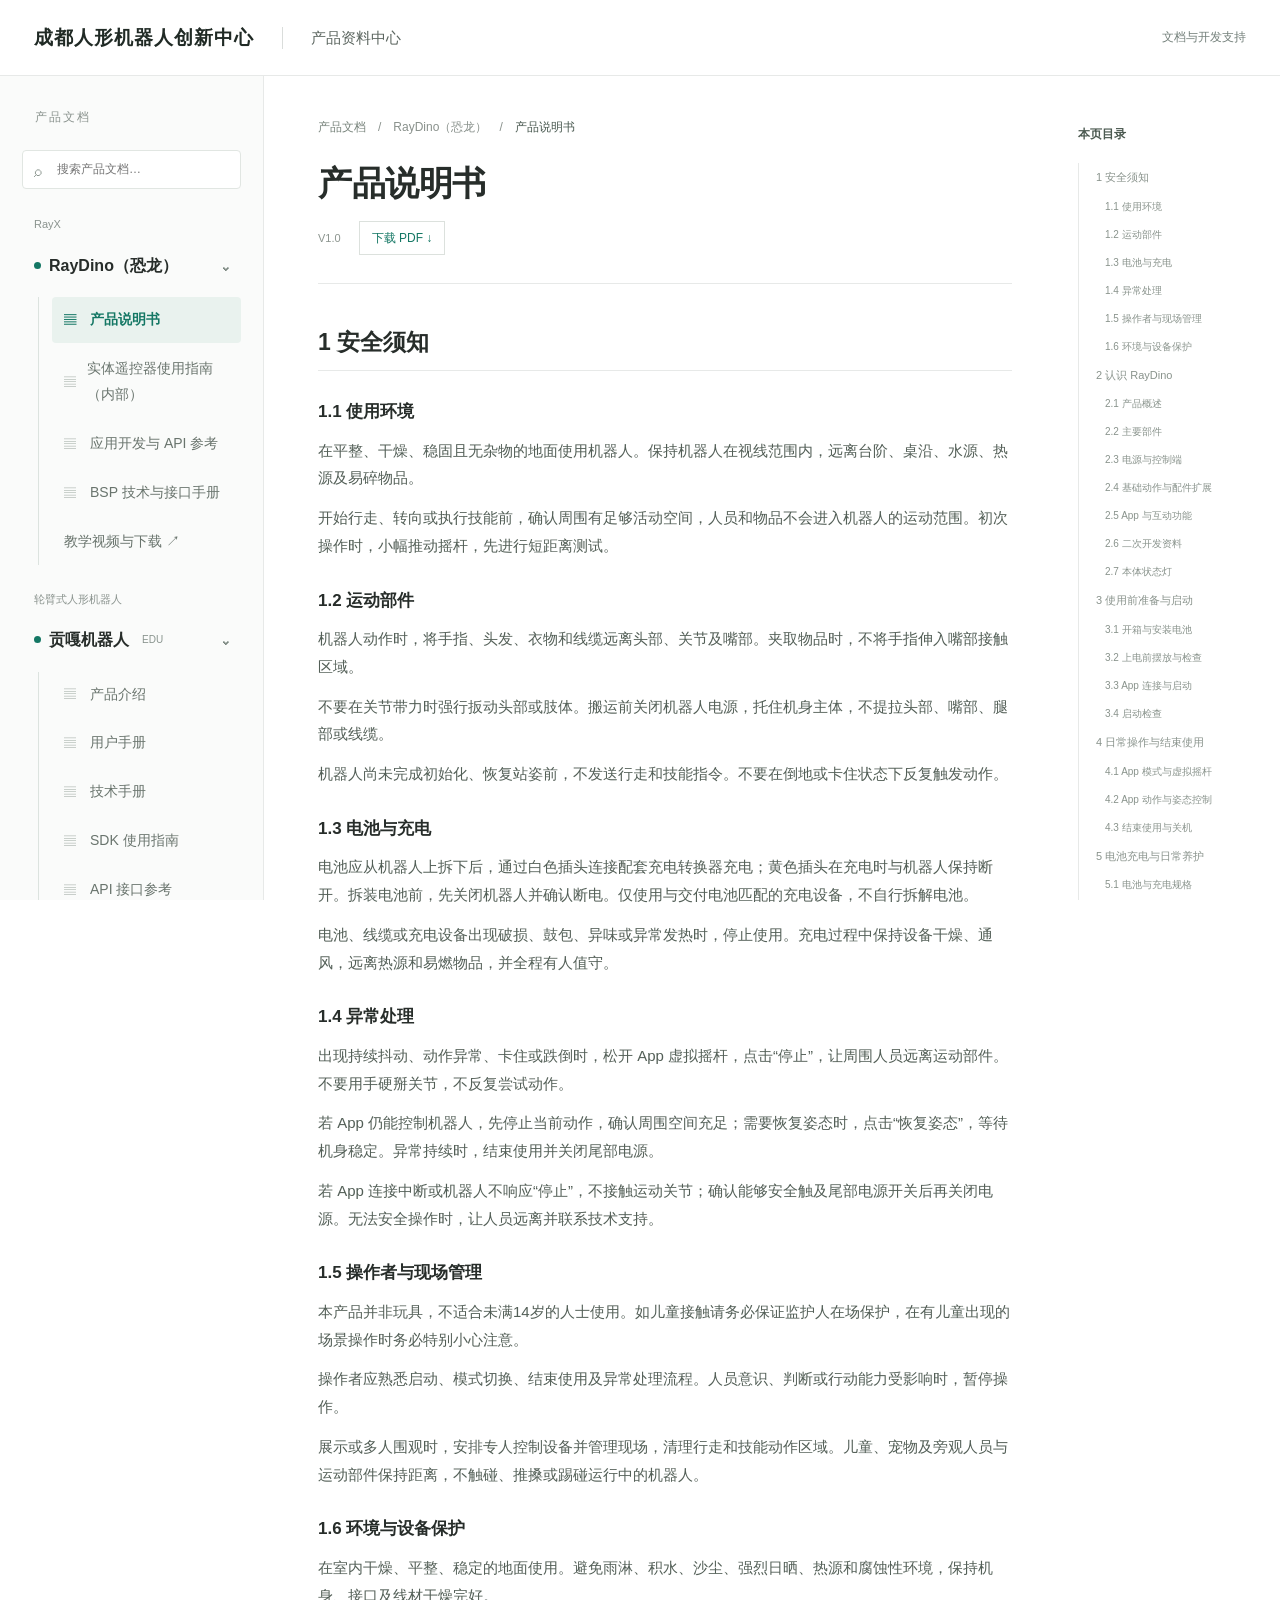
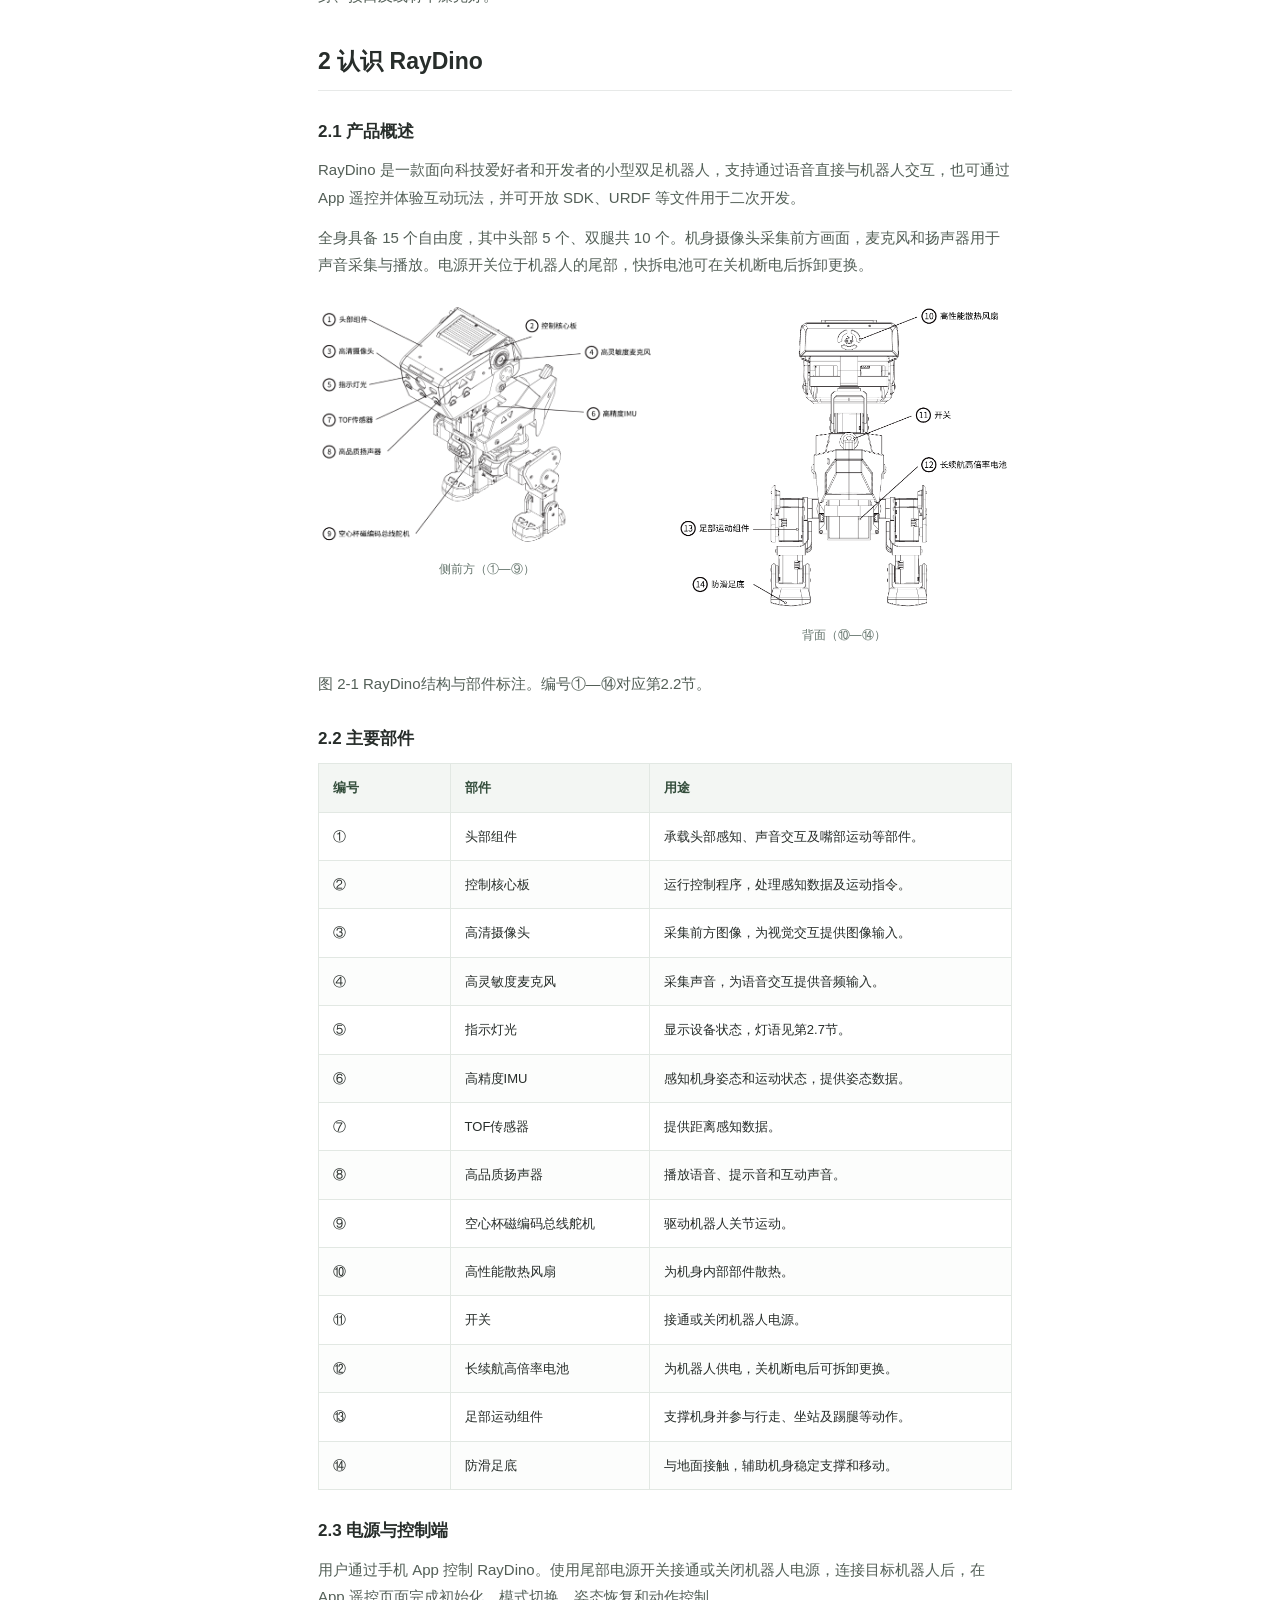
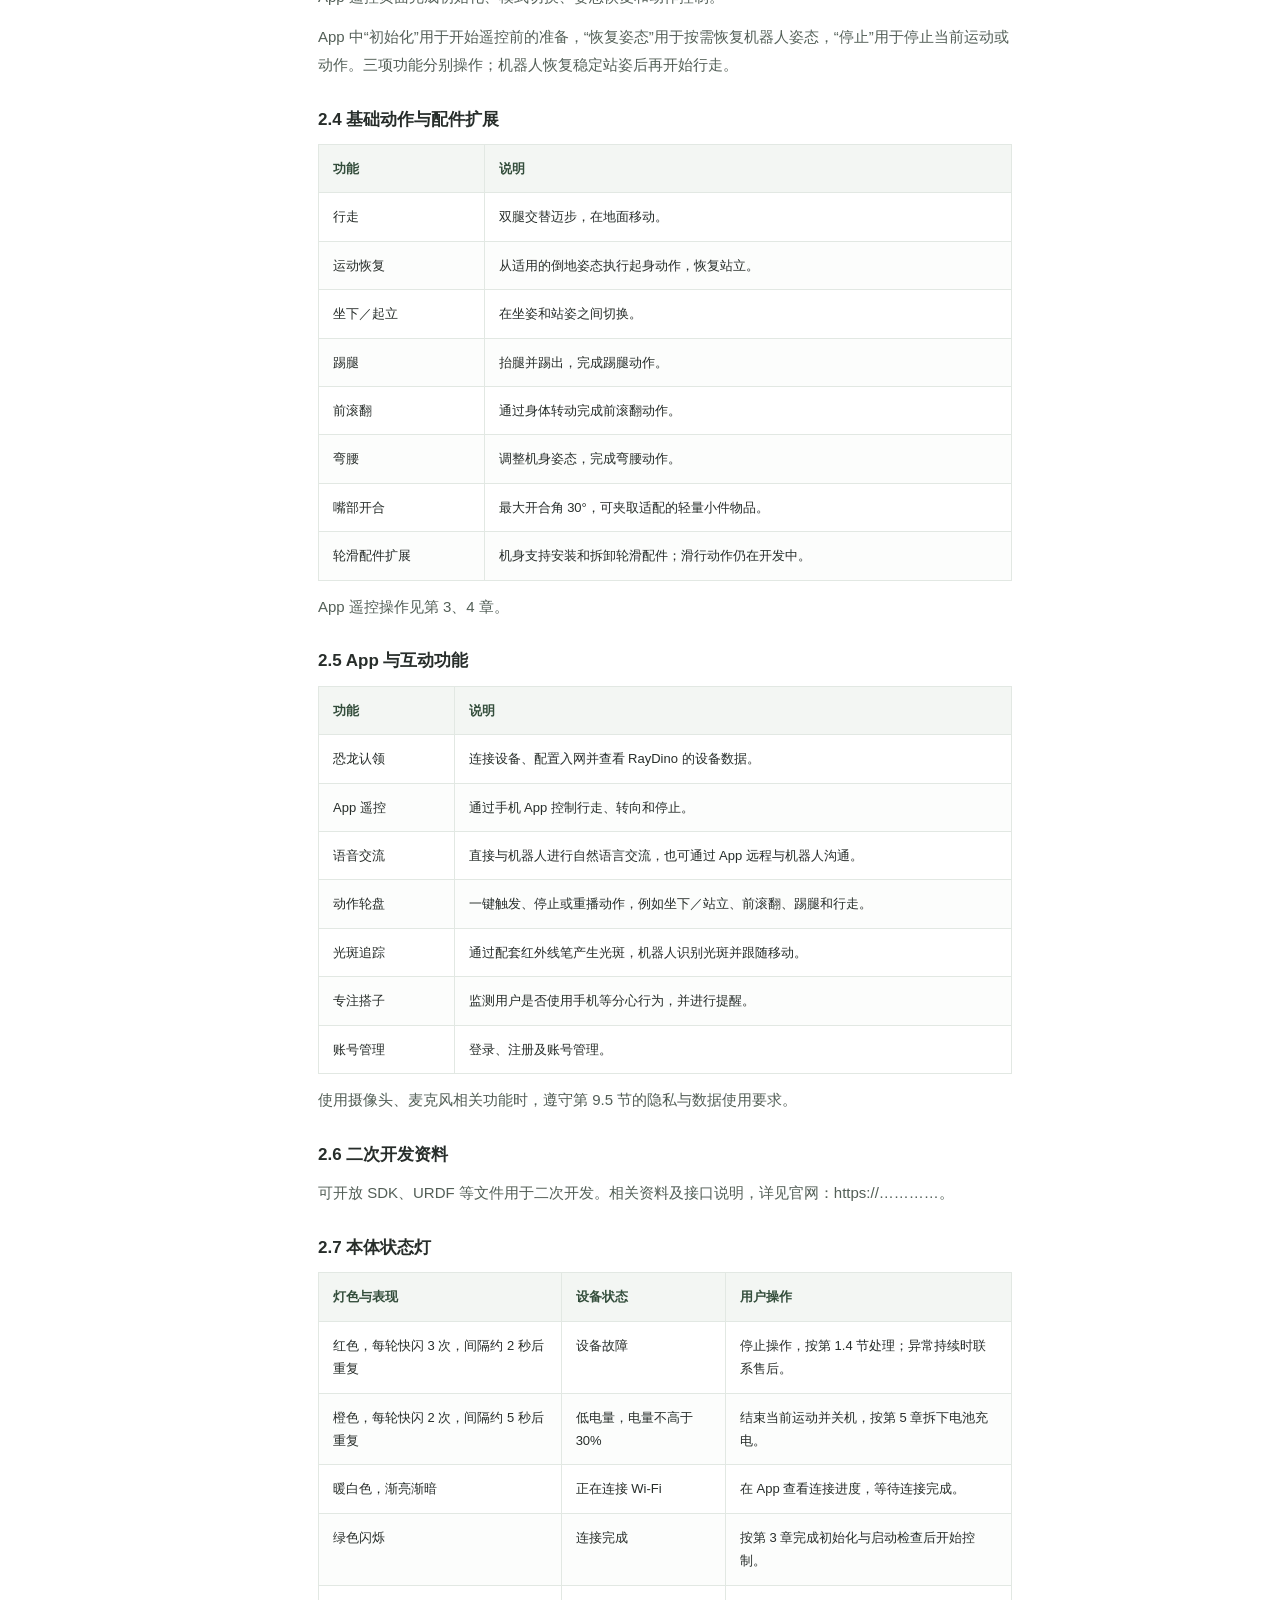
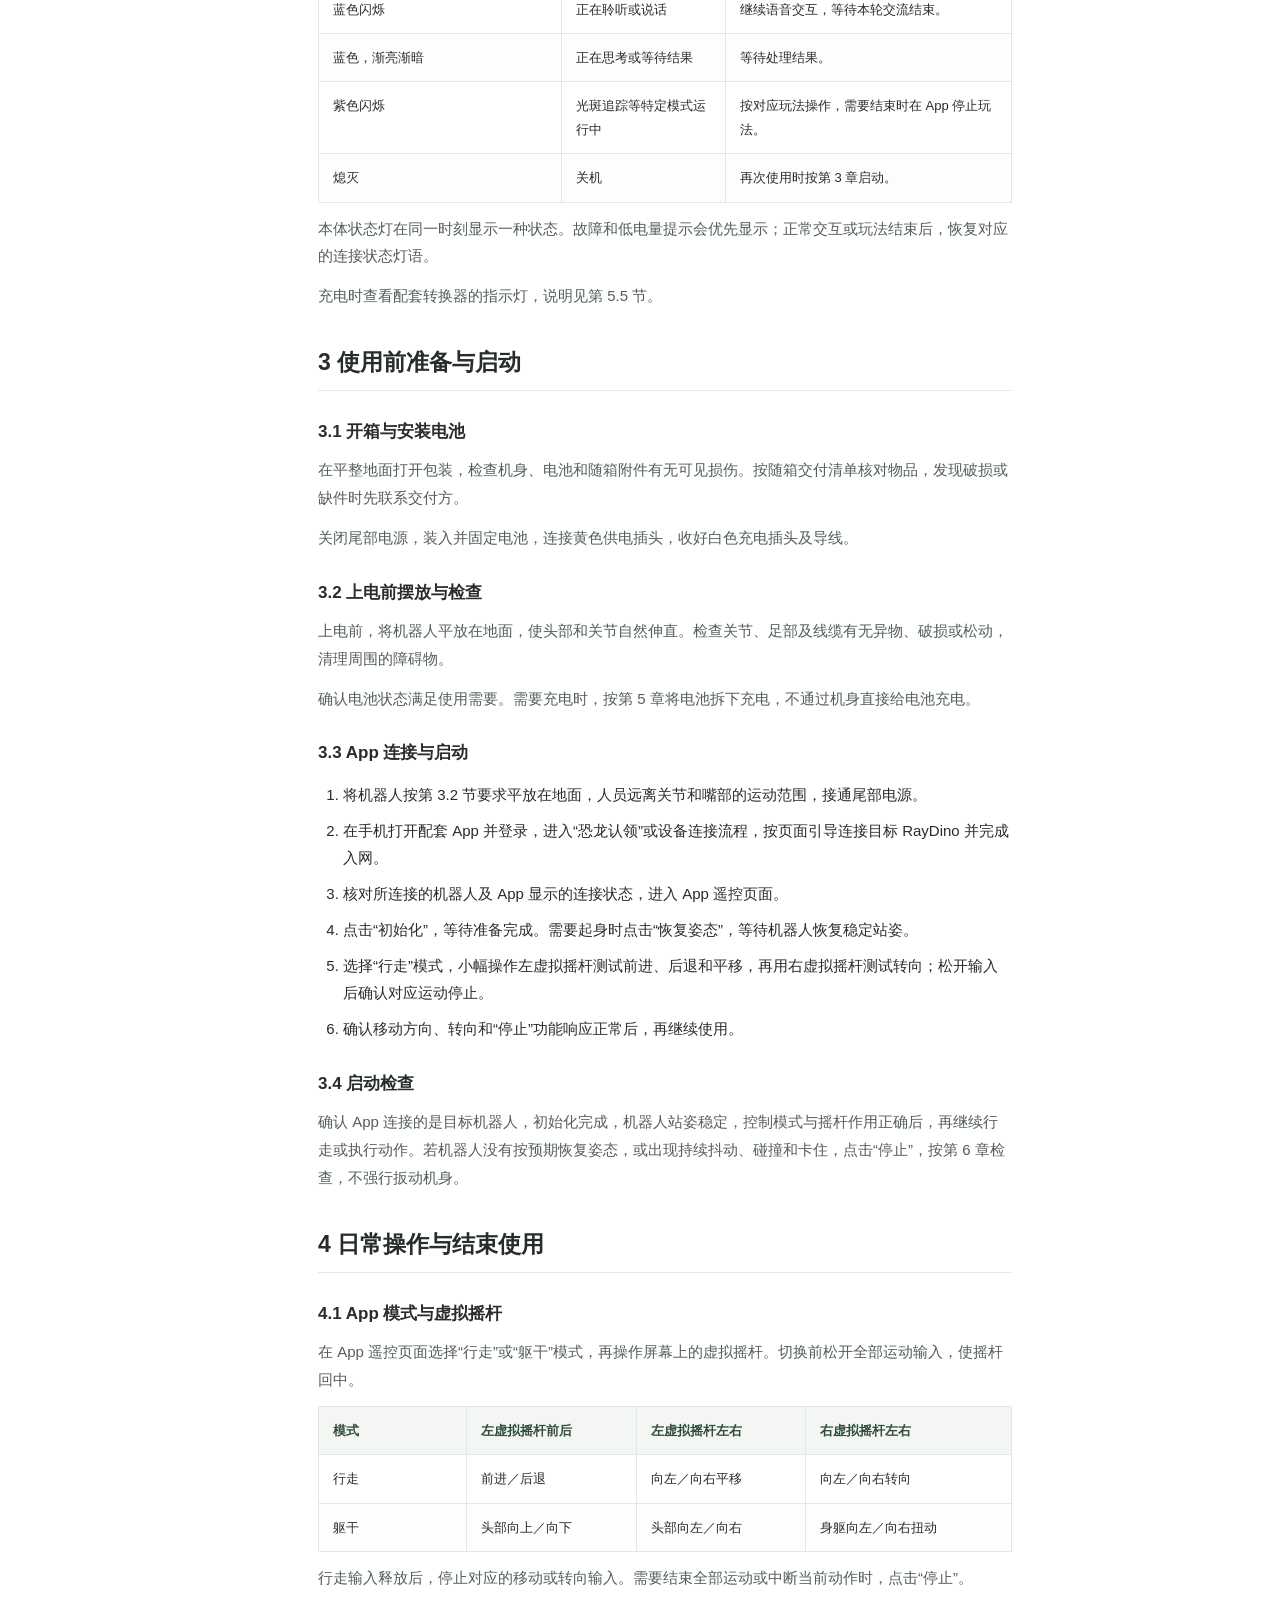
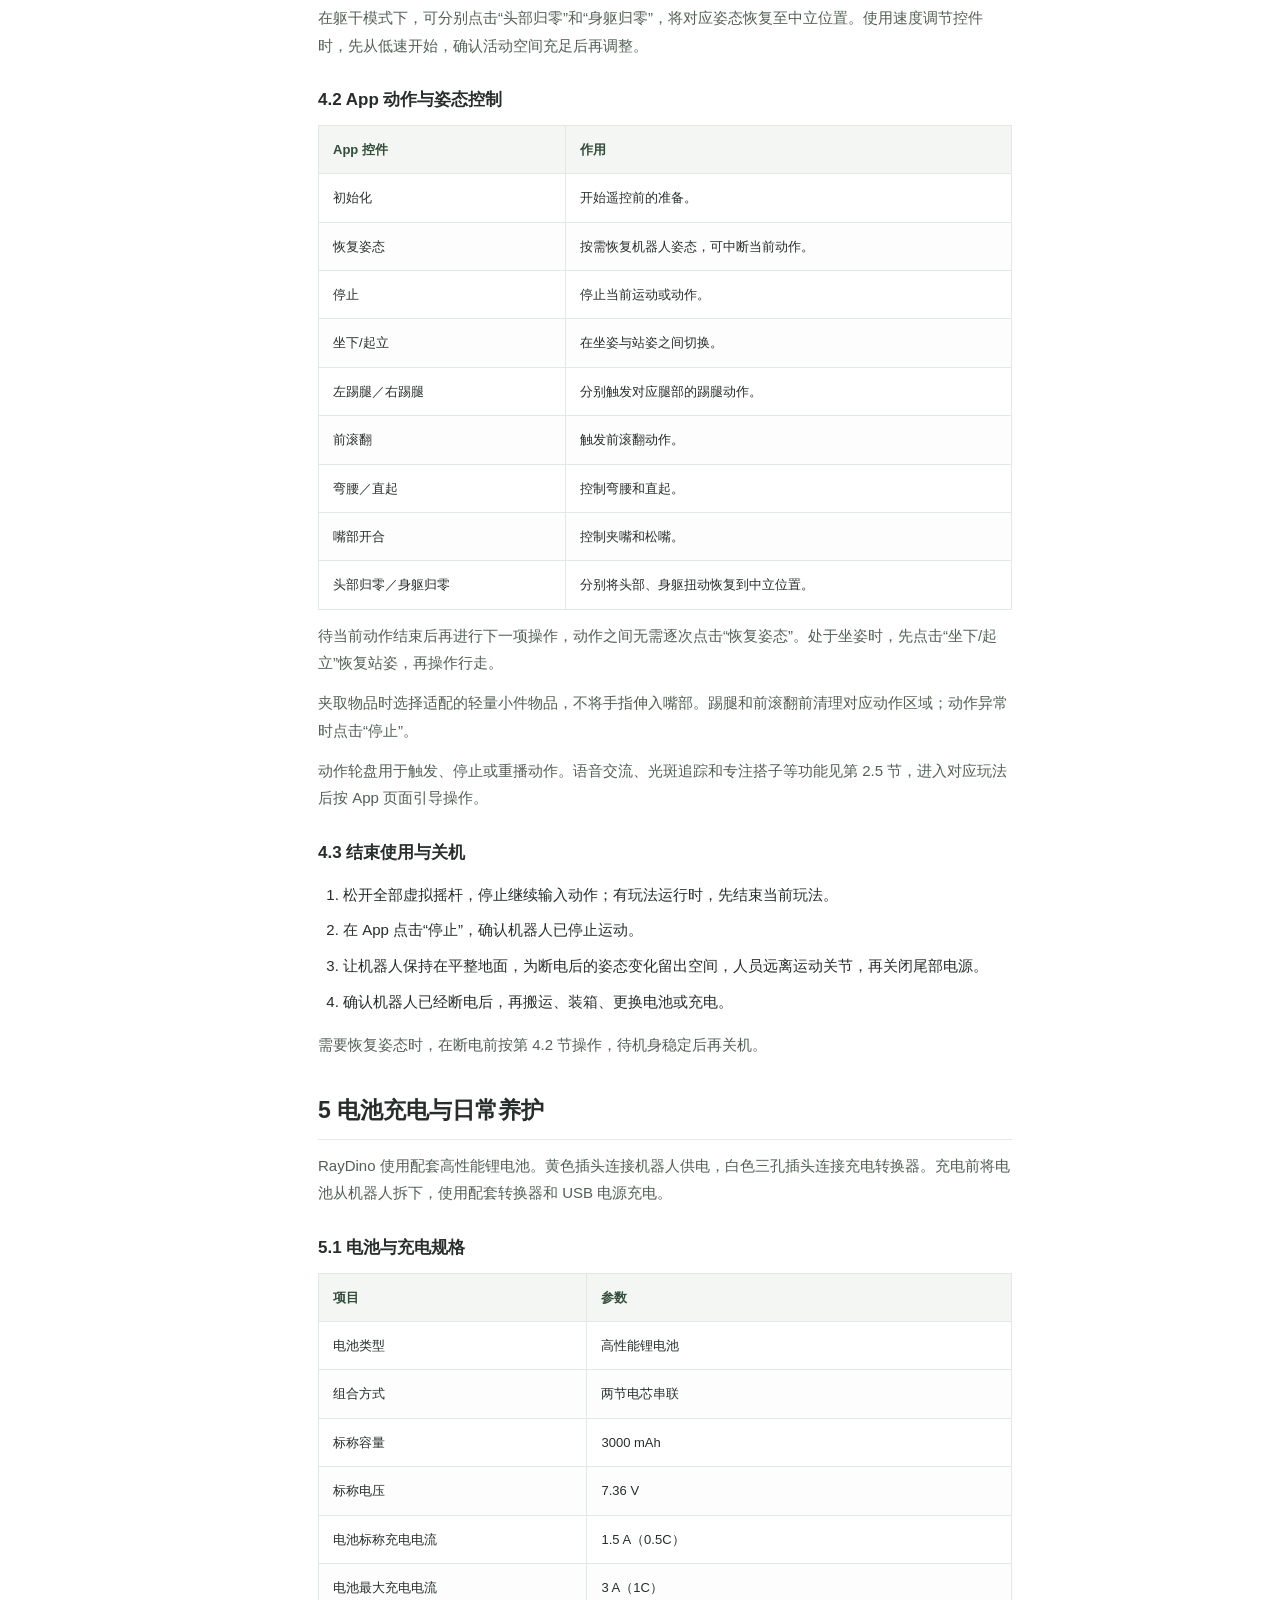
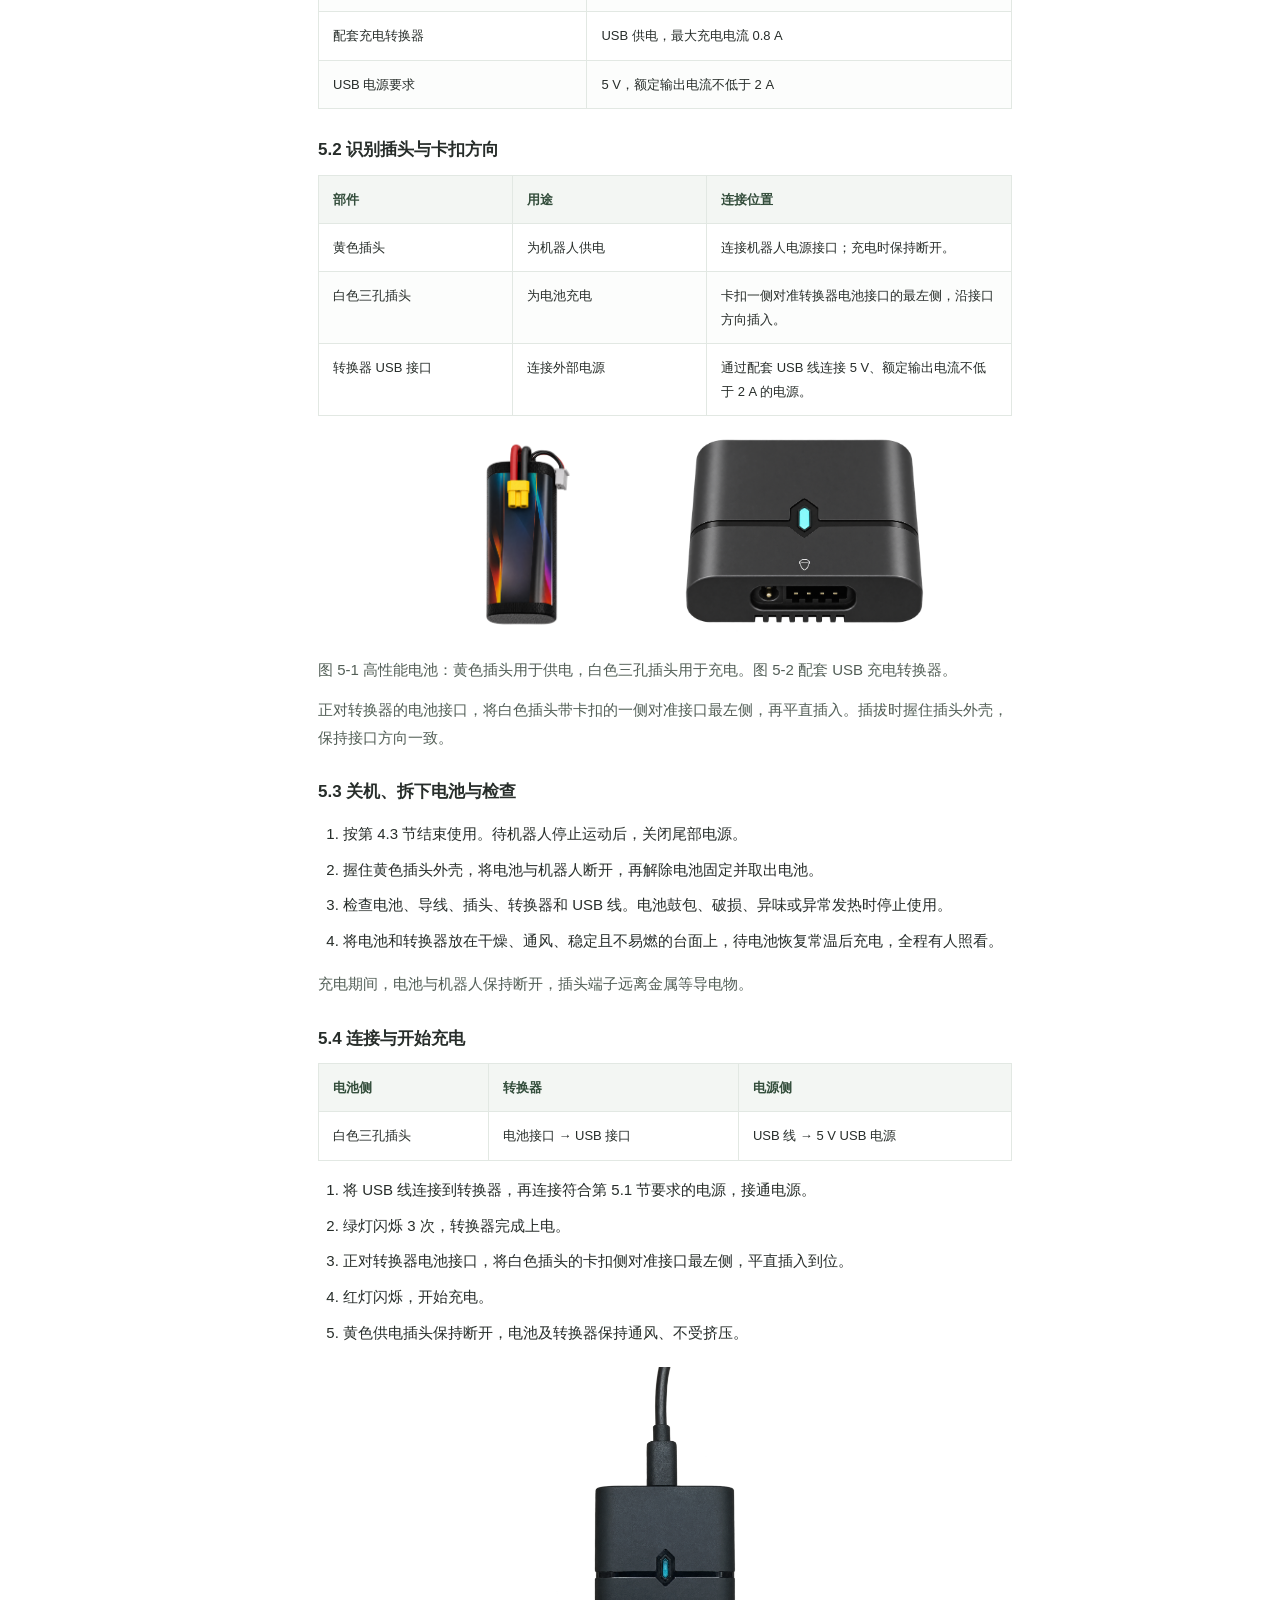
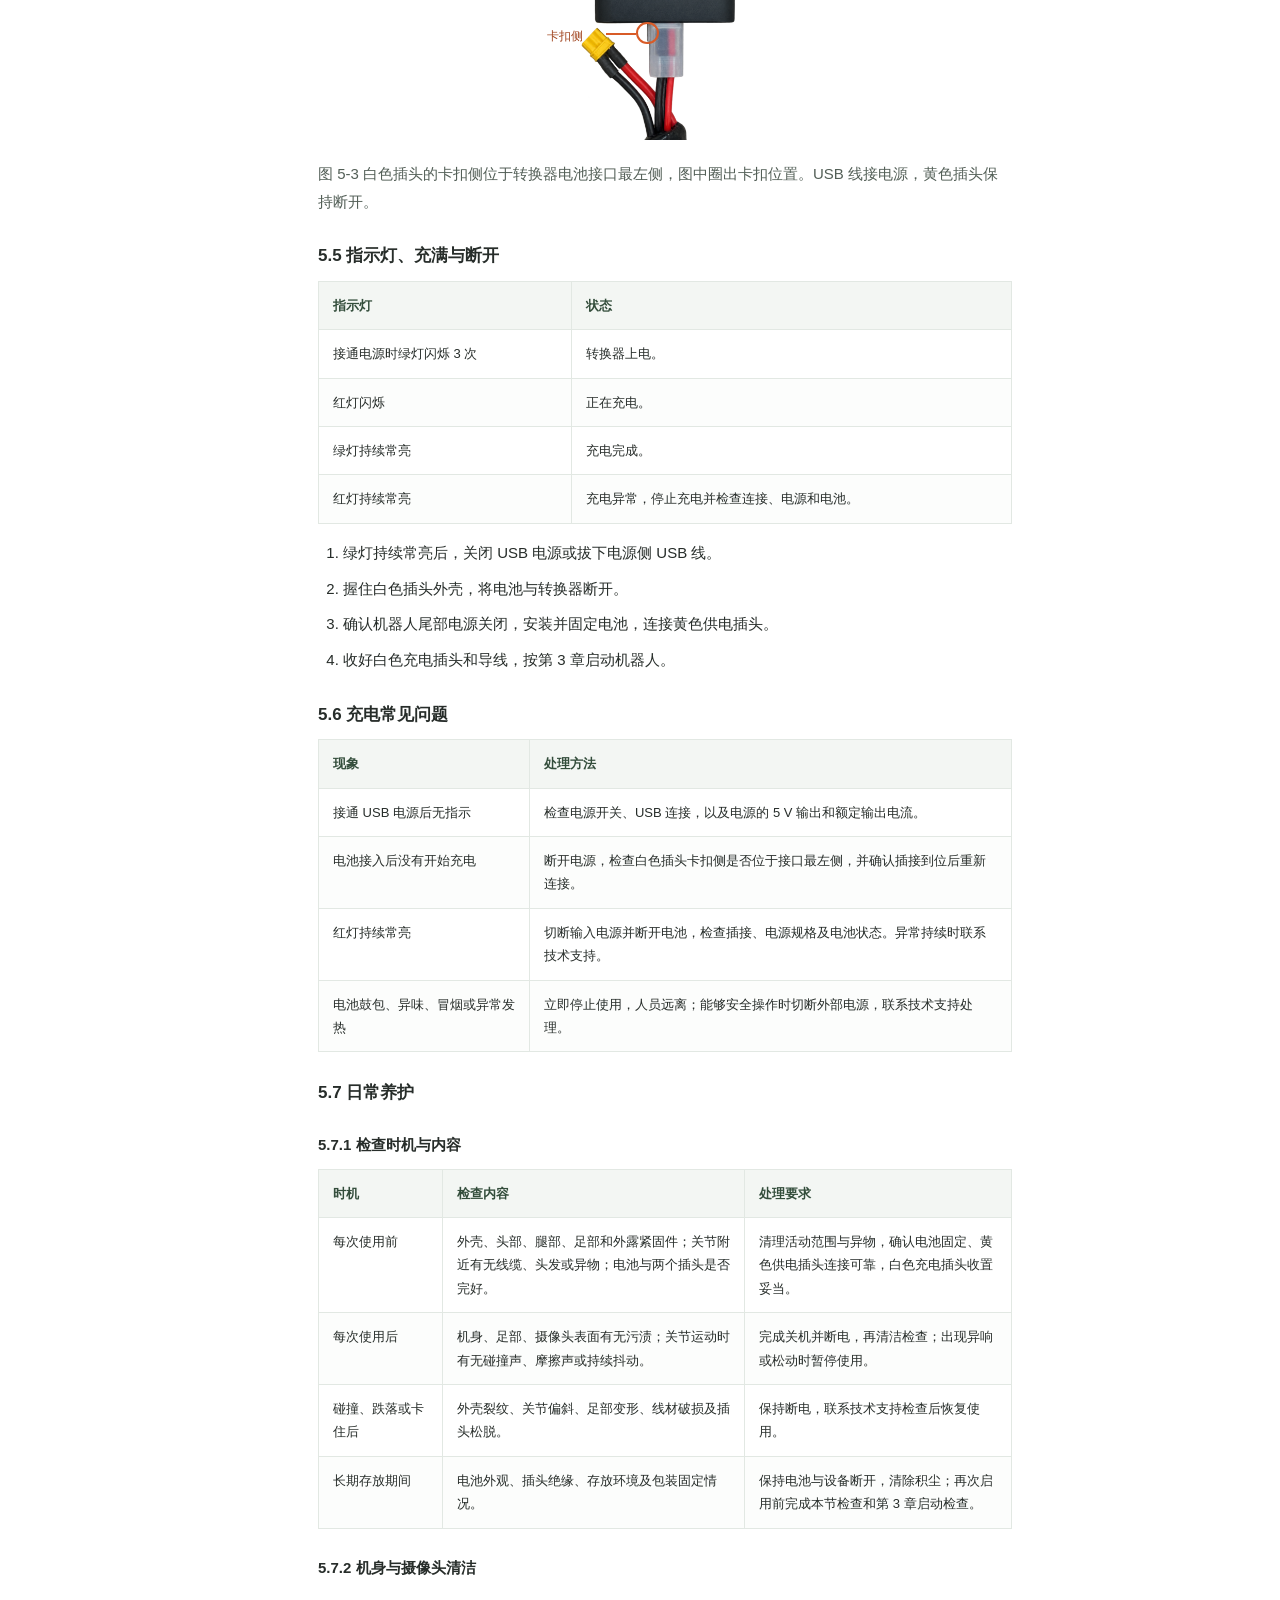
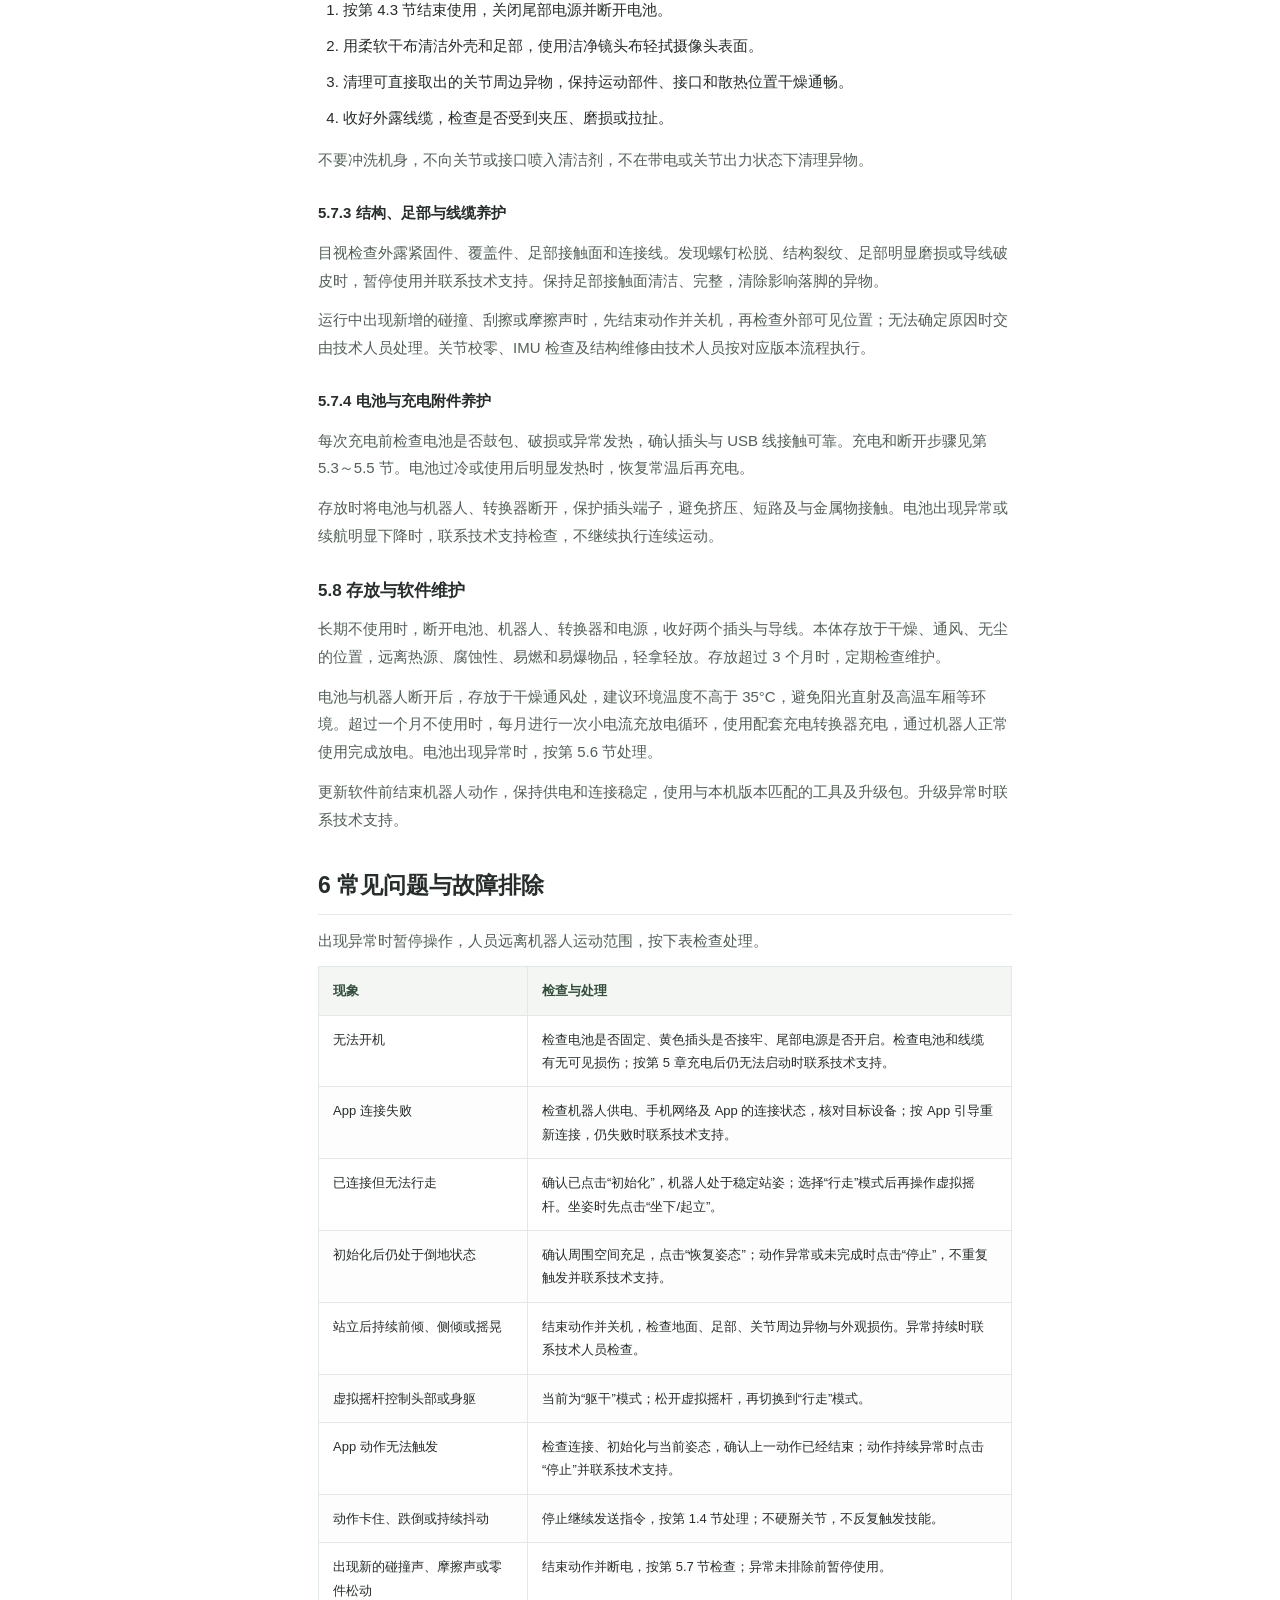
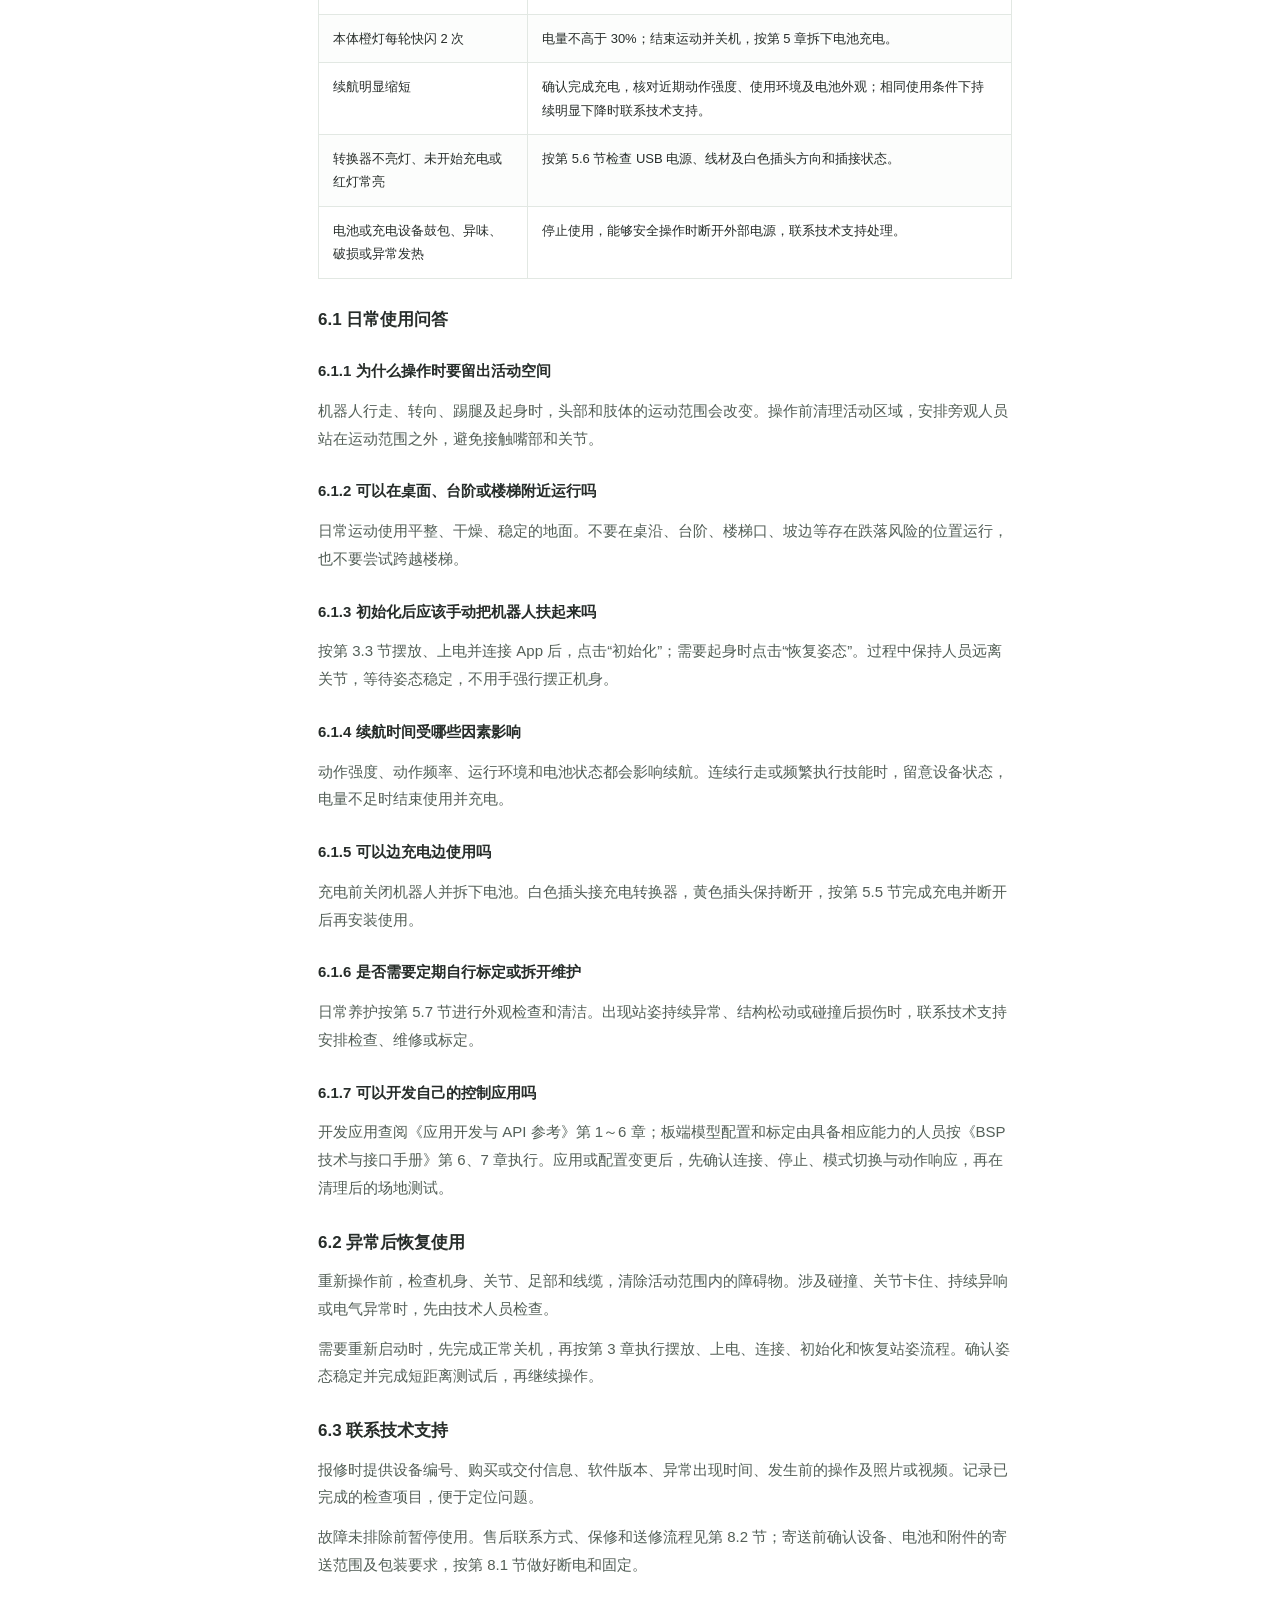
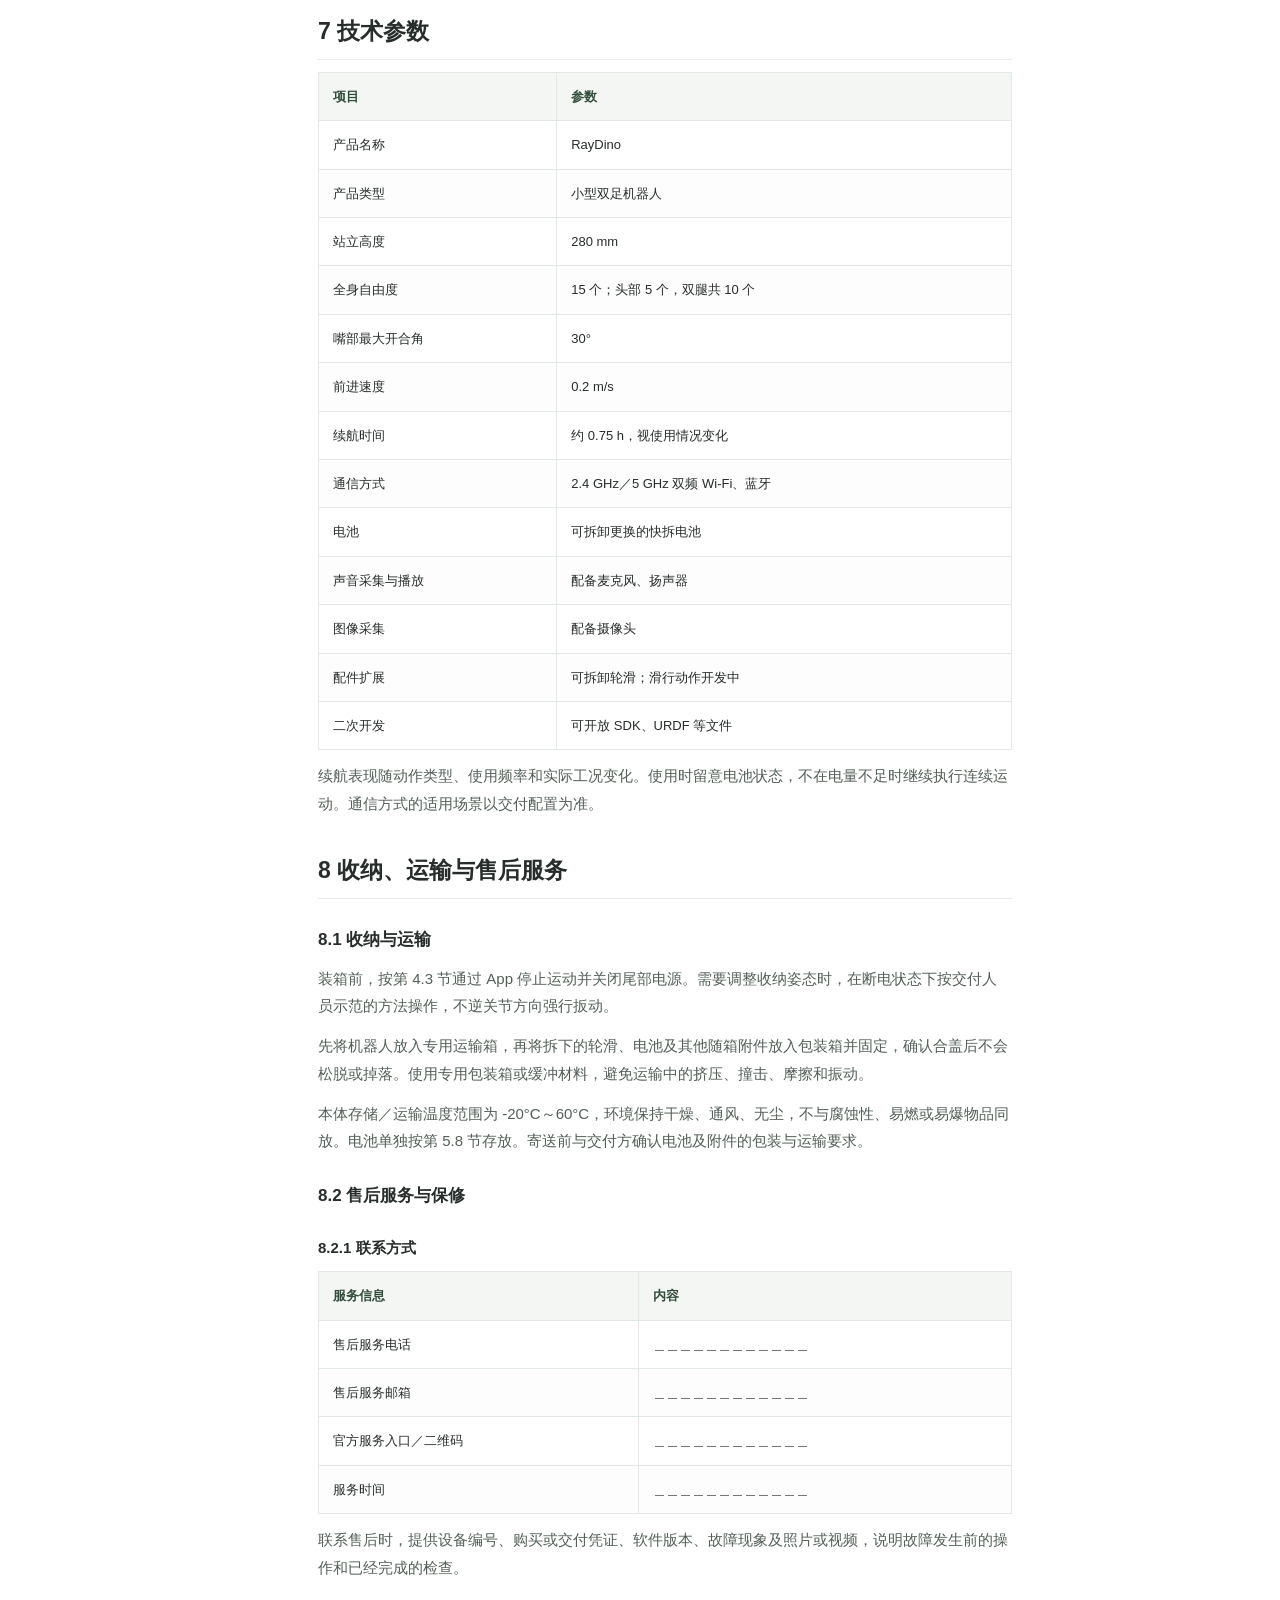
==== index.html @ b2f9c1f0 "Unify RayDino product manual naming and clarify age and development rights" ====
<!DOCTYPE html>

<html lang="zh-CN"><head><meta charset="utf-8"/><meta content="width=device-width,initial-scale=1" name="viewport"/><title>产品资料中心 · 成都人形机器人创新中心</title><meta content="贡嘎、镋钯与小恐龙机器人产品资料、用户手册、技术手册、SDK、API 及教学资源。" name="description"/><style>
*{box-sizing:border-box}html{scroll-behavior:smooth;scroll-padding-top:35px}body{margin:0;background:#f3f4f1;color:#202722;font:16px/1.85 -apple-system,BlinkMacSystemFont,"PingFang SC","Microsoft YaHei",sans-serif}a{color:#285d4b;text-underline-offset:4px}nav{position:fixed;inset:0 auto 0 0;width:246px;padding:30px 22px;background:#e9ece5;border-right:1px solid #d6ddd2;overflow:auto}.brand{font-weight:750;font-size:23px;line-height:1.3}.brand small{display:block;font-size:11px;letter-spacing:2px;font-weight:500;margin:12px 0 24px;color:#566358}nav a{display:block;color:#47534b;text-decoration:none;padding:7px 10px;border-radius:3px;font-size:13px;line-height:1.5}nav a.active{background:#d5e2d5;color:#164b36;font-weight:700}nav a:hover{background:#dfe5dc}.nav-foot{font-size:11px;border-top:1px solid #cbd3c8;margin-top:24px;padding-top:16px;color:#68756b}main{margin-left:246px;max-width:1210px;padding:38px 58px 70px}.toolbar{display:flex;justify-content:space-between;align-items:center;gap:12px;font-size:12px;color:#657166;margin-bottom:25px}.toolbar button{border:1px solid #b7c4b6;background:transparent;padding:8px 16px;border-radius:3px;color:#31503e;cursor:pointer}.cover{border-top:5px solid #315b43;background:#fff;padding:50px 46px 42px;margin-bottom:32px}.eyebrow{font-size:12px;letter-spacing:3px;color:#41644b}.cover h1{font-size:46px;line-height:1.3;letter-spacing:-1px;margin:26px 0 16px;font-weight:700}.cover p{max-width:620px;color:#526055}.cover .version{border-top:1px solid #d9dfd7;margin-top:34px;padding-top:18px;font-size:12px;color:#677267;display:flex;justify-content:space-between;gap:20px}.routes{display:flex;gap:16px;margin-top:28px;flex-wrap:wrap}.routes a{border-bottom:1px solid #789581;text-decoration:none;font-size:14px;padding:5px 0}section{background:white;padding:36px 46px 42px;margin-bottom:22px;scroll-margin-top:22px;border:1px solid #e1e5de}.section-num{font-size:12px;font-weight:700;letter-spacing:2px;color:#64826d}h2{font-size:28px;line-height:1.4;margin:7px 0 10px}h3{font-size:19px;margin:30px 0 10px;line-height:1.5}p{margin:12px 0}.lead{color:#5c6a5f;margin-bottom:24px}.table-scroll{overflow-x:auto;margin:18px 0}table{width:100%;border-collapse:collapse;font-size:14px;line-height:1.7}th{background:#e8eee6;text-align:left;font-weight:600;color:#334d3b}td,th{border:1px solid #d9dfd7;padding:11px 14px;vertical-align:top}tbody tr:nth-child(even){background:#fafbf9}td:first-child{min-width:105px}ul,ol{padding-left:25px}li{margin:8px 0}.steps{list-style:none;counter-reset:item;padding:0}.steps li{counter-increment:item;position:relative;padding:7px 0 12px 42px;border-bottom:1px solid #edf0e9}.steps li:before{content:counter(item);position:absolute;left:0;top:9px;background:#e8eee6;color:#385e43;width:26px;height:26px;line-height:26px;font-size:13px;text-align:center}.note,.warning,.pending{padding:18px 21px;margin:22px 0;background:#eef3ed;border-left:3px solid #718f70;font-size:14px}.warning{background:#fbf0e9;border-color:#a45e3c}.pending{background:#fcf7e8;border-color:#b99a4b}.note p,.warning p,.pending p{margin:6px 0 0}pre{background:#202b24;color:#eaf0e9;overflow-x:auto;padding:20px 23px;line-height:1.7;font-size:12px;border-radius:3px}code{font:0.88em/1.65 ui-monospace,SFMono-Regular,Consolas,monospace;overflow-wrap:anywhere}p code,td code,li code{background:#f0f3ed;padding:2px 4px}figure{margin:24px 0}figure img{display:block;width:100%;height:auto}figcaption{font-size:12px;color:#697469;text-align:center;margin-top:12px}footer{font-size:12px;color:#758074;text-align:center;margin:35px 0}.mobile-title{display:none}.mobile-toc{display:none;background:white;border:1px solid #d9dfd7;padding:15px 20px;margin:0 0 22px}.mobile-toc a{display:block;font-size:14px;padding:5px 0;text-decoration:none}.mobile-toc summary{cursor:pointer;font-weight:600}@media(min-width:1500px){main{margin-left:calc(246px + (100vw - 1500px)/2)}}@media(max-width:900px){nav{display:none}.mobile-toc{display:block}main{margin:0;padding:20px 18px}.cover,section{padding:26px 24px}.cover h1{font-size:34px}.toolbar{flex-wrap:wrap}h2{font-size:25px}}@media print{@page{size:A4;margin:18mm 17mm}body{background:white;font-size:10pt;line-height:1.7}nav,.toolbar,.routes,.mobile-toc{display:none!important}main{margin:0;max-width:none;padding:0}.cover{height:242mm;margin:0;border:0;border-top:5px solid #315b43;padding:30mm 6mm;break-after:page}.cover h1{font-size:35pt}.cover .version{margin-top:35mm}section{border:0;padding:0;margin:0;break-before:page}h2{font-size:23pt}h3{font-size:13pt;break-after:avoid}table{font-size:9pt}td,th{padding:7px 9px}thead{display:table-header-group}tr,figure,.note,.warning,.pending{break-inside:avoid}.table-scroll{overflow:visible}pre{white-space:pre-wrap;font-size:8pt;background:#eef1ec;color:#202722;break-inside:avoid}a{color:inherit;text-decoration:none}figure img{max-height:145mm;object-fit:contain}footer{display:none}.steps li{break-inside:avoid}} .robot-diagram svg{display:block;width:100%;height:auto}.robot-diagram{margin:24px 0}.charger-views{display:grid;grid-template-columns:1.5fr 1fr;gap:36px}.charger-views img{width:100%;height:240px;object-fit:contain}.charger-views figure{margin:14px 0 24px}#overview > .robot-diagram + .table-scroll td:first-child{min-width:46px;width:52px;text-align:center}#overview > .robot-diagram + .table-scroll th:first-child{white-space:nowrap}@media(max-width:600px){.robot-diagram{overflow-x:auto}.robot-diagram svg{min-width:660px}.charger-views{grid-template-columns:1fr;gap:0}.charger-views img{height:230px}}@media print{.robot-diagram{break-inside:avoid}.robot-diagram svg{max-height:125mm;width:100%}.charger-views{break-inside:avoid}.charger-views img{height:55mm}} 
.cover{border-top:0;min-height:1020px;padding:62px 66px 42px;display:flex;flex-direction:column;background:#fff;color:#444}.cover h1{font-size:40px;font-weight:500;letter-spacing:0;line-height:1.45;margin:0;color:#444}.cover .cover-subtitle{font-family:"Songti SC","SimSun",serif;font-size:25px;line-height:1.5;margin:26px 0 0;color:#444}.cover-subtitle span{font-family:-apple-system,BlinkMacSystemFont,sans-serif;font-size:22px;margin-left:10px}.cover-visual{height:650px;margin:8px 0 20px;display:flex;align-items:center;justify-content:center}.cover-visual img{display:block;height:100%;max-width:100%;object-fit:contain}.cover-bottom{margin-top:auto}.cover-english{font-size:28px;text-align:center;font-weight:400;letter-spacing:.3px;margin:8px 0 40px}.cover-meta{display:flex;justify-content:space-between;gap:15px;font-size:11px;color:#747974}.cover figure{margin:0}
@media(max-width:900px){.cover{min-height:0;padding:38px 28px 26px}.cover h1{font-size:clamp(25px,5.4vw,36px)}.cover .cover-subtitle{font-size:21px;margin-top:20px}.cover-subtitle span{font-size:19px}.cover-visual{height:clamp(390px,80vw,580px);margin:0 0 12px}.cover-english{font-size:24px;margin:6px 0 30px}.cover-meta{font-size:10px;flex-wrap:wrap}}
@media print{.cover{height:242mm;min-height:0;padding:14mm 6mm 5mm;border:0;break-inside:avoid;break-after:page;display:flex}.cover h1{font-size:28pt;line-height:1.4;margin:0}.cover .cover-subtitle{font-size:18pt;margin-top:11mm}.cover-subtitle span{font-size:17pt}.cover-visual{height:151mm;margin:2mm 0 3mm;flex-shrink:0}.cover-english{font-size:23pt;margin:0 0 12mm}.cover-meta{font-size:8pt;flex-wrap:nowrap}}

#document{overflow-wrap:anywhere}#document h4{font-size:15px;margin:25px 0 10px;scroll-margin-top:105px}#document h5{font-size:14px;margin:20px 0 8px;scroll-margin-top:105px}#document pre code{white-space:pre;font-size:12px}#document ol+ol{margin-top:0}
:root{--accent:#147764;--line:#e7e9e8;--muted:#74807b}html{scroll-padding-top:108px}body{background:#fff;color:#272d2a;font:15px/1.85 -apple-system,BlinkMacSystemFont,"PingFang SC","Microsoft YaHei",sans-serif}button,input{font:inherit}button,a{-webkit-tap-highlight-color:transparent}button{cursor:pointer}a{color:var(--accent)}button:focus-visible,a:focus-visible,input:focus-visible,summary:focus-visible{outline:2px solid var(--accent);outline-offset:4px}.site-header{height:76px;border-bottom:1px solid var(--line);background:rgba(255,255,255,.98);position:fixed;inset:0 0 auto;z-index:30;display:flex;align-items:center;padding:0 34px;gap:28px}.wordmark{font-size:19px;font-weight:700;letter-spacing:1px;color:#202a25;white-space:nowrap}.header-divider{height:22px;width:1px;background:#dadddb}.site-name{font-size:15px;color:#5b655f}.header-tag{margin-left:auto;font-size:12px;color:var(--muted)}.menu-toggle{display:none;border:0;background:#f1f5f3;padding:5px 12px}.sidebar{position:fixed;inset:76px auto 0 0;width:264px;background:#fafbfa;border-right:1px solid var(--line);padding:30px 22px 22px;overflow:auto;z-index:20;display:flex;flex-direction:column}.nav-caption{font-size:12px;letter-spacing:2px;color:#8a938e;padding:0 13px;margin:0 0 22px}.product-group>summary{list-style:none;font-size:16px;font-weight:650;cursor:pointer;padding:12px;display:flex;align-items:center;gap:8px}.product-group>summary::-webkit-details-marker{display:none}.product-group>summary:after{content:'⌄';margin-left:auto;color:#7b8780;transform:rotate(-90deg)}.product-group[open]>summary:after{transform:none}.product-dot{display:inline-block;width:7px;height:7px;background:var(--accent);border-radius:50%}.product-version{font-size:10px;font-weight:500;color:#89948e;margin-left:5px}.doc-nav{border-left:1px solid #dce3df;margin:5px 0 0 16px;padding:0 0 0 13px}.doc-nav a{display:flex;gap:10px;align-items:center;text-decoration:none;padding:10px 12px;font-size:14px;color:#69746d;margin:3px 0;border-radius:4px}.doc-nav a.active{color:var(--accent);background:#e9f2ee;font-weight:600}.doc-nav a:hover{background:#eff3f0}.doc-symbol{width:16px;color:#96a29a;font-size:12px}.doc-nav a.active .doc-symbol{color:var(--accent)}.sidebar-note{margin-top:auto;padding:35px 13px 0;color:#969e99;font-size:11px;line-height:1.9}.sidebar-note strong{display:block;color:#66756b;font-weight:500}.reading-layout{margin-left:264px;display:grid;grid-template-columns:minmax(0,1fr) 214px;max-width:1600px;padding-top:76px}main{margin:0!important;max-width:none;padding:40px 54px 80px;min-width:0}.doc-topline{display:flex;align-items:center;gap:12px;margin-bottom:22px;font-size:12px;color:#89918c}.doc-topline a{color:#77837b;text-decoration:none}.doc-topline span:last-child{color:#48584f}.doc-header{border-bottom:1px solid var(--line);padding-bottom:28px;margin-bottom:34px}.doc-header h1{font-size:34px;font-weight:650;line-height:1.4;letter-spacing:-.5px;margin:0 0 13px}.doc-description{color:#7a847e;margin:0 0 22px;font-size:14px}.doc-actions{display:flex;align-items:center;gap:18px;font-size:11px;color:#8c958f}.draft{color:#91754b;background:#faf5e9;padding:2px 8px}.print-button{margin-left:auto;border:1px solid #dce1dd;background:white;border-radius:3px;padding:5px 12px;color:#647168;font-size:12px}#document section{padding:0;margin:0 0 45px;border:0;background:none}#document h2{font-size:23px;font-weight:650;padding:8px 0 12px;margin:28px 0 12px;border-bottom:1px solid var(--line);scroll-margin-top:105px}#document h3{font-size:17px;margin:28px 0 12px;scroll-margin-top:105px}#document p{color:#535f57}#document .lead{color:#7d8881}#document table{font-size:13px;line-height:1.8}#document td,#document th{padding:12px 14px;border-color:#e2e8e3}#document th{background:#f3f6f3}#document tbody tr:nth-child(even){background:#fcfdfc}#document pre{background:#f5f7f6;color:#31473a;border:1px solid #e3e9e4;border-radius:4px;font-size:12px}#document .note{background:#f2f7f3;border-color:#83a793}#document figure{margin:30px 0}#document figure>img{max-height:540px;object-fit:contain}#document .robot-diagram svg{max-height:650px}#document .product-hero{background:#f5f7f4;display:flex;align-items:center;justify-content:space-between;min-height:320px;padding:30px 40px;margin-bottom:32px;gap:20px}#document .product-hero h2{font-size:29px;line-height:1.5;border:0;margin:13px 0 5px;padding:0}#document .product-hero img{height:280px;width:42%;object-fit:contain;mix-blend-mode:multiply}.kicker{font-size:10px;letter-spacing:3px;color:#718376}.primary-link{display:inline-block;font-size:13px;margin-top:15px;text-decoration:none;border-bottom:1px solid #8eac9f}.right-rail{position:sticky;top:76px;align-self:start;height:calc(100vh - 76px);overflow:auto;padding:47px 25px 30px 12px}.toc-caption{font-size:12px;font-weight:650;color:#4c5a51;margin:0 0 18px}.page-toc{border-left:1px solid var(--line);display:flex;flex-direction:column}.page-toc a{overflow-wrap:anywhere;font-size:11px;line-height:1.6;text-decoration:none;padding:6px 0 6px 16px;color:#89938c;margin-left:-1px;border-left:2px solid transparent}.page-toc a.sub{padding-left:25px;font-size:10px}.page-toc a.leaf{padding-left:32px;font-size:10px}.page-toc a.active{color:var(--accent);border-color:var(--accent)}.page-toc a:hover{color:var(--accent)}.search-wrap{position:relative;margin:0 0 25px}.search-icon{position:absolute;left:12px;top:7px;color:#87928b}.search{width:100%;padding:9px 12px 9px 34px;background:white;border:1px solid #e1e6e2;border-radius:4px;font-size:12px;line-height:1.6}.search-results{margin:0 0 15px}.search-results:empty{display:none}.search-status{font-size:11px;color:#8a968d;padding:8px}.search-result{display:block;border:0;border-bottom:1px solid var(--line);width:100%;text-align:left;background:white;padding:10px;color:#475e50;font-size:12px}.search-result small{display:block;font-size:10px;color:#8b958e}.search-result mark{background:#d9eee3;color:inherit}.doc-footer{border-top:1px solid var(--line);padding-top:20px;display:flex;justify-content:space-between;gap:20px;margin-top:60px}.doc-footer a{color:#6d7b71;text-decoration:none;font-size:12px;max-width:48%}.doc-footer a span{display:block;font-size:10px;color:#a0a8a2}.download-row{display:flex;align-items:center;gap:18px;text-decoration:none;border-bottom:1px solid var(--line);padding:24px 0;color:#394b3e}.file-type{font-size:10px;letter-spacing:.5px;display:inline-flex;align-items:center;justify-content:center;min-width:58px;height:45px;background:#f1f5f2;color:#6c8171}.download-row strong{display:block;font-weight:550;font-size:14px}.download-row small{display:block;font-size:11px;color:#929c95;margin-top:5px;overflow-wrap:anywhere}.download-icon{margin-left:auto;white-space:nowrap;font-size:12px;color:var(--accent)}.page-bottom{font-size:11px;color:#a1aaa4;margin-top:40px}.backdrop{display:none}
@media(min-width:1700px){.reading-layout{margin-right:auto}.right-rail{padding-right:30px}main{padding-left:70px;padding-right:70px}}@media(max-width:1200px){.reading-layout{grid-template-columns:minmax(0,1fr)}.right-rail{display:none}main{padding:35px 38px 70px}}@media(max-width:760px){.site-header{height:62px;padding:0 18px;gap:12px}.wordmark{font-size:16px;letter-spacing:0}.site-name{font-size:12px}.header-tag,.header-divider{display:none}.menu-toggle{display:block;margin-left:auto;font-size:12px}.sidebar{top:62px;width:272px;transform:translateX(-100%);transition:transform .2s}.sidebar.open{transform:translateX(0)}.backdrop.open{display:block;position:fixed;inset:62px 0 0;background:#0004;z-index:15;border:0;width:100%;height:100%}.reading-layout{margin-left:0;padding-top:62px}main{padding:25px 20px 50px}.doc-header h1{font-size:28px}.doc-actions{gap:9px;flex-wrap:wrap}.doc-header{padding-bottom:24px;margin-bottom:24px}#document .product-hero{padding:22px;min-height:230px;gap:5px}#document .product-hero h2{font-size:22px}#document .product-hero img{height:210px;width:38%}#document h2{font-size:21px}.download-row{gap:10px}.download-row strong{font-size:12px}.download-icon{font-size:11px}.file-type{min-width:43px}.doc-topline{margin-bottom:17px}.doc-actions .print-button{margin-left:0}.doc-symbol{width:14px}#document .robot-diagram svg{min-width:620px}.doc-footer{margin-top:35px}}
@media(max-width:480px){.site-name{display:none}.menu-toggle{white-space:nowrap;flex-shrink:0}.wordmark{font-size:15px}}
@media print{.site-header,.sidebar,.right-rail,.doc-topline,.doc-actions,.doc-footer,.page-bottom,.backdrop{display:none!important}.reading-layout{display:block;margin:0;padding:0}main{padding:0}#document section{break-before:auto;margin-bottom:16mm}.doc-header{margin-bottom:10mm}#document .product-hero{break-inside:avoid}#document h2,#document h3{break-after:avoid}#document pre{white-space:pre-wrap}#document .table-scroll{overflow:visible}}
</style><style id="multi-product-style">.line-title{font-size:11px;color:#8a938e;margin:24px 12px 4px}.pdf-link{font-size:12px;text-decoration:none;border:1px solid #dce1dd;padding:5px 12px}.doc-actions{flex-wrap:wrap}#document figure img{display:block;margin:auto;max-width:100%;height:auto}#document table{width:100%;border-collapse:collapse}#document pre{overflow:auto;padding:16px}#document img{max-width:100%;height:auto}.sidebar{display:block}.product-tree{margin-top:12px}</style><style id="compact-raydino-header">.doc-header.compact .doc-description,.doc-header.compact .current-product,.doc-header.compact .doc-language,.doc-header.compact .print-button{display:none}.doc-header.compact .doc-actions{gap:18px}</style></head><body>
<header class="site-header"><div class="wordmark">成都人形机器人创新中心</div><span class="header-divider"></span><div class="site-name">产品资料中心</div><span class="header-tag">文档与开发支持</span><button aria-controls="sidebar" aria-expanded="false" class="menu-toggle">产品目录 ☰</button></header>
<button aria-label="关闭产品目录" class="backdrop"></button>
<aside class="sidebar" id="sidebar"><p class="nav-caption">产品文档</p><div class="search-wrap"><span aria-hidden="true" class="search-icon">⌕</span><input aria-label="搜索产品文档" class="search" placeholder="搜索产品文档…" type="search"/></div><div aria-live="polite" class="search-results"></div><div class="product-tree"></div></aside>
<div class="reading-layout"><main id="main"><div class="doc-topline"><a href="#gongka-edu/intro">产品文档</a><span>/</span><span class="breadcrumb-product"></span><span>/</span><span id="breadcrumb"></span></div><header class="doc-header"><h1 id="doc-title"></h1><p class="doc-description"></p><div class="doc-actions"><span class="current-product"></span><span class="doc-version"></span><span class="doc-language">中文</span><a class="pdf-link" download="" hidden="">下载 PDF ↓</a><button class="print-button" type="button">打印 / 保存 PDF ↗</button></div></header><article id="document"></article><div class="doc-footer"></div><div class="page-bottom">成都人形机器人创新中心 · 产品资料中心</div></main><aside class="right-rail"><p class="toc-caption">本页目录</p><div aria-label="本页目录" class="page-toc"></div></aside></div>
<script id="product-catalog" type="application/json">{"site": {"entry": "index.html", "title": "产品资料中心", "company_name": "成都人形机器人创新中心"}, "products": [{"id": "raydino", "line": "RayX", "name": "RayDino（恐龙）", "english_name": "RayDino", "model": "RayDino", "resources_page": "products/raydino/resources.html", "documents": [{"id": "manual", "title": "产品说明书", "version": "V1.0", "date": "2026.11.24", "pdf": "PDF/raydino/RayDino-manual-V1.0.pdf", "online": "index.html#raydino/manual", "pages": 20, "bytes": 6883788, "summary": "App操作、本体灯语、电池充电、日常养护与售后服务", "html": "\u003ch2 id=\"s1\">1 安全须知\u003c/h2>\n\u003ch3 id=\"s1-1\">1.1 使用环境\u003c/h3>\n\u003cp>在平整、干燥、稳固且无杂物的地面使用机器人。保持机器人在视线范围内，远离台阶、桌沿、水源、热源及易碎物品。\u003c/p>\n\u003cp>开始行走、转向或执行技能前，确认周围有足够活动空间，人员和物品不会进入机器人的运动范围。初次操作时，小幅推动摇杆，先进行短距离测试。\u003c/p>\n\u003ch3 id=\"s1-2\">1.2 运动部件\u003c/h3>\n\u003cp>机器人动作时，将手指、头发、衣物和线缆远离头部、关节及嘴部。夹取物品时，不将手指伸入嘴部接触区域。\u003c/p>\n\u003cp>不要在关节带力时强行扳动头部或肢体。搬运前关闭机器人电源，托住机身主体，不提拉头部、嘴部、腿部或线缆。\u003c/p>\n\u003cp>机器人尚未完成初始化、恢复站姿前，不发送行走和技能指令。不要在倒地或卡住状态下反复触发动作。\u003c/p>\n\u003ch3 id=\"s1-3\">1.3 电池与充电\u003c/h3>\n\u003cp>电池应从机器人上拆下后，通过白色插头连接配套充电转换器充电；黄色插头在充电时与机器人保持断开。拆装电池前，先关闭机器人并确认断电。仅使用与交付电池匹配的充电设备，不自行拆解电池。\u003c/p>\n\u003cp>电池、线缆或充电设备出现破损、鼓包、异味或异常发热时，停止使用。充电过程中保持设备干燥、通风，远离热源和易燃物品，并全程有人值守。\u003c/p>\n\u003ch3 id=\"s1-4\">1.4 异常处理\u003c/h3>\n\u003cp>出现持续抖动、动作异常、卡住或跌倒时，松开 App 虚拟摇杆，点击“停止”，让周围人员远离运动部件。不要用手硬掰关节，不反复尝试动作。\u003c/p>\n\u003cp>若 App 仍能控制机器人，先停止当前动作，确认周围空间充足；需要恢复姿态时，点击“恢复姿态”，等待机身稳定。异常持续时，结束使用并关闭尾部电源。\u003c/p>\n\u003cp>若 App 连接中断或机器人不响应“停止”，不接触运动关节；确认能够安全触及尾部电源开关后再关闭电源。无法安全操作时，让人员远离并联系技术支持。\u003c/p>\n\u003ch3 id=\"s1-5\">1.5 操作者与现场管理\u003c/h3>\n\u003cp>本产品并非玩具，不适合未满14岁的人士使用。如儿童接触请务必保证监护人在场保护，在有儿童出现的场景操作时务必特别小心注意。\u003c/p>\n\u003cp>操作者应熟悉启动、模式切换、结束使用及异常处理流程。人员意识、判断或行动能力受影响时，暂停操作。\u003c/p>\n\u003cp>展示或多人围观时，安排专人控制设备并管理现场，清理行走和技能动作区域。儿童、宠物及旁观人员与运动部件保持距离，不触碰、推搡或踢碰运行中的机器人。\u003c/p>\n\u003ch3 id=\"s1-6\">1.6 环境与设备保护\u003c/h3>\n\u003cp>在室内干燥、平整、稳定的地面使用。避免雨淋、积水、沙尘、强烈日晒、热源和腐蚀性环境，保持机身、接口及线材干燥完好。\u003c/p>\n\u003ch2 id=\"s2\">2 认识 RayDino\u003c/h2>\n\u003ch3 id=\"s2-1\">2.1 产品概述\u003c/h3>\n\u003cp>RayDino 是一款面向科技爱好者和开发者的小型双足机器人，支持通过语音直接与机器人交互，也可通过 App 遥控并体验互动玩法，并可开放 SDK、URDF 等文件用于二次开发。\u003c/p>\n\u003cp>全身具备 15 个自由度，其中头部 5 个、双腿共 10 个。机身摄像头采集前方画面，麦克风和扬声器用于声音采集与播放。电源开关位于机器人的尾部，快拆电池可在关机断电后拆卸更换。\u003c/p>\n\u003cdiv class=\"raydino-structure\" style=\"display:grid;grid-template-columns:repeat(auto-fit,minmax(min(100%,330px),1fr));gap:20px;max-width:100%;margin:24px auto;align-items:start;\">\u003cfigure style=\"margin:0;min-width:0;text-align:center\">\u003csvg aria-label=\"侧前方（①—⑨）结构标注\" role=\"img\" style=\"display:block;width:100%;height:auto\" viewbox=\"293 816 1470 1060\" xmlns=\"http://www.w3.org/2000/svg\">\u003cimage height=\"2481\" href=\"assets/raydino/structure-labelled.png\" width=\"3508\" x=\"0\" y=\"0\"/>\u003c/svg>\u003cfigcaption style=\"font-size:12px;color:#65756d\">侧前方（①—⑨）\u003c/figcaption>\u003c/figure>\u003cfigure style=\"margin:0;min-width:0;text-align:center\">\u003csvg aria-label=\"背面（⑩—⑭）结构标注\" role=\"img\" style=\"display:block;width:100%;height:auto\" viewbox=\"1812 753 1248 1143\" xmlns=\"http://www.w3.org/2000/svg\">\u003cimage height=\"2481\" href=\"assets/raydino/structure-labelled.png\" width=\"3508\" x=\"0\" y=\"0\"/>\u003c/svg>\u003cfigcaption style=\"font-size:12px;color:#65756d\">背面（⑩—⑭）\u003c/figcaption>\u003c/figure>\u003c/div>\n\u003cp>图 2-1 RayDino结构与部件标注。编号①—⑭对应第2.2节。\u003c/p>\n\u003ch3 id=\"s2-2\">2.2 主要部件\u003c/h3>\n\u003ctable>\n\u003cthead>\n\u003ctr>\n\u003cth>编号\u003c/th>\n\u003cth>部件\u003c/th>\n\u003cth>用途\u003c/th>\n\u003c/tr>\n\u003c/thead>\n\u003ctbody>\n\u003ctr>\n\u003ctd>①\u003c/td>\n\u003ctd>头部组件\u003c/td>\n\u003ctd>承载头部感知、声音交互及嘴部运动等部件。\u003c/td>\n\u003c/tr>\n\u003ctr>\n\u003ctd>②\u003c/td>\n\u003ctd>控制核心板\u003c/td>\n\u003ctd>运行控制程序，处理感知数据及运动指令。\u003c/td>\n\u003c/tr>\n\u003ctr>\n\u003ctd>③\u003c/td>\n\u003ctd>高清摄像头\u003c/td>\n\u003ctd>采集前方图像，为视觉交互提供图像输入。\u003c/td>\n\u003c/tr>\n\u003ctr>\n\u003ctd>④\u003c/td>\n\u003ctd>高灵敏度麦克风\u003c/td>\n\u003ctd>采集声音，为语音交互提供音频输入。\u003c/td>\n\u003c/tr>\n\u003ctr>\n\u003ctd>⑤\u003c/td>\n\u003ctd>指示灯光\u003c/td>\n\u003ctd>显示设备状态，灯语见第2.7节。\u003c/td>\n\u003c/tr>\n\u003ctr>\n\u003ctd>⑥\u003c/td>\n\u003ctd>高精度IMU\u003c/td>\n\u003ctd>感知机身姿态和运动状态，提供姿态数据。\u003c/td>\n\u003c/tr>\n\u003ctr>\n\u003ctd>⑦\u003c/td>\n\u003ctd>TOF传感器\u003c/td>\n\u003ctd>提供距离感知数据。\u003c/td>\n\u003c/tr>\n\u003ctr>\n\u003ctd>⑧\u003c/td>\n\u003ctd>高品质扬声器\u003c/td>\n\u003ctd>播放语音、提示音和互动声音。\u003c/td>\n\u003c/tr>\n\u003ctr>\n\u003ctd>⑨\u003c/td>\n\u003ctd>空心杯磁编码总线舵机\u003c/td>\n\u003ctd>驱动机器人关节运动。\u003c/td>\n\u003c/tr>\n\u003ctr>\n\u003ctd>⑩\u003c/td>\n\u003ctd>高性能散热风扇\u003c/td>\n\u003ctd>为机身内部部件散热。\u003c/td>\n\u003c/tr>\n\u003ctr>\n\u003ctd>⑪\u003c/td>\n\u003ctd>开关\u003c/td>\n\u003ctd>接通或关闭机器人电源。\u003c/td>\n\u003c/tr>\n\u003ctr>\n\u003ctd>⑫\u003c/td>\n\u003ctd>长续航高倍率电池\u003c/td>\n\u003ctd>为机器人供电，关机断电后可拆卸更换。\u003c/td>\n\u003c/tr>\n\u003ctr>\n\u003ctd>⑬\u003c/td>\n\u003ctd>足部运动组件\u003c/td>\n\u003ctd>支撑机身并参与行走、坐站及踢腿等动作。\u003c/td>\n\u003c/tr>\n\u003ctr>\n\u003ctd>⑭\u003c/td>\n\u003ctd>防滑足底\u003c/td>\n\u003ctd>与地面接触，辅助机身稳定支撑和移动。\u003c/td>\n\u003c/tr>\n\u003c/tbody>\n\u003c/table>\n\u003ch3 id=\"s2-3\">2.3 电源与控制端\u003c/h3>\n\u003cp>用户通过手机 App 控制 RayDino。使用尾部电源开关接通或关闭机器人电源，连接目标机器人后，在 App 遥控页面完成初始化、模式切换、姿态恢复和动作控制。\u003c/p>\n\u003cp>App 中“初始化”用于开始遥控前的准备，“恢复姿态”用于按需恢复机器人姿态，“停止”用于停止当前运动或动作。三项功能分别操作；机器人恢复稳定站姿后再开始行走。\u003c/p>\n\u003ch3 id=\"s2-4\">2.4 基础动作与配件扩展\u003c/h3>\n\u003ctable>\n\u003cthead>\n\u003ctr>\n\u003cth>功能\u003c/th>\n\u003cth>说明\u003c/th>\n\u003c/tr>\n\u003c/thead>\n\u003ctbody>\n\u003ctr>\n\u003ctd>行走\u003c/td>\n\u003ctd>双腿交替迈步，在地面移动。\u003c/td>\n\u003c/tr>\n\u003ctr>\n\u003ctd>运动恢复\u003c/td>\n\u003ctd>从适用的倒地姿态执行起身动作，恢复站立。\u003c/td>\n\u003c/tr>\n\u003ctr>\n\u003ctd>坐下／起立\u003c/td>\n\u003ctd>在坐姿和站姿之间切换。\u003c/td>\n\u003c/tr>\n\u003ctr>\n\u003ctd>踢腿\u003c/td>\n\u003ctd>抬腿并踢出，完成踢腿动作。\u003c/td>\n\u003c/tr>\n\u003ctr>\n\u003ctd>前滚翻\u003c/td>\n\u003ctd>通过身体转动完成前滚翻动作。\u003c/td>\n\u003c/tr>\n\u003ctr>\n\u003ctd>弯腰\u003c/td>\n\u003ctd>调整机身姿态，完成弯腰动作。\u003c/td>\n\u003c/tr>\n\u003ctr>\n\u003ctd>嘴部开合\u003c/td>\n\u003ctd>最大开合角 30°，可夹取适配的轻量小件物品。\u003c/td>\n\u003c/tr>\n\u003ctr>\n\u003ctd>轮滑配件扩展\u003c/td>\n\u003ctd>机身支持安装和拆卸轮滑配件；滑行动作仍在开发中。\u003c/td>\n\u003c/tr>\n\u003c/tbody>\n\u003c/table>\n\u003cp>App 遥控操作见第 3、4 章。\u003c/p>\n\u003ch3 id=\"s2-5\">2.5 App 与互动功能\u003c/h3>\n\u003ctable>\n\u003cthead>\n\u003ctr>\n\u003cth>功能\u003c/th>\n\u003cth>说明\u003c/th>\n\u003c/tr>\n\u003c/thead>\n\u003ctbody>\n\u003ctr>\n\u003ctd>恐龙认领\u003c/td>\n\u003ctd>连接设备、配置入网并查看 RayDino 的设备数据。\u003c/td>\n\u003c/tr>\n\u003ctr>\n\u003ctd>App 遥控\u003c/td>\n\u003ctd>通过手机 App 控制行走、转向和停止。\u003c/td>\n\u003c/tr>\n\u003ctr>\n\u003ctd>语音交流\u003c/td>\n\u003ctd>直接与机器人进行自然语言交流，也可通过 App 远程与机器人沟通。\u003c/td>\n\u003c/tr>\n\u003ctr>\n\u003ctd>动作轮盘\u003c/td>\n\u003ctd>一键触发、停止或重播动作，例如坐下／站立、前滚翻、踢腿和行走。\u003c/td>\n\u003c/tr>\n\u003ctr>\n\u003ctd>光斑追踪\u003c/td>\n\u003ctd>通过配套红外线笔产生光斑，机器人识别光斑并跟随移动。\u003c/td>\n\u003c/tr>\n\u003ctr>\n\u003ctd>专注搭子\u003c/td>\n\u003ctd>监测用户是否使用手机等分心行为，并进行提醒。\u003c/td>\n\u003c/tr>\n\u003ctr>\n\u003ctd>账号管理\u003c/td>\n\u003ctd>登录、注册及账号管理。\u003c/td>\n\u003c/tr>\n\u003c/tbody>\n\u003c/table>\n\u003cp>使用摄像头、麦克风相关功能时，遵守第 9.5 节的隐私与数据使用要求。\u003c/p>\n\u003ch3 id=\"s2-6\">2.6 二次开发资料\u003c/h3>\n\u003cp>可开放 SDK、URDF 等文件用于二次开发。相关资料及接口说明，详见官网：https://…………。\u003c/p>\n\u003ch3 id=\"s2-7\">2.7 本体状态灯\u003c/h3>\n\u003ctable>\n\u003cthead>\n\u003ctr>\n\u003cth>灯色与表现\u003c/th>\n\u003cth>设备状态\u003c/th>\n\u003cth>用户操作\u003c/th>\n\u003c/tr>\n\u003c/thead>\n\u003ctbody>\n\u003ctr>\n\u003ctd>红色，每轮快闪 3 次，间隔约 2 秒后重复\u003c/td>\n\u003ctd>设备故障\u003c/td>\n\u003ctd>停止操作，按第 1.4 节处理；异常持续时联系售后。\u003c/td>\n\u003c/tr>\n\u003ctr>\n\u003ctd>橙色，每轮快闪 2 次，间隔约 5 秒后重复\u003c/td>\n\u003ctd>低电量，电量不高于 30%\u003c/td>\n\u003ctd>结束当前运动并关机，按第 5 章拆下电池充电。\u003c/td>\n\u003c/tr>\n\u003ctr>\n\u003ctd>暖白色，渐亮渐暗\u003c/td>\n\u003ctd>正在连接 Wi-Fi\u003c/td>\n\u003ctd>在 App 查看连接进度，等待连接完成。\u003c/td>\n\u003c/tr>\n\u003ctr>\n\u003ctd>绿色闪烁\u003c/td>\n\u003ctd>连接完成\u003c/td>\n\u003ctd>按第 3 章完成初始化与启动检查后开始控制。\u003c/td>\n\u003c/tr>\n\u003ctr>\n\u003ctd>蓝色闪烁\u003c/td>\n\u003ctd>正在聆听或说话\u003c/td>\n\u003ctd>继续语音交互，等待本轮交流结束。\u003c/td>\n\u003c/tr>\n\u003ctr>\n\u003ctd>蓝色，渐亮渐暗\u003c/td>\n\u003ctd>正在思考或等待结果\u003c/td>\n\u003ctd>等待处理结果。\u003c/td>\n\u003c/tr>\n\u003ctr>\n\u003ctd>紫色闪烁\u003c/td>\n\u003ctd>光斑追踪等特定模式运行中\u003c/td>\n\u003ctd>按对应玩法操作，需要结束时在 App 停止玩法。\u003c/td>\n\u003c/tr>\n\u003ctr>\n\u003ctd>熄灭\u003c/td>\n\u003ctd>关机\u003c/td>\n\u003ctd>再次使用时按第 3 章启动。\u003c/td>\n\u003c/tr>\n\u003c/tbody>\n\u003c/table>\n\u003cp>本体状态灯在同一时刻显示一种状态。故障和低电量提示会优先显示；正常交互或玩法结束后，恢复对应的连接状态灯语。\u003c/p>\n\u003cp>充电时查看配套转换器的指示灯，说明见第 5.5 节。\u003c/p>\n\u003ch2 id=\"s3\">3 使用前准备与启动\u003c/h2>\n\u003ch3 id=\"s3-1\">3.1 开箱与安装电池\u003c/h3>\n\u003cp>在平整地面打开包装，检查机身、电池和随箱附件有无可见损伤。按随箱交付清单核对物品，发现破损或缺件时先联系交付方。\u003c/p>\n\u003cp>关闭尾部电源，装入并固定电池，连接黄色供电插头，收好白色充电插头及导线。\u003c/p>\n\u003ch3 id=\"s3-2\">3.2 上电前摆放与检查\u003c/h3>\n\u003cp>上电前，将机器人平放在地面，使头部和关节自然伸直。检查关节、足部及线缆有无异物、破损或松动，清理周围的障碍物。\u003c/p>\n\u003cp>确认电池状态满足使用需要。需要充电时，按第 5 章将电池拆下充电，不通过机身直接给电池充电。\u003c/p>\n\u003ch3 id=\"s3-3\">3.3 App 连接与启动\u003c/h3>\n\u003col>\n\u003cli>将机器人按第 3.2 节要求平放在地面，人员远离关节和嘴部的运动范围，接通尾部电源。\u003c/li>\n\u003cli>在手机打开配套 App 并登录，进入“恐龙认领”或设备连接流程，按页面引导连接目标 RayDino 并完成入网。\u003c/li>\n\u003cli>核对所连接的机器人及 App 显示的连接状态，进入 App 遥控页面。\u003c/li>\n\u003cli>点击“初始化”，等待准备完成。需要起身时点击“恢复姿态”，等待机器人恢复稳定站姿。\u003c/li>\n\u003cli>选择“行走”模式，小幅操作左虚拟摇杆测试前进、后退和平移，再用右虚拟摇杆测试转向；松开输入后确认对应运动停止。\u003c/li>\n\u003cli>确认移动方向、转向和“停止”功能响应正常后，再继续使用。\u003c/li>\n\u003c/ol>\n\u003ch3 id=\"s3-4\">3.4 启动检查\u003c/h3>\n\u003cp>确认 App 连接的是目标机器人，初始化完成，机器人站姿稳定，控制模式与摇杆作用正确后，再继续行走或执行动作。若机器人没有按预期恢复姿态，或出现持续抖动、碰撞和卡住，点击“停止”，按第 6 章检查，不强行扳动机身。\u003c/p>\n\u003ch2 id=\"s4\">4 日常操作与结束使用\u003c/h2>\n\u003ch3 id=\"s4-1\">4.1 App 模式与虚拟摇杆\u003c/h3>\n\u003cp>在 App 遥控页面选择“行走”或“躯干”模式，再操作屏幕上的虚拟摇杆。切换前松开全部运动输入，使摇杆回中。\u003c/p>\n\u003ctable>\n\u003cthead>\n\u003ctr>\n\u003cth>模式\u003c/th>\n\u003cth>左虚拟摇杆前后\u003c/th>\n\u003cth>左虚拟摇杆左右\u003c/th>\n\u003cth>右虚拟摇杆左右\u003c/th>\n\u003c/tr>\n\u003c/thead>\n\u003ctbody>\n\u003ctr>\n\u003ctd>行走\u003c/td>\n\u003ctd>前进／后退\u003c/td>\n\u003ctd>向左／向右平移\u003c/td>\n\u003ctd>向左／向右转向\u003c/td>\n\u003c/tr>\n\u003ctr>\n\u003ctd>躯干\u003c/td>\n\u003ctd>头部向上／向下\u003c/td>\n\u003ctd>头部向左／向右\u003c/td>\n\u003ctd>身躯向左／向右扭动\u003c/td>\n\u003c/tr>\n\u003c/tbody>\n\u003c/table>\n\u003cp>行走输入释放后，停止对应的移动或转向输入。需要结束全部运动或中断当前动作时，点击“停止”。\u003c/p>\n\u003cp>在躯干模式下，可分别点击“头部归零”和“身躯归零”，将对应姿态恢复至中立位置。使用速度调节控件时，先从低速开始，确认活动空间充足后再调整。\u003c/p>\n\u003ch3 id=\"s4-2\">4.2 App 动作与姿态控制\u003c/h3>\n\u003ctable>\n\u003cthead>\n\u003ctr>\n\u003cth>App 控件\u003c/th>\n\u003cth>作用\u003c/th>\n\u003c/tr>\n\u003c/thead>\n\u003ctbody>\n\u003ctr>\n\u003ctd>初始化\u003c/td>\n\u003ctd>开始遥控前的准备。\u003c/td>\n\u003c/tr>\n\u003ctr>\n\u003ctd>恢复姿态\u003c/td>\n\u003ctd>按需恢复机器人姿态，可中断当前动作。\u003c/td>\n\u003c/tr>\n\u003ctr>\n\u003ctd>停止\u003c/td>\n\u003ctd>停止当前运动或动作。\u003c/td>\n\u003c/tr>\n\u003ctr>\n\u003ctd>坐下/起立\u003c/td>\n\u003ctd>在坐姿与站姿之间切换。\u003c/td>\n\u003c/tr>\n\u003ctr>\n\u003ctd>左踢腿／右踢腿\u003c/td>\n\u003ctd>分别触发对应腿部的踢腿动作。\u003c/td>\n\u003c/tr>\n\u003ctr>\n\u003ctd>前滚翻\u003c/td>\n\u003ctd>触发前滚翻动作。\u003c/td>\n\u003c/tr>\n\u003ctr>\n\u003ctd>弯腰／直起\u003c/td>\n\u003ctd>控制弯腰和直起。\u003c/td>\n\u003c/tr>\n\u003ctr>\n\u003ctd>嘴部开合\u003c/td>\n\u003ctd>控制夹嘴和松嘴。\u003c/td>\n\u003c/tr>\n\u003ctr>\n\u003ctd>头部归零／身躯归零\u003c/td>\n\u003ctd>分别将头部、身躯扭动恢复到中立位置。\u003c/td>\n\u003c/tr>\n\u003c/tbody>\n\u003c/table>\n\u003cp>待当前动作结束后再进行下一项操作，动作之间无需逐次点击“恢复姿态”。处于坐姿时，先点击“坐下/起立”恢复站姿，再操作行走。\u003c/p>\n\u003cp>夹取物品时选择适配的轻量小件物品，不将手指伸入嘴部。踢腿和前滚翻前清理对应动作区域；动作异常时点击“停止”。\u003c/p>\n\u003cp>动作轮盘用于触发、停止或重播动作。语音交流、光斑追踪和专注搭子等功能见第 2.5 节，进入对应玩法后按 App 页面引导操作。\u003c/p>\n\u003ch3 id=\"s4-3\">4.3 结束使用与关机\u003c/h3>\n\u003col>\n\u003cli>松开全部虚拟摇杆，停止继续输入动作；有玩法运行时，先结束当前玩法。\u003c/li>\n\u003cli>在 App 点击“停止”，确认机器人已停止运动。\u003c/li>\n\u003cli>让机器人保持在平整地面，为断电后的姿态变化留出空间，人员远离运动关节，再关闭尾部电源。\u003c/li>\n\u003cli>确认机器人已经断电后，再搬运、装箱、更换电池或充电。\u003c/li>\n\u003c/ol>\n\u003cp>需要恢复姿态时，在断电前按第 4.2 节操作，待机身稳定后再关机。\u003c/p>\n\u003ch2 id=\"s5\">5 电池充电与日常养护\u003c/h2>\n\u003cp>RayDino 使用配套高性能锂电池。黄色插头连接机器人供电，白色三孔插头连接充电转换器。充电前将电池从机器人拆下，使用配套转换器和 USB 电源充电。\u003c/p>\n\u003ch3 id=\"s5-1\">5.1 电池与充电规格\u003c/h3>\n\u003ctable>\n\u003cthead>\n\u003ctr>\n\u003cth>项目\u003c/th>\n\u003cth>参数\u003c/th>\n\u003c/tr>\n\u003c/thead>\n\u003ctbody>\n\u003ctr>\n\u003ctd>电池类型\u003c/td>\n\u003ctd>高性能锂电池\u003c/td>\n\u003c/tr>\n\u003ctr>\n\u003ctd>组合方式\u003c/td>\n\u003ctd>两节电芯串联\u003c/td>\n\u003c/tr>\n\u003ctr>\n\u003ctd>标称容量\u003c/td>\n\u003ctd>3000 mAh\u003c/td>\n\u003c/tr>\n\u003ctr>\n\u003ctd>标称电压\u003c/td>\n\u003ctd>7.36 V\u003c/td>\n\u003c/tr>\n\u003ctr>\n\u003ctd>电池标称充电电流\u003c/td>\n\u003ctd>1.5 A（0.5C）\u003c/td>\n\u003c/tr>\n\u003ctr>\n\u003ctd>电池最大充电电流\u003c/td>\n\u003ctd>3 A（1C）\u003c/td>\n\u003c/tr>\n\u003ctr>\n\u003ctd>配套充电转换器\u003c/td>\n\u003ctd>USB 供电，最大充电电流 0.8 A\u003c/td>\n\u003c/tr>\n\u003ctr>\n\u003ctd>USB 电源要求\u003c/td>\n\u003ctd>5 V，额定输出电流不低于 2 A\u003c/td>\n\u003c/tr>\n\u003c/tbody>\n\u003c/table>\n\u003ch3 id=\"s5-2\">5.2 识别插头与卡扣方向\u003c/h3>\n\u003ctable style=\"table-layout:fixed;width:100%;\">\u003ccolgroup>\u003ccol style=\"width:28%\"/>\u003ccol style=\"width:28%\"/>\u003ccol style=\"width:44%\"/>\u003c/colgroup>\n\u003cthead>\n\u003ctr>\n\u003cth>部件\u003c/th>\n\u003cth>用途\u003c/th>\n\u003cth>连接位置\u003c/th>\n\u003c/tr>\n\u003c/thead>\n\u003ctbody>\n\u003ctr>\n\u003ctd>黄色插头\u003c/td>\n\u003ctd>为机器人供电\u003c/td>\n\u003ctd>连接机器人电源接口；充电时保持断开。\u003c/td>\n\u003c/tr>\n\u003ctr>\n\u003ctd>白色三孔插头\u003c/td>\n\u003ctd>为电池充电\u003c/td>\n\u003ctd>卡扣一侧对准转换器电池接口的最左侧，沿接口方向插入。\u003c/td>\n\u003c/tr>\n\u003ctr>\n\u003ctd>转换器 USB 接口\u003c/td>\n\u003ctd>连接外部电源\u003c/td>\n\u003ctd>通过配套 USB 线连接 5 V、额定输出电流不低于 2 A 的电源。\u003c/td>\n\u003c/tr>\n\u003c/tbody>\n\u003c/table>\n\u003cdiv class=\"charging-components\" style=\"display:grid;grid-template-columns:repeat(2,minmax(0,1fr));gap:18px;max-width:540px;margin:20px auto;align-items:center;\">\u003cimg alt=\"高性能电池与两种插头\" src=\"assets/raydino/charging/battery-clean.png\" style=\"display:block;width:100%;height:200px;object-fit:contain;margin:0;\"/>\u003cimg alt=\"配套USB充电转换器\" src=\"assets/raydino/charging/charger-clean.png\" style=\"display:block;width:100%;height:200px;object-fit:contain;margin:0;\"/>\u003c/div>\n\u003cp>图 5-1 高性能电池：黄色插头用于供电，白色三孔插头用于充电。图 5-2 配套 USB 充电转换器。\u003c/p>\n\u003cp>正对转换器的电池接口，将白色插头带卡扣的一侧对准接口最左侧，再平直插入。插拔时握住插头外壳，保持接口方向一致。\u003c/p>\n\u003ch3 id=\"s5-3\">5.3 关机、拆下电池与检查\u003c/h3>\n\u003col>\n\u003cli>按第 4.3 节结束使用。待机器人停止运动后，关闭尾部电源。\u003c/li>\n\u003cli>握住黄色插头外壳，将电池与机器人断开，再解除电池固定并取出电池。\u003c/li>\n\u003cli>检查电池、导线、插头、转换器和 USB 线。电池鼓包、破损、异味或异常发热时停止使用。\u003c/li>\n\u003cli>将电池和转换器放在干燥、通风、稳定且不易燃的台面上，待电池恢复常温后充电，全程有人照看。\u003c/li>\n\u003c/ol>\n\u003cp>充电期间，电池与机器人保持断开，插头端子远离金属等导电物。\u003c/p>\n\u003ch3 id=\"s5-4\">5.4 连接与开始充电\u003c/h3>\n\u003ctable>\n\u003cthead>\n\u003ctr>\n\u003cth>电池侧\u003c/th>\n\u003cth>转换器\u003c/th>\n\u003cth>电源侧\u003c/th>\n\u003c/tr>\n\u003c/thead>\n\u003ctbody>\n\u003ctr>\n\u003ctd>白色三孔插头\u003c/td>\n\u003ctd>电池接口 → USB 接口\u003c/td>\n\u003ctd>USB 线 → 5 V USB 电源\u003c/td>\n\u003c/tr>\n\u003c/tbody>\n\u003c/table>\n\u003col>\n\u003cli>将 USB 线连接到转换器，再连接符合第 5.1 节要求的电源，接通电源。\u003c/li>\n\u003cli>绿灯闪烁 3 次，转换器完成上电。\u003c/li>\n\u003cli>正对转换器电池接口，将白色插头的卡扣侧对准接口最左侧，平直插入到位。\u003c/li>\n\u003cli>红灯闪烁，开始充电。\u003c/li>\n\u003cli>黄色供电插头保持断开，电池及转换器保持通风、不受挤压。\u003c/li>\n\u003c/ol>\n\u003cp>\u003cspan class=\"latch-figure\" style=\"display:block;position:relative;width:280px;max-width:100%;margin:20px auto;line-height:0;\">\u003cimg alt=\"白色插头卡扣在转换器接口最左侧的插接示意\" src=\"assets/raydino/charging/connection-clean.png\" style=\"display:block;width:100%;height:auto;max-width:100%;margin:0;\"/>\u003cspan aria-label=\"卡扣侧位于接口最左侧\" style=\"position:absolute;left:39.8%;top:68.4%;width:8%;aspect-ratio:1;border:2px solid #d85b27;border-radius:50%;box-sizing:border-box;\">\u003c/span>\u003cspan style=\"position:absolute;left:8%;top:70.7%;font-size:12px;line-height:1;color:#a0441e;\">卡扣侧\u003c/span>\u003cspan style=\"position:absolute;left:29%;top:71.4%;width:10.8%;border-top:2px solid #d85b27;\">\u003c/span>\u003c/span>\u003c/p>\n\u003cp>图 5-3 白色插头的卡扣侧位于转换器电池接口最左侧，图中圈出卡扣位置。USB 线接电源，黄色插头保持断开。\u003c/p>\n\u003ch3 id=\"s5-5\">5.5 指示灯、充满与断开\u003c/h3>\n\u003ctable>\n\u003cthead>\n\u003ctr>\n\u003cth>指示灯\u003c/th>\n\u003cth>状态\u003c/th>\n\u003c/tr>\n\u003c/thead>\n\u003ctbody>\n\u003ctr>\n\u003ctd>接通电源时绿灯闪烁 3 次\u003c/td>\n\u003ctd>转换器上电。\u003c/td>\n\u003c/tr>\n\u003ctr>\n\u003ctd>红灯闪烁\u003c/td>\n\u003ctd>正在充电。\u003c/td>\n\u003c/tr>\n\u003ctr>\n\u003ctd>绿灯持续常亮\u003c/td>\n\u003ctd>充电完成。\u003c/td>\n\u003c/tr>\n\u003ctr>\n\u003ctd>红灯持续常亮\u003c/td>\n\u003ctd>充电异常，停止充电并检查连接、电源和电池。\u003c/td>\n\u003c/tr>\n\u003c/tbody>\n\u003c/table>\n\u003col>\n\u003cli>绿灯持续常亮后，关闭 USB 电源或拔下电源侧 USB 线。\u003c/li>\n\u003cli>握住白色插头外壳，将电池与转换器断开。\u003c/li>\n\u003cli>确认机器人尾部电源关闭，安装并固定电池，连接黄色供电插头。\u003c/li>\n\u003cli>收好白色充电插头和导线，按第 3 章启动机器人。\u003c/li>\n\u003c/ol>\n\u003ch3 id=\"s5-6\">5.6 充电常见问题\u003c/h3>\n\u003ctable>\n\u003cthead>\n\u003ctr>\n\u003cth>现象\u003c/th>\n\u003cth>处理方法\u003c/th>\n\u003c/tr>\n\u003c/thead>\n\u003ctbody>\n\u003ctr>\n\u003ctd>接通 USB 电源后无指示\u003c/td>\n\u003ctd>检查电源开关、USB 连接，以及电源的 5 V 输出和额定输出电流。\u003c/td>\n\u003c/tr>\n\u003ctr>\n\u003ctd>电池接入后没有开始充电\u003c/td>\n\u003ctd>断开电源，检查白色插头卡扣侧是否位于接口最左侧，并确认插接到位后重新连接。\u003c/td>\n\u003c/tr>\n\u003ctr>\n\u003ctd>红灯持续常亮\u003c/td>\n\u003ctd>切断输入电源并断开电池，检查插接、电源规格及电池状态。异常持续时联系技术支持。\u003c/td>\n\u003c/tr>\n\u003ctr>\n\u003ctd>电池鼓包、异味、冒烟或异常发热\u003c/td>\n\u003ctd>立即停止使用，人员远离；能够安全操作时切断外部电源，联系技术支持处理。\u003c/td>\n\u003c/tr>\n\u003c/tbody>\n\u003c/table>\n\u003ch3 id=\"s5-7\">5.7 日常养护\u003c/h3>\n\u003ch4 id=\"s5-7-1\">5.7.1 检查时机与内容\u003c/h4>\n\u003ctable>\n\u003cthead>\n\u003ctr>\n\u003cth>时机\u003c/th>\n\u003cth>检查内容\u003c/th>\n\u003cth>处理要求\u003c/th>\n\u003c/tr>\n\u003c/thead>\n\u003ctbody>\n\u003ctr>\n\u003ctd>每次使用前\u003c/td>\n\u003ctd>外壳、头部、腿部、足部和外露紧固件；关节附近有无线缆、头发或异物；电池与两个插头是否完好。\u003c/td>\n\u003ctd>清理活动范围与异物，确认电池固定、黄色供电插头连接可靠，白色充电插头收置妥当。\u003c/td>\n\u003c/tr>\n\u003ctr>\n\u003ctd>每次使用后\u003c/td>\n\u003ctd>机身、足部、摄像头表面有无污渍；关节运动时有无碰撞声、摩擦声或持续抖动。\u003c/td>\n\u003ctd>完成关机并断电，再清洁检查；出现异响或松动时暂停使用。\u003c/td>\n\u003c/tr>\n\u003ctr>\n\u003ctd>碰撞、跌落或卡住后\u003c/td>\n\u003ctd>外壳裂纹、关节偏斜、足部变形、线材破损及插头松脱。\u003c/td>\n\u003ctd>保持断电，联系技术支持检查后恢复使用。\u003c/td>\n\u003c/tr>\n\u003ctr>\n\u003ctd>长期存放期间\u003c/td>\n\u003ctd>电池外观、插头绝缘、存放环境及包装固定情况。\u003c/td>\n\u003ctd>保持电池与设备断开，清除积尘；再次启用前完成本节检查和第 3 章启动检查。\u003c/td>\n\u003c/tr>\n\u003c/tbody>\n\u003c/table>\n\u003ch4 id=\"s5-7-2\">5.7.2 机身与摄像头清洁\u003c/h4>\n\u003col>\n\u003cli>按第 4.3 节结束使用，关闭尾部电源并断开电池。\u003c/li>\n\u003cli>用柔软干布清洁外壳和足部，使用洁净镜头布轻拭摄像头表面。\u003c/li>\n\u003cli>清理可直接取出的关节周边异物，保持运动部件、接口和散热位置干燥通畅。\u003c/li>\n\u003cli>收好外露线缆，检查是否受到夹压、磨损或拉扯。\u003c/li>\n\u003c/ol>\n\u003cp>不要冲洗机身，不向关节或接口喷入清洁剂，不在带电或关节出力状态下清理异物。\u003c/p>\n\u003ch4 id=\"s5-7-3\">5.7.3 结构、足部与线缆养护\u003c/h4>\n\u003cp>目视检查外露紧固件、覆盖件、足部接触面和连接线。发现螺钉松脱、结构裂纹、足部明显磨损或导线破皮时，暂停使用并联系技术支持。保持足部接触面清洁、完整，清除影响落脚的异物。\u003c/p>\n\u003cp>运行中出现新增的碰撞、刮擦或摩擦声时，先结束动作并关机，再检查外部可见位置；无法确定原因时交由技术人员处理。关节校零、IMU 检查及结构维修由技术人员按对应版本流程执行。\u003c/p>\n\u003ch4 id=\"s5-7-4\">5.7.4 电池与充电附件养护\u003c/h4>\n\u003cp>每次充电前检查电池是否鼓包、破损或异常发热，确认插头与 USB 线接触可靠。充电和断开步骤见第 5.3～5.5 节。电池过冷或使用后明显发热时，恢复常温后再充电。\u003c/p>\n\u003cp>存放时将电池与机器人、转换器断开，保护插头端子，避免挤压、短路及与金属物接触。电池出现异常或续航明显下降时，联系技术支持检查，不继续执行连续运动。\u003c/p>\n\u003ch3 id=\"s5-8\">5.8 存放与软件维护\u003c/h3>\n\u003cp>长期不使用时，断开电池、机器人、转换器和电源，收好两个插头与导线。本体存放于干燥、通风、无尘的位置，远离热源、腐蚀性、易燃和易爆物品，轻拿轻放。存放超过 3 个月时，定期检查维护。\u003c/p>\n\u003cp>电池与机器人断开后，存放于干燥通风处，建议环境温度不高于 35°C，避免阳光直射及高温车厢等环境。超过一个月不使用时，每月进行一次小电流充放电循环，使用配套充电转换器充电，通过机器人正常使用完成放电。电池出现异常时，按第 5.6 节处理。\u003c/p>\n\u003cp>更新软件前结束机器人动作，保持供电和连接稳定，使用与本机版本匹配的工具及升级包。升级异常时联系技术支持。\u003c/p>\n\u003ch2 id=\"s6\">6 常见问题与故障排除\u003c/h2>\n\u003cp>出现异常时暂停操作，人员远离机器人运动范围，按下表检查处理。\u003c/p>\n\u003ctable>\n\u003cthead>\n\u003ctr>\n\u003cth>现象\u003c/th>\n\u003cth>检查与处理\u003c/th>\n\u003c/tr>\n\u003c/thead>\n\u003ctbody>\n\u003ctr>\n\u003ctd>无法开机\u003c/td>\n\u003ctd>检查电池是否固定、黄色插头是否接牢、尾部电源是否开启。检查电池和线缆有无可见损伤；按第 5 章充电后仍无法启动时联系技术支持。\u003c/td>\n\u003c/tr>\n\u003ctr>\n\u003ctd>App 连接失败\u003c/td>\n\u003ctd>检查机器人供电、手机网络及 App 的连接状态，核对目标设备；按 App 引导重新连接，仍失败时联系技术支持。\u003c/td>\n\u003c/tr>\n\u003ctr>\n\u003ctd>已连接但无法行走\u003c/td>\n\u003ctd>确认已点击“初始化”，机器人处于稳定站姿；选择“行走”模式后再操作虚拟摇杆。坐姿时先点击“坐下/起立”。\u003c/td>\n\u003c/tr>\n\u003ctr>\n\u003ctd>初始化后仍处于倒地状态\u003c/td>\n\u003ctd>确认周围空间充足，点击“恢复姿态”；动作异常或未完成时点击“停止”，不重复触发并联系技术支持。\u003c/td>\n\u003c/tr>\n\u003ctr>\n\u003ctd>站立后持续前倾、侧倾或摇晃\u003c/td>\n\u003ctd>结束动作并关机，检查地面、足部、关节周边异物与外观损伤。异常持续时联系技术人员检查。\u003c/td>\n\u003c/tr>\n\u003ctr>\n\u003ctd>虚拟摇杆控制头部或身躯\u003c/td>\n\u003ctd>当前为“躯干”模式；松开虚拟摇杆，再切换到“行走”模式。\u003c/td>\n\u003c/tr>\n\u003ctr>\n\u003ctd>App 动作无法触发\u003c/td>\n\u003ctd>检查连接、初始化与当前姿态，确认上一动作已经结束；动作持续异常时点击“停止”并联系技术支持。\u003c/td>\n\u003c/tr>\n\u003ctr>\n\u003ctd>动作卡住、跌倒或持续抖动\u003c/td>\n\u003ctd>停止继续发送指令，按第 1.4 节处理；不硬掰关节，不反复触发技能。\u003c/td>\n\u003c/tr>\n\u003ctr>\n\u003ctd>出现新的碰撞声、摩擦声或零件松动\u003c/td>\n\u003ctd>结束动作并断电，按第 5.7 节检查；异常未排除前暂停使用。\u003c/td>\n\u003c/tr>\n\u003ctr>\n\u003ctd>本体橙灯每轮快闪 2 次\u003c/td>\n\u003ctd>电量不高于 30%；结束运动并关机，按第 5 章拆下电池充电。\u003c/td>\n\u003c/tr>\n\u003ctr>\n\u003ctd>续航明显缩短\u003c/td>\n\u003ctd>确认完成充电，核对近期动作强度、使用环境及电池外观；相同使用条件下持续明显下降时联系技术支持。\u003c/td>\n\u003c/tr>\n\u003ctr>\n\u003ctd>转换器不亮灯、未开始充电或红灯常亮\u003c/td>\n\u003ctd>按第 5.6 节检查 USB 电源、线材及白色插头方向和插接状态。\u003c/td>\n\u003c/tr>\n\u003ctr>\n\u003ctd>电池或充电设备鼓包、异味、破损或异常发热\u003c/td>\n\u003ctd>停止使用，能够安全操作时断开外部电源，联系技术支持处理。\u003c/td>\n\u003c/tr>\n\u003c/tbody>\n\u003c/table>\n\u003ch3 id=\"s6-questions\">6.1 日常使用问答\u003c/h3>\n\u003ch4 id=\"s6-1-1\">6.1.1 为什么操作时要留出活动空间\u003c/h4>\n\u003cp>机器人行走、转向、踢腿及起身时，头部和肢体的运动范围会改变。操作前清理活动区域，安排旁观人员站在运动范围之外，避免接触嘴部和关节。\u003c/p>\n\u003ch4 id=\"s6-1-2\">6.1.2 可以在桌面、台阶或楼梯附近运行吗\u003c/h4>\n\u003cp>日常运动使用平整、干燥、稳定的地面。不要在桌沿、台阶、楼梯口、坡边等存在跌落风险的位置运行，也不要尝试跨越楼梯。\u003c/p>\n\u003ch4 id=\"s6-1-3\">6.1.3 初始化后应该手动把机器人扶起来吗\u003c/h4>\n\u003cp>按第 3.3 节摆放、上电并连接 App 后，点击“初始化”；需要起身时点击“恢复姿态”。过程中保持人员远离关节，等待姿态稳定，不用手强行摆正机身。\u003c/p>\n\u003ch4 id=\"s6-1-4\">6.1.4 续航时间受哪些因素影响\u003c/h4>\n\u003cp>动作强度、动作频率、运行环境和电池状态都会影响续航。连续行走或频繁执行技能时，留意设备状态，电量不足时结束使用并充电。\u003c/p>\n\u003ch4 id=\"s6-1-5\">6.1.5 可以边充电边使用吗\u003c/h4>\n\u003cp>充电前关闭机器人并拆下电池。白色插头接充电转换器，黄色插头保持断开，按第 5.5 节完成充电并断开后再安装使用。\u003c/p>\n\u003ch4 id=\"s6-1-6\">6.1.6 是否需要定期自行标定或拆开维护\u003c/h4>\n\u003cp>日常养护按第 5.7 节进行外观检查和清洁。出现站姿持续异常、结构松动或碰撞后损伤时，联系技术支持安排检查、维修或标定。\u003c/p>\n\u003ch4 id=\"s6-1-7\">6.1.7 可以开发自己的控制应用吗\u003c/h4>\n\u003cp>开发应用查阅《应用开发与 API 参考》第 1～6 章；板端模型配置和标定由具备相应能力的人员按《BSP 技术与接口手册》第 6、7 章执行。应用或配置变更后，先确认连接、停止、模式切换与动作响应，再在清理后的场地测试。\u003c/p>\n\u003ch3 id=\"s6-1\">6.2 异常后恢复使用\u003c/h3>\n\u003cp>重新操作前，检查机身、关节、足部和线缆，清除活动范围内的障碍物。涉及碰撞、关节卡住、持续异响或电气异常时，先由技术人员检查。\u003c/p>\n\u003cp>需要重新启动时，先完成正常关机，再按第 3 章执行摆放、上电、连接、初始化和恢复站姿流程。确认姿态稳定并完成短距离测试后，再继续操作。\u003c/p>\n\u003ch3 id=\"s6-2\">6.3 联系技术支持\u003c/h3>\n\u003cp>报修时提供设备编号、购买或交付信息、软件版本、异常出现时间、发生前的操作及照片或视频。记录已完成的检查项目，便于定位问题。\u003c/p>\n\u003cp>故障未排除前暂停使用。售后联系方式、保修和送修流程见第 8.2 节；寄送前确认设备、电池和附件的寄送范围及包装要求，按第 8.1 节做好断电和固定。\u003c/p>\n\u003ch2 id=\"s7\">7 技术参数\u003c/h2>\n\u003ctable>\n\u003cthead>\n\u003ctr>\n\u003cth>项目\u003c/th>\n\u003cth>参数\u003c/th>\n\u003c/tr>\n\u003c/thead>\n\u003ctbody>\n\u003ctr>\n\u003ctd>产品名称\u003c/td>\n\u003ctd>RayDino\u003c/td>\n\u003c/tr>\n\u003ctr>\n\u003ctd>产品类型\u003c/td>\n\u003ctd>小型双足机器人\u003c/td>\n\u003c/tr>\n\u003ctr>\n\u003ctd>站立高度\u003c/td>\n\u003ctd>280 mm\u003c/td>\n\u003c/tr>\n\u003ctr>\n\u003ctd>全身自由度\u003c/td>\n\u003ctd>15 个；头部 5 个，双腿共 10 个\u003c/td>\n\u003c/tr>\n\u003ctr>\n\u003ctd>嘴部最大开合角\u003c/td>\n\u003ctd>30°\u003c/td>\n\u003c/tr>\n\u003ctr>\n\u003ctd>前进速度\u003c/td>\n\u003ctd>0.2 m/s\u003c/td>\n\u003c/tr>\n\u003ctr>\n\u003ctd>续航时间\u003c/td>\n\u003ctd>约 0.75 h，视使用情况变化\u003c/td>\n\u003c/tr>\n\u003ctr>\n\u003ctd>通信方式\u003c/td>\n\u003ctd>2.4 GHz／5 GHz 双频 Wi-Fi、蓝牙\u003c/td>\n\u003c/tr>\n\u003ctr>\n\u003ctd>电池\u003c/td>\n\u003ctd>可拆卸更换的快拆电池\u003c/td>\n\u003c/tr>\n\u003ctr>\n\u003ctd>声音采集与播放\u003c/td>\n\u003ctd>配备麦克风、扬声器\u003c/td>\n\u003c/tr>\n\u003ctr>\n\u003ctd>图像采集\u003c/td>\n\u003ctd>配备摄像头\u003c/td>\n\u003c/tr>\n\u003ctr>\n\u003ctd>配件扩展\u003c/td>\n\u003ctd>可拆卸轮滑；滑行动作开发中\u003c/td>\n\u003c/tr>\n\u003ctr>\n\u003ctd>二次开发\u003c/td>\n\u003ctd>可开放 SDK、URDF 等文件\u003c/td>\n\u003c/tr>\n\u003c/tbody>\n\u003c/table>\n\u003cp>续航表现随动作类型、使用频率和实际工况变化。使用时留意电池状态，不在电量不足时继续执行连续运动。通信方式的适用场景以交付配置为准。\u003c/p>\n\u003ch2 id=\"s8\">8 收纳、运输与售后服务\u003c/h2>\n\u003ch3 id=\"s8-1\">8.1 收纳与运输\u003c/h3>\n\u003cp>装箱前，按第 4.3 节通过 App 停止运动并关闭尾部电源。需要调整收纳姿态时，在断电状态下按交付人员示范的方法操作，不逆关节方向强行扳动。\u003c/p>\n\u003cp>先将机器人放入专用运输箱，再将拆下的轮滑、电池及其他随箱附件放入包装箱并固定，确认合盖后不会松脱或掉落。使用专用包装箱或缓冲材料，避免运输中的挤压、撞击、摩擦和振动。\u003c/p>\n\u003cp>本体存储／运输温度范围为 -20°C～60°C，环境保持干燥、通风、无尘，不与腐蚀性、易燃或易爆物品同放。电池单独按第 5.8 节存放。寄送前与交付方确认电池及附件的包装与运输要求。\u003c/p>\n\u003ch3 id=\"s8-2\">8.2 售后服务与保修\u003c/h3>\n\u003ch4 id=\"s8-2-1\">8.2.1 联系方式\u003c/h4>\n\u003ctable>\n\u003cthead>\n\u003ctr>\n\u003cth>服务信息\u003c/th>\n\u003cth>内容\u003c/th>\n\u003c/tr>\n\u003c/thead>\n\u003ctbody>\n\u003ctr>\n\u003ctd>售后服务电话\u003c/td>\n\u003ctd>＿＿＿＿＿＿＿＿＿＿＿＿\u003c/td>\n\u003c/tr>\n\u003ctr>\n\u003ctd>售后服务邮箱\u003c/td>\n\u003ctd>＿＿＿＿＿＿＿＿＿＿＿＿\u003c/td>\n\u003c/tr>\n\u003ctr>\n\u003ctd>官方服务入口／二维码\u003c/td>\n\u003ctd>＿＿＿＿＿＿＿＿＿＿＿＿\u003c/td>\n\u003c/tr>\n\u003ctr>\n\u003ctd>服务时间\u003c/td>\n\u003ctd>＿＿＿＿＿＿＿＿＿＿＿＿\u003c/td>\n\u003c/tr>\n\u003c/tbody>\n\u003c/table>\n\u003cp>联系售后时，提供设备编号、购买或交付凭证、软件版本、故障现象及照片或视频，说明故障发生前的操作和已经完成的检查。\u003c/p>\n\u003ch4 id=\"s8-2-2\">8.2.2 保修政策\u003c/h4>\n\u003ctable>\n\u003cthead>\n\u003ctr>\n\u003cth>保修信息\u003c/th>\n\u003cth>约定内容\u003c/th>\n\u003c/tr>\n\u003c/thead>\n\u003ctbody>\n\u003ctr>\n\u003ctd>整机保修期限\u003c/td>\n\u003ctd>＿＿＿＿＿＿＿＿＿＿＿＿\u003c/td>\n\u003c/tr>\n\u003ctr>\n\u003ctd>电池保修期限\u003c/td>\n\u003ctd>＿＿＿＿＿＿＿＿＿＿＿＿\u003c/td>\n\u003c/tr>\n\u003ctr>\n\u003ctd>充电转换器及配件保修期限\u003c/td>\n\u003ctd>＿＿＿＿＿＿＿＿＿＿＿＿\u003c/td>\n\u003c/tr>\n\u003ctr>\n\u003ctd>保修起算方式\u003c/td>\n\u003ctd>＿＿＿＿＿＿＿＿＿＿＿＿\u003c/td>\n\u003c/tr>\n\u003ctr>\n\u003ctd>保修凭证／查询入口\u003c/td>\n\u003ctd>＿＿＿＿＿＿＿＿＿＿＿＿\u003c/td>\n\u003c/tr>\n\u003c/tbody>\n\u003c/table>\n\u003cp>保修期内因产品本身质量原因产生的故障，经售后检测确认后，按有效保修约定安排维修或更换。正常磨损、电池自然衰减、超出保修期限，以及不当使用直接造成的损坏，由售后说明检测结果和处理方案；涉及付费服务时，先确认项目及费用，再安排处理。\u003c/p>\n\u003cp>售后服务按法律规定及有效的购买、交付或保修约定执行。责任边界见第 9 章。\u003c/p>\n\u003ch4 id=\"s8-2-3\">8.2.3 送修流程\u003c/h4>\n\u003col>\n\u003cli>联系售后并提交故障信息，先按指导完成可由用户进行的检查；无法恢复时，确认送修范围和方式。\u003c/li>\n\u003cli>结束使用并关闭尾部电源，断开电池。电池、插头或线缆破损时，先向售后说明，并确认处理方式。\u003c/li>\n\u003cli>备份并妥善处理个人资料、账号信息及访问凭据，记录设备编号和随寄附件，按第 8.1 节包装固定。\u003c/li>\n\u003cli>售后检测后说明故障原因、保修适用情况、处理方案及相关费用，经确认后安排维修。\u003c/li>\n\u003cli>收回设备时检查包装、机身和附件，核对维修内容，并按第 3 章完成启动检查；发现异常时保留照片或视频并联系售后。\u003c/li>\n\u003c/ol>\n\u003ch3 id=\"s8-3\">8.3 停用与回收\u003c/h3>\n\u003cp>停用设备前，按第 4.3 节关闭机器人并断开电池。废旧电池及电子设备交由当地正规回收渠道处理；破损或鼓包电池停止使用，不拆解、不焚烧。设备转交前，按第 9.5 节妥善处理个人资料和账号信息。\u003c/p>\n\u003ch3 id=\"s8-4\">8.4 相关资料\u003c/h3>\n\u003cp>App 连接与启动见第 3.3 节，模式、虚拟摇杆、动作和关机操作见第 4 章；电池充电与拆装见第 5 章，日常养护见第 5.7 节，故障检查见第 6 章。\u003c/p>\n\u003cp>应用开发查阅《应用开发与 API 参考》第 1～6 章；板端状态查询、维护和标定见《BSP 技术与接口手册》第 2、6、7 章。\u003c/p>\n\u003ch2 id=\"s9\">9 免责协议\u003c/h2>\n\u003cp>本章说明 RayDino 的使用责任及责任边界。使用前请阅读本说明书中的安全要求、操作流程和本章条款。产品提供方依法履行产品质量、安全提示及售后服务义务；使用者应按说明书操作并做好现场管理。\u003c/p>\n\u003ch3 id=\"s9-1\">9.1 产品用途与使用范围\u003c/h3>\n\u003cp>RayDino 面向科技体验、互动展示及应用开发。使用者应在适合的场地，按当前交付配置和本说明书规定使用设备。\u003c/p>\n\u003cp>不得将机器人用于医疗诊断、生命支持、应急救援、安全防护控制、危险作业或其他依赖其运行结果保障人身安全的任务，不得用于违法活动。\u003c/p>\n\u003ch3 id=\"s9-2\">9.2 使用者责任\u003c/h3>\n\u003col>\n\u003cli>操作前完成设备检查，熟悉启动、停止、模式切换、充电和异常处理流程。\u003c/li>\n\u003cli>在展示及多人活动中安排操作者，维护运动区域秩序，照看未成年人，避免人员接触运动部件。\u003c/li>\n\u003cli>使用配套电池、转换器及匹配的电源，按第 5 章充电与拆装。\u003c/li>\n\u003cli>配置变更、应用开发或维修调试后，完成连接、模式和动作测试，再恢复日常使用。\u003c/li>\n\u003cli>发现结构、电池、电气或运动异常时，暂停使用并联系技术支持。\u003c/li>\n\u003c/ol>\n\u003ch3 id=\"s9-3\">9.3 不当使用造成的损失\u003c/h3>\n\u003cp>因下列行为直接造成，且与产品缺陷或产品提供方过错无关的设备损坏及相关财产损失，由相关责任人依法承担相应责任：\u003c/p>\n\u003col>\n\u003cli>违反本说明书的供电、充电、拆装或运动操作要求。\u003c/li>\n\u003cli>未经确认擅自拆修关节、电气部件，改变供电接线、保护配置或机械结构。\u003c/li>\n\u003cli>使用不匹配的电池、充电设备、配件、软件或控制程序。\u003c/li>\n\u003cli>在积水、雨淋、腐蚀、火源等环境使用，或对设备进行撞击、挤压、穿刺等破坏性操作。\u003c/li>\n\u003cli>发现异常后继续运行，导致损坏扩大。\u003c/li>\n\u003c/ol>\n\u003cp>责任承担应结合实际原因、各方过错及法律规定确定，不将与损失无关的改装、配件使用或其他行为作为免责依据。\u003c/p>\n\u003ch3 id=\"s9-4\">9.4 法定责任与售后权益\u003c/h3>\n\u003cp style=\"padding:14px 18px;background:#edf3ee;border-left:3px solid #315b43;\">\u003cstrong>本章不免除产品提供方依法应承担的产品质量、缺陷产品损害赔偿及其他法定责任，不限制使用者依法享有的维修、更换、退货或赔偿权利。\u003c/strong>\u003c/p>\n\u003cp>不得通过本章排除因产品提供方责任造成的人身损害责任，或因其故意、重大过失造成的财产损失责任。具体售后事项依法律规定及有效的购买、交付或服务约定处理。\u003c/p>\n\u003cp>电池老化、足部磨损等情况应结合使用与检查结果判断，出现异常时按第 5.7 节和第 6 章处理。\u003c/p>\n\u003ch3 id=\"s9-5\">9.5 知识产权、隐私与数据使用\u003c/h3>\n\u003cp>产品名称、标识、机器人本体软件及公司提供的开发资料受相关法律保护，其权利归公司或相应权利人所有。机器人本体软件按闭源方式提供，交付产品及开发资料不代表开放本体软件源代码。\u003c/p>\n\u003cp>用户可使用公司提供的 SDK、URDF 和接口资料，开发适配 RayDino 的应用。使用和分发公司提供的开发资料及软件组件时，应遵守随附的使用许可和权利说明；该开发权限不转让机器人本体软件及原有开发资料的知识产权。\u003c/p>\n\u003cp>用户独立编写的应用代码及其他原创开发成果，其知识产权由用户或依法享有权利的主体享有，公司不因用户使用 RayDino 开发资料而要求取得这些成果的所有权。成果中包含的公司原有软件、资料及第三方内容，其权利仍归原权利人所有。涉及另行签订的联合开发、委托开发等协议时，按相应有效约定执行。\u003c/p>\n\u003cp>使用摄像头、麦克风或记录他人影像、声音等信息时，履行适用的告知及授权义务，尊重他人隐私。不得利用机器人收集、传播违法内容，或公开他人的个人信息、设备访问凭据等敏感资料。\u003c/p>\n\u003cp>自定义应用的开发和运营人员，应明确其采集的数据、使用目的和访问权限，依法管理存储、共享和删除。送修、转交或展示设备前，检查并妥善处理设备中的个人资料和账号信息。\u003c/p>\n\u003ch3 id=\"s9-6\">9.6 条款适用与争议处理\u003c/h3>\n\u003cp>本章与法律、行政法规的强制性规定不一致时，适用相应强制性规定。涉及使用者重大权益的条款，应依法履行提示和说明义务。\u003c/p>\n\u003cp>发生争议时，保留购买或交付凭证、故障记录及沟通材料，先与产品提供方协商，并可依法通过投诉、调解、诉讼等途径处理。\u003c/p>\n\u003ch3 id=\"s9-7\">9.7 版权及免责声明\u003c/h3>\n\u003cp>本说明书的版权归成都人形机器人创新中心有限公司所有。除法律法规允许或本公司另有书面授权外，任何单位或个人不得擅自复制、转载、改编或传播本说明书的全部或部分内容。\u003c/p>\n\u003cp>本公司保留对产品设计及本说明书内容进行修改、更新和完善的权利。更新后的说明书通过官方资料中心发布，使用时请查阅与设备配置和软件版本相匹配的最新版说明书。涉及已购买产品的功能、服务或使用者权益的变更，依法及依有效约定履行相应告知义务。\u003c/p>\n\u003ch2 id=\"s10\">10 更新日志\u003c/h2>\n\u003ctable>\n\u003cthead>\n\u003ctr>\n\u003cth>版本号\u003c/th>\n\u003cth>更新时间\u003c/th>\n\u003cth>主要更新内容\u003c/th>\n\u003c/tr>\n\u003c/thead>\n\u003ctbody>\n\u003ctr>\n\u003ctd>V1.0\u003c/td>\n\u003ctd>2026-11-24\u003c/td>\n\u003ctd>发布RayDino产品说明书\u003c/td>\n\u003c/tr>\n\u003c/tbody>\n\u003c/table>"}, {"id": "controller", "title": "实体遥控器使用指南（内部）", "version": "V1.2", "date": "2026.11.24", "pdf": "PDF/raydino/RayDino-controller-V1.2.pdf", "online": "index.html#raydino/controller", "pages": 5, "bytes": 1800454, "summary": "仅供公司内部人员使用；用户版本通过App控制", "html": "\u003ch2 id=\"s1\">1 简介\u003c/h2>\n\u003cp style=\"padding:14px 18px;background:#edf3ee;border-left:3px solid #315b43;\">\u003cstrong>仅供公司内部人员使用。实体遥控器不向用户提供，用户版本通过手机 App 控制；用户操作请参阅《产品说明书》第 3、4 章。\u003c/strong>\u003c/p>\n\u003cp>本指南供公司内部调试与测试使用，实体遥控器用于控制 RayDino的行走、头部及躯干运动，并触发坐下、站立、夹取物品和踢腿等动作。使用前，请先了解按键位置和控制模式，并在平整、干燥、无障碍物的地面操作。\u003c/p>\n\u003ch2 id=\"s2\">2 按钮映射\u003c/h2>\n\u003cp>\u003cimg alt=\"遥控器按钮映射\" src=\"assets/raydino/controller.png\"/>\u003c/p>\n\u003ctable>\n\u003cthead>\n\u003ctr>\n\u003cth>编号\u003c/th>\n\u003cth>按键或部件\u003c/th>\n\u003cth>默认控制功能\u003c/th>\n\u003c/tr>\n\u003c/thead>\n\u003ctbody>\n\u003ctr>\n\u003ctd>1\u003c/td>\n\u003ctd>左摇杆\u003c/td>\n\u003ctd>行走模式：前进／后退；其他模式：头部／躯干控制\u003c/td>\n\u003c/tr>\n\u003ctr>\n\u003ctd>2\u003c/td>\n\u003ctd>右摇杆\u003c/td>\n\u003ctd>行走模式：左右转向\u003c/td>\n\u003c/tr>\n\u003ctr>\n\u003ctd>3\u003c/td>\n\u003ctd>十字方向键\u003c/td>\n\u003ctd>上：头部；下：躯干；左或右：行走模式\u003c/td>\n\u003c/tr>\n\u003ctr>\n\u003ctd>4\u003c/td>\n\u003ctd>START 菜单键\u003c/td>\n\u003ctd>长按：初始化与使能；短按：切换倒地／站立姿态\u003c/td>\n\u003c/tr>\n\u003ctr>\n\u003ctd>5\u003c/td>\n\u003ctd>A 键\u003c/td>\n\u003ctd>坐下／站立切换\u003c/td>\n\u003c/tr>\n\u003ctr>\n\u003ctd>6\u003c/td>\n\u003ctd>B 键\u003c/td>\n\u003ctd>从地面夹取物品\u003c/td>\n\u003c/tr>\n\u003ctr>\n\u003ctd>7\u003c/td>\n\u003ctd>X 键\u003c/td>\n\u003ctd>前滚翻\u003c/td>\n\u003c/tr>\n\u003ctr>\n\u003ctd>8\u003c/td>\n\u003ctd>左肩键\u003c/td>\n\u003ctd>左踢腿\u003c/td>\n\u003c/tr>\n\u003ctr>\n\u003ctd>9\u003c/td>\n\u003ctd>右肩键\u003c/td>\n\u003ctd>右踢腿\u003c/td>\n\u003c/tr>\n\u003ctr>\n\u003ctd>10\u003c/td>\n\u003ctd>左扳机\u003c/td>\n\u003ctd>嘴部开合度控制\u003c/td>\n\u003c/tr>\n\u003ctr>\n\u003ctd>11\u003c/td>\n\u003ctd>右扳机\u003c/td>\n\u003ctd>嘴部开合度控制\u003c/td>\n\u003c/tr>\n\u003c/tbody>\n\u003c/table>\n\u003ch2 id=\"s3\">3 连接与使用准备\u003c/h2>\n\u003ch3 id=\"s3-1\">3.1 连接遥控器\u003c/h3>\n\u003cp>使用前，确认机器人已上电，并完成遥控器开机及与目标机器人的连接。开关机及配对操作应按随附手柄型号说明执行。连接过程中不要推动摇杆或按下技能键。\u003c/p>\n\u003cp>需要管理手柄配对时，可打开配套工具，点击“扫描”，找到目标机器人名称，点击“打开网页”，进入“手柄配对”入口。首次使用建议由交付人员完成连接配置。\u003c/p>\n\u003ch3 id=\"s3-2\">3.2 初始化与姿态恢复\u003c/h3>\n\u003col>\n\u003cli>\n\u003cp>上电前，将机器人平放在地面，使关节和头部自然伸直。\u003c/p>\n\u003c/li>\n\u003cli>\n\u003cp>机器人上电、遥控器连接完成后，长按 START 菜单键，初始化机器人。\u003c/p>\n\u003c/li>\n\u003cli>\n\u003cp>长按完成初始化与使能后，机器人仍保持倒地状态，不需要用手摆放直立。\u003c/p>\n\u003c/li>\n\u003cli>\n\u003cp>确认周围留有活动空间，短按一次 START 菜单键，使机器人恢复站姿。\u003c/p>\n\u003c/li>\n\u003cli>\n\u003cp>确认机器人姿态稳定后，再选择控制模式并进行遥控操作。\u003c/p>\n\u003c/li>\n\u003c/ol>\n\u003cp>注意：长按 START 菜单键用于初始化机器人，短按用于切换倒地／站立姿态。初始化不等于关机，START 菜单键不能作为专用急停键使用。\u003c/p>\n\u003ch2 id=\"s4\">4 基本操作\u003c/h2>\n\u003ch3 id=\"s4-1\">4.1 选择控制模式\u003c/h3>\n\u003cp>先使用十字方向键选择模式，再操作摇杆。十字方向键的“左”和“右”均用于进入行走模式，不直接控制机器人向左或向右运动。切换模式前，请将摇杆回中。\u003c/p>\n\u003ctable>\n\u003cthead>\n\u003ctr>\n\u003cth>十字方向键\u003c/th>\n\u003cth>控制模式\u003c/th>\n\u003cth>左摇杆功能\u003c/th>\n\u003cth>右摇杆功能\u003c/th>\n\u003c/tr>\n\u003c/thead>\n\u003ctbody>\n\u003ctr>\n\u003ctd>按上\u003c/td>\n\u003ctd>头部控制\u003c/td>\n\u003ctd>控制头部运动\u003c/td>\n\u003ctd>—\u003c/td>\n\u003c/tr>\n\u003ctr>\n\u003ctd>按下\u003c/td>\n\u003ctd>躯干控制\u003c/td>\n\u003ctd>控制躯干运动\u003c/td>\n\u003ctd>—\u003c/td>\n\u003c/tr>\n\u003ctr>\n\u003ctd>按左或按右\u003c/td>\n\u003ctd>行走控制\u003c/td>\n\u003ctd>前进、后退\u003c/td>\n\u003ctd>左右转向\u003c/td>\n\u003c/tr>\n\u003c/tbody>\n\u003c/table>\n\u003cp>“—”表示该模式下未列出右摇杆操作。摇杆回中指松开摇杆，使其回到中央位置。\u003c/p>\n\u003ch3 id=\"s4-2\">4.2 行走遥控\u003c/h3>\n\u003cp>进入行走模式后，向前推动左摇杆控制前进，向后推动控制后退；向左或向右推动右摇杆控制相应转向。首次操作请小幅推动摇杆，先进行短距离移动。\u003c/p>\n\u003ch3 id=\"s4-3\">4.3 头部与躯干遥控\u003c/h3>\n\u003cp>按十字方向键上键进入头部模式，操作左摇杆控制头部；按下键进入躯干模式，操作左摇杆控制躯干。操作前确认头部和机身周围无障碍物，避免强行扳动带力关节。\u003c/p>\n\u003ch2 id=\"s5\">5 遥控指令速查\u003c/h2>\n\u003cp>以下为机器人默认按键绑定。技能按键可由软件重新绑定，功能以当前交付配置为准。\u003c/p>\n\u003ctable>\n\u003cthead>\n\u003ctr>\n\u003cth>按键或部件\u003c/th>\n\u003cth>操作\u003c/th>\n\u003cth>对应功能\u003c/th>\n\u003c/tr>\n\u003c/thead>\n\u003ctbody>\n\u003ctr>\n\u003ctd>START 菜单键\u003c/td>\n\u003ctd>长按\u003c/td>\n\u003ctd>初始化与使能\u003c/td>\n\u003c/tr>\n\u003ctr>\n\u003ctd>START 菜单键\u003c/td>\n\u003ctd>短按\u003c/td>\n\u003ctd>切换倒地／站立姿态\u003c/td>\n\u003c/tr>\n\u003ctr>\n\u003ctd>十字方向键\u003c/td>\n\u003ctd>上／下\u003c/td>\n\u003ctd>选择头部／躯干控制模式\u003c/td>\n\u003c/tr>\n\u003ctr>\n\u003ctd>十字方向键\u003c/td>\n\u003ctd>左或右\u003c/td>\n\u003ctd>选择行走控制模式\u003c/td>\n\u003c/tr>\n\u003ctr>\n\u003ctd>左摇杆\u003c/td>\n\u003ctd>前后推动\u003c/td>\n\u003ctd>行走模式下前进／后退\u003c/td>\n\u003c/tr>\n\u003ctr>\n\u003ctd>右摇杆\u003c/td>\n\u003ctd>左右推动\u003c/td>\n\u003ctd>行走模式下左右转向\u003c/td>\n\u003c/tr>\n\u003ctr>\n\u003ctd>A 键\u003c/td>\n\u003ctd>按下\u003c/td>\n\u003ctd>坐下／站立切换（sit_toggle）\u003c/td>\n\u003c/tr>\n\u003ctr>\n\u003ctd>B 键\u003c/td>\n\u003ctd>按下\u003c/td>\n\u003ctd>从地面夹取物品（ground_pick）\u003c/td>\n\u003c/tr>\n\u003ctr>\n\u003ctd>左肩键\u003c/td>\n\u003ctd>按下\u003c/td>\n\u003ctd>左踢腿（kick_left）\u003c/td>\n\u003c/tr>\n\u003ctr>\n\u003ctd>右肩键\u003c/td>\n\u003ctd>按下\u003c/td>\n\u003ctd>右踢腿（kick_right）\u003c/td>\n\u003c/tr>\n\u003ctr>\n\u003ctd>X 键\u003c/td>\n\u003ctd>按下\u003c/td>\n\u003ctd>前滚翻\u003c/td>\n\u003c/tr>\n\u003ctr>\n\u003ctd>左右扳机\u003c/td>\n\u003ctd>改变按压程度\u003c/td>\n\u003ctd>控制嘴部开合度，与输入线性对应\u003c/td>\n\u003c/tr>\n\u003c/tbody>\n\u003c/table>\n\u003cp>夹取物品时，选择适配的小件物品，确认嘴部与物品接触区域无人手靠近。踢腿前，确保对应腿部及前方无障碍物。完成一个技能动作后再进行下一项操作。\u003c/p>\n\u003ch2 id=\"s6\">6 使用注意事项\u003c/h2>\n\u003cp>• 机器人动作时，保持可见并留出活动空间，远离台阶、桌沿、水源和易碎物品。\u003c/p>\n\u003cp>• 切换模式或状态前先将摇杆回中。不要连续快速按下技能键，不要在关节带力时搬动或强行调整机身。\u003c/p>\n\u003cp>• 结束使用时，将摇杆回中，停止发送技能指令；按 START 使机器人回到倒地姿态，待动作结束后关闭手柄，再关闭机器人尾部电源。不要通过关闭手柄代替机器人断电。本体充电与养护见《产品说明书》第 5 章；本指南中的按键流程用于公司内部实体遥控器测试。\u003c/p>\n\u003cp>• 遥控器保持干燥，避免跌落、碰撞和液体进入。清洁时用柔软干布擦拭，不自行拆解或改变手柄硬件。\u003c/p>\n\u003ch2 id=\"s7\">7 常见问题\u003c/h2>\n\u003ctable>\n\u003cthead>\n\u003ctr>\n\u003cth>现象\u003c/th>\n\u003cth>处理方法\u003c/th>\n\u003c/tr>\n\u003c/thead>\n\u003ctbody>\n\u003ctr>\n\u003ctd>已连接但无法行走\u003c/td>\n\u003ctd>确认已完成初始化、机器人姿态稳定；选择行走模式后再操作摇杆。\u003c/td>\n\u003c/tr>\n\u003ctr>\n\u003ctd>左摇杆控制头部或躯干\u003c/td>\n\u003ctd>将摇杆回中，按十字方向键左或右，切换到行走模式。\u003c/td>\n\u003c/tr>\n\u003ctr>\n\u003ctd>技能按键与说明不一致\u003c/td>\n\u003ctd>核对当前软件按键绑定，确认是否修改过配置。\u003c/td>\n\u003c/tr>\n\u003ctr>\n\u003ctd>无法连接或反应异常\u003c/td>\n\u003ctd>暂停操作，检查目标设备和连接配置；仍无法恢复时联系交付或技术人员。\u003c/td>\n\u003c/tr>\n\u003c/tbody>\n\u003c/table>"}, {"id": "api", "title": "应用开发与 API 参考", "version": "V1.1", "date": "2026.11.18", "pdf": "PDF/raydino/RayDino-api-V1.1.pdf", "online": "index.html#raydino/api", "pages": 7, "bytes": 977694, "summary": "应用连接、请求契约、技能结果、事件、音频与资源清理", "html": "\u003cp>业务应用通过 \u003ccode>@raydiculousx/js-sdk/host/app\u003c/code> 的 \u003ccode>connectApp()\u003c/code> 获取 \u003ccode>RaydiculousX\u003c/code>；自行提供 \u003ccode>url\u003c/code>、\u003ccode>jti\u003c/code>、\u003ccode>sn\u003c/code> 时使用根入口 \u003ccode>connectDirect()\u003c/code>。两者均等控制通道建立且能力查询完成才返回。初始化不会自动运动。\u003c/p>\n\u003ch2 id=\"s1\">1 初始化与上下文\u003c/h2>\n\u003cpre>\u003ccode class=\"language-ts\">import { RaydiculousXError } from '@raydiculousx/js-sdk';\nimport { connectApp } from '@raydiculousx/js-sdk/host/app';\n\nconst robot = await connectApp(); // 默认信任同源 Host\nrobot.on('context', () =&gt; console.log(robot.context));\n\u003c/code>\u003c/pre>\n\u003cp>跨域应用的 \u003ccode>expectedHostOrigin\u003c/code> 必须来自应用可信配置，不能读取 URL 中自报的来源。重复的相同初始化复用 Promise；冲突配置、未完成退出或缺少可信宿主会失败。\u003c/p>\n\u003cp>\u003ccode>connectApp\u003c/code> 可配置 \u003ccode>signal\u003c/code> 和 \u003ccode>timeoutMs\u003c/code>（默认 45000 ms）。\u003ccode>connectDirect\u003c/code> 默认建连超时 20000 ms，接受 \u003ccode>requestTimeoutMs\u003c/code>、\u003ccode>cleanupTimeoutMs\u003c/code>、\u003ccode>iceServers\u003c/code>、\u003ccode>appId\u003c/code>、主题与业务配置，完整字段见包内 \u003ccode>DirectConnectionOptions\u003c/code> 声明（SDK 包内 \u003ccode>dist/lib/direct.d.ts\u003c/code>）。访问凭据不会出现在上下文中。\u003c/p>\n\u003ctable>\n\u003cthead>\n\u003ctr>\n\u003cth>属性\u003c/th>\n\u003cth>含义\u003c/th>\n\u003c/tr>\n\u003c/thead>\n\u003ctbody>\n\u003ctr>\n\u003ctd>\u003ccode>mode\u003c/code>\u003c/td>\n\u003ctd>固定为 \u003ccode>direct\u003c/code>；独立与商店启动采用同一连接实现\u003c/td>\n\u003c/tr>\n\u003ctr>\n\u003ctd>\u003ccode>context: RobotContext\u003c/code>\u003c/td>\n\u003ctd>机器人 ID、应用 ID、本地会话、连接代次、连接状态、能力、最近状态快照、主题与公开配置的副本\u003c/td>\n\u003c/tr>\n\u003ctr>\n\u003ctd>\u003ccode>disposed\u003c/code>\u003c/td>\n\u003ctd>已进入离场或关闭，不能再发起请求；不代表异步清理已经结束\u003c/td>\n\u003c/tr>\n\u003ctr>\n\u003ctd>\u003ccode>sitting\u003c/code>\u003c/td>\n\u003ctd>最近确认的坐姿状态；未知时为 null\u003c/td>\n\u003c/tr>\n\u003ctr>\n\u003ctd>\u003ccode>peerConnection\u003c/code>\u003c/td>\n\u003ctd>当前机器人 WebRTC 连接；关闭后为 null\u003c/td>\n\u003c/tr>\n\u003ctr>\n\u003ctd>\u003ccode>robotAudioTrack\u003c/code>\u003c/td>\n\u003ctd>已协商接收的机器人音轨；尚无音轨时为 null\u003c/td>\n\u003c/tr>\n\u003c/tbody>\n\u003c/table>\n\u003cp>\u003ccode>context.capabilities\u003c/code> 使用 \u003ccode>move\u003c/code>、\u003ccode>skills\u003c/code>、\u003ccode>status\u003c/code>、\u003ccode>video\u003c/code>、\u003ccode>audioOut\u003c/code>、\u003ccode>audioIn\u003c/code>，每项含 \u003ccode>supported\u003c/code> 和 \u003ccode>schemaVersion\u003c/code>。连接状态为 \u003ccode>connecting\u003c/code>、\u003ccode>ready\u003c/code> 或 \u003ccode>disconnected\u003c/code>；断线不自动重连或重放动作。\u003c/p>\n\u003ch2 id=\"s2\">2 请求选项\u003c/h2>\n\u003cp>\u003ccode>RequestOptions\u003c/code> 包含 \u003ccode>timeoutMs\u003c/code>（1～120000 ms）与 \u003ccode>signal\u003c/code>。单次超时配置优先，其次使用连接级 \u003ccode>requestTimeoutMs\u003c/code>；均未配置时，技能 \u003ccode>wait=true\u003c/code> 为 35000 ms，其他请求为 5000 ms。超时和取消仅结束本地等待，不证明设备撤销动作；停止运动应主动调用 \u003ccode>stop()\u003c/code>。\u003c/p>\n\u003ch2 id=\"s3\">3 动作与查询\u003c/h2>\n\u003cp>这五个方法返回 Promise。\u003ccode>await\u003c/code> 得到经过 SDK 校验的设备 RPC 结果，不含 JSON-RPC 外层封装。参数错误、传输错误和非法响应通过 Promise 拒绝传递。回执字段不符合运行时校验时，错误为 \u003ccode>INVALID_RESPONSE\u003c/code>。\u003c/p>\n\u003ctable>\n\u003cthead>\n\u003ctr>\n\u003cth>SDK 方法\u003c/th>\n\u003cth>设备 RPC\u003c/th>\n\u003c/tr>\n\u003c/thead>\n\u003ctbody>\n\u003ctr>\n\u003ctd>\u003ccode>move()\u003c/code>\u003c/td>\n\u003ctd>\u003ccode>robot.move\u003c/code>\u003c/td>\n\u003c/tr>\n\u003ctr>\n\u003ctd>\u003ccode>stop()\u003c/code>\u003c/td>\n\u003ctd>\u003ccode>robot.stop\u003c/code>\u003c/td>\n\u003c/tr>\n\u003ctr>\n\u003ctd>\u003ccode>doSkill()\u003c/code>\u003c/td>\n\u003ctd>\u003ccode>robot.do\u003c/code>\u003c/td>\n\u003c/tr>\n\u003ctr>\n\u003ctd>\u003ccode>getStatus()\u003c/code>\u003c/td>\n\u003ctd>\u003ccode>robot.status\u003c/code>\u003c/td>\n\u003c/tr>\n\u003ctr>\n\u003ctd>\u003ccode>getCapabilities()\u003c/code>\u003c/td>\n\u003ctd>\u003ccode>robot.capabilities\u003c/code>\u003c/td>\n\u003c/tr>\n\u003c/tbody>\n\u003c/table>\n\u003cp>\u003ccode>request()\u003c/code> 使用同一白名单与参数校验。其他方法（包括上位机协议中的 \u003ccode>robot.reset\u003c/code>）不属于应用 SDK 的设备请求接口。\u003c/p>\n\u003ch3 id=\"s3-1\">3.1 \u003ccode>move(params, options?)\u003c/code>\u003c/h3>\n\u003cpre>\u003ccode class=\"language-text\">move(params: MoveParams, options?: RequestOptions): Promise&lt;AcceptedResult&gt;\n\u003c/code>\u003c/pre>\n\u003ctable>\n\u003cthead>\n\u003ctr>\n\u003cth>\u003ccode>MoveParams\u003c/code> 字段\u003c/th>\n\u003cth>单位\u003c/th>\n\u003cth>约束\u003c/th>\n\u003c/tr>\n\u003c/thead>\n\u003ctbody>\n\u003ctr>\n\u003ctd>\u003ccode>vx: number\u003c/code>\u003c/td>\n\u003ctd>m/s\u003c/td>\n\u003ctd>必填，有限数。\u003c/td>\n\u003c/tr>\n\u003ctr>\n\u003ctd>\u003ccode>vy?: number\u003c/code>\u003c/td>\n\u003ctd>m/s\u003c/td>\n\u003ctd>可选，有限数；省略时发送 \u003ccode>0\u003c/code>。\u003c/td>\n\u003c/tr>\n\u003ctr>\n\u003ctd>\u003ccode>vyaw: number\u003c/code>\u003c/td>\n\u003ctd>rad/s\u003c/td>\n\u003ctd>必填，有限数。\u003c/td>\n\u003c/tr>\n\u003c/tbody>\n\u003c/table>\n\u003cp>SDK 仅发送这三个速度分量，不裁剪速度、不设置持续时间，也不自动定时续发。设备速度范围和执行策略由上位机定义。参数中出现 \u003ccode>duration_s\u003c/code> 会以 \u003ccode>INVALID_ARGUMENT\u003c/code> 拒绝，包括显式传入 \u003ccode>undefined\u003c/code> 的情况。\u003c/p>\n\u003cp>\u003ccode>await robot.move(...)\u003c/code> 得到 \u003ccode>AcceptedResult\u003c/code>，其中 \u003ccode>accepted\u003c/code> 必须为 \u003ccode>true\u003c/code>，表示速度请求已受理：\u003c/p>\n\u003cpre>\u003ccode class=\"language-json\">{ \"accepted\": true }\n\u003c/code>\u003c/pre>\n\u003cp>SDK 不保证该回执提供移动进度或完成时间。设备看门狗、持续运动与控制频率约束由设备端协议约定，部署方需向上位机维护者确认；App 不应把本地 Promise 等待时间当作运动时长。\u003c/p>\n\u003ch3 id=\"s3-2\">3.2 \u003ccode>stop(options?)\u003c/code>\u003c/h3>\n\u003cpre>\u003ccode class=\"language-text\">stop(options?: RequestOptions): Promise&lt;AcceptedResult&gt;\n\u003c/code>\u003c/pre>\n\u003cp>请求停车，\u003ccode>await robot.stop()\u003c/code> 得到与 \u003ccode>move()\u003c/code> 相同的 \u003ccode>AcceptedResult\u003c/code>，即上例的 \u003ccode>{ \"accepted\": true }\u003c/code>，表示停车请求已受理。回执不保证硬件已停稳或技能已取消。\u003c/p>\n\u003cp>停车使用同一设备通道，绕过移动频率限制，但仍可能因背压或断连失败，不等同于实体急停。\u003c/p>\n\u003ch3 id=\"s3-3\">3.3 \u003ccode>doSkill(skill, wait?, options?)\u003c/code>\u003c/h3>\n\u003cpre>\u003ccode class=\"language-text\">doSkill(skill: string, wait?: boolean, options?: RequestOptions): Promise&lt;SkillResult&gt;\ndoSkill(skill: string, options?: RequestOptions): Promise&lt;SkillResult&gt;\n\u003c/code>\u003c/pre>\n\u003cp>\u003ccode>skill\u003c/code> 必须是非空白字符串，长度最多 \u003ccode>256\u003c/code> 个 UTF-16 代码单元。SDK 保留原始名称，不自动裁剪空白或转换大小写；可用名称由设备的接入约定提供。\u003c/p>\n\u003cp>SDK 默认发送 \u003ccode>{ skill, wait: true }\u003c/code>，第二个参数传 \u003ccode>false\u003c/code> 时发送 \u003ccode>{ skill, wait: false }\u003c/code>。第二个参数也可以直接传本地请求配置，此时 \u003ccode>wait\u003c/code> 取默认值。\u003c/p>\n\u003cp>SDK 通过 \u003ccode>robot.status\u003c/code> 的 \u003ccode>policies.sitting\u003c/code> 和遥测的 \u003ccode>sit\u003c/code>、\u003ccode>stand\u003c/code> 更新 \u003ccode>robot.sitting\u003c/code>。该属性为 \u003ccode>null\u003c/code> 时，调用左踢、右踢、拾取或翻滚会先查询姿态。已知坐姿时，SDK 在本地返回 \u003ccode>accepted: false\u003c/code> 和起身提示。应用应由用户手动选择 \u003ccode>sit_toggle\u003c/code>，站起后重新选择目标动作。设备缺少姿态字段时，技能是否受理由设备决定。\u003c/p>\n\u003cp>支持完成回执的设备在 \u003ccode>wait: true\u003c/code> 时可返回以下结果。\u003ccode>durationMs\u003c/code> 是设备报告的耗时，单位为毫秒。\u003c/p>\n\u003ctable>\n\u003cthead>\n\u003ctr>\n\u003cth>设备结果\u003c/th>\n\u003cth>SDK 解析的回执示例\u003c/th>\n\u003c/tr>\n\u003c/thead>\n\u003ctbody>\n\u003ctr>\n\u003ctd>已确认执行完成\u003c/td>\n\u003ctd>\u003ccode>{\"accepted\": true, \"completed\": true, \"durationMs\": 1452.4}\u003c/code>\u003c/td>\n\u003c/tr>\n\u003ctr>\n\u003ctd>等待超时，尚未确认完成\u003c/td>\n\u003ctd>\u003ccode>{\"accepted\": true, \"completed\": false, \"status\": \"timed_out\", \"durationMs\": 30000.0}\u003c/code>\u003c/td>\n\u003c/tr>\n\u003c/tbody>\n\u003c/table>\n\u003cp>两种回执都会正常解析 Promise。应用可用 \u003ccode>result.completed === true\u003c/code> 判断执行完成。仅含 \u003ccode>accepted\u003c/code> 的回执也有效，完成状态未知。\u003c/p>\n\u003cp>\u003ccode>SkillResult.accepted\u003c/code> 表示技能是否受理，\u003ccode>reason?: string\u003c/code> 为设备提供的未受理说明，可以省略。例如，未受理且未提供原因时，\u003ccode>await robot.doSkill(...)\u003c/code> 得到：\u003c/p>\n\u003cpre>\u003ccode class=\"language-json\">{ \"accepted\": false }\n\u003c/code>\u003c/pre>\n\u003cp>\u003ccode>accepted: false\u003c/code> 是正常业务结果，Promise 仍然完成，App 应检查该字段；\u003ccode>accepted: true\u003c/code> 也不表示技能完成。上位机返回 \u003ccode>reason: null\u003c/code> 时，SDK 将其归一为省略 \u003ccode>reason\u003c/code>；其他非字符串原因视为非法响应。协议或执行异常仍以 Promise 拒绝传递。\u003c/p>\n\u003ch3 id=\"s3-4\">3.4 \u003ccode>getStatus(options?)\u003c/code>\u003c/h3>\n\u003cpre>\u003ccode class=\"language-text\">getStatus(options?: RequestOptions): Promise&lt;RobotStatus&gt;\n\u003c/code>\u003c/pre>\n\u003cp>查询执行器状态快照。例如，\u003ccode>await robot.getStatus()\u003c/code> 可以得到：\u003c/p>\n\u003cpre>\u003ccode class=\"language-json\">{ \"state\": \"READY\", \"faultReason\": null }\n\u003c/code>\u003c/pre>\n\u003cp>\u003ccode>state: ExecutorState\u003c/code> 为 \u003ccode>INIT | READY | RUNNING | FAULT\u003c/code>，表示当前执行器状态；\u003ccode>faultReason: string | null\u003c/code> 为故障说明，无故障时为 \u003ccode>null\u003c/code>。两者都是必需字段。设备提供的额外 JSON 诊断字段会被保留，但名称和结构不作保证。\u003ccode>RobotStatus\u003c/code> 不要求关节数组，与 \u003ccode>onTelemetry()\u003c/code> 接收的遥测类型不同。\u003c/p>\n\u003ch3 id=\"s3-5\">3.5 \u003ccode>getCapabilities(options?)\u003c/code>\u003c/h3>\n\u003cpre>\u003ccode class=\"language-text\">getCapabilities(options?: RequestOptions): Promise&lt;RobotCapabilities&gt;\n\u003c/code>\u003c/pre>\n\u003cp>每次调用都发送查询，不缓存结果。\u003ccode>await robot.getCapabilities()\u003c/code> 得到包含以下全部必需字段的 \u003ccode>RobotCapabilities\u003c/code>：\u003c/p>\n\u003ctable>\n\u003cthead>\n\u003ctr>\n\u003cth>返回字段\u003c/th>\n\u003cth>类型、含义与约束\u003c/th>\n\u003c/tr>\n\u003c/thead>\n\u003ctbody>\n\u003ctr>\n\u003ctd>\u003ccode>protocol\u003c/code>\u003c/td>\n\u003ctd>固定字符串 \u003ccode>'v1'\u003c/code>，设备协议版本。\u003c/td>\n\u003c/tr>\n\u003ctr>\n\u003ctd>\u003ccode>dof\u003c/code>\u003c/td>\n\u003ctd>固定数值 \u003ccode>15\u003c/code>，设备自由度。\u003c/td>\n\u003c/tr>\n\u003ctr>\n\u003ctd>\u003ccode>jointNames\u003c/code>\u003c/td>\n\u003ctd>\u003ccode>string[]\u003c/code>，按设备顺序排列的 \u003ccode>15\u003c/code> 个非空关节名。\u003c/td>\n\u003c/tr>\n\u003ctr>\n\u003ctd>\u003ccode>maxCommandHz\u003c/code>\u003c/td>\n\u003ctd>正有限数，指令发送频率上限，单位 Hz；SDK 据此限制移动频率。\u003c/td>\n\u003c/tr>\n\u003ctr>\n\u003ctd>\u003ccode>telemetryHz\u003c/code>\u003c/td>\n\u003ctd>正有限数，遥测频率，单位 Hz；无新帧时设备可不推送。\u003c/td>\n\u003c/tr>\n\u003ctr>\n\u003ctd>\u003ccode>hasVideo\u003c/code>\u003c/td>\n\u003ctd>\u003ccode>boolean\u003c/code>，设备是否支持视频输出。\u003c/td>\n\u003c/tr>\n\u003ctr>\n\u003ctd>\u003ccode>hasAudioOut\u003c/code>\u003c/td>\n\u003ctd>\u003ccode>boolean\u003c/code>，设备是否支持音频输出。\u003c/td>\n\u003c/tr>\n\u003ctr>\n\u003ctd>\u003ccode>hasAudioIn\u003c/code>\u003c/td>\n\u003ctd>\u003ccode>boolean\u003c/code>，设备是否支持音频采集。\u003c/td>\n\u003c/tr>\n\u003c/tbody>\n\u003c/table>\n\u003cp>音视频布尔字段描述设备能力。\u003ccode>hasAudioOut\u003c/code> 为 true 时仍需完成具有发送方向的 WebRTC 音频协商，才能使用 第 5 章“流式音频输出”。当前上位机根据运行环境中的 \u003ccode>aplay\u003c/code> 是否可用报告该字段，实际声音输出还取决于 ALSA 设备和权限；传入机器人音轨可通过 \u003ccode>robotAudioTrack\u003c/code> 读取；能力值不等于已协商出可用音轨。设备侧的具体配置由上位机部署方提供。\u003c/p>\n\u003ch3 id=\"s3-6\">3.6 由界面操作触发技能\u003c/h3>\n\u003cp>以下函数可由 App 的按钮事件调用；定义它不会发送机器人动作。\u003ccode>skill\u003c/code> 应来自已配置的设备技能列表。\u003c/p>\n\u003cpre>\u003ccode class=\"language-ts\">import { RaydiculousXError } from '@raydiculousx/js-sdk';\nimport type { RaydiculousX } from '@raydiculousx/js-sdk';\n\nexport async function runSelectedSkill(\n  robot: RaydiculousX,\n  skill: string,\n  showMessage: (message: string) =&gt; void,\n): Promise&lt;void&gt; {\n  if (robot.disposed || robot.context.connectionState !== 'ready') {\n    showMessage('机器人尚未连接');\n    return;\n  }\n  try {\n    const result = await robot.doSkill(skill);\n    if (result.completed === true) {\n      showMessage('动作已执行完成');\n    } else if (result.status === 'timed_out') {\n      showMessage('设备等待超时，尚未确认动作完成');\n    } else {\n      showMessage(result.accepted ? '动作请求已受理' : result.reason ?? '动作未被接受');\n    }\n  } catch (error) {\n    showMessage(error instanceof RaydiculousXError ? `${error.code}: ${error.message}` : '请求失败');\n  }\n}\n\u003c/code>\u003c/pre>\n\u003ch2 id=\"s4\">4 事件与生命周期\u003c/h2>\n\u003cul>\n\u003cli>\u003ccode>onTelemetry(handler)\u003c/code>：接收经过校验的机器人状态；\u003ccode>onFault(handler)\u003c/code>：接收故障通知。\u003c/li>\n\u003cli>\u003ccode>on('context', handler)\u003c/code>：接收连接与上下文变化；首次状态请直接读取 \u003ccode>context\u003c/code>，订阅不回放。\u003c/li>\n\u003cli>\u003ccode>on('robot.audio.error', handler)\u003c/code>：接收上位机音频播放失败通知，payload 为 \u003ccode>{ reason: string, message: string }\u003c/code>。原因码由设备提供，例如 \u003ccode>audio_out_unavailable\u003c/code>、\u003ccode>audio_out_failed\u003c/code>；该事件不等于执行器 FAULT 或连接断开。\u003c/li>\n\u003cli>每个订阅返回独立退订函数。设备事件名为 \u003ccode>robot.state\u003c/code>、\u003ccode>robot.fault\u003c/code>、\u003ccode>robot.audio.error\u003c/code>，上下文事件名为 \u003ccode>context\u003c/code>。\u003c/li>\n\u003cli>\u003ccode>request(method, params?, options?)\u003c/code>：仅开放五种机器人方法；不提供 Host 自定义路由。\u003c/li>\n\u003cli>\u003ccode>setAppState(state)\u003c/code>：将 JSON 业务状态通知外壳，不修改机器人状态。自行使用 \u003ccode>connectDirect()\u003c/code> 时需提供 \u003ccode>onAppState\u003c/code> 回调；没有回调时仅检查连接就绪，不校验或转发业务状态。\u003c/li>\n\u003cli>\u003ccode>requestLeave(reason?)\u003c/code>：请外壳协调退出；自行使用 connectDirect 且没有退出回调时清理本实例。\u003c/li>\n\u003cli>\u003ccode>onLeave(handler)\u003c/code>：登记应用资源清理，接收 \u003ccode>reason\u003c/code>、\u003ccode>deadline\u003c/code>；离场开始后不能再发送动作。\u003c/li>\n\u003cli>\u003ccode>await dispose()\u003c/code>：拒绝新请求、取消本地等待，等待清理回调、本地音频释放与必要的停车受理，最后尝试释放 PC/WSS。返回 \u003ccode>complete\u003c/code>、\u003ccode>failed\u003c/code> 或 \u003ccode>timeout\u003c/code>；超时不终止尚未完成的清理任务，\u003ccode>failed\u003c/code> 不保证信令已关闭，也不证明物理停稳或设备音频缓冲已清空。\u003c/li>\n\u003c/ul>\n\u003cpre>\u003ccode class=\"language-ts\">const offAudioError = robot.on('robot.audio.error', payload =&gt; {\n  // on() 的公开 payload 类型为 JsonValue，使用前先收窄字段。\n  if (payload &amp;&amp; typeof payload === 'object' &amp;&amp; !Array.isArray(payload)\n      &amp;&amp; typeof payload.reason === 'string' &amp;&amp; typeof payload.message === 'string') {\n    console.warn(payload.reason, payload.message);\n  }\n});\nrobot.onLeave(offAudioError);\n\u003c/code>\u003c/pre>\n\u003cp>播放错误是异步通知，不会把已完成的 \u003ccode>writeAudio()\u003c/code> 或 \u003ccode>drainAudioOutput()\u003c/code> 改成失败；应用应订阅事件更新播放状态。初始化后是否有声音，还需设备端或现场反馈确认。\u003c/p>\n\u003ch2 id=\"s5\">5 流式音频输出\u003c/h2>\n\u003cp>音频与动作使用同一个客户端和 WebRTC 连接。\u003ccode>openAudioOutput(signal)\u003c/code> 必须传入 \u003ccode>AbortSignal\u003c/code>，要求设备 audioOut 能力及已协商发送方向；PCM 在业务页面排程并替换本页的 sender。应在用户操作的处理函数内打开音频，以满足浏览器播放策略；取消信号会结束初始化并释放本地输出。\u003c/p>\n\u003cpre>\u003ccode class=\"language-ts\">const audioLifetime = new AbortController();\nawait robot.openAudioOutput(audioLifetime.signal);\n// 逐块调用 robot.writeAudio(pcm)，结束本次输出时：\naudioLifetime.abort();\n\u003c/code>\u003c/pre>\n\u003ctable>\n\u003cthead>\n\u003ctr>\n\u003cth>方法\u003c/th>\n\u003cth>完成语义\u003c/th>\n\u003c/tr>\n\u003c/thead>\n\u003ctbody>\n\u003ctr>\n\u003ctd>\u003ccode>openAudioOutput(signal: AbortSignal)\u003c/code>\u003c/td>\n\u003ctd>本页音频输出驱动准备完成；不代表设备已经发声\u003c/td>\n\u003c/tr>\n\u003ctr>\n\u003ctd>\u003ccode>writeAudio(samples)\u003c/code>\u003c/td>\n\u003ctd>将 24 kHz 单声道 Float32 PCM 排入本页队列；每块 1～24000 个有限样本，值在 -1～1\u003c/td>\n\u003c/tr>\n\u003ctr>\n\u003ctd>\u003ccode>clearAudioOutput()\u003c/code>\u003c/td>\n\u003ctd>停止并移除本地已排程的音频片段\u003c/td>\n\u003c/tr>\n\u003ctr>\n\u003ctd>\u003ccode>setAudioVolume(value)\u003c/code>\u003c/td>\n\u003ctd>设置发送端增益；有限数裁剪到 0～1\u003c/td>\n\u003c/tr>\n\u003ctr>\n\u003ctd>\u003ccode>drainAudioOutput()\u003c/code>\u003c/td>\n\u003ctd>等待本地排程结束，最长约 35 秒\u003c/td>\n\u003c/tr>\n\u003ctr>\n\u003ctd>\u003ccode>closeAudioOutput()\u003c/code>\u003c/td>\n\u003ctd>发起媒体释放；不关闭机器人控制连接，完整退出由 dispose 等待\u003c/td>\n\u003c/tr>\n\u003c/tbody>\n\u003c/table>\n\u003cp>队列最多 30 秒。清空和排程结束都不是设备扬声器回执；不能撤回已经进入设备缓冲的声音。\u003c/p>\n\u003ch2 id=\"s6\">6 错误处理\u003c/h2>\n\u003cp>机器人请求以 \u003ccode>RaydiculousXError\u003c/code> 拒绝，含 \u003ccode>code\u003c/code>、\u003ccode>source\u003c/code> 与 \u003ccode>message\u003c/code>；例如参数错误 \u003ccode>INVALID_ARGUMENT\u003c/code>、不可用 \u003ccode>NOT_READY\u003c/code>、离场 \u003ccode>APP_DISPOSED\u003c/code>、超时 \u003ccode>REQUEST_TIMEOUT\u003c/code>、取消 \u003ccode>ABORTED\u003c/code>。设备错误保留字符串错误码及 \u003ccode>daemon\u003c/code> 来源，不自动重试。\u003c/p>\n\u003cp>初始化的 \u003ccode>DirectConnectionError\u003c/code> 还包含 \u003ccode>cleanupResult\u003c/code>；清理失败时不能自动交接下一连接。窗口被关闭或强制认证失效仅能尽力清理，设备端断线保护仍负责兜底。音频和启动配置也可能抛出普通 Error，调用方应处理所有拒绝。\u003c/p>\n\u003cp>类型与详细参数以包内的 客户端声明（SDK 包内 \u003ccode>dist/lib/raydiculousx.d.ts\u003c/code>）、直连配置声明（SDK 包内 \u003ccode>dist/lib/direct.d.ts\u003c/code>） 为准。\u003c/p>"}, {"id": "bsp", "title": "BSP 技术与接口手册", "version": "V1.1", "date": "2026.11.18", "pdf": "PDF/raydino/RayDino-bsp-V1.1.pdf", "online": "index.html#raydino/bsp", "pages": 26, "bytes": 1073425, "summary": "板端升级、状态查询、Web控制、音视频、ToF、模型配置与标定", "html": "\u003cp>本手册面向 RayDino（恐龙）的板端维护与接口集成。应用内 JS SDK 的连接、请求和生命周期见《应用开发与 API 参考》第 1～6 章；本册介绍 Web 遥控台、板端命令和硬件设备接口。运行命令前应确认操作目标为当前交付设备。涉及运动、标定和升级时，先结束其他控制端操作，确保活动范围内无人接触关节。\u003c/p>\n\u003ch2 id=\"s1\">1 接口层级与使用准备\u003c/h2>\n\u003ch3 id=\"s1-1\">1.1 连接入口\u003c/h3>\n\u003ctable>\n\u003cthead>\n\u003ctr>\n\u003cth>层级\u003c/th>\n\u003cth>入口\u003c/th>\n\u003cth>用途与边界\u003c/th>\n\u003c/tr>\n\u003c/thead>\n\u003ctbody>\n\u003ctr>\n\u003ctd>App JS SDK\u003c/td>\n\u003ctd>@raydiculousx/js-sdk\u003c/td>\n\u003ctd>由可信 Host 或直连配置建立控制通道；不自动运动，不自动定时续发 move。\u003c/td>\n\u003c/tr>\n\u003ctr>\n\u003ctd>Web 遥控台 HTTP\u003c/td>\n\u003ctd>示例默认 http://127.0.0.1:8000\u003c/td>\n\u003ctd>Python 示例通过 HTTP 查询与控制。远程运行时将 --host 改为机器人实际 IP。\u003c/td>\n\u003c/tr>\n\u003ctr>\n\u003ctd>板端控制服务\u003c/td>\n\u003ctd>robotctl、robotd\u003c/td>\n\u003ctd>维护、配置、策略与设备控制；不等同于 App SDK 的五种请求白名单。\u003c/td>\n\u003c/tr>\n\u003ctr>\n\u003ctd>视频信令\u003c/td>\n\u003ctd>ws://\u003crobot_host>:8443\u003c/robot_host>\u003c/td>\n\u003ctd>receive_video.py 使用的 webrtcsink 信令；端口号不表示使用 TLS。\u003c/td>\n\u003c/tr>\n\u003ctr>\n\u003ctd>音频与测距\u003c/td>\n\u003ctd>ALSA、I2C-3\u003c/td>\n\u003ctd>需要匹配的板端设备、驱动和访问权限。\u003c/td>\n\u003c/tr>\n\u003c/tbody>\n\u003c/table>\n\u003cp>Web 示例访问的是 8000 端口的 HTTP 服务。资料中另列的 9872 端口不作为这些 HTTP 示例的默认值，也不能据此推定其传输格式、认证或完整协议。接入其他端口前先确认对应服务配置。\u003c/p>\n\u003ch3 id=\"s1-2\">1.2 环境与结果判断\u003c/h3>\n\u003cp>状态查询、运动和技能脚本使用 Python 3 标准库；交互运动模式还使用 termios、tty 与 select，应在支持终端控制的环境运行。视频脚本使用 aiortc、av、opencv-python 和 websockets；代码调用 aiortc 私有属性并包含针对 aiortc 1.10.1 的候选解析说明，需使用与该实现兼容的运行环境。ToF 示例需要 vl53l5cx 驱动模块和 I2C 访问权限。\u003c/p>\n\u003cp>先使用只读状态查询确认目标 IP、Web 服务和设备状态，再发送运动或技能请求。网络请求超时不代表机器人停止；HTTP 请求成功不等于设备已停稳或技能完成。需要停车时发送停止请求，并观察设备。异常处理见《产品说明书》第 1.4 节。\u003c/p>\n\u003ch2 id=\"s2\">2 状态查询与遥测\u003c/h2>\n\u003ch3 id=\"s2-1\">2.1 GET 接口\u003c/h3>\n\u003ctable>\n\u003cthead>\n\u003ctr>\n\u003cth>接口\u003c/th>\n\u003cth>示例读取的主要内容\u003c/th>\n\u003c/tr>\n\u003c/thead>\n\u003ctbody>\n\u003ctr>\n\u003ctd>/api/version\u003c/td>\n\u003ctd>web 名称、版本、构建时间与 Python；dinosaur 主程序版本、revision、robotd、current 和 source。\u003c/td>\n\u003c/tr>\n\u003ctr>\n\u003ctd>/api/info\u003c/td>\n\u003ctd>dinosaur_name、IP、hostname、Wi-Fi MAC、手柄 MAC/名称、camera.port。\u003c/td>\n\u003c/tr>\n\u003ctr>\n\u003ctd>/api/status\u003c/td>\n\u003ctd>running、vx、vyaw、remaining、feed 连接和错误、CSV 开启状态与当前文件信息。\u003c/td>\n\u003c/tr>\n\u003ctr>\n\u003ctd>/api/health\u003c/td>\n\u003ctd>healthy、电池 volts/percent、电机 max_c/mean_c/hottest、CPU 温度、IMU ready、内存与系统负载。\u003c/td>\n\u003c/tr>\n\u003ctr>\n\u003ctd>/api/telemetry\u003c/td>\n\u003ctd>最新 IMU 姿态与舵机状态；roll_deg/pitch_deg/yaw_deg 单位为度，angle_deg 为度，temp_c 为摄氏度，volt_v 为伏。\u003c/td>\n\u003c/tr>\n\u003ctr>\n\u003ctd>/api/subscribe?since=N\u003c/td>\n\u003ctd>seq、connected/error 与增量 items；逐帧显示 t、policy、applied 和 targets5。\u003c/td>\n\u003c/tr>\n\u003c/tbody>\n\u003c/table>\n\u003cp>这些内容是 Web 遥控台的响应字段，与 App SDK 的 RobotStatus 不同，不应将 /api/status 的结构直接当作 getStatus() 返回值。无遥测首帧时，示例提示等待 robot.subscribe 数据；不能把空帧当作全零或正常状态。\u003c/p>\n\u003ch3 id=\"s2-2\">2.2 查询步骤\u003c/h3>\n\u003col>\n\u003cli>在机器人本机运行时可使用脚本默认的 127.0.0.1:8000；远程查询时设置 --host 为机器人实际 IP。\u003c/li>\n\u003cli>先查询 version 和 info，确认版本与设备身份，再查询 status、health 和 telemetry。\u003c/li>\n\u003cli>增量订阅从 since=0 开始，依据返回 seq 推进游标；示例每次轮询间隔 0.3 s，--secs 控制本地轮询总时长。\u003c/li>\n\u003cli>请求失败时检查服务地址和错误内容，不用反复发送运动请求来测试连通性。\u003c/li>\n\u003c/ol>\n\u003cpre>\u003ccode class=\"language-sh\">python3 robot_api_get_data.py --host 192.168.1.100 --mode info\npython3 robot_api_get_data.py --host 192.168.1.100 --mode subscribe --secs 10\n\u003c/code>\u003c/pre>\n\u003cp>192.168.1.100 是示例地址。完整脚本见第 9.2 节。\u003c/p>\n\u003ch2 id=\"s3\">3 Web 运动与技能接口\u003c/h2>\n\u003ch3 id=\"s3-1\">3.1 运动与停车\u003c/h3>\n\u003ctable>\n\u003cthead>\n\u003ctr>\n\u003cth>方法\u003c/th>\n\u003cth>请求\u003c/th>\n\u003cth>语义\u003c/th>\n\u003c/tr>\n\u003c/thead>\n\u003ctbody>\n\u003ctr>\n\u003ctd>POST /api/move\u003c/td>\n\u003ctd>{\"vx\": number, \"vyaw\": number, \"secs\": number}\u003c/td>\n\u003ctd>vx 单位 m/s，vyaw 单位 rad/s，secs 单位 s；示例正 vx 前进，正 vyaw 左转。\u003c/td>\n\u003c/tr>\n\u003ctr>\n\u003ctd>POST /api/stop\u003c/td>\n\u003ctd>{}\u003c/td>\n\u003ctd>请求停止 Web 运动；检查响应与实际设备状态。\u003c/td>\n\u003c/tr>\n\u003ctr>\n\u003ctd>POST /api/skill\u003c/td>\n\u003ctd>{\"skill\": string}\u003c/td>\n\u003ctd>Web 服务将技能名透传到 robot.do。\u003c/td>\n\u003c/tr>\n\u003c/tbody>\n\u003c/table>\n\u003cp>Web 运动示例说明：服务端 Mover 以 10 Hz 续发 robot.move，到 secs 结束时补发全零速度。该逻辑属于此 Web 服务，不是 JS SDK 的行为；JS SDK move() 不设置持续时间，也不自动续发。不要向 JS SDK move() 传入 Web 层的 secs 或 duration_s。Web 响应和 SDK 校验后的 RPC 结果也不是同一种封装。\u003c/p>\n\u003cp>robot_api_move.py 的默认线速度为 0.2 m/s、角速度为 0.5 rad/s、时长为 1.0 s。这些是示例默认值，不是设备限值。操作时使用当前设备允许的范围，并保持足够空间。\u003c/p>\n\u003cp>交互模式支持 W/A/S/D、空格停止、Q 或 Ctrl+C 退出；方向键转义序列会被忽略。退出时脚本尝试 POST /api/stop；如果网络失败，该尝试不构成物理停稳保证。完整脚本见第 9.3 节。\u003c/p>\n\u003ch3 id=\"s3-2\">3.2 技能结果\u003c/h3>\n\u003cp>常用技能名为 sit_toggle、ground_pick、kick_right、kick_left 和 roll_over。脚本的 list 只显示内置名称，不查询设备能力；其他名称会透传，是否可用由设备配置决定。\u003c/p>\n\u003cp>Web 成功示例结构包含 ok、message 和 result；失败结构包含 ok=false、error 和 result。示例将 ok=true 显示为请求已接受，不凭该字段断言动作完成。不要将 result 与《应用开发与 API 参考》第 3.3 节的 SkillResult 无条件等同；需按实际返回结构判断受理与完成状态。完整脚本见第 9.4 节。\u003c/p>\n\u003ch2 id=\"s4\">4 视频、音频与 ToF\u003c/h2>\n\u003ch3 id=\"s4-1\">4.1 WebRTC 视频\u003c/h3>\n\u003cp>receive_video.py 通过 ws://\u003crobot_host>:8443 与 webrtcsink 信令服务建立会话，可预览、写 MP4 或保存 JPEG 帧序列。预览窗口按 Q 或 Esc 退出，也可使用 --duration 指定秒数。此脚本与 App SDK 的 robotAudioTrack 或 App Host 连接流程不同。\u003c/robot_host>\u003c/p>\n\u003cpre>\u003ccode class=\"language-sh\">python3 -m pip install aiortc av opencv-python websockets\npython3 receive_video.py 192.168.1.100 --duration 10\npython3 receive_video.py 192.168.1.100 --output video.mp4 --duration 10\npython3 receive_video.py 192.168.1.100 --save-frames ./frames/ --duration 10\n\u003c/code>\u003c/pre>\n\u003cp>安装依赖本身不代表已满足设备服务的兼容条件；需按第 1.2 节匹配视频实现。预览要求图形显示环境；没有显示环境时使用文件输出。完整视频代码见第 9.5 节。\u003c/p>\n\u003ch3 id=\"s4-2\">4.2 板端音频\u003c/h3>\n\u003cp>麦克风示例通过 aic3104 的 PGA Capture Volume 设置录音增益，并从 hw:1,0 以 cd 格式录制 10 s。扬声器示例调整 Line Playback Volume 后播放同一文件。aic3104、hw:1,0 和控制项均是指定板端配置，不是所有 Linux 设备的通用标识。\u003c/p>\n\u003cp>录音前确认采集设备匹配，播放前确认输出设备匹配并选择适当音量。ALSA 命令运行在机器人板端；它们不替代 JS SDK 的 24 kHz 单声道 Float32 PCM 流式接口。完整命令见第 9.6～9.7 节。\u003c/p>\n\u003ch3 id=\"s4-3\">4.3 ToF 测距\u003c/h3>\n\u003cp>示例使用 I2C_BUS=3 的 VL53L5CX，地址 0x29，分辨率 8×8，共 64 个区域；设置测距频率 15 Hz，以 0.05 s 轮询数据就绪状态。轮询周期不等于传感器实际出帧频率。\u003c/p>\n\u003cp>distance_mm 按行优先排列，单位 mm；示例仅接受 target_status 为 5 或 9 且距离大于 0 的数据。无效单元显示 ---，颜色按当前有效距离范围动态映射，红近蓝远。颜色反映相对范围，不是固定距离阈值。退出时停止测距。完整脚本见第 9.8 节。\u003c/p>\n\u003ch2 id=\"s5\">5 配置、模型与设备命名\u003c/h2>\n\u003ch3 id=\"s5-1\">5.1 配置位置与模式\u003c/h3>\n\u003cp>板端配置文件为 /etc/robot/robot.toml，用于技能与按键关系等配置。模式可出现 walk 或 roller；模式名称不表示当前设备已交付相应运动能力。不要仅因存在 roller.onnx 就将轮滑列为可用功能。修改前保留当前配置，并使用与固件匹配的字段结构，不推测缺失的技能持续时间或速度配置键。\u003c/p>\n\u003ch3 id=\"s5-2\">5.2 ONNX 模型路径\u003c/h3>\n\u003ctable>\n\u003cthead>\n\u003ctr>\n\u003cth>用途\u003c/th>\n\u003cth>路径\u003c/th>\n\u003c/tr>\n\u003c/thead>\n\u003ctbody>\n\u003ctr>\n\u003ctd>行走\u003c/td>\n\u003ctd>/home/radxa/onnx/walk.onnx\u003c/td>\n\u003c/tr>\n\u003ctr>\n\u003ctd>轮滑\u003c/td>\n\u003ctd>/home/radxa/onnx/roller.onnx\u003c/td>\n\u003c/tr>\n\u003ctr>\n\u003ctd>坐下／起立\u003c/td>\n\u003ctd>/home/radxa/onnx/sitstand.onnx\u003c/td>\n\u003c/tr>\n\u003ctr>\n\u003ctd>恢复\u003c/td>\n\u003ctd>/home/radxa/onnx/standup.onnx\u003c/td>\n\u003c/tr>\n\u003ctr>\n\u003ctd>地面拾取\u003c/td>\n\u003ctd>/home/radxa/onnx/groundpick.onnx\u003c/td>\n\u003c/tr>\n\u003ctr>\n\u003ctd>翻滚\u003c/td>\n\u003ctd>/home/radxa/onnx/roulade.onnx\u003c/td>\n\u003c/tr>\n\u003c/tbody>\n\u003c/table>\n\u003cp>以下命令用于管理命名策略。\u003cname> 和 \u003cpath.onnx> 为占位参数，应替换为匹配设备的策略名与模型文件路径；命令的存在不保证任意模型与控制器兼容。\u003c/path.onnx>\u003c/name>\u003c/p>\n\u003cpre>\u003ccode class=\"language-sh\">robotctl policy add &lt;name&gt; &lt;path.onnx&gt;\nrobotctl policy remove &lt;name&gt;\nrobotctl policy list\n\u003c/code>\u003c/pre>\n\u003ch3 id=\"s5-3\">5.3 设置与显示设备名称\u003c/h3>\n\u003cpre>\u003ccode class=\"language-sh\">sudo robotctl system set-name &lt;新名称&gt;\n\u003c/code>\u003c/pre>\n\u003cp>显示名称按以下优先级确定：环境变量 DINOSAUR_NAME；robotctl system info 的 name 字段（如 dinosaur-7d2b）；socket.gethostname()。设置名称后若显示未变化，先检查高优先级环境变量。上述设备广播与程序内部标识保持实际值，不因产品展示名为 RayDino（恐龙）而改写为新的接口名。\u003c/p>\n\u003ch2 id=\"s6\">6 手柄配对与舵机标定\u003c/h2>\n\u003ch3 id=\"s6-1\">6.1 板端手柄配对\u003c/h3>\n\u003cp>以下为维护人员使用的板端流程：先遗忘配对并移除旧连接，再进入配对。\u003cmac> 是目标手柄的真实蓝牙地址，不应直接照抄或替换为其他设备地址。执行前结束遥控操作，确保机器人不会因失去控制端而造成危险。\u003c/mac>\u003c/p>\n\u003cpre>\u003ccode class=\"language-sh\">sudo -n robotctl pad forget\nbluetoothctl disconnect &lt;MAC&gt;\nbluetoothctl remove &lt;MAC&gt;\nsudo -n robotctl pad pair\n\u003c/code>\u003c/pre>\n\u003cp>sudo -n 不交互询问密码，权限不足时会直接失败。进入配对后，还需要按实际手柄型号进入配对模式并确认连接；这些命令不代表自动完成全部物理配对步骤。普通用户的启动和已配对连接流程见《产品说明书》第 3 章。\u003c/p>\n\u003ch3 id=\"s6-2\">6.2 标定操作与关节标识\u003c/h3>\n\u003cp>标定会修改后续运动所依赖的零位。仅由熟悉机械零位和该版本标定流程的维护人员，在符合标定姿态要求时执行，不将它用作日常启动或常规故障恢复步骤。标定完成后先确认零位和关节运动方向，再恢复运动控制。\u003c/p>\n\u003cpre>\u003ccode class=\"language-sh\">sudo robotctl configure servo zero\nsudo robotctl configure servo zero &lt;name&gt;\n\u003c/code>\u003c/pre>\n\u003cp>第一条为全标定，第二条为单关节标定。可用名称如下；此列表用于识别 name，不定义控制数组顺序。\u003c/p>\n\u003cpre>\u003ccode class=\"language-text\">left_hip_yaw left_hip_roll left_hip_pitch left_knee left_ankle\nneck_pitch head_pitch head_yaw head_roll mouth\nright_hip_yaw right_hip_roll right_hip_pitch right_knee right_ankle\n\u003c/code>\u003c/pre>\n\u003ch2 id=\"s7\">7 主程序离线升级\u003c/h2>\n\u003ch3 id=\"s7-1\">7.1 升级前提\u003c/h3>\n\u003cp>使用由对应发布流程制作、与设备兼容的离线发布包；包内需包含唯一版本的 \u003cversion>.manifest.json 和 .tar.zst 产物。脚本需要 root 权限。结束动作并保持供电稳定后再升级；升级会切换服务，不在运行任务中执行。\u003c/version>\u003c/p>\n\u003cp>默认解包位置为调用用户主目录下的 duck-sideload/release。updaterd.service 使用 PrivateTmp=yes，/tmp 与 /var/tmp 不适合放置需由 updaterd 读取的发布目录。--dir 必须是允许的绝对路径；脚本会替换该路径下 release 子目录的内容，应使用专门目录。\u003c/p>\n\u003ch3 id=\"s7-2\">7.2 普通升级与检查\u003c/h3>\n\u003cpre>\u003ccode class=\"language-sh\">sudo sh offline-deploy.sh &lt;release.tar.gz&gt; --dry-run\nsudo sh offline-deploy.sh &lt;release.tar.gz&gt;\nsudo robotctl update status\nsudo robotctl update log\nsudo robotctl health\n\u003c/code>\u003c/pre>\n\u003cp>普通路径调用 robotctl update apply daemon --from \u003crelease目录> --version &lt;版本&gt;，执行校验与健康检查，失败按更新器的回退机制处理。--dry-run 用于预检查，不执行版本切换；仍会解包到 release 目录。脚本最后的 current 链接和命令退出码之外，还应检查 update status、日志及实际运行服务的版本。脚本提示 updaterd 与 btd 在回复后约 5 s 重启，健康检查可用于确认各服务实际版本。\u003c/release目录>\u003c/p>\n\u003ch3 id=\"s7-3\">7.3 旧更新器引导模式\u003c/h3>\n\u003cp>--bootstrap 专用于已安装 updaterd 但版本过旧、不支持 apply --from 的板卡。它停止 robotd，使用 updaterd install --from \u003crelease目录> --force，随后重启 updaterd 和 robotd。此路径关闭正常 on_apply 与健康门控，且不提供普通升级的自动回退；不要将其作为升级失败后的通用重试选项。板卡完全没有安装环境时，需要配套安装流程或出厂镜像，本脚本不完成首次系统安装。\u003c/release目录>\u003c/p>\n\u003cp>完整升级脚本见第 9.1 节。出现错误时先确认 installed updaterd / robotctl 的接口版本与日志，再决定是否适用引导模式。\u003c/p>\n\u003ch2 id=\"s8\">8 示例文件与调用边界\u003c/h2>\n\u003cp>本册第 9 章完整列出示例代码，在线文档可下载同名文件。脚本在各自列明的本机、Web 服务或媒体环境运行，不会因为打开文档而执行。\u003c/p>\n\u003ctable>\n\u003cthead>\n\u003ctr>\n\u003cth>文件\u003c/th>\n\u003cth>运行位置 / 用途\u003c/th>\n\u003c/tr>\n\u003c/thead>\n\u003ctbody>\n\u003ctr>\n\u003ctd>offline-deploy.sh\u003c/td>\n\u003ctd>机器人板端；离线升级。\u003c/td>\n\u003c/tr>\n\u003ctr>\n\u003ctd>robot_api_get_data.py\u003c/td>\n\u003ctd>可访问 Web 遥控台的 Python 环境；只读查询。\u003c/td>\n\u003c/tr>\n\u003ctr>\n\u003ctd>robot_api_move.py\u003c/td>\n\u003ctd>可访问 Web 遥控台的终端；运动与停车。\u003c/td>\n\u003c/tr>\n\u003ctr>\n\u003ctd>robot_api_skill.py\u003c/td>\n\u003ctd>可访问 Web 遥控台的 Python 环境；技能请求。\u003c/td>\n\u003c/tr>\n\u003ctr>\n\u003ctd>receive_video.py\u003c/td>\n\u003ctd>具有匹配依赖的接收端；WebRTC 视频。\u003c/td>\n\u003c/tr>\n\u003ctr>\n\u003ctd>microphone-test.sh / speaker-test.sh\u003c/td>\n\u003ctd>机器人板端；录音与播放。\u003c/td>\n\u003c/tr>\n\u003ctr>\n\u003ctd>tof_matrix.py\u003c/td>\n\u003ctd>机器人板端；I2C ToF 测距。\u003c/td>\n\u003c/tr>\n\u003c/tbody>\n\u003c/table>\n\u003cp>App 的应用状态、音频发送和离场清理仍使用《应用开发与 API 参考》第 4～6 章的客户端接口。维护命令不应直接搬入应用请求白名单。运动参数、认证和服务访问范围按设备实际部署配置使用。\u003c/p>\n\u003ch2 id=\"s9\">9 完整示例代码\u003c/h2>\n\u003ch3 id=\"s9-1\">9.1 offline-deploy.sh\u003c/h3>\n\u003cp>\u003ca download=\"\" href=\"examples/raydino/bsp/offline-deploy.sh\">下载 offline-deploy.sh\u003c/a>\u003c/p>\n\u003cpre>\u003ccode class=\"language-sh\">#!/bin/sh\n# Install a release from a tarball on a board with no network.\n#\n#   sudo sh offline-deploy.sh duck-offline-&lt;version&gt;.tar.gz\n#   sudo sh offline-deploy.sh /media/usb/release.tar.gz --bootstrap\n#\n# The tarball is what `scripts/offline-package.sh` makes: a release directory. This unpacks it\n# somewhere `updaterd` can read and applies it, which means every check a download gets —\n# signature, hash, compatibility, disk space, the atomic swap, the health gate, auto-rollback.\n# `--from` changes where the bytes come from and nothing else.\n#\n# **Not `/tmp`, and not `/var/tmp`.** `updaterd.service` sets `PrivateTmp=yes`, so the daemon has\n# its own copies of both; a release unpacked there is not the one it reads, and the failure is a\n# preflight error against a directory whose `ls` lists the file it says is missing. The default is\n# `~/duck-sideload` in the *invoking* user's home — outside that namespace, and needing no root\n# to write.\n#\n# `--bootstrap` is for a board whose installed `updaterd` predates `apply --from` and cannot be\n# asked to use it. It runs `updaterd install --from`, which forces `on_apply` and the health gate\n# off, so it stops `robotd` first and restarts it after. One install, no auto-rollback; every\n# later deploy is the ordinary path.\nset -eu\ndie()  { printf '\\033[31merror:\\033[0m %s\\n' \"$*\" &gt;&amp;2; exit 1; }\nTAR=\"\"\nDIR=\"\"\nBOOTSTRAP=no\nDRY_RUN=no\nwhile [ $# -gt 0 ]; do\n    case \"$1\" in\n        --dir) [ $# -ge 2 ] || die \"--dir needs a directory\" ; DIR=\"$2\" ; shift ;;\n        --bootstrap) BOOTSTRAP=yes ;;\n        --dry-run) DRY_RUN=yes ;;\n        -h|--help) sed -n '2,12p' \"$0\" | sed 's/^# \\{0,1\\}//'; exit 0 ;;\n        -*) die \"unknown argument: $1  (try --help)\" ;;\n        *) [ -z \"$TAR\" ] || die \"one tarball at a time: $TAR is already named\"\n           TAR=\"$1\" ;;\n    esac\n    shift\ndone\n[ -n \"$TAR\" ] || die \"no tarball named — offline-deploy.sh &lt;release.tar.gz&gt;\"\n[ -f \"$TAR\" ] || die \"no such file: $TAR\"\n[ \"$(id -u)\" -eq 0 ] || die \"run this as root: sudo sh offline-deploy.sh $TAR\"\n# The invoking user's home, so a deploy as `sudo sh` does not unpack into /root and then puzzle\n# whoever looks for it. SUDO_USER is unset when this is run from a root shell, which is fine.\nif [ -z \"$DIR\" ]; then\n    home=\"\"\n    if [ -n \"${SUDO_USER:-}\" ] &amp;&amp; command -v getent &gt;/dev/null 2&gt;&amp;1; then\n        home=\"$(getent passwd \"$SUDO_USER\" | cut -d: -f6)\" || home=\"\"\n    fi\n    DIR=\"${home:-$HOME}/duck-sideload\"\nfi\ncase \"$DIR\" in\n    /) die \"refusing to use / as the sideload directory\" ;;\n    /tmp|/tmp/*|/var/tmp|/var/tmp/*)\n        die \"$DIR is invisible to updaterd: the unit sets PrivateTmp=yes, so /tmp and /var/tmp \\\nare its own. Anywhere else works — the default, ~/duck-sideload, does.\" ;;\n    /*) ;;\n    *) die \"--dir must be an absolute path, got $DIR\" ;;\nesac\nRELEASE=\"$DIR/release\"\n# A tarball is data off a USB stick, so its member names are not trusted: an absolute path or a\n# `..` would write outside $RELEASE.\nif tar -tzf \"$TAR\" | grep -Eq '(^/|(^|/)\\.\\.(/|$))'; then\n    die \"$TAR holds a member with an absolute path or .., which is not a release\"\nfi\necho \"==&gt; unpacking $(basename \"$TAR\") into $RELEASE\"\n# The whole directory is replaced rather than added to, so a second deploy does not leave two\n# versions where something has to pick one. `$RELEASE` is a directory of this script's own making,\n# which is why this is not `rm -rf \"$DIR\"`.\nrm -rf \"$RELEASE\"\nmkdir -p \"$RELEASE\"\n# `--no-same-owner` because the uids in the tarball are the *packaging* host's, which mean nothing\n# here; everything under a release is read by updaterd, which runs as root.\ntar --no-same-owner -xzf \"$TAR\" -C \"$RELEASE\"\nVERSION=\"\"\nothers=\"\"\nfor f in \"$RELEASE\"/*.manifest.json; do\n    [ -f \"$f\" ] || continue\n    # The unversioned `manifest.json` a published release serves is not a version directory entry.\n    case \"${f##*/}\" in manifest.json) continue ;; esac\n    v=\"${f##*/}\"\n    v=\"${v%.manifest.json}\"\n    if [ -z \"$VERSION\" ]; then\n        VERSION=\"$v\"\n    else\n        others=\"$others $v\"\n    fi\ndone\n[ -n \"$VERSION\" ] || die \"no &lt;version&gt;.manifest.json in $TAR — that is not a release directory\"\n# One release per directory, so `--from` cannot pick a version other than the one this deploy was\n# asked for. A tarball of two dists is a packaging mistake, not something to choose from.\n[ -z \"$others\" ] || die \"$TAR holds more than one release: $VERSION$others — pack one dist\"\nartifact=no\nfor f in \"$RELEASE\"/*.tar.zst; do\n    [ -f \"$f\" ] || continue\n    artifact=yes\n    break\ndone\n[ \"$artifact\" = yes ] || die \"no .tar.zst artifact in $TAR — that is not a release directory\"\nROBOTCTL=/usr/local/bin/robotctl\n[ -x \"$ROBOTCTL\" ] || ROBOTCTL=/opt/robot/daemon/current/bin/robotctl\nUPDATERD=/opt/robot/daemon/current/bin/updaterd\nif [ \"$BOOTSTRAP\" = yes ]; then\n    [ -x \"$UPDATERD\" ] || die \"no $UPDATERD, so there is no release to bootstrap from. A board \\\nwith nothing installed needs scripts/install.sh once, over a network, or a factory image.\"\n    if [ \"$DRY_RUN\" = yes ]; then\n        echo \"==&gt; would stop robotd, then:\"\n        echo \"    $UPDATERD install --from $RELEASE --force\"\n        echo \"    systemctl restart updaterd; systemctl start robotd\"\n        exit 0\n    fi\n    echo \"==&gt; installing daemon $VERSION, ungated (--bootstrap)\"\n    # `updaterd install --force` refuses while `robotd` answers, because the objection is about a\n    # *working* robot losing its safety net.\n    systemctl stop robotd\n    \"$UPDATERD\" install --from \"$RELEASE\" --force\n    # Never restarted during an update — it is the process performing it — so the resident daemon\n    # would otherwise keep running the old binary, which is the one that cannot do `--from`.\n    echo \"==&gt; restarting updaterd and robotd\"\n    systemctl restart updaterd\n    systemctl start robotd\nelse\n    [ -x \"$ROBOTCTL\" ] || die \"no robotctl on this board, so there is no release to update. A \\\nboard with nothing installed needs scripts/install.sh once, over a network — or --bootstrap if \\\nthe only problem is an installed updaterd too old to take --from.\"\n    if [ \"$DRY_RUN\" = yes ]; then\n        echo \"==&gt; would apply (fetch, verify, compatibility, space checks; no swap):\"\n        echo \"    $ROBOTCTL update apply daemon --from $RELEASE --version $VERSION --dry-run\"\n        \"$ROBOTCTL\" update apply daemon --from \"$RELEASE\" --version \"$VERSION\" --dry-run\n        exit 0\n    fi\n    echo \"==&gt; applying daemon $VERSION\"\n    status=0\n    \"$ROBOTCTL\" update apply daemon --from \"$RELEASE\" --version \"$VERSION\" || status=$?\n    if [ \"$status\" -ne 0 ]; then\n        # Exit 2 is bad usage, and on a board that has never had a build with `--from` that is\n        # how the API mismatch surfaces: the daemon refuses the call rather than ignoring the\n        # option and installing from its configured source.\n        if [ \"$status\" -eq 2 ]; then\n            echo \"If robotctl and updaterd disagree about the API version, this board's installed\" &gt;&amp;2\n            echo \"release predates 'apply --from'. Deliver it once, ungated:\" &gt;&amp;2\n            echo \"    sudo sh $0 $TAR --bootstrap\" &gt;&amp;2\n        else\n            echo \"The board keeps running what it was on — a failed apply rolls back.\" &gt;&amp;2\n            echo \"    sudo robotctl update status   # and: sudo robotctl update log\" &gt;&amp;2\n        fi\n        exit \"$status\"\n    fi\nfi\necho \"==&gt; current -&gt; $(readlink -f /opt/robot/daemon/current 2&gt;/dev/null || echo '?')\"\necho \"    updaterd and btd restart five seconds after the apply replies; 'robotctl health' prints\"\necho \"    the release each daemon is actually running from.\"\necho \"    The unpacked release stays in $RELEASE, so re-applying needs no tarball:\"\necho \"    sudo robotctl update apply daemon --from $RELEASE\"\n\u003c/code>\u003c/pre>\n\u003ch3 id=\"s9-2\">9.2 robot_api_get_data.py\u003c/h3>\n\u003cp>\u003ca download=\"\" href=\"examples/raydino/bsp/robot_api_get_data.py\">下载 robot_api_get_data.py\u003c/a>\u003c/p>\n\u003cpre>\u003ccode class=\"language-python\">#!/usr/bin/env python3\n# -*- coding: utf-8 -*-\n\"\"\"\nrobot_api_get_data.py —— 从机器人 Web 遥控台拉数据的示例\n它演示这些 GET 接口：\n    /api/version             Web 台版本 + dinosaur 主程序版本\n    /api/info                设备信息（名称/IP/WiFi/手柄/摄像头端口）\n    /api/status              当前运动状态 + 订阅连接 + CSV 状态\n    /api/health              电池电压/电量、电机最高温度、CPU 温度、IMU ready、系统负载\n    /api/telemetry           最新一帧的 IMU 姿态和每关节温度/电压/在线\n    /api/subscribe?since=N   驱动状态增量流（轮询 since=seq，拿 seq 之后的新帧）\n用法:\n    python3 robot_api_get_data.py --mode info\n    python3 robot_api_get_data.py --mode subscribe --secs 10\n    python3 robot_api_get_data.py --mode all --host 192.168.1.100\n\"\"\"\nimport argparse\nimport json\nimport sys\nimport time\nimport urllib.error\nimport urllib.request\ndef http_get_json(url, timeout=10.0):\n    req = urllib.request.Request(url, headers={\"Accept\": \"application/json\"})\n    try:\n        with urllib.request.urlopen(req, timeout=timeout) as resp:\n            return json.loads(resp.read().decode(\"utf-8\"))\n    except urllib.error.HTTPError as e:\n        body = e.read().decode(\"utf-8\", \"replace\")\n        raise RuntimeError(f\"HTTP {e.code}: {body}\") from e\n    except urllib.error.URLError as e:\n        raise RuntimeError(f\"连接失败: {e.reason}\") from e\n# ---------------------------------------------------------------------------\n# 各模式\n# ---------------------------------------------------------------------------\ndef mode_version(base):\n    v = http_get_json(base + \"/api/version\")\n    w = v.get(\"web\") or {}\n    d = v.get(\"dinosaur\") or {}\n    print(\"=== /api/version ===\")\n    print(f\"Web       : {w.get('name')} v{w.get('version')}  \"\n          f\"编译于 {w.get('build_time')}  (python {w.get('python')})\")\n    print(f\"dinosaur  : {d.get('version')}\"\n          + (f\" (rev {d.get('revision')})\" if d.get(\"revision\") else \"\"))\n    if d.get(\"robotd\"):\n        print(f\"  robotd  : {d.get('robotd')}\")\n    if d.get(\"current\"):\n        print(f\"  release : {d.get('current')}\")\n    print(f\"  来源    : {d.get('source')}\")\ndef mode_info(base):\n    info = http_get_json(base + \"/api/info\")\n    print(\"=== /api/info ===\")\n    print(f\"恐龙名    : {info.get('dinosaur_name')}\")\n    ip = info.get(\"ip\") or {}\n    print(f\"IP        : {ip.get('primary')}  (all={ip.get('all')})\")\n    print(f\"hostname  : {ip.get('hostname')}\")\n    wifi = info.get(\"wifi\") or {}\n    print(f\"WiFi MAC  : {wifi.get('mac')}  ({wifi.get('iface')})\")\n    pad = info.get(\"pad\") or {}\n    print(f\"手柄 MAC  : {pad.get('mac')}  ({pad.get('name')})\")\n    cam = info.get(\"camera\") or {}\n    print(f\"摄像头端口: {cam.get('port')}\")\ndef mode_status(base):\n    s = http_get_json(base + \"/api/status\")\n    print(\"=== /api/status ===\")\n    print(f\"运行中    : {s.get('running')}\")\n    print(f\"vx / vyaw : {s.get('vx')} / {s.get('vyaw')}\")\n    print(f\"剩余      : {s.get('remaining')} s\")\n    f = s.get(\"feed\") or {}\n    print(f\"订阅连接  : {f.get('connected')}  err={f.get('error')!r}\")\n    c = s.get(\"csv\") or {}\n    print(f\"CSV 开启  : {c.get('enabled')}\")\n    cur = c.get(\"current\")\n    if cur:\n        print(f\"CSV 文件  : {cur.get('name')}  行数={cur.get('rows')}  大小={cur.get('size')}\")\ndef mode_health(base):\n    h = http_get_json(base + \"/api/health\")\n    print(\"=== /api/health ===\")\n    print(f\"healthy  : {h.get('healthy')}\")\n    b = h.get(\"battery\") or {}\n    print(f\"电池     : {b.get('volts')} V  {b.get('percent')}%\")\n    m = h.get(\"motors\") or {}\n    print(f\"电机温度 : max={m.get('max_c')} °C  mean={m.get('mean_c')}  hottest={m.get('hottest')}\")\n    print(f\"CPU 温度 : {h.get('cpu_temp_c')} °C\")\n    imu = h.get(\"imu\") or {}\n    print(f\"IMU      : ready={imu.get('ready')}  stale={imu.get('consecutive_stale_blocks')}\")\n    sys_ = h.get(\"system\") or {}\n    print(f\"内存     : {sys_.get('mem_used_kb')}/{sys_.get('mem_total_kb')} kB \"\n          f\"({sys_.get('mem_pct')}%)\")\n    print(f\"负载     : 1m={sys_.get('load_1m')}  5m={sys_.get('load_5m')}  \"\n          f\"15m={sys_.get('load_15m')}\")\n    if h.get(\"error\"):\n        print(f\"error    : {h.get('error')}\")\ndef mode_telemetry(base):\n    t = http_get_json(base + \"/api/telemetry\")\n    print(\"=== /api/telemetry ===\")\n    if not t:\n        print(\"尚无数据（等待 robot.subscribe 首帧）\")\n        return\n    imu = t.get(\"imu\") or {}\n    print(f\"IMU      : online={imu.get('online')}  \"\n          f\"roll={imu.get('roll_deg')}  pitch={imu.get('pitch_deg')}  \"\n          f\"yaw={imu.get('yaw_deg')}\")\n    print(f\"           gravity={imu.get('gravity')}  \"\n          f\"fallen={imu.get('fallen')}  limp={imu.get('limp')}\")\n    print()\n    print(f\"{'关节':&lt;12} {'在线':&lt;6} {'温度°C':&gt;8} {'角度°':&gt;9} {'电压V':&gt;8}\")\n    for s in t.get(\"servos\") or []:\n        print(f\"{s['name']:&lt;12} {str(s['online']):&lt;6} {str(s['temp_c']):&gt;8} \"\n              f\"{str(s['angle_deg']):&gt;9} {str(s['volt_v']):&gt;8}\")\n    rep = t.get(\"reported\") or {}\n    print()\n    print(f\"上报能力 : temps={rep.get('temps')}  volts={rep.get('volts')}  \"\n          f\"online_explicit={rep.get('online_explicit')}\")\ndef mode_subscribe(base, secs):\n    print(f\"=== /api/subscribe 轮询 {secs:.1f}s ===\")\n    since = 0\n    deadline = time.time() + secs\n    total = 0\n    connected_seen = None\n    while time.time() &lt; deadline:\n        try:\n            d = http_get_json(f\"{base}/api/subscribe?since={since}\")\n        except RuntimeError as e:\n            print(f\"请求失败: {e}\")\n            time.sleep(1.0)\n            continue\n        if connected_seen is None:\n            connected_seen = d.get(\"connected\")\n            print(f\"订阅连接 : {connected_seen}  err={d.get('error')!r}\")\n        items = d.get(\"items\") or []\n        seq = d.get(\"seq\") or since\n        for it in items:\n            total += 1\n            print(f\"[{it['t']}] policy={it['policy']}  \"\n                  f\"applied={it['applied']}  targets5={it['targets5']}\")\n            since = it[\"seq\"]\n        if not items:\n            since = seq\n        # 与服务端 pollFeed 同样的节奏，别把 daemon 打爆\n        time.sleep(0.3)\n    print(f\"共收到 {total} 帧，最新 seq={since}\")\n# ---------------------------------------------------------------------------\ndef main():\n    p = argparse.ArgumentParser(description=\"从机器人 Web 遥控台拉数据的示例\")\n    p.add_argument(\"--host\", default=\"127.0.0.1\", help=\"机器人 IP（默认 127.0.0.1）\")\n    p.add_argument(\"--port\", type=int, default=8000, help=\"Web 台端口（默认 8000）\")\n    p.add_argument(\"--mode\", default=\"info\",\n                   choices=[\"version\", \"info\", \"status\", \"health\", \"telemetry\",\n                            \"subscribe\", \"all\"],\n                   help=\"拉哪个接口（默认 info）\")\n    p.add_argument(\"--secs\", type=float, default=5.0,\n                   help=\"subscribe 模式持续秒数（默认 5）\")\n    args = p.parse_args()\n    base = f\"http://{args.host}:{args.port}\"\n    try:\n        if args.mode in (\"version\", \"all\"):\n            mode_version(base)\n            print()\n        if args.mode in (\"info\", \"all\"):\n            mode_info(base)\n            print()\n        if args.mode in (\"status\", \"all\"):\n            mode_status(base)\n            print()\n        if args.mode in (\"health\", \"all\"):\n            mode_health(base)\n            print()\n        if args.mode in (\"telemetry\", \"all\"):\n            mode_telemetry(base)\n            print()\n        if args.mode in (\"subscribe\", \"all\"):\n            mode_subscribe(base, args.secs)\n    except RuntimeError as e:\n        print(f\"错误: {e}\", file=sys.stderr)\n        sys.exit(1)\nif __name__ == \"__main__\":\n    main()\n\u003c/code>\u003c/pre>\n\u003ch3 id=\"s9-3\">9.3 robot_api_move.py\u003c/h3>\n\u003cp>\u003ca download=\"\" href=\"examples/raydino/bsp/robot_api_move.py\">下载 robot_api_move.py\u003c/a>\u003c/p>\n\u003cpre>\u003ccode class=\"language-python\">#!/usr/bin/env python3\n# -*- coding: utf-8 -*-\n\"\"\"\nrobot_api_move.py —— 通过 Web 遥控台发运动命令的示例\n用法:\n    python3 robot_api_move.py fwd   --speed 0.2 --secs 1.0\n    python3 robot_api_move.py back  --speed 0.1 --secs 0.5\n    python3 robot_api_move.py left  --turn  0.5 --secs 0.5   # 正值 = 左转\n    python3 robot_api_move.py right --turn  0.5 --secs 0.5\n    python3 robot_api_move.py stop\n    python3 robot_api_move.py interactive                    # 键盘遥控\n说明:\n    Web 台的 Mover 会以 HZ=10Hz 反复发 robot.move，secs 到点后自动补一帧\n    全零停止；所以一次点击不用再额外 stop。\n    interactive 模式退出时会显式 POST /api/stop，避免留下残余线程。\n\"\"\"\nimport argparse\nimport json\nimport sys\nimport urllib.error\nimport urllib.request\ndef post_json(url, payload, timeout=10.0):\n    data = json.dumps(payload or {}).encode(\"utf-8\")\n    req = urllib.request.Request(\n        url, data=data, method=\"POST\",\n        headers={\"Content-Type\": \"application/json\", \"Accept\": \"application/json\"},\n    )\n    try:\n        with urllib.request.urlopen(req, timeout=timeout) as resp:\n            return json.loads(resp.read().decode(\"utf-8\"))\n    except urllib.error.HTTPError as e:\n        body = e.read().decode(\"utf-8\", \"replace\")\n        raise RuntimeError(f\"HTTP {e.code}: {body}\") from e\n    except urllib.error.URLError as e:\n        raise RuntimeError(f\"连接失败: {e.reason}\") from e\ndef api_move(base, vx, vyaw, secs):\n    return post_json(f\"{base}/api/move\", {\"vx\": vx, \"vyaw\": vyaw, \"secs\": secs})\ndef api_stop(base):\n    return post_json(f\"{base}/api/stop\", {})\n# ---------------------------------------------------------------------------\n# 交互模式：termios cbreak + select，一按键立刻发送\n# ---------------------------------------------------------------------------\ndef interactive(base, speed, turn, secs):\n    import os\n    import select\n    import termios\n    import tty\n    mapping = {\n        \"w\": ( speed,  0.0, \"前进\"),\n        \"W\": ( speed,  0.0, \"前进\"),\n        \"s\": (-speed,  0.0, \"后退\"),\n        \"S\": (-speed,  0.0, \"后退\"),\n        \"a\": ( 0.0,   turn, \"左转\"),\n        \"A\": ( 0.0,   turn, \"左转\"),\n        \"d\": ( 0.0,  -turn, \"右转\"),\n        \"D\": ( 0.0,  -turn, \"右转\"),\n    }\n    fd = sys.stdin.fileno()\n    old = termios.tcgetattr(fd)\n    try:\n        tty.setcbreak(fd)\n        print(\"交互遥控（q 退出）:\")\n        print(f\"  w 前进   s 后退   a 左转   d 右转   空格 停止\")\n        print(f\"  参数: vx={speed} m/s  vyaw={turn} rad/s  secs={secs}\")\n        while True:\n            r, _, _ = select.select([sys.stdin], [], [], 0.1)\n            if not r:\n                continue\n            ch = sys.stdin.read(1)\n            if ch in (\"q\", \"Q\", \"\\x03\"):        # q 或 Ctrl+C\n                break\n            if ch == \" \":\n                try:\n                    api_stop(base)\n                    print(\"\\n■ 已发送停止\")\n                except RuntimeError as e:\n                    print(f\"\\n停止失败: {e}\")\n                continue\n            if ch == \"\\x1b\":                       # 方向键转义序列，忽略剩余两字节\n                try:\n                    sys.stdin.read(2)\n                except Exception:\n                    pass\n                continue\n            if ch in mapping:\n                vx, vyaw, label = mapping[ch]\n                try:\n                    res = api_move(base, vx, vyaw, secs)\n                    print(f\"\\n{label}: vx={res.get('vx')}  \"\n                          f\"vyaw={res.get('vyaw')}  {res.get('secs')}s\")\n                except RuntimeError as e:\n                    print(f\"\\n{label} 失败: {e}\")\n    finally:\n        termios.tcsetattr(fd, termios.TCSADRAIN, old)\n        print(\"\\n退出交互，发送停止\")\n        try:\n            api_stop(base)\n        except RuntimeError as e:\n            print(f\"停止失败: {e}\")\n# ---------------------------------------------------------------------------\ndef main():\n    p = argparse.ArgumentParser(description=\"通过 Web 遥控台发运动命令的示例\")\n    p.add_argument(\"direction\",\n                   choices=[\"fwd\", \"back\", \"left\", \"right\", \"stop\", \"interactive\"])\n    p.add_argument(\"--host\", default=\"127.0.0.1\", help=\"机器人 IP（默认 127.0.0.1）\")\n    p.add_argument(\"--port\", type=int, default=8000, help=\"Web 台端口（默认 8000）\")\n    p.add_argument(\"--speed\", type=float, default=0.2,\n                   help=\"前进/后退速度 m/s（默认 0.2）\")\n    p.add_argument(\"--turn\", type=float, default=0.5,\n                   help=\"左/右转 vyaw rad/s（默认 0.5）\")\n    p.add_argument(\"--secs\", type=float, default=1.0,\n                   help=\"单次运动持续秒数（默认 1.0）\")\n    args = p.parse_args()\n    base = f\"http://{args.host}:{args.port}\"\n    try:\n        if args.direction == \"stop\":\n            print(api_stop(base))\n        elif args.direction == \"interactive\":\n            interactive(base, args.speed, args.turn, args.secs)\n        else:\n            vx = vyaw = 0.0\n            if args.direction == \"fwd\":\n                vx = args.speed\n            elif args.direction == \"back\":\n                vx = -args.speed\n            elif args.direction == \"left\":\n                vyaw = args.turn\n            elif args.direction == \"right\":\n                vyaw = -args.turn\n            print(api_move(base, vx, vyaw, args.secs))\n    except RuntimeError as e:\n        print(f\"错误: {e}\", file=sys.stderr)\n        sys.exit(1)\nif __name__ == \"__main__\":\n    main()\n\u003c/code>\u003c/pre>\n\u003ch3 id=\"s9-4\">9.4 robot_api_skill.py\u003c/h3>\n\u003cp>\u003ca download=\"\" href=\"examples/raydino/bsp/robot_api_skill.py\">下载 robot_api_skill.py\u003c/a>\u003c/p>\n\u003cpre>\u003ccode class=\"language-python\">#!/usr/bin/env python3\n# -*- coding: utf-8 -*-\n\"\"\"\nrobot_api_skill.py —— 通过 Web 遥控台触发动作技能的示例\n用法:\n    python3 robot_api_skill.py list                 # 列出脚本内置的常用技能\n    python3 robot_api_skill.py sit_toggle\n    python3 robot_api_skill.py ground_pick\n    python3 robot_api_skill.py kick_right\n    python3 robot_api_skill.py kick_left\n    python3 robot_api_skill.py roll_over\n    python3 robot_api_skill.py &lt;任意技能名&gt;          # 技能名直接透传给 robotd\n说明:\n    请求走 POST /api/skill，服务端再把 {\"skill\": ...} 走 robot.do 推给 robotd。\n    服务端响应结构：\n        成功 → {\"ok\": true,  \"message\": \"...\", \"result\": {...}}\n        失败 → {\"ok\": false, \"error\": \"...\", \"result\": {...}}\n\"\"\"\nimport argparse\nimport json\nimport sys\nimport urllib.error\nimport urllib.request\nKNOWN_SKILLS = {\n    \"sit_toggle\": \"坐下 / 站立（切换）\",\n    \"ground_pick\": \"从地上捡东西\",\n    \"kick_right\": \"右踢腿\",\n    \"kick_left\": \"左踢腿\",\n    \"roll_over\": \"翻滚\",\n}\ndef post_json(url, payload, timeout=15.0):\n    data = json.dumps(payload or {}).encode(\"utf-8\")\n    req = urllib.request.Request(\n        url, data=data, method=\"POST\",\n        headers={\"Content-Type\": \"application/json\", \"Accept\": \"application/json\"},\n    )\n    try:\n        with urllib.request.urlopen(req, timeout=timeout) as resp:\n            return json.loads(resp.read().decode(\"utf-8\"))\n    except urllib.error.HTTPError as e:\n        body = e.read().decode(\"utf-8\", \"replace\")\n        raise RuntimeError(f\"HTTP {e.code}: {body}\") from e\n    except urllib.error.URLError as e:\n        raise RuntimeError(f\"连接失败: {e.reason}\") from e\ndef list_skills():\n    print(\"脚本内置常用技能：\")\n    for name, desc in KNOWN_SKILLS.items():\n        print(f\"  {name:&lt;14} {desc}\")\n    print()\n    print(\"其它技能名也可以直接传：python3 robot_api_skill.py &lt;技能名&gt;\")\ndef run_skill(base, skill):\n    resp = post_json(f\"{base}/api/skill\", {\"skill\": skill})\n    if resp.get(\"ok\"):\n        print(f\"[OK] {skill}: {resp.get('message') or '已接受'}\")\n        result = resp.get(\"result\") or {}\n        if result:\n            print(f\"   result: {result}\")\n    else:\n        print(f\"[ERROR] {skill}: {resp.get('error') or resp.get('message') or '失败'}\",\n              file=sys.stderr)\n        result = resp.get(\"result\") or {}\n        if result:\n            print(f\"   result: {result}\", file=sys.stderr)\n        sys.exit(1)\ndef main():\n    p = argparse.ArgumentParser(description=\"通过 Web 遥控台触发动作技能的示例\")\n    p.add_argument(\"skill\", nargs=\"?\",\n                   help=\"技能名；或 'list' 列出内置技能\")\n    p.add_argument(\"--host\", default=\"127.0.0.1\", help=\"机器人 IP（默认 127.0.0.1）\")\n    p.add_argument(\"--port\", type=int, default=8000, help=\"Web 台端口（默认 8000）\")\n    args = p.parse_args()\n    if not args.skill or args.skill == \"list\":\n        list_skills()\n        return\n    base = f\"http://{args.host}:{args.port}\"\n    try:\n        run_skill(base, args.skill)\n    except RuntimeError as e:\n        print(f\"错误: {e}\", file=sys.stderr)\n        sys.exit(1)\nif __name__ == \"__main__\":\n    main()\n\u003c/code>\u003c/pre>\n\u003ch3 id=\"s9-5\">9.5 receive_video.py\u003c/h3>\n\u003cp>\u003ca download=\"\" href=\"examples/raydino/bsp/receive_video.py\">下载 receive_video.py\u003c/a>\u003c/p>\n\u003cpre>\u003ccode class=\"language-python\">#!/usr/bin/env python3\n\"\"\"\n从 duck robot 的 8443 端口（webrtcsink 信令服务器）获取视频流。\n用法:\n    # 预览视频窗口\n    python3 scripts/receive_video.py &lt;robot_host&gt;\n    # 保存到 MP4 文件\n    python3 scripts/receive_video.py &lt;robot_host&gt; --output output.mp4\n    # 保存为 JPEG 帧序列\n    python3 scripts/receive_video.py &lt;robot_host&gt; --save-frames ./frames/\n依赖:\n    pip install aiortc av opencv-python websockets\n\"\"\"\nfrom __future__ import annotations\nimport argparse\nimport asyncio\nimport json\nimport os\nimport signal\nimport sys\nfrom pathlib import Path\nfrom typing import Optional\nimport av\nimport cv2\nimport websockets\nfrom aiortc import (\n    RTCIceCandidate,\n    RTCIceServer,\n    RTCConfiguration,\n    RTCPeerConnection,\n    RTCSessionDescription,\n    VideoStreamTrack,\n)\n# ─── 状态 ───────────────────────────────────────────────────────────────\nclass State:\n    def __init__(self) -&gt; None:\n        self.pc: Optional[RTCPeerConnection] = None\n        self.session_id: Optional[str] = None\n        self._frame_queue: asyncio.Queue = asyncio.Queue(maxsize=10)\n        self._ice_outbox: asyncio.Queue[str] = asyncio.Queue()\n    def put_frame(self, frame) -&gt; None:\n        # 满了就丢最旧的，保持最新\n        try:\n            self._frame_queue.put_nowait(frame)\n        except asyncio.QueueFull:\n            try:\n                self._frame_queue.get_nowait()\n                self._frame_queue.put_nowait(frame)\n            except asyncio.QueueEmpty:\n                pass\n    async def get_frame(self):\n        return await self._frame_queue.get()\n    def enqueue_ice(self, candidate_str: str) -&gt; None:\n        \"\"\"本地 ICE 候选入出箱，信令循环会把它发给服务器。\"\"\"\n        self._ice_outbox.put_nowait(candidate_str)\n    async def close(self) -&gt; None:\n        if self.pc is not None:\n            try:\n                await self.pc.close()\n            except Exception:\n                pass\n            self.pc = None\nstate = State()\nshutdown = asyncio.Event()\n# ─── 信令 ───────────────────────────────────────────────────────────────\ndef _ice_candidate_to_sdp_str(cand: RTCIceCandidate) -&gt; str:\n    \"\"\"把 aiortc 的 RTCIceCandidate 还原成 `candidate:...` 字符串。\"\"\"\n    parts = [\n        \"candidate:\", str(cand.foundation), str(cand.component),\n        cand.protocol, str(cand.priority), cand.ip, str(cand.port),\n        \"typ\", cand.type,\n    ]\n    if cand.relatedAddress is not None and cand.relatedPort is not None:\n        parts += [\"raddr\", cand.relatedAddress, \"rport\", str(cand.relatedPort)]\n    if cand.tcpType is not None:\n        parts += [\"tcptype\", cand.tcpType]\n    return \" \".join(parts)\ndef _parse_ice_candidate(sdp_str: str, sdp_mid: str | None, sdp_mline_index: int | None) -&gt; RTCIceCandidate | None:\n    \"\"\"把 RFC 8445 的 candidate: 行解析成 aiortc 1.10.1 的 RTCIceCandidate。\n    格式: candidate:&lt;foundation&gt; &lt;component&gt; &lt;protocol&gt; &lt;priority&gt; &lt;ip&gt; &lt;port&gt;\n          typ &lt;cand-type&gt; [raddr &lt;rel-ip&gt; rport &lt;rel-port&gt;] [tcptype &lt;tcp-type&gt;] ...\n    返回 None 代表这条不能解析（比如空 candidate 或 end-of-candidates marker）。\n    \"\"\"\n    body = sdp_str.strip()\n    if body.startswith(\"candidate:\"):\n        body = body[len(\"candidate:\"):]\n    if not body:\n        # 空 candidate 行 — webrtcsink 偶尔会发\n        return None\n    parts = body.split()\n    if len(parts) &lt; 7:\n        print(f\"[ice] !! candidate 格式太短，跳过: {sdp_str[:120]}\")\n        return None\n    # 关键字段（按顺序）\n    foundation = parts[0]\n    component = int(parts[1])\n    protocol = parts[2]\n    priority = int(parts[3])\n    ip = parts[4]\n    port = int(parts[5])\n    # 找 \"typ\" 位置，type 在其后\n    try:\n        typ_idx = parts.index(\"typ\")\n    except ValueError:\n        print(f\"[ice] !! 找不到 typ 关键字，跳过: {sdp_str[:120]}\")\n        return None\n    cand_type = parts[typ_idx + 1]\n    # 扩展字段（raddr/rport/tcptype）\n    related_address = None\n    related_port = None\n    tcp_type = None\n    i = typ_idx + 2\n    while i &lt; len(parts):\n        if parts[i] == \"raddr\" and i + 1 &lt; len(parts):\n            related_address = parts[i + 1]\n        elif parts[i] == \"rport\" and i + 1 &lt; len(parts):\n            related_port = int(parts[i + 1])\n        elif parts[i] == \"tcptype\" and i + 1 &lt; len(parts):\n            tcp_type = parts[i + 1]\n        i += 1\n    return RTCIceCandidate(\n        component=component,\n        foundation=foundation,\n        ip=ip,\n        port=port,\n        priority=priority,\n        protocol=protocol,\n        type=cand_type,\n        relatedAddress=related_address,\n        relatedPort=related_port,\n        sdpMid=sdp_mid,\n        sdpMLineIndex=sdp_mline_index,\n        tcpType=tcp_type,\n    )\nasync def connect_signalling(host: str, port: int):\n    \"\"\"连接到 webrtcsink 信令服务器并处理整个握手流程。\"\"\"\n    url = f\"ws://{host}:{port}\"\n    print(f\"[signalling] 连接 {url}\")\n    async with websockets.connect(url, max_size=8 * 1024 * 1024) as ws:\n        print(\"[signalling] 已连接，等待 welcome…\")\n        async for raw in ws:\n            msg = json.loads(raw)\n            mtype = msg.get(\"type\")\n            print(f\"[signalling] ← {mtype}\",\n                  msg.get(\"producers\") and f\"({len(msg['producers'])} producers)\" or \"\",\n                  msg.get(\"sessionId\") and f\"sid={msg['sessionId'][:8]}…\" or \"\")\n            if mtype == \"welcome\":\n                # 请求 producers 列表\n                await ws.send(json.dumps({\"type\": \"list\"}))\n            elif mtype == \"list\":\n                producers = msg.get(\"producers\") or []\n                if not producers:\n                    print(\"[signalling] !! 没有 producer — mediad 可能未在运行或 pipeline 未到 PLAYING\")\n                    return\n                producer = producers[0]\n                meta = producer.get(\"meta\") or {}\n                print(f\"[signalling] 选择 producer id={producer['id'][:12]}… name={meta.get('name', '?')}\")\n                await ws.send(json.dumps({\n                    \"type\": \"startSession\",\n                    \"peerId\": producer[\"id\"],\n                }))\n            elif mtype == \"sessionStarted\":\n                state.session_id = msg[\"sessionId\"]\n                # 配 Google 免费 STUN，才能 gather srflx（NAT 穿透）和 host candidate\n                config = RTCConfiguration(iceServers=[\n                    RTCIceServer(urls=\"stun:stun.l.google.com:19302\"),\n                    RTCIceServer(urls=\"stun:stun1.l.google.com:19302\"),\n                ])\n                state.pc = RTCPeerConnection(config)\n                print(f\"[signalling] session 建立: {state.session_id[:12]}…\")\n                @state.pc.on(\"track\")\n                def on_track(track):\n                    print(f\"[webrtc] track 到达: {track.kind} id={track.id[:12]}…\")\n                    if track.kind == \"video\":\n                        asyncio.create_task(_pull_video_frames(track))\n                @state.pc.on(\"connectionstatechange\")\n                def on_state():\n                    print(f\"[webrtc] connection state: {state.pc.connectionState}\")\n            elif mtype == \"peer\":\n                if state.pc is None:\n                    print(\"[signalling] !! peer 消息在 sessionStarted 之前到达\")\n                    continue\n                try:\n                    if msg.get(\"sdp\"):\n                        sdp = msg[\"sdp\"]\n                        print(f\"[signalling] → setRemoteDescription({sdp['type']}), \"\n                              f\"length={len(sdp['sdp'])}\")\n                        await state.pc.setRemoteDescription(\n                            RTCSessionDescription(sdp[\"sdp\"], sdp[\"type\"])\n                        )\n                        print(\"[signalling] → createAnswer…\")\n                        answer = await state.pc.createAnswer()\n                        # answer SDP 默认发 setup:active（想当 DTLS client），\n                        # 但我们是 ICE controlled（远端 offer 是 controlling），\n                        # 所以必须是 DTLS server，改成 passive。\n                        answer_sdp = answer.sdp.replace(\"a=setup:active\", \"a=setup:passive\")\n                        # H.264 profile-level-id 统一用远端 offer 里的值（42c028），\n                        # aiortc 默认填 42e01f，虽然兼容但远端可能发的 SPS/PPS 按\n                        # 自己的参数编码，导致 aiortc 解码报 \"non-existing PPS 0\"。\n                        answer_sdp = answer_sdp.replace(\n                            \"profile-level-id=42e01f\",\n                            \"profile-level-id=42c028\",\n                        )\n                        # 去掉 RTX（retransmission）codec line —— 它只是用来重传丢包的，\n                        # aiortc 会尝试给 \"video/rtx\" 建解码器然后崩溃\n                        lines = [l for l in answer_sdp.split(\"\\n\")\n                                 if \"rtx/\" not in l and \"apt=96\" not in l and \"apt=97\" not in l]\n                        answer_sdp = \"\\n\".join(lines)\n                        answer = RTCSessionDescription(answer_sdp, answer.type)\n                        print(\"[signalling] → setLocalDescription…\")\n                        await state.pc.setLocalDescription(answer)\n                        # aiortc 1.10.1 的 icecandidate 事件是坏的，但\n                        # setLocalDescription 内部已经同步跑完 gather()，\n                        # 所以 transceivers 上的 iceGatherer 已经有 candidates。\n                        # 先发送 answer SDP，让远端知道 DTLS role 协商结果，\n                        # 然后再发所有本地 ICE candidates。\n                        await ws.send(json.dumps({\n                            \"type\": \"peer\",\n                            \"sessionId\": state.session_id,\n                            \"sdp\": {\"type\": \"answer\", \"sdp\": answer.sdp},\n                        }))\n                        local_candidates = []\n                        for tr in state.pc.getTransceivers():\n                            ice_gatherer = tr._transport._transport.iceGatherer\n                            for cand in ice_gatherer.getLocalCandidates():\n                                local_candidates.append(cand)\n                        print(f\"[ice] → 本地 {len(local_candidates)} 条（手动 gather）\")\n                        for cand in local_candidates:\n                            sdp_str = _ice_candidate_to_sdp_str(cand)\n                            await ws.send(json.dumps({\n                                \"type\": \"peer\",\n                                \"sessionId\": state.session_id,\n                                \"ice\": {\"candidate\": sdp_str},\n                            }))\n                        print(\"[signalling] → answer + ICE 已发送\")\n                    elif msg.get(\"ice\"):\n                        ice = msg[\"ice\"]\n                        raw = ice[\"candidate\"]\n                        if not raw or \"typ\" not in raw:\n                            print(\"[ice] 跳过空 candidate\")\n                            continue\n                        print(f\"[ice] ← {raw[:80]}\")\n                        cand = _parse_ice_candidate(\n                            raw,\n                            sdp_mid=ice.get(\"sdpMid\"),\n                            sdp_mline_index=ice.get(\"sdpMLineIndex\"),\n                        )\n                        if cand is None:\n                            print(\"[ice] 跳过无效 candidate\")\n                            continue\n                        try:\n                            master_transport = state.pc.getTransceivers()[0]._transport._transport\n                            await master_transport.addRemoteCandidate(cand)\n                            print(f\"[ice] +{cand.type} {cand.ip}:{cand.port} \"\n                                  f\"→ state={master_transport.state}\")\n                        except Exception as exc:\n                            print(f\"[ice] !! addRemoteCandidate 失败: {exc}\")\n                        # 远端 webrtcsink 不发 end-of-candidates marker，\n                        # 远端 ICE 是快速连续到达的，所以收到第一条就立刻 trigger\n                        # connect() —— 后续到达的远端 ICE 会被 aioice 动态配对进\n                        # check_list。远端 2s 后会 endSession，不能等。\n                        if not hasattr(state, \"_connect_pending\"):\n                            state._connect_pending = True\n                            asyncio.create_task(_trigger_connect_now())\n                except Exception as exc:\n                    import traceback\n                    print(f\"[signalling] !! peer 处理失败: {exc}\")\n                    traceback.print_exc()\n            elif mtype == \"sessionEnded\":\n                reason = msg.get(\"reason\", \"\")\n                print(f\"[signalling] session 结束 {reason}\")\n                break\n            elif mtype == \"endSession\":\n                reason = msg.get(\"reason\", \"\")\n                print(f\"[signalling] endSession 收到 {reason}\")\n                break\n            elif mtype == \"error\":\n                print(f\"[signalling] !! error: {msg.get('details')}\")\n            elif mtype == \"sessionRejected\":\n                print(f\"[signalling] !! session 被拒绝: {msg.get('reason')}\")\n                break\n    await state.close()\n# ─── 视频帧提取 ─────────────────────────────────────────────────────────\nasync def _trigger_connect_now():\n    \"\"\"绕开 aiortc 1.10.1 的时序 bug：手动让 ICE + DTLS + RTP 都启动。\"\"\"\n    await asyncio.sleep(0.1)\n    if state.pc is None or shutdown.is_set():\n        return\n    try:\n        master_transport = state.pc.getTransceivers()[0]._transport._transport\n        dtls_transport = state.pc.getTransceivers()[0]._transport\n        transceiver = state.pc.getTransceivers()[0]\n        remote_params = state.pc._RTCPeerConnection__remoteIce.get(transceiver)\n        remote_dtls_params = state.pc._RTCPeerConnection__remoteDtls.get(transceiver)\n        conn = master_transport._connection\n        # 1. 设置 remote ICE params（ufrag/pwd）\n        if remote_params and remote_params.usernameFragment:\n            conn.remote_username = remote_params.usernameFragment\n            conn.remote_password = remote_params.password\n            conn.remote_is_lite = remote_params.iceLite\n        # 2. 手动触发 ICE connectivity check（aiortc 的 start() 被幂等保护挡了）\n        print(f\"[ice] connect() remote={len(conn.remote_candidates)} local={len(conn.local_candidates)}\")\n        await conn.connect()\n        print(f\"[ice] !! ICE OK → state={master_transport.state}\")\n        # 3. 启动 DTLS（我们已经改了 SDP setup:active→passive，所以我们是 DTLS server）\n        if dtls_transport.state == \"new\" and remote_dtls_params:\n            print(f\"[dtls] start → \", end=\"\", flush=True)\n            await dtls_transport.start(remote_dtls_params)\n            print(f\"state={dtls_transport.state}\")\n        # 4. 启动 RTP receiver\n        if transceiver.receiver.track is not None and transceiver.currentDirection in (\"recvonly\", \"sendrecv\"):\n            remote_rtp = state.pc._RTCPeerConnection__remoteRtp(transceiver)\n            print(f\"[rtp] receiver.receive() 启动\")\n            asyncio.create_task(transceiver.receiver.receive(remote_rtp))\n        print(f\"[webrtc] all started, CS={state.pc.connectionState} ICEgath={state.pc.iceGatheringState}\")\n    except Exception as exc:\n        print(f\"[!!] connect 链失败: {exc}\")\n        import traceback\n        traceback.print_exc()\nasync def _pull_video_frames(track: VideoStreamTrack):\n    \"\"\"持续从 WebRTC video track 拉帧，送入队列。\"\"\"\n    try:\n        while not shutdown.is_set():\n            frame = await track.recv()\n            state.put_frame(frame)\n    except Exception as exc:\n        print(f\"[video] track 结束: {exc}\")\n# ─── 输出模式 ──────────────────────────────────────────────────────────\nasync def output_display():\n    \"\"\"OpenCV 窗口预览。按 q 或 Esc 退出。\"\"\"\n    print(\"[output] OpenCV 预览窗口已打开，按 q 关闭\")\n    while not shutdown.is_set():\n        frame = await state.get_frame()\n        # aiortc VideoFrame → numpy (BGR)\n        img = frame.to_ndarray(format=\"bgr24\")\n        cv2.imshow(\"duck video\", img)\n        key = cv2.waitKey(1) &amp; 0xFF\n        if key in (ord(\"q\"), 27):\n            break\n    cv2.destroyAllWindows()\nasync def output_save_mp4(path: str):\n    \"\"\"保存为 H.264 MP4。\"\"\"\n    out_path = Path(path)\n    out_path.parent.mkdir(parents=True, exist_ok=True)\n    # 等待第一帧拿到尺寸\n    frame = await state.get_frame()\n    w, h = frame.width, frame.height\n    print(f\"[output] 保存到 {out_path}  ({w}x{h})\")\n    container = av.open(str(out_path), mode=\"w\")\n    stream = container.add_stream(\"libx264\", rate=30)\n    stream.width = w\n    stream.height = h\n    stream.pix_fmt = \"yuv420p\"\n    stream.options = {\"preset\": \"veryfast\", \"crf\": \"23\"}\n    n = 0\n    try:\n        while not shutdown.is_set():\n            try:\n                frame = await asyncio.wait_for(state.get_frame(), timeout=2.0)\n            except asyncio.TimeoutError:\n                continue\n            img = frame.to_ndarray(format=\"yuv420p\")\n            pkt = stream.encode(av.VideoFrame.from_ndarray(img, format=\"yuv420p\"))\n            if pkt:\n                container.mux(pkt)\n            n += 1\n            if n % 30 == 0:\n                print(f\"[output] 已写入 {n} 帧\", end=\"\\r\")\n    finally:\n        try:\n            container.close()\n        except Exception:\n            pass\n        print(f\"\\n[output] 完成，共 {n} 帧\")\nasync def output_save_frames(dir_path: str):\n    \"\"\"保存为 JPEG 帧序列。\"\"\"\n    out_dir = Path(dir_path)\n    out_dir.mkdir(parents=True, exist_ok=True)\n    print(f\"[output] 保存帧到 {out_dir}/\")\n    n = 0\n    try:\n        while not shutdown.is_set():\n            frame = await state.get_frame()\n            img = frame.to_ndarray(format=\"bgr24\")\n            cv2.imwrite(str(out_dir / f\"frame_{n:06d}.jpg\"), img, [cv2.IMWRITE_JPEG_QUALITY, 85])\n            n += 1\n            if n % 30 == 0:\n                print(f\"[output] 已保存 {n} 帧\", end=\"\\r\")\n    finally:\n        print(f\"\\n[output] 完成，共 {n} 帧\")\n# ─── 入口 ─────────────────────────────────────────────────────────────\ndef _install_signal_handlers() -&gt; None:\n    def _sig(signum, _frame):\n        print(f\"\\n[shutdown] 收到信号 {signum}\")\n        shutdown.set()\n    signal.signal(signal.SIGINT, _sig)\n    signal.signal(signal.SIGTERM, _sig)\nasync def main() -&gt; int:\n    ap = argparse.ArgumentParser(description=\"从 duck robot 的 8443 端口获取 WebRTC 视频流\")\n    ap.add_argument(\"host\", help=\"机器人 IP 或 hostname (如 duck.local 或 192.168.x.x)\")\n    ap.add_argument(\"--port\", type=int, default=8443, help=\"信令服务器端口 (默认 8443)\")\n    ap.add_argument(\"--output\", \"-o\", help=\"输出 MP4 路径 (如 video.mp4)\")\n    ap.add_argument(\"--save-frames\", \"-f\", help=\"保存 JPEG 帧序列到该目录\")\n    ap.add_argument(\"--duration\", \"-t\", type=float, help=\"录制/预览时长 (秒)，不指定则直到手动停止\")\n    args = ap.parse_args()\n    _install_signal_handlers()\n    tasks = []\n    # 信令任务\n    sig_task = asyncio.create_task(connect_signalling(args.host, args.port))\n    tasks.append(sig_task)\n    # 输出任务\n    if args.output:\n        out_task = asyncio.create_task(output_save_mp4(args.output))\n    elif args.save_frames:\n        out_task = asyncio.create_task(output_save_frames(args.save_frames))\n    else:\n        out_task = asyncio.create_task(output_display())\n    tasks.append(out_task)\n    # 时长限制\n    if args.duration:\n        def _time_up():\n            print(f\"\\n[shutdown] 时长 {args.duration}s 到期\")\n            shutdown.set()\n        loop = asyncio.get_running_loop()\n        loop.call_later(args.duration, _time_up)\n    try:\n        # 等 shutdown 或第一个任务完成\n        await shutdown.wait()\n        # 给正在进行的帧处理一点时间收尾\n        await asyncio.sleep(0.2)\n    finally:\n        for t in tasks:\n            t.cancel()\n        await asyncio.gather(*tasks, return_exceptions=True)\n        await state.close()\n    print(\"[done]\")\n    return 0\nif __name__ == \"__main__\":\n    sys.exit(asyncio.run(main()))\n\u003c/code>\u003c/pre>\n\u003ch3 id=\"s9-6\">9.6 microphone-test.sh\u003c/h3>\n\u003cp>\u003ca download=\"\" href=\"examples/raydino/bsp/microphone-test.sh\">下载 microphone-test.sh\u003c/a>\u003c/p>\n\u003cpre>\u003ccode class=\"language-sh\"># 设置音量\nsudo amixer -c aic3104 cset name='PGA Capture Volume' 60,60   # 0..119，约 +30 dB\n# -d 录音时间（秒）\narecord -D hw:1,0 -f cd -d 10 -vvv /tmp/mic_test.wav\n\u003c/code>\u003c/pre>\n\u003ch3 id=\"s9-7\">9.7 speaker-test.sh\u003c/h3>\n\u003cp>\u003ca download=\"\" href=\"examples/raydino/bsp/speaker-test.sh\">下载 speaker-test.sh\u003c/a>\u003c/p>\n\u003cpre>\u003ccode class=\"language-sh\"># LOP 输出级 MUTE（关键：off 会全静音）\nsudo amixer -c aic3104 cset name='Line Playback Volume'     9,9   \n# 1,0代表card1 device0，播放音频\naplay -D hw:1,0 /tmp/mic_test.wav\n\u003c/code>\u003c/pre>\n\u003ch3 id=\"s9-8\">9.8 tof_matrix.py\u003c/h3>\n\u003cp>\u003ca download=\"\" href=\"examples/raydino/bsp/tof_matrix.py\">下载 tof_matrix.py\u003c/a>\u003c/p>\n\u003cpre>\u003ccode class=\"language-python\">import sys\nimport time\nfrom vl53l5cx.vl53l5cx import VL53L5CX\nfrom vl53l5cx.api import VL53L5CX_RESOLUTION_8X8\n# ============ 可调参数 ============\nI2C_BUS      = 3\nGRID         = 8          # 8x8 = 64 区域\nPOLL_DT      = 0.05       # 轮询周期(秒)\nHUE_NEAR     = 0.0        # 近 -&gt; 红 (hue 0)\nHUE_FAR      = 240.0      # 远 -&gt; 蓝 (hue 240)\nVALID_STATUS = (5, 9)     # 有效目标状态码\nMIN_SPAN     = 100        # 动态范围保护(mm)\n# ============ 颜色工具 ============\ndef hsv_to_rgb(h, s=1.0, v=1.0):\n    h %= 360.0\n    c = v * s\n    x = c * (1.0 - abs((h / 60.0) % 2.0 - 1.0))\n    m = v - c\n    if   h &lt;  60: r, g, b = c, x, 0.0\n    elif h &lt; 120: r, g, b = x, c, 0.0\n    elif h &lt; 180: r, g, b = 0.0, c, x\n    elif h &lt; 240: r, g, b = 0.0, x, c\n    elif h &lt; 300: r, g, b = x, 0.0, c\n    else:         r, g, b = c, 0.0, x\n    return int((r + m) * 255), int((g + m) * 255), int((b + m) * 255)\ndef color_of(t):\n    \"\"\"t=0 最近(红) -&gt; t=1 最远(蓝)，返回 ANSI 前景色前缀。\"\"\"\n    t = 0.0 if t &lt; 0.0 else (1.0 if t &gt; 1.0 else t)\n    r, g, b = hsv_to_rgb(HUE_NEAR + (HUE_FAR - HUE_NEAR) * t)\n    return f\"\\033[38;2;{r};{g};{b}m\"\nRESET = \"\\033[0m\"\nDIM   = \"\\033[90m\"\ndef cell(dist, ok, lo, hi):\n    \"\"\"生成一个固定宽度的带色单元格，保持 8x8 位置不变。\"\"\"\n    if not ok:\n        return f\"{DIM}  ---{RESET}\"\n    span = hi - lo\n    t = 0.0 if span &lt;= 0 else (dist - lo) / span\n    return f\"{color_of(t)}{dist:5d}{RESET}\"\n# ============ 初始化 ============\nprint(f\"检查 i2c-{I2C_BUS} 上的 0x29 ...\")\ntof = VL53L5CX(bus_id=I2C_BUS)\nif not tof.is_alive():\n    print(f\"失败: 0x29 在 i2c-{I2C_BUS} 上没有应答\")\n    raise SystemExit(1)\nprint(\"初始化传感器（上传固件，约数秒）...\")\ntry:\n    tof.init()\nexcept Exception as e:\n    print(f\"初始化失败: {e}\")\n    raise SystemExit(1)\ntof.set_resolution(VL53L5CX_RESOLUTION_8X8)\ntof.set_ranging_frequency_hz(15)\ntof.start_ranging()\n# ============ 主循环：彩色矩阵 ============\nsys.stdout.write(\"\\033[2J\\033[H\")   # 清屏 + 光标归位\nsys.stdout.flush()\ntry:\n    while True:\n        if not tof.check_data_ready():\n            time.sleep(POLL_DT)\n            continue\n        data   = tof.get_ranging_data()\n        dist   = list(data.distance_mm)      # 长度 64，行优先\n        status = list(data.target_status)\n        ok    = [s in VALID_STATUS and d &gt; 0 for d, s in zip(dist, status)]\n        valid = [d for d, o in zip(dist, ok) if o]\n        # 动态范围：让颜色对比度最大化\n        if valid:\n            lo, hi = min(valid), max(valid)\n            if hi - lo &lt; MIN_SPAN:\n                mid = (lo + hi) / 2.0\n                lo, hi = mid - MIN_SPAN / 2, mid + MIN_SPAN / 2\n        else:\n            lo, hi = 0, 1000\n        # 组装一帧画面（一次性输出，避免闪烁）\n        out = [\"\\033[H\"]\n        for row in range(GRID):\n            line = \" \".join(\n                cell(dist[row * GRID + col], ok[row * GRID + col], lo, hi)\n                for col in range(GRID)\n            )\n            out.append(line + \"\\033[K\")     # \\033[K 清到行尾\n        out.append(\"\\033[K\")\n        nearest = min(valid) if valid else None\n        out.append(\n            f\"有效 {len(valid):2d}/64   最近 \"\n            f\"{nearest if nearest is not None else '--'} mm   \"\n            f\"色标 \\033[38;2;255;0;0m红=近{RESET} → \"\n            f\"\\033[38;2;0;0;255m蓝=远{RESET}   \"\n            f\"范围 {lo:.0f}~{hi:.0f} mm\\033[K\"\n        )\n        out.append(\"\\033[J\")                # 清掉屏幕残留\n        sys.stdout.write(\"\\n\".join(out))\n        sys.stdout.flush()\n        time.sleep(POLL_DT)\nexcept KeyboardInterrupt:\n    print(\"\\n停止测距...\")\nfinally:\n    tof.stop_ranging()\n    sys.stdout.write(\"\\033[0m完成\\n\")\n    sys.stdout.flush()\n\u003c/code>\u003c/pre>"}], "videos": []}, {"id": "gongka-edu", "line": "轮臂式人形机器人", "name": "贡嘎机器人", "english_name": "GONGKA Robot", "resources_page": "贡嘎产品页-教学与文档.html", "documents": [{"id": "intro", "title": "产品介绍", "summary": "认识贡嘎轮臂式人形机器人与 EDU 版技术参数。", "html": "\u003cdiv class=\"product-hero\">\u003cdiv>\u003cspan class=\"kicker\">GONGKA Robot · EDU\u003c/span>\u003ch2 id=\"intro-heading-0\">贡嘎轮臂式\u003cbr/>人形机器人\u003c/h2>\u003cp>产品结构与技术参数\u003c/p>\u003ca class=\"primary-link\" href=\"#manual\">阅读用户手册 →\u003c/a>\u003c/div>\u003cimg alt=\"贡嘎机器人 EDU 版产品外观\" src=\"assets/cover-robot.png\"/>\u003c/div>\u003csection>\u003ch2 id=\"intro-heading-1\">1　产品概述\u003c/h2>\u003cp>GONGKA Robot 是面向教学与开发的轮臂式人形机器人，集成移动底盘、升降立柱、伸缩机械臂、夹爪、视觉感知及语音交互功能。\u003c/p>\u003cul>\u003cli>13 个全身自由度，腕部负载 3.5 kg（含末端执行器）。\u003c/li>\u003cli>支持建图、导航、抓取放置与自主回充。\u003c/li>\u003cli>提供 C++ SDK、ROS 2 接口、LeRobot 框架和 Isaac Sim 仿真。\u003c/li>\u003c/ul>\u003c/section>\u003csection id=\"specs\">\u003ch2 id=\"intro-heading-2\">2　技术参数\u003c/h2>\u003cdiv class=\"table-scroll\">\u003ctable>\u003cthead>\u003ctr>\u003cth>项目\u003c/th>\u003cth>参数与条件\u003c/th>\u003c/tr>\u003c/thead>\u003ctbody>\u003ctr>\u003ctd>整机自重\u003c/td>\u003ctd>不高于 50 kg\u003c/td>\u003c/tr>\u003ctr>\u003ctd>站立总高\u003c/td>\u003ctd>170 cm\u003c/td>\u003c/tr>\u003ctr>\u003ctd>全身自由度\u003c/td>\u003ctd>共计 13；单臂 6、头部 2、头部相机 2、底盘 2、立柱升降 1\u003c/td>\u003c/tr>\u003ctr>\u003ctd>手臂最大高度\u003c/td>\u003ctd>127 cm\u003c/td>\u003c/tr>\u003ctr>\u003ctd>手臂最大长度\u003c/td>\u003ctd>86 cm（至 roll 关节位置）\u003c/td>\u003c/tr>\u003ctr>\u003ctd>手臂伸缩行程\u003c/td>\u003ctd>429 mm\u003c/td>\u003c/tr>\u003ctr>\u003ctd>手臂上下移动行程\u003c/td>\u003ctd>0～950 mm\u003c/td>\u003c/tr>\u003ctr>\u003ctd>腕部最大可承受重量\u003c/td>\u003ctd>3.5 kg，含末端执行器\u003c/td>\u003c/tr>\u003ctr>\u003ctd>升降机构负载\u003c/td>\u003ctd>≥10 kg\u003c/td>\u003c/tr>\u003ctr>\u003ctd>默认末端开合度\u003c/td>\u003ctd>最大开合度优于 15 cm\u003c/td>\u003c/tr>\u003ctr>\u003ctd>默认夹爪最大抓取力\u003c/td>\u003ctd>50 N\u003c/td>\u003c/tr>\u003ctr>\u003ctd>默认夹爪可触及高度\u003c/td>\u003ctd>1.28 m\u003c/td>\u003c/tr>\u003ctr>\u003ctd>手臂最大上下移动速度\u003c/td>\u003ctd>110 mm/s\u003c/td>\u003c/tr>\u003ctr>\u003ctd>手臂最大前后伸缩速度\u003c/td>\u003ctd>50 mm/s\u003c/td>\u003c/tr>\u003ctr>\u003ctd>底盘最大直线速度\u003c/td>\u003ctd>0.7 m/s\u003c/td>\u003c/tr>\u003ctr>\u003ctd>底盘最大旋转速率\u003c/td>\u003ctd>0.75 rad/s\u003c/td>\u003c/tr>\u003ctr>\u003ctd>越障指标\u003c/td>\u003ctd>可通过高度 10 mm、宽度 10 cm 的障碍；不支持上下楼梯\u003c/td>\u003c/tr>\u003ctr>\u003ctd>头部屏幕\u003c/td>\u003ctd>8 寸触摸屏\u003c/td>\u003c/tr>\u003ctr>\u003ctd>激光雷达\u003c/td>\u003ctd>测距 0.15～12 m，扫描 0～360°\u003c/td>\u003c/tr>\u003ctr>\u003ctd>主算力单元\u003c/td>\u003ctd>NVIDIA Jetson AGX Orin\u003c/td>\u003c/tr>\u003ctr>\u003ctd>CPU\u003c/td>\u003ctd>12 核 Arm Cortex-A78AE，64 位\u003c/td>\u003c/tr>\u003ctr>\u003ctd>SSD\u003c/td>\u003ctd>256 GB\u003c/td>\u003c/tr>\u003ctr>\u003ctd>通信\u003c/td>\u003ctd>Wi-Fi、蓝牙\u003c/td>\u003c/tr>\u003ctr>\u003ctd>工作温度\u003c/td>\u003ctd>0～35 ℃\u003c/td>\u003c/tr>\u003ctr>\u003ctd>参考续航\u003c/td>\u003ctd>约 4.5 h，25 ℃、水平硬化地面、持续任务条件\u003c/td>\u003c/tr>\u003ctr>\u003ctd>充电时间\u003c/td>\u003ctd>10%～80% 不超过 2 h 30 min\u003c/td>\u003c/tr>\u003ctr>\u003ctd>充电桩输入\u003c/td>\u003ctd>180～264 VAC，47～63 Hz\u003c/td>\u003c/tr>\u003ctr>\u003ctd>系统\u003c/td>\u003ctd>Ubuntu 22.04、ROS 2 Humble\u003c/td>\u003c/tr>\u003ctr>\u003ctd>开发语言与仿真\u003c/td>\u003ctd>C++、Python；支持 NVIDIA Isaac、MuJoCo、Gazebo\u003c/td>\u003c/tr>\u003ctr>\u003ctd>深度相机\u003c/td>\u003ctd>\u003ca href=\"#technical/technical-heading-2\">Gemini 336L · 参数与话题\u003c/a>\u003c/td>\u003c/tr>\u003c/tbody>\u003c/table>\u003c/div>\u003c/section>", "version": "", "date": "", "pdf": "", "pages": null, "bytes": null}, {"id": "manual", "title": "用户手册", "summary": "安全、开箱、网络连接、任务操作、充电与维护。", "html": "\u003csection id=\"safety\">\u003ch2 id=\"manual-heading-0\">1　安全须知\u003c/h2>\u003caside class=\"warning\">\u003cstrong>警告 · 远离运动部件\u003c/strong>\u003cp>机器人并非玩具。运行时，非操作人员应与机器人保持 2 米以上距离。操作人员也应避开底盘、升降机构、伸缩臂、腕部和夹爪的运动范围；不要用手接挡机器人或抓取正在运动的关节。\u003c/p>\u003c/aside>\u003ch3 id=\"manual-heading-1\">1.1　人员与现场\u003c/h3>\u003cul>\u003cli>16 岁以下人员不适合操作机器人。学校教学时由完成培训的教师或管理人员负责现场安全。\u003c/li>\u003cli>不得在醉酒、用药或其他意识受影响的状态下操作。不得推搡、脚踹或故意干扰运行。\u003c/li>\u003cli>清理电线、杂物和易碎物品。远离楼梯口、台阶边缘、水面及可能跌落的区域；不得操作机器人上下楼梯。\u003c/li>\u003cli>使用中保持视线可覆盖机器人及周围环境，明确急停按钮位置。人工遥控和自动任务应由操作人员协调，避免同时下发相互冲突的指令。\u003c/li>\u003c/ul>\u003ch3 id=\"manual-heading-2\">1.2　环境与负载\u003c/h3>\u003cul>\u003cli>在干燥、平整的室内硬化地面使用。不得在雨雪、雷电、沙尘等恶劣环境运行。\u003c/li>\u003cli>工作环境温度为 0～35 ℃；不得在坡度大于 10° 的地面使用。教学及首次调试应选择水平地面。\u003c/li>\u003cli>腕部最大可承受重量为 3.5 kg，包含末端执行器重量。\u003c/li>\u003cli>默认夹爪最大抓取力为 50 N。\u003c/li>\u003cli>不得抓取人员、动物或用夹爪夹持人体部位。演示优先使用轻质、不易破损、表面干燥的物体。\u003c/li>\u003c/ul>\u003ch3 id=\"manual-heading-3\">1.3　紧急停止\u003c/h3>\u003col class=\"steps\">\u003cli>出现运动不受控、即将碰撞等危险时，在确保自身安全的前提下，立即按下底盘上方的急停按钮。\u003c/li>\u003cli>停止继续发送动作指令，让周围人员退出运动范围。不要伸手进入夹爪、升降或伸缩机构内排障。\u003c/li>\u003cli>排除异常后，由技术人员恢复设备运行。\u003c/li>\u003c/ol>\u003c/section>\u003csection id=\"overview\">\u003ch2 id=\"manual-heading-4\">2　认识机器人\u003c/h2>\u003cfigure class=\"robot-diagram\">\u003csvg aria-label=\"机器人正侧方及背面结构图，部件序号1至8对应下方表格\" role=\"img\" viewbox=\"0 0 1640 1050\" xmlns=\"http://www.w3.org/2000/svg\">\u003cimage height=\"934\" href=\"[data-uri]\" width=\"682\" x=\"120\" y=\"50\"/>\u003cimage height=\"921\" href=\"[data-uri]\" width=\"357\" x=\"1120\" y=\"50\"/>\u003cg class=\"callout\">\u003cpolyline fill=\"none\" points=\"315,135 550,100 700,100\" stroke=\"#47544a\" stroke-width=\"2.4\">\u003c/polyline>\u003ccircle cx=\"315\" cy=\"135\" fill=\"#47544a\" r=\"4\">\u003c/circle>\u003ccircle cx=\"700\" cy=\"100\" fill=\"white\" r=\"20\" stroke=\"#47544a\" stroke-width=\"2.4\">\u003c/circle>\u003ctext dominant-baseline=\"central\" fill=\"#253e2c\" font-size=\"27\" font-weight=\"600\" text-anchor=\"middle\" x=\"700\" y=\"100\">1\u003c/text>\u003c/g>\u003cg class=\"callout\">\u003cpolyline fill=\"none\" points=\"376,200 140,230 60,230\" stroke=\"#47544a\" stroke-width=\"2.4\">\u003c/polyline>\u003ccircle cx=\"376\" cy=\"200\" fill=\"#47544a\" r=\"4\">\u003c/circle>\u003ccircle cx=\"60\" cy=\"230\" fill=\"white\" r=\"20\" stroke=\"#47544a\" stroke-width=\"2.4\">\u003c/circle>\u003ctext dominant-baseline=\"central\" fill=\"#253e2c\" font-size=\"27\" font-weight=\"600\" text-anchor=\"middle\" x=\"60\" y=\"230\">2\u003c/text>\u003c/g>\u003cg class=\"callout\">\u003cpolyline fill=\"none\" points=\"680,390 810,310 900,310\" stroke=\"#47544a\" stroke-width=\"2.4\">\u003c/polyline>\u003ccircle cx=\"680\" cy=\"390\" fill=\"#47544a\" r=\"4\">\u003c/circle>\u003ccircle cx=\"900\" cy=\"310\" fill=\"white\" r=\"20\" stroke=\"#47544a\" stroke-width=\"2.4\">\u003c/circle>\u003ctext dominant-baseline=\"central\" fill=\"#253e2c\" font-size=\"27\" font-weight=\"600\" text-anchor=\"middle\" x=\"900\" y=\"310\">3\u003c/text>\u003c/g>\u003cg class=\"callout\">\u003cpolyline fill=\"none\" points=\"750,439 840,495 900,495\" stroke=\"#47544a\" stroke-width=\"2.4\">\u003c/polyline>\u003ccircle cx=\"750\" cy=\"439\" fill=\"#47544a\" r=\"4\">\u003c/circle>\u003ccircle cx=\"900\" cy=\"495\" fill=\"white\" r=\"20\" stroke=\"#47544a\" stroke-width=\"2.4\">\u003c/circle>\u003ctext dominant-baseline=\"central\" fill=\"#253e2c\" font-size=\"27\" font-weight=\"600\" text-anchor=\"middle\" x=\"900\" y=\"495\">4\u003c/text>\u003c/g>\u003cg class=\"callout\">\u003cpolyline fill=\"none\" points=\"195,850 120,800 60,800\" stroke=\"#47544a\" stroke-width=\"2.4\">\u003c/polyline>\u003ccircle cx=\"195\" cy=\"850\" fill=\"#47544a\" r=\"4\">\u003c/circle>\u003ccircle cx=\"60\" cy=\"800\" fill=\"white\" r=\"20\" stroke=\"#47544a\" stroke-width=\"2.4\">\u003c/circle>\u003ctext dominant-baseline=\"central\" fill=\"#253e2c\" font-size=\"27\" font-weight=\"600\" text-anchor=\"middle\" x=\"60\" y=\"800\">5\u003c/text>\u003c/g>\u003cg class=\"callout\">\u003cpolyline fill=\"none\" points=\"327,850 420,780 500,780\" stroke=\"#47544a\" stroke-width=\"2.4\">\u003c/polyline>\u003ccircle cx=\"327\" cy=\"850\" fill=\"#47544a\" r=\"4\">\u003c/circle>\u003ccircle cx=\"500\" cy=\"780\" fill=\"white\" r=\"20\" stroke=\"#47544a\" stroke-width=\"2.4\">\u003c/circle>\u003ctext dominant-baseline=\"central\" fill=\"#253e2c\" font-size=\"27\" font-weight=\"600\" text-anchor=\"middle\" x=\"500\" y=\"780\">6\u003c/text>\u003c/g>\u003cg class=\"callout\">\u003cpolyline fill=\"none\" points=\"215,890 120,950 60,950\" stroke=\"#47544a\" stroke-width=\"2.4\">\u003c/polyline>\u003ccircle cx=\"215\" cy=\"890\" fill=\"#47544a\" r=\"4\">\u003c/circle>\u003ccircle cx=\"60\" cy=\"950\" fill=\"white\" r=\"20\" stroke=\"#47544a\" stroke-width=\"2.4\">\u003c/circle>\u003ctext dominant-baseline=\"central\" fill=\"#253e2c\" font-size=\"27\" font-weight=\"600\" text-anchor=\"middle\" x=\"60\" y=\"950\">7\u003c/text>\u003c/g>\u003cg class=\"callout\">\u003cpolyline fill=\"none\" points=\"1294,912 1460,900 1550,900\" stroke=\"#47544a\" stroke-width=\"2.4\">\u003c/polyline>\u003ccircle cx=\"1294\" cy=\"912\" fill=\"#47544a\" r=\"4\">\u003c/circle>\u003ccircle cx=\"1550\" cy=\"900\" fill=\"white\" r=\"20\" stroke=\"#47544a\" stroke-width=\"2.4\">\u003c/circle>\u003ctext dominant-baseline=\"central\" fill=\"#253e2c\" font-size=\"27\" font-weight=\"600\" text-anchor=\"middle\" x=\"1550\" y=\"900\">8\u003c/text>\u003c/g>\u003cg fill=\"#657366\" font-size=\"26\" text-anchor=\"middle\">\u003ctext x=\"460\" y=\"1030\">正侧方\u003c/text>\u003ctext x=\"1300\" y=\"1030\">背面\u003c/text>\u003c/g>\u003c/svg>\u003cfigcaption>图 1　机器人部件位置\u003c/figcaption>\u003c/figure>\u003cdiv class=\"table-scroll\">\u003ctable>\u003cthead>\u003ctr>\u003cth>序号\u003c/th>\u003cth>部件\u003c/th>\u003cth>位置\u003c/th>\u003cth>用途\u003c/th>\u003c/tr>\u003c/thead>\u003ctbody>\u003ctr>\u003ctd>1\u003c/td>\u003ctd>头部触摸屏\u003c/td>\u003ctd>头部正面\u003c/td>\u003ctd>系统交互与状态查看\u003c/td>\u003c/tr>\u003ctr>\u003ctd>2\u003c/td>\u003ctd>头部摄像头\u003c/td>\u003ctd>头部下方\u003c/td>\u003ctd>场景视觉感知\u003c/td>\u003c/tr>\u003ctr>\u003ctd>3\u003c/td>\u003ctd>腕部摄像头\u003c/td>\u003ctd>腕部\u003c/td>\u003ctd>近距离视觉与抓取相关感知\u003c/td>\u003c/tr>\u003ctr>\u003ctd>4\u003c/td>\u003ctd>夹爪\u003c/td>\u003ctd>手臂末端\u003c/td>\u003ctd>物体抓取与放置\u003c/td>\u003c/tr>\u003ctr>\u003ctd>5\u003c/td>\u003ctd>激光雷达\u003c/td>\u003ctd>底盘区域\u003c/td>\u003ctd>环境扫描、建图与导航\u003c/td>\u003c/tr>\u003ctr>\u003ctd>6\u003c/td>\u003ctd>急停开关\u003c/td>\u003ctd>底盘上方\u003c/td>\u003ctd>危险情况下停止运动\u003c/td>\u003c/tr>\u003ctr>\u003ctd>7\u003c/td>\u003ctd>开关与接口区域\u003c/td>\u003ctd>底盘侧面\u003c/td>\u003ctd>整机开关、网络及外设连接\u003c/td>\u003c/tr>\u003ctr>\u003ctd>8\u003c/td>\u003ctd>充电桩取电板\u003c/td>\u003ctd>底盘背面\u003c/td>\u003ctd>与充电桩极片对接充电\u003c/td>\u003c/tr>\u003c/tbody>\u003c/table>\u003c/div>\u003ch3 id=\"manual-heading-5\">2.1　充电桩\u003c/h3>\u003cdiv class=\"charger-views\">\u003cfigure>\u003cimg alt=\"充电桩正侧方，可见充电极片及侧面电源接口\" src=\"[data-uri]\"/>\u003cfigcaption>图 2　充电桩正侧方\u003c/figcaption>\u003c/figure>\u003cfigure>\u003cimg alt=\"充电桩侧面\" src=\"[data-uri]\"/>\u003cfigcaption>图 3　充电桩侧面\u003c/figcaption>\u003c/figure>\u003c/div>\u003cp>充电桩通过正面的充电极片与机器人背面的取电板对接，侧面设有电源接口。\u003c/p>\u003ch3 id=\"manual-heading-6\">2.2　本体与选配\u003c/h3>\u003cdiv class=\"table-scroll\">\u003ctable>\u003cthead>\u003ctr>\u003cth>项目\u003c/th>\u003cth>配置说明\u003c/th>\u003c/tr>\u003c/thead>\u003ctbody>\u003ctr>\u003ctd>机器人本体\u003c/td>\u003ctd>标准交付，含默认末端执行器\u003c/td>\u003c/tr>\u003ctr>\u003ctd>充电桩\u003c/td>\u003ctd>标准交付，用于自主回桩充电\u003c/td>\u003c/tr>\u003ctr>\u003ctd>VR 套件\u003c/td>\u003ctd>选配\u003c/td>\u003c/tr>\u003ctr>\u003ctd>说明书、合格证及其他附件\u003c/td>\u003ctd>见本章装箱清单，逐项核对数量及规格\u003c/td>\u003c/tr>\u003c/tbody>\u003c/table>\u003c/div>\u003ch3 id=\"manual-packing-list\">2.3　装箱清单\u003c/h3>\u003cp>开箱时按下表核对随箱物料，所有物料箱号均为 1/1。型号及序列号以本机交付记录为准。\u003c/p>\u003cdiv class=\"table-scroll\">\u003ctable>\u003cthead>\u003ctr>\u003cth>物料名称\u003c/th>\u003cth>规格型号或图号\u003c/th>\u003cth>数量\u003c/th>\u003c/tr>\u003c/thead>\u003ctbody>\u003ctr>\u003ctd>家用轮式机器人\u003c/td>\u003ctd>—\u003c/td>\u003ctd>1 台\u003c/td>\u003c/tr>\u003ctr>\u003ctd>充电桩\u003c/td>\u003ctd>/\u003c/td>\u003ctd>1 个\u003c/td>\u003c/tr>\u003ctr>\u003ctd>品字直头电源线\u003c/td>\u003ctd>铜芯 1.5 mm²，1.5 米\u003c/td>\u003ctd>1 根\u003c/td>\u003c/tr>\u003ctr>\u003ctd>充电桩手动充电线外\u003c/td>\u003ctd>GK05.GY.013\u003c/td>\u003ctd>1 根\u003c/td>\u003c/tr>\u003ctr>\u003ctd>标零工装\u003c/td>\u003ctd>GK05.GZ.009\u003c/td>\u003ctd>1 件\u003c/td>\u003c/tr>\u003ctr>\u003ctd>底板组件\u003c/td>\u003ctd>/\u003c/td>\u003ctd>1 件\u003c/td>\u003c/tr>\u003ctr>\u003ctd>支架组件\u003c/td>\u003ctd>/\u003c/td>\u003ctd>1 件\u003c/td>\u003c/tr>\u003ctr>\u003ctd>内六角圆柱头螺钉\u003c/td>\u003ctd>M3×8\u003c/td>\u003ctd>15 颗\u003c/td>\u003c/tr>\u003ctr>\u003ctd>产品说明书\u003c/td>\u003ctd>/\u003c/td>\u003ctd>1 本\u003c/td>\u003c/tr>\u003ctr>\u003ctd>合格证\u003c/td>\u003ctd>/\u003c/td>\u003ctd>1 张\u003c/td>\u003c/tr>\u003ctr>\u003ctd>保修卡\u003c/td>\u003ctd>/\u003c/td>\u003ctd>1 张\u003c/td>\u003c/tr>\u003ctr>\u003ctd>铭牌\u003c/td>\u003ctd>/\u003c/td>\u003ctd>1 张\u003c/td>\u003c/tr>\u003c/tbody>\u003c/table>\u003c/div>\u003cp>相机标定工装的底板组件、支架组件及 15 颗 M3×8 螺钉需按\u003ca href=\"#technical/technical-calibration-fixture\">技术手册第 6 章\u003c/a>组装。标零工装按独立物料核对。缺件、破损或规格不符时，记录情况并联系交付方。\u003c/p>\u003c/section>\u003csection id=\"first\">\u003ch2 id=\"manual-heading-7\">3　首次使用\u003c/h2>\u003col class=\"steps\">\u003cli>\u003cb>核对物品。\u003c/b>检查包装和机身是否有可见损伤，核对本体、充电桩及所购选配件。缺件、破损或线缆异常时先联系交付方。\u003c/li>\u003cli>\u003cb>安置机器人。\u003c/b>在平整地面完成开箱，按交付人员示范的方法移出包装并摆放。不要通过头部、相机、伸缩臂或夹爪提拉整机。\u003c/li>\u003cli>\u003cb>检查运动范围。\u003c/b>确认底盘周围和手臂升降、伸缩、摆动路径没有障碍物，夹爪内没有异物。\u003c/li>\u003cli>\u003cb>检查电源与外设。\u003c/b>确认接口及连接线完好、电量满足任务需要；首次使用先完成交付人员讲解的充电与开机检查。\u003c/li>\u003cli>\u003cb>上电。\u003c/b>开机前确认急停处于释放状态，操作机身侧面的电源开关。\u003c/li>\u003cli>\u003cb>等待启动。\u003c/b>等待系统启动，检查屏幕及软件状态，再连接网络。\u003c/li>\u003cli>\u003cb>完成首次短距离测试。\u003c/b>由教师或技术人员在空旷水平地面低速测试底盘，再分别测试关节和夹爪，确认方向、停止方式及状态反馈符合预期。\u003c/li>\u003c/ol>\u003c/section>\u003csection>\u003ch2 id=\"manual-heading-8\">4　机器人连接与远程登录\u003c/h2>\u003cp>将开发电脑与机器人接入同一局域网，再通过 SSH 登录车载计算单元。\u003c/p>\u003ch3 id=\"manual-heading-9\">4.1　连接前准备\u003c/h3>\u003cul>\u003cli>机器人已正常开机，头部触摸屏可以操作。\u003c/li>\u003cli>准备一台可打开终端并支持 SSH 的开发 PC。\u003c/li>\u003cli>准备可用的外部 Wi-Fi 网络，建议使用 5 GHz 频段，以获得更稳定的数据传输。\u003c/li>\u003c/ul>\u003cp>注意：贡嘎机器人未内置默认热点，必须连接外部 Wi-Fi 网络；开发 PC 也需接入同一局域网。\u003c/p>\u003ch3 id=\"manual-heading-10\">4.2　配置机器人无线网络\u003c/h3>\u003col>\u003cli>在机器人头部触摸屏中，依次进入“系统设置”→“网络连接”。\u003c/li>\u003cli>在 Wi-Fi 列表中选择要连接的网络，输入密码并完成连接。\u003c/li>\u003cli>确认机器人显示网络连接成功，再将开发 PC 接入同一局域网。\u003c/li>\u003c/ol>\u003cp>开发 PC 可连接同一 Wi-Fi，也可通过网线接入同一路由器下的局域网。\u003c/p>\u003ch3 id=\"manual-heading-11\">4.3　获取机器人 IP 地址\u003c/h3>\u003cp>网络连接成功后，在触摸屏的“网络状态”或“关于本机”页面查看并记录机器人当前的 IPv4 地址。\u003c/p>\u003cp>下文以 192.168.1.15 为连接地址。\u003c/p>\u003cp>更换网络后，重新查看机器人 IP 地址。\u003c/p>\u003ch3 id=\"manual-heading-12\">4.4　SSH 远程登录\u003c/h3>\u003cp>在开发 PC 上打开终端，输入以下命令，并将其中的 IP 地址替换为机器人实际地址：\u003c/p>\u003cpre>\u003ccode>ssh chric@&lt;机器人IP地址&gt;\u003c/code>\u003c/pre>\u003cp>例如：\u003c/p>\u003cpre>\u003ccode>ssh chric@192.168.1.15\u003c/code>\u003c/pre>\u003cp>默认登录信息如下：\u003c/p>\u003cul>\u003cli>用户名：chric\u003c/li>\u003cli>密码：123456\u003c/li>\u003c/ul>\u003cp>首次连接时，终端可能提示确认主机指纹，核对连接地址后输入 yes 继续；随后按提示输入密码。登录成功后即可在终端中操作机器人车载计算单元。\u003c/p>\u003cp>首次登录后修改密码并妥善保管。\u003c/p>\u003ch3 id=\"manual-heading-13\">4.5　开发环境确认\u003c/h3>\u003cp>机器人车载计算单元预装以下开发环境：\u003c/p>\u003cul>\u003cli>操作系统：Ubuntu 22.04\u003c/li>\u003cli>机器人操作系统：ROS 2 Humble\u003c/li>\u003c/ul>\u003cp>建议开发 PC 安装相同或兼容的系统与 ROS 2 版本，以减少通信、编译和依赖不一致造成的问题。\u003c/p>\u003cp>登录后可执行以下命令检查当前环境：\u003c/p>\u003cpre>\u003ccode>lsb_release -ds\nprintenv ROS_DISTRO\u003c/code>\u003c/pre>\u003cp>正常情况下，第二条命令输出 humble。若未输出，可在当前终端加载 ROS 2 环境后重试：\u003c/p>\u003cpre>\u003ccode>source /opt/ros/humble/setup.bash\nprintenv ROS_DISTRO\u003c/code>\u003c/pre>\u003ch3 id=\"manual-heading-14\">4.6　连接异常排查\u003c/h3>\u003cdiv class=\"table-scroll\">\u003ctable>\u003cthead>\u003ctr>\u003cth>现象\u003c/th>\u003cth>排查与处理方法\u003c/th>\u003c/tr>\u003c/thead>\u003ctbody>\u003ctr>\u003ctd>机器人无法连接 Wi-Fi\u003c/td>\u003ctd>确认 Wi-Fi 名称和密码正确，检查信号强度及外部网络是否正常。\u003c/td>\u003c/tr>\u003ctr>\u003ctd>开发 PC 无法 ping 通机器人\u003c/td>\u003ctd>确认两端处于同一局域网，并在触摸屏上重新核对机器人 IP 地址。\u003c/td>\u003c/tr>\u003ctr>\u003ctd>SSH 连接超时或被拒绝\u003c/td>\u003ctd>检查 IP 地址是否输入正确、机器人是否在线，以及局域网是否限制设备间通信。\u003c/td>\u003c/tr>\u003ctr>\u003ctd>更换网络后无法使用原地址登录\u003c/td>\u003ctd>重新进入“网络状态”或“关于本机”页面获取当前 IP 地址，再重新登录。\u003c/td>\u003c/tr>\u003ctr>\u003ctd>提示密码认证失败\u003c/td>\u003ctd>确认用户名为 chric，并使用当前有效密码；默认密码已修改时使用新密码。\u003c/td>\u003c/tr>\u003c/tbody>\u003c/table>\u003c/div>\u003cp>可使用以下命令先测试开发 PC 到机器人的网络连通性，再尝试 SSH 登录：\u003c/p>\u003cpre>\u003ccode>ping 192.168.1.15\u003c/code>\u003c/pre>\u003c/section>\u003csection id=\"tasks\">\u003ch2 id=\"manual-heading-15\">5　教学与任务操作\u003c/h2>\u003ch3 id=\"manual-heading-16\">5.1　导航到目标位置\u003c/h3>\u003col class=\"steps\">\u003cli>确认已加载本场地地图，并完成定位；地图中的机器人位置应与现场位置对应。场地布局变化后先检查地图是否仍适用。\u003c/li>\u003cli>在已部署的管理界面选择可通行区域内的目标，或由开发程序发送导航任务。\u003c/li>\u003cli>观察机器人运动和任务反馈。通过最终任务状态确认到达。\u003c/li>\u003cli>需要中止时，使用导航取消功能并确认实际停止；有即时危险时使用急停。\u003c/li>\u003c/ol>\u003ch3 id=\"manual-heading-17\">5.2　抓取与放置\u003c/h3>\u003col class=\"steps\">\u003cli>准备符合负载要求的教学物体，确认目标位置可见、可达，且手臂路径和放置面无障碍。\u003c/li>\u003cli>在已部署的任务入口选择目标物体和放置位置，或使用已配置的语音任务。\u003c/li>\u003cli>等待执行完成，观察夹持情况和状态反馈，不在执行中伸手调整物体。\u003c/li>\u003cli>失败时先取消或结束当前任务，确认机器人已停止后，再检查物体摆放与目标选择，不连续重复下发同一动作。\u003c/li>\u003c/ol>\u003ch3 id=\"manual-heading-18\">5.3　语音与组合任务\u003c/h3>\u003cp>语音识别和播报需联网并完成服务配置。说出“小微小微”或“贡嘎贡嘎”，等待唤醒应答结束，停顿约 0.5 秒后连贯说出指令；说完保持安静约 1 秒。每轮交互需要重新唤醒。\u003c/p>\u003cp>使用 Flash 决策版时，先录入固定位置，任务中同时说明来源和放置位置，并使用与录入时一致的名称。具体录入方法、追问处理和取消任务方式参阅\u003ca href=\"#technical/technical-heading-43\">技术手册中的 Flash 决策模块\u003c/a>。\u003c/p>\u003ch3 id=\"manual-heading-19\">5.4　VR 遥控套件（选配）\u003c/h3>\u003cp>先按\u003ca href=\"#technical/technical-heading-103\">技术手册 第 4.5 节\u003c/a>启动机器人端 VR 服务，使机器人与头显处于同一局域网，在头显中选择与启动日志名称和编号一致的机器人。\u003c/p>\u003col>\u003cli>将右手柄对准希望设定的机器人正前方，长按 Meta 键 3 秒校准方向。\u003c/li>\u003cli>按住手柄中部按钮启用机械臂遥控，松开按钮停用手柄遥控。\u003c/li>\u003cli>需要调整手柄位置时，先松开中部按钮，再移动手柄，随后重新按住按钮继续操作。\u003c/li>\u003c/ol>\u003cp>手柄应保持在头显可视范围内。定位丢失或运动异常时立即松开中部按钮，必要时急停。\u003c/p>\u003ch3 id=\"manual-heading-20\">5.5　结束使用\u003c/h3>\u003col class=\"steps\">\u003cli>通过当前控制方式取消或结束任务，停止底盘及各关节运动。\u003c/li>\u003cli>卸下抓取物体，按交付确认的方法将手臂置于安全收纳位置，确认周围无夹压风险。\u003c/li>\u003cli>保存本次地图、实验结果及必要日志；按已部署软件的停止流程结束程序。\u003c/li>\u003cli>确认机器人原地静止后，操作侧面电源开关关机。不要在保存或更新过程中切断电源。\u003c/li>\u003c/ol>\u003c/section>\u003csection id=\"charging\">\u003ch2 id=\"manual-heading-21\">6　充电与电池使用\u003c/h2>\u003ch3 id=\"manual-heading-22\">6.1　充电前检查\u003c/h3>\u003cul>\u003cli>检查电源线、充电设备和取电接触部位是否完好、干燥、无明显污损。\u003c/li>\u003cli>充电桩放在平整位置，留出机器人接近和对接的通道。\u003c/li>\u003cli>出现异常发热、异味、鼓包、变形或破损时停止使用，联系技术人员检查，不自行拆解电池和充电设备。\u003c/li>\u003c/ul>\u003ch3 id=\"manual-heading-23\">6.2　自主回桩充电\u003c/h3>\u003col class=\"steps\">\u003cli>确认充电桩已接通匹配电源，机器人已定位，回桩路径通畅。\u003c/li>\u003cli>通过已配置的管理入口启动回充任务；开发者也可调用充电任务接口。\u003c/li>\u003cli>观察机器人返回充电桩、对准并完成接触。不要站在对接路径中，也不要用手推压机器人强行对接。\u003c/li>\u003cli>机器人与充电桩对接后，查看充电状态和电池信息，确认充电开始。\u003c/li>\u003cli>结束充电时使用本机停止充电功能，并在机器人脱桩及状态确认后再下发移动任务。\u003c/li>\u003c/ol>\u003ch3 id=\"manual-heading-24\">6.3　有线充电\u003c/h3>\u003cp>使用配套有线充电器，将充电器接入交流电源后连接机器人充电口。充电时机器人处于开机状态。\u003c/p>\u003ch3 id=\"manual-heading-25\">6.4　电池维护\u003c/h3>\u003cp>不要在过热或过冷环境充电，不使用不匹配的充电设备。长期不使用时，按随配电池的维护要求安排存放电量和定期检查；不要将机器人存放在日晒、热源、潮湿或易燃易爆环境中。电池拆装由技术人员操作。\u003c/p>\u003c/section>\u003csection id=\"care\">\u003ch2 id=\"manual-heading-26\">7　维护、存放与技术支持\u003c/h2>\u003ch3 id=\"manual-heading-27\">7.1　清洁与检查\u003c/h3>\u003cp>关机并按本机要求断开外部供电后，使用柔软干布清洁机身和摄像头外表面。不冲洗，不向关节、散热孔及接口灌入清洁液，不用硬物擦划镜片。清洁充电接触部位前先断开充电设备电源。\u003c/p>\u003cdiv class=\"table-scroll\">\u003ctable>\u003cthead>\u003ctr>\u003cth>时机\u003c/th>\u003cth>检查内容\u003c/th>\u003cth>发现异常后的处理\u003c/th>\u003c/tr>\u003c/thead>\u003ctbody>\u003ctr>\u003ctd>每次使用前后\u003c/td>\u003ctd>关节与伸缩机构、覆盖件、线缆、夹爪及充电接触部位有无损伤、异物或明显松动\u003c/td>\u003ctd>停止使用，记录现象并联系技术人员；不要自行拆修关节和电气部件\u003c/td>\u003c/tr>\u003ctr>\u003ctd>运行过程中\u003c/td>\u003ctd>持续异响、卡顿、异常发热、碰撞或明显姿态异常\u003c/td>\u003ctd>停止任务；存在危险时急停，问题未排除前不继续使用\u003c/td>\u003c/tr>\u003ctr>\u003ctd>长期停用及重新启用前\u003c/td>\u003ctd>外观、存放环境、电池与充电设备状态\u003c/td>\u003ctd>按配套电池说明维护，恢复使用前完成上电前检查\u003c/td>\u003c/tr>\u003c/tbody>\u003c/table>\u003c/div>\u003ch3 id=\"manual-heading-28\">7.2　长期存放与收纳运输\u003c/h3>\u003cp>将机器人存放于干燥、通风、避免日晒的位置，远离热源、腐蚀性物品及易燃易爆物品。存放电量及补电周期按本机配套电池说明执行。不要自行拆卸内置电池。\u003c/p>\u003cp>运输前结束任务、卸下物体、关机并断开外部线缆。使用专用包装和缓冲固定，避免受挤压、撞击及振动。手臂收纳位置、搬运支撑点与包装固定方法按交付人员示范执行；不得强行扳动关节或通过手臂、头部提起整机。\u003c/p>\u003ch3 id=\"manual-heading-29\">7.3　软件更新\u003c/h3>\u003cp>使用与本机版本匹配、来源明确的升级包和工具。更新前保存必要数据并结束动作，更新中保持供电和连接稳定。不清楚版本兼容性或更新失败时联系技术支持，不反复断电或使用来源不明的升级包。\u003c/p>\u003ch3 id=\"manual-heading-30\">7.4　报修与服务\u003c/h3>\u003cp>无法排除异常时联系交付方或技术支持，问题解决前暂停使用。送修前确认寄送设备、附件及包装要求。保修范围及服务事项按随产品交付的保修文件办理。\u003c/p>\u003cdiv class=\"table-scroll\">\u003ctable>\u003cthead>\u003ctr>\u003cth>报修项目\u003c/th>\u003cth>建议提供内容\u003c/th>\u003c/tr>\u003c/thead>\u003ctbody>\u003ctr>\u003ctd>设备信息\u003c/td>\u003ctd>设备编号、交付信息、当前硬件与软件版本\u003c/td>\u003c/tr>\u003ctr>\u003ctd>发生过程\u003c/td>\u003ctd>发生时间、当时使用的功能、异常前的具体操作\u003c/td>\u003c/tr>\u003ctr>\u003ctd>现场证据\u003c/td>\u003ctd>提示或错误码截图、照片或视频，以及能获取的相关日志\u003c/td>\u003c/tr>\u003ctr>\u003ctd>已进行的操作\u003c/td>\u003ctd>是否急停、是否重启、是否碰撞、是否更换外设或修改配置\u003c/td>\u003c/tr>\u003c/tbody>\u003c/table>\u003c/div>\u003c/section>\u003csection>\u003ch2 id=\"manual-heading-31\">8　常见故障与处理\u003c/h2>\u003cul>\u003cli>无法连接机器人：\u003ca href=\"#manual/manual-heading-14\">检查网络与 SSH 登录\u003c/a>。\u003c/li>\u003cli>无法唤醒或播报：\u003ca href=\"#technical/technical-heading-67\">检查 ASR、TTS 与音频设备\u003c/a>。\u003c/li>\u003cli>地图缺失或导航失败：\u003ca href=\"#technical/technical-heading-84\">检查定位、目标点和导航状态\u003c/a>。\u003c/li>\u003cli>抓取提示 IK_solve_failed：\u003ca href=\"#technical/technical-heading-91\">检查目标可达范围与深度数据\u003c/a>。\u003c/li>\u003c/ul>\u003c/section>", "version": "V1.1", "date": "2026.11.25", "pdf": "PDF/GONGKA Robot 用户手册.pdf", "pages": 11, "bytes": 1918434}, {"id": "technical", "title": "技术手册", "summary": "传感器与电机驱动、决策与感知、语音、导航、控制、LeRobot、仿真及 VR。", "html": "\u003csection>\u003ch2 id=\"technical-heading-0\">1　传感器驱动及外设\u003c/h2>\u003ch3 id=\"technical-heading-1\">1.1　传感器与电机驱动启动\u003c/h3>\u003cp>机器人全部传感器（深度相机、激光雷达、IMU）与底盘电机驱动由同一脚本统一启动，无需分别单独启动。\u003c/p>\u003cp>⚠ 启动前请确认急停已释放、设备处于正常上电状态。\u003c/p>\u003cp>打开新终端，执行：\u003c/p>\u003cpre>\u003ccode>cd ~/konka/navigation/scripts\n./1_nav_drive.sh\u003c/code>\u003c/pre>\u003cp>检查驱动终端的运行日志，并验证下列话题持续输出数据。\u003c/p>\u003cp>启动完成后，可通过以下命令分别确认数据：\u003c/p>\u003cul>\u003cli>深度相机：ros2 topic hz /camera/color/image_raw（详见\u003ca href=\"#technical/technical-heading-2\">技术手册 第 1.2 节\u003c/a>）\u003c/li>\u003cli>激光雷达：ros2 topic hz /scan（详见\u003ca href=\"#technical/technical-heading-10\">技术手册 第 1.3 节\u003c/a>）\u003c/li>\u003cli>电机状态：ros2 topic echo /motorFbk_topic（详见\u003ca href=\"#technical/technical-heading-16\">技术手册 第 1.4 节\u003c/a>）\u003c/li>\u003c/ul>\u003ch3 id=\"technical-heading-2\">1.2　深度相机使用指南\u003c/h3>\u003cp>相机通过 USB 3.0 Type-C 连接，使用 gemini_330_series.launch.py 驱动。\u003c/p>\u003ch4 id=\"technical-heading-3\">1.2.1　相机简介\u003c/h4>\u003cp>Gemini 336L 是一款主动双目 + 被动立体视觉融合的 3D 相机，主要规格如下：\u003c/p>\u003cdiv class=\"table-scroll\">\u003ctable>\u003cthead>\u003ctr>\u003cth>项目\u003c/th>\u003cth>参数\u003c/th>\u003c/tr>\u003c/thead>\u003ctbody>\u003ctr>\u003ctd>深度分辨率\u003c/td>\u003ctd>最高 1280×800 @30 fps\u003c/td>\u003c/tr>\u003ctr>\u003ctd>RGB 分辨率\u003c/td>\u003ctd>最高 1280×800 @60fps，全局快门\u003c/td>\u003c/tr>\u003ctr>\u003ctd>深度量程\u003c/td>\u003ctd>最佳 0.25~6 m（最远 20 m+），2 m 处精度 ≤0.8%\u003c/td>\u003c/tr>\u003ctr>\u003ctd>视场角\u003c/td>\u003ctd>90° × 65°\u003c/td>\u003c/tr>\u003ctr>\u003ctd>传感器\u003c/td>\u003ctd>双目 IR + 散斑投射 + RGB + 6 轴 IMU + 激光测距\u003c/td>\u003c/tr>\u003ctr>\u003ctd>接口\u003c/td>\u003ctd>USB 3.0 Type-C，IP65 防护\u003c/td>\u003c/tr>\u003ctr>\u003ctd>USB ID\u003c/td>\u003ctd>2bc5:0807\u003c/td>\u003c/tr>\u003c/tbody>\u003c/table>\u003c/div>\u003cp>ROS2 驱动启动后会自动输出：彩色图、深度图、点云、红外图、IMU 及 TF 变换。\u003c/p>\u003ch4 id=\"technical-heading-4\">1.2.2　查看数据\u003c/h4>\u003ch5 id=\"technical-heading-5\">话题列表\u003c/h5>\u003cpre>\u003ccode>ros2 topic list\u003c/code>\u003c/pre>\u003cp>正常应包含以下话题：\u003c/p>\u003cdiv class=\"table-scroll\">\u003ctable>\u003cthead>\u003ctr>\u003cth>话题\u003c/th>\u003cth>说明\u003c/th>\u003c/tr>\u003c/thead>\u003ctbody>\u003ctr>\u003ctd>/camera/color/image_raw\u003c/td>\u003ctd>RGB 图像（sensor_msgs/Image）\u003c/td>\u003c/tr>\u003ctr>\u003ctd>/camera/color/camera_info\u003c/td>\u003ctd>RGB 内参\u003c/td>\u003c/tr>\u003ctr>\u003ctd>/camera/depth/image_raw\u003c/td>\u003ctd>深度图（单位：mm）\u003c/td>\u003c/tr>\u003ctr>\u003ctd>/camera/depth/camera_info\u003c/td>\u003ctd>深度相机内参\u003c/td>\u003c/tr>\u003ctr>\u003ctd>/camera/depth/points\u003c/td>\u003ctd>点云（PointCloud2，默认开启）\u003c/td>\u003c/tr>\u003ctr>\u003ctd>/camera/left_ir/image_raw\u003c/td>\u003ctd>左红外图\u003c/td>\u003c/tr>\u003ctr>\u003ctd>/camera/right_ir/image_raw\u003c/td>\u003ctd>右红外图（部分固件）\u003c/td>\u003c/tr>\u003ctr>\u003ctd>/camera/imu\u003c/td>\u003ctd>IMU 数据\u003c/td>\u003c/tr>\u003ctr>\u003ctd>/diagnostics\u003c/td>\u003ctd>温度等诊断信息\u003c/td>\u003c/tr>\u003ctr>\u003ctd>/tf、/tf_static\u003c/td>\u003ctd>相机坐标系变换\u003c/td>\u003c/tr>\u003c/tbody>\u003c/table>\u003c/div>\u003ch5 id=\"technical-heading-6\">命令行验证\u003c/h5>\u003cpre>\u003ccode># 频率检查（RGB 默认 30fps，深度 30fps）\nros2 topic hz /camera/color/image_raw\nros2 topic hz /camera/depth/image_raw\n\n# 类型检查\nros2 topic info /camera/depth/points\n\n# 查看当前深度分辨率\nros2 topic echo /camera/depth/camera_info --once\n\n# 查看彩色图的 frame_id（RViz 里要用）\nros2 topic echo /camera/color/image_raw --once | grep frame_id\n\n# 服务：获取 SDK 版本\nros2 service call /camera/get_sdk_version orbbec_camera_msgs/srv/GetString '{}'\n\n# 参数\nros2 param list /camera\u003c/code>\u003c/pre>\u003ch5 id=\"technical-heading-7\">图像可视化\u003c/h5>\u003cpre>\u003ccode># 方式一：rqt_image_view（可下拉切换所有图像话题）\nros2 run rqt_image_view rqt_image_view\n\n# 方式二：RViz2 同时看图像和点云\nrviz2\u003c/code>\u003c/pre>\u003cp>RViz2 配置步骤：\u003c/p>\u003col>\u003cli>Global Options → Fixed Frame 填 camera_link\u003c/li>\u003cli>Add → By topic → /camera/color/image_raw → Image：查看 RGB\u003c/li>\u003cli>Add → By topic → /camera/depth/image_raw → Image：查看深度图（DepthMap 配色）\u003c/li>\u003cli>Add → By topic → /camera/depth/points → PointCloud2：查看 3D 点云（Style 选 Points，Size 设 0.005）\u003c/li>\u003cli>TF 插件可查看相机各坐标系关系\u003c/li>\u003c/ol>\u003ch4 id=\"technical-heading-8\">1.2.3　关键启动参数\u003c/h4>\u003cp>自定义相机启动参数如下。\u003c/p>\u003cdiv class=\"table-scroll\">\u003ctable>\u003cthead>\u003ctr>\u003cth>参数\u003c/th>\u003cth>默认值\u003c/th>\u003cth>说明\u003c/th>\u003c/tr>\u003c/thead>\u003ctbody>\u003ctr>\u003ctd>color_width/height/fps\u003c/td>\u003ctd>1280/800/30\u003c/td>\u003ctd>RGB 分辨率帧率\u003c/td>\u003c/tr>\u003ctr>\u003ctd>depth_width/height/fps\u003c/td>\u003ctd>1280/800/30\u003c/td>\u003ctd>深度分辨率帧率（带宽紧张可改 848×480）\u003c/td>\u003c/tr>\u003ctr>\u003ctd>enable_point_cloud\u003c/td>\u003ctd>true\u003c/td>\u003ctd>是否发布点云\u003c/td>\u003c/tr>\u003ctr>\u003ctd>enable_colored_point_cloud\u003c/td>\u003ctd>false\u003c/td>\u003ctd>发布彩色点云（更耗资源）\u003c/td>\u003c/tr>\u003ctr>\u003ctd>enable_ir\u003c/td>\u003ctd>true\u003c/td>\u003ctd>红外图\u003c/td>\u003c/tr>\u003ctr>\u003ctd>enable_imu\u003c/td>\u003ctd>true\u003c/td>\u003ctd>IMU 数据\u003c/td>\u003c/tr>\u003ctr>\u003ctd>serial_number\u003c/td>\u003ctd>空\u003c/td>\u003ctd>多相机时指定 SN\u003c/td>\u003c/tr>\u003ctr>\u003ctd>depth_registration\u003c/td>\u003ctd>true\u003c/td>\u003ctd>深度对齐到彩色坐标系\u003c/td>\u003c/tr>\u003ctr>\u003ctd>camera_name\u003c/td>\u003ctd>camera\u003c/td>\u003ctd>话题前缀\u003c/td>\u003c/tr>\u003ctr>\u003ctd>depth_work_mode\u003c/td>\u003ctd>—\u003c/td>\u003ctd>深度工作模式（官方文档有多种预设）\u003c/td>\u003c/tr>\u003c/tbody>\u003c/table>\u003c/div>\u003ch4 id=\"technical-heading-9\">1.2.4　常见问题排查\u003c/h4>\u003cdiv class=\"table-scroll\">\u003ctable>\u003cthead>\u003ctr>\u003cth>现象\u003c/th>\u003cth>原因\u003c/th>\u003cth>解决办法\u003c/th>\u003c/tr>\u003c/thead>\u003ctbody>\u003ctr>\u003ctd>list_devices_node 找不到设备\u003c/td>\u003ctd>udev 规则没装/未生效\u003c/td>\u003ctd>重新插拔相机，检查 udev 规则\u003c/td>\u003c/tr>\u003ctr>\u003ctd>openUsbDevice failed 权限错误\u003c/td>\u003ctd>设备节点权限不足\u003c/td>\u003ctd>临时 sudo chmod 666 /dev/bus/usb/XXX/XXX\u003c/td>\u003c/tr>\u003ctr>\u003ctd>图像卡顿、花屏、丢帧\u003c/td>\u003ctd>插在了 USB2.0 口/带宽不足\u003c/td>\u003ctd>换 USB3 口；降低分辨率帧率；加大 usbfs 内存\u003c/td>\u003c/tr>\u003ctr>\u003ctd>RViz 全红 Global Status: Error\u003c/td>\u003ctd>Fixed Frame 错误\u003c/td>\u003ctd>Fixed Frame 设置为实际图像或点云的 frame_id\u003c/td>\u003c/tr>\u003ctr>\u003ctd>RTAB-Map 等算法收不到图像\u003c/td>\u003ctd>QoS 不匹配\u003c/td>\u003ctd>算法侧加 qos:=2（BEST_EFFORT）\u003c/td>\u003c/tr>\u003ctr>\u003ctd>深度图全是 0\u003c/td>\u003ctd>距离超出量程或强反光\u003c/td>\u003ctd>目标放在 0.25~6 m 内测试\u003c/td>\u003c/tr>\u003c/tbody>\u003c/table>\u003c/div>\u003ch3 id=\"technical-heading-10\">1.3　激光雷达使用指南\u003c/h3>\u003cp>雷达数据发布到 /scan，消息类型为 sensor_msgs/msg/LaserScan。\u003c/p>\u003ch4 id=\"technical-heading-11\">1.3.1　命令行查看数据\u003c/h4>\u003cp>雷达驱动启动后，数据发布在 /scan 话题上。\u003c/p>\u003cpre>\u003ccode># 确认 /scan 话题存在\nros2 topic list\n\n# 查看发布频率（A1 通常约 5~10 Hz）\nros2 topic hz /scan\n\n# 逐条打印原始数据\nros2 topic echo /scan\u003c/code>\u003c/pre>\u003cp>/scan（LaserScan）消息字段说明：\u003c/p>\u003cdiv class=\"table-scroll\">\u003ctable>\u003cthead>\u003ctr>\u003cth>字段\u003c/th>\u003cth>说明\u003c/th>\u003c/tr>\u003c/thead>\u003ctbody>\u003ctr>\u003ctd>angle_min / angle_max\u003c/td>\u003ctd>扫描起始/结束角度（A1 是 -3.14 ~ +3.14 弧度，360°）\u003c/td>\u003c/tr>\u003ctr>\u003ctd>angle_increment\u003c/td>\u003ctd>相邻两束激光的角度步长\u003c/td>\u003c/tr>\u003ctr>\u003ctd>range_min / range_max\u003c/td>\u003ctd>量程范围（A1 约 0.15 ~ 12 m）\u003c/td>\u003c/tr>\u003ctr>\u003ctd>ranges[]\u003c/td>\u003ctd>每个角度的距离（米），数组长度 = 全角度束数\u003c/td>\u003c/tr>\u003ctr>\u003ctd>intensities[]\u003c/td>\u003ctd>反射强度，A1 此功能较弱\u003c/td>\u003c/tr>\u003c/tbody>\u003c/table>\u003c/div>\u003ch4 id=\"technical-heading-12\">1.3.2　RViz 可视化\u003c/h4>\u003cpre>\u003ccode>rviz2\u003c/code>\u003c/pre>\u003cp>在 RViz 中依次配置：\u003c/p>\u003col>\u003cli>Fixed Frame：填雷达的 frame_id（默认是 laser，以启动参数里设置的为准）\u003c/li>\u003cli>点击左下角 Add → 添加 LaserScan 插件\u003c/li>\u003cli>在 LaserScan 的 Topic 下拉框中选择 /scan\u003c/li>\u003c/ol>\u003cp>出现 frame does not exist 时，将 RViz 的 Fixed Frame 设置为雷达实际 frame_id。需要在底盘坐标系显示时，加载机器人标定得到的 TF 变换。\u003c/p>\u003cp>也可直接使用驱动自带的带 RViz 的 launch 文件：\u003c/p>\u003cpre>\u003ccode>ros2 launch rplidar_ros view_rplidar_a1_launch.py\u003c/code>\u003c/pre>\u003ch4 id=\"technical-heading-13\">1.3.3　Python 脚本读取数据\u003c/h4>\u003cp>保存为 check_scan.py：\u003c/p>\u003cpre>\u003ccode>import rclpy\nfrom rclpy.node import Node\nfrom sensor_msgs.msg import LaserScan\n\nclass Check(Node):\n    def __init__(self):\n        super().__init__('check_scan')\n        self.create_subscription(LaserScan, 'scan', self.cb, 10)\n\n    def cb(self, msg):\n        valid = [r for r in msg.ranges if msg.range_min &lt; r &lt; msg.range_max]\n        if valid:\n            self.get_logger().info(\n                f'有效点数: {len(valid)}/{len(msg.ranges)}  最近距离: {min(valid):.2f} m'\n            )\n        else:\n            self.get_logger().warn('无有效数据!')\n\nrclpy.init()\nrclpy.spin(Check())\u003c/code>\u003c/pre>\u003ch4 id=\"technical-heading-14\">1.3.4　常见问题排查\u003c/h4>\u003cdiv class=\"table-scroll\">\u003ctable>\u003cthead>\u003ctr>\u003cth>现象\u003c/th>\u003cth>可能原因\u003c/th>\u003cth>解决办法\u003c/th>\u003c/tr>\u003c/thead>\u003ctbody>\u003ctr>\u003ctd>ros2 topic hz /scan 无输出\u003c/td>\u003ctd>驱动没跑起来\u003c/td>\u003ctd>检查串口名、权限、波特率（A1 为 115200）\u003c/td>\u003c/tr>\u003ctr>\u003ctd>/scan 有数据但全是 inf\u003c/td>\u003ctd>雷达前方空旷或超出量程\u003c/td>\u003ctd>在雷达前方 0.5 m 处放一块障碍物再测\u003c/td>\u003c/tr>\u003ctr>\u003ctd>RViz 显示 Global Status: Error\u003c/td>\u003ctd>Fixed Frame 填错，或 TF 缺失\u003c/td>\u003ctd>Fixed Frame 设置为实际雷达 frame_id，并加载机器人 TF\u003c/td>\u003c/tr>\u003ctr>\u003ctd>数据时断时续\u003c/td>\u003ctd>USB 供电不稳\u003c/td>\u003ctd>换 USB 口，或外接供电\u003c/td>\u003c/tr>\u003c/tbody>\u003c/table>\u003c/div>\u003ch4 id=\"technical-heading-15\">1.3.5　最快验证流程\u003c/h4>\u003col>\u003cli>ros2 topic hz /scan —— 确认话题在发布\u003c/li>\u003cli>拿一块板子挡在雷达前方\u003c/li>\u003cli>ros2 topic echo /scan —— 看 ranges 中对应方向出现小数值\u003c/li>\u003cli>打开 RViz —— 看到点云图像\u003c/li>\u003c/ol>\u003ch3 id=\"technical-heading-16\">1.4　电机驱动使用方法\u003c/h3>\u003ch4 id=\"technical-heading-17\">1.4.1　通信机制\u003c/h4>\u003cp>电机协议层接口采用 ROS2 话题通信机制（V1.0）。\u003c/p>\u003ch4 id=\"technical-heading-18\">1.4.2　运动指令话题\u003c/h4>\u003cp>话题名称：/motorDrive_topic\u003c/p>\u003cp>功能：接收电机运动命令。\u003c/p>\u003cp>消息类型中 string[] joint 和 int32[] mode 为必填项。joint 是需要运动的关节名称，和 URDF 对应。所支持的关节名称如下：\u003c/p>\u003cdiv class=\"table-scroll\">\u003ctable>\u003cthead>\u003ctr>\u003cth>关节名称\u003c/th>\u003cth>说明\u003c/th>\u003c/tr>\u003c/thead>\u003ctbody>\u003ctr>\u003ctd>wrist_yaw_joint\u003c/td>\u003ctd>腕部偏航关节\u003c/td>\u003c/tr>\u003ctr>\u003ctd>wrist_pitch_joint\u003c/td>\u003ctd>腕部俯仰关节\u003c/td>\u003c/tr>\u003ctr>\u003ctd>wrist_roll_joint\u003c/td>\u003ctd>腕部横滚关节\u003c/td>\u003c/tr>\u003ctr>\u003ctd>gripper_joint\u003c/td>\u003ctd>夹爪关节\u003c/td>\u003c/tr>\u003ctr>\u003ctd>head_yaw_joint\u003c/td>\u003ctd>头部偏航关节\u003c/td>\u003c/tr>\u003ctr>\u003ctd>head_pitch_joint\u003c/td>\u003ctd>头部俯仰关节\u003c/td>\u003c/tr>\u003ctr>\u003ctd>head_camera_yaw_joint\u003c/td>\u003ctd>头部相机偏航关节\u003c/td>\u003c/tr>\u003ctr>\u003ctd>head_camera_pitch_joint\u003c/td>\u003ctd>头部相机俯仰关节\u003c/td>\u003c/tr>\u003ctr>\u003ctd>right_wheel_joint\u003c/td>\u003ctd>右轮关节\u003c/td>\u003c/tr>\u003ctr>\u003ctd>left_wheel_joint\u003c/td>\u003ctd>左轮关节\u003c/td>\u003c/tr>\u003ctr>\u003ctd>arm_lift_joint\u003c/td>\u003ctd>升降臂关节\u003c/td>\u003c/tr>\u003ctr>\u003ctd>arm_joint\u003c/td>\u003ctd>臂关节\u003c/td>\u003c/tr>\u003ctr>\u003ctd>arm_yaw_joint\u003c/td>\u003ctd>臂偏航关节\u003c/td>\u003c/tr>\u003ctr>\u003ctd>none\u003c/td>\u003ctd>特殊关节（不产生运动，用于通信测试）\u003c/td>\u003c/tr>\u003c/tbody>\u003c/table>\u003c/div>\u003cp>⚠ 当关节名称为 none 时，不会产生运动。可用于通信测试，或方便将电机命令中的某一个关节去掉。\u003c/p>\u003cp>int32[] mode 为电机控制模式，规定如下：\u003c/p>\u003cp>ROS 2 协议层支持模式 1、2、3、4；SDK 的 SendMotorControl 支持模式 1、3、4。\u003c/p>\u003cdiv class=\"table-scroll\">\u003ctable>\u003cthead>\u003ctr>\u003cth>模式值\u003c/th>\u003cth>说明\u003c/th>\u003c/tr>\u003c/thead>\u003ctbody>\u003ctr>\u003ctd>1\u003c/td>\u003ctd>绝对位置模式（相对零位的运动距离）\u003c/td>\u003c/tr>\u003ctr>\u003ctd>2\u003c/td>\u003ctd>相对位置模式（相对当前位置的运动距离）\u003c/td>\u003c/tr>\u003ctr>\u003ctd>3\u003c/td>\u003ctd>速度模式（以指定速度持续运动，需要上位机自行判断何时停止）\u003c/td>\u003c/tr>\u003ctr>\u003ctd>4\u003c/td>\u003ctd>搜零（仅对升降臂有用）\u003c/td>\u003c/tr>\u003c/tbody>\u003c/table>\u003c/div>\u003cp>float64[] pos 和 float64[] vel 分别为关节的位置和速度，运动单位如下：\u003c/p>\u003cdiv class=\"table-scroll\">\u003ctable>\u003cthead>\u003ctr>\u003cth>关节类型\u003c/th>\u003cth>位置单位\u003c/th>\u003cth>速度单位\u003c/th>\u003c/tr>\u003c/thead>\u003ctbody>\u003ctr>\u003ctd>旋转关节\u003c/td>\u003ctd>rad\u003c/td>\u003ctd>rad/s\u003c/td>\u003c/tr>\u003ctr>\u003ctd>直线关节\u003c/td>\u003ctd>m\u003c/td>\u003ctd>m/s\u003c/td>\u003c/tr>\u003c/tbody>\u003c/table>\u003c/div>\u003cp>⚠ 这是关节运动模式而不是电机类型，旋转电机带动关节进行直线运动的属于直线关节。\u003c/p>\u003ch4 id=\"technical-heading-19\">1.4.3　启动方法\u003c/h4>\u003cp>konka1_base 下存在名为 comm_nodes 功能包，运行该功能包的同名节点，进程提示\"打开串口 xxx\"即可：\u003c/p>\u003cpre>\u003ccode>cd path_to_konka1_base\nsource install/setup.bash\nros2 run comm_nodes comm_nodes\u003c/code>\u003c/pre>\u003ch4 id=\"technical-heading-20\">1.4.4　发布命令\u003c/h4>\u003cp>joint、mode、pos、vel 数组按同一关节顺序填写。\u003c/p>\u003cpre>\u003ccode>msg = MotorDrive()\nmsg.joint = ['none']\nmsg.pos = [0.0]\nmsg.vel = [0.0]\nmsg.mode = [1]\npublisher.publish(msg)\u003c/code>\u003c/pre>\u003cp>\u003ccode>none\u003c/code> 用于通信测试，不驱动关节运动。\u003c/p>\u003ch4 id=\"technical-heading-21\">1.4.5　状态反馈话题\u003c/h4>\u003cp>话题名称：/motorFbk_topic\u003c/p>\u003cp>功能：固定频率发布所有电机状态。其中 header 包含了时间戳信息。\u003c/p>\u003ch4 id=\"technical-heading-22\">1.4.6　状态查询服务\u003c/h4>\u003cp>服务名称：/motorFbk_service\u003c/p>\u003cp>功能：提供查询电机状态的服务，暂不启用。\u003c/p>\u003ch4 id=\"technical-heading-23\">1.4.7　注意事项\u003c/h4>\u003cul>\u003cli>部分关节电机不完全支持上述模式，当控制模式和硬件不符时，电机不会运动，并返回警告。\u003c/li>\u003cli>当命令位置超出关节限制时，所有电机都不再运动，并返回警告。\u003c/li>\u003cli>升降臂（arm_lift_joint）需要靠底部的光电传感器进行标零，每次断电后，需要使用模式 4 进行搜零。可以通过重启协议层自动进行搜零。\u003c/li>\u003c/ul>\u003ch2 id=\"technical-heading-24\">2　决策与感知模块\u003c/h2>\u003ch3 id=\"technical-heading-25\">2.1　决策模块使用说明书\u003c/h3>\u003cp>适用交付包：brain-planner-v2\u003c/p>\u003ch4 id=\"technical-heading-26\">2.1.1　概述\u003c/h4>\u003cp>决策模块运行时需要依次启动以下三个程序：\u003c/p>\u003cdiv class=\"table-scroll\">\u003ctable>\u003cthead>\u003ctr>\u003cth>启动顺序\u003c/th>\u003cth>程序\u003c/th>\u003cth>启动脚本\u003c/th>\u003cth>作用\u003c/th>\u003c/tr>\u003c/thead>\u003ctbody>\u003ctr>\u003ctd>1\u003c/td>\u003ctd>特征计算服务\u003c/td>\u003ctd>model_embedding_service/start_embedding_services.sh\u003c/td>\u003ctd>加载感知所需的特征模型，当前监听端口 8000\u003c/td>\u003c/tr>\u003ctr>\u003ctd>2\u003c/td>\u003ctd>模型管理服务\u003c/td>\u003ctd>run_model_manage_service.sh\u003c/td>\u003ctd>管理并转发特征请求，当前监听端口 6001\u003c/td>\u003c/tr>\u003ctr>\u003ctd>3\u003c/td>\u003ctd>决策模块\u003c/td>\u003ctd>run_brain_planner.sh\u003c/td>\u003ctd>启动机器人决策节点\u003c/td>\u003c/tr>\u003c/tbody>\u003c/table>\u003c/div>\u003cp>项目目录：/home/chric/konka/decision/brain-planner-v2。\u003c/p>\u003ch4 id=\"technical-heading-27\">2.1.2　启动前配置\u003c/h4>\u003ch5 id=\"technical-heading-28\">确认配置文件路径\u003c/h5>\u003cp>决策模块使用的配置文件为：\u003c/p>\u003cpre>\u003ccode>brain-planner-v2/dev_ws/src/brain_planner/brain_planner/thirdpart/multimodal-agent/agent/config/config.yaml\u003c/code>\u003c/pre>\u003cp>将 run_brain_planner.sh 中的 AGENT_CONFIG_PATH 设置为该配置文件的绝对路径。\u003c/p>\u003ch5 id=\"technical-heading-29\">确认运行条件\u003c/h5>\u003col>\u003cli>decision_env 环境已经安装并可正常激活。\u003c/li>\u003cli>模型文件、install/ 目录及配置文件完整。\u003c/li>\u003cli>GPU 可用，端口 8000 和 6001 未被其他程序占用。\u003c/li>\u003cli>使用云端模型时，机器人可以访问互联网，且 run_brain_planner.sh 已配置有效的 API Key。\u003c/li>\u003cli>使用 Rerun 场景展示时，机器人能够访问配置的 Rerun 服务地址。\u003c/li>\u003c/ol>\u003ch4 id=\"technical-heading-30\">2.1.3　启动方法\u003c/h4>\u003cp>三个程序分别在独立终端中启动。每个终端均先激活 decision_env，并进入项目目录。\u003c/p>\u003ch5 id=\"technical-heading-31\">启动特征计算服务（终端 1）\u003c/h5>\u003cpre>\u003ccode>conda activate decision_env\ncd /home/chric/konka/decision/brain-planner-v2\nbash model_embedding_service/start_embedding_services.sh\u003c/code>\u003c/pre>\u003cp>该脚本在后台启动特征计算服务。可使用以下命令检查：\u003c/p>\u003cpre>\u003ccode>curl -s http://127.0.0.1:8000/health\u003c/code>\u003c/pre>\u003cp>当前配置使用 YOLOE 特征模型。响应中的 models_status.yoloe 显示 initialized 后，再启动下一项服务。\u003c/p>\u003ch5 id=\"technical-heading-32\">启动模型管理服务（终端 2）\u003c/h5>\u003cpre>\u003ccode>conda activate decision_env\ncd /home/chric/konka/decision/brain-planner-v2\nbash run_model_manage_service.sh\u003c/code>\u003c/pre>\u003cp>保持该终端打开。终端显示模型管理服务已经启动并监听 6001 端口后，再启动决策模块。\u003c/p>\u003ch5 id=\"technical-heading-33\">启动决策模块（终端 3）\u003c/h5>\u003cpre>\u003ccode>conda activate decision_env\ncd /home/chric/konka/decision/brain-planner-v2\nbash run_brain_planner.sh\u003c/code>\u003c/pre>\u003cp>保持该终端打开。出现 robot_agent initialized 信息表示决策核心初始化完成。\u003c/p>\u003ch4 id=\"technical-heading-34\">2.1.4　停止与重启\u003c/h4>\u003ch5 id=\"technical-heading-35\">统一停止\u003c/h5>\u003cp>停止继续下发任务，等待机器人当前动作结束后，在新终端执行：\u003c/p>\u003cpre>\u003ccode>cd /home/chric/konka/decision/brain-planner-v2\nbash kill_brain_planner.sh\u003c/code>\u003c/pre>\u003ch5 id=\"technical-heading-36\">分模块停止\u003c/h5>\u003cul>\u003cli>决策模块：在运行 run_brain_planner.sh 的终端按 Ctrl+C。\u003c/li>\u003cli>模型管理服务：在运行 run_model_manage_service.sh 的终端按 Ctrl+C。\u003c/li>\u003cli>特征计算服务：执行以下命令：\u003c/li>\u003c/ul>\u003cpre>\u003ccode>cd /home/chric/konka/decision/brain-planner-v2\nbash model_embedding_service/stop_embedding_services.sh\u003c/code>\u003c/pre>\u003cp>⚠ 停止决策进程不等同于机器人急停。机器人正在执行物理动作时，应按照整机安全操作要求停止执行机构。\u003c/p>\u003ch4 id=\"technical-heading-37\">2.1.5　关键参数配置\u003c/h4>\u003ch5 id=\"technical-heading-38\">模型配置\u003c/h5>\u003cp>打开 agent/config/config.yaml，找到 model_service 下的 chat_model：\u003c/p>\u003cdiv class=\"table-scroll\">\u003ctable>\u003cthead>\u003ctr>\u003cth>参数\u003c/th>\u003cth>说明\u003c/th>\u003c/tr>\u003c/thead>\u003ctbody>\u003ctr>\u003ctd>chat_model_url\u003c/td>\u003ctd>模型服务地址。使用阿里云百炼时保留交付地址；使用本地模型时填写本地 OpenAI 兼容服务地址\u003c/td>\u003c/tr>\u003ctr>\u003ctd>chat_model_name\u003c/td>\u003ctd>决策实际调用的多模态模型名称，必须与服务端提供的模型标识完全一致\u003c/td>\u003c/tr>\u003ctr>\u003ctd>use_local\u003c/td>\u003ctd>false 表示使用云端服务及 API Key；true 表示使用本地模型服务\u003c/td>\u003c/tr>\u003c/tbody>\u003c/table>\u003c/div>\u003ch5 id=\"technical-heading-39\">API Key 配置\u003c/h5>\u003cp>API Key 不在 config.yaml 中，而是在 run_brain_planner.sh 中通过 DASHSCOPE_API_KEY 设置：\u003c/p>\u003cpre>\u003ccode>export DASHSCOPE_API_KEY=\"替换为实际获取的API_Key\"\u003c/code>\u003c/pre>\u003ch5 id=\"technical-heading-40\">Rerun 场景展示\u003c/h5>\u003cp>Rerun 用于展示决策记忆中的增量场景点云。在 config.yaml 中修改以下参数：\u003c/p>\u003cdiv class=\"table-scroll\">\u003ctable>\u003cthead>\u003ctr>\u003cth>参数\u003c/th>\u003cth>说明\u003c/th>\u003c/tr>\u003c/thead>\u003ctbody>\u003ctr>\u003ctd>incremental_visual\u003c/td>\u003ctd>true 开启场景展示并连接 Rerun 服务；false 关闭展示\u003c/td>\u003c/tr>\u003ctr>\u003ctd>remote_host\u003c/td>\u003ctd>Rerun 服务连接地址，格式为 rerun+http://IP:9876/proxy\u003c/td>\u003c/tr>\u003c/tbody>\u003c/table>\u003c/div>\u003ch4 id=\"technical-heading-41\">2.1.6　日志查看\u003c/h4>\u003cp>所有日志命令均在 brain-planner-v2 项目目录中执行。\u003c/p>\u003cdiv class=\"table-scroll\">\u003ctable>\u003cthead>\u003ctr>\u003cth>日志\u003c/th>\u003cth>位置\u003c/th>\u003cth>查看命令\u003c/th>\u003c/tr>\u003c/thead>\u003ctbody>\u003ctr>\u003ctd>决策详细日志\u003c/td>\u003ctd>log/agent.log\u003c/td>\u003ctd>tail -n 100 log/agent.log 或 tail -f log/agent.log\u003c/td>\u003c/tr>\u003ctr>\u003ctd>特征计算服务日志\u003c/td>\u003ctd>model_embedding_service/logs/\u003c/td>\u003ctd>tail -f model_embedding_service/logs/gpu_0_port_8000.log\u003c/td>\u003c/tr>\u003ctr>\u003ctd>模型管理服务日志\u003c/td>\u003ctd>启动终端\u003c/td>\u003ctd>直接显示在 run_model_manage_service.sh 终端\u003c/td>\u003c/tr>\u003c/tbody>\u003c/table>\u003c/div>\u003ch4 id=\"technical-heading-42\">2.1.7　常见问题\u003c/h4>\u003cdiv class=\"table-scroll\">\u003ctable>\u003cthead>\u003ctr>\u003cth>问题\u003c/th>\u003cth>处理方法\u003c/th>\u003c/tr>\u003c/thead>\u003ctbody>\u003ctr>\u003ctd>决策启动时提示配置文件不存在\u003c/td>\u003ctd>检查 run_brain_planner.sh 中的 AGENT_CONFIG_PATH 是否为现场实际路径\u003c/td>\u003c/tr>\u003ctr>\u003ctd>特征服务进程已建立，但后续服务不可用\u003c/td>\u003ctd>等待模型加载，并确认 /health 中 models_status.yoloe 为 initialized\u003c/td>\u003c/tr>\u003ctr>\u003ctd>模型管理服务连接失败\u003c/td>\u003ctd>检查 8000 服务状态、new_models.json 配置及启动终端错误\u003c/td>\u003c/tr>\u003ctr>\u003ctd>决策无法访问特征服务\u003c/td>\u003ctd>检查 emb_model_url 是否为模型管理服务的 6001 地址\u003c/td>\u003c/tr>\u003ctr>\u003ctd>云端模型调用失败\u003c/td>\u003ctd>检查网络、API Key、chat_model_url、模型名称和账号权限\u003c/td>\u003c/tr>\u003ctr>\u003ctd>Rerun 没有画面\u003c/td>\u003ctd>检查展示开关、Rerun 服务、IP、9876 端口和决策日志\u003c/td>\u003c/tr>\u003ctr>\u003ctd>修改配置后未生效\u003c/td>\u003ctd>确认修改的是 AGENT_CONFIG_PATH 指向的文件，并完整重启决策模块\u003c/td>\u003c/tr>\u003ctr>\u003ctd>停止后端口仍被占用\u003c/td>\u003ctd>执行 kill_brain_planner.sh，确认三个程序的 PID 记录均已清理\u003c/td>\u003c/tr>\u003c/tbody>\u003c/table>\u003c/div>\u003ch3 id=\"technical-heading-43\">2.2　决策模块使用说明书（Flash版本）\u003c/h3>\u003ch4 id=\"technical-heading-44\">2.2.1　概述\u003c/h4>\u003cp>Flash 版本采用逐步规划方式执行机器人任务。收到任务后，系统根据已录入的场景位置、实时感知画面和动作执行结果，持续规划下一步操作，直至任务完成或终止。\u003c/p>\u003cp>Flash 决策包：brain-planner-v2-flash；规划模块：multimodal-agent-flash。\u003c/p>\u003ch4 id=\"technical-heading-45\">2.2.2　运行组成\u003c/h4>\u003cdiv class=\"table-scroll\">\u003ctable>\u003cthead>\u003ctr>\u003cth>启动顺序\u003c/th>\u003cth>程序\u003c/th>\u003cth>启动方式\u003c/th>\u003cth>作用\u003c/th>\u003c/tr>\u003c/thead>\u003ctbody>\u003ctr>\u003ctd>1\u003c/td>\u003ctd>特征计算服务\u003c/td>\u003ctd>model_embedding_service/start_embedding_services.sh\u003c/td>\u003ctd>为配套感知服务能力\u003c/td>\u003c/tr>\u003ctr>\u003ctd>2\u003c/td>\u003ctd>模型管理服务\u003c/td>\u003ctd>run_model_manage_service.sh\u003c/td>\u003ctd>管理并转发配套特征请求\u003c/td>\u003c/tr>\u003ctr>\u003ctd>3\u003c/td>\u003ctd>本地定位服务\u003c/td>\u003ctd>按现场交付方式启动\u003c/td>\u003ctd>为抓取目标和放置点提供图像定位\u003c/td>\u003c/tr>\u003ctr>\u003ctd>4\u003c/td>\u003ctd>Flash 决策模块\u003c/td>\u003ctd>run_brain_planner.sh\u003c/td>\u003ctd>接收任务、生成规划、驱动机器人执行\u003c/td>\u003c/tr>\u003c/tbody>\u003c/table>\u003c/div>\u003ch4 id=\"technical-heading-46\">2.2.3　大物体位置录入\u003c/h4>\u003cp>Flash 版本执行搬运任务前，需要先录入机器人可以到达的固定位置，例如桌子、茶几、沙发、床头柜和垃圾桶。\u003c/p>\u003ch5 id=\"technical-heading-47\">录入前准备\u003c/h5>\u003col>\u003cli>确认感知模块正在持续输出有效场景信息。\u003c/li>\u003cli>将机器人移动到适合观察和操作目标位置的安全位姿。\u003c/li>\u003cli>保证目标区域无遮挡，机器人后续能够再次到达该位姿。\u003c/li>\u003cli>使用清晰且稳定的名称；任务指令中的位置名称应与录入名称一致。\u003c/li>\u003c/ol>\u003ch5 id=\"technical-heading-48\">录入操作\u003c/h5>\u003cp>在 Flash 决策模块运行终端输入 mem，根据提示输入大物体名称（如\"黑色桌子\"）。机器人到位且感知画面稳定后，直接按一次回车，记录当前位姿。完成该位置的录入后输入 q。重复以上步骤录入所有位置。\u003c/p>\u003ch5 id=\"technical-heading-49\">查看已录入位置\u003c/h5>\u003cp>在运行终端输入 objs，终端和 log/agent.log 将显示已录入的大物体名称。\u003c/p>\u003ch4 id=\"technical-heading-50\">2.2.4　任务使用\u003c/h4>\u003cp>完成位置录入后，可通过整机语音交互下达任务。任务应同时说明待操作物体的来源位置和放置位置，例如：\"请把黑色桌子上的矿泉水瓶放到茶几上。\"\u003c/p>\u003cp>当目标或位置存在歧义时，系统会通过语音追问。应在 feedback_timeout_sec 规定的时间内直接回答问题。需要取消当前任务时，只需唤醒语音后说明停止任务即可。\u003c/p>\u003ch4 id=\"technical-heading-51\">2.2.5　关键参数\u003c/h4>\u003ch5 id=\"technical-heading-52\">大物体记忆\u003c/h5>\u003cdiv class=\"table-scroll\">\u003ctable>\u003cthead>\u003ctr>\u003cth>参数\u003c/th>\u003cth>说明\u003c/th>\u003cth>建议\u003c/th>\u003c/tr>\u003c/thead>\u003ctbody>\u003ctr>\u003ctd>is_clear_mem\u003c/td>\u003ctd>启动时是否清空已录入的大物体位置\u003c/td>\u003ctd>日常运行设置为 false；仅在需要重建全部位置时临时设为 true\u003c/td>\u003c/tr>\u003ctr>\u003ctd>mem_path\u003c/td>\u003ctd>大物体位置记录文件的保存路径\u003c/td>\u003ctd>使用现场实际的绝对路径，并保证运行账号具有写入权限\u003c/td>\u003c/tr>\u003c/tbody>\u003c/table>\u003c/div>\u003ch5 id=\"technical-heading-53\">任务控制\u003c/h5>\u003cdiv class=\"table-scroll\">\u003ctable>\u003cthead>\u003ctr>\u003cth>参数\u003c/th>\u003cth>说明\u003c/th>\u003c/tr>\u003c/thead>\u003ctbody>\u003ctr>\u003ctd>max_task_steps\u003c/td>\u003ctd>单个任务允许的最大规划与执行步数\u003c/td>\u003c/tr>\u003ctr>\u003ctd>feedback_timeout_sec\u003c/td>\u003ctd>系统追问后等待用户回答的秒数\u003c/td>\u003c/tr>\u003ctr>\u003ctd>max_action_retry_times\u003c/td>\u003ctd>单个动作执行失败时允许的最大尝试次数\u003c/td>\u003c/tr>\u003ctr>\u003ctd>max_clarify_rounds\u003c/td>\u003ctd>单个任务允许的最大追问次数\u003c/td>\u003c/tr>\u003c/tbody>\u003c/table>\u003c/div>\u003ch4 id=\"technical-heading-54\">2.2.6　常见问题\u003c/h4>\u003cdiv class=\"table-scroll\">\u003ctable>\u003cthead>\u003ctr>\u003cth>问题\u003c/th>\u003cth>处理方法\u003c/th>\u003c/tr>\u003c/thead>\u003ctbody>\u003ctr>\u003ctd>启动时提示配置文件不存在\u003c/td>\u003ctd>检查 AGENT_CONFIG_PATH 是否指向 Flash 版本的 config.yaml\u003c/td>\u003c/tr>\u003ctr>\u003ctd>启动后不是 Flash 行为\u003c/td>\u003ctd>确认 brain-planner-v2-flash 为 Flash 配套交付包，且加载路径为 multimodal-agent-flash\u003c/td>\u003c/tr>\u003ctr>\u003ctd>输入 mem 后无法记录\u003c/td>\u003ctd>确认决策进程在前台运行、感知模块正常启动、semantic_map 正在输出\u003c/td>\u003c/tr>\u003ctr>\u003ctd>重启后已录入位置消失\u003c/td>\u003ctd>检查 is_clear_mem 是否为 false，以及 mem_path 文件是否存在并可读写\u003c/td>\u003c/tr>\u003ctr>\u003ctd>提示记忆中找不到位置\u003c/td>\u003ctd>使用 objs 检查录入名称，并使用一致的位置名称重新下达任务\u003c/td>\u003c/tr>\u003ctr>\u003ctd>云端模型调用失败\u003c/td>\u003ctd>检查网络、API Key、模型地址、模型名称和账号权限\u003c/td>\u003c/tr>\u003ctr>\u003ctd>抓取框或放置点定位失败\u003c/td>\u003ctd>检查 locate_model_url、定位服务状态、网络和当前感知图像\u003c/td>\u003c/tr>\u003c/tbody>\u003c/table>\u003c/div>\u003ch3 id=\"technical-heading-55\">2.3　感知模块使用说明书\u003c/h3>\u003cp>适用交付包：konka_percept_second_bat_cython\u003c/p>\u003ch4 id=\"technical-heading-56\">2.3.1　概述\u003c/h4>\u003cp>感知模块对机器人画面进行物体识别、轮廓分割和目标跟踪。模型及程序已经包含在交付包中，日常使用无需重新编译。\u003c/p>\u003cp>安装目录：/home/chric/konka/perception/konka_percept_second_bat_cython\u003c/p>\u003cdiv class=\"table-scroll\">\u003ctable>\u003cthead>\u003ctr>\u003cth>文件\u003c/th>\u003cth>用途\u003c/th>\u003c/tr>\u003c/thead>\u003ctbody>\u003ctr>\u003ctd>start_perception.sh\u003c/td>\u003ctd>启动感知服务\u003c/td>\u003c/tr>\u003ctr>\u003ctd>server_config.yaml\u003c/td>\u003ctd>配置识别阈值、处理帧率、结果保存和服务端口\u003c/td>\u003c/tr>\u003ctr>\u003ctd>logs/pipeline.log\u003c/td>\u003ctd>记录模型初始化、图像处理耗时和运行异常\u003c/td>\u003c/tr>\u003c/tbody>\u003c/table>\u003c/div>\u003ch4 id=\"technical-heading-57\">2.3.2　启动前检查\u003c/h4>\u003col>\u003cli>perception_env 环境已经安装并可正常激活。\u003c/li>\u003cli>相机及整机图像服务已经启动。\u003c/li>\u003cli>GPU、模型文件和交付目录完整可用。\u003c/li>\u003cli>服务端口 50051 未被其他程序占用。\u003c/li>\u003cli>server_config.yaml 中的消息大小已经填写为整数。\u003c/li>\u003c/ol>\u003ch4 id=\"technical-heading-58\">2.3.3　启动与运行检查\u003c/h4>\u003cp>在机器人终端执行：\u003c/p>\u003cpre>\u003ccode>conda activate perception_env\ncd /home/chric/konka/perception/konka_percept_second_bat_cython\nbash start_perception.sh\u003c/code>\u003c/pre>\u003cp>感知服务以前台方式运行，启动终端应保持打开。同一台机器人只启动一个实例。\u003c/p>\u003cp>判断是否启动完成：\u003c/p>\u003cdiv class=\"table-scroll\">\u003ctable>\u003cthead>\u003ctr>\u003cth>终端或日志信息\u003c/th>\u003cth>含义\u003c/th>\u003c/tr>\u003c/thead>\u003ctbody>\u003ctr>\u003ctd>Initializing Pipeline...\u003c/td>\u003ctd>模型和处理流程正在初始化，应继续等待\u003c/td>\u003c/tr>\u003ctr>\u003ctd>gRPC Server listening on 50051\u003c/td>\u003ctd>感知服务已经开始监听 50051 端口\u003c/td>\u003c/tr>\u003ctr>\u003ctd>ROS Subscribed to ...\u003c/td>\u003ctd>已连接交付配置中的图像输入\u003c/td>\u003c/tr>\u003ctr>\u003ctd>持续出现 pre_time、infer_time、all_time\u003c/td>\u003ctd>正在持续接收并处理图像\u003c/td>\u003c/tr>\u003c/tbody>\u003c/table>\u003c/div>\u003ch4 id=\"technical-heading-59\">2.3.4　停止与重启\u003c/h4>\u003cp>在另一终端执行停止命令，或在启动终端按 Ctrl+C。随后检查服务是否已经退出：\u003c/p>\u003cpre>\u003ccode>pgrep -af 'run_konka_percept_server.py'\u003c/code>\u003c/pre>\u003cp>命令没有输出表示服务已经停止。\u003c/p>\u003cp>⚠ 不要直接关闭终端后立即重复启动，以免旧进程继续占用 GPU 或 50051 端口。修改 server_config.yaml 后不支持运行中自动重新加载，需先停止再启动。\u003c/p>\u003ch4 id=\"technical-heading-60\">2.3.5　关键参数配置\u003c/h4>\u003ch5 id=\"technical-heading-61\">识别阈值\u003c/h5>\u003cdiv class=\"table-scroll\">\u003ctable>\u003cthead>\u003ctr>\u003cth>参数\u003c/th>\u003cth>交付值\u003c/th>\u003cth>说明\u003c/th>\u003c/tr>\u003c/thead>\u003ctbody>\u003ctr>\u003ctd>conf_threshold\u003c/td>\u003ctd>0.2\u003c/td>\u003ctd>识别置信度下限（0~1）。提高后结果更严格，可减少误检，但可能增加漏检\u003c/td>\u003c/tr>\u003ctr>\u003ctd>iou_threshold\u003c/td>\u003ctd>0.7\u003c/td>\u003ctd>重叠框去重阈值（0~1）。降低后更积极地删除重叠框\u003c/td>\u003c/tr>\u003c/tbody>\u003c/table>\u003c/div>\u003ch5 id=\"technical-heading-62\">处理帧率\u003c/h5>\u003cp>target_fps 表示每秒接收图像的上限，并不保证实际处理速度一定达到该值。填写 0 表示不主动限制接收帧率。\u003c/p>\u003ch5 id=\"technical-heading-63\">显示与结果保存\u003c/h5>\u003cdiv class=\"table-scroll\">\u003ctable>\u003cthead>\u003ctr>\u003cth>参数\u003c/th>\u003cth>说明\u003c/th>\u003c/tr>\u003c/thead>\u003ctbody>\u003ctr>\u003ctd>img_show\u003c/td>\u003ctd>是否在机器人本机显示实时识别画面。普通 SSH 环境应保持 false\u003c/td>\u003c/tr>\u003ctr>\u003ctd>img_save\u003c/td>\u003ctd>是否保存输入图像\u003c/td>\u003c/tr>\u003ctr>\u003ctd>img_result_save\u003c/td>\u003ctd>是否保存带目标框和轮廓的结果图\u003c/td>\u003c/tr>\u003ctr>\u003ctd>json_result_save\u003c/td>\u003ctd>是否保存结构化识别结果\u003c/td>\u003c/tr>\u003c/tbody>\u003c/table>\u003c/div>\u003cp>调试结束后关闭图像与结果保存；普通 SSH 环境设置 img_show=false。\u003c/p>\u003ch5 id=\"technical-heading-64\">服务端口与消息大小\u003c/h5>\u003cp>server_port 默认为 50051。消息大小参数（max_send_message_length 和 max_receive_message_length）必须填写整数（如 1048576），不能保留表达式。出现 RESOURCE_EXHAUSTED 时可调整为 16777216（16 MiB）。\u003c/p>\u003ch4 id=\"technical-heading-65\">2.3.6　日志查看\u003c/h4>\u003cpre>\u003ccode>cd /home/chric/konka/perception/konka_percept_second_bat_cython\ntail -n 100 logs/pipeline.log\ntail -f logs/pipeline.log\u003c/code>\u003c/pre>\u003cp>日志文件达到约 10 MiB 后自动轮换，最多保留 5 个历史文件。\u003c/p>\u003ch4 id=\"technical-heading-66\">2.3.7　常见问题\u003c/h4>\u003cdiv class=\"table-scroll\">\u003ctable>\u003cthead>\u003ctr>\u003cth>问题\u003c/th>\u003cth>处理方法\u003c/th>\u003c/tr>\u003c/thead>\u003ctbody>\u003ctr>\u003ctd>启动提示模块或环境不存在\u003c/td>\u003ctd>确认已激活 perception_env，并从完整交付目录运行 start_perception.sh\u003c/td>\u003c/tr>\u003ctr>\u003ctd>启动时出现消息长度类型错误\u003c/td>\u003ctd>将两项消息大小改为整数，不能保留表达式\u003c/td>\u003c/tr>\u003ctr>\u003ctd>提示端口已经占用或服务已经运行\u003c/td>\u003ctd>检查并停止旧进程，确认 50051 已释放后再启动\u003c/td>\u003c/tr>\u003ctr>\u003ctd>已监听端口但没有持续处理日志\u003c/td>\u003ctd>检查相机及整机图像服务是否正常\u003c/td>\u003c/tr>\u003ctr>\u003ctd>持续处理但识别不到目标\u003c/td>\u003ctd>检查光照、遮挡、目标类别及 conf_threshold 是否过高\u003c/td>\u003c/tr>\u003ctr>\u003ctd>误检或重复结果较多\u003c/td>\u003ctd>逐项调整置信度和重叠框阈值\u003c/td>\u003c/tr>\u003ctr>\u003ctd>开启显示后报错\u003c/td>\u003ctd>无图形桌面时关闭 img_show，使用 img_result_save 保存结果图\u003c/td>\u003c/tr>\u003ctr>\u003ctd>修改配置后没有变化\u003c/td>\u003ctd>确认修改的是实际运行目录中的 server_config.yaml，完整停止并重新启动\u003c/td>\u003c/tr>\u003c/tbody>\u003c/table>\u003c/div>\u003ch3 id=\"technical-heading-67\">2.4　语音模块使用说明书\u003c/h3>\u003cp>适用交付包：sound_work_sdk_v2_cython\u003c/p>\u003ch4 id=\"technical-heading-68\">2.4.1　概述\u003c/h4>\u003cp>语音模块提供唤醒、语音识别（ASR）和语音播报（TTS）功能。唤醒词检测在本地运行，语音识别和语音合成需要连接云端服务。机器人任务执行需配合决策及执行模块。\u003c/p>\u003cp>安装目录：/home/chric/Desktop/package_sound/sound_work_sdk_v2\u003c/p>\u003ch4 id=\"technical-heading-69\">2.4.2　启动与停止\u003c/h4>\u003cp>启动前确认麦克风、扬声器工作正常，设备可访问云端服务，且两个启动脚本均已配置有效的 API Key。\u003c/p>\u003cp>在终端 1 中启动语音播报：\u003c/p>\u003cpre>\u003ccode>bash /home/chric/Desktop/package_sound/sound_work_sdk_v2/run_tts.sh\u003c/code>\u003c/pre>\u003cp>在终端 2 中启动语音识别：\u003c/p>\u003cpre>\u003ccode>bash /home/chric/Desktop/package_sound/sound_work_sdk_v2/run_asr.sh\u003c/code>\u003c/pre>\u003cp>脚本自动激活 audio_env 并加载运行环境。运行期间保持两个终端打开，同一脚本不要重复启动。\u003c/p>\u003cdiv class=\"table-scroll\">\u003ctable>\u003cthead>\u003ctr>\u003cth>模块\u003c/th>\u003cth>启动完成标志\u003c/th>\u003c/tr>\u003c/thead>\u003ctbody>\u003ctr>\u003ctd>语音播报\u003c/td>\u003ctd>终端显示 TTS Control Node started (service + direct topic)\u003c/td>\u003c/tr>\u003ctr>\u003ctd>语音识别\u003c/td>\u003ctd>终端显示 音频输入流已打开、等待唤醒词\u003c/td>\u003c/tr>\u003c/tbody>\u003c/table>\u003c/div>\u003ch4 id=\"technical-heading-70\">2.4.3　功能检查\u003c/h4>\u003cp>语音交互流程见\u003ca href=\"#manual/manual-heading-18\">语音与组合任务\u003c/a>。\u003c/p>\u003cp>单独检查扬声器播报：\u003c/p>\u003cpre>\u003ccode>conda activate audio_env\nsource /home/chric/Desktop/package_sound/sound_work_sdk_v2/install/setup.bash\nros2 topic pub --once /brain/tts_play std_msgs/msg/String \\\n  \"data: '你好，我是贡嘎机器人'\"\u003c/code>\u003c/pre>\u003ch4 id=\"technical-heading-71\">2.4.4　参数配置\u003c/h4>\u003cdiv class=\"table-scroll\">\u003ctable>\u003cthead>\u003ctr>\u003cth>配置文件\u003c/th>\u003cth>配置内容\u003c/th>\u003cth>生效方式\u003c/th>\u003c/tr>\u003c/thead>\u003ctbody>\u003ctr>\u003ctd>run_asr.sh\u003c/td>\u003ctd>安装路径、API Key、应答音色、收音阈值、录音时长\u003c/td>\u003ctd>保存后重启 ASR\u003c/td>\u003c/tr>\u003ctr>\u003ctd>run_tts.sh\u003c/td>\u003ctd>安装路径、API Key、播报音色\u003c/td>\u003ctd>保存后重启 TTS\u003c/td>\u003c/tr>\u003ctr>\u003ctd>audio_depends/model_files/keywords.txt\u003c/td>\u003ctd>唤醒词\u003c/td>\u003ctd>保存后重启 ASR\u003c/td>\u003c/tr>\u003c/tbody>\u003c/table>\u003c/div>\u003ch5 id=\"technical-heading-72\">API Key 获取与配置\u003c/h5>\u003col>\u003cli>访问阿里云百炼控制台，注册并登录阿里云账号，按页面提示开通服务。\u003c/li>\u003cli>进入 API Key 管理页面，创建并复制 API Key。\u003c/li>\u003cli>分别打开 run_asr.sh 和 run_tts.sh，将 DASHSCOPE_API_KEY 替换为获取的 Key。\u003c/li>\u003cli>保存两个文件，分别重启 ASR 和 TTS。\u003c/li>\u003c/ol>\u003ch5 id=\"technical-heading-73\">主要参数说明\u003c/h5>\u003cdiv class=\"table-scroll\">\u003ctable>\u003cthead>\u003ctr>\u003cth>参数\u003c/th>\u003cth>配置位置\u003c/th>\u003cth>交付配置值\u003c/th>\u003cth>说明\u003c/th>\u003c/tr>\u003c/thead>\u003ctbody>\u003ctr>\u003ctd>WORK_DIR\u003c/td>\u003ctd>两个启动脚本\u003c/td>\u003ctd>安装目录路径\u003c/td>\u003ctd>程序安装目录，两个脚本应保持一致\u003c/td>\u003c/tr>\u003ctr>\u003ctd>DASHSCOPE_API_KEY\u003c/td>\u003ctd>两个启动脚本\u003c/td>\u003ctd>已配置凭证\u003c/td>\u003ctd>云端服务访问凭证\u003c/td>\u003c/tr>\u003ctr>\u003ctd>VOICE\u003c/td>\u003ctd>两个启动脚本\u003c/td>\u003ctd>Cherry\u003c/td>\u003ctd>语音合成音色\u003c/td>\u003c/tr>\u003ctr>\u003ctd>MIC_ENERGY_THRESHOLD\u003c/td>\u003ctd>run_asr.sh\u003c/td>\u003ctd>0.0001\u003c/td>\u003ctd>唤醒后判断有效语音的能量门槛\u003c/td>\u003c/tr>\u003ctr>\u003ctd>MIC_VAD_THRESHOLD\u003c/td>\u003ctd>run_asr.sh\u003c/td>\u003ctd>0.08\u003c/td>\u003ctd>唤醒后语音短帧占比的判定门槛\u003c/td>\u003c/tr>\u003ctr>\u003ctd>RECORD_MAX_SECONDS\u003c/td>\u003ctd>run_asr.sh\u003c/td>\u003ctd>20\u003c/td>\u003ctd>单次录音时长上限，单位秒\u003c/td>\u003c/tr>\u003c/tbody>\u003c/table>\u003c/div>\u003ch4 id=\"technical-heading-74\">2.4.5　常见问题\u003c/h4>\u003cdiv class=\"table-scroll\">\u003ctable>\u003cthead>\u003ctr>\u003cth>问题\u003c/th>\u003cth>处理方法\u003c/th>\u003c/tr>\u003c/thead>\u003ctbody>\u003ctr>\u003ctd>启动提示\"进入目录失败\"\u003c/td>\u003ctd>检查两个脚本中的 WORK_DIR 是否与实际安装目录一致\u003c/td>\u003c/tr>\u003ctr>\u003ctd>找不到运行环境或 install/setup.bash\u003c/td>\u003ctd>联系维护人员检查预装环境及交付文件完整性\u003c/td>\u003c/tr>\u003ctr>\u003ctd>无法唤醒\u003c/td>\u003ctd>确认 ASR 已就绪、唤醒检测已开启，检查默认麦克风并完整说出唤醒词\u003c/td>\u003c/tr>\u003ctr>\u003ctd>已唤醒但未识别到指令\u003c/td>\u003ctd>应答结束后稍作停顿再说话；检查说话距离、等待开口时间及收音阈值\u003c/td>\u003c/tr>\u003ctr>\u003ctd>唤醒正常，语音识别失败\u003c/td>\u003ctd>检查网络、API Key 和 ASR 终端错误；本地唤醒正常不代表云端服务可用\u003c/td>\u003c/tr>\u003ctr>\u003ctd>播报没有声音\u003c/td>\u003ctd>确认 TTS 已启动，检查默认扬声器、系统音量、网络和 API Key\u003c/td>\u003c/tr>\u003ctr>\u003ctd>修改音色后唤醒应答未变化\u003c/td>\u003ctd>检查是否使用已有本地应答音频\u003c/td>\u003c/tr>\u003ctr>\u003ctd>播报触发了新的唤醒\u003c/td>\u003ctd>将麦克风与扬声器适当隔离，必要时暂停唤醒检测\u003c/td>\u003c/tr>\u003c/tbody>\u003c/table>\u003c/div>\u003ch2 id=\"technical-heading-75\">3　导航模块\u003c/h2>\u003cp>导航脚本目录：~/konka/navigation/scripts。\u003c/p>\u003ch3 id=\"technical-heading-76\">3.1　建图与定位操作\u003c/h3>\u003cp>开始导航前释放急停。\u003c/p>\u003cp>开始导航操作前，请先按\u003ca href=\"#technical/technical-heading-1\">第 1.1 节\u003c/a>启动全部传感器与电机驱动，并确认各传感器数据正常。\u003c/p>\u003cp>如果场景不变，且已经完成过地图构建，可跳过建图步骤，直接执行重定位（\u003ca href=\"#technical/technical-heading-79\">见第 3.1.3 节\u003c/a>）。\u003c/p>\u003ch4 id=\"technical-heading-77\">3.1.1　运行关节复位\u003c/h4>\u003cp>打开新终端，执行：\u003c/p>\u003cpre>\u003ccode>cd ~/konka/navigation/scripts\n./2_nav_head_cam_control.sh\u003c/code>\u003c/pre>\u003cp>通过状态反馈及现场技术人员确认各关节已使能，尤其检查头部相机关节。复位及使能期间不要用手扳动或触碰关节进行验证。\u003c/p>\u003ch4 id=\"technical-heading-78\">3.1.2　建图\u003c/h4>\u003cp>打开新终端，执行建图启动脚本：\u003c/p>\u003cpre>\u003ccode>cd ~/konka/navigation/scripts\n./3_nav_split_start.sh\u003c/code>\u003c/pre>\u003cp>再打开一个新窗口，运行键盘控制器，控制机器人扫描环境：\u003c/p>\u003cpre>\u003ccode>ros2 run teleop_twist_keyboard teleop_twist_keyboard\u003c/code>\u003c/pre>\u003cp>键盘按键说明：I 前进、，后退、J 逆时针转、L 顺时针转。\u003c/p>\u003cp>⚠ 建图时速度控制在 0.1 m/s 为佳，过程中尽量避免原地自转。走慢、多停，每个房间都要走到，避免漏区域。\u003c/p>\u003cp>建图过程中可在 RViz 中观察地图与轨迹：\u003c/p>\u003cul>\u003cli>订阅 /map 查看 2D 栅格地图，检查墙线是否连续、有无重影。\u003c/li>\u003cli>订阅 /rtabmap/mapPath 和 /rtabmap/mapGraph 查看轨迹，回到起点时轨迹应闭合。\u003c/li>\u003c/ul>\u003cp>完成建图后，在建图终端按一次 Ctrl+C，让程序自动关闭并保存地图。\u003c/p>\u003cp>⚠ 保存地图请使用 Ctrl+C 正常退出，不要使用 kill -9，否则会丢失未保存的地图数据。地图数据库默认保存在 ~/.ros/rtabmap.db，建图完成后建议及时备份该文件。\u003c/p>\u003ch4 id=\"technical-heading-79\">3.1.3　重定位\u003c/h4>\u003cp>在已建图的环境中重新启动时，使用重定位模式：\u003c/p>\u003cpre>\u003ccode>cd ~/konka/navigation/scripts\n./3_nav_split_start_reloc.sh\u003c/code>\u003c/pre>\u003cp>成功运行后，让机器人多走动一下（键盘控制），在 RViz 上可看到地图被加载出来：\u003c/p>\u003cpre>\u003ccode>ros2 run teleop_twist_keyboard teleop_twist_keyboard\u003c/code>\u003c/pre>\u003cp>按终端显示的键位逐步调整速度，并核对显示值；建议以约 0.2 m/s 的低速，控制机器人在环境中走一圈，基本可以完成定位匹配。\u003c/p>\u003ch4 id=\"technical-heading-80\">3.1.4　启动场景图与调度器\u003c/h4>\u003cp>打开新终端，执行：\u003c/p>\u003cpre>\u003ccode>cd ~/konka/navigation/scripts\n./4_semantic.sh\u003c/code>\u003c/pre>\u003ch4 id=\"technical-heading-81\">3.1.5　建图注意事项\u003c/h4>\u003cul>\u003cli>走太快或转太快会导致地图丢帧，宁可慢一点，每个房间多转两圈。\u003c/li>\u003cli>漏走的区域在地图中是未知区域，需补走一圈。\u003c/li>\u003cli>建图完成后及时备份地图文件，防止下次启动被清空。\u003c/li>\u003cli>建图时场地内尽量避免有走动的人，否则会被当成障碍物。\u003c/li>\u003c/ul>\u003ch4 id=\"technical-heading-82\">3.1.6　地图可用性判断标准\u003c/h4>\u003col>\u003cli>回到起点时轨迹闭合。\u003c/li>\u003cli>墙线连续、无重影。\u003c/li>\u003cli>切到定位模式后能稳定规划并到达目标。\u003c/li>\u003c/ol>\u003ch4 id=\"technical-heading-83\">3.1.7　磁盘空间检查\u003c/h4>\u003cp>磁盘空间不足时，先查看占用情况：\u003c/p>\u003cpre>\u003ccode>df -h\ndu -sh /home/chric/konka/semantic_map\u003c/code>\u003c/pre>\u003cp>备份场景数据后，清理不再需要的图像和结果文件。\u003c/p>\u003ch3 id=\"technical-heading-84\">3.2　导航使用操作\u003c/h3>\u003ch4 id=\"technical-heading-85\">3.2.1　发送导航目标\u003c/h4>\u003cp>重定位完成后，可直接在 RViz 中发送导航目标：\u003c/p>\u003col>\u003cli>点击 RViz 工具栏的 \"2D Goal Pose\"。\u003c/li>\u003cli>在地图上点击目标位置，并拖动箭头指定朝向。\u003c/li>\u003cli>机器人自动规划路径并驶向目标点。\u003c/li>\u003c/ol>\u003cp>也可通过上层决策模块下发导航任务（如语音指令），由导航调度器自动转换为导航目标执行。\u003c/p>\u003ch4 id=\"technical-heading-86\">3.2.2　上层任务接口\u003c/h4>\u003cp>二次开发时，可通过以下话题与导航调度器交互：\u003c/p>\u003cdiv class=\"table-scroll\">\u003ctable>\u003cthead>\u003ctr>\u003cth>接口\u003c/th>\u003cth>类型\u003c/th>\u003cth>方向\u003c/th>\u003cth>内容\u003c/th>\u003c/tr>\u003c/thead>\u003ctbody>\u003ctr>\u003ctd>/brain/commands\u003c/td>\u003ctd>std_msgs/msg/String（JSON）\u003c/td>\u003ctd>订阅\u003c/td>\u003ctd>目标位置 JSON\u003c/td>\u003c/tr>\u003ctr>\u003ctd>/brain/feedback\u003c/td>\u003ctd>std_msgs/msg/String（JSON）\u003c/td>\u003ctd>发布\u003c/td>\u003ctd>执行状态回传（working/succeeded/failed/canceled）\u003c/td>\u003c/tr>\u003ctr>\u003ctd>/brain/heartbeat\u003c/td>\u003ctd>std_msgs/msg/String\u003c/td>\u003ctd>订阅\u003c/td>\u003ctd>上层心跳\u003c/td>\u003c/tr>\u003c/tbody>\u003c/table>\u003c/div>\u003cp>指令示例：{\"cmd_type\":\"goto\", \"position\":{\"x\":1.0,\"y\":2.0}}。新任务会自动抢占旧任务，无需手动取消。\u003c/p>\u003ch4 id=\"technical-heading-87\">3.2.3　速度限制\u003c/h4>\u003cp>导航系统默认速度限制如下，日常使用无需修改：\u003c/p>\u003cdiv class=\"table-scroll\">\u003ctable>\u003cthead>\u003ctr>\u003cth>项目\u003c/th>\u003cth>限制值\u003c/th>\u003c/tr>\u003c/thead>\u003ctbody>\u003ctr>\u003ctd>最大前进速度\u003c/td>\u003ctd>0.5 m/s\u003c/td>\u003c/tr>\u003ctr>\u003ctd>最大后退速度\u003c/td>\u003ctd>0.2 m/s\u003c/td>\u003c/tr>\u003ctr>\u003ctd>最大旋转速度\u003c/td>\u003ctd>0.4 rad/s\u003c/td>\u003c/tr>\u003ctr>\u003ctd>最大线加速度\u003c/td>\u003ctd>1.0 m/s²\u003c/td>\u003c/tr>\u003ctr>\u003ctd>最大角加速度\u003c/td>\u003ctd>1.5 rad/s²\u003c/td>\u003c/tr>\u003c/tbody>\u003c/table>\u003c/div>\u003ch4 id=\"technical-heading-88\">3.2.4　安全注意事项\u003c/h4>\u003cul>\u003cli>导航过程中遇到障碍物，机器人会自动减速或绕行；狭窄通道可能出现犹豫，属正常现象。\u003c/li>\u003cli>导航失败时机器人会自动尝试恢复（清图、后退、旋转等），多次失败后任务终止。\u003c/li>\u003cli>急停断电后重新上电，需确认没有程序在下发运动命令，并等待升降电机搜零完成。\u003c/li>\u003cli>目标点不要直接设置在障碍物内部（如柜子里面），应设在障碍物前方可到达的位置。\u003c/li>\u003c/ul>\u003ch4 id=\"technical-heading-89\">3.2.5　常见问题排查\u003c/h4>\u003cdiv class=\"table-scroll\">\u003ctable>\u003cthead>\u003ctr>\u003cth>现象\u003c/th>\u003cth>处理方法\u003c/th>\u003c/tr>\u003c/thead>\u003ctbody>\u003ctr>\u003ctd>RViz 中看不到地图\u003c/td>\u003ctd>确认已执行重定位脚本并控制机器人走动完成匹配\u003c/td>\u003c/tr>\u003ctr>\u003ctd>发目标点后机器人不动\u003c/td>\u003ctd>检查定位是否完成、传感器是否正常、目标点是否在障碍物内\u003c/td>\u003c/tr>\u003ctr>\u003ctd>机器人反复规划失败\u003c/td>\u003ctd>将目标点移到开阔位置，远离墙壁和障碍物\u003c/td>\u003c/tr>\u003ctr>\u003ctd>导航中机器人画龙/摇摆\u003c/td>\u003ctd>降低速度后重试；仍异常则联系维护人员调整参数\u003c/td>\u003c/tr>\u003ctr>\u003ctd>定位丢失/位置跳变\u003c/td>\u003ctd>重新执行重定位流程，控制机器人慢速走一圈\u003c/td>\u003c/tr>\u003ctr>\u003ctd>建图后下次启动地图丢失\u003c/td>\u003ctd>建图启动会清空旧地图，务必提前备份 ~/.ros/rtabmap.db\u003c/td>\u003c/tr>\u003c/tbody>\u003c/table>\u003c/div>\u003ch2 id=\"technical-heading-90\">4　控制模块\u003c/h2>\u003ch3 id=\"technical-heading-91\">4.1　控制模块设计框架\u003c/h3>\u003cp>控制模块由三个核心节点组成：\u003c/p>\u003cdiv class=\"table-scroll\">\u003ctable>\u003cthead>\u003ctr>\u003cth>节点\u003c/th>\u003cth>职责\u003c/th>\u003c/tr>\u003c/thead>\u003ctbody>\u003ctr>\u003ctd>定位节点\u003c/td>\u003ctd>视觉分割，定位目标点位\u003c/td>\u003c/tr>\u003ctr>\u003ctd>控制节点\u003c/td>\u003ctd>提供各种夹爪运动控制子服务\u003c/td>\u003c/tr>\u003ctr>\u003ctd>小脑节点\u003c/td>\u003ctd>接收任务命令，管理控制模块状态，并调用子服务组合完成任务\u003c/td>\u003c/tr>\u003c/tbody>\u003c/table>\u003c/div>\u003cp>以 pickup 任务为例，执行流程如下：\u003c/p>\u003col>\u003cli>决策下发 pickup 任务给小脑节点\u003c/li>\u003cli>小脑节点调用定位服务获取物体质心坐标\u003c/li>\u003cli>调用运动服务控制夹爪运动至指定坐标\u003c/li>\u003cli>合拢夹爪\u003c/li>\u003cli>关节复位\u003c/li>\u003c/ol>\u003ch4 id=\"technical-heading-92\">4.1.1　常见注意事项\u003c/h4>\u003cul>\u003cli>报错\"运动规划失败：IK_solve_failed\"：此提示为目标位置不可达。\u003c/li>\u003cli>定位和避障基于深度信息，在光线不佳或者面对透明、吸光物体时，可能产生误差。\u003c/li>\u003cli>在运动过程中如果进行急停断电，重新上电前需确认没有程序在下发电机运动命令，上电后等待升降电机进行搜零。\u003c/li>\u003c/ul>\u003ch3 id=\"technical-heading-93\">4.2　控制模块子服务\u003c/h3>\u003ch4 id=\"technical-heading-94\">4.2.1　定位节点子服务\u003c/h4>\u003cp>通过框选的像素坐标进行深度信息分割，并计算出目标物体的质心位置。\u003c/p>\u003cdiv class=\"table-scroll\">\u003ctable>\u003cthead>\u003ctr>\u003cth>项目\u003c/th>\u003cth>内容\u003c/th>\u003c/tr>\u003c/thead>\u003ctbody>\u003ctr>\u003ctd>消息类型\u003c/td>\u003ctd>motion_interface.srv.GetPose\u003c/td>\u003c/tr>\u003ctr>\u003ctd>服务名称\u003c/td>\u003ctd>/get_grasp_poses\u003c/td>\u003c/tr>\u003ctr>\u003ctd>request 参数\u003c/td>\u003ctd>left_top（左上角）、right_bottom（右下角）、point_2d（点选坐标）、image_rgb_url、image_depth_url\u003c/td>\u003c/tr>\u003ctr>\u003ctd>response 参数\u003c/td>\u003ctd>is_success（是否成功）、pose（目标物体质心位姿）\u003c/td>\u003c/tr>\u003c/tbody>\u003c/table>\u003c/div>\u003ch4 id=\"technical-heading-95\">4.2.2　轨迹规划运动子服务\u003c/h4>\u003cp>基于英伟达 curobo 库进行末端夹爪轨迹规划并执行。\u003c/p>\u003cdiv class=\"table-scroll\">\u003ctable>\u003cthead>\u003ctr>\u003cth>项目\u003c/th>\u003cth>内容\u003c/th>\u003c/tr>\u003c/thead>\u003ctbody>\u003ctr>\u003ctd>消息类型\u003c/td>\u003ctd>motion_interface.srv.GripperMove\u003c/td>\u003c/tr>\u003ctr>\u003ctd>服务名称\u003c/td>\u003ctd>/motion_controller/plan_srv\u003c/td>\u003c/tr>\u003ctr>\u003ctd>request 参数\u003c/td>\u003ctd>depth_url、target_pos、target_roll/pitch/yaw、set_joint &amp; set_position、use_envmesh、move_mode\u003c/td>\u003c/tr>\u003ctr>\u003ctd>response 参数\u003c/td>\u003ctd>is_success、failure_reason\u003c/td>\u003c/tr>\u003c/tbody>\u003c/table>\u003c/div>\u003ch4 id=\"technical-heading-96\">4.2.3　夹爪受力子服务\u003c/h4>\u003cp>通过控制夹爪来控制电子皮肤压力，在达到期望压力前夹爪会持续收紧。\u003c/p>\u003cdiv class=\"table-scroll\">\u003ctable>\u003cthead>\u003ctr>\u003cth>项目\u003c/th>\u003cth>内容\u003c/th>\u003c/tr>\u003c/thead>\u003ctbody>\u003ctr>\u003ctd>消息类型\u003c/td>\u003ctd>motion_interface.srv.GripperMove\u003c/td>\u003c/tr>\u003ctr>\u003ctd>服务名称\u003c/td>\u003ctd>/motion_controller/force_srv\u003c/td>\u003c/tr>\u003ctr>\u003ctd>request 参数\u003c/td>\u003ctd>target_force（期望受力）\u003c/td>\u003c/tr>\u003ctr>\u003ctd>response 参数\u003c/td>\u003ctd>is_success、failure_reason\u003c/td>\u003c/tr>\u003c/tbody>\u003c/table>\u003c/div>\u003ch4 id=\"technical-heading-97\">4.2.4　关节运动子服务\u003c/h4>\u003cp>监控关节直接运动，在关节抵达目标位置后返回。\u003c/p>\u003cdiv class=\"table-scroll\">\u003ctable>\u003cthead>\u003ctr>\u003cth>项目\u003c/th>\u003cth>内容\u003c/th>\u003c/tr>\u003c/thead>\u003ctbody>\u003ctr>\u003ctd>消息类型\u003c/td>\u003ctd>motion_interface.srv.JointMove\u003c/td>\u003c/tr>\u003ctr>\u003ctd>服务名称\u003c/td>\u003ctd>/motion_controller/joint_move_srv\u003c/td>\u003c/tr>\u003ctr>\u003ctd>request 参数\u003c/td>\u003ctd>joint（受控电机名称）、pos（目标位置）、vel（运动速度）、mode（运动模式）\u003c/td>\u003c/tr>\u003ctr>\u003ctd>response 参数\u003c/td>\u003ctd>is_success、failure_reason\u003c/td>\u003c/tr>\u003c/tbody>\u003c/table>\u003c/div>\u003ch3 id=\"technical-heading-98\">4.3　LeRobot 框架\u003c/h3>\u003cp>本机已部署 LeRobot 框架，并打包了机器人 API 用于训练：lerobot_robot_my_robot/my_robot.py。此部分代码完全开源，可方便地用于二次开发。\u003c/p>\u003cp>二次开发可参考官网教程：https://huggingface.co/docs/lerobot/index\u003c/p>\u003ch4 id=\"technical-heading-99\">4.3.1　数据采集\u003c/h4>\u003cp>在 lerobot/config 中设置数采参数。系统数据流：遥控器 → 机器人API → 运动控制器 → 电机驱动，同时数据保存。\u003c/p>\u003ch4 id=\"technical-heading-100\">4.3.2　模型训练\u003c/h4>\u003cp>数采结束后，将数据发送到服务器上，使用以下命令开始训练：\u003c/p>\u003cpre>\u003ccode>python lerobot_train.py \\\n  --dataset.repo_id \"/mnt/data0/Peiyan_WS/lerobot/my_dataset/test_task1\" \\\n  --policy.type \"smolvla\" \\\n  --policy.pretrained_path \"lerobot/smolvla_base\" \\\n  --policy.push_to_hub False \\\n  --steps 14000 \\\n  --batch_size 64 \\\n  --num_workers 32 \\\n  --policy.chunk_size 64 \\\n  --policy.n_obs_steps 1 \\\n  --save_freq 1000 \\\n  --eval_freq 1000 \\\n  --wandb.enable False \\\n  --output_dir \"./outputs/smolvla_test_task1\"\u003c/code>\u003c/pre>\u003cp>可以更改上述参数，选择模型、训练轮数等。\u003c/p>\u003ch4 id=\"technical-heading-101\">4.3.3　模型部署\u003c/h4>\u003cp>训练完成后，将模型文件放到机器人本地，在 run_policy_config.json 中指明模型路径，运行 run_policy.py 来执行模型。\u003c/p>\u003cp>⚠ 数采脚本是通用型设计：在没有遥控器操控时执行模型输出；在有遥控器输出时以遥控器为主。将遥控器设为空、数据采集设为否，并指明模型路径，即是一个纯粹的模型执行脚本。\u003c/p>\u003ch3 id=\"technical-heading-102\">4.4　Isaac Sim 控制仿真\u003c/h3>\u003cp>控制模块还提供了开源的 Isaac Sim 代码级仿真，位于 konka_motion_v3.1 的 sim_driver 之中。\u003c/p>\u003cp>运行命令：\u003c/p>\u003cpre>\u003ccode>ros2 run sim_driver sim_driver\u003c/code>\u003c/pre>\u003cp>⚠ 该仿真应运行于个人电脑或服务器上，并已提前安装好 Isaac Sim 软件并配置对应环境。\u003c/p>\u003cp>该仿真代码将 Isaac Sim 运行代码打包为一个 ROS2 节点，并嵌入了机器人的电机和深度相机 API。运行时可以通过 ROS2 模拟机器人本体，驱动方式和机器人一致。用户可以在运动代码部署之前，于仿真中验证是否安全。\u003c/p>\u003ch3 id=\"technical-heading-103\">4.5　VR 遥控\u003c/h3>\u003cp>依次启动机器人端服务、打开头显程序并连接设备。\u003c/p>\u003ch4 id=\"technical-heading-104\">4.5.1　使用前准备\u003c/h4>\u003cul>\u003cli>机器人正常开机，机械臂周围无障碍物，运动范围内无人员停留。\u003c/li>\u003cli>机器人与 VR 头显接入同一局域网，网络连接正常。\u003c/li>\u003cli>VR 头显和手柄电量充足，手柄定位与追踪正常。\u003c/li>\u003c/ul>\u003ch4 id=\"technical-heading-105\">4.5.2　启动机器人端 VR 服务\u003c/h4>\u003cp>通过 SSH 登录机器人，或直接在机器人端打开终端，执行：\u003c/p>\u003cpre>\u003ccode>cd /home/chric/konka/control/xr_action_processor\n./start_vr.sh\u003c/code>\u003c/pre>\u003cp>脚本运行后保持终端开启，并检查启动日志。出现以下信息表示关键服务已启动：\u003c/p>\u003cul>\u003cli>mDNS service registered：机器人发现服务已注册。\u003c/li>\u003cli>WebRTC streamer started：WebRTC 视频流服务已启动。\u003c/li>\u003cli>Established under name '…'：机器人已以指定名称发布服务。\u003c/li>\u003c/ul>\u003cp>记录启动日志中的设备名称与编号，在 VR 程序中选择同一设备。\u003c/p>\u003ch4 id=\"technical-heading-106\">4.5.3　启动 VR 程序并连接机器人\u003c/h4>\u003col>\u003cli>确认 VR 头显已连接与机器人相同的局域网。\u003c/li>\u003cli>按下手柄 Meta 键打开菜单，进入“未知来源”，运行机器人 VR 程序。\u003c/li>\u003cli>程序发现机器人后，选择名称及设备编号与机器人端日志一致的条目进行连接。\u003c/li>\u003cli>如果提示“未能发现机器人”，选择“配置机器人”，再选择对应的机器人条目。\u003c/li>\u003c/ol>\u003cp>如果仍未发现机器人，请检查机器人端 start_vr.sh 是否持续运行、两端是否处于同一局域网，并重新确认机器人名称和设备编号。\u003c/p>\u003cp>手柄校准和启停方法见\u003ca href=\"#manual/manual-heading-19\">VR 遥控操作\u003c/a>。\u003c/p>\u003c/section>\u003csection id=\"hardware\">\u003ch2 id=\"technical-heading-107\">5　硬件接口与扩展\u003c/h2>\u003cp class=\"lead\">连接第三方设备前，先确认接口用途、电压范围及功率要求。\u003c/p>\u003cdiv class=\"table-scroll\">\u003ctable>\u003cthead>\u003ctr>\u003cth>接口\u003c/th>\u003cth>配置或用途\u003c/th>\u003c/tr>\u003c/thead>\u003ctbody>\u003ctr>\u003ctd>通用 USB\u003c/td>\u003ctd>底盘 USB 3.0 × 4，腕部 × 1，头部 × 1；用于匹配的外设和数据设备\u003c/td>\u003c/tr>\u003ctr>\u003ctd>专用 Type-C\u003c/td>\u003ctd>主板刷机用途，按技术人员指导使用\u003c/td>\u003c/tr>\u003ctr>\u003ctd>网口\u003c/td>\u003ctd>底盘网口 × 1，网络参数按本机部署配置\u003c/td>\u003c/tr>\u003ctr>\u003ctd>直流外放电\u003c/td>\u003ctd>底盘及腕部；输出电压范围为 18～25.2 V，随电池电压变化\u003c/td>\u003c/tr>\u003c/tbody>\u003c/table>\u003c/div>\u003cstrong>外放电接口\u003c/strong>\u003cp>输出电压为 18～25.2 V，随电池电压变化。连接前检查负载输入电压、接口针脚、极性及允许电流。\u003c/p>\u003cp>USB 设备应满足接口兼容与供电要求。更换末端执行器后，应核对机械连接、线束余量、重量、控制参数及标定要求；不得超出腕部承重。刷机、固件升级、标零和相机标定属于技术操作，应使用与设备版本匹配的工具和正式资料。\u003c/p>\u003c/section>\u003csection>\u003ch2 id=\"technical-calibration-fixture\">6　相机标定工装组装\u003c/h2>\u003cp>使用随箱底板组件 1 件、支架组件 1 件及 M3×8 内六角圆柱头螺钉 15 颗完成工装装配。\u003c/p>\u003ch3 id=\"technical-fixture-parts\">6.1　组件识别\u003c/h3>\u003cfigure>\u003cimg src=\"assets/calibration-fixture-2.png\" alt=\"底板组件\" style=\"max-width:100%;height:auto\"/>\u003cfigcaption>底板组件\u003c/figcaption>\u003c/figure>\u003cfigure>\u003cimg src=\"assets/calibration-fixture-1.png\" alt=\"支架组件\" style=\"max-width:100%;height:auto\"/>\u003cfigcaption>支架组件\u003c/figcaption>\u003c/figure>\u003ch3 id=\"technical-fixture-assembly\">6.2　装配步骤\u003c/h3>\u003col>\u003cli>将支架组件对准底板组件的定位销，确认组件方向和安装位置。\u003c/li>\u003cli>用 15 颗 M3×8 内六角圆柱头螺钉，将支架组件安装在底板组件上。\u003c/li>\u003cli>对照下方装配图检查正面和反面的装配状态。\u003c/li>\u003c/ol>\u003cfigure>\u003cimg src=\"assets/calibration-fixture-3.png\" alt=\"装配图正面\" style=\"max-width:100%;height:auto\"/>\u003cfigcaption>装配图正面\u003c/figcaption>\u003c/figure>\u003cfigure>\u003cimg src=\"assets/calibration-fixture-4.png\" alt=\"装配图反面\" style=\"max-width:100%;height:auto\"/>\u003cfigcaption>装配图反面\u003c/figcaption>\u003c/figure>\u003cp>本章说明工装的机械装配；相机标定操作需使用与本机匹配的标定流程。\u003c/p>\u003c/section>", "version": "V1.1", "date": "2026.11.25", "pdf": "PDF/GONGKA Robot 技术手册.pdf", "pages": 29, "bytes": 1910047}, {"id": "sdk", "title": "SDK 使用指南", "summary": "SDK 环境配置、构建方法、连接及使用。", "html": "\u003csection>\u003ch2 id=\"sdk-heading-0\">1　概述\u003c/h2>\u003ch3 id=\"sdk-heading-1\">1.1　基本介绍\u003c/h3>\u003cp>GONGKA Robot SDK 提供四类客户端，用于与 GONGKA Robot进行通信和控制。 各类客户端的详细接口定义见\u003ca href=\"#api/api-heading-0\">API 接口参考 第 1 节\u003c/a>。\u003c/p>\u003cdiv class=\"table-scroll\">\u003ctable>\u003cthead>\u003ctr>\u003cth>客户端\u003c/th>\u003cth>职责\u003c/th>\u003c/tr>\u003c/thead>\u003ctbody>\u003ctr>\u003ctd>ControlApiClient\u003c/td>\u003ctd>关节信息、动作控制（点头/抓取放置）、夹爪移动、抓取位姿、电机反馈订阅、电机驱动\u003c/td>\u003c/tr>\u003ctr>\u003ctd>NavigationApiClient\u003c/td>\u003ctd>位姿与栅格地图获取、启动/取消导航、剩余路径距离、开始/停止充电\u003c/td>\u003c/tr>\u003ctr>\u003ctd>SystemApiClient\u003c/td>\u003ctd>电池与开关/拨码状态、灯光/风扇/电源/温光信息、红外充电与超声波订阅、风扇/灯光控制\u003c/td>\u003c/tr>\u003ctr>\u003ctd>PerceptionApiClient\u003c/td>\u003ctd>语音 ASR/TTS、大脑配置与开关、感知配置与感知结果、语音识别流与感知结果流\u003c/td>\u003c/tr>\u003c/tbody>\u003c/table>\u003c/div>\u003ch3 id=\"sdk-heading-2\">1.2　运行环境\u003c/h3>\u003cul>\u003cli>操作系统： Ubuntu 22.04.1\u003c/li>\u003cli>CPU 架构： x86_64 或 aarch64\u003c/li>\u003c/ul>\u003ch3 id=\"sdk-heading-3\">1.3　构建环境\u003c/h3>\u003cul>\u003cli>编译器： GCC 11.4.0 或以上\u003c/li>\u003cli>CMake 版本： 3.8.0 或以上\u003c/li>\u003c/ul>\u003ch2 id=\"sdk-heading-4\">2　快速开始\u003c/h2>\u003ch3 id=\"sdk-heading-5\">2.1　CMake 工程配置\u003c/h3>\u003cp>SDK 提供了 CMake 包配置文件，通过 find_package 即可引入。\u003c/p>\u003cp>项目目录结构：\u003c/p>\u003cpre>\u003ccode>my_project/\n  CMakeLists.txt        # 顶层 CMake\n  main.cpp              # 源代码\u003c/code>\u003c/pre>\u003cp>CMakeLists.txt：\u003c/p>\u003cpre>\u003ccode>cmake_minimum_required(VERSION 3.8)\nproject(\"my_project\" VERSION 1.0.0 LANGUAGES CXX)\n\nset(CMAKE_CXX_STANDARD 17)\nset(CMAKE_CXX_STANDARD_REQUIRED ON)\n\n# 将 SDK 根目录加入搜索路径（指向 SDK 包的顶级目录）\nlist(APPEND CMAKE_PREFIX_PATH \"/path/to/konka_sdk_client\")\nfind_package(konka_sdk_client REQUIRED)\n\nadd_executable(my_app main.cpp)\ntarget_link_libraries(my_app PRIVATE konka_sdk_client::chric_konka_sdk_module_api)\u003c/code>\u003c/pre>\u003cp>编辑示例代码 main.cpp：\u003c/p>\u003cpre>\u003ccode>// 引入 SDK 客户端头文件\n#include \"chric/robot/konka/konka_control_api.h\"\n#include \"chric/robot/konka/konka_system_api.h\"\n\n#include &lt;chrono&gt;\n#include &lt;iostream&gt;\n#include &lt;memory&gt;\n#include &lt;thread&gt;\n\nusing namespace humanoid_robot::sdk_client::robot;\n\nint main() {\n    // 创建系统客户端\n    auto system_client = std::make_unique&lt;system_api::SystemApiClient&gt;();\n\n    // 连接系统客户端\n    auto conn_status = system_client-&gt;Connect(\"192.168.1.15\", 50050);\n    if (!conn_status) {\n        std::cerr &lt;&lt; \"Failed to connect: \" &lt;&lt; conn_status.message() &lt;&lt; std::endl;\n        return 1;\n    }\n\n    // 获取电池信息\n    system_api::BatteryInfo battery_info;\n    uint32_t status = system_client-&gt;GetBatteryInfo(battery_info);\n    if (status == 0) {\n        std::cout &lt;&lt; \"Battery: \" &lt;&lt; battery_info.charge_percentage() &lt;&lt; \"%\" &lt;&lt; std::endl;\n    }\n\n    system_client-&gt;Disconnect();\n    return 0;\n}\u003c/code>\u003c/pre>\u003ch3 id=\"sdk-heading-6\">2.2　构建示例\u003c/h3>\u003cpre>\u003ccode>cd my_project\nmkdir build &amp;&amp; cd build\ncmake ..\nmake -j$(nproc)\u003c/code>\u003c/pre>\u003cp>SDK 共享库通过 $ORIGIN 相对 RPATH 定位库内依赖。示例程序构建时会写入 SDK 的绝对 RUNPATH；移动 SDK 目录后，重新配置并构建示例程序。\u003c/p>\u003cp>设置以下选项可关闭构建 RUNPATH，并自行配置运行库搜索路径：\u003c/p>\u003cpre>\u003ccode>set(CMAKE_SKIP_BUILD_RPATH ON)\u003c/code>\u003c/pre>\u003ch3 id=\"sdk-heading-7\">2.3　运行示例\u003c/h3>\u003cp>准备配置文件：\u003c/p>\u003cpre>\u003ccode>cd my_project/build\nmkdir -p config &amp;&amp; cat &gt; config/config.yaml &lt;&lt;'EOF'\ngrpc_client:\n  connection:\n    default_target: \"192.168.1.15:50050\"\n    channel_ready_timeout_ms: 5000    # 通道就绪超时 (ms)\n  channel:\n    max_receive_mb: 100               # 最大接收消息大小 (MB)\n    max_send_mb: 100                  # 最大发送消息大小 (MB)\nEOF\u003c/code>\u003c/pre>\u003cp>运行程序：\u003c/p>\u003cpre>\u003ccode>cd my_project/build\n./my_app\u003c/code>\u003c/pre>\u003ch2 id=\"sdk-heading-8\">3　与机器人建立连接\u003c/h2>\u003cp>创建客户端后，需要先与机器人的 API 服务端建立连接。\u003c/p>\u003cp>连接方式：\u003c/p>\u003cul>\u003cli>编程方式：调用 Connect(const std::string&amp; host, int port) 或 Connect(const std::string&amp; target) 方法直接指定地址，详见连接管理（见\u003ca href=\"#api/api-heading-1\">API 接口参考 第 1.1 节\u003c/a>）\u003c/li>\u003cli>配置文件方式：源码中调用 Connect() 方法后，程序会加载 config/config.yaml 中的 default_target 自动连接，详见配置文件说明（见\u003ca href=\"#sdk/sdk-heading-9\">第 4 节\u003c/a>）\u003c/li>\u003c/ul>\u003cp>四种客户端（ControlApiClient、NavigationApiClient、SystemApiClient、PerceptionApiClient）的连接相互独立，需各自建立连接。\u003c/p>\u003ch2 id=\"sdk-heading-9\">4　配置文件说明\u003c/h2>\u003cp>SDK 通过 config/config.yaml 管理配置。各客户端在初始化时会自动加载并初始化日志系统。\u003c/p>\u003ch3 id=\"sdk-heading-10\">4.1　gRPC 客户端\u003c/h3>\u003cpre>\u003ccode>grpc_client:\n  connection:\n    default_target: \"192.168.1.15:50050\"\n    channel_ready_timeout_ms: 5000    # 通道就绪超时 (ms)\n  channel:\n    max_receive_mb: 100               # 最大接收消息大小 (MB)\n    max_send_mb: 100                  # 最大发送消息大小 (MB)\u003c/code>\u003c/pre>\u003ch3 id=\"sdk-heading-11\">4.2　日志\u003c/h3>\u003cpre>\u003ccode>logging:\n  log_level: 3                        # 0=FATAL, 1=ERROR, 2=WARN, 3=INFO, 4=DEBUG\n  log_dir: \"SDK-Client/logs\"          # 日志目录（相对可执行程序路径或绝对路径）\n  max_file_size_mb: 3                 # 单文件最大大小 (MB)\n  max_files_per_level: 10             # 每级别最多保留文件数\n  enable_async: true                  # true=异步写, false=同步写\n  enable_console_output: true         # true=控制台输出\n  enable_simple_output: true          # true=简洁格式, false=详细格式（含文件、行号、函数名）\u003c/code>\u003c/pre>\u003cp>日志按级别分目录输出，文件命名格式为 log_&lt;pid&gt;_&lt;日期&gt;_&lt;时间&gt;_&lt;纳秒&gt;.txt：\u003c/p>\u003cpre>\u003ccode>SDK-Client/logs/\n  fatal/\n  error/\n  warning/\n  info/\n  debug/\u003c/code>\u003c/pre>\u003cp>编程方式控制（在创建任何 SDK 对象之前调用）：\u003c/p>\u003cpre>\u003ccode>#include \"chric/common/Log/wlog.hpp\"\n\n// 使用自定义配置文件\nWLogInitWithConfig(\"path/to/my_config.yaml\");\n\n// 或使用默认配置（DEBUG 级别，自动生成日志目录）\nWLogInit();\u003c/code>\u003c/pre>\u003ch2 id=\"sdk-heading-12\">5　示例程序\u003c/h2>\u003cp>SDK 包内 examples/ 目录提供了可编译运行的示例代码。\u003c/p>\u003cp>构建：\u003c/p>\u003cpre>\u003ccode>cd konka_sdk_client\nmkdir build &amp;&amp; cd build\ncmake ..\nmake -j$(nproc)\u003c/code>\u003c/pre>\u003cp>构建完成后二进制在 bin/ 目录下。CMake 会自动将 config/ 复制到构建目录，无需手动操作。\u003c/p>\u003cp>运行前请确保已根据实际环境修改 config/config.yaml 中的 default_target 地址和端口。\u003c/p>\u003ch2 id=\"sdk-heading-13\">6　常见问题\u003c/h2>\u003ch3 id=\"sdk-heading-14\">6.1　连接失败\u003c/h3>\u003col class=\"converted-steps\">\u003cli>检查机器人 API 服务端是否运行\u003c/li>\u003cli>检查地址和端口是否正确\u003c/li>\u003cli>检查防火墙设置\u003c/li>\u003c/ol>\u003ch3 id=\"sdk-heading-15\">6.2　订阅无回调\u003c/h3>\u003col class=\"converted-steps\">\u003cli>检查机器人 API 服务端是否已启用对应数据流\u003c/li>\u003cli>检查网络连接是否正常\u003c/li>\u003c/ol>\u003c/section>", "version": "V1.0", "date": "2026.11.16", "pdf": "PDF/GONGKA Robot SDK 使用指南.pdf", "pages": 6, "bytes": 1569220}, {"id": "api", "title": "API 接口参考", "summary": "控制、导航、系统和感知客户端的接口定义。", "html": "\u003csection>\u003ch2 id=\"api-heading-0\">1　API 接口定义\u003c/h2>\u003ch3 id=\"api-heading-1\">1.1　连接管理\u003c/h3>\u003cp>ControlApiClient、NavigationApiClient、SystemApiClient、PerceptionApiClient 的连接管理接口一致，但相互独立，都需要建立各自的连接才能使用业务接口。\u003c/p>\u003ch4 id=\"api-heading-2\">1.1.1　Connect\u003c/h4>\u003cpre>\u003ccode>Status Connect(const std::string&amp; server_address, int port);\nStatus Connect(const std::string&amp; target);\nStatus Connect();\u003c/code>\u003c/pre>\u003cp>功能： 与机器人的 API 服务端建立连接。\u003c/p>\u003cp>参数：\u003c/p>\u003cdiv class=\"table-scroll\">\u003ctable>\u003cthead>\u003ctr>\u003cth>参数\u003c/th>\u003cth>类型\u003c/th>\u003cth>说明\u003c/th>\u003c/tr>\u003c/thead>\u003ctbody>\u003ctr>\u003ctd>server_address\u003c/td>\u003ctd>const std::string&amp;\u003c/td>\u003ctd>服务端地址（如 \"192.168.1.15\"）\u003c/td>\u003c/tr>\u003ctr>\u003ctd>port\u003c/td>\u003ctd>int\u003c/td>\u003ctd>服务端端口\u003c/td>\u003c/tr>\u003ctr>\u003ctd>target\u003c/td>\u003ctd>const std::string&amp;\u003c/td>\u003ctd>完整目标字符串（如 \"192.168.1.15:50050\"）\u003c/td>\u003c/tr>\u003c/tbody>\u003c/table>\u003c/div>\u003cp>重载：\u003c/p>\u003cdiv class=\"table-scroll\">\u003ctable>\u003cthead>\u003ctr>\u003cth>形式\u003c/th>\u003cth>说明\u003c/th>\u003c/tr>\u003c/thead>\u003ctbody>\u003ctr>\u003ctd>Connect(server_address, port)\u003c/td>\u003ctd>指定地址和端口连接\u003c/td>\u003c/tr>\u003ctr>\u003ctd>Connect(target)\u003c/td>\u003ctd>指定完整目标字符串连接\u003c/td>\u003c/tr>\u003ctr>\u003ctd>Connect()\u003c/td>\u003ctd>读取 config/config.yaml 中 grpc_client.connection.default_target 自动连接\u003c/td>\u003c/tr>\u003c/tbody>\u003c/table>\u003c/div>\u003cp>返回值： Status，成功返回 OK，失败返回错误状态。\u003c/p>\u003cp>备注： 已连接时重复调用 Connect 会返回错误，需先调用 Disconnect()。\u003c/p>\u003ch4 id=\"api-heading-3\">1.1.2　Disconnect\u003c/h4>\u003cpre>\u003ccode>void Disconnect();\u003c/code>\u003c/pre>\u003cp>功能： 断开与 API 服务端的连接。\u003c/p>\u003cp>参数： 无。\u003c/p>\u003cp>返回值： 无。\u003c/p>\u003ch4 id=\"api-heading-4\">1.1.3　IsConnected\u003c/h4>\u003cpre>\u003ccode>bool IsConnected() const;\u003c/code>\u003c/pre>\u003cp>功能： 查询当前是否已与服务端建立连接。\u003c/p>\u003cp>参数： 无。\u003c/p>\u003cp>返回值： bool，true 已连接，false 未连接。\u003c/p>\u003ch3 id=\"api-heading-5\">1.2　ControlApiClient 业务接口\u003c/h3>\u003ch4 id=\"api-heading-6\">1.2.1　GetJointInfo\u003c/h4>\u003cpre>\u003ccode>uint32_t GetJointInfo(const RequestGetJointInfo&amp; request_get_joint_info, ResponseGetJointInfo&amp; response_get_joint_info);\u003c/code>\u003c/pre>\u003cp>功能： 获取机器人当前在线的关节状态信息。\u003c/p>\u003cp>参数：\u003c/p>\u003cdiv class=\"table-scroll\">\u003ctable>\u003cthead>\u003ctr>\u003cth>参数\u003c/th>\u003cth>类型\u003c/th>\u003cth>说明\u003c/th>\u003c/tr>\u003c/thead>\u003ctbody>\u003ctr>\u003ctd>request_get_joint_info\u003c/td>\u003ctd>RequestGetJointInfo\u003c/td>\u003ctd>输入参数\u003c/td>\u003c/tr>\u003ctr>\u003ctd>response_get_joint_info\u003c/td>\u003ctd>ResponseGetJointInfo\u003c/td>\u003ctd>输出参数\u003c/td>\u003c/tr>\u003c/tbody>\u003c/table>\u003c/div>\u003cp>RequestGetJointInfo：\u003c/p>\u003cdiv class=\"table-scroll\">\u003ctable>\u003cthead>\u003ctr>\u003cth>字段\u003c/th>\u003cth>类型\u003c/th>\u003cth>说明\u003c/th>\u003c/tr>\u003c/thead>\u003ctbody>\u003ctr>\u003ctd>with_support_mode\u003c/td>\u003ctd>bool\u003c/td>\u003ctd>是否返回每个关节支持的运动模式\u003c/td>\u003c/tr>\u003c/tbody>\u003c/table>\u003c/div>\u003cp>ResponseGetJointInfo：\u003c/p>\u003cdiv class=\"table-scroll\">\u003ctable>\u003cthead>\u003ctr>\u003cth>字段\u003c/th>\u003cth>类型\u003c/th>\u003cth>说明\u003c/th>\u003c/tr>\u003c/thead>\u003ctbody>\u003ctr>\u003ctd>joint_details\u003c/td>\u003ctd>repeated JointDetail\u003c/td>\u003ctd>关节状态详情列表\u003c/td>\u003c/tr>\u003c/tbody>\u003c/table>\u003c/div>\u003cp>JointDetail：\u003c/p>\u003cdiv class=\"table-scroll\">\u003ctable>\u003cthead>\u003ctr>\u003cth>字段\u003c/th>\u003cth>类型\u003c/th>\u003cth>说明\u003c/th>\u003c/tr>\u003c/thead>\u003ctbody>\u003ctr>\u003ctd>joint_name\u003c/td>\u003ctd>string\u003c/td>\u003ctd>机器人关节名称，如 head_yaw_joint、arm_joint\u003c/td>\u003c/tr>\u003ctr>\u003ctd>support_modes\u003c/td>\u003ctd>repeated int32\u003c/td>\u003ctd>支持的运动模式：1=位置模式，3=速度模式，4=升降搜零模式\u003c/td>\u003c/tr>\u003ctr>\u003ctd>min_limit\u003c/td>\u003ctd>double\u003c/td>\u003ctd>最小限位，单位：rad、m，根据关节类型而定\u003c/td>\u003c/tr>\u003ctr>\u003ctd>max_limit\u003c/td>\u003ctd>double\u003c/td>\u003ctd>最大限位，单位：rad、m，根据关节类型而定\u003c/td>\u003c/tr>\u003ctr>\u003ctd>joint_type\u003c/td>\u003ctd>JointType\u003c/td>\u003ctd>关节类型\u003c/td>\u003c/tr>\u003ctr>\u003ctd>current_position\u003c/td>\u003ctd>double\u003c/td>\u003ctd>当前位置，单位：rad、m，根据关节类型而定\u003c/td>\u003c/tr>\u003ctr>\u003ctd>current_velocity\u003c/td>\u003ctd>double\u003c/td>\u003ctd>当前速度，单位：rad/s、m/s，根据关节类型而定\u003c/td>\u003c/tr>\u003ctr>\u003ctd>current_torque\u003c/td>\u003ctd>double\u003c/td>\u003ctd>当前力矩，单位：N·m，根据关节类型而定\u003c/td>\u003c/tr>\u003ctr>\u003ctd>current_error\u003c/td>\u003ctd>int32\u003c/td>\u003ctd>当前错误码（0=无错误，其他值=错误）\u003c/td>\u003c/tr>\u003c/tbody>\u003c/table>\u003c/div>\u003cp>JointType：\u003c/p>\u003cdiv class=\"table-scroll\">\u003ctable>\u003cthead>\u003ctr>\u003cth>常量\u003c/th>\u003cth>枚举值\u003c/th>\u003cth>说明\u003c/th>\u003c/tr>\u003c/thead>\u003ctbody>\u003ctr>\u003ctd>REVOLUTE\u003c/td>\u003ctd>0\u003c/td>\u003ctd>旋转关节\u003c/td>\u003c/tr>\u003ctr>\u003ctd>CONTINUOUS\u003c/td>\u003ctd>1\u003c/td>\u003ctd>连续关节\u003c/td>\u003c/tr>\u003ctr>\u003ctd>PRISMATIC\u003c/td>\u003ctd>2\u003c/td>\u003ctd>平移关节\u003c/td>\u003c/tr>\u003ctr>\u003ctd>PLANAR\u003c/td>\u003ctd>3\u003c/td>\u003ctd>平面关节\u003c/td>\u003c/tr>\u003ctr>\u003ctd>FLOATING\u003c/td>\u003ctd>4\u003c/td>\u003ctd>浮动关节\u003c/td>\u003c/tr>\u003ctr>\u003ctd>FIXED\u003c/td>\u003ctd>5\u003c/td>\u003ctd>固定关节\u003c/td>\u003c/tr>\u003ctr>\u003ctd>UNKNOWN\u003c/td>\u003ctd>6\u003c/td>\u003ctd>未知关节类型\u003c/td>\u003c/tr>\u003c/tbody>\u003c/table>\u003c/div>\u003cp>返回值： uint32_t，状态码。\u003c/p>\u003cul>\u003cli>超时： 请求超时 5 秒。\u003c/li>\u003c/ul>\u003ch4 id=\"api-heading-7\">1.2.2　NodAction\u003c/h4>\u003cpre>\u003ccode>uint32_t NodAction(const RequestNodAction&amp; request_nod_action, ResponseNodAction&amp; response_nod_action);\u003c/code>\u003c/pre>\u003cp>功能： 控制机器人执行点头动作。\u003c/p>\u003cp>参数：\u003c/p>\u003cdiv class=\"table-scroll\">\u003ctable>\u003cthead>\u003ctr>\u003cth>参数\u003c/th>\u003cth>类型\u003c/th>\u003cth>说明\u003c/th>\u003c/tr>\u003c/thead>\u003ctbody>\u003ctr>\u003ctd>request_nod_action\u003c/td>\u003ctd>RequestNodAction\u003c/td>\u003ctd>输入参数\u003c/td>\u003c/tr>\u003ctr>\u003ctd>response_nod_action\u003c/td>\u003ctd>ResponseNodAction\u003c/td>\u003ctd>输出参数\u003c/td>\u003c/tr>\u003c/tbody>\u003c/table>\u003c/div>\u003cp>RequestNodAction：\u003c/p>\u003cdiv class=\"table-scroll\">\u003ctable>\u003cthead>\u003ctr>\u003cth>字段\u003c/th>\u003cth>类型\u003c/th>\u003cth>说明\u003c/th>\u003c/tr>\u003c/thead>\u003ctbody>\u003ctr>\u003ctd>speed\u003c/td>\u003ctd>double\u003c/td>\u003ctd>动作执行速度，单位：弧度/秒\u003c/td>\u003c/tr>\u003ctr>\u003ctd>nod_times\u003c/td>\u003ctd>int32\u003c/td>\u003ctd>点头次数\u003c/td>\u003c/tr>\u003c/tbody>\u003c/table>\u003c/div>\u003cp>ResponseNodAction：\u003c/p>\u003cdiv class=\"table-scroll\">\u003ctable>\u003cthead>\u003ctr>\u003cth>字段\u003c/th>\u003cth>类型\u003c/th>\u003cth>说明\u003c/th>\u003c/tr>\u003c/thead>\u003ctbody>\u003ctr>\u003ctd>success\u003c/td>\u003ctd>bool\u003c/td>\u003ctd>动作是否执行成功\u003c/td>\u003c/tr>\u003c/tbody>\u003c/table>\u003c/div>\u003cp>返回值： uint32_t，状态码。\u003c/p>\u003cp>超时： 超时 30 秒。\u003c/p>\u003cp>约束：\u003c/p>\u003cul>\u003cli>speed 取值范围：[0.25, 1.5]\u003c/li>\u003cli>nod_times 取值范围：[1, 10]\u003c/li>\u003c/ul>\u003ch4 id=\"api-heading-8\">1.2.3　PickupReleaseAction\u003c/h4>\u003cpre>\u003ccode>uint32_t PickupReleaseAction(const RequestPickupRelease&amp; request_pickup_release, ResponsePickupRelease&amp; response_pickup_release);\u003c/code>\u003c/pre>\u003cp>功能： 发送机器人执行抓取或放置动作指令，使用此接口前请先关闭大脑功能。当前抓取或释放动作状态通过 GetPickupReleaseState 接口获取。\u003c/p>\u003cp>参数：\u003c/p>\u003cdiv class=\"table-scroll\">\u003ctable>\u003cthead>\u003ctr>\u003cth>参数\u003c/th>\u003cth>类型\u003c/th>\u003cth>说明\u003c/th>\u003c/tr>\u003c/thead>\u003ctbody>\u003ctr>\u003ctd>request_pickup_release\u003c/td>\u003ctd>RequestPickupRelease\u003c/td>\u003ctd>输入参数\u003c/td>\u003c/tr>\u003ctr>\u003ctd>response_pickup_release\u003c/td>\u003ctd>ResponsePickupRelease\u003c/td>\u003ctd>输出参数\u003c/td>\u003c/tr>\u003c/tbody>\u003c/table>\u003c/div>\u003cp>RequestPickupRelease：\u003c/p>\u003cdiv class=\"table-scroll\">\u003ctable>\u003cthead>\u003ctr>\u003cth>字段\u003c/th>\u003cth>类型\u003c/th>\u003cth>说明\u003c/th>\u003c/tr>\u003c/thead>\u003ctbody>\u003ctr>\u003ctd>cmd_type\u003c/td>\u003ctd>string\u003c/td>\u003ctd>动作类型，\"pickup\" 抓取 / \"release\" 放置（必填）\u003c/td>\u003c/tr>\u003ctr>\u003ctd>object_type\u003c/td>\u003ctd>string\u003c/td>\u003ctd>物品类型，非必填，默认空字符串\u003c/td>\u003c/tr>\u003ctr>\u003ctd>image_rgb_url\u003c/td>\u003ctd>string\u003c/td>\u003ctd>输入 RGB 图像在服务端的图片路径（必填）\u003c/td>\u003c/tr>\u003ctr>\u003ctd>image_depth_url\u003c/td>\u003ctd>string\u003c/td>\u003ctd>输入深度图像在服务端的图片路径（必填）\u003c/td>\u003c/tr>\u003ctr>\u003ctd>detection_2d\u003c/td>\u003ctd>Box2D\u003c/td>\u003ctd>要抓取的物品的目标框 2D 坐标，单位：像素（pickup 必填，release 时不可用）\u003c/td>\u003c/tr>\u003ctr>\u003ctd>point_2d\u003c/td>\u003ctd>repeated Point2D\u003c/td>\u003ctd>放置点 2D 坐标合集，物品将被放置在第一个可用点的位置（所选点扩充几个像素单位的点云质心为放置底部），单位：像素（release 必填，pickup 时不可用）\u003c/td>\u003c/tr>\u003c/tbody>\u003c/table>\u003c/div>\u003cp>Box2D：\u003c/p>\u003cdiv class=\"table-scroll\">\u003ctable>\u003cthead>\u003ctr>\u003cth>字段\u003c/th>\u003cth>类型\u003c/th>\u003cth>说明\u003c/th>\u003c/tr>\u003c/thead>\u003ctbody>\u003ctr>\u003ctd>xmin\u003c/td>\u003ctd>float\u003c/td>\u003ctd>目标框左上角 x 坐标，单位：像素\u003c/td>\u003c/tr>\u003ctr>\u003ctd>ymin\u003c/td>\u003ctd>float\u003c/td>\u003ctd>目标框左上角 y 坐标，单位：像素\u003c/td>\u003c/tr>\u003ctr>\u003ctd>xmax\u003c/td>\u003ctd>float\u003c/td>\u003ctd>目标框右下角 x 坐标，单位：像素\u003c/td>\u003c/tr>\u003ctr>\u003ctd>ymax\u003c/td>\u003ctd>float\u003c/td>\u003ctd>目标框右下角 y 坐标，单位：像素\u003c/td>\u003c/tr>\u003c/tbody>\u003c/table>\u003c/div>\u003cp>坐标系：图像左上角为原点，单位：像素。\u003c/p>\u003cp>Point2D：\u003c/p>\u003cdiv class=\"table-scroll\">\u003ctable>\u003cthead>\u003ctr>\u003cth>字段\u003c/th>\u003cth>类型\u003c/th>\u003cth>说明\u003c/th>\u003c/tr>\u003c/thead>\u003ctbody>\u003ctr>\u003ctd>x\u003c/td>\u003ctd>double\u003c/td>\u003ctd>x 轴坐标，单位：像素\u003c/td>\u003c/tr>\u003ctr>\u003ctd>y\u003c/td>\u003ctd>double\u003c/td>\u003ctd>y 轴坐标，单位：像素\u003c/td>\u003c/tr>\u003c/tbody>\u003c/table>\u003c/div>\u003cp>ResponsePickupRelease：\u003c/p>\u003cdiv class=\"table-scroll\">\u003ctable>\u003cthead>\u003ctr>\u003cth>字段\u003c/th>\u003cth>类型\u003c/th>\u003cth>说明\u003c/th>\u003c/tr>\u003c/thead>\u003ctbody>\u003ctr>\u003ctd>success\u003c/td>\u003ctd>bool\u003c/td>\u003ctd>动作是否执行成功\u003c/td>\u003c/tr>\u003ctr>\u003ctd>feedback\u003c/td>\u003ctd>string\u003c/td>\u003ctd>执行反馈信息（失败时填写原因）\u003c/td>\u003c/tr>\u003c/tbody>\u003c/table>\u003c/div>\u003cp>返回值： uint32_t，状态码。\u003c/p>\u003cp>超时： 请求超时 5 秒。\u003c/p>\u003ch4 id=\"api-heading-9\">1.2.4　GripperMove\u003c/h4>\u003cpre>\u003ccode>uint32_t GripperMove(const RequestGripperMove&amp; request_gripper_move, ResponseGripperMove&amp; response_gripper_move);\u003c/code>\u003c/pre>\u003cp>功能： 控制夹爪运动，支持指定目标位置和姿态。最终是否成功根据 is_success 字段判断。\u003c/p>\u003cp>参数：\u003c/p>\u003cdiv class=\"table-scroll\">\u003ctable>\u003cthead>\u003ctr>\u003cth>参数\u003c/th>\u003cth>类型\u003c/th>\u003cth>说明\u003c/th>\u003c/tr>\u003c/thead>\u003ctbody>\u003ctr>\u003ctd>request_gripper_move\u003c/td>\u003ctd>RequestGripperMove\u003c/td>\u003ctd>输入参数\u003c/td>\u003c/tr>\u003ctr>\u003ctd>response_gripper_move\u003c/td>\u003ctd>ResponseGripperMove\u003c/td>\u003ctd>输出参数\u003c/td>\u003c/tr>\u003c/tbody>\u003c/table>\u003c/div>\u003cp>RequestGripperMove：\u003c/p>\u003cdiv class=\"table-scroll\">\u003ctable>\u003cthead>\u003ctr>\u003cth>字段\u003c/th>\u003cth>类型\u003c/th>\u003cth>说明\u003c/th>\u003c/tr>\u003c/thead>\u003ctbody>\u003ctr>\u003ctd>depth_url\u003c/td>\u003ctd>string\u003c/td>\u003ctd>深度图地址\u003c/td>\u003c/tr>\u003ctr>\u003ctd>target_pos\u003c/td>\u003ctd>repeated float\u003c/td>\u003ctd>机器人坐标系下目标位置 [x, y, z]\u003c/td>\u003c/tr>\u003ctr>\u003ctd>target_roll\u003c/td>\u003ctd>repeated float\u003c/td>\u003ctd>目标 roll 角度，支持多个角度按顺序尝试\u003c/td>\u003c/tr>\u003ctr>\u003ctd>target_pitch\u003c/td>\u003ctd>repeated float\u003c/td>\u003ctd>目标 pitch 角度\u003c/td>\u003c/tr>\u003ctr>\u003ctd>target_yaw\u003c/td>\u003ctd>repeated float\u003c/td>\u003ctd>目标 yaw 角度\u003c/td>\u003c/tr>\u003ctr>\u003ctd>use_envmesh\u003c/td>\u003ctd>bool\u003c/td>\u003ctd>是否使用深度图作为环境信息避障\u003c/td>\u003c/tr>\u003ctr>\u003ctd>move_mode\u003c/td>\u003ctd>string\u003c/td>\u003ctd>运动方式：\"absolute\" 按坐标 / \"relative\" 相对当前位置\u003c/td>\u003c/tr>\u003ctr>\u003ctd>set_joint\u003c/td>\u003ctd>repeated string\u003c/td>\u003ctd>指定关节初始位置的关节名称\u003c/td>\u003c/tr>\u003ctr>\u003ctd>set_position\u003c/td>\u003ctd>repeated float\u003c/td>\u003ctd>与 set_joint 一一对应的初始位置\u003c/td>\u003c/tr>\u003c/tbody>\u003c/table>\u003c/div>\u003cp>ResponseGripperMove：\u003c/p>\u003cdiv class=\"table-scroll\">\u003ctable>\u003cthead>\u003ctr>\u003cth>字段\u003c/th>\u003cth>类型\u003c/th>\u003cth>说明\u003c/th>\u003c/tr>\u003c/thead>\u003ctbody>\u003ctr>\u003ctd>is_success\u003c/td>\u003ctd>bool\u003c/td>\u003ctd>夹爪运动是否执行成功\u003c/td>\u003c/tr>\u003ctr>\u003ctd>failure_reason\u003c/td>\u003ctd>string\u003c/td>\u003ctd>失败原因\u003c/td>\u003c/tr>\u003c/tbody>\u003c/table>\u003c/div>\u003cp>返回值： uint32_t，状态码。\u003c/p>\u003cp>超时： 超时 65 秒。\u003c/p>\u003ch4 id=\"api-heading-10\">1.2.5　GetPickupReleaseState\u003c/h4>\u003cpre>\u003ccode>uint32_t GetPickupReleaseState(const RequestGetPickupReleaseState&amp; request_get_pickup_release_state, ResponseGetPickupReleaseState&amp; response_get_pickup_release_state);\u003c/code>\u003c/pre>\u003cp>功能： 查询最近一次抓取/放置动作的执行状态。\u003c/p>\u003cp>参数：\u003c/p>\u003cdiv class=\"table-scroll\">\u003ctable>\u003cthead>\u003ctr>\u003cth>参数\u003c/th>\u003cth>类型\u003c/th>\u003cth>说明\u003c/th>\u003c/tr>\u003c/thead>\u003ctbody>\u003ctr>\u003ctd>request_get_pickup_release_state\u003c/td>\u003ctd>RequestGetPickupReleaseState\u003c/td>\u003ctd>输入参数\u003c/td>\u003c/tr>\u003ctr>\u003ctd>response_get_pickup_release_state\u003c/td>\u003ctd>ResponseGetPickupReleaseState\u003c/td>\u003ctd>输出参数\u003c/td>\u003c/tr>\u003c/tbody>\u003c/table>\u003c/div>\u003cp>RequestGetPickupReleaseState：\u003c/p>\u003cdiv class=\"table-scroll\">\u003ctable>\u003cthead>\u003ctr>\u003cth>字段\u003c/th>\u003cth>类型\u003c/th>\u003cth>说明\u003c/th>\u003c/tr>\u003c/thead>\u003ctbody>\u003ctr>\u003ctd>cmd_type\u003c/td>\u003ctd>string\u003c/td>\u003ctd>动作类型，\"pickup\" 抓取 / \"release\" 放置\u003c/td>\u003c/tr>\u003c/tbody>\u003c/table>\u003c/div>\u003cp>ResponseGetPickupReleaseState：\u003c/p>\u003cdiv class=\"table-scroll\">\u003ctable>\u003cthead>\u003ctr>\u003cth>字段\u003c/th>\u003cth>类型\u003c/th>\u003cth>说明\u003c/th>\u003c/tr>\u003c/thead>\u003ctbody>\u003ctr>\u003ctd>cmd\u003c/td>\u003ctd>RequestPickupRelease\u003c/td>\u003ctd>最近一次下发动作的完整请求信息，字段\u003ca href=\"#api/api-heading-8\">见第 1.2.3 节\u003c/a>\u003c/td>\u003c/tr>\u003ctr>\u003ctd>status\u003c/td>\u003ctd>string\u003c/td>\u003ctd>执行状态：\"working\" 执行中 / \"succeeded\" 成功 / \"failed\" 失败\u003c/td>\u003c/tr>\u003ctr>\u003ctd>reason\u003c/td>\u003ctd>string\u003c/td>\u003ctd>失败时填写原因\u003c/td>\u003c/tr>\u003c/tbody>\u003c/table>\u003c/div>\u003cp>返回值： uint32_t，状态码。\u003c/p>\u003cp>超时： 请求超时 5 秒。\u003c/p>\u003ch4 id=\"api-heading-11\">1.2.6　GetGraspPoses\u003c/h4>\u003cpre>\u003ccode>uint32_t GetGraspPoses(const RequestGetGraspPoses&amp; request_get_grasp_poses, ResponseGetGraspPoses&amp; response_get_grasp_poses);\u003c/code>\u003c/pre>\u003cp>功能：计算目标在机器人坐标系下的质心位姿。支持框选和点选；两组参数同时填写时优先采用框选。框选处理一个区域，点选支持多个像素点。\u003c/p>\u003cp>参数：\u003c/p>\u003cdiv class=\"table-scroll\">\u003ctable>\u003cthead>\u003ctr>\u003cth>参数\u003c/th>\u003cth>类型\u003c/th>\u003cth>说明\u003c/th>\u003c/tr>\u003c/thead>\u003ctbody>\u003ctr>\u003ctd>request_get_grasp_poses\u003c/td>\u003ctd>RequestGetGraspPoses\u003c/td>\u003ctd>输入参数\u003c/td>\u003c/tr>\u003ctr>\u003ctd>response_get_grasp_poses\u003c/td>\u003ctd>ResponseGetGraspPoses\u003c/td>\u003ctd>输出参数\u003c/td>\u003c/tr>\u003c/tbody>\u003c/table>\u003c/div>\u003cp>RequestGetGraspPoses：\u003c/p>\u003cdiv class=\"table-scroll\">\u003ctable>\u003cthead>\u003ctr>\u003cth>字段\u003c/th>\u003cth>类型\u003c/th>\u003cth>说明\u003c/th>\u003c/tr>\u003c/thead>\u003ctbody>\u003ctr>\u003ctd>left_top\u003c/td>\u003ctd>repeated float\u003c/td>\u003ctd>框选区域左上角像素坐标，长度为 2，[x, y] ，框选模式下填写\u003c/td>\u003c/tr>\u003ctr>\u003ctd>right_bottom\u003c/td>\u003ctd>repeated float\u003c/td>\u003ctd>框选区域右下角像素坐标，长度为 2，[x, y] ，框选模式下填写\u003c/td>\u003c/tr>\u003ctr>\u003ctd>points_x\u003c/td>\u003ctd>repeated float\u003c/td>\u003ctd>点选的 x 轴像素坐标列表，点选模式下填写\u003c/td>\u003c/tr>\u003ctr>\u003ctd>points_y\u003c/td>\u003ctd>repeated float\u003c/td>\u003ctd>点选的 y 轴像素坐标列表，点选模式下填写\u003c/td>\u003c/tr>\u003ctr>\u003ctd>image_rgb_url\u003c/td>\u003ctd>string\u003c/td>\u003ctd>RGB 图像地址\u003c/td>\u003c/tr>\u003ctr>\u003ctd>image_depth_url\u003c/td>\u003ctd>string\u003c/td>\u003ctd>深度图地址\u003c/td>\u003c/tr>\u003c/tbody>\u003c/table>\u003c/div>\u003cp>ResponseGetGraspPoses：\u003c/p>\u003cdiv class=\"table-scroll\">\u003ctable>\u003cthead>\u003ctr>\u003cth>字段\u003c/th>\u003cth>类型\u003c/th>\u003cth>说明\u003c/th>\u003c/tr>\u003c/thead>\u003ctbody>\u003ctr>\u003ctd>is_success\u003c/td>\u003ctd>bool\u003c/td>\u003ctd>服务结果反馈，是否计算成功\u003c/td>\u003c/tr>\u003ctr>\u003ctd>error_message\u003c/td>\u003ctd>string\u003c/td>\u003ctd>失败时的报错信息\u003c/td>\u003c/tr>\u003ctr>\u003ctd>pose\u003c/td>\u003ctd>repeated Pose\u003c/td>\u003ctd>机器人坐标系下质心位姿列表\u003c/td>\u003c/tr>\u003c/tbody>\u003c/table>\u003c/div>\u003cp>返回值： uint32_t，状态码。\u003c/p>\u003cp>超时： 超时 30 秒。\u003c/p>\u003ch4 id=\"api-heading-12\">1.2.7　SubscribeMotorData\u003c/h4>\u003cpre>\u003ccode>uint64_t SubscribeMotorData(const std::function&lt;void(const std::shared_ptr&lt;const MotorFeedback&gt;&amp;)&gt;&amp; callback);\u003c/code>\u003c/pre>\u003cp>功能： 订阅机器人电机的实时反馈数据，包含各关节位置、速度、力矩和错误码，调用此接口请确保机器人与客户端在同一网段的局域网内。\u003c/p>\u003cp>参数：\u003c/p>\u003cdiv class=\"table-scroll\">\u003ctable>\u003cthead>\u003ctr>\u003cth>参数\u003c/th>\u003cth>类型\u003c/th>\u003cth>说明\u003c/th>\u003c/tr>\u003c/thead>\u003ctbody>\u003ctr>\u003ctd>callback\u003c/td>\u003ctd>std::function&lt;void(const std::shared_ptr&lt;const MotorFeedback&gt;&amp;)&gt;\u003c/td>\u003ctd>回调函数\u003c/td>\u003c/tr>\u003c/tbody>\u003c/table>\u003c/div>\u003cp>MotorFeedback：\u003c/p>\u003cdiv class=\"table-scroll\">\u003ctable>\u003cthead>\u003ctr>\u003cth>字段\u003c/th>\u003cth>类型\u003c/th>\u003cth>说明\u003c/th>\u003c/tr>\u003c/thead>\u003ctbody>\u003ctr>\u003ctd>header\u003c/td>\u003ctd>Header\u003c/td>\u003ctd>消息头（时间戳、坐标系）\u003c/td>\u003c/tr>\u003ctr>\u003ctd>joint\u003c/td>\u003ctd>repeated string\u003c/td>\u003ctd>关节名称列表，与 pos/vel/tq/err 一一对应\u003c/td>\u003c/tr>\u003ctr>\u003ctd>pos\u003c/td>\u003ctd>repeated float\u003c/td>\u003ctd>关节位置，单位：弧度、米\u003c/td>\u003c/tr>\u003ctr>\u003ctd>vel\u003c/td>\u003ctd>repeated float\u003c/td>\u003ctd>关节速度：旋转关节为 rad/s，直线关节为 m/s\u003c/td>\u003c/tr>\u003ctr>\u003ctd>tq\u003c/td>\u003ctd>repeated float\u003c/td>\u003ctd>关节力矩，单位：N·m\u003c/td>\u003c/tr>\u003ctr>\u003ctd>err\u003c/td>\u003ctd>repeated int32\u003c/td>\u003ctd>错误码，0 正常\u003c/td>\u003c/tr>\u003c/tbody>\u003c/table>\u003c/div>\u003cp>返回值： uint64_t。&gt; 0 为订阅 ID（用于取消订阅），0 表示订阅失败。\u003c/p>\u003cp>超时： 约 5 秒。\u003c/p>\u003ch4 id=\"api-heading-13\">1.2.8　UnsubscribeMotorData\u003c/h4>\u003cpre>\u003ccode>uint32_t UnsubscribeMotorData(uint64_t subscription_id);\u003c/code>\u003c/pre>\u003cp>功能： 取消订阅电机反馈数据。\u003c/p>\u003cp>参数：\u003c/p>\u003cdiv class=\"table-scroll\">\u003ctable>\u003cthead>\u003ctr>\u003cth>参数\u003c/th>\u003cth>类型\u003c/th>\u003cth>说明\u003c/th>\u003c/tr>\u003c/thead>\u003ctbody>\u003ctr>\u003ctd>subscription_id\u003c/td>\u003ctd>uint64_t\u003c/td>\u003ctd>由 SubscribeMotorData 返回的订阅 ID\u003c/td>\u003c/tr>\u003c/tbody>\u003c/table>\u003c/div>\u003cp>返回值： uint32_t，状态码。\u003c/p>\u003cp>超时： 约 5 秒。\u003c/p>\u003ch4 id=\"api-heading-14\">1.2.9　SendMotorControl\u003c/h4>\u003cpre>\u003ccode>uint32_t SendMotorControl(const MotorDrive&amp; joint);\u003c/code>\u003c/pre>\u003cp>功能： 发布电机控制指令，支持多个关节同时控制，调用此接口请确保机器人与客户端在同一网段的局域网内。使用此接口时，需要满足GetJointInfo接口中返回的关节信息约束，否则服务端不会控制关节运动。\u003c/p>\u003cp>参数：\u003c/p>\u003cdiv class=\"table-scroll\">\u003ctable>\u003cthead>\u003ctr>\u003cth>参数\u003c/th>\u003cth>类型\u003c/th>\u003cth>说明\u003c/th>\u003c/tr>\u003c/thead>\u003ctbody>\u003ctr>\u003ctd>joint\u003c/td>\u003ctd>MotorDrive\u003c/td>\u003ctd>电机驱动参数\u003c/td>\u003c/tr>\u003c/tbody>\u003c/table>\u003c/div>\u003cp>MotorDrive：\u003c/p>\u003cdiv class=\"table-scroll\">\u003ctable>\u003cthead>\u003ctr>\u003cth>字段\u003c/th>\u003cth>类型\u003c/th>\u003cth>说明\u003c/th>\u003c/tr>\u003c/thead>\u003ctbody>\u003ctr>\u003ctd>joint\u003c/td>\u003ctd>repeated string\u003c/td>\u003ctd>关节名称列表，与 mode/pos/vel/tq 一一对应\u003c/td>\u003c/tr>\u003ctr>\u003ctd>mode\u003c/td>\u003ctd>repeated int32\u003c/td>\u003ctd>控制模式：1=位置模式，3=速度模式，4=升降搜零模式\u003c/td>\u003c/tr>\u003ctr>\u003ctd>pos\u003c/td>\u003ctd>repeated float\u003c/td>\u003ctd>目标位置，单位：弧度、米\u003c/td>\u003c/tr>\u003ctr>\u003ctd>vel\u003c/td>\u003ctd>repeated float\u003c/td>\u003ctd>关节速度：旋转关节为 rad/s，直线关节为 m/s\u003c/td>\u003c/tr>\u003ctr>\u003ctd>tq\u003c/td>\u003ctd>repeated float\u003c/td>\u003ctd>目标力矩，单位：N·m\u003c/td>\u003c/tr>\u003c/tbody>\u003c/table>\u003c/div>\u003cp>返回值： uint32_t，状态码。\u003c/p>\u003cp>约束：\u003c/p>\u003cul>\u003cli>mode 取值范围：[1,3,4]\u003c/li>\u003cli>joint 不允许重复\u003c/li>\u003cli>所有数组（joint、mode、pos、vel、tq）长度必须一致\u003c/li>\u003cli>需要满足GetJointInfo接口中返回的关节信息约束\u003c/li>\u003c/ul>\u003ch3 id=\"api-heading-15\">1.3　NavigationApiClient 业务接口\u003c/h3>\u003ch4 id=\"api-heading-16\">1.3.1　GetCurrentPose\u003c/h4>\u003cpre>\u003ccode>uint32_t GetCurrentPose(const RequestCurrentPose&amp; request, Pose&amp; current_pose);\u003c/code>\u003c/pre>\u003cp>功能： 获取机器人当前的姿态信息。\u003c/p>\u003cp>参数：\u003c/p>\u003cdiv class=\"table-scroll\">\u003ctable>\u003cthead>\u003ctr>\u003cth>参数\u003c/th>\u003cth>类型\u003c/th>\u003cth>说明\u003c/th>\u003c/tr>\u003c/thead>\u003ctbody>\u003ctr>\u003ctd>request\u003c/td>\u003ctd>RequestCurrentPose\u003c/td>\u003ctd>输入参数\u003c/td>\u003c/tr>\u003ctr>\u003ctd>current_pose\u003c/td>\u003ctd>Pose\u003c/td>\u003ctd>输出参数\u003c/td>\u003c/tr>\u003c/tbody>\u003c/table>\u003c/div>\u003cp>RequestCurrentPose：\u003c/p>\u003cdiv class=\"table-scroll\">\u003ctable>\u003cthead>\u003ctr>\u003cth>字段\u003c/th>\u003cth>类型\u003c/th>\u003cth>说明\u003c/th>\u003c/tr>\u003c/thead>\u003ctbody>\u003ctr>\u003ctd>frame_id\u003c/td>\u003ctd>string\u003c/td>\u003ctd>参考坐标系 ID, 默认值为 \"map\"\u003c/td>\u003c/tr>\u003ctr>\u003ctd>child_frame_id\u003c/td>\u003ctd>string\u003c/td>\u003ctd>子坐标系 ID, 默认值为 \"base_link\"\u003c/td>\u003c/tr>\u003c/tbody>\u003c/table>\u003c/div>\u003cp>返回值： uint32_t，状态码。\u003c/p>\u003cp>超时： 请求超时 5 秒。\u003c/p>\u003ch4 id=\"api-heading-17\">1.3.2　GetGridMap2D\u003c/h4>\u003cpre>\u003ccode>uint32_t GetGridMap2D(const RequestGridMap&amp; request, OccupancyGrid&amp; occupancy_grid_map);\u003c/code>\u003c/pre>\u003cp>功能： 获取机器人的二维栅格地图。\u003c/p>\u003cp>参数：\u003c/p>\u003cdiv class=\"table-scroll\">\u003ctable>\u003cthead>\u003ctr>\u003cth>参数\u003c/th>\u003cth>类型\u003c/th>\u003cth>说明\u003c/th>\u003c/tr>\u003c/thead>\u003ctbody>\u003ctr>\u003ctd>request\u003c/td>\u003ctd>RequestGridMap\u003c/td>\u003ctd>输入参数\u003c/td>\u003c/tr>\u003ctr>\u003ctd>occupancy_grid_map\u003c/td>\u003ctd>OccupancyGrid\u003c/td>\u003ctd>输出参数\u003c/td>\u003c/tr>\u003c/tbody>\u003c/table>\u003c/div>\u003cp>RequestGridMap：\u003c/p>\u003cdiv class=\"table-scroll\">\u003ctable>\u003cthead>\u003ctr>\u003cth>字段\u003c/th>\u003cth>类型\u003c/th>\u003cth>说明\u003c/th>\u003c/tr>\u003c/thead>\u003ctbody>\u003ctr>\u003ctd>frame_id\u003c/td>\u003ctd>string\u003c/td>\u003ctd>坐标系 ID, 默认使用 \"map\"\u003c/td>\u003c/tr>\u003ctr>\u003ctd>roi\u003c/td>\u003ctd>repeated int32\u003c/td>\u003ctd>ROI 裁剪区域，栅格边界框顶点，格式 [xmin, ymin, xmax, ymax]。不填返回全图；长度必须为 4，且需满足 xmin &lt;= xmax、ymin &lt;= ymax，否则返回 ERROR_INVALID_PARAMETER；roi 部分越出地图边界时返回全图，完全在地图外返回 ERROR_INVALID_PARAMETER\u003c/td>\u003c/tr>\u003ctr>\u003ctd>with_origin\u003c/td>\u003ctd>bool\u003c/td>\u003ctd>是否返回原点, 默认值为 false\u003c/td>\u003c/tr>\u003c/tbody>\u003c/table>\u003c/div>\u003cp>返回值： uint32_t，状态码。\u003c/p>\u003cp>超时： 请求超时 5 秒。\u003c/p>\u003ch4 id=\"api-heading-18\">1.3.3　StartNavigation\u003c/h4>\u003cpre>\u003ccode>uint32_t StartNavigation(\n    const ActionNavigateToPoseGoal&amp; goal,\n    std::function&lt;void(ActionNavigateToPoseFeedback)&gt; on_feedback,\n    std::function&lt;void(ResultStartNavigation)&gt; on_result);\u003c/code>\u003c/pre>\u003cp>功能： 控制机器人导航到目标位姿。启动成功后返回，导航过程中回调 on_feedback，导航结束时调用一次 on_result。\u003c/p>\u003cp>参数：\u003c/p>\u003cdiv class=\"table-scroll\">\u003ctable>\u003cthead>\u003ctr>\u003cth>参数\u003c/th>\u003cth>类型\u003c/th>\u003cth>说明\u003c/th>\u003c/tr>\u003c/thead>\u003ctbody>\u003ctr>\u003ctd>goal\u003c/td>\u003ctd>ActionNavigateToPoseGoal\u003c/td>\u003ctd>输入参数，导航目标（nav2_msgs/ActionNavigateToPose 的 goal 定义）\u003c/td>\u003c/tr>\u003ctr>\u003ctd>on_feedback\u003c/td>\u003ctd>std::function&lt;void(ActionNavigateToPoseFeedback)&gt;\u003c/td>\u003ctd>出参1：导航过程中的实时反馈回调，多次调用\u003c/td>\u003c/tr>\u003ctr>\u003ctd>on_result\u003c/td>\u003ctd>std::function&lt;void(ResultStartNavigation)&gt;\u003c/td>\u003ctd>出参2：最终结果回调（导航结束）\u003c/td>\u003c/tr>\u003c/tbody>\u003c/table>\u003c/div>\u003cp>ActionNavigateToPoseGoal：\u003c/p>\u003cdiv class=\"table-scroll\">\u003ctable>\u003cthead>\u003ctr>\u003cth>字段\u003c/th>\u003cth>类型\u003c/th>\u003cth>说明\u003c/th>\u003c/tr>\u003c/thead>\u003ctbody>\u003ctr>\u003ctd>pose\u003c/td>\u003ctd>PoseStamped\u003c/td>\u003ctd>目标位姿（含 header.frame_id，如 \"map\"）\u003c/td>\u003c/tr>\u003ctr>\u003ctd>behavior_tree\u003c/td>\u003ctd>string\u003c/td>\u003ctd>行为树名（默认空串）\u003c/td>\u003c/tr>\u003c/tbody>\u003c/table>\u003c/div>\u003cp>ActionNavigateToPoseFeedback（on_feedback）：\u003c/p>\u003cdiv class=\"table-scroll\">\u003ctable>\u003cthead>\u003ctr>\u003cth>字段\u003c/th>\u003cth>类型\u003c/th>\u003cth>说明\u003c/th>\u003c/tr>\u003c/thead>\u003ctbody>\u003ctr>\u003ctd>current_pose\u003c/td>\u003ctd>PoseStamped\u003c/td>\u003ctd>机器人当前位姿\u003c/td>\u003c/tr>\u003ctr>\u003ctd>navigation_time\u003c/td>\u003ctd>Duration\u003c/td>\u003ctd>已导航时长\u003c/td>\u003c/tr>\u003ctr>\u003ctd>estimated_time_remaining\u003c/td>\u003ctd>Duration\u003c/td>\u003ctd>预计剩余时长\u003c/td>\u003c/tr>\u003ctr>\u003ctd>number_of_recoveries\u003c/td>\u003ctd>int32\u003c/td>\u003ctd>恢复次数\u003c/td>\u003c/tr>\u003ctr>\u003ctd>distance_remaining\u003c/td>\u003ctd>float\u003c/td>\u003ctd>剩余路径距离\u003c/td>\u003c/tr>\u003c/tbody>\u003c/table>\u003c/div>\u003cp>ResultStartNavigation（on_result）：\u003c/p>\u003cdiv class=\"table-scroll\">\u003ctable>\u003cthead>\u003ctr>\u003cth>字段\u003c/th>\u003cth>类型\u003c/th>\u003cth>说明\u003c/th>\u003c/tr>\u003c/thead>\u003ctbody>\u003ctr>\u003ctd>status\u003c/td>\u003ctd>GoalStatus.StatusCode\u003c/td>\u003ctd>导航任务最终状态（如 STATUS_SUCCEEDED / STATUS_ABORTED）\u003c/td>\u003c/tr>\u003ctr>\u003ctd>start_time\u003c/td>\u003ctd>double\u003c/td>\u003ctd>导航开始时间（秒）\u003c/td>\u003c/tr>\u003c/tbody>\u003c/table>\u003c/div>\u003cp>返回值： uint32_t，启动结果状态码（0 = 启动成功；未连接/参数非法/序列化失败/启动失败等返回对应错误码）。\u003c/p>\u003ch4 id=\"api-heading-19\">1.3.4　GetRemainingPathDistance\u003c/h4>\u003cpre>\u003ccode>uint32_t GetRemainingPathDistance(const RequestRemainingDistance&amp; request, ResponseRemainingDistance&amp; remaining_distance);\u003c/code>\u003c/pre>\u003cp>功能： 获取机器人当前导航路径的剩余距离。\u003c/p>\u003cp>参数：\u003c/p>\u003cdiv class=\"table-scroll\">\u003ctable>\u003cthead>\u003ctr>\u003cth>参数\u003c/th>\u003cth>类型\u003c/th>\u003cth>说明\u003c/th>\u003c/tr>\u003c/thead>\u003ctbody>\u003ctr>\u003ctd>request\u003c/td>\u003ctd>RequestRemainingDistance\u003c/td>\u003ctd>输入参数\u003c/td>\u003c/tr>\u003ctr>\u003ctd>remaining_distance\u003c/td>\u003ctd>ResponseRemainingDistance\u003c/td>\u003ctd>输出参数\u003c/td>\u003c/tr>\u003c/tbody>\u003c/table>\u003c/div>\u003cp>RequestRemainingDistance：\u003c/p>\u003cdiv class=\"table-scroll\">\u003ctable>\u003cthead>\u003ctr>\u003cth>字段\u003c/th>\u003cth>类型\u003c/th>\u003cth>说明\u003c/th>\u003c/tr>\u003c/thead>\u003ctbody>\u003ctr>\u003ctd>dist_type\u003c/td>\u003ctd>string\u003c/td>\u003ctd>距离类型：\"euclidean\" = 直线距离，\"path\" = 规划路径距离，默认 \"path\"\u003c/td>\u003c/tr>\u003c/tbody>\u003c/table>\u003c/div>\u003cp>ResponseRemainingDistance：\u003c/p>\u003cdiv class=\"table-scroll\">\u003ctable>\u003cthead>\u003ctr>\u003cth>字段\u003c/th>\u003cth>类型\u003c/th>\u003cth>说明\u003c/th>\u003c/tr>\u003c/thead>\u003ctbody>\u003ctr>\u003ctd>distance\u003c/td>\u003ctd>double\u003c/td>\u003ctd>剩余路径长度\u003c/td>\u003c/tr>\u003c/tbody>\u003c/table>\u003c/div>\u003cp>返回值： uint32_t，状态码。\u003c/p>\u003cp>超时： 请求超时 5 秒。\u003c/p>\u003ch4 id=\"api-heading-20\">1.3.5　CancelNavigationTask\u003c/h4>\u003cpre>\u003ccode>uint32_t CancelNavigationTask();\u003c/code>\u003c/pre>\u003cp>功能： 取消当前正在执行的导航任务。\u003c/p>\u003cp>返回值： uint32_t，状态码。\u003c/p>\u003cp>超时： 请求超时 5 秒。\u003c/p>\u003ch4 id=\"api-heading-21\">1.3.6　StartChargingTask\u003c/h4>\u003cpre>\u003ccode>uint32_t StartChargingTask();\u003c/code>\u003c/pre>\u003cp>功能： 控制机器人开始充电任务，此接口在超时时间内若返回了成功，则表示充电任务已开始，若当前电量高于服务端配置的充电阈值，默认为 95%，则不会进入充电任务。若此接口返回超时，则需要通过 GetBatteryInfo 接口及机器人状态检查当前充电状态。\u003c/p>\u003cp>返回值： uint32_t，状态码。\u003c/p>\u003cp>超时： 超时 120 秒。\u003c/p>\u003ch4 id=\"api-heading-22\">1.3.7　StopChargingTask\u003c/h4>\u003cpre>\u003ccode>uint32_t StopChargingTask();\u003c/code>\u003c/pre>\u003cp>功能：停止充电任务并脱离充电桩。返回成功表示停止任务已完成；调用超时后，通过 GetBatteryInfo 和机器人实际状态确认充电与脱桩状态。\u003c/p>\u003cp>返回值： uint32_t，状态码。\u003c/p>\u003cp>超时： 超时 10 秒。\u003c/p>\u003ch3 id=\"api-heading-23\">1.4　SystemApiClient 业务接口\u003c/h3>\u003ch4 id=\"api-heading-24\">1.4.1　GetBatteryInfo\u003c/h4>\u003cpre>\u003ccode>uint32_t GetBatteryInfo(BatteryInfo&amp; battery_info);\u003c/code>\u003c/pre>\u003cp>功能： 获取机器人的电池信息。\u003c/p>\u003cp>参数：\u003c/p>\u003cdiv class=\"table-scroll\">\u003ctable>\u003cthead>\u003ctr>\u003cth>参数\u003c/th>\u003cth>类型\u003c/th>\u003cth>说明\u003c/th>\u003c/tr>\u003c/thead>\u003ctbody>\u003ctr>\u003ctd>battery_info\u003c/td>\u003ctd>BatteryInfo\u003c/td>\u003ctd>输出参数\u003c/td>\u003c/tr>\u003c/tbody>\u003c/table>\u003c/div>\u003cp>BatteryInfo：\u003c/p>\u003cdiv class=\"table-scroll\">\u003ctable>\u003cthead>\u003ctr>\u003cth>字段\u003c/th>\u003cth>类型\u003c/th>\u003cth>说明\u003c/th>\u003c/tr>\u003c/thead>\u003ctbody>\u003ctr>\u003ctd>header\u003c/td>\u003ctd>Header\u003c/td>\u003ctd>消息头（时间戳、坐标系）\u003c/td>\u003c/tr>\u003ctr>\u003ctd>voltage\u003c/td>\u003ctd>double\u003c/td>\u003ctd>电压，单位：mV（毫伏），电池未连接时填充 -1\u003c/td>\u003c/tr>\u003ctr>\u003ctd>charge_current\u003c/td>\u003ctd>double\u003c/td>\u003ctd>充电电流，单位：mA（毫安），电池未连接时填充 -1\u003c/td>\u003c/tr>\u003ctr>\u003ctd>discharge_current\u003c/td>\u003ctd>double\u003c/td>\u003ctd>放电电流，单位：mA（毫安），电池未连接时填充 -1\u003c/td>\u003c/tr>\u003ctr>\u003ctd>charge_percentage\u003c/td>\u003ctd>double\u003c/td>\u003ctd>电量，单位：0-100%\u003c/td>\u003c/tr>\u003ctr>\u003ctd>temperature\u003c/td>\u003ctd>double\u003c/td>\u003ctd>温度，单位：℃，电池未连接时填充 65535\u003c/td>\u003c/tr>\u003c/tbody>\u003c/table>\u003c/div>\u003cp>返回值： uint32_t，状态码。\u003c/p>\u003cp>超时： 超时 10 秒。\u003c/p>\u003ch4 id=\"api-heading-25\">1.4.2　GetSwitchStatus\u003c/h4>\u003cpre>\u003ccode>uint32_t GetSwitchStatus(SwitchStatus&amp; switch_status);\u003c/code>\u003c/pre>\u003cp>功能： 获取机器人的开关状态。\u003c/p>\u003cp>参数：\u003c/p>\u003cdiv class=\"table-scroll\">\u003ctable>\u003cthead>\u003ctr>\u003cth>参数\u003c/th>\u003cth>类型\u003c/th>\u003cth>说明\u003c/th>\u003c/tr>\u003c/thead>\u003ctbody>\u003ctr>\u003ctd>switch_status\u003c/td>\u003ctd>SwitchStatus\u003c/td>\u003ctd>输出参数\u003c/td>\u003c/tr>\u003c/tbody>\u003c/table>\u003c/div>\u003cp>SwitchStatus：\u003c/p>\u003cdiv class=\"table-scroll\">\u003ctable>\u003cthead>\u003ctr>\u003cth>字段\u003c/th>\u003cth>类型\u003c/th>\u003cth>说明\u003c/th>\u003c/tr>\u003c/thead>\u003ctbody>\u003ctr>\u003ctd>header\u003c/td>\u003ctd>Header\u003c/td>\u003ctd>消息头（时间戳、坐标系）\u003c/td>\u003c/tr>\u003ctr>\u003ctd>relay1\u003c/td>\u003ctd>int32\u003c/td>\u003ctd>继电器 1 状态（true=开启，false=关闭，-1=MDC 未连接）\u003c/td>\u003c/tr>\u003ctr>\u003ctd>relay2\u003c/td>\u003ctd>int32\u003c/td>\u003ctd>继电器 2 状态（true=开启，false=关闭，-1=MDC 未连接）\u003c/td>\u003c/tr>\u003ctr>\u003ctd>photo1\u003c/td>\u003ctd>int32\u003c/td>\u003ctd>光耦 1 状态（true=开启，false=关闭，-1=MDC 未连接）\u003c/td>\u003c/tr>\u003ctr>\u003ctd>photo2\u003c/td>\u003ctd>int32\u003c/td>\u003ctd>光耦 2 状态（true=开启，false=关闭，-1=MDC 未连接）\u003c/td>\u003c/tr>\u003c/tbody>\u003c/table>\u003c/div>\u003cp>返回值： uint32_t，状态码。\u003c/p>\u003cp>超时： 超时 10 秒。\u003c/p>\u003ch4 id=\"api-heading-26\">1.4.3　GetDip\u003c/h4>\u003cpre>\u003ccode>uint32_t GetDip(DIP&amp; dip);\u003c/code>\u003c/pre>\u003cp>功能： 获取机器人的 DIP 状态。\u003c/p>\u003cp>参数：\u003c/p>\u003cdiv class=\"table-scroll\">\u003ctable>\u003cthead>\u003ctr>\u003cth>参数\u003c/th>\u003cth>类型\u003c/th>\u003cth>说明\u003c/th>\u003c/tr>\u003c/thead>\u003ctbody>\u003ctr>\u003ctd>dip\u003c/td>\u003ctd>DIP\u003c/td>\u003ctd>输出参数\u003c/td>\u003c/tr>\u003c/tbody>\u003c/table>\u003c/div>\u003cp>DIP：\u003c/p>\u003cdiv class=\"table-scroll\">\u003ctable>\u003cthead>\u003ctr>\u003cth>字段\u003c/th>\u003cth>类型\u003c/th>\u003cth>说明\u003c/th>\u003c/tr>\u003c/thead>\u003ctbody>\u003ctr>\u003ctd>header\u003c/td>\u003ctd>Header\u003c/td>\u003ctd>消息头（时间戳、坐标系）\u003c/td>\u003c/tr>\u003ctr>\u003ctd>dip_value\u003c/td>\u003ctd>int32\u003c/td>\u003ctd>拨码开关值：0(0,0)、1(0,1)、2(1,0)、3(1,1)，-1 表示与 MDC 断开连接\u003c/td>\u003c/tr>\u003c/tbody>\u003c/table>\u003c/div>\u003cp>返回值： uint32_t，状态码。\u003c/p>\u003cp>超时： 超时 10 秒。\u003c/p>\u003ch4 id=\"api-heading-27\">1.4.4　GetLightInfo\u003c/h4>\u003cpre>\u003ccode>uint32_t GetLightInfo(LightInfo&amp; light_info);\u003c/code>\u003c/pre>\u003cp>功能： 获取机器人的灯光信息。\u003c/p>\u003cp>参数：\u003c/p>\u003cdiv class=\"table-scroll\">\u003ctable>\u003cthead>\u003ctr>\u003cth>参数\u003c/th>\u003cth>类型\u003c/th>\u003cth>说明\u003c/th>\u003c/tr>\u003c/thead>\u003ctbody>\u003ctr>\u003ctd>light_info\u003c/td>\u003ctd>LightInfo\u003c/td>\u003ctd>输出参数\u003c/td>\u003c/tr>\u003c/tbody>\u003c/table>\u003c/div>\u003cp>LightInfo：\u003c/p>\u003cdiv class=\"table-scroll\">\u003ctable>\u003cthead>\u003ctr>\u003cth>字段\u003c/th>\u003cth>类型\u003c/th>\u003cth>说明\u003c/th>\u003c/tr>\u003c/thead>\u003ctbody>\u003ctr>\u003ctd>header\u003c/td>\u003ctd>Header\u003c/td>\u003ctd>消息头（时间戳、坐标系）\u003c/td>\u003c/tr>\u003ctr>\u003ctd>ch1\u003c/td>\u003ctd>CH\u003c/td>\u003ctd>灯光通道 1\u003c/td>\u003c/tr>\u003ctr>\u003ctd>ch2\u003c/td>\u003ctd>CH\u003c/td>\u003ctd>灯光通道 2\u003c/td>\u003c/tr>\u003ctr>\u003ctd>ch3\u003c/td>\u003ctd>CH\u003c/td>\u003ctd>灯光通道 3\u003c/td>\u003c/tr>\u003ctr>\u003ctd>rgb\u003c/td>\u003ctd>RGB\u003c/td>\u003ctd>灯光通道 RGB\u003c/td>\u003c/tr>\u003c/tbody>\u003c/table>\u003c/div>\u003cp>CH（LightInfo 字段类型）：\u003c/p>\u003cdiv class=\"table-scroll\">\u003ctable>\u003cthead>\u003ctr>\u003cth>字段\u003c/th>\u003cth>类型\u003c/th>\u003cth>说明\u003c/th>\u003c/tr>\u003c/thead>\u003ctbody>\u003ctr>\u003ctd>mode\u003c/td>\u003ctd>uint32\u003c/td>\u003ctd>灯光模式：0=长亮，1=快闪，2=慢闪，3=呼吸灯\u003c/td>\u003c/tr>\u003ctr>\u003ctd>duty\u003c/td>\u003ctd>int32\u003c/td>\u003ctd>占空比 0-100（-1 表示 MDC 未连接）\u003c/td>\u003c/tr>\u003c/tbody>\u003c/table>\u003c/div>\u003cp>RGB（LightInfo 字段类型）：\u003c/p>\u003cdiv class=\"table-scroll\">\u003ctable>\u003cthead>\u003ctr>\u003cth>字段\u003c/th>\u003cth>类型\u003c/th>\u003cth>说明\u003c/th>\u003c/tr>\u003c/thead>\u003ctbody>\u003ctr>\u003ctd>mode\u003c/td>\u003ctd>uint32\u003c/td>\u003ctd>灯光模式：0=长亮，1=快闪，2=慢闪，3=呼吸灯，4=RGB 交替慢闪，5=RGB 交替快闪\u003c/td>\u003c/tr>\u003ctr>\u003ctd>r_duty\u003c/td>\u003ctd>int32\u003c/td>\u003ctd>红色占空比 0-100（-1 表示 MDC 未连接）\u003c/td>\u003c/tr>\u003ctr>\u003ctd>g_duty\u003c/td>\u003ctd>int32\u003c/td>\u003ctd>绿色占空比 0-100（-1 表示 MDC 未连接）\u003c/td>\u003c/tr>\u003ctr>\u003ctd>b_duty\u003c/td>\u003ctd>int32\u003c/td>\u003ctd>蓝色占空比 0-100（-1 表示 MDC 未连接）\u003c/td>\u003c/tr>\u003c/tbody>\u003c/table>\u003c/div>\u003cp>返回值： uint32_t，状态码。\u003c/p>\u003cp>超时： 超时 10 秒。\u003c/p>\u003ch4 id=\"api-heading-28\">1.4.5　GetTemperatureAndLightSensorInfo\u003c/h4>\u003cpre>\u003ccode>uint32_t GetTemperatureAndLightSensorInfo(TemperatureAndLightSensorInfo&amp; temperature_light_sensor_info);\u003c/code>\u003c/pre>\u003cp>功能： 获取机器人的温度和灯光传感器信息。\u003c/p>\u003cp>参数：\u003c/p>\u003cdiv class=\"table-scroll\">\u003ctable>\u003cthead>\u003ctr>\u003cth>参数\u003c/th>\u003cth>类型\u003c/th>\u003cth>说明\u003c/th>\u003c/tr>\u003c/thead>\u003ctbody>\u003ctr>\u003ctd>temperature_light_sensor_info\u003c/td>\u003ctd>TemperatureAndLightSensorInfo\u003c/td>\u003ctd>输出参数\u003c/td>\u003c/tr>\u003c/tbody>\u003c/table>\u003c/div>\u003cp>TemperatureAndLightSensorInfo：\u003c/p>\u003cdiv class=\"table-scroll\">\u003ctable>\u003cthead>\u003ctr>\u003cth>字段\u003c/th>\u003cth>类型\u003c/th>\u003cth>说明\u003c/th>\u003c/tr>\u003c/thead>\u003ctbody>\u003ctr>\u003ctd>header\u003c/td>\u003ctd>Header\u003c/td>\u003ctd>消息头（时间戳、坐标系）\u003c/td>\u003c/tr>\u003ctr>\u003ctd>temperature\u003c/td>\u003ctd>double\u003c/td>\u003ctd>温度，单位：℃，65535 为连接错误或超出有效范围\u003c/td>\u003c/tr>\u003ctr>\u003ctd>illuminance\u003c/td>\u003ctd>double\u003c/td>\u003ctd>光强，单位：lux，65535 为连接错误或超出有效范围\u003c/td>\u003c/tr>\u003c/tbody>\u003c/table>\u003c/div>\u003cp>返回值： uint32_t，状态码。\u003c/p>\u003cp>超时： 超时 10 秒。\u003c/p>\u003ch4 id=\"api-heading-29\">1.4.6　GetFanInfo\u003c/h4>\u003cpre>\u003ccode>uint32_t GetFanInfo(FanInfo&amp; fan_info);\u003c/code>\u003c/pre>\u003cp>功能： 获取机器人的风扇信息。\u003c/p>\u003cp>参数：\u003c/p>\u003cdiv class=\"table-scroll\">\u003ctable>\u003cthead>\u003ctr>\u003cth>参数\u003c/th>\u003cth>类型\u003c/th>\u003cth>说明\u003c/th>\u003c/tr>\u003c/thead>\u003ctbody>\u003ctr>\u003ctd>fan_info\u003c/td>\u003ctd>FanInfo\u003c/td>\u003ctd>输出参数\u003c/td>\u003c/tr>\u003c/tbody>\u003c/table>\u003c/div>\u003cp>FanInfo：\u003c/p>\u003cdiv class=\"table-scroll\">\u003ctable>\u003cthead>\u003ctr>\u003cth>字段\u003c/th>\u003cth>类型\u003c/th>\u003cth>说明\u003c/th>\u003c/tr>\u003c/thead>\u003ctbody>\u003ctr>\u003ctd>header\u003c/td>\u003ctd>Header\u003c/td>\u003ctd>消息头（时间戳、坐标系）\u003c/td>\u003c/tr>\u003ctr>\u003ctd>fan1_duty\u003c/td>\u003ctd>int32\u003c/td>\u003ctd>四线风扇 1 占空比（%），-1 表示 MDC 未连接\u003c/td>\u003c/tr>\u003ctr>\u003ctd>fan2_duty\u003c/td>\u003ctd>int32\u003c/td>\u003ctd>四线风扇 2 占空比（%），-1 表示 MDC 未连接\u003c/td>\u003c/tr>\u003ctr>\u003ctd>fan3_duty\u003c/td>\u003ctd>int32\u003c/td>\u003ctd>两线风扇 1 占空比（%），-1 表示 MDC 未连接\u003c/td>\u003c/tr>\u003ctr>\u003ctd>fan4_duty\u003c/td>\u003ctd>int32\u003c/td>\u003ctd>两线风扇 2 占空比（%），-1 表示 MDC 未连接\u003c/td>\u003c/tr>\u003c/tbody>\u003c/table>\u003c/div>\u003cp>返回值： uint32_t，状态码。\u003c/p>\u003cp>超时： 超时 10 秒。\u003c/p>\u003ch4 id=\"api-heading-30\">1.4.7　GetPowerInfo\u003c/h4>\u003cpre>\u003ccode>uint32_t GetPowerInfo(PowerInfo&amp; power_info);\u003c/code>\u003c/pre>\u003cp>功能： 获取机器人的电源信息。\u003c/p>\u003cp>参数：\u003c/p>\u003cdiv class=\"table-scroll\">\u003ctable>\u003cthead>\u003ctr>\u003cth>参数\u003c/th>\u003cth>类型\u003c/th>\u003cth>说明\u003c/th>\u003c/tr>\u003c/thead>\u003ctbody>\u003ctr>\u003ctd>power_info\u003c/td>\u003ctd>PowerInfo\u003c/td>\u003ctd>输出参数\u003c/td>\u003c/tr>\u003c/tbody>\u003c/table>\u003c/div>\u003cp>PowerInfo：\u003c/p>\u003cdiv class=\"table-scroll\">\u003ctable>\u003cthead>\u003ctr>\u003cth>字段\u003c/th>\u003cth>类型\u003c/th>\u003cth>说明\u003c/th>\u003c/tr>\u003c/thead>\u003ctbody>\u003ctr>\u003ctd>header\u003c/td>\u003ctd>Header\u003c/td>\u003ctd>消息头（时间戳、坐标系）\u003c/td>\u003c/tr>\u003ctr>\u003ctd>pwin\u003c/td>\u003ctd>PWIN\u003c/td>\u003ctd>电源输入（总电压+总电流）\u003c/td>\u003c/tr>\u003ctr>\u003ctd>mos1\u003c/td>\u003ctd>MOS\u003c/td>\u003ctd>1 号晶体管\u003c/td>\u003c/tr>\u003ctr>\u003ctd>mos2\u003c/td>\u003ctd>MOS\u003c/td>\u003ctd>2 号晶体管\u003c/td>\u003c/tr>\u003ctr>\u003ctd>mos3\u003c/td>\u003ctd>MOS\u003c/td>\u003ctd>3 号晶体管\u003c/td>\u003c/tr>\u003ctr>\u003ctd>non_iso_12v\u003c/td>\u003ctd>NonIso12V\u003c/td>\u003ctd>非隔离 12V 输出电流\u003c/td>\u003c/tr>\u003ctr>\u003ctd>iso_12v\u003c/td>\u003ctd>double\u003c/td>\u003ctd>隔离 12V 输出电流，单位：mA（毫安），-1 表示通信失败\u003c/td>\u003c/tr>\u003ctr>\u003ctd>emg\u003c/td>\u003ctd>bool\u003c/td>\u003ctd>急停状态：0=正常，1=急停/PMC 断开\u003c/td>\u003c/tr>\u003c/tbody>\u003c/table>\u003c/div>\u003cp>PWIN：\u003c/p>\u003cdiv class=\"table-scroll\">\u003ctable>\u003cthead>\u003ctr>\u003cth>字段\u003c/th>\u003cth>类型\u003c/th>\u003cth>说明\u003c/th>\u003c/tr>\u003c/thead>\u003ctbody>\u003ctr>\u003ctd>voltage\u003c/td>\u003ctd>double\u003c/td>\u003ctd>输入电压，单位：V，-1 表示通信失败\u003c/td>\u003c/tr>\u003ctr>\u003ctd>current\u003c/td>\u003ctd>double\u003c/td>\u003ctd>输入电流，单位：mA（毫安），-1 表示通信失败\u003c/td>\u003c/tr>\u003c/tbody>\u003c/table>\u003c/div>\u003cp>MOS：\u003c/p>\u003cdiv class=\"table-scroll\">\u003ctable>\u003cthead>\u003ctr>\u003cth>字段\u003c/th>\u003cth>类型\u003c/th>\u003cth>说明\u003c/th>\u003c/tr>\u003c/thead>\u003ctbody>\u003ctr>\u003ctd>status\u003c/td>\u003ctd>bool\u003c/td>\u003ctd>晶体管状态\u003c/td>\u003c/tr>\u003ctr>\u003ctd>current\u003c/td>\u003ctd>double\u003c/td>\u003ctd>晶体管电流，单位：mA，-1 表示通信失败\u003c/td>\u003c/tr>\u003ctr>\u003ctd>voltage\u003c/td>\u003ctd>double\u003c/td>\u003ctd>晶体管电压，单位：V，-1 表示通信失败\u003c/td>\u003c/tr>\u003c/tbody>\u003c/table>\u003c/div>\u003cp>NonIso12V：\u003c/p>\u003cdiv class=\"table-scroll\">\u003ctable>\u003cthead>\u003ctr>\u003cth>字段\u003c/th>\u003cth>类型\u003c/th>\u003cth>说明\u003c/th>\u003c/tr>\u003c/thead>\u003ctbody>\u003ctr>\u003ctd>status\u003c/td>\u003ctd>bool\u003c/td>\u003ctd>非隔离 12V 状态\u003c/td>\u003c/tr>\u003ctr>\u003ctd>current\u003c/td>\u003ctd>double\u003c/td>\u003ctd>输出电流，单位：mA，-1 表示通信失败\u003c/td>\u003c/tr>\u003ctr>\u003ctd>voltage\u003c/td>\u003ctd>double\u003c/td>\u003ctd>输出电压，单位：V，-1 表示通信失败\u003c/td>\u003c/tr>\u003c/tbody>\u003c/table>\u003c/div>\u003cp>补充说明： 按下急停后 PMC 通信芯片断电，上述电压电流字段填充为 -1。\u003c/p>\u003cp>返回值： uint32_t，状态码。\u003c/p>\u003cp>超时： 超时 10 秒。\u003c/p>\u003ch4 id=\"api-heading-31\">1.4.8　SubscribeInfraredChargingInfo\u003c/h4>\u003cpre>\u003ccode>uint64_t SubscribeInfraredChargingInfo(const std::function&lt;void(const std::shared_ptr&lt;const InfraredChargingInfo&gt;&amp;)&gt;&amp; callback);\u003c/code>\u003c/pre>\u003cp>功能： 订阅机器人的红外回充信息，调用此接口请确保机器人与客户端在同一网段的局域网内。\u003c/p>\u003cp>参数：\u003c/p>\u003cdiv class=\"table-scroll\">\u003ctable>\u003cthead>\u003ctr>\u003cth>参数\u003c/th>\u003cth>类型\u003c/th>\u003cth>说明\u003c/th>\u003c/tr>\u003c/thead>\u003ctbody>\u003ctr>\u003ctd>callback\u003c/td>\u003ctd>std::function&lt;void(const std::shared_ptr&lt;const InfraredChargingInfo&gt;&amp;)&gt;\u003c/td>\u003ctd>回调函数\u003c/td>\u003c/tr>\u003c/tbody>\u003c/table>\u003c/div>\u003cp>InfraredChargingInfo：\u003c/p>\u003cdiv class=\"table-scroll\">\u003ctable>\u003cthead>\u003ctr>\u003cth>字段\u003c/th>\u003cth>类型\u003c/th>\u003cth>说明\u003c/th>\u003c/tr>\u003c/thead>\u003ctbody>\u003ctr>\u003ctd>header\u003c/td>\u003ctd>Header\u003c/td>\u003ctd>消息头（时间戳、坐标系）\u003c/td>\u003c/tr>\u003ctr>\u003ctd>bs\u003c/td>\u003ctd>bool\u003c/td>\u003ctd>是否在充电\u003c/td>\u003c/tr>\u003ctr>\u003ctd>la\u003c/td>\u003ctd>bool\u003c/td>\u003ctd>左侧红外 A 管：1=接收到，0=未接收到\u003c/td>\u003c/tr>\u003ctr>\u003ctd>lb\u003c/td>\u003ctd>bool\u003c/td>\u003ctd>左侧红外 B 管：1=接收到，0=未接收到\u003c/td>\u003c/tr>\u003ctr>\u003ctd>ra\u003c/td>\u003ctd>bool\u003c/td>\u003ctd>右侧红外 A 管：1=接收到，0=未接收到\u003c/td>\u003c/tr>\u003ctr>\u003ctd>rb\u003c/td>\u003ctd>bool\u003c/td>\u003ctd>右侧红外 B 管：1=接收到，0=未接收到\u003c/td>\u003c/tr>\u003ctr>\u003ctd>sh\u003c/td>\u003ctd>bool\u003c/td>\u003ctd>停车握手：1=成功对接，0=未对接\u003c/td>\u003c/tr>\u003c/tbody>\u003c/table>\u003c/div>\u003cp>返回值： uint64_t。&gt; 0 为订阅 ID（用于取消订阅），0 表示订阅失败。\u003c/p>\u003cp>超时： 超时 10 秒。\u003c/p>\u003ch4 id=\"api-heading-32\">1.4.9　UnsubscribeInfraredChargingInfo\u003c/h4>\u003cpre>\u003ccode>uint32_t UnsubscribeInfraredChargingInfo(uint64_t callback_key);\u003c/code>\u003c/pre>\u003cp>功能： 注销红外回充信息回调。\u003c/p>\u003cp>参数：\u003c/p>\u003cdiv class=\"table-scroll\">\u003ctable>\u003cthead>\u003ctr>\u003cth>参数\u003c/th>\u003cth>类型\u003c/th>\u003cth>说明\u003c/th>\u003c/tr>\u003c/thead>\u003ctbody>\u003ctr>\u003ctd>callback_key\u003c/td>\u003ctd>uint64_t\u003c/td>\u003ctd>由 SubscribeInfraredChargingInfo 返回的订阅 ID\u003c/td>\u003c/tr>\u003c/tbody>\u003c/table>\u003c/div>\u003cp>返回值： uint32_t，状态码。\u003c/p>\u003cp>超时： 约 5 秒。\u003c/p>\u003ch4 id=\"api-heading-33\">1.4.10　SubscribeUltrasonicInfo\u003c/h4>\u003cpre>\u003ccode>uint64_t SubscribeUltrasonicInfo(const std::function&lt;void(const std::shared_ptr&lt;const UltrasonicInfo&gt;&amp;)&gt;&amp; callback);\u003c/code>\u003c/pre>\u003cp>功能： 订阅机器人的超声波信息，调用此接口请确保机器人与客户端在同一网段的局域网内。\u003c/p>\u003cp>参数：\u003c/p>\u003cdiv class=\"table-scroll\">\u003ctable>\u003cthead>\u003ctr>\u003cth>参数\u003c/th>\u003cth>类型\u003c/th>\u003cth>说明\u003c/th>\u003c/tr>\u003c/thead>\u003ctbody>\u003ctr>\u003ctd>callback\u003c/td>\u003ctd>std::function&lt;void(const std::shared_ptr&lt;const UltrasonicInfo&gt;&amp;)&gt;\u003c/td>\u003ctd>回调函数\u003c/td>\u003c/tr>\u003c/tbody>\u003c/table>\u003c/div>\u003cp>UltrasonicInfo：\u003c/p>\u003cdiv class=\"table-scroll\">\u003ctable>\u003cthead>\u003ctr>\u003cth>字段\u003c/th>\u003cth>类型\u003c/th>\u003cth>说明\u003c/th>\u003c/tr>\u003c/thead>\u003ctbody>\u003ctr>\u003ctd>header\u003c/td>\u003ctd>Header\u003c/td>\u003ctd>消息头（时间戳、坐标系）\u003c/td>\u003c/tr>\u003ctr>\u003ctd>a1 ~ a6\u003c/td>\u003ctd>int32\u003c/td>\u003ctd>6 个位置的超声波距离，单位：mm，-1=无效值，65533=超出检测范围，65534=同频干扰\u003c/td>\u003c/tr>\u003c/tbody>\u003c/table>\u003c/div>\u003cp>返回值： uint64_t。&gt; 0 为订阅 ID（用于取消订阅），0 表示订阅失败。\u003c/p>\u003cp>超时： 约 5 秒。\u003c/p>\u003ch4 id=\"api-heading-34\">1.4.11　UnsubscribeUltrasonicInfo\u003c/h4>\u003cpre>\u003ccode>uint32_t UnsubscribeUltrasonicInfo(uint64_t callback_key);\u003c/code>\u003c/pre>\u003cp>功能： 注销超声波信息回调。\u003c/p>\u003cp>参数：\u003c/p>\u003cdiv class=\"table-scroll\">\u003ctable>\u003cthead>\u003ctr>\u003cth>参数\u003c/th>\u003cth>类型\u003c/th>\u003cth>说明\u003c/th>\u003c/tr>\u003c/thead>\u003ctbody>\u003ctr>\u003ctd>callback_key\u003c/td>\u003ctd>uint64_t\u003c/td>\u003ctd>由 SubscribeUltrasonicInfo 返回的订阅 ID\u003c/td>\u003c/tr>\u003c/tbody>\u003c/table>\u003c/div>\u003cp>返回值： uint32_t，状态码。\u003c/p>\u003cp>超时： 约 5 秒。\u003c/p>\u003ch4 id=\"api-heading-35\">1.4.12　ControlFan\u003c/h4>\u003cpre>\u003ccode>uint32_t ControlFan(const ControlFanRequest&amp; control_fan_request);\u003c/code>\u003c/pre>\u003cp>功能： 控制机器人的风扇运行状态。\u003c/p>\u003cp>参数：\u003c/p>\u003cdiv class=\"table-scroll\">\u003ctable>\u003cthead>\u003ctr>\u003cth>参数\u003c/th>\u003cth>类型\u003c/th>\u003cth>说明\u003c/th>\u003c/tr>\u003c/thead>\u003ctbody>\u003ctr>\u003ctd>control_fan_request\u003c/td>\u003ctd>ControlFanRequest\u003c/td>\u003ctd>输入参数\u003c/td>\u003c/tr>\u003c/tbody>\u003c/table>\u003c/div>\u003cp>ControlFanRequest：\u003c/p>\u003cdiv class=\"table-scroll\">\u003ctable>\u003cthead>\u003ctr>\u003cth>字段\u003c/th>\u003cth>类型\u003c/th>\u003cth>说明\u003c/th>\u003c/tr>\u003c/thead>\u003ctbody>\u003ctr>\u003ctd>fan1_duty\u003c/td>\u003ctd>uint32\u003c/td>\u003ctd>四线风扇 1 占空比 0-100，不填或其他值代表不影响此项\u003c/td>\u003c/tr>\u003ctr>\u003ctd>fan2_duty\u003c/td>\u003ctd>uint32\u003c/td>\u003ctd>四线风扇 2 占空比 0-100，不填或其他值代表不影响此项\u003c/td>\u003c/tr>\u003ctr>\u003ctd>fan3_duty\u003c/td>\u003ctd>uint32\u003c/td>\u003ctd>两线风扇 1 占空比 0-100，不填或其他值代表不影响此项\u003c/td>\u003c/tr>\u003ctr>\u003ctd>fan4_duty\u003c/td>\u003ctd>uint32\u003c/td>\u003ctd>两线风扇 2 占空比 0-100，不填或其他值代表不影响此项\u003c/td>\u003c/tr>\u003c/tbody>\u003c/table>\u003c/div>\u003cp>返回值： uint32_t，状态码。\u003c/p>\u003cp>超时： 请求超时 5 秒。\u003c/p>\u003ch4 id=\"api-heading-36\">1.4.13　ControlLight\u003c/h4>\u003cpre>\u003ccode>uint32_t ControlLight(const ControlLightRequest&amp; control_light_request);\u003c/code>\u003c/pre>\u003cp>功能： 控制机器人的灯光模式。\u003c/p>\u003cp>参数：\u003c/p>\u003cdiv class=\"table-scroll\">\u003ctable>\u003cthead>\u003ctr>\u003cth>参数\u003c/th>\u003cth>类型\u003c/th>\u003cth>说明\u003c/th>\u003c/tr>\u003c/thead>\u003ctbody>\u003ctr>\u003ctd>control_light_request\u003c/td>\u003ctd>ControlLightRequest\u003c/td>\u003ctd>输入参数\u003c/td>\u003c/tr>\u003c/tbody>\u003c/table>\u003c/div>\u003cp>ControlLightRequest：\u003c/p>\u003cdiv class=\"table-scroll\">\u003ctable>\u003cthead>\u003ctr>\u003cth>字段\u003c/th>\u003cth>类型\u003c/th>\u003cth>说明\u003c/th>\u003c/tr>\u003c/thead>\u003ctbody>\u003ctr>\u003ctd>ch1\u003c/td>\u003ctd>CH\u003c/td>\u003ctd>灯光通道 1\u003c/td>\u003c/tr>\u003ctr>\u003ctd>ch2\u003c/td>\u003ctd>CH\u003c/td>\u003ctd>灯光通道 2\u003c/td>\u003c/tr>\u003ctr>\u003ctd>ch3\u003c/td>\u003ctd>CH\u003c/td>\u003ctd>灯光通道 3\u003c/td>\u003c/tr>\u003ctr>\u003ctd>rgb\u003c/td>\u003ctd>RGB\u003c/td>\u003ctd>灯光通道 RGB\u003c/td>\u003c/tr>\u003c/tbody>\u003c/table>\u003c/div>\u003cp>CH（ControlLightRequest 内嵌定义）：\u003c/p>\u003cdiv class=\"table-scroll\">\u003ctable>\u003cthead>\u003ctr>\u003cth>字段\u003c/th>\u003cth>类型\u003c/th>\u003cth>说明\u003c/th>\u003c/tr>\u003c/thead>\u003ctbody>\u003ctr>\u003ctd>mode\u003c/td>\u003ctd>uint32\u003c/td>\u003ctd>灯光模式：0=长亮，1=快闪，2=慢闪，3=呼吸灯\u003c/td>\u003c/tr>\u003ctr>\u003ctd>duty\u003c/td>\u003ctd>int32\u003c/td>\u003ctd>亮度占空比 [0, 100]，不填或其他值代表不影响此项\u003c/td>\u003c/tr>\u003c/tbody>\u003c/table>\u003c/div>\u003cp>RGB（ControlLightRequest 内嵌定义）：\u003c/p>\u003cdiv class=\"table-scroll\">\u003ctable>\u003cthead>\u003ctr>\u003cth>字段\u003c/th>\u003cth>类型\u003c/th>\u003cth>说明\u003c/th>\u003c/tr>\u003c/thead>\u003ctbody>\u003ctr>\u003ctd>mode\u003c/td>\u003ctd>uint32\u003c/td>\u003ctd>灯光模式：0=长亮，1=快闪，2=慢闪，3=呼吸灯，4=RGB 交替慢闪，5=RGB 交替快闪\u003c/td>\u003c/tr>\u003ctr>\u003ctd>r_duty\u003c/td>\u003ctd>int32\u003c/td>\u003ctd>红色占空比 [0, 100]，不填或其他值代表不影响此项\u003c/td>\u003c/tr>\u003ctr>\u003ctd>g_duty\u003c/td>\u003ctd>int32\u003c/td>\u003ctd>绿色占空比 [0, 100]，不填或其他值代表不影响此项\u003c/td>\u003c/tr>\u003ctr>\u003ctd>b_duty\u003c/td>\u003ctd>int32\u003c/td>\u003ctd>蓝色占空比 [0, 100]，不填或其他值代表不影响此项\u003c/td>\u003c/tr>\u003c/tbody>\u003c/table>\u003c/div>\u003cp>返回值： uint32_t，状态码。\u003c/p>\u003cp>超时： 请求超时 5 秒。\u003c/p>\u003ch3 id=\"api-heading-37\">1.5　PerceptionApiClient 业务接口\u003c/h3>\u003ch4 id=\"api-heading-38\">1.5.1　VoiceASRConfig\u003c/h4>\u003cpre>\u003ccode>uint32_t VoiceASRConfig(const RequestVoiceASRConfig&amp; request_voice_asr_config, ResponseVoiceASRConfig&amp; response_voice_asr_config);\u003c/code>\u003c/pre>\u003cp>功能： 配置语音识别模块的参数。\u003c/p>\u003cp>参数：\u003c/p>\u003cdiv class=\"table-scroll\">\u003ctable>\u003cthead>\u003ctr>\u003cth>参数\u003c/th>\u003cth>类型\u003c/th>\u003cth>说明\u003c/th>\u003c/tr>\u003c/thead>\u003ctbody>\u003ctr>\u003ctd>request_voice_asr_config\u003c/td>\u003ctd>RequestVoiceASRConfig\u003c/td>\u003ctd>输入参数\u003c/td>\u003c/tr>\u003ctr>\u003ctd>response_voice_asr_config\u003c/td>\u003ctd>ResponseVoiceASRConfig\u003c/td>\u003ctd>输出参数\u003c/td>\u003c/tr>\u003c/tbody>\u003c/table>\u003c/div>\u003cp>RequestVoiceASRConfig：\u003c/p>\u003cdiv class=\"table-scroll\">\u003ctable>\u003cthead>\u003ctr>\u003cth>字段\u003c/th>\u003cth>类型\u003c/th>\u003cth>说明\u003c/th>\u003c/tr>\u003c/thead>\u003ctbody>\u003ctr>\u003ctd>voice_asr_apikey\u003c/td>\u003ctd>string\u003c/td>\u003ctd>阿里通义千问 API Key（必填）\u003c/td>\u003c/tr>\u003ctr>\u003ctd>voice_asr_enable\u003c/td>\u003ctd>bool\u003c/td>\u003ctd>是否开启语音识别模块，true=开启，false=关闭（非必填，默认 true）\u003c/td>\u003c/tr>\u003c/tbody>\u003c/table>\u003c/div>\u003cp>ResponseVoiceASRConfig：\u003c/p>\u003cdiv class=\"table-scroll\">\u003ctable>\u003cthead>\u003ctr>\u003cth>字段\u003c/th>\u003cth>类型\u003c/th>\u003cth>说明\u003c/th>\u003c/tr>\u003c/thead>\u003ctbody>\u003ctr>\u003ctd>status\u003c/td>\u003ctd>string\u003c/td>\u003ctd>配置状态：success / failure\u003c/td>\u003c/tr>\u003c/tbody>\u003c/table>\u003c/div>\u003cp>超时： 阻塞直到获得服务端结果。\u003c/p>\u003ch4 id=\"api-heading-39\">1.5.2　VoiceASRStream\u003c/h4>\u003cpre>\u003ccode>uint64_t VoiceASRStream(std::function&lt;void(const std::shared_ptr&lt;const ResponseVoiceASRStream&gt;&amp;)&gt; stream_callback);\u003c/code>\u003c/pre>\u003cp>功能： 流式获取语音识别结果。每收到一段识别结果回调一次 stream_callback；流结束（服务端发送结束标志 / 异常断流 / 主动停止）后不再回调。接口返回流 ID。\u003c/p>\u003cp>参数：\u003c/p>\u003cdiv class=\"table-scroll\">\u003ctable>\u003cthead>\u003ctr>\u003cth>参数\u003c/th>\u003cth>类型\u003c/th>\u003cth>说明\u003c/th>\u003c/tr>\u003c/thead>\u003ctbody>\u003ctr>\u003ctd>stream_callback\u003c/td>\u003ctd>std::function&lt;void(const std::shared_ptr&lt;const ResponseVoiceASRStream&gt;&amp;)&gt;\u003c/td>\u003ctd>流式识别结果回调，每收到一段识别结果调用一次\u003c/td>\u003c/tr>\u003c/tbody>\u003c/table>\u003c/div>\u003cp>返回值： uint64_t，流 ID（0 表示启动失败：未连接、回调无效或启动失败），供 StopVoiceASRStream 使用。\u003c/p>\u003cp>停止接口：\u003c/p>\u003cpre>\u003ccode>uint32_t StopVoiceASRStream(uint64_t stream_id);\u003c/code>\u003c/pre>\u003cp>主动停止语义：停止流并等待其结束（保证在 Stop 返回前完成）。对已自然结束的流调用返回 ERROR_INVALID_PARAMETER。\u003c/p>\u003cp>ResponseVoiceASRStream：\u003c/p>\u003cdiv class=\"table-scroll\">\u003ctable>\u003cthead>\u003ctr>\u003cth>字段\u003c/th>\u003cth>类型\u003c/th>\u003cth>说明\u003c/th>\u003c/tr>\u003c/thead>\u003ctbody>\u003ctr>\u003ctd>status\u003c/td>\u003ctd>string\u003c/td>\u003ctd>识别状态：success / failure\u003c/td>\u003c/tr>\u003ctr>\u003ctd>content\u003c/td>\u003ctd>string\u003c/td>\u003ctd>识别出的文本\u003c/td>\u003c/tr>\u003ctr>\u003ctd>voice_path\u003c/td>\u003ctd>string\u003c/td>\u003ctd>音频文件绝对路径\u003c/td>\u003c/tr>\u003c/tbody>\u003c/table>\u003c/div>\u003ch4 id=\"api-heading-40\">1.5.3　VoiceTTSConfig\u003c/h4>\u003cpre>\u003ccode>uint32_t VoiceTTSConfig(const RequestVoiceTTSConfig&amp; request_voice_tts_config, ResponseVoiceTTSConfig&amp; response_voice_tts_config);\u003c/code>\u003c/pre>\u003cp>功能： 配置语音合成的参数。\u003c/p>\u003cp>参数：\u003c/p>\u003cdiv class=\"table-scroll\">\u003ctable>\u003cthead>\u003ctr>\u003cth>参数\u003c/th>\u003cth>类型\u003c/th>\u003cth>说明\u003c/th>\u003c/tr>\u003c/thead>\u003ctbody>\u003ctr>\u003ctd>request_voice_tts_config\u003c/td>\u003ctd>RequestVoiceTTSConfig\u003c/td>\u003ctd>输入参数\u003c/td>\u003c/tr>\u003ctr>\u003ctd>response_voice_tts_config\u003c/td>\u003ctd>ResponseVoiceTTSConfig\u003c/td>\u003ctd>输出参数\u003c/td>\u003c/tr>\u003c/tbody>\u003c/table>\u003c/div>\u003cp>RequestVoiceTTSConfig：\u003c/p>\u003cdiv class=\"table-scroll\">\u003ctable>\u003cthead>\u003ctr>\u003cth>字段\u003c/th>\u003cth>类型\u003c/th>\u003cth>说明\u003c/th>\u003c/tr>\u003c/thead>\u003ctbody>\u003ctr>\u003ctd>voice_tts_apikey\u003c/td>\u003ctd>string\u003c/td>\u003ctd>阿里通义千问 API Key（必填）\u003c/td>\u003c/tr>\u003ctr>\u003ctd>voice_tts_enable\u003c/td>\u003ctd>bool\u003c/td>\u003ctd>是否开启该模块（非必填，默认 false）\u003c/td>\u003c/tr>\u003c/tbody>\u003c/table>\u003c/div>\u003cp>ResponseVoiceTTSConfig：\u003c/p>\u003cdiv class=\"table-scroll\">\u003ctable>\u003cthead>\u003ctr>\u003cth>字段\u003c/th>\u003cth>类型\u003c/th>\u003cth>说明\u003c/th>\u003c/tr>\u003c/thead>\u003ctbody>\u003ctr>\u003ctd>status\u003c/td>\u003ctd>string\u003c/td>\u003ctd>配置状态：success / failure\u003c/td>\u003c/tr>\u003c/tbody>\u003c/table>\u003c/div>\u003cp>超时： 阻塞直到获得服务端结果。\u003c/p>\u003ch4 id=\"api-heading-41\">1.5.4　VoiceTTS\u003c/h4>\u003cpre>\u003ccode>uint32_t VoiceTTS(const RequestVoiceTTS&amp; request_voice_tts, ResponseVoiceTTS&amp; response_voice_tts);\u003c/code>\u003c/pre>\u003cp>功能： 向服务端发送一段文本，请求语音合成并播放语音。\u003c/p>\u003cp>参数：\u003c/p>\u003cdiv class=\"table-scroll\">\u003ctable>\u003cthead>\u003ctr>\u003cth>参数\u003c/th>\u003cth>类型\u003c/th>\u003cth>说明\u003c/th>\u003c/tr>\u003c/thead>\u003ctbody>\u003ctr>\u003ctd>request_voice_tts\u003c/td>\u003ctd>RequestVoiceTTS\u003c/td>\u003ctd>输入参数\u003c/td>\u003c/tr>\u003ctr>\u003ctd>response_voice_tts\u003c/td>\u003ctd>ResponseVoiceTTS\u003c/td>\u003ctd>输出参数\u003c/td>\u003c/tr>\u003c/tbody>\u003c/table>\u003c/div>\u003cp>RequestVoiceTTS：\u003c/p>\u003cdiv class=\"table-scroll\">\u003ctable>\u003cthead>\u003ctr>\u003cth>字段\u003c/th>\u003cth>类型\u003c/th>\u003cth>说明\u003c/th>\u003c/tr>\u003c/thead>\u003ctbody>\u003ctr>\u003ctd>context\u003c/td>\u003ctd>string\u003c/td>\u003ctd>要播放的内容\u003c/td>\u003c/tr>\u003c/tbody>\u003c/table>\u003c/div>\u003cp>ResponseVoiceTTS：\u003c/p>\u003cdiv class=\"table-scroll\">\u003ctable>\u003cthead>\u003ctr>\u003cth>字段\u003c/th>\u003cth>类型\u003c/th>\u003cth>说明\u003c/th>\u003c/tr>\u003c/thead>\u003ctbody>\u003ctr>\u003ctd>status\u003c/td>\u003ctd>string\u003c/td>\u003ctd>播放状态：success / failure\u003c/td>\u003c/tr>\u003c/tbody>\u003c/table>\u003c/div>\u003cp>超时： 阻塞直到获得服务端结果。\u003c/p>\u003ch4 id=\"api-heading-42\">1.5.5　BrainConfig\u003c/h4>\u003cpre>\u003ccode>uint32_t BrainConfig(const RequestBrainConfig&amp; request_brain_config, ResponseBrainConfig&amp; response_brain_config);\u003c/code>\u003c/pre>\u003cp>功能： 配置大脑模块的参数。\u003c/p>\u003cp>参数：\u003c/p>\u003cdiv class=\"table-scroll\">\u003ctable>\u003cthead>\u003ctr>\u003cth>参数\u003c/th>\u003cth>类型\u003c/th>\u003cth>说明\u003c/th>\u003c/tr>\u003c/thead>\u003ctbody>\u003ctr>\u003ctd>request_brain_config\u003c/td>\u003ctd>RequestBrainConfig\u003c/td>\u003ctd>输入参数\u003c/td>\u003c/tr>\u003ctr>\u003ctd>response_brain_config\u003c/td>\u003ctd>ResponseBrainConfig\u003c/td>\u003ctd>输出参数\u003c/td>\u003c/tr>\u003c/tbody>\u003c/table>\u003c/div>\u003cp>RequestBrainConfig：\u003c/p>\u003cdiv class=\"table-scroll\">\u003ctable>\u003cthead>\u003ctr>\u003cth>字段\u003c/th>\u003cth>类型\u003c/th>\u003cth>说明\u003c/th>\u003c/tr>\u003c/thead>\u003ctbody>\u003ctr>\u003ctd>brain_api_key\u003c/td>\u003ctd>string\u003c/td>\u003ctd>必填且无默认值。阿里云通义千问 DASHSCOPE_API_KEY 密钥，用于调用云端大模型推理服务\u003c/td>\u003c/tr>\u003ctr>\u003ctd>brain_multimodal_model\u003c/td>\u003ctd>string\u003c/td>\u003ctd>必填，默认值：qwen3-vl-30b-a3b-instruct。大脑模块调用的云端多模态大模型名称，模型命名请参考阿里云官方文档中的可用模型列表\u003c/td>\u003c/tr>\u003ctr>\u003ctd>brain_enable_memory_reset\u003c/td>\u003ctd>bool\u003c/td>\u003ctd>API 默认 true。true 在启动时清除历史记忆，false 保留；日常运行填写 false。\u003c/td>\u003c/tr>\u003ctr>\u003ctd>brain_enable_scene_visualization\u003c/td>\u003ctd>bool\u003c/td>\u003ctd>必填，默认值：false。控制是否将增量重建得到的语义场景信息可视化到 Rerun 前端。为 true 时，必须同时正确配置 brain_scene_visualization_host，并确保对应的 Rerun 服务已启动且可访问\u003c/td>\u003c/tr>\u003ctr>\u003ctd>brain_scene_visualization_host\u003c/td>\u003ctd>string\u003c/td>\u003ctd>必填，默认值：空字符串。Rerun 可视化服务地址。开启场景增量可视化时，必须设置为有效的 Rerun 客户端服务地址，格式示例：rerun+http://127.0.0.1:9876/proxy\u003c/td>\u003c/tr>\u003ctr>\u003ctd>brain_embedding_service_url\u003c/td>\u003ctd>string\u003c/td>\u003ctd>必填，默认值：空字符串。大脑 Embedding 模型调度器的服务地址。使用前需先完成调度器模块的配置并启动对应服务，再将该服务访问地址填入此参数\u003c/td>\u003c/tr>\u003ctr>\u003ctd>brain_embedding_service_workers\u003c/td>\u003ctd>int32\u003c/td>\u003ctd>必填，默认值：1。Embedding 模型调度器中可用的服务实例数量。该参数值应与实际启动的 Embedding 服务实例数保持一致，例如调度器下启动了 4 个 Embedding 服务实例，则此参数应设置为 4\u003c/td>\u003c/tr>\u003c/tbody>\u003c/table>\u003c/div>\u003cp>ResponseBrainConfig：\u003c/p>\u003cdiv class=\"table-scroll\">\u003ctable>\u003cthead>\u003ctr>\u003cth>字段\u003c/th>\u003cth>类型\u003c/th>\u003cth>说明\u003c/th>\u003c/tr>\u003c/thead>\u003ctbody>\u003ctr>\u003ctd>status\u003c/td>\u003ctd>string\u003c/td>\u003ctd>返回状态：success / failure\u003c/td>\u003c/tr>\u003c/tbody>\u003c/table>\u003c/div>\u003cp>超时： 阻塞直到获得服务端结果。\u003c/p>\u003ch4 id=\"api-heading-43\">1.5.6　BrainSwitch\u003c/h4>\u003cpre>\u003ccode>uint32_t BrainSwitch(const RequestBrainSwitch&amp; request_brain_switch, ResponseBrainSwitch&amp; response_brain_switch);\u003c/code>\u003c/pre>\u003cp>功能： 切换大脑模块的开关状态。\u003c/p>\u003cp>参数：\u003c/p>\u003cdiv class=\"table-scroll\">\u003ctable>\u003cthead>\u003ctr>\u003cth>参数\u003c/th>\u003cth>类型\u003c/th>\u003cth>说明\u003c/th>\u003c/tr>\u003c/thead>\u003ctbody>\u003ctr>\u003ctd>request_brain_switch\u003c/td>\u003ctd>RequestBrainSwitch\u003c/td>\u003ctd>输入参数\u003c/td>\u003c/tr>\u003ctr>\u003ctd>response_brain_switch\u003c/td>\u003ctd>ResponseBrainSwitch\u003c/td>\u003ctd>输出参数\u003c/td>\u003c/tr>\u003c/tbody>\u003c/table>\u003c/div>\u003cp>RequestBrainSwitch：\u003c/p>\u003cdiv class=\"table-scroll\">\u003ctable>\u003cthead>\u003ctr>\u003cth>字段\u003c/th>\u003cth>类型\u003c/th>\u003cth>说明\u003c/th>\u003c/tr>\u003c/thead>\u003ctbody>\u003ctr>\u003ctd>brain_enable\u003c/td>\u003ctd>bool\u003c/td>\u003ctd>true=启动，false=关闭\u003c/td>\u003c/tr>\u003c/tbody>\u003c/table>\u003c/div>\u003cp>ResponseBrainSwitch：\u003c/p>\u003cdiv class=\"table-scroll\">\u003ctable>\u003cthead>\u003ctr>\u003cth>字段\u003c/th>\u003cth>类型\u003c/th>\u003cth>说明\u003c/th>\u003c/tr>\u003c/thead>\u003ctbody>\u003ctr>\u003ctd>status\u003c/td>\u003ctd>string\u003c/td>\u003ctd>返回状态：success / failure\u003c/td>\u003c/tr>\u003c/tbody>\u003c/table>\u003c/div>\u003cp>超时： 阻塞直到获得服务端结果。\u003c/p>\u003ch4 id=\"api-heading-44\">1.5.7　PerceptionConfig\u003c/h4>\u003cpre>\u003ccode>uint32_t PerceptionConfig(const RequestPerceptionConfig&amp; request_perception_config, ResponsePerceptionConfig&amp; response_perception_config);\u003c/code>\u003c/pre>\u003cp>功能： 配置感知模块的参数。\u003c/p>\u003cp>参数：\u003c/p>\u003cdiv class=\"table-scroll\">\u003ctable>\u003cthead>\u003ctr>\u003cth>参数\u003c/th>\u003cth>类型\u003c/th>\u003cth>说明\u003c/th>\u003c/tr>\u003c/thead>\u003ctbody>\u003ctr>\u003ctd>request_perception_config\u003c/td>\u003ctd>RequestPerceptionConfig\u003c/td>\u003ctd>输入参数。RequestPerceptionConfig 为通用 ClientRequest 的别名（感知配置字段直接平铺在该消息上）\u003c/td>\u003c/tr>\u003ctr>\u003ctd>response_perception_config\u003c/td>\u003ctd>ResponsePerceptionConfig\u003c/td>\u003ctd>输出参数\u003c/td>\u003c/tr>\u003c/tbody>\u003c/table>\u003c/div>\u003cp>RequestPerceptionConfig：\u003c/p>\u003cdiv class=\"table-scroll\">\u003ctable>\u003cthead>\u003ctr>\u003cth>字段\u003c/th>\u003cth>类型\u003c/th>\u003cth>说明\u003c/th>\u003c/tr>\u003c/thead>\u003ctbody>\u003ctr>\u003ctd>percept_enable\u003c/td>\u003ctd>bool\u003c/td>\u003ctd>感知开启/关闭\u003c/td>\u003c/tr>\u003ctr>\u003ctd>percept_enable_visual\u003c/td>\u003ctd>bool\u003c/td>\u003ctd>可视化开启/关闭\u003c/td>\u003c/tr>\u003ctr>\u003ctd>percept_enable_img_save\u003c/td>\u003ctd>bool\u003c/td>\u003ctd>原图存储开启/关闭\u003c/td>\u003c/tr>\u003ctr>\u003ctd>percept_enable_visual_save\u003c/td>\u003ctd>bool\u003c/td>\u003ctd>可视化图存储开启/关闭\u003c/td>\u003c/tr>\u003ctr>\u003ctd>percept_enable_result_save\u003c/td>\u003ctd>bool\u003c/td>\u003ctd>结果存储开启/关闭\u003c/td>\u003c/tr>\u003ctr>\u003ctd>percept_enable_img_save_path\u003c/td>\u003ctd>string\u003c/td>\u003ctd>原图存储路径\u003c/td>\u003c/tr>\u003ctr>\u003ctd>percept_enable_visual_save_path\u003c/td>\u003ctd>string\u003c/td>\u003ctd>可视化图路径\u003c/td>\u003c/tr>\u003ctr>\u003ctd>percept_enable_result_save_path\u003c/td>\u003ctd>string\u003c/td>\u003ctd>结果存储路径\u003c/td>\u003c/tr>\u003c/tbody>\u003c/table>\u003c/div>\u003cp>ResponsePerceptionConfig：\u003c/p>\u003cdiv class=\"table-scroll\">\u003ctable>\u003cthead>\u003ctr>\u003cth>字段\u003c/th>\u003cth>类型\u003c/th>\u003cth>说明\u003c/th>\u003c/tr>\u003c/thead>\u003ctbody>\u003ctr>\u003ctd>status\u003c/td>\u003ctd>string\u003c/td>\u003ctd>状态：success / failure\u003c/td>\u003c/tr>\u003c/tbody>\u003c/table>\u003c/div>\u003cp>超时： 阻塞直到获得服务端结果。\u003c/p>\u003ch4 id=\"api-heading-45\">1.5.8　PerceptionResult\u003c/h4>\u003cpre>\u003ccode>uint32_t PerceptionResult(const RequestPerceptionResult&amp; request_perception_result, ResponsePerceptionResult&amp; response_perception_result);\u003c/code>\u003c/pre>\u003cp>功能： 获取最新的感知结果。\u003c/p>\u003cp>参数：\u003c/p>\u003cdiv class=\"table-scroll\">\u003ctable>\u003cthead>\u003ctr>\u003cth>参数\u003c/th>\u003cth>类型\u003c/th>\u003cth>说明\u003c/th>\u003c/tr>\u003c/thead>\u003ctbody>\u003ctr>\u003ctd>request_perception_result\u003c/td>\u003ctd>RequestPerceptionResult\u003c/td>\u003ctd>输入参数（当前为空）\u003c/td>\u003c/tr>\u003ctr>\u003ctd>response_perception_result\u003c/td>\u003ctd>ResponsePerceptionResult\u003c/td>\u003ctd>输出参数\u003c/td>\u003c/tr>\u003c/tbody>\u003c/table>\u003c/div>\u003cp>ResponsePerceptionResult：\u003c/p>\u003cdiv class=\"table-scroll\">\u003ctable>\u003cthead>\u003ctr>\u003cth>字段\u003c/th>\u003cth>类型\u003c/th>\u003cth>说明\u003c/th>\u003c/tr>\u003c/thead>\u003ctbody>\u003ctr>\u003ctd>tracks\u003c/td>\u003ctd>repeated TrackRow\u003c/td>\u003ctd>跟踪结果列表\u003c/td>\u003c/tr>\u003c/tbody>\u003c/table>\u003c/div>\u003cp>TrackRow：\u003c/p>\u003cdiv class=\"table-scroll\">\u003ctable>\u003cthead>\u003ctr>\u003cth>字段\u003c/th>\u003cth>类型\u003c/th>\u003cth>说明\u003c/th>\u003c/tr>\u003c/thead>\u003ctbody>\u003ctr>\u003ctd>x1, y1, x2, y2\u003c/td>\u003ctd>float\u003c/td>\u003ctd>边界框坐标\u003c/td>\u003c/tr>\u003ctr>\u003ctd>trackId\u003c/td>\u003ctd>string\u003c/td>\u003ctd>跟踪 ID\u003c/td>\u003c/tr>\u003ctr>\u003ctd>conf\u003c/td>\u003ctd>float\u003c/td>\u003ctd>置信度\u003c/td>\u003c/tr>\u003ctr>\u003ctd>cls\u003c/td>\u003ctd>string\u003c/td>\u003ctd>类别\u003c/td>\u003c/tr>\u003ctr>\u003ctd>mask\u003c/td>\u003ctd>repeated Masks\u003c/td>\u003ctd>掩码点列表\u003c/td>\u003c/tr>\u003ctr>\u003ctd>isMove\u003c/td>\u003ctd>bool\u003c/td>\u003ctd>是否在移动\u003c/td>\u003c/tr>\u003ctr>\u003ctd>feats\u003c/td>\u003ctd>repeated float\u003c/td>\u003ctd>特征向量\u003c/td>\u003c/tr>\u003c/tbody>\u003c/table>\u003c/div>\u003cp>Masks：\u003c/p>\u003cdiv class=\"table-scroll\">\u003ctable>\u003cthead>\u003ctr>\u003cth>字段\u003c/th>\u003cth>类型\u003c/th>\u003cth>说明\u003c/th>\u003c/tr>\u003c/thead>\u003ctbody>\u003ctr>\u003ctd>x\u003c/td>\u003ctd>int32\u003c/td>\u003ctd>掩码点 x 坐标，单位：像素\u003c/td>\u003c/tr>\u003ctr>\u003ctd>y\u003c/td>\u003ctd>int32\u003c/td>\u003ctd>掩码点 y 坐标，单位：像素\u003c/td>\u003c/tr>\u003c/tbody>\u003c/table>\u003c/div>\u003cp>超时： 阻塞直到获得服务端结果。\u003c/p>\u003ch4 id=\"api-heading-46\">1.5.9　PerceptionResultStream\u003c/h4>\u003cpre>\u003ccode>uint64_t PerceptionResultStream(std::function&lt;void(const std::shared_ptr&lt;const ResponsePerceptionResult&gt;&amp;)&gt; stream_callback);\u003c/code>\u003c/pre>\u003cp>功能： 流式获取感知结果。服务端推送一帧跟踪结果即回调一次 stream_callback；流结束（服务端发送结束标志 / 异常断流 / 主动停止）后不再回调。接口返回流 ID。\u003c/p>\u003cp>参数：\u003c/p>\u003cdiv class=\"table-scroll\">\u003ctable>\u003cthead>\u003ctr>\u003cth>参数\u003c/th>\u003cth>类型\u003c/th>\u003cth>说明\u003c/th>\u003c/tr>\u003c/thead>\u003ctbody>\u003ctr>\u003ctd>stream_callback\u003c/td>\u003ctd>std::function&lt;void(const std::shared_ptr&lt;const ResponsePerceptionResult&gt;&amp;)&gt;\u003c/td>\u003ctd>感知结果流式回调，每收到一帧跟踪结果调用一次\u003c/td>\u003c/tr>\u003c/tbody>\u003c/table>\u003c/div>\u003cp>返回值： uint64_t，流 ID（0 表示启动失败：未连接、回调无效或启动失败），供 StopPerceptionResultStream 使用。\u003c/p>\u003cp>停止接口：\u003c/p>\u003cpre>\u003ccode>uint32_t StopPerceptionResultStream(uint64_t stream_id);\u003c/code>\u003c/pre>\u003cp>主动停止语义：停止流并等待其结束（保证在 Stop 返回前完成）。对已自然结束的流调用返回 ERROR_INVALID_PARAMETER。\u003c/p>\u003cp>ResponsePerceptionResult：\u003c/p>\u003cp>含 tracks 列表，字段定义\u003ca href=\"#api/api-heading-45\">见第 1.5.8 节\u003c/a>。\u003c/p>\u003ch2 id=\"api-heading-47\">2　接口使用示例\u003c/h2>\u003ch3 id=\"api-heading-48\">2.1　获取关节信息\u003c/h3>\u003cpre>\u003ccode>auto control_client = std::make_unique&lt;control_api::ControlApiClient&gt;();\ncontrol_client-&gt;Connect(\"192.168.1.15\", 50050);\n\ncontrol_api::RequestGetJointInfo req;\ncontrol_api::ResponseGetJointInfo resp;\nuint32_t status = control_client-&gt;GetJointInfo(req, resp);\n\ncontrol_client-&gt;Disconnect();\u003c/code>\u003c/pre>\u003ch3 id=\"api-heading-49\">2.2　导航到指定位置\u003c/h3>\u003cpre>\u003ccode>#include &lt;future&gt;\n#include &lt;memory&gt;\n\nauto nav_client = std::make_unique&lt;navigation_api::NavigationApiClient&gt;();\nnav_client-&gt;Connect(\"192.168.1.15\", 50050);\n\n// 获取当前姿态\nnavigation_api::RequestCurrentPose pose_req;\nnavigation_api::Pose current_pose;\nnav_client-&gt;GetCurrentPose(pose_req, current_pose);\n\n// 导航到目标（启动成功后由回调接收反馈与结果）\nnavigation_api::ActionNavigateToPoseGoal goal;\nauto goal_pose = goal.mutable_pose();\ngoal_pose-&gt;mutable_header()-&gt;set_frame_id(\"map\");\nauto target_pose = goal_pose-&gt;mutable_pose();\ntarget_pose-&gt;mutable_position()-&gt;set_x(1.0);\ntarget_pose-&gt;mutable_position()-&gt;set_y(2.0);\ntarget_pose-&gt;mutable_orientation()-&gt;set_w(1.0);\n\nauto completion = std::make_shared&lt;std::promise&lt;void&gt;&gt;();\nauto finished = completion-&gt;get_future();\n\nuint32_t status = nav_client-&gt;StartNavigation(\n    goal,\n    [](navigation_api::ActionNavigateToPoseFeedback feedback) {\n        std::cout &lt;&lt; \"feedback: \" &lt;&lt; feedback.DebugString() &lt;&lt; std::endl;\n    },\n    [completion](navigation_api::ResultStartNavigation result) {\n        std::cout &lt;&lt; \"result: \" &lt;&lt; result.DebugString() &lt;&lt; std::endl;\n        completion-&gt;set_value();\n    });\n\nif (status == 0) {\n    finished.wait();\n}\nnav_client-&gt;Disconnect();\u003c/code>\u003c/pre>\u003ch3 id=\"api-heading-50\">2.3　订阅超声波信息\u003c/h3>\u003cpre>\u003ccode>auto system_client = std::make_unique&lt;system_api::SystemApiClient&gt;();\nsystem_client-&gt;Connect(\"192.168.1.15\", 50050);\n\nuint64_t sub_id = system_client-&gt;SubscribeUltrasonicInfo(\n    [](const std::shared_ptr&lt;const system_api::UltrasonicInfo&gt;&amp; info) {\n        std::cout &lt;&lt; \"Ultrasonic a1: \" &lt;&lt; info-&gt;a1() &lt;&lt; std::endl;\n    });\n\nstd::this_thread::sleep_for(std::chrono::seconds(10));\nsystem_client-&gt;UnsubscribeUltrasonicInfo(sub_id);\nsystem_client-&gt;Disconnect();\u003c/code>\u003c/pre>\u003ch3 id=\"api-heading-51\">2.4　订阅电机反馈\u003c/h3>\u003cpre>\u003ccode>auto control_client = std::make_unique&lt;control_api::ControlApiClient&gt;();\ncontrol_client-&gt;Connect(\"192.168.1.15\", 50050);\n\nuint64_t sub_id = control_client-&gt;SubscribeMotorData(\n    [](const std::shared_ptr&lt;const control_api::MotorFeedback&gt;&amp; feedback) {\n        for (int i = 0; i &lt; feedback-&gt;joint_size(); ++i) {\n            std::cout &lt;&lt; feedback-&gt;joint(i) &lt;&lt; \": pos=\" &lt;&lt; feedback-&gt;pos(i)\n                      &lt;&lt; \", vel=\" &lt;&lt; feedback-&gt;vel(i) &lt;&lt; std::endl;\n        }\n    });\n\nstd::this_thread::sleep_for(std::chrono::seconds(10));\ncontrol_client-&gt;UnsubscribeMotorData(sub_id);\ncontrol_client-&gt;Disconnect();\u003c/code>\u003c/pre>\u003ch3 id=\"api-heading-52\">2.5　发送电机驱动指令\u003c/h3>\u003cpre>\u003ccode>auto control_client = std::make_unique&lt;control_api::ControlApiClient&gt;();\ncontrol_client-&gt;Connect(\"192.168.1.15\", 50050);\n\ncontrol_api::MotorDrive drive;\ndrive.add_joint(\"head_yaw_joint\");\ndrive.add_mode(1);   // 绝对位置模式\ndrive.add_pos(0.5);  // 目标位置 0.5 rad\ndrive.add_vel(0.0);\ndrive.add_tq(0.0);\n\nuint32_t status = control_client-&gt;SendMotorControl(drive);\ncontrol_client-&gt;Disconnect();\u003c/code>\u003c/pre>\u003ch2 id=\"api-heading-53\">3　状态码\u003c/h2>\u003cp>返回 uint32_t 的业务接口使用下列状态码。Connect 返回 Status；IsConnected 返回 bool；Disconnect 无返回值。订阅与数据流接口返回 uint64_t ID，0 表示启动失败。\u003c/p>\u003cp>错误码定义为 uint32，取值范围为 0x0 ~ 0x7FFFFFFF\u003c/p>\u003cp>通用状态码：\u003c/p>\u003cdiv class=\"table-scroll\">\u003ctable>\u003cthead>\u003ctr>\u003cth>状态码\u003c/th>\u003cth>值\u003c/th>\u003cth>说明\u003c/th>\u003c/tr>\u003c/thead>\u003ctbody>\u003ctr>\u003ctd>SUCCESS\u003c/td>\u003ctd>0x00000000\u003c/td>\u003ctd>成功\u003c/td>\u003c/tr>\u003ctr>\u003ctd>FAILED\u003c/td>\u003ctd>0x7FFFFFFF\u003c/td>\u003ctd>失败\u003c/td>\u003c/tr>\u003ctr>\u003ctd>ERROR_TIMEOUT\u003c/td>\u003ctd>0x00000001\u003c/td>\u003ctd>超时错误\u003c/td>\u003c/tr>\u003ctr>\u003ctd>ERROR_PARSE_FAILED\u003c/td>\u003ctd>0x00000002\u003c/td>\u003ctd>参数解析失败错误\u003c/td>\u003c/tr>\u003ctr>\u003ctd>ERROR_SERIALIZE_FAILED\u003c/td>\u003ctd>0x00000003\u003c/td>\u003ctd>序列化失败错误\u003c/td>\u003c/tr>\u003ctr>\u003ctd>ERROR_DESERIALIZE_FAILED\u003c/td>\u003ctd>0x00000004\u003c/td>\u003ctd>反序列化失败错误\u003c/td>\u003c/tr>\u003c/tbody>\u003c/table>\u003c/div>\u003cp>SDK Client 状态码：\u003c/p>\u003cdiv class=\"table-scroll\">\u003ctable>\u003cthead>\u003ctr>\u003cth>状态码\u003c/th>\u003cth>值\u003c/th>\u003cth>说明\u003c/th>\u003c/tr>\u003c/thead>\u003ctbody>\u003ctr>\u003ctd>ERROR_CONNECT_FAILED\u003c/td>\u003ctd>0x00100001\u003c/td>\u003ctd>连接错误\u003c/td>\u003c/tr>\u003ctr>\u003ctd>ERROR_NOT_CONNECTED\u003c/td>\u003ctd>0x00100002\u003c/td>\u003ctd>未连接错误\u003c/td>\u003c/tr>\u003ctr>\u003ctd>ERROR_SEND_FAILED\u003c/td>\u003ctd>0x00100003\u003c/td>\u003ctd>发送失败错误\u003c/td>\u003c/tr>\u003ctr>\u003ctd>ERROR_RECIVE_FAILED\u003c/td>\u003ctd>0x00100004\u003c/td>\u003ctd>接收失败错误\u003c/td>\u003c/tr>\u003c/tbody>\u003c/table>\u003c/div>\u003cp>SDK Server 状态码：\u003c/p>\u003cdiv class=\"table-scroll\">\u003ctable>\u003cthead>\u003ctr>\u003cth>状态码\u003c/th>\u003cth>值\u003c/th>\u003cth>说明\u003c/th>\u003c/tr>\u003c/thead>\u003ctbody>\u003ctr>\u003ctd>ERROR_UNKNOWN_SERVICE\u003c/td>\u003ctd>0x00200001\u003c/td>\u003ctd>未知服务错误\u003c/td>\u003c/tr>\u003ctr>\u003ctd>ERROR_CONVERT_FAILED\u003c/td>\u003ctd>0x00200002\u003c/td>\u003ctd>数据类型转换失败错误\u003c/td>\u003c/tr>\u003ctr>\u003ctd>ERROR_MODULE_NOT_FOUND\u003c/td>\u003ctd>0x00200003\u003c/td>\u003ctd>模块未找到错误\u003c/td>\u003c/tr>\u003ctr>\u003ctd>ERROR_MODULE_STOPPED\u003c/td>\u003ctd>0x00200004\u003c/td>\u003ctd>模块已停止错误\u003c/td>\u003c/tr>\u003ctr>\u003ctd>ERROR_MODULE_NOT_RUNNING\u003c/td>\u003ctd>0x00200005\u003c/td>\u003ctd>模块未运行错误\u003c/td>\u003c/tr>\u003ctr>\u003ctd>ERROR_INVALID_PARAMETER\u003c/td>\u003ctd>0x00200006\u003c/td>\u003ctd>参数无效错误\u003c/td>\u003c/tr>\u003ctr>\u003ctd>ERROR_SUBSYSTEM_NOT_READY\u003c/td>\u003ctd>0x00200007\u003c/td>\u003ctd>子系统服务未就绪错误\u003c/td>\u003c/tr>\u003c/tbody>\u003c/table>\u003c/div>\u003c/section>", "version": "V1.0", "date": "2026.11.16", "pdf": "PDF/GONGKA Robot API 接口参考.pdf", "pages": 35, "bytes": 1720309}, {"id": "downloads", "title": "资料下载", "summary": "下载产品文档，观看机器人操作与 VR 教学视频。", "html": "\u003csection>\u003ch2 id=\"downloads-heading-0\">1　文档下载\u003c/h2>\u003cdiv class=\"download-list\">\u003ca class=\"download-row\" download=\"\" href=\"PDF/GONGKA Robot 用户手册.pdf\">\u003cspan class=\"file-type\">PDF\u003c/span>\u003cspan>\u003cstrong>GONGKA Robot 用户手册\u003c/strong>\u003csmall>V1.1 · 11 页 · 2026.11.25\u003c/small>\u003c/span>\u003cspan class=\"download-icon\">下载 ↓\u003c/span>\u003c/a>\u003ca class=\"download-row\" download=\"\" href=\"PDF/GONGKA Robot 技术手册.pdf\">\u003cspan class=\"file-type\">PDF\u003c/span>\u003cspan>\u003cstrong>GONGKA Robot 技术手册\u003c/strong>\u003csmall>V1.1 · 29 页 · 2026.11.25\u003c/small>\u003c/span>\u003cspan class=\"download-icon\">下载 ↓\u003c/span>\u003c/a>\u003ca class=\"download-row\" download=\"\" href=\"PDF/GONGKA Robot SDK 使用指南.pdf\">\u003cspan class=\"file-type\">PDF\u003c/span>\u003cspan>\u003cstrong>GONGKA Robot SDK 使用指南\u003c/strong>\u003csmall>V1.0 · 6 页 · 2026.11.16\u003c/small>\u003c/span>\u003cspan class=\"download-icon\">下载 ↓\u003c/span>\u003c/a>\u003ca class=\"download-row\" download=\"\" href=\"PDF/GONGKA Robot API 接口参考.pdf\">\u003cspan class=\"file-type\">PDF\u003c/span>\u003cspan>\u003cstrong>GONGKA Robot API 接口参考\u003c/strong>\u003csmall>V1.0 · 35 页 · 2026.11.16\u003c/small>\u003c/span>\u003cspan class=\"download-icon\">下载 ↓\u003c/span>\u003c/a>\u003c/div>\u003ch2 id=\"downloads-delivery-sources\">2　装箱与工装资料\u003c/h2>\u003cdiv class=\"download-list\">\u003ca class=\"download-row\" download=\"\" href=\"资料/贡嘎装箱清单20261125.docx\">\u003cspan class=\"file-type\">DOCX\u003c/span>\u003cspan>\u003cstrong>贡嘎装箱清单\u003c/strong>\u003csmall>2026.11.25\u003c/small>\u003c/span>\u003cspan class=\"download-icon\">下载 ↓\u003c/span>\u003c/a>\u003ca class=\"download-row\" download=\"\" href=\"资料/贡嘎相机标定工装组装20261124.docx\">\u003cspan class=\"file-type\">DOCX\u003c/span>\u003cspan>\u003cstrong>贡嘎相机标定工装组装\u003c/strong>\u003csmall>2026.11.24\u003c/small>\u003c/span>\u003cspan class=\"download-icon\">下载 ↓\u003c/span>\u003c/a>\u003c/div>\u003c/section>", "version": "", "date": "", "pdf": "", "pages": null, "bytes": null}], "videos": [{"id": "guide-1", "title": "机器人初始化", "category": "初次使用", "status": "ready", "src": "assets/videos/gongka/guide-1.mp4", "poster": "assets/videos/gongka/guide-1.jpg", "duration_seconds": 86.19}, {"id": "guide-2", "title": "机器人控制说明", "category": "初次使用", "status": "ready", "src": "assets/videos/gongka/guide-2.mp4", "poster": "assets/videos/gongka/guide-2.jpg", "duration_seconds": 44.71}, {"id": "guide-3", "title": "扫描建图", "category": "日常操作", "status": "ready", "src": "assets/videos/gongka/guide-3.mp4", "poster": "assets/videos/gongka/guide-3.jpg", "duration_seconds": 49.98}, {"id": "guide-4", "title": "扫描语义地图", "category": "日常操作", "status": "ready", "src": "assets/videos/gongka/guide-4.mp4", "poster": "assets/videos/gongka/guide-4.jpg", "duration_seconds": 41.38}, {"id": "guide-5", "title": "语音启动功能", "category": "日常操作", "status": "ready", "src": "assets/videos/gongka/guide-5.mp4", "poster": "assets/videos/gongka/guide-5.jpg", "duration_seconds": 176.63}, {"id": "guide-6", "title": "机器人自动充电", "category": "日常操作", "status": "ready", "src": "assets/videos/gongka/guide-6.mp4", "poster": "assets/videos/gongka/guide-6.jpg", "duration_seconds": 82.3}, {"id": "guide-7", "title": "VR连接机器人", "category": "VR 操作", "status": "ready", "src": "assets/videos/gongka/guide-7.mp4", "poster": "assets/videos/gongka/guide-7.jpg", "duration_seconds": 47.17}, {"id": "guide-8", "title": "VR控制机器人", "category": "VR 操作", "status": "ready", "src": "assets/videos/gongka/guide-8.mp4", "poster": "assets/videos/gongka/guide-8.jpg", "duration_seconds": 35.14}]}, {"id": "tangpa-edu", "line": "双足机器人", "name": "镋钯机器人", "english_name": "TangPa", "resources_page": "products/tangpa-edu/product.html#support", "documents": [{"id": "user-manual", "title": "用户手册", "summary": "安全、开箱、开关机、电池充电、配网、跟随与日常维护", "html": "\u003ch2 id=\"s1\">1 适用范围与安全\u003c/h2>\u003cp>本册适用于镋钯 TangPa 双足机器人 EDU 配置，面向日常操作人员。遥控器、工装和 SDK 的专项操作分别见相应分册。\u003c/p>\u003cp>机器人并非玩具，不恰当的使用可能会对机器人本身及人员或周边环境造成危险。\u003c/p>\u003cp>严禁将机器人用于从事任何被法律法规禁止的活动。\u003c/p>\u003cp>16岁以下人员不适合操作机器人。\u003c/p>\u003cp>严禁在醉酒、用药等意识受影响的状态下操作机器人。\u003c/p>\u003cp>机器人在运行过程中，请务必与非操作人员保持2米以上的距离。\u003c/p>\u003cp>严禁通过故意推搡、脚踹等方式干扰机器人的运行。\u003c/p>\u003cp>请勿在不适合的环境中使用本机器人。\u003c/p>\u003cp>在开始使用前，请务必认真阅读本说明书。\u003c/p>\u003cp>机器人存在倾倒风险。关节停止出力前必须建立可靠支撑；发生失控时，人员避开倾倒及关节运动区域。禁止上下楼梯，不依赖机器人作出关键安全决策。\u003c/p>\u003ch3 id=\"s1-1\">1.1 使用环境\u003c/h3>\u003cp>在干燥、平整的硬化地面使用。工作温度控制在 0～35℃；禁止在坡度大于 5° 的地面运行。雨雪、雷电、沙尘等恶劣环境下停止使用。\u003c/p>\u003ch2 id=\"s2\">2 开箱与结构\u003c/h2>\u003ch3 id=\"s2-1\">2.1 交付物清点\u003c/h3>\u003cp>逐项检查包装、数量与外观，确认电池无鼓包、破损，配件无明显变形。装箱物品如下；序列号与具体交付型号见随箱铭牌和交付记录。\u003c/p>\u003ctable>\u003cthead>\u003ctr>\u003cth>物料\u003c/th>\u003cth>规格/图号\u003c/th>\u003cth>数量\u003c/th>\u003cth>单位\u003c/th>\u003c/tr>\u003c/thead>\u003ctbody>\u003ctr>\u003ctd>镋钯双足机器人\u003c/td>\u003ctd>型号\u003c/td>\u003ctd>\u003c/td>\u003ctd>序列号\u003c/td>\u003c/tr>\u003ctr>\u003ctd>镋钯双足机器人\u003c/td>\u003ctd>\u003c/td>\u003ctd>1\u003c/td>\u003ctd>台\u003c/td>\u003c/tr>\u003ctr>\u003ctd>遥控器\u003c/td>\u003ctd>/\u003c/td>\u003ctd>1\u003c/td>\u003ctd>套\u003c/td>\u003c/tr>\u003ctr>\u003ctd>电池\u003c/td>\u003ctd>/\u003c/td>\u003ctd>1\u003c/td>\u003ctd>个\u003c/td>\u003c/tr>\u003ctr>\u003ctd>充电器\u003c/td>\u003ctd>/\u003c/td>\u003ctd>1\u003c/td>\u003ctd>个\u003c/td>\u003c/tr>\u003ctr>\u003ctd>标定柱一\u003c/td>\u003ctd>TP01.GZ.001\u003c/td>\u003ctd>1\u003c/td>\u003ctd>件\u003c/td>\u003c/tr>\u003ctr>\u003ctd>标定柱二\u003c/td>\u003ctd>TP01.GZ.002\u003c/td>\u003ctd>1\u003c/td>\u003ctd>件\u003c/td>\u003c/tr>\u003ctr>\u003ctd>标定柱三\u003c/td>\u003ctd>TP01.GZ.003\u003c/td>\u003ctd>1\u003c/td>\u003ctd>件\u003c/td>\u003c/tr>\u003ctr>\u003ctd>卡片D\u003c/td>\u003ctd>TP01.GZ.004\u003c/td>\u003ctd>1\u003c/td>\u003ctd>件\u003c/td>\u003c/tr>\u003ctr>\u003ctd>提手\u003c/td>\u003ctd>/\u003c/td>\u003ctd>2\u003c/td>\u003ctd>件\u003c/td>\u003c/tr>\u003ctr>\u003ctd>左脚底板IMU标定工装\u003c/td>\u003ctd>TP01.GZ.011\u003c/td>\u003ctd>1\u003c/td>\u003ctd>件\u003c/td>\u003c/tr>\u003ctr>\u003ctd>右脚底板IMU标定工装\u003c/td>\u003ctd>TP01.GZ.010\u003c/td>\u003ctd>1\u003c/td>\u003ctd>件\u003c/td>\u003c/tr>\u003ctr>\u003ctd>头托左\u003c/td>\u003ctd>/\u003c/td>\u003ctd>1\u003c/td>\u003ctd>件\u003c/td>\u003c/tr>\u003ctr>\u003ctd>头托右\u003c/td>\u003ctd>/\u003c/td>\u003ctd>1\u003c/td>\u003ctd>件\u003c/td>\u003c/tr>\u003ctr>\u003ctd>把手\u003c/td>\u003ctd>/\u003c/td>\u003ctd>1\u003c/td>\u003ctd>件\u003c/td>\u003c/tr>\u003ctr>\u003ctd>后背靠背\u003c/td>\u003ctd>/\u003c/td>\u003ctd>1\u003c/td>\u003ctd>件\u003c/td>\u003c/tr>\u003ctr>\u003ctd>底板组件\u003c/td>\u003ctd>/\u003c/td>\u003ctd>1\u003c/td>\u003ctd>件\u003c/td>\u003c/tr>\u003ctr>\u003ctd>底座组件\u003c/td>\u003ctd>/\u003c/td>\u003ctd>1\u003c/td>\u003ctd>件\u003c/td>\u003c/tr>\u003ctr>\u003ctd>内六角圆柱头螺钉\u003c/td>\u003ctd>M3X10\u003c/td>\u003ctd>16\u003c/td>\u003ctd>颗\u003c/td>\u003c/tr>\u003ctr>\u003ctd>内六角圆柱头螺钉\u003c/td>\u003ctd>M4X10\u003c/td>\u003ctd>3\u003c/td>\u003ctd>颗\u003c/td>\u003c/tr>\u003ctr>\u003ctd>内六角圆柱头螺钉\u003c/td>\u003ctd>M4X14\u003c/td>\u003ctd>4\u003c/td>\u003ctd>颗\u003c/td>\u003c/tr>\u003ctr>\u003ctd>内六角圆柱头螺钉\u003c/td>\u003ctd>M4X25\u003c/td>\u003ctd>4\u003c/td>\u003ctd>颗\u003c/td>\u003c/tr>\u003ctr>\u003ctd>内六角圆柱头螺钉\u003c/td>\u003ctd>M4X50\u003c/td>\u003ctd>2\u003c/td>\u003ctd>颗\u003c/td>\u003c/tr>\u003ctr>\u003ctd>不锈钢双通螺柱\u003c/td>\u003ctd>M3X30\u003c/td>\u003ctd>8\u003c/td>\u003ctd>根\u003c/td>\u003c/tr>\u003ctr>\u003ctd>平垫\u003c/td>\u003ctd>M6\u003c/td>\u003ctd>2\u003c/td>\u003ctd>颗\u003c/td>\u003c/tr>\u003ctr>\u003ctd>产品说明书\u003c/td>\u003ctd>/\u003c/td>\u003ctd>1\u003c/td>\u003ctd>本\u003c/td>\u003c/tr>\u003ctr>\u003ctd>合格证\u003c/td>\u003ctd>/\u003c/td>\u003ctd>1\u003c/td>\u003ctd>张\u003c/td>\u003c/tr>\u003ctr>\u003ctd>保修卡\u003c/td>\u003ctd>/\u003c/td>\u003ctd>1\u003c/td>\u003ctd>张\u003c/td>\u003c/tr>\u003ctr>\u003ctd>铭牌\u003c/td>\u003ctd>/\u003c/td>\u003ctd>1\u003c/td>\u003ctd>张\u003c/td>\u003c/tr>\u003c/tbody>\u003c/table>\u003ch3 id=\"s2-2\">2.2 结构识别\u003c/h3>\u003cp>1 屏幕；2 天线；3 交互模组；4 电池盖板；5 开关；6 电量显示；7 急停开关；8 快拆连接杆安装位；9 扩展设备安装位；10 定位标签立柱；11 定位标签。\u003c/p>\u003cfigure>\u003cimg alt=\"机器人结构及部件位置\" src=\"products/tangpa-edu/assets/manual/image1.png\"/>\u003cfigcaption>机器人结构及部件位置\u003c/figcaption>\u003c/figure>\u003cp class=\"cross-reference\" data-xref-key=\"screen-settings\">屏幕默认表情与音量的设置，详见 \u003ca href=\"#tangpa-edu/platform-manual/s9-1\">《管理平台使用手册》第 9.1 节“音量&amp;表情调整”\u003c/a>。\u003c/p>\u003cp class=\"cross-reference\" data-xref-key=\"agent-settings\">智能体的配置、设备关联与对话测试，详见 \u003ca href=\"#tangpa-edu/app-manual/s6\">《App 使用手册》第 6 节“智能体配置”\u003c/a>和\u003ca href=\"#tangpa-edu/platform-manual/s8\">《管理平台使用手册》第 8 节“智能体配置”\u003c/a>。\u003c/p>\u003ch2 id=\"s3\">3 开机、急停与关机\u003c/h2>\u003ch3 id=\"s3-1\">3.1 准备与开机\u003c/h3>\u003cp>开关机及装卸电池前，必须让机器人坐立于滑座并保持稳定。滑座组装见《技术与维护手册》第 2 节。\u003c/p>\u003cfigure>\u003cimg alt=\"滑座支撑状态\" src=\"products/tangpa-edu/assets/manual/image2.png\"/>\u003cfigcaption>滑座支撑状态\u003c/figcaption>\u003c/figure>\u003col>\u003cli>检查滑座与机器人稳定，周围无人和障碍物，急停按钮已释放。\u003c/li>\u003cli>电池开关短按一次后长按约 3 秒，启动本体电源。\u003c/li>\u003cli>遥控器短按一次后长按开机。按《遥控器操作手册》第 2 节完成初始状态确认和电机使能。\u003c/li>\u003cli>确认关节完成使能后，将机器人平稳放置到水平、坚实地面，继续执行对应运行模式步骤。\u003c/li>\u003cli>若遥控器间歇蜂鸣，先检查本体、遥控器电量和连接状态，停止继续启动运动。\u003c/li>\u003c/ol>\u003cp class=\"cross-reference\" data-xref-key=\"startup-device-check\">开机后如需通过 App 或平台操作，目标设备 SN、在线状态与电量的核对方法，详见 \u003ca href=\"#tangpa-edu/app-manual/s2-1\">《App 使用手册》第 2.1 节“查找机器人”\u003c/a>和\u003ca href=\"#tangpa-edu/platform-manual/s2-3\">《管理平台使用手册》第 2.3 节“核对设备信息”\u003c/a>。\u003c/p>\u003ch3 id=\"s3-2\">3.2 急停与复位\u003c/h3>\u003cp>硬急停：出现失控等意外状况时，按下机身后侧偏下位置的急停按钮。所有关节停止出力，软件功能继续运行。注意关节失去出力后的倾倒风险。\u003c/p>\u003cp>硬急停复位：先在滑座保护下通过电池开关关闭本体，再释放急停按钮，重新执行本册第 3.1 节开机流程。不要在无支撑状态下解除急停。\u003c/p>\u003cp>软急停：G 拨杆向左并按 A 键，使 A 键灯亮。恢复时先在滑座保护下重新使能电机，再按本册第 3.1 节开机流程继续。\u003c/p>\u003cp class=\"cross-reference\" data-xref-key=\"software-stop\">App 遥操的安全停止与平台任务异常处理，分别详见 \u003ca href=\"#tangpa-edu/app-manual/s2-4\">《App 使用手册》第 2.4 节“遥控与急停”\u003c/a>和\u003ca href=\"#tangpa-edu/platform-manual/s6-4\">《管理平台使用手册》第 6.4 节“执行异常”\u003c/a>。软件停止操作不能替代本节的机身急停。\u003c/p>\u003ch3 id=\"s3-3\">3.3 关机\u003c/h3>\u003col>\u003cli>结束任务与运动，使机器人处于滑座可靠保护状态。\u003c/li>\u003cli>进入软急停或硬急停，确认人员避开关节运动范围。\u003c/li>\u003cli>长按电池开关约 3 秒关闭本体。拆装电池前确认本体已断电。\u003c/li>\u003c/ol>\u003cp class=\"cross-reference\" data-xref-key=\"shutdown-task-check\">关机前的软件任务停止、批次状态核对与 App 执行记录查阅，分别详见 \u003ca href=\"#tangpa-edu/platform-manual/s6-1\">《管理平台使用手册》第 6.1 节“下发任务”\u003c/a>、\u003ca href=\"#tangpa-edu/platform-manual/s6-2\">《管理平台使用手册》第 6.2 节“查看任务执行批次”\u003c/a>和\u003ca href=\"#tangpa-edu/app-manual/s5-2\">《App 使用手册》第 5.2 节“执行并查阅本次结果”\u003c/a>。\u003c/p>\u003ch2 id=\"s4\">4 电池、充电与存储\u003c/h2>\u003ch3 id=\"s4-1\">4.1 电池拆装\u003c/h3>\u003cp>拆装前按第 3.3 节关机并保持滑座支撑。打开电池仓盖，两侧滑动卡扣向内收，电池弹出后双手稳妥提出。安装时核对防呆方向，装入并检查锁定后关闭盖板。不要强插或拉扯端子。\u003c/p>\u003cfigure>\u003cimg alt=\"电池防呆结构\" src=\"products/tangpa-edu/assets/manual/image3.png\"/>\u003cfigcaption>电池防呆结构\u003c/figcaption>\u003c/figure>\u003ch3 id=\"s4-2\">4.2 充电\u003c/h3>\u003col>\u003cli>使用随设备匹配的电池与充电器，核对铭牌，检查无鼓包、破损、受潮或端子损伤。\u003c/li>\u003cli>将快拆电池从已关机且可靠支撑的本体取下。\u003c/li>\u003cli>先连接充电器与电池，再接通输入电源。红灯表示充电中，绿灯表示完成。\u003c/li>\u003cli>完成充电后停止供电，再收纳连接线缆和电池；出现异常发热、破损或非预期指示时停止使用并联系支持。\u003c/li>\u003c/ol>\u003cp>充电环境温度为 0～45℃。电池每格电量对应约 25%；低于 15% 时电池指示灯持续闪烁，低于 10% 时屏幕红闪。收到低电提示后结束任务，在滑座保护下关机并更换或充电。不要依赖自动低电停机。\u003c/p>\u003ch3 id=\"s4-3\">4.3 存储与检查\u003c/h3>\u003cp>电池存储温度 0～40℃。长期停用前将电量充至 70% 以上。每次使用前检查电池无鼓包；异常电池停止使用。避免过充、受潮、挤压和碰撞。遥控器的充电要求见《遥控器操作手册》第 1 节。\u003c/p>\u003ch2 id=\"s5\">5 连接与运行模式\u003c/h2>\u003ch3 id=\"s5-1\">5.1 AP 配网\u003c/h3>\u003col>\u003cli>本体开机后，手机连接 Robot-Setup Wi-Fi 热点。\u003c/li>\u003cli>打开自动出现的配网页，选择目标 Wi-Fi 或手动输入网络名称。\u003c/li>\u003cli>输入目标网络密码并点击“连接”。\u003c/li>\u003cli>观察机器人左下角反馈：密码错误时重新连接并输入；成功时显示机器 IP，记录该地址。\u003c/li>\u003cli>需要切换 Wi-Fi 时重启机器人，重复上述流程。\u003c/li>\u003c/ol>\u003cp>若手机未打开配网页，使用本机交付的配网入口或联系技术支持获取入口地址。配网成功以机器人显示 IP 为准。\u003c/p>\u003cfigure>\u003cimg alt=\"机器人网络连接反馈\" src=\"products/tangpa-edu/assets/manual/image6.png\"/>\u003cfigcaption>机器人网络连接反馈\u003c/figcaption>\u003c/figure>\u003cp class=\"cross-reference\" data-xref-key=\"app-network\">App 侧的添加设备、配网与局域网直连操作，详见 \u003ca href=\"#tangpa-edu/app-manual/s2-2\">《App 使用手册》第 2.2 节“添加机器人”\u003c/a>和\u003ca href=\"#tangpa-edu/app-manual/s2-3\">《App 使用手册》第 2.3 节“本地模式/局域网直连”\u003c/a>。\u003c/p>\u003ch3 id=\"s5-2\">5.2 遥控模式\u003c/h3>\u003cp>遥控模式为默认模式，使用出厂配套遥控器。先完成开机及电机使能，再进入控制模型。完整按键、状态切换和模式退出见《遥控器操作手册》第 2～4 节。\u003c/p>\u003cp class=\"cross-reference\" data-xref-key=\"app-remote-control\">使用 App 进行遥操时，详见 \u003ca href=\"#tangpa-edu/app-manual/s2-4\">《App 使用手册》第 2.4 节“遥控与急停”\u003c/a>；本节配套遥控器的按键操作仍按《遥控器操作手册》执行。\u003c/p>\u003ch3 id=\"s5-3\">5.3 队列跟随\u003c/h3>\u003col>\u003cli>确认已开通 App 和机器人管理平台（SaaS）服务，定位配置可用。\u003c/li>\u003cli>分别使机器人进入控制模型下的稳定站立状态，将 G 拨杆向右进入跟随模式。\u003c/li>\u003cli>使用遥控器将队列调整到位，在 App 或 SaaS 中设置一致的队列顺序。\u003c/li>\u003cli>遥控首台机器人，其余机器人依序跟随。每台机器人均保留对应遥控器供接管。\u003c/li>\u003c/ol>\u003cp>最多 10 台，包含首台。直线跟随间距约 1.8 m，普通用户不可调整。定位失败且未被遥控接管时，后序机器人原地站立。队列相对定位存在误差，必须保持现场监护。人员跟随的启用由现场配置和交付服务提供。\u003c/p>\u003cp class=\"cross-reference\" data-xref-key=\"follow-configuration\">跟随对象、队列顺序与跟随任务的配置，详见 \u003ca href=\"#tangpa-edu/app-manual/s4-3\">《App 使用手册》第 4.3 节“各类型任务”\u003c/a>中的跟随任务和\u003ca href=\"#tangpa-edu/platform-manual/s7-3\">《管理平台使用手册》第 7.3 节“跟随任务”\u003c/a>。\u003c/p>\u003cp class=\"cross-reference\" data-xref-key=\"follow-execution\">任务创建后的同步、下发与执行结果核对，详见 \u003ca href=\"#tangpa-edu/app-manual/s5\">《App 使用手册》第 5 节“同步任务”\u003c/a>、\u003ca href=\"#tangpa-edu/platform-manual/s5-4\">《管理平台使用手册》第 5.4 节“同步素材”\u003c/a>和\u003ca href=\"#tangpa-edu/platform-manual/s6\">《管理平台使用手册》第 6 节“执行任务”\u003c/a>。\u003c/p>\u003ch3 id=\"s5-4\">5.4 开发者模式\u003c/h3>\u003cp>仅由授权开发人员使用。进入方法见《遥控器操作手册》第 4 节；退出开发者模式需在滑座保护下关机。软件集成见《SDK 使用指南》第 1～4 节。\u003c/p>\u003ch2 id=\"s6\">6 日常维护与故障处理\u003c/h2>\u003col>\u003cli>每次使用前检查电池、外壳、结构和紧固件；发现松动或异常立即停用，交由有权限人员检查。\u003c/li>\u003cli>不要使用湿毛巾擦拭，避免水滴进入电气设备。\u003c/li>\u003cli>留意踏步声以外的碰撞或摩擦噪音，出现异常时关停，不在原因未排除时继续运行。\u003c/li>\u003cli>按维护要求至少每 180 天安排一次 IMU 标定，由授权技术人员执行《技术与维护手册》第 4 节。\u003c/li>\u003c/ol>\u003ctable>\u003cthead>\u003ctr>\u003cth>现象\u003c/th>\u003cth>处理\u003c/th>\u003c/tr>\u003c/thead>\u003ctbody>\u003ctr>\u003ctd>前倾、侧倾或摇晃\u003c/td>\u003ctd>结束运动并在支撑保护下关机，安排技术人员检查及标定。\u003c/td>\u003c/tr>\u003ctr>\u003ctd>遥控器蜂鸣或无响应\u003c/td>\u003ctd>核对电量、对应设备、开机与模式状态，不连续试按或强行运动。\u003c/td>\u003c/tr>\u003ctr>\u003ctd>队列不齐或跟随中断\u003c/td>\u003ctd>检查队列顺序与定位状态，组织接管并停止异常任务。\u003c/td>\u003c/tr>\u003ctr>\u003ctd>续航变化\u003c/td>\u003ctd>记录温度、运动强度和屏幕播放内容，排查电池状态。\u003c/td>\u003c/tr>\u003c/tbody>\u003c/table>\u003cp>报修时提供序列号、交付配置、固件版本、发生时间、操作步骤与现场照片。使用随箱保修卡及交付联系人获取支持。\u003c/p>\u003cp class=\"cross-reference\" data-xref-key=\"fault-diagnosis\">App 故障消息查阅及平台任务异常排查，分别详见 \u003ca href=\"#tangpa-edu/app-manual/s7-1\">《App 使用手册》第 7.1 节“查看故障消息”\u003c/a>和\u003ca href=\"#tangpa-edu/platform-manual/s6-4\">《管理平台使用手册》第 6.4 节“执行异常”\u003c/a>。\u003c/p>\u003cp class=\"cross-reference\" data-xref-key=\"version-and-logs\">报修所需的 App 版本与日志、设备软件版本与升级状态、平台版本信息，分别详见 \u003ca href=\"#tangpa-edu/app-manual/s7-2\">《App 使用手册》第 7.2 节“系统设置”\u003c/a>、\u003ca href=\"#tangpa-edu/platform-manual/s9-3\">《管理平台使用手册》第 9.3 节“OTA升级”\u003c/a>和\u003ca href=\"#tangpa-edu/platform-manual/s11-4\">《管理平台使用手册》第 11.4 节“系统版本与移动端App”\u003c/a>。\u003c/p>", "version": "V1.0", "date": "2026.11.24", "pdf": "products/tangpa-edu/pdf/tangpa-edu/镋钯机器人用户手册-V1.0.pdf", "online": "index.html#tangpa-edu/user-manual", "pages": 9, "bytes": 2323619, "cross_reference_links": {"#tangpa-edu/platform-manual/s9-1": {"pdf": "镋钯机器人管理平台使用手册-V1.0.pdf", "page_index": 32, "heading": "9.1 音量&表情调整", "book": "管理平台使用手册"}, "#tangpa-edu/app-manual/s6": {"pdf": "镋钯机器人App使用手册-V0.4.pdf", "page_index": 8, "heading": "6 智能体配置", "book": "App 使用手册"}, "#tangpa-edu/platform-manual/s8": {"pdf": "镋钯机器人管理平台使用手册-V1.0.pdf", "page_index": 26, "heading": "8 智能体配置", "book": "管理平台使用手册"}, "#tangpa-edu/app-manual/s2-1": {"pdf": "镋钯机器人App使用手册-V0.4.pdf", "page_index": 2, "heading": "2.1 查找机器人", "book": "App 使用手册"}, "#tangpa-edu/platform-manual/s2-3": {"pdf": "镋钯机器人管理平台使用手册-V1.0.pdf", "page_index": 8, "heading": "2.3 核对设备信息", "book": "管理平台使用手册"}, "#tangpa-edu/app-manual/s2-4": {"pdf": "镋钯机器人App使用手册-V0.4.pdf", "page_index": 4, "heading": "2.4 遥控与急停", "book": "App 使用手册"}, "#tangpa-edu/platform-manual/s6-4": {"pdf": "镋钯机器人管理平台使用手册-V1.0.pdf", "page_index": 24, "heading": "6.4 执行异常", "book": "管理平台使用手册"}, "#tangpa-edu/platform-manual/s6-1": {"pdf": "镋钯机器人管理平台使用手册-V1.0.pdf", "page_index": 22, "heading": "6.1 下发任务", "book": "管理平台使用手册"}, "#tangpa-edu/platform-manual/s6-2": {"pdf": "镋钯机器人管理平台使用手册-V1.0.pdf", "page_index": 22, "heading": "6.2 查看任务执行批次", "book": "管理平台使用手册"}, "#tangpa-edu/app-manual/s5-2": {"pdf": "镋钯机器人App使用手册-V0.4.pdf", "page_index": 8, "heading": "5.2 执行并查阅本次结果", "book": "App 使用手册"}, "#tangpa-edu/app-manual/s2-2": {"pdf": "镋钯机器人App使用手册-V0.4.pdf", "page_index": 3, "heading": "2.2 添加机器人", "book": "App 使用手册"}, "#tangpa-edu/app-manual/s2-3": {"pdf": "镋钯机器人App使用手册-V0.4.pdf", "page_index": 3, "heading": "2.3 本地模式/局域网直连", "book": "App 使用手册"}, "#tangpa-edu/app-manual/s4-3": {"pdf": "镋钯机器人App使用手册-V0.4.pdf", "page_index": 6, "heading": "4.3 各类型任务", "book": "App 使用手册"}, "#tangpa-edu/platform-manual/s7-3": {"pdf": "镋钯机器人管理平台使用手册-V1.0.pdf", "page_index": 25, "heading": "7.3 跟随任务", "book": "管理平台使用手册"}, "#tangpa-edu/app-manual/s5": {"pdf": "镋钯机器人App使用手册-V0.4.pdf", "page_index": 8, "heading": "5 同步任务", "book": "App 使用手册"}, "#tangpa-edu/platform-manual/s5-4": {"pdf": "镋钯机器人管理平台使用手册-V1.0.pdf", "page_index": 21, "heading": "5.4 同步素材", "book": "管理平台使用手册"}, "#tangpa-edu/platform-manual/s6": {"pdf": "镋钯机器人管理平台使用手册-V1.0.pdf", "page_index": 22, "heading": "6 执行任务", "book": "管理平台使用手册"}, "#tangpa-edu/app-manual/s7-1": {"pdf": "镋钯机器人App使用手册-V0.4.pdf", "page_index": 9, "heading": "7.1 查看故障消息", "book": "App 使用手册"}, "#tangpa-edu/app-manual/s7-2": {"pdf": "镋钯机器人App使用手册-V0.4.pdf", "page_index": 9, "heading": "7.2 系统设置", "book": "App 使用手册"}, "#tangpa-edu/platform-manual/s9-3": {"pdf": "镋钯机器人管理平台使用手册-V1.0.pdf", "page_index": 34, "heading": "9.3 OTA升级", "book": "管理平台使用手册"}, "#tangpa-edu/platform-manual/s11-4": {"pdf": "镋钯机器人管理平台使用手册-V1.0.pdf", "page_index": 39, "heading": "11.4 系统版本与移动端App", "book": "管理平台使用手册"}}}, {"id": "remote-manual", "title": "遥控器操作手册", "summary": "按键、灯态、使能、站立行走、软急停及模式切换", "html": "\u003ch2 id=\"s1\">1 识别与使用前检查\u003c/h2>\u003cp>本册适用于镋钯 TangPa EDU 配套遥控器。遥控器出厂与机器人一一配对，开机后自动连接；多机现场先核对本体与遥控器对应关系。保持视线内操作。\u003c/p>\u003cfigure>\u003cimg alt=\"遥控器按键及拨杆\" src=\"products/tangpa-edu/assets/manual/image7.png\"/>\u003cfigcaption>遥控器按键及拨杆\u003c/figcaption>\u003c/figure>\u003cp>遥控器使用内置可充电锂电池，使用符合 CCC、UL 或 CE 认证要求的 5 V / 2 A 电源适配器。禁止使用高于 5 V 的充电器。\u003c/p>\u003ch2 id=\"s2\">2 开机与进入控制模型\u003c/h2>\u003cp>先执行《用户手册》第 3.1 节的滑座支撑与本体开机步骤。使能前不要解除支撑。\u003c/p>\u003col>\u003cli>初始状态：所有按键指示灯熄灭，G、H 拨杆回中。\u003c/li>\u003cli>H 拨杆向左，按 A 键，A 键灯亮，启动电机。\u003c/li>\u003cli>各关节使能后，将机器人平稳放到水平坚实地面。\u003c/li>\u003cli>关闭 A 键使灯熄灭，再将 H 拨杆回中，启动 IMU 等传感器及控制模型。\u003c/li>\u003cli>按 A 键使用控制模型，默认进入站立状态，随后关闭 A 键。\u003c/li>\u003c/ol>\u003cp>软急停：G 拨杆向左并按 A 键，使 A 键灯亮。需要恢复时，在可靠支撑下重新使能，执行《用户手册》第 3.1～3.2 节。硬急停会使关节停止出力，按《用户手册》第 3.2 节处理。\u003c/p>\u003ch2 id=\"s3\">3 站立、行走与动作控制\u003c/h2>\u003cp>同一按键的作用随状态和 A 键灯态变化。先确认状态，再缓慢操作单个控制件。\u003c/p>\u003ctable>\u003cthead>\u003ctr>\u003cth>状态\u003c/th>\u003cth>动作\u003c/th>\u003cth>按键\u003c/th>\u003c/tr>\u003c/thead>\u003ctbody>\u003ctr>\u003ctd>软急停\u003c/td>\u003ctd>\u003c/td>\u003ctd>G拨杆往左+A键（A键亮）\u003c/td>\u003c/tr>\u003ctr>\u003ctd>进入行走状态\u003c/td>\u003ctd>\u003c/td>\u003ctd>B键\u003c/td>\u003c/tr>\u003ctr>\u003ctd>进入站立状态\u003c/td>\u003ctd>\u003c/td>\u003ctd>D键\u003c/td>\u003c/tr>\u003ctr>\u003ctd>原地跳舞\u003c/td>\u003ctd>\u003c/td>\u003ctd>在站立状态下，按D键\u003c/td>\u003c/tr>\u003ctr>\u003ctd>站立状态下的操作\u003c/td>\u003ctd>躯干俯仰角\u003c/td>\u003ctd>左侧大摇杆前（Y1）\u003c/td>\u003c/tr>\u003ctr>\u003ctd>站立状态下的操作\u003c/td>\u003ctd>下蹲\u003c/td>\u003ctd>左侧大摇杆后（Y1）\u003c/td>\u003c/tr>\u003ctr>\u003ctd>站立状态下的操作\u003c/td>\u003ctd>躯干偏转角\u003c/td>\u003ctd>左侧大摇杆左右（X1）\u003c/td>\u003c/tr>\u003ctr>\u003ctd>站立状态下的操作\u003c/td>\u003ctd>头部滚转角\u003c/td>\u003ctd>A键熄灭，H拨杆左右\u003c/td>\u003c/tr>\u003ctr>\u003ctd>站立状态下的操作\u003c/td>\u003ctd>头部俯仰角\u003c/td>\u003ctd>右侧大摇杆前后（Y2）\u003c/td>\u003c/tr>\u003ctr>\u003ctd>站立状态下的操作\u003c/td>\u003ctd>头部偏转角\u003c/td>\u003ctd>右侧大摇杆左右（X2）\u003c/td>\u003c/tr>\u003ctr>\u003ctd>站立状态下的操作\u003c/td>\u003ctd>躯干滚转角\u003c/td>\u003ctd>小摇杆左右（X3）\u003c/td>\u003c/tr>\u003ctr>\u003ctd>站立状态下的操作\u003c/td>\u003ctd>颈部伸缩\u003c/td>\u003ctd>A键常亮，H键左右拨动\u003c/td>\u003c/tr>\u003ctr>\u003ctd>站立状态下的操作\u003c/td>\u003ctd>天线前后\u003c/td>\u003ctd>小摇杆前后（Y3）\u003c/td>\u003c/tr>\u003ctr>\u003ctd>行走状态下的操作\u003c/td>\u003ctd>头部偏转角\u003c/td>\u003ctd>H拨杆左右\u003c/td>\u003c/tr>\u003ctr>\u003ctd>行走状态下的操作\u003c/td>\u003ctd>直走\u003c/td>\u003ctd>左侧大摇杆前后（Y1）\u003c/td>\u003c/tr>\u003ctr>\u003ctd>行走状态下的操作\u003c/td>\u003ctd>横移\u003c/td>\u003ctd>左侧大摇杆左右（X1）\u003c/td>\u003c/tr>\u003ctr>\u003ctd>行走状态下的操作\u003c/td>\u003ctd>转向\u003c/td>\u003ctd>右侧大摇杆左右（X2）\u003c/td>\u003c/tr>\u003c/tbody>\u003c/table>\u003cp>D 键用于进入站立状态；已经站立时再按 D 键会触发原地跳舞。不要将连续按 D 键当作通用停止操作。动作异常时使用已掌握的急停流程。\u003c/p>\u003ch2 id=\"s4\">4 跟随与开发者模式\u003c/h2>\u003ctable>\u003cthead>\u003ctr>\u003cth>模式\u003c/th>\u003cth>进入条件与操作\u003c/th>\u003cth>退出/结束\u003c/th>\u003c/tr>\u003c/thead>\u003ctbody>\u003ctr>\u003ctd>跟随\u003c/td>\u003ctd>控制模型下稳定站立，G 拨杆向右；队列配置见《用户手册》第 5.3 节。\u003c/td>\u003ctd>异常时使用对应遥控器接管；需要结束使用时，支撑后按关机流程停机。\u003c/td>\u003c/tr>\u003ctr>\u003ctd>开发者\u003c/td>\u003ctd>H 拨杆向右并按 A 键；电机使能后平稳放到地面，关闭 A 键，H 回中。\u003c/td>\u003ctd>在滑座保护下按《用户手册》第 3.3 节关机。\u003c/td>\u003c/tr>\u003c/tbody>\u003c/table>\u003cp>开发者模式下的指令、订阅和标定由授权人员使用。不要同时运行多个电机控制流程。\u003c/p>\u003ch2 id=\"s5\">5 异常与结束使用\u003c/h2>\u003cp>遥控器间歇蜂鸣时，检查本体及遥控器状态和连接。按键无反应时先核对设备对应关系、当前模式与 A 键灯态，不反复试按。失联时保护现场并采取已掌握的停机措施，不假定本体会自动停车。\u003c/p>\u003cp>结束任务后，先在滑座保护下完成本体关机，再收纳遥控器。避免摇杆、拨杆受压，避免受潮及碰撞。充电异常或设备损伤时停止使用，提供本体与遥控器标识联系支持。\u003c/p>", "version": "V1.0", "date": "2026.11.17", "pdf": "products/tangpa-edu/pdf/tangpa-edu/镋钯机器人遥控器操作手册-V1.0.pdf", "online": "index.html#tangpa-edu/remote-manual", "pages": 5, "bytes": 1705359}, {"id": "technical-manual", "title": "技术与维护手册", "summary": "滑座装配、关节校零位、最新 IMU 工装安装与授权标定", "html": "\u003ch2 id=\"s1\">1 权限与准备\u003c/h2>\u003cp>本册适用于镋钯 TangPa EDU 配置的装配和授权维护人员。拆壳、校零、IMU 标定会影响运动控制，须由具备相应权限和培训的人员执行。机械拆装前关机并建立可靠支撑；上电调试时人员避开关节与倾倒范围。\u003c/p>\u003ch2 id=\"s2\">2 滑座装配\u003c/h2>\u003cp>识别把手、后背靠背、底板组件和底座组件。\u003c/p>\u003cfigure>\u003cimg alt=\"把手\" src=\"products/tangpa-edu/assets/manual/image8.png\"/>\u003cfigcaption>把手\u003c/figcaption>\u003c/figure>\u003cfigure>\u003cimg alt=\"后背靠背\" src=\"products/tangpa-edu/assets/manual/image9.png\"/>\u003cfigcaption>后背靠背\u003c/figcaption>\u003c/figure>\u003cfigure>\u003cimg alt=\"底板组件\" src=\"products/tangpa-edu/assets/manual/image10.png\"/>\u003cfigcaption>底板组件\u003c/figcaption>\u003c/figure>\u003cfigure>\u003cimg alt=\"底座组件\" src=\"products/tangpa-edu/assets/manual/image11.png\"/>\u003cfigcaption>底座组件\u003c/figcaption>\u003c/figure>\u003ch3 id=\"s2-1\">2.1 装配步骤 1\u003c/h3>\u003cp>用 4 颗 M4×25 内六角圆柱头螺钉，将把手安装到后背靠板。\u003c/p>\u003cfigure>\u003cimg alt=\"滑座装配连接位置\" src=\"products/tangpa-edu/assets/manual/image12.png\"/>\u003cfigcaption>滑座装配连接位置\u003c/figcaption>\u003c/figure>\u003ch3 id=\"s2-2\">2.2 装配步骤 2\u003c/h3>\u003cp>用 3 颗 M4×10 内六角圆柱头螺钉，将后背靠板安装到底板组件。\u003c/p>\u003cfigure>\u003cimg alt=\"滑座装配连接位置\" src=\"products/tangpa-edu/assets/manual/image13.png\"/>\u003cfigcaption>滑座装配连接位置\u003c/figcaption>\u003c/figure>\u003ch3 id=\"s2-3\">2.3 装配步骤 3\u003c/h3>\u003cp>用 4 颗 M4×14 螺钉将底座组件安装到底板；再用 2 颗 M4×50 螺钉及 2 颗 M6 平垫，将底座组件安装到把手。\u003c/p>\u003cfigure>\u003cimg alt=\"滑座装配连接位置\" src=\"products/tangpa-edu/assets/manual/image14.png\"/>\u003cfigcaption>滑座装配连接位置\u003c/figcaption>\u003c/figure>\u003cp>装配完成后检查连接无松动、底座及接触面稳定。紧固作业使用该交付配置规定的工艺，不以相近规格替代；提手和头托不能自行作为吊装点。\u003c/p>\u003ch2 id=\"s3\">3 关节电机校零\u003c/h2>\u003ch3 id=\"s3-1\">3.1 准备与编号\u003c/h3>\u003cp>将调试电脑接入机器人所在网络。按维护权限拆下头部小门及左、右、前胸壳，露出校准位。头部小门有 4 颗螺钉。\u003c/p>\u003cfigure>\u003cimg alt=\"头部小门\" src=\"products/tangpa-edu/assets/manual/image16.png\"/>\u003cfigcaption>头部小门\u003c/figcaption>\u003c/figure>\u003cfigure>\u003cimg alt=\"躯体覆盖件位置\" src=\"products/tangpa-edu/assets/manual/image17.png\"/>\u003cfigcaption>躯体覆盖件位置\u003c/figcaption>\u003c/figure>\u003cp>本节校零对象共 14 个电机：头颈 1、2、3、4；躯体 11、12、13、14；左腿 15、17、19；右腿 16、18、20。该计数为本节校零电机范围。\u003c/p>\u003cfigure>\u003cimg alt=\"上半身电机编号\" src=\"products/tangpa-edu/assets/manual/image18.png\"/>\u003cfigcaption>上半身电机编号\u003c/figcaption>\u003c/figure>\u003cfigure>\u003cimg alt=\"下半身电机编号\" src=\"products/tangpa-edu/assets/manual/image19.png\"/>\u003cfigcaption>下半身电机编号\u003c/figcaption>\u003c/figure>\u003ch3 id=\"s3-2\">3.2 工装对应关系\u003c/h3>\u003ctable>\u003cthead>\u003ctr>\u003cth>工装\u003c/th>\u003cth>电机号\u003c/th>\u003c/tr>\u003c/thead>\u003ctbody>\u003ctr>\u003ctd>卡片 D\u003c/td>\u003ctd>1、3、11、12、15、16、17、18、19、20\u003c/td>\u003c/tr>\u003ctr>\u003ctd>标定柱一\u003c/td>\u003ctd>13、14\u003c/td>\u003c/tr>\u003ctr>\u003ctd>标定柱二\u003c/td>\u003ctd>2\u003c/td>\u003c/tr>\u003ctr>\u003ctd>标定柱三\u003c/td>\u003ctd>4\u003c/td>\u003c/tr>\u003c/tbody>\u003c/table>\u003cfigure>\u003cimg alt=\"卡片 D\" src=\"products/tangpa-edu/assets/manual/image20.png\"/>\u003cfigcaption>卡片 D\u003c/figcaption>\u003c/figure>\u003cfigure>\u003cimg alt=\"标定柱一\" src=\"products/tangpa-edu/assets/manual/image21.png\"/>\u003cfigcaption>标定柱一\u003c/figcaption>\u003c/figure>\u003cfigure>\u003cimg alt=\"标定柱二\" src=\"products/tangpa-edu/assets/manual/image22.png\"/>\u003cfigcaption>标定柱二\u003c/figcaption>\u003c/figure>\u003cfigure>\u003cimg alt=\"标定柱三\" src=\"products/tangpa-edu/assets/manual/image23.png\"/>\u003cfigcaption>标定柱三\u003c/figcaption>\u003c/figure>\u003ch3 id=\"s3-3\">3.3 逐关节对齐校零位\u003c/h3>\u003cp>按下列实物图确认对应电机的机械校零位。头颈自上而下为 4、3、2、1；左右躯体及腿部自上而下分别为 11、13、15、17、19 和 12、14、16、18、20。\u003c/p>\u003cfigure>\u003cimg alt=\"1 号电机校零位\" src=\"products/tangpa-edu/assets/manual/image24.png\"/>\u003cfigcaption>1 号电机校零位\u003c/figcaption>\u003c/figure>\u003cfigure>\u003cimg alt=\"2 号电机校零位\" src=\"products/tangpa-edu/assets/manual/image25.png\"/>\u003cfigcaption>2 号电机校零位\u003c/figcaption>\u003c/figure>\u003cfigure>\u003cimg alt=\"3 号电机校零位\" src=\"products/tangpa-edu/assets/manual/image26.png\"/>\u003cfigcaption>3 号电机校零位\u003c/figcaption>\u003c/figure>\u003cfigure>\u003cimg alt=\"4 号电机校零位\" src=\"products/tangpa-edu/assets/manual/image27.png\"/>\u003cfigcaption>4 号电机校零位\u003c/figcaption>\u003c/figure>\u003cfigure>\u003cimg alt=\"11 号电机校零位\" src=\"products/tangpa-edu/assets/manual/image28.png\"/>\u003cfigcaption>11 号电机校零位\u003c/figcaption>\u003c/figure>\u003cfigure>\u003cimg alt=\"13 号电机校零位\" src=\"products/tangpa-edu/assets/manual/image29.png\"/>\u003cfigcaption>13 号电机校零位\u003c/figcaption>\u003c/figure>\u003cfigure>\u003cimg alt=\"15 号电机校零位\" src=\"products/tangpa-edu/assets/manual/image30.png\"/>\u003cfigcaption>15 号电机校零位\u003c/figcaption>\u003c/figure>\u003cfigure>\u003cimg alt=\"17 号电机校零位\" src=\"products/tangpa-edu/assets/manual/image31.png\"/>\u003cfigcaption>17 号电机校零位\u003c/figcaption>\u003c/figure>\u003cfigure>\u003cimg alt=\"19 号电机校零位\" src=\"products/tangpa-edu/assets/manual/image32.png\"/>\u003cfigcaption>19 号电机校零位\u003c/figcaption>\u003c/figure>\u003cfigure>\u003cimg alt=\"12 号电机校零位\" src=\"products/tangpa-edu/assets/manual/image33.png\"/>\u003cfigcaption>12 号电机校零位\u003c/figcaption>\u003c/figure>\u003cfigure>\u003cimg alt=\"14 号电机校零位\" src=\"products/tangpa-edu/assets/manual/image34.png\"/>\u003cfigcaption>14 号电机校零位\u003c/figcaption>\u003c/figure>\u003cfigure>\u003cimg alt=\"16 号电机校零位\" src=\"products/tangpa-edu/assets/manual/image35.png\"/>\u003cfigcaption>16 号电机校零位\u003c/figcaption>\u003c/figure>\u003cfigure>\u003cimg alt=\"18 号电机校零位\" src=\"products/tangpa-edu/assets/manual/image36.png\"/>\u003cfigcaption>18 号电机校零位\u003c/figcaption>\u003c/figure>\u003cfigure>\u003cimg alt=\"20 号电机校零位\" src=\"products/tangpa-edu/assets/manual/image37.png\"/>\u003cfigcaption>20 号电机校零位\u003c/figcaption>\u003c/figure>\u003ch3 id=\"s3-4\">3.4 调用标定接口与结果\u003c/h3>\u003cp>确认机械位置和工装正确后，调用 MotorCalibration，指定对应 motor_id。《API 接口参考》第 2 节列出接口与状态语义。返回 STATUS_OK 仅表示已收到子系统状态；必须继续检查 response.state：succeeded 才是标定成功，failed 或 rejected 应停止并处理 message 中的原因。不得仅凭返回码 0 判断校零完成。\u003c/p>\u003ch2 id=\"s4\">4 IMU 工装与标定\u003c/h2>\u003ch3 id=\"s4-1\">4.1 工装安装\u003c/h3>\u003col>\u003cli>关机并可靠支撑，拆下左、右脚掌外观件；每侧拆下脚底最上面和最下面共 4 颗 M3×16 内六角沉头螺钉，保留原件。\u003c/li>\u003cli>每侧用 4 颗 M3×10 内六角圆柱头螺钉，将 4 根 M3×30 双通螺柱固定在对应脚底板 IMU 工装上。\u003c/li>\u003cli>每侧再用 4 颗 M3×10 内六角圆柱头螺钉，将脚掌连接到该侧 4 根螺柱上。两侧共用 16 颗 M3×10 和 8 根螺柱。\u003c/li>\u003cli>核对左右工装方向、连接与稳定性，再进行标定准备。\u003c/li>\u003c/ol>\u003cfigure>\u003cimg alt=\"脚底外观件拆卸螺钉位置\" src=\"products/tangpa-edu/assets/manual/image38.png\"/>\u003cfigcaption>脚底外观件拆卸螺钉位置\u003c/figcaption>\u003c/figure>\u003cfigure>\u003cimg alt=\"脚掌外观件拆下后\" src=\"products/tangpa-edu/assets/manual/image39.png\"/>\u003cfigcaption>脚掌外观件拆下后\u003c/figcaption>\u003c/figure>\u003cfigure>\u003cimg alt=\"右脚底板 IMU 工装\" src=\"products/tangpa-edu/assets/manual/image40.png\"/>\u003cfigcaption>右脚底板 IMU 工装\u003c/figcaption>\u003c/figure>\u003cfigure>\u003cimg alt=\"左脚底板 IMU 工装\" src=\"products/tangpa-edu/assets/manual/image41.png\"/>\u003cfigcaption>左脚底板 IMU 工装\u003c/figcaption>\u003c/figure>\u003cfigure>\u003cimg alt=\"双脚与 IMU 工装连接\" src=\"products/tangpa-edu/assets/manual/image42.png\"/>\u003cfigcaption>双脚与 IMU 工装连接\u003c/figcaption>\u003c/figure>\u003ch3 id=\"s4-2\">4.2 标定条件\u003c/h3>\u003cp>机器人周围没有人员、线缆或障碍物妨碍关节归零。\u003c/p>\u003cp>机器人的标定工装已安装好。\u003c/p>\u003cp>地面坚硬、水平、稳定，不要在地毯、软垫或振动平台上标定。\u003c/p>\u003cp>IMU 已可靠固定，外壳和安装支架没有松动。\u003c/p>\u003cp>当前没有正常模式、调试模式或其他电机控制流程正在运行。\u003c/p>\u003cp>OTA 升级未在进行。\u003c/p>\u003cp>建议在机器人和 IMU 温度稳定后进行标定。标定期间不要触碰机器人。\u003c/p>\u003cp>开关机阶段保持滑座支撑。进入落地标定阶段前，由授权人员确认标准姿态、支撑转移方式和现场防倾倒安排。\u003c/p>\u003ch3 id=\"s4-3\">4.3 标定操作\u003c/h3>\u003col>\u003cli>手柄的G拨杆往右+B键，机器人所有关节回到零位。\u003c/li>\u003cli>将机器人放置到规定的标准落地姿态。\u003c/li>\u003cli>确认双脚或规定支撑点完全接触地面。\u003c/li>\u003cli>确认机器人没有摇晃、悬空或受到外力。\u003c/li>\u003cli>G拨杆往中+B键。\u003c/li>\u003cli>等待机器人完全静止。\u003c/li>\u003cli>手柄的G拨杆往右+B键。\u003c/li>\u003cli>等待一分钟后，标定结束。\u003c/li>\u003c/ol>\u003cp>等待时间结束后，由授权人员检查姿态及标定状态；异常时停止恢复运行。不要以经过一分钟作为唯一合格判据。\u003c/p>\u003ch3 id=\"s4-4\">4.4 恢复外观与维护\u003c/h3>\u003cp>在可靠支撑下关机，拆除标定工装，再分别使用每侧原有 4 颗 M3×16 沉头螺钉恢复脚掌外观件。复核连接和外观后再上电检查。至少每 180 天安排 IMU 标定；站姿异常时先停用并排查。\u003c/p>\u003ch2 id=\"s5\">5 配置、诊断与维护记录\u003c/h2>\u003cp>AP 配网见《用户手册》第 5.1 节。开发机配置与日志见《SDK 使用指南》第 2～3 节。系统状态、诊断和电量接口见《API 接口参考》第 3 节。\u003c/p>\u003cp>维护记录应包含本体序列号、软硬件版本、原因、受影响电机、工装、操作人员、时间及结果。标定失败、结构松动或异常摩擦未排除前，不恢复常规运行。\u003c/p>", "version": "V1.0", "date": "2026.11.17", "pdf": "products/tangpa-edu/pdf/tangpa-edu/镋钯机器人技术与维护手册-V1.0.pdf", "online": "index.html#tangpa-edu/technical-manual", "pages": 12, "bytes": 12173649}, {"id": "sdk-guide", "title": "SDK 使用指南", "summary": "发行前提、CMake、连接配置、日志、只读起步与示例", "html": "\u003ch2 id=\"s1\">1 环境与发行包\u003c/h2>\u003cp>Tangpa SDK 提供 ControlApiClient 和 SystemApiClient，分别用于控制/订阅/UWB 配置，以及诊断/状态/电量读取。采用 C++17 和 CMake。开始构建前，应取得与设备系统及架构匹配的完整 SDK 发行包，包含头文件、库文件及 CMake 包配置。\u003c/p>\u003cp>随附 SDK 资料包包含说明、示例、配置和 proto 协议定义，不能代替完整 SDK 二进制发行包。先确认完整发行包可被 find_package(tangpa_sdk_client REQUIRED) 找到。\u003c/p>\u003ch2 id=\"s2\">2 工程与构建\u003c/h2>\u003ch3 id=\"s2-1\">2.1 CMake 工程配置\u003c/h3>\n\u003cp>SDK 提供了 CMake 包配置文件，通过 \u003ccode>find_package\u003c/code> 即可引入。\u003c/p>\n\u003cp>\u003cstrong>项目目录结构：\u003c/strong>\u003c/p>\n\u003cpre>\u003ccode>my_project/\n  CMakeLists.txt        # 顶层 CMake\n  main.cpp              # 源代码\n\u003c/code>\u003c/pre>\n\u003cp>\u003cstrong>CMakeLists.txt：\u003c/strong>\u003c/p>\n\u003cpre>\u003ccode class=\"language-cmake\">cmake_minimum_required(VERSION 3.8)\nproject(\"my_project\" VERSION 1.0.0 LANGUAGES CXX)\n\nset(CMAKE_CXX_STANDARD 17)\nset(CMAKE_CXX_STANDARD_REQUIRED ON)\n\n# 将 SDK 根目录加入搜索路径（指向 SDK 包的顶级目录）\nlist(APPEND CMAKE_PREFIX_PATH \"/path/to/tangpa_sdk_client\")\nfind_package(tangpa_sdk_client REQUIRED)\n\nadd_executable(my_app main.cpp)\ntarget_link_libraries(my_app PRIVATE tangpa_sdk_client::chric_tangpa_sdk_module_api)\n\u003c/code>\u003c/pre>\n\u003cp>\u003cstrong>构建：\u003c/strong>\u003c/p>\n\u003cpre>\u003ccode class=\"language-bash\">cd my_project\nmkdir build &amp;&amp; cd build\ncmake ..\nmake -j$(nproc)\n\u003c/code>\u003c/pre>\n\u003cblockquote>\n\u003cp>\u003cstrong>关于运行时库路径\u003c/strong>：SDK 的所有 .so 均内置 \u003ccode>$ORIGIN\u003c/code> 相对 RPATH，无需设置 \u003ccode>LD_LIBRARY_PATH\u003c/code>。将 SDK 目录整体移动到任意位置均可正常运行。\u003c/p>\n\u003c/blockquote>\n\u003ch3 id=\"s2-2\">2.2 就地构建（SDK 自带的 CMake 模板）\u003c/h3>\n\u003cp>SDK 包内已包含 CMake 模板项目，可直接在此基础上开发：\u003c/p>\n\u003cpre>\u003ccode class=\"language-cmake\"># 指向 SDK 自己\nlist(APPEND CMAKE_PREFIX_PATH \"${CMAKE_SOURCE_DIR}\")\nfind_package(tangpa_sdk_client REQUIRED)\n\u003c/code>\u003c/pre>\n\u003cp>就地构建时，CMake 会为二进制注入 SDK 库的绝对路径 RUNPATH。如果不需要，请在 \u003ccode>find_package\u003c/code> 之前设置：\u003c/p>\n\u003cpre>\u003ccode class=\"language-cmake\">set(CMAKE_SKIP_BUILD_RPATH ON)\n\u003c/code>\u003c/pre>\u003ch2 id=\"s3\">3 连接、配置与日志\u003c/h2>\u003cp>192.168.1.100:50051 为示例目标地址，替换为本体显示的实际 IP 和服务端口。localhost 仅适用于客户端和服务端在同一机器运行的场景。\u003c/p>\u003cp>SDK 通过 \u003ccode>config/config.yaml\u003c/code> 管理配置。\u003ccode>InterfacesClient\u003c/code> 构造时会自动加载并初始化日志系统。\u003c/p>\n\u003ch3 id=\"s3-1\">3.1 gRPC 客户端\u003c/h3>\n\u003cpre>\u003ccode class=\"language-yaml\">grpc_client:\n  connection:\n    default_target: \"192.168.1.100:50051\"\n    channel_ready_timeout_ms: 5000    # 通道就绪超时 (ms)\n  channel:\n    max_receive_mb: 100               # 最大接收消息大小 (MB)\n    max_send_mb: 100                  # 最大发送消息大小 (MB)\n\u003c/code>\u003c/pre>\n\u003ch3 id=\"s3-2\">3.2 日志\u003c/h3>\n\u003cpre>\u003ccode class=\"language-yaml\">logging:\n  log_level: 3                        # 0=FATAL, 1=ERROR, 2=WARN, 3=INFO, 4=DEBUG\n  log_dir: \"SDK-Client/logs\"          # 日志目录（相对可执行程序路径或绝对路径）\n  max_file_size_mb: 3                 # 单文件最大大小 (MB)\n  max_files_per_level: 10             # 每级别最多保留文件数\n  enable_async: true                  # true=异步写, false=同步写\n  enable_console_output: true         # true=控制台输出\n  enable_simple_output: true          # true=简洁格式, false=详细格式（含文件、行号、函数名）\n\u003c/code>\u003c/pre>\n\u003cp>日志按级别分目录输出，文件命名格式为 \u003ccode>log_&lt;pid&gt;_&lt;日期&gt;_&lt;时间&gt;_&lt;纳秒&gt;.txt\u003c/code>：\u003c/p>\n\u003cpre>\u003ccode>SDK-Client/logs/\n  fatal/\n  error/\n  warning/\n  info/\n  debug/\n\u003c/code>\u003c/pre>\n\u003cp>\u003cstrong>编程方式控制（在创建任何 SDK 对象之前调用）：\u003c/strong>\u003c/p>\n\u003cpre>\u003ccode class=\"language-cpp\">#include \"chric/common/Log/wlog.hpp\"\n\n// 使用自定义配置文件\nWLogInitWithConfig(\"path/to/my_config.yaml\");\n\n// 或使用默认配置（DEBUG 级别，自动生成日志目录）\nWLogInit();\n\u003c/code>\u003c/pre>\u003ch2 id=\"s4\">4 只读起步示例\u003c/h2>\u003cp>先进行只读诊断，确认 Connect 成功且接口返回值为 0 后，再使用返回数据。下面示例不发送运动指令。\u003c/p>\u003cpre>\u003ccode class=\"language-cpp\">#include &lt;iostream&gt;\n#include \"chric/robot/tangpa/tangpa_system_api.h\"\n\nusing namespace humanoid_robot::sdk_client::robot;\nint main() {\n    tangpa_system_api::SystemApiClient client;\n    auto status = client.Connect(\"192.168.1.100\", 50051);\n    if (!status) {\n        std::cerr &lt;&lt; status.message() &lt;&lt; std::endl;\n        return 1;\n    }\n    tangpa_system_api::RobotStatus robot;\n    uint32_t rc = client.GetRobotStatus(robot);\n    if (rc == 0) std::cout &lt;&lt; robot.DebugString() &lt;&lt; std::endl;\n    client.Disconnect();\n    return rc == 0 ? 0 : 2;\n}\n\u003c/code>\u003c/pre>\u003cp>订阅接口返回大于 0 的订阅 ID 才表示成功；保存 ID，在回调使用完成后取消订阅，再断开客户端。连接返回 Status；业务查询通常返回 uint32_t；Disconnect 返回 void，IsConnected 返回 bool。\u003c/p>\u003ch2 id=\"s5\">5 示例与故障排查\u003c/h2>\u003cp>SDK 包内 \u003ccode>examples/\u003c/code> 目录提供了可编译运行的示例代码。\u003c/p>\n\u003cp>\u003cstrong>构建：\u003c/strong>\u003c/p>\n\u003cpre>\u003ccode class=\"language-bash\">cd tangpa_sdk_client\nmkdir build &amp;&amp; cd build\ncmake ..\nmake -j$(nproc)\n\u003c/code>\u003c/pre>\n\u003cp>构建完成后二进制在 \u003ccode>bin/\u003c/code> 目录下。有 data 文件的示例（如 benchmark）会输出到独立子目录，同时自动复制其 \u003ccode>data/\u003c/code> 文件夹。CMake 会自动将 \u003ccode>config/\u003c/code> 复制到构建目录，无需手动操作。\u003c/p>\n\u003cp>\u003cstrong>运行：\u003c/strong>\u003c/p>\n\u003cpre>\u003ccode class=\"language-bash\"># 无 data 依赖的示例（平铺在 bin/ 下）\n./bin/CHRIC_SDKClient_test\n./bin/system_test_gui\n\n# 有 data 依赖的示例（独立子目录）\n./bin/tangpa_api_benchmark/CHRIC_SDKClient_benchmark\n./bin/control_test_gui/control_test_gui\n\u003c/code>\u003c/pre>\n\u003ctable>\n\u003cthead>\n\u003ctr>\n\u003cth>示例\u003c/th>\n\u003cth>二进制\u003c/th>\n\u003cth>运行路径\u003c/th>\n\u003c/tr>\n\u003c/thead>\n\u003ctbody>\n\u003ctr>\n\u003ctd>功能测试\u003c/td>\n\u003ctd>\u003ccode>CHRIC_SDKClient_test\u003c/code>\u003c/td>\n\u003ctd>\u003ccode>./bin/CHRIC_SDKClient_test\u003c/code>\u003c/td>\n\u003c/tr>\n\u003ctr>\n\u003ctd>性能基准\u003c/td>\n\u003ctd>\u003ccode>CHRIC_SDKClient_benchmark\u003c/code>\u003c/td>\n\u003ctd>\u003ccode>./bin/tangpa_api_benchmark/CHRIC_SDKClient_benchmark\u003c/code>\u003c/td>\n\u003c/tr>\n\u003ctr>\n\u003ctd>控制API交互测试\u003c/td>\n\u003ctd>\u003ccode>control_test_gui\u003c/code>\u003c/td>\n\u003ctd>\u003ccode>./bin/control_test_gui/control_test_gui\u003c/code>\u003c/td>\n\u003c/tr>\n\u003ctr>\n\u003ctd>系统API交互测试\u003c/td>\n\u003ctd>\u003ccode>system_test_gui\u003c/code>\u003c/td>\n\u003ctd>\u003ccode>./bin/system_test_gui\u003c/code>\u003c/td>\n\u003c/tr>\n\u003c/tbody>\n\u003c/table>\n\u003cblockquote>\n\u003cp>运行前请确保已根据实际环境修改 \u003ccode>config/config.yaml\u003c/code> 中的 \u003ccode>default_target\u003c/code> 地址和端口。\u003c/p>\n\u003c/blockquote>\u003cp>运动与标定示例只在授权开发环境、机械支撑和现场监护下运行。发送函数非阻塞返回不代表动作完成；断开连接也不能作为停止运动指令。具体契约见《API 接口参考》第 1～3 节。\u003c/p>\u003ctable>\u003cthead>\u003ctr>\u003cth>问题\u003c/th>\u003cth>检查顺序\u003c/th>\u003c/tr>\u003c/thead>\u003ctbody>\u003ctr>\u003ctd>找不到 CMake 包\u003c/td>\u003ctd>完整发行包是否存在；CMAKE_PREFIX_PATH 是否指向正确根目录；架构和依赖是否匹配。\u003c/td>\u003c/tr>\u003ctr>\u003ctd>连接失败\u003c/td>\u003ctd>本体 IP、服务端口、网络可达性及服务运行状态。\u003c/td>\u003c/tr>\u003ctr>\u003ctd>无数据/订阅无回调\u003c/td>\u003ctd>返回码/订阅 ID；对应服务与数据流；网络及日志。\u003c/td>\u003c/tr>\u003c/tbody>\u003c/table>", "version": "V1.0", "date": "2026.11.17", "pdf": "products/tangpa-edu/pdf/tangpa-edu/镋钯机器人SDK使用指南-V1.0.pdf", "online": "index.html#tangpa-edu/sdk-guide", "pages": 6, "bytes": 971034}, {"id": "api-reference", "title": "API 接口参考", "summary": "客户端签名、返回语义、错误码、订阅与协议字段", "html": "\u003ch2 id=\"s1\">1 接口约定\u003c/h2>\u003cp>本册为 Tangpa SDK C++ 客户端接口参考。命名空间保留 humanoid_robot::sdk_client::robot 及 tangpa_control_api、tangpa_system_api。连接返回 Status，发布/查询/取消订阅返回 uint32_t，订阅返回 uint64_t ID，断开返回 void，连接状态返回 bool。\u003c/p>\u003cp>请求被接受、发布函数返回和最终运动完成是不同状态。MotorCalibration 返回 0 时仍需检查 response.state；failed 和 rejected 不是成功。运动发布接口不提供动作完成保证。\u003c/p>\u003ch2 id=\"s2\">2 ControlApiClient\u003c/h2>\u003ch3 id=\"s2-1\">2.1 连接管理\u003c/h3>\n\u003cpre>\u003ccode class=\"language-cpp\">Status Connect(const std::string&amp; server_address, int port);\nStatus Connect(const std::string&amp; target);\nStatus Connect();\nvoid Disconnect();\nbool IsConnected() const;\n\u003c/code>\u003c/pre>\n\u003ctable>\n\u003cthead>\n\u003ctr>\n\u003cth>重载\u003c/th>\n\u003cth>说明\u003c/th>\n\u003c/tr>\n\u003c/thead>\n\u003ctbody>\n\u003ctr>\n\u003ctd>\u003ccode>Connect(address, port)\u003c/code>\u003c/td>\n\u003ctd>指定地址和端口连接\u003c/td>\n\u003c/tr>\n\u003ctr>\n\u003ctd>\u003ccode>Connect(target)\u003c/code>\u003c/td>\n\u003ctd>指定完整目标字符串连接（如 \u003ccode>\"192.168.0.1:50051\"\u003c/code>）\u003c/td>\n\u003c/tr>\n\u003ctr>\n\u003ctd>\u003ccode>Connect()\u003c/code>\u003c/td>\n\u003ctd>读取 \u003ccode>config/config.yaml\u003c/code> 中 \u003ccode>grpc_client.connection.default_target\u003c/code> 自动连接\u003c/td>\n\u003c/tr>\n\u003ctr>\n\u003ctd>\u003ccode>Disconnect()\u003c/code>\u003c/td>\n\u003ctd>断开连接\u003c/td>\n\u003c/tr>\n\u003c/tbody>\n\u003c/table>\n\u003cblockquote>\n\u003cp>\u003cstrong>注意：\u003c/strong> 已连接时重复调用 \u003ccode>Connect\u003c/code> 会返回错误，需先调用 \u003ccode>Disconnect()\u003c/code>。\u003c/p>\n\u003c/blockquote>\n\u003ch3 id=\"s2-2\">2.2 数据快照：GetImuData\u003c/h3>\u003cpre>\u003ccode class=\"language-cpp\">uint32_t GetImuData(Imu&amp; imu_status);\n\u003c/code>\u003c/pre>\n\u003cp>获取一次 IMU 数据快照。\u003ccode>imu_status\u003c/code> 为 sensor_msgs/Imu（\u003ca href=\"products/tangpa-edu/assets/sdk/data/proto/ros2/sensor_msgs/Imu.proto\">proto\u003c/a>）。网络通信超时 5 秒。\u003c/p>\n\u003cp>\u003cstrong>返回码：\u003c/strong>\u003c/p>\n\u003ctable>\n\u003cthead>\n\u003ctr>\n\u003cth>场景\u003c/th>\n\u003cth>返回码\u003c/th>\n\u003cth>值\u003c/th>\n\u003c/tr>\n\u003c/thead>\n\u003ctbody>\n\u003ctr>\n\u003ctd>IMU 子系统错误，未获取到数据\u003c/td>\n\u003ctd>\u003ccode>ERROR_SUBSYSTEM_NOT_READY\u003c/code>\u003c/td>\n\u003ctd>\u003ccode>0x00200007\u003c/code>\u003c/td>\n\u003c/tr>\n\u003ctr>\n\u003ctd>接口层通信错误，返回数据序列化失败\u003c/td>\n\u003ctd>\u003ccode>ERROR_SERIALIZE_FAILED\u003c/code>\u003c/td>\n\u003ctd>\u003ccode>0x00000003\u003c/code>\u003c/td>\n\u003c/tr>\n\u003ctr>\n\u003ctd>接口层服务端异常\u003c/td>\n\u003ctd>\u003ccode>ERROR_FAILED\u003c/code>\u003c/td>\n\u003ctd>\u003ccode>0x7FFFFFFF\u003c/code>\u003c/td>\n\u003c/tr>\n\u003ctr>\n\u003ctd>成功\u003c/td>\n\u003ctd>\u003ccode>STATUS_OK\u003c/code>\u003c/td>\n\u003ctd>\u003ccode>0x0\u003c/code>\u003c/td>\n\u003c/tr>\n\u003c/tbody>\n\u003c/table>\n\u003ch3 id=\"s2-3\">2.3 控制接口（gRPC）\u003c/h3>\n\u003ch4 id=\"s2-3-1\">2.3.1 MotorCalibration\u003c/h4>\n\u003cpre>\u003ccode class=\"language-cpp\">uint32_t MotorCalibration(const MotorCalibrationRequest&amp; request, MotorCalibrationResponse&amp; response);\n\u003c/code>\u003c/pre>\n\u003cp>对指定电机（\u003ccode>motor_id\u003c/code>）执行标定。\u003ccode>request\u003c/code> 为 \u003ccode>MotorCalibrationRequest\u003c/code>（\u003ca href=\"products/tangpa-edu/assets/sdk/data/proto/api_service/tangpa/proto/control.proto\">proto\u003c/a>），包含 motor_id；\u003ccode>response\u003c/code> 为 \u003ccode>MotorCalibrationResponse\u003c/code>（\u003ca href=\"products/tangpa-edu/assets/sdk/data/proto/api_service/tangpa/proto/control.proto\">proto\u003c/a>），含 state、motor_id、message。服务超时 5 秒，网络通信超时 30 秒。\u003c/p>\n\u003cp>\u003cstrong>返回码：\u003c/strong>\u003c/p>\n\u003ctable>\n\u003cthead>\n\u003ctr>\n\u003cth>场景\u003c/th>\n\u003cth>返回码\u003c/th>\n\u003cth>值\u003c/th>\n\u003c/tr>\n\u003c/thead>\n\u003ctbody>\n\u003ctr>\n\u003ctd>接口层通信错误，参数解析失败\u003c/td>\n\u003ctd>\u003ccode>ERROR_INVALID_PARAMETER\u003c/code>\u003c/td>\n\u003ctd>\u003ccode>0x00200006\u003c/code>\u003c/td>\n\u003c/tr>\n\u003ctr>\n\u003ctd>接口层通信错误，参数反序列化失败\u003c/td>\n\u003ctd>\u003ccode>ERROR_DESERIALIZE_FAILED\u003c/code>\u003c/td>\n\u003ctd>\u003ccode>0x00000004\u003c/code>\u003c/td>\n\u003c/tr>\n\u003ctr>\n\u003ctd>系统接口层服务端错误，响应序列化失败\u003c/td>\n\u003ctd>\u003ccode>ERROR_SERIALIZE_FAILED\u003c/code>\u003c/td>\n\u003ctd>\u003ccode>0x00000003\u003c/code>\u003c/td>\n\u003c/tr>\n\u003ctr>\n\u003ctd>系统接口层服务端超时（有/无缓存）\u003c/td>\n\u003ctd>\u003ccode>ERROR_TIMEOUT\u003c/code>\u003c/td>\n\u003ctd>\u003ccode>0x00000001\u003c/code>\u003c/td>\n\u003c/tr>\n\u003ctr>\n\u003ctd>系统接口层服务端，异常\u003c/td>\n\u003ctd>\u003ccode>ERROR_FAILED\u003c/code>\u003c/td>\n\u003ctd>\u003ccode>0x7FFFFFFF\u003c/code>\u003c/td>\n\u003c/tr>\n\u003ctr>\n\u003ctd>收到子系统 succeeded/failed/rejected\u003c/td>\n\u003ctd>\u003ccode>STATUS_OK\u003c/code>\u003c/td>\n\u003ctd>\u003ccode>0x0\u003c/code>\u003c/td>\n\u003c/tr>\n\u003c/tbody>\n\u003c/table>\n\u003ch3 id=\"s2-4\">2.4 控制接口（发布）\u003c/h3>\n\u003cpre>\u003ccode class=\"language-cpp\">uint32_t SendMotorControl(const Cmotorcommand&amp; command);\nuint32_t SendJoyControl(const Joy&amp; command);\n\u003c/code>\u003c/pre>\n\u003cp>非阻塞，直接返回。适用高频控制场景，无需超时。\u003c/p>\n\u003ch3 id=\"s2-5\">2.5 订阅接口\u003c/h3>\n\u003cpre>\u003ccode class=\"language-cpp\">uint64_t SubscribeImu(const std::function&lt;void(const std::shared_ptr&lt;const Imu&gt;&amp;)&gt;&amp; callback);\nuint64_t SubscribeJoy(const std::function&lt;void(const std::shared_ptr&lt;const Joy&gt;&amp;)&gt;&amp; callback);\nuint64_t SubscribeJointState(const std::function&lt;void(const std::shared_ptr&lt;const JointState&gt;&amp;)&gt;&amp; callback);\n\u003c/code>\u003c/pre>\n\u003ctable>\n\u003cthead>\n\u003ctr>\n\u003cth>回调参数类型\u003c/th>\n\u003cth>proto\u003c/th>\n\u003c/tr>\n\u003c/thead>\n\u003ctbody>\n\u003ctr>\n\u003ctd>\u003ccode>Imu\u003c/code>\u003c/td>\n\u003ctd>\u003ca href=\"products/tangpa-edu/assets/sdk/data/proto/ros2/sensor_msgs/Imu.proto\">Imu.proto\u003c/a>\u003c/td>\n\u003c/tr>\n\u003ctr>\n\u003ctd>\u003ccode>Joy\u003c/code>\u003c/td>\n\u003ctd>\u003ca href=\"products/tangpa-edu/assets/sdk/data/proto/ros2/sensor_msgs/Joy.proto\">Joy.proto\u003c/a>\u003c/td>\n\u003c/tr>\n\u003ctr>\n\u003ctd>\u003ccode>JointState\u003c/code>\u003c/td>\n\u003ctd>\u003ca href=\"products/tangpa-edu/assets/sdk/data/proto/ros2/sensor_msgs/JointState.proto\">JointState.proto\u003c/a>\u003c/td>\n\u003c/tr>\n\u003c/tbody>\n\u003c/table>\n\u003ctable>\n\u003cthead>\n\u003ctr>\n\u003cth>返回值\u003c/th>\n\u003cth>说明\u003c/th>\n\u003c/tr>\n\u003c/thead>\n\u003ctbody>\n\u003ctr>\n\u003ctd>\u003ccode>&gt; 0\u003c/code>\u003c/td>\n\u003ctd>订阅 ID，用于取消订阅\u003c/td>\n\u003c/tr>\n\u003ctr>\n\u003ctd>\u003ccode>0\u003c/code>\u003c/td>\n\u003ctd>订阅失败\u003c/td>\n\u003c/tr>\n\u003c/tbody>\n\u003c/table>\n\u003cpre>\u003ccode class=\"language-cpp\">uint32_t UnsubscribeImu(uint64_t subscription_id);\nuint32_t UnsubscribeJoy(uint64_t subscription_id);\nuint32_t UnsubscribeJointState(uint64_t subscription_id);\n\u003c/code>\u003c/pre>\n\u003cp>SDK 自动管理数据流：首次订阅启用服务端发布，最后取消时停止发布。订阅/取消为本地操作，无网络超时。\u003c/p>\n\u003ch3 id=\"s2-6\">2.6 UWB 配置与数据订阅\u003c/h3>\n\u003ch4 id=\"s2-6-1\">2.6.1 SetUWBConfigurator\u003c/h4>\n\u003cpre>\u003ccode class=\"language-cpp\">uint32_t SetUWBConfigurator(const UWBRequestHardware&amp; request);\n\u003c/code>\u003c/pre>\n\u003cp>配置 UWB 硬件参数。\u003ccode>request\u003c/code> 为 \u003ccode>UWBRequestHardware\u003c/code>（\u003ca href=\"products/tangpa-edu/assets/sdk/data/proto/api_service/tangpa/proto/control.proto\">proto\u003c/a>），含 target_device、target_role、baud。服务超时 5 秒，网络通信超时 30 秒。\u003c/p>\n\u003cp>\u003cstrong>返回码：\u003c/strong>\u003c/p>\n\u003ctable>\n\u003cthead>\n\u003ctr>\n\u003cth>场景\u003c/th>\n\u003cth>返回码\u003c/th>\n\u003cth>值\u003c/th>\n\u003c/tr>\n\u003c/thead>\n\u003ctbody>\n\u003ctr>\n\u003ctd>接口层通信错误，参数解析失败\u003c/td>\n\u003ctd>\u003ccode>ERROR_INVALID_PARAMETER\u003c/code>\u003c/td>\n\u003ctd>\u003ccode>0x00200006\u003c/code>\u003c/td>\n\u003c/tr>\n\u003ctr>\n\u003ctd>接口层通信错误，参数反序列化失败\u003c/td>\n\u003ctd>\u003ccode>ERROR_DESERIALIZE_FAILED\u003c/code>\u003c/td>\n\u003ctd>\u003ccode>0x00000004\u003c/code>\u003c/td>\n\u003c/tr>\n\u003ctr>\n\u003ctd>子系统错误，configurator client 超时\u003c/td>\n\u003ctd>\u003ccode>ERROR_SUBSYSTEM_NOT_READY\u003c/code>\u003c/td>\n\u003ctd>\u003ccode>0x00200007\u003c/code>\u003c/td>\n\u003c/tr>\n\u003ctr>\n\u003ctd>configurator 子系统错误，参数设置失败\u003c/td>\n\u003ctd>\u003ccode>ERROR_SUBSYSTEM_NOT_READY\u003c/code>\u003c/td>\n\u003ctd>\u003ccode>0x00200007\u003c/code>\u003c/td>\n\u003c/tr>\n\u003ctr>\n\u003ctd>trigger client 子系统错误，超时\u003c/td>\n\u003ctd>\u003ccode>ERROR_SUBSYSTEM_NOT_READY\u003c/code>\u003c/td>\n\u003ctd>\u003ccode>0x00200007\u003c/code>\u003c/td>\n\u003c/tr>\n\u003ctr>\n\u003ctd>子系统错误，trigger 执行失败\u003c/td>\n\u003ctd>\u003ccode>ERROR_SUBSYSTEM_NOT_READY\u003c/code>\u003c/td>\n\u003ctd>\u003ccode>0x00200007\u003c/code>\u003c/td>\n\u003c/tr>\n\u003ctr>\n\u003ctd>系统接口层服务端，异常\u003c/td>\n\u003ctd>\u003ccode>ERROR_FAILED\u003c/code>\u003c/td>\n\u003ctd>\u003ccode>0x7FFFFFFF\u003c/code>\u003c/td>\n\u003c/tr>\n\u003ctr>\n\u003ctd>成功\u003c/td>\n\u003ctd>\u003ccode>STATUS_OK\u003c/code>\u003c/td>\n\u003ctd>\u003ccode>0x0\u003c/code>\u003c/td>\n\u003c/tr>\n\u003c/tbody>\n\u003c/table>\n\u003ch4 id=\"s2-6-2\">2.6.2 SetUWBConfigManager\u003c/h4>\n\u003cpre>\u003ccode class=\"language-cpp\">uint32_t SetUWBConfigManager(const UWBRequestConfig&amp; request);\n\u003c/code>\u003c/pre>\n\u003cp>配置 UWB 跟随参数。\u003ccode>request\u003c/code> 为 \u003ccode>UWBRequestConfig\u003c/code>（\u003ca href=\"products/tangpa-edu/assets/sdk/data/proto/api_service/tangpa/proto/control.proto\">proto\u003c/a>），含 target_role、target_distance。服务超时 5 秒，网络通信超时 30 秒。\u003c/p>\n\u003cp>\u003cstrong>返回码：\u003c/strong>\u003c/p>\n\u003ctable>\n\u003cthead>\n\u003ctr>\n\u003cth>场景\u003c/th>\n\u003cth>返回码\u003c/th>\n\u003cth>值\u003c/th>\n\u003c/tr>\n\u003c/thead>\n\u003ctbody>\n\u003ctr>\n\u003ctd>接口层通信错误，参数解析失败\u003c/td>\n\u003ctd>\u003ccode>ERROR_INVALID_PARAMETER\u003c/code>\u003c/td>\n\u003ctd>\u003ccode>0x00200006\u003c/code>\u003c/td>\n\u003c/tr>\n\u003ctr>\n\u003ctd>接口层通信错误，参数反序列化失败\u003c/td>\n\u003ctd>\u003ccode>ERROR_DESERIALIZE_FAILED\u003c/code>\u003c/td>\n\u003ctd>\u003ccode>0x00000004\u003c/code>\u003c/td>\n\u003c/tr>\n\u003ctr>\n\u003ctd>子系统错误，config client 超时\u003c/td>\n\u003ctd>\u003ccode>ERROR_SUBSYSTEM_NOT_READY\u003c/code>\u003c/td>\n\u003ctd>\u003ccode>0x00200007\u003c/code>\u003c/td>\n\u003c/tr>\n\u003ctr>\n\u003ctd>子系统错误，config 参数设置失败\u003c/td>\n\u003ctd>\u003ccode>ERROR_SUBSYSTEM_NOT_READY\u003c/code>\u003c/td>\n\u003ctd>\u003ccode>0x00200007\u003c/code>\u003c/td>\n\u003c/tr>\n\u003ctr>\n\u003ctd>系统接口层服务端，异常\u003c/td>\n\u003ctd>\u003ccode>ERROR_FAILED\u003c/code>\u003c/td>\n\u003ctd>\u003ccode>0x7FFFFFFF\u003c/code>\u003c/td>\n\u003c/tr>\n\u003ctr>\n\u003ctd>成功\u003c/td>\n\u003ctd>\u003ccode>STATUS_OK\u003c/code>\u003c/td>\n\u003ctd>\u003ccode>0x0\u003c/code>\u003c/td>\n\u003c/tr>\n\u003c/tbody>\n\u003c/table>\n\u003ch4 id=\"s2-6-3\">2.6.3 SubscribeUWBData\u003c/h4>\n\u003cpre>\u003ccode class=\"language-cpp\">uint64_t SubscribeUWBData(const std::function&lt;void(const std::shared_ptr&lt;const LinktrackNodeframe7&gt;&amp;)&gt;&amp; callback);\n\u003c/code>\u003c/pre>\n\u003cp>订阅 UWB 定位数据。\u003ccode>callback\u003c/code> 参数为 \u003ccode>LinktrackNodeframe7\u003c/code>（\u003ca href=\"products/tangpa-edu/assets/sdk/data/proto/tangpa_ros2_interfaces/control/nlink_parser/LinktrackNodeframe7.proto\">proto\u003c/a>），含 role、id、nodes 等字段。通过 zenoh 频道 \u003ccode>zenoh/nlink_linktrack_nodeframe7\u003c/code> 接收数据。SDK 自动管理数据流：首次订阅启用服务端发布，最后取消时停止发布。无网络超时。\u003c/p>\n\u003ctable>\n\u003cthead>\n\u003ctr>\n\u003cth>返回值\u003c/th>\n\u003cth>说明\u003c/th>\n\u003c/tr>\n\u003c/thead>\n\u003ctbody>\n\u003ctr>\n\u003ctd>\u003ccode>&gt; 0\u003c/code>\u003c/td>\n\u003ctd>订阅 ID，用于取消订阅\u003c/td>\n\u003c/tr>\n\u003ctr>\n\u003ctd>\u003ccode>0\u003c/code>\u003c/td>\n\u003ctd>订阅失败\u003c/td>\n\u003c/tr>\n\u003c/tbody>\n\u003c/table>\n\u003ch4 id=\"s2-6-4\">2.6.4 UnsubscribeUWBData\u003c/h4>\n\u003cpre>\u003ccode class=\"language-cpp\">uint32_t UnsubscribeUWBData(uint64_t subscription_id);\n\u003c/code>\u003c/pre>\n\u003cp>取消 UWB 定位数据订阅。本地操作，无网络超时。\u003c/p>\u003ch2 id=\"s3\">3 SystemApiClient\u003c/h2>\u003ch3 id=\"s3-1\">3.1 连接管理\u003c/h3>\n\u003cpre>\u003ccode class=\"language-cpp\">Status Connect(const std::string&amp; server_address, int port);\nStatus Connect(const std::string&amp; target);\nStatus Connect();\nvoid Disconnect();\nbool IsConnected() const;\n\u003c/code>\u003c/pre>\n\u003ctable>\n\u003cthead>\n\u003ctr>\n\u003cth>重载\u003c/th>\n\u003cth>说明\u003c/th>\n\u003c/tr>\n\u003c/thead>\n\u003ctbody>\n\u003ctr>\n\u003ctd>\u003ccode>Connect(address, port)\u003c/code>\u003c/td>\n\u003ctd>指定地址和端口连接\u003c/td>\n\u003c/tr>\n\u003ctr>\n\u003ctd>\u003ccode>Connect(target)\u003c/code>\u003c/td>\n\u003ctd>指定完整目标字符串连接（如 \u003ccode>\"192.168.0.1:50051\"\u003c/code>）\u003c/td>\n\u003c/tr>\n\u003ctr>\n\u003ctd>\u003ccode>Connect()\u003c/code>\u003c/td>\n\u003ctd>读取 \u003ccode>config/config.yaml\u003c/code> 中 \u003ccode>grpc_client.connection.default_target\u003c/code> 自动连接\u003c/td>\n\u003c/tr>\n\u003ctr>\n\u003ctd>\u003ccode>Disconnect()\u003c/code>\u003c/td>\n\u003ctd>断开连接\u003c/td>\n\u003c/tr>\n\u003c/tbody>\n\u003c/table>\n\u003cblockquote>\n\u003cp>\u003cstrong>注意：\u003c/strong> 已连接时重复调用 \u003ccode>Connect\u003c/code> 会返回错误，需先调用 \u003ccode>Disconnect()\u003c/code>。\u003c/p>\n\u003c/blockquote>\n\u003ch3 id=\"s3-2\">3.2 数据获取\u003c/h3>\n\u003ch4 id=\"s3-2-1\">3.2.1 GetDiagnosticData\u003c/h4>\n\u003cpre>\u003ccode class=\"language-cpp\">uint32_t GetDiagnosticData(DiagnosticMessage&amp; diagnostic_message);\n\u003c/code>\u003c/pre>\n\u003cp>获取诊断数据。\u003ccode>diagnostic_message\u003c/code> 为 \u003ccode>DiagnosticMessage\u003c/code>（\u003ca href=\"products/tangpa-edu/assets/sdk/data/proto/api_service/tangpa/proto/system.proto\">proto\u003c/a>），含 messages（DiagnosticArray）和 result（int32）。网络通信超时 5 秒。\u003c/p>\n\u003cp>\u003cstrong>返回码：\u003c/strong>\u003c/p>\n\u003ctable>\n\u003cthead>\n\u003ctr>\n\u003cth>场景\u003c/th>\n\u003cth>返回码\u003c/th>\n\u003cth>值\u003c/th>\n\u003c/tr>\n\u003c/thead>\n\u003ctbody>\n\u003ctr>\n\u003ctd>子系统错误，未获取到数据\u003c/td>\n\u003ctd>\u003ccode>ERROR_SUBSYSTEM_NOT_READY\u003c/code>\u003c/td>\n\u003ctd>\u003ccode>0x00200007\u003c/code>\u003c/td>\n\u003c/tr>\n\u003ctr>\n\u003ctd>系统接口层服务端错误，序列化失败\u003c/td>\n\u003ctd>\u003ccode>ERROR_SERIALIZE_FAILED\u003c/code>\u003c/td>\n\u003ctd>\u003ccode>0x00000003\u003c/code>\u003c/td>\n\u003c/tr>\n\u003ctr>\n\u003ctd>系统接口层服务端异常\u003c/td>\n\u003ctd>\u003ccode>ERROR_FAILED\u003c/code>\u003c/td>\n\u003ctd>\u003ccode>0x7FFFFFFF\u003c/code>\u003c/td>\n\u003c/tr>\n\u003ctr>\n\u003ctd>成功\u003c/td>\n\u003ctd>\u003ccode>STATUS_OK\u003c/code>\u003c/td>\n\u003ctd>\u003ccode>0x0\u003c/code>\u003c/td>\n\u003c/tr>\n\u003c/tbody>\n\u003c/table>\n\u003ch4 id=\"s3-2-2\">3.2.2 GetRobotStatus\u003c/h4>\n\u003cpre>\u003ccode class=\"language-cpp\">uint32_t GetRobotStatus(RobotStatus&amp; robot_status);\n\u003c/code>\u003c/pre>\n\u003cp>获取机器人状态。\u003ccode>robot_status\u003c/code> 为 \u003ccode>RobotStatus\u003c/code>（\u003ca href=\"products/tangpa-edu/assets/sdk/data/proto/api_service/tangpa/proto/system.proto\">proto\u003c/a>），含 state_id、state_desc、battery、error_codes。网络通信超时 5 秒。\u003c/p>\n\u003cp>\u003cstrong>返回码：\u003c/strong>\u003c/p>\n\u003ctable>\n\u003cthead>\n\u003ctr>\n\u003cth>场景\u003c/th>\n\u003cth>返回码\u003c/th>\n\u003cth>值\u003c/th>\n\u003c/tr>\n\u003c/thead>\n\u003ctbody>\n\u003ctr>\n\u003ctd>子系统错误，未获取到数据\u003c/td>\n\u003ctd>\u003ccode>ERROR_SUBSYSTEM_NOT_READY\u003c/code>\u003c/td>\n\u003ctd>\u003ccode>0x00200007\u003c/code>\u003c/td>\n\u003c/tr>\n\u003ctr>\n\u003ctd>系统接口层服务端错误，序列化失败\u003c/td>\n\u003ctd>\u003ccode>ERROR_SERIALIZE_FAILED\u003c/code>\u003c/td>\n\u003ctd>\u003ccode>0x00000003\u003c/code>\u003c/td>\n\u003c/tr>\n\u003ctr>\n\u003ctd>系统接口层服务端异常（含 JSON 解析异常）\u003c/td>\n\u003ctd>\u003ccode>ERROR_FAILED\u003c/code>\u003c/td>\n\u003ctd>\u003ccode>0x7FFFFFFF\u003c/code>\u003c/td>\n\u003c/tr>\n\u003ctr>\n\u003ctd>成功\u003c/td>\n\u003ctd>\u003ccode>STATUS_OK\u003c/code>\u003c/td>\n\u003ctd>\u003ccode>0x0\u003c/code>\u003c/td>\n\u003c/tr>\n\u003c/tbody>\n\u003c/table>\n\u003ch4 id=\"s3-2-3\">3.2.3 GetBatteryPercentage\u003c/h4>\n\u003cpre>\u003ccode class=\"language-cpp\">uint32_t GetBatteryPercentage(BatteryPercentage&amp; battery_percentage);\n\u003c/code>\u003c/pre>\n\u003cp>获取电池电量百分比。\u003ccode>battery_percentage\u003c/code> 为 \u003ccode>BatteryPercentage\u003c/code>（\u003ca href=\"products/tangpa-edu/assets/sdk/data/proto/api_service/tangpa/proto/system.proto\">proto\u003c/a>），含 info（电池信息）。网络通信超时 5 秒。\u003c/p>\n\u003cp>\u003cstrong>返回码：\u003c/strong>\u003c/p>\n\u003ctable>\n\u003cthead>\n\u003ctr>\n\u003cth>场景\u003c/th>\n\u003cth>返回码\u003c/th>\n\u003cth>值\u003c/th>\n\u003c/tr>\n\u003c/thead>\n\u003ctbody>\n\u003ctr>\n\u003ctd>子系统错误，未获取到数据\u003c/td>\n\u003ctd>\u003ccode>ERROR_SUBSYSTEM_NOT_READY\u003c/code>\u003c/td>\n\u003ctd>\u003ccode>0x00200007\u003c/code>\u003c/td>\n\u003c/tr>\n\u003ctr>\n\u003ctd>系统接口层服务端错误，序列化失败\u003c/td>\n\u003ctd>\u003ccode>ERROR_SERIALIZE_FAILED\u003c/code>\u003c/td>\n\u003ctd>\u003ccode>0x00000003\u003c/code>\u003c/td>\n\u003c/tr>\n\u003ctr>\n\u003ctd>系统接口层服务端异常\u003c/td>\n\u003ctd>\u003ccode>ERROR_FAILED\u003c/code>\u003c/td>\n\u003ctd>\u003ccode>0x7FFFFFFF\u003c/code>\u003c/td>\n\u003c/tr>\n\u003ctr>\n\u003ctd>成功\u003c/td>\n\u003ctd>\u003ccode>STATUS_OK\u003c/code>\u003c/td>\n\u003ctd>\u003ccode>0x0\u003c/code>\u003c/td>\n\u003c/tr>\n\u003c/tbody>\n\u003c/table>\n\u003chr/>\u003ch2 id=\"s4\">4 数据类型与字段\u003c/h2>\u003cp>以下表格列出随附 proto 的字段类型及注释。未定义单位、量程、坐标系或枚举映射的字段，必须由设备控制配置指定后使用；不得将示例数值当作运动限值。普通用户跟随间距固定约 1.8 m，SDK 的 target_distance 属于开发配置权限。\u003c/p>\u003ch3 id=\"s4-1\">4.1 control.proto\u003c/h3>\u003cp>JoyControllerResponse\u003c/p>\u003ctable>\u003cthead>\u003ctr>\u003cth>字段\u003c/th>\u003cth>类型\u003c/th>\u003cth>编号\u003c/th>\u003cth>含义\u003c/th>\u003c/tr>\u003c/thead>\u003ctbody>\u003ctr>\u003ctd>results\u003c/td>\u003ctd>ros2.diagnostic_msgs.DiagnosticArray\u003c/td>\u003ctd>3\u003c/td>\u003ctd>协议字段\u003c/td>\u003c/tr>\u003c/tbody>\u003c/table>\u003cp>UWBRequestConfig\u003c/p>\u003ctable>\u003cthead>\u003ctr>\u003cth>字段\u003c/th>\u003cth>类型\u003c/th>\u003cth>编号\u003c/th>\u003cth>含义\u003c/th>\u003c/tr>\u003c/thead>\u003ctbody>\u003ctr>\u003ctd>target_role\u003c/td>\u003ctd>int32\u003c/td>\u003ctd>1\u003c/td>\u003ctd>协议字段\u003c/td>\u003c/tr>\u003ctr>\u003ctd>target_distance\u003c/td>\u003ctd>double\u003c/td>\u003ctd>2\u003c/td>\u003ctd>协议字段\u003c/td>\u003c/tr>\u003c/tbody>\u003c/table>\u003cp>UWBRequestHardware\u003c/p>\u003ctable>\u003cthead>\u003ctr>\u003cth>字段\u003c/th>\u003cth>类型\u003c/th>\u003cth>编号\u003c/th>\u003cth>含义\u003c/th>\u003c/tr>\u003c/thead>\u003ctbody>\u003ctr>\u003ctd>target_device\u003c/td>\u003ctd>string\u003c/td>\u003ctd>1\u003c/td>\u003ctd>协议字段\u003c/td>\u003c/tr>\u003ctr>\u003ctd>target_role\u003c/td>\u003ctd>int32\u003c/td>\u003ctd>2\u003c/td>\u003ctd>协议字段\u003c/td>\u003c/tr>\u003ctr>\u003ctd>baud\u003c/td>\u003ctd>int32\u003c/td>\u003ctd>3\u003c/td>\u003ctd>协议字段\u003c/td>\u003c/tr>\u003c/tbody>\u003c/table>\u003cp>UWBRequest\u003c/p>\u003ctable>\u003cthead>\u003ctr>\u003cth>字段\u003c/th>\u003cth>类型\u003c/th>\u003cth>编号\u003c/th>\u003cth>含义\u003c/th>\u003c/tr>\u003c/thead>\u003ctbody>\u003ctr>\u003ctd>target_device\u003c/td>\u003ctd>string\u003c/td>\u003ctd>1\u003c/td>\u003ctd>协议字段\u003c/td>\u003c/tr>\u003ctr>\u003ctd>target_role\u003c/td>\u003ctd>int32\u003c/td>\u003ctd>2\u003c/td>\u003ctd>协议字段\u003c/td>\u003c/tr>\u003ctr>\u003ctd>baud\u003c/td>\u003ctd>int32\u003c/td>\u003ctd>3\u003c/td>\u003ctd>协议字段\u003c/td>\u003c/tr>\u003c/tbody>\u003c/table>\u003cp>MotorCalibrationRequest\u003c/p>\u003ctable>\u003cthead>\u003ctr>\u003cth>字段\u003c/th>\u003cth>类型\u003c/th>\u003cth>编号\u003c/th>\u003cth>含义\u003c/th>\u003c/tr>\u003c/thead>\u003ctbody>\u003ctr>\u003ctd>motor_id\u003c/td>\u003ctd>uint32\u003c/td>\u003ctd>1\u003c/td>\u003ctd>协议字段\u003c/td>\u003c/tr>\u003c/tbody>\u003c/table>\u003cp>MotorCalibrationResponse\u003c/p>\u003ctable>\u003cthead>\u003ctr>\u003cth>字段\u003c/th>\u003cth>类型\u003c/th>\u003cth>编号\u003c/th>\u003cth>含义\u003c/th>\u003c/tr>\u003c/thead>\u003ctbody>\u003ctr>\u003ctd>state\u003c/td>\u003ctd>string\u003c/td>\u003ctd>1\u003c/td>\u003ctd>标定状态 idle/running/succeeded/failed/rejected\u003c/td>\u003c/tr>\u003ctr>\u003ctd>motor_id\u003c/td>\u003ctd>uint32\u003c/td>\u003ctd>2\u003c/td>\u003ctd>电机ID\u003c/td>\u003c/tr>\u003ctr>\u003ctd>message\u003c/td>\u003ctd>string\u003c/td>\u003ctd>3\u003c/td>\u003ctd>进度、失败或拒绝原因\u003c/td>\u003c/tr>\u003c/tbody>\u003c/table>\u003ch3 id=\"s4-2\">4.2 system.proto\u003c/h3>\u003cp>BatteryPercentage\u003c/p>\u003ctable>\u003cthead>\u003ctr>\u003cth>字段\u003c/th>\u003cth>类型\u003c/th>\u003cth>编号\u003c/th>\u003cth>含义\u003c/th>\u003c/tr>\u003c/thead>\u003ctbody>\u003ctr>\u003ctd>info\u003c/td>\u003ctd>string\u003c/td>\u003ctd>1\u003c/td>\u003ctd>协议字段\u003c/td>\u003c/tr>\u003c/tbody>\u003c/table>\u003cp>DiagnosticMessage\u003c/p>\u003ctable>\u003cthead>\u003ctr>\u003cth>字段\u003c/th>\u003cth>类型\u003c/th>\u003cth>编号\u003c/th>\u003cth>含义\u003c/th>\u003c/tr>\u003c/thead>\u003ctbody>\u003ctr>\u003ctd>messages\u003c/td>\u003ctd>ros2.diagnostic_msgs.DiagnosticArray\u003c/td>\u003ctd>1\u003c/td>\u003ctd>诊断结果数组\u003c/td>\u003c/tr>\u003ctr>\u003ctd>result\u003c/td>\u003ctd>int32\u003c/td>\u003ctd>2\u003c/td>\u003ctd>执行结果\u003c/td>\u003c/tr>\u003c/tbody>\u003c/table>\u003cp>RobotStatus\u003c/p>\u003ctable>\u003cthead>\u003ctr>\u003cth>字段\u003c/th>\u003cth>类型\u003c/th>\u003cth>编号\u003c/th>\u003cth>含义\u003c/th>\u003c/tr>\u003c/thead>\u003ctbody>\u003ctr>\u003ctd>state_id\u003c/td>\u003ctd>int64\u003c/td>\u003ctd>1\u003c/td>\u003ctd>状态码\u003c/td>\u003c/tr>\u003ctr>\u003ctd>state_desc\u003c/td>\u003ctd>string\u003c/td>\u003ctd>2\u003c/td>\u003ctd>状态描述\u003c/td>\u003c/tr>\u003ctr>\u003ctd>battery\u003c/td>\u003ctd>float\u003c/td>\u003ctd>3\u003c/td>\u003ctd>当前电量\u003c/td>\u003c/tr>\u003ctr>\u003ctd>error_codes\u003c/td>\u003ctd>repeated string\u003c/td>\u003ctd>4\u003c/td>\u003ctd>错误码列表（string 数组）\u003c/td>\u003c/tr>\u003c/tbody>\u003c/table>\u003ch3 id=\"s4-3\">4.3 Imu.proto\u003c/h3>\u003cp>Imu\u003c/p>\u003ctable>\u003cthead>\u003ctr>\u003cth>字段\u003c/th>\u003cth>类型\u003c/th>\u003cth>编号\u003c/th>\u003cth>含义\u003c/th>\u003c/tr>\u003c/thead>\u003ctbody>\u003ctr>\u003ctd>header\u003c/td>\u003ctd>ros2.std_msgs.Header\u003c/td>\u003ctd>1\u003c/td>\u003ctd>消息头\u003c/td>\u003c/tr>\u003ctr>\u003ctd>orientation\u003c/td>\u003ctd>ros2.geometry_msgs.Quaternion\u003c/td>\u003ctd>2\u003c/td>\u003ctd>协议字段\u003c/td>\u003c/tr>\u003ctr>\u003ctd>orientation_covariance\u003c/td>\u003ctd>repeated double\u003c/td>\u003ctd>3\u003c/td>\u003ctd>协议字段\u003c/td>\u003c/tr>\u003ctr>\u003ctd>angular_velocity\u003c/td>\u003ctd>ros2.geometry_msgs.Vector3\u003c/td>\u003ctd>4\u003c/td>\u003ctd>协议字段\u003c/td>\u003c/tr>\u003ctr>\u003ctd>angular_velocity_covariance\u003c/td>\u003ctd>repeated double\u003c/td>\u003ctd>5\u003c/td>\u003ctd>协议字段\u003c/td>\u003c/tr>\u003ctr>\u003ctd>linear_acceleration\u003c/td>\u003ctd>ros2.geometry_msgs.Vector3\u003c/td>\u003ctd>6\u003c/td>\u003ctd>协议字段\u003c/td>\u003c/tr>\u003ctr>\u003ctd>linear_acceleration_covariance\u003c/td>\u003ctd>repeated double\u003c/td>\u003ctd>7\u003c/td>\u003ctd>协议字段\u003c/td>\u003c/tr>\u003c/tbody>\u003c/table>\u003ch3 id=\"s4-4\">4.4 JointState.proto\u003c/h3>\u003cp>JointState\u003c/p>\u003ctable>\u003cthead>\u003ctr>\u003cth>字段\u003c/th>\u003cth>类型\u003c/th>\u003cth>编号\u003c/th>\u003cth>含义\u003c/th>\u003c/tr>\u003c/thead>\u003ctbody>\u003ctr>\u003ctd>header\u003c/td>\u003ctd>ros2.std_msgs.Header\u003c/td>\u003ctd>1\u003c/td>\u003ctd>协议字段\u003c/td>\u003c/tr>\u003ctr>\u003ctd>name\u003c/td>\u003ctd>repeated string\u003c/td>\u003ctd>2\u003c/td>\u003ctd>协议字段\u003c/td>\u003c/tr>\u003ctr>\u003ctd>position\u003c/td>\u003ctd>repeated double\u003c/td>\u003ctd>3\u003c/td>\u003ctd>协议字段\u003c/td>\u003c/tr>\u003ctr>\u003ctd>velocity\u003c/td>\u003ctd>repeated double\u003c/td>\u003ctd>4\u003c/td>\u003ctd>协议字段\u003c/td>\u003c/tr>\u003ctr>\u003ctd>effort\u003c/td>\u003ctd>repeated double\u003c/td>\u003ctd>5\u003c/td>\u003ctd>协议字段\u003c/td>\u003c/tr>\u003c/tbody>\u003c/table>\u003ch3 id=\"s4-5\">4.5 Joy.proto\u003c/h3>\u003cp>Joy\u003c/p>\u003ctable>\u003cthead>\u003ctr>\u003cth>字段\u003c/th>\u003cth>类型\u003c/th>\u003cth>编号\u003c/th>\u003cth>含义\u003c/th>\u003c/tr>\u003c/thead>\u003ctbody>\u003ctr>\u003ctd>header\u003c/td>\u003ctd>ros2.std_msgs.Header\u003c/td>\u003ctd>1\u003c/td>\u003ctd>消息头\u003c/td>\u003c/tr>\u003ctr>\u003ctd>axes\u003c/td>\u003ctd>repeated float\u003c/td>\u003ctd>2\u003c/td>\u003ctd>协议字段\u003c/td>\u003c/tr>\u003ctr>\u003ctd>buttons\u003c/td>\u003ctd>repeated int32\u003c/td>\u003ctd>3\u003c/td>\u003ctd>协议字段\u003c/td>\u003c/tr>\u003c/tbody>\u003c/table>\u003ch3 id=\"s4-6\">4.6 Cmotorcommand.proto\u003c/h3>\u003cp>Cmotorcommand\u003c/p>\u003ctable>\u003cthead>\u003ctr>\u003cth>字段\u003c/th>\u003cth>类型\u003c/th>\u003cth>编号\u003c/th>\u003cth>含义\u003c/th>\u003c/tr>\u003c/thead>\u003ctbody>\u003ctr>\u003ctd>motor_ids\u003c/td>\u003ctd>repeated uint32\u003c/td>\u003ctd>1\u003c/td>\u003ctd>电机ID数组\u003c/td>\u003c/tr>\u003ctr>\u003ctd>control_modes\u003c/td>\u003ctd>repeated uint32\u003c/td>\u003ctd>2\u003c/td>\u003ctd>控制模式数组 0:位置 1:速度 2:力矩 3:力位混合\u003c/td>\u003c/tr>\u003ctr>\u003ctd>positions\u003c/td>\u003ctd>repeated float\u003c/td>\u003ctd>3\u003c/td>\u003ctd>位置值数组\u003c/td>\u003c/tr>\u003ctr>\u003ctd>speeds\u003c/td>\u003ctd>repeated float\u003c/td>\u003ctd>4\u003c/td>\u003ctd>速度值数组\u003c/td>\u003c/tr>\u003ctr>\u003ctd>torques\u003c/td>\u003ctd>repeated float\u003c/td>\u003ctd>5\u003c/td>\u003ctd>力矩数组\u003c/td>\u003c/tr>\u003ctr>\u003ctd>kps\u003c/td>\u003ctd>repeated float\u003c/td>\u003ctd>6\u003c/td>\u003ctd>kp值数组\u003c/td>\u003c/tr>\u003ctr>\u003ctd>kds\u003c/td>\u003ctd>repeated float\u003c/td>\u003ctd>7\u003c/td>\u003ctd>kd值数组\u003c/td>\u003c/tr>\u003c/tbody>\u003c/table>\u003ch3 id=\"s4-7\">4.7 LinktrackNode7.proto\u003c/h3>\u003cp>LinktrackNode7\u003c/p>\u003ctable>\u003cthead>\u003ctr>\u003cth>字段\u003c/th>\u003cth>类型\u003c/th>\u003cth>编号\u003c/th>\u003cth>含义\u003c/th>\u003c/tr>\u003c/thead>\u003ctbody>\u003ctr>\u003ctd>role\u003c/td>\u003ctd>uint32\u003c/td>\u003ctd>1\u003c/td>\u003ctd>节点角色\u003c/td>\u003c/tr>\u003ctr>\u003ctd>id\u003c/td>\u003ctd>uint32\u003c/td>\u003ctd>2\u003c/td>\u003ctd>节点 ID\u003c/td>\u003c/tr>\u003ctr>\u003ctd>dis\u003c/td>\u003ctd>float\u003c/td>\u003ctd>3\u003c/td>\u003ctd>距离 distance\u003c/td>\u003c/tr>\u003ctr>\u003ctd>angle0\u003c/td>\u003ctd>float\u003c/td>\u003ctd>4\u003c/td>\u003ctd>方位角/俯仰角\u003c/td>\u003c/tr>\u003ctr>\u003ctd>angle1\u003c/td>\u003ctd>float\u003c/td>\u003ctd>5\u003c/td>\u003ctd>方位角/俯仰角\u003c/td>\u003c/tr>\u003ctr>\u003ctd>fp_rssi\u003c/td>\u003ctd>float\u003c/td>\u003ctd>6\u003c/td>\u003ctd>First Path RSSI（首径信号强度）\u003c/td>\u003c/tr>\u003ctr>\u003ctd>rx_rssi\u003c/td>\u003ctd>float\u003c/td>\u003ctd>7\u003c/td>\u003ctd>Receive RSSI（接收总信号强度）\u003c/td>\u003c/tr>\u003c/tbody>\u003c/table>\u003ch3 id=\"s4-8\">4.8 LinktrackNodeframe7.proto\u003c/h3>\u003cp>LinktrackNodeframe7\u003c/p>\u003ctable>\u003cthead>\u003ctr>\u003cth>字段\u003c/th>\u003cth>类型\u003c/th>\u003cth>编号\u003c/th>\u003cth>含义\u003c/th>\u003c/tr>\u003c/thead>\u003ctbody>\u003ctr>\u003ctd>role\u003c/td>\u003ctd>uint32\u003c/td>\u003ctd>1\u003c/td>\u003ctd>本帧发送者/本设备角色\u003c/td>\u003c/tr>\u003ctr>\u003ctd>id\u003c/td>\u003ctd>uint32\u003c/td>\u003ctd>2\u003c/td>\u003ctd>本帧发送者的ID\u003c/td>\u003c/tr>\u003ctr>\u003ctd>local_time\u003c/td>\u003ctd>uint32\u003c/td>\u003ctd>3\u003c/td>\u003ctd>设备本地时间戳\u003c/td>\u003c/tr>\u003ctr>\u003ctd>system_time\u003c/td>\u003ctd>uint32\u003c/td>\u003ctd>4\u003c/td>\u003ctd>系统时间戳\u003c/td>\u003c/tr>\u003ctr>\u003ctd>voltage\u003c/td>\u003ctd>float\u003c/td>\u003ctd>5\u003c/td>\u003ctd>设备电压\u003c/td>\u003c/tr>\u003ctr>\u003ctd>nodes\u003c/td>\u003ctd>repeated LinktrackNode7\u003c/td>\u003ctd>6\u003c/td>\u003ctd>多个节点测量结果\u003c/td>\u003c/tr>\u003c/tbody>\u003c/table>\u003ch2 id=\"s5\">5 调用边界与结果处理\u003c/h2>\u003cp>Cmotorcommand 中 motor_ids 与其余控制数组按相同电机顺序配对。控制模式为 0 位置、1 速度、2 力矩、3 力位混合。具体关节限位、增益、方向及单位须来自匹配版本的控制配置；本册不提供可直接执行的运动增益或位置示例。\u003c/p>\u003cp>BatteryPercentage.info 是 string；RobotStatus.battery 是 float。不要将前者直接当作数值，也不要在没有服务约定时假设后者的标度。连接、线程及资源的基本使用见《SDK 使用指南》第 3～4 节。\u003c/p>", "version": "V1.0", "date": "2026.11.17", "pdf": "products/tangpa-edu/pdf/tangpa-edu/镋钯机器人API接口参考-V1.0.pdf", "online": "index.html#tangpa-edu/api-reference", "pages": 12, "bytes": 985231}, {"id": "app-manual", "title": "App 使用手册", "version": "V0.4", "summary": "Android 安装登录、连接遥操、任务同步、智能体及消息维护", "portrait_images": true, "cover_note": "适用 App 2.500.0", "date": "2026.11.24", "pdf": "products/tangpa-edu/pdf/tangpa-edu/镋钯机器人App使用手册-V0.4.pdf", "online": "index.html#tangpa-edu/app-manual", "html": "\u003ch2 id=\"s1\">1 安装登录\u003c/h2>\n\u003cp>本册面向租户管理员与现场运营人员，适用于 Android 端镗钯管理 App 2.500.0。App 云模式与本地模式是连接方式；运动前的支撑、急停和现场检查见《用户手册》第 1、3 节。\u003c/p>\n\u003col start=\"1\">\u003cli>在 Android 设备上打开交付的 APK，按系统提示完成安装。安装后在应用列表打开“镗钯管理”。\u003c/li>\u003c/ol>\n\u003col start=\"2\">\u003cli>输入已分配的手机号和密码，阅读使用条款与隐私政策，确认同意后点击“登录”。共享设备可取消“记住密码”。\u003c/li>\u003c/ol>\n\u003col start=\"3\">\u003cli>登录后确认底部显示“机器人、智能体、消息、任务、我的”。进入“我的”核对租户，必要时点击“切换”并确认选中的租户。\u003c/li>\u003c/ol>\n\u003cfigure>\u003cimg alt=\"图1-1  App 登录页\" src=\"products/tangpa-edu/assets/software/app-manual/image2.png\"/>\u003cfigcaption>图1-1  App 登录页\u003c/figcaption>\u003c/figure>\n\u003ch2 id=\"s2\">2 机器人连接与操控\u003c/h2>\n\u003ch3 id=\"s2-1\">2.1 查找机器人\u003c/h3>\n\u003col start=\"1\">\u003cli>进入“机器人”，查看总数、在线、离线和异常统计。点击右上角“搜索”，输入目标设备完整序列号（SN）。\u003c/li>\u003c/ol>\n\u003col start=\"2\">\u003cli>打开匹配的设备卡片，核对 SN、型号、在线状态、电量和当前模式。执行前按机身标识确认目标设备。\u003c/li>\u003c/ol>\n\u003col start=\"3\">\u003cli>设备离线时，先核对现场供电和网络，再返回列表复查。电量显示“—”时，请现场人员确认设备电量。\u003c/li>\u003c/ol>\n\u003cfigure>\u003cimg alt=\"图2-1  机器人设备详情与 Wi-Fi 配网页（1/2）\" src=\"products/tangpa-edu/assets/software/app-manual/image3.png\"/>\u003cfigcaption>图2-1  机器人设备详情与 Wi-Fi 配网页（1/2）\u003c/figcaption>\u003c/figure>\n\u003cfigure>\u003cimg alt=\"图2-1  机器人设备详情与 Wi-Fi 配网页（2/2）\" src=\"products/tangpa-edu/assets/software/app-manual/image4.png\"/>\u003cfigcaption>图2-1  机器人设备详情与 Wi-Fi 配网页（2/2）\u003c/figcaption>\u003c/figure>\n\u003ch3 id=\"s2-2\">2.2 添加机器人\u003c/h3>\n\u003cp>添加设备时，点击“机器人 → 添加 → 输入序列号”，填写 SN、设备类型和可选名称。扫码添加与蓝牙发现当前标为“暂不可用”。\u003c/p>\n\u003cp>配网时，点击“机器人 → 配网”。按安卓提示授予位置和附近设备权限后，选择 Wi-Fi 并按页面引导继续。添加及配网完成后，回到列表按 SN 核对设备及在线状态。\u003c/p>\n\u003ch3 id=\"s2-3\">2.3 本地模式/局域网直连\u003c/h3>\n\u003cp>手机与机器人接入同一局域网、路由器没有公网时，App 的本地模式用于发现机器人并直接连接。设备卡片上的“遥操模式”是机器人当前运行模式。App 的云模式和本地模式描述的是连接方式。\u003c/p>\n\u003col start=\"1\">\u003cli>先把手机和目标机器人接入同一局域网，并确认手机允许 App 使用局域网。配网操作见 2.2。\u003c/li>\u003c/ol>\n\u003col start=\"2\">\u003cli>当 App 显示“连接设置”及模式切换入口时，按提示选择本地模式并确认。App 内置说明描述为手动切换。未显示该入口时，当前部署不能按本节进入本地模式，应联系管理员确认是否支持。\u003c/li>\u003c/ol>\n\u003col start=\"3\">\u003cli>在局域网发现结果中按完整 SN 选择目标机器人。确认直连状态后，再进入该设备可用的安全操控项。\u003c/li>\u003c/ol>\n\u003col start=\"4\">\u003cli>本地模式下，智能体、云端任务和消息推送不可用。若任务页提示“本地任务仅保存草稿”，保存后切回云模式再同步和下发。口播任务按当前提示切回云模式创建。\u003c/li>\u003c/ol>\n\u003col start=\"5\">\u003cli>需要恢复云端功能时，使用页面提供的“切回云模式”入口，核对服务连接、租户和目标设备。\u003c/li>\u003c/ol>\n\u003ch3 id=\"s2-4\">2.4 遥控与急停\u003c/h3>\n\u003col start=\"1\">\u003cli>在“机器人”中按 SN 找到目标，打开卡片右上角“更多功能 → 遥操”，也可在设备详情的“操作”区进入。先确认目标设备、周围空间和现场人员状态。\u003c/li>\u003c/ol>\n\u003col start=\"2\">\u003cli>进入后按页面提示确认机器人连接和实时画面。画面或控制连接断开时，停止发出移动指令，先由现场人员确认状态，再按提示重新连接。\u003c/li>\u003c/ol>\n\u003col start=\"3\">\u003cli>界面提供移动摇杆时，按住拖动控制前进、后退和转向，松开停止。先在现场可控条件下验证松手停止，再继续移动。\u003c/li>\u003c/ol>\n\u003col start=\"4\">\u003cli>按需要使用界面提供的“切换摄像头”或“快捷技能”。只选择当前机器人显示的可用技能，操作后核对实际结果。\u003c/li>\u003c/ol>\n\u003col start=\"5\">\u003cli>结束前松开控制，确认机器人已经停止，再退出遥操。现场紧急情况优先使用机器人机身急停开关。\u003c/li>\u003c/ol>\n\u003cfigure>\u003cimg alt=\"图2-2  设备卡片快捷菜单及详情操作区（1/2）\" src=\"products/tangpa-edu/assets/software/app-manual/image5.png\"/>\u003cfigcaption>图2-2  设备卡片快捷菜单及详情操作区（1/2）\u003c/figcaption>\u003c/figure>\n\u003cfigure>\u003cimg alt=\"图2-2  设备卡片快捷菜单及详情操作区（2/2）\" src=\"products/tangpa-edu/assets/software/app-manual/image6.png\"/>\u003cfigcaption>图2-2  设备卡片快捷菜单及详情操作区（2/2）\u003c/figcaption>\u003c/figure>\n\u003ch2 id=\"s3\">3 任务素材与脚本\u003c/h2>\n\u003ch3 id=\"s3-1\">3.1 选择素材\u003c/h3>\n\u003col start=\"1\">\u003cli>以广告任务为例，进入“任务 → ＋ → 广告任务”，在“选择素材”一栏点击“选择”。需要新增的素材可先在 Web 端素材库上传并核对审核状态。\u003c/li>\u003c/ol>\n\u003col start=\"2\">\u003cli>在 App 素材面板按类型和标签缩小范围，核对素材预览，选择所需内容并点“完成”。选择前遇到同名素材时，先确认对应内容。\u003c/li>\u003c/ol>\n\u003col start=\"3\">\u003cli>回到任务表单，核对已选素材和顺序。使用顺序播放时，可拖动素材旁的手柄调整顺序。\u003c/li>\u003c/ol>\n\u003cfigure>\u003cimg alt=\"图3-1  App 素材选择面板与脚本任务中的“当前脚本”（1/2）\" src=\"products/tangpa-edu/assets/software/app-manual/image7.png\"/>\u003cfigcaption>图3-1  App 素材选择面板与脚本任务中的“当前脚本”（1/2）\u003c/figcaption>\u003c/figure>\n\u003cfigure>\u003cimg alt=\"图3-1  App 素材选择面板与脚本任务中的“当前脚本”（2/2）\" src=\"products/tangpa-edu/assets/software/app-manual/image8.png\"/>\u003cfigcaption>图3-1  App 素材选择面板与脚本任务中的“当前脚本”（2/2）\u003c/figcaption>\u003c/figure>\n\u003ch3 id=\"s3-2\">3.2 选择脚本\u003c/h3>\n\u003cp>进入“任务 → ＋ → 脚本任务”，在“当前脚本”选择已发布的目标脚本，确认下方出现需要分配设备的角色。新增或修改脚本可先在 Web 端脚本库编排并发布。\u003c/p>\n\u003ch2 id=\"s4\">4 配置任务\u003c/h2>\n\u003ch3 id=\"s4-1\">4.1 选择类型\u003c/h3>\n\u003cp>进入“任务”，点击右上角“＋”，选择脚本、广告、跟随、口播或组合。已有同类任务时，可先在列表核对名称、类型和设备，确认是否需要新建。\u003c/p>\n\u003ch3 id=\"s4-2\">4.2 配置脚本任务\u003c/h3>\n\u003col start=\"1\">\u003cli>填写任务名称，在“当前脚本”选择需要的已发布脚本。\u003c/li>\u003c/ol>\n\u003col start=\"2\">\u003cli>在“角色机器人”区域为各角色添加机器人。一台机器人只能分配给一个角色，逐台核对 SN。\u003c/li>\u003c/ol>\n\u003col start=\"3\">\u003cli>在“执行策略”设置执行次数或运行时间。核对名称、脚本及设备后点击右上角“创建任务”。\u003c/li>\u003c/ol>\n\u003cfigure>\u003cimg alt=\"图4-1  App 新建任务入口与脚本任务表单（1/2）\" src=\"products/tangpa-edu/assets/software/app-manual/image9.png\"/>\u003cfigcaption>图4-1  App 新建任务入口与脚本任务表单（1/2）\u003c/figcaption>\u003c/figure>\n\u003cfigure>\u003cimg alt=\"图4-1  App 新建任务入口与脚本任务表单（2/2）\" src=\"products/tangpa-edu/assets/software/app-manual/image8.png\"/>\u003cfigcaption>图4-1  App 新建任务入口与脚本任务表单（2/2）\u003c/figcaption>\u003c/figure>\n\u003cp>创建后在“任务”页查找任务名称，核对任务类型、设备及同步状态。同步与执行步骤见第五章。\u003c/p>\n\u003ch3 id=\"s4-3\">4.3 各类型任务\u003c/h3>\n\u003ctable>\u003cthead>\u003ctr>\u003cth>类型\u003c/th>\u003cth>App 配置步骤\u003c/th>\u003c/tr>\u003c/thead>\u003ctbody>\u003ctr>\u003ctd>广告\u003c/td>\u003ctd>选择播放机器人和素材。设定单次或循环播放、顺序或随机播放。选择循环时，可按次数或时长结束。\u003c/td>\u003c/tr>\u003ctr>\u003ctd>跟随\u003c/td>\u003ctd>设置跟随对象，选择当前交付配置允许的间距策略。EDU 配置直线间距固定约 1.8 m，普通用户不手动改距。添加执行机器人并长按排序，按设备选择素材。\u003c/td>\u003c/tr>\u003ctr>\u003ctd>口播\u003c/td>\u003ctd>填写任务名称与播报文本，选一台机器人。选择本地或云端播报，云端可指定音色。\u003c/td>\u003c/tr>\u003ctr>\u003ctd>组合\u003c/td>\u003ctd>点击“添加子任务”，按表单帮助配置脚本、广告或口播步骤。至少 2 步、最多 20 步，拖动手柄调整顺序。\u003c/td>\u003c/tr>\u003c/tbody>\u003c/table>\n\u003cfigure>\u003cimg alt=\"图4-2  App 广告、跟随、口播与组合任务表单（1/4）\" src=\"products/tangpa-edu/assets/software/app-manual/image10.png\"/>\u003cfigcaption>图4-2  App 广告、跟随、口播与组合任务表单（1/4）\u003c/figcaption>\u003c/figure>\n\u003cfigure>\u003cimg alt=\"图4-2  App 广告、跟随、口播与组合任务表单（2/4）\" src=\"products/tangpa-edu/assets/software/app-manual/image11.png\"/>\u003cfigcaption>图4-2  App 广告、跟随、口播与组合任务表单（2/4）\u003c/figcaption>\u003c/figure>\n\u003cfigure>\u003cimg alt=\"图4-2  App 广告、跟随、口播与组合任务表单（3/4）\" src=\"products/tangpa-edu/assets/software/app-manual/image12.png\"/>\u003cfigcaption>图4-2  App 广告、跟随、口播与组合任务表单（3/4）\u003c/figcaption>\u003c/figure>\n\u003cfigure>\u003cimg alt=\"图4-2  App 广告、跟随、口播与组合任务表单（4/4）\" src=\"products/tangpa-edu/assets/software/app-manual/image13.png\"/>\u003cfigcaption>图4-2  App 广告、跟随、口播与组合任务表单（4/4）\u003c/figcaption>\u003c/figure>\n\u003cp>提交前核对任务名称、目标设备及执行策略。跟随任务还需与现场人员确认场地、队列顺序和跟随对象。\u003c/p>\n\u003ch2 id=\"s5\">5 同步任务\u003c/h2>\n\u003ch3 id=\"s5-1\">5.1 确认任务是否需要同步\u003c/h3>\n\u003col start=\"1\">\u003cli>进入“任务”，找到目标任务，核对类型、设备和卡片上的同步状态。\u003c/li>\u003c/ol>\n\u003col start=\"2\">\u003cli>卡片提供“同步到机器人”时，点击后查看状态是否更新。显示“同步失败”时，先检查设备在线情况和所需素材，再决定是否重试。\u003c/li>\u003c/ol>\n\u003ch3 id=\"s5-2\">5.2 执行并查阅本次结果\u003c/h3>\n\u003col start=\"1\">\u003cli>确认目标机器人在线、现场允许执行，且没有冲突的活动任务后，点击任务卡片上的“立即执行”。\u003c/li>\u003c/ol>\n\u003col start=\"2\">\u003cli>点击卡片上的“上次执行…”状态，进入“执行记录”，按发起时间核对本次状态和涉及的设备数量。\u003c/li>\u003c/ol>\n\u003col start=\"3\">\u003cli>结合现场确认实际动作、画面或播报。需要逐台排查时，可在 Web 端运行任务中按任务名和发起时间查对应批次。\u003c/li>\u003c/ol>\n\u003cfigure>\u003cimg alt=\"图5-1  App 任务列表与已有执行记录（1/2）\" src=\"products/tangpa-edu/assets/software/app-manual/image14.png\"/>\u003cfigcaption>图5-1  App 任务列表与已有执行记录（1/2）\u003c/figcaption>\u003c/figure>\n\u003cfigure>\u003cimg alt=\"图5-1  App 任务列表与已有执行记录（2/2）\" src=\"products/tangpa-edu/assets/software/app-manual/image15.png\"/>\u003cfigcaption>图5-1  App 任务列表与已有执行记录（2/2）\u003c/figcaption>\u003c/figure>\n\u003cp>“已同步”说明任务内容已准备。是否完成本次任务，以对应执行记录及现场结果为准。\u003c/p>\n\u003ch2 id=\"s6\">6 智能体配置\u003c/h2>\n\u003ch3 id=\"s6-1\">6.1 查看或创建智能体\u003c/h3>\n\u003col start=\"1\">\u003cli>进入“智能体”，核对已有卡片上的名称、模型、知识库、MCP 和音色。需要试用时，可进入卡片的“对话”。\u003c/li>\u003c/ol>\n\u003col start=\"2\">\u003cli>新建时点击右上角“＋”，填写基础信息，按需选择知识库、大模型、MCP 和音色。若需新增资源，可先在 Web 对应管理页配置。\u003c/li>\u003c/ol>\n\u003col start=\"3\">\u003cli>需要检查模型时，使用表单大模型区的“连通测试”入口。确认配置后点击“创建智能体”。\u003c/li>\u003c/ol>\n\u003ch3 id=\"s6-2\">6.2 关联到目标机器人\u003c/h3>\n\u003cp>从“机器人”按 SN 打开设备详情，在“机器人设置 → 交互 → 关联智能体”选择目标对象。核对设备和智能体后，用在线机器人确认实际对话。\u003c/p>\n\u003cfigure>\u003cimg alt=\"图6-1  App 智能体创建表单与机器人交互设置（1/2）\" src=\"products/tangpa-edu/assets/software/app-manual/image16.png\"/>\u003cfigcaption>图6-1  App 智能体创建表单与机器人交互设置（1/2）\u003c/figcaption>\u003c/figure>\n\u003cfigure>\u003cimg alt=\"图6-1  App 智能体创建表单与机器人交互设置（2/2）\" src=\"products/tangpa-edu/assets/software/app-manual/image17.png\"/>\u003cfigcaption>图6-1  App 智能体创建表单与机器人交互设置（2/2）\u003c/figcaption>\u003c/figure>\n\u003ch2 id=\"s7\">7 消息与应用维护\u003c/h2>\n\u003ch3 id=\"s7-1\">7.1 查看故障消息\u003c/h3>\n\u003col start=\"1\">\u003cli>进入“消息”，切换“未读”或“已读”，查阅故障时间、关联设备 SN、故障码及“未处理”“已解决”等状态。\u003c/li>\u003c/ol>\n\u003col start=\"2\">\u003cli>点击卡片中的“查看机器人”定位设备，核对设备状态。阅读后可按需要选择“标记已查看”或“全部已读”。\u003c/li>\u003c/ol>\n\u003ch3 id=\"s7-2\">7.2 系统设置\u003c/h3>\n\u003cp>进入“我的”核对账号及租户，按需查看权限管理、运行日志、缓存管理和“关于”。反馈问题时，记录 App 版本、出现时间、设备 SN 和具体提示。\u003c/p>\n\u003cfigure>\u003cimg alt=\"图7-1  App 故障消息列表\" src=\"products/tangpa-edu/assets/software/app-manual/image18.png\"/>\u003cfigcaption>图7-1  App 故障消息列表\u003c/figcaption>\u003c/figure>\u003cp>Web 端准备素材与脚本见《管理平台使用手册》第 3～4 节；按任务名和发起时间核对设备批次结果见该手册第 6 节。\u003c/p>", "compact_toc": true, "pages": 11, "bytes": 5830261}, {"id": "platform-manual", "title": "管理平台使用手册", "version": "V1.0", "summary": "Web 平台设备管理、素材脚本、任务批次、智能体、OTA 及权限", "portrait_images": false, "cover_note": "适用 Web 管理平台", "date": "2026.11.24", "pdf": "products/tangpa-edu/pdf/tangpa-edu/镋钯机器人管理平台使用手册-V1.0.pdf", "online": "index.html#tangpa-edu/platform-manual", "html": "\u003ch2 id=\"s1\">1 系统访问与界面导航\u003c/h2>\n\u003cp>本册面向平台操作人员和租户管理员，说明 Web 管理平台的设备、资源、任务和系统配置。执行运动或升级前，应按《用户手册》第 1、3 节落实现场监护、支撑及急停准备。手机端操作见《App 使用手册》。\u003c/p>\n\u003cp>本章介绍如何访问平台、登录账号、识别界面区域及查找功能入口。\u003c/p>\n\u003ch3 id=\"s1-1\">1.1 访问系统\u003c/h3>\n\u003cp>使用能够访问平台所在网络的计算机，在浏览器地址栏输入管理员提供的平台地址并打开。访问前先确认当前部署使用的地址和账号权限。\u003c/p>\n\u003cp>未登录时，系统显示登录页；已有有效登录状态时，可直接进入业务页面。部署地址发生变化时，以管理员提供的地址为准。\u003c/p>\n\u003ch3 id=\"s1-2\">1.2 登录账号\u003c/h3>\n\u003col start=\"1\">\u003cli>在“手机号”输入框中输入已分配的账号手机号。\u003c/li>\u003c/ol>\n\u003col start=\"2\">\u003cli>在“密码”输入框中输入该账号的密码。\u003c/li>\u003c/ol>\n\u003col start=\"3\">\u003cli>单击“登录”，等待系统进入业务页面。\u003c/li>\u003c/ol>\n\u003cfigure>\u003cimg alt=\"图1-1 登录页面（登录区域）\" src=\"products/tangpa-edu/assets/software/platform-manual/image2.png\"/>\u003cfigcaption>图1-1 登录页面（登录区域）\u003c/figcaption>\u003c/figure>\n\u003cp>登录成功后，可在页面右上角查看当前账号名称及角色。若无法登录，请核对输入内容，并联系管理员确认账号是否可用。\u003c/p>\n\u003ch3 id=\"s1-3\">1.3 认识主界面\u003c/h3>\n\u003cp>平台采用左侧导航、右侧业务内容的布局。以下以“运行任务”页面为例介绍界面区域。\u003c/p>\n\u003cfigure>\u003cimg alt=\"图1-2 平台主界面\" src=\"products/tangpa-edu/assets/software/platform-manual/image3.jpeg\"/>\u003cfigcaption>图1-2 平台主界面\u003c/figcaption>\u003c/figure>\n\u003ctable>\u003cthead>\u003ctr>\u003cth>界面区域\u003c/th>\u003cth>位置与用途\u003c/th>\u003c/tr>\u003c/thead>\u003ctbody>\u003ctr>\u003ctd>平台与租户区域\u003c/td>\u003ctd>左上角显示平台名称及当前租户。操作前应核对租户名称。\u003c/td>\u003c/tr>\u003ctr>\u003ctd>功能导航区域\u003c/td>\u003ctd>左侧显示功能分组及其子菜单，单击子菜单进入对应页面。\u003c/td>\u003c/tr>\u003ctr>\u003ctd>页面标题区域\u003c/td>\u003ctd>右侧顶部显示当前页面名称及功能简介，用于确认所在位置。\u003c/td>\u003c/tr>\u003ctr>\u003ctd>账号区域\u003c/td>\u003ctd>右上角显示当前账号名称、角色和头像，可打开账号菜单。\u003c/td>\u003c/tr>\u003ctr>\u003ctd>业务内容区域\u003c/td>\u003ctd>页面主体显示当前功能的筛选条件、按钮、列表或其他业务内容。\u003c/td>\u003c/tr>\u003c/tbody>\u003c/table>\n\u003ch4 id=\"s1-3-1\">1.3.1 查找并打开页面\u003c/h4>\n\u003col start=\"1\">\u003cli>在左侧找到目标功能分组，单击分组名称展开子菜单。\u003c/li>\u003c/ol>\n\u003col start=\"2\">\u003cli>单击目标子菜单，例如“设备管理”下的“运行任务”。\u003c/li>\u003c/ol>\n\u003col start=\"3\">\u003cli>查看右侧页面标题，确认已进入所需页面。\u003c/li>\u003c/ol>\n\u003cp>左侧底部提供“收起侧边栏”入口。需要查看完整菜单文字时，使用展开状态。\u003c/p>\n\u003ch3 id=\"s1-4\">1.4 功能菜单导航\u003c/h3>\n\u003cp>下图分两组展示导航菜单。操作时按需展开分组，即可查找对应入口。\u003c/p>\n\u003cfigure>\u003cimg alt=\"图1-3 功能菜单分组（左侧导航区域）\" src=\"products/tangpa-edu/assets/software/platform-manual/image4.png\"/>\u003cfigcaption>图1-3 功能菜单分组（左侧导航区域）\u003c/figcaption>\u003c/figure>\n\u003ctable>\u003cthead>\u003ctr>\u003cth>功能分组\u003c/th>\u003cth>子菜单\u003c/th>\u003c/tr>\u003c/thead>\u003ctbody>\u003ctr>\u003ctd>设备管理\u003c/td>\u003ctd>设备列表、运行任务、磁盘管理、OTA管理\u003c/td>\u003c/tr>\u003ctr>\u003ctd>智能体\u003c/td>\u003ctd>智能体、模型列表、MCP 工具、音色管理、知识库\u003c/td>\u003c/tr>\u003ctr>\u003ctd>脚本管理\u003c/td>\u003ctd>脚本库\u003c/td>\u003c/tr>\u003ctr>\u003ctd>资源管理\u003c/td>\u003ctd>素材库、云盘管理、回收站\u003c/td>\u003c/tr>\u003ctr>\u003ctd>系统管理\u003c/td>\u003ctd>账户管理、角色管理、系统信息\u003c/td>\u003c/tr>\u003c/tbody>\u003c/table>\n\u003cp>图示账号角色为“租户管理员”。不同账号的可用菜单和操作权限，以实际登录后的界面及管理员配置为准。\u003c/p>\n\u003ch3 id=\"s1-5\">1.5 核对租户与账号\u003c/h3>\n\u003ch4 id=\"s1-5-1\">1.5.1 查看当前租户\u003c/h4>\n\u003cp>当前租户名称显示在左上角平台名称下方。单击该名称可打开租户选择菜单，查看可选租户。进入业务操作前，请确认当前显示的租户符合本次操作需要。\u003c/p>\n\u003cfigure>\u003cimg alt=\"图1-4 当前租户及选择入口（左上角区域）\" src=\"products/tangpa-edu/assets/software/platform-manual/image5.png\"/>\u003cfigcaption>图1-4 当前租户及选择入口（左上角区域）\u003c/figcaption>\u003c/figure>\n\u003cp>图中“工厂A（智能制造）”为示例租户名称。具体名称以实际环境显示为准。\u003c/p>\n\u003ch4 id=\"s1-5-2\">1.5.2 查看账号菜单\u003c/h4>\n\u003cp>单击页面右上角的账号区域，展开账号菜单。菜单包含“个人信息”和“退出登录”入口。\u003c/p>\n\u003cfigure>\u003cimg alt=\"图1-5 账号菜单（右上角区域）\" src=\"products/tangpa-edu/assets/software/platform-manual/image6.png\"/>\u003cfigcaption>图1-5 账号菜单（右上角区域）\u003c/figcaption>\u003c/figure>\n\u003ch3 id=\"s1-6\">1.6 退出登录\u003c/h3>\n\u003col start=\"1\">\u003cli>单击右上角账号区域，打开账号菜单。\u003c/li>\u003c/ol>\n\u003col start=\"2\">\u003cli>单击“退出登录”。\u003c/li>\u003c/ol>\n\u003col start=\"3\">\u003cli>确认页面返回登录页，完成退出。\u003c/li>\u003c/ol>\n\u003cp>再次使用平台时，按本章1.2节重新登录。\u003c/p>\n\u003ch2 id=\"s2\">2 设备管理\u003c/h2>\n\u003cp>本使用手册将按以下流程进行说明：\u003c/p>\n\u003cp>登录并核对租户 → 检查目标设备 → 准备素材 → 按需编排并发布脚本 → 创建任务并同步至设备 → 执行并检查结果。\u003c/p>\n\u003cp>登录后，首先确认本次操作要使用哪台机器人，以及该设备当前是否具备继续配置任务的条件。本章以 SN 为 ABCD21E 的设备为例，按实际操作顺序完成查找和核对。\u003c/p>\n\u003cp>不同任务的准备步骤有所区别：需要脚本的场景先完成脚本编排；广告、口播和跟随等任务按各自配置流程继续。本章先完成这些场景共用的设备检查。\u003c/p>\n\u003ch3 id=\"s2-1\">2.1 设备列表\u003c/h3>\n\u003col start=\"1\">\u003cli>确认左上角为本次操作所属租户。\u003c/li>\u003c/ol>\n\u003col start=\"2\">\u003cli>展开左侧“设备管理”，单击“设备列表”。\u003c/li>\u003c/ol>\n\u003col start=\"3\">\u003cli>等待统计信息与设备卡片加载完成，确认页面标题为“设备列表”。\u003c/li>\u003c/ol>\n\u003cfigure>\u003cimg alt=\"图2-1 进入设备列表\" src=\"products/tangpa-edu/assets/software/platform-manual/image7.jpeg\"/>\u003cfigcaption>图2-1 进入设备列表\u003c/figcaption>\u003c/figure>\n\u003cp>页面上方提供设备总数、当前在线、离线数量和故障数量的概览。先了解设备总体情况，再通过下方筛选条件定位目标设备；\u003c/p>\n\u003ch3 id=\"s2-2\">2.2 查找设备\u003c/h3>\n\u003cp>同一租户下可能有多台机器人。为避免名称相似或名称显示不完整时选错设备，本例使用设备 SN 进行查找。\u003c/p>\n\u003col start=\"1\">\u003cli>在“设备名称”输入框中输入目标设备的 SN，例如 ABCD21E。该输入框支持设备名称或 SN 号关键词。\u003c/li>\u003c/ol>\n\u003col start=\"2\">\u003cli>单击“查询”，等待结果加载完成。\u003c/li>\u003c/ol>\n\u003col start=\"3\">\u003cli>核对结果卡片上的 SN，确认与现场目标机器人一致。\u003c/li>\u003c/ol>\n\u003cfigure>\u003cimg alt=\"图2-2 输入 SN 并查询目标设备\" src=\"products/tangpa-edu/assets/software/platform-manual/image8.jpeg\"/>\u003cfigcaption>图2-2 输入 SN 并查询目标设备\u003c/figcaption>\u003c/figure>\n\u003cp>本例查询后显示一张设备卡片，卡片上的 SN 为 ABCD21E。若输入部分关键词返回多台设备，应继续核对完整 SN，不按卡片所在位置确定目标。\u003c/p>\n\u003cp>未找到设备时：先检查输入内容和当前租户，再检查是否残留状态、激活状态或标签条件。需要重新查找时，可单击“重置”清除筛选后再查询。设备仍未出现时，联系管理员核对其归属及账号可见范围。\u003c/p>\n\u003ch3 id=\"s2-3\">2.3 核对设备信息\u003c/h3>\n\u003col start=\"1\">\u003cli>保留设备 SN 条件，在“状态”下拉框中选择“在线”。\u003c/li>\u003c/ol>\n\u003col start=\"2\">\u003cli>等待筛选结果更新，确认目标设备仍在列表中。若需再次获取结果，可单击“查询”。\u003c/li>\u003c/ol>\n\u003cfigure>\u003cimg alt=\"图2-3 在目标设备条件上增加在线筛选\" src=\"products/tangpa-edu/assets/software/platform-manual/image9.png\"/>\u003cfigcaption>图2-3 在目标设备条件上增加在线筛选\u003c/figcaption>\u003c/figure>\n\u003cp>若筛选后目标设备消失，先联系现场人员检查设备电源和网络，再重新查询。设备出现在在线结果中，说明其符合当前在线筛选条件；仍需继续核对电量、模式和现场状态。\u003c/p>\n\u003cfigure>\u003cimg alt=\"图2-4 核对目标设备卡片\" src=\"products/tangpa-edu/assets/software/platform-manual/image10.png\"/>\u003cfigcaption>图2-4 核对目标设备卡片\u003c/figcaption>\u003c/figure>\n\u003ctable>\u003cthead>\u003ctr>\u003cth>核对项\u003c/th>\u003cth>操作与判断\u003c/th>\u003c/tr>\u003c/thead>\u003ctbody>\u003ctr>\u003ctd>SN 与型号\u003c/td>\u003ctd>与现场目标设备核对，避免对其他设备配置任务。\u003c/td>\u003c/tr>\u003ctr>\u003ctd>电量\u003c/td>\u003ctd>查看设备卡片电量，并结合本次任务时长和现场确认判断是否需要先充电或更换电池。\u003c/td>\u003c/tr>\u003ctr>\u003ctd>当前模式\u003c/td>\u003ctd>查看卡片显示的当前模式，确认现场人员了解设备当前用途，避免影响正在进行的工作。\u003c/td>\u003c/tr>\u003ctr>\u003ctd>网络信息\u003c/td>\u003ctd>查看 WiFi 或 IP 信息，供现场核对与排查使用；显示地址本身不能代替在线状态判断。\u003c/td>\u003c/tr>\u003ctr>\u003ctd>关联智能体\u003c/td>\u003ctd>记录当前关联情况。若后续要使用智能体交互，再按对应章节检查其配置。\u003c/td>\u003c/tr>\u003c/tbody>\u003c/table>\n\u003cp>图中电量 44%、遥操模式及关联智能体名称均为截图时的示例值。设备信息会变化，实际执行前应重新核对。\u003c/p>\n\u003ch3 id=\"s2-4\">2.4 完成检查\u003c/h3>\n\u003cp>完成以下检查后，再进入下一步素材和任务内容准备。在线状态仅是其中一项，不代表设备已经可以直接执行运动任务。\u003c/p>\n\u003col start=\"1\">\u003cli>已确认当前租户正确，并确定本次全部目标设备的完整 SN。\u003c/li>\u003c/ol>\n\u003col start=\"2\">\u003cli>目标设备可在在线筛选结果中找到；发现离线或故障时，先安排排查。\u003c/li>\u003c/ol>\n\u003col start=\"3\">\u003cli>已核对电量和当前模式，并与现场人员确认设备本体及作业区域适合后续任务。\u003c/li>\u003c/ol>\n\u003col start=\"4\">\u003cli>已记住目标设备身份，后续任务配置中可以再次核对。\u003c/li>\u003c/ol>\n\u003cp>需要重新查找其他设备时：单击“重置”，清除本次输入的 SN 和在线条件，等待列表恢复，再按2.2节查找下一台设备。\u003c/p>\n\u003cfigure>\u003cimg alt=\"图2-5 重置筛选后重新查找设备\" src=\"products/tangpa-edu/assets/software/platform-manual/image11.jpeg\"/>\u003cfigcaption>图2-5 重置筛选后重新查找设备\u003c/figcaption>\u003c/figure>\n\u003ch2 id=\"s3\">3 准备任务素材\u003c/h2>\n\u003cp>完成设备检查后，准备本次展示、播放或脚本编排所需的素材。\u003c/p>\n\u003ch3 id=\"s3-1\">3.1 进入素材库\u003c/h3>\n\u003col start=\"1\">\u003cli>展开左侧“资源管理”，单击“素材库”。\u003c/li>\u003c/ol>\n\u003col start=\"2\">\u003cli>根据本次任务需要，查找不同类型的素材。\u003c/li>\u003c/ol>\n\u003cfigure>\u003cimg alt=\"图3-1 进入素材库并查看内容分类\" src=\"products/tangpa-edu/assets/software/platform-manual/image12.jpeg\"/>\u003cfigcaption>图3-1 进入素材库并查看内容分类\u003c/figcaption>\u003c/figure>\n\u003cp>页面上方提供“全部”“视频”“音频”“图片”“表情包”分类，以及名称、标签和审核状态等查询条件。卡片显示素材类型、名称、大小或时长、状态标识及操作入口。\u003c/p>\n\u003cp>先判断是否需要上传：已有内容满足任务需要时，继续3.2节核对后复用，无需重复上传。需要新增内容时，按3.4节开始上传；表情包另见3.5节。两种路径均在3.6节完成可用状态核对后，进入后续任务配置。\u003c/p>\n\u003ch3 id=\"s3-2\">3.2 查找素材\u003c/h3>\n\u003cp>本例查找一个用于展示的已有视频，名称为“1号-5”。\u003c/p>\n\u003col start=\"1\">\u003cli>单击上方“视频”分类。\u003c/li>\u003c/ol>\n\u003col start=\"2\">\u003cli>在素材名称输入框中输入“1号-5”。\u003c/li>\u003c/ol>\n\u003col start=\"3\">\u003cli>单击“查询”，等待结果更新。\u003c/li>\u003c/ol>\n\u003col start=\"4\">\u003cli>核对卡片上的类型、时长、大小及标签，再单击对应卡片的“详情”。\u003c/li>\u003c/ol>\n\u003cfigure>\u003cimg alt=\"图3-2 按视频分类和名称查找素材\" src=\"products/tangpa-edu/assets/software/platform-manual/image13.jpeg\"/>\u003cfigcaption>图3-2 按视频分类和名称查找素材\u003c/figcaption>\u003c/figure>\n\u003cp>查不到所需内容时：检查是否选错分类，或残留审核状态、标签等筛选条件。需要清除条件时使用“重置”，并核对当前分类。仍找不到可用内容时，转入3.4节上传所需文件。\u003c/p>\n\u003ch3 id=\"s3-3\">3.3 核对素材\u003c/h3>\n\u003col start=\"1\">\u003cli>单击目标素材卡片的“详情”。\u003c/li>\u003c/ol>\n\u003col start=\"2\">\u003cli>核对素材名称、分类、创建人和更新时间，确认版本符合本次任务需要。\u003c/li>\u003c/ol>\n\u003col start=\"3\">\u003cli>查看当前“审核状态”，并结合审核信息和流程记录了解处理情况。\u003c/li>\u003c/ol>\n\u003cfigure>\u003cimg alt=\"图3-3 素材详情与审核流程记录\" src=\"products/tangpa-edu/assets/software/platform-manual/image14.png\"/>\u003cfigcaption>图3-3 素材详情与审核流程记录\u003c/figcaption>\u003c/figure>\n\u003cp>详情中还包含“素材文件”区域。使用前应查看或预览实际文件，确认画面、声音及内容版本符合本次任务需要。核对完成后，单击详情区域右上角关闭按钮返回列表。\u003c/p>\n\u003ch3 id=\"s3-4\">3.4 上传视频音频或图片\u003c/h3>\n\u003cp>需要新增时，先在本机准备好文件，再按以下顺序操作。\u003c/p>\n\u003col start=\"1\">\u003cli>单击“上传素材”，选择对应“素材分类”。\u003c/li>\u003c/ol>\n\u003col start=\"2\">\u003cli>核对窗口显示的文件格式要求。\u003c/li>\u003c/ol>\n\u003col start=\"3\">\u003cli>单击上传区域选择本机文件，或将文件拖入上传区域；单次最多选择20个文件。\u003c/li>\u003c/ol>\n\u003col start=\"4\">\u003cli>检查已选文件和页面校验提示，按提示补充信息。\u003c/li>\u003c/ol>\n\u003col start=\"5\">\u003cli>确认内容无误后，单击“提交审核”，随后按3.6节查询处理状态。\u003c/li>\u003c/ol>\n\u003cfigure>\u003cimg alt=\"图3-4 视频上传窗口及提交审核入口\" src=\"products/tangpa-edu/assets/software/platform-manual/image15.png\"/>\u003cfigcaption>图3-4 视频上传窗口及提交审核入口\u003c/figcaption>\u003c/figure>\n\u003ctable>\u003cthead>\u003ctr>\u003cth>素材分类\u003c/th>\u003cth>当前窗口显示的支持格式\u003c/th>\u003c/tr>\u003c/thead>\u003ctbody>\u003ctr>\u003ctd>视频\u003c/td>\u003ctd>H.264 / MP4 / 8bit。应同时满足窗口要求，不能只根据文件扩展名判断。\u003c/td>\u003c/tr>\u003ctr>\u003ctd>音频\u003c/td>\u003ctd>MP3、WAV、AAC、FLAC等常见音频格式。\u003c/td>\u003c/tr>\u003ctr>\u003ctd>图片\u003c/td>\u003ctd>PNG、JPG、JPEG、WEBP、SVG等常见静态图片。\u003c/td>\u003c/tr>\u003ctr>\u003ctd>表情包\u003c/td>\u003ctd>JSON（Lottie动画），另见3.5节。\u003c/td>\u003c/tr>\u003c/tbody>\u003c/table>\n\u003cp>若页面提示文件不符合要求，先按提示调整文件，再重新选择。提交后仍需平台审核。\u003c/p>\n\u003ch3 id=\"s3-5\">3.5 上传表情包\u003c/h3>\n\u003cp>表情包使用专门的分类和文件格式。需要上传表情组合时，在上传窗口将“素材分类”切换为“表情包”。\u003c/p>\n\u003col start=\"1\">\u003cli>填写“表情包名称”，便于后续查找，页面上限为100个字符。\u003c/li>\u003c/ol>\n\u003col start=\"2\">\u003cli>按需要填写“表情包描述”，页面上限为500个字符。\u003c/li>\u003c/ol>\n\u003col start=\"3\">\u003cli>在上传区域选择或拖入JSON（Lottie动画）文件，单次最多选择20个文件。\u003c/li>\u003c/ol>\n\u003col start=\"4\">\u003cli>按窗口校验提示核对文件和信息，再单击“提交审核”。\u003c/li>\u003c/ol>\n\u003cfigure>\u003cimg alt=\"图3-5 表情包名称描述与文件选择区域\" src=\"products/tangpa-edu/assets/software/platform-manual/image16.png\"/>\u003cfigcaption>图3-5 表情包名称描述与文件选择区域\u003c/figcaption>\u003c/figure>\n\u003cp>表情包分类仅支持JSON（Lottie动画），不应将普通图片或视频文件直接作为该分类上传。若暂不上传，单击“取消”返回素材库。已提交的内容继续按下一节核对审核结果。\u003c/p>\n\u003ch3 id=\"s3-6\">3.6 核对素材状态\u003c/h3>\n\u003col start=\"1\">\u003cli>返回素材库，选择素材分类并输入素材名称。\u003c/li>\u003c/ol>\n\u003col start=\"2\">\u003cli>打开“审核状态”下拉框，查看或选择所需状态。\u003c/li>\u003c/ol>\n\u003col start=\"3\">\u003cli>使用“审核通过”条件查找已通过审核的上传素材；需要了解其他处理情况时，切换相应条件后查询。\u003c/li>\u003c/ol>\n\u003col start=\"4\">\u003cli>打开“详情”，核对当前状态及审核备注。\u003c/li>\u003c/ol>\n\u003cfigure>\u003cimg alt=\"图3-6 使用审核状态筛选素材\" src=\"products/tangpa-edu/assets/software/platform-manual/image17.png\"/>\u003cfigcaption>图3-6 使用审核状态筛选素材\u003c/figcaption>\u003c/figure>\n\u003ctable>\u003cthead>\u003ctr>\u003cth>状态\u003c/th>\u003cth>后续处理\u003c/th>\u003c/tr>\u003c/thead>\u003ctbody>\u003ctr>\u003ctd>草稿\u003c/td>\u003ctd>尚不能据此确认素材已审核通过，继续查看详情和可用操作。\u003c/td>\u003c/tr>\u003ctr>\u003ctd>审核中\u003c/td>\u003ctd>等待审核处理，之后重新查询状态。\u003c/td>\u003c/tr>\u003ctr>\u003ctd>审核通过\u003c/td>\u003ctd>继续核对素材内容与版本，作为后续任务内容的候选素材。\u003c/td>\u003c/tr>\u003ctr>\u003ctd>审核未通过\u003c/td>\u003ctd>查看审核备注，按反馈调整内容后再处理。\u003c/td>\u003c/tr>\u003ctr>\u003ctd>审核异常\u003c/td>\u003ctd>查看详情和流程记录，联系管理员处理，不将异常状态视为审核通过。\u003c/td>\u003c/tr>\u003c/tbody>\u003c/table>\n\u003ch2 id=\"s4\">4 编排脚本\u003c/h2>\n\u003ch3 id=\"s4-1\">4.1 查找脚本\u003c/h3>\n\u003cp>需要按时间组织动作、画面和声音时，先进入“脚本管理”下的“脚本库”。仅做广告、口播或跟随任务时，可直接转入第七章对应场景。\u003c/p>\n\u003col start=\"1\">\u003cli>输入脚本名称，按需要补充状态、标签或更新时间条件，单击“查询”。\u003c/li>\u003c/ol>\n\u003col start=\"2\">\u003cli>核对适用型号、当前版本、子脚本数量与状态。\u003c/li>\u003c/ol>\n\u003col start=\"3\">\u003cli>需要查看或调整内容时，单击该行“编辑”。已锁定的脚本应先由有权限的人员处理，或使用“复制”准备独立版本。\u003c/li>\u003c/ol>\n\u003cfigure>\u003cimg alt=\"图4-1 脚本库与版本状态\" src=\"products/tangpa-edu/assets/software/platform-manual/image18.jpeg\"/>\u003cfigcaption>图4-1 脚本库与版本状态\u003c/figcaption>\u003c/figure>\n\u003cp>“已发布”表示存在已发布版本；“已发布（有草稿）”说明另有尚未发布的修改。后续创建任务前，必须核对使用的是所需发布版本，不能仅根据最近编辑时间判断。\u003c/p>\n\u003ch3 id=\"s4-2\">4.2 新建脚本并规划子脚本\u003c/h3>\n\u003col start=\"1\">\u003cli>单击“新建脚本”，填写脚本名称，按需要设置标签及描述。\u003c/li>\u003c/ol>\n\u003col start=\"2\">\u003cli>单击“确认创建”，进入编排界面。\u003c/li>\u003c/ol>\n\u003col start=\"3\">\u003cli>先明确要控制几台机器人、各自承担什么角色，再组织对应子脚本。示例“左转头”脚本包含“左转头”和“右转头”两个子脚本，后续任务需要分别绑定设备。\u003c/li>\u003c/ol>\n\u003cfigure>\u003cimg alt=\"图4-2 脚本名称标签与描述\" src=\"products/tangpa-edu/assets/software/platform-manual/image19.png\"/>\u003cfigcaption>图4-2 脚本名称标签与描述\u003c/figcaption>\u003c/figure>\n\u003cp>脚本名称上限30个字符，描述上限200个字符。建议名称能够区分用途与版本，例如“迎宾表演A版”，避免多个用途混用同一名称。\u003c/p>\n\u003cfigure>\u003cimg alt=\"图4-3 子脚本页签预览区域与时间轴\" src=\"products/tangpa-edu/assets/software/platform-manual/image20.jpeg\"/>\u003cfigcaption>图4-3 子脚本页签预览区域与时间轴\u003c/figcaption>\u003c/figure>\n\u003ch3 id=\"s4-3\">4.3 按时间轴设置动作\u003c/h3>\n\u003col start=\"1\">\u003cli>切换到需要编排的子脚本，打开左侧“动作”。\u003c/li>\u003c/ol>\n\u003col start=\"2\">\u003cli>从动作库选择所需动作，将动作编排到对应轨道。\u003c/li>\u003c/ol>\n\u003col start=\"3\">\u003cli>在时间轴选中动作块，在右侧属性面板核对起始时间、执行时长和动作参数。\u003c/li>\u003c/ol>\n\u003col start=\"4\">\u003cli>根据轨道顺序及时间位置检查动作衔接，避免把同一角色的动作放到错误子脚本中。\u003c/li>\u003c/ol>\n\u003cfigure>\u003cimg alt=\"图4-4 动作块与属性面板\" src=\"products/tangpa-edu/assets/software/platform-manual/image21.jpeg\"/>\u003cfigcaption>图4-4 动作块与属性面板\u003c/figcaption>\u003c/figure>\n\u003cp>示例动作“左偏头”显示起始时间、执行时长和动作角度，并给出角度范围。其他动作应按其实际属性面板设置，不将本例角度范围用于其他关节。\u003c/p>\n\u003cp>需要多选时，可在空白区域拖拽框选；Shift加单击可进行区间选择。复制、粘贴、删除、撤销和重做可使用编辑器提供的快捷键。\u003c/p>\n\u003cfigure>\u003cimg alt=\"图4-5 编辑器操作与快捷键\" src=\"products/tangpa-edu/assets/software/platform-manual/image22.png\"/>\u003cfigcaption>图4-5 编辑器操作与快捷键\u003c/figcaption>\u003c/figure>\n\u003ch3 id=\"s4-4\">4.4 添加素材\u003c/h3>\n\u003col start=\"1\">\u003cli>打开左侧“素材”，按名称或标签查找第三章准备的内容。\u003c/li>\u003c/ol>\n\u003col start=\"2\">\u003cli>将所需视频、表情或音频配置到对应的画面或音频轨道，核对起始位置与持续时间。\u003c/li>\u003c/ol>\n\u003col start=\"3\">\u003cli>使用预览区域和时间轴播放控制检查动作与内容的对应关系。\u003c/li>\u003c/ol>\n\u003col start=\"4\">\u003cli>对每个子脚本重复检查，确认整段编排时长和结束位置符合任务需要。\u003c/li>\u003c/ol>\n\u003cfigure>\u003cimg alt=\"图4-6 在编辑器中查找素材并核对轨道\" src=\"products/tangpa-edu/assets/software/platform-manual/image23.jpeg\"/>\u003cfigcaption>图4-6 在编辑器中查找素材并核对轨道\u003c/figcaption>\u003c/figure>\n\u003cp>三维预览用于检查编排内容，不等于真实机器人已经完成动作。涉及“真机调试”时，应先由现场人员确认目标设备及周边条件，再按实际调试窗口提示操作。\u003c/p>\n\u003ch3 id=\"s4-5\">4.5 保存草稿并发布脚本\u003c/h3>\n\u003col start=\"1\">\u003cli>编排过程中使用“保存草稿”保留修改，并核对页面保存提示。\u003c/li>\u003c/ol>\n\u003col start=\"2\">\u003cli>准备供任务使用时，单击“发布脚本”，按界面校验提示处理问题并确认发布结果。\u003c/li>\u003c/ol>\n\u003col start=\"3\">\u003cli>返回脚本库，核对脚本状态、当前版本、子脚本数量和更新时间。\u003c/li>\u003c/ol>\n\u003col start=\"4\">\u003cli>记录脚本名称及子脚本角色，进入第五章绑定目标设备。\u003c/li>\u003c/ol>\n\u003cfigure>\u003cimg alt=\"图4-7 保存草稿与发布入口\" src=\"products/tangpa-edu/assets/software/platform-manual/image24.png\"/>\u003cfigcaption>图4-7 保存草稿与发布入口\u003c/figcaption>\u003c/figure>\n\u003cp>按钮置灰时，先查看当前是否有需要保存或发布的修改以及页面提示。\u003c/p>\n\u003cp>脚本库还提供“复制”“导入脚本”“导出”和“回收站”等入口。需要迁移或复用时，应核对文件来源及导入后的型号、轨道、素材和版本，确认内容符合当前任务后再发布。\u003c/p>\n\u003ch2 id=\"s5\">5 任务创建与同步\u003c/h2>\n\u003ch3 id=\"s5-1\">5.1 填写任务信息\u003c/h3>\n\u003col start=\"1\">\u003cli>进入“设备管理”下的“运行任务”，单击“创建运动任务”。\u003c/li>\u003c/ol>\n\u003col start=\"2\">\u003cli>需要执行脚本时选择“脚本模式”；其他任务类型见第七章。\u003c/li>\u003c/ol>\n\u003col start=\"3\">\u003cli>填写任务名称，按需要填写描述和标签。标签输入后回车添加，用于后续筛选。\u003c/li>\u003c/ol>\n\u003cfigure>\u003cimg alt=\"图5-1 选择脚本模式并填写任务信息\" src=\"products/tangpa-edu/assets/software/platform-manual/image25.png\"/>\u003cfigcaption>图5-1 选择脚本模式并填写任务信息\u003c/figcaption>\u003c/figure>\n\u003cp>任务名称应描述本次实际用途。描述上限500个字符。首次配置时，宜先使用单次执行，核对效果后再按业务需要配置重复执行。\u003c/p>\n\u003ch3 id=\"s5-2\">5.2 选择目标设备\u003c/h3>\n\u003col start=\"1\">\u003cli>单击“添加设备”，按设备名称或SN查询。\u003c/li>\u003c/ol>\n\u003col start=\"2\">\u003cli>核对设备SN与当前状态，勾选本次任务需要的设备后单击“确定”。\u003c/li>\u003c/ol>\n\u003col start=\"3\">\u003cli>选择第四章准备的脚本，核对自动列出的子脚本。\u003c/li>\u003c/ol>\n\u003col start=\"4\">\u003cli>在“子脚本关联映射”中，逐项选择绑定设备，确认角色对应关系和所需设备数量。\u003c/li>\u003c/ol>\n\u003cfigure>\u003cimg alt=\"图5-2 使用SN核对并选择设备\" src=\"products/tangpa-edu/assets/software/platform-manual/image26.png\"/>\u003cfigcaption>图5-2 使用SN核对并选择设备\u003c/figcaption>\u003c/figure>\n\u003cp>选择“左转头”脚本后，界面列出“左转头”和“右转头”两个子脚本；未绑定时显示相应提醒。核对每个角色与现场机器人的对应关系后再创建。\u003c/p>\n\u003cfigure>\u003cimg alt=\"图5-3 子脚本与设备绑定区域\" src=\"products/tangpa-edu/assets/software/platform-manual/image27.png\"/>\u003cfigcaption>图5-3 子脚本与设备绑定区域\u003c/figcaption>\u003c/figure>\n\u003ch3 id=\"s5-3\">5.3 设置执行方式\u003c/h3>\n\u003col start=\"1\">\u003cli>选择“单次执行”或“重复执行”。\u003c/li>\u003c/ol>\n\u003col start=\"2\">\u003cli>重复执行时，按需要选择“按次数”或“按时间”，输入次数或分钟数。\u003c/li>\u003c/ol>\n\u003col start=\"3\">\u003cli>核对机器人数量、角色绑定、初始位置及初始朝向等校验提示，并由现场人员再次确认实际准备情况。\u003c/li>\u003c/ol>\n\u003col start=\"4\">\u003cli>单击“创建任务”，按界面校验提示处理缺项，等待列表中出现任务。\u003c/li>\u003c/ol>\n\u003cfigure>\u003cimg alt=\"图5-4 创建前的群控校验与执行规则\" src=\"products/tangpa-edu/assets/software/platform-manual/image28.png\"/>\u003cfigcaption>图5-4 创建前的群控校验与执行规则\u003c/figcaption>\u003c/figure>\n\u003ch3 id=\"s5-4\">5.4 同步素材\u003c/h3>\n\u003col start=\"1\">\u003cli>在运行任务列表找到新建任务，单击“详情”核对类型、目标设备与执行配置。\u003c/li>\u003c/ol>\n\u003col start=\"2\">\u003cli>对待同步的任务，单击“同步至设备”，等待同步状态更新。\u003c/li>\u003c/ol>\n\u003col start=\"3\">\u003cli>再次查看详情，确认相关内容已同步到目标设备；存在失败或未完成提示时，先处理设备连接、素材和容量问题。\u003c/li>\u003c/ol>\n\u003col start=\"4\">\u003cli>达到可执行状态后，再进入第六章下发执行。\u003c/li>\u003c/ol>\n\u003cfigure>\u003cimg alt=\"图5-5 任务详情中的素材同步状态\" src=\"products/tangpa-edu/assets/software/platform-manual/image29.png\"/>\u003cfigcaption>图5-5 任务详情中的素材同步状态\u003c/figcaption>\u003c/figure>\n\u003cp>“已同步”说明任务所需素材处于同步完成状态，不表示当前已经执行，也不等于所有执行批次均成功。口播等无需素材同步的场景，按第七章说明直接进入执行核对。\u003c/p>\n\u003ch2 id=\"s6\">6 执行任务\u003c/h2>\n\u003ch3 id=\"s6-1\">6.1 下发任务\u003c/h3>\n\u003col start=\"1\">\u003cli>在“运行任务”中找到正确任务，打开详情核对名称、类型、设备及配置。\u003c/li>\u003c/ol>\n\u003col start=\"2\">\u003cli>再次确认目标设备在线、电量合适，现场人员已准备好，并确认没有需要保留的冲突任务。\u003c/li>\u003c/ol>\n\u003col start=\"3\">\u003cli>单击“立即执行”，按实际弹窗提示核对并完成下发。\u003c/li>\u003c/ol>\n\u003col start=\"4\">\u003cli>观察任务执行状态，同时由现场人员确认机器人动作、画面或播报是否符合预期。\u003c/li>\u003c/ol>\n\u003cfigure>\u003cimg alt=\"图6-1 从任务列表找到执行入口\" src=\"products/tangpa-edu/assets/software/platform-manual/image30.jpeg\"/>\u003cfigcaption>图6-1 从任务列表找到执行入口\u003c/figcaption>\u003c/figure>\n\u003cp>下发后应进入执行记录检查结果，执行中的任务若出现“停止执行”入口，可在确认目标任务后停止；设备失控等现场紧急情况应由现场人员使用机器人急停按钮处理。\u003c/p>\n\u003ch3 id=\"s6-2\">6.2 查看任务执行批次\u003c/h3>\n\u003col start=\"1\">\u003cli>在目标任务行单击“执行记录”。\u003c/li>\u003c/ol>\n\u003col start=\"2\">\u003cli>按发起时间找到本次批次，核对任务类型、批次状态、设备进度及失败原因。\u003c/li>\u003c/ol>\n\u003col start=\"3\">\u003cli>对应批次单击“详情”，进入设备明细。\u003c/li>\u003c/ol>\n\u003cfigure>\u003cimg alt=\"图6-2 按时间核对执行批次\" src=\"products/tangpa-edu/assets/software/platform-manual/image31.png\"/>\u003cfigcaption>图6-2 按时间核对执行批次\u003c/figcaption>\u003c/figure>\n\u003cp>同一任务可有多次执行记录，记录窗口显示活动批次详情每3秒自动刷新，也提供手动“刷新”入口。\u003c/p>\n\u003ch3 id=\"s6-3\">6.3 核对任务结果\u003c/h3>\n\u003col start=\"1\">\u003cli>在批次详情核对发起时间、结束时间、总设备数及成功、失败、取消数量。\u003c/li>\u003c/ol>\n\u003col start=\"2\">\u003cli>展开或查看子任务和设备记录，核对设备SN、下发时间与完成状态。\u003c/li>\u003c/ol>\n\u003col start=\"3\">\u003cli>全部目标设备结果符合预期后，与现场人员确认实际效果，结束本次操作。\u003c/li>\u003c/ol>\n\u003cfigure>\u003cimg alt=\"图6-3 已有成功批次及结果统计\" src=\"products/tangpa-edu/assets/software/platform-manual/image32.png\"/>\u003cfigcaption>图6-3 已有成功批次及结果统计\u003c/figcaption>\u003c/figure>\n\u003cp>示例已有批次显示“执行成功”，成功1台、失败0台、取消0台，设备记录对应ABCD21E。该记录用于说明结果读取方式，实际任务仍需核对本次批次及设备结果。\u003c/p>\n\u003cp>批次仍可停止时才显示停止按钮。存在未结束的执行批次时，部分任务的编辑和删除按钮会置灰，应先核对活动批次状态，再决定是否停止或等待结束。\u003c/p>\n\u003ch3 id=\"s6-4\">6.4 执行异常\u003c/h3>\n\u003col start=\"1\">\u003cli>先通过现场人员确认机器人是否需要立即接管或急停。\u003c/li>\u003c/ol>\n\u003col start=\"2\">\u003cli>查看本次批次失败原因与受影响设备SN，区分设备未收到、仍在执行及已经失败等情况。\u003c/li>\u003c/ol>\n\u003col start=\"3\">\u003cli>核对设备电源、网络、任务内容与素材同步状态，完成处理后重新查询。\u003c/li>\u003c/ol>\n\u003col start=\"4\">\u003cli>确认原批次状态及现场情况后，再决定是否重新执行，避免重复下发。\u003c/li>\u003c/ol>\n\u003cp>需要反馈问题时，记录任务名称、任务ID、发起时间、设备SN、批次状态及失败原因，并保留相应页面截图。\u003c/p>\n\u003ch2 id=\"s7\">7 其他任务\u003c/h2>\n\u003ch3 id=\"s7-1\">7.1 广告展示任务\u003c/h3>\n\u003col start=\"1\">\u003cli>新建运动任务，选择“广告模式”，填写基本信息并添加目标设备。\u003c/li>\u003c/ol>\n\u003col start=\"2\">\u003cli>在广告媒体内容中切换视频、音频、图片或表情包分类，选择所需素材，可多选。\u003c/li>\u003c/ol>\n\u003col start=\"3\">\u003cli>在已选素材区域拖拽调整播放顺序。\u003c/li>\u003c/ol>\n\u003col start=\"4\">\u003cli>配置单次播放或循环播放，按需要选择顺序播放或随机播放。\u003c/li>\u003c/ol>\n\u003col start=\"5\">\u003cli>创建任务，先“同步至设备”，再“立即执行”，按第六章核对结果。\u003c/li>\u003c/ol>\n\u003cfigure>\u003cimg alt=\"图7-1 广告任务素材选择区域\" src=\"products/tangpa-edu/assets/software/platform-manual/image33.png\"/>\u003cfigcaption>图7-1 广告任务素材选择区域\u003c/figcaption>\u003c/figure>\n\u003cfigure>\u003cimg alt=\"图7-2 单次循环与顺序随机播放\" src=\"products/tangpa-edu/assets/software/platform-manual/image34.png\"/>\u003cfigcaption>图7-2 单次循环与顺序随机播放\u003c/figcaption>\u003c/figure>\n\u003cp>全部已选素材会同步至目标设备，内容顺序与播放方式应在创建前核对。\u003c/p>\n\u003ch3 id=\"s7-2\">7.2 口播任务\u003c/h3>\n\u003col start=\"1\">\u003cli>新建运动任务，选择“口播模式”，填写名称并添加目标设备。\u003c/li>\u003c/ol>\n\u003col start=\"2\">\u003cli>输入播报文字，页面上限500个字符。\u003c/li>\u003c/ol>\n\u003col start=\"3\">\u003cli>选择“本地播报”或“云端播报”，再选择对应音色。\u003c/li>\u003c/ol>\n\u003col start=\"4\">\u003cli>核对文字、音色及设备后创建任务，直接进入“立即执行”和执行结果核对。\u003c/li>\u003c/ol>\n\u003cfigure>\u003cimg alt=\"图7-3 口播内容方式与音色配置\" src=\"products/tangpa-edu/assets/software/platform-manual/image35.png\"/>\u003cfigcaption>图7-3 口播内容方式与音色配置\u003c/figcaption>\u003c/figure>\n\u003cp>口播不涉及素材同步。任务列表可显示“无需同步”，配置提示也可能使用“已同步”说明其已具备下发条件；\u003c/p>\n\u003ch3 id=\"s7-3\">7.3 跟随任务\u003c/h3>\n\u003col start=\"1\">\u003cli>新建运动任务，选择“跟随模式”，添加目标机器人。\u003c/li>\u003c/ol>\n\u003col start=\"2\">\u003cli>选择首位跟随对象：佩戴UWB标签的人员，或首位机器人。\u003c/li>\u003c/ol>\n\u003col start=\"3\">\u003cli>按现场队列设置机器人顺序，可拖拽行或修改序号。\u003c/li>\u003c/ol>\n\u003col start=\"4\">\u003cli>核对当前交付配置允许的跟随间距。EDU 配置的直线间距固定约 1.8 m，普通用户不通过页面的手动间距入口修改。\u003c/li>\u003c/ol>\n\u003col start=\"5\">\u003cli>按需要为队列各机器人配置素材，核对实际队列与页面顺序一致后创建、同步并执行。\u003c/li>\u003c/ol>\n\u003cfigure>\u003cimg alt=\"图7-4 队列排序与跟随间距设置\" src=\"products/tangpa-edu/assets/software/platform-manual/image36.png\"/>\u003cfigcaption>图7-4 队列排序与跟随间距设置\u003c/figcaption>\u003c/figure>\n\u003cfigure>\u003cimg alt=\"图7-5 跟随间距与逐机素材区域\" src=\"products/tangpa-edu/assets/software/platform-manual/image37.png\"/>\u003cfigcaption>图7-5 跟随间距与逐机素材区域\u003c/figcaption>\u003c/figure>\n\u003cp>平台出现跟丢或间距误差提醒时，先核对现场状态；界面中的提醒阈值不作为机器人自动停车的保证。发生异常时，应先由现场人员确认并按需要接管，再检查批次及设备结果。\u003c/p>\n\u003ch3 id=\"s7-4\">7.4 组合任务\u003c/h3>\n\u003col start=\"1\">\u003cli>新建任务时开启“组合任务”开关，填写组合任务名称及说明。\u003c/li>\u003c/ol>\n\u003col start=\"2\">\u003cli>使用“添加子任务”或页签右侧加号，按执行顺序增加子任务，共需2～20个。\u003c/li>\u003c/ol>\n\u003col start=\"3\">\u003cli>每个页签独立设置名称、类型、目标设备和脚本或素材；支持脚本、跟随、广告、口播混合编排。\u003c/li>\u003c/ol>\n\u003col start=\"4\">\u003cli>拖拽页签调整顺序，核对从左到右就是实际执行顺序；不需要的子任务可通过页签关闭按钮移除。\u003c/li>\u003c/ol>\n\u003col start=\"5\">\u003cli>创建后先同步再执行，在批次详情中逐项核对子任务结果。\u003c/li>\u003c/ol>\n\u003cfigure>\u003cimg alt=\"图7-6 组合任务的子任务页签\" src=\"products/tangpa-edu/assets/software/platform-manual/image38.png\"/>\u003cfigcaption>图7-6 组合任务的子任务页签\u003c/figcaption>\u003c/figure>\n\u003cp>组合任务不支持嵌套。执行严格串行：上一个子任务的全部设备上报成功后，才开始下一个子任务。因此必须核对前序任务的结束条件，避免让需要人工结束的前序任务阻塞后续环节。\u003c/p>\n\u003ch2 id=\"s8\">8 智能体配置\u003c/h2>\n\u003ch3 id=\"s8-1\">8.1 操作顺序\u003c/h3>\n\u003cp>需要机器人进行智能对话时，先准备可用的对话模型；需要基于业务资料回答问题时，再准备知识库及其向量模型；需要特定声音或外部工具时，分别准备音色与MCP服务。最后创建智能体、配置并检查对话效果，再关联目标设备。已有配置符合业务需要时，可直接复用并核对。\u003c/p>\n\u003cp>这些配置用于智能交互，日常脚本、广告、口播和跟随任务仍按第五至第七章操作。脚本任务执行期间不能进行互动。\u003c/p>\n\u003ch3 id=\"s8-2\">8.2 添加模型\u003c/h3>\n\u003col start=\"1\">\u003cli>进入“智能体”下的“模型列表”，按供应商、类型或名称查找已有模型。\u003c/li>\u003c/ol>\n\u003col start=\"2\">\u003cli>核对模型类型和连通性；需要验证时，使用对应行“测试”入口查看结果。\u003c/li>\u003c/ol>\n\u003col start=\"3\">\u003cli>缺少可用模型时，单击“添加模型”，填写实例名称、供应商和类型，使用服务方提供的API Key配置模型；按页面获取的列表选择供应商模型。\u003c/li>\u003c/ol>\n\u003col start=\"4\">\u003cli>按服务要求设置服务地址及模型参数，保存后重新核对连通性。\u003c/li>\u003c/ol>\n\u003cfigure>\u003cimg alt=\"图8-1 模型类型与连通性\" src=\"products/tangpa-edu/assets/software/platform-manual/image39.jpeg\"/>\u003cfigcaption>图8-1 模型类型与连通性\u003c/figcaption>\u003c/figure>\n\u003cp>实例名称上限64个字符。自定义服务地址为可选项；温度、top_p、最大输出token等参数应按所选模型能力配置。对话用CHAT模型，知识库按创建窗口要求选择Embedding模型。\u003c/p>\n\u003cfigure>\u003cimg alt=\"图8-2 添加模型的供应商与参数字段\" src=\"products/tangpa-edu/assets/software/platform-manual/image40.png\"/>\u003cfigcaption>图8-2 添加模型的供应商与参数字段\u003c/figcaption>\u003c/figure>\n\u003ch3 id=\"s8-3\">8.3 创建知识库\u003c/h3>\n\u003col start=\"1\">\u003cli>进入“知识库”，先按名称查找是否已有适用知识库。\u003c/li>\u003c/ol>\n\u003col start=\"2\">\u003cli>单击“创建知识库”，填写名称、描述，选择Embedding模型，设置文件大小和数量限制后保存。\u003c/li>\u003c/ol>\n\u003col start=\"3\">\u003cli>进入知识库“文档”页，单击“上传文档”，选择文件，按需要填写文档名称。\u003c/li>\u003c/ol>\n\u003col start=\"4\">\u003cli>设置分段长度和重叠长度，使用“解析并预览分段”核对内容，再按页面后续提示完成导入。\u003c/li>\u003c/ol>\n\u003col start=\"5\">\u003cli>返回文档列表，核对处理状态及内容；处理异常时先解决问题，再用于检索。\u003c/li>\u003c/ol>\n\u003cfigure>\u003cimg alt=\"图8-3 知识库名称模型与容量限制\" src=\"products/tangpa-edu/assets/software/platform-manual/image41.png\"/>\u003cfigcaption>图8-3 知识库名称模型与容量限制\u003c/figcaption>\u003c/figure>\n\u003cp>名称上限64个字符，描述上限200个字符。创建窗口允许文件大小限制1～100 MB、文件数量限制1～10000；上传时以目标知识库的实际限制为准。业务知识文档从知识库上传，展示视频及图片从第三章素材库上传。\u003c/p>\n\u003cfigure>\u003cimg alt=\"图8-4 上传知识文档并设置分段\" src=\"products/tangpa-edu/assets/software/platform-manual/image42.jpeg\"/>\u003cfigcaption>图8-4 上传知识文档并设置分段\u003c/figcaption>\u003c/figure>\n\u003cp>文档名称留空时使用文件名。分段长度决定每段内容的规模，重叠长度用于保留相邻段落间的上下文；应先查看预览，确认标题、正文及问答内容没有被不合理切分。\u003c/p>\n\u003ch3 id=\"s8-4\">8.4 命中测试\u003c/h3>\n\u003col start=\"1\">\u003cli>进入目标知识库，切换“命中测试”。\u003c/li>\u003c/ol>\n\u003col start=\"2\">\u003cli>根据需要选择VECTOR、FULLTEXT或HYBRID检索模式，使用“参数设置”调整页面提供的检索条件。\u003c/li>\u003c/ol>\n\u003col start=\"3\">\u003cli>输入一条真实业务问题，发起测试，查看命中段落及其详情。\u003c/li>\u003c/ol>\n\u003col start=\"4\">\u003cli>将结果与原文核对。结果不合适时，检查文档处理状态、分段和检索参数，调整后重新测试。\u003c/li>\u003c/ol>\n\u003cfigure>\u003cimg alt=\"图8-5 知识库命中测试\" src=\"products/tangpa-edu/assets/software/platform-manual/image43.jpeg\"/>\u003cfigcaption>图8-5 知识库命中测试\u003c/figcaption>\u003c/figure>\n\u003ch3 id=\"s8-5\">8.5 音色与MCP工具\u003c/h3>\n\u003cp>进入“音色管理”，按类型和名称查找已有音色，使用“测试”核对声音后再使用。需要复刻音色时，打开复刻入口，填写名称，上传采样文件或提供音频URL，按页面提示提交并等待处理结果。\u003c/p>\n\u003cfigure>\u003cimg alt=\"图8-6 音色类型状态与测试入口\" src=\"products/tangpa-edu/assets/software/platform-manual/image44.jpeg\"/>\u003cfigcaption>图8-6 音色类型状态与测试入口\u003c/figcaption>\u003c/figure>\n\u003cp>复刻表单显示支持WAV 16bit、MP3、M4A，采样文件最大10 MB。选择来源合适、内容清楚的采样，核对复刻结果再用于业务。\u003c/p>\n\u003cp>外部能力通过“MCP 工具”管理。单击添加入口，填写名称、Streamable HTTP服务地址及描述，按需要增加请求头；创建后默认停用，需要在列表启用并完成握手，再核对服务状态与工具列表。\u003c/p>\n\u003cfigure>\u003cimg alt=\"图8-7 接入MCP服务\" src=\"products/tangpa-edu/assets/software/platform-manual/image45.png\"/>\u003cfigcaption>图8-7 接入MCP服务\u003c/figcaption>\u003c/figure>\n\u003cp>服务可连接不代表所有智能体自动拥有其工具，仍需在目标智能体中选择服务及具体工具，并保存配置。服务地址或请求头包含密钥时，不将完整内容放入普通截图或共享文档。\u003c/p>\n\u003ch3 id=\"s8-6\">8.6 创建并配置智能体\u003c/h3>\n\u003col start=\"1\">\u003cli>进入“智能体”列表，查找可复用项；需要新增时，单击“创建智能体”，填写名称、描述并选择CHAT模型。\u003c/li>\u003c/ol>\n\u003col start=\"2\">\u003cli>单击目标智能体“进入”，在配置页核对名称、对话模型和可选的重排模型。\u003c/li>\u003c/ol>\n\u003col start=\"3\">\u003cli>填写系统提示词及开场白，按业务需要选择音色、语速与音调。\u003c/li>\u003c/ol>\n\u003col start=\"4\">\u003cli>关联所需知识库，设置检索数量与检索模式；按需配置温度、最大输出token和深度思考开关。\u003c/li>\u003c/ol>\n\u003cfigure>\u003cimg alt=\"图8-8 智能体名称与模型配置\" src=\"products/tangpa-edu/assets/software/platform-manual/image46.jpeg\"/>\u003cfigcaption>图8-8 智能体名称与模型配置\u003c/figcaption>\u003c/figure>\n\u003cp>名称上限64个字符，描述上限200个字符；语速与音调范围均为0.5～2.0。参数调整后应以实际对话和设备播报效果为准。\u003c/p>\n\u003col start=\"5\">\u003cli>配置推荐问题、设备唤醒词，以及允许调用的MCP服务和工具。推荐问题最多10条，唤醒词按页面语言配置，上限128个字符。\u003c/li>\u003c/ol>\n\u003col start=\"6\">\u003cli>核对全部关联项，单击“保存配置”，确认保存结果。\u003c/li>\u003c/ol>\n\u003cfigure>\u003cimg alt=\"图8-9 唤醒词知识库与工具关联\" src=\"products/tangpa-edu/assets/software/platform-manual/image47.jpeg\"/>\u003cfigcaption>图8-9 唤醒词知识库与工具关联\u003c/figcaption>\u003c/figure>\n\u003cp>编辑已有智能体时，先检查原有项目，避免只保留本次新增项而遗漏仍需使用的关联内容。\u003c/p>\n\u003ch3 id=\"s8-7\">8.7 测试对话\u003c/h3>\n\u003col start=\"1\">\u003cli>在智能体详情右侧对话区域输入业务问题并发送，核对回答是否符合提示词和知识资料。\u003c/li>\u003c/ol>\n\u003col start=\"2\">\u003cli>需要回查时，切换“对话日志”，按标题或摘要查询，核对会话时间和消息记录。\u003c/li>\u003c/ol>\n\u003col start=\"3\">\u003cli>确认配置及对话符合需要后，进入“设备列表”，找到目标设备，核对完整SN，单击卡片中的“关联智能体”区域。\u003c/li>\u003c/ol>\n\u003col start=\"4\">\u003cli>在关联窗口按名称查询，核对智能体名称、模型和关联资源，单击目标卡片“选择”，按页面提示完成关联。\u003c/li>\u003c/ol>\n\u003col start=\"5\">\u003cli>返回设备卡片，核对显示的关联名称，再由现场人员测试唤醒、对话和播报。\u003c/li>\u003c/ol>\n\u003cfigure>\u003cimg alt=\"图8-10 设备卡片中的关联智能体入口\" src=\"products/tangpa-edu/assets/software/platform-manual/image48.jpeg\"/>\u003cfigcaption>图8-10 设备卡片中的关联智能体入口\u003c/figcaption>\u003c/figure>\n\u003cp>关联窗口提供“清除关联”，仅在确定该设备不再需要当前智能体时使用。\u003c/p>\n\u003ch2 id=\"s9\">9 维护设备与升级软件\u003c/h2>\n\u003ch3 id=\"s9-1\">9.1 音量&amp;表情调整\u003c/h3>\n\u003cp>在“设备列表”先按SN找到目标设备。名称旁的修改入口用于调整设备名称；名称用于识别，操作后仍以完整SN核对设备身份。\u003c/p>\n\u003cp>需要调整声音时，单击目标在线设备的“调节音量”，查看当前百分比并按需调节。使用“同步设备当前音量”查询设备值，结合现场听音确认效果。\u003c/p>\n\u003cfigure>\u003cimg alt=\"图9-1 设备卡片的名称音量与默认表情入口\" src=\"products/tangpa-edu/assets/software/platform-manual/image48.jpeg\"/>\u003cfigcaption>图9-1 设备卡片的名称音量与默认表情入口\u003c/figcaption>\u003c/figure>\n\u003cp>需要设置默认画面时，单击“设置设备默认表情”，选择所需素材后单击“设为默认表情”，核对页面结果与设备显示。可用素材来自设备已下发内容，素材不足时先完成内容准备和同步。\u003c/p>\n\u003cp>离线设备不支持调整音量及表情。出现素材类型加载失败或预览失败时，先刷新并检查设备连接与素材。\u003c/p>\n\u003ch3 id=\"s9-2\">9.2 磁盘占用检查\u003c/h3>\n\u003col start=\"1\">\u003cli>进入“设备管理”下的“磁盘管理”，按名称、SN或标签定位目标设备。\u003c/li>\u003c/ol>\n\u003col start=\"2\">\u003cli>核对在线状态、磁盘已用比例、已用与总容量，以及素材文件数量和大小。\u003c/li>\u003c/ol>\n\u003col start=\"3\">\u003cli>单击“素材文件管理”，按类型筛选，核对素材名称、大小及下载时间；按需预览或下载。\u003c/li>\u003c/ol>\n\u003cfigure>\u003cimg alt=\"图9-2 设备磁盘和素材占用\" src=\"products/tangpa-edu/assets/software/platform-manual/image49.jpeg\"/>\u003cfigcaption>图9-2 设备磁盘和素材占用\u003c/figcaption>\u003c/figure>\n\u003cp>设备磁盘与云盘属于不同存储位置。云端存在素材，不代表设备也有相同素材；同样，设备存在文件，也不保证云端同时存在文件。出现“云端不存在该素材”等提示时，应核对正在使用的脚本与任务，确认来源及用途后再处理，避免误清理仍需播放的内容。\u003c/p>\n\u003cfigure>\u003cimg alt=\"图9-3 设备端素材类型大小与下载时间\" src=\"products/tangpa-edu/assets/software/platform-manual/image50.png\"/>\u003cfigcaption>图9-3 设备端素材类型大小与下载时间\u003c/figcaption>\u003c/figure>\n\u003ch3 id=\"s9-3\">9.3 OTA升级\u003c/h3>\n\u003cp>升级由设备维护人员在合适的维护时段操作。先核对目标设备、当前版本与软件包适配型号，确认供电、网络及现场安排满足升级需要，并结束影响升级的业务。\u003c/p>\n\u003col start=\"1\">\u003cli>进入“OTA管理”，查看在途任务、待就绪或待重启、下发无反馈及失败异常概览。\u003c/li>\u003c/ol>\n\u003col start=\"2\">\u003cli>按设备SN和状态查询，先检查该设备是否已有未收尾升级。\u003c/li>\u003c/ol>\n\u003col start=\"3\">\u003cli>需要查看可用包时，使用“软件包仓库”入口，核对目标包及版本。\u003c/li>\u003c/ol>\n\u003cfigure>\u003cimg alt=\"图9-4 OTA升级状态与查询入口\" src=\"products/tangpa-edu/assets/software/platform-manual/image51.jpeg\"/>\u003cfigcaption>图9-4 OTA升级状态与查询入口\u003c/figcaption>\u003c/figure>\n\u003cp>下发升级并按阶段跟进\u003c/p>\n\u003col start=\"1\">\u003cli>单击“批量下发升级”，在左表选择目标软件包，核对包名、版本及适配型号。\u003c/li>\u003c/ol>\n\u003col start=\"2\">\u003cli>在右表按名称或SN查找在线设备，逐台核对并勾选，检查已就绪设备数。\u003c/li>\u003c/ol>\n\u003col start=\"3\">\u003cli>最后复核目标包与设备，单击“确认下发升级”，返回列表跟进状态。\u003c/li>\u003c/ol>\n\u003cfigure>\u003cimg alt=\"图9-5 选择软件包与目标在线设备\" src=\"products/tangpa-edu/assets/software/platform-manual/image52.png\"/>\u003cfigcaption>图9-5 选择软件包与目标在线设备\u003c/figcaption>\u003c/figure>\n\u003cp>核对升级结果与当前版本\u003c/p>\n\u003col start=\"1\">\u003cli>打开目标升级记录“详情”，核对目标版本、下发时间、最后反馈时间和进度。\u003c/li>\u003c/ol>\n\u003col start=\"2\">\u003cli>查看状态迁移与审计流水，了解下发、下载、校验、写入和成功或失败的经过。\u003c/li>\u003c/ol>\n\u003col start=\"3\">\u003cli>结合心跳与版本一致性诊断，重新核对设备当前在线状态及实时上位机版本。\u003c/li>\u003c/ol>\n\u003col start=\"4\">\u003cli>由现场人员确认设备恢复正常后，再安排业务任务。\u003c/li>\u003c/ol>\n\u003ch2 id=\"s10\">10 管理云端资源与回收站\u003c/h2>\n\u003ch3 id=\"s10-1\">10.1 云盘管理\u003c/h3>\n\u003col start=\"1\">\u003cli>进入“资源管理”下的“云盘管理”，查看已用和总容量，以及各类型文件的数量和大小。\u003c/li>\u003c/ol>\n\u003col start=\"2\">\u003cli>在素材列表按名称模糊查询，结合分类、文件数、大小及创建时间区分同名内容。\u003c/li>\u003c/ol>\n\u003col start=\"3\">\u003cli>使用“预览”核对内容，使用“详情”核对文件信息后再决定后续处理。\u003c/li>\u003c/ol>\n\u003cfigure>\u003cimg alt=\"图10-1 云端容量分布与文件列表\" src=\"products/tangpa-edu/assets/software/platform-manual/image53.jpeg\"/>\u003cfigcaption>图10-1 云端容量分布与文件列表\u003c/figcaption>\u003c/figure>\n\u003cp>素材库侧重内容准备与审核，云盘管理侧重云端占用与文件管理，磁盘管理用于设备端文件检查。\u003c/p>\n\u003ch3 id=\"s10-2\">10.2 回收站管理\u003c/h3>\n\u003cp>需要恢复素材时，进入“资源管理”下的“回收站”，按名称、分类、大小和删除时间核对目标，再使用页面提供的恢复入口。恢复后回到素材库查询，重新检查内容与可用状态。\u003c/p>\n\u003cfigure>\u003cimg alt=\"图10-2 资源回收站与批量操作\" src=\"products/tangpa-edu/assets/software/platform-manual/image54.jpeg\"/>\u003cfigcaption>图10-2 资源回收站与批量操作\u003c/figcaption>\u003c/figure>\n\u003cp>页面提供“全部恢复”和“全部清空”。前者会处理回收站全部内容，使用前应确认范围；后者属于彻底删除，只有确认全部内容不再需要后才操作。\u003c/p>\n\u003ch2 id=\"s11\">11 系统信息\u003c/h2>\n\u003ch3 id=\"s11-1\">11.1 修改密码\u003c/h3>\n\u003col start=\"1\">\u003cli>进入“系统管理”下的“账户管理”，切换“个人信息”，核对账户ID、手机号码和账户类型。\u003c/li>\u003c/ol>\n\u003col start=\"2\">\u003cli>需要更新基础信息时，使用“编辑”，核对修改内容后保存。\u003c/li>\u003c/ol>\n\u003col start=\"3\">\u003cli>需要改密时，由账号本人填写当前密码、新密码与确认新密码，再单击“修改密码”，按页面结果处理。\u003c/li>\u003c/ol>\n\u003cfigure>\u003cimg alt=\"图11-1 个人信息与密码设置区域\" src=\"products/tangpa-edu/assets/software/platform-manual/image55.png\"/>\u003cfigcaption>图11-1 个人信息与密码设置区域\u003c/figcaption>\u003c/figure>\n\u003cp>当前密码规则为8～20位，必须同时包含字母和数字，不能与当前密码相同。\u003c/p>\n\u003ch3 id=\"s11-2\">11.2 添加账号\u003c/h3>\n\u003col start=\"1\">\u003cli>在“账户管理”切换“用户列表”，按手机号或姓名查询，先避免重复添加。\u003c/li>\u003c/ol>\n\u003col start=\"2\">\u003cli>需要新增时，单击“添加子账户”，填写必填手机号和密码，按实际需要补充姓名等资料，核对后添加。\u003c/li>\u003c/ol>\n\u003col start=\"3\">\u003cli>在目标用户行使用“分配角色”，选择符合其工作职责的角色，确认保存。\u003c/li>\u003c/ol>\n\u003col start=\"4\">\u003cli>核对该用户的所属角色及账号状态，登录检查可见菜单、按钮和设备。\u003c/li>\u003c/ol>\n\u003cfigure>\u003cimg alt=\"图11-2 添加子账户字段\" src=\"products/tangpa-edu/assets/software/platform-manual/image56.png\"/>\u003cfigcaption>图11-2 添加子账户字段\u003c/figcaption>\u003c/figure>\n\u003ch3 id=\"s11-3\">11.3 设置角色\u003c/h3>\n\u003col start=\"1\">\u003cli>进入“角色管理”，查找适用角色；需要新增时，单击“新增角色”，填写角色名称与角色标识，并检查是否启用。\u003c/li>\u003c/ol>\n\u003col start=\"2\">\u003cli>设置数据权限范围，选择“全部设备”或“自定义设备列表”；选择后者时按页面要求补充设备范围。\u003c/li>\u003c/ol>\n\u003col start=\"3\">\u003cli>在“菜单和功能权限”中勾选所需页面和具体功能，核对后单击“确定保存”。\u003c/li>\u003c/ol>\n\u003col start=\"4\">\u003cli>回到账户用户列表分配该角色，再用对应用户检查实际可见范围。\u003c/li>\u003c/ol>\n\u003cfigure>\u003cimg alt=\"图11-3 角色的设备范围菜单及功能权限\" src=\"products/tangpa-edu/assets/software/platform-manual/image57.png\"/>\u003cfigcaption>图11-3 角色的设备范围菜单及功能权限\u003c/figcaption>\u003c/figure>\n\u003ch3 id=\"s11-4\">11.4 系统版本与移动端App\u003c/h3>\n\u003cp>进入“系统信息”，查看前端版本、后端版本与运行环境。反馈界面或接口问题时记录这些信息及发生时间，便于维护人员对应发布版本。\u003c/p>\n\u003cp>页面还提供Android App的最新正式版，以及扫码安装、直接下载APK及历史版本入口。下载前核对版本，按单位设备管理要求在Android终端安装，完成后检查登录及网络访问。\u003c/p>\n\u003cfigure>\u003cimg alt=\"图11-4 系统版本与移动端入口\" src=\"products/tangpa-edu/assets/software/platform-manual/image58.jpeg\"/>\u003cfigcaption>图11-4 系统版本与移动端入口\u003c/figcaption>\u003c/figure>\u003cp>在 Android 端选择素材、配置任务和查看执行记录，分别见《App 使用手册》第 3～5 节。Web 与 App 的组合任务表单可提供不同子任务类型，按所在端表单允许的类型配置。\u003c/p>", "compact_toc": true, "pages": 40, "bytes": 7451064}], "videos": [{"id": "guide-1", "title": "如何安装电池", "category": "日常操作", "status": "ready", "src": "products/tangpa-edu/assets/videos/guide-1.mp4", "poster": "products/tangpa-edu/assets/videos/guide-1.jpg"}, {"id": "guide-2", "title": "启动镋钯机器人", "category": "日常操作", "status": "ready", "src": "products/tangpa-edu/assets/videos/guide-2.mp4", "poster": "products/tangpa-edu/assets/videos/guide-2.jpg"}, {"id": "guide-3", "title": "遥控模式操作说明", "category": "日常操作", "status": "ready", "src": "products/tangpa-edu/assets/videos/guide-3.mp4", "poster": "products/tangpa-edu/assets/videos/guide-3.jpg"}, {"id": "guide-4", "title": "关闭机器与电池充电", "category": "日常操作", "status": "ready", "src": "products/tangpa-edu/assets/videos/guide-4.mp4", "poster": "products/tangpa-edu/assets/videos/guide-4.jpg"}, {"id": "guide-5", "title": "启动镋钯机器人（开发者模式）", "category": "开发调试", "status": "ready", "src": "products/tangpa-edu/assets/videos/guide-5.mp4", "poster": "products/tangpa-edu/assets/videos/guide-5.jpg"}]}]}</script><script>const catalog=JSON.parse(document.querySelector('#product-catalog').textContent);
const $=s=>document.querySelector(s),node=(tag,text,cls)=>{const e=document.createElement(tag);if(text!==undefined)e.textContent=text;if(cls)e.className=cls;return e;};
const records=[],searchIndex=[];let activeDoc='',observer;
for(const product of catalog.products){
 const line=node('div',undefined,'product-line');line.append(node('div',product.line,'line-title'));
 const group=node('details',undefined,'product-group');group.dataset.productId=product.id;group.open=true;
 const summary=node('summary');summary.append(node('span',undefined,'product-dot'),document.createTextNode(product.name),node('span',product.id==='raydino'?'':(product.model||'EDU'),'product-version'));group.append(summary);
 const nav=node('div',undefined,'doc-nav');nav.setAttribute('role','navigation');nav.setAttribute('aria-label',product.name+'文档');
 for(const doc of product.documents){
  const route='#'+product.id+'/'+doc.id,link=node('a');link.href=route;link.dataset.route=route;link.append(node('span','▤','doc-symbol'),document.createTextNode(doc.title));nav.append(link);
  const holder=node('div');holder.innerHTML=doc.html;
  holder.querySelectorAll('h2,h3,h4,h5').forEach((h,i)=>{if(!h.id)h.id=doc.id+'-heading-'+i;let text=h.textContent,n=h.nextElementSibling;while(n&&!/^H[2345]$/.test(n.tagName)){text+=' '+n.textContent;n=n.nextElementSibling;}searchIndex.push({product:product.name,doc:doc.title,heading:h.textContent,route:route+'/'+h.id,text:(product.name+' '+doc.title+' '+text).toLocaleLowerCase()});});
  holder.querySelectorAll('a[href^="#"]').forEach(a=>{const target=a.getAttribute('href').slice(1),parts=target.split('/');if(catalog.products.some(p=>p.id===parts[0]))return;if(product.documents.some(d=>d.id===parts[0]))a.href='#'+product.id+'/'+target;else if(holder.querySelector('[id="'+CSS.escape(target)+'"]'))a.href=route+'/'+target;});
  records.push({product,doc,route,html:holder.innerHTML});
 }
 const resource=node('a','教学视频与下载 ↗','product-resources');resource.href=product.resources_page;nav.append(resource);group.append(nav);line.append(group);$('.product-tree').append(line);
}
function closeMenu(){$('.sidebar').classList.remove('open');$('.backdrop').classList.remove('open');$('.menu-toggle').setAttribute('aria-expanded','false');}
$('.menu-toggle').onclick=()=>{const open=!$('.sidebar').classList.contains('open');$('.sidebar').classList.toggle('open',open);$('.backdrop').classList.toggle('open',open);$('.menu-toggle').setAttribute('aria-expanded',String(open));};$('.backdrop').onclick=closeMenu;
$('.print-button').onclick=()=>window.print();
function render(){
 const parts=location.hash.slice(1).split('/');let record,anchor;
 if(catalog.products.some(p=>p.id===parts[0])){record=records.find(r=>r.product.id===parts[0]&&r.doc.id===parts[1]);anchor=parts.slice(2).join('/');}
 else{record=records.find(r=>r.product.id==='gongka-edu'&&r.doc.id===parts[0]);anchor=parts.slice(1).join('/');if(!record&&parts[0]){record=records.find(r=>r.product.id==='gongka-edu'&&r.html.includes('id="'+parts[0]+'"'));anchor=parts[0];}}
 record=record||records[0];
 if(activeDoc!==record.route){
  activeDoc=record.route;observer?.disconnect();
  $('.doc-header').classList.toggle('compact',record.product.id==='raydino');$('#doc-title').textContent=record.doc.title;$('#breadcrumb').textContent=record.doc.title;$('.current-product').textContent=record.product.name+(record.product.id==='raydino'?'':' · '+(record.product.model||'EDU'));$('.breadcrumb-product').textContent=record.product.name;$('.doc-description').textContent=record.doc.summary||'';$('.doc-version').textContent=record.doc.version||'';document.title=record.doc.title+' · '+record.product.name+' · 产品资料中心';$('#document').innerHTML=record.html;
  const pdf=$('.pdf-link');pdf.hidden=!record.doc.pdf;if(record.doc.pdf)pdf.href=record.doc.pdf;
  document.querySelectorAll('[data-route]').forEach(a=>{const active=a.dataset.route===record.route;a.classList.toggle('active',active);if(active)a.setAttribute('aria-current','page');else a.removeAttribute('aria-current');});
  const group=document.querySelector('[data-product-id="'+record.product.id+'"]');group.open=true;
  const heads=[...$('#document').querySelectorAll('h2,h3,h4')];$('.page-toc').replaceChildren();heads.forEach(h=>{const a=node('a',h.textContent,h.tagName==='H2'?'':h.tagName==='H3'?'sub':'sub leaf');a.href=record.route+'/'+h.id;$('.page-toc').append(a);});
  observer=new IntersectionObserver(items=>{for(const item of items)if(item.isIntersecting)$('.page-toc').querySelectorAll('a').forEach(a=>a.classList.toggle('active',a.hash===record.route+'/'+item.target.id));},{rootMargin:'-100px 0px -65% 0px'});heads.forEach(h=>observer.observe(h));
  const siblings=records.filter(r=>r.product.id===record.product.id),index=siblings.indexOf(record);$('.doc-footer').replaceChildren();
  for(const [label,sibling] of [['上一篇',siblings[index-1]],['下一篇',siblings[index+1]]]){if(sibling){const a=node('a');a.href=sibling.route;a.append(node('span',label),document.createTextNode(sibling.doc.title));$('.doc-footer').append(a);}else $('.doc-footer').append(node('span'));}
 }
 closeMenu();if(anchor)requestAnimationFrame(()=>document.getElementById(anchor)?.scrollIntoView({behavior:'instant',block:'start'}));else window.scrollTo({top:0,behavior:'instant'});
}
$('.search').oninput=e=>{const q=e.target.value.trim().toLocaleLowerCase(),box=$('.search-results');box.replaceChildren();if(!q)return;const matches=searchIndex.filter(x=>x.text.includes(q));box.append(node('div',matches.length?'找到 '+matches.length+' 个章节':'未找到相关章节','search-status'));matches.slice(0,30).forEach(x=>{const b=node('button',x.heading,'search-result');b.append(node('small',x.product+' / '+x.doc));b.onclick=()=>{if(location.hash===x.route)render();else location.hash=x.route;};box.append(b);});};
document.addEventListener('keydown',e=>{if(e.key==='Escape')closeMenu();});window.addEventListener('hashchange',render);render();
</script></body></html>
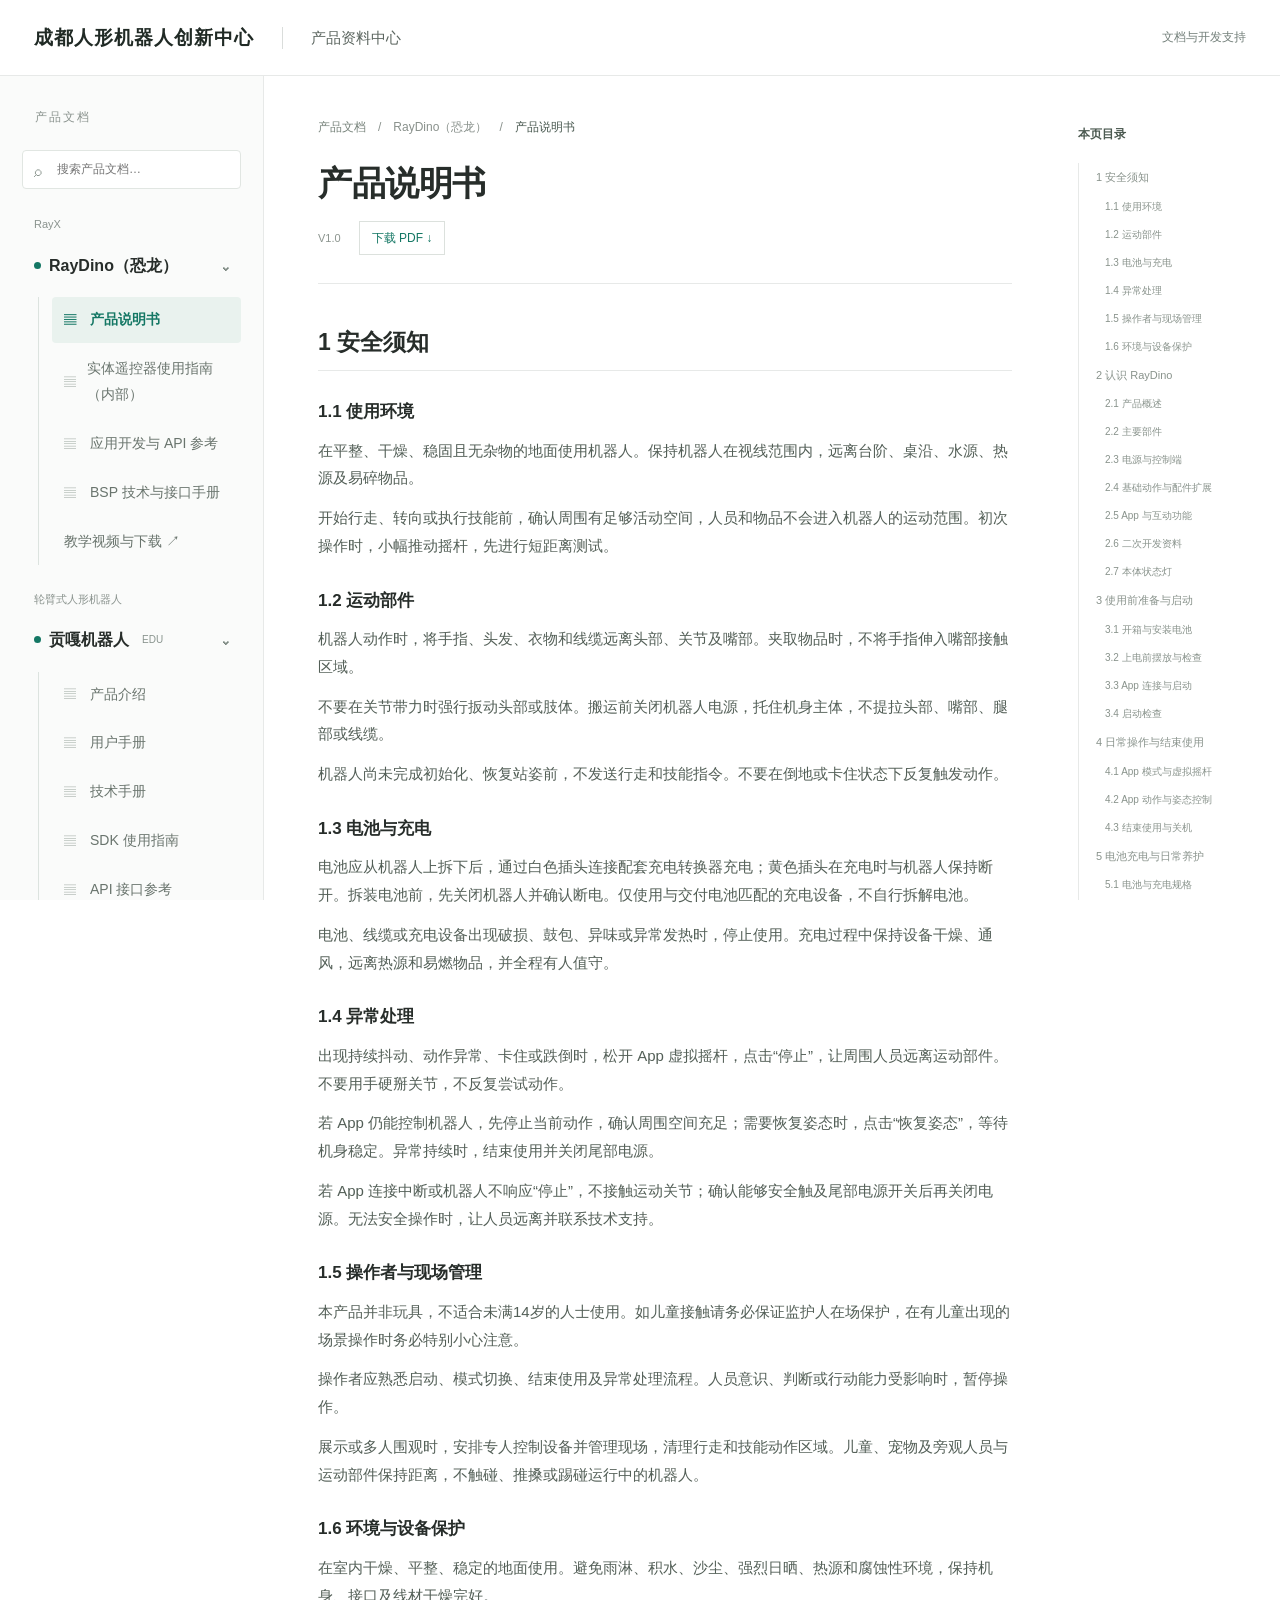
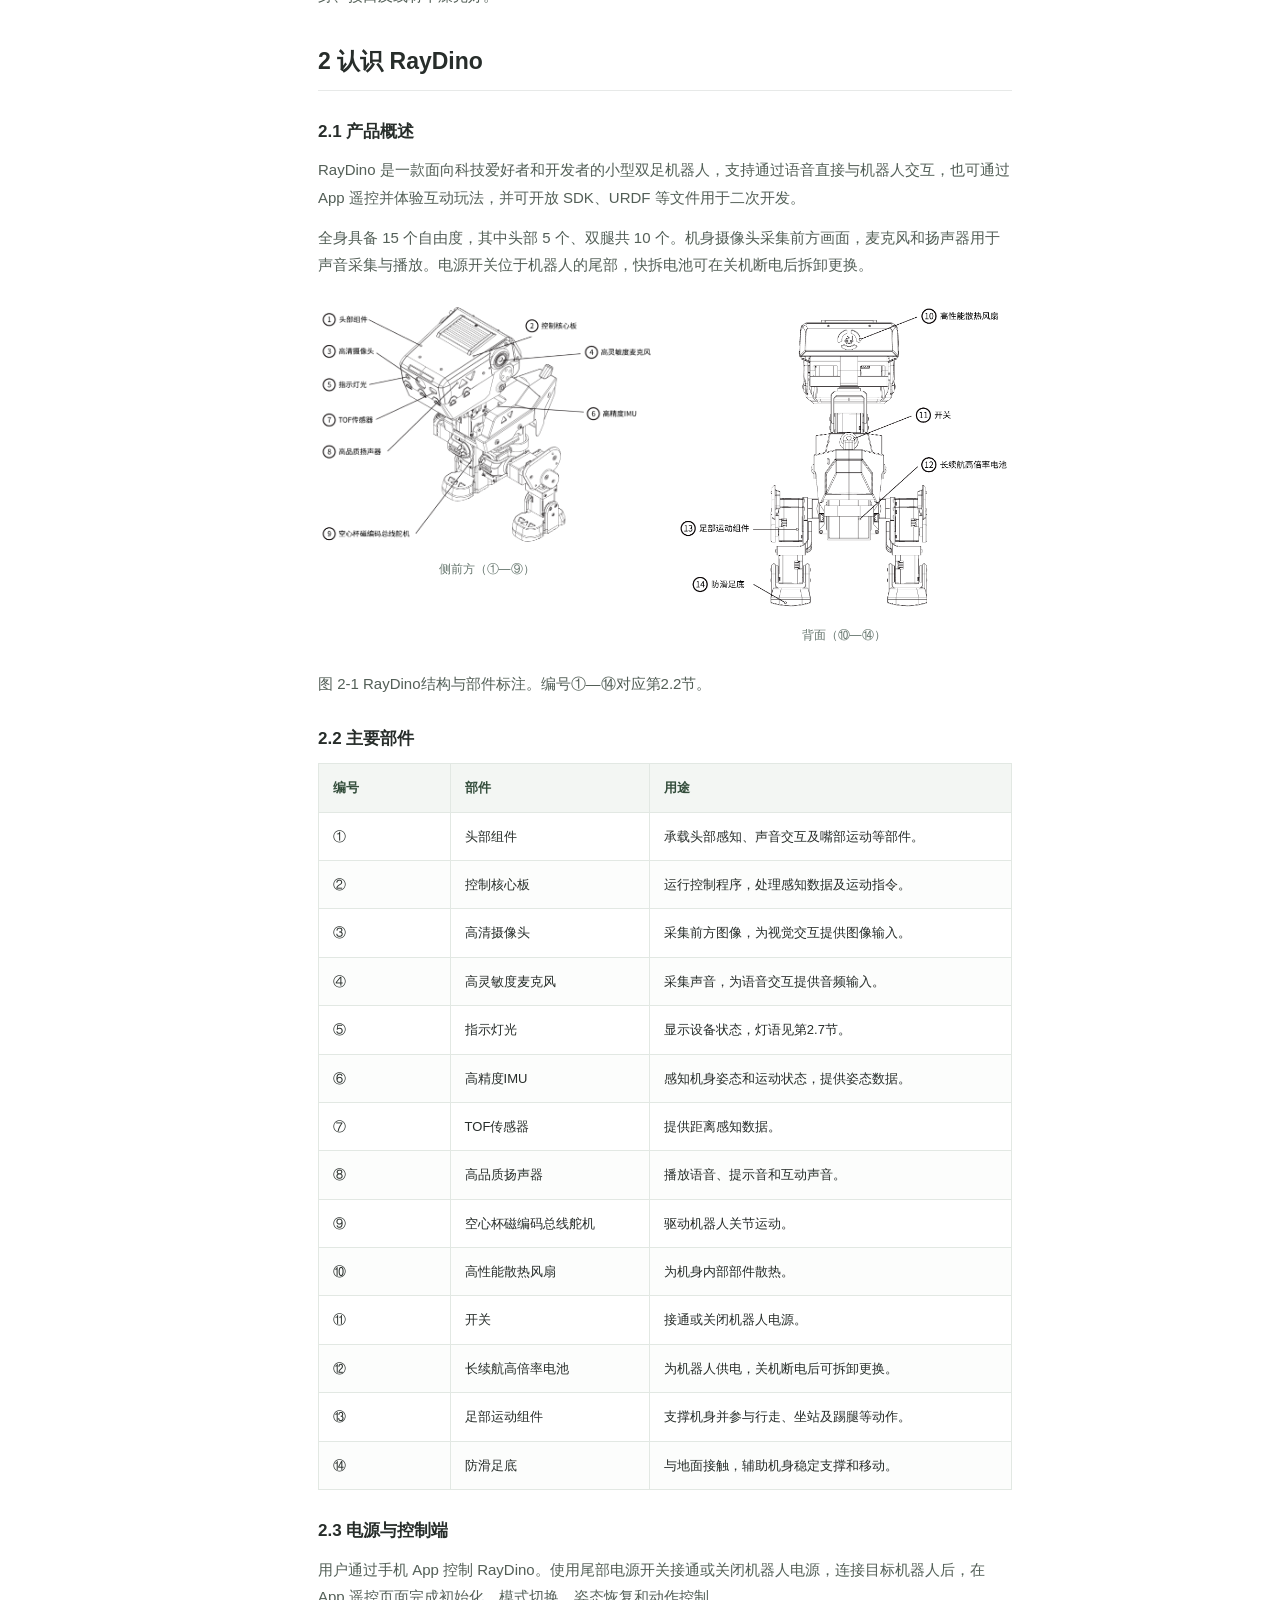
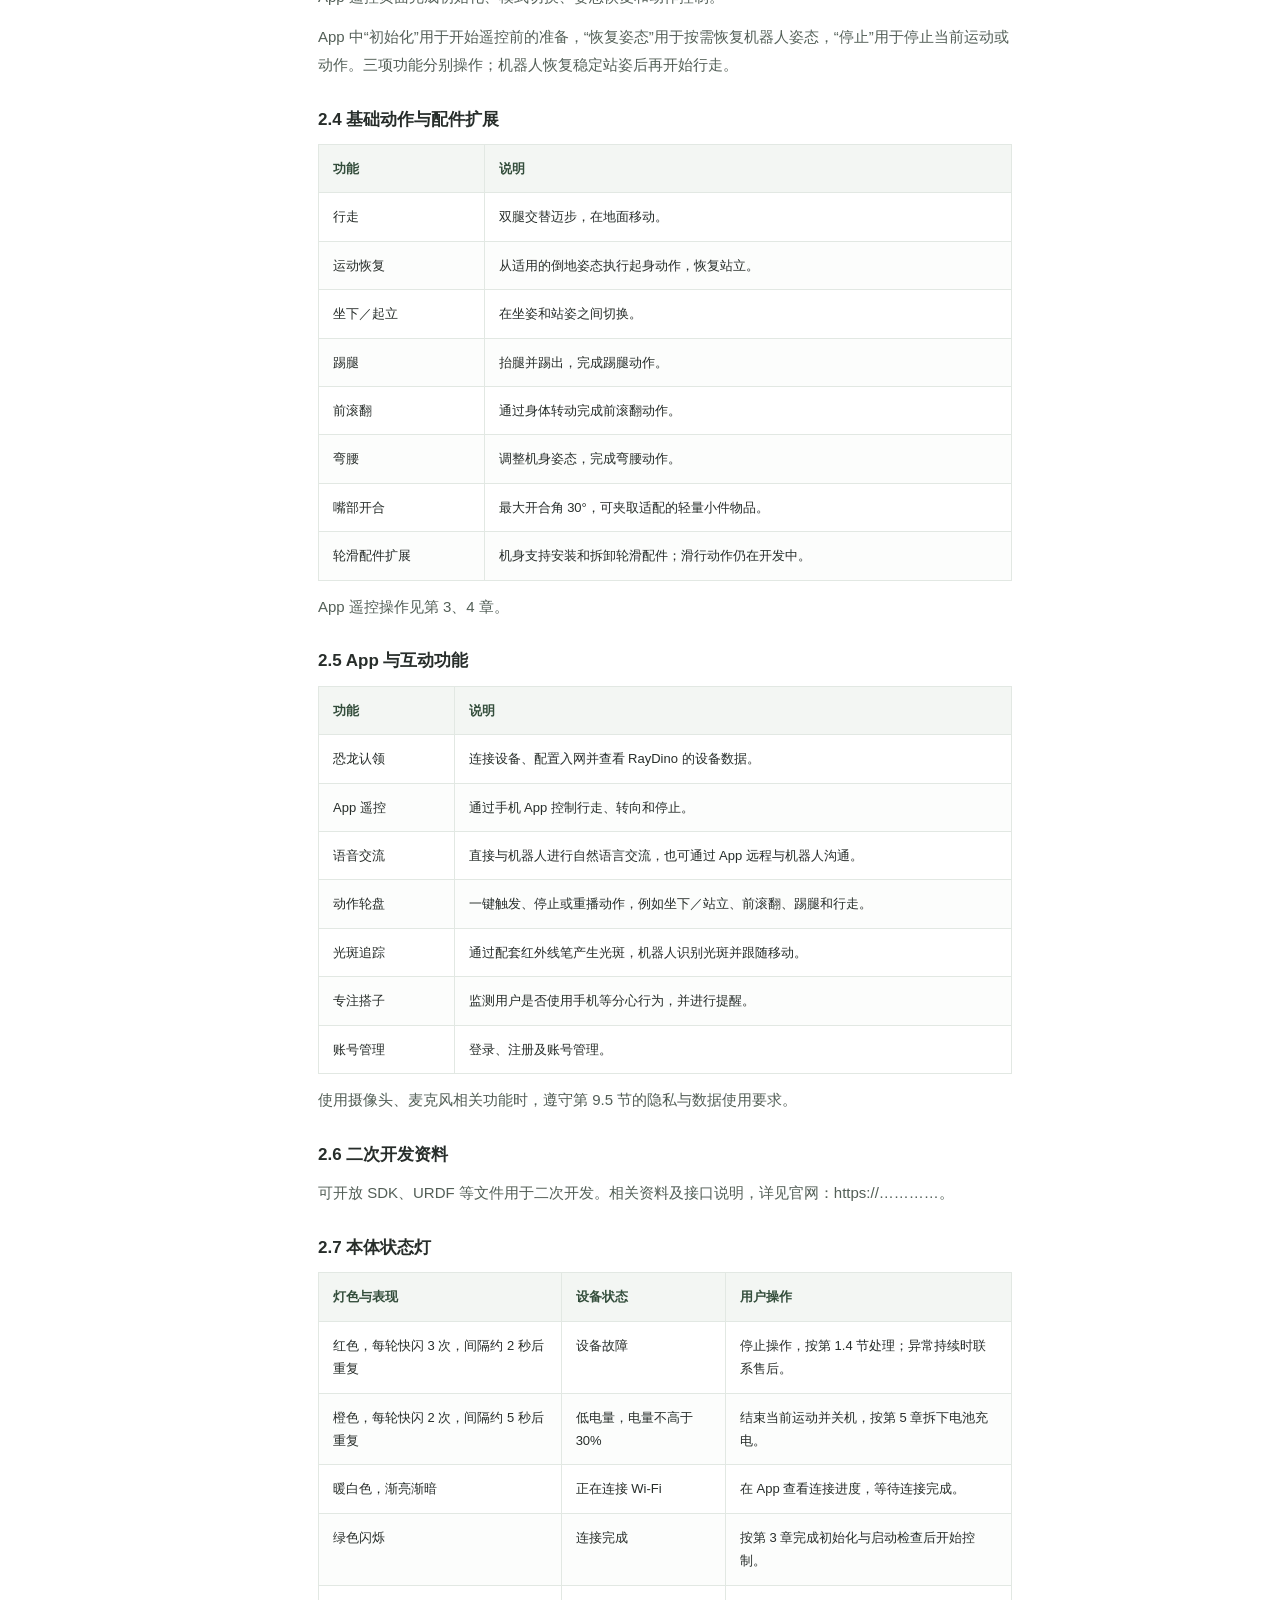
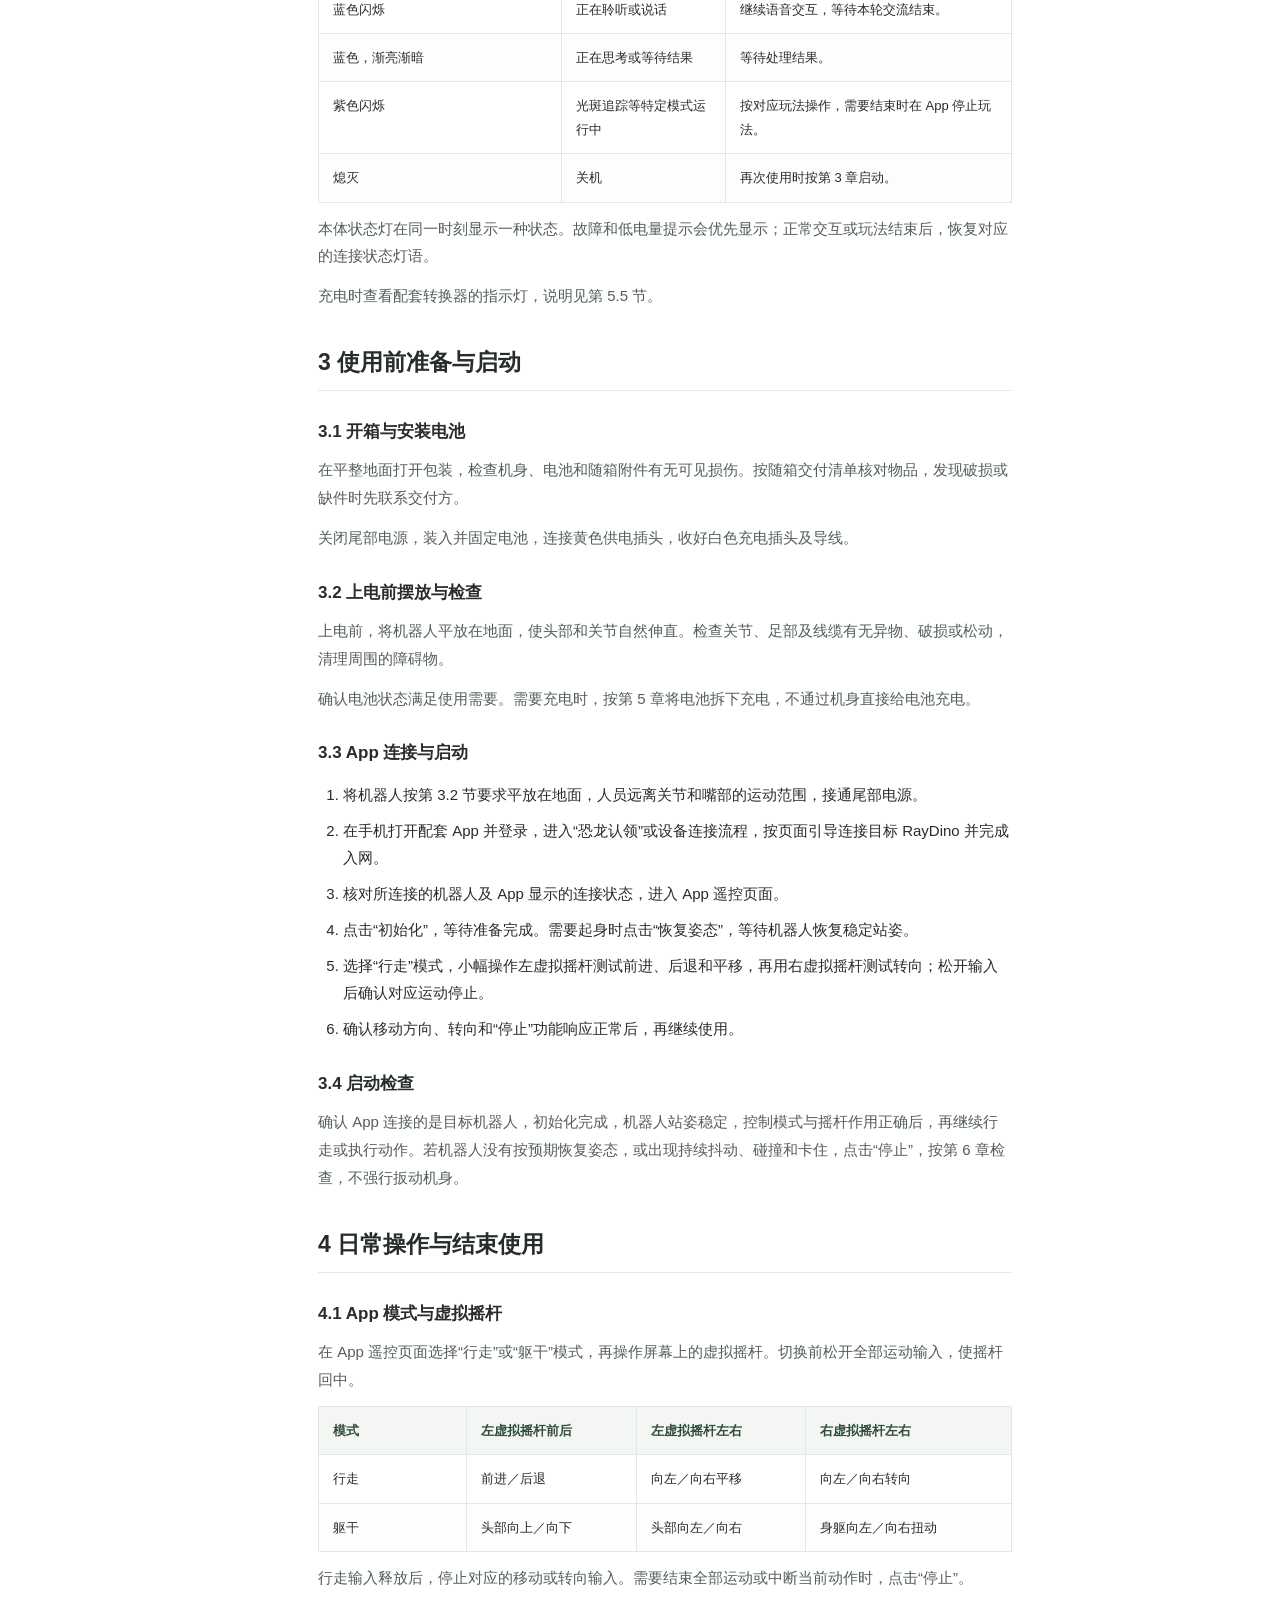
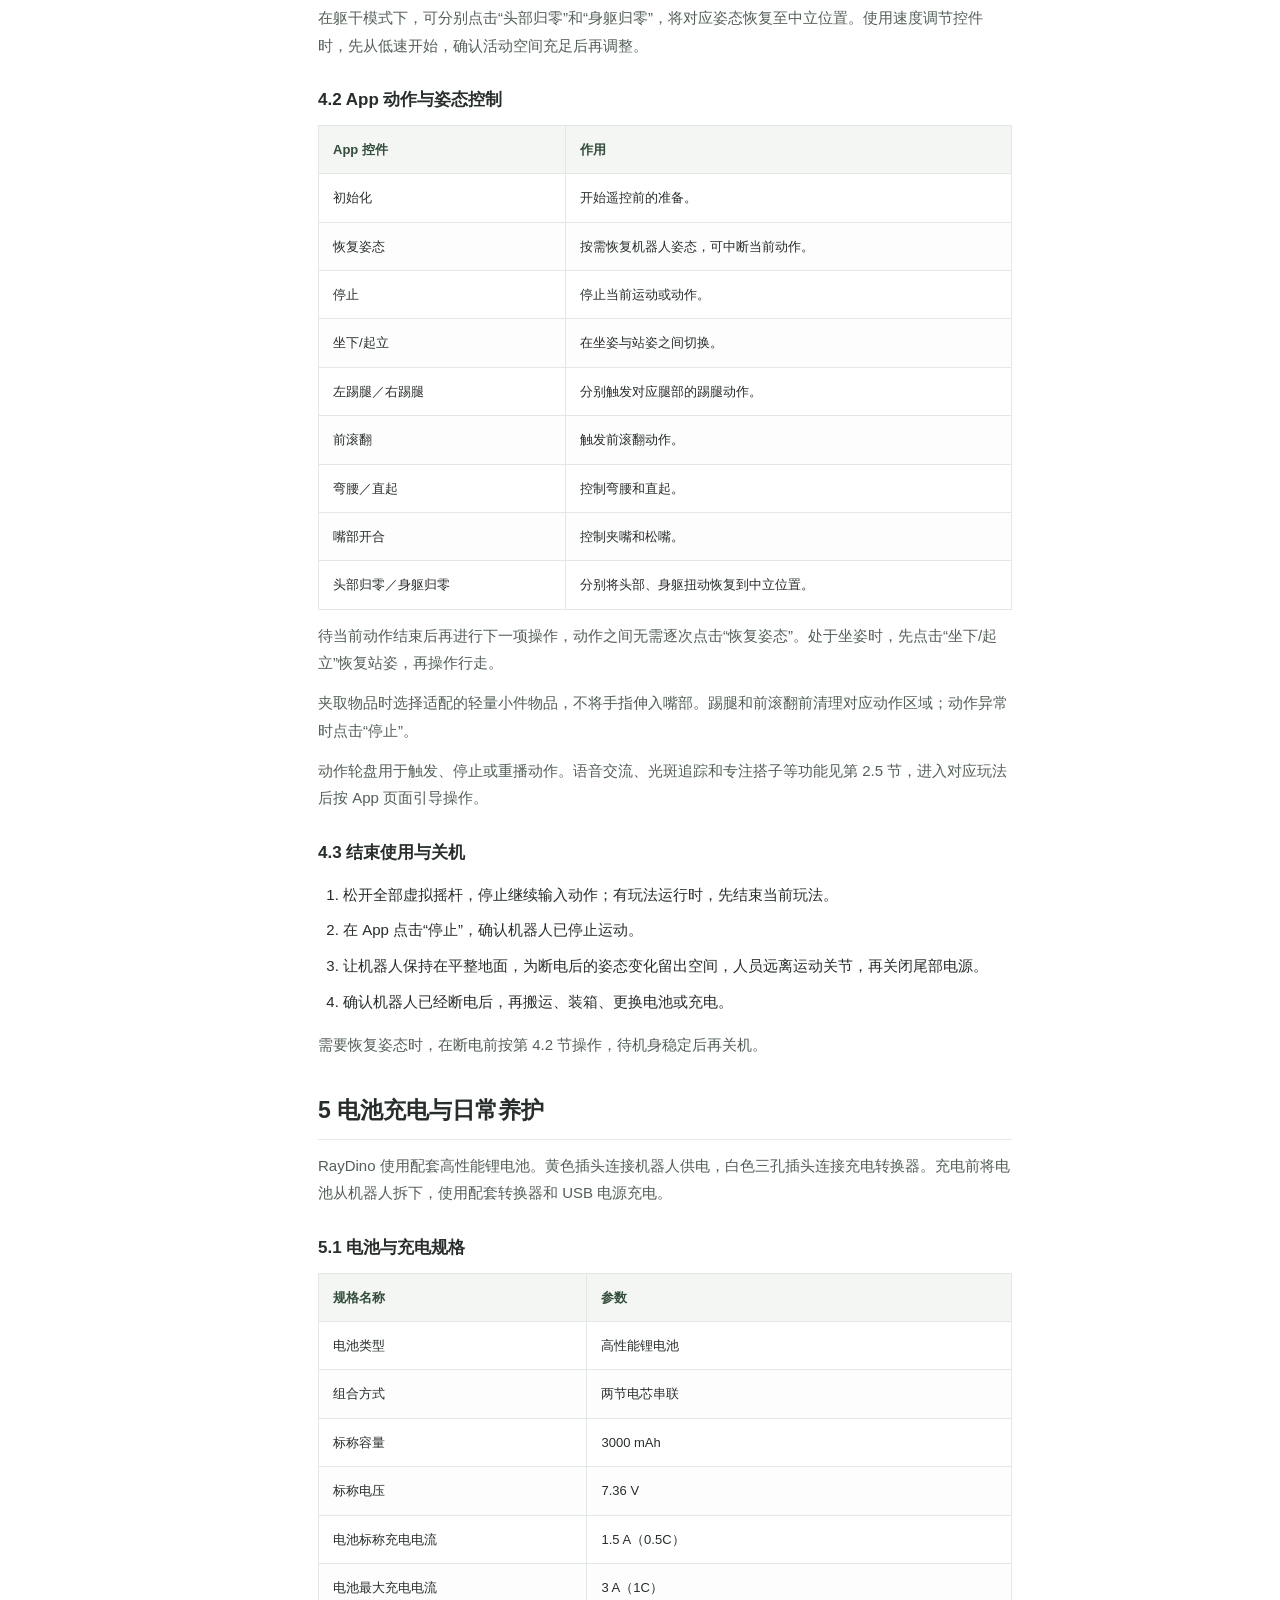
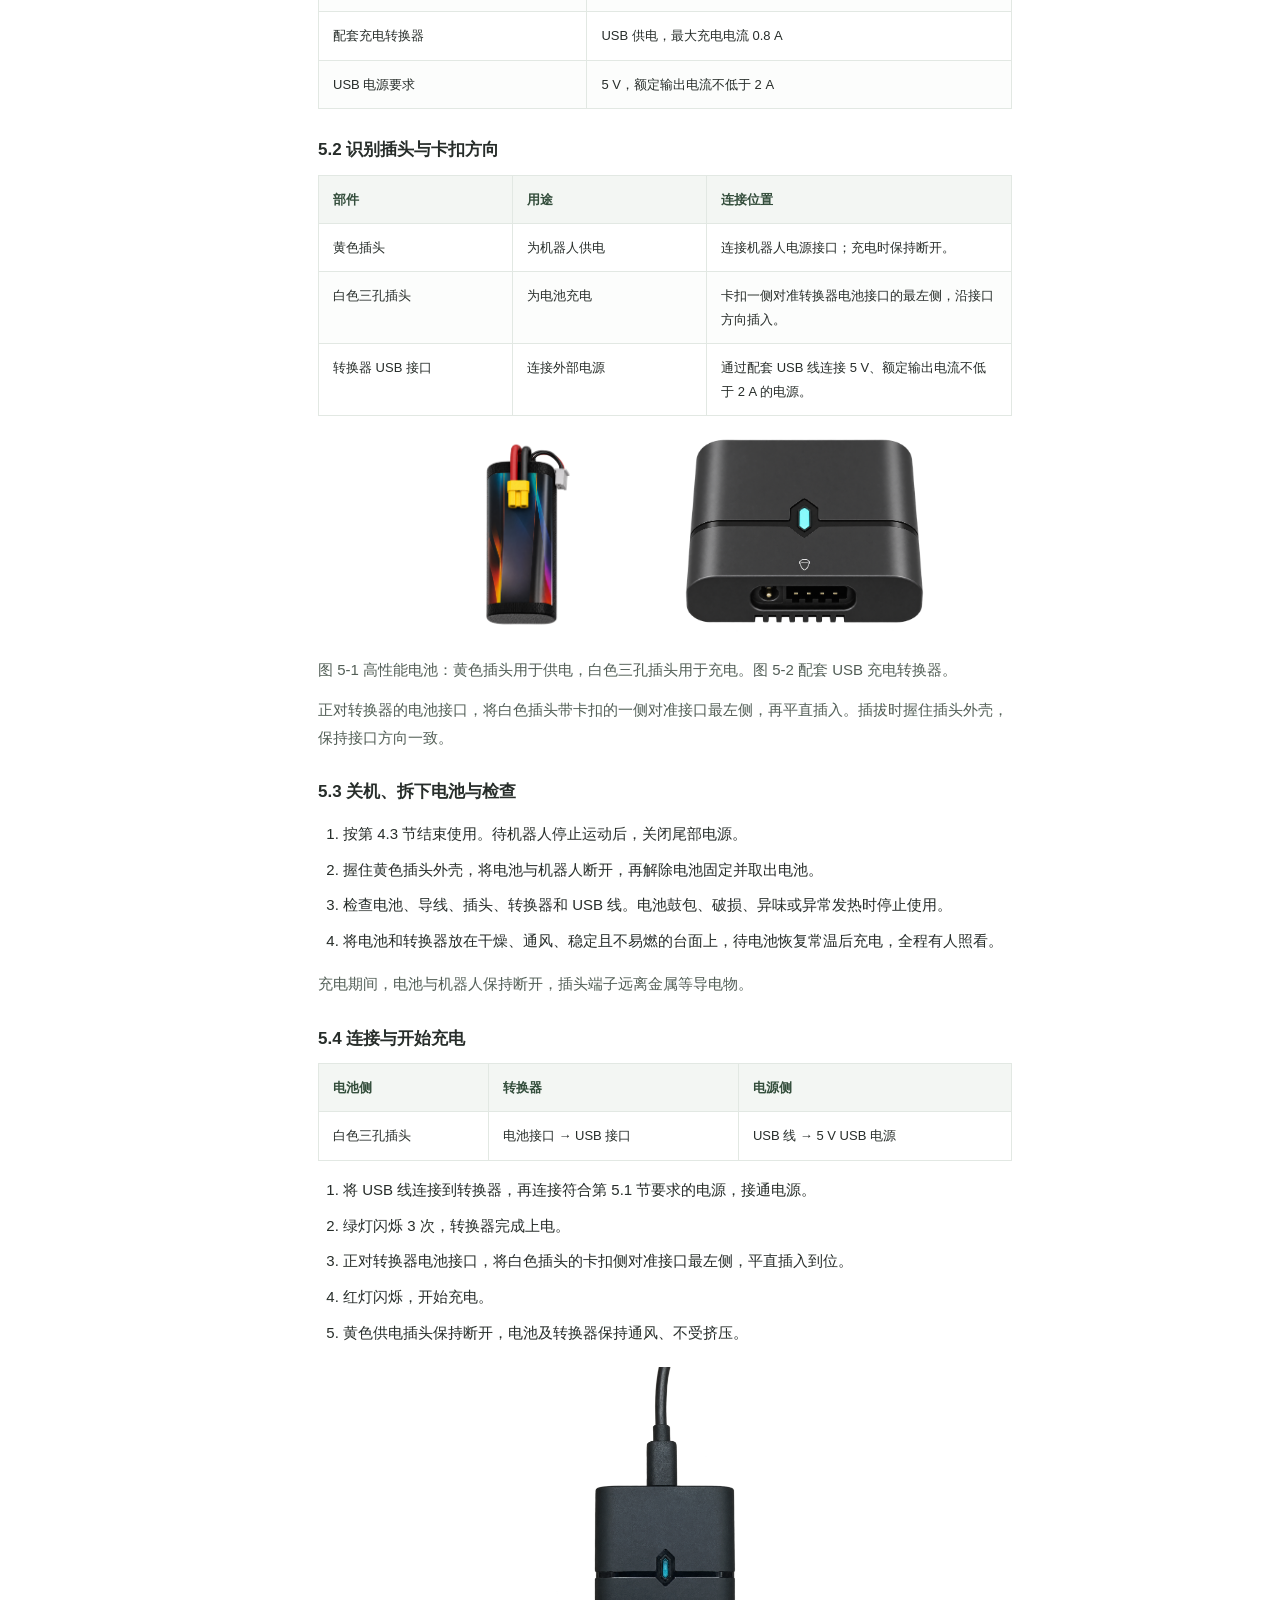
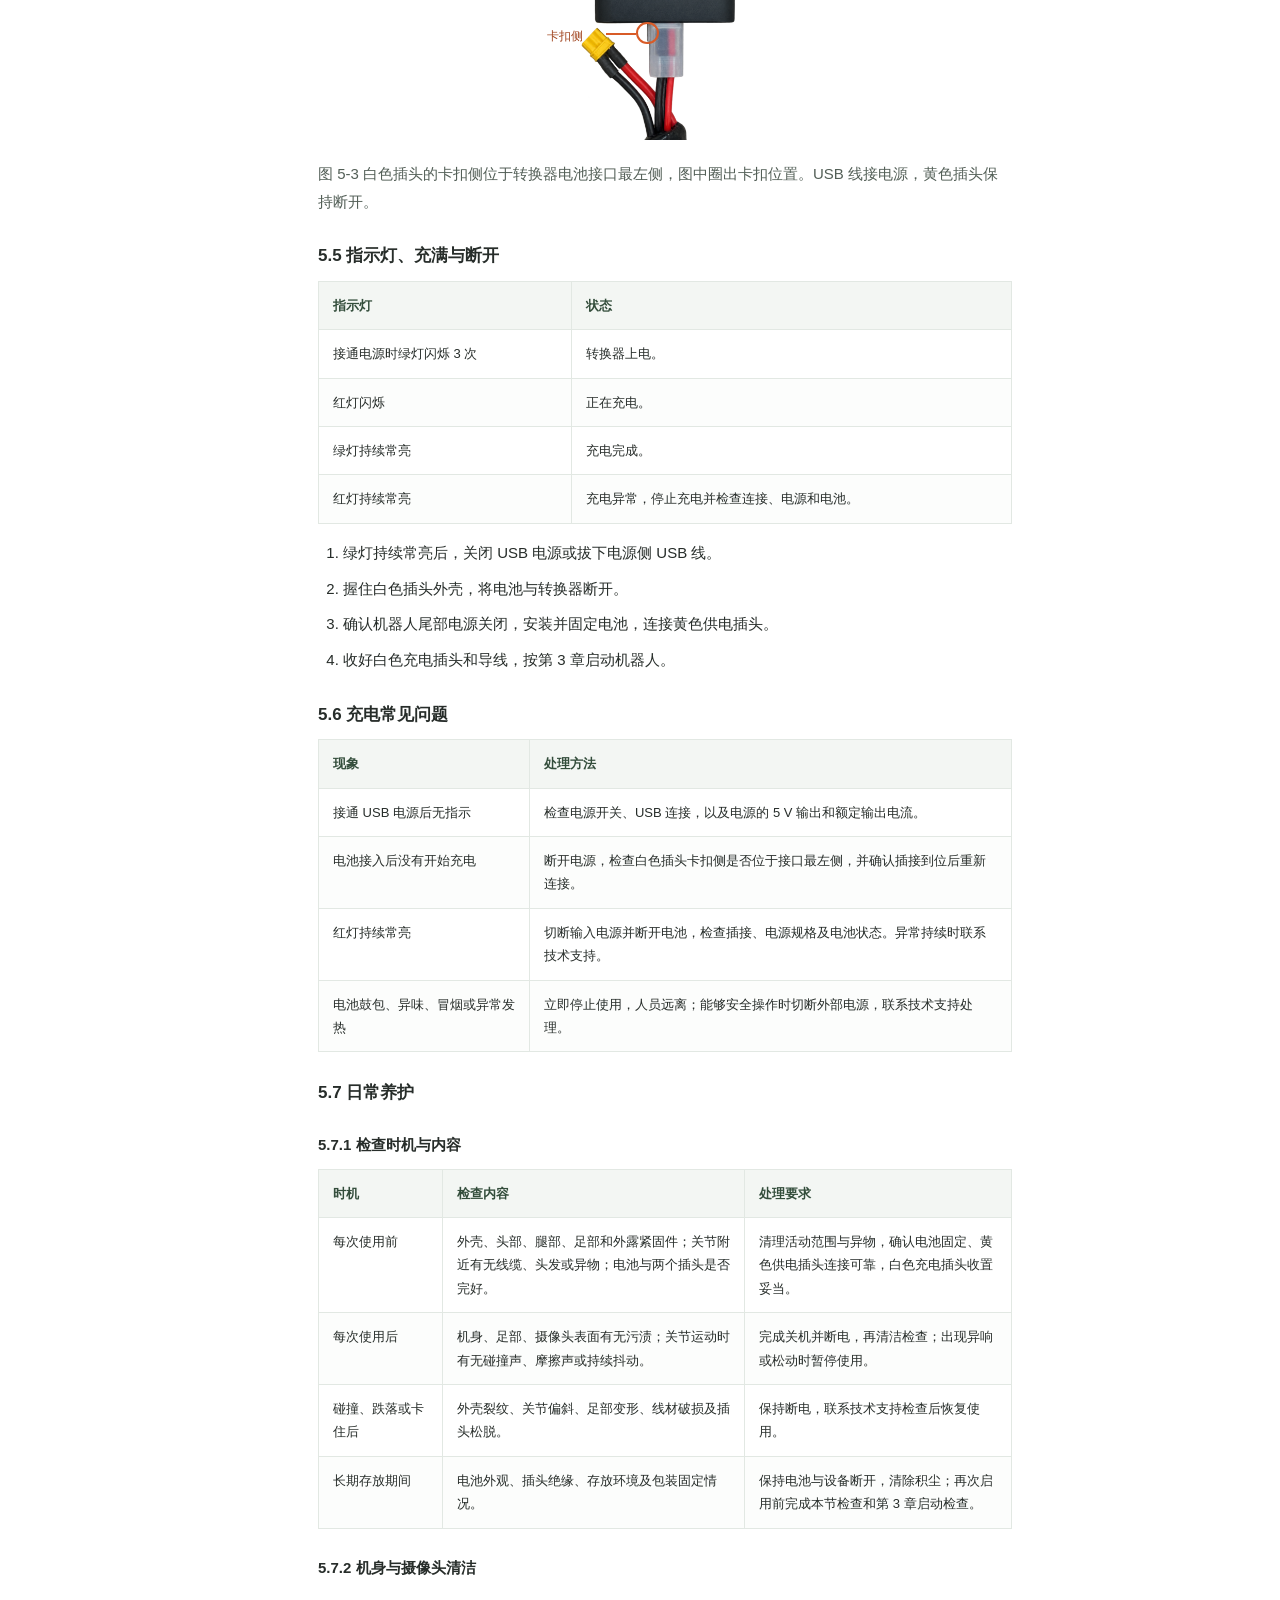
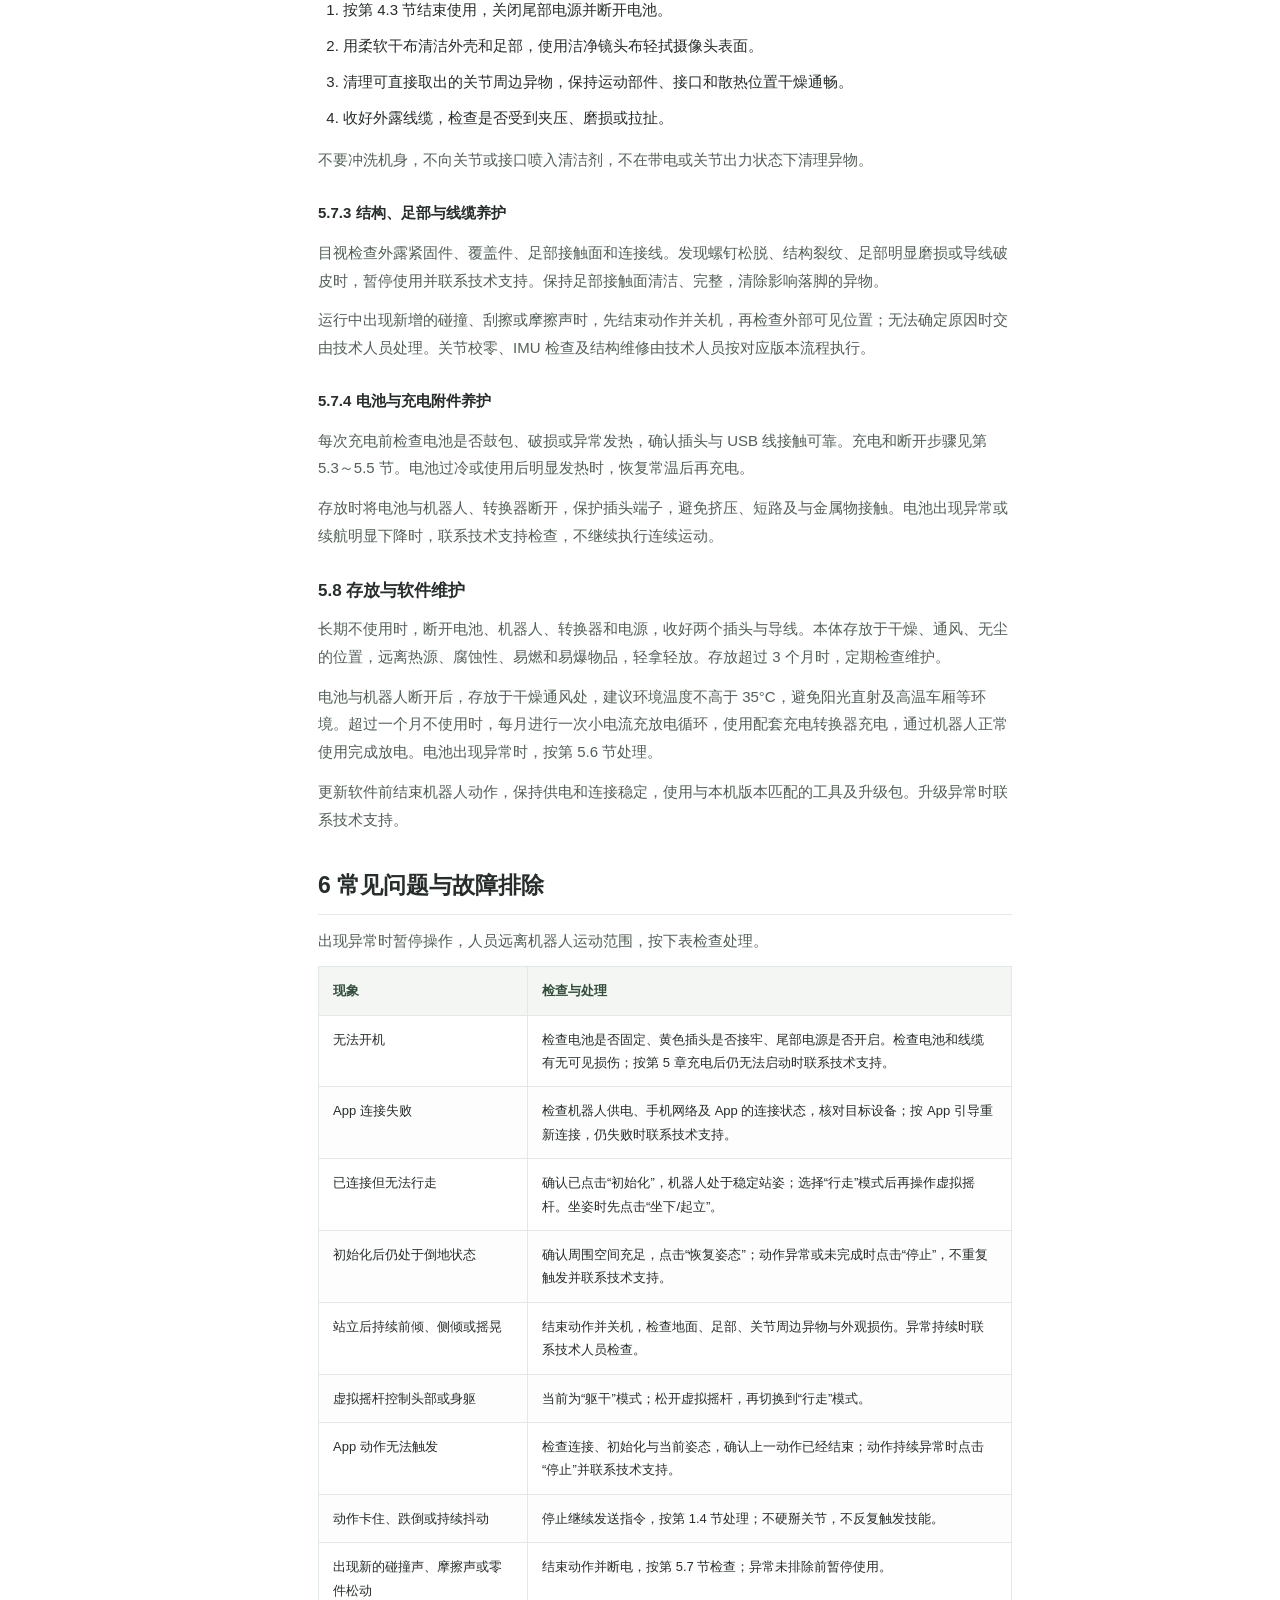
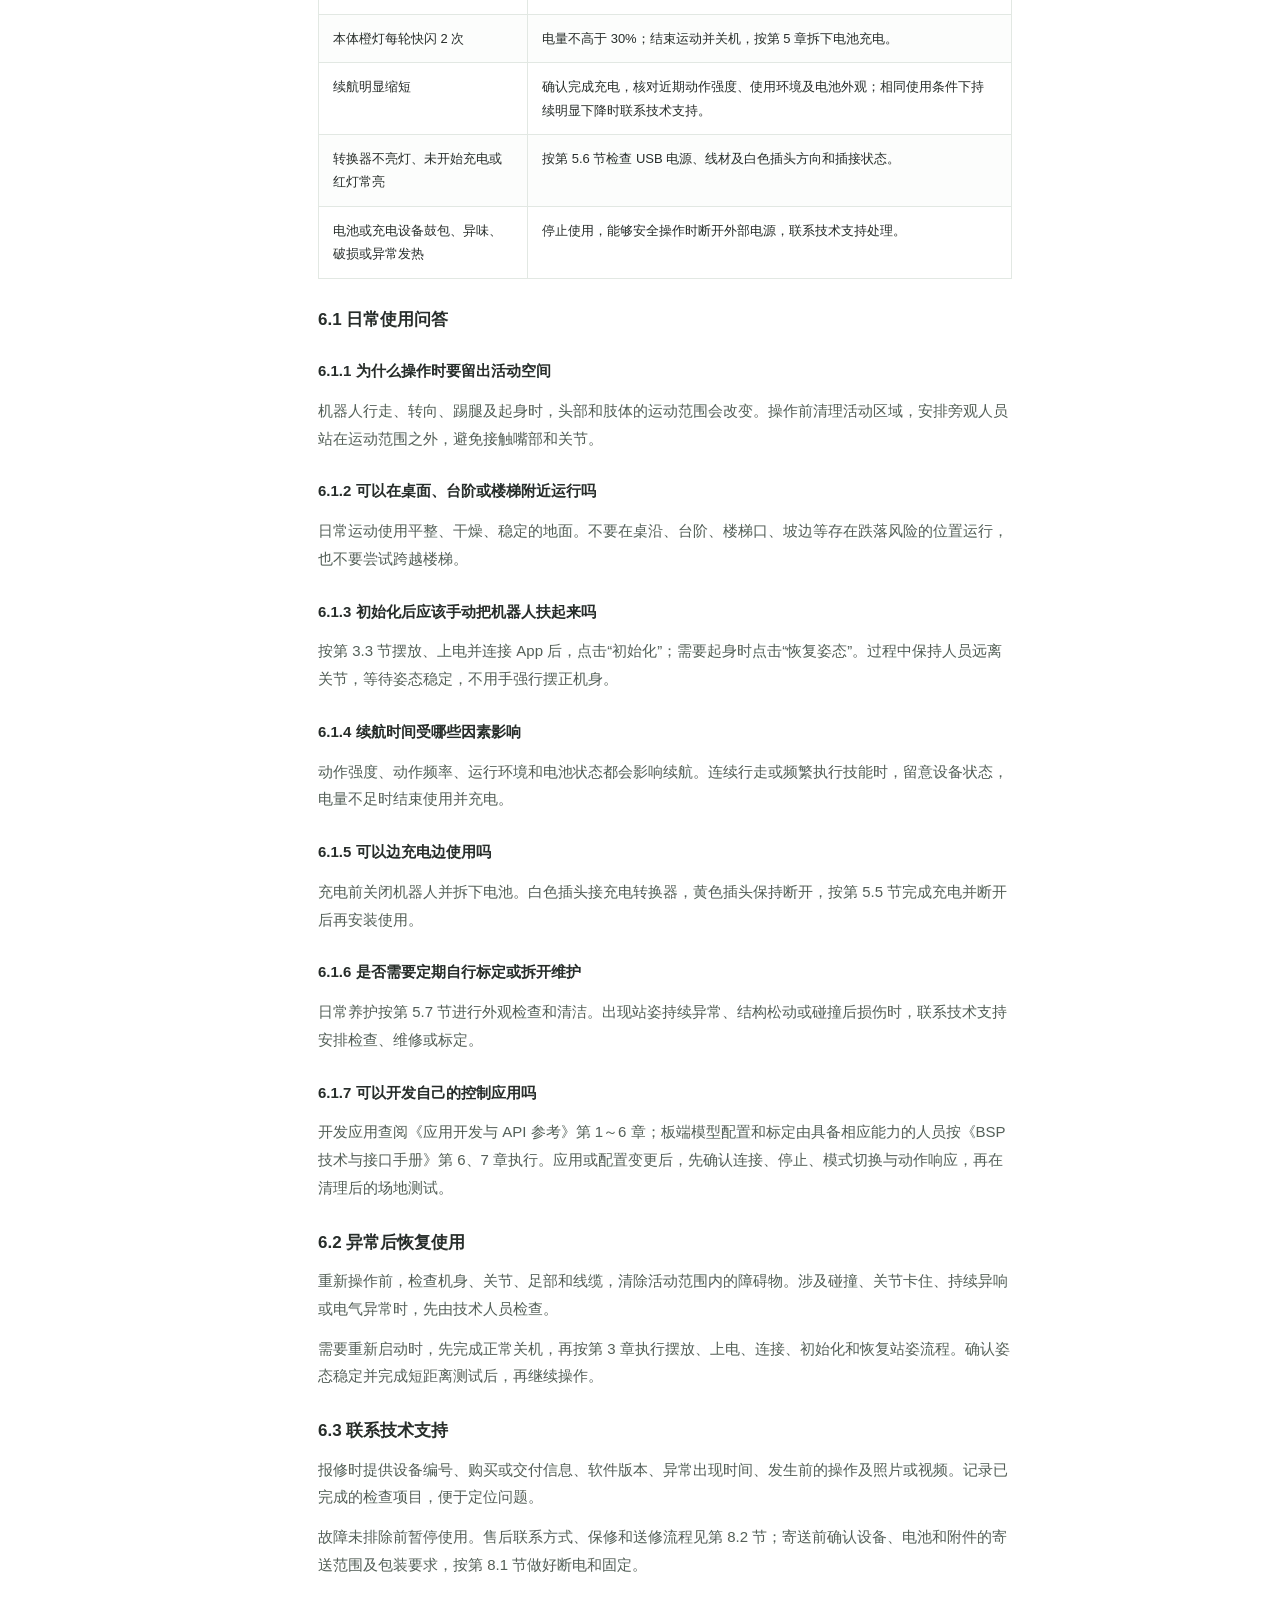
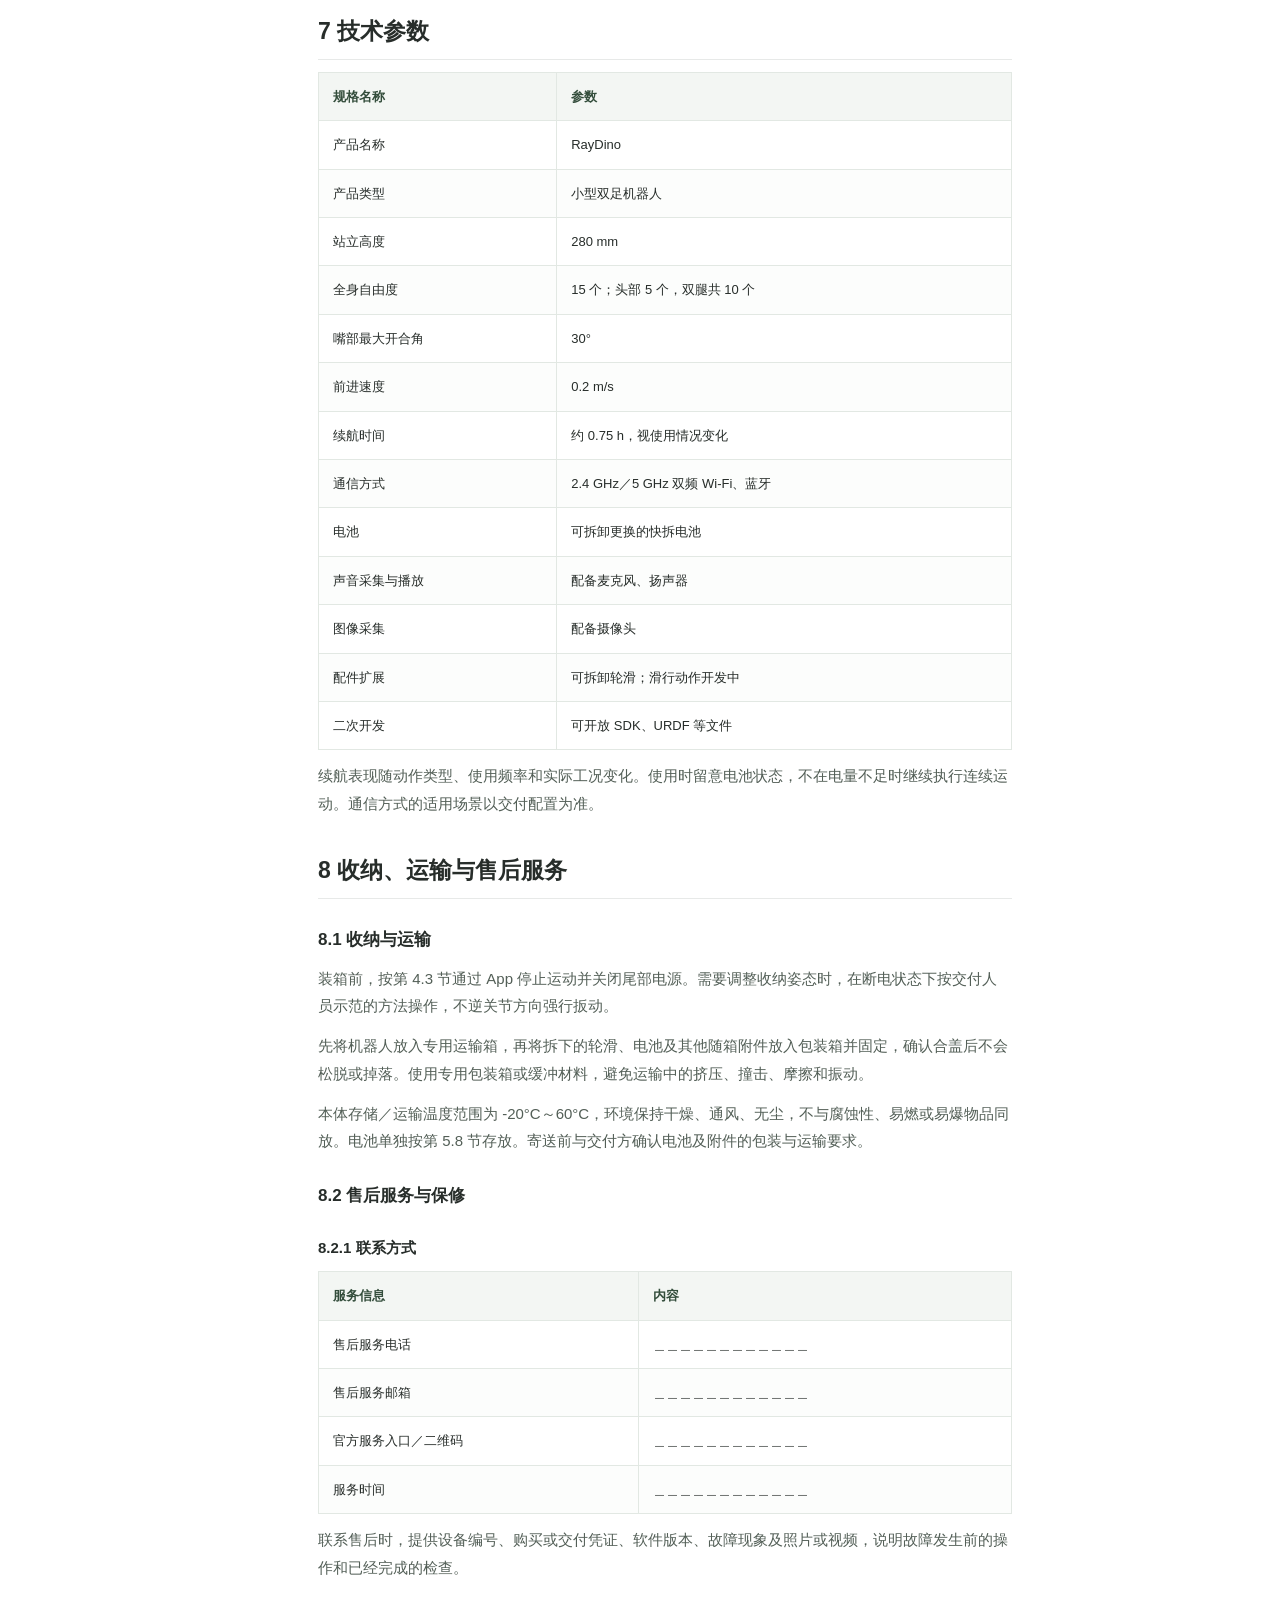
==== commit 724a05f3: "Rename RayDino specification table headers" ====
--- a/index.html
+++ b/index.html
@@ -16,7 +16,7 @@
 <button aria-label="关闭产品目录" class="backdrop"></button>
 <aside class="sidebar" id="sidebar"><p class="nav-caption">产品文档</p><div class="search-wrap"><span aria-hidden="true" class="search-icon">⌕</span><input aria-label="搜索产品文档" class="search" placeholder="搜索产品文档…" type="search"/></div><div aria-live="polite" class="search-results"></div><div class="product-tree"></div></aside>
 <div class="reading-layout"><main id="main"><div class="doc-topline"><a href="#gongka-edu/intro">产品文档</a><span>/</span><span class="breadcrumb-product"></span><span>/</span><span id="breadcrumb"></span></div><header class="doc-header"><h1 id="doc-title"></h1><p class="doc-description"></p><div class="doc-actions"><span class="current-product"></span><span class="doc-version"></span><span class="doc-language">中文</span><a class="pdf-link" download="" hidden="">下载 PDF ↓</a><button class="print-button" type="button">打印 / 保存 PDF ↗</button></div></header><article id="document"></article><div class="doc-footer"></div><div class="page-bottom">成都人形机器人创新中心 · 产品资料中心</div></main><aside class="right-rail"><p class="toc-caption">本页目录</p><div aria-label="本页目录" class="page-toc"></div></aside></div>
-<script id="product-catalog" type="application/json">{"site": {"entry": "index.html", "title": "产品资料中心", "company_name": "成都人形机器人创新中心"}, "products": [{"id": "raydino", "line": "RayX", "name": "RayDino（恐龙）", "english_name": "RayDino", "model": "RayDino", "resources_page": "products/raydino/resources.html", "documents": [{"id": "manual", "title": "产品说明书", "version": "V1.0", "date": "2026.11.24", "pdf": "PDF/raydino/RayDino-manual-V1.0.pdf", "online": "index.html#raydino/manual", "pages": 20, "bytes": 6883788, "summary": "App操作、本体灯语、电池充电、日常养护与售后服务", "html": "\u003ch2 id=\"s1\">1 安全须知\u003c/h2>\n\u003ch3 id=\"s1-1\">1.1 使用环境\u003c/h3>\n\u003cp>在平整、干燥、稳固且无杂物的地面使用机器人。保持机器人在视线范围内，远离台阶、桌沿、水源、热源及易碎物品。\u003c/p>\n\u003cp>开始行走、转向或执行技能前，确认周围有足够活动空间，人员和物品不会进入机器人的运动范围。初次操作时，小幅推动摇杆，先进行短距离测试。\u003c/p>\n\u003ch3 id=\"s1-2\">1.2 运动部件\u003c/h3>\n\u003cp>机器人动作时，将手指、头发、衣物和线缆远离头部、关节及嘴部。夹取物品时，不将手指伸入嘴部接触区域。\u003c/p>\n\u003cp>不要在关节带力时强行扳动头部或肢体。搬运前关闭机器人电源，托住机身主体，不提拉头部、嘴部、腿部或线缆。\u003c/p>\n\u003cp>机器人尚未完成初始化、恢复站姿前，不发送行走和技能指令。不要在倒地或卡住状态下反复触发动作。\u003c/p>\n\u003ch3 id=\"s1-3\">1.3 电池与充电\u003c/h3>\n\u003cp>电池应从机器人上拆下后，通过白色插头连接配套充电转换器充电；黄色插头在充电时与机器人保持断开。拆装电池前，先关闭机器人并确认断电。仅使用与交付电池匹配的充电设备，不自行拆解电池。\u003c/p>\n\u003cp>电池、线缆或充电设备出现破损、鼓包、异味或异常发热时，停止使用。充电过程中保持设备干燥、通风，远离热源和易燃物品，并全程有人值守。\u003c/p>\n\u003ch3 id=\"s1-4\">1.4 异常处理\u003c/h3>\n\u003cp>出现持续抖动、动作异常、卡住或跌倒时，松开 App 虚拟摇杆，点击“停止”，让周围人员远离运动部件。不要用手硬掰关节，不反复尝试动作。\u003c/p>\n\u003cp>若 App 仍能控制机器人，先停止当前动作，确认周围空间充足；需要恢复姿态时，点击“恢复姿态”，等待机身稳定。异常持续时，结束使用并关闭尾部电源。\u003c/p>\n\u003cp>若 App 连接中断或机器人不响应“停止”，不接触运动关节；确认能够安全触及尾部电源开关后再关闭电源。无法安全操作时，让人员远离并联系技术支持。\u003c/p>\n\u003ch3 id=\"s1-5\">1.5 操作者与现场管理\u003c/h3>\n\u003cp>本产品并非玩具，不适合未满14岁的人士使用。如儿童接触请务必保证监护人在场保护，在有儿童出现的场景操作时务必特别小心注意。\u003c/p>\n\u003cp>操作者应熟悉启动、模式切换、结束使用及异常处理流程。人员意识、判断或行动能力受影响时，暂停操作。\u003c/p>\n\u003cp>展示或多人围观时，安排专人控制设备并管理现场，清理行走和技能动作区域。儿童、宠物及旁观人员与运动部件保持距离，不触碰、推搡或踢碰运行中的机器人。\u003c/p>\n\u003ch3 id=\"s1-6\">1.6 环境与设备保护\u003c/h3>\n\u003cp>在室内干燥、平整、稳定的地面使用。避免雨淋、积水、沙尘、强烈日晒、热源和腐蚀性环境，保持机身、接口及线材干燥完好。\u003c/p>\n\u003ch2 id=\"s2\">2 认识 RayDino\u003c/h2>\n\u003ch3 id=\"s2-1\">2.1 产品概述\u003c/h3>\n\u003cp>RayDino 是一款面向科技爱好者和开发者的小型双足机器人，支持通过语音直接与机器人交互，也可通过 App 遥控并体验互动玩法，并可开放 SDK、URDF 等文件用于二次开发。\u003c/p>\n\u003cp>全身具备 15 个自由度，其中头部 5 个、双腿共 10 个。机身摄像头采集前方画面，麦克风和扬声器用于声音采集与播放。电源开关位于机器人的尾部，快拆电池可在关机断电后拆卸更换。\u003c/p>\n\u003cdiv class=\"raydino-structure\" style=\"display:grid;grid-template-columns:repeat(auto-fit,minmax(min(100%,330px),1fr));gap:20px;max-width:100%;margin:24px auto;align-items:start;\">\u003cfigure style=\"margin:0;min-width:0;text-align:center\">\u003csvg aria-label=\"侧前方（①—⑨）结构标注\" role=\"img\" style=\"display:block;width:100%;height:auto\" viewbox=\"293 816 1470 1060\" xmlns=\"http://www.w3.org/2000/svg\">\u003cimage height=\"2481\" href=\"assets/raydino/structure-labelled.png\" width=\"3508\" x=\"0\" y=\"0\"/>\u003c/svg>\u003cfigcaption style=\"font-size:12px;color:#65756d\">侧前方（①—⑨）\u003c/figcaption>\u003c/figure>\u003cfigure style=\"margin:0;min-width:0;text-align:center\">\u003csvg aria-label=\"背面（⑩—⑭）结构标注\" role=\"img\" style=\"display:block;width:100%;height:auto\" viewbox=\"1812 753 1248 1143\" xmlns=\"http://www.w3.org/2000/svg\">\u003cimage height=\"2481\" href=\"assets/raydino/structure-labelled.png\" width=\"3508\" x=\"0\" y=\"0\"/>\u003c/svg>\u003cfigcaption style=\"font-size:12px;color:#65756d\">背面（⑩—⑭）\u003c/figcaption>\u003c/figure>\u003c/div>\n\u003cp>图 2-1 RayDino结构与部件标注。编号①—⑭对应第2.2节。\u003c/p>\n\u003ch3 id=\"s2-2\">2.2 主要部件\u003c/h3>\n\u003ctable>\n\u003cthead>\n\u003ctr>\n\u003cth>编号\u003c/th>\n\u003cth>部件\u003c/th>\n\u003cth>用途\u003c/th>\n\u003c/tr>\n\u003c/thead>\n\u003ctbody>\n\u003ctr>\n\u003ctd>①\u003c/td>\n\u003ctd>头部组件\u003c/td>\n\u003ctd>承载头部感知、声音交互及嘴部运动等部件。\u003c/td>\n\u003c/tr>\n\u003ctr>\n\u003ctd>②\u003c/td>\n\u003ctd>控制核心板\u003c/td>\n\u003ctd>运行控制程序，处理感知数据及运动指令。\u003c/td>\n\u003c/tr>\n\u003ctr>\n\u003ctd>③\u003c/td>\n\u003ctd>高清摄像头\u003c/td>\n\u003ctd>采集前方图像，为视觉交互提供图像输入。\u003c/td>\n\u003c/tr>\n\u003ctr>\n\u003ctd>④\u003c/td>\n\u003ctd>高灵敏度麦克风\u003c/td>\n\u003ctd>采集声音，为语音交互提供音频输入。\u003c/td>\n\u003c/tr>\n\u003ctr>\n\u003ctd>⑤\u003c/td>\n\u003ctd>指示灯光\u003c/td>\n\u003ctd>显示设备状态，灯语见第2.7节。\u003c/td>\n\u003c/tr>\n\u003ctr>\n\u003ctd>⑥\u003c/td>\n\u003ctd>高精度IMU\u003c/td>\n\u003ctd>感知机身姿态和运动状态，提供姿态数据。\u003c/td>\n\u003c/tr>\n\u003ctr>\n\u003ctd>⑦\u003c/td>\n\u003ctd>TOF传感器\u003c/td>\n\u003ctd>提供距离感知数据。\u003c/td>\n\u003c/tr>\n\u003ctr>\n\u003ctd>⑧\u003c/td>\n\u003ctd>高品质扬声器\u003c/td>\n\u003ctd>播放语音、提示音和互动声音。\u003c/td>\n\u003c/tr>\n\u003ctr>\n\u003ctd>⑨\u003c/td>\n\u003ctd>空心杯磁编码总线舵机\u003c/td>\n\u003ctd>驱动机器人关节运动。\u003c/td>\n\u003c/tr>\n\u003ctr>\n\u003ctd>⑩\u003c/td>\n\u003ctd>高性能散热风扇\u003c/td>\n\u003ctd>为机身内部部件散热。\u003c/td>\n\u003c/tr>\n\u003ctr>\n\u003ctd>⑪\u003c/td>\n\u003ctd>开关\u003c/td>\n\u003ctd>接通或关闭机器人电源。\u003c/td>\n\u003c/tr>\n\u003ctr>\n\u003ctd>⑫\u003c/td>\n\u003ctd>长续航高倍率电池\u003c/td>\n\u003ctd>为机器人供电，关机断电后可拆卸更换。\u003c/td>\n\u003c/tr>\n\u003ctr>\n\u003ctd>⑬\u003c/td>\n\u003ctd>足部运动组件\u003c/td>\n\u003ctd>支撑机身并参与行走、坐站及踢腿等动作。\u003c/td>\n\u003c/tr>\n\u003ctr>\n\u003ctd>⑭\u003c/td>\n\u003ctd>防滑足底\u003c/td>\n\u003ctd>与地面接触，辅助机身稳定支撑和移动。\u003c/td>\n\u003c/tr>\n\u003c/tbody>\n\u003c/table>\n\u003ch3 id=\"s2-3\">2.3 电源与控制端\u003c/h3>\n\u003cp>用户通过手机 App 控制 RayDino。使用尾部电源开关接通或关闭机器人电源，连接目标机器人后，在 App 遥控页面完成初始化、模式切换、姿态恢复和动作控制。\u003c/p>\n\u003cp>App 中“初始化”用于开始遥控前的准备，“恢复姿态”用于按需恢复机器人姿态，“停止”用于停止当前运动或动作。三项功能分别操作；机器人恢复稳定站姿后再开始行走。\u003c/p>\n\u003ch3 id=\"s2-4\">2.4 基础动作与配件扩展\u003c/h3>\n\u003ctable>\n\u003cthead>\n\u003ctr>\n\u003cth>功能\u003c/th>\n\u003cth>说明\u003c/th>\n\u003c/tr>\n\u003c/thead>\n\u003ctbody>\n\u003ctr>\n\u003ctd>行走\u003c/td>\n\u003ctd>双腿交替迈步，在地面移动。\u003c/td>\n\u003c/tr>\n\u003ctr>\n\u003ctd>运动恢复\u003c/td>\n\u003ctd>从适用的倒地姿态执行起身动作，恢复站立。\u003c/td>\n\u003c/tr>\n\u003ctr>\n\u003ctd>坐下／起立\u003c/td>\n\u003ctd>在坐姿和站姿之间切换。\u003c/td>\n\u003c/tr>\n\u003ctr>\n\u003ctd>踢腿\u003c/td>\n\u003ctd>抬腿并踢出，完成踢腿动作。\u003c/td>\n\u003c/tr>\n\u003ctr>\n\u003ctd>前滚翻\u003c/td>\n\u003ctd>通过身体转动完成前滚翻动作。\u003c/td>\n\u003c/tr>\n\u003ctr>\n\u003ctd>弯腰\u003c/td>\n\u003ctd>调整机身姿态，完成弯腰动作。\u003c/td>\n\u003c/tr>\n\u003ctr>\n\u003ctd>嘴部开合\u003c/td>\n\u003ctd>最大开合角 30°，可夹取适配的轻量小件物品。\u003c/td>\n\u003c/tr>\n\u003ctr>\n\u003ctd>轮滑配件扩展\u003c/td>\n\u003ctd>机身支持安装和拆卸轮滑配件；滑行动作仍在开发中。\u003c/td>\n\u003c/tr>\n\u003c/tbody>\n\u003c/table>\n\u003cp>App 遥控操作见第 3、4 章。\u003c/p>\n\u003ch3 id=\"s2-5\">2.5 App 与互动功能\u003c/h3>\n\u003ctable>\n\u003cthead>\n\u003ctr>\n\u003cth>功能\u003c/th>\n\u003cth>说明\u003c/th>\n\u003c/tr>\n\u003c/thead>\n\u003ctbody>\n\u003ctr>\n\u003ctd>恐龙认领\u003c/td>\n\u003ctd>连接设备、配置入网并查看 RayDino 的设备数据。\u003c/td>\n\u003c/tr>\n\u003ctr>\n\u003ctd>App 遥控\u003c/td>\n\u003ctd>通过手机 App 控制行走、转向和停止。\u003c/td>\n\u003c/tr>\n\u003ctr>\n\u003ctd>语音交流\u003c/td>\n\u003ctd>直接与机器人进行自然语言交流，也可通过 App 远程与机器人沟通。\u003c/td>\n\u003c/tr>\n\u003ctr>\n\u003ctd>动作轮盘\u003c/td>\n\u003ctd>一键触发、停止或重播动作，例如坐下／站立、前滚翻、踢腿和行走。\u003c/td>\n\u003c/tr>\n\u003ctr>\n\u003ctd>光斑追踪\u003c/td>\n\u003ctd>通过配套红外线笔产生光斑，机器人识别光斑并跟随移动。\u003c/td>\n\u003c/tr>\n\u003ctr>\n\u003ctd>专注搭子\u003c/td>\n\u003ctd>监测用户是否使用手机等分心行为，并进行提醒。\u003c/td>\n\u003c/tr>\n\u003ctr>\n\u003ctd>账号管理\u003c/td>\n\u003ctd>登录、注册及账号管理。\u003c/td>\n\u003c/tr>\n\u003c/tbody>\n\u003c/table>\n\u003cp>使用摄像头、麦克风相关功能时，遵守第 9.5 节的隐私与数据使用要求。\u003c/p>\n\u003ch3 id=\"s2-6\">2.6 二次开发资料\u003c/h3>\n\u003cp>可开放 SDK、URDF 等文件用于二次开发。相关资料及接口说明，详见官网：https://…………。\u003c/p>\n\u003ch3 id=\"s2-7\">2.7 本体状态灯\u003c/h3>\n\u003ctable>\n\u003cthead>\n\u003ctr>\n\u003cth>灯色与表现\u003c/th>\n\u003cth>设备状态\u003c/th>\n\u003cth>用户操作\u003c/th>\n\u003c/tr>\n\u003c/thead>\n\u003ctbody>\n\u003ctr>\n\u003ctd>红色，每轮快闪 3 次，间隔约 2 秒后重复\u003c/td>\n\u003ctd>设备故障\u003c/td>\n\u003ctd>停止操作，按第 1.4 节处理；异常持续时联系售后。\u003c/td>\n\u003c/tr>\n\u003ctr>\n\u003ctd>橙色，每轮快闪 2 次，间隔约 5 秒后重复\u003c/td>\n\u003ctd>低电量，电量不高于 30%\u003c/td>\n\u003ctd>结束当前运动并关机，按第 5 章拆下电池充电。\u003c/td>\n\u003c/tr>\n\u003ctr>\n\u003ctd>暖白色，渐亮渐暗\u003c/td>\n\u003ctd>正在连接 Wi-Fi\u003c/td>\n\u003ctd>在 App 查看连接进度，等待连接完成。\u003c/td>\n\u003c/tr>\n\u003ctr>\n\u003ctd>绿色闪烁\u003c/td>\n\u003ctd>连接完成\u003c/td>\n\u003ctd>按第 3 章完成初始化与启动检查后开始控制。\u003c/td>\n\u003c/tr>\n\u003ctr>\n\u003ctd>蓝色闪烁\u003c/td>\n\u003ctd>正在聆听或说话\u003c/td>\n\u003ctd>继续语音交互，等待本轮交流结束。\u003c/td>\n\u003c/tr>\n\u003ctr>\n\u003ctd>蓝色，渐亮渐暗\u003c/td>\n\u003ctd>正在思考或等待结果\u003c/td>\n\u003ctd>等待处理结果。\u003c/td>\n\u003c/tr>\n\u003ctr>\n\u003ctd>紫色闪烁\u003c/td>\n\u003ctd>光斑追踪等特定模式运行中\u003c/td>\n\u003ctd>按对应玩法操作，需要结束时在 App 停止玩法。\u003c/td>\n\u003c/tr>\n\u003ctr>\n\u003ctd>熄灭\u003c/td>\n\u003ctd>关机\u003c/td>\n\u003ctd>再次使用时按第 3 章启动。\u003c/td>\n\u003c/tr>\n\u003c/tbody>\n\u003c/table>\n\u003cp>本体状态灯在同一时刻显示一种状态。故障和低电量提示会优先显示；正常交互或玩法结束后，恢复对应的连接状态灯语。\u003c/p>\n\u003cp>充电时查看配套转换器的指示灯，说明见第 5.5 节。\u003c/p>\n\u003ch2 id=\"s3\">3 使用前准备与启动\u003c/h2>\n\u003ch3 id=\"s3-1\">3.1 开箱与安装电池\u003c/h3>\n\u003cp>在平整地面打开包装，检查机身、电池和随箱附件有无可见损伤。按随箱交付清单核对物品，发现破损或缺件时先联系交付方。\u003c/p>\n\u003cp>关闭尾部电源，装入并固定电池，连接黄色供电插头，收好白色充电插头及导线。\u003c/p>\n\u003ch3 id=\"s3-2\">3.2 上电前摆放与检查\u003c/h3>\n\u003cp>上电前，将机器人平放在地面，使头部和关节自然伸直。检查关节、足部及线缆有无异物、破损或松动，清理周围的障碍物。\u003c/p>\n\u003cp>确认电池状态满足使用需要。需要充电时，按第 5 章将电池拆下充电，不通过机身直接给电池充电。\u003c/p>\n\u003ch3 id=\"s3-3\">3.3 App 连接与启动\u003c/h3>\n\u003col>\n\u003cli>将机器人按第 3.2 节要求平放在地面，人员远离关节和嘴部的运动范围，接通尾部电源。\u003c/li>\n\u003cli>在手机打开配套 App 并登录，进入“恐龙认领”或设备连接流程，按页面引导连接目标 RayDino 并完成入网。\u003c/li>\n\u003cli>核对所连接的机器人及 App 显示的连接状态，进入 App 遥控页面。\u003c/li>\n\u003cli>点击“初始化”，等待准备完成。需要起身时点击“恢复姿态”，等待机器人恢复稳定站姿。\u003c/li>\n\u003cli>选择“行走”模式，小幅操作左虚拟摇杆测试前进、后退和平移，再用右虚拟摇杆测试转向；松开输入后确认对应运动停止。\u003c/li>\n\u003cli>确认移动方向、转向和“停止”功能响应正常后，再继续使用。\u003c/li>\n\u003c/ol>\n\u003ch3 id=\"s3-4\">3.4 启动检查\u003c/h3>\n\u003cp>确认 App 连接的是目标机器人，初始化完成，机器人站姿稳定，控制模式与摇杆作用正确后，再继续行走或执行动作。若机器人没有按预期恢复姿态，或出现持续抖动、碰撞和卡住，点击“停止”，按第 6 章检查，不强行扳动机身。\u003c/p>\n\u003ch2 id=\"s4\">4 日常操作与结束使用\u003c/h2>\n\u003ch3 id=\"s4-1\">4.1 App 模式与虚拟摇杆\u003c/h3>\n\u003cp>在 App 遥控页面选择“行走”或“躯干”模式，再操作屏幕上的虚拟摇杆。切换前松开全部运动输入，使摇杆回中。\u003c/p>\n\u003ctable>\n\u003cthead>\n\u003ctr>\n\u003cth>模式\u003c/th>\n\u003cth>左虚拟摇杆前后\u003c/th>\n\u003cth>左虚拟摇杆左右\u003c/th>\n\u003cth>右虚拟摇杆左右\u003c/th>\n\u003c/tr>\n\u003c/thead>\n\u003ctbody>\n\u003ctr>\n\u003ctd>行走\u003c/td>\n\u003ctd>前进／后退\u003c/td>\n\u003ctd>向左／向右平移\u003c/td>\n\u003ctd>向左／向右转向\u003c/td>\n\u003c/tr>\n\u003ctr>\n\u003ctd>躯干\u003c/td>\n\u003ctd>头部向上／向下\u003c/td>\n\u003ctd>头部向左／向右\u003c/td>\n\u003ctd>身躯向左／向右扭动\u003c/td>\n\u003c/tr>\n\u003c/tbody>\n\u003c/table>\n\u003cp>行走输入释放后，停止对应的移动或转向输入。需要结束全部运动或中断当前动作时，点击“停止”。\u003c/p>\n\u003cp>在躯干模式下，可分别点击“头部归零”和“身躯归零”，将对应姿态恢复至中立位置。使用速度调节控件时，先从低速开始，确认活动空间充足后再调整。\u003c/p>\n\u003ch3 id=\"s4-2\">4.2 App 动作与姿态控制\u003c/h3>\n\u003ctable>\n\u003cthead>\n\u003ctr>\n\u003cth>App 控件\u003c/th>\n\u003cth>作用\u003c/th>\n\u003c/tr>\n\u003c/thead>\n\u003ctbody>\n\u003ctr>\n\u003ctd>初始化\u003c/td>\n\u003ctd>开始遥控前的准备。\u003c/td>\n\u003c/tr>\n\u003ctr>\n\u003ctd>恢复姿态\u003c/td>\n\u003ctd>按需恢复机器人姿态，可中断当前动作。\u003c/td>\n\u003c/tr>\n\u003ctr>\n\u003ctd>停止\u003c/td>\n\u003ctd>停止当前运动或动作。\u003c/td>\n\u003c/tr>\n\u003ctr>\n\u003ctd>坐下/起立\u003c/td>\n\u003ctd>在坐姿与站姿之间切换。\u003c/td>\n\u003c/tr>\n\u003ctr>\n\u003ctd>左踢腿／右踢腿\u003c/td>\n\u003ctd>分别触发对应腿部的踢腿动作。\u003c/td>\n\u003c/tr>\n\u003ctr>\n\u003ctd>前滚翻\u003c/td>\n\u003ctd>触发前滚翻动作。\u003c/td>\n\u003c/tr>\n\u003ctr>\n\u003ctd>弯腰／直起\u003c/td>\n\u003ctd>控制弯腰和直起。\u003c/td>\n\u003c/tr>\n\u003ctr>\n\u003ctd>嘴部开合\u003c/td>\n\u003ctd>控制夹嘴和松嘴。\u003c/td>\n\u003c/tr>\n\u003ctr>\n\u003ctd>头部归零／身躯归零\u003c/td>\n\u003ctd>分别将头部、身躯扭动恢复到中立位置。\u003c/td>\n\u003c/tr>\n\u003c/tbody>\n\u003c/table>\n\u003cp>待当前动作结束后再进行下一项操作，动作之间无需逐次点击“恢复姿态”。处于坐姿时，先点击“坐下/起立”恢复站姿，再操作行走。\u003c/p>\n\u003cp>夹取物品时选择适配的轻量小件物品，不将手指伸入嘴部。踢腿和前滚翻前清理对应动作区域；动作异常时点击“停止”。\u003c/p>\n\u003cp>动作轮盘用于触发、停止或重播动作。语音交流、光斑追踪和专注搭子等功能见第 2.5 节，进入对应玩法后按 App 页面引导操作。\u003c/p>\n\u003ch3 id=\"s4-3\">4.3 结束使用与关机\u003c/h3>\n\u003col>\n\u003cli>松开全部虚拟摇杆，停止继续输入动作；有玩法运行时，先结束当前玩法。\u003c/li>\n\u003cli>在 App 点击“停止”，确认机器人已停止运动。\u003c/li>\n\u003cli>让机器人保持在平整地面，为断电后的姿态变化留出空间，人员远离运动关节，再关闭尾部电源。\u003c/li>\n\u003cli>确认机器人已经断电后，再搬运、装箱、更换电池或充电。\u003c/li>\n\u003c/ol>\n\u003cp>需要恢复姿态时，在断电前按第 4.2 节操作，待机身稳定后再关机。\u003c/p>\n\u003ch2 id=\"s5\">5 电池充电与日常养护\u003c/h2>\n\u003cp>RayDino 使用配套高性能锂电池。黄色插头连接机器人供电，白色三孔插头连接充电转换器。充电前将电池从机器人拆下，使用配套转换器和 USB 电源充电。\u003c/p>\n\u003ch3 id=\"s5-1\">5.1 电池与充电规格\u003c/h3>\n\u003ctable>\n\u003cthead>\n\u003ctr>\n\u003cth>项目\u003c/th>\n\u003cth>参数\u003c/th>\n\u003c/tr>\n\u003c/thead>\n\u003ctbody>\n\u003ctr>\n\u003ctd>电池类型\u003c/td>\n\u003ctd>高性能锂电池\u003c/td>\n\u003c/tr>\n\u003ctr>\n\u003ctd>组合方式\u003c/td>\n\u003ctd>两节电芯串联\u003c/td>\n\u003c/tr>\n\u003ctr>\n\u003ctd>标称容量\u003c/td>\n\u003ctd>3000 mAh\u003c/td>\n\u003c/tr>\n\u003ctr>\n\u003ctd>标称电压\u003c/td>\n\u003ctd>7.36 V\u003c/td>\n\u003c/tr>\n\u003ctr>\n\u003ctd>电池标称充电电流\u003c/td>\n\u003ctd>1.5 A（0.5C）\u003c/td>\n\u003c/tr>\n\u003ctr>\n\u003ctd>电池最大充电电流\u003c/td>\n\u003ctd>3 A（1C）\u003c/td>\n\u003c/tr>\n\u003ctr>\n\u003ctd>配套充电转换器\u003c/td>\n\u003ctd>USB 供电，最大充电电流 0.8 A\u003c/td>\n\u003c/tr>\n\u003ctr>\n\u003ctd>USB 电源要求\u003c/td>\n\u003ctd>5 V，额定输出电流不低于 2 A\u003c/td>\n\u003c/tr>\n\u003c/tbody>\n\u003c/table>\n\u003ch3 id=\"s5-2\">5.2 识别插头与卡扣方向\u003c/h3>\n\u003ctable style=\"table-layout:fixed;width:100%;\">\u003ccolgroup>\u003ccol style=\"width:28%\"/>\u003ccol style=\"width:28%\"/>\u003ccol style=\"width:44%\"/>\u003c/colgroup>\n\u003cthead>\n\u003ctr>\n\u003cth>部件\u003c/th>\n\u003cth>用途\u003c/th>\n\u003cth>连接位置\u003c/th>\n\u003c/tr>\n\u003c/thead>\n\u003ctbody>\n\u003ctr>\n\u003ctd>黄色插头\u003c/td>\n\u003ctd>为机器人供电\u003c/td>\n\u003ctd>连接机器人电源接口；充电时保持断开。\u003c/td>\n\u003c/tr>\n\u003ctr>\n\u003ctd>白色三孔插头\u003c/td>\n\u003ctd>为电池充电\u003c/td>\n\u003ctd>卡扣一侧对准转换器电池接口的最左侧，沿接口方向插入。\u003c/td>\n\u003c/tr>\n\u003ctr>\n\u003ctd>转换器 USB 接口\u003c/td>\n\u003ctd>连接外部电源\u003c/td>\n\u003ctd>通过配套 USB 线连接 5 V、额定输出电流不低于 2 A 的电源。\u003c/td>\n\u003c/tr>\n\u003c/tbody>\n\u003c/table>\n\u003cdiv class=\"charging-components\" style=\"display:grid;grid-template-columns:repeat(2,minmax(0,1fr));gap:18px;max-width:540px;margin:20px auto;align-items:center;\">\u003cimg alt=\"高性能电池与两种插头\" src=\"assets/raydino/charging/battery-clean.png\" style=\"display:block;width:100%;height:200px;object-fit:contain;margin:0;\"/>\u003cimg alt=\"配套USB充电转换器\" src=\"assets/raydino/charging/charger-clean.png\" style=\"display:block;width:100%;height:200px;object-fit:contain;margin:0;\"/>\u003c/div>\n\u003cp>图 5-1 高性能电池：黄色插头用于供电，白色三孔插头用于充电。图 5-2 配套 USB 充电转换器。\u003c/p>\n\u003cp>正对转换器的电池接口，将白色插头带卡扣的一侧对准接口最左侧，再平直插入。插拔时握住插头外壳，保持接口方向一致。\u003c/p>\n\u003ch3 id=\"s5-3\">5.3 关机、拆下电池与检查\u003c/h3>\n\u003col>\n\u003cli>按第 4.3 节结束使用。待机器人停止运动后，关闭尾部电源。\u003c/li>\n\u003cli>握住黄色插头外壳，将电池与机器人断开，再解除电池固定并取出电池。\u003c/li>\n\u003cli>检查电池、导线、插头、转换器和 USB 线。电池鼓包、破损、异味或异常发热时停止使用。\u003c/li>\n\u003cli>将电池和转换器放在干燥、通风、稳定且不易燃的台面上，待电池恢复常温后充电，全程有人照看。\u003c/li>\n\u003c/ol>\n\u003cp>充电期间，电池与机器人保持断开，插头端子远离金属等导电物。\u003c/p>\n\u003ch3 id=\"s5-4\">5.4 连接与开始充电\u003c/h3>\n\u003ctable>\n\u003cthead>\n\u003ctr>\n\u003cth>电池侧\u003c/th>\n\u003cth>转换器\u003c/th>\n\u003cth>电源侧\u003c/th>\n\u003c/tr>\n\u003c/thead>\n\u003ctbody>\n\u003ctr>\n\u003ctd>白色三孔插头\u003c/td>\n\u003ctd>电池接口 → USB 接口\u003c/td>\n\u003ctd>USB 线 → 5 V USB 电源\u003c/td>\n\u003c/tr>\n\u003c/tbody>\n\u003c/table>\n\u003col>\n\u003cli>将 USB 线连接到转换器，再连接符合第 5.1 节要求的电源，接通电源。\u003c/li>\n\u003cli>绿灯闪烁 3 次，转换器完成上电。\u003c/li>\n\u003cli>正对转换器电池接口，将白色插头的卡扣侧对准接口最左侧，平直插入到位。\u003c/li>\n\u003cli>红灯闪烁，开始充电。\u003c/li>\n\u003cli>黄色供电插头保持断开，电池及转换器保持通风、不受挤压。\u003c/li>\n\u003c/ol>\n\u003cp>\u003cspan class=\"latch-figure\" style=\"display:block;position:relative;width:280px;max-width:100%;margin:20px auto;line-height:0;\">\u003cimg alt=\"白色插头卡扣在转换器接口最左侧的插接示意\" src=\"assets/raydino/charging/connection-clean.png\" style=\"display:block;width:100%;height:auto;max-width:100%;margin:0;\"/>\u003cspan aria-label=\"卡扣侧位于接口最左侧\" style=\"position:absolute;left:39.8%;top:68.4%;width:8%;aspect-ratio:1;border:2px solid #d85b27;border-radius:50%;box-sizing:border-box;\">\u003c/span>\u003cspan style=\"position:absolute;left:8%;top:70.7%;font-size:12px;line-height:1;color:#a0441e;\">卡扣侧\u003c/span>\u003cspan style=\"position:absolute;left:29%;top:71.4%;width:10.8%;border-top:2px solid #d85b27;\">\u003c/span>\u003c/span>\u003c/p>\n\u003cp>图 5-3 白色插头的卡扣侧位于转换器电池接口最左侧，图中圈出卡扣位置。USB 线接电源，黄色插头保持断开。\u003c/p>\n\u003ch3 id=\"s5-5\">5.5 指示灯、充满与断开\u003c/h3>\n\u003ctable>\n\u003cthead>\n\u003ctr>\n\u003cth>指示灯\u003c/th>\n\u003cth>状态\u003c/th>\n\u003c/tr>\n\u003c/thead>\n\u003ctbody>\n\u003ctr>\n\u003ctd>接通电源时绿灯闪烁 3 次\u003c/td>\n\u003ctd>转换器上电。\u003c/td>\n\u003c/tr>\n\u003ctr>\n\u003ctd>红灯闪烁\u003c/td>\n\u003ctd>正在充电。\u003c/td>\n\u003c/tr>\n\u003ctr>\n\u003ctd>绿灯持续常亮\u003c/td>\n\u003ctd>充电完成。\u003c/td>\n\u003c/tr>\n\u003ctr>\n\u003ctd>红灯持续常亮\u003c/td>\n\u003ctd>充电异常，停止充电并检查连接、电源和电池。\u003c/td>\n\u003c/tr>\n\u003c/tbody>\n\u003c/table>\n\u003col>\n\u003cli>绿灯持续常亮后，关闭 USB 电源或拔下电源侧 USB 线。\u003c/li>\n\u003cli>握住白色插头外壳，将电池与转换器断开。\u003c/li>\n\u003cli>确认机器人尾部电源关闭，安装并固定电池，连接黄色供电插头。\u003c/li>\n\u003cli>收好白色充电插头和导线，按第 3 章启动机器人。\u003c/li>\n\u003c/ol>\n\u003ch3 id=\"s5-6\">5.6 充电常见问题\u003c/h3>\n\u003ctable>\n\u003cthead>\n\u003ctr>\n\u003cth>现象\u003c/th>\n\u003cth>处理方法\u003c/th>\n\u003c/tr>\n\u003c/thead>\n\u003ctbody>\n\u003ctr>\n\u003ctd>接通 USB 电源后无指示\u003c/td>\n\u003ctd>检查电源开关、USB 连接，以及电源的 5 V 输出和额定输出电流。\u003c/td>\n\u003c/tr>\n\u003ctr>\n\u003ctd>电池接入后没有开始充电\u003c/td>\n\u003ctd>断开电源，检查白色插头卡扣侧是否位于接口最左侧，并确认插接到位后重新连接。\u003c/td>\n\u003c/tr>\n\u003ctr>\n\u003ctd>红灯持续常亮\u003c/td>\n\u003ctd>切断输入电源并断开电池，检查插接、电源规格及电池状态。异常持续时联系技术支持。\u003c/td>\n\u003c/tr>\n\u003ctr>\n\u003ctd>电池鼓包、异味、冒烟或异常发热\u003c/td>\n\u003ctd>立即停止使用，人员远离；能够安全操作时切断外部电源，联系技术支持处理。\u003c/td>\n\u003c/tr>\n\u003c/tbody>\n\u003c/table>\n\u003ch3 id=\"s5-7\">5.7 日常养护\u003c/h3>\n\u003ch4 id=\"s5-7-1\">5.7.1 检查时机与内容\u003c/h4>\n\u003ctable>\n\u003cthead>\n\u003ctr>\n\u003cth>时机\u003c/th>\n\u003cth>检查内容\u003c/th>\n\u003cth>处理要求\u003c/th>\n\u003c/tr>\n\u003c/thead>\n\u003ctbody>\n\u003ctr>\n\u003ctd>每次使用前\u003c/td>\n\u003ctd>外壳、头部、腿部、足部和外露紧固件；关节附近有无线缆、头发或异物；电池与两个插头是否完好。\u003c/td>\n\u003ctd>清理活动范围与异物，确认电池固定、黄色供电插头连接可靠，白色充电插头收置妥当。\u003c/td>\n\u003c/tr>\n\u003ctr>\n\u003ctd>每次使用后\u003c/td>\n\u003ctd>机身、足部、摄像头表面有无污渍；关节运动时有无碰撞声、摩擦声或持续抖动。\u003c/td>\n\u003ctd>完成关机并断电，再清洁检查；出现异响或松动时暂停使用。\u003c/td>\n\u003c/tr>\n\u003ctr>\n\u003ctd>碰撞、跌落或卡住后\u003c/td>\n\u003ctd>外壳裂纹、关节偏斜、足部变形、线材破损及插头松脱。\u003c/td>\n\u003ctd>保持断电，联系技术支持检查后恢复使用。\u003c/td>\n\u003c/tr>\n\u003ctr>\n\u003ctd>长期存放期间\u003c/td>\n\u003ctd>电池外观、插头绝缘、存放环境及包装固定情况。\u003c/td>\n\u003ctd>保持电池与设备断开，清除积尘；再次启用前完成本节检查和第 3 章启动检查。\u003c/td>\n\u003c/tr>\n\u003c/tbody>\n\u003c/table>\n\u003ch4 id=\"s5-7-2\">5.7.2 机身与摄像头清洁\u003c/h4>\n\u003col>\n\u003cli>按第 4.3 节结束使用，关闭尾部电源并断开电池。\u003c/li>\n\u003cli>用柔软干布清洁外壳和足部，使用洁净镜头布轻拭摄像头表面。\u003c/li>\n\u003cli>清理可直接取出的关节周边异物，保持运动部件、接口和散热位置干燥通畅。\u003c/li>\n\u003cli>收好外露线缆，检查是否受到夹压、磨损或拉扯。\u003c/li>\n\u003c/ol>\n\u003cp>不要冲洗机身，不向关节或接口喷入清洁剂，不在带电或关节出力状态下清理异物。\u003c/p>\n\u003ch4 id=\"s5-7-3\">5.7.3 结构、足部与线缆养护\u003c/h4>\n\u003cp>目视检查外露紧固件、覆盖件、足部接触面和连接线。发现螺钉松脱、结构裂纹、足部明显磨损或导线破皮时，暂停使用并联系技术支持。保持足部接触面清洁、完整，清除影响落脚的异物。\u003c/p>\n\u003cp>运行中出现新增的碰撞、刮擦或摩擦声时，先结束动作并关机，再检查外部可见位置；无法确定原因时交由技术人员处理。关节校零、IMU 检查及结构维修由技术人员按对应版本流程执行。\u003c/p>\n\u003ch4 id=\"s5-7-4\">5.7.4 电池与充电附件养护\u003c/h4>\n\u003cp>每次充电前检查电池是否鼓包、破损或异常发热，确认插头与 USB 线接触可靠。充电和断开步骤见第 5.3～5.5 节。电池过冷或使用后明显发热时，恢复常温后再充电。\u003c/p>\n\u003cp>存放时将电池与机器人、转换器断开，保护插头端子，避免挤压、短路及与金属物接触。电池出现异常或续航明显下降时，联系技术支持检查，不继续执行连续运动。\u003c/p>\n\u003ch3 id=\"s5-8\">5.8 存放与软件维护\u003c/h3>\n\u003cp>长期不使用时，断开电池、机器人、转换器和电源，收好两个插头与导线。本体存放于干燥、通风、无尘的位置，远离热源、腐蚀性、易燃和易爆物品，轻拿轻放。存放超过 3 个月时，定期检查维护。\u003c/p>\n\u003cp>电池与机器人断开后，存放于干燥通风处，建议环境温度不高于 35°C，避免阳光直射及高温车厢等环境。超过一个月不使用时，每月进行一次小电流充放电循环，使用配套充电转换器充电，通过机器人正常使用完成放电。电池出现异常时，按第 5.6 节处理。\u003c/p>\n\u003cp>更新软件前结束机器人动作，保持供电和连接稳定，使用与本机版本匹配的工具及升级包。升级异常时联系技术支持。\u003c/p>\n\u003ch2 id=\"s6\">6 常见问题与故障排除\u003c/h2>\n\u003cp>出现异常时暂停操作，人员远离机器人运动范围，按下表检查处理。\u003c/p>\n\u003ctable>\n\u003cthead>\n\u003ctr>\n\u003cth>现象\u003c/th>\n\u003cth>检查与处理\u003c/th>\n\u003c/tr>\n\u003c/thead>\n\u003ctbody>\n\u003ctr>\n\u003ctd>无法开机\u003c/td>\n\u003ctd>检查电池是否固定、黄色插头是否接牢、尾部电源是否开启。检查电池和线缆有无可见损伤；按第 5 章充电后仍无法启动时联系技术支持。\u003c/td>\n\u003c/tr>\n\u003ctr>\n\u003ctd>App 连接失败\u003c/td>\n\u003ctd>检查机器人供电、手机网络及 App 的连接状态，核对目标设备；按 App 引导重新连接，仍失败时联系技术支持。\u003c/td>\n\u003c/tr>\n\u003ctr>\n\u003ctd>已连接但无法行走\u003c/td>\n\u003ctd>确认已点击“初始化”，机器人处于稳定站姿；选择“行走”模式后再操作虚拟摇杆。坐姿时先点击“坐下/起立”。\u003c/td>\n\u003c/tr>\n\u003ctr>\n\u003ctd>初始化后仍处于倒地状态\u003c/td>\n\u003ctd>确认周围空间充足，点击“恢复姿态”；动作异常或未完成时点击“停止”，不重复触发并联系技术支持。\u003c/td>\n\u003c/tr>\n\u003ctr>\n\u003ctd>站立后持续前倾、侧倾或摇晃\u003c/td>\n\u003ctd>结束动作并关机，检查地面、足部、关节周边异物与外观损伤。异常持续时联系技术人员检查。\u003c/td>\n\u003c/tr>\n\u003ctr>\n\u003ctd>虚拟摇杆控制头部或身躯\u003c/td>\n\u003ctd>当前为“躯干”模式；松开虚拟摇杆，再切换到“行走”模式。\u003c/td>\n\u003c/tr>\n\u003ctr>\n\u003ctd>App 动作无法触发\u003c/td>\n\u003ctd>检查连接、初始化与当前姿态，确认上一动作已经结束；动作持续异常时点击“停止”并联系技术支持。\u003c/td>\n\u003c/tr>\n\u003ctr>\n\u003ctd>动作卡住、跌倒或持续抖动\u003c/td>\n\u003ctd>停止继续发送指令，按第 1.4 节处理；不硬掰关节，不反复触发技能。\u003c/td>\n\u003c/tr>\n\u003ctr>\n\u003ctd>出现新的碰撞声、摩擦声或零件松动\u003c/td>\n\u003ctd>结束动作并断电，按第 5.7 节检查；异常未排除前暂停使用。\u003c/td>\n\u003c/tr>\n\u003ctr>\n\u003ctd>本体橙灯每轮快闪 2 次\u003c/td>\n\u003ctd>电量不高于 30%；结束运动并关机，按第 5 章拆下电池充电。\u003c/td>\n\u003c/tr>\n\u003ctr>\n\u003ctd>续航明显缩短\u003c/td>\n\u003ctd>确认完成充电，核对近期动作强度、使用环境及电池外观；相同使用条件下持续明显下降时联系技术支持。\u003c/td>\n\u003c/tr>\n\u003ctr>\n\u003ctd>转换器不亮灯、未开始充电或红灯常亮\u003c/td>\n\u003ctd>按第 5.6 节检查 USB 电源、线材及白色插头方向和插接状态。\u003c/td>\n\u003c/tr>\n\u003ctr>\n\u003ctd>电池或充电设备鼓包、异味、破损或异常发热\u003c/td>\n\u003ctd>停止使用，能够安全操作时断开外部电源，联系技术支持处理。\u003c/td>\n\u003c/tr>\n\u003c/tbody>\n\u003c/table>\n\u003ch3 id=\"s6-questions\">6.1 日常使用问答\u003c/h3>\n\u003ch4 id=\"s6-1-1\">6.1.1 为什么操作时要留出活动空间\u003c/h4>\n\u003cp>机器人行走、转向、踢腿及起身时，头部和肢体的运动范围会改变。操作前清理活动区域，安排旁观人员站在运动范围之外，避免接触嘴部和关节。\u003c/p>\n\u003ch4 id=\"s6-1-2\">6.1.2 可以在桌面、台阶或楼梯附近运行吗\u003c/h4>\n\u003cp>日常运动使用平整、干燥、稳定的地面。不要在桌沿、台阶、楼梯口、坡边等存在跌落风险的位置运行，也不要尝试跨越楼梯。\u003c/p>\n\u003ch4 id=\"s6-1-3\">6.1.3 初始化后应该手动把机器人扶起来吗\u003c/h4>\n\u003cp>按第 3.3 节摆放、上电并连接 App 后，点击“初始化”；需要起身时点击“恢复姿态”。过程中保持人员远离关节，等待姿态稳定，不用手强行摆正机身。\u003c/p>\n\u003ch4 id=\"s6-1-4\">6.1.4 续航时间受哪些因素影响\u003c/h4>\n\u003cp>动作强度、动作频率、运行环境和电池状态都会影响续航。连续行走或频繁执行技能时，留意设备状态，电量不足时结束使用并充电。\u003c/p>\n\u003ch4 id=\"s6-1-5\">6.1.5 可以边充电边使用吗\u003c/h4>\n\u003cp>充电前关闭机器人并拆下电池。白色插头接充电转换器，黄色插头保持断开，按第 5.5 节完成充电并断开后再安装使用。\u003c/p>\n\u003ch4 id=\"s6-1-6\">6.1.6 是否需要定期自行标定或拆开维护\u003c/h4>\n\u003cp>日常养护按第 5.7 节进行外观检查和清洁。出现站姿持续异常、结构松动或碰撞后损伤时，联系技术支持安排检查、维修或标定。\u003c/p>\n\u003ch4 id=\"s6-1-7\">6.1.7 可以开发自己的控制应用吗\u003c/h4>\n\u003cp>开发应用查阅《应用开发与 API 参考》第 1～6 章；板端模型配置和标定由具备相应能力的人员按《BSP 技术与接口手册》第 6、7 章执行。应用或配置变更后，先确认连接、停止、模式切换与动作响应，再在清理后的场地测试。\u003c/p>\n\u003ch3 id=\"s6-1\">6.2 异常后恢复使用\u003c/h3>\n\u003cp>重新操作前，检查机身、关节、足部和线缆，清除活动范围内的障碍物。涉及碰撞、关节卡住、持续异响或电气异常时，先由技术人员检查。\u003c/p>\n\u003cp>需要重新启动时，先完成正常关机，再按第 3 章执行摆放、上电、连接、初始化和恢复站姿流程。确认姿态稳定并完成短距离测试后，再继续操作。\u003c/p>\n\u003ch3 id=\"s6-2\">6.3 联系技术支持\u003c/h3>\n\u003cp>报修时提供设备编号、购买或交付信息、软件版本、异常出现时间、发生前的操作及照片或视频。记录已完成的检查项目，便于定位问题。\u003c/p>\n\u003cp>故障未排除前暂停使用。售后联系方式、保修和送修流程见第 8.2 节；寄送前确认设备、电池和附件的寄送范围及包装要求，按第 8.1 节做好断电和固定。\u003c/p>\n\u003ch2 id=\"s7\">7 技术参数\u003c/h2>\n\u003ctable>\n\u003cthead>\n\u003ctr>\n\u003cth>项目\u003c/th>\n\u003cth>参数\u003c/th>\n\u003c/tr>\n\u003c/thead>\n\u003ctbody>\n\u003ctr>\n\u003ctd>产品名称\u003c/td>\n\u003ctd>RayDino\u003c/td>\n\u003c/tr>\n\u003ctr>\n\u003ctd>产品类型\u003c/td>\n\u003ctd>小型双足机器人\u003c/td>\n\u003c/tr>\n\u003ctr>\n\u003ctd>站立高度\u003c/td>\n\u003ctd>280 mm\u003c/td>\n\u003c/tr>\n\u003ctr>\n\u003ctd>全身自由度\u003c/td>\n\u003ctd>15 个；头部 5 个，双腿共 10 个\u003c/td>\n\u003c/tr>\n\u003ctr>\n\u003ctd>嘴部最大开合角\u003c/td>\n\u003ctd>30°\u003c/td>\n\u003c/tr>\n\u003ctr>\n\u003ctd>前进速度\u003c/td>\n\u003ctd>0.2 m/s\u003c/td>\n\u003c/tr>\n\u003ctr>\n\u003ctd>续航时间\u003c/td>\n\u003ctd>约 0.75 h，视使用情况变化\u003c/td>\n\u003c/tr>\n\u003ctr>\n\u003ctd>通信方式\u003c/td>\n\u003ctd>2.4 GHz／5 GHz 双频 Wi-Fi、蓝牙\u003c/td>\n\u003c/tr>\n\u003ctr>\n\u003ctd>电池\u003c/td>\n\u003ctd>可拆卸更换的快拆电池\u003c/td>\n\u003c/tr>\n\u003ctr>\n\u003ctd>声音采集与播放\u003c/td>\n\u003ctd>配备麦克风、扬声器\u003c/td>\n\u003c/tr>\n\u003ctr>\n\u003ctd>图像采集\u003c/td>\n\u003ctd>配备摄像头\u003c/td>\n\u003c/tr>\n\u003ctr>\n\u003ctd>配件扩展\u003c/td>\n\u003ctd>可拆卸轮滑；滑行动作开发中\u003c/td>\n\u003c/tr>\n\u003ctr>\n\u003ctd>二次开发\u003c/td>\n\u003ctd>可开放 SDK、URDF 等文件\u003c/td>\n\u003c/tr>\n\u003c/tbody>\n\u003c/table>\n\u003cp>续航表现随动作类型、使用频率和实际工况变化。使用时留意电池状态，不在电量不足时继续执行连续运动。通信方式的适用场景以交付配置为准。\u003c/p>\n\u003ch2 id=\"s8\">8 收纳、运输与售后服务\u003c/h2>\n\u003ch3 id=\"s8-1\">8.1 收纳与运输\u003c/h3>\n\u003cp>装箱前，按第 4.3 节通过 App 停止运动并关闭尾部电源。需要调整收纳姿态时，在断电状态下按交付人员示范的方法操作，不逆关节方向强行扳动。\u003c/p>\n\u003cp>先将机器人放入专用运输箱，再将拆下的轮滑、电池及其他随箱附件放入包装箱并固定，确认合盖后不会松脱或掉落。使用专用包装箱或缓冲材料，避免运输中的挤压、撞击、摩擦和振动。\u003c/p>\n\u003cp>本体存储／运输温度范围为 -20°C～60°C，环境保持干燥、通风、无尘，不与腐蚀性、易燃或易爆物品同放。电池单独按第 5.8 节存放。寄送前与交付方确认电池及附件的包装与运输要求。\u003c/p>\n\u003ch3 id=\"s8-2\">8.2 售后服务与保修\u003c/h3>\n\u003ch4 id=\"s8-2-1\">8.2.1 联系方式\u003c/h4>\n\u003ctable>\n\u003cthead>\n\u003ctr>\n\u003cth>服务信息\u003c/th>\n\u003cth>内容\u003c/th>\n\u003c/tr>\n\u003c/thead>\n\u003ctbody>\n\u003ctr>\n\u003ctd>售后服务电话\u003c/td>\n\u003ctd>＿＿＿＿＿＿＿＿＿＿＿＿\u003c/td>\n\u003c/tr>\n\u003ctr>\n\u003ctd>售后服务邮箱\u003c/td>\n\u003ctd>＿＿＿＿＿＿＿＿＿＿＿＿\u003c/td>\n\u003c/tr>\n\u003ctr>\n\u003ctd>官方服务入口／二维码\u003c/td>\n\u003ctd>＿＿＿＿＿＿＿＿＿＿＿＿\u003c/td>\n\u003c/tr>\n\u003ctr>\n\u003ctd>服务时间\u003c/td>\n\u003ctd>＿＿＿＿＿＿＿＿＿＿＿＿\u003c/td>\n\u003c/tr>\n\u003c/tbody>\n\u003c/table>\n\u003cp>联系售后时，提供设备编号、购买或交付凭证、软件版本、故障现象及照片或视频，说明故障发生前的操作和已经完成的检查。\u003c/p>\n\u003ch4 id=\"s8-2-2\">8.2.2 保修政策\u003c/h4>\n\u003ctable>\n\u003cthead>\n\u003ctr>\n\u003cth>保修信息\u003c/th>\n\u003cth>约定内容\u003c/th>\n\u003c/tr>\n\u003c/thead>\n\u003ctbody>\n\u003ctr>\n\u003ctd>整机保修期限\u003c/td>\n\u003ctd>＿＿＿＿＿＿＿＿＿＿＿＿\u003c/td>\n\u003c/tr>\n\u003ctr>\n\u003ctd>电池保修期限\u003c/td>\n\u003ctd>＿＿＿＿＿＿＿＿＿＿＿＿\u003c/td>\n\u003c/tr>\n\u003ctr>\n\u003ctd>充电转换器及配件保修期限\u003c/td>\n\u003ctd>＿＿＿＿＿＿＿＿＿＿＿＿\u003c/td>\n\u003c/tr>\n\u003ctr>\n\u003ctd>保修起算方式\u003c/td>\n\u003ctd>＿＿＿＿＿＿＿＿＿＿＿＿\u003c/td>\n\u003c/tr>\n\u003ctr>\n\u003ctd>保修凭证／查询入口\u003c/td>\n\u003ctd>＿＿＿＿＿＿＿＿＿＿＿＿\u003c/td>\n\u003c/tr>\n\u003c/tbody>\n\u003c/table>\n\u003cp>保修期内因产品本身质量原因产生的故障，经售后检测确认后，按有效保修约定安排维修或更换。正常磨损、电池自然衰减、超出保修期限，以及不当使用直接造成的损坏，由售后说明检测结果和处理方案；涉及付费服务时，先确认项目及费用，再安排处理。\u003c/p>\n\u003cp>售后服务按法律规定及有效的购买、交付或保修约定执行。责任边界见第 9 章。\u003c/p>\n\u003ch4 id=\"s8-2-3\">8.2.3 送修流程\u003c/h4>\n\u003col>\n\u003cli>联系售后并提交故障信息，先按指导完成可由用户进行的检查；无法恢复时，确认送修范围和方式。\u003c/li>\n\u003cli>结束使用并关闭尾部电源，断开电池。电池、插头或线缆破损时，先向售后说明，并确认处理方式。\u003c/li>\n\u003cli>备份并妥善处理个人资料、账号信息及访问凭据，记录设备编号和随寄附件，按第 8.1 节包装固定。\u003c/li>\n\u003cli>售后检测后说明故障原因、保修适用情况、处理方案及相关费用，经确认后安排维修。\u003c/li>\n\u003cli>收回设备时检查包装、机身和附件，核对维修内容，并按第 3 章完成启动检查；发现异常时保留照片或视频并联系售后。\u003c/li>\n\u003c/ol>\n\u003ch3 id=\"s8-3\">8.3 停用与回收\u003c/h3>\n\u003cp>停用设备前，按第 4.3 节关闭机器人并断开电池。废旧电池及电子设备交由当地正规回收渠道处理；破损或鼓包电池停止使用，不拆解、不焚烧。设备转交前，按第 9.5 节妥善处理个人资料和账号信息。\u003c/p>\n\u003ch3 id=\"s8-4\">8.4 相关资料\u003c/h3>\n\u003cp>App 连接与启动见第 3.3 节，模式、虚拟摇杆、动作和关机操作见第 4 章；电池充电与拆装见第 5 章，日常养护见第 5.7 节，故障检查见第 6 章。\u003c/p>\n\u003cp>应用开发查阅《应用开发与 API 参考》第 1～6 章；板端状态查询、维护和标定见《BSP 技术与接口手册》第 2、6、7 章。\u003c/p>\n\u003ch2 id=\"s9\">9 免责协议\u003c/h2>\n\u003cp>本章说明 RayDino 的使用责任及责任边界。使用前请阅读本说明书中的安全要求、操作流程和本章条款。产品提供方依法履行产品质量、安全提示及售后服务义务；使用者应按说明书操作并做好现场管理。\u003c/p>\n\u003ch3 id=\"s9-1\">9.1 产品用途与使用范围\u003c/h3>\n\u003cp>RayDino 面向科技体验、互动展示及应用开发。使用者应在适合的场地，按当前交付配置和本说明书规定使用设备。\u003c/p>\n\u003cp>不得将机器人用于医疗诊断、生命支持、应急救援、安全防护控制、危险作业或其他依赖其运行结果保障人身安全的任务，不得用于违法活动。\u003c/p>\n\u003ch3 id=\"s9-2\">9.2 使用者责任\u003c/h3>\n\u003col>\n\u003cli>操作前完成设备检查，熟悉启动、停止、模式切换、充电和异常处理流程。\u003c/li>\n\u003cli>在展示及多人活动中安排操作者，维护运动区域秩序，照看未成年人，避免人员接触运动部件。\u003c/li>\n\u003cli>使用配套电池、转换器及匹配的电源，按第 5 章充电与拆装。\u003c/li>\n\u003cli>配置变更、应用开发或维修调试后，完成连接、模式和动作测试，再恢复日常使用。\u003c/li>\n\u003cli>发现结构、电池、电气或运动异常时，暂停使用并联系技术支持。\u003c/li>\n\u003c/ol>\n\u003ch3 id=\"s9-3\">9.3 不当使用造成的损失\u003c/h3>\n\u003cp>因下列行为直接造成，且与产品缺陷或产品提供方过错无关的设备损坏及相关财产损失，由相关责任人依法承担相应责任：\u003c/p>\n\u003col>\n\u003cli>违反本说明书的供电、充电、拆装或运动操作要求。\u003c/li>\n\u003cli>未经确认擅自拆修关节、电气部件，改变供电接线、保护配置或机械结构。\u003c/li>\n\u003cli>使用不匹配的电池、充电设备、配件、软件或控制程序。\u003c/li>\n\u003cli>在积水、雨淋、腐蚀、火源等环境使用，或对设备进行撞击、挤压、穿刺等破坏性操作。\u003c/li>\n\u003cli>发现异常后继续运行，导致损坏扩大。\u003c/li>\n\u003c/ol>\n\u003cp>责任承担应结合实际原因、各方过错及法律规定确定，不将与损失无关的改装、配件使用或其他行为作为免责依据。\u003c/p>\n\u003ch3 id=\"s9-4\">9.4 法定责任与售后权益\u003c/h3>\n\u003cp style=\"padding:14px 18px;background:#edf3ee;border-left:3px solid #315b43;\">\u003cstrong>本章不免除产品提供方依法应承担的产品质量、缺陷产品损害赔偿及其他法定责任，不限制使用者依法享有的维修、更换、退货或赔偿权利。\u003c/strong>\u003c/p>\n\u003cp>不得通过本章排除因产品提供方责任造成的人身损害责任，或因其故意、重大过失造成的财产损失责任。具体售后事项依法律规定及有效的购买、交付或服务约定处理。\u003c/p>\n\u003cp>电池老化、足部磨损等情况应结合使用与检查结果判断，出现异常时按第 5.7 节和第 6 章处理。\u003c/p>\n\u003ch3 id=\"s9-5\">9.5 知识产权、隐私与数据使用\u003c/h3>\n\u003cp>产品名称、标识、机器人本体软件及公司提供的开发资料受相关法律保护，其权利归公司或相应权利人所有。机器人本体软件按闭源方式提供，交付产品及开发资料不代表开放本体软件源代码。\u003c/p>\n\u003cp>用户可使用公司提供的 SDK、URDF 和接口资料，开发适配 RayDino 的应用。使用和分发公司提供的开发资料及软件组件时，应遵守随附的使用许可和权利说明；该开发权限不转让机器人本体软件及原有开发资料的知识产权。\u003c/p>\n\u003cp>用户独立编写的应用代码及其他原创开发成果，其知识产权由用户或依法享有权利的主体享有，公司不因用户使用 RayDino 开发资料而要求取得这些成果的所有权。成果中包含的公司原有软件、资料及第三方内容，其权利仍归原权利人所有。涉及另行签订的联合开发、委托开发等协议时，按相应有效约定执行。\u003c/p>\n\u003cp>使用摄像头、麦克风或记录他人影像、声音等信息时，履行适用的告知及授权义务，尊重他人隐私。不得利用机器人收集、传播违法内容，或公开他人的个人信息、设备访问凭据等敏感资料。\u003c/p>\n\u003cp>自定义应用的开发和运营人员，应明确其采集的数据、使用目的和访问权限，依法管理存储、共享和删除。送修、转交或展示设备前，检查并妥善处理设备中的个人资料和账号信息。\u003c/p>\n\u003ch3 id=\"s9-6\">9.6 条款适用与争议处理\u003c/h3>\n\u003cp>本章与法律、行政法规的强制性规定不一致时，适用相应强制性规定。涉及使用者重大权益的条款，应依法履行提示和说明义务。\u003c/p>\n\u003cp>发生争议时，保留购买或交付凭证、故障记录及沟通材料，先与产品提供方协商，并可依法通过投诉、调解、诉讼等途径处理。\u003c/p>\n\u003ch3 id=\"s9-7\">9.7 版权及免责声明\u003c/h3>\n\u003cp>本说明书的版权归成都人形机器人创新中心有限公司所有。除法律法规允许或本公司另有书面授权外，任何单位或个人不得擅自复制、转载、改编或传播本说明书的全部或部分内容。\u003c/p>\n\u003cp>本公司保留对产品设计及本说明书内容进行修改、更新和完善的权利。更新后的说明书通过官方资料中心发布，使用时请查阅与设备配置和软件版本相匹配的最新版说明书。涉及已购买产品的功能、服务或使用者权益的变更，依法及依有效约定履行相应告知义务。\u003c/p>\n\u003ch2 id=\"s10\">10 更新日志\u003c/h2>\n\u003ctable>\n\u003cthead>\n\u003ctr>\n\u003cth>版本号\u003c/th>\n\u003cth>更新时间\u003c/th>\n\u003cth>主要更新内容\u003c/th>\n\u003c/tr>\n\u003c/thead>\n\u003ctbody>\n\u003ctr>\n\u003ctd>V1.0\u003c/td>\n\u003ctd>2026-11-24\u003c/td>\n\u003ctd>发布RayDino产品说明书\u003c/td>\n\u003c/tr>\n\u003c/tbody>\n\u003c/table>"}, {"id": "controller", "title": "实体遥控器使用指南（内部）", "version": "V1.2", "date": "2026.11.24", "pdf": "PDF/raydino/RayDino-controller-V1.2.pdf", "online": "index.html#raydino/controller", "pages": 5, "bytes": 1800454, "summary": "仅供公司内部人员使用；用户版本通过App控制", "html": "\u003ch2 id=\"s1\">1 简介\u003c/h2>\n\u003cp style=\"padding:14px 18px;background:#edf3ee;border-left:3px solid #315b43;\">\u003cstrong>仅供公司内部人员使用。实体遥控器不向用户提供，用户版本通过手机 App 控制；用户操作请参阅《产品说明书》第 3、4 章。\u003c/strong>\u003c/p>\n\u003cp>本指南供公司内部调试与测试使用，实体遥控器用于控制 RayDino的行走、头部及躯干运动，并触发坐下、站立、夹取物品和踢腿等动作。使用前，请先了解按键位置和控制模式，并在平整、干燥、无障碍物的地面操作。\u003c/p>\n\u003ch2 id=\"s2\">2 按钮映射\u003c/h2>\n\u003cp>\u003cimg alt=\"遥控器按钮映射\" src=\"assets/raydino/controller.png\"/>\u003c/p>\n\u003ctable>\n\u003cthead>\n\u003ctr>\n\u003cth>编号\u003c/th>\n\u003cth>按键或部件\u003c/th>\n\u003cth>默认控制功能\u003c/th>\n\u003c/tr>\n\u003c/thead>\n\u003ctbody>\n\u003ctr>\n\u003ctd>1\u003c/td>\n\u003ctd>左摇杆\u003c/td>\n\u003ctd>行走模式：前进／后退；其他模式：头部／躯干控制\u003c/td>\n\u003c/tr>\n\u003ctr>\n\u003ctd>2\u003c/td>\n\u003ctd>右摇杆\u003c/td>\n\u003ctd>行走模式：左右转向\u003c/td>\n\u003c/tr>\n\u003ctr>\n\u003ctd>3\u003c/td>\n\u003ctd>十字方向键\u003c/td>\n\u003ctd>上：头部；下：躯干；左或右：行走模式\u003c/td>\n\u003c/tr>\n\u003ctr>\n\u003ctd>4\u003c/td>\n\u003ctd>START 菜单键\u003c/td>\n\u003ctd>长按：初始化与使能；短按：切换倒地／站立姿态\u003c/td>\n\u003c/tr>\n\u003ctr>\n\u003ctd>5\u003c/td>\n\u003ctd>A 键\u003c/td>\n\u003ctd>坐下／站立切换\u003c/td>\n\u003c/tr>\n\u003ctr>\n\u003ctd>6\u003c/td>\n\u003ctd>B 键\u003c/td>\n\u003ctd>从地面夹取物品\u003c/td>\n\u003c/tr>\n\u003ctr>\n\u003ctd>7\u003c/td>\n\u003ctd>X 键\u003c/td>\n\u003ctd>前滚翻\u003c/td>\n\u003c/tr>\n\u003ctr>\n\u003ctd>8\u003c/td>\n\u003ctd>左肩键\u003c/td>\n\u003ctd>左踢腿\u003c/td>\n\u003c/tr>\n\u003ctr>\n\u003ctd>9\u003c/td>\n\u003ctd>右肩键\u003c/td>\n\u003ctd>右踢腿\u003c/td>\n\u003c/tr>\n\u003ctr>\n\u003ctd>10\u003c/td>\n\u003ctd>左扳机\u003c/td>\n\u003ctd>嘴部开合度控制\u003c/td>\n\u003c/tr>\n\u003ctr>\n\u003ctd>11\u003c/td>\n\u003ctd>右扳机\u003c/td>\n\u003ctd>嘴部开合度控制\u003c/td>\n\u003c/tr>\n\u003c/tbody>\n\u003c/table>\n\u003ch2 id=\"s3\">3 连接与使用准备\u003c/h2>\n\u003ch3 id=\"s3-1\">3.1 连接遥控器\u003c/h3>\n\u003cp>使用前，确认机器人已上电，并完成遥控器开机及与目标机器人的连接。开关机及配对操作应按随附手柄型号说明执行。连接过程中不要推动摇杆或按下技能键。\u003c/p>\n\u003cp>需要管理手柄配对时，可打开配套工具，点击“扫描”，找到目标机器人名称，点击“打开网页”，进入“手柄配对”入口。首次使用建议由交付人员完成连接配置。\u003c/p>\n\u003ch3 id=\"s3-2\">3.2 初始化与姿态恢复\u003c/h3>\n\u003col>\n\u003cli>\n\u003cp>上电前，将机器人平放在地面，使关节和头部自然伸直。\u003c/p>\n\u003c/li>\n\u003cli>\n\u003cp>机器人上电、遥控器连接完成后，长按 START 菜单键，初始化机器人。\u003c/p>\n\u003c/li>\n\u003cli>\n\u003cp>长按完成初始化与使能后，机器人仍保持倒地状态，不需要用手摆放直立。\u003c/p>\n\u003c/li>\n\u003cli>\n\u003cp>确认周围留有活动空间，短按一次 START 菜单键，使机器人恢复站姿。\u003c/p>\n\u003c/li>\n\u003cli>\n\u003cp>确认机器人姿态稳定后，再选择控制模式并进行遥控操作。\u003c/p>\n\u003c/li>\n\u003c/ol>\n\u003cp>注意：长按 START 菜单键用于初始化机器人，短按用于切换倒地／站立姿态。初始化不等于关机，START 菜单键不能作为专用急停键使用。\u003c/p>\n\u003ch2 id=\"s4\">4 基本操作\u003c/h2>\n\u003ch3 id=\"s4-1\">4.1 选择控制模式\u003c/h3>\n\u003cp>先使用十字方向键选择模式，再操作摇杆。十字方向键的“左”和“右”均用于进入行走模式，不直接控制机器人向左或向右运动。切换模式前，请将摇杆回中。\u003c/p>\n\u003ctable>\n\u003cthead>\n\u003ctr>\n\u003cth>十字方向键\u003c/th>\n\u003cth>控制模式\u003c/th>\n\u003cth>左摇杆功能\u003c/th>\n\u003cth>右摇杆功能\u003c/th>\n\u003c/tr>\n\u003c/thead>\n\u003ctbody>\n\u003ctr>\n\u003ctd>按上\u003c/td>\n\u003ctd>头部控制\u003c/td>\n\u003ctd>控制头部运动\u003c/td>\n\u003ctd>—\u003c/td>\n\u003c/tr>\n\u003ctr>\n\u003ctd>按下\u003c/td>\n\u003ctd>躯干控制\u003c/td>\n\u003ctd>控制躯干运动\u003c/td>\n\u003ctd>—\u003c/td>\n\u003c/tr>\n\u003ctr>\n\u003ctd>按左或按右\u003c/td>\n\u003ctd>行走控制\u003c/td>\n\u003ctd>前进、后退\u003c/td>\n\u003ctd>左右转向\u003c/td>\n\u003c/tr>\n\u003c/tbody>\n\u003c/table>\n\u003cp>“—”表示该模式下未列出右摇杆操作。摇杆回中指松开摇杆，使其回到中央位置。\u003c/p>\n\u003ch3 id=\"s4-2\">4.2 行走遥控\u003c/h3>\n\u003cp>进入行走模式后，向前推动左摇杆控制前进，向后推动控制后退；向左或向右推动右摇杆控制相应转向。首次操作请小幅推动摇杆，先进行短距离移动。\u003c/p>\n\u003ch3 id=\"s4-3\">4.3 头部与躯干遥控\u003c/h3>\n\u003cp>按十字方向键上键进入头部模式，操作左摇杆控制头部；按下键进入躯干模式，操作左摇杆控制躯干。操作前确认头部和机身周围无障碍物，避免强行扳动带力关节。\u003c/p>\n\u003ch2 id=\"s5\">5 遥控指令速查\u003c/h2>\n\u003cp>以下为机器人默认按键绑定。技能按键可由软件重新绑定，功能以当前交付配置为准。\u003c/p>\n\u003ctable>\n\u003cthead>\n\u003ctr>\n\u003cth>按键或部件\u003c/th>\n\u003cth>操作\u003c/th>\n\u003cth>对应功能\u003c/th>\n\u003c/tr>\n\u003c/thead>\n\u003ctbody>\n\u003ctr>\n\u003ctd>START 菜单键\u003c/td>\n\u003ctd>长按\u003c/td>\n\u003ctd>初始化与使能\u003c/td>\n\u003c/tr>\n\u003ctr>\n\u003ctd>START 菜单键\u003c/td>\n\u003ctd>短按\u003c/td>\n\u003ctd>切换倒地／站立姿态\u003c/td>\n\u003c/tr>\n\u003ctr>\n\u003ctd>十字方向键\u003c/td>\n\u003ctd>上／下\u003c/td>\n\u003ctd>选择头部／躯干控制模式\u003c/td>\n\u003c/tr>\n\u003ctr>\n\u003ctd>十字方向键\u003c/td>\n\u003ctd>左或右\u003c/td>\n\u003ctd>选择行走控制模式\u003c/td>\n\u003c/tr>\n\u003ctr>\n\u003ctd>左摇杆\u003c/td>\n\u003ctd>前后推动\u003c/td>\n\u003ctd>行走模式下前进／后退\u003c/td>\n\u003c/tr>\n\u003ctr>\n\u003ctd>右摇杆\u003c/td>\n\u003ctd>左右推动\u003c/td>\n\u003ctd>行走模式下左右转向\u003c/td>\n\u003c/tr>\n\u003ctr>\n\u003ctd>A 键\u003c/td>\n\u003ctd>按下\u003c/td>\n\u003ctd>坐下／站立切换（sit_toggle）\u003c/td>\n\u003c/tr>\n\u003ctr>\n\u003ctd>B 键\u003c/td>\n\u003ctd>按下\u003c/td>\n\u003ctd>从地面夹取物品（ground_pick）\u003c/td>\n\u003c/tr>\n\u003ctr>\n\u003ctd>左肩键\u003c/td>\n\u003ctd>按下\u003c/td>\n\u003ctd>左踢腿（kick_left）\u003c/td>\n\u003c/tr>\n\u003ctr>\n\u003ctd>右肩键\u003c/td>\n\u003ctd>按下\u003c/td>\n\u003ctd>右踢腿（kick_right）\u003c/td>\n\u003c/tr>\n\u003ctr>\n\u003ctd>X 键\u003c/td>\n\u003ctd>按下\u003c/td>\n\u003ctd>前滚翻\u003c/td>\n\u003c/tr>\n\u003ctr>\n\u003ctd>左右扳机\u003c/td>\n\u003ctd>改变按压程度\u003c/td>\n\u003ctd>控制嘴部开合度，与输入线性对应\u003c/td>\n\u003c/tr>\n\u003c/tbody>\n\u003c/table>\n\u003cp>夹取物品时，选择适配的小件物品，确认嘴部与物品接触区域无人手靠近。踢腿前，确保对应腿部及前方无障碍物。完成一个技能动作后再进行下一项操作。\u003c/p>\n\u003ch2 id=\"s6\">6 使用注意事项\u003c/h2>\n\u003cp>• 机器人动作时，保持可见并留出活动空间，远离台阶、桌沿、水源和易碎物品。\u003c/p>\n\u003cp>• 切换模式或状态前先将摇杆回中。不要连续快速按下技能键，不要在关节带力时搬动或强行调整机身。\u003c/p>\n\u003cp>• 结束使用时，将摇杆回中，停止发送技能指令；按 START 使机器人回到倒地姿态，待动作结束后关闭手柄，再关闭机器人尾部电源。不要通过关闭手柄代替机器人断电。本体充电与养护见《产品说明书》第 5 章；本指南中的按键流程用于公司内部实体遥控器测试。\u003c/p>\n\u003cp>• 遥控器保持干燥，避免跌落、碰撞和液体进入。清洁时用柔软干布擦拭，不自行拆解或改变手柄硬件。\u003c/p>\n\u003ch2 id=\"s7\">7 常见问题\u003c/h2>\n\u003ctable>\n\u003cthead>\n\u003ctr>\n\u003cth>现象\u003c/th>\n\u003cth>处理方法\u003c/th>\n\u003c/tr>\n\u003c/thead>\n\u003ctbody>\n\u003ctr>\n\u003ctd>已连接但无法行走\u003c/td>\n\u003ctd>确认已完成初始化、机器人姿态稳定；选择行走模式后再操作摇杆。\u003c/td>\n\u003c/tr>\n\u003ctr>\n\u003ctd>左摇杆控制头部或躯干\u003c/td>\n\u003ctd>将摇杆回中，按十字方向键左或右，切换到行走模式。\u003c/td>\n\u003c/tr>\n\u003ctr>\n\u003ctd>技能按键与说明不一致\u003c/td>\n\u003ctd>核对当前软件按键绑定，确认是否修改过配置。\u003c/td>\n\u003c/tr>\n\u003ctr>\n\u003ctd>无法连接或反应异常\u003c/td>\n\u003ctd>暂停操作，检查目标设备和连接配置；仍无法恢复时联系交付或技术人员。\u003c/td>\n\u003c/tr>\n\u003c/tbody>\n\u003c/table>"}, {"id": "api", "title": "应用开发与 API 参考", "version": "V1.1", "date": "2026.11.18", "pdf": "PDF/raydino/RayDino-api-V1.1.pdf", "online": "index.html#raydino/api", "pages": 7, "bytes": 977694, "summary": "应用连接、请求契约、技能结果、事件、音频与资源清理", "html": "\u003cp>业务应用通过 \u003ccode>@raydiculousx/js-sdk/host/app\u003c/code> 的 \u003ccode>connectApp()\u003c/code> 获取 \u003ccode>RaydiculousX\u003c/code>；自行提供 \u003ccode>url\u003c/code>、\u003ccode>jti\u003c/code>、\u003ccode>sn\u003c/code> 时使用根入口 \u003ccode>connectDirect()\u003c/code>。两者均等控制通道建立且能力查询完成才返回。初始化不会自动运动。\u003c/p>\n\u003ch2 id=\"s1\">1 初始化与上下文\u003c/h2>\n\u003cpre>\u003ccode class=\"language-ts\">import { RaydiculousXError } from '@raydiculousx/js-sdk';\nimport { connectApp } from '@raydiculousx/js-sdk/host/app';\n\nconst robot = await connectApp(); // 默认信任同源 Host\nrobot.on('context', () =&gt; console.log(robot.context));\n\u003c/code>\u003c/pre>\n\u003cp>跨域应用的 \u003ccode>expectedHostOrigin\u003c/code> 必须来自应用可信配置，不能读取 URL 中自报的来源。重复的相同初始化复用 Promise；冲突配置、未完成退出或缺少可信宿主会失败。\u003c/p>\n\u003cp>\u003ccode>connectApp\u003c/code> 可配置 \u003ccode>signal\u003c/code> 和 \u003ccode>timeoutMs\u003c/code>（默认 45000 ms）。\u003ccode>connectDirect\u003c/code> 默认建连超时 20000 ms，接受 \u003ccode>requestTimeoutMs\u003c/code>、\u003ccode>cleanupTimeoutMs\u003c/code>、\u003ccode>iceServers\u003c/code>、\u003ccode>appId\u003c/code>、主题与业务配置，完整字段见包内 \u003ccode>DirectConnectionOptions\u003c/code> 声明（SDK 包内 \u003ccode>dist/lib/direct.d.ts\u003c/code>）。访问凭据不会出现在上下文中。\u003c/p>\n\u003ctable>\n\u003cthead>\n\u003ctr>\n\u003cth>属性\u003c/th>\n\u003cth>含义\u003c/th>\n\u003c/tr>\n\u003c/thead>\n\u003ctbody>\n\u003ctr>\n\u003ctd>\u003ccode>mode\u003c/code>\u003c/td>\n\u003ctd>固定为 \u003ccode>direct\u003c/code>；独立与商店启动采用同一连接实现\u003c/td>\n\u003c/tr>\n\u003ctr>\n\u003ctd>\u003ccode>context: RobotContext\u003c/code>\u003c/td>\n\u003ctd>机器人 ID、应用 ID、本地会话、连接代次、连接状态、能力、最近状态快照、主题与公开配置的副本\u003c/td>\n\u003c/tr>\n\u003ctr>\n\u003ctd>\u003ccode>disposed\u003c/code>\u003c/td>\n\u003ctd>已进入离场或关闭，不能再发起请求；不代表异步清理已经结束\u003c/td>\n\u003c/tr>\n\u003ctr>\n\u003ctd>\u003ccode>sitting\u003c/code>\u003c/td>\n\u003ctd>最近确认的坐姿状态；未知时为 null\u003c/td>\n\u003c/tr>\n\u003ctr>\n\u003ctd>\u003ccode>peerConnection\u003c/code>\u003c/td>\n\u003ctd>当前机器人 WebRTC 连接；关闭后为 null\u003c/td>\n\u003c/tr>\n\u003ctr>\n\u003ctd>\u003ccode>robotAudioTrack\u003c/code>\u003c/td>\n\u003ctd>已协商接收的机器人音轨；尚无音轨时为 null\u003c/td>\n\u003c/tr>\n\u003c/tbody>\n\u003c/table>\n\u003cp>\u003ccode>context.capabilities\u003c/code> 使用 \u003ccode>move\u003c/code>、\u003ccode>skills\u003c/code>、\u003ccode>status\u003c/code>、\u003ccode>video\u003c/code>、\u003ccode>audioOut\u003c/code>、\u003ccode>audioIn\u003c/code>，每项含 \u003ccode>supported\u003c/code> 和 \u003ccode>schemaVersion\u003c/code>。连接状态为 \u003ccode>connecting\u003c/code>、\u003ccode>ready\u003c/code> 或 \u003ccode>disconnected\u003c/code>；断线不自动重连或重放动作。\u003c/p>\n\u003ch2 id=\"s2\">2 请求选项\u003c/h2>\n\u003cp>\u003ccode>RequestOptions\u003c/code> 包含 \u003ccode>timeoutMs\u003c/code>（1～120000 ms）与 \u003ccode>signal\u003c/code>。单次超时配置优先，其次使用连接级 \u003ccode>requestTimeoutMs\u003c/code>；均未配置时，技能 \u003ccode>wait=true\u003c/code> 为 35000 ms，其他请求为 5000 ms。超时和取消仅结束本地等待，不证明设备撤销动作；停止运动应主动调用 \u003ccode>stop()\u003c/code>。\u003c/p>\n\u003ch2 id=\"s3\">3 动作与查询\u003c/h2>\n\u003cp>这五个方法返回 Promise。\u003ccode>await\u003c/code> 得到经过 SDK 校验的设备 RPC 结果，不含 JSON-RPC 外层封装。参数错误、传输错误和非法响应通过 Promise 拒绝传递。回执字段不符合运行时校验时，错误为 \u003ccode>INVALID_RESPONSE\u003c/code>。\u003c/p>\n\u003ctable>\n\u003cthead>\n\u003ctr>\n\u003cth>SDK 方法\u003c/th>\n\u003cth>设备 RPC\u003c/th>\n\u003c/tr>\n\u003c/thead>\n\u003ctbody>\n\u003ctr>\n\u003ctd>\u003ccode>move()\u003c/code>\u003c/td>\n\u003ctd>\u003ccode>robot.move\u003c/code>\u003c/td>\n\u003c/tr>\n\u003ctr>\n\u003ctd>\u003ccode>stop()\u003c/code>\u003c/td>\n\u003ctd>\u003ccode>robot.stop\u003c/code>\u003c/td>\n\u003c/tr>\n\u003ctr>\n\u003ctd>\u003ccode>doSkill()\u003c/code>\u003c/td>\n\u003ctd>\u003ccode>robot.do\u003c/code>\u003c/td>\n\u003c/tr>\n\u003ctr>\n\u003ctd>\u003ccode>getStatus()\u003c/code>\u003c/td>\n\u003ctd>\u003ccode>robot.status\u003c/code>\u003c/td>\n\u003c/tr>\n\u003ctr>\n\u003ctd>\u003ccode>getCapabilities()\u003c/code>\u003c/td>\n\u003ctd>\u003ccode>robot.capabilities\u003c/code>\u003c/td>\n\u003c/tr>\n\u003c/tbody>\n\u003c/table>\n\u003cp>\u003ccode>request()\u003c/code> 使用同一白名单与参数校验。其他方法（包括上位机协议中的 \u003ccode>robot.reset\u003c/code>）不属于应用 SDK 的设备请求接口。\u003c/p>\n\u003ch3 id=\"s3-1\">3.1 \u003ccode>move(params, options?)\u003c/code>\u003c/h3>\n\u003cpre>\u003ccode class=\"language-text\">move(params: MoveParams, options?: RequestOptions): Promise&lt;AcceptedResult&gt;\n\u003c/code>\u003c/pre>\n\u003ctable>\n\u003cthead>\n\u003ctr>\n\u003cth>\u003ccode>MoveParams\u003c/code> 字段\u003c/th>\n\u003cth>单位\u003c/th>\n\u003cth>约束\u003c/th>\n\u003c/tr>\n\u003c/thead>\n\u003ctbody>\n\u003ctr>\n\u003ctd>\u003ccode>vx: number\u003c/code>\u003c/td>\n\u003ctd>m/s\u003c/td>\n\u003ctd>必填，有限数。\u003c/td>\n\u003c/tr>\n\u003ctr>\n\u003ctd>\u003ccode>vy?: number\u003c/code>\u003c/td>\n\u003ctd>m/s\u003c/td>\n\u003ctd>可选，有限数；省略时发送 \u003ccode>0\u003c/code>。\u003c/td>\n\u003c/tr>\n\u003ctr>\n\u003ctd>\u003ccode>vyaw: number\u003c/code>\u003c/td>\n\u003ctd>rad/s\u003c/td>\n\u003ctd>必填，有限数。\u003c/td>\n\u003c/tr>\n\u003c/tbody>\n\u003c/table>\n\u003cp>SDK 仅发送这三个速度分量，不裁剪速度、不设置持续时间，也不自动定时续发。设备速度范围和执行策略由上位机定义。参数中出现 \u003ccode>duration_s\u003c/code> 会以 \u003ccode>INVALID_ARGUMENT\u003c/code> 拒绝，包括显式传入 \u003ccode>undefined\u003c/code> 的情况。\u003c/p>\n\u003cp>\u003ccode>await robot.move(...)\u003c/code> 得到 \u003ccode>AcceptedResult\u003c/code>，其中 \u003ccode>accepted\u003c/code> 必须为 \u003ccode>true\u003c/code>，表示速度请求已受理：\u003c/p>\n\u003cpre>\u003ccode class=\"language-json\">{ \"accepted\": true }\n\u003c/code>\u003c/pre>\n\u003cp>SDK 不保证该回执提供移动进度或完成时间。设备看门狗、持续运动与控制频率约束由设备端协议约定，部署方需向上位机维护者确认；App 不应把本地 Promise 等待时间当作运动时长。\u003c/p>\n\u003ch3 id=\"s3-2\">3.2 \u003ccode>stop(options?)\u003c/code>\u003c/h3>\n\u003cpre>\u003ccode class=\"language-text\">stop(options?: RequestOptions): Promise&lt;AcceptedResult&gt;\n\u003c/code>\u003c/pre>\n\u003cp>请求停车，\u003ccode>await robot.stop()\u003c/code> 得到与 \u003ccode>move()\u003c/code> 相同的 \u003ccode>AcceptedResult\u003c/code>，即上例的 \u003ccode>{ \"accepted\": true }\u003c/code>，表示停车请求已受理。回执不保证硬件已停稳或技能已取消。\u003c/p>\n\u003cp>停车使用同一设备通道，绕过移动频率限制，但仍可能因背压或断连失败，不等同于实体急停。\u003c/p>\n\u003ch3 id=\"s3-3\">3.3 \u003ccode>doSkill(skill, wait?, options?)\u003c/code>\u003c/h3>\n\u003cpre>\u003ccode class=\"language-text\">doSkill(skill: string, wait?: boolean, options?: RequestOptions): Promise&lt;SkillResult&gt;\ndoSkill(skill: string, options?: RequestOptions): Promise&lt;SkillResult&gt;\n\u003c/code>\u003c/pre>\n\u003cp>\u003ccode>skill\u003c/code> 必须是非空白字符串，长度最多 \u003ccode>256\u003c/code> 个 UTF-16 代码单元。SDK 保留原始名称，不自动裁剪空白或转换大小写；可用名称由设备的接入约定提供。\u003c/p>\n\u003cp>SDK 默认发送 \u003ccode>{ skill, wait: true }\u003c/code>，第二个参数传 \u003ccode>false\u003c/code> 时发送 \u003ccode>{ skill, wait: false }\u003c/code>。第二个参数也可以直接传本地请求配置，此时 \u003ccode>wait\u003c/code> 取默认值。\u003c/p>\n\u003cp>SDK 通过 \u003ccode>robot.status\u003c/code> 的 \u003ccode>policies.sitting\u003c/code> 和遥测的 \u003ccode>sit\u003c/code>、\u003ccode>stand\u003c/code> 更新 \u003ccode>robot.sitting\u003c/code>。该属性为 \u003ccode>null\u003c/code> 时，调用左踢、右踢、拾取或翻滚会先查询姿态。已知坐姿时，SDK 在本地返回 \u003ccode>accepted: false\u003c/code> 和起身提示。应用应由用户手动选择 \u003ccode>sit_toggle\u003c/code>，站起后重新选择目标动作。设备缺少姿态字段时，技能是否受理由设备决定。\u003c/p>\n\u003cp>支持完成回执的设备在 \u003ccode>wait: true\u003c/code> 时可返回以下结果。\u003ccode>durationMs\u003c/code> 是设备报告的耗时，单位为毫秒。\u003c/p>\n\u003ctable>\n\u003cthead>\n\u003ctr>\n\u003cth>设备结果\u003c/th>\n\u003cth>SDK 解析的回执示例\u003c/th>\n\u003c/tr>\n\u003c/thead>\n\u003ctbody>\n\u003ctr>\n\u003ctd>已确认执行完成\u003c/td>\n\u003ctd>\u003ccode>{\"accepted\": true, \"completed\": true, \"durationMs\": 1452.4}\u003c/code>\u003c/td>\n\u003c/tr>\n\u003ctr>\n\u003ctd>等待超时，尚未确认完成\u003c/td>\n\u003ctd>\u003ccode>{\"accepted\": true, \"completed\": false, \"status\": \"timed_out\", \"durationMs\": 30000.0}\u003c/code>\u003c/td>\n\u003c/tr>\n\u003c/tbody>\n\u003c/table>\n\u003cp>两种回执都会正常解析 Promise。应用可用 \u003ccode>result.completed === true\u003c/code> 判断执行完成。仅含 \u003ccode>accepted\u003c/code> 的回执也有效，完成状态未知。\u003c/p>\n\u003cp>\u003ccode>SkillResult.accepted\u003c/code> 表示技能是否受理，\u003ccode>reason?: string\u003c/code> 为设备提供的未受理说明，可以省略。例如，未受理且未提供原因时，\u003ccode>await robot.doSkill(...)\u003c/code> 得到：\u003c/p>\n\u003cpre>\u003ccode class=\"language-json\">{ \"accepted\": false }\n\u003c/code>\u003c/pre>\n\u003cp>\u003ccode>accepted: false\u003c/code> 是正常业务结果，Promise 仍然完成，App 应检查该字段；\u003ccode>accepted: true\u003c/code> 也不表示技能完成。上位机返回 \u003ccode>reason: null\u003c/code> 时，SDK 将其归一为省略 \u003ccode>reason\u003c/code>；其他非字符串原因视为非法响应。协议或执行异常仍以 Promise 拒绝传递。\u003c/p>\n\u003ch3 id=\"s3-4\">3.4 \u003ccode>getStatus(options?)\u003c/code>\u003c/h3>\n\u003cpre>\u003ccode class=\"language-text\">getStatus(options?: RequestOptions): Promise&lt;RobotStatus&gt;\n\u003c/code>\u003c/pre>\n\u003cp>查询执行器状态快照。例如，\u003ccode>await robot.getStatus()\u003c/code> 可以得到：\u003c/p>\n\u003cpre>\u003ccode class=\"language-json\">{ \"state\": \"READY\", \"faultReason\": null }\n\u003c/code>\u003c/pre>\n\u003cp>\u003ccode>state: ExecutorState\u003c/code> 为 \u003ccode>INIT | READY | RUNNING | FAULT\u003c/code>，表示当前执行器状态；\u003ccode>faultReason: string | null\u003c/code> 为故障说明，无故障时为 \u003ccode>null\u003c/code>。两者都是必需字段。设备提供的额外 JSON 诊断字段会被保留，但名称和结构不作保证。\u003ccode>RobotStatus\u003c/code> 不要求关节数组，与 \u003ccode>onTelemetry()\u003c/code> 接收的遥测类型不同。\u003c/p>\n\u003ch3 id=\"s3-5\">3.5 \u003ccode>getCapabilities(options?)\u003c/code>\u003c/h3>\n\u003cpre>\u003ccode class=\"language-text\">getCapabilities(options?: RequestOptions): Promise&lt;RobotCapabilities&gt;\n\u003c/code>\u003c/pre>\n\u003cp>每次调用都发送查询，不缓存结果。\u003ccode>await robot.getCapabilities()\u003c/code> 得到包含以下全部必需字段的 \u003ccode>RobotCapabilities\u003c/code>：\u003c/p>\n\u003ctable>\n\u003cthead>\n\u003ctr>\n\u003cth>返回字段\u003c/th>\n\u003cth>类型、含义与约束\u003c/th>\n\u003c/tr>\n\u003c/thead>\n\u003ctbody>\n\u003ctr>\n\u003ctd>\u003ccode>protocol\u003c/code>\u003c/td>\n\u003ctd>固定字符串 \u003ccode>'v1'\u003c/code>，设备协议版本。\u003c/td>\n\u003c/tr>\n\u003ctr>\n\u003ctd>\u003ccode>dof\u003c/code>\u003c/td>\n\u003ctd>固定数值 \u003ccode>15\u003c/code>，设备自由度。\u003c/td>\n\u003c/tr>\n\u003ctr>\n\u003ctd>\u003ccode>jointNames\u003c/code>\u003c/td>\n\u003ctd>\u003ccode>string[]\u003c/code>，按设备顺序排列的 \u003ccode>15\u003c/code> 个非空关节名。\u003c/td>\n\u003c/tr>\n\u003ctr>\n\u003ctd>\u003ccode>maxCommandHz\u003c/code>\u003c/td>\n\u003ctd>正有限数，指令发送频率上限，单位 Hz；SDK 据此限制移动频率。\u003c/td>\n\u003c/tr>\n\u003ctr>\n\u003ctd>\u003ccode>telemetryHz\u003c/code>\u003c/td>\n\u003ctd>正有限数，遥测频率，单位 Hz；无新帧时设备可不推送。\u003c/td>\n\u003c/tr>\n\u003ctr>\n\u003ctd>\u003ccode>hasVideo\u003c/code>\u003c/td>\n\u003ctd>\u003ccode>boolean\u003c/code>，设备是否支持视频输出。\u003c/td>\n\u003c/tr>\n\u003ctr>\n\u003ctd>\u003ccode>hasAudioOut\u003c/code>\u003c/td>\n\u003ctd>\u003ccode>boolean\u003c/code>，设备是否支持音频输出。\u003c/td>\n\u003c/tr>\n\u003ctr>\n\u003ctd>\u003ccode>hasAudioIn\u003c/code>\u003c/td>\n\u003ctd>\u003ccode>boolean\u003c/code>，设备是否支持音频采集。\u003c/td>\n\u003c/tr>\n\u003c/tbody>\n\u003c/table>\n\u003cp>音视频布尔字段描述设备能力。\u003ccode>hasAudioOut\u003c/code> 为 true 时仍需完成具有发送方向的 WebRTC 音频协商，才能使用 第 5 章“流式音频输出”。当前上位机根据运行环境中的 \u003ccode>aplay\u003c/code> 是否可用报告该字段，实际声音输出还取决于 ALSA 设备和权限；传入机器人音轨可通过 \u003ccode>robotAudioTrack\u003c/code> 读取；能力值不等于已协商出可用音轨。设备侧的具体配置由上位机部署方提供。\u003c/p>\n\u003ch3 id=\"s3-6\">3.6 由界面操作触发技能\u003c/h3>\n\u003cp>以下函数可由 App 的按钮事件调用；定义它不会发送机器人动作。\u003ccode>skill\u003c/code> 应来自已配置的设备技能列表。\u003c/p>\n\u003cpre>\u003ccode class=\"language-ts\">import { RaydiculousXError } from '@raydiculousx/js-sdk';\nimport type { RaydiculousX } from '@raydiculousx/js-sdk';\n\nexport async function runSelectedSkill(\n  robot: RaydiculousX,\n  skill: string,\n  showMessage: (message: string) =&gt; void,\n): Promise&lt;void&gt; {\n  if (robot.disposed || robot.context.connectionState !== 'ready') {\n    showMessage('机器人尚未连接');\n    return;\n  }\n  try {\n    const result = await robot.doSkill(skill);\n    if (result.completed === true) {\n      showMessage('动作已执行完成');\n    } else if (result.status === 'timed_out') {\n      showMessage('设备等待超时，尚未确认动作完成');\n    } else {\n      showMessage(result.accepted ? '动作请求已受理' : result.reason ?? '动作未被接受');\n    }\n  } catch (error) {\n    showMessage(error instanceof RaydiculousXError ? `${error.code}: ${error.message}` : '请求失败');\n  }\n}\n\u003c/code>\u003c/pre>\n\u003ch2 id=\"s4\">4 事件与生命周期\u003c/h2>\n\u003cul>\n\u003cli>\u003ccode>onTelemetry(handler)\u003c/code>：接收经过校验的机器人状态；\u003ccode>onFault(handler)\u003c/code>：接收故障通知。\u003c/li>\n\u003cli>\u003ccode>on('context', handler)\u003c/code>：接收连接与上下文变化；首次状态请直接读取 \u003ccode>context\u003c/code>，订阅不回放。\u003c/li>\n\u003cli>\u003ccode>on('robot.audio.error', handler)\u003c/code>：接收上位机音频播放失败通知，payload 为 \u003ccode>{ reason: string, message: string }\u003c/code>。原因码由设备提供，例如 \u003ccode>audio_out_unavailable\u003c/code>、\u003ccode>audio_out_failed\u003c/code>；该事件不等于执行器 FAULT 或连接断开。\u003c/li>\n\u003cli>每个订阅返回独立退订函数。设备事件名为 \u003ccode>robot.state\u003c/code>、\u003ccode>robot.fault\u003c/code>、\u003ccode>robot.audio.error\u003c/code>，上下文事件名为 \u003ccode>context\u003c/code>。\u003c/li>\n\u003cli>\u003ccode>request(method, params?, options?)\u003c/code>：仅开放五种机器人方法；不提供 Host 自定义路由。\u003c/li>\n\u003cli>\u003ccode>setAppState(state)\u003c/code>：将 JSON 业务状态通知外壳，不修改机器人状态。自行使用 \u003ccode>connectDirect()\u003c/code> 时需提供 \u003ccode>onAppState\u003c/code> 回调；没有回调时仅检查连接就绪，不校验或转发业务状态。\u003c/li>\n\u003cli>\u003ccode>requestLeave(reason?)\u003c/code>：请外壳协调退出；自行使用 connectDirect 且没有退出回调时清理本实例。\u003c/li>\n\u003cli>\u003ccode>onLeave(handler)\u003c/code>：登记应用资源清理，接收 \u003ccode>reason\u003c/code>、\u003ccode>deadline\u003c/code>；离场开始后不能再发送动作。\u003c/li>\n\u003cli>\u003ccode>await dispose()\u003c/code>：拒绝新请求、取消本地等待，等待清理回调、本地音频释放与必要的停车受理，最后尝试释放 PC/WSS。返回 \u003ccode>complete\u003c/code>、\u003ccode>failed\u003c/code> 或 \u003ccode>timeout\u003c/code>；超时不终止尚未完成的清理任务，\u003ccode>failed\u003c/code> 不保证信令已关闭，也不证明物理停稳或设备音频缓冲已清空。\u003c/li>\n\u003c/ul>\n\u003cpre>\u003ccode class=\"language-ts\">const offAudioError = robot.on('robot.audio.error', payload =&gt; {\n  // on() 的公开 payload 类型为 JsonValue，使用前先收窄字段。\n  if (payload &amp;&amp; typeof payload === 'object' &amp;&amp; !Array.isArray(payload)\n      &amp;&amp; typeof payload.reason === 'string' &amp;&amp; typeof payload.message === 'string') {\n    console.warn(payload.reason, payload.message);\n  }\n});\nrobot.onLeave(offAudioError);\n\u003c/code>\u003c/pre>\n\u003cp>播放错误是异步通知，不会把已完成的 \u003ccode>writeAudio()\u003c/code> 或 \u003ccode>drainAudioOutput()\u003c/code> 改成失败；应用应订阅事件更新播放状态。初始化后是否有声音，还需设备端或现场反馈确认。\u003c/p>\n\u003ch2 id=\"s5\">5 流式音频输出\u003c/h2>\n\u003cp>音频与动作使用同一个客户端和 WebRTC 连接。\u003ccode>openAudioOutput(signal)\u003c/code> 必须传入 \u003ccode>AbortSignal\u003c/code>，要求设备 audioOut 能力及已协商发送方向；PCM 在业务页面排程并替换本页的 sender。应在用户操作的处理函数内打开音频，以满足浏览器播放策略；取消信号会结束初始化并释放本地输出。\u003c/p>\n\u003cpre>\u003ccode class=\"language-ts\">const audioLifetime = new AbortController();\nawait robot.openAudioOutput(audioLifetime.signal);\n// 逐块调用 robot.writeAudio(pcm)，结束本次输出时：\naudioLifetime.abort();\n\u003c/code>\u003c/pre>\n\u003ctable>\n\u003cthead>\n\u003ctr>\n\u003cth>方法\u003c/th>\n\u003cth>完成语义\u003c/th>\n\u003c/tr>\n\u003c/thead>\n\u003ctbody>\n\u003ctr>\n\u003ctd>\u003ccode>openAudioOutput(signal: AbortSignal)\u003c/code>\u003c/td>\n\u003ctd>本页音频输出驱动准备完成；不代表设备已经发声\u003c/td>\n\u003c/tr>\n\u003ctr>\n\u003ctd>\u003ccode>writeAudio(samples)\u003c/code>\u003c/td>\n\u003ctd>将 24 kHz 单声道 Float32 PCM 排入本页队列；每块 1～24000 个有限样本，值在 -1～1\u003c/td>\n\u003c/tr>\n\u003ctr>\n\u003ctd>\u003ccode>clearAudioOutput()\u003c/code>\u003c/td>\n\u003ctd>停止并移除本地已排程的音频片段\u003c/td>\n\u003c/tr>\n\u003ctr>\n\u003ctd>\u003ccode>setAudioVolume(value)\u003c/code>\u003c/td>\n\u003ctd>设置发送端增益；有限数裁剪到 0～1\u003c/td>\n\u003c/tr>\n\u003ctr>\n\u003ctd>\u003ccode>drainAudioOutput()\u003c/code>\u003c/td>\n\u003ctd>等待本地排程结束，最长约 35 秒\u003c/td>\n\u003c/tr>\n\u003ctr>\n\u003ctd>\u003ccode>closeAudioOutput()\u003c/code>\u003c/td>\n\u003ctd>发起媒体释放；不关闭机器人控制连接，完整退出由 dispose 等待\u003c/td>\n\u003c/tr>\n\u003c/tbody>\n\u003c/table>\n\u003cp>队列最多 30 秒。清空和排程结束都不是设备扬声器回执；不能撤回已经进入设备缓冲的声音。\u003c/p>\n\u003ch2 id=\"s6\">6 错误处理\u003c/h2>\n\u003cp>机器人请求以 \u003ccode>RaydiculousXError\u003c/code> 拒绝，含 \u003ccode>code\u003c/code>、\u003ccode>source\u003c/code> 与 \u003ccode>message\u003c/code>；例如参数错误 \u003ccode>INVALID_ARGUMENT\u003c/code>、不可用 \u003ccode>NOT_READY\u003c/code>、离场 \u003ccode>APP_DISPOSED\u003c/code>、超时 \u003ccode>REQUEST_TIMEOUT\u003c/code>、取消 \u003ccode>ABORTED\u003c/code>。设备错误保留字符串错误码及 \u003ccode>daemon\u003c/code> 来源，不自动重试。\u003c/p>\n\u003cp>初始化的 \u003ccode>DirectConnectionError\u003c/code> 还包含 \u003ccode>cleanupResult\u003c/code>；清理失败时不能自动交接下一连接。窗口被关闭或强制认证失效仅能尽力清理，设备端断线保护仍负责兜底。音频和启动配置也可能抛出普通 Error，调用方应处理所有拒绝。\u003c/p>\n\u003cp>类型与详细参数以包内的 客户端声明（SDK 包内 \u003ccode>dist/lib/raydiculousx.d.ts\u003c/code>）、直连配置声明（SDK 包内 \u003ccode>dist/lib/direct.d.ts\u003c/code>） 为准。\u003c/p>"}, {"id": "bsp", "title": "BSP 技术与接口手册", "version": "V1.1", "date": "2026.11.18", "pdf": "PDF/raydino/RayDino-bsp-V1.1.pdf", "online": "index.html#raydino/bsp", "pages": 26, "bytes": 1073425, "summary": "板端升级、状态查询、Web控制、音视频、ToF、模型配置与标定", "html": "\u003cp>本手册面向 RayDino（恐龙）的板端维护与接口集成。应用内 JS SDK 的连接、请求和生命周期见《应用开发与 API 参考》第 1～6 章；本册介绍 Web 遥控台、板端命令和硬件设备接口。运行命令前应确认操作目标为当前交付设备。涉及运动、标定和升级时，先结束其他控制端操作，确保活动范围内无人接触关节。\u003c/p>\n\u003ch2 id=\"s1\">1 接口层级与使用准备\u003c/h2>\n\u003ch3 id=\"s1-1\">1.1 连接入口\u003c/h3>\n\u003ctable>\n\u003cthead>\n\u003ctr>\n\u003cth>层级\u003c/th>\n\u003cth>入口\u003c/th>\n\u003cth>用途与边界\u003c/th>\n\u003c/tr>\n\u003c/thead>\n\u003ctbody>\n\u003ctr>\n\u003ctd>App JS SDK\u003c/td>\n\u003ctd>@raydiculousx/js-sdk\u003c/td>\n\u003ctd>由可信 Host 或直连配置建立控制通道；不自动运动，不自动定时续发 move。\u003c/td>\n\u003c/tr>\n\u003ctr>\n\u003ctd>Web 遥控台 HTTP\u003c/td>\n\u003ctd>示例默认 http://127.0.0.1:8000\u003c/td>\n\u003ctd>Python 示例通过 HTTP 查询与控制。远程运行时将 --host 改为机器人实际 IP。\u003c/td>\n\u003c/tr>\n\u003ctr>\n\u003ctd>板端控制服务\u003c/td>\n\u003ctd>robotctl、robotd\u003c/td>\n\u003ctd>维护、配置、策略与设备控制；不等同于 App SDK 的五种请求白名单。\u003c/td>\n\u003c/tr>\n\u003ctr>\n\u003ctd>视频信令\u003c/td>\n\u003ctd>ws://\u003crobot_host>:8443\u003c/robot_host>\u003c/td>\n\u003ctd>receive_video.py 使用的 webrtcsink 信令；端口号不表示使用 TLS。\u003c/td>\n\u003c/tr>\n\u003ctr>\n\u003ctd>音频与测距\u003c/td>\n\u003ctd>ALSA、I2C-3\u003c/td>\n\u003ctd>需要匹配的板端设备、驱动和访问权限。\u003c/td>\n\u003c/tr>\n\u003c/tbody>\n\u003c/table>\n\u003cp>Web 示例访问的是 8000 端口的 HTTP 服务。资料中另列的 9872 端口不作为这些 HTTP 示例的默认值，也不能据此推定其传输格式、认证或完整协议。接入其他端口前先确认对应服务配置。\u003c/p>\n\u003ch3 id=\"s1-2\">1.2 环境与结果判断\u003c/h3>\n\u003cp>状态查询、运动和技能脚本使用 Python 3 标准库；交互运动模式还使用 termios、tty 与 select，应在支持终端控制的环境运行。视频脚本使用 aiortc、av、opencv-python 和 websockets；代码调用 aiortc 私有属性并包含针对 aiortc 1.10.1 的候选解析说明，需使用与该实现兼容的运行环境。ToF 示例需要 vl53l5cx 驱动模块和 I2C 访问权限。\u003c/p>\n\u003cp>先使用只读状态查询确认目标 IP、Web 服务和设备状态，再发送运动或技能请求。网络请求超时不代表机器人停止；HTTP 请求成功不等于设备已停稳或技能完成。需要停车时发送停止请求，并观察设备。异常处理见《产品说明书》第 1.4 节。\u003c/p>\n\u003ch2 id=\"s2\">2 状态查询与遥测\u003c/h2>\n\u003ch3 id=\"s2-1\">2.1 GET 接口\u003c/h3>\n\u003ctable>\n\u003cthead>\n\u003ctr>\n\u003cth>接口\u003c/th>\n\u003cth>示例读取的主要内容\u003c/th>\n\u003c/tr>\n\u003c/thead>\n\u003ctbody>\n\u003ctr>\n\u003ctd>/api/version\u003c/td>\n\u003ctd>web 名称、版本、构建时间与 Python；dinosaur 主程序版本、revision、robotd、current 和 source。\u003c/td>\n\u003c/tr>\n\u003ctr>\n\u003ctd>/api/info\u003c/td>\n\u003ctd>dinosaur_name、IP、hostname、Wi-Fi MAC、手柄 MAC/名称、camera.port。\u003c/td>\n\u003c/tr>\n\u003ctr>\n\u003ctd>/api/status\u003c/td>\n\u003ctd>running、vx、vyaw、remaining、feed 连接和错误、CSV 开启状态与当前文件信息。\u003c/td>\n\u003c/tr>\n\u003ctr>\n\u003ctd>/api/health\u003c/td>\n\u003ctd>healthy、电池 volts/percent、电机 max_c/mean_c/hottest、CPU 温度、IMU ready、内存与系统负载。\u003c/td>\n\u003c/tr>\n\u003ctr>\n\u003ctd>/api/telemetry\u003c/td>\n\u003ctd>最新 IMU 姿态与舵机状态；roll_deg/pitch_deg/yaw_deg 单位为度，angle_deg 为度，temp_c 为摄氏度，volt_v 为伏。\u003c/td>\n\u003c/tr>\n\u003ctr>\n\u003ctd>/api/subscribe?since=N\u003c/td>\n\u003ctd>seq、connected/error 与增量 items；逐帧显示 t、policy、applied 和 targets5。\u003c/td>\n\u003c/tr>\n\u003c/tbody>\n\u003c/table>\n\u003cp>这些内容是 Web 遥控台的响应字段，与 App SDK 的 RobotStatus 不同，不应将 /api/status 的结构直接当作 getStatus() 返回值。无遥测首帧时，示例提示等待 robot.subscribe 数据；不能把空帧当作全零或正常状态。\u003c/p>\n\u003ch3 id=\"s2-2\">2.2 查询步骤\u003c/h3>\n\u003col>\n\u003cli>在机器人本机运行时可使用脚本默认的 127.0.0.1:8000；远程查询时设置 --host 为机器人实际 IP。\u003c/li>\n\u003cli>先查询 version 和 info，确认版本与设备身份，再查询 status、health 和 telemetry。\u003c/li>\n\u003cli>增量订阅从 since=0 开始，依据返回 seq 推进游标；示例每次轮询间隔 0.3 s，--secs 控制本地轮询总时长。\u003c/li>\n\u003cli>请求失败时检查服务地址和错误内容，不用反复发送运动请求来测试连通性。\u003c/li>\n\u003c/ol>\n\u003cpre>\u003ccode class=\"language-sh\">python3 robot_api_get_data.py --host 192.168.1.100 --mode info\npython3 robot_api_get_data.py --host 192.168.1.100 --mode subscribe --secs 10\n\u003c/code>\u003c/pre>\n\u003cp>192.168.1.100 是示例地址。完整脚本见第 9.2 节。\u003c/p>\n\u003ch2 id=\"s3\">3 Web 运动与技能接口\u003c/h2>\n\u003ch3 id=\"s3-1\">3.1 运动与停车\u003c/h3>\n\u003ctable>\n\u003cthead>\n\u003ctr>\n\u003cth>方法\u003c/th>\n\u003cth>请求\u003c/th>\n\u003cth>语义\u003c/th>\n\u003c/tr>\n\u003c/thead>\n\u003ctbody>\n\u003ctr>\n\u003ctd>POST /api/move\u003c/td>\n\u003ctd>{\"vx\": number, \"vyaw\": number, \"secs\": number}\u003c/td>\n\u003ctd>vx 单位 m/s，vyaw 单位 rad/s，secs 单位 s；示例正 vx 前进，正 vyaw 左转。\u003c/td>\n\u003c/tr>\n\u003ctr>\n\u003ctd>POST /api/stop\u003c/td>\n\u003ctd>{}\u003c/td>\n\u003ctd>请求停止 Web 运动；检查响应与实际设备状态。\u003c/td>\n\u003c/tr>\n\u003ctr>\n\u003ctd>POST /api/skill\u003c/td>\n\u003ctd>{\"skill\": string}\u003c/td>\n\u003ctd>Web 服务将技能名透传到 robot.do。\u003c/td>\n\u003c/tr>\n\u003c/tbody>\n\u003c/table>\n\u003cp>Web 运动示例说明：服务端 Mover 以 10 Hz 续发 robot.move，到 secs 结束时补发全零速度。该逻辑属于此 Web 服务，不是 JS SDK 的行为；JS SDK move() 不设置持续时间，也不自动续发。不要向 JS SDK move() 传入 Web 层的 secs 或 duration_s。Web 响应和 SDK 校验后的 RPC 结果也不是同一种封装。\u003c/p>\n\u003cp>robot_api_move.py 的默认线速度为 0.2 m/s、角速度为 0.5 rad/s、时长为 1.0 s。这些是示例默认值，不是设备限值。操作时使用当前设备允许的范围，并保持足够空间。\u003c/p>\n\u003cp>交互模式支持 W/A/S/D、空格停止、Q 或 Ctrl+C 退出；方向键转义序列会被忽略。退出时脚本尝试 POST /api/stop；如果网络失败，该尝试不构成物理停稳保证。完整脚本见第 9.3 节。\u003c/p>\n\u003ch3 id=\"s3-2\">3.2 技能结果\u003c/h3>\n\u003cp>常用技能名为 sit_toggle、ground_pick、kick_right、kick_left 和 roll_over。脚本的 list 只显示内置名称，不查询设备能力；其他名称会透传，是否可用由设备配置决定。\u003c/p>\n\u003cp>Web 成功示例结构包含 ok、message 和 result；失败结构包含 ok=false、error 和 result。示例将 ok=true 显示为请求已接受，不凭该字段断言动作完成。不要将 result 与《应用开发与 API 参考》第 3.3 节的 SkillResult 无条件等同；需按实际返回结构判断受理与完成状态。完整脚本见第 9.4 节。\u003c/p>\n\u003ch2 id=\"s4\">4 视频、音频与 ToF\u003c/h2>\n\u003ch3 id=\"s4-1\">4.1 WebRTC 视频\u003c/h3>\n\u003cp>receive_video.py 通过 ws://\u003crobot_host>:8443 与 webrtcsink 信令服务建立会话，可预览、写 MP4 或保存 JPEG 帧序列。预览窗口按 Q 或 Esc 退出，也可使用 --duration 指定秒数。此脚本与 App SDK 的 robotAudioTrack 或 App Host 连接流程不同。\u003c/robot_host>\u003c/p>\n\u003cpre>\u003ccode class=\"language-sh\">python3 -m pip install aiortc av opencv-python websockets\npython3 receive_video.py 192.168.1.100 --duration 10\npython3 receive_video.py 192.168.1.100 --output video.mp4 --duration 10\npython3 receive_video.py 192.168.1.100 --save-frames ./frames/ --duration 10\n\u003c/code>\u003c/pre>\n\u003cp>安装依赖本身不代表已满足设备服务的兼容条件；需按第 1.2 节匹配视频实现。预览要求图形显示环境；没有显示环境时使用文件输出。完整视频代码见第 9.5 节。\u003c/p>\n\u003ch3 id=\"s4-2\">4.2 板端音频\u003c/h3>\n\u003cp>麦克风示例通过 aic3104 的 PGA Capture Volume 设置录音增益，并从 hw:1,0 以 cd 格式录制 10 s。扬声器示例调整 Line Playback Volume 后播放同一文件。aic3104、hw:1,0 和控制项均是指定板端配置，不是所有 Linux 设备的通用标识。\u003c/p>\n\u003cp>录音前确认采集设备匹配，播放前确认输出设备匹配并选择适当音量。ALSA 命令运行在机器人板端；它们不替代 JS SDK 的 24 kHz 单声道 Float32 PCM 流式接口。完整命令见第 9.6～9.7 节。\u003c/p>\n\u003ch3 id=\"s4-3\">4.3 ToF 测距\u003c/h3>\n\u003cp>示例使用 I2C_BUS=3 的 VL53L5CX，地址 0x29，分辨率 8×8，共 64 个区域；设置测距频率 15 Hz，以 0.05 s 轮询数据就绪状态。轮询周期不等于传感器实际出帧频率。\u003c/p>\n\u003cp>distance_mm 按行优先排列，单位 mm；示例仅接受 target_status 为 5 或 9 且距离大于 0 的数据。无效单元显示 ---，颜色按当前有效距离范围动态映射，红近蓝远。颜色反映相对范围，不是固定距离阈值。退出时停止测距。完整脚本见第 9.8 节。\u003c/p>\n\u003ch2 id=\"s5\">5 配置、模型与设备命名\u003c/h2>\n\u003ch3 id=\"s5-1\">5.1 配置位置与模式\u003c/h3>\n\u003cp>板端配置文件为 /etc/robot/robot.toml，用于技能与按键关系等配置。模式可出现 walk 或 roller；模式名称不表示当前设备已交付相应运动能力。不要仅因存在 roller.onnx 就将轮滑列为可用功能。修改前保留当前配置，并使用与固件匹配的字段结构，不推测缺失的技能持续时间或速度配置键。\u003c/p>\n\u003ch3 id=\"s5-2\">5.2 ONNX 模型路径\u003c/h3>\n\u003ctable>\n\u003cthead>\n\u003ctr>\n\u003cth>用途\u003c/th>\n\u003cth>路径\u003c/th>\n\u003c/tr>\n\u003c/thead>\n\u003ctbody>\n\u003ctr>\n\u003ctd>行走\u003c/td>\n\u003ctd>/home/radxa/onnx/walk.onnx\u003c/td>\n\u003c/tr>\n\u003ctr>\n\u003ctd>轮滑\u003c/td>\n\u003ctd>/home/radxa/onnx/roller.onnx\u003c/td>\n\u003c/tr>\n\u003ctr>\n\u003ctd>坐下／起立\u003c/td>\n\u003ctd>/home/radxa/onnx/sitstand.onnx\u003c/td>\n\u003c/tr>\n\u003ctr>\n\u003ctd>恢复\u003c/td>\n\u003ctd>/home/radxa/onnx/standup.onnx\u003c/td>\n\u003c/tr>\n\u003ctr>\n\u003ctd>地面拾取\u003c/td>\n\u003ctd>/home/radxa/onnx/groundpick.onnx\u003c/td>\n\u003c/tr>\n\u003ctr>\n\u003ctd>翻滚\u003c/td>\n\u003ctd>/home/radxa/onnx/roulade.onnx\u003c/td>\n\u003c/tr>\n\u003c/tbody>\n\u003c/table>\n\u003cp>以下命令用于管理命名策略。\u003cname> 和 \u003cpath.onnx> 为占位参数，应替换为匹配设备的策略名与模型文件路径；命令的存在不保证任意模型与控制器兼容。\u003c/path.onnx>\u003c/name>\u003c/p>\n\u003cpre>\u003ccode class=\"language-sh\">robotctl policy add &lt;name&gt; &lt;path.onnx&gt;\nrobotctl policy remove &lt;name&gt;\nrobotctl policy list\n\u003c/code>\u003c/pre>\n\u003ch3 id=\"s5-3\">5.3 设置与显示设备名称\u003c/h3>\n\u003cpre>\u003ccode class=\"language-sh\">sudo robotctl system set-name &lt;新名称&gt;\n\u003c/code>\u003c/pre>\n\u003cp>显示名称按以下优先级确定：环境变量 DINOSAUR_NAME；robotctl system info 的 name 字段（如 dinosaur-7d2b）；socket.gethostname()。设置名称后若显示未变化，先检查高优先级环境变量。上述设备广播与程序内部标识保持实际值，不因产品展示名为 RayDino（恐龙）而改写为新的接口名。\u003c/p>\n\u003ch2 id=\"s6\">6 手柄配对与舵机标定\u003c/h2>\n\u003ch3 id=\"s6-1\">6.1 板端手柄配对\u003c/h3>\n\u003cp>以下为维护人员使用的板端流程：先遗忘配对并移除旧连接，再进入配对。\u003cmac> 是目标手柄的真实蓝牙地址，不应直接照抄或替换为其他设备地址。执行前结束遥控操作，确保机器人不会因失去控制端而造成危险。\u003c/mac>\u003c/p>\n\u003cpre>\u003ccode class=\"language-sh\">sudo -n robotctl pad forget\nbluetoothctl disconnect &lt;MAC&gt;\nbluetoothctl remove &lt;MAC&gt;\nsudo -n robotctl pad pair\n\u003c/code>\u003c/pre>\n\u003cp>sudo -n 不交互询问密码，权限不足时会直接失败。进入配对后，还需要按实际手柄型号进入配对模式并确认连接；这些命令不代表自动完成全部物理配对步骤。普通用户的启动和已配对连接流程见《产品说明书》第 3 章。\u003c/p>\n\u003ch3 id=\"s6-2\">6.2 标定操作与关节标识\u003c/h3>\n\u003cp>标定会修改后续运动所依赖的零位。仅由熟悉机械零位和该版本标定流程的维护人员，在符合标定姿态要求时执行，不将它用作日常启动或常规故障恢复步骤。标定完成后先确认零位和关节运动方向，再恢复运动控制。\u003c/p>\n\u003cpre>\u003ccode class=\"language-sh\">sudo robotctl configure servo zero\nsudo robotctl configure servo zero &lt;name&gt;\n\u003c/code>\u003c/pre>\n\u003cp>第一条为全标定，第二条为单关节标定。可用名称如下；此列表用于识别 name，不定义控制数组顺序。\u003c/p>\n\u003cpre>\u003ccode class=\"language-text\">left_hip_yaw left_hip_roll left_hip_pitch left_knee left_ankle\nneck_pitch head_pitch head_yaw head_roll mouth\nright_hip_yaw right_hip_roll right_hip_pitch right_knee right_ankle\n\u003c/code>\u003c/pre>\n\u003ch2 id=\"s7\">7 主程序离线升级\u003c/h2>\n\u003ch3 id=\"s7-1\">7.1 升级前提\u003c/h3>\n\u003cp>使用由对应发布流程制作、与设备兼容的离线发布包；包内需包含唯一版本的 \u003cversion>.manifest.json 和 .tar.zst 产物。脚本需要 root 权限。结束动作并保持供电稳定后再升级；升级会切换服务，不在运行任务中执行。\u003c/version>\u003c/p>\n\u003cp>默认解包位置为调用用户主目录下的 duck-sideload/release。updaterd.service 使用 PrivateTmp=yes，/tmp 与 /var/tmp 不适合放置需由 updaterd 读取的发布目录。--dir 必须是允许的绝对路径；脚本会替换该路径下 release 子目录的内容，应使用专门目录。\u003c/p>\n\u003ch3 id=\"s7-2\">7.2 普通升级与检查\u003c/h3>\n\u003cpre>\u003ccode class=\"language-sh\">sudo sh offline-deploy.sh &lt;release.tar.gz&gt; --dry-run\nsudo sh offline-deploy.sh &lt;release.tar.gz&gt;\nsudo robotctl update status\nsudo robotctl update log\nsudo robotctl health\n\u003c/code>\u003c/pre>\n\u003cp>普通路径调用 robotctl update apply daemon --from \u003crelease目录> --version &lt;版本&gt;，执行校验与健康检查，失败按更新器的回退机制处理。--dry-run 用于预检查，不执行版本切换；仍会解包到 release 目录。脚本最后的 current 链接和命令退出码之外，还应检查 update status、日志及实际运行服务的版本。脚本提示 updaterd 与 btd 在回复后约 5 s 重启，健康检查可用于确认各服务实际版本。\u003c/release目录>\u003c/p>\n\u003ch3 id=\"s7-3\">7.3 旧更新器引导模式\u003c/h3>\n\u003cp>--bootstrap 专用于已安装 updaterd 但版本过旧、不支持 apply --from 的板卡。它停止 robotd，使用 updaterd install --from \u003crelease目录> --force，随后重启 updaterd 和 robotd。此路径关闭正常 on_apply 与健康门控，且不提供普通升级的自动回退；不要将其作为升级失败后的通用重试选项。板卡完全没有安装环境时，需要配套安装流程或出厂镜像，本脚本不完成首次系统安装。\u003c/release目录>\u003c/p>\n\u003cp>完整升级脚本见第 9.1 节。出现错误时先确认 installed updaterd / robotctl 的接口版本与日志，再决定是否适用引导模式。\u003c/p>\n\u003ch2 id=\"s8\">8 示例文件与调用边界\u003c/h2>\n\u003cp>本册第 9 章完整列出示例代码，在线文档可下载同名文件。脚本在各自列明的本机、Web 服务或媒体环境运行，不会因为打开文档而执行。\u003c/p>\n\u003ctable>\n\u003cthead>\n\u003ctr>\n\u003cth>文件\u003c/th>\n\u003cth>运行位置 / 用途\u003c/th>\n\u003c/tr>\n\u003c/thead>\n\u003ctbody>\n\u003ctr>\n\u003ctd>offline-deploy.sh\u003c/td>\n\u003ctd>机器人板端；离线升级。\u003c/td>\n\u003c/tr>\n\u003ctr>\n\u003ctd>robot_api_get_data.py\u003c/td>\n\u003ctd>可访问 Web 遥控台的 Python 环境；只读查询。\u003c/td>\n\u003c/tr>\n\u003ctr>\n\u003ctd>robot_api_move.py\u003c/td>\n\u003ctd>可访问 Web 遥控台的终端；运动与停车。\u003c/td>\n\u003c/tr>\n\u003ctr>\n\u003ctd>robot_api_skill.py\u003c/td>\n\u003ctd>可访问 Web 遥控台的 Python 环境；技能请求。\u003c/td>\n\u003c/tr>\n\u003ctr>\n\u003ctd>receive_video.py\u003c/td>\n\u003ctd>具有匹配依赖的接收端；WebRTC 视频。\u003c/td>\n\u003c/tr>\n\u003ctr>\n\u003ctd>microphone-test.sh / speaker-test.sh\u003c/td>\n\u003ctd>机器人板端；录音与播放。\u003c/td>\n\u003c/tr>\n\u003ctr>\n\u003ctd>tof_matrix.py\u003c/td>\n\u003ctd>机器人板端；I2C ToF 测距。\u003c/td>\n\u003c/tr>\n\u003c/tbody>\n\u003c/table>\n\u003cp>App 的应用状态、音频发送和离场清理仍使用《应用开发与 API 参考》第 4～6 章的客户端接口。维护命令不应直接搬入应用请求白名单。运动参数、认证和服务访问范围按设备实际部署配置使用。\u003c/p>\n\u003ch2 id=\"s9\">9 完整示例代码\u003c/h2>\n\u003ch3 id=\"s9-1\">9.1 offline-deploy.sh\u003c/h3>\n\u003cp>\u003ca download=\"\" href=\"examples/raydino/bsp/offline-deploy.sh\">下载 offline-deploy.sh\u003c/a>\u003c/p>\n\u003cpre>\u003ccode class=\"language-sh\">#!/bin/sh\n# Install a release from a tarball on a board with no network.\n#\n#   sudo sh offline-deploy.sh duck-offline-&lt;version&gt;.tar.gz\n#   sudo sh offline-deploy.sh /media/usb/release.tar.gz --bootstrap\n#\n# The tarball is what `scripts/offline-package.sh` makes: a release directory. This unpacks it\n# somewhere `updaterd` can read and applies it, which means every check a download gets —\n# signature, hash, compatibility, disk space, the atomic swap, the health gate, auto-rollback.\n# `--from` changes where the bytes come from and nothing else.\n#\n# **Not `/tmp`, and not `/var/tmp`.** `updaterd.service` sets `PrivateTmp=yes`, so the daemon has\n# its own copies of both; a release unpacked there is not the one it reads, and the failure is a\n# preflight error against a directory whose `ls` lists the file it says is missing. The default is\n# `~/duck-sideload` in the *invoking* user's home — outside that namespace, and needing no root\n# to write.\n#\n# `--bootstrap` is for a board whose installed `updaterd` predates `apply --from` and cannot be\n# asked to use it. It runs `updaterd install --from`, which forces `on_apply` and the health gate\n# off, so it stops `robotd` first and restarts it after. One install, no auto-rollback; every\n# later deploy is the ordinary path.\nset -eu\ndie()  { printf '\\033[31merror:\\033[0m %s\\n' \"$*\" &gt;&amp;2; exit 1; }\nTAR=\"\"\nDIR=\"\"\nBOOTSTRAP=no\nDRY_RUN=no\nwhile [ $# -gt 0 ]; do\n    case \"$1\" in\n        --dir) [ $# -ge 2 ] || die \"--dir needs a directory\" ; DIR=\"$2\" ; shift ;;\n        --bootstrap) BOOTSTRAP=yes ;;\n        --dry-run) DRY_RUN=yes ;;\n        -h|--help) sed -n '2,12p' \"$0\" | sed 's/^# \\{0,1\\}//'; exit 0 ;;\n        -*) die \"unknown argument: $1  (try --help)\" ;;\n        *) [ -z \"$TAR\" ] || die \"one tarball at a time: $TAR is already named\"\n           TAR=\"$1\" ;;\n    esac\n    shift\ndone\n[ -n \"$TAR\" ] || die \"no tarball named — offline-deploy.sh &lt;release.tar.gz&gt;\"\n[ -f \"$TAR\" ] || die \"no such file: $TAR\"\n[ \"$(id -u)\" -eq 0 ] || die \"run this as root: sudo sh offline-deploy.sh $TAR\"\n# The invoking user's home, so a deploy as `sudo sh` does not unpack into /root and then puzzle\n# whoever looks for it. SUDO_USER is unset when this is run from a root shell, which is fine.\nif [ -z \"$DIR\" ]; then\n    home=\"\"\n    if [ -n \"${SUDO_USER:-}\" ] &amp;&amp; command -v getent &gt;/dev/null 2&gt;&amp;1; then\n        home=\"$(getent passwd \"$SUDO_USER\" | cut -d: -f6)\" || home=\"\"\n    fi\n    DIR=\"${home:-$HOME}/duck-sideload\"\nfi\ncase \"$DIR\" in\n    /) die \"refusing to use / as the sideload directory\" ;;\n    /tmp|/tmp/*|/var/tmp|/var/tmp/*)\n        die \"$DIR is invisible to updaterd: the unit sets PrivateTmp=yes, so /tmp and /var/tmp \\\nare its own. Anywhere else works — the default, ~/duck-sideload, does.\" ;;\n    /*) ;;\n    *) die \"--dir must be an absolute path, got $DIR\" ;;\nesac\nRELEASE=\"$DIR/release\"\n# A tarball is data off a USB stick, so its member names are not trusted: an absolute path or a\n# `..` would write outside $RELEASE.\nif tar -tzf \"$TAR\" | grep -Eq '(^/|(^|/)\\.\\.(/|$))'; then\n    die \"$TAR holds a member with an absolute path or .., which is not a release\"\nfi\necho \"==&gt; unpacking $(basename \"$TAR\") into $RELEASE\"\n# The whole directory is replaced rather than added to, so a second deploy does not leave two\n# versions where something has to pick one. `$RELEASE` is a directory of this script's own making,\n# which is why this is not `rm -rf \"$DIR\"`.\nrm -rf \"$RELEASE\"\nmkdir -p \"$RELEASE\"\n# `--no-same-owner` because the uids in the tarball are the *packaging* host's, which mean nothing\n# here; everything under a release is read by updaterd, which runs as root.\ntar --no-same-owner -xzf \"$TAR\" -C \"$RELEASE\"\nVERSION=\"\"\nothers=\"\"\nfor f in \"$RELEASE\"/*.manifest.json; do\n    [ -f \"$f\" ] || continue\n    # The unversioned `manifest.json` a published release serves is not a version directory entry.\n    case \"${f##*/}\" in manifest.json) continue ;; esac\n    v=\"${f##*/}\"\n    v=\"${v%.manifest.json}\"\n    if [ -z \"$VERSION\" ]; then\n        VERSION=\"$v\"\n    else\n        others=\"$others $v\"\n    fi\ndone\n[ -n \"$VERSION\" ] || die \"no &lt;version&gt;.manifest.json in $TAR — that is not a release directory\"\n# One release per directory, so `--from` cannot pick a version other than the one this deploy was\n# asked for. A tarball of two dists is a packaging mistake, not something to choose from.\n[ -z \"$others\" ] || die \"$TAR holds more than one release: $VERSION$others — pack one dist\"\nartifact=no\nfor f in \"$RELEASE\"/*.tar.zst; do\n    [ -f \"$f\" ] || continue\n    artifact=yes\n    break\ndone\n[ \"$artifact\" = yes ] || die \"no .tar.zst artifact in $TAR — that is not a release directory\"\nROBOTCTL=/usr/local/bin/robotctl\n[ -x \"$ROBOTCTL\" ] || ROBOTCTL=/opt/robot/daemon/current/bin/robotctl\nUPDATERD=/opt/robot/daemon/current/bin/updaterd\nif [ \"$BOOTSTRAP\" = yes ]; then\n    [ -x \"$UPDATERD\" ] || die \"no $UPDATERD, so there is no release to bootstrap from. A board \\\nwith nothing installed needs scripts/install.sh once, over a network, or a factory image.\"\n    if [ \"$DRY_RUN\" = yes ]; then\n        echo \"==&gt; would stop robotd, then:\"\n        echo \"    $UPDATERD install --from $RELEASE --force\"\n        echo \"    systemctl restart updaterd; systemctl start robotd\"\n        exit 0\n    fi\n    echo \"==&gt; installing daemon $VERSION, ungated (--bootstrap)\"\n    # `updaterd install --force` refuses while `robotd` answers, because the objection is about a\n    # *working* robot losing its safety net.\n    systemctl stop robotd\n    \"$UPDATERD\" install --from \"$RELEASE\" --force\n    # Never restarted during an update — it is the process performing it — so the resident daemon\n    # would otherwise keep running the old binary, which is the one that cannot do `--from`.\n    echo \"==&gt; restarting updaterd and robotd\"\n    systemctl restart updaterd\n    systemctl start robotd\nelse\n    [ -x \"$ROBOTCTL\" ] || die \"no robotctl on this board, so there is no release to update. A \\\nboard with nothing installed needs scripts/install.sh once, over a network — or --bootstrap if \\\nthe only problem is an installed updaterd too old to take --from.\"\n    if [ \"$DRY_RUN\" = yes ]; then\n        echo \"==&gt; would apply (fetch, verify, compatibility, space checks; no swap):\"\n        echo \"    $ROBOTCTL update apply daemon --from $RELEASE --version $VERSION --dry-run\"\n        \"$ROBOTCTL\" update apply daemon --from \"$RELEASE\" --version \"$VERSION\" --dry-run\n        exit 0\n    fi\n    echo \"==&gt; applying daemon $VERSION\"\n    status=0\n    \"$ROBOTCTL\" update apply daemon --from \"$RELEASE\" --version \"$VERSION\" || status=$?\n    if [ \"$status\" -ne 0 ]; then\n        # Exit 2 is bad usage, and on a board that has never had a build with `--from` that is\n        # how the API mismatch surfaces: the daemon refuses the call rather than ignoring the\n        # option and installing from its configured source.\n        if [ \"$status\" -eq 2 ]; then\n            echo \"If robotctl and updaterd disagree about the API version, this board's installed\" &gt;&amp;2\n            echo \"release predates 'apply --from'. Deliver it once, ungated:\" &gt;&amp;2\n            echo \"    sudo sh $0 $TAR --bootstrap\" &gt;&amp;2\n        else\n            echo \"The board keeps running what it was on — a failed apply rolls back.\" &gt;&amp;2\n            echo \"    sudo robotctl update status   # and: sudo robotctl update log\" &gt;&amp;2\n        fi\n        exit \"$status\"\n    fi\nfi\necho \"==&gt; current -&gt; $(readlink -f /opt/robot/daemon/current 2&gt;/dev/null || echo '?')\"\necho \"    updaterd and btd restart five seconds after the apply replies; 'robotctl health' prints\"\necho \"    the release each daemon is actually running from.\"\necho \"    The unpacked release stays in $RELEASE, so re-applying needs no tarball:\"\necho \"    sudo robotctl update apply daemon --from $RELEASE\"\n\u003c/code>\u003c/pre>\n\u003ch3 id=\"s9-2\">9.2 robot_api_get_data.py\u003c/h3>\n\u003cp>\u003ca download=\"\" href=\"examples/raydino/bsp/robot_api_get_data.py\">下载 robot_api_get_data.py\u003c/a>\u003c/p>\n\u003cpre>\u003ccode class=\"language-python\">#!/usr/bin/env python3\n# -*- coding: utf-8 -*-\n\"\"\"\nrobot_api_get_data.py —— 从机器人 Web 遥控台拉数据的示例\n它演示这些 GET 接口：\n    /api/version             Web 台版本 + dinosaur 主程序版本\n    /api/info                设备信息（名称/IP/WiFi/手柄/摄像头端口）\n    /api/status              当前运动状态 + 订阅连接 + CSV 状态\n    /api/health              电池电压/电量、电机最高温度、CPU 温度、IMU ready、系统负载\n    /api/telemetry           最新一帧的 IMU 姿态和每关节温度/电压/在线\n    /api/subscribe?since=N   驱动状态增量流（轮询 since=seq，拿 seq 之后的新帧）\n用法:\n    python3 robot_api_get_data.py --mode info\n    python3 robot_api_get_data.py --mode subscribe --secs 10\n    python3 robot_api_get_data.py --mode all --host 192.168.1.100\n\"\"\"\nimport argparse\nimport json\nimport sys\nimport time\nimport urllib.error\nimport urllib.request\ndef http_get_json(url, timeout=10.0):\n    req = urllib.request.Request(url, headers={\"Accept\": \"application/json\"})\n    try:\n        with urllib.request.urlopen(req, timeout=timeout) as resp:\n            return json.loads(resp.read().decode(\"utf-8\"))\n    except urllib.error.HTTPError as e:\n        body = e.read().decode(\"utf-8\", \"replace\")\n        raise RuntimeError(f\"HTTP {e.code}: {body}\") from e\n    except urllib.error.URLError as e:\n        raise RuntimeError(f\"连接失败: {e.reason}\") from e\n# ---------------------------------------------------------------------------\n# 各模式\n# ---------------------------------------------------------------------------\ndef mode_version(base):\n    v = http_get_json(base + \"/api/version\")\n    w = v.get(\"web\") or {}\n    d = v.get(\"dinosaur\") or {}\n    print(\"=== /api/version ===\")\n    print(f\"Web       : {w.get('name')} v{w.get('version')}  \"\n          f\"编译于 {w.get('build_time')}  (python {w.get('python')})\")\n    print(f\"dinosaur  : {d.get('version')}\"\n          + (f\" (rev {d.get('revision')})\" if d.get(\"revision\") else \"\"))\n    if d.get(\"robotd\"):\n        print(f\"  robotd  : {d.get('robotd')}\")\n    if d.get(\"current\"):\n        print(f\"  release : {d.get('current')}\")\n    print(f\"  来源    : {d.get('source')}\")\ndef mode_info(base):\n    info = http_get_json(base + \"/api/info\")\n    print(\"=== /api/info ===\")\n    print(f\"恐龙名    : {info.get('dinosaur_name')}\")\n    ip = info.get(\"ip\") or {}\n    print(f\"IP        : {ip.get('primary')}  (all={ip.get('all')})\")\n    print(f\"hostname  : {ip.get('hostname')}\")\n    wifi = info.get(\"wifi\") or {}\n    print(f\"WiFi MAC  : {wifi.get('mac')}  ({wifi.get('iface')})\")\n    pad = info.get(\"pad\") or {}\n    print(f\"手柄 MAC  : {pad.get('mac')}  ({pad.get('name')})\")\n    cam = info.get(\"camera\") or {}\n    print(f\"摄像头端口: {cam.get('port')}\")\ndef mode_status(base):\n    s = http_get_json(base + \"/api/status\")\n    print(\"=== /api/status ===\")\n    print(f\"运行中    : {s.get('running')}\")\n    print(f\"vx / vyaw : {s.get('vx')} / {s.get('vyaw')}\")\n    print(f\"剩余      : {s.get('remaining')} s\")\n    f = s.get(\"feed\") or {}\n    print(f\"订阅连接  : {f.get('connected')}  err={f.get('error')!r}\")\n    c = s.get(\"csv\") or {}\n    print(f\"CSV 开启  : {c.get('enabled')}\")\n    cur = c.get(\"current\")\n    if cur:\n        print(f\"CSV 文件  : {cur.get('name')}  行数={cur.get('rows')}  大小={cur.get('size')}\")\ndef mode_health(base):\n    h = http_get_json(base + \"/api/health\")\n    print(\"=== /api/health ===\")\n    print(f\"healthy  : {h.get('healthy')}\")\n    b = h.get(\"battery\") or {}\n    print(f\"电池     : {b.get('volts')} V  {b.get('percent')}%\")\n    m = h.get(\"motors\") or {}\n    print(f\"电机温度 : max={m.get('max_c')} °C  mean={m.get('mean_c')}  hottest={m.get('hottest')}\")\n    print(f\"CPU 温度 : {h.get('cpu_temp_c')} °C\")\n    imu = h.get(\"imu\") or {}\n    print(f\"IMU      : ready={imu.get('ready')}  stale={imu.get('consecutive_stale_blocks')}\")\n    sys_ = h.get(\"system\") or {}\n    print(f\"内存     : {sys_.get('mem_used_kb')}/{sys_.get('mem_total_kb')} kB \"\n          f\"({sys_.get('mem_pct')}%)\")\n    print(f\"负载     : 1m={sys_.get('load_1m')}  5m={sys_.get('load_5m')}  \"\n          f\"15m={sys_.get('load_15m')}\")\n    if h.get(\"error\"):\n        print(f\"error    : {h.get('error')}\")\ndef mode_telemetry(base):\n    t = http_get_json(base + \"/api/telemetry\")\n    print(\"=== /api/telemetry ===\")\n    if not t:\n        print(\"尚无数据（等待 robot.subscribe 首帧）\")\n        return\n    imu = t.get(\"imu\") or {}\n    print(f\"IMU      : online={imu.get('online')}  \"\n          f\"roll={imu.get('roll_deg')}  pitch={imu.get('pitch_deg')}  \"\n          f\"yaw={imu.get('yaw_deg')}\")\n    print(f\"           gravity={imu.get('gravity')}  \"\n          f\"fallen={imu.get('fallen')}  limp={imu.get('limp')}\")\n    print()\n    print(f\"{'关节':&lt;12} {'在线':&lt;6} {'温度°C':&gt;8} {'角度°':&gt;9} {'电压V':&gt;8}\")\n    for s in t.get(\"servos\") or []:\n        print(f\"{s['name']:&lt;12} {str(s['online']):&lt;6} {str(s['temp_c']):&gt;8} \"\n              f\"{str(s['angle_deg']):&gt;9} {str(s['volt_v']):&gt;8}\")\n    rep = t.get(\"reported\") or {}\n    print()\n    print(f\"上报能力 : temps={rep.get('temps')}  volts={rep.get('volts')}  \"\n          f\"online_explicit={rep.get('online_explicit')}\")\ndef mode_subscribe(base, secs):\n    print(f\"=== /api/subscribe 轮询 {secs:.1f}s ===\")\n    since = 0\n    deadline = time.time() + secs\n    total = 0\n    connected_seen = None\n    while time.time() &lt; deadline:\n        try:\n            d = http_get_json(f\"{base}/api/subscribe?since={since}\")\n        except RuntimeError as e:\n            print(f\"请求失败: {e}\")\n            time.sleep(1.0)\n            continue\n        if connected_seen is None:\n            connected_seen = d.get(\"connected\")\n            print(f\"订阅连接 : {connected_seen}  err={d.get('error')!r}\")\n        items = d.get(\"items\") or []\n        seq = d.get(\"seq\") or since\n        for it in items:\n            total += 1\n            print(f\"[{it['t']}] policy={it['policy']}  \"\n                  f\"applied={it['applied']}  targets5={it['targets5']}\")\n            since = it[\"seq\"]\n        if not items:\n            since = seq\n        # 与服务端 pollFeed 同样的节奏，别把 daemon 打爆\n        time.sleep(0.3)\n    print(f\"共收到 {total} 帧，最新 seq={since}\")\n# ---------------------------------------------------------------------------\ndef main():\n    p = argparse.ArgumentParser(description=\"从机器人 Web 遥控台拉数据的示例\")\n    p.add_argument(\"--host\", default=\"127.0.0.1\", help=\"机器人 IP（默认 127.0.0.1）\")\n    p.add_argument(\"--port\", type=int, default=8000, help=\"Web 台端口（默认 8000）\")\n    p.add_argument(\"--mode\", default=\"info\",\n                   choices=[\"version\", \"info\", \"status\", \"health\", \"telemetry\",\n                            \"subscribe\", \"all\"],\n                   help=\"拉哪个接口（默认 info）\")\n    p.add_argument(\"--secs\", type=float, default=5.0,\n                   help=\"subscribe 模式持续秒数（默认 5）\")\n    args = p.parse_args()\n    base = f\"http://{args.host}:{args.port}\"\n    try:\n        if args.mode in (\"version\", \"all\"):\n            mode_version(base)\n            print()\n        if args.mode in (\"info\", \"all\"):\n            mode_info(base)\n            print()\n        if args.mode in (\"status\", \"all\"):\n            mode_status(base)\n            print()\n        if args.mode in (\"health\", \"all\"):\n            mode_health(base)\n            print()\n        if args.mode in (\"telemetry\", \"all\"):\n            mode_telemetry(base)\n            print()\n        if args.mode in (\"subscribe\", \"all\"):\n            mode_subscribe(base, args.secs)\n    except RuntimeError as e:\n        print(f\"错误: {e}\", file=sys.stderr)\n        sys.exit(1)\nif __name__ == \"__main__\":\n    main()\n\u003c/code>\u003c/pre>\n\u003ch3 id=\"s9-3\">9.3 robot_api_move.py\u003c/h3>\n\u003cp>\u003ca download=\"\" href=\"examples/raydino/bsp/robot_api_move.py\">下载 robot_api_move.py\u003c/a>\u003c/p>\n\u003cpre>\u003ccode class=\"language-python\">#!/usr/bin/env python3\n# -*- coding: utf-8 -*-\n\"\"\"\nrobot_api_move.py —— 通过 Web 遥控台发运动命令的示例\n用法:\n    python3 robot_api_move.py fwd   --speed 0.2 --secs 1.0\n    python3 robot_api_move.py back  --speed 0.1 --secs 0.5\n    python3 robot_api_move.py left  --turn  0.5 --secs 0.5   # 正值 = 左转\n    python3 robot_api_move.py right --turn  0.5 --secs 0.5\n    python3 robot_api_move.py stop\n    python3 robot_api_move.py interactive                    # 键盘遥控\n说明:\n    Web 台的 Mover 会以 HZ=10Hz 反复发 robot.move，secs 到点后自动补一帧\n    全零停止；所以一次点击不用再额外 stop。\n    interactive 模式退出时会显式 POST /api/stop，避免留下残余线程。\n\"\"\"\nimport argparse\nimport json\nimport sys\nimport urllib.error\nimport urllib.request\ndef post_json(url, payload, timeout=10.0):\n    data = json.dumps(payload or {}).encode(\"utf-8\")\n    req = urllib.request.Request(\n        url, data=data, method=\"POST\",\n        headers={\"Content-Type\": \"application/json\", \"Accept\": \"application/json\"},\n    )\n    try:\n        with urllib.request.urlopen(req, timeout=timeout) as resp:\n            return json.loads(resp.read().decode(\"utf-8\"))\n    except urllib.error.HTTPError as e:\n        body = e.read().decode(\"utf-8\", \"replace\")\n        raise RuntimeError(f\"HTTP {e.code}: {body}\") from e\n    except urllib.error.URLError as e:\n        raise RuntimeError(f\"连接失败: {e.reason}\") from e\ndef api_move(base, vx, vyaw, secs):\n    return post_json(f\"{base}/api/move\", {\"vx\": vx, \"vyaw\": vyaw, \"secs\": secs})\ndef api_stop(base):\n    return post_json(f\"{base}/api/stop\", {})\n# ---------------------------------------------------------------------------\n# 交互模式：termios cbreak + select，一按键立刻发送\n# ---------------------------------------------------------------------------\ndef interactive(base, speed, turn, secs):\n    import os\n    import select\n    import termios\n    import tty\n    mapping = {\n        \"w\": ( speed,  0.0, \"前进\"),\n        \"W\": ( speed,  0.0, \"前进\"),\n        \"s\": (-speed,  0.0, \"后退\"),\n        \"S\": (-speed,  0.0, \"后退\"),\n        \"a\": ( 0.0,   turn, \"左转\"),\n        \"A\": ( 0.0,   turn, \"左转\"),\n        \"d\": ( 0.0,  -turn, \"右转\"),\n        \"D\": ( 0.0,  -turn, \"右转\"),\n    }\n    fd = sys.stdin.fileno()\n    old = termios.tcgetattr(fd)\n    try:\n        tty.setcbreak(fd)\n        print(\"交互遥控（q 退出）:\")\n        print(f\"  w 前进   s 后退   a 左转   d 右转   空格 停止\")\n        print(f\"  参数: vx={speed} m/s  vyaw={turn} rad/s  secs={secs}\")\n        while True:\n            r, _, _ = select.select([sys.stdin], [], [], 0.1)\n            if not r:\n                continue\n            ch = sys.stdin.read(1)\n            if ch in (\"q\", \"Q\", \"\\x03\"):        # q 或 Ctrl+C\n                break\n            if ch == \" \":\n                try:\n                    api_stop(base)\n                    print(\"\\n■ 已发送停止\")\n                except RuntimeError as e:\n                    print(f\"\\n停止失败: {e}\")\n                continue\n            if ch == \"\\x1b\":                       # 方向键转义序列，忽略剩余两字节\n                try:\n                    sys.stdin.read(2)\n                except Exception:\n                    pass\n                continue\n            if ch in mapping:\n                vx, vyaw, label = mapping[ch]\n                try:\n                    res = api_move(base, vx, vyaw, secs)\n                    print(f\"\\n{label}: vx={res.get('vx')}  \"\n                          f\"vyaw={res.get('vyaw')}  {res.get('secs')}s\")\n                except RuntimeError as e:\n                    print(f\"\\n{label} 失败: {e}\")\n    finally:\n        termios.tcsetattr(fd, termios.TCSADRAIN, old)\n        print(\"\\n退出交互，发送停止\")\n        try:\n            api_stop(base)\n        except RuntimeError as e:\n            print(f\"停止失败: {e}\")\n# ---------------------------------------------------------------------------\ndef main():\n    p = argparse.ArgumentParser(description=\"通过 Web 遥控台发运动命令的示例\")\n    p.add_argument(\"direction\",\n                   choices=[\"fwd\", \"back\", \"left\", \"right\", \"stop\", \"interactive\"])\n    p.add_argument(\"--host\", default=\"127.0.0.1\", help=\"机器人 IP（默认 127.0.0.1）\")\n    p.add_argument(\"--port\", type=int, default=8000, help=\"Web 台端口（默认 8000）\")\n    p.add_argument(\"--speed\", type=float, default=0.2,\n                   help=\"前进/后退速度 m/s（默认 0.2）\")\n    p.add_argument(\"--turn\", type=float, default=0.5,\n                   help=\"左/右转 vyaw rad/s（默认 0.5）\")\n    p.add_argument(\"--secs\", type=float, default=1.0,\n                   help=\"单次运动持续秒数（默认 1.0）\")\n    args = p.parse_args()\n    base = f\"http://{args.host}:{args.port}\"\n    try:\n        if args.direction == \"stop\":\n            print(api_stop(base))\n        elif args.direction == \"interactive\":\n            interactive(base, args.speed, args.turn, args.secs)\n        else:\n            vx = vyaw = 0.0\n            if args.direction == \"fwd\":\n                vx = args.speed\n            elif args.direction == \"back\":\n                vx = -args.speed\n            elif args.direction == \"left\":\n                vyaw = args.turn\n            elif args.direction == \"right\":\n                vyaw = -args.turn\n            print(api_move(base, vx, vyaw, args.secs))\n    except RuntimeError as e:\n        print(f\"错误: {e}\", file=sys.stderr)\n        sys.exit(1)\nif __name__ == \"__main__\":\n    main()\n\u003c/code>\u003c/pre>\n\u003ch3 id=\"s9-4\">9.4 robot_api_skill.py\u003c/h3>\n\u003cp>\u003ca download=\"\" href=\"examples/raydino/bsp/robot_api_skill.py\">下载 robot_api_skill.py\u003c/a>\u003c/p>\n\u003cpre>\u003ccode class=\"language-python\">#!/usr/bin/env python3\n# -*- coding: utf-8 -*-\n\"\"\"\nrobot_api_skill.py —— 通过 Web 遥控台触发动作技能的示例\n用法:\n    python3 robot_api_skill.py list                 # 列出脚本内置的常用技能\n    python3 robot_api_skill.py sit_toggle\n    python3 robot_api_skill.py ground_pick\n    python3 robot_api_skill.py kick_right\n    python3 robot_api_skill.py kick_left\n    python3 robot_api_skill.py roll_over\n    python3 robot_api_skill.py &lt;任意技能名&gt;          # 技能名直接透传给 robotd\n说明:\n    请求走 POST /api/skill，服务端再把 {\"skill\": ...} 走 robot.do 推给 robotd。\n    服务端响应结构：\n        成功 → {\"ok\": true,  \"message\": \"...\", \"result\": {...}}\n        失败 → {\"ok\": false, \"error\": \"...\", \"result\": {...}}\n\"\"\"\nimport argparse\nimport json\nimport sys\nimport urllib.error\nimport urllib.request\nKNOWN_SKILLS = {\n    \"sit_toggle\": \"坐下 / 站立（切换）\",\n    \"ground_pick\": \"从地上捡东西\",\n    \"kick_right\": \"右踢腿\",\n    \"kick_left\": \"左踢腿\",\n    \"roll_over\": \"翻滚\",\n}\ndef post_json(url, payload, timeout=15.0):\n    data = json.dumps(payload or {}).encode(\"utf-8\")\n    req = urllib.request.Request(\n        url, data=data, method=\"POST\",\n        headers={\"Content-Type\": \"application/json\", \"Accept\": \"application/json\"},\n    )\n    try:\n        with urllib.request.urlopen(req, timeout=timeout) as resp:\n            return json.loads(resp.read().decode(\"utf-8\"))\n    except urllib.error.HTTPError as e:\n        body = e.read().decode(\"utf-8\", \"replace\")\n        raise RuntimeError(f\"HTTP {e.code}: {body}\") from e\n    except urllib.error.URLError as e:\n        raise RuntimeError(f\"连接失败: {e.reason}\") from e\ndef list_skills():\n    print(\"脚本内置常用技能：\")\n    for name, desc in KNOWN_SKILLS.items():\n        print(f\"  {name:&lt;14} {desc}\")\n    print()\n    print(\"其它技能名也可以直接传：python3 robot_api_skill.py &lt;技能名&gt;\")\ndef run_skill(base, skill):\n    resp = post_json(f\"{base}/api/skill\", {\"skill\": skill})\n    if resp.get(\"ok\"):\n        print(f\"[OK] {skill}: {resp.get('message') or '已接受'}\")\n        result = resp.get(\"result\") or {}\n        if result:\n            print(f\"   result: {result}\")\n    else:\n        print(f\"[ERROR] {skill}: {resp.get('error') or resp.get('message') or '失败'}\",\n              file=sys.stderr)\n        result = resp.get(\"result\") or {}\n        if result:\n            print(f\"   result: {result}\", file=sys.stderr)\n        sys.exit(1)\ndef main():\n    p = argparse.ArgumentParser(description=\"通过 Web 遥控台触发动作技能的示例\")\n    p.add_argument(\"skill\", nargs=\"?\",\n                   help=\"技能名；或 'list' 列出内置技能\")\n    p.add_argument(\"--host\", default=\"127.0.0.1\", help=\"机器人 IP（默认 127.0.0.1）\")\n    p.add_argument(\"--port\", type=int, default=8000, help=\"Web 台端口（默认 8000）\")\n    args = p.parse_args()\n    if not args.skill or args.skill == \"list\":\n        list_skills()\n        return\n    base = f\"http://{args.host}:{args.port}\"\n    try:\n        run_skill(base, args.skill)\n    except RuntimeError as e:\n        print(f\"错误: {e}\", file=sys.stderr)\n        sys.exit(1)\nif __name__ == \"__main__\":\n    main()\n\u003c/code>\u003c/pre>\n\u003ch3 id=\"s9-5\">9.5 receive_video.py\u003c/h3>\n\u003cp>\u003ca download=\"\" href=\"examples/raydino/bsp/receive_video.py\">下载 receive_video.py\u003c/a>\u003c/p>\n\u003cpre>\u003ccode class=\"language-python\">#!/usr/bin/env python3\n\"\"\"\n从 duck robot 的 8443 端口（webrtcsink 信令服务器）获取视频流。\n用法:\n    # 预览视频窗口\n    python3 scripts/receive_video.py &lt;robot_host&gt;\n    # 保存到 MP4 文件\n    python3 scripts/receive_video.py &lt;robot_host&gt; --output output.mp4\n    # 保存为 JPEG 帧序列\n    python3 scripts/receive_video.py &lt;robot_host&gt; --save-frames ./frames/\n依赖:\n    pip install aiortc av opencv-python websockets\n\"\"\"\nfrom __future__ import annotations\nimport argparse\nimport asyncio\nimport json\nimport os\nimport signal\nimport sys\nfrom pathlib import Path\nfrom typing import Optional\nimport av\nimport cv2\nimport websockets\nfrom aiortc import (\n    RTCIceCandidate,\n    RTCIceServer,\n    RTCConfiguration,\n    RTCPeerConnection,\n    RTCSessionDescription,\n    VideoStreamTrack,\n)\n# ─── 状态 ───────────────────────────────────────────────────────────────\nclass State:\n    def __init__(self) -&gt; None:\n        self.pc: Optional[RTCPeerConnection] = None\n        self.session_id: Optional[str] = None\n        self._frame_queue: asyncio.Queue = asyncio.Queue(maxsize=10)\n        self._ice_outbox: asyncio.Queue[str] = asyncio.Queue()\n    def put_frame(self, frame) -&gt; None:\n        # 满了就丢最旧的，保持最新\n        try:\n            self._frame_queue.put_nowait(frame)\n        except asyncio.QueueFull:\n            try:\n                self._frame_queue.get_nowait()\n                self._frame_queue.put_nowait(frame)\n            except asyncio.QueueEmpty:\n                pass\n    async def get_frame(self):\n        return await self._frame_queue.get()\n    def enqueue_ice(self, candidate_str: str) -&gt; None:\n        \"\"\"本地 ICE 候选入出箱，信令循环会把它发给服务器。\"\"\"\n        self._ice_outbox.put_nowait(candidate_str)\n    async def close(self) -&gt; None:\n        if self.pc is not None:\n            try:\n                await self.pc.close()\n            except Exception:\n                pass\n            self.pc = None\nstate = State()\nshutdown = asyncio.Event()\n# ─── 信令 ───────────────────────────────────────────────────────────────\ndef _ice_candidate_to_sdp_str(cand: RTCIceCandidate) -&gt; str:\n    \"\"\"把 aiortc 的 RTCIceCandidate 还原成 `candidate:...` 字符串。\"\"\"\n    parts = [\n        \"candidate:\", str(cand.foundation), str(cand.component),\n        cand.protocol, str(cand.priority), cand.ip, str(cand.port),\n        \"typ\", cand.type,\n    ]\n    if cand.relatedAddress is not None and cand.relatedPort is not None:\n        parts += [\"raddr\", cand.relatedAddress, \"rport\", str(cand.relatedPort)]\n    if cand.tcpType is not None:\n        parts += [\"tcptype\", cand.tcpType]\n    return \" \".join(parts)\ndef _parse_ice_candidate(sdp_str: str, sdp_mid: str | None, sdp_mline_index: int | None) -&gt; RTCIceCandidate | None:\n    \"\"\"把 RFC 8445 的 candidate: 行解析成 aiortc 1.10.1 的 RTCIceCandidate。\n    格式: candidate:&lt;foundation&gt; &lt;component&gt; &lt;protocol&gt; &lt;priority&gt; &lt;ip&gt; &lt;port&gt;\n          typ &lt;cand-type&gt; [raddr &lt;rel-ip&gt; rport &lt;rel-port&gt;] [tcptype &lt;tcp-type&gt;] ...\n    返回 None 代表这条不能解析（比如空 candidate 或 end-of-candidates marker）。\n    \"\"\"\n    body = sdp_str.strip()\n    if body.startswith(\"candidate:\"):\n        body = body[len(\"candidate:\"):]\n    if not body:\n        # 空 candidate 行 — webrtcsink 偶尔会发\n        return None\n    parts = body.split()\n    if len(parts) &lt; 7:\n        print(f\"[ice] !! candidate 格式太短，跳过: {sdp_str[:120]}\")\n        return None\n    # 关键字段（按顺序）\n    foundation = parts[0]\n    component = int(parts[1])\n    protocol = parts[2]\n    priority = int(parts[3])\n    ip = parts[4]\n    port = int(parts[5])\n    # 找 \"typ\" 位置，type 在其后\n    try:\n        typ_idx = parts.index(\"typ\")\n    except ValueError:\n        print(f\"[ice] !! 找不到 typ 关键字，跳过: {sdp_str[:120]}\")\n        return None\n    cand_type = parts[typ_idx + 1]\n    # 扩展字段（raddr/rport/tcptype）\n    related_address = None\n    related_port = None\n    tcp_type = None\n    i = typ_idx + 2\n    while i &lt; len(parts):\n        if parts[i] == \"raddr\" and i + 1 &lt; len(parts):\n            related_address = parts[i + 1]\n        elif parts[i] == \"rport\" and i + 1 &lt; len(parts):\n            related_port = int(parts[i + 1])\n        elif parts[i] == \"tcptype\" and i + 1 &lt; len(parts):\n            tcp_type = parts[i + 1]\n        i += 1\n    return RTCIceCandidate(\n        component=component,\n        foundation=foundation,\n        ip=ip,\n        port=port,\n        priority=priority,\n        protocol=protocol,\n        type=cand_type,\n        relatedAddress=related_address,\n        relatedPort=related_port,\n        sdpMid=sdp_mid,\n        sdpMLineIndex=sdp_mline_index,\n        tcpType=tcp_type,\n    )\nasync def connect_signalling(host: str, port: int):\n    \"\"\"连接到 webrtcsink 信令服务器并处理整个握手流程。\"\"\"\n    url = f\"ws://{host}:{port}\"\n    print(f\"[signalling] 连接 {url}\")\n    async with websockets.connect(url, max_size=8 * 1024 * 1024) as ws:\n        print(\"[signalling] 已连接，等待 welcome…\")\n        async for raw in ws:\n            msg = json.loads(raw)\n            mtype = msg.get(\"type\")\n            print(f\"[signalling] ← {mtype}\",\n                  msg.get(\"producers\") and f\"({len(msg['producers'])} producers)\" or \"\",\n                  msg.get(\"sessionId\") and f\"sid={msg['sessionId'][:8]}…\" or \"\")\n            if mtype == \"welcome\":\n                # 请求 producers 列表\n                await ws.send(json.dumps({\"type\": \"list\"}))\n            elif mtype == \"list\":\n                producers = msg.get(\"producers\") or []\n                if not producers:\n                    print(\"[signalling] !! 没有 producer — mediad 可能未在运行或 pipeline 未到 PLAYING\")\n                    return\n                producer = producers[0]\n                meta = producer.get(\"meta\") or {}\n                print(f\"[signalling] 选择 producer id={producer['id'][:12]}… name={meta.get('name', '?')}\")\n                await ws.send(json.dumps({\n                    \"type\": \"startSession\",\n                    \"peerId\": producer[\"id\"],\n                }))\n            elif mtype == \"sessionStarted\":\n                state.session_id = msg[\"sessionId\"]\n                # 配 Google 免费 STUN，才能 gather srflx（NAT 穿透）和 host candidate\n                config = RTCConfiguration(iceServers=[\n                    RTCIceServer(urls=\"stun:stun.l.google.com:19302\"),\n                    RTCIceServer(urls=\"stun:stun1.l.google.com:19302\"),\n                ])\n                state.pc = RTCPeerConnection(config)\n                print(f\"[signalling] session 建立: {state.session_id[:12]}…\")\n                @state.pc.on(\"track\")\n                def on_track(track):\n                    print(f\"[webrtc] track 到达: {track.kind} id={track.id[:12]}…\")\n                    if track.kind == \"video\":\n                        asyncio.create_task(_pull_video_frames(track))\n                @state.pc.on(\"connectionstatechange\")\n                def on_state():\n                    print(f\"[webrtc] connection state: {state.pc.connectionState}\")\n            elif mtype == \"peer\":\n                if state.pc is None:\n                    print(\"[signalling] !! peer 消息在 sessionStarted 之前到达\")\n                    continue\n                try:\n                    if msg.get(\"sdp\"):\n                        sdp = msg[\"sdp\"]\n                        print(f\"[signalling] → setRemoteDescription({sdp['type']}), \"\n                              f\"length={len(sdp['sdp'])}\")\n                        await state.pc.setRemoteDescription(\n                            RTCSessionDescription(sdp[\"sdp\"], sdp[\"type\"])\n                        )\n                        print(\"[signalling] → createAnswer…\")\n                        answer = await state.pc.createAnswer()\n                        # answer SDP 默认发 setup:active（想当 DTLS client），\n                        # 但我们是 ICE controlled（远端 offer 是 controlling），\n                        # 所以必须是 DTLS server，改成 passive。\n                        answer_sdp = answer.sdp.replace(\"a=setup:active\", \"a=setup:passive\")\n                        # H.264 profile-level-id 统一用远端 offer 里的值（42c028），\n                        # aiortc 默认填 42e01f，虽然兼容但远端可能发的 SPS/PPS 按\n                        # 自己的参数编码，导致 aiortc 解码报 \"non-existing PPS 0\"。\n                        answer_sdp = answer_sdp.replace(\n                            \"profile-level-id=42e01f\",\n                            \"profile-level-id=42c028\",\n                        )\n                        # 去掉 RTX（retransmission）codec line —— 它只是用来重传丢包的，\n                        # aiortc 会尝试给 \"video/rtx\" 建解码器然后崩溃\n                        lines = [l for l in answer_sdp.split(\"\\n\")\n                                 if \"rtx/\" not in l and \"apt=96\" not in l and \"apt=97\" not in l]\n                        answer_sdp = \"\\n\".join(lines)\n                        answer = RTCSessionDescription(answer_sdp, answer.type)\n                        print(\"[signalling] → setLocalDescription…\")\n                        await state.pc.setLocalDescription(answer)\n                        # aiortc 1.10.1 的 icecandidate 事件是坏的，但\n                        # setLocalDescription 内部已经同步跑完 gather()，\n                        # 所以 transceivers 上的 iceGatherer 已经有 candidates。\n                        # 先发送 answer SDP，让远端知道 DTLS role 协商结果，\n                        # 然后再发所有本地 ICE candidates。\n                        await ws.send(json.dumps({\n                            \"type\": \"peer\",\n                            \"sessionId\": state.session_id,\n                            \"sdp\": {\"type\": \"answer\", \"sdp\": answer.sdp},\n                        }))\n                        local_candidates = []\n                        for tr in state.pc.getTransceivers():\n                            ice_gatherer = tr._transport._transport.iceGatherer\n                            for cand in ice_gatherer.getLocalCandidates():\n                                local_candidates.append(cand)\n                        print(f\"[ice] → 本地 {len(local_candidates)} 条（手动 gather）\")\n                        for cand in local_candidates:\n                            sdp_str = _ice_candidate_to_sdp_str(cand)\n                            await ws.send(json.dumps({\n                                \"type\": \"peer\",\n                                \"sessionId\": state.session_id,\n                                \"ice\": {\"candidate\": sdp_str},\n                            }))\n                        print(\"[signalling] → answer + ICE 已发送\")\n                    elif msg.get(\"ice\"):\n                        ice = msg[\"ice\"]\n                        raw = ice[\"candidate\"]\n                        if not raw or \"typ\" not in raw:\n                            print(\"[ice] 跳过空 candidate\")\n                            continue\n                        print(f\"[ice] ← {raw[:80]}\")\n                        cand = _parse_ice_candidate(\n                            raw,\n                            sdp_mid=ice.get(\"sdpMid\"),\n                            sdp_mline_index=ice.get(\"sdpMLineIndex\"),\n                        )\n                        if cand is None:\n                            print(\"[ice] 跳过无效 candidate\")\n                            continue\n                        try:\n                            master_transport = state.pc.getTransceivers()[0]._transport._transport\n                            await master_transport.addRemoteCandidate(cand)\n                            print(f\"[ice] +{cand.type} {cand.ip}:{cand.port} \"\n                                  f\"→ state={master_transport.state}\")\n                        except Exception as exc:\n                            print(f\"[ice] !! addRemoteCandidate 失败: {exc}\")\n                        # 远端 webrtcsink 不发 end-of-candidates marker，\n                        # 远端 ICE 是快速连续到达的，所以收到第一条就立刻 trigger\n                        # connect() —— 后续到达的远端 ICE 会被 aioice 动态配对进\n                        # check_list。远端 2s 后会 endSession，不能等。\n                        if not hasattr(state, \"_connect_pending\"):\n                            state._connect_pending = True\n                            asyncio.create_task(_trigger_connect_now())\n                except Exception as exc:\n                    import traceback\n                    print(f\"[signalling] !! peer 处理失败: {exc}\")\n                    traceback.print_exc()\n            elif mtype == \"sessionEnded\":\n                reason = msg.get(\"reason\", \"\")\n                print(f\"[signalling] session 结束 {reason}\")\n                break\n            elif mtype == \"endSession\":\n                reason = msg.get(\"reason\", \"\")\n                print(f\"[signalling] endSession 收到 {reason}\")\n                break\n            elif mtype == \"error\":\n                print(f\"[signalling] !! error: {msg.get('details')}\")\n            elif mtype == \"sessionRejected\":\n                print(f\"[signalling] !! session 被拒绝: {msg.get('reason')}\")\n                break\n    await state.close()\n# ─── 视频帧提取 ─────────────────────────────────────────────────────────\nasync def _trigger_connect_now():\n    \"\"\"绕开 aiortc 1.10.1 的时序 bug：手动让 ICE + DTLS + RTP 都启动。\"\"\"\n    await asyncio.sleep(0.1)\n    if state.pc is None or shutdown.is_set():\n        return\n    try:\n        master_transport = state.pc.getTransceivers()[0]._transport._transport\n        dtls_transport = state.pc.getTransceivers()[0]._transport\n        transceiver = state.pc.getTransceivers()[0]\n        remote_params = state.pc._RTCPeerConnection__remoteIce.get(transceiver)\n        remote_dtls_params = state.pc._RTCPeerConnection__remoteDtls.get(transceiver)\n        conn = master_transport._connection\n        # 1. 设置 remote ICE params（ufrag/pwd）\n        if remote_params and remote_params.usernameFragment:\n            conn.remote_username = remote_params.usernameFragment\n            conn.remote_password = remote_params.password\n            conn.remote_is_lite = remote_params.iceLite\n        # 2. 手动触发 ICE connectivity check（aiortc 的 start() 被幂等保护挡了）\n        print(f\"[ice] connect() remote={len(conn.remote_candidates)} local={len(conn.local_candidates)}\")\n        await conn.connect()\n        print(f\"[ice] !! ICE OK → state={master_transport.state}\")\n        # 3. 启动 DTLS（我们已经改了 SDP setup:active→passive，所以我们是 DTLS server）\n        if dtls_transport.state == \"new\" and remote_dtls_params:\n            print(f\"[dtls] start → \", end=\"\", flush=True)\n            await dtls_transport.start(remote_dtls_params)\n            print(f\"state={dtls_transport.state}\")\n        # 4. 启动 RTP receiver\n        if transceiver.receiver.track is not None and transceiver.currentDirection in (\"recvonly\", \"sendrecv\"):\n            remote_rtp = state.pc._RTCPeerConnection__remoteRtp(transceiver)\n            print(f\"[rtp] receiver.receive() 启动\")\n            asyncio.create_task(transceiver.receiver.receive(remote_rtp))\n        print(f\"[webrtc] all started, CS={state.pc.connectionState} ICEgath={state.pc.iceGatheringState}\")\n    except Exception as exc:\n        print(f\"[!!] connect 链失败: {exc}\")\n        import traceback\n        traceback.print_exc()\nasync def _pull_video_frames(track: VideoStreamTrack):\n    \"\"\"持续从 WebRTC video track 拉帧，送入队列。\"\"\"\n    try:\n        while not shutdown.is_set():\n            frame = await track.recv()\n            state.put_frame(frame)\n    except Exception as exc:\n        print(f\"[video] track 结束: {exc}\")\n# ─── 输出模式 ──────────────────────────────────────────────────────────\nasync def output_display():\n    \"\"\"OpenCV 窗口预览。按 q 或 Esc 退出。\"\"\"\n    print(\"[output] OpenCV 预览窗口已打开，按 q 关闭\")\n    while not shutdown.is_set():\n        frame = await state.get_frame()\n        # aiortc VideoFrame → numpy (BGR)\n        img = frame.to_ndarray(format=\"bgr24\")\n        cv2.imshow(\"duck video\", img)\n        key = cv2.waitKey(1) &amp; 0xFF\n        if key in (ord(\"q\"), 27):\n            break\n    cv2.destroyAllWindows()\nasync def output_save_mp4(path: str):\n    \"\"\"保存为 H.264 MP4。\"\"\"\n    out_path = Path(path)\n    out_path.parent.mkdir(parents=True, exist_ok=True)\n    # 等待第一帧拿到尺寸\n    frame = await state.get_frame()\n    w, h = frame.width, frame.height\n    print(f\"[output] 保存到 {out_path}  ({w}x{h})\")\n    container = av.open(str(out_path), mode=\"w\")\n    stream = container.add_stream(\"libx264\", rate=30)\n    stream.width = w\n    stream.height = h\n    stream.pix_fmt = \"yuv420p\"\n    stream.options = {\"preset\": \"veryfast\", \"crf\": \"23\"}\n    n = 0\n    try:\n        while not shutdown.is_set():\n            try:\n                frame = await asyncio.wait_for(state.get_frame(), timeout=2.0)\n            except asyncio.TimeoutError:\n                continue\n            img = frame.to_ndarray(format=\"yuv420p\")\n            pkt = stream.encode(av.VideoFrame.from_ndarray(img, format=\"yuv420p\"))\n            if pkt:\n                container.mux(pkt)\n            n += 1\n            if n % 30 == 0:\n                print(f\"[output] 已写入 {n} 帧\", end=\"\\r\")\n    finally:\n        try:\n            container.close()\n        except Exception:\n            pass\n        print(f\"\\n[output] 完成，共 {n} 帧\")\nasync def output_save_frames(dir_path: str):\n    \"\"\"保存为 JPEG 帧序列。\"\"\"\n    out_dir = Path(dir_path)\n    out_dir.mkdir(parents=True, exist_ok=True)\n    print(f\"[output] 保存帧到 {out_dir}/\")\n    n = 0\n    try:\n        while not shutdown.is_set():\n            frame = await state.get_frame()\n            img = frame.to_ndarray(format=\"bgr24\")\n            cv2.imwrite(str(out_dir / f\"frame_{n:06d}.jpg\"), img, [cv2.IMWRITE_JPEG_QUALITY, 85])\n            n += 1\n            if n % 30 == 0:\n                print(f\"[output] 已保存 {n} 帧\", end=\"\\r\")\n    finally:\n        print(f\"\\n[output] 完成，共 {n} 帧\")\n# ─── 入口 ─────────────────────────────────────────────────────────────\ndef _install_signal_handlers() -&gt; None:\n    def _sig(signum, _frame):\n        print(f\"\\n[shutdown] 收到信号 {signum}\")\n        shutdown.set()\n    signal.signal(signal.SIGINT, _sig)\n    signal.signal(signal.SIGTERM, _sig)\nasync def main() -&gt; int:\n    ap = argparse.ArgumentParser(description=\"从 duck robot 的 8443 端口获取 WebRTC 视频流\")\n    ap.add_argument(\"host\", help=\"机器人 IP 或 hostname (如 duck.local 或 192.168.x.x)\")\n    ap.add_argument(\"--port\", type=int, default=8443, help=\"信令服务器端口 (默认 8443)\")\n    ap.add_argument(\"--output\", \"-o\", help=\"输出 MP4 路径 (如 video.mp4)\")\n    ap.add_argument(\"--save-frames\", \"-f\", help=\"保存 JPEG 帧序列到该目录\")\n    ap.add_argument(\"--duration\", \"-t\", type=float, help=\"录制/预览时长 (秒)，不指定则直到手动停止\")\n    args = ap.parse_args()\n    _install_signal_handlers()\n    tasks = []\n    # 信令任务\n    sig_task = asyncio.create_task(connect_signalling(args.host, args.port))\n    tasks.append(sig_task)\n    # 输出任务\n    if args.output:\n        out_task = asyncio.create_task(output_save_mp4(args.output))\n    elif args.save_frames:\n        out_task = asyncio.create_task(output_save_frames(args.save_frames))\n    else:\n        out_task = asyncio.create_task(output_display())\n    tasks.append(out_task)\n    # 时长限制\n    if args.duration:\n        def _time_up():\n            print(f\"\\n[shutdown] 时长 {args.duration}s 到期\")\n            shutdown.set()\n        loop = asyncio.get_running_loop()\n        loop.call_later(args.duration, _time_up)\n    try:\n        # 等 shutdown 或第一个任务完成\n        await shutdown.wait()\n        # 给正在进行的帧处理一点时间收尾\n        await asyncio.sleep(0.2)\n    finally:\n        for t in tasks:\n            t.cancel()\n        await asyncio.gather(*tasks, return_exceptions=True)\n        await state.close()\n    print(\"[done]\")\n    return 0\nif __name__ == \"__main__\":\n    sys.exit(asyncio.run(main()))\n\u003c/code>\u003c/pre>\n\u003ch3 id=\"s9-6\">9.6 microphone-test.sh\u003c/h3>\n\u003cp>\u003ca download=\"\" href=\"examples/raydino/bsp/microphone-test.sh\">下载 microphone-test.sh\u003c/a>\u003c/p>\n\u003cpre>\u003ccode class=\"language-sh\"># 设置音量\nsudo amixer -c aic3104 cset name='PGA Capture Volume' 60,60   # 0..119，约 +30 dB\n# -d 录音时间（秒）\narecord -D hw:1,0 -f cd -d 10 -vvv /tmp/mic_test.wav\n\u003c/code>\u003c/pre>\n\u003ch3 id=\"s9-7\">9.7 speaker-test.sh\u003c/h3>\n\u003cp>\u003ca download=\"\" href=\"examples/raydino/bsp/speaker-test.sh\">下载 speaker-test.sh\u003c/a>\u003c/p>\n\u003cpre>\u003ccode class=\"language-sh\"># LOP 输出级 MUTE（关键：off 会全静音）\nsudo amixer -c aic3104 cset name='Line Playback Volume'     9,9   \n# 1,0代表card1 device0，播放音频\naplay -D hw:1,0 /tmp/mic_test.wav\n\u003c/code>\u003c/pre>\n\u003ch3 id=\"s9-8\">9.8 tof_matrix.py\u003c/h3>\n\u003cp>\u003ca download=\"\" href=\"examples/raydino/bsp/tof_matrix.py\">下载 tof_matrix.py\u003c/a>\u003c/p>\n\u003cpre>\u003ccode class=\"language-python\">import sys\nimport time\nfrom vl53l5cx.vl53l5cx import VL53L5CX\nfrom vl53l5cx.api import VL53L5CX_RESOLUTION_8X8\n# ============ 可调参数 ============\nI2C_BUS      = 3\nGRID         = 8          # 8x8 = 64 区域\nPOLL_DT      = 0.05       # 轮询周期(秒)\nHUE_NEAR     = 0.0        # 近 -&gt; 红 (hue 0)\nHUE_FAR      = 240.0      # 远 -&gt; 蓝 (hue 240)\nVALID_STATUS = (5, 9)     # 有效目标状态码\nMIN_SPAN     = 100        # 动态范围保护(mm)\n# ============ 颜色工具 ============\ndef hsv_to_rgb(h, s=1.0, v=1.0):\n    h %= 360.0\n    c = v * s\n    x = c * (1.0 - abs((h / 60.0) % 2.0 - 1.0))\n    m = v - c\n    if   h &lt;  60: r, g, b = c, x, 0.0\n    elif h &lt; 120: r, g, b = x, c, 0.0\n    elif h &lt; 180: r, g, b = 0.0, c, x\n    elif h &lt; 240: r, g, b = 0.0, x, c\n    elif h &lt; 300: r, g, b = x, 0.0, c\n    else:         r, g, b = c, 0.0, x\n    return int((r + m) * 255), int((g + m) * 255), int((b + m) * 255)\ndef color_of(t):\n    \"\"\"t=0 最近(红) -&gt; t=1 最远(蓝)，返回 ANSI 前景色前缀。\"\"\"\n    t = 0.0 if t &lt; 0.0 else (1.0 if t &gt; 1.0 else t)\n    r, g, b = hsv_to_rgb(HUE_NEAR + (HUE_FAR - HUE_NEAR) * t)\n    return f\"\\033[38;2;{r};{g};{b}m\"\nRESET = \"\\033[0m\"\nDIM   = \"\\033[90m\"\ndef cell(dist, ok, lo, hi):\n    \"\"\"生成一个固定宽度的带色单元格，保持 8x8 位置不变。\"\"\"\n    if not ok:\n        return f\"{DIM}  ---{RESET}\"\n    span = hi - lo\n    t = 0.0 if span &lt;= 0 else (dist - lo) / span\n    return f\"{color_of(t)}{dist:5d}{RESET}\"\n# ============ 初始化 ============\nprint(f\"检查 i2c-{I2C_BUS} 上的 0x29 ...\")\ntof = VL53L5CX(bus_id=I2C_BUS)\nif not tof.is_alive():\n    print(f\"失败: 0x29 在 i2c-{I2C_BUS} 上没有应答\")\n    raise SystemExit(1)\nprint(\"初始化传感器（上传固件，约数秒）...\")\ntry:\n    tof.init()\nexcept Exception as e:\n    print(f\"初始化失败: {e}\")\n    raise SystemExit(1)\ntof.set_resolution(VL53L5CX_RESOLUTION_8X8)\ntof.set_ranging_frequency_hz(15)\ntof.start_ranging()\n# ============ 主循环：彩色矩阵 ============\nsys.stdout.write(\"\\033[2J\\033[H\")   # 清屏 + 光标归位\nsys.stdout.flush()\ntry:\n    while True:\n        if not tof.check_data_ready():\n            time.sleep(POLL_DT)\n            continue\n        data   = tof.get_ranging_data()\n        dist   = list(data.distance_mm)      # 长度 64，行优先\n        status = list(data.target_status)\n        ok    = [s in VALID_STATUS and d &gt; 0 for d, s in zip(dist, status)]\n        valid = [d for d, o in zip(dist, ok) if o]\n        # 动态范围：让颜色对比度最大化\n        if valid:\n            lo, hi = min(valid), max(valid)\n            if hi - lo &lt; MIN_SPAN:\n                mid = (lo + hi) / 2.0\n                lo, hi = mid - MIN_SPAN / 2, mid + MIN_SPAN / 2\n        else:\n            lo, hi = 0, 1000\n        # 组装一帧画面（一次性输出，避免闪烁）\n        out = [\"\\033[H\"]\n        for row in range(GRID):\n            line = \" \".join(\n                cell(dist[row * GRID + col], ok[row * GRID + col], lo, hi)\n                for col in range(GRID)\n            )\n            out.append(line + \"\\033[K\")     # \\033[K 清到行尾\n        out.append(\"\\033[K\")\n        nearest = min(valid) if valid else None\n        out.append(\n            f\"有效 {len(valid):2d}/64   最近 \"\n            f\"{nearest if nearest is not None else '--'} mm   \"\n            f\"色标 \\033[38;2;255;0;0m红=近{RESET} → \"\n            f\"\\033[38;2;0;0;255m蓝=远{RESET}   \"\n            f\"范围 {lo:.0f}~{hi:.0f} mm\\033[K\"\n        )\n        out.append(\"\\033[J\")                # 清掉屏幕残留\n        sys.stdout.write(\"\\n\".join(out))\n        sys.stdout.flush()\n        time.sleep(POLL_DT)\nexcept KeyboardInterrupt:\n    print(\"\\n停止测距...\")\nfinally:\n    tof.stop_ranging()\n    sys.stdout.write(\"\\033[0m完成\\n\")\n    sys.stdout.flush()\n\u003c/code>\u003c/pre>"}], "videos": []}, {"id": "gongka-edu", "line": "轮臂式人形机器人", "name": "贡嘎机器人", "english_name": "GONGKA Robot", "resources_page": "贡嘎产品页-教学与文档.html", "documents": [{"id": "intro", "title": "产品介绍", "summary": "认识贡嘎轮臂式人形机器人与 EDU 版技术参数。", "html": "\u003cdiv class=\"product-hero\">\u003cdiv>\u003cspan class=\"kicker\">GONGKA Robot · EDU\u003c/span>\u003ch2 id=\"intro-heading-0\">贡嘎轮臂式\u003cbr/>人形机器人\u003c/h2>\u003cp>产品结构与技术参数\u003c/p>\u003ca class=\"primary-link\" href=\"#manual\">阅读用户手册 →\u003c/a>\u003c/div>\u003cimg alt=\"贡嘎机器人 EDU 版产品外观\" src=\"assets/cover-robot.png\"/>\u003c/div>\u003csection>\u003ch2 id=\"intro-heading-1\">1　产品概述\u003c/h2>\u003cp>GONGKA Robot 是面向教学与开发的轮臂式人形机器人，集成移动底盘、升降立柱、伸缩机械臂、夹爪、视觉感知及语音交互功能。\u003c/p>\u003cul>\u003cli>13 个全身自由度，腕部负载 3.5 kg（含末端执行器）。\u003c/li>\u003cli>支持建图、导航、抓取放置与自主回充。\u003c/li>\u003cli>提供 C++ SDK、ROS 2 接口、LeRobot 框架和 Isaac Sim 仿真。\u003c/li>\u003c/ul>\u003c/section>\u003csection id=\"specs\">\u003ch2 id=\"intro-heading-2\">2　技术参数\u003c/h2>\u003cdiv class=\"table-scroll\">\u003ctable>\u003cthead>\u003ctr>\u003cth>项目\u003c/th>\u003cth>参数与条件\u003c/th>\u003c/tr>\u003c/thead>\u003ctbody>\u003ctr>\u003ctd>整机自重\u003c/td>\u003ctd>不高于 50 kg\u003c/td>\u003c/tr>\u003ctr>\u003ctd>站立总高\u003c/td>\u003ctd>170 cm\u003c/td>\u003c/tr>\u003ctr>\u003ctd>全身自由度\u003c/td>\u003ctd>共计 13；单臂 6、头部 2、头部相机 2、底盘 2、立柱升降 1\u003c/td>\u003c/tr>\u003ctr>\u003ctd>手臂最大高度\u003c/td>\u003ctd>127 cm\u003c/td>\u003c/tr>\u003ctr>\u003ctd>手臂最大长度\u003c/td>\u003ctd>86 cm（至 roll 关节位置）\u003c/td>\u003c/tr>\u003ctr>\u003ctd>手臂伸缩行程\u003c/td>\u003ctd>429 mm\u003c/td>\u003c/tr>\u003ctr>\u003ctd>手臂上下移动行程\u003c/td>\u003ctd>0～950 mm\u003c/td>\u003c/tr>\u003ctr>\u003ctd>腕部最大可承受重量\u003c/td>\u003ctd>3.5 kg，含末端执行器\u003c/td>\u003c/tr>\u003ctr>\u003ctd>升降机构负载\u003c/td>\u003ctd>≥10 kg\u003c/td>\u003c/tr>\u003ctr>\u003ctd>默认末端开合度\u003c/td>\u003ctd>最大开合度优于 15 cm\u003c/td>\u003c/tr>\u003ctr>\u003ctd>默认夹爪最大抓取力\u003c/td>\u003ctd>50 N\u003c/td>\u003c/tr>\u003ctr>\u003ctd>默认夹爪可触及高度\u003c/td>\u003ctd>1.28 m\u003c/td>\u003c/tr>\u003ctr>\u003ctd>手臂最大上下移动速度\u003c/td>\u003ctd>110 mm/s\u003c/td>\u003c/tr>\u003ctr>\u003ctd>手臂最大前后伸缩速度\u003c/td>\u003ctd>50 mm/s\u003c/td>\u003c/tr>\u003ctr>\u003ctd>底盘最大直线速度\u003c/td>\u003ctd>0.7 m/s\u003c/td>\u003c/tr>\u003ctr>\u003ctd>底盘最大旋转速率\u003c/td>\u003ctd>0.75 rad/s\u003c/td>\u003c/tr>\u003ctr>\u003ctd>越障指标\u003c/td>\u003ctd>可通过高度 10 mm、宽度 10 cm 的障碍；不支持上下楼梯\u003c/td>\u003c/tr>\u003ctr>\u003ctd>头部屏幕\u003c/td>\u003ctd>8 寸触摸屏\u003c/td>\u003c/tr>\u003ctr>\u003ctd>激光雷达\u003c/td>\u003ctd>测距 0.15～12 m，扫描 0～360°\u003c/td>\u003c/tr>\u003ctr>\u003ctd>主算力单元\u003c/td>\u003ctd>NVIDIA Jetson AGX Orin\u003c/td>\u003c/tr>\u003ctr>\u003ctd>CPU\u003c/td>\u003ctd>12 核 Arm Cortex-A78AE，64 位\u003c/td>\u003c/tr>\u003ctr>\u003ctd>SSD\u003c/td>\u003ctd>256 GB\u003c/td>\u003c/tr>\u003ctr>\u003ctd>通信\u003c/td>\u003ctd>Wi-Fi、蓝牙\u003c/td>\u003c/tr>\u003ctr>\u003ctd>工作温度\u003c/td>\u003ctd>0～35 ℃\u003c/td>\u003c/tr>\u003ctr>\u003ctd>参考续航\u003c/td>\u003ctd>约 4.5 h，25 ℃、水平硬化地面、持续任务条件\u003c/td>\u003c/tr>\u003ctr>\u003ctd>充电时间\u003c/td>\u003ctd>10%～80% 不超过 2 h 30 min\u003c/td>\u003c/tr>\u003ctr>\u003ctd>充电桩输入\u003c/td>\u003ctd>180～264 VAC，47～63 Hz\u003c/td>\u003c/tr>\u003ctr>\u003ctd>系统\u003c/td>\u003ctd>Ubuntu 22.04、ROS 2 Humble\u003c/td>\u003c/tr>\u003ctr>\u003ctd>开发语言与仿真\u003c/td>\u003ctd>C++、Python；支持 NVIDIA Isaac、MuJoCo、Gazebo\u003c/td>\u003c/tr>\u003ctr>\u003ctd>深度相机\u003c/td>\u003ctd>\u003ca href=\"#technical/technical-heading-2\">Gemini 336L · 参数与话题\u003c/a>\u003c/td>\u003c/tr>\u003c/tbody>\u003c/table>\u003c/div>\u003c/section>", "version": "", "date": "", "pdf": "", "pages": null, "bytes": null}, {"id": "manual", "title": "用户手册", "summary": "安全、开箱、网络连接、任务操作、充电与维护。", "html": "\u003csection id=\"safety\">\u003ch2 id=\"manual-heading-0\">1　安全须知\u003c/h2>\u003caside class=\"warning\">\u003cstrong>警告 · 远离运动部件\u003c/strong>\u003cp>机器人并非玩具。运行时，非操作人员应与机器人保持 2 米以上距离。操作人员也应避开底盘、升降机构、伸缩臂、腕部和夹爪的运动范围；不要用手接挡机器人或抓取正在运动的关节。\u003c/p>\u003c/aside>\u003ch3 id=\"manual-heading-1\">1.1　人员与现场\u003c/h3>\u003cul>\u003cli>16 岁以下人员不适合操作机器人。学校教学时由完成培训的教师或管理人员负责现场安全。\u003c/li>\u003cli>不得在醉酒、用药或其他意识受影响的状态下操作。不得推搡、脚踹或故意干扰运行。\u003c/li>\u003cli>清理电线、杂物和易碎物品。远离楼梯口、台阶边缘、水面及可能跌落的区域；不得操作机器人上下楼梯。\u003c/li>\u003cli>使用中保持视线可覆盖机器人及周围环境，明确急停按钮位置。人工遥控和自动任务应由操作人员协调，避免同时下发相互冲突的指令。\u003c/li>\u003c/ul>\u003ch3 id=\"manual-heading-2\">1.2　环境与负载\u003c/h3>\u003cul>\u003cli>在干燥、平整的室内硬化地面使用。不得在雨雪、雷电、沙尘等恶劣环境运行。\u003c/li>\u003cli>工作环境温度为 0～35 ℃；不得在坡度大于 10° 的地面使用。教学及首次调试应选择水平地面。\u003c/li>\u003cli>腕部最大可承受重量为 3.5 kg，包含末端执行器重量。\u003c/li>\u003cli>默认夹爪最大抓取力为 50 N。\u003c/li>\u003cli>不得抓取人员、动物或用夹爪夹持人体部位。演示优先使用轻质、不易破损、表面干燥的物体。\u003c/li>\u003c/ul>\u003ch3 id=\"manual-heading-3\">1.3　紧急停止\u003c/h3>\u003col class=\"steps\">\u003cli>出现运动不受控、即将碰撞等危险时，在确保自身安全的前提下，立即按下底盘上方的急停按钮。\u003c/li>\u003cli>停止继续发送动作指令，让周围人员退出运动范围。不要伸手进入夹爪、升降或伸缩机构内排障。\u003c/li>\u003cli>排除异常后，由技术人员恢复设备运行。\u003c/li>\u003c/ol>\u003c/section>\u003csection id=\"overview\">\u003ch2 id=\"manual-heading-4\">2　认识机器人\u003c/h2>\u003cfigure class=\"robot-diagram\">\u003csvg aria-label=\"机器人正侧方及背面结构图，部件序号1至8对应下方表格\" role=\"img\" viewbox=\"0 0 1640 1050\" xmlns=\"http://www.w3.org/2000/svg\">\u003cimage height=\"934\" href=\"[data-uri]\" width=\"682\" x=\"120\" y=\"50\"/>\u003cimage height=\"921\" href=\"[data-uri]\" width=\"357\" x=\"1120\" y=\"50\"/>\u003cg class=\"callout\">\u003cpolyline fill=\"none\" points=\"315,135 550,100 700,100\" stroke=\"#47544a\" stroke-width=\"2.4\">\u003c/polyline>\u003ccircle cx=\"315\" cy=\"135\" fill=\"#47544a\" r=\"4\">\u003c/circle>\u003ccircle cx=\"700\" cy=\"100\" fill=\"white\" r=\"20\" stroke=\"#47544a\" stroke-width=\"2.4\">\u003c/circle>\u003ctext dominant-baseline=\"central\" fill=\"#253e2c\" font-size=\"27\" font-weight=\"600\" text-anchor=\"middle\" x=\"700\" y=\"100\">1\u003c/text>\u003c/g>\u003cg class=\"callout\">\u003cpolyline fill=\"none\" points=\"376,200 140,230 60,230\" stroke=\"#47544a\" stroke-width=\"2.4\">\u003c/polyline>\u003ccircle cx=\"376\" cy=\"200\" fill=\"#47544a\" r=\"4\">\u003c/circle>\u003ccircle cx=\"60\" cy=\"230\" fill=\"white\" r=\"20\" stroke=\"#47544a\" stroke-width=\"2.4\">\u003c/circle>\u003ctext dominant-baseline=\"central\" fill=\"#253e2c\" font-size=\"27\" font-weight=\"600\" text-anchor=\"middle\" x=\"60\" y=\"230\">2\u003c/text>\u003c/g>\u003cg class=\"callout\">\u003cpolyline fill=\"none\" points=\"680,390 810,310 900,310\" stroke=\"#47544a\" stroke-width=\"2.4\">\u003c/polyline>\u003ccircle cx=\"680\" cy=\"390\" fill=\"#47544a\" r=\"4\">\u003c/circle>\u003ccircle cx=\"900\" cy=\"310\" fill=\"white\" r=\"20\" stroke=\"#47544a\" stroke-width=\"2.4\">\u003c/circle>\u003ctext dominant-baseline=\"central\" fill=\"#253e2c\" font-size=\"27\" font-weight=\"600\" text-anchor=\"middle\" x=\"900\" y=\"310\">3\u003c/text>\u003c/g>\u003cg class=\"callout\">\u003cpolyline fill=\"none\" points=\"750,439 840,495 900,495\" stroke=\"#47544a\" stroke-width=\"2.4\">\u003c/polyline>\u003ccircle cx=\"750\" cy=\"439\" fill=\"#47544a\" r=\"4\">\u003c/circle>\u003ccircle cx=\"900\" cy=\"495\" fill=\"white\" r=\"20\" stroke=\"#47544a\" stroke-width=\"2.4\">\u003c/circle>\u003ctext dominant-baseline=\"central\" fill=\"#253e2c\" font-size=\"27\" font-weight=\"600\" text-anchor=\"middle\" x=\"900\" y=\"495\">4\u003c/text>\u003c/g>\u003cg class=\"callout\">\u003cpolyline fill=\"none\" points=\"195,850 120,800 60,800\" stroke=\"#47544a\" stroke-width=\"2.4\">\u003c/polyline>\u003ccircle cx=\"195\" cy=\"850\" fill=\"#47544a\" r=\"4\">\u003c/circle>\u003ccircle cx=\"60\" cy=\"800\" fill=\"white\" r=\"20\" stroke=\"#47544a\" stroke-width=\"2.4\">\u003c/circle>\u003ctext dominant-baseline=\"central\" fill=\"#253e2c\" font-size=\"27\" font-weight=\"600\" text-anchor=\"middle\" x=\"60\" y=\"800\">5\u003c/text>\u003c/g>\u003cg class=\"callout\">\u003cpolyline fill=\"none\" points=\"327,850 420,780 500,780\" stroke=\"#47544a\" stroke-width=\"2.4\">\u003c/polyline>\u003ccircle cx=\"327\" cy=\"850\" fill=\"#47544a\" r=\"4\">\u003c/circle>\u003ccircle cx=\"500\" cy=\"780\" fill=\"white\" r=\"20\" stroke=\"#47544a\" stroke-width=\"2.4\">\u003c/circle>\u003ctext dominant-baseline=\"central\" fill=\"#253e2c\" font-size=\"27\" font-weight=\"600\" text-anchor=\"middle\" x=\"500\" y=\"780\">6\u003c/text>\u003c/g>\u003cg class=\"callout\">\u003cpolyline fill=\"none\" points=\"215,890 120,950 60,950\" stroke=\"#47544a\" stroke-width=\"2.4\">\u003c/polyline>\u003ccircle cx=\"215\" cy=\"890\" fill=\"#47544a\" r=\"4\">\u003c/circle>\u003ccircle cx=\"60\" cy=\"950\" fill=\"white\" r=\"20\" stroke=\"#47544a\" stroke-width=\"2.4\">\u003c/circle>\u003ctext dominant-baseline=\"central\" fill=\"#253e2c\" font-size=\"27\" font-weight=\"600\" text-anchor=\"middle\" x=\"60\" y=\"950\">7\u003c/text>\u003c/g>\u003cg class=\"callout\">\u003cpolyline fill=\"none\" points=\"1294,912 1460,900 1550,900\" stroke=\"#47544a\" stroke-width=\"2.4\">\u003c/polyline>\u003ccircle cx=\"1294\" cy=\"912\" fill=\"#47544a\" r=\"4\">\u003c/circle>\u003ccircle cx=\"1550\" cy=\"900\" fill=\"white\" r=\"20\" stroke=\"#47544a\" stroke-width=\"2.4\">\u003c/circle>\u003ctext dominant-baseline=\"central\" fill=\"#253e2c\" font-size=\"27\" font-weight=\"600\" text-anchor=\"middle\" x=\"1550\" y=\"900\">8\u003c/text>\u003c/g>\u003cg fill=\"#657366\" font-size=\"26\" text-anchor=\"middle\">\u003ctext x=\"460\" y=\"1030\">正侧方\u003c/text>\u003ctext x=\"1300\" y=\"1030\">背面\u003c/text>\u003c/g>\u003c/svg>\u003cfigcaption>图 1　机器人部件位置\u003c/figcaption>\u003c/figure>\u003cdiv class=\"table-scroll\">\u003ctable>\u003cthead>\u003ctr>\u003cth>序号\u003c/th>\u003cth>部件\u003c/th>\u003cth>位置\u003c/th>\u003cth>用途\u003c/th>\u003c/tr>\u003c/thead>\u003ctbody>\u003ctr>\u003ctd>1\u003c/td>\u003ctd>头部触摸屏\u003c/td>\u003ctd>头部正面\u003c/td>\u003ctd>系统交互与状态查看\u003c/td>\u003c/tr>\u003ctr>\u003ctd>2\u003c/td>\u003ctd>头部摄像头\u003c/td>\u003ctd>头部下方\u003c/td>\u003ctd>场景视觉感知\u003c/td>\u003c/tr>\u003ctr>\u003ctd>3\u003c/td>\u003ctd>腕部摄像头\u003c/td>\u003ctd>腕部\u003c/td>\u003ctd>近距离视觉与抓取相关感知\u003c/td>\u003c/tr>\u003ctr>\u003ctd>4\u003c/td>\u003ctd>夹爪\u003c/td>\u003ctd>手臂末端\u003c/td>\u003ctd>物体抓取与放置\u003c/td>\u003c/tr>\u003ctr>\u003ctd>5\u003c/td>\u003ctd>激光雷达\u003c/td>\u003ctd>底盘区域\u003c/td>\u003ctd>环境扫描、建图与导航\u003c/td>\u003c/tr>\u003ctr>\u003ctd>6\u003c/td>\u003ctd>急停开关\u003c/td>\u003ctd>底盘上方\u003c/td>\u003ctd>危险情况下停止运动\u003c/td>\u003c/tr>\u003ctr>\u003ctd>7\u003c/td>\u003ctd>开关与接口区域\u003c/td>\u003ctd>底盘侧面\u003c/td>\u003ctd>整机开关、网络及外设连接\u003c/td>\u003c/tr>\u003ctr>\u003ctd>8\u003c/td>\u003ctd>充电桩取电板\u003c/td>\u003ctd>底盘背面\u003c/td>\u003ctd>与充电桩极片对接充电\u003c/td>\u003c/tr>\u003c/tbody>\u003c/table>\u003c/div>\u003ch3 id=\"manual-heading-5\">2.1　充电桩\u003c/h3>\u003cdiv class=\"charger-views\">\u003cfigure>\u003cimg alt=\"充电桩正侧方，可见充电极片及侧面电源接口\" src=\"[data-uri]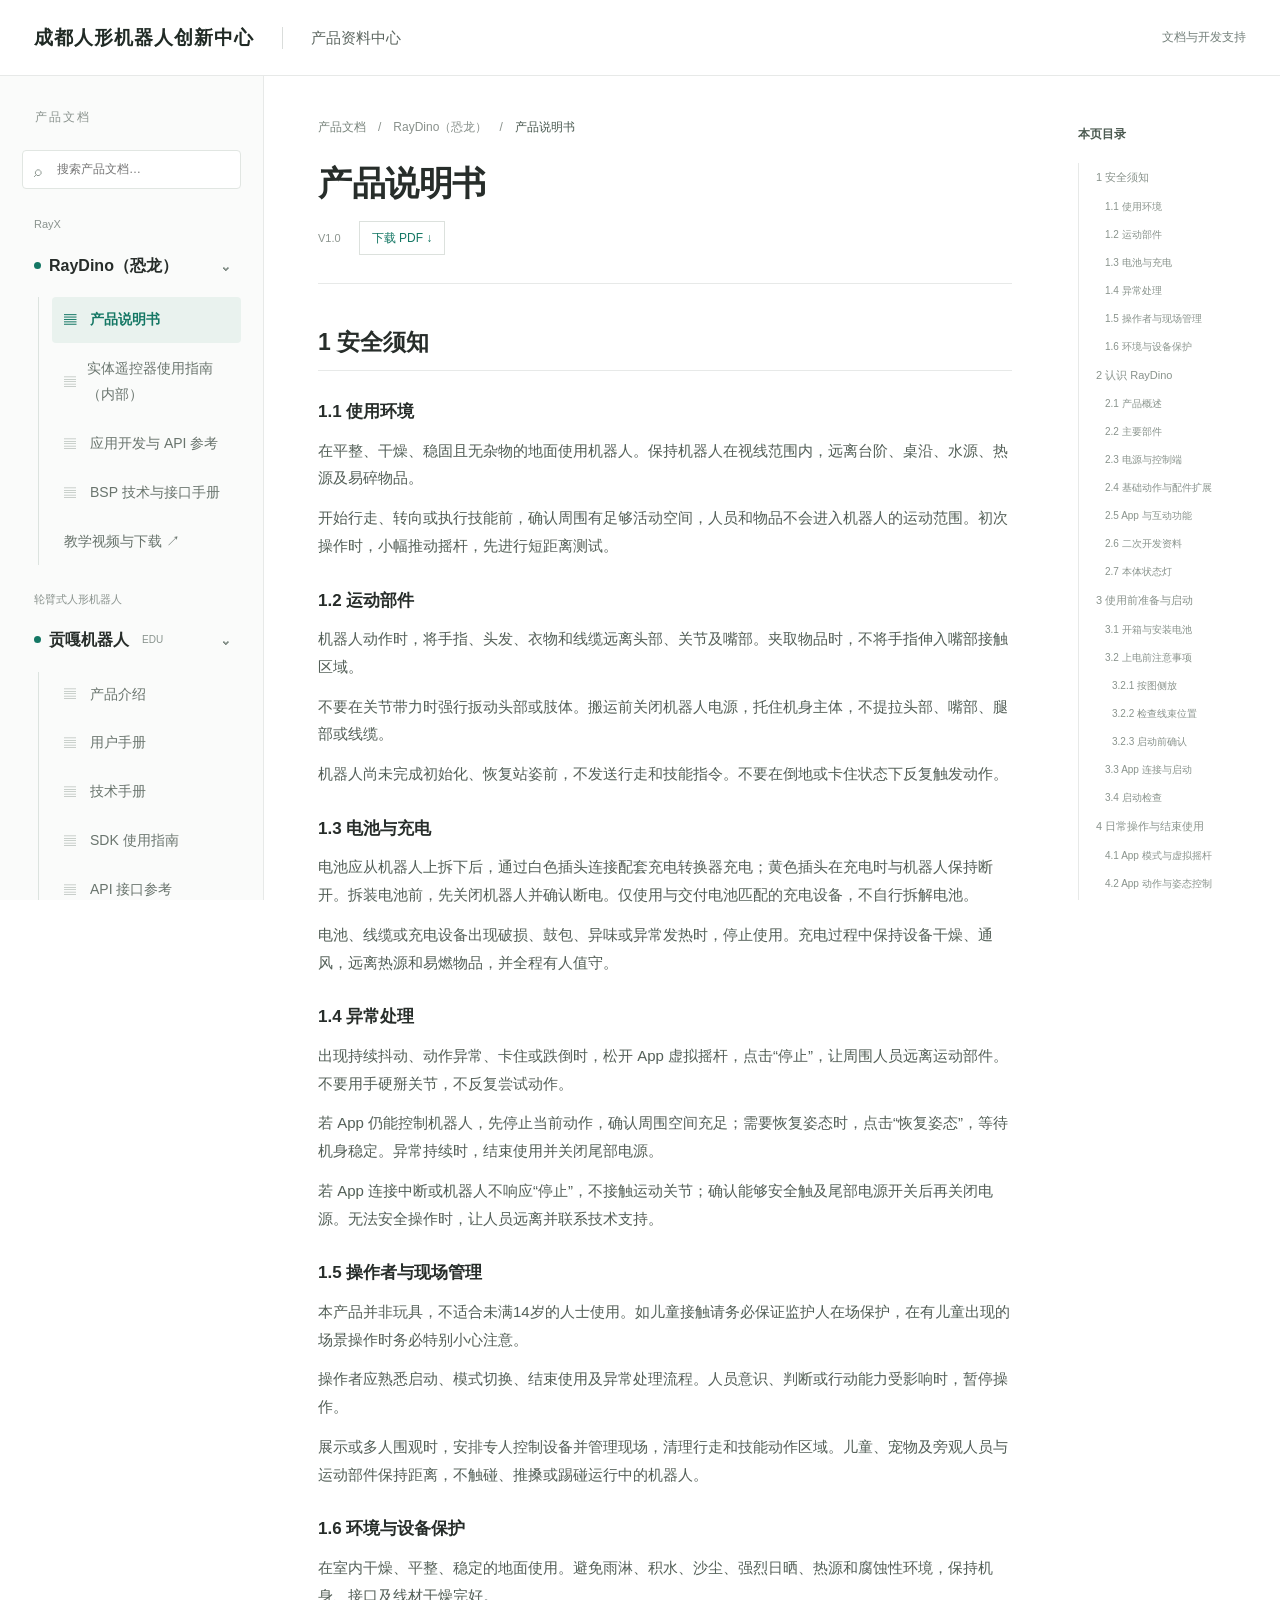
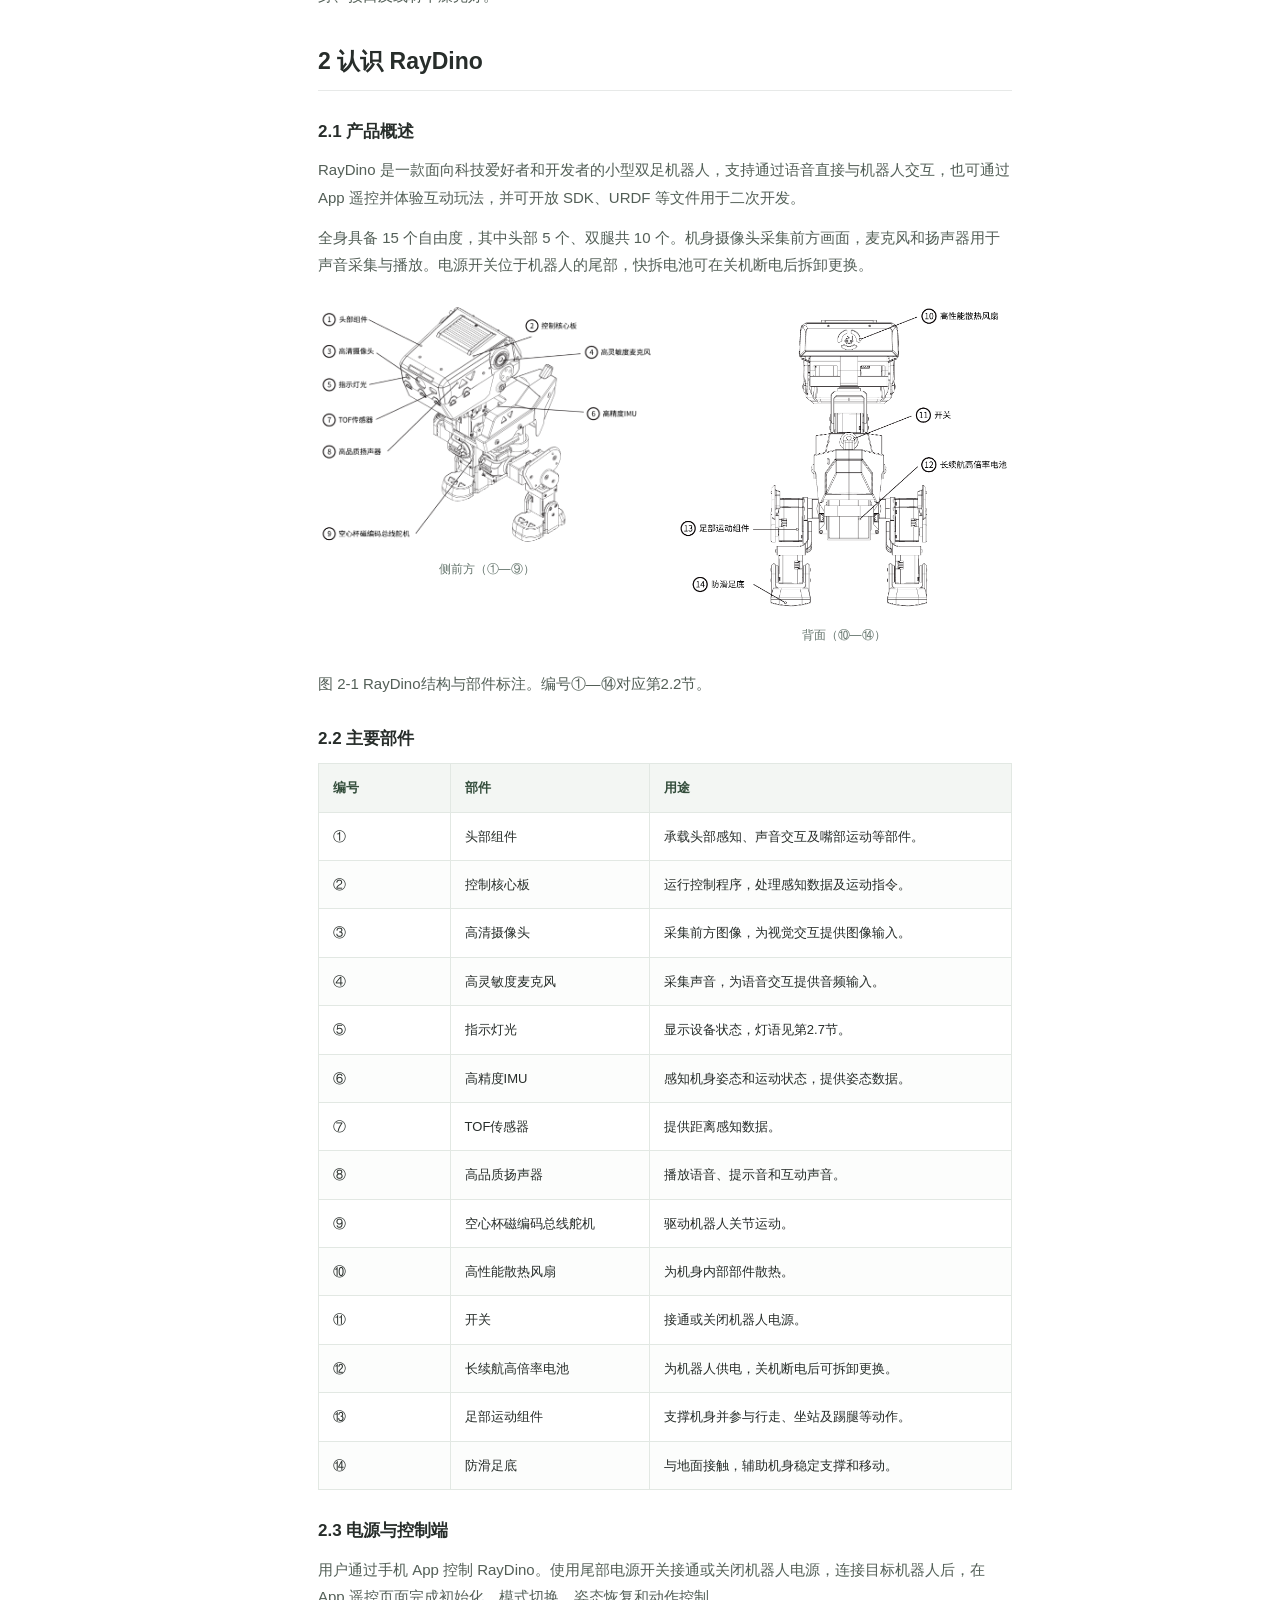
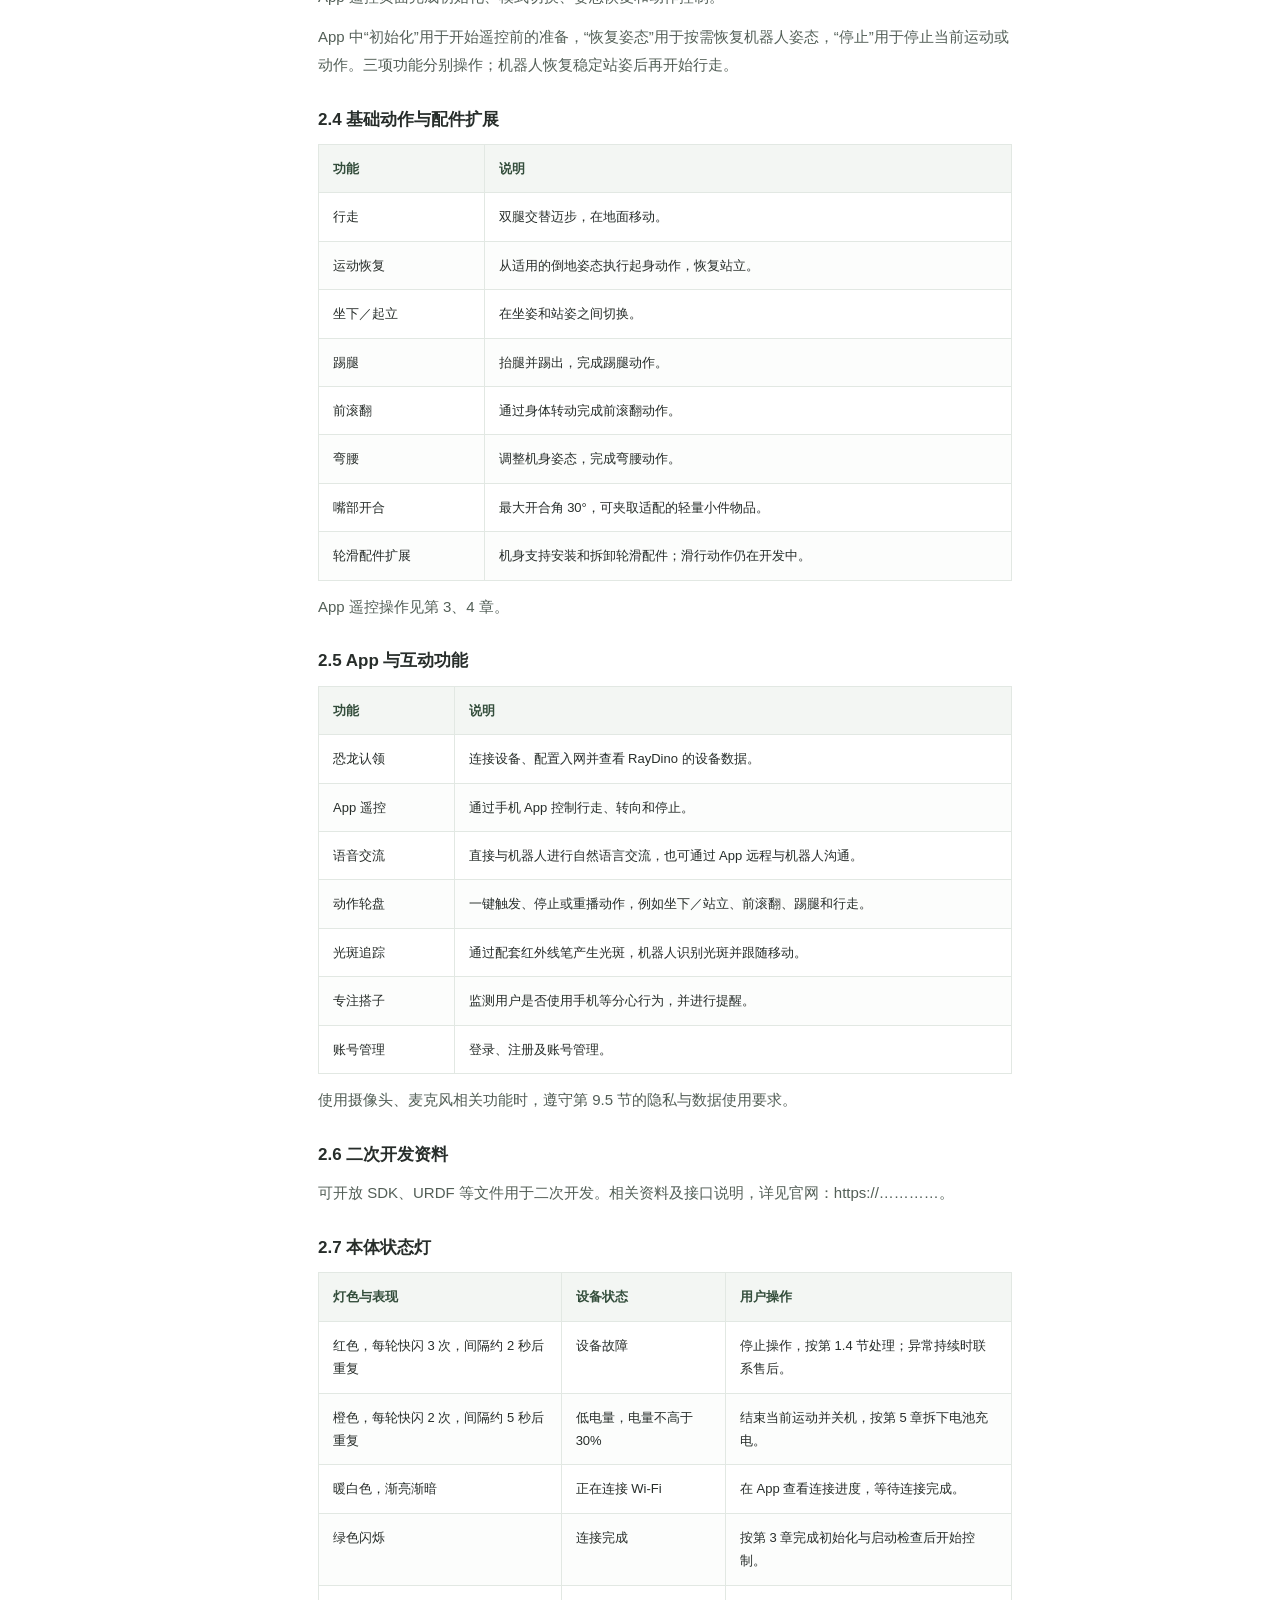
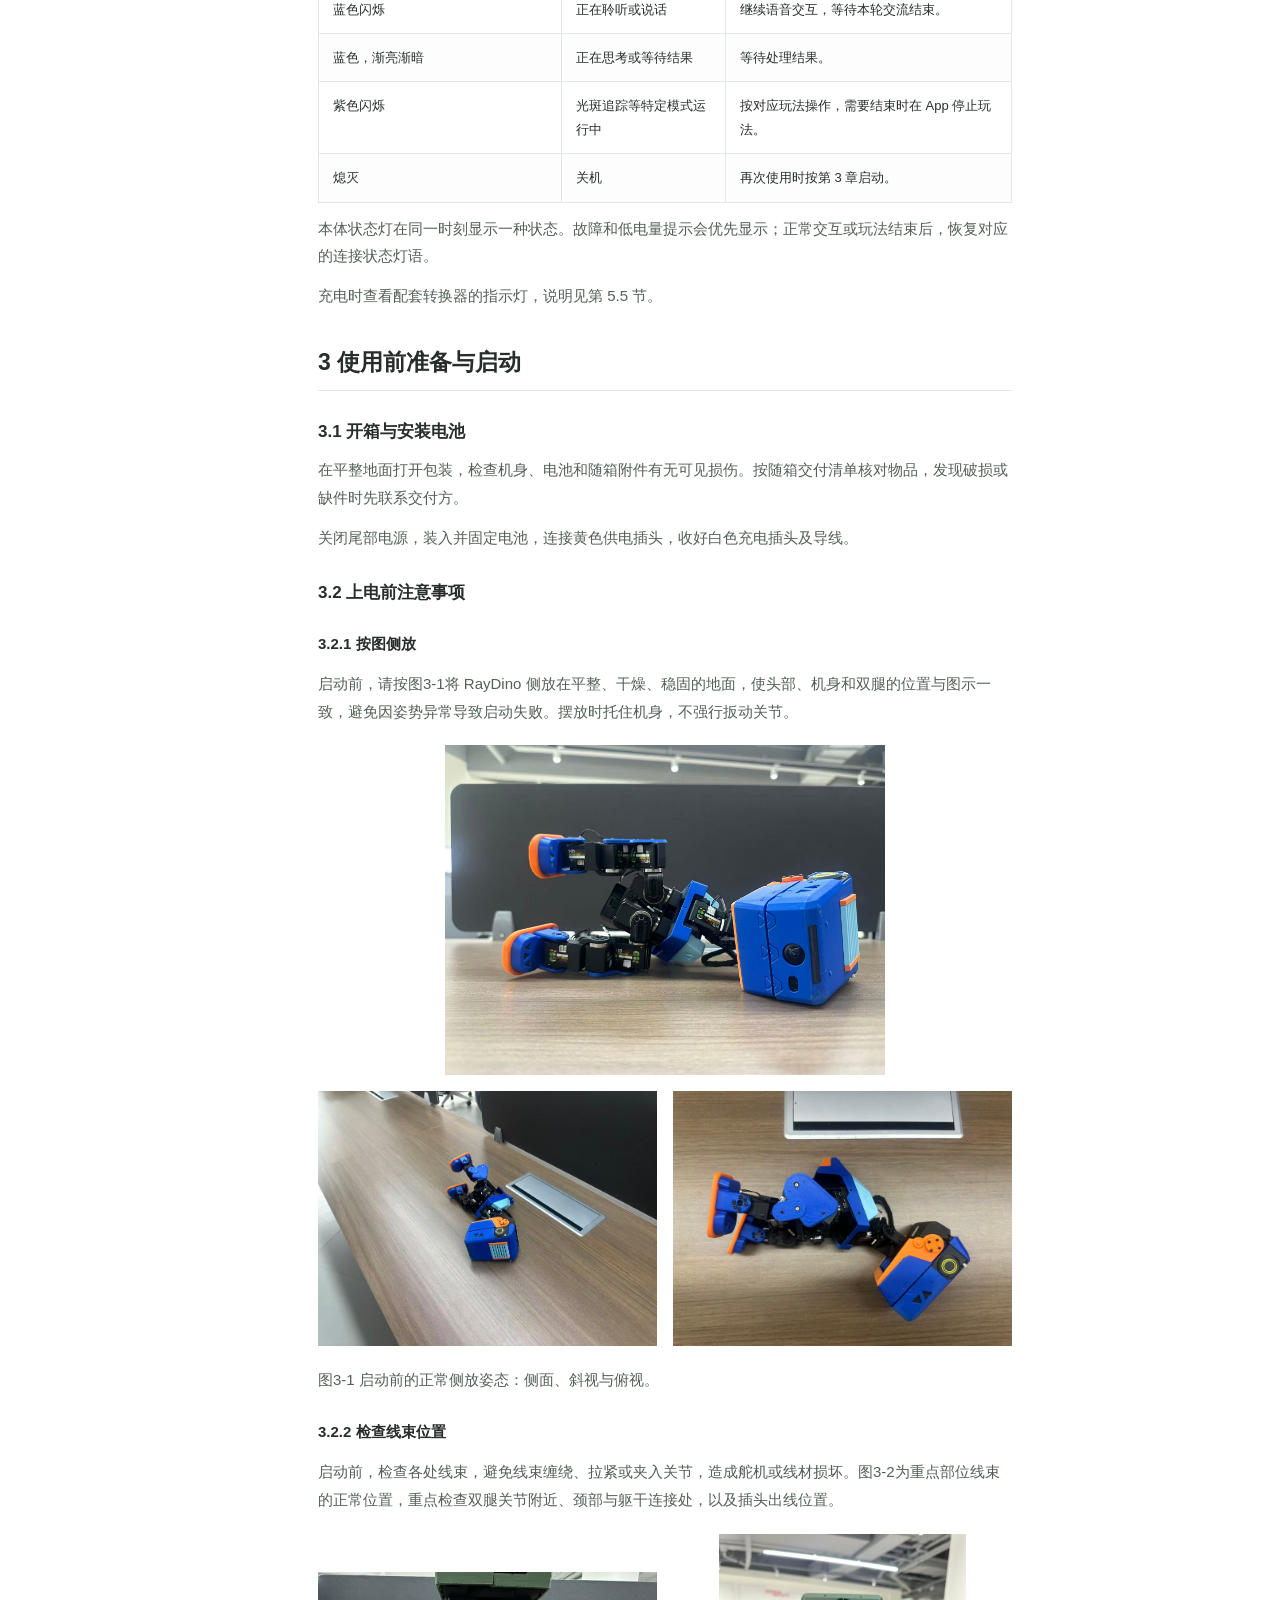
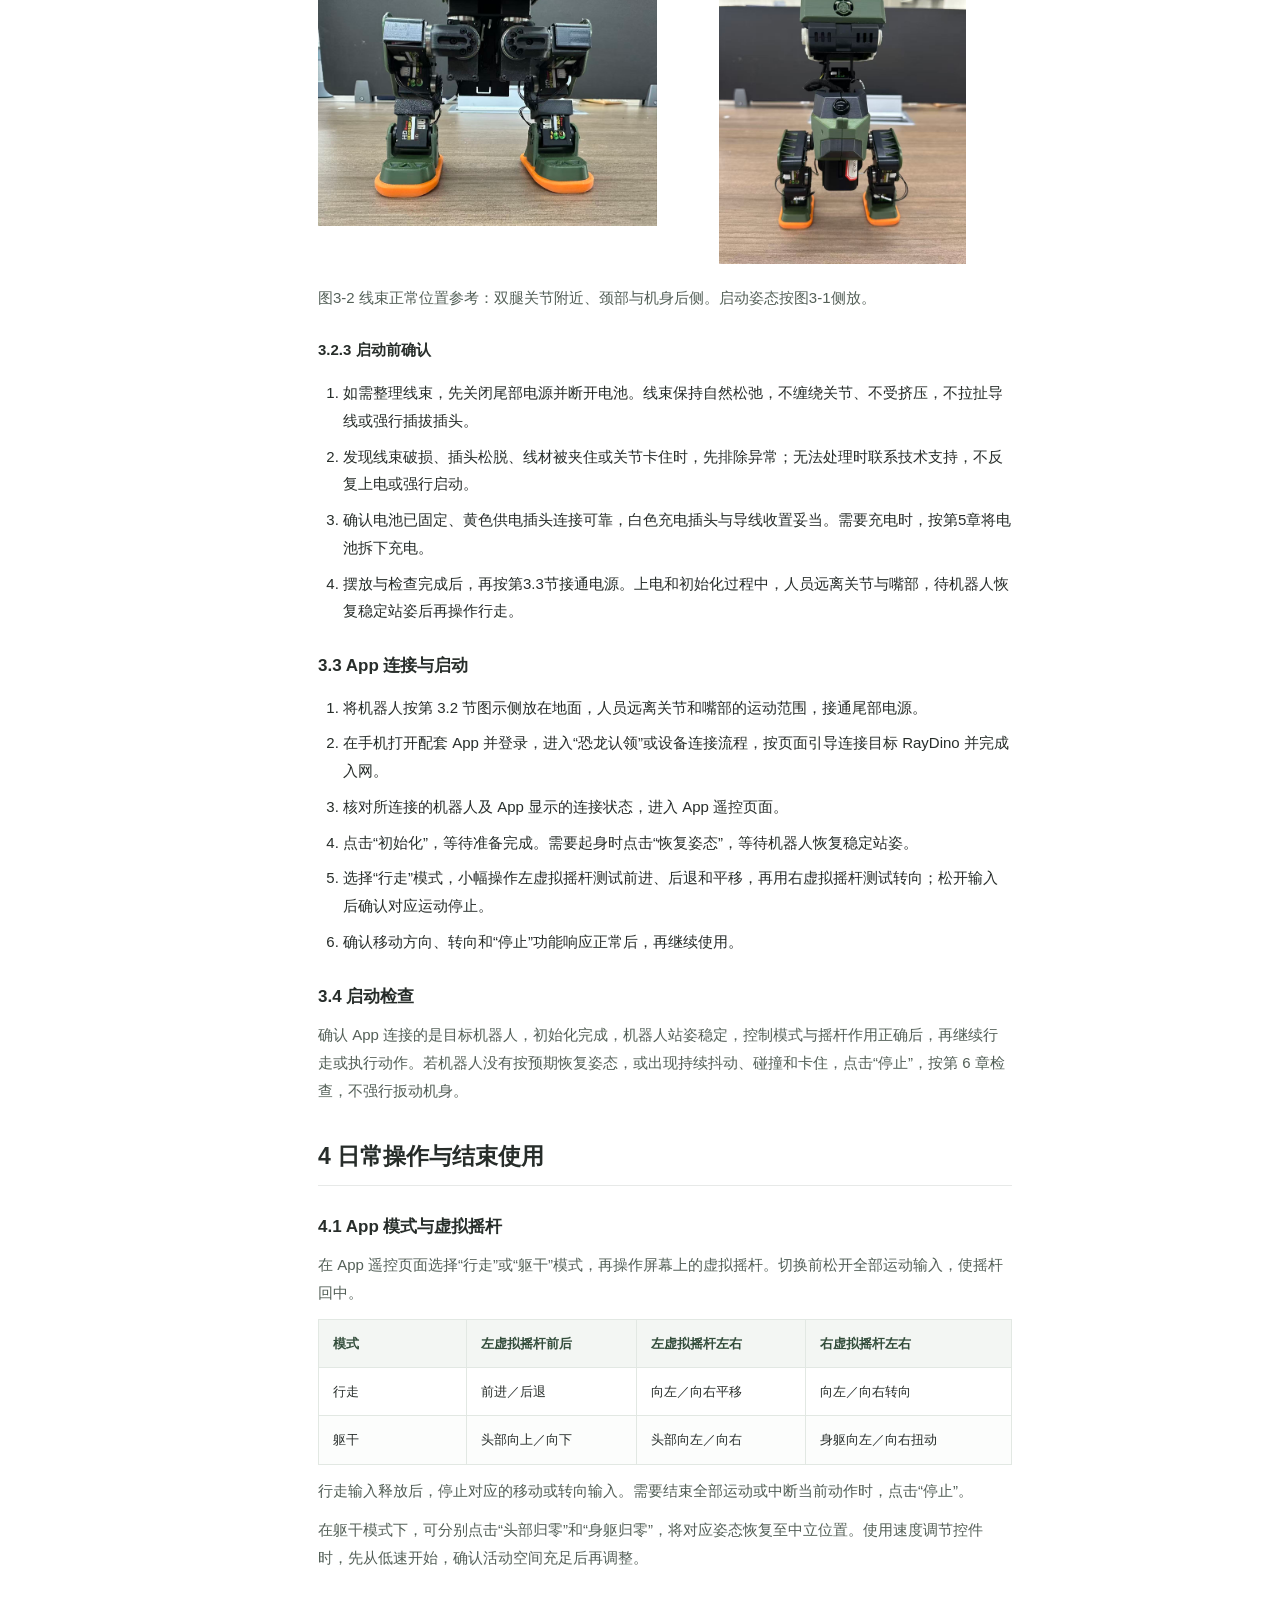
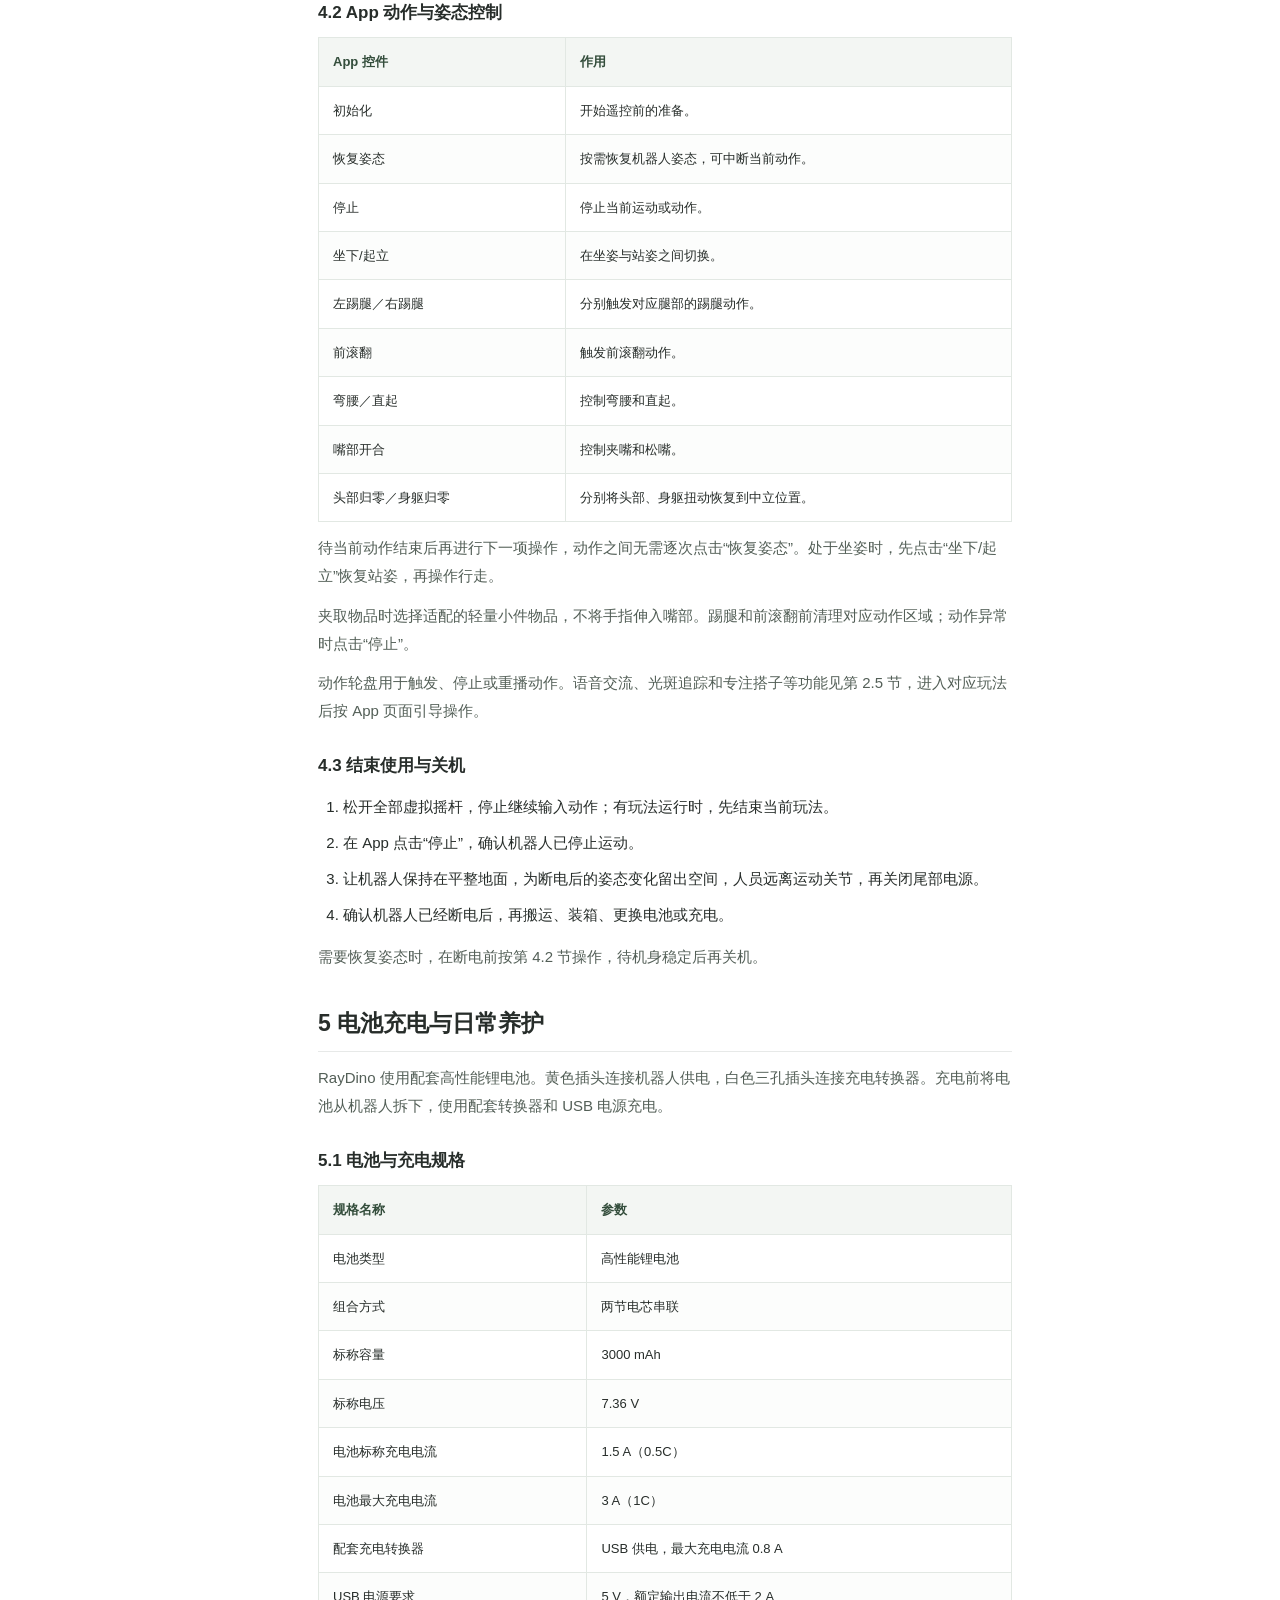
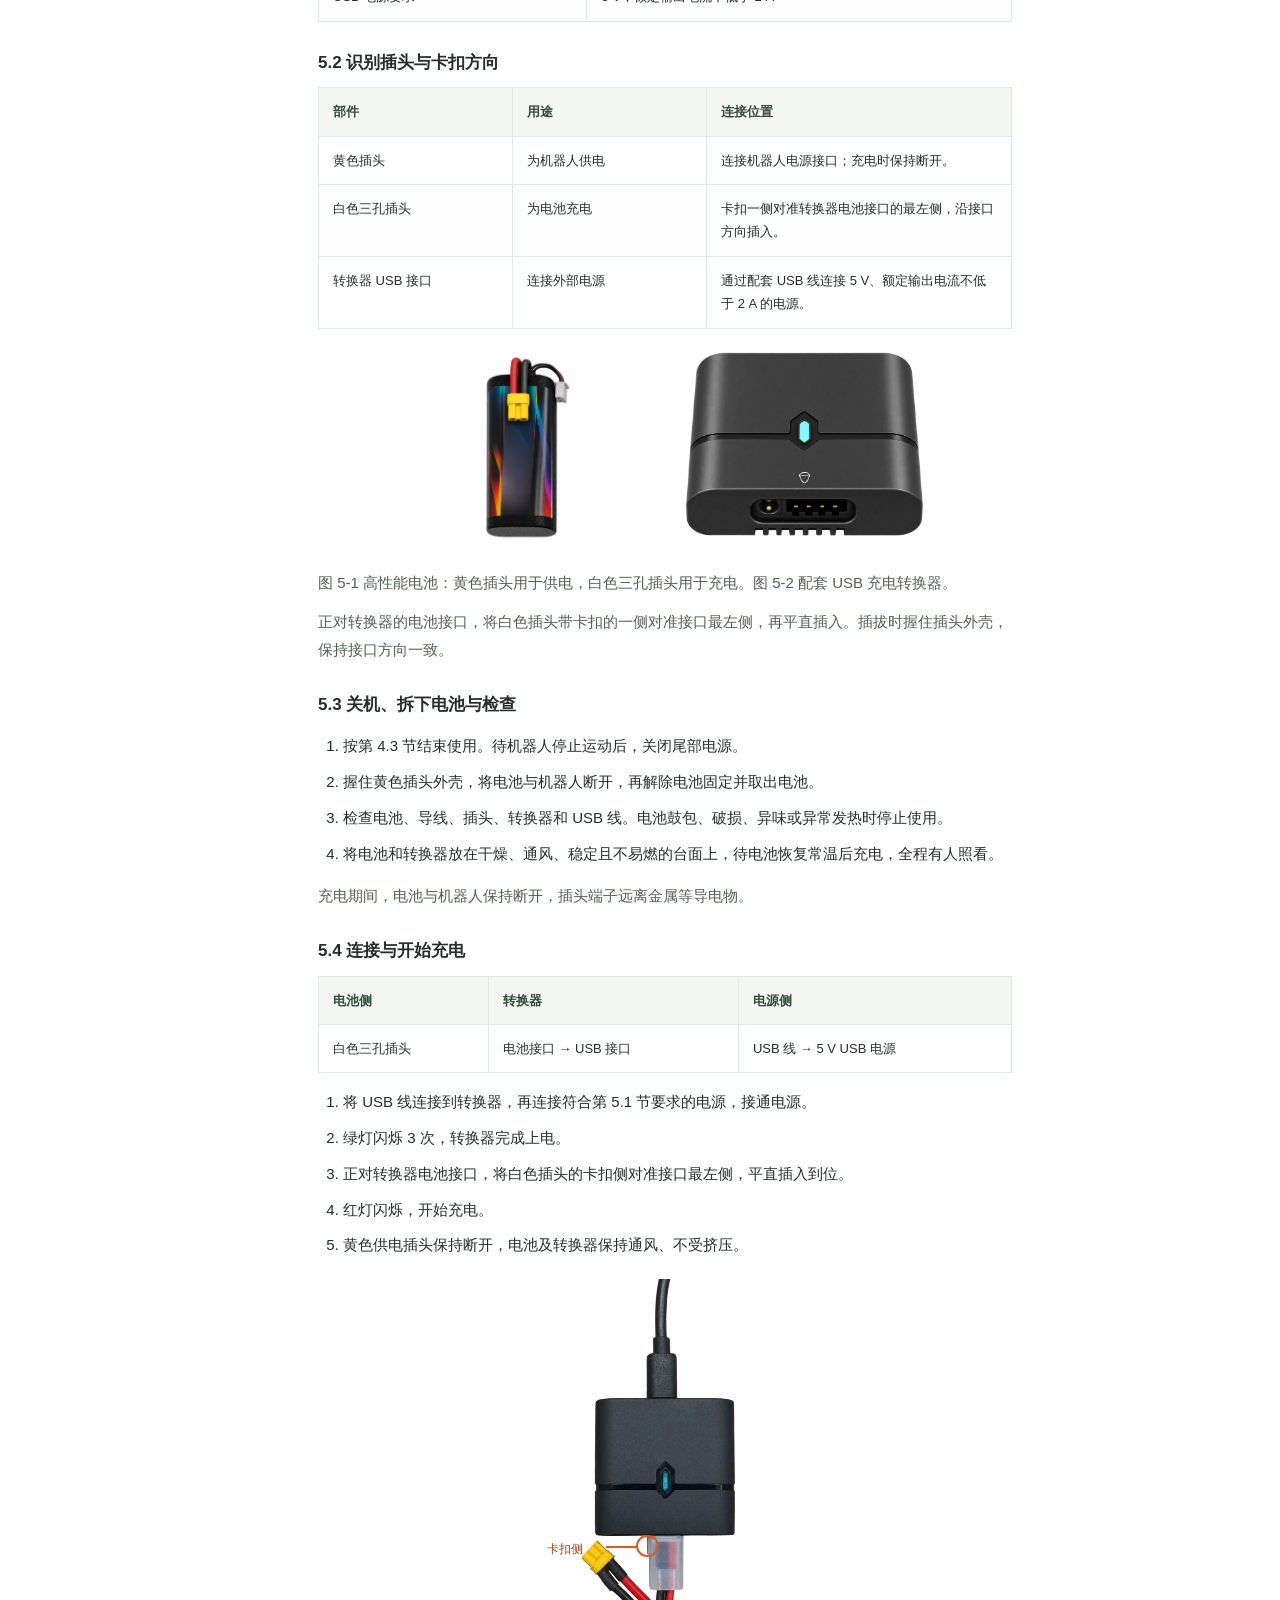
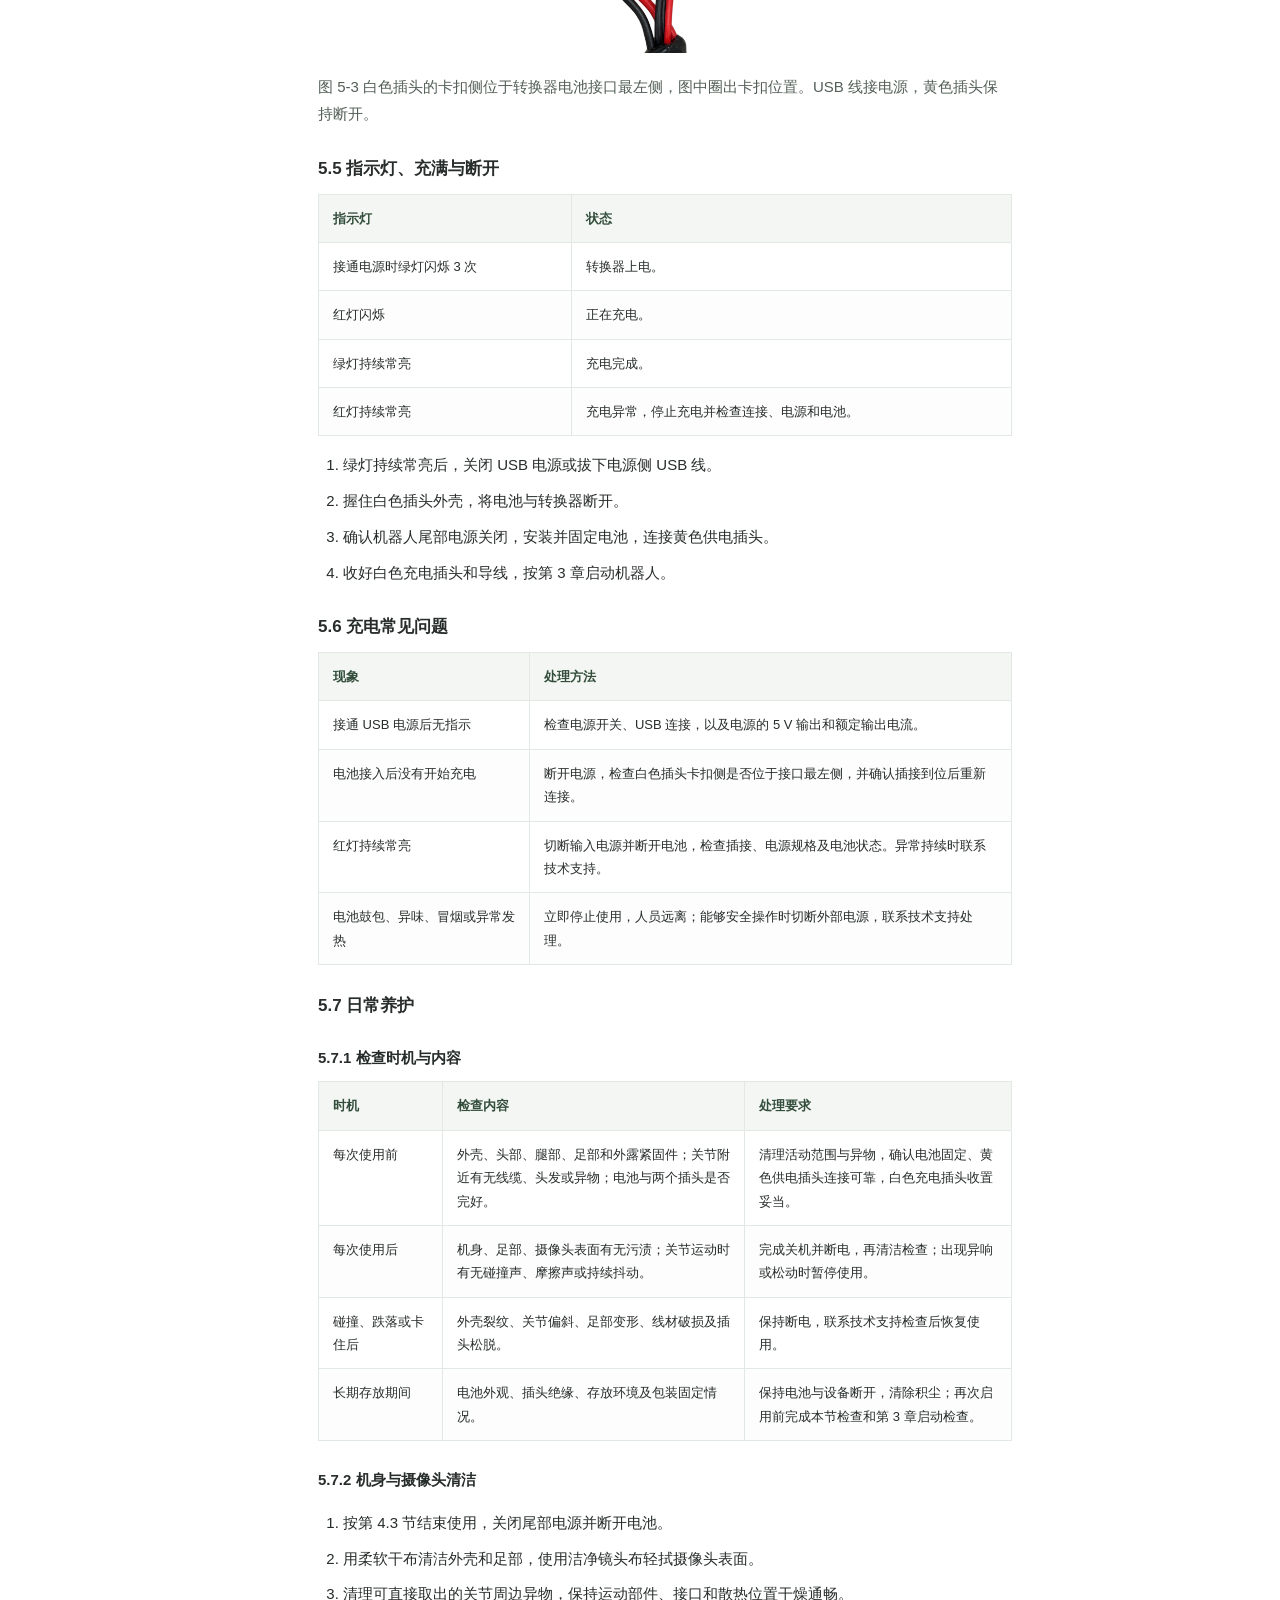
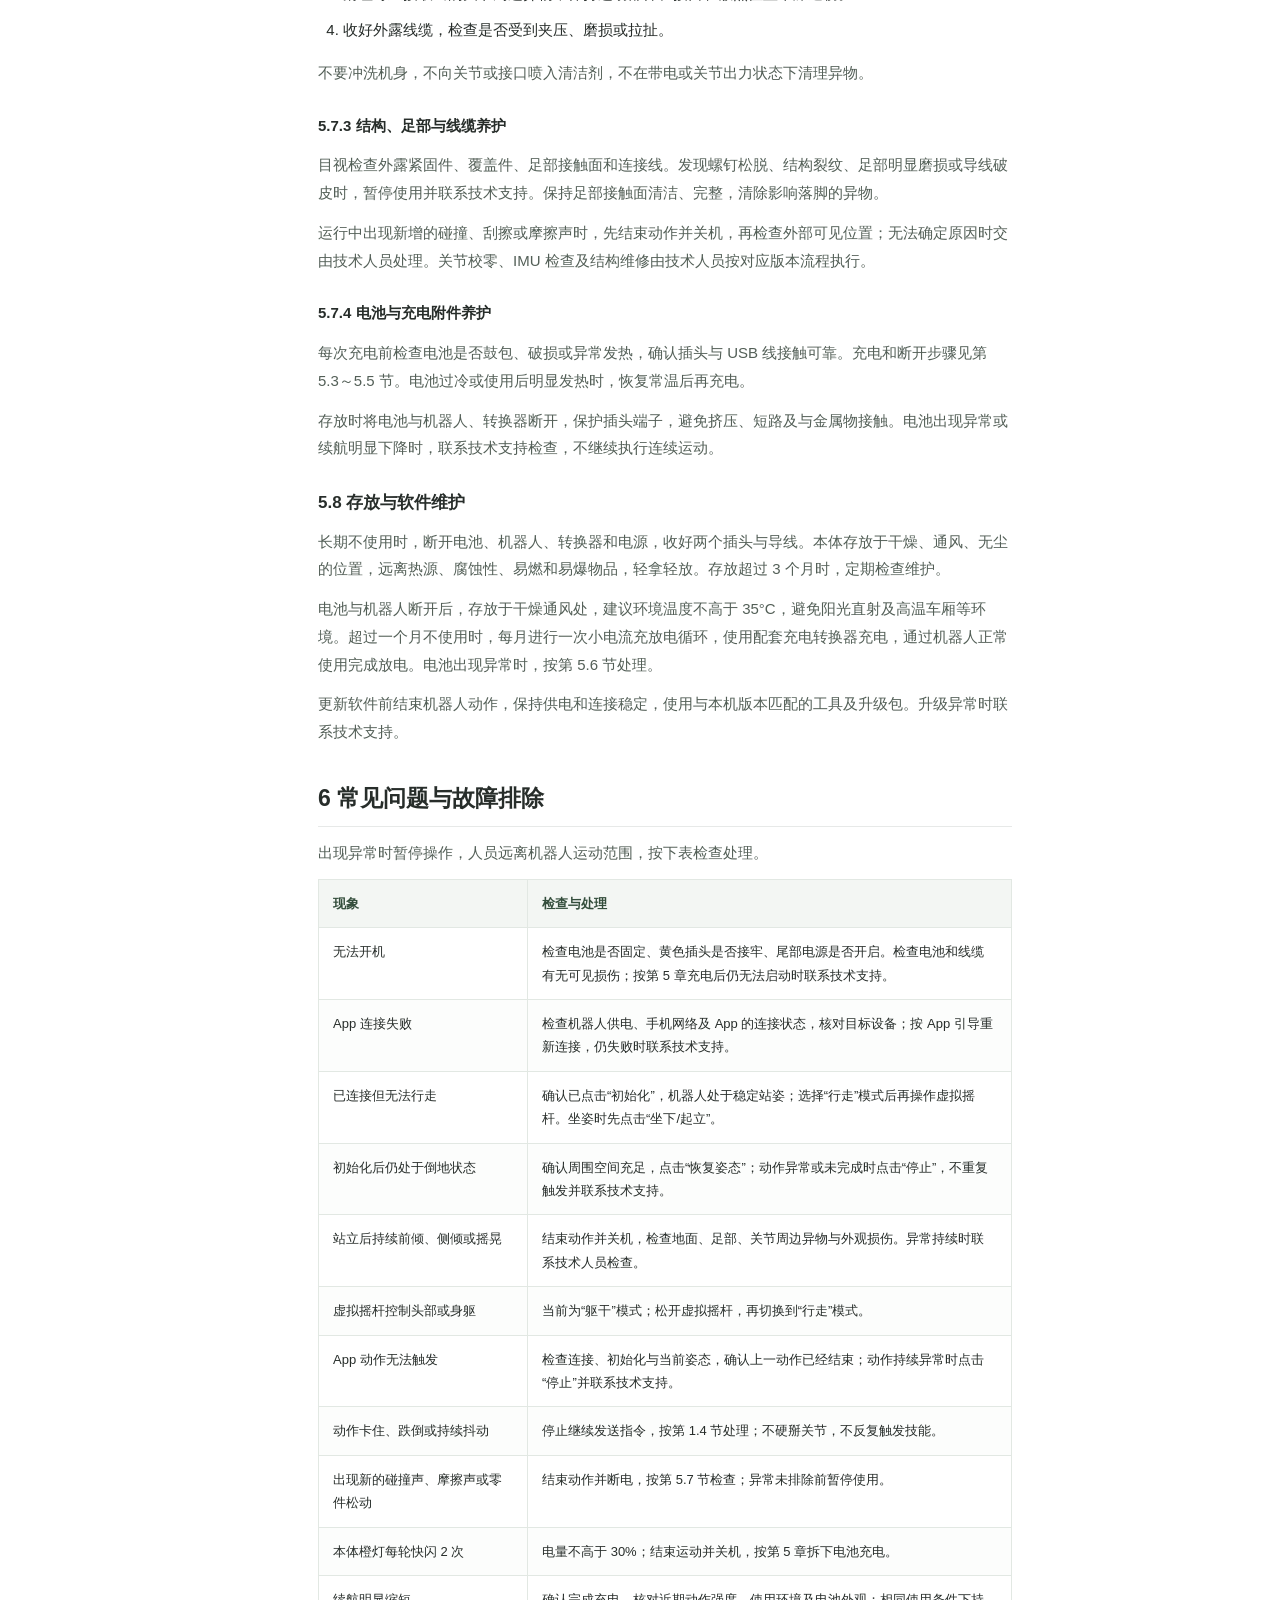
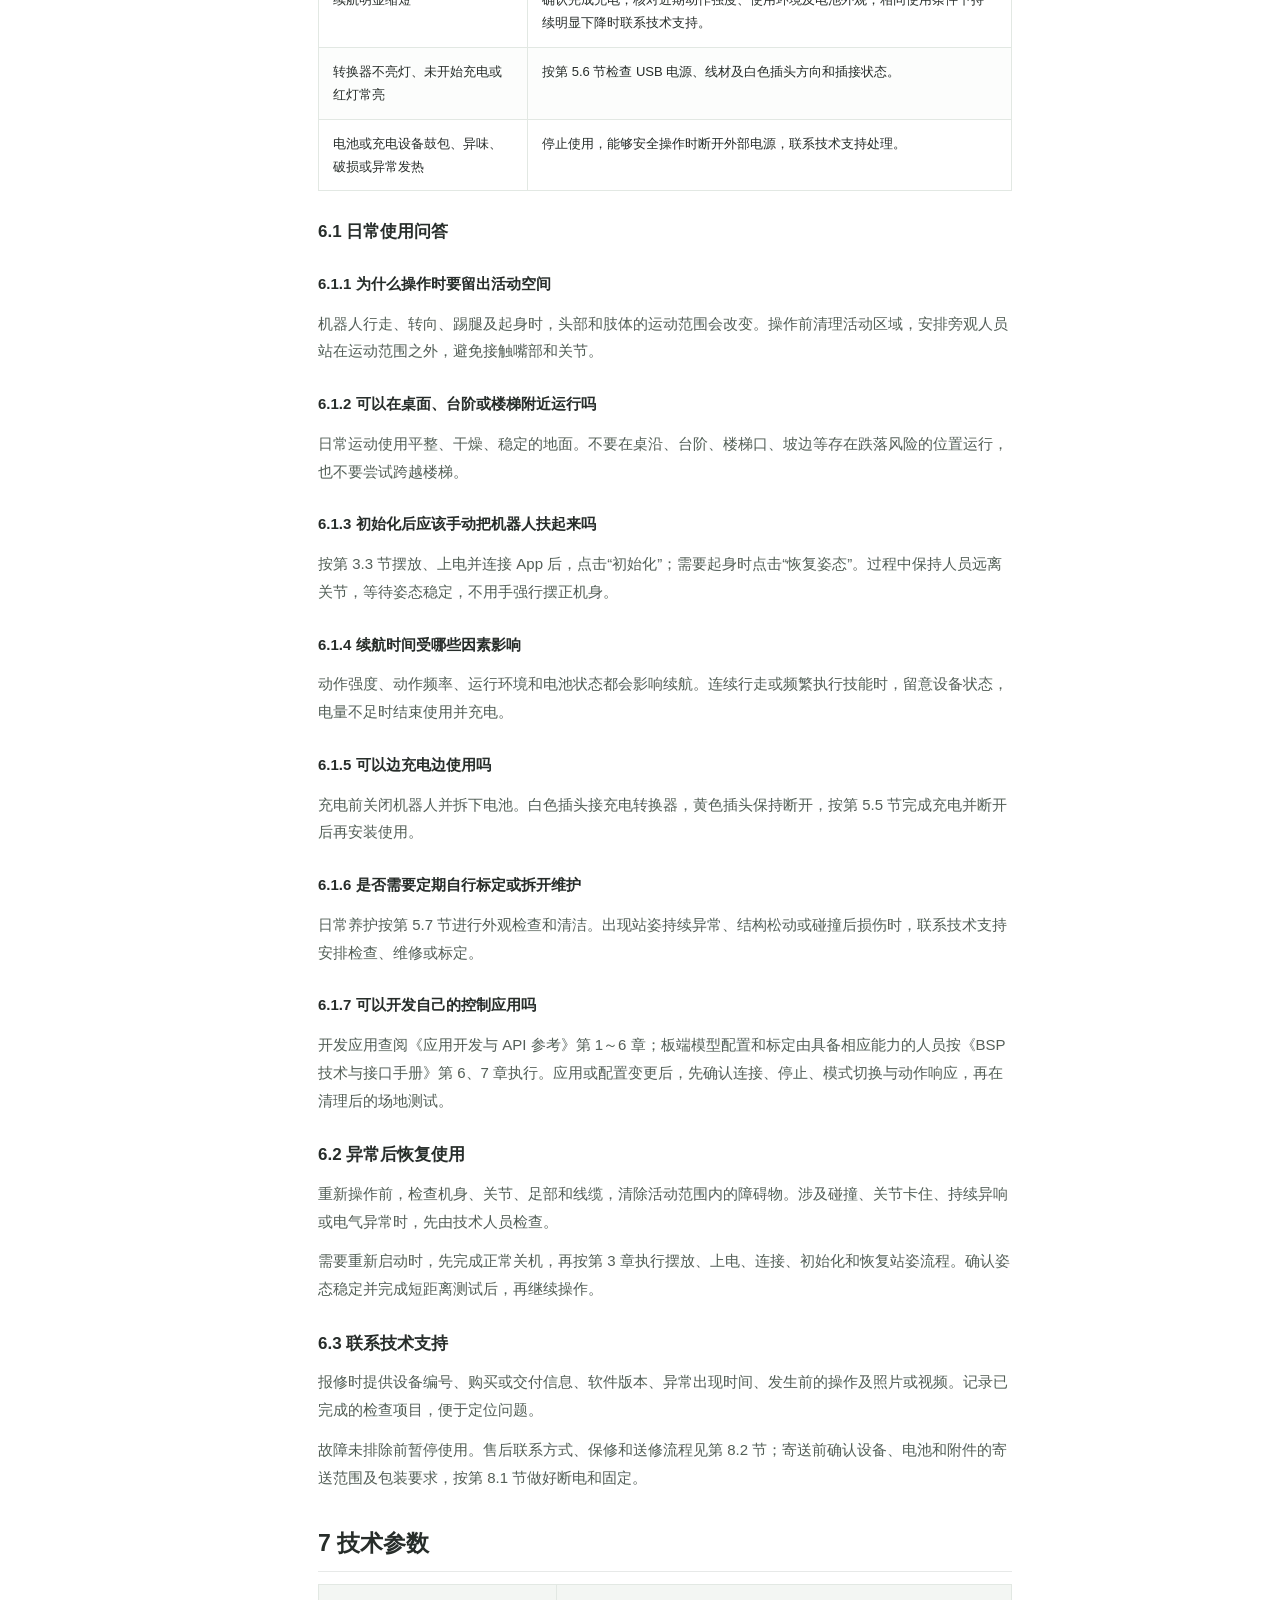
==== commit 7d9906ef: "Add illustrated side-lying startup and cable inspection precautions" ====
--- a/index.html
+++ b/index.html
@@ -16,7 +16,7 @@
 <button aria-label="关闭产品目录" class="backdrop"></button>
 <aside class="sidebar" id="sidebar"><p class="nav-caption">产品文档</p><div class="search-wrap"><span aria-hidden="true" class="search-icon">⌕</span><input aria-label="搜索产品文档" class="search" placeholder="搜索产品文档…" type="search"/></div><div aria-live="polite" class="search-results"></div><div class="product-tree"></div></aside>
 <div class="reading-layout"><main id="main"><div class="doc-topline"><a href="#gongka-edu/intro">产品文档</a><span>/</span><span class="breadcrumb-product"></span><span>/</span><span id="breadcrumb"></span></div><header class="doc-header"><h1 id="doc-title"></h1><p class="doc-description"></p><div class="doc-actions"><span class="current-product"></span><span class="doc-version"></span><span class="doc-language">中文</span><a class="pdf-link" download="" hidden="">下载 PDF ↓</a><button class="print-button" type="button">打印 / 保存 PDF ↗</button></div></header><article id="document"></article><div class="doc-footer"></div><div class="page-bottom">成都人形机器人创新中心 · 产品资料中心</div></main><aside class="right-rail"><p class="toc-caption">本页目录</p><div aria-label="本页目录" class="page-toc"></div></aside></div>
-<script id="product-catalog" type="application/json">{"site": {"entry": "index.html", "title": "产品资料中心", "company_name": "成都人形机器人创新中心"}, "products": [{"id": "raydino", "line": "RayX", "name": "RayDino（恐龙）", "english_name": "RayDino", "model": "RayDino", "resources_page": "products/raydino/resources.html", "documents": [{"id": "manual", "title": "产品说明书", "version": "V1.0", "date": "2026.11.24", "pdf": "PDF/raydino/RayDino-manual-V1.0.pdf", "online": "index.html#raydino/manual", "pages": 20, "bytes": 6883793, "summary": "App操作、本体灯语、电池充电、日常养护与售后服务", "html": "\u003ch2 id=\"s1\">1 安全须知\u003c/h2>\n\u003ch3 id=\"s1-1\">1.1 使用环境\u003c/h3>\n\u003cp>在平整、干燥、稳固且无杂物的地面使用机器人。保持机器人在视线范围内，远离台阶、桌沿、水源、热源及易碎物品。\u003c/p>\n\u003cp>开始行走、转向或执行技能前，确认周围有足够活动空间，人员和物品不会进入机器人的运动范围。初次操作时，小幅推动摇杆，先进行短距离测试。\u003c/p>\n\u003ch3 id=\"s1-2\">1.2 运动部件\u003c/h3>\n\u003cp>机器人动作时，将手指、头发、衣物和线缆远离头部、关节及嘴部。夹取物品时，不将手指伸入嘴部接触区域。\u003c/p>\n\u003cp>不要在关节带力时强行扳动头部或肢体。搬运前关闭机器人电源，托住机身主体，不提拉头部、嘴部、腿部或线缆。\u003c/p>\n\u003cp>机器人尚未完成初始化、恢复站姿前，不发送行走和技能指令。不要在倒地或卡住状态下反复触发动作。\u003c/p>\n\u003ch3 id=\"s1-3\">1.3 电池与充电\u003c/h3>\n\u003cp>电池应从机器人上拆下后，通过白色插头连接配套充电转换器充电；黄色插头在充电时与机器人保持断开。拆装电池前，先关闭机器人并确认断电。仅使用与交付电池匹配的充电设备，不自行拆解电池。\u003c/p>\n\u003cp>电池、线缆或充电设备出现破损、鼓包、异味或异常发热时，停止使用。充电过程中保持设备干燥、通风，远离热源和易燃物品，并全程有人值守。\u003c/p>\n\u003ch3 id=\"s1-4\">1.4 异常处理\u003c/h3>\n\u003cp>出现持续抖动、动作异常、卡住或跌倒时，松开 App 虚拟摇杆，点击“停止”，让周围人员远离运动部件。不要用手硬掰关节，不反复尝试动作。\u003c/p>\n\u003cp>若 App 仍能控制机器人，先停止当前动作，确认周围空间充足；需要恢复姿态时，点击“恢复姿态”，等待机身稳定。异常持续时，结束使用并关闭尾部电源。\u003c/p>\n\u003cp>若 App 连接中断或机器人不响应“停止”，不接触运动关节；确认能够安全触及尾部电源开关后再关闭电源。无法安全操作时，让人员远离并联系技术支持。\u003c/p>\n\u003ch3 id=\"s1-5\">1.5 操作者与现场管理\u003c/h3>\n\u003cp>本产品并非玩具，不适合未满14岁的人士使用。如儿童接触请务必保证监护人在场保护，在有儿童出现的场景操作时务必特别小心注意。\u003c/p>\n\u003cp>操作者应熟悉启动、模式切换、结束使用及异常处理流程。人员意识、判断或行动能力受影响时，暂停操作。\u003c/p>\n\u003cp>展示或多人围观时，安排专人控制设备并管理现场，清理行走和技能动作区域。儿童、宠物及旁观人员与运动部件保持距离，不触碰、推搡或踢碰运行中的机器人。\u003c/p>\n\u003ch3 id=\"s1-6\">1.6 环境与设备保护\u003c/h3>\n\u003cp>在室内干燥、平整、稳定的地面使用。避免雨淋、积水、沙尘、强烈日晒、热源和腐蚀性环境，保持机身、接口及线材干燥完好。\u003c/p>\n\u003ch2 id=\"s2\">2 认识 RayDino\u003c/h2>\n\u003ch3 id=\"s2-1\">2.1 产品概述\u003c/h3>\n\u003cp>RayDino 是一款面向科技爱好者和开发者的小型双足机器人，支持通过语音直接与机器人交互，也可通过 App 遥控并体验互动玩法，并可开放 SDK、URDF 等文件用于二次开发。\u003c/p>\n\u003cp>全身具备 15 个自由度，其中头部 5 个、双腿共 10 个。机身摄像头采集前方画面，麦克风和扬声器用于声音采集与播放。电源开关位于机器人的尾部，快拆电池可在关机断电后拆卸更换。\u003c/p>\n\u003cdiv class=\"raydino-structure\" style=\"display:grid;grid-template-columns:repeat(auto-fit,minmax(min(100%,330px),1fr));gap:20px;max-width:100%;margin:24px auto;align-items:start;\">\u003cfigure style=\"margin:0;min-width:0;text-align:center\">\u003csvg aria-label=\"侧前方（①—⑨）结构标注\" role=\"img\" style=\"display:block;width:100%;height:auto\" viewbox=\"293 816 1470 1060\" xmlns=\"http://www.w3.org/2000/svg\">\u003cimage height=\"2481\" href=\"assets/raydino/structure-labelled.png\" width=\"3508\" x=\"0\" y=\"0\"/>\u003c/svg>\u003cfigcaption style=\"font-size:12px;color:#65756d\">侧前方（①—⑨）\u003c/figcaption>\u003c/figure>\u003cfigure style=\"margin:0;min-width:0;text-align:center\">\u003csvg aria-label=\"背面（⑩—⑭）结构标注\" role=\"img\" style=\"display:block;width:100%;height:auto\" viewbox=\"1812 753 1248 1143\" xmlns=\"http://www.w3.org/2000/svg\">\u003cimage height=\"2481\" href=\"assets/raydino/structure-labelled.png\" width=\"3508\" x=\"0\" y=\"0\"/>\u003c/svg>\u003cfigcaption style=\"font-size:12px;color:#65756d\">背面（⑩—⑭）\u003c/figcaption>\u003c/figure>\u003c/div>\n\u003cp>图 2-1 RayDino结构与部件标注。编号①—⑭对应第2.2节。\u003c/p>\n\u003ch3 id=\"s2-2\">2.2 主要部件\u003c/h3>\n\u003ctable>\n\u003cthead>\n\u003ctr>\n\u003cth>编号\u003c/th>\n\u003cth>部件\u003c/th>\n\u003cth>用途\u003c/th>\n\u003c/tr>\n\u003c/thead>\n\u003ctbody>\n\u003ctr>\n\u003ctd>①\u003c/td>\n\u003ctd>头部组件\u003c/td>\n\u003ctd>承载头部感知、声音交互及嘴部运动等部件。\u003c/td>\n\u003c/tr>\n\u003ctr>\n\u003ctd>②\u003c/td>\n\u003ctd>控制核心板\u003c/td>\n\u003ctd>运行控制程序，处理感知数据及运动指令。\u003c/td>\n\u003c/tr>\n\u003ctr>\n\u003ctd>③\u003c/td>\n\u003ctd>高清摄像头\u003c/td>\n\u003ctd>采集前方图像，为视觉交互提供图像输入。\u003c/td>\n\u003c/tr>\n\u003ctr>\n\u003ctd>④\u003c/td>\n\u003ctd>高灵敏度麦克风\u003c/td>\n\u003ctd>采集声音，为语音交互提供音频输入。\u003c/td>\n\u003c/tr>\n\u003ctr>\n\u003ctd>⑤\u003c/td>\n\u003ctd>指示灯光\u003c/td>\n\u003ctd>显示设备状态，灯语见第2.7节。\u003c/td>\n\u003c/tr>\n\u003ctr>\n\u003ctd>⑥\u003c/td>\n\u003ctd>高精度IMU\u003c/td>\n\u003ctd>感知机身姿态和运动状态，提供姿态数据。\u003c/td>\n\u003c/tr>\n\u003ctr>\n\u003ctd>⑦\u003c/td>\n\u003ctd>TOF传感器\u003c/td>\n\u003ctd>提供距离感知数据。\u003c/td>\n\u003c/tr>\n\u003ctr>\n\u003ctd>⑧\u003c/td>\n\u003ctd>高品质扬声器\u003c/td>\n\u003ctd>播放语音、提示音和互动声音。\u003c/td>\n\u003c/tr>\n\u003ctr>\n\u003ctd>⑨\u003c/td>\n\u003ctd>空心杯磁编码总线舵机\u003c/td>\n\u003ctd>驱动机器人关节运动。\u003c/td>\n\u003c/tr>\n\u003ctr>\n\u003ctd>⑩\u003c/td>\n\u003ctd>高性能散热风扇\u003c/td>\n\u003ctd>为机身内部部件散热。\u003c/td>\n\u003c/tr>\n\u003ctr>\n\u003ctd>⑪\u003c/td>\n\u003ctd>开关\u003c/td>\n\u003ctd>接通或关闭机器人电源。\u003c/td>\n\u003c/tr>\n\u003ctr>\n\u003ctd>⑫\u003c/td>\n\u003ctd>长续航高倍率电池\u003c/td>\n\u003ctd>为机器人供电，关机断电后可拆卸更换。\u003c/td>\n\u003c/tr>\n\u003ctr>\n\u003ctd>⑬\u003c/td>\n\u003ctd>足部运动组件\u003c/td>\n\u003ctd>支撑机身并参与行走、坐站及踢腿等动作。\u003c/td>\n\u003c/tr>\n\u003ctr>\n\u003ctd>⑭\u003c/td>\n\u003ctd>防滑足底\u003c/td>\n\u003ctd>与地面接触，辅助机身稳定支撑和移动。\u003c/td>\n\u003c/tr>\n\u003c/tbody>\n\u003c/table>\n\u003ch3 id=\"s2-3\">2.3 电源与控制端\u003c/h3>\n\u003cp>用户通过手机 App 控制 RayDino。使用尾部电源开关接通或关闭机器人电源，连接目标机器人后，在 App 遥控页面完成初始化、模式切换、姿态恢复和动作控制。\u003c/p>\n\u003cp>App 中“初始化”用于开始遥控前的准备，“恢复姿态”用于按需恢复机器人姿态，“停止”用于停止当前运动或动作。三项功能分别操作；机器人恢复稳定站姿后再开始行走。\u003c/p>\n\u003ch3 id=\"s2-4\">2.4 基础动作与配件扩展\u003c/h3>\n\u003ctable>\n\u003cthead>\n\u003ctr>\n\u003cth>功能\u003c/th>\n\u003cth>说明\u003c/th>\n\u003c/tr>\n\u003c/thead>\n\u003ctbody>\n\u003ctr>\n\u003ctd>行走\u003c/td>\n\u003ctd>双腿交替迈步，在地面移动。\u003c/td>\n\u003c/tr>\n\u003ctr>\n\u003ctd>运动恢复\u003c/td>\n\u003ctd>从适用的倒地姿态执行起身动作，恢复站立。\u003c/td>\n\u003c/tr>\n\u003ctr>\n\u003ctd>坐下／起立\u003c/td>\n\u003ctd>在坐姿和站姿之间切换。\u003c/td>\n\u003c/tr>\n\u003ctr>\n\u003ctd>踢腿\u003c/td>\n\u003ctd>抬腿并踢出，完成踢腿动作。\u003c/td>\n\u003c/tr>\n\u003ctr>\n\u003ctd>前滚翻\u003c/td>\n\u003ctd>通过身体转动完成前滚翻动作。\u003c/td>\n\u003c/tr>\n\u003ctr>\n\u003ctd>弯腰\u003c/td>\n\u003ctd>调整机身姿态，完成弯腰动作。\u003c/td>\n\u003c/tr>\n\u003ctr>\n\u003ctd>嘴部开合\u003c/td>\n\u003ctd>最大开合角 30°，可夹取适配的轻量小件物品。\u003c/td>\n\u003c/tr>\n\u003ctr>\n\u003ctd>轮滑配件扩展\u003c/td>\n\u003ctd>机身支持安装和拆卸轮滑配件；滑行动作仍在开发中。\u003c/td>\n\u003c/tr>\n\u003c/tbody>\n\u003c/table>\n\u003cp>App 遥控操作见第 3、4 章。\u003c/p>\n\u003ch3 id=\"s2-5\">2.5 App 与互动功能\u003c/h3>\n\u003ctable>\n\u003cthead>\n\u003ctr>\n\u003cth>功能\u003c/th>\n\u003cth>说明\u003c/th>\n\u003c/tr>\n\u003c/thead>\n\u003ctbody>\n\u003ctr>\n\u003ctd>恐龙认领\u003c/td>\n\u003ctd>连接设备、配置入网并查看 RayDino 的设备数据。\u003c/td>\n\u003c/tr>\n\u003ctr>\n\u003ctd>App 遥控\u003c/td>\n\u003ctd>通过手机 App 控制行走、转向和停止。\u003c/td>\n\u003c/tr>\n\u003ctr>\n\u003ctd>语音交流\u003c/td>\n\u003ctd>直接与机器人进行自然语言交流，也可通过 App 远程与机器人沟通。\u003c/td>\n\u003c/tr>\n\u003ctr>\n\u003ctd>动作轮盘\u003c/td>\n\u003ctd>一键触发、停止或重播动作，例如坐下／站立、前滚翻、踢腿和行走。\u003c/td>\n\u003c/tr>\n\u003ctr>\n\u003ctd>光斑追踪\u003c/td>\n\u003ctd>通过配套红外线笔产生光斑，机器人识别光斑并跟随移动。\u003c/td>\n\u003c/tr>\n\u003ctr>\n\u003ctd>专注搭子\u003c/td>\n\u003ctd>监测用户是否使用手机等分心行为，并进行提醒。\u003c/td>\n\u003c/tr>\n\u003ctr>\n\u003ctd>账号管理\u003c/td>\n\u003ctd>登录、注册及账号管理。\u003c/td>\n\u003c/tr>\n\u003c/tbody>\n\u003c/table>\n\u003cp>使用摄像头、麦克风相关功能时，遵守第 9.5 节的隐私与数据使用要求。\u003c/p>\n\u003ch3 id=\"s2-6\">2.6 二次开发资料\u003c/h3>\n\u003cp>可开放 SDK、URDF 等文件用于二次开发。相关资料及接口说明，详见官网：https://…………。\u003c/p>\n\u003ch3 id=\"s2-7\">2.7 本体状态灯\u003c/h3>\n\u003ctable>\n\u003cthead>\n\u003ctr>\n\u003cth>灯色与表现\u003c/th>\n\u003cth>设备状态\u003c/th>\n\u003cth>用户操作\u003c/th>\n\u003c/tr>\n\u003c/thead>\n\u003ctbody>\n\u003ctr>\n\u003ctd>红色，每轮快闪 3 次，间隔约 2 秒后重复\u003c/td>\n\u003ctd>设备故障\u003c/td>\n\u003ctd>停止操作，按第 1.4 节处理；异常持续时联系售后。\u003c/td>\n\u003c/tr>\n\u003ctr>\n\u003ctd>橙色，每轮快闪 2 次，间隔约 5 秒后重复\u003c/td>\n\u003ctd>低电量，电量不高于 30%\u003c/td>\n\u003ctd>结束当前运动并关机，按第 5 章拆下电池充电。\u003c/td>\n\u003c/tr>\n\u003ctr>\n\u003ctd>暖白色，渐亮渐暗\u003c/td>\n\u003ctd>正在连接 Wi-Fi\u003c/td>\n\u003ctd>在 App 查看连接进度，等待连接完成。\u003c/td>\n\u003c/tr>\n\u003ctr>\n\u003ctd>绿色闪烁\u003c/td>\n\u003ctd>连接完成\u003c/td>\n\u003ctd>按第 3 章完成初始化与启动检查后开始控制。\u003c/td>\n\u003c/tr>\n\u003ctr>\n\u003ctd>蓝色闪烁\u003c/td>\n\u003ctd>正在聆听或说话\u003c/td>\n\u003ctd>继续语音交互，等待本轮交流结束。\u003c/td>\n\u003c/tr>\n\u003ctr>\n\u003ctd>蓝色，渐亮渐暗\u003c/td>\n\u003ctd>正在思考或等待结果\u003c/td>\n\u003ctd>等待处理结果。\u003c/td>\n\u003c/tr>\n\u003ctr>\n\u003ctd>紫色闪烁\u003c/td>\n\u003ctd>光斑追踪等特定模式运行中\u003c/td>\n\u003ctd>按对应玩法操作，需要结束时在 App 停止玩法。\u003c/td>\n\u003c/tr>\n\u003ctr>\n\u003ctd>熄灭\u003c/td>\n\u003ctd>关机\u003c/td>\n\u003ctd>再次使用时按第 3 章启动。\u003c/td>\n\u003c/tr>\n\u003c/tbody>\n\u003c/table>\n\u003cp>本体状态灯在同一时刻显示一种状态。故障和低电量提示会优先显示；正常交互或玩法结束后，恢复对应的连接状态灯语。\u003c/p>\n\u003cp>充电时查看配套转换器的指示灯，说明见第 5.5 节。\u003c/p>\n\u003ch2 id=\"s3\">3 使用前准备与启动\u003c/h2>\n\u003ch3 id=\"s3-1\">3.1 开箱与安装电池\u003c/h3>\n\u003cp>在平整地面打开包装，检查机身、电池和随箱附件有无可见损伤。按随箱交付清单核对物品，发现破损或缺件时先联系交付方。\u003c/p>\n\u003cp>关闭尾部电源，装入并固定电池，连接黄色供电插头，收好白色充电插头及导线。\u003c/p>\n\u003ch3 id=\"s3-2\">3.2 上电前摆放与检查\u003c/h3>\n\u003cp>上电前，将机器人平放在地面，使头部和关节自然伸直。检查关节、足部及线缆有无异物、破损或松动，清理周围的障碍物。\u003c/p>\n\u003cp>确认电池状态满足使用需要。需要充电时，按第 5 章将电池拆下充电，不通过机身直接给电池充电。\u003c/p>\n\u003ch3 id=\"s3-3\">3.3 App 连接与启动\u003c/h3>\n\u003col>\n\u003cli>将机器人按第 3.2 节要求平放在地面，人员远离关节和嘴部的运动范围，接通尾部电源。\u003c/li>\n\u003cli>在手机打开配套 App 并登录，进入“恐龙认领”或设备连接流程，按页面引导连接目标 RayDino 并完成入网。\u003c/li>\n\u003cli>核对所连接的机器人及 App 显示的连接状态，进入 App 遥控页面。\u003c/li>\n\u003cli>点击“初始化”，等待准备完成。需要起身时点击“恢复姿态”，等待机器人恢复稳定站姿。\u003c/li>\n\u003cli>选择“行走”模式，小幅操作左虚拟摇杆测试前进、后退和平移，再用右虚拟摇杆测试转向；松开输入后确认对应运动停止。\u003c/li>\n\u003cli>确认移动方向、转向和“停止”功能响应正常后，再继续使用。\u003c/li>\n\u003c/ol>\n\u003ch3 id=\"s3-4\">3.4 启动检查\u003c/h3>\n\u003cp>确认 App 连接的是目标机器人，初始化完成，机器人站姿稳定，控制模式与摇杆作用正确后，再继续行走或执行动作。若机器人没有按预期恢复姿态，或出现持续抖动、碰撞和卡住，点击“停止”，按第 6 章检查，不强行扳动机身。\u003c/p>\n\u003ch2 id=\"s4\">4 日常操作与结束使用\u003c/h2>\n\u003ch3 id=\"s4-1\">4.1 App 模式与虚拟摇杆\u003c/h3>\n\u003cp>在 App 遥控页面选择“行走”或“躯干”模式，再操作屏幕上的虚拟摇杆。切换前松开全部运动输入，使摇杆回中。\u003c/p>\n\u003ctable>\n\u003cthead>\n\u003ctr>\n\u003cth>模式\u003c/th>\n\u003cth>左虚拟摇杆前后\u003c/th>\n\u003cth>左虚拟摇杆左右\u003c/th>\n\u003cth>右虚拟摇杆左右\u003c/th>\n\u003c/tr>\n\u003c/thead>\n\u003ctbody>\n\u003ctr>\n\u003ctd>行走\u003c/td>\n\u003ctd>前进／后退\u003c/td>\n\u003ctd>向左／向右平移\u003c/td>\n\u003ctd>向左／向右转向\u003c/td>\n\u003c/tr>\n\u003ctr>\n\u003ctd>躯干\u003c/td>\n\u003ctd>头部向上／向下\u003c/td>\n\u003ctd>头部向左／向右\u003c/td>\n\u003ctd>身躯向左／向右扭动\u003c/td>\n\u003c/tr>\n\u003c/tbody>\n\u003c/table>\n\u003cp>行走输入释放后，停止对应的移动或转向输入。需要结束全部运动或中断当前动作时，点击“停止”。\u003c/p>\n\u003cp>在躯干模式下，可分别点击“头部归零”和“身躯归零”，将对应姿态恢复至中立位置。使用速度调节控件时，先从低速开始，确认活动空间充足后再调整。\u003c/p>\n\u003ch3 id=\"s4-2\">4.2 App 动作与姿态控制\u003c/h3>\n\u003ctable>\n\u003cthead>\n\u003ctr>\n\u003cth>App 控件\u003c/th>\n\u003cth>作用\u003c/th>\n\u003c/tr>\n\u003c/thead>\n\u003ctbody>\n\u003ctr>\n\u003ctd>初始化\u003c/td>\n\u003ctd>开始遥控前的准备。\u003c/td>\n\u003c/tr>\n\u003ctr>\n\u003ctd>恢复姿态\u003c/td>\n\u003ctd>按需恢复机器人姿态，可中断当前动作。\u003c/td>\n\u003c/tr>\n\u003ctr>\n\u003ctd>停止\u003c/td>\n\u003ctd>停止当前运动或动作。\u003c/td>\n\u003c/tr>\n\u003ctr>\n\u003ctd>坐下/起立\u003c/td>\n\u003ctd>在坐姿与站姿之间切换。\u003c/td>\n\u003c/tr>\n\u003ctr>\n\u003ctd>左踢腿／右踢腿\u003c/td>\n\u003ctd>分别触发对应腿部的踢腿动作。\u003c/td>\n\u003c/tr>\n\u003ctr>\n\u003ctd>前滚翻\u003c/td>\n\u003ctd>触发前滚翻动作。\u003c/td>\n\u003c/tr>\n\u003ctr>\n\u003ctd>弯腰／直起\u003c/td>\n\u003ctd>控制弯腰和直起。\u003c/td>\n\u003c/tr>\n\u003ctr>\n\u003ctd>嘴部开合\u003c/td>\n\u003ctd>控制夹嘴和松嘴。\u003c/td>\n\u003c/tr>\n\u003ctr>\n\u003ctd>头部归零／身躯归零\u003c/td>\n\u003ctd>分别将头部、身躯扭动恢复到中立位置。\u003c/td>\n\u003c/tr>\n\u003c/tbody>\n\u003c/table>\n\u003cp>待当前动作结束后再进行下一项操作，动作之间无需逐次点击“恢复姿态”。处于坐姿时，先点击“坐下/起立”恢复站姿，再操作行走。\u003c/p>\n\u003cp>夹取物品时选择适配的轻量小件物品，不将手指伸入嘴部。踢腿和前滚翻前清理对应动作区域；动作异常时点击“停止”。\u003c/p>\n\u003cp>动作轮盘用于触发、停止或重播动作。语音交流、光斑追踪和专注搭子等功能见第 2.5 节，进入对应玩法后按 App 页面引导操作。\u003c/p>\n\u003ch3 id=\"s4-3\">4.3 结束使用与关机\u003c/h3>\n\u003col>\n\u003cli>松开全部虚拟摇杆，停止继续输入动作；有玩法运行时，先结束当前玩法。\u003c/li>\n\u003cli>在 App 点击“停止”，确认机器人已停止运动。\u003c/li>\n\u003cli>让机器人保持在平整地面，为断电后的姿态变化留出空间，人员远离运动关节，再关闭尾部电源。\u003c/li>\n\u003cli>确认机器人已经断电后，再搬运、装箱、更换电池或充电。\u003c/li>\n\u003c/ol>\n\u003cp>需要恢复姿态时，在断电前按第 4.2 节操作，待机身稳定后再关机。\u003c/p>\n\u003ch2 id=\"s5\">5 电池充电与日常养护\u003c/h2>\n\u003cp>RayDino 使用配套高性能锂电池。黄色插头连接机器人供电，白色三孔插头连接充电转换器。充电前将电池从机器人拆下，使用配套转换器和 USB 电源充电。\u003c/p>\n\u003ch3 id=\"s5-1\">5.1 电池与充电规格\u003c/h3>\n\u003ctable>\n\u003cthead>\n\u003ctr>\n\u003cth>规格名称\u003c/th>\n\u003cth>参数\u003c/th>\n\u003c/tr>\n\u003c/thead>\n\u003ctbody>\n\u003ctr>\n\u003ctd>电池类型\u003c/td>\n\u003ctd>高性能锂电池\u003c/td>\n\u003c/tr>\n\u003ctr>\n\u003ctd>组合方式\u003c/td>\n\u003ctd>两节电芯串联\u003c/td>\n\u003c/tr>\n\u003ctr>\n\u003ctd>标称容量\u003c/td>\n\u003ctd>3000 mAh\u003c/td>\n\u003c/tr>\n\u003ctr>\n\u003ctd>标称电压\u003c/td>\n\u003ctd>7.36 V\u003c/td>\n\u003c/tr>\n\u003ctr>\n\u003ctd>电池标称充电电流\u003c/td>\n\u003ctd>1.5 A（0.5C）\u003c/td>\n\u003c/tr>\n\u003ctr>\n\u003ctd>电池最大充电电流\u003c/td>\n\u003ctd>3 A（1C）\u003c/td>\n\u003c/tr>\n\u003ctr>\n\u003ctd>配套充电转换器\u003c/td>\n\u003ctd>USB 供电，最大充电电流 0.8 A\u003c/td>\n\u003c/tr>\n\u003ctr>\n\u003ctd>USB 电源要求\u003c/td>\n\u003ctd>5 V，额定输出电流不低于 2 A\u003c/td>\n\u003c/tr>\n\u003c/tbody>\n\u003c/table>\n\u003ch3 id=\"s5-2\">5.2 识别插头与卡扣方向\u003c/h3>\n\u003ctable style=\"table-layout:fixed;width:100%;\">\u003ccolgroup>\u003ccol style=\"width:28%\"/>\u003ccol style=\"width:28%\"/>\u003ccol style=\"width:44%\"/>\u003c/colgroup>\n\u003cthead>\n\u003ctr>\n\u003cth>部件\u003c/th>\n\u003cth>用途\u003c/th>\n\u003cth>连接位置\u003c/th>\n\u003c/tr>\n\u003c/thead>\n\u003ctbody>\n\u003ctr>\n\u003ctd>黄色插头\u003c/td>\n\u003ctd>为机器人供电\u003c/td>\n\u003ctd>连接机器人电源接口；充电时保持断开。\u003c/td>\n\u003c/tr>\n\u003ctr>\n\u003ctd>白色三孔插头\u003c/td>\n\u003ctd>为电池充电\u003c/td>\n\u003ctd>卡扣一侧对准转换器电池接口的最左侧，沿接口方向插入。\u003c/td>\n\u003c/tr>\n\u003ctr>\n\u003ctd>转换器 USB 接口\u003c/td>\n\u003ctd>连接外部电源\u003c/td>\n\u003ctd>通过配套 USB 线连接 5 V、额定输出电流不低于 2 A 的电源。\u003c/td>\n\u003c/tr>\n\u003c/tbody>\n\u003c/table>\n\u003cdiv class=\"charging-components\" style=\"display:grid;grid-template-columns:repeat(2,minmax(0,1fr));gap:18px;max-width:540px;margin:20px auto;align-items:center;\">\u003cimg alt=\"高性能电池与两种插头\" src=\"assets/raydino/charging/battery-clean.png\" style=\"display:block;width:100%;height:200px;object-fit:contain;margin:0;\"/>\u003cimg alt=\"配套USB充电转换器\" src=\"assets/raydino/charging/charger-clean.png\" style=\"display:block;width:100%;height:200px;object-fit:contain;margin:0;\"/>\u003c/div>\n\u003cp>图 5-1 高性能电池：黄色插头用于供电，白色三孔插头用于充电。图 5-2 配套 USB 充电转换器。\u003c/p>\n\u003cp>正对转换器的电池接口，将白色插头带卡扣的一侧对准接口最左侧，再平直插入。插拔时握住插头外壳，保持接口方向一致。\u003c/p>\n\u003ch3 id=\"s5-3\">5.3 关机、拆下电池与检查\u003c/h3>\n\u003col>\n\u003cli>按第 4.3 节结束使用。待机器人停止运动后，关闭尾部电源。\u003c/li>\n\u003cli>握住黄色插头外壳，将电池与机器人断开，再解除电池固定并取出电池。\u003c/li>\n\u003cli>检查电池、导线、插头、转换器和 USB 线。电池鼓包、破损、异味或异常发热时停止使用。\u003c/li>\n\u003cli>将电池和转换器放在干燥、通风、稳定且不易燃的台面上，待电池恢复常温后充电，全程有人照看。\u003c/li>\n\u003c/ol>\n\u003cp>充电期间，电池与机器人保持断开，插头端子远离金属等导电物。\u003c/p>\n\u003ch3 id=\"s5-4\">5.4 连接与开始充电\u003c/h3>\n\u003ctable>\n\u003cthead>\n\u003ctr>\n\u003cth>电池侧\u003c/th>\n\u003cth>转换器\u003c/th>\n\u003cth>电源侧\u003c/th>\n\u003c/tr>\n\u003c/thead>\n\u003ctbody>\n\u003ctr>\n\u003ctd>白色三孔插头\u003c/td>\n\u003ctd>电池接口 → USB 接口\u003c/td>\n\u003ctd>USB 线 → 5 V USB 电源\u003c/td>\n\u003c/tr>\n\u003c/tbody>\n\u003c/table>\n\u003col>\n\u003cli>将 USB 线连接到转换器，再连接符合第 5.1 节要求的电源，接通电源。\u003c/li>\n\u003cli>绿灯闪烁 3 次，转换器完成上电。\u003c/li>\n\u003cli>正对转换器电池接口，将白色插头的卡扣侧对准接口最左侧，平直插入到位。\u003c/li>\n\u003cli>红灯闪烁，开始充电。\u003c/li>\n\u003cli>黄色供电插头保持断开，电池及转换器保持通风、不受挤压。\u003c/li>\n\u003c/ol>\n\u003cp>\u003cspan class=\"latch-figure\" style=\"display:block;position:relative;width:280px;max-width:100%;margin:20px auto;line-height:0;\">\u003cimg alt=\"白色插头卡扣在转换器接口最左侧的插接示意\" src=\"assets/raydino/charging/connection-clean.png\" style=\"display:block;width:100%;height:auto;max-width:100%;margin:0;\"/>\u003cspan aria-label=\"卡扣侧位于接口最左侧\" style=\"position:absolute;left:39.8%;top:68.4%;width:8%;aspect-ratio:1;border:2px solid #d85b27;border-radius:50%;box-sizing:border-box;\">\u003c/span>\u003cspan style=\"position:absolute;left:8%;top:70.7%;font-size:12px;line-height:1;color:#a0441e;\">卡扣侧\u003c/span>\u003cspan style=\"position:absolute;left:29%;top:71.4%;width:10.8%;border-top:2px solid #d85b27;\">\u003c/span>\u003c/span>\u003c/p>\n\u003cp>图 5-3 白色插头的卡扣侧位于转换器电池接口最左侧，图中圈出卡扣位置。USB 线接电源，黄色插头保持断开。\u003c/p>\n\u003ch3 id=\"s5-5\">5.5 指示灯、充满与断开\u003c/h3>\n\u003ctable>\n\u003cthead>\n\u003ctr>\n\u003cth>指示灯\u003c/th>\n\u003cth>状态\u003c/th>\n\u003c/tr>\n\u003c/thead>\n\u003ctbody>\n\u003ctr>\n\u003ctd>接通电源时绿灯闪烁 3 次\u003c/td>\n\u003ctd>转换器上电。\u003c/td>\n\u003c/tr>\n\u003ctr>\n\u003ctd>红灯闪烁\u003c/td>\n\u003ctd>正在充电。\u003c/td>\n\u003c/tr>\n\u003ctr>\n\u003ctd>绿灯持续常亮\u003c/td>\n\u003ctd>充电完成。\u003c/td>\n\u003c/tr>\n\u003ctr>\n\u003ctd>红灯持续常亮\u003c/td>\n\u003ctd>充电异常，停止充电并检查连接、电源和电池。\u003c/td>\n\u003c/tr>\n\u003c/tbody>\n\u003c/table>\n\u003col>\n\u003cli>绿灯持续常亮后，关闭 USB 电源或拔下电源侧 USB 线。\u003c/li>\n\u003cli>握住白色插头外壳，将电池与转换器断开。\u003c/li>\n\u003cli>确认机器人尾部电源关闭，安装并固定电池，连接黄色供电插头。\u003c/li>\n\u003cli>收好白色充电插头和导线，按第 3 章启动机器人。\u003c/li>\n\u003c/ol>\n\u003ch3 id=\"s5-6\">5.6 充电常见问题\u003c/h3>\n\u003ctable>\n\u003cthead>\n\u003ctr>\n\u003cth>现象\u003c/th>\n\u003cth>处理方法\u003c/th>\n\u003c/tr>\n\u003c/thead>\n\u003ctbody>\n\u003ctr>\n\u003ctd>接通 USB 电源后无指示\u003c/td>\n\u003ctd>检查电源开关、USB 连接，以及电源的 5 V 输出和额定输出电流。\u003c/td>\n\u003c/tr>\n\u003ctr>\n\u003ctd>电池接入后没有开始充电\u003c/td>\n\u003ctd>断开电源，检查白色插头卡扣侧是否位于接口最左侧，并确认插接到位后重新连接。\u003c/td>\n\u003c/tr>\n\u003ctr>\n\u003ctd>红灯持续常亮\u003c/td>\n\u003ctd>切断输入电源并断开电池，检查插接、电源规格及电池状态。异常持续时联系技术支持。\u003c/td>\n\u003c/tr>\n\u003ctr>\n\u003ctd>电池鼓包、异味、冒烟或异常发热\u003c/td>\n\u003ctd>立即停止使用，人员远离；能够安全操作时切断外部电源，联系技术支持处理。\u003c/td>\n\u003c/tr>\n\u003c/tbody>\n\u003c/table>\n\u003ch3 id=\"s5-7\">5.7 日常养护\u003c/h3>\n\u003ch4 id=\"s5-7-1\">5.7.1 检查时机与内容\u003c/h4>\n\u003ctable>\n\u003cthead>\n\u003ctr>\n\u003cth>时机\u003c/th>\n\u003cth>检查内容\u003c/th>\n\u003cth>处理要求\u003c/th>\n\u003c/tr>\n\u003c/thead>\n\u003ctbody>\n\u003ctr>\n\u003ctd>每次使用前\u003c/td>\n\u003ctd>外壳、头部、腿部、足部和外露紧固件；关节附近有无线缆、头发或异物；电池与两个插头是否完好。\u003c/td>\n\u003ctd>清理活动范围与异物，确认电池固定、黄色供电插头连接可靠，白色充电插头收置妥当。\u003c/td>\n\u003c/tr>\n\u003ctr>\n\u003ctd>每次使用后\u003c/td>\n\u003ctd>机身、足部、摄像头表面有无污渍；关节运动时有无碰撞声、摩擦声或持续抖动。\u003c/td>\n\u003ctd>完成关机并断电，再清洁检查；出现异响或松动时暂停使用。\u003c/td>\n\u003c/tr>\n\u003ctr>\n\u003ctd>碰撞、跌落或卡住后\u003c/td>\n\u003ctd>外壳裂纹、关节偏斜、足部变形、线材破损及插头松脱。\u003c/td>\n\u003ctd>保持断电，联系技术支持检查后恢复使用。\u003c/td>\n\u003c/tr>\n\u003ctr>\n\u003ctd>长期存放期间\u003c/td>\n\u003ctd>电池外观、插头绝缘、存放环境及包装固定情况。\u003c/td>\n\u003ctd>保持电池与设备断开，清除积尘；再次启用前完成本节检查和第 3 章启动检查。\u003c/td>\n\u003c/tr>\n\u003c/tbody>\n\u003c/table>\n\u003ch4 id=\"s5-7-2\">5.7.2 机身与摄像头清洁\u003c/h4>\n\u003col>\n\u003cli>按第 4.3 节结束使用，关闭尾部电源并断开电池。\u003c/li>\n\u003cli>用柔软干布清洁外壳和足部，使用洁净镜头布轻拭摄像头表面。\u003c/li>\n\u003cli>清理可直接取出的关节周边异物，保持运动部件、接口和散热位置干燥通畅。\u003c/li>\n\u003cli>收好外露线缆，检查是否受到夹压、磨损或拉扯。\u003c/li>\n\u003c/ol>\n\u003cp>不要冲洗机身，不向关节或接口喷入清洁剂，不在带电或关节出力状态下清理异物。\u003c/p>\n\u003ch4 id=\"s5-7-3\">5.7.3 结构、足部与线缆养护\u003c/h4>\n\u003cp>目视检查外露紧固件、覆盖件、足部接触面和连接线。发现螺钉松脱、结构裂纹、足部明显磨损或导线破皮时，暂停使用并联系技术支持。保持足部接触面清洁、完整，清除影响落脚的异物。\u003c/p>\n\u003cp>运行中出现新增的碰撞、刮擦或摩擦声时，先结束动作并关机，再检查外部可见位置；无法确定原因时交由技术人员处理。关节校零、IMU 检查及结构维修由技术人员按对应版本流程执行。\u003c/p>\n\u003ch4 id=\"s5-7-4\">5.7.4 电池与充电附件养护\u003c/h4>\n\u003cp>每次充电前检查电池是否鼓包、破损或异常发热，确认插头与 USB 线接触可靠。充电和断开步骤见第 5.3～5.5 节。电池过冷或使用后明显发热时，恢复常温后再充电。\u003c/p>\n\u003cp>存放时将电池与机器人、转换器断开，保护插头端子，避免挤压、短路及与金属物接触。电池出现异常或续航明显下降时，联系技术支持检查，不继续执行连续运动。\u003c/p>\n\u003ch3 id=\"s5-8\">5.8 存放与软件维护\u003c/h3>\n\u003cp>长期不使用时，断开电池、机器人、转换器和电源，收好两个插头与导线。本体存放于干燥、通风、无尘的位置，远离热源、腐蚀性、易燃和易爆物品，轻拿轻放。存放超过 3 个月时，定期检查维护。\u003c/p>\n\u003cp>电池与机器人断开后，存放于干燥通风处，建议环境温度不高于 35°C，避免阳光直射及高温车厢等环境。超过一个月不使用时，每月进行一次小电流充放电循环，使用配套充电转换器充电，通过机器人正常使用完成放电。电池出现异常时，按第 5.6 节处理。\u003c/p>\n\u003cp>更新软件前结束机器人动作，保持供电和连接稳定，使用与本机版本匹配的工具及升级包。升级异常时联系技术支持。\u003c/p>\n\u003ch2 id=\"s6\">6 常见问题与故障排除\u003c/h2>\n\u003cp>出现异常时暂停操作，人员远离机器人运动范围，按下表检查处理。\u003c/p>\n\u003ctable>\n\u003cthead>\n\u003ctr>\n\u003cth>现象\u003c/th>\n\u003cth>检查与处理\u003c/th>\n\u003c/tr>\n\u003c/thead>\n\u003ctbody>\n\u003ctr>\n\u003ctd>无法开机\u003c/td>\n\u003ctd>检查电池是否固定、黄色插头是否接牢、尾部电源是否开启。检查电池和线缆有无可见损伤；按第 5 章充电后仍无法启动时联系技术支持。\u003c/td>\n\u003c/tr>\n\u003ctr>\n\u003ctd>App 连接失败\u003c/td>\n\u003ctd>检查机器人供电、手机网络及 App 的连接状态，核对目标设备；按 App 引导重新连接，仍失败时联系技术支持。\u003c/td>\n\u003c/tr>\n\u003ctr>\n\u003ctd>已连接但无法行走\u003c/td>\n\u003ctd>确认已点击“初始化”，机器人处于稳定站姿；选择“行走”模式后再操作虚拟摇杆。坐姿时先点击“坐下/起立”。\u003c/td>\n\u003c/tr>\n\u003ctr>\n\u003ctd>初始化后仍处于倒地状态\u003c/td>\n\u003ctd>确认周围空间充足，点击“恢复姿态”；动作异常或未完成时点击“停止”，不重复触发并联系技术支持。\u003c/td>\n\u003c/tr>\n\u003ctr>\n\u003ctd>站立后持续前倾、侧倾或摇晃\u003c/td>\n\u003ctd>结束动作并关机，检查地面、足部、关节周边异物与外观损伤。异常持续时联系技术人员检查。\u003c/td>\n\u003c/tr>\n\u003ctr>\n\u003ctd>虚拟摇杆控制头部或身躯\u003c/td>\n\u003ctd>当前为“躯干”模式；松开虚拟摇杆，再切换到“行走”模式。\u003c/td>\n\u003c/tr>\n\u003ctr>\n\u003ctd>App 动作无法触发\u003c/td>\n\u003ctd>检查连接、初始化与当前姿态，确认上一动作已经结束；动作持续异常时点击“停止”并联系技术支持。\u003c/td>\n\u003c/tr>\n\u003ctr>\n\u003ctd>动作卡住、跌倒或持续抖动\u003c/td>\n\u003ctd>停止继续发送指令，按第 1.4 节处理；不硬掰关节，不反复触发技能。\u003c/td>\n\u003c/tr>\n\u003ctr>\n\u003ctd>出现新的碰撞声、摩擦声或零件松动\u003c/td>\n\u003ctd>结束动作并断电，按第 5.7 节检查；异常未排除前暂停使用。\u003c/td>\n\u003c/tr>\n\u003ctr>\n\u003ctd>本体橙灯每轮快闪 2 次\u003c/td>\n\u003ctd>电量不高于 30%；结束运动并关机，按第 5 章拆下电池充电。\u003c/td>\n\u003c/tr>\n\u003ctr>\n\u003ctd>续航明显缩短\u003c/td>\n\u003ctd>确认完成充电，核对近期动作强度、使用环境及电池外观；相同使用条件下持续明显下降时联系技术支持。\u003c/td>\n\u003c/tr>\n\u003ctr>\n\u003ctd>转换器不亮灯、未开始充电或红灯常亮\u003c/td>\n\u003ctd>按第 5.6 节检查 USB 电源、线材及白色插头方向和插接状态。\u003c/td>\n\u003c/tr>\n\u003ctr>\n\u003ctd>电池或充电设备鼓包、异味、破损或异常发热\u003c/td>\n\u003ctd>停止使用，能够安全操作时断开外部电源，联系技术支持处理。\u003c/td>\n\u003c/tr>\n\u003c/tbody>\n\u003c/table>\n\u003ch3 id=\"s6-questions\">6.1 日常使用问答\u003c/h3>\n\u003ch4 id=\"s6-1-1\">6.1.1 为什么操作时要留出活动空间\u003c/h4>\n\u003cp>机器人行走、转向、踢腿及起身时，头部和肢体的运动范围会改变。操作前清理活动区域，安排旁观人员站在运动范围之外，避免接触嘴部和关节。\u003c/p>\n\u003ch4 id=\"s6-1-2\">6.1.2 可以在桌面、台阶或楼梯附近运行吗\u003c/h4>\n\u003cp>日常运动使用平整、干燥、稳定的地面。不要在桌沿、台阶、楼梯口、坡边等存在跌落风险的位置运行，也不要尝试跨越楼梯。\u003c/p>\n\u003ch4 id=\"s6-1-3\">6.1.3 初始化后应该手动把机器人扶起来吗\u003c/h4>\n\u003cp>按第 3.3 节摆放、上电并连接 App 后，点击“初始化”；需要起身时点击“恢复姿态”。过程中保持人员远离关节，等待姿态稳定，不用手强行摆正机身。\u003c/p>\n\u003ch4 id=\"s6-1-4\">6.1.4 续航时间受哪些因素影响\u003c/h4>\n\u003cp>动作强度、动作频率、运行环境和电池状态都会影响续航。连续行走或频繁执行技能时，留意设备状态，电量不足时结束使用并充电。\u003c/p>\n\u003ch4 id=\"s6-1-5\">6.1.5 可以边充电边使用吗\u003c/h4>\n\u003cp>充电前关闭机器人并拆下电池。白色插头接充电转换器，黄色插头保持断开，按第 5.5 节完成充电并断开后再安装使用。\u003c/p>\n\u003ch4 id=\"s6-1-6\">6.1.6 是否需要定期自行标定或拆开维护\u003c/h4>\n\u003cp>日常养护按第 5.7 节进行外观检查和清洁。出现站姿持续异常、结构松动或碰撞后损伤时，联系技术支持安排检查、维修或标定。\u003c/p>\n\u003ch4 id=\"s6-1-7\">6.1.7 可以开发自己的控制应用吗\u003c/h4>\n\u003cp>开发应用查阅《应用开发与 API 参考》第 1～6 章；板端模型配置和标定由具备相应能力的人员按《BSP 技术与接口手册》第 6、7 章执行。应用或配置变更后，先确认连接、停止、模式切换与动作响应，再在清理后的场地测试。\u003c/p>\n\u003ch3 id=\"s6-1\">6.2 异常后恢复使用\u003c/h3>\n\u003cp>重新操作前，检查机身、关节、足部和线缆，清除活动范围内的障碍物。涉及碰撞、关节卡住、持续异响或电气异常时，先由技术人员检查。\u003c/p>\n\u003cp>需要重新启动时，先完成正常关机，再按第 3 章执行摆放、上电、连接、初始化和恢复站姿流程。确认姿态稳定并完成短距离测试后，再继续操作。\u003c/p>\n\u003ch3 id=\"s6-2\">6.3 联系技术支持\u003c/h3>\n\u003cp>报修时提供设备编号、购买或交付信息、软件版本、异常出现时间、发生前的操作及照片或视频。记录已完成的检查项目，便于定位问题。\u003c/p>\n\u003cp>故障未排除前暂停使用。售后联系方式、保修和送修流程见第 8.2 节；寄送前确认设备、电池和附件的寄送范围及包装要求，按第 8.1 节做好断电和固定。\u003c/p>\n\u003ch2 id=\"s7\">7 技术参数\u003c/h2>\n\u003ctable>\n\u003cthead>\n\u003ctr>\n\u003cth>规格名称\u003c/th>\n\u003cth>参数\u003c/th>\n\u003c/tr>\n\u003c/thead>\n\u003ctbody>\n\u003ctr>\n\u003ctd>产品名称\u003c/td>\n\u003ctd>RayDino\u003c/td>\n\u003c/tr>\n\u003ctr>\n\u003ctd>产品类型\u003c/td>\n\u003ctd>小型双足机器人\u003c/td>\n\u003c/tr>\n\u003ctr>\n\u003ctd>站立高度\u003c/td>\n\u003ctd>280 mm\u003c/td>\n\u003c/tr>\n\u003ctr>\n\u003ctd>全身自由度\u003c/td>\n\u003ctd>15 个；头部 5 个，双腿共 10 个\u003c/td>\n\u003c/tr>\n\u003ctr>\n\u003ctd>嘴部最大开合角\u003c/td>\n\u003ctd>30°\u003c/td>\n\u003c/tr>\n\u003ctr>\n\u003ctd>前进速度\u003c/td>\n\u003ctd>0.2 m/s\u003c/td>\n\u003c/tr>\n\u003ctr>\n\u003ctd>续航时间\u003c/td>\n\u003ctd>约 0.75 h，视使用情况变化\u003c/td>\n\u003c/tr>\n\u003ctr>\n\u003ctd>通信方式\u003c/td>\n\u003ctd>2.4 GHz／5 GHz 双频 Wi-Fi、蓝牙\u003c/td>\n\u003c/tr>\n\u003ctr>\n\u003ctd>电池\u003c/td>\n\u003ctd>可拆卸更换的快拆电池\u003c/td>\n\u003c/tr>\n\u003ctr>\n\u003ctd>声音采集与播放\u003c/td>\n\u003ctd>配备麦克风、扬声器\u003c/td>\n\u003c/tr>\n\u003ctr>\n\u003ctd>图像采集\u003c/td>\n\u003ctd>配备摄像头\u003c/td>\n\u003c/tr>\n\u003ctr>\n\u003ctd>配件扩展\u003c/td>\n\u003ctd>可拆卸轮滑；滑行动作开发中\u003c/td>\n\u003c/tr>\n\u003ctr>\n\u003ctd>二次开发\u003c/td>\n\u003ctd>可开放 SDK、URDF 等文件\u003c/td>\n\u003c/tr>\n\u003c/tbody>\n\u003c/table>\n\u003cp>续航表现随动作类型、使用频率和实际工况变化。使用时留意电池状态，不在电量不足时继续执行连续运动。通信方式的适用场景以交付配置为准。\u003c/p>\n\u003ch2 id=\"s8\">8 收纳、运输与售后服务\u003c/h2>\n\u003ch3 id=\"s8-1\">8.1 收纳与运输\u003c/h3>\n\u003cp>装箱前，按第 4.3 节通过 App 停止运动并关闭尾部电源。需要调整收纳姿态时，在断电状态下按交付人员示范的方法操作，不逆关节方向强行扳动。\u003c/p>\n\u003cp>先将机器人放入专用运输箱，再将拆下的轮滑、电池及其他随箱附件放入包装箱并固定，确认合盖后不会松脱或掉落。使用专用包装箱或缓冲材料，避免运输中的挤压、撞击、摩擦和振动。\u003c/p>\n\u003cp>本体存储／运输温度范围为 -20°C～60°C，环境保持干燥、通风、无尘，不与腐蚀性、易燃或易爆物品同放。电池单独按第 5.8 节存放。寄送前与交付方确认电池及附件的包装与运输要求。\u003c/p>\n\u003ch3 id=\"s8-2\">8.2 售后服务与保修\u003c/h3>\n\u003ch4 id=\"s8-2-1\">8.2.1 联系方式\u003c/h4>\n\u003ctable>\n\u003cthead>\n\u003ctr>\n\u003cth>服务信息\u003c/th>\n\u003cth>内容\u003c/th>\n\u003c/tr>\n\u003c/thead>\n\u003ctbody>\n\u003ctr>\n\u003ctd>售后服务电话\u003c/td>\n\u003ctd>＿＿＿＿＿＿＿＿＿＿＿＿\u003c/td>\n\u003c/tr>\n\u003ctr>\n\u003ctd>售后服务邮箱\u003c/td>\n\u003ctd>＿＿＿＿＿＿＿＿＿＿＿＿\u003c/td>\n\u003c/tr>\n\u003ctr>\n\u003ctd>官方服务入口／二维码\u003c/td>\n\u003ctd>＿＿＿＿＿＿＿＿＿＿＿＿\u003c/td>\n\u003c/tr>\n\u003ctr>\n\u003ctd>服务时间\u003c/td>\n\u003ctd>＿＿＿＿＿＿＿＿＿＿＿＿\u003c/td>\n\u003c/tr>\n\u003c/tbody>\n\u003c/table>\n\u003cp>联系售后时，提供设备编号、购买或交付凭证、软件版本、故障现象及照片或视频，说明故障发生前的操作和已经完成的检查。\u003c/p>\n\u003ch4 id=\"s8-2-2\">8.2.2 保修政策\u003c/h4>\n\u003ctable>\n\u003cthead>\n\u003ctr>\n\u003cth>保修信息\u003c/th>\n\u003cth>约定内容\u003c/th>\n\u003c/tr>\n\u003c/thead>\n\u003ctbody>\n\u003ctr>\n\u003ctd>整机保修期限\u003c/td>\n\u003ctd>＿＿＿＿＿＿＿＿＿＿＿＿\u003c/td>\n\u003c/tr>\n\u003ctr>\n\u003ctd>电池保修期限\u003c/td>\n\u003ctd>＿＿＿＿＿＿＿＿＿＿＿＿\u003c/td>\n\u003c/tr>\n\u003ctr>\n\u003ctd>充电转换器及配件保修期限\u003c/td>\n\u003ctd>＿＿＿＿＿＿＿＿＿＿＿＿\u003c/td>\n\u003c/tr>\n\u003ctr>\n\u003ctd>保修起算方式\u003c/td>\n\u003ctd>＿＿＿＿＿＿＿＿＿＿＿＿\u003c/td>\n\u003c/tr>\n\u003ctr>\n\u003ctd>保修凭证／查询入口\u003c/td>\n\u003ctd>＿＿＿＿＿＿＿＿＿＿＿＿\u003c/td>\n\u003c/tr>\n\u003c/tbody>\n\u003c/table>\n\u003cp>保修期内因产品本身质量原因产生的故障，经售后检测确认后，按有效保修约定安排维修或更换。正常磨损、电池自然衰减、超出保修期限，以及不当使用直接造成的损坏，由售后说明检测结果和处理方案；涉及付费服务时，先确认项目及费用，再安排处理。\u003c/p>\n\u003cp>售后服务按法律规定及有效的购买、交付或保修约定执行。责任边界见第 9 章。\u003c/p>\n\u003ch4 id=\"s8-2-3\">8.2.3 送修流程\u003c/h4>\n\u003col>\n\u003cli>联系售后并提交故障信息，先按指导完成可由用户进行的检查；无法恢复时，确认送修范围和方式。\u003c/li>\n\u003cli>结束使用并关闭尾部电源，断开电池。电池、插头或线缆破损时，先向售后说明，并确认处理方式。\u003c/li>\n\u003cli>备份并妥善处理个人资料、账号信息及访问凭据，记录设备编号和随寄附件，按第 8.1 节包装固定。\u003c/li>\n\u003cli>售后检测后说明故障原因、保修适用情况、处理方案及相关费用，经确认后安排维修。\u003c/li>\n\u003cli>收回设备时检查包装、机身和附件，核对维修内容，并按第 3 章完成启动检查；发现异常时保留照片或视频并联系售后。\u003c/li>\n\u003c/ol>\n\u003ch3 id=\"s8-3\">8.3 停用与回收\u003c/h3>\n\u003cp>停用设备前，按第 4.3 节关闭机器人并断开电池。废旧电池及电子设备交由当地正规回收渠道处理；破损或鼓包电池停止使用，不拆解、不焚烧。设备转交前，按第 9.5 节妥善处理个人资料和账号信息。\u003c/p>\n\u003ch3 id=\"s8-4\">8.4 相关资料\u003c/h3>\n\u003cp>App 连接与启动见第 3.3 节，模式、虚拟摇杆、动作和关机操作见第 4 章；电池充电与拆装见第 5 章，日常养护见第 5.7 节，故障检查见第 6 章。\u003c/p>\n\u003cp>应用开发查阅《应用开发与 API 参考》第 1～6 章；板端状态查询、维护和标定见《BSP 技术与接口手册》第 2、6、7 章。\u003c/p>\n\u003ch2 id=\"s9\">9 免责协议\u003c/h2>\n\u003cp>本章说明 RayDino 的使用责任及责任边界。使用前请阅读本说明书中的安全要求、操作流程和本章条款。产品提供方依法履行产品质量、安全提示及售后服务义务；使用者应按说明书操作并做好现场管理。\u003c/p>\n\u003ch3 id=\"s9-1\">9.1 产品用途与使用范围\u003c/h3>\n\u003cp>RayDino 面向科技体验、互动展示及应用开发。使用者应在适合的场地，按当前交付配置和本说明书规定使用设备。\u003c/p>\n\u003cp>不得将机器人用于医疗诊断、生命支持、应急救援、安全防护控制、危险作业或其他依赖其运行结果保障人身安全的任务，不得用于违法活动。\u003c/p>\n\u003ch3 id=\"s9-2\">9.2 使用者责任\u003c/h3>\n\u003col>\n\u003cli>操作前完成设备检查，熟悉启动、停止、模式切换、充电和异常处理流程。\u003c/li>\n\u003cli>在展示及多人活动中安排操作者，维护运动区域秩序，照看未成年人，避免人员接触运动部件。\u003c/li>\n\u003cli>使用配套电池、转换器及匹配的电源，按第 5 章充电与拆装。\u003c/li>\n\u003cli>配置变更、应用开发或维修调试后，完成连接、模式和动作测试，再恢复日常使用。\u003c/li>\n\u003cli>发现结构、电池、电气或运动异常时，暂停使用并联系技术支持。\u003c/li>\n\u003c/ol>\n\u003ch3 id=\"s9-3\">9.3 不当使用造成的损失\u003c/h3>\n\u003cp>因下列行为直接造成，且与产品缺陷或产品提供方过错无关的设备损坏及相关财产损失，由相关责任人依法承担相应责任：\u003c/p>\n\u003col>\n\u003cli>违反本说明书的供电、充电、拆装或运动操作要求。\u003c/li>\n\u003cli>未经确认擅自拆修关节、电气部件，改变供电接线、保护配置或机械结构。\u003c/li>\n\u003cli>使用不匹配的电池、充电设备、配件、软件或控制程序。\u003c/li>\n\u003cli>在积水、雨淋、腐蚀、火源等环境使用，或对设备进行撞击、挤压、穿刺等破坏性操作。\u003c/li>\n\u003cli>发现异常后继续运行，导致损坏扩大。\u003c/li>\n\u003c/ol>\n\u003cp>责任承担应结合实际原因、各方过错及法律规定确定，不将与损失无关的改装、配件使用或其他行为作为免责依据。\u003c/p>\n\u003ch3 id=\"s9-4\">9.4 法定责任与售后权益\u003c/h3>\n\u003cp style=\"padding:14px 18px;background:#edf3ee;border-left:3px solid #315b43;\">\u003cstrong>本章不免除产品提供方依法应承担的产品质量、缺陷产品损害赔偿及其他法定责任，不限制使用者依法享有的维修、更换、退货或赔偿权利。\u003c/strong>\u003c/p>\n\u003cp>不得通过本章排除因产品提供方责任造成的人身损害责任，或因其故意、重大过失造成的财产损失责任。具体售后事项依法律规定及有效的购买、交付或服务约定处理。\u003c/p>\n\u003cp>电池老化、足部磨损等情况应结合使用与检查结果判断，出现异常时按第 5.7 节和第 6 章处理。\u003c/p>\n\u003ch3 id=\"s9-5\">9.5 知识产权、隐私与数据使用\u003c/h3>\n\u003cp>产品名称、标识、机器人本体软件及公司提供的开发资料受相关法律保护，其权利归公司或相应权利人所有。机器人本体软件按闭源方式提供，交付产品及开发资料不代表开放本体软件源代码。\u003c/p>\n\u003cp>用户可使用公司提供的 SDK、URDF 和接口资料，开发适配 RayDino 的应用。使用和分发公司提供的开发资料及软件组件时，应遵守随附的使用许可和权利说明；该开发权限不转让机器人本体软件及原有开发资料的知识产权。\u003c/p>\n\u003cp>用户独立编写的应用代码及其他原创开发成果，其知识产权由用户或依法享有权利的主体享有，公司不因用户使用 RayDino 开发资料而要求取得这些成果的所有权。成果中包含的公司原有软件、资料及第三方内容，其权利仍归原权利人所有。涉及另行签订的联合开发、委托开发等协议时，按相应有效约定执行。\u003c/p>\n\u003cp>使用摄像头、麦克风或记录他人影像、声音等信息时，履行适用的告知及授权义务，尊重他人隐私。不得利用机器人收集、传播违法内容，或公开他人的个人信息、设备访问凭据等敏感资料。\u003c/p>\n\u003cp>自定义应用的开发和运营人员，应明确其采集的数据、使用目的和访问权限，依法管理存储、共享和删除。送修、转交或展示设备前，检查并妥善处理设备中的个人资料和账号信息。\u003c/p>\n\u003ch3 id=\"s9-6\">9.6 条款适用与争议处理\u003c/h3>\n\u003cp>本章与法律、行政法规的强制性规定不一致时，适用相应强制性规定。涉及使用者重大权益的条款，应依法履行提示和说明义务。\u003c/p>\n\u003cp>发生争议时，保留购买或交付凭证、故障记录及沟通材料，先与产品提供方协商，并可依法通过投诉、调解、诉讼等途径处理。\u003c/p>\n\u003ch3 id=\"s9-7\">9.7 版权及免责声明\u003c/h3>\n\u003cp>本说明书的版权归成都人形机器人创新中心有限公司所有。除法律法规允许或本公司另有书面授权外，任何单位或个人不得擅自复制、转载、改编或传播本说明书的全部或部分内容。\u003c/p>\n\u003cp>本公司保留对产品设计及本说明书内容进行修改、更新和完善的权利。更新后的说明书通过官方资料中心发布，使用时请查阅与设备配置和软件版本相匹配的最新版说明书。涉及已购买产品的功能、服务或使用者权益的变更，依法及依有效约定履行相应告知义务。\u003c/p>\n\u003ch2 id=\"s10\">10 更新日志\u003c/h2>\n\u003ctable>\n\u003cthead>\n\u003ctr>\n\u003cth>版本号\u003c/th>\n\u003cth>更新时间\u003c/th>\n\u003cth>主要更新内容\u003c/th>\n\u003c/tr>\n\u003c/thead>\n\u003ctbody>\n\u003ctr>\n\u003ctd>V1.0\u003c/td>\n\u003ctd>2026-11-24\u003c/td>\n\u003ctd>发布RayDino产品说明书\u003c/td>\n\u003c/tr>\n\u003c/tbody>\n\u003c/table>"}, {"id": "controller", "title": "实体遥控器使用指南（内部）", "version": "V1.2", "date": "2026.11.24", "pdf": "PDF/raydino/RayDino-controller-V1.2.pdf", "online": "index.html#raydino/controller", "pages": 5, "bytes": 1800454, "summary": "仅供公司内部人员使用；用户版本通过App控制", "html": "\u003ch2 id=\"s1\">1 简介\u003c/h2>\n\u003cp style=\"padding:14px 18px;background:#edf3ee;border-left:3px solid #315b43;\">\u003cstrong>仅供公司内部人员使用。实体遥控器不向用户提供，用户版本通过手机 App 控制；用户操作请参阅《产品说明书》第 3、4 章。\u003c/strong>\u003c/p>\n\u003cp>本指南供公司内部调试与测试使用，实体遥控器用于控制 RayDino的行走、头部及躯干运动，并触发坐下、站立、夹取物品和踢腿等动作。使用前，请先了解按键位置和控制模式，并在平整、干燥、无障碍物的地面操作。\u003c/p>\n\u003ch2 id=\"s2\">2 按钮映射\u003c/h2>\n\u003cp>\u003cimg alt=\"遥控器按钮映射\" src=\"assets/raydino/controller.png\"/>\u003c/p>\n\u003ctable>\n\u003cthead>\n\u003ctr>\n\u003cth>编号\u003c/th>\n\u003cth>按键或部件\u003c/th>\n\u003cth>默认控制功能\u003c/th>\n\u003c/tr>\n\u003c/thead>\n\u003ctbody>\n\u003ctr>\n\u003ctd>1\u003c/td>\n\u003ctd>左摇杆\u003c/td>\n\u003ctd>行走模式：前进／后退；其他模式：头部／躯干控制\u003c/td>\n\u003c/tr>\n\u003ctr>\n\u003ctd>2\u003c/td>\n\u003ctd>右摇杆\u003c/td>\n\u003ctd>行走模式：左右转向\u003c/td>\n\u003c/tr>\n\u003ctr>\n\u003ctd>3\u003c/td>\n\u003ctd>十字方向键\u003c/td>\n\u003ctd>上：头部；下：躯干；左或右：行走模式\u003c/td>\n\u003c/tr>\n\u003ctr>\n\u003ctd>4\u003c/td>\n\u003ctd>START 菜单键\u003c/td>\n\u003ctd>长按：初始化与使能；短按：切换倒地／站立姿态\u003c/td>\n\u003c/tr>\n\u003ctr>\n\u003ctd>5\u003c/td>\n\u003ctd>A 键\u003c/td>\n\u003ctd>坐下／站立切换\u003c/td>\n\u003c/tr>\n\u003ctr>\n\u003ctd>6\u003c/td>\n\u003ctd>B 键\u003c/td>\n\u003ctd>从地面夹取物品\u003c/td>\n\u003c/tr>\n\u003ctr>\n\u003ctd>7\u003c/td>\n\u003ctd>X 键\u003c/td>\n\u003ctd>前滚翻\u003c/td>\n\u003c/tr>\n\u003ctr>\n\u003ctd>8\u003c/td>\n\u003ctd>左肩键\u003c/td>\n\u003ctd>左踢腿\u003c/td>\n\u003c/tr>\n\u003ctr>\n\u003ctd>9\u003c/td>\n\u003ctd>右肩键\u003c/td>\n\u003ctd>右踢腿\u003c/td>\n\u003c/tr>\n\u003ctr>\n\u003ctd>10\u003c/td>\n\u003ctd>左扳机\u003c/td>\n\u003ctd>嘴部开合度控制\u003c/td>\n\u003c/tr>\n\u003ctr>\n\u003ctd>11\u003c/td>\n\u003ctd>右扳机\u003c/td>\n\u003ctd>嘴部开合度控制\u003c/td>\n\u003c/tr>\n\u003c/tbody>\n\u003c/table>\n\u003ch2 id=\"s3\">3 连接与使用准备\u003c/h2>\n\u003ch3 id=\"s3-1\">3.1 连接遥控器\u003c/h3>\n\u003cp>使用前，确认机器人已上电，并完成遥控器开机及与目标机器人的连接。开关机及配对操作应按随附手柄型号说明执行。连接过程中不要推动摇杆或按下技能键。\u003c/p>\n\u003cp>需要管理手柄配对时，可打开配套工具，点击“扫描”，找到目标机器人名称，点击“打开网页”，进入“手柄配对”入口。首次使用建议由交付人员完成连接配置。\u003c/p>\n\u003ch3 id=\"s3-2\">3.2 初始化与姿态恢复\u003c/h3>\n\u003col>\n\u003cli>\n\u003cp>上电前，将机器人平放在地面，使关节和头部自然伸直。\u003c/p>\n\u003c/li>\n\u003cli>\n\u003cp>机器人上电、遥控器连接完成后，长按 START 菜单键，初始化机器人。\u003c/p>\n\u003c/li>\n\u003cli>\n\u003cp>长按完成初始化与使能后，机器人仍保持倒地状态，不需要用手摆放直立。\u003c/p>\n\u003c/li>\n\u003cli>\n\u003cp>确认周围留有活动空间，短按一次 START 菜单键，使机器人恢复站姿。\u003c/p>\n\u003c/li>\n\u003cli>\n\u003cp>确认机器人姿态稳定后，再选择控制模式并进行遥控操作。\u003c/p>\n\u003c/li>\n\u003c/ol>\n\u003cp>注意：长按 START 菜单键用于初始化机器人，短按用于切换倒地／站立姿态。初始化不等于关机，START 菜单键不能作为专用急停键使用。\u003c/p>\n\u003ch2 id=\"s4\">4 基本操作\u003c/h2>\n\u003ch3 id=\"s4-1\">4.1 选择控制模式\u003c/h3>\n\u003cp>先使用十字方向键选择模式，再操作摇杆。十字方向键的“左”和“右”均用于进入行走模式，不直接控制机器人向左或向右运动。切换模式前，请将摇杆回中。\u003c/p>\n\u003ctable>\n\u003cthead>\n\u003ctr>\n\u003cth>十字方向键\u003c/th>\n\u003cth>控制模式\u003c/th>\n\u003cth>左摇杆功能\u003c/th>\n\u003cth>右摇杆功能\u003c/th>\n\u003c/tr>\n\u003c/thead>\n\u003ctbody>\n\u003ctr>\n\u003ctd>按上\u003c/td>\n\u003ctd>头部控制\u003c/td>\n\u003ctd>控制头部运动\u003c/td>\n\u003ctd>—\u003c/td>\n\u003c/tr>\n\u003ctr>\n\u003ctd>按下\u003c/td>\n\u003ctd>躯干控制\u003c/td>\n\u003ctd>控制躯干运动\u003c/td>\n\u003ctd>—\u003c/td>\n\u003c/tr>\n\u003ctr>\n\u003ctd>按左或按右\u003c/td>\n\u003ctd>行走控制\u003c/td>\n\u003ctd>前进、后退\u003c/td>\n\u003ctd>左右转向\u003c/td>\n\u003c/tr>\n\u003c/tbody>\n\u003c/table>\n\u003cp>“—”表示该模式下未列出右摇杆操作。摇杆回中指松开摇杆，使其回到中央位置。\u003c/p>\n\u003ch3 id=\"s4-2\">4.2 行走遥控\u003c/h3>\n\u003cp>进入行走模式后，向前推动左摇杆控制前进，向后推动控制后退；向左或向右推动右摇杆控制相应转向。首次操作请小幅推动摇杆，先进行短距离移动。\u003c/p>\n\u003ch3 id=\"s4-3\">4.3 头部与躯干遥控\u003c/h3>\n\u003cp>按十字方向键上键进入头部模式，操作左摇杆控制头部；按下键进入躯干模式，操作左摇杆控制躯干。操作前确认头部和机身周围无障碍物，避免强行扳动带力关节。\u003c/p>\n\u003ch2 id=\"s5\">5 遥控指令速查\u003c/h2>\n\u003cp>以下为机器人默认按键绑定。技能按键可由软件重新绑定，功能以当前交付配置为准。\u003c/p>\n\u003ctable>\n\u003cthead>\n\u003ctr>\n\u003cth>按键或部件\u003c/th>\n\u003cth>操作\u003c/th>\n\u003cth>对应功能\u003c/th>\n\u003c/tr>\n\u003c/thead>\n\u003ctbody>\n\u003ctr>\n\u003ctd>START 菜单键\u003c/td>\n\u003ctd>长按\u003c/td>\n\u003ctd>初始化与使能\u003c/td>\n\u003c/tr>\n\u003ctr>\n\u003ctd>START 菜单键\u003c/td>\n\u003ctd>短按\u003c/td>\n\u003ctd>切换倒地／站立姿态\u003c/td>\n\u003c/tr>\n\u003ctr>\n\u003ctd>十字方向键\u003c/td>\n\u003ctd>上／下\u003c/td>\n\u003ctd>选择头部／躯干控制模式\u003c/td>\n\u003c/tr>\n\u003ctr>\n\u003ctd>十字方向键\u003c/td>\n\u003ctd>左或右\u003c/td>\n\u003ctd>选择行走控制模式\u003c/td>\n\u003c/tr>\n\u003ctr>\n\u003ctd>左摇杆\u003c/td>\n\u003ctd>前后推动\u003c/td>\n\u003ctd>行走模式下前进／后退\u003c/td>\n\u003c/tr>\n\u003ctr>\n\u003ctd>右摇杆\u003c/td>\n\u003ctd>左右推动\u003c/td>\n\u003ctd>行走模式下左右转向\u003c/td>\n\u003c/tr>\n\u003ctr>\n\u003ctd>A 键\u003c/td>\n\u003ctd>按下\u003c/td>\n\u003ctd>坐下／站立切换（sit_toggle）\u003c/td>\n\u003c/tr>\n\u003ctr>\n\u003ctd>B 键\u003c/td>\n\u003ctd>按下\u003c/td>\n\u003ctd>从地面夹取物品（ground_pick）\u003c/td>\n\u003c/tr>\n\u003ctr>\n\u003ctd>左肩键\u003c/td>\n\u003ctd>按下\u003c/td>\n\u003ctd>左踢腿（kick_left）\u003c/td>\n\u003c/tr>\n\u003ctr>\n\u003ctd>右肩键\u003c/td>\n\u003ctd>按下\u003c/td>\n\u003ctd>右踢腿（kick_right）\u003c/td>\n\u003c/tr>\n\u003ctr>\n\u003ctd>X 键\u003c/td>\n\u003ctd>按下\u003c/td>\n\u003ctd>前滚翻\u003c/td>\n\u003c/tr>\n\u003ctr>\n\u003ctd>左右扳机\u003c/td>\n\u003ctd>改变按压程度\u003c/td>\n\u003ctd>控制嘴部开合度，与输入线性对应\u003c/td>\n\u003c/tr>\n\u003c/tbody>\n\u003c/table>\n\u003cp>夹取物品时，选择适配的小件物品，确认嘴部与物品接触区域无人手靠近。踢腿前，确保对应腿部及前方无障碍物。完成一个技能动作后再进行下一项操作。\u003c/p>\n\u003ch2 id=\"s6\">6 使用注意事项\u003c/h2>\n\u003cp>• 机器人动作时，保持可见并留出活动空间，远离台阶、桌沿、水源和易碎物品。\u003c/p>\n\u003cp>• 切换模式或状态前先将摇杆回中。不要连续快速按下技能键，不要在关节带力时搬动或强行调整机身。\u003c/p>\n\u003cp>• 结束使用时，将摇杆回中，停止发送技能指令；按 START 使机器人回到倒地姿态，待动作结束后关闭手柄，再关闭机器人尾部电源。不要通过关闭手柄代替机器人断电。本体充电与养护见《产品说明书》第 5 章；本指南中的按键流程用于公司内部实体遥控器测试。\u003c/p>\n\u003cp>• 遥控器保持干燥，避免跌落、碰撞和液体进入。清洁时用柔软干布擦拭，不自行拆解或改变手柄硬件。\u003c/p>\n\u003ch2 id=\"s7\">7 常见问题\u003c/h2>\n\u003ctable>\n\u003cthead>\n\u003ctr>\n\u003cth>现象\u003c/th>\n\u003cth>处理方法\u003c/th>\n\u003c/tr>\n\u003c/thead>\n\u003ctbody>\n\u003ctr>\n\u003ctd>已连接但无法行走\u003c/td>\n\u003ctd>确认已完成初始化、机器人姿态稳定；选择行走模式后再操作摇杆。\u003c/td>\n\u003c/tr>\n\u003ctr>\n\u003ctd>左摇杆控制头部或躯干\u003c/td>\n\u003ctd>将摇杆回中，按十字方向键左或右，切换到行走模式。\u003c/td>\n\u003c/tr>\n\u003ctr>\n\u003ctd>技能按键与说明不一致\u003c/td>\n\u003ctd>核对当前软件按键绑定，确认是否修改过配置。\u003c/td>\n\u003c/tr>\n\u003ctr>\n\u003ctd>无法连接或反应异常\u003c/td>\n\u003ctd>暂停操作，检查目标设备和连接配置；仍无法恢复时联系交付或技术人员。\u003c/td>\n\u003c/tr>\n\u003c/tbody>\n\u003c/table>"}, {"id": "api", "title": "应用开发与 API 参考", "version": "V1.1", "date": "2026.11.18", "pdf": "PDF/raydino/RayDino-api-V1.1.pdf", "online": "index.html#raydino/api", "pages": 7, "bytes": 977694, "summary": "应用连接、请求契约、技能结果、事件、音频与资源清理", "html": "\u003cp>业务应用通过 \u003ccode>@raydiculousx/js-sdk/host/app\u003c/code> 的 \u003ccode>connectApp()\u003c/code> 获取 \u003ccode>RaydiculousX\u003c/code>；自行提供 \u003ccode>url\u003c/code>、\u003ccode>jti\u003c/code>、\u003ccode>sn\u003c/code> 时使用根入口 \u003ccode>connectDirect()\u003c/code>。两者均等控制通道建立且能力查询完成才返回。初始化不会自动运动。\u003c/p>\n\u003ch2 id=\"s1\">1 初始化与上下文\u003c/h2>\n\u003cpre>\u003ccode class=\"language-ts\">import { RaydiculousXError } from '@raydiculousx/js-sdk';\nimport { connectApp } from '@raydiculousx/js-sdk/host/app';\n\nconst robot = await connectApp(); // 默认信任同源 Host\nrobot.on('context', () =&gt; console.log(robot.context));\n\u003c/code>\u003c/pre>\n\u003cp>跨域应用的 \u003ccode>expectedHostOrigin\u003c/code> 必须来自应用可信配置，不能读取 URL 中自报的来源。重复的相同初始化复用 Promise；冲突配置、未完成退出或缺少可信宿主会失败。\u003c/p>\n\u003cp>\u003ccode>connectApp\u003c/code> 可配置 \u003ccode>signal\u003c/code> 和 \u003ccode>timeoutMs\u003c/code>（默认 45000 ms）。\u003ccode>connectDirect\u003c/code> 默认建连超时 20000 ms，接受 \u003ccode>requestTimeoutMs\u003c/code>、\u003ccode>cleanupTimeoutMs\u003c/code>、\u003ccode>iceServers\u003c/code>、\u003ccode>appId\u003c/code>、主题与业务配置，完整字段见包内 \u003ccode>DirectConnectionOptions\u003c/code> 声明（SDK 包内 \u003ccode>dist/lib/direct.d.ts\u003c/code>）。访问凭据不会出现在上下文中。\u003c/p>\n\u003ctable>\n\u003cthead>\n\u003ctr>\n\u003cth>属性\u003c/th>\n\u003cth>含义\u003c/th>\n\u003c/tr>\n\u003c/thead>\n\u003ctbody>\n\u003ctr>\n\u003ctd>\u003ccode>mode\u003c/code>\u003c/td>\n\u003ctd>固定为 \u003ccode>direct\u003c/code>；独立与商店启动采用同一连接实现\u003c/td>\n\u003c/tr>\n\u003ctr>\n\u003ctd>\u003ccode>context: RobotContext\u003c/code>\u003c/td>\n\u003ctd>机器人 ID、应用 ID、本地会话、连接代次、连接状态、能力、最近状态快照、主题与公开配置的副本\u003c/td>\n\u003c/tr>\n\u003ctr>\n\u003ctd>\u003ccode>disposed\u003c/code>\u003c/td>\n\u003ctd>已进入离场或关闭，不能再发起请求；不代表异步清理已经结束\u003c/td>\n\u003c/tr>\n\u003ctr>\n\u003ctd>\u003ccode>sitting\u003c/code>\u003c/td>\n\u003ctd>最近确认的坐姿状态；未知时为 null\u003c/td>\n\u003c/tr>\n\u003ctr>\n\u003ctd>\u003ccode>peerConnection\u003c/code>\u003c/td>\n\u003ctd>当前机器人 WebRTC 连接；关闭后为 null\u003c/td>\n\u003c/tr>\n\u003ctr>\n\u003ctd>\u003ccode>robotAudioTrack\u003c/code>\u003c/td>\n\u003ctd>已协商接收的机器人音轨；尚无音轨时为 null\u003c/td>\n\u003c/tr>\n\u003c/tbody>\n\u003c/table>\n\u003cp>\u003ccode>context.capabilities\u003c/code> 使用 \u003ccode>move\u003c/code>、\u003ccode>skills\u003c/code>、\u003ccode>status\u003c/code>、\u003ccode>video\u003c/code>、\u003ccode>audioOut\u003c/code>、\u003ccode>audioIn\u003c/code>，每项含 \u003ccode>supported\u003c/code> 和 \u003ccode>schemaVersion\u003c/code>。连接状态为 \u003ccode>connecting\u003c/code>、\u003ccode>ready\u003c/code> 或 \u003ccode>disconnected\u003c/code>；断线不自动重连或重放动作。\u003c/p>\n\u003ch2 id=\"s2\">2 请求选项\u003c/h2>\n\u003cp>\u003ccode>RequestOptions\u003c/code> 包含 \u003ccode>timeoutMs\u003c/code>（1～120000 ms）与 \u003ccode>signal\u003c/code>。单次超时配置优先，其次使用连接级 \u003ccode>requestTimeoutMs\u003c/code>；均未配置时，技能 \u003ccode>wait=true\u003c/code> 为 35000 ms，其他请求为 5000 ms。超时和取消仅结束本地等待，不证明设备撤销动作；停止运动应主动调用 \u003ccode>stop()\u003c/code>。\u003c/p>\n\u003ch2 id=\"s3\">3 动作与查询\u003c/h2>\n\u003cp>这五个方法返回 Promise。\u003ccode>await\u003c/code> 得到经过 SDK 校验的设备 RPC 结果，不含 JSON-RPC 外层封装。参数错误、传输错误和非法响应通过 Promise 拒绝传递。回执字段不符合运行时校验时，错误为 \u003ccode>INVALID_RESPONSE\u003c/code>。\u003c/p>\n\u003ctable>\n\u003cthead>\n\u003ctr>\n\u003cth>SDK 方法\u003c/th>\n\u003cth>设备 RPC\u003c/th>\n\u003c/tr>\n\u003c/thead>\n\u003ctbody>\n\u003ctr>\n\u003ctd>\u003ccode>move()\u003c/code>\u003c/td>\n\u003ctd>\u003ccode>robot.move\u003c/code>\u003c/td>\n\u003c/tr>\n\u003ctr>\n\u003ctd>\u003ccode>stop()\u003c/code>\u003c/td>\n\u003ctd>\u003ccode>robot.stop\u003c/code>\u003c/td>\n\u003c/tr>\n\u003ctr>\n\u003ctd>\u003ccode>doSkill()\u003c/code>\u003c/td>\n\u003ctd>\u003ccode>robot.do\u003c/code>\u003c/td>\n\u003c/tr>\n\u003ctr>\n\u003ctd>\u003ccode>getStatus()\u003c/code>\u003c/td>\n\u003ctd>\u003ccode>robot.status\u003c/code>\u003c/td>\n\u003c/tr>\n\u003ctr>\n\u003ctd>\u003ccode>getCapabilities()\u003c/code>\u003c/td>\n\u003ctd>\u003ccode>robot.capabilities\u003c/code>\u003c/td>\n\u003c/tr>\n\u003c/tbody>\n\u003c/table>\n\u003cp>\u003ccode>request()\u003c/code> 使用同一白名单与参数校验。其他方法（包括上位机协议中的 \u003ccode>robot.reset\u003c/code>）不属于应用 SDK 的设备请求接口。\u003c/p>\n\u003ch3 id=\"s3-1\">3.1 \u003ccode>move(params, options?)\u003c/code>\u003c/h3>\n\u003cpre>\u003ccode class=\"language-text\">move(params: MoveParams, options?: RequestOptions): Promise&lt;AcceptedResult&gt;\n\u003c/code>\u003c/pre>\n\u003ctable>\n\u003cthead>\n\u003ctr>\n\u003cth>\u003ccode>MoveParams\u003c/code> 字段\u003c/th>\n\u003cth>单位\u003c/th>\n\u003cth>约束\u003c/th>\n\u003c/tr>\n\u003c/thead>\n\u003ctbody>\n\u003ctr>\n\u003ctd>\u003ccode>vx: number\u003c/code>\u003c/td>\n\u003ctd>m/s\u003c/td>\n\u003ctd>必填，有限数。\u003c/td>\n\u003c/tr>\n\u003ctr>\n\u003ctd>\u003ccode>vy?: number\u003c/code>\u003c/td>\n\u003ctd>m/s\u003c/td>\n\u003ctd>可选，有限数；省略时发送 \u003ccode>0\u003c/code>。\u003c/td>\n\u003c/tr>\n\u003ctr>\n\u003ctd>\u003ccode>vyaw: number\u003c/code>\u003c/td>\n\u003ctd>rad/s\u003c/td>\n\u003ctd>必填，有限数。\u003c/td>\n\u003c/tr>\n\u003c/tbody>\n\u003c/table>\n\u003cp>SDK 仅发送这三个速度分量，不裁剪速度、不设置持续时间，也不自动定时续发。设备速度范围和执行策略由上位机定义。参数中出现 \u003ccode>duration_s\u003c/code> 会以 \u003ccode>INVALID_ARGUMENT\u003c/code> 拒绝，包括显式传入 \u003ccode>undefined\u003c/code> 的情况。\u003c/p>\n\u003cp>\u003ccode>await robot.move(...)\u003c/code> 得到 \u003ccode>AcceptedResult\u003c/code>，其中 \u003ccode>accepted\u003c/code> 必须为 \u003ccode>true\u003c/code>，表示速度请求已受理：\u003c/p>\n\u003cpre>\u003ccode class=\"language-json\">{ \"accepted\": true }\n\u003c/code>\u003c/pre>\n\u003cp>SDK 不保证该回执提供移动进度或完成时间。设备看门狗、持续运动与控制频率约束由设备端协议约定，部署方需向上位机维护者确认；App 不应把本地 Promise 等待时间当作运动时长。\u003c/p>\n\u003ch3 id=\"s3-2\">3.2 \u003ccode>stop(options?)\u003c/code>\u003c/h3>\n\u003cpre>\u003ccode class=\"language-text\">stop(options?: RequestOptions): Promise&lt;AcceptedResult&gt;\n\u003c/code>\u003c/pre>\n\u003cp>请求停车，\u003ccode>await robot.stop()\u003c/code> 得到与 \u003ccode>move()\u003c/code> 相同的 \u003ccode>AcceptedResult\u003c/code>，即上例的 \u003ccode>{ \"accepted\": true }\u003c/code>，表示停车请求已受理。回执不保证硬件已停稳或技能已取消。\u003c/p>\n\u003cp>停车使用同一设备通道，绕过移动频率限制，但仍可能因背压或断连失败，不等同于实体急停。\u003c/p>\n\u003ch3 id=\"s3-3\">3.3 \u003ccode>doSkill(skill, wait?, options?)\u003c/code>\u003c/h3>\n\u003cpre>\u003ccode class=\"language-text\">doSkill(skill: string, wait?: boolean, options?: RequestOptions): Promise&lt;SkillResult&gt;\ndoSkill(skill: string, options?: RequestOptions): Promise&lt;SkillResult&gt;\n\u003c/code>\u003c/pre>\n\u003cp>\u003ccode>skill\u003c/code> 必须是非空白字符串，长度最多 \u003ccode>256\u003c/code> 个 UTF-16 代码单元。SDK 保留原始名称，不自动裁剪空白或转换大小写；可用名称由设备的接入约定提供。\u003c/p>\n\u003cp>SDK 默认发送 \u003ccode>{ skill, wait: true }\u003c/code>，第二个参数传 \u003ccode>false\u003c/code> 时发送 \u003ccode>{ skill, wait: false }\u003c/code>。第二个参数也可以直接传本地请求配置，此时 \u003ccode>wait\u003c/code> 取默认值。\u003c/p>\n\u003cp>SDK 通过 \u003ccode>robot.status\u003c/code> 的 \u003ccode>policies.sitting\u003c/code> 和遥测的 \u003ccode>sit\u003c/code>、\u003ccode>stand\u003c/code> 更新 \u003ccode>robot.sitting\u003c/code>。该属性为 \u003ccode>null\u003c/code> 时，调用左踢、右踢、拾取或翻滚会先查询姿态。已知坐姿时，SDK 在本地返回 \u003ccode>accepted: false\u003c/code> 和起身提示。应用应由用户手动选择 \u003ccode>sit_toggle\u003c/code>，站起后重新选择目标动作。设备缺少姿态字段时，技能是否受理由设备决定。\u003c/p>\n\u003cp>支持完成回执的设备在 \u003ccode>wait: true\u003c/code> 时可返回以下结果。\u003ccode>durationMs\u003c/code> 是设备报告的耗时，单位为毫秒。\u003c/p>\n\u003ctable>\n\u003cthead>\n\u003ctr>\n\u003cth>设备结果\u003c/th>\n\u003cth>SDK 解析的回执示例\u003c/th>\n\u003c/tr>\n\u003c/thead>\n\u003ctbody>\n\u003ctr>\n\u003ctd>已确认执行完成\u003c/td>\n\u003ctd>\u003ccode>{\"accepted\": true, \"completed\": true, \"durationMs\": 1452.4}\u003c/code>\u003c/td>\n\u003c/tr>\n\u003ctr>\n\u003ctd>等待超时，尚未确认完成\u003c/td>\n\u003ctd>\u003ccode>{\"accepted\": true, \"completed\": false, \"status\": \"timed_out\", \"durationMs\": 30000.0}\u003c/code>\u003c/td>\n\u003c/tr>\n\u003c/tbody>\n\u003c/table>\n\u003cp>两种回执都会正常解析 Promise。应用可用 \u003ccode>result.completed === true\u003c/code> 判断执行完成。仅含 \u003ccode>accepted\u003c/code> 的回执也有效，完成状态未知。\u003c/p>\n\u003cp>\u003ccode>SkillResult.accepted\u003c/code> 表示技能是否受理，\u003ccode>reason?: string\u003c/code> 为设备提供的未受理说明，可以省略。例如，未受理且未提供原因时，\u003ccode>await robot.doSkill(...)\u003c/code> 得到：\u003c/p>\n\u003cpre>\u003ccode class=\"language-json\">{ \"accepted\": false }\n\u003c/code>\u003c/pre>\n\u003cp>\u003ccode>accepted: false\u003c/code> 是正常业务结果，Promise 仍然完成，App 应检查该字段；\u003ccode>accepted: true\u003c/code> 也不表示技能完成。上位机返回 \u003ccode>reason: null\u003c/code> 时，SDK 将其归一为省略 \u003ccode>reason\u003c/code>；其他非字符串原因视为非法响应。协议或执行异常仍以 Promise 拒绝传递。\u003c/p>\n\u003ch3 id=\"s3-4\">3.4 \u003ccode>getStatus(options?)\u003c/code>\u003c/h3>\n\u003cpre>\u003ccode class=\"language-text\">getStatus(options?: RequestOptions): Promise&lt;RobotStatus&gt;\n\u003c/code>\u003c/pre>\n\u003cp>查询执行器状态快照。例如，\u003ccode>await robot.getStatus()\u003c/code> 可以得到：\u003c/p>\n\u003cpre>\u003ccode class=\"language-json\">{ \"state\": \"READY\", \"faultReason\": null }\n\u003c/code>\u003c/pre>\n\u003cp>\u003ccode>state: ExecutorState\u003c/code> 为 \u003ccode>INIT | READY | RUNNING | FAULT\u003c/code>，表示当前执行器状态；\u003ccode>faultReason: string | null\u003c/code> 为故障说明，无故障时为 \u003ccode>null\u003c/code>。两者都是必需字段。设备提供的额外 JSON 诊断字段会被保留，但名称和结构不作保证。\u003ccode>RobotStatus\u003c/code> 不要求关节数组，与 \u003ccode>onTelemetry()\u003c/code> 接收的遥测类型不同。\u003c/p>\n\u003ch3 id=\"s3-5\">3.5 \u003ccode>getCapabilities(options?)\u003c/code>\u003c/h3>\n\u003cpre>\u003ccode class=\"language-text\">getCapabilities(options?: RequestOptions): Promise&lt;RobotCapabilities&gt;\n\u003c/code>\u003c/pre>\n\u003cp>每次调用都发送查询，不缓存结果。\u003ccode>await robot.getCapabilities()\u003c/code> 得到包含以下全部必需字段的 \u003ccode>RobotCapabilities\u003c/code>：\u003c/p>\n\u003ctable>\n\u003cthead>\n\u003ctr>\n\u003cth>返回字段\u003c/th>\n\u003cth>类型、含义与约束\u003c/th>\n\u003c/tr>\n\u003c/thead>\n\u003ctbody>\n\u003ctr>\n\u003ctd>\u003ccode>protocol\u003c/code>\u003c/td>\n\u003ctd>固定字符串 \u003ccode>'v1'\u003c/code>，设备协议版本。\u003c/td>\n\u003c/tr>\n\u003ctr>\n\u003ctd>\u003ccode>dof\u003c/code>\u003c/td>\n\u003ctd>固定数值 \u003ccode>15\u003c/code>，设备自由度。\u003c/td>\n\u003c/tr>\n\u003ctr>\n\u003ctd>\u003ccode>jointNames\u003c/code>\u003c/td>\n\u003ctd>\u003ccode>string[]\u003c/code>，按设备顺序排列的 \u003ccode>15\u003c/code> 个非空关节名。\u003c/td>\n\u003c/tr>\n\u003ctr>\n\u003ctd>\u003ccode>maxCommandHz\u003c/code>\u003c/td>\n\u003ctd>正有限数，指令发送频率上限，单位 Hz；SDK 据此限制移动频率。\u003c/td>\n\u003c/tr>\n\u003ctr>\n\u003ctd>\u003ccode>telemetryHz\u003c/code>\u003c/td>\n\u003ctd>正有限数，遥测频率，单位 Hz；无新帧时设备可不推送。\u003c/td>\n\u003c/tr>\n\u003ctr>\n\u003ctd>\u003ccode>hasVideo\u003c/code>\u003c/td>\n\u003ctd>\u003ccode>boolean\u003c/code>，设备是否支持视频输出。\u003c/td>\n\u003c/tr>\n\u003ctr>\n\u003ctd>\u003ccode>hasAudioOut\u003c/code>\u003c/td>\n\u003ctd>\u003ccode>boolean\u003c/code>，设备是否支持音频输出。\u003c/td>\n\u003c/tr>\n\u003ctr>\n\u003ctd>\u003ccode>hasAudioIn\u003c/code>\u003c/td>\n\u003ctd>\u003ccode>boolean\u003c/code>，设备是否支持音频采集。\u003c/td>\n\u003c/tr>\n\u003c/tbody>\n\u003c/table>\n\u003cp>音视频布尔字段描述设备能力。\u003ccode>hasAudioOut\u003c/code> 为 true 时仍需完成具有发送方向的 WebRTC 音频协商，才能使用 第 5 章“流式音频输出”。当前上位机根据运行环境中的 \u003ccode>aplay\u003c/code> 是否可用报告该字段，实际声音输出还取决于 ALSA 设备和权限；传入机器人音轨可通过 \u003ccode>robotAudioTrack\u003c/code> 读取；能力值不等于已协商出可用音轨。设备侧的具体配置由上位机部署方提供。\u003c/p>\n\u003ch3 id=\"s3-6\">3.6 由界面操作触发技能\u003c/h3>\n\u003cp>以下函数可由 App 的按钮事件调用；定义它不会发送机器人动作。\u003ccode>skill\u003c/code> 应来自已配置的设备技能列表。\u003c/p>\n\u003cpre>\u003ccode class=\"language-ts\">import { RaydiculousXError } from '@raydiculousx/js-sdk';\nimport type { RaydiculousX } from '@raydiculousx/js-sdk';\n\nexport async function runSelectedSkill(\n  robot: RaydiculousX,\n  skill: string,\n  showMessage: (message: string) =&gt; void,\n): Promise&lt;void&gt; {\n  if (robot.disposed || robot.context.connectionState !== 'ready') {\n    showMessage('机器人尚未连接');\n    return;\n  }\n  try {\n    const result = await robot.doSkill(skill);\n    if (result.completed === true) {\n      showMessage('动作已执行完成');\n    } else if (result.status === 'timed_out') {\n      showMessage('设备等待超时，尚未确认动作完成');\n    } else {\n      showMessage(result.accepted ? '动作请求已受理' : result.reason ?? '动作未被接受');\n    }\n  } catch (error) {\n    showMessage(error instanceof RaydiculousXError ? `${error.code}: ${error.message}` : '请求失败');\n  }\n}\n\u003c/code>\u003c/pre>\n\u003ch2 id=\"s4\">4 事件与生命周期\u003c/h2>\n\u003cul>\n\u003cli>\u003ccode>onTelemetry(handler)\u003c/code>：接收经过校验的机器人状态；\u003ccode>onFault(handler)\u003c/code>：接收故障通知。\u003c/li>\n\u003cli>\u003ccode>on('context', handler)\u003c/code>：接收连接与上下文变化；首次状态请直接读取 \u003ccode>context\u003c/code>，订阅不回放。\u003c/li>\n\u003cli>\u003ccode>on('robot.audio.error', handler)\u003c/code>：接收上位机音频播放失败通知，payload 为 \u003ccode>{ reason: string, message: string }\u003c/code>。原因码由设备提供，例如 \u003ccode>audio_out_unavailable\u003c/code>、\u003ccode>audio_out_failed\u003c/code>；该事件不等于执行器 FAULT 或连接断开。\u003c/li>\n\u003cli>每个订阅返回独立退订函数。设备事件名为 \u003ccode>robot.state\u003c/code>、\u003ccode>robot.fault\u003c/code>、\u003ccode>robot.audio.error\u003c/code>，上下文事件名为 \u003ccode>context\u003c/code>。\u003c/li>\n\u003cli>\u003ccode>request(method, params?, options?)\u003c/code>：仅开放五种机器人方法；不提供 Host 自定义路由。\u003c/li>\n\u003cli>\u003ccode>setAppState(state)\u003c/code>：将 JSON 业务状态通知外壳，不修改机器人状态。自行使用 \u003ccode>connectDirect()\u003c/code> 时需提供 \u003ccode>onAppState\u003c/code> 回调；没有回调时仅检查连接就绪，不校验或转发业务状态。\u003c/li>\n\u003cli>\u003ccode>requestLeave(reason?)\u003c/code>：请外壳协调退出；自行使用 connectDirect 且没有退出回调时清理本实例。\u003c/li>\n\u003cli>\u003ccode>onLeave(handler)\u003c/code>：登记应用资源清理，接收 \u003ccode>reason\u003c/code>、\u003ccode>deadline\u003c/code>；离场开始后不能再发送动作。\u003c/li>\n\u003cli>\u003ccode>await dispose()\u003c/code>：拒绝新请求、取消本地等待，等待清理回调、本地音频释放与必要的停车受理，最后尝试释放 PC/WSS。返回 \u003ccode>complete\u003c/code>、\u003ccode>failed\u003c/code> 或 \u003ccode>timeout\u003c/code>；超时不终止尚未完成的清理任务，\u003ccode>failed\u003c/code> 不保证信令已关闭，也不证明物理停稳或设备音频缓冲已清空。\u003c/li>\n\u003c/ul>\n\u003cpre>\u003ccode class=\"language-ts\">const offAudioError = robot.on('robot.audio.error', payload =&gt; {\n  // on() 的公开 payload 类型为 JsonValue，使用前先收窄字段。\n  if (payload &amp;&amp; typeof payload === 'object' &amp;&amp; !Array.isArray(payload)\n      &amp;&amp; typeof payload.reason === 'string' &amp;&amp; typeof payload.message === 'string') {\n    console.warn(payload.reason, payload.message);\n  }\n});\nrobot.onLeave(offAudioError);\n\u003c/code>\u003c/pre>\n\u003cp>播放错误是异步通知，不会把已完成的 \u003ccode>writeAudio()\u003c/code> 或 \u003ccode>drainAudioOutput()\u003c/code> 改成失败；应用应订阅事件更新播放状态。初始化后是否有声音，还需设备端或现场反馈确认。\u003c/p>\n\u003ch2 id=\"s5\">5 流式音频输出\u003c/h2>\n\u003cp>音频与动作使用同一个客户端和 WebRTC 连接。\u003ccode>openAudioOutput(signal)\u003c/code> 必须传入 \u003ccode>AbortSignal\u003c/code>，要求设备 audioOut 能力及已协商发送方向；PCM 在业务页面排程并替换本页的 sender。应在用户操作的处理函数内打开音频，以满足浏览器播放策略；取消信号会结束初始化并释放本地输出。\u003c/p>\n\u003cpre>\u003ccode class=\"language-ts\">const audioLifetime = new AbortController();\nawait robot.openAudioOutput(audioLifetime.signal);\n// 逐块调用 robot.writeAudio(pcm)，结束本次输出时：\naudioLifetime.abort();\n\u003c/code>\u003c/pre>\n\u003ctable>\n\u003cthead>\n\u003ctr>\n\u003cth>方法\u003c/th>\n\u003cth>完成语义\u003c/th>\n\u003c/tr>\n\u003c/thead>\n\u003ctbody>\n\u003ctr>\n\u003ctd>\u003ccode>openAudioOutput(signal: AbortSignal)\u003c/code>\u003c/td>\n\u003ctd>本页音频输出驱动准备完成；不代表设备已经发声\u003c/td>\n\u003c/tr>\n\u003ctr>\n\u003ctd>\u003ccode>writeAudio(samples)\u003c/code>\u003c/td>\n\u003ctd>将 24 kHz 单声道 Float32 PCM 排入本页队列；每块 1～24000 个有限样本，值在 -1～1\u003c/td>\n\u003c/tr>\n\u003ctr>\n\u003ctd>\u003ccode>clearAudioOutput()\u003c/code>\u003c/td>\n\u003ctd>停止并移除本地已排程的音频片段\u003c/td>\n\u003c/tr>\n\u003ctr>\n\u003ctd>\u003ccode>setAudioVolume(value)\u003c/code>\u003c/td>\n\u003ctd>设置发送端增益；有限数裁剪到 0～1\u003c/td>\n\u003c/tr>\n\u003ctr>\n\u003ctd>\u003ccode>drainAudioOutput()\u003c/code>\u003c/td>\n\u003ctd>等待本地排程结束，最长约 35 秒\u003c/td>\n\u003c/tr>\n\u003ctr>\n\u003ctd>\u003ccode>closeAudioOutput()\u003c/code>\u003c/td>\n\u003ctd>发起媒体释放；不关闭机器人控制连接，完整退出由 dispose 等待\u003c/td>\n\u003c/tr>\n\u003c/tbody>\n\u003c/table>\n\u003cp>队列最多 30 秒。清空和排程结束都不是设备扬声器回执；不能撤回已经进入设备缓冲的声音。\u003c/p>\n\u003ch2 id=\"s6\">6 错误处理\u003c/h2>\n\u003cp>机器人请求以 \u003ccode>RaydiculousXError\u003c/code> 拒绝，含 \u003ccode>code\u003c/code>、\u003ccode>source\u003c/code> 与 \u003ccode>message\u003c/code>；例如参数错误 \u003ccode>INVALID_ARGUMENT\u003c/code>、不可用 \u003ccode>NOT_READY\u003c/code>、离场 \u003ccode>APP_DISPOSED\u003c/code>、超时 \u003ccode>REQUEST_TIMEOUT\u003c/code>、取消 \u003ccode>ABORTED\u003c/code>。设备错误保留字符串错误码及 \u003ccode>daemon\u003c/code> 来源，不自动重试。\u003c/p>\n\u003cp>初始化的 \u003ccode>DirectConnectionError\u003c/code> 还包含 \u003ccode>cleanupResult\u003c/code>；清理失败时不能自动交接下一连接。窗口被关闭或强制认证失效仅能尽力清理，设备端断线保护仍负责兜底。音频和启动配置也可能抛出普通 Error，调用方应处理所有拒绝。\u003c/p>\n\u003cp>类型与详细参数以包内的 客户端声明（SDK 包内 \u003ccode>dist/lib/raydiculousx.d.ts\u003c/code>）、直连配置声明（SDK 包内 \u003ccode>dist/lib/direct.d.ts\u003c/code>） 为准。\u003c/p>"}, {"id": "bsp", "title": "BSP 技术与接口手册", "version": "V1.1", "date": "2026.11.18", "pdf": "PDF/raydino/RayDino-bsp-V1.1.pdf", "online": "index.html#raydino/bsp", "pages": 26, "bytes": 1073425, "summary": "板端升级、状态查询、Web控制、音视频、ToF、模型配置与标定", "html": "\u003cp>本手册面向 RayDino（恐龙）的板端维护与接口集成。应用内 JS SDK 的连接、请求和生命周期见《应用开发与 API 参考》第 1～6 章；本册介绍 Web 遥控台、板端命令和硬件设备接口。运行命令前应确认操作目标为当前交付设备。涉及运动、标定和升级时，先结束其他控制端操作，确保活动范围内无人接触关节。\u003c/p>\n\u003ch2 id=\"s1\">1 接口层级与使用准备\u003c/h2>\n\u003ch3 id=\"s1-1\">1.1 连接入口\u003c/h3>\n\u003ctable>\n\u003cthead>\n\u003ctr>\n\u003cth>层级\u003c/th>\n\u003cth>入口\u003c/th>\n\u003cth>用途与边界\u003c/th>\n\u003c/tr>\n\u003c/thead>\n\u003ctbody>\n\u003ctr>\n\u003ctd>App JS SDK\u003c/td>\n\u003ctd>@raydiculousx/js-sdk\u003c/td>\n\u003ctd>由可信 Host 或直连配置建立控制通道；不自动运动，不自动定时续发 move。\u003c/td>\n\u003c/tr>\n\u003ctr>\n\u003ctd>Web 遥控台 HTTP\u003c/td>\n\u003ctd>示例默认 http://127.0.0.1:8000\u003c/td>\n\u003ctd>Python 示例通过 HTTP 查询与控制。远程运行时将 --host 改为机器人实际 IP。\u003c/td>\n\u003c/tr>\n\u003ctr>\n\u003ctd>板端控制服务\u003c/td>\n\u003ctd>robotctl、robotd\u003c/td>\n\u003ctd>维护、配置、策略与设备控制；不等同于 App SDK 的五种请求白名单。\u003c/td>\n\u003c/tr>\n\u003ctr>\n\u003ctd>视频信令\u003c/td>\n\u003ctd>ws://\u003crobot_host>:8443\u003c/robot_host>\u003c/td>\n\u003ctd>receive_video.py 使用的 webrtcsink 信令；端口号不表示使用 TLS。\u003c/td>\n\u003c/tr>\n\u003ctr>\n\u003ctd>音频与测距\u003c/td>\n\u003ctd>ALSA、I2C-3\u003c/td>\n\u003ctd>需要匹配的板端设备、驱动和访问权限。\u003c/td>\n\u003c/tr>\n\u003c/tbody>\n\u003c/table>\n\u003cp>Web 示例访问的是 8000 端口的 HTTP 服务。资料中另列的 9872 端口不作为这些 HTTP 示例的默认值，也不能据此推定其传输格式、认证或完整协议。接入其他端口前先确认对应服务配置。\u003c/p>\n\u003ch3 id=\"s1-2\">1.2 环境与结果判断\u003c/h3>\n\u003cp>状态查询、运动和技能脚本使用 Python 3 标准库；交互运动模式还使用 termios、tty 与 select，应在支持终端控制的环境运行。视频脚本使用 aiortc、av、opencv-python 和 websockets；代码调用 aiortc 私有属性并包含针对 aiortc 1.10.1 的候选解析说明，需使用与该实现兼容的运行环境。ToF 示例需要 vl53l5cx 驱动模块和 I2C 访问权限。\u003c/p>\n\u003cp>先使用只读状态查询确认目标 IP、Web 服务和设备状态，再发送运动或技能请求。网络请求超时不代表机器人停止；HTTP 请求成功不等于设备已停稳或技能完成。需要停车时发送停止请求，并观察设备。异常处理见《产品说明书》第 1.4 节。\u003c/p>\n\u003ch2 id=\"s2\">2 状态查询与遥测\u003c/h2>\n\u003ch3 id=\"s2-1\">2.1 GET 接口\u003c/h3>\n\u003ctable>\n\u003cthead>\n\u003ctr>\n\u003cth>接口\u003c/th>\n\u003cth>示例读取的主要内容\u003c/th>\n\u003c/tr>\n\u003c/thead>\n\u003ctbody>\n\u003ctr>\n\u003ctd>/api/version\u003c/td>\n\u003ctd>web 名称、版本、构建时间与 Python；dinosaur 主程序版本、revision、robotd、current 和 source。\u003c/td>\n\u003c/tr>\n\u003ctr>\n\u003ctd>/api/info\u003c/td>\n\u003ctd>dinosaur_name、IP、hostname、Wi-Fi MAC、手柄 MAC/名称、camera.port。\u003c/td>\n\u003c/tr>\n\u003ctr>\n\u003ctd>/api/status\u003c/td>\n\u003ctd>running、vx、vyaw、remaining、feed 连接和错误、CSV 开启状态与当前文件信息。\u003c/td>\n\u003c/tr>\n\u003ctr>\n\u003ctd>/api/health\u003c/td>\n\u003ctd>healthy、电池 volts/percent、电机 max_c/mean_c/hottest、CPU 温度、IMU ready、内存与系统负载。\u003c/td>\n\u003c/tr>\n\u003ctr>\n\u003ctd>/api/telemetry\u003c/td>\n\u003ctd>最新 IMU 姿态与舵机状态；roll_deg/pitch_deg/yaw_deg 单位为度，angle_deg 为度，temp_c 为摄氏度，volt_v 为伏。\u003c/td>\n\u003c/tr>\n\u003ctr>\n\u003ctd>/api/subscribe?since=N\u003c/td>\n\u003ctd>seq、connected/error 与增量 items；逐帧显示 t、policy、applied 和 targets5。\u003c/td>\n\u003c/tr>\n\u003c/tbody>\n\u003c/table>\n\u003cp>这些内容是 Web 遥控台的响应字段，与 App SDK 的 RobotStatus 不同，不应将 /api/status 的结构直接当作 getStatus() 返回值。无遥测首帧时，示例提示等待 robot.subscribe 数据；不能把空帧当作全零或正常状态。\u003c/p>\n\u003ch3 id=\"s2-2\">2.2 查询步骤\u003c/h3>\n\u003col>\n\u003cli>在机器人本机运行时可使用脚本默认的 127.0.0.1:8000；远程查询时设置 --host 为机器人实际 IP。\u003c/li>\n\u003cli>先查询 version 和 info，确认版本与设备身份，再查询 status、health 和 telemetry。\u003c/li>\n\u003cli>增量订阅从 since=0 开始，依据返回 seq 推进游标；示例每次轮询间隔 0.3 s，--secs 控制本地轮询总时长。\u003c/li>\n\u003cli>请求失败时检查服务地址和错误内容，不用反复发送运动请求来测试连通性。\u003c/li>\n\u003c/ol>\n\u003cpre>\u003ccode class=\"language-sh\">python3 robot_api_get_data.py --host 192.168.1.100 --mode info\npython3 robot_api_get_data.py --host 192.168.1.100 --mode subscribe --secs 10\n\u003c/code>\u003c/pre>\n\u003cp>192.168.1.100 是示例地址。完整脚本见第 9.2 节。\u003c/p>\n\u003ch2 id=\"s3\">3 Web 运动与技能接口\u003c/h2>\n\u003ch3 id=\"s3-1\">3.1 运动与停车\u003c/h3>\n\u003ctable>\n\u003cthead>\n\u003ctr>\n\u003cth>方法\u003c/th>\n\u003cth>请求\u003c/th>\n\u003cth>语义\u003c/th>\n\u003c/tr>\n\u003c/thead>\n\u003ctbody>\n\u003ctr>\n\u003ctd>POST /api/move\u003c/td>\n\u003ctd>{\"vx\": number, \"vyaw\": number, \"secs\": number}\u003c/td>\n\u003ctd>vx 单位 m/s，vyaw 单位 rad/s，secs 单位 s；示例正 vx 前进，正 vyaw 左转。\u003c/td>\n\u003c/tr>\n\u003ctr>\n\u003ctd>POST /api/stop\u003c/td>\n\u003ctd>{}\u003c/td>\n\u003ctd>请求停止 Web 运动；检查响应与实际设备状态。\u003c/td>\n\u003c/tr>\n\u003ctr>\n\u003ctd>POST /api/skill\u003c/td>\n\u003ctd>{\"skill\": string}\u003c/td>\n\u003ctd>Web 服务将技能名透传到 robot.do。\u003c/td>\n\u003c/tr>\n\u003c/tbody>\n\u003c/table>\n\u003cp>Web 运动示例说明：服务端 Mover 以 10 Hz 续发 robot.move，到 secs 结束时补发全零速度。该逻辑属于此 Web 服务，不是 JS SDK 的行为；JS SDK move() 不设置持续时间，也不自动续发。不要向 JS SDK move() 传入 Web 层的 secs 或 duration_s。Web 响应和 SDK 校验后的 RPC 结果也不是同一种封装。\u003c/p>\n\u003cp>robot_api_move.py 的默认线速度为 0.2 m/s、角速度为 0.5 rad/s、时长为 1.0 s。这些是示例默认值，不是设备限值。操作时使用当前设备允许的范围，并保持足够空间。\u003c/p>\n\u003cp>交互模式支持 W/A/S/D、空格停止、Q 或 Ctrl+C 退出；方向键转义序列会被忽略。退出时脚本尝试 POST /api/stop；如果网络失败，该尝试不构成物理停稳保证。完整脚本见第 9.3 节。\u003c/p>\n\u003ch3 id=\"s3-2\">3.2 技能结果\u003c/h3>\n\u003cp>常用技能名为 sit_toggle、ground_pick、kick_right、kick_left 和 roll_over。脚本的 list 只显示内置名称，不查询设备能力；其他名称会透传，是否可用由设备配置决定。\u003c/p>\n\u003cp>Web 成功示例结构包含 ok、message 和 result；失败结构包含 ok=false、error 和 result。示例将 ok=true 显示为请求已接受，不凭该字段断言动作完成。不要将 result 与《应用开发与 API 参考》第 3.3 节的 SkillResult 无条件等同；需按实际返回结构判断受理与完成状态。完整脚本见第 9.4 节。\u003c/p>\n\u003ch2 id=\"s4\">4 视频、音频与 ToF\u003c/h2>\n\u003ch3 id=\"s4-1\">4.1 WebRTC 视频\u003c/h3>\n\u003cp>receive_video.py 通过 ws://\u003crobot_host>:8443 与 webrtcsink 信令服务建立会话，可预览、写 MP4 或保存 JPEG 帧序列。预览窗口按 Q 或 Esc 退出，也可使用 --duration 指定秒数。此脚本与 App SDK 的 robotAudioTrack 或 App Host 连接流程不同。\u003c/robot_host>\u003c/p>\n\u003cpre>\u003ccode class=\"language-sh\">python3 -m pip install aiortc av opencv-python websockets\npython3 receive_video.py 192.168.1.100 --duration 10\npython3 receive_video.py 192.168.1.100 --output video.mp4 --duration 10\npython3 receive_video.py 192.168.1.100 --save-frames ./frames/ --duration 10\n\u003c/code>\u003c/pre>\n\u003cp>安装依赖本身不代表已满足设备服务的兼容条件；需按第 1.2 节匹配视频实现。预览要求图形显示环境；没有显示环境时使用文件输出。完整视频代码见第 9.5 节。\u003c/p>\n\u003ch3 id=\"s4-2\">4.2 板端音频\u003c/h3>\n\u003cp>麦克风示例通过 aic3104 的 PGA Capture Volume 设置录音增益，并从 hw:1,0 以 cd 格式录制 10 s。扬声器示例调整 Line Playback Volume 后播放同一文件。aic3104、hw:1,0 和控制项均是指定板端配置，不是所有 Linux 设备的通用标识。\u003c/p>\n\u003cp>录音前确认采集设备匹配，播放前确认输出设备匹配并选择适当音量。ALSA 命令运行在机器人板端；它们不替代 JS SDK 的 24 kHz 单声道 Float32 PCM 流式接口。完整命令见第 9.6～9.7 节。\u003c/p>\n\u003ch3 id=\"s4-3\">4.3 ToF 测距\u003c/h3>\n\u003cp>示例使用 I2C_BUS=3 的 VL53L5CX，地址 0x29，分辨率 8×8，共 64 个区域；设置测距频率 15 Hz，以 0.05 s 轮询数据就绪状态。轮询周期不等于传感器实际出帧频率。\u003c/p>\n\u003cp>distance_mm 按行优先排列，单位 mm；示例仅接受 target_status 为 5 或 9 且距离大于 0 的数据。无效单元显示 ---，颜色按当前有效距离范围动态映射，红近蓝远。颜色反映相对范围，不是固定距离阈值。退出时停止测距。完整脚本见第 9.8 节。\u003c/p>\n\u003ch2 id=\"s5\">5 配置、模型与设备命名\u003c/h2>\n\u003ch3 id=\"s5-1\">5.1 配置位置与模式\u003c/h3>\n\u003cp>板端配置文件为 /etc/robot/robot.toml，用于技能与按键关系等配置。模式可出现 walk 或 roller；模式名称不表示当前设备已交付相应运动能力。不要仅因存在 roller.onnx 就将轮滑列为可用功能。修改前保留当前配置，并使用与固件匹配的字段结构，不推测缺失的技能持续时间或速度配置键。\u003c/p>\n\u003ch3 id=\"s5-2\">5.2 ONNX 模型路径\u003c/h3>\n\u003ctable>\n\u003cthead>\n\u003ctr>\n\u003cth>用途\u003c/th>\n\u003cth>路径\u003c/th>\n\u003c/tr>\n\u003c/thead>\n\u003ctbody>\n\u003ctr>\n\u003ctd>行走\u003c/td>\n\u003ctd>/home/radxa/onnx/walk.onnx\u003c/td>\n\u003c/tr>\n\u003ctr>\n\u003ctd>轮滑\u003c/td>\n\u003ctd>/home/radxa/onnx/roller.onnx\u003c/td>\n\u003c/tr>\n\u003ctr>\n\u003ctd>坐下／起立\u003c/td>\n\u003ctd>/home/radxa/onnx/sitstand.onnx\u003c/td>\n\u003c/tr>\n\u003ctr>\n\u003ctd>恢复\u003c/td>\n\u003ctd>/home/radxa/onnx/standup.onnx\u003c/td>\n\u003c/tr>\n\u003ctr>\n\u003ctd>地面拾取\u003c/td>\n\u003ctd>/home/radxa/onnx/groundpick.onnx\u003c/td>\n\u003c/tr>\n\u003ctr>\n\u003ctd>翻滚\u003c/td>\n\u003ctd>/home/radxa/onnx/roulade.onnx\u003c/td>\n\u003c/tr>\n\u003c/tbody>\n\u003c/table>\n\u003cp>以下命令用于管理命名策略。\u003cname> 和 \u003cpath.onnx> 为占位参数，应替换为匹配设备的策略名与模型文件路径；命令的存在不保证任意模型与控制器兼容。\u003c/path.onnx>\u003c/name>\u003c/p>\n\u003cpre>\u003ccode class=\"language-sh\">robotctl policy add &lt;name&gt; &lt;path.onnx&gt;\nrobotctl policy remove &lt;name&gt;\nrobotctl policy list\n\u003c/code>\u003c/pre>\n\u003ch3 id=\"s5-3\">5.3 设置与显示设备名称\u003c/h3>\n\u003cpre>\u003ccode class=\"language-sh\">sudo robotctl system set-name &lt;新名称&gt;\n\u003c/code>\u003c/pre>\n\u003cp>显示名称按以下优先级确定：环境变量 DINOSAUR_NAME；robotctl system info 的 name 字段（如 dinosaur-7d2b）；socket.gethostname()。设置名称后若显示未变化，先检查高优先级环境变量。上述设备广播与程序内部标识保持实际值，不因产品展示名为 RayDino（恐龙）而改写为新的接口名。\u003c/p>\n\u003ch2 id=\"s6\">6 手柄配对与舵机标定\u003c/h2>\n\u003ch3 id=\"s6-1\">6.1 板端手柄配对\u003c/h3>\n\u003cp>以下为维护人员使用的板端流程：先遗忘配对并移除旧连接，再进入配对。\u003cmac> 是目标手柄的真实蓝牙地址，不应直接照抄或替换为其他设备地址。执行前结束遥控操作，确保机器人不会因失去控制端而造成危险。\u003c/mac>\u003c/p>\n\u003cpre>\u003ccode class=\"language-sh\">sudo -n robotctl pad forget\nbluetoothctl disconnect &lt;MAC&gt;\nbluetoothctl remove &lt;MAC&gt;\nsudo -n robotctl pad pair\n\u003c/code>\u003c/pre>\n\u003cp>sudo -n 不交互询问密码，权限不足时会直接失败。进入配对后，还需要按实际手柄型号进入配对模式并确认连接；这些命令不代表自动完成全部物理配对步骤。普通用户的启动和已配对连接流程见《产品说明书》第 3 章。\u003c/p>\n\u003ch3 id=\"s6-2\">6.2 标定操作与关节标识\u003c/h3>\n\u003cp>标定会修改后续运动所依赖的零位。仅由熟悉机械零位和该版本标定流程的维护人员，在符合标定姿态要求时执行，不将它用作日常启动或常规故障恢复步骤。标定完成后先确认零位和关节运动方向，再恢复运动控制。\u003c/p>\n\u003cpre>\u003ccode class=\"language-sh\">sudo robotctl configure servo zero\nsudo robotctl configure servo zero &lt;name&gt;\n\u003c/code>\u003c/pre>\n\u003cp>第一条为全标定，第二条为单关节标定。可用名称如下；此列表用于识别 name，不定义控制数组顺序。\u003c/p>\n\u003cpre>\u003ccode class=\"language-text\">left_hip_yaw left_hip_roll left_hip_pitch left_knee left_ankle\nneck_pitch head_pitch head_yaw head_roll mouth\nright_hip_yaw right_hip_roll right_hip_pitch right_knee right_ankle\n\u003c/code>\u003c/pre>\n\u003ch2 id=\"s7\">7 主程序离线升级\u003c/h2>\n\u003ch3 id=\"s7-1\">7.1 升级前提\u003c/h3>\n\u003cp>使用由对应发布流程制作、与设备兼容的离线发布包；包内需包含唯一版本的 \u003cversion>.manifest.json 和 .tar.zst 产物。脚本需要 root 权限。结束动作并保持供电稳定后再升级；升级会切换服务，不在运行任务中执行。\u003c/version>\u003c/p>\n\u003cp>默认解包位置为调用用户主目录下的 duck-sideload/release。updaterd.service 使用 PrivateTmp=yes，/tmp 与 /var/tmp 不适合放置需由 updaterd 读取的发布目录。--dir 必须是允许的绝对路径；脚本会替换该路径下 release 子目录的内容，应使用专门目录。\u003c/p>\n\u003ch3 id=\"s7-2\">7.2 普通升级与检查\u003c/h3>\n\u003cpre>\u003ccode class=\"language-sh\">sudo sh offline-deploy.sh &lt;release.tar.gz&gt; --dry-run\nsudo sh offline-deploy.sh &lt;release.tar.gz&gt;\nsudo robotctl update status\nsudo robotctl update log\nsudo robotctl health\n\u003c/code>\u003c/pre>\n\u003cp>普通路径调用 robotctl update apply daemon --from \u003crelease目录> --version &lt;版本&gt;，执行校验与健康检查，失败按更新器的回退机制处理。--dry-run 用于预检查，不执行版本切换；仍会解包到 release 目录。脚本最后的 current 链接和命令退出码之外，还应检查 update status、日志及实际运行服务的版本。脚本提示 updaterd 与 btd 在回复后约 5 s 重启，健康检查可用于确认各服务实际版本。\u003c/release目录>\u003c/p>\n\u003ch3 id=\"s7-3\">7.3 旧更新器引导模式\u003c/h3>\n\u003cp>--bootstrap 专用于已安装 updaterd 但版本过旧、不支持 apply --from 的板卡。它停止 robotd，使用 updaterd install --from \u003crelease目录> --force，随后重启 updaterd 和 robotd。此路径关闭正常 on_apply 与健康门控，且不提供普通升级的自动回退；不要将其作为升级失败后的通用重试选项。板卡完全没有安装环境时，需要配套安装流程或出厂镜像，本脚本不完成首次系统安装。\u003c/release目录>\u003c/p>\n\u003cp>完整升级脚本见第 9.1 节。出现错误时先确认 installed updaterd / robotctl 的接口版本与日志，再决定是否适用引导模式。\u003c/p>\n\u003ch2 id=\"s8\">8 示例文件与调用边界\u003c/h2>\n\u003cp>本册第 9 章完整列出示例代码，在线文档可下载同名文件。脚本在各自列明的本机、Web 服务或媒体环境运行，不会因为打开文档而执行。\u003c/p>\n\u003ctable>\n\u003cthead>\n\u003ctr>\n\u003cth>文件\u003c/th>\n\u003cth>运行位置 / 用途\u003c/th>\n\u003c/tr>\n\u003c/thead>\n\u003ctbody>\n\u003ctr>\n\u003ctd>offline-deploy.sh\u003c/td>\n\u003ctd>机器人板端；离线升级。\u003c/td>\n\u003c/tr>\n\u003ctr>\n\u003ctd>robot_api_get_data.py\u003c/td>\n\u003ctd>可访问 Web 遥控台的 Python 环境；只读查询。\u003c/td>\n\u003c/tr>\n\u003ctr>\n\u003ctd>robot_api_move.py\u003c/td>\n\u003ctd>可访问 Web 遥控台的终端；运动与停车。\u003c/td>\n\u003c/tr>\n\u003ctr>\n\u003ctd>robot_api_skill.py\u003c/td>\n\u003ctd>可访问 Web 遥控台的 Python 环境；技能请求。\u003c/td>\n\u003c/tr>\n\u003ctr>\n\u003ctd>receive_video.py\u003c/td>\n\u003ctd>具有匹配依赖的接收端；WebRTC 视频。\u003c/td>\n\u003c/tr>\n\u003ctr>\n\u003ctd>microphone-test.sh / speaker-test.sh\u003c/td>\n\u003ctd>机器人板端；录音与播放。\u003c/td>\n\u003c/tr>\n\u003ctr>\n\u003ctd>tof_matrix.py\u003c/td>\n\u003ctd>机器人板端；I2C ToF 测距。\u003c/td>\n\u003c/tr>\n\u003c/tbody>\n\u003c/table>\n\u003cp>App 的应用状态、音频发送和离场清理仍使用《应用开发与 API 参考》第 4～6 章的客户端接口。维护命令不应直接搬入应用请求白名单。运动参数、认证和服务访问范围按设备实际部署配置使用。\u003c/p>\n\u003ch2 id=\"s9\">9 完整示例代码\u003c/h2>\n\u003ch3 id=\"s9-1\">9.1 offline-deploy.sh\u003c/h3>\n\u003cp>\u003ca download=\"\" href=\"examples/raydino/bsp/offline-deploy.sh\">下载 offline-deploy.sh\u003c/a>\u003c/p>\n\u003cpre>\u003ccode class=\"language-sh\">#!/bin/sh\n# Install a release from a tarball on a board with no network.\n#\n#   sudo sh offline-deploy.sh duck-offline-&lt;version&gt;.tar.gz\n#   sudo sh offline-deploy.sh /media/usb/release.tar.gz --bootstrap\n#\n# The tarball is what `scripts/offline-package.sh` makes: a release directory. This unpacks it\n# somewhere `updaterd` can read and applies it, which means every check a download gets —\n# signature, hash, compatibility, disk space, the atomic swap, the health gate, auto-rollback.\n# `--from` changes where the bytes come from and nothing else.\n#\n# **Not `/tmp`, and not `/var/tmp`.** `updaterd.service` sets `PrivateTmp=yes`, so the daemon has\n# its own copies of both; a release unpacked there is not the one it reads, and the failure is a\n# preflight error against a directory whose `ls` lists the file it says is missing. The default is\n# `~/duck-sideload` in the *invoking* user's home — outside that namespace, and needing no root\n# to write.\n#\n# `--bootstrap` is for a board whose installed `updaterd` predates `apply --from` and cannot be\n# asked to use it. It runs `updaterd install --from`, which forces `on_apply` and the health gate\n# off, so it stops `robotd` first and restarts it after. One install, no auto-rollback; every\n# later deploy is the ordinary path.\nset -eu\ndie()  { printf '\\033[31merror:\\033[0m %s\\n' \"$*\" &gt;&amp;2; exit 1; }\nTAR=\"\"\nDIR=\"\"\nBOOTSTRAP=no\nDRY_RUN=no\nwhile [ $# -gt 0 ]; do\n    case \"$1\" in\n        --dir) [ $# -ge 2 ] || die \"--dir needs a directory\" ; DIR=\"$2\" ; shift ;;\n        --bootstrap) BOOTSTRAP=yes ;;\n        --dry-run) DRY_RUN=yes ;;\n        -h|--help) sed -n '2,12p' \"$0\" | sed 's/^# \\{0,1\\}//'; exit 0 ;;\n        -*) die \"unknown argument: $1  (try --help)\" ;;\n        *) [ -z \"$TAR\" ] || die \"one tarball at a time: $TAR is already named\"\n           TAR=\"$1\" ;;\n    esac\n    shift\ndone\n[ -n \"$TAR\" ] || die \"no tarball named — offline-deploy.sh &lt;release.tar.gz&gt;\"\n[ -f \"$TAR\" ] || die \"no such file: $TAR\"\n[ \"$(id -u)\" -eq 0 ] || die \"run this as root: sudo sh offline-deploy.sh $TAR\"\n# The invoking user's home, so a deploy as `sudo sh` does not unpack into /root and then puzzle\n# whoever looks for it. SUDO_USER is unset when this is run from a root shell, which is fine.\nif [ -z \"$DIR\" ]; then\n    home=\"\"\n    if [ -n \"${SUDO_USER:-}\" ] &amp;&amp; command -v getent &gt;/dev/null 2&gt;&amp;1; then\n        home=\"$(getent passwd \"$SUDO_USER\" | cut -d: -f6)\" || home=\"\"\n    fi\n    DIR=\"${home:-$HOME}/duck-sideload\"\nfi\ncase \"$DIR\" in\n    /) die \"refusing to use / as the sideload directory\" ;;\n    /tmp|/tmp/*|/var/tmp|/var/tmp/*)\n        die \"$DIR is invisible to updaterd: the unit sets PrivateTmp=yes, so /tmp and /var/tmp \\\nare its own. Anywhere else works — the default, ~/duck-sideload, does.\" ;;\n    /*) ;;\n    *) die \"--dir must be an absolute path, got $DIR\" ;;\nesac\nRELEASE=\"$DIR/release\"\n# A tarball is data off a USB stick, so its member names are not trusted: an absolute path or a\n# `..` would write outside $RELEASE.\nif tar -tzf \"$TAR\" | grep -Eq '(^/|(^|/)\\.\\.(/|$))'; then\n    die \"$TAR holds a member with an absolute path or .., which is not a release\"\nfi\necho \"==&gt; unpacking $(basename \"$TAR\") into $RELEASE\"\n# The whole directory is replaced rather than added to, so a second deploy does not leave two\n# versions where something has to pick one. `$RELEASE` is a directory of this script's own making,\n# which is why this is not `rm -rf \"$DIR\"`.\nrm -rf \"$RELEASE\"\nmkdir -p \"$RELEASE\"\n# `--no-same-owner` because the uids in the tarball are the *packaging* host's, which mean nothing\n# here; everything under a release is read by updaterd, which runs as root.\ntar --no-same-owner -xzf \"$TAR\" -C \"$RELEASE\"\nVERSION=\"\"\nothers=\"\"\nfor f in \"$RELEASE\"/*.manifest.json; do\n    [ -f \"$f\" ] || continue\n    # The unversioned `manifest.json` a published release serves is not a version directory entry.\n    case \"${f##*/}\" in manifest.json) continue ;; esac\n    v=\"${f##*/}\"\n    v=\"${v%.manifest.json}\"\n    if [ -z \"$VERSION\" ]; then\n        VERSION=\"$v\"\n    else\n        others=\"$others $v\"\n    fi\ndone\n[ -n \"$VERSION\" ] || die \"no &lt;version&gt;.manifest.json in $TAR — that is not a release directory\"\n# One release per directory, so `--from` cannot pick a version other than the one this deploy was\n# asked for. A tarball of two dists is a packaging mistake, not something to choose from.\n[ -z \"$others\" ] || die \"$TAR holds more than one release: $VERSION$others — pack one dist\"\nartifact=no\nfor f in \"$RELEASE\"/*.tar.zst; do\n    [ -f \"$f\" ] || continue\n    artifact=yes\n    break\ndone\n[ \"$artifact\" = yes ] || die \"no .tar.zst artifact in $TAR — that is not a release directory\"\nROBOTCTL=/usr/local/bin/robotctl\n[ -x \"$ROBOTCTL\" ] || ROBOTCTL=/opt/robot/daemon/current/bin/robotctl\nUPDATERD=/opt/robot/daemon/current/bin/updaterd\nif [ \"$BOOTSTRAP\" = yes ]; then\n    [ -x \"$UPDATERD\" ] || die \"no $UPDATERD, so there is no release to bootstrap from. A board \\\nwith nothing installed needs scripts/install.sh once, over a network, or a factory image.\"\n    if [ \"$DRY_RUN\" = yes ]; then\n        echo \"==&gt; would stop robotd, then:\"\n        echo \"    $UPDATERD install --from $RELEASE --force\"\n        echo \"    systemctl restart updaterd; systemctl start robotd\"\n        exit 0\n    fi\n    echo \"==&gt; installing daemon $VERSION, ungated (--bootstrap)\"\n    # `updaterd install --force` refuses while `robotd` answers, because the objection is about a\n    # *working* robot losing its safety net.\n    systemctl stop robotd\n    \"$UPDATERD\" install --from \"$RELEASE\" --force\n    # Never restarted during an update — it is the process performing it — so the resident daemon\n    # would otherwise keep running the old binary, which is the one that cannot do `--from`.\n    echo \"==&gt; restarting updaterd and robotd\"\n    systemctl restart updaterd\n    systemctl start robotd\nelse\n    [ -x \"$ROBOTCTL\" ] || die \"no robotctl on this board, so there is no release to update. A \\\nboard with nothing installed needs scripts/install.sh once, over a network — or --bootstrap if \\\nthe only problem is an installed updaterd too old to take --from.\"\n    if [ \"$DRY_RUN\" = yes ]; then\n        echo \"==&gt; would apply (fetch, verify, compatibility, space checks; no swap):\"\n        echo \"    $ROBOTCTL update apply daemon --from $RELEASE --version $VERSION --dry-run\"\n        \"$ROBOTCTL\" update apply daemon --from \"$RELEASE\" --version \"$VERSION\" --dry-run\n        exit 0\n    fi\n    echo \"==&gt; applying daemon $VERSION\"\n    status=0\n    \"$ROBOTCTL\" update apply daemon --from \"$RELEASE\" --version \"$VERSION\" || status=$?\n    if [ \"$status\" -ne 0 ]; then\n        # Exit 2 is bad usage, and on a board that has never had a build with `--from` that is\n        # how the API mismatch surfaces: the daemon refuses the call rather than ignoring the\n        # option and installing from its configured source.\n        if [ \"$status\" -eq 2 ]; then\n            echo \"If robotctl and updaterd disagree about the API version, this board's installed\" &gt;&amp;2\n            echo \"release predates 'apply --from'. Deliver it once, ungated:\" &gt;&amp;2\n            echo \"    sudo sh $0 $TAR --bootstrap\" &gt;&amp;2\n        else\n            echo \"The board keeps running what it was on — a failed apply rolls back.\" &gt;&amp;2\n            echo \"    sudo robotctl update status   # and: sudo robotctl update log\" &gt;&amp;2\n        fi\n        exit \"$status\"\n    fi\nfi\necho \"==&gt; current -&gt; $(readlink -f /opt/robot/daemon/current 2&gt;/dev/null || echo '?')\"\necho \"    updaterd and btd restart five seconds after the apply replies; 'robotctl health' prints\"\necho \"    the release each daemon is actually running from.\"\necho \"    The unpacked release stays in $RELEASE, so re-applying needs no tarball:\"\necho \"    sudo robotctl update apply daemon --from $RELEASE\"\n\u003c/code>\u003c/pre>\n\u003ch3 id=\"s9-2\">9.2 robot_api_get_data.py\u003c/h3>\n\u003cp>\u003ca download=\"\" href=\"examples/raydino/bsp/robot_api_get_data.py\">下载 robot_api_get_data.py\u003c/a>\u003c/p>\n\u003cpre>\u003ccode class=\"language-python\">#!/usr/bin/env python3\n# -*- coding: utf-8 -*-\n\"\"\"\nrobot_api_get_data.py —— 从机器人 Web 遥控台拉数据的示例\n它演示这些 GET 接口：\n    /api/version             Web 台版本 + dinosaur 主程序版本\n    /api/info                设备信息（名称/IP/WiFi/手柄/摄像头端口）\n    /api/status              当前运动状态 + 订阅连接 + CSV 状态\n    /api/health              电池电压/电量、电机最高温度、CPU 温度、IMU ready、系统负载\n    /api/telemetry           最新一帧的 IMU 姿态和每关节温度/电压/在线\n    /api/subscribe?since=N   驱动状态增量流（轮询 since=seq，拿 seq 之后的新帧）\n用法:\n    python3 robot_api_get_data.py --mode info\n    python3 robot_api_get_data.py --mode subscribe --secs 10\n    python3 robot_api_get_data.py --mode all --host 192.168.1.100\n\"\"\"\nimport argparse\nimport json\nimport sys\nimport time\nimport urllib.error\nimport urllib.request\ndef http_get_json(url, timeout=10.0):\n    req = urllib.request.Request(url, headers={\"Accept\": \"application/json\"})\n    try:\n        with urllib.request.urlopen(req, timeout=timeout) as resp:\n            return json.loads(resp.read().decode(\"utf-8\"))\n    except urllib.error.HTTPError as e:\n        body = e.read().decode(\"utf-8\", \"replace\")\n        raise RuntimeError(f\"HTTP {e.code}: {body}\") from e\n    except urllib.error.URLError as e:\n        raise RuntimeError(f\"连接失败: {e.reason}\") from e\n# ---------------------------------------------------------------------------\n# 各模式\n# ---------------------------------------------------------------------------\ndef mode_version(base):\n    v = http_get_json(base + \"/api/version\")\n    w = v.get(\"web\") or {}\n    d = v.get(\"dinosaur\") or {}\n    print(\"=== /api/version ===\")\n    print(f\"Web       : {w.get('name')} v{w.get('version')}  \"\n          f\"编译于 {w.get('build_time')}  (python {w.get('python')})\")\n    print(f\"dinosaur  : {d.get('version')}\"\n          + (f\" (rev {d.get('revision')})\" if d.get(\"revision\") else \"\"))\n    if d.get(\"robotd\"):\n        print(f\"  robotd  : {d.get('robotd')}\")\n    if d.get(\"current\"):\n        print(f\"  release : {d.get('current')}\")\n    print(f\"  来源    : {d.get('source')}\")\ndef mode_info(base):\n    info = http_get_json(base + \"/api/info\")\n    print(\"=== /api/info ===\")\n    print(f\"恐龙名    : {info.get('dinosaur_name')}\")\n    ip = info.get(\"ip\") or {}\n    print(f\"IP        : {ip.get('primary')}  (all={ip.get('all')})\")\n    print(f\"hostname  : {ip.get('hostname')}\")\n    wifi = info.get(\"wifi\") or {}\n    print(f\"WiFi MAC  : {wifi.get('mac')}  ({wifi.get('iface')})\")\n    pad = info.get(\"pad\") or {}\n    print(f\"手柄 MAC  : {pad.get('mac')}  ({pad.get('name')})\")\n    cam = info.get(\"camera\") or {}\n    print(f\"摄像头端口: {cam.get('port')}\")\ndef mode_status(base):\n    s = http_get_json(base + \"/api/status\")\n    print(\"=== /api/status ===\")\n    print(f\"运行中    : {s.get('running')}\")\n    print(f\"vx / vyaw : {s.get('vx')} / {s.get('vyaw')}\")\n    print(f\"剩余      : {s.get('remaining')} s\")\n    f = s.get(\"feed\") or {}\n    print(f\"订阅连接  : {f.get('connected')}  err={f.get('error')!r}\")\n    c = s.get(\"csv\") or {}\n    print(f\"CSV 开启  : {c.get('enabled')}\")\n    cur = c.get(\"current\")\n    if cur:\n        print(f\"CSV 文件  : {cur.get('name')}  行数={cur.get('rows')}  大小={cur.get('size')}\")\ndef mode_health(base):\n    h = http_get_json(base + \"/api/health\")\n    print(\"=== /api/health ===\")\n    print(f\"healthy  : {h.get('healthy')}\")\n    b = h.get(\"battery\") or {}\n    print(f\"电池     : {b.get('volts')} V  {b.get('percent')}%\")\n    m = h.get(\"motors\") or {}\n    print(f\"电机温度 : max={m.get('max_c')} °C  mean={m.get('mean_c')}  hottest={m.get('hottest')}\")\n    print(f\"CPU 温度 : {h.get('cpu_temp_c')} °C\")\n    imu = h.get(\"imu\") or {}\n    print(f\"IMU      : ready={imu.get('ready')}  stale={imu.get('consecutive_stale_blocks')}\")\n    sys_ = h.get(\"system\") or {}\n    print(f\"内存     : {sys_.get('mem_used_kb')}/{sys_.get('mem_total_kb')} kB \"\n          f\"({sys_.get('mem_pct')}%)\")\n    print(f\"负载     : 1m={sys_.get('load_1m')}  5m={sys_.get('load_5m')}  \"\n          f\"15m={sys_.get('load_15m')}\")\n    if h.get(\"error\"):\n        print(f\"error    : {h.get('error')}\")\ndef mode_telemetry(base):\n    t = http_get_json(base + \"/api/telemetry\")\n    print(\"=== /api/telemetry ===\")\n    if not t:\n        print(\"尚无数据（等待 robot.subscribe 首帧）\")\n        return\n    imu = t.get(\"imu\") or {}\n    print(f\"IMU      : online={imu.get('online')}  \"\n          f\"roll={imu.get('roll_deg')}  pitch={imu.get('pitch_deg')}  \"\n          f\"yaw={imu.get('yaw_deg')}\")\n    print(f\"           gravity={imu.get('gravity')}  \"\n          f\"fallen={imu.get('fallen')}  limp={imu.get('limp')}\")\n    print()\n    print(f\"{'关节':&lt;12} {'在线':&lt;6} {'温度°C':&gt;8} {'角度°':&gt;9} {'电压V':&gt;8}\")\n    for s in t.get(\"servos\") or []:\n        print(f\"{s['name']:&lt;12} {str(s['online']):&lt;6} {str(s['temp_c']):&gt;8} \"\n              f\"{str(s['angle_deg']):&gt;9} {str(s['volt_v']):&gt;8}\")\n    rep = t.get(\"reported\") or {}\n    print()\n    print(f\"上报能力 : temps={rep.get('temps')}  volts={rep.get('volts')}  \"\n          f\"online_explicit={rep.get('online_explicit')}\")\ndef mode_subscribe(base, secs):\n    print(f\"=== /api/subscribe 轮询 {secs:.1f}s ===\")\n    since = 0\n    deadline = time.time() + secs\n    total = 0\n    connected_seen = None\n    while time.time() &lt; deadline:\n        try:\n            d = http_get_json(f\"{base}/api/subscribe?since={since}\")\n        except RuntimeError as e:\n            print(f\"请求失败: {e}\")\n            time.sleep(1.0)\n            continue\n        if connected_seen is None:\n            connected_seen = d.get(\"connected\")\n            print(f\"订阅连接 : {connected_seen}  err={d.get('error')!r}\")\n        items = d.get(\"items\") or []\n        seq = d.get(\"seq\") or since\n        for it in items:\n            total += 1\n            print(f\"[{it['t']}] policy={it['policy']}  \"\n                  f\"applied={it['applied']}  targets5={it['targets5']}\")\n            since = it[\"seq\"]\n        if not items:\n            since = seq\n        # 与服务端 pollFeed 同样的节奏，别把 daemon 打爆\n        time.sleep(0.3)\n    print(f\"共收到 {total} 帧，最新 seq={since}\")\n# ---------------------------------------------------------------------------\ndef main():\n    p = argparse.ArgumentParser(description=\"从机器人 Web 遥控台拉数据的示例\")\n    p.add_argument(\"--host\", default=\"127.0.0.1\", help=\"机器人 IP（默认 127.0.0.1）\")\n    p.add_argument(\"--port\", type=int, default=8000, help=\"Web 台端口（默认 8000）\")\n    p.add_argument(\"--mode\", default=\"info\",\n                   choices=[\"version\", \"info\", \"status\", \"health\", \"telemetry\",\n                            \"subscribe\", \"all\"],\n                   help=\"拉哪个接口（默认 info）\")\n    p.add_argument(\"--secs\", type=float, default=5.0,\n                   help=\"subscribe 模式持续秒数（默认 5）\")\n    args = p.parse_args()\n    base = f\"http://{args.host}:{args.port}\"\n    try:\n        if args.mode in (\"version\", \"all\"):\n            mode_version(base)\n            print()\n        if args.mode in (\"info\", \"all\"):\n            mode_info(base)\n            print()\n        if args.mode in (\"status\", \"all\"):\n            mode_status(base)\n            print()\n        if args.mode in (\"health\", \"all\"):\n            mode_health(base)\n            print()\n        if args.mode in (\"telemetry\", \"all\"):\n            mode_telemetry(base)\n            print()\n        if args.mode in (\"subscribe\", \"all\"):\n            mode_subscribe(base, args.secs)\n    except RuntimeError as e:\n        print(f\"错误: {e}\", file=sys.stderr)\n        sys.exit(1)\nif __name__ == \"__main__\":\n    main()\n\u003c/code>\u003c/pre>\n\u003ch3 id=\"s9-3\">9.3 robot_api_move.py\u003c/h3>\n\u003cp>\u003ca download=\"\" href=\"examples/raydino/bsp/robot_api_move.py\">下载 robot_api_move.py\u003c/a>\u003c/p>\n\u003cpre>\u003ccode class=\"language-python\">#!/usr/bin/env python3\n# -*- coding: utf-8 -*-\n\"\"\"\nrobot_api_move.py —— 通过 Web 遥控台发运动命令的示例\n用法:\n    python3 robot_api_move.py fwd   --speed 0.2 --secs 1.0\n    python3 robot_api_move.py back  --speed 0.1 --secs 0.5\n    python3 robot_api_move.py left  --turn  0.5 --secs 0.5   # 正值 = 左转\n    python3 robot_api_move.py right --turn  0.5 --secs 0.5\n    python3 robot_api_move.py stop\n    python3 robot_api_move.py interactive                    # 键盘遥控\n说明:\n    Web 台的 Mover 会以 HZ=10Hz 反复发 robot.move，secs 到点后自动补一帧\n    全零停止；所以一次点击不用再额外 stop。\n    interactive 模式退出时会显式 POST /api/stop，避免留下残余线程。\n\"\"\"\nimport argparse\nimport json\nimport sys\nimport urllib.error\nimport urllib.request\ndef post_json(url, payload, timeout=10.0):\n    data = json.dumps(payload or {}).encode(\"utf-8\")\n    req = urllib.request.Request(\n        url, data=data, method=\"POST\",\n        headers={\"Content-Type\": \"application/json\", \"Accept\": \"application/json\"},\n    )\n    try:\n        with urllib.request.urlopen(req, timeout=timeout) as resp:\n            return json.loads(resp.read().decode(\"utf-8\"))\n    except urllib.error.HTTPError as e:\n        body = e.read().decode(\"utf-8\", \"replace\")\n        raise RuntimeError(f\"HTTP {e.code}: {body}\") from e\n    except urllib.error.URLError as e:\n        raise RuntimeError(f\"连接失败: {e.reason}\") from e\ndef api_move(base, vx, vyaw, secs):\n    return post_json(f\"{base}/api/move\", {\"vx\": vx, \"vyaw\": vyaw, \"secs\": secs})\ndef api_stop(base):\n    return post_json(f\"{base}/api/stop\", {})\n# ---------------------------------------------------------------------------\n# 交互模式：termios cbreak + select，一按键立刻发送\n# ---------------------------------------------------------------------------\ndef interactive(base, speed, turn, secs):\n    import os\n    import select\n    import termios\n    import tty\n    mapping = {\n        \"w\": ( speed,  0.0, \"前进\"),\n        \"W\": ( speed,  0.0, \"前进\"),\n        \"s\": (-speed,  0.0, \"后退\"),\n        \"S\": (-speed,  0.0, \"后退\"),\n        \"a\": ( 0.0,   turn, \"左转\"),\n        \"A\": ( 0.0,   turn, \"左转\"),\n        \"d\": ( 0.0,  -turn, \"右转\"),\n        \"D\": ( 0.0,  -turn, \"右转\"),\n    }\n    fd = sys.stdin.fileno()\n    old = termios.tcgetattr(fd)\n    try:\n        tty.setcbreak(fd)\n        print(\"交互遥控（q 退出）:\")\n        print(f\"  w 前进   s 后退   a 左转   d 右转   空格 停止\")\n        print(f\"  参数: vx={speed} m/s  vyaw={turn} rad/s  secs={secs}\")\n        while True:\n            r, _, _ = select.select([sys.stdin], [], [], 0.1)\n            if not r:\n                continue\n            ch = sys.stdin.read(1)\n            if ch in (\"q\", \"Q\", \"\\x03\"):        # q 或 Ctrl+C\n                break\n            if ch == \" \":\n                try:\n                    api_stop(base)\n                    print(\"\\n■ 已发送停止\")\n                except RuntimeError as e:\n                    print(f\"\\n停止失败: {e}\")\n                continue\n            if ch == \"\\x1b\":                       # 方向键转义序列，忽略剩余两字节\n                try:\n                    sys.stdin.read(2)\n                except Exception:\n                    pass\n                continue\n            if ch in mapping:\n                vx, vyaw, label = mapping[ch]\n                try:\n                    res = api_move(base, vx, vyaw, secs)\n                    print(f\"\\n{label}: vx={res.get('vx')}  \"\n                          f\"vyaw={res.get('vyaw')}  {res.get('secs')}s\")\n                except RuntimeError as e:\n                    print(f\"\\n{label} 失败: {e}\")\n    finally:\n        termios.tcsetattr(fd, termios.TCSADRAIN, old)\n        print(\"\\n退出交互，发送停止\")\n        try:\n            api_stop(base)\n        except RuntimeError as e:\n            print(f\"停止失败: {e}\")\n# ---------------------------------------------------------------------------\ndef main():\n    p = argparse.ArgumentParser(description=\"通过 Web 遥控台发运动命令的示例\")\n    p.add_argument(\"direction\",\n                   choices=[\"fwd\", \"back\", \"left\", \"right\", \"stop\", \"interactive\"])\n    p.add_argument(\"--host\", default=\"127.0.0.1\", help=\"机器人 IP（默认 127.0.0.1）\")\n    p.add_argument(\"--port\", type=int, default=8000, help=\"Web 台端口（默认 8000）\")\n    p.add_argument(\"--speed\", type=float, default=0.2,\n                   help=\"前进/后退速度 m/s（默认 0.2）\")\n    p.add_argument(\"--turn\", type=float, default=0.5,\n                   help=\"左/右转 vyaw rad/s（默认 0.5）\")\n    p.add_argument(\"--secs\", type=float, default=1.0,\n                   help=\"单次运动持续秒数（默认 1.0）\")\n    args = p.parse_args()\n    base = f\"http://{args.host}:{args.port}\"\n    try:\n        if args.direction == \"stop\":\n            print(api_stop(base))\n        elif args.direction == \"interactive\":\n            interactive(base, args.speed, args.turn, args.secs)\n        else:\n            vx = vyaw = 0.0\n            if args.direction == \"fwd\":\n                vx = args.speed\n            elif args.direction == \"back\":\n                vx = -args.speed\n            elif args.direction == \"left\":\n                vyaw = args.turn\n            elif args.direction == \"right\":\n                vyaw = -args.turn\n            print(api_move(base, vx, vyaw, args.secs))\n    except RuntimeError as e:\n        print(f\"错误: {e}\", file=sys.stderr)\n        sys.exit(1)\nif __name__ == \"__main__\":\n    main()\n\u003c/code>\u003c/pre>\n\u003ch3 id=\"s9-4\">9.4 robot_api_skill.py\u003c/h3>\n\u003cp>\u003ca download=\"\" href=\"examples/raydino/bsp/robot_api_skill.py\">下载 robot_api_skill.py\u003c/a>\u003c/p>\n\u003cpre>\u003ccode class=\"language-python\">#!/usr/bin/env python3\n# -*- coding: utf-8 -*-\n\"\"\"\nrobot_api_skill.py —— 通过 Web 遥控台触发动作技能的示例\n用法:\n    python3 robot_api_skill.py list                 # 列出脚本内置的常用技能\n    python3 robot_api_skill.py sit_toggle\n    python3 robot_api_skill.py ground_pick\n    python3 robot_api_skill.py kick_right\n    python3 robot_api_skill.py kick_left\n    python3 robot_api_skill.py roll_over\n    python3 robot_api_skill.py &lt;任意技能名&gt;          # 技能名直接透传给 robotd\n说明:\n    请求走 POST /api/skill，服务端再把 {\"skill\": ...} 走 robot.do 推给 robotd。\n    服务端响应结构：\n        成功 → {\"ok\": true,  \"message\": \"...\", \"result\": {...}}\n        失败 → {\"ok\": false, \"error\": \"...\", \"result\": {...}}\n\"\"\"\nimport argparse\nimport json\nimport sys\nimport urllib.error\nimport urllib.request\nKNOWN_SKILLS = {\n    \"sit_toggle\": \"坐下 / 站立（切换）\",\n    \"ground_pick\": \"从地上捡东西\",\n    \"kick_right\": \"右踢腿\",\n    \"kick_left\": \"左踢腿\",\n    \"roll_over\": \"翻滚\",\n}\ndef post_json(url, payload, timeout=15.0):\n    data = json.dumps(payload or {}).encode(\"utf-8\")\n    req = urllib.request.Request(\n        url, data=data, method=\"POST\",\n        headers={\"Content-Type\": \"application/json\", \"Accept\": \"application/json\"},\n    )\n    try:\n        with urllib.request.urlopen(req, timeout=timeout) as resp:\n            return json.loads(resp.read().decode(\"utf-8\"))\n    except urllib.error.HTTPError as e:\n        body = e.read().decode(\"utf-8\", \"replace\")\n        raise RuntimeError(f\"HTTP {e.code}: {body}\") from e\n    except urllib.error.URLError as e:\n        raise RuntimeError(f\"连接失败: {e.reason}\") from e\ndef list_skills():\n    print(\"脚本内置常用技能：\")\n    for name, desc in KNOWN_SKILLS.items():\n        print(f\"  {name:&lt;14} {desc}\")\n    print()\n    print(\"其它技能名也可以直接传：python3 robot_api_skill.py &lt;技能名&gt;\")\ndef run_skill(base, skill):\n    resp = post_json(f\"{base}/api/skill\", {\"skill\": skill})\n    if resp.get(\"ok\"):\n        print(f\"[OK] {skill}: {resp.get('message') or '已接受'}\")\n        result = resp.get(\"result\") or {}\n        if result:\n            print(f\"   result: {result}\")\n    else:\n        print(f\"[ERROR] {skill}: {resp.get('error') or resp.get('message') or '失败'}\",\n              file=sys.stderr)\n        result = resp.get(\"result\") or {}\n        if result:\n            print(f\"   result: {result}\", file=sys.stderr)\n        sys.exit(1)\ndef main():\n    p = argparse.ArgumentParser(description=\"通过 Web 遥控台触发动作技能的示例\")\n    p.add_argument(\"skill\", nargs=\"?\",\n                   help=\"技能名；或 'list' 列出内置技能\")\n    p.add_argument(\"--host\", default=\"127.0.0.1\", help=\"机器人 IP（默认 127.0.0.1）\")\n    p.add_argument(\"--port\", type=int, default=8000, help=\"Web 台端口（默认 8000）\")\n    args = p.parse_args()\n    if not args.skill or args.skill == \"list\":\n        list_skills()\n        return\n    base = f\"http://{args.host}:{args.port}\"\n    try:\n        run_skill(base, args.skill)\n    except RuntimeError as e:\n        print(f\"错误: {e}\", file=sys.stderr)\n        sys.exit(1)\nif __name__ == \"__main__\":\n    main()\n\u003c/code>\u003c/pre>\n\u003ch3 id=\"s9-5\">9.5 receive_video.py\u003c/h3>\n\u003cp>\u003ca download=\"\" href=\"examples/raydino/bsp/receive_video.py\">下载 receive_video.py\u003c/a>\u003c/p>\n\u003cpre>\u003ccode class=\"language-python\">#!/usr/bin/env python3\n\"\"\"\n从 duck robot 的 8443 端口（webrtcsink 信令服务器）获取视频流。\n用法:\n    # 预览视频窗口\n    python3 scripts/receive_video.py &lt;robot_host&gt;\n    # 保存到 MP4 文件\n    python3 scripts/receive_video.py &lt;robot_host&gt; --output output.mp4\n    # 保存为 JPEG 帧序列\n    python3 scripts/receive_video.py &lt;robot_host&gt; --save-frames ./frames/\n依赖:\n    pip install aiortc av opencv-python websockets\n\"\"\"\nfrom __future__ import annotations\nimport argparse\nimport asyncio\nimport json\nimport os\nimport signal\nimport sys\nfrom pathlib import Path\nfrom typing import Optional\nimport av\nimport cv2\nimport websockets\nfrom aiortc import (\n    RTCIceCandidate,\n    RTCIceServer,\n    RTCConfiguration,\n    RTCPeerConnection,\n    RTCSessionDescription,\n    VideoStreamTrack,\n)\n# ─── 状态 ───────────────────────────────────────────────────────────────\nclass State:\n    def __init__(self) -&gt; None:\n        self.pc: Optional[RTCPeerConnection] = None\n        self.session_id: Optional[str] = None\n        self._frame_queue: asyncio.Queue = asyncio.Queue(maxsize=10)\n        self._ice_outbox: asyncio.Queue[str] = asyncio.Queue()\n    def put_frame(self, frame) -&gt; None:\n        # 满了就丢最旧的，保持最新\n        try:\n            self._frame_queue.put_nowait(frame)\n        except asyncio.QueueFull:\n            try:\n                self._frame_queue.get_nowait()\n                self._frame_queue.put_nowait(frame)\n            except asyncio.QueueEmpty:\n                pass\n    async def get_frame(self):\n        return await self._frame_queue.get()\n    def enqueue_ice(self, candidate_str: str) -&gt; None:\n        \"\"\"本地 ICE 候选入出箱，信令循环会把它发给服务器。\"\"\"\n        self._ice_outbox.put_nowait(candidate_str)\n    async def close(self) -&gt; None:\n        if self.pc is not None:\n            try:\n                await self.pc.close()\n            except Exception:\n                pass\n            self.pc = None\nstate = State()\nshutdown = asyncio.Event()\n# ─── 信令 ───────────────────────────────────────────────────────────────\ndef _ice_candidate_to_sdp_str(cand: RTCIceCandidate) -&gt; str:\n    \"\"\"把 aiortc 的 RTCIceCandidate 还原成 `candidate:...` 字符串。\"\"\"\n    parts = [\n        \"candidate:\", str(cand.foundation), str(cand.component),\n        cand.protocol, str(cand.priority), cand.ip, str(cand.port),\n        \"typ\", cand.type,\n    ]\n    if cand.relatedAddress is not None and cand.relatedPort is not None:\n        parts += [\"raddr\", cand.relatedAddress, \"rport\", str(cand.relatedPort)]\n    if cand.tcpType is not None:\n        parts += [\"tcptype\", cand.tcpType]\n    return \" \".join(parts)\ndef _parse_ice_candidate(sdp_str: str, sdp_mid: str | None, sdp_mline_index: int | None) -&gt; RTCIceCandidate | None:\n    \"\"\"把 RFC 8445 的 candidate: 行解析成 aiortc 1.10.1 的 RTCIceCandidate。\n    格式: candidate:&lt;foundation&gt; &lt;component&gt; &lt;protocol&gt; &lt;priority&gt; &lt;ip&gt; &lt;port&gt;\n          typ &lt;cand-type&gt; [raddr &lt;rel-ip&gt; rport &lt;rel-port&gt;] [tcptype &lt;tcp-type&gt;] ...\n    返回 None 代表这条不能解析（比如空 candidate 或 end-of-candidates marker）。\n    \"\"\"\n    body = sdp_str.strip()\n    if body.startswith(\"candidate:\"):\n        body = body[len(\"candidate:\"):]\n    if not body:\n        # 空 candidate 行 — webrtcsink 偶尔会发\n        return None\n    parts = body.split()\n    if len(parts) &lt; 7:\n        print(f\"[ice] !! candidate 格式太短，跳过: {sdp_str[:120]}\")\n        return None\n    # 关键字段（按顺序）\n    foundation = parts[0]\n    component = int(parts[1])\n    protocol = parts[2]\n    priority = int(parts[3])\n    ip = parts[4]\n    port = int(parts[5])\n    # 找 \"typ\" 位置，type 在其后\n    try:\n        typ_idx = parts.index(\"typ\")\n    except ValueError:\n        print(f\"[ice] !! 找不到 typ 关键字，跳过: {sdp_str[:120]}\")\n        return None\n    cand_type = parts[typ_idx + 1]\n    # 扩展字段（raddr/rport/tcptype）\n    related_address = None\n    related_port = None\n    tcp_type = None\n    i = typ_idx + 2\n    while i &lt; len(parts):\n        if parts[i] == \"raddr\" and i + 1 &lt; len(parts):\n            related_address = parts[i + 1]\n        elif parts[i] == \"rport\" and i + 1 &lt; len(parts):\n            related_port = int(parts[i + 1])\n        elif parts[i] == \"tcptype\" and i + 1 &lt; len(parts):\n            tcp_type = parts[i + 1]\n        i += 1\n    return RTCIceCandidate(\n        component=component,\n        foundation=foundation,\n        ip=ip,\n        port=port,\n        priority=priority,\n        protocol=protocol,\n        type=cand_type,\n        relatedAddress=related_address,\n        relatedPort=related_port,\n        sdpMid=sdp_mid,\n        sdpMLineIndex=sdp_mline_index,\n        tcpType=tcp_type,\n    )\nasync def connect_signalling(host: str, port: int):\n    \"\"\"连接到 webrtcsink 信令服务器并处理整个握手流程。\"\"\"\n    url = f\"ws://{host}:{port}\"\n    print(f\"[signalling] 连接 {url}\")\n    async with websockets.connect(url, max_size=8 * 1024 * 1024) as ws:\n        print(\"[signalling] 已连接，等待 welcome…\")\n        async for raw in ws:\n            msg = json.loads(raw)\n            mtype = msg.get(\"type\")\n            print(f\"[signalling] ← {mtype}\",\n                  msg.get(\"producers\") and f\"({len(msg['producers'])} producers)\" or \"\",\n                  msg.get(\"sessionId\") and f\"sid={msg['sessionId'][:8]}…\" or \"\")\n            if mtype == \"welcome\":\n                # 请求 producers 列表\n                await ws.send(json.dumps({\"type\": \"list\"}))\n            elif mtype == \"list\":\n                producers = msg.get(\"producers\") or []\n                if not producers:\n                    print(\"[signalling] !! 没有 producer — mediad 可能未在运行或 pipeline 未到 PLAYING\")\n                    return\n                producer = producers[0]\n                meta = producer.get(\"meta\") or {}\n                print(f\"[signalling] 选择 producer id={producer['id'][:12]}… name={meta.get('name', '?')}\")\n                await ws.send(json.dumps({\n                    \"type\": \"startSession\",\n                    \"peerId\": producer[\"id\"],\n                }))\n            elif mtype == \"sessionStarted\":\n                state.session_id = msg[\"sessionId\"]\n                # 配 Google 免费 STUN，才能 gather srflx（NAT 穿透）和 host candidate\n                config = RTCConfiguration(iceServers=[\n                    RTCIceServer(urls=\"stun:stun.l.google.com:19302\"),\n                    RTCIceServer(urls=\"stun:stun1.l.google.com:19302\"),\n                ])\n                state.pc = RTCPeerConnection(config)\n                print(f\"[signalling] session 建立: {state.session_id[:12]}…\")\n                @state.pc.on(\"track\")\n                def on_track(track):\n                    print(f\"[webrtc] track 到达: {track.kind} id={track.id[:12]}…\")\n                    if track.kind == \"video\":\n                        asyncio.create_task(_pull_video_frames(track))\n                @state.pc.on(\"connectionstatechange\")\n                def on_state():\n                    print(f\"[webrtc] connection state: {state.pc.connectionState}\")\n            elif mtype == \"peer\":\n                if state.pc is None:\n                    print(\"[signalling] !! peer 消息在 sessionStarted 之前到达\")\n                    continue\n                try:\n                    if msg.get(\"sdp\"):\n                        sdp = msg[\"sdp\"]\n                        print(f\"[signalling] → setRemoteDescription({sdp['type']}), \"\n                              f\"length={len(sdp['sdp'])}\")\n                        await state.pc.setRemoteDescription(\n                            RTCSessionDescription(sdp[\"sdp\"], sdp[\"type\"])\n                        )\n                        print(\"[signalling] → createAnswer…\")\n                        answer = await state.pc.createAnswer()\n                        # answer SDP 默认发 setup:active（想当 DTLS client），\n                        # 但我们是 ICE controlled（远端 offer 是 controlling），\n                        # 所以必须是 DTLS server，改成 passive。\n                        answer_sdp = answer.sdp.replace(\"a=setup:active\", \"a=setup:passive\")\n                        # H.264 profile-level-id 统一用远端 offer 里的值（42c028），\n                        # aiortc 默认填 42e01f，虽然兼容但远端可能发的 SPS/PPS 按\n                        # 自己的参数编码，导致 aiortc 解码报 \"non-existing PPS 0\"。\n                        answer_sdp = answer_sdp.replace(\n                            \"profile-level-id=42e01f\",\n                            \"profile-level-id=42c028\",\n                        )\n                        # 去掉 RTX（retransmission）codec line —— 它只是用来重传丢包的，\n                        # aiortc 会尝试给 \"video/rtx\" 建解码器然后崩溃\n                        lines = [l for l in answer_sdp.split(\"\\n\")\n                                 if \"rtx/\" not in l and \"apt=96\" not in l and \"apt=97\" not in l]\n                        answer_sdp = \"\\n\".join(lines)\n                        answer = RTCSessionDescription(answer_sdp, answer.type)\n                        print(\"[signalling] → setLocalDescription…\")\n                        await state.pc.setLocalDescription(answer)\n                        # aiortc 1.10.1 的 icecandidate 事件是坏的，但\n                        # setLocalDescription 内部已经同步跑完 gather()，\n                        # 所以 transceivers 上的 iceGatherer 已经有 candidates。\n                        # 先发送 answer SDP，让远端知道 DTLS role 协商结果，\n                        # 然后再发所有本地 ICE candidates。\n                        await ws.send(json.dumps({\n                            \"type\": \"peer\",\n                            \"sessionId\": state.session_id,\n                            \"sdp\": {\"type\": \"answer\", \"sdp\": answer.sdp},\n                        }))\n                        local_candidates = []\n                        for tr in state.pc.getTransceivers():\n                            ice_gatherer = tr._transport._transport.iceGatherer\n                            for cand in ice_gatherer.getLocalCandidates():\n                                local_candidates.append(cand)\n                        print(f\"[ice] → 本地 {len(local_candidates)} 条（手动 gather）\")\n                        for cand in local_candidates:\n                            sdp_str = _ice_candidate_to_sdp_str(cand)\n                            await ws.send(json.dumps({\n                                \"type\": \"peer\",\n                                \"sessionId\": state.session_id,\n                                \"ice\": {\"candidate\": sdp_str},\n                            }))\n                        print(\"[signalling] → answer + ICE 已发送\")\n                    elif msg.get(\"ice\"):\n                        ice = msg[\"ice\"]\n                        raw = ice[\"candidate\"]\n                        if not raw or \"typ\" not in raw:\n                            print(\"[ice] 跳过空 candidate\")\n                            continue\n                        print(f\"[ice] ← {raw[:80]}\")\n                        cand = _parse_ice_candidate(\n                            raw,\n                            sdp_mid=ice.get(\"sdpMid\"),\n                            sdp_mline_index=ice.get(\"sdpMLineIndex\"),\n                        )\n                        if cand is None:\n                            print(\"[ice] 跳过无效 candidate\")\n                            continue\n                        try:\n                            master_transport = state.pc.getTransceivers()[0]._transport._transport\n                            await master_transport.addRemoteCandidate(cand)\n                            print(f\"[ice] +{cand.type} {cand.ip}:{cand.port} \"\n                                  f\"→ state={master_transport.state}\")\n                        except Exception as exc:\n                            print(f\"[ice] !! addRemoteCandidate 失败: {exc}\")\n                        # 远端 webrtcsink 不发 end-of-candidates marker，\n                        # 远端 ICE 是快速连续到达的，所以收到第一条就立刻 trigger\n                        # connect() —— 后续到达的远端 ICE 会被 aioice 动态配对进\n                        # check_list。远端 2s 后会 endSession，不能等。\n                        if not hasattr(state, \"_connect_pending\"):\n                            state._connect_pending = True\n                            asyncio.create_task(_trigger_connect_now())\n                except Exception as exc:\n                    import traceback\n                    print(f\"[signalling] !! peer 处理失败: {exc}\")\n                    traceback.print_exc()\n            elif mtype == \"sessionEnded\":\n                reason = msg.get(\"reason\", \"\")\n                print(f\"[signalling] session 结束 {reason}\")\n                break\n            elif mtype == \"endSession\":\n                reason = msg.get(\"reason\", \"\")\n                print(f\"[signalling] endSession 收到 {reason}\")\n                break\n            elif mtype == \"error\":\n                print(f\"[signalling] !! error: {msg.get('details')}\")\n            elif mtype == \"sessionRejected\":\n                print(f\"[signalling] !! session 被拒绝: {msg.get('reason')}\")\n                break\n    await state.close()\n# ─── 视频帧提取 ─────────────────────────────────────────────────────────\nasync def _trigger_connect_now():\n    \"\"\"绕开 aiortc 1.10.1 的时序 bug：手动让 ICE + DTLS + RTP 都启动。\"\"\"\n    await asyncio.sleep(0.1)\n    if state.pc is None or shutdown.is_set():\n        return\n    try:\n        master_transport = state.pc.getTransceivers()[0]._transport._transport\n        dtls_transport = state.pc.getTransceivers()[0]._transport\n        transceiver = state.pc.getTransceivers()[0]\n        remote_params = state.pc._RTCPeerConnection__remoteIce.get(transceiver)\n        remote_dtls_params = state.pc._RTCPeerConnection__remoteDtls.get(transceiver)\n        conn = master_transport._connection\n        # 1. 设置 remote ICE params（ufrag/pwd）\n        if remote_params and remote_params.usernameFragment:\n            conn.remote_username = remote_params.usernameFragment\n            conn.remote_password = remote_params.password\n            conn.remote_is_lite = remote_params.iceLite\n        # 2. 手动触发 ICE connectivity check（aiortc 的 start() 被幂等保护挡了）\n        print(f\"[ice] connect() remote={len(conn.remote_candidates)} local={len(conn.local_candidates)}\")\n        await conn.connect()\n        print(f\"[ice] !! ICE OK → state={master_transport.state}\")\n        # 3. 启动 DTLS（我们已经改了 SDP setup:active→passive，所以我们是 DTLS server）\n        if dtls_transport.state == \"new\" and remote_dtls_params:\n            print(f\"[dtls] start → \", end=\"\", flush=True)\n            await dtls_transport.start(remote_dtls_params)\n            print(f\"state={dtls_transport.state}\")\n        # 4. 启动 RTP receiver\n        if transceiver.receiver.track is not None and transceiver.currentDirection in (\"recvonly\", \"sendrecv\"):\n            remote_rtp = state.pc._RTCPeerConnection__remoteRtp(transceiver)\n            print(f\"[rtp] receiver.receive() 启动\")\n            asyncio.create_task(transceiver.receiver.receive(remote_rtp))\n        print(f\"[webrtc] all started, CS={state.pc.connectionState} ICEgath={state.pc.iceGatheringState}\")\n    except Exception as exc:\n        print(f\"[!!] connect 链失败: {exc}\")\n        import traceback\n        traceback.print_exc()\nasync def _pull_video_frames(track: VideoStreamTrack):\n    \"\"\"持续从 WebRTC video track 拉帧，送入队列。\"\"\"\n    try:\n        while not shutdown.is_set():\n            frame = await track.recv()\n            state.put_frame(frame)\n    except Exception as exc:\n        print(f\"[video] track 结束: {exc}\")\n# ─── 输出模式 ──────────────────────────────────────────────────────────\nasync def output_display():\n    \"\"\"OpenCV 窗口预览。按 q 或 Esc 退出。\"\"\"\n    print(\"[output] OpenCV 预览窗口已打开，按 q 关闭\")\n    while not shutdown.is_set():\n        frame = await state.get_frame()\n        # aiortc VideoFrame → numpy (BGR)\n        img = frame.to_ndarray(format=\"bgr24\")\n        cv2.imshow(\"duck video\", img)\n        key = cv2.waitKey(1) &amp; 0xFF\n        if key in (ord(\"q\"), 27):\n            break\n    cv2.destroyAllWindows()\nasync def output_save_mp4(path: str):\n    \"\"\"保存为 H.264 MP4。\"\"\"\n    out_path = Path(path)\n    out_path.parent.mkdir(parents=True, exist_ok=True)\n    # 等待第一帧拿到尺寸\n    frame = await state.get_frame()\n    w, h = frame.width, frame.height\n    print(f\"[output] 保存到 {out_path}  ({w}x{h})\")\n    container = av.open(str(out_path), mode=\"w\")\n    stream = container.add_stream(\"libx264\", rate=30)\n    stream.width = w\n    stream.height = h\n    stream.pix_fmt = \"yuv420p\"\n    stream.options = {\"preset\": \"veryfast\", \"crf\": \"23\"}\n    n = 0\n    try:\n        while not shutdown.is_set():\n            try:\n                frame = await asyncio.wait_for(state.get_frame(), timeout=2.0)\n            except asyncio.TimeoutError:\n                continue\n            img = frame.to_ndarray(format=\"yuv420p\")\n            pkt = stream.encode(av.VideoFrame.from_ndarray(img, format=\"yuv420p\"))\n            if pkt:\n                container.mux(pkt)\n            n += 1\n            if n % 30 == 0:\n                print(f\"[output] 已写入 {n} 帧\", end=\"\\r\")\n    finally:\n        try:\n            container.close()\n        except Exception:\n            pass\n        print(f\"\\n[output] 完成，共 {n} 帧\")\nasync def output_save_frames(dir_path: str):\n    \"\"\"保存为 JPEG 帧序列。\"\"\"\n    out_dir = Path(dir_path)\n    out_dir.mkdir(parents=True, exist_ok=True)\n    print(f\"[output] 保存帧到 {out_dir}/\")\n    n = 0\n    try:\n        while not shutdown.is_set():\n            frame = await state.get_frame()\n            img = frame.to_ndarray(format=\"bgr24\")\n            cv2.imwrite(str(out_dir / f\"frame_{n:06d}.jpg\"), img, [cv2.IMWRITE_JPEG_QUALITY, 85])\n            n += 1\n            if n % 30 == 0:\n                print(f\"[output] 已保存 {n} 帧\", end=\"\\r\")\n    finally:\n        print(f\"\\n[output] 完成，共 {n} 帧\")\n# ─── 入口 ─────────────────────────────────────────────────────────────\ndef _install_signal_handlers() -&gt; None:\n    def _sig(signum, _frame):\n        print(f\"\\n[shutdown] 收到信号 {signum}\")\n        shutdown.set()\n    signal.signal(signal.SIGINT, _sig)\n    signal.signal(signal.SIGTERM, _sig)\nasync def main() -&gt; int:\n    ap = argparse.ArgumentParser(description=\"从 duck robot 的 8443 端口获取 WebRTC 视频流\")\n    ap.add_argument(\"host\", help=\"机器人 IP 或 hostname (如 duck.local 或 192.168.x.x)\")\n    ap.add_argument(\"--port\", type=int, default=8443, help=\"信令服务器端口 (默认 8443)\")\n    ap.add_argument(\"--output\", \"-o\", help=\"输出 MP4 路径 (如 video.mp4)\")\n    ap.add_argument(\"--save-frames\", \"-f\", help=\"保存 JPEG 帧序列到该目录\")\n    ap.add_argument(\"--duration\", \"-t\", type=float, help=\"录制/预览时长 (秒)，不指定则直到手动停止\")\n    args = ap.parse_args()\n    _install_signal_handlers()\n    tasks = []\n    # 信令任务\n    sig_task = asyncio.create_task(connect_signalling(args.host, args.port))\n    tasks.append(sig_task)\n    # 输出任务\n    if args.output:\n        out_task = asyncio.create_task(output_save_mp4(args.output))\n    elif args.save_frames:\n        out_task = asyncio.create_task(output_save_frames(args.save_frames))\n    else:\n        out_task = asyncio.create_task(output_display())\n    tasks.append(out_task)\n    # 时长限制\n    if args.duration:\n        def _time_up():\n            print(f\"\\n[shutdown] 时长 {args.duration}s 到期\")\n            shutdown.set()\n        loop = asyncio.get_running_loop()\n        loop.call_later(args.duration, _time_up)\n    try:\n        # 等 shutdown 或第一个任务完成\n        await shutdown.wait()\n        # 给正在进行的帧处理一点时间收尾\n        await asyncio.sleep(0.2)\n    finally:\n        for t in tasks:\n            t.cancel()\n        await asyncio.gather(*tasks, return_exceptions=True)\n        await state.close()\n    print(\"[done]\")\n    return 0\nif __name__ == \"__main__\":\n    sys.exit(asyncio.run(main()))\n\u003c/code>\u003c/pre>\n\u003ch3 id=\"s9-6\">9.6 microphone-test.sh\u003c/h3>\n\u003cp>\u003ca download=\"\" href=\"examples/raydino/bsp/microphone-test.sh\">下载 microphone-test.sh\u003c/a>\u003c/p>\n\u003cpre>\u003ccode class=\"language-sh\"># 设置音量\nsudo amixer -c aic3104 cset name='PGA Capture Volume' 60,60   # 0..119，约 +30 dB\n# -d 录音时间（秒）\narecord -D hw:1,0 -f cd -d 10 -vvv /tmp/mic_test.wav\n\u003c/code>\u003c/pre>\n\u003ch3 id=\"s9-7\">9.7 speaker-test.sh\u003c/h3>\n\u003cp>\u003ca download=\"\" href=\"examples/raydino/bsp/speaker-test.sh\">下载 speaker-test.sh\u003c/a>\u003c/p>\n\u003cpre>\u003ccode class=\"language-sh\"># LOP 输出级 MUTE（关键：off 会全静音）\nsudo amixer -c aic3104 cset name='Line Playback Volume'     9,9   \n# 1,0代表card1 device0，播放音频\naplay -D hw:1,0 /tmp/mic_test.wav\n\u003c/code>\u003c/pre>\n\u003ch3 id=\"s9-8\">9.8 tof_matrix.py\u003c/h3>\n\u003cp>\u003ca download=\"\" href=\"examples/raydino/bsp/tof_matrix.py\">下载 tof_matrix.py\u003c/a>\u003c/p>\n\u003cpre>\u003ccode class=\"language-python\">import sys\nimport time\nfrom vl53l5cx.vl53l5cx import VL53L5CX\nfrom vl53l5cx.api import VL53L5CX_RESOLUTION_8X8\n# ============ 可调参数 ============\nI2C_BUS      = 3\nGRID         = 8          # 8x8 = 64 区域\nPOLL_DT      = 0.05       # 轮询周期(秒)\nHUE_NEAR     = 0.0        # 近 -&gt; 红 (hue 0)\nHUE_FAR      = 240.0      # 远 -&gt; 蓝 (hue 240)\nVALID_STATUS = (5, 9)     # 有效目标状态码\nMIN_SPAN     = 100        # 动态范围保护(mm)\n# ============ 颜色工具 ============\ndef hsv_to_rgb(h, s=1.0, v=1.0):\n    h %= 360.0\n    c = v * s\n    x = c * (1.0 - abs((h / 60.0) % 2.0 - 1.0))\n    m = v - c\n    if   h &lt;  60: r, g, b = c, x, 0.0\n    elif h &lt; 120: r, g, b = x, c, 0.0\n    elif h &lt; 180: r, g, b = 0.0, c, x\n    elif h &lt; 240: r, g, b = 0.0, x, c\n    elif h &lt; 300: r, g, b = x, 0.0, c\n    else:         r, g, b = c, 0.0, x\n    return int((r + m) * 255), int((g + m) * 255), int((b + m) * 255)\ndef color_of(t):\n    \"\"\"t=0 最近(红) -&gt; t=1 最远(蓝)，返回 ANSI 前景色前缀。\"\"\"\n    t = 0.0 if t &lt; 0.0 else (1.0 if t &gt; 1.0 else t)\n    r, g, b = hsv_to_rgb(HUE_NEAR + (HUE_FAR - HUE_NEAR) * t)\n    return f\"\\033[38;2;{r};{g};{b}m\"\nRESET = \"\\033[0m\"\nDIM   = \"\\033[90m\"\ndef cell(dist, ok, lo, hi):\n    \"\"\"生成一个固定宽度的带色单元格，保持 8x8 位置不变。\"\"\"\n    if not ok:\n        return f\"{DIM}  ---{RESET}\"\n    span = hi - lo\n    t = 0.0 if span &lt;= 0 else (dist - lo) / span\n    return f\"{color_of(t)}{dist:5d}{RESET}\"\n# ============ 初始化 ============\nprint(f\"检查 i2c-{I2C_BUS} 上的 0x29 ...\")\ntof = VL53L5CX(bus_id=I2C_BUS)\nif not tof.is_alive():\n    print(f\"失败: 0x29 在 i2c-{I2C_BUS} 上没有应答\")\n    raise SystemExit(1)\nprint(\"初始化传感器（上传固件，约数秒）...\")\ntry:\n    tof.init()\nexcept Exception as e:\n    print(f\"初始化失败: {e}\")\n    raise SystemExit(1)\ntof.set_resolution(VL53L5CX_RESOLUTION_8X8)\ntof.set_ranging_frequency_hz(15)\ntof.start_ranging()\n# ============ 主循环：彩色矩阵 ============\nsys.stdout.write(\"\\033[2J\\033[H\")   # 清屏 + 光标归位\nsys.stdout.flush()\ntry:\n    while True:\n        if not tof.check_data_ready():\n            time.sleep(POLL_DT)\n            continue\n        data   = tof.get_ranging_data()\n        dist   = list(data.distance_mm)      # 长度 64，行优先\n        status = list(data.target_status)\n        ok    = [s in VALID_STATUS and d &gt; 0 for d, s in zip(dist, status)]\n        valid = [d for d, o in zip(dist, ok) if o]\n        # 动态范围：让颜色对比度最大化\n        if valid:\n            lo, hi = min(valid), max(valid)\n            if hi - lo &lt; MIN_SPAN:\n                mid = (lo + hi) / 2.0\n                lo, hi = mid - MIN_SPAN / 2, mid + MIN_SPAN / 2\n        else:\n            lo, hi = 0, 1000\n        # 组装一帧画面（一次性输出，避免闪烁）\n        out = [\"\\033[H\"]\n        for row in range(GRID):\n            line = \" \".join(\n                cell(dist[row * GRID + col], ok[row * GRID + col], lo, hi)\n                for col in range(GRID)\n            )\n            out.append(line + \"\\033[K\")     # \\033[K 清到行尾\n        out.append(\"\\033[K\")\n        nearest = min(valid) if valid else None\n        out.append(\n            f\"有效 {len(valid):2d}/64   最近 \"\n            f\"{nearest if nearest is not None else '--'} mm   \"\n            f\"色标 \\033[38;2;255;0;0m红=近{RESET} → \"\n            f\"\\033[38;2;0;0;255m蓝=远{RESET}   \"\n            f\"范围 {lo:.0f}~{hi:.0f} mm\\033[K\"\n        )\n        out.append(\"\\033[J\")                # 清掉屏幕残留\n        sys.stdout.write(\"\\n\".join(out))\n        sys.stdout.flush()\n        time.sleep(POLL_DT)\nexcept KeyboardInterrupt:\n    print(\"\\n停止测距...\")\nfinally:\n    tof.stop_ranging()\n    sys.stdout.write(\"\\033[0m完成\\n\")\n    sys.stdout.flush()\n\u003c/code>\u003c/pre>"}], "videos": []}, {"id": "gongka-edu", "line": "轮臂式人形机器人", "name": "贡嘎机器人", "english_name": "GONGKA Robot", "resources_page": "贡嘎产品页-教学与文档.html", "documents": [{"id": "intro", "title": "产品介绍", "summary": "认识贡嘎轮臂式人形机器人与 EDU 版技术参数。", "html": "\u003cdiv class=\"product-hero\">\u003cdiv>\u003cspan class=\"kicker\">GONGKA Robot · EDU\u003c/span>\u003ch2 id=\"intro-heading-0\">贡嘎轮臂式\u003cbr/>人形机器人\u003c/h2>\u003cp>产品结构与技术参数\u003c/p>\u003ca class=\"primary-link\" href=\"#manual\">阅读用户手册 →\u003c/a>\u003c/div>\u003cimg alt=\"贡嘎机器人 EDU 版产品外观\" src=\"assets/cover-robot.png\"/>\u003c/div>\u003csection>\u003ch2 id=\"intro-heading-1\">1　产品概述\u003c/h2>\u003cp>GONGKA Robot 是面向教学与开发的轮臂式人形机器人，集成移动底盘、升降立柱、伸缩机械臂、夹爪、视觉感知及语音交互功能。\u003c/p>\u003cul>\u003cli>13 个全身自由度，腕部负载 3.5 kg（含末端执行器）。\u003c/li>\u003cli>支持建图、导航、抓取放置与自主回充。\u003c/li>\u003cli>提供 C++ SDK、ROS 2 接口、LeRobot 框架和 Isaac Sim 仿真。\u003c/li>\u003c/ul>\u003c/section>\u003csection id=\"specs\">\u003ch2 id=\"intro-heading-2\">2　技术参数\u003c/h2>\u003cdiv class=\"table-scroll\">\u003ctable>\u003cthead>\u003ctr>\u003cth>项目\u003c/th>\u003cth>参数与条件\u003c/th>\u003c/tr>\u003c/thead>\u003ctbody>\u003ctr>\u003ctd>整机自重\u003c/td>\u003ctd>不高于 50 kg\u003c/td>\u003c/tr>\u003ctr>\u003ctd>站立总高\u003c/td>\u003ctd>170 cm\u003c/td>\u003c/tr>\u003ctr>\u003ctd>全身自由度\u003c/td>\u003ctd>共计 13；单臂 6、头部 2、头部相机 2、底盘 2、立柱升降 1\u003c/td>\u003c/tr>\u003ctr>\u003ctd>手臂最大高度\u003c/td>\u003ctd>127 cm\u003c/td>\u003c/tr>\u003ctr>\u003ctd>手臂最大长度\u003c/td>\u003ctd>86 cm（至 roll 关节位置）\u003c/td>\u003c/tr>\u003ctr>\u003ctd>手臂伸缩行程\u003c/td>\u003ctd>429 mm\u003c/td>\u003c/tr>\u003ctr>\u003ctd>手臂上下移动行程\u003c/td>\u003ctd>0～950 mm\u003c/td>\u003c/tr>\u003ctr>\u003ctd>腕部最大可承受重量\u003c/td>\u003ctd>3.5 kg，含末端执行器\u003c/td>\u003c/tr>\u003ctr>\u003ctd>升降机构负载\u003c/td>\u003ctd>≥10 kg\u003c/td>\u003c/tr>\u003ctr>\u003ctd>默认末端开合度\u003c/td>\u003ctd>最大开合度优于 15 cm\u003c/td>\u003c/tr>\u003ctr>\u003ctd>默认夹爪最大抓取力\u003c/td>\u003ctd>50 N\u003c/td>\u003c/tr>\u003ctr>\u003ctd>默认夹爪可触及高度\u003c/td>\u003ctd>1.28 m\u003c/td>\u003c/tr>\u003ctr>\u003ctd>手臂最大上下移动速度\u003c/td>\u003ctd>110 mm/s\u003c/td>\u003c/tr>\u003ctr>\u003ctd>手臂最大前后伸缩速度\u003c/td>\u003ctd>50 mm/s\u003c/td>\u003c/tr>\u003ctr>\u003ctd>底盘最大直线速度\u003c/td>\u003ctd>0.7 m/s\u003c/td>\u003c/tr>\u003ctr>\u003ctd>底盘最大旋转速率\u003c/td>\u003ctd>0.75 rad/s\u003c/td>\u003c/tr>\u003ctr>\u003ctd>越障指标\u003c/td>\u003ctd>可通过高度 10 mm、宽度 10 cm 的障碍；不支持上下楼梯\u003c/td>\u003c/tr>\u003ctr>\u003ctd>头部屏幕\u003c/td>\u003ctd>8 寸触摸屏\u003c/td>\u003c/tr>\u003ctr>\u003ctd>激光雷达\u003c/td>\u003ctd>测距 0.15～12 m，扫描 0～360°\u003c/td>\u003c/tr>\u003ctr>\u003ctd>主算力单元\u003c/td>\u003ctd>NVIDIA Jetson AGX Orin\u003c/td>\u003c/tr>\u003ctr>\u003ctd>CPU\u003c/td>\u003ctd>12 核 Arm Cortex-A78AE，64 位\u003c/td>\u003c/tr>\u003ctr>\u003ctd>SSD\u003c/td>\u003ctd>256 GB\u003c/td>\u003c/tr>\u003ctr>\u003ctd>通信\u003c/td>\u003ctd>Wi-Fi、蓝牙\u003c/td>\u003c/tr>\u003ctr>\u003ctd>工作温度\u003c/td>\u003ctd>0～35 ℃\u003c/td>\u003c/tr>\u003ctr>\u003ctd>参考续航\u003c/td>\u003ctd>约 4.5 h，25 ℃、水平硬化地面、持续任务条件\u003c/td>\u003c/tr>\u003ctr>\u003ctd>充电时间\u003c/td>\u003ctd>10%～80% 不超过 2 h 30 min\u003c/td>\u003c/tr>\u003ctr>\u003ctd>充电桩输入\u003c/td>\u003ctd>180～264 VAC，47～63 Hz\u003c/td>\u003c/tr>\u003ctr>\u003ctd>系统\u003c/td>\u003ctd>Ubuntu 22.04、ROS 2 Humble\u003c/td>\u003c/tr>\u003ctr>\u003ctd>开发语言与仿真\u003c/td>\u003ctd>C++、Python；支持 NVIDIA Isaac、MuJoCo、Gazebo\u003c/td>\u003c/tr>\u003ctr>\u003ctd>深度相机\u003c/td>\u003ctd>\u003ca href=\"#technical/technical-heading-2\">Gemini 336L · 参数与话题\u003c/a>\u003c/td>\u003c/tr>\u003c/tbody>\u003c/table>\u003c/div>\u003c/section>", "version": "", "date": "", "pdf": "", "pages": null, "bytes": null}, {"id": "manual", "title": "用户手册", "summary": "安全、开箱、网络连接、任务操作、充电与维护。", "html": "\u003csection id=\"safety\">\u003ch2 id=\"manual-heading-0\">1　安全须知\u003c/h2>\u003caside class=\"warning\">\u003cstrong>警告 · 远离运动部件\u003c/strong>\u003cp>机器人并非玩具。运行时，非操作人员应与机器人保持 2 米以上距离。操作人员也应避开底盘、升降机构、伸缩臂、腕部和夹爪的运动范围；不要用手接挡机器人或抓取正在运动的关节。\u003c/p>\u003c/aside>\u003ch3 id=\"manual-heading-1\">1.1　人员与现场\u003c/h3>\u003cul>\u003cli>16 岁以下人员不适合操作机器人。学校教学时由完成培训的教师或管理人员负责现场安全。\u003c/li>\u003cli>不得在醉酒、用药或其他意识受影响的状态下操作。不得推搡、脚踹或故意干扰运行。\u003c/li>\u003cli>清理电线、杂物和易碎物品。远离楼梯口、台阶边缘、水面及可能跌落的区域；不得操作机器人上下楼梯。\u003c/li>\u003cli>使用中保持视线可覆盖机器人及周围环境，明确急停按钮位置。人工遥控和自动任务应由操作人员协调，避免同时下发相互冲突的指令。\u003c/li>\u003c/ul>\u003ch3 id=\"manual-heading-2\">1.2　环境与负载\u003c/h3>\u003cul>\u003cli>在干燥、平整的室内硬化地面使用。不得在雨雪、雷电、沙尘等恶劣环境运行。\u003c/li>\u003cli>工作环境温度为 0～35 ℃；不得在坡度大于 10° 的地面使用。教学及首次调试应选择水平地面。\u003c/li>\u003cli>腕部最大可承受重量为 3.5 kg，包含末端执行器重量。\u003c/li>\u003cli>默认夹爪最大抓取力为 50 N。\u003c/li>\u003cli>不得抓取人员、动物或用夹爪夹持人体部位。演示优先使用轻质、不易破损、表面干燥的物体。\u003c/li>\u003c/ul>\u003ch3 id=\"manual-heading-3\">1.3　紧急停止\u003c/h3>\u003col class=\"steps\">\u003cli>出现运动不受控、即将碰撞等危险时，在确保自身安全的前提下，立即按下底盘上方的急停按钮。\u003c/li>\u003cli>停止继续发送动作指令，让周围人员退出运动范围。不要伸手进入夹爪、升降或伸缩机构内排障。\u003c/li>\u003cli>排除异常后，由技术人员恢复设备运行。\u003c/li>\u003c/ol>\u003c/section>\u003csection id=\"overview\">\u003ch2 id=\"manual-heading-4\">2　认识机器人\u003c/h2>\u003cfigure class=\"robot-diagram\">\u003csvg aria-label=\"机器人正侧方及背面结构图，部件序号1至8对应下方表格\" role=\"img\" viewbox=\"0 0 1640 1050\" xmlns=\"http://www.w3.org/2000/svg\">\u003cimage height=\"934\" href=\"[data-uri]\" width=\"682\" x=\"120\" y=\"50\"/>\u003cimage height=\"921\" href=\"[data-uri]\" width=\"357\" x=\"1120\" y=\"50\"/>\u003cg class=\"callout\">\u003cpolyline fill=\"none\" points=\"315,135 550,100 700,100\" stroke=\"#47544a\" stroke-width=\"2.4\">\u003c/polyline>\u003ccircle cx=\"315\" cy=\"135\" fill=\"#47544a\" r=\"4\">\u003c/circle>\u003ccircle cx=\"700\" cy=\"100\" fill=\"white\" r=\"20\" stroke=\"#47544a\" stroke-width=\"2.4\">\u003c/circle>\u003ctext dominant-baseline=\"central\" fill=\"#253e2c\" font-size=\"27\" font-weight=\"600\" text-anchor=\"middle\" x=\"700\" y=\"100\">1\u003c/text>\u003c/g>\u003cg class=\"callout\">\u003cpolyline fill=\"none\" points=\"376,200 140,230 60,230\" stroke=\"#47544a\" stroke-width=\"2.4\">\u003c/polyline>\u003ccircle cx=\"376\" cy=\"200\" fill=\"#47544a\" r=\"4\">\u003c/circle>\u003ccircle cx=\"60\" cy=\"230\" fill=\"white\" r=\"20\" stroke=\"#47544a\" stroke-width=\"2.4\">\u003c/circle>\u003ctext dominant-baseline=\"central\" fill=\"#253e2c\" font-size=\"27\" font-weight=\"600\" text-anchor=\"middle\" x=\"60\" y=\"230\">2\u003c/text>\u003c/g>\u003cg class=\"callout\">\u003cpolyline fill=\"none\" points=\"680,390 810,310 900,310\" stroke=\"#47544a\" stroke-width=\"2.4\">\u003c/polyline>\u003ccircle cx=\"680\" cy=\"390\" fill=\"#47544a\" r=\"4\">\u003c/circle>\u003ccircle cx=\"900\" cy=\"310\" fill=\"white\" r=\"20\" stroke=\"#47544a\" stroke-width=\"2.4\">\u003c/circle>\u003ctext dominant-baseline=\"central\" fill=\"#253e2c\" font-size=\"27\" font-weight=\"600\" text-anchor=\"middle\" x=\"900\" y=\"310\">3\u003c/text>\u003c/g>\u003cg class=\"callout\">\u003cpolyline fill=\"none\" points=\"750,439 840,495 900,495\" stroke=\"#47544a\" stroke-width=\"2.4\">\u003c/polyline>\u003ccircle cx=\"750\" cy=\"439\" fill=\"#47544a\" r=\"4\">\u003c/circle>\u003ccircle cx=\"900\" cy=\"495\" fill=\"white\" r=\"20\" stroke=\"#47544a\" stroke-width=\"2.4\">\u003c/circle>\u003ctext dominant-baseline=\"central\" fill=\"#253e2c\" font-size=\"27\" font-weight=\"600\" text-anchor=\"middle\" x=\"900\" y=\"495\">4\u003c/text>\u003c/g>\u003cg class=\"callout\">\u003cpolyline fill=\"none\" points=\"195,850 120,800 60,800\" stroke=\"#47544a\" stroke-width=\"2.4\">\u003c/polyline>\u003ccircle cx=\"195\" cy=\"850\" fill=\"#47544a\" r=\"4\">\u003c/circle>\u003ccircle cx=\"60\" cy=\"800\" fill=\"white\" r=\"20\" stroke=\"#47544a\" stroke-width=\"2.4\">\u003c/circle>\u003ctext dominant-baseline=\"central\" fill=\"#253e2c\" font-size=\"27\" font-weight=\"600\" text-anchor=\"middle\" x=\"60\" y=\"800\">5\u003c/text>\u003c/g>\u003cg class=\"callout\">\u003cpolyline fill=\"none\" points=\"327,850 420,780 500,780\" stroke=\"#47544a\" stroke-width=\"2.4\">\u003c/polyline>\u003ccircle cx=\"327\" cy=\"850\" fill=\"#47544a\" r=\"4\">\u003c/circle>\u003ccircle cx=\"500\" cy=\"780\" fill=\"white\" r=\"20\" stroke=\"#47544a\" stroke-width=\"2.4\">\u003c/circle>\u003ctext dominant-baseline=\"central\" fill=\"#253e2c\" font-size=\"27\" font-weight=\"600\" text-anchor=\"middle\" x=\"500\" y=\"780\">6\u003c/text>\u003c/g>\u003cg class=\"callout\">\u003cpolyline fill=\"none\" points=\"215,890 120,950 60,950\" stroke=\"#47544a\" stroke-width=\"2.4\">\u003c/polyline>\u003ccircle cx=\"215\" cy=\"890\" fill=\"#47544a\" r=\"4\">\u003c/circle>\u003ccircle cx=\"60\" cy=\"950\" fill=\"white\" r=\"20\" stroke=\"#47544a\" stroke-width=\"2.4\">\u003c/circle>\u003ctext dominant-baseline=\"central\" fill=\"#253e2c\" font-size=\"27\" font-weight=\"600\" text-anchor=\"middle\" x=\"60\" y=\"950\">7\u003c/text>\u003c/g>\u003cg class=\"callout\">\u003cpolyline fill=\"none\" points=\"1294,912 1460,900 1550,900\" stroke=\"#47544a\" stroke-width=\"2.4\">\u003c/polyline>\u003ccircle cx=\"1294\" cy=\"912\" fill=\"#47544a\" r=\"4\">\u003c/circle>\u003ccircle cx=\"1550\" cy=\"900\" fill=\"white\" r=\"20\" stroke=\"#47544a\" stroke-width=\"2.4\">\u003c/circle>\u003ctext dominant-baseline=\"central\" fill=\"#253e2c\" font-size=\"27\" font-weight=\"600\" text-anchor=\"middle\" x=\"1550\" y=\"900\">8\u003c/text>\u003c/g>\u003cg fill=\"#657366\" font-size=\"26\" text-anchor=\"middle\">\u003ctext x=\"460\" y=\"1030\">正侧方\u003c/text>\u003ctext x=\"1300\" y=\"1030\">背面\u003c/text>\u003c/g>\u003c/svg>\u003cfigcaption>图 1　机器人部件位置\u003c/figcaption>\u003c/figure>\u003cdiv class=\"table-scroll\">\u003ctable>\u003cthead>\u003ctr>\u003cth>序号\u003c/th>\u003cth>部件\u003c/th>\u003cth>位置\u003c/th>\u003cth>用途\u003c/th>\u003c/tr>\u003c/thead>\u003ctbody>\u003ctr>\u003ctd>1\u003c/td>\u003ctd>头部触摸屏\u003c/td>\u003ctd>头部正面\u003c/td>\u003ctd>系统交互与状态查看\u003c/td>\u003c/tr>\u003ctr>\u003ctd>2\u003c/td>\u003ctd>头部摄像头\u003c/td>\u003ctd>头部下方\u003c/td>\u003ctd>场景视觉感知\u003c/td>\u003c/tr>\u003ctr>\u003ctd>3\u003c/td>\u003ctd>腕部摄像头\u003c/td>\u003ctd>腕部\u003c/td>\u003ctd>近距离视觉与抓取相关感知\u003c/td>\u003c/tr>\u003ctr>\u003ctd>4\u003c/td>\u003ctd>夹爪\u003c/td>\u003ctd>手臂末端\u003c/td>\u003ctd>物体抓取与放置\u003c/td>\u003c/tr>\u003ctr>\u003ctd>5\u003c/td>\u003ctd>激光雷达\u003c/td>\u003ctd>底盘区域\u003c/td>\u003ctd>环境扫描、建图与导航\u003c/td>\u003c/tr>\u003ctr>\u003ctd>6\u003c/td>\u003ctd>急停开关\u003c/td>\u003ctd>底盘上方\u003c/td>\u003ctd>危险情况下停止运动\u003c/td>\u003c/tr>\u003ctr>\u003ctd>7\u003c/td>\u003ctd>开关与接口区域\u003c/td>\u003ctd>底盘侧面\u003c/td>\u003ctd>整机开关、网络及外设连接\u003c/td>\u003c/tr>\u003ctr>\u003ctd>8\u003c/td>\u003ctd>充电桩取电板\u003c/td>\u003ctd>底盘背面\u003c/td>\u003ctd>与充电桩极片对接充电\u003c/td>\u003c/tr>\u003c/tbody>\u003c/table>\u003c/div>\u003ch3 id=\"manual-heading-5\">2.1　充电桩\u003c/h3>\u003cdiv class=\"charger-views\">\u003cfigure>\u003cimg alt=\"充电桩正侧方，可见充电极片及侧面电源接口\" src=\"[data-uri]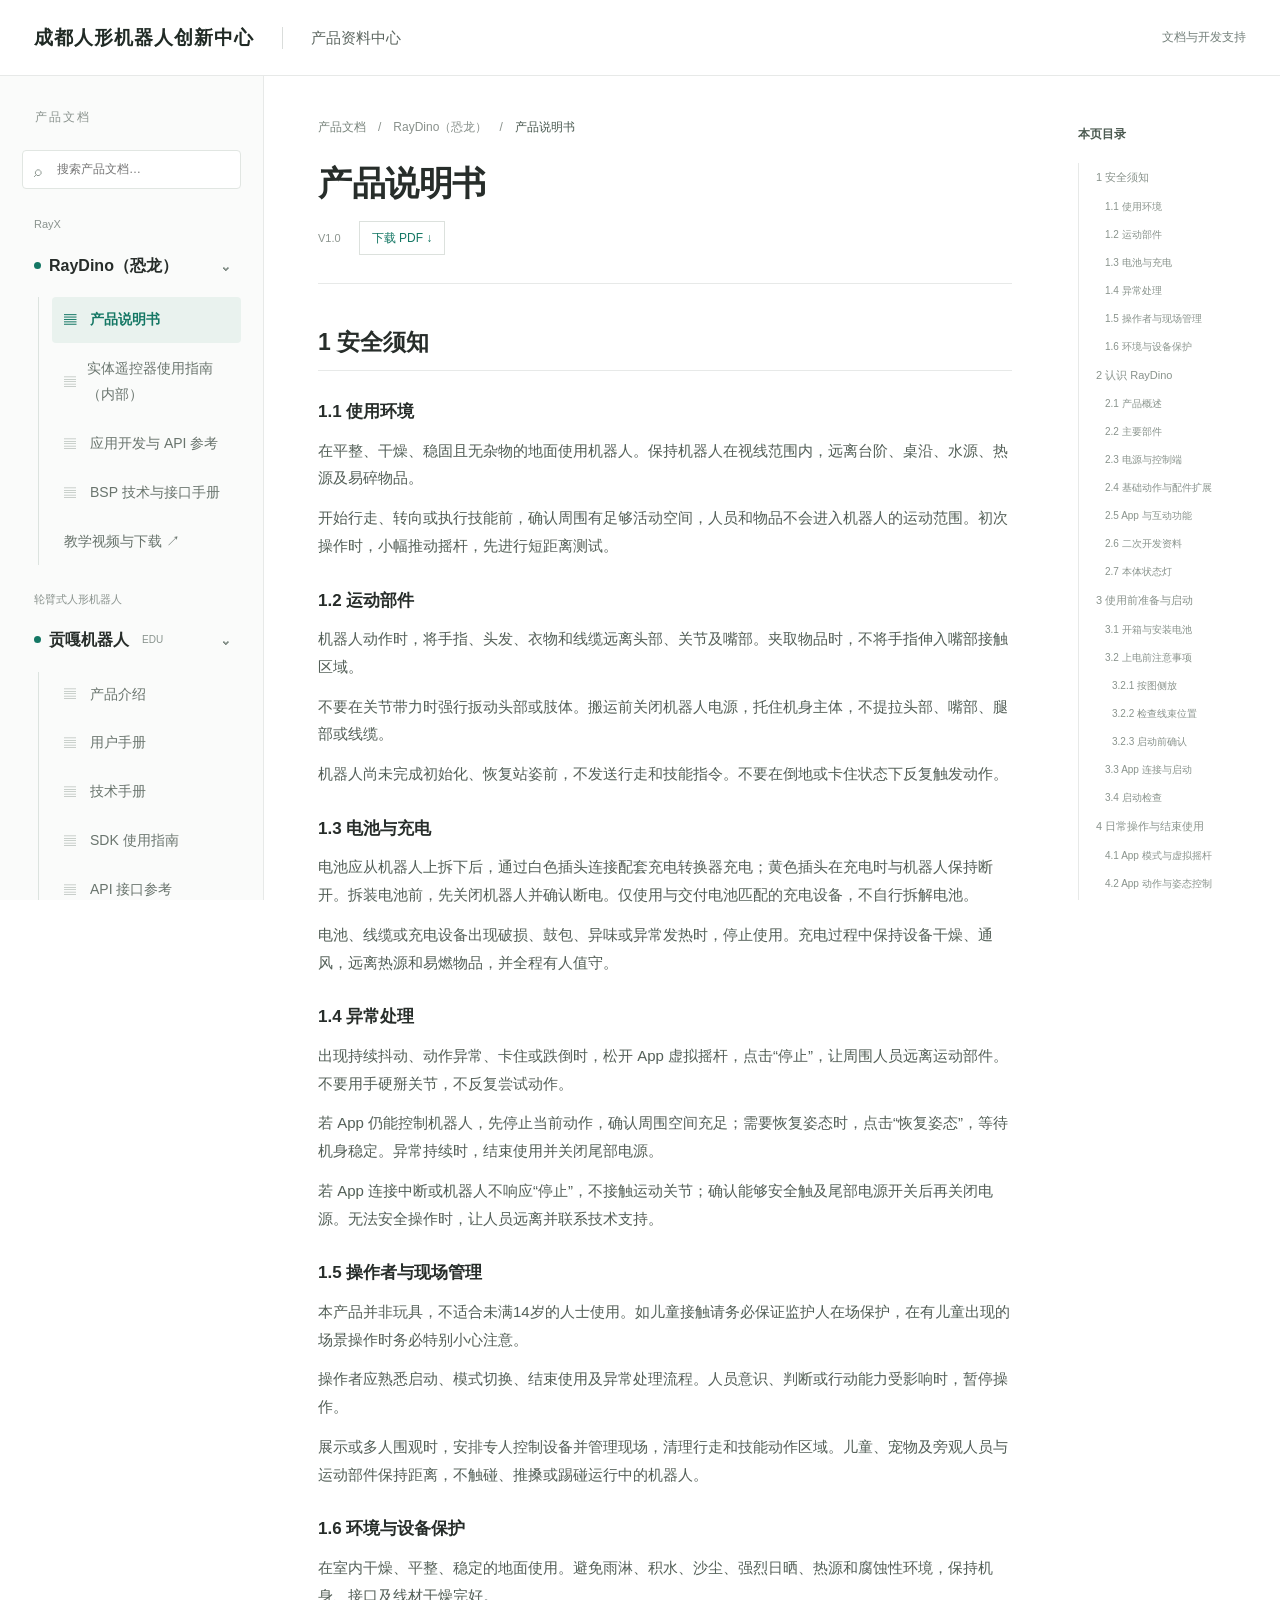
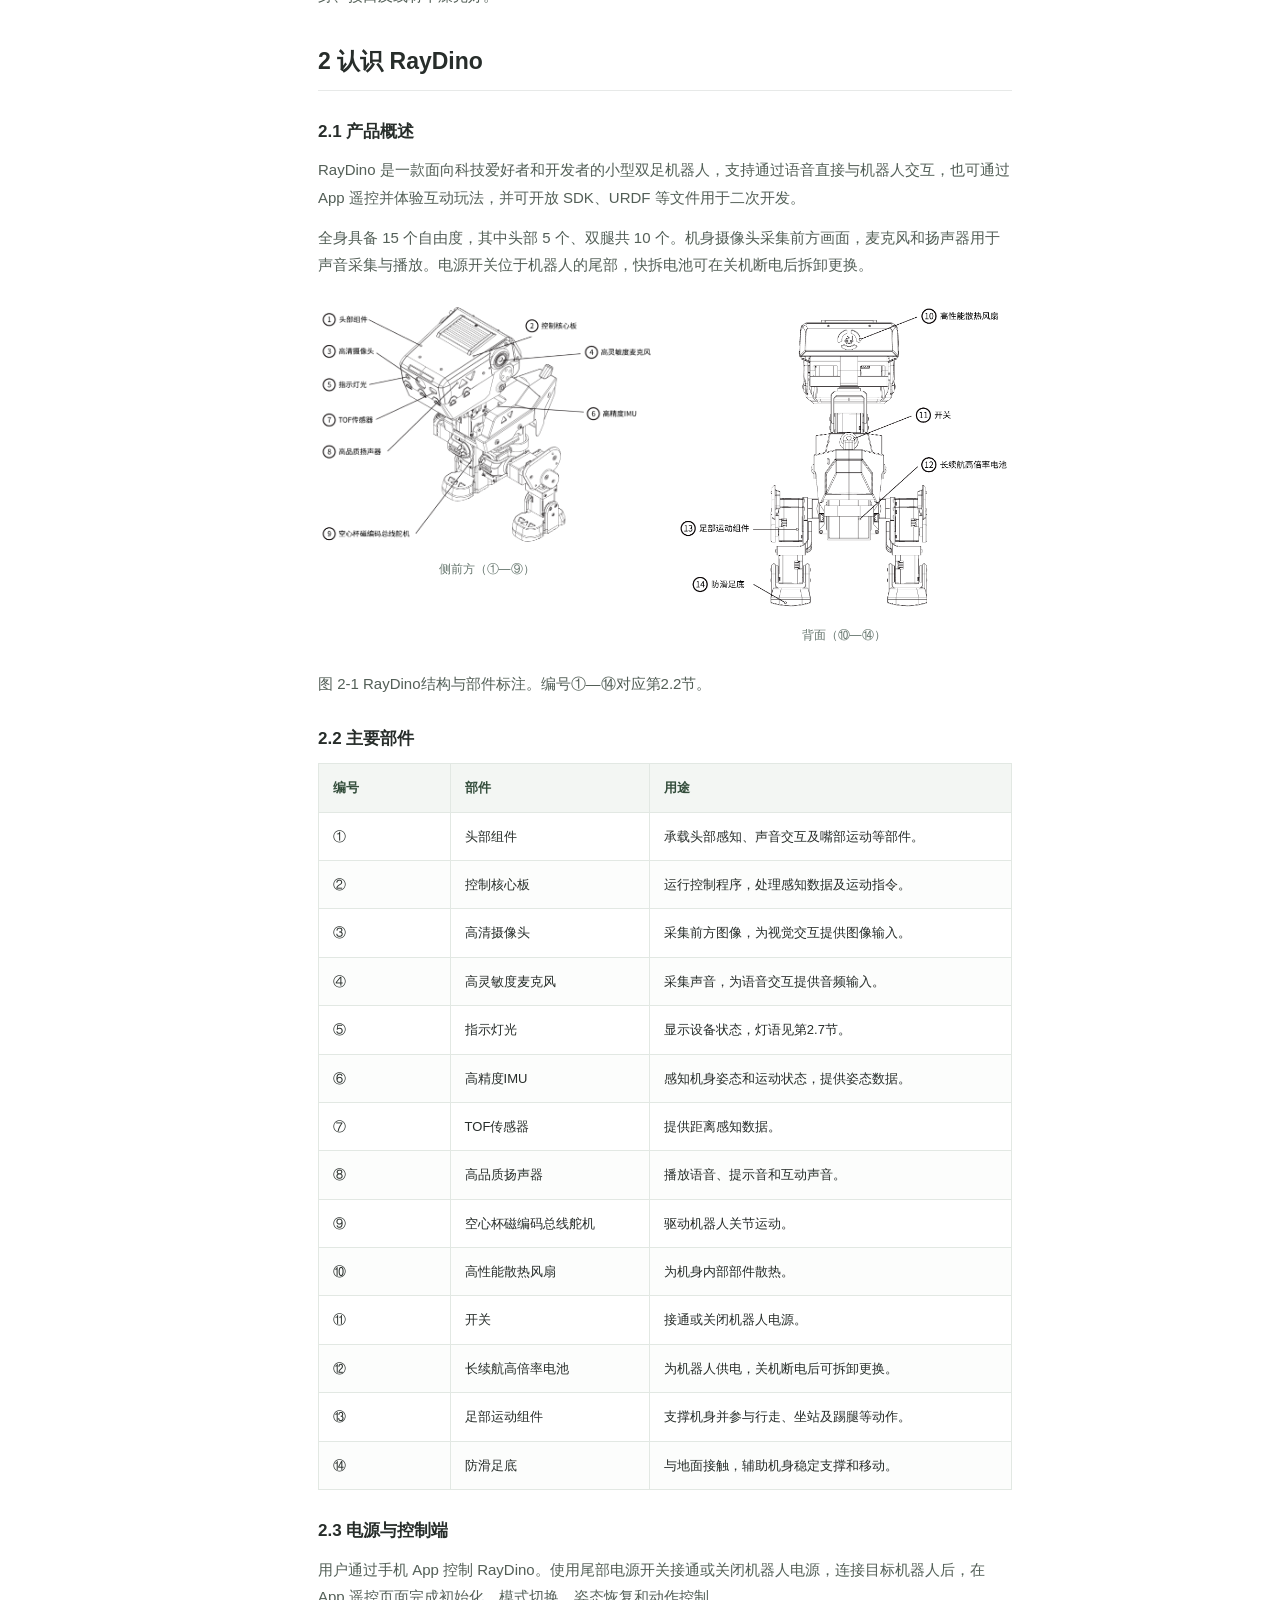
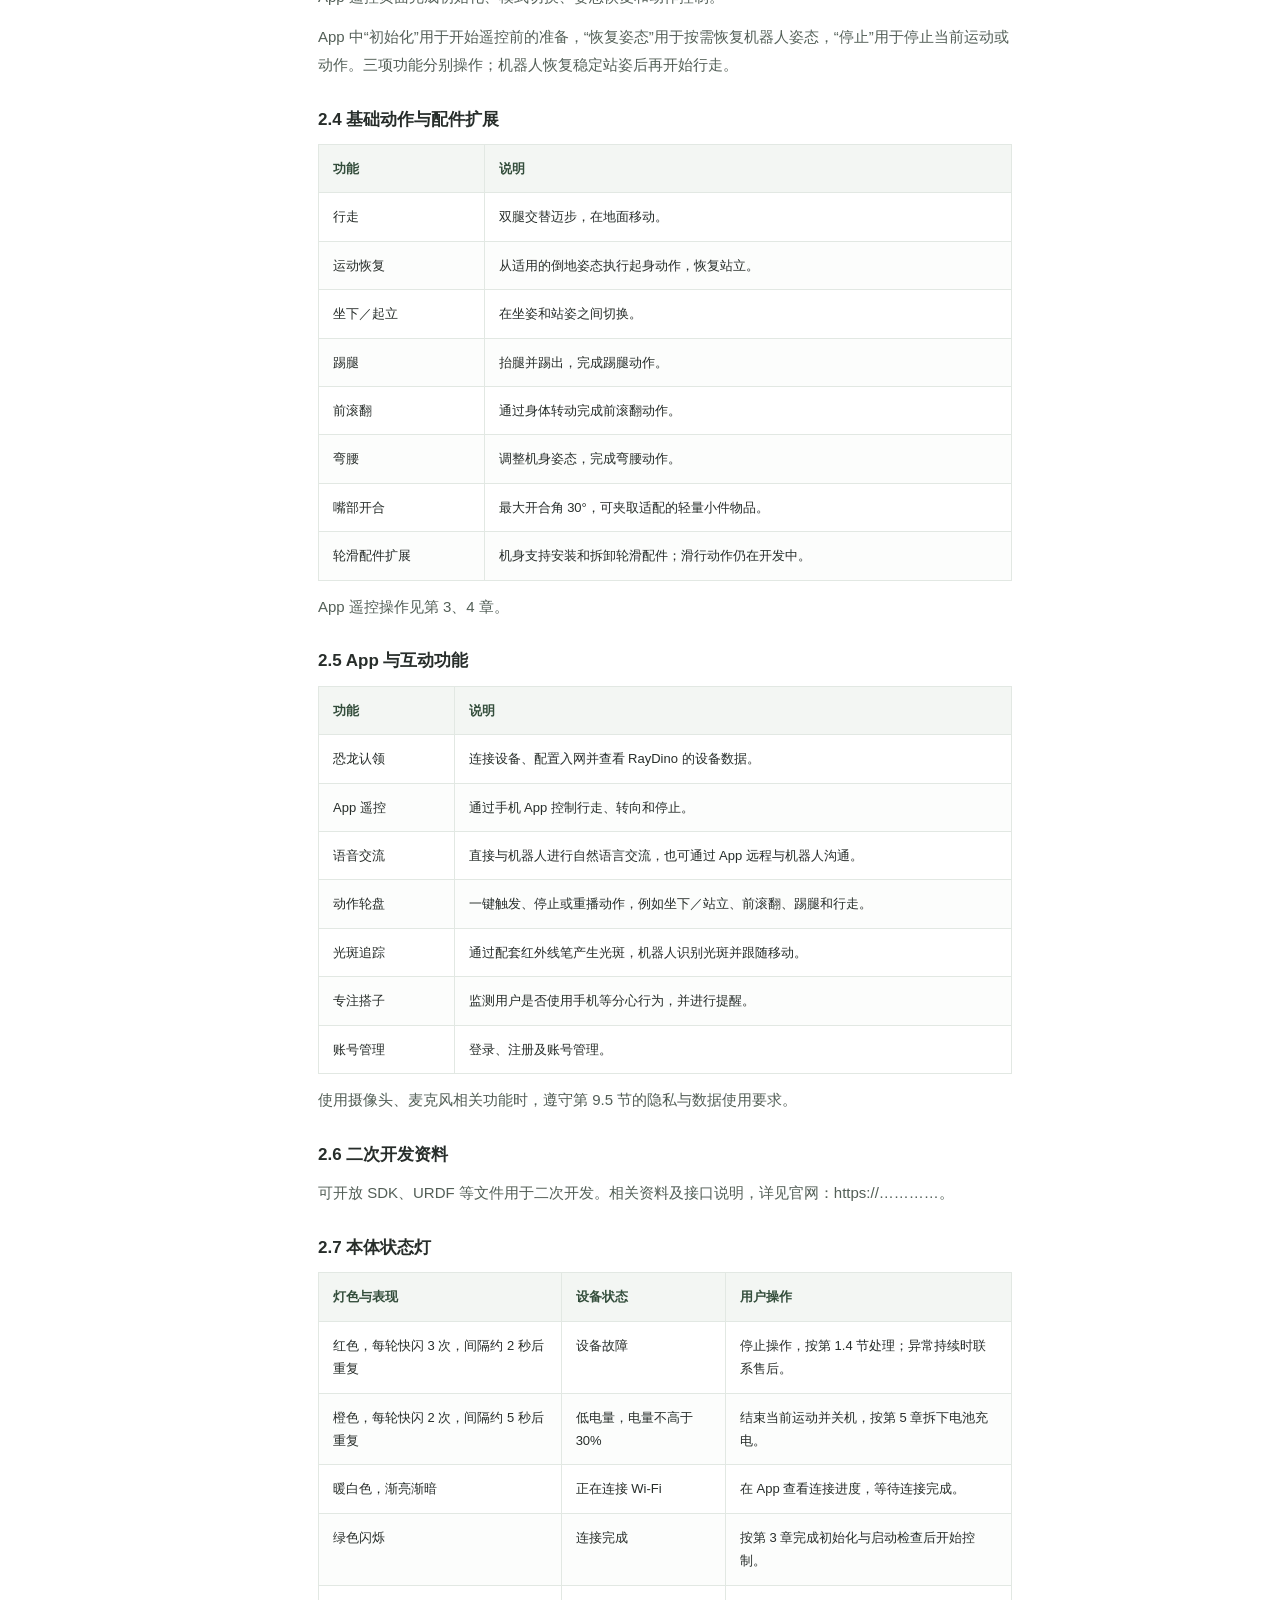
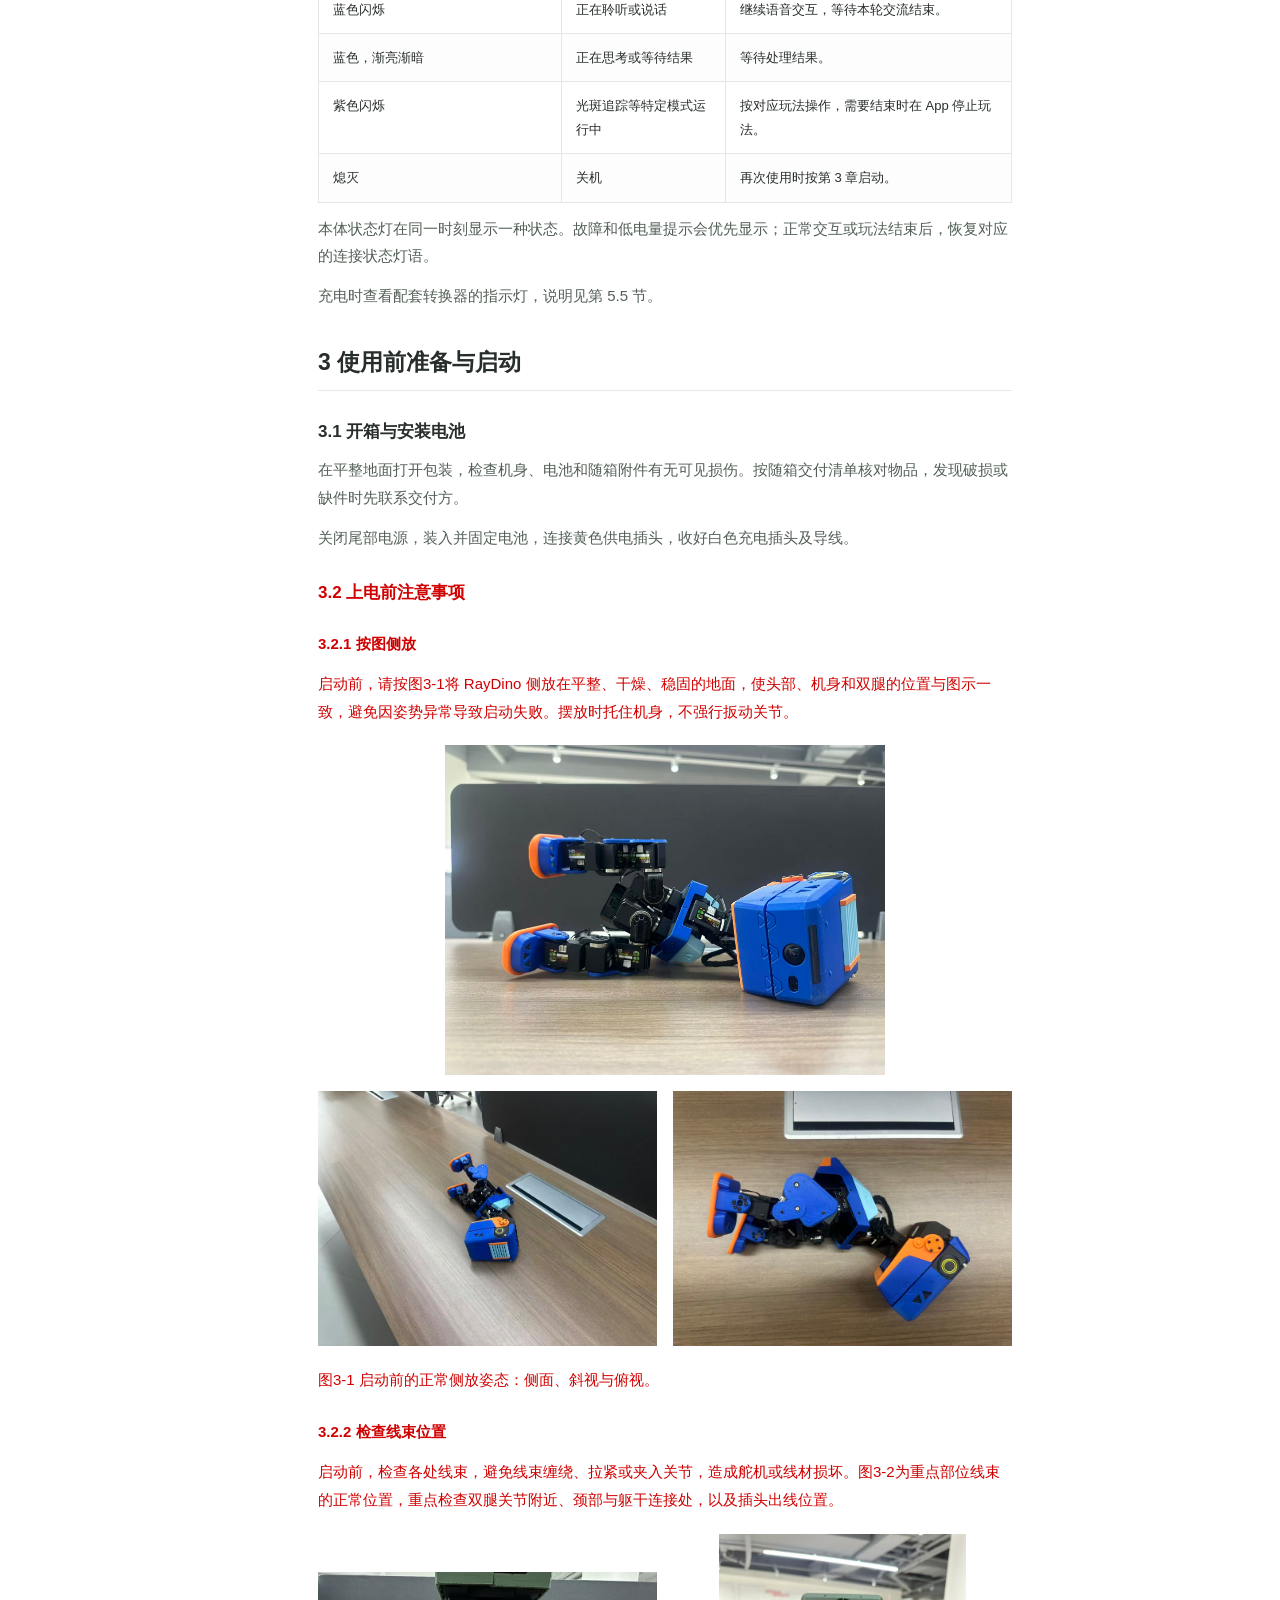
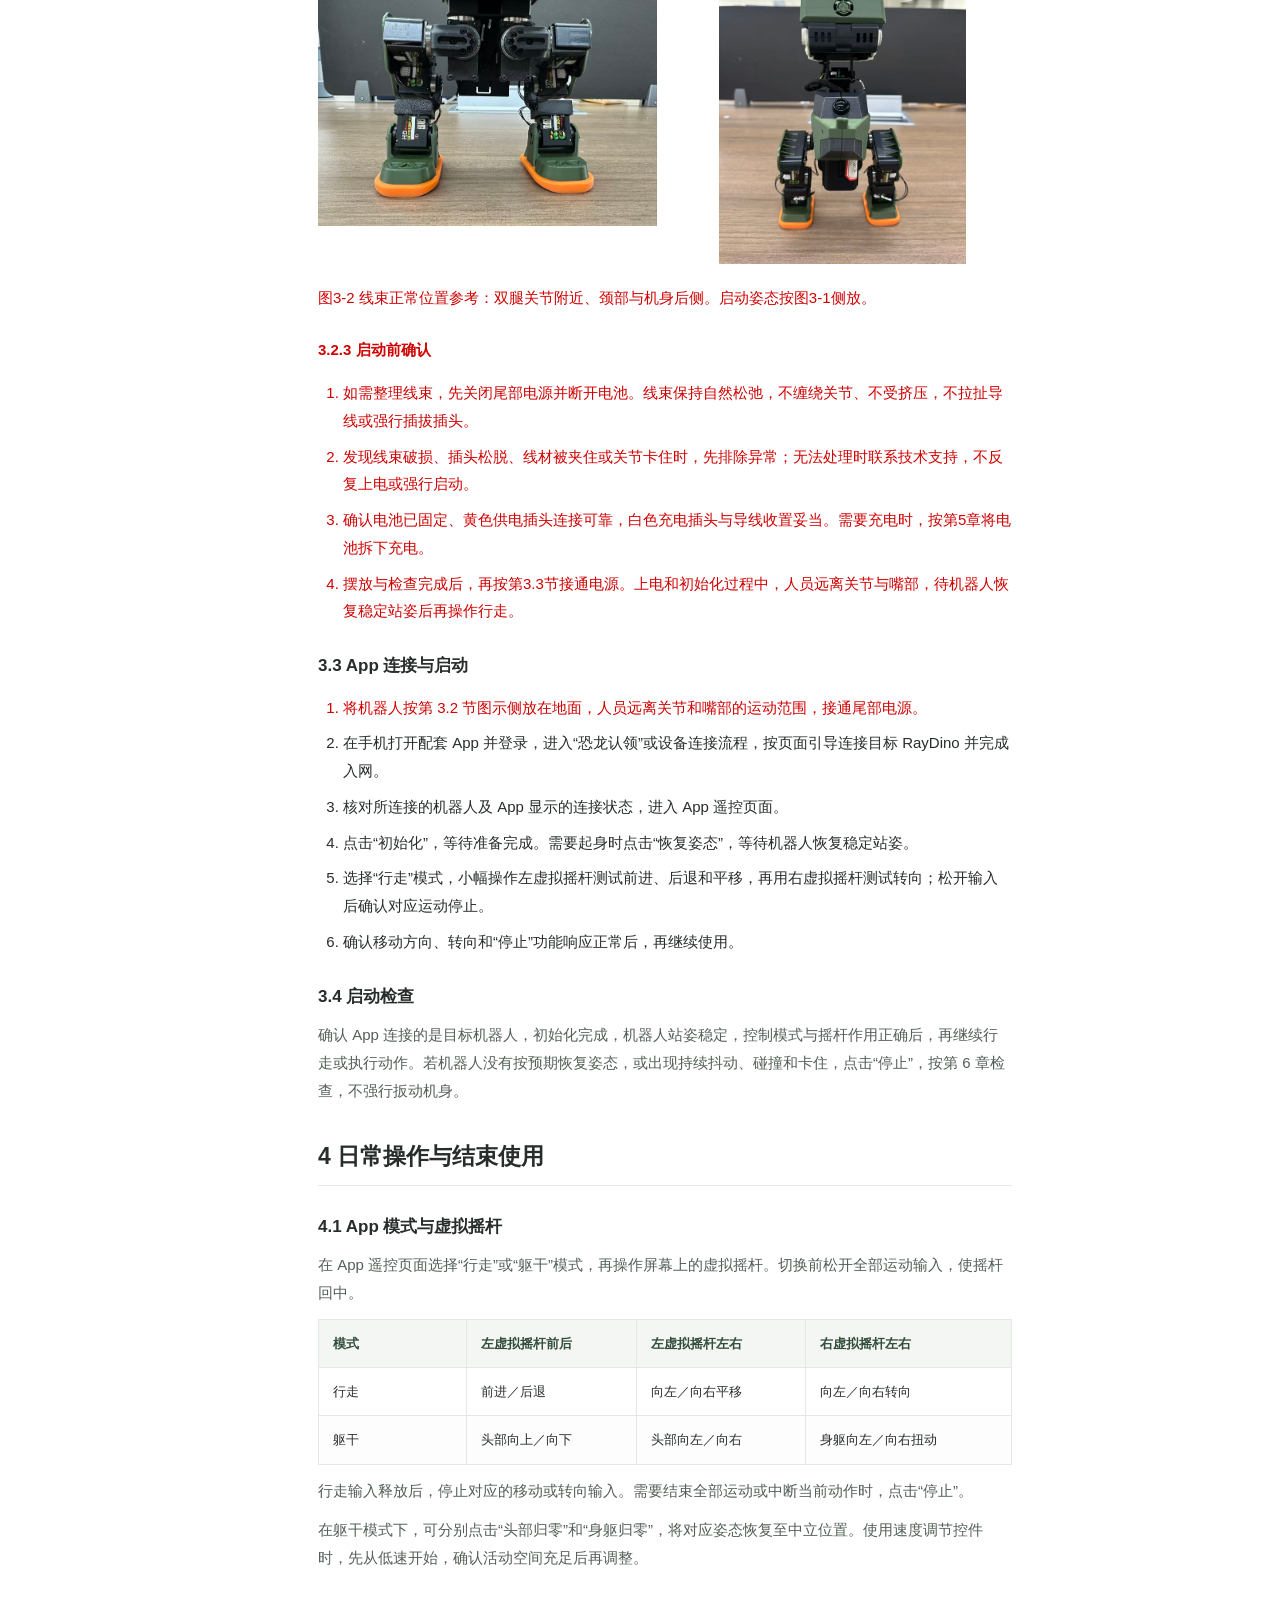
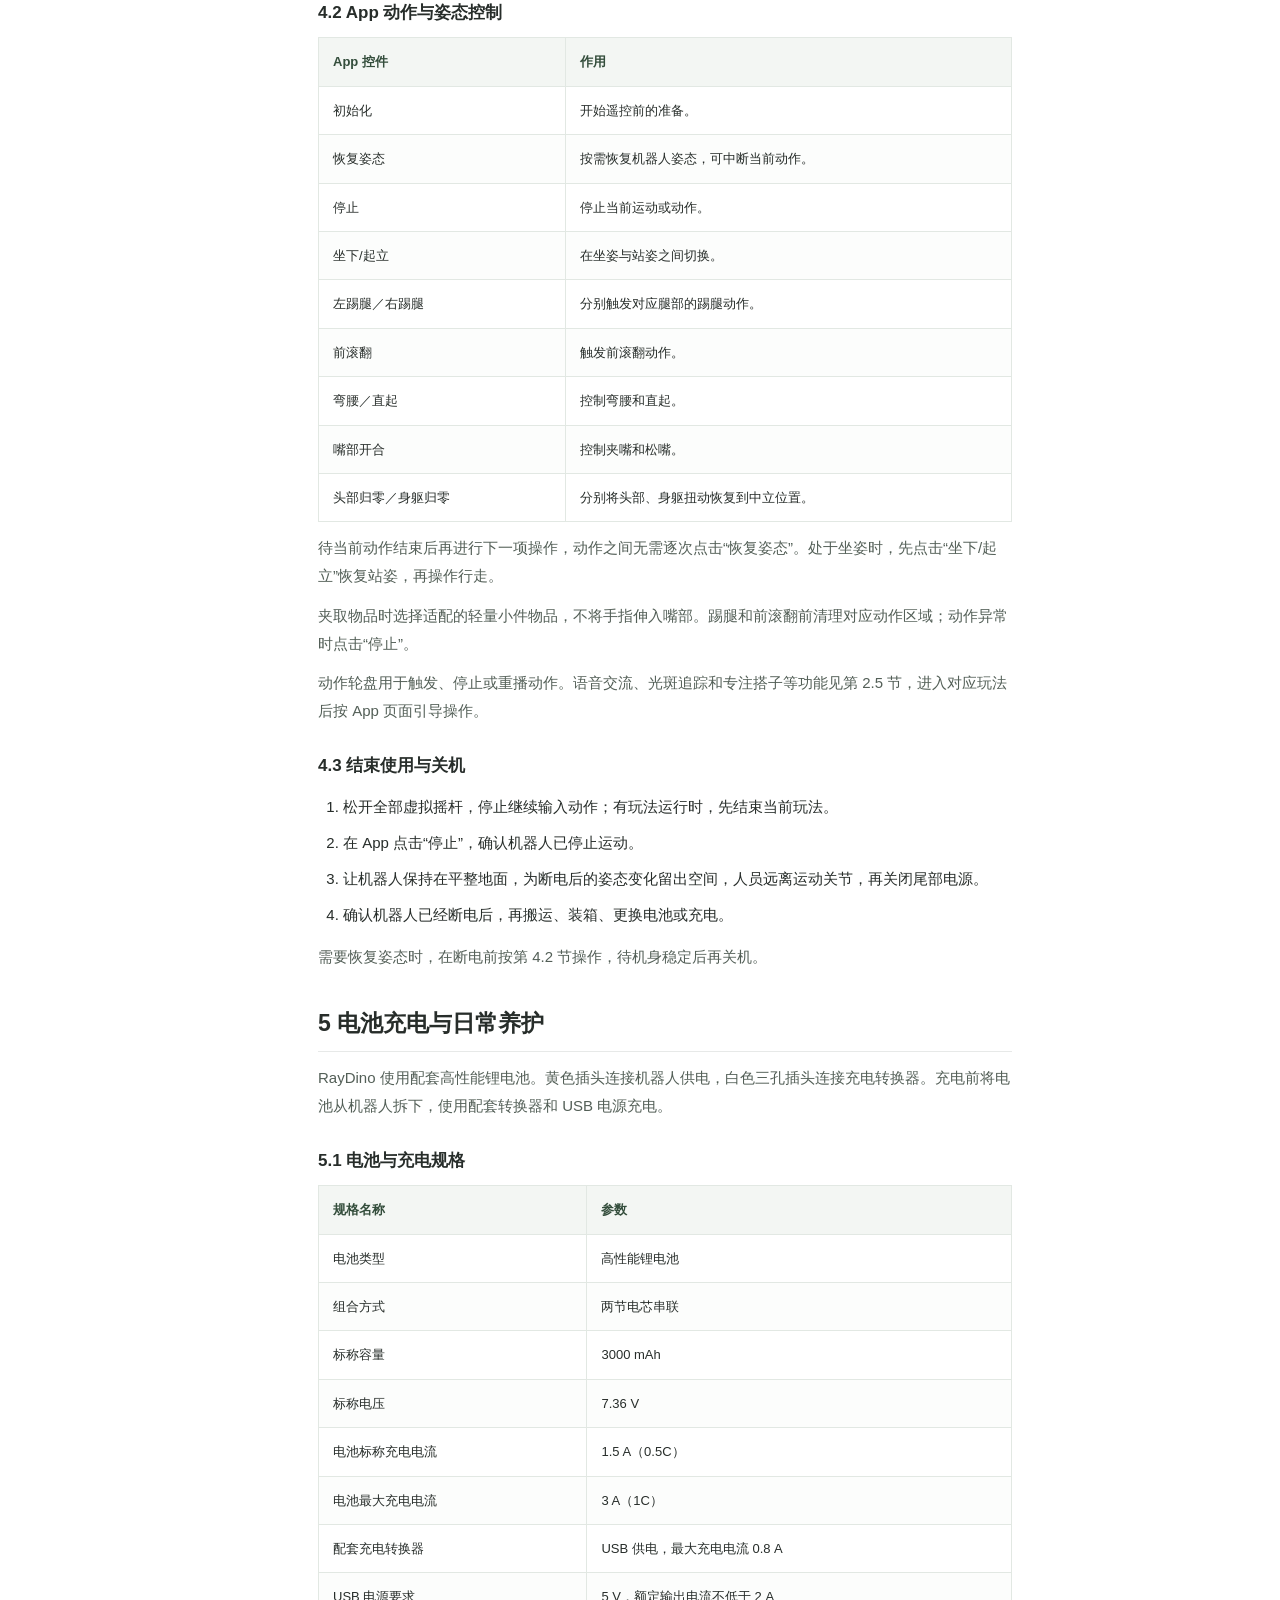
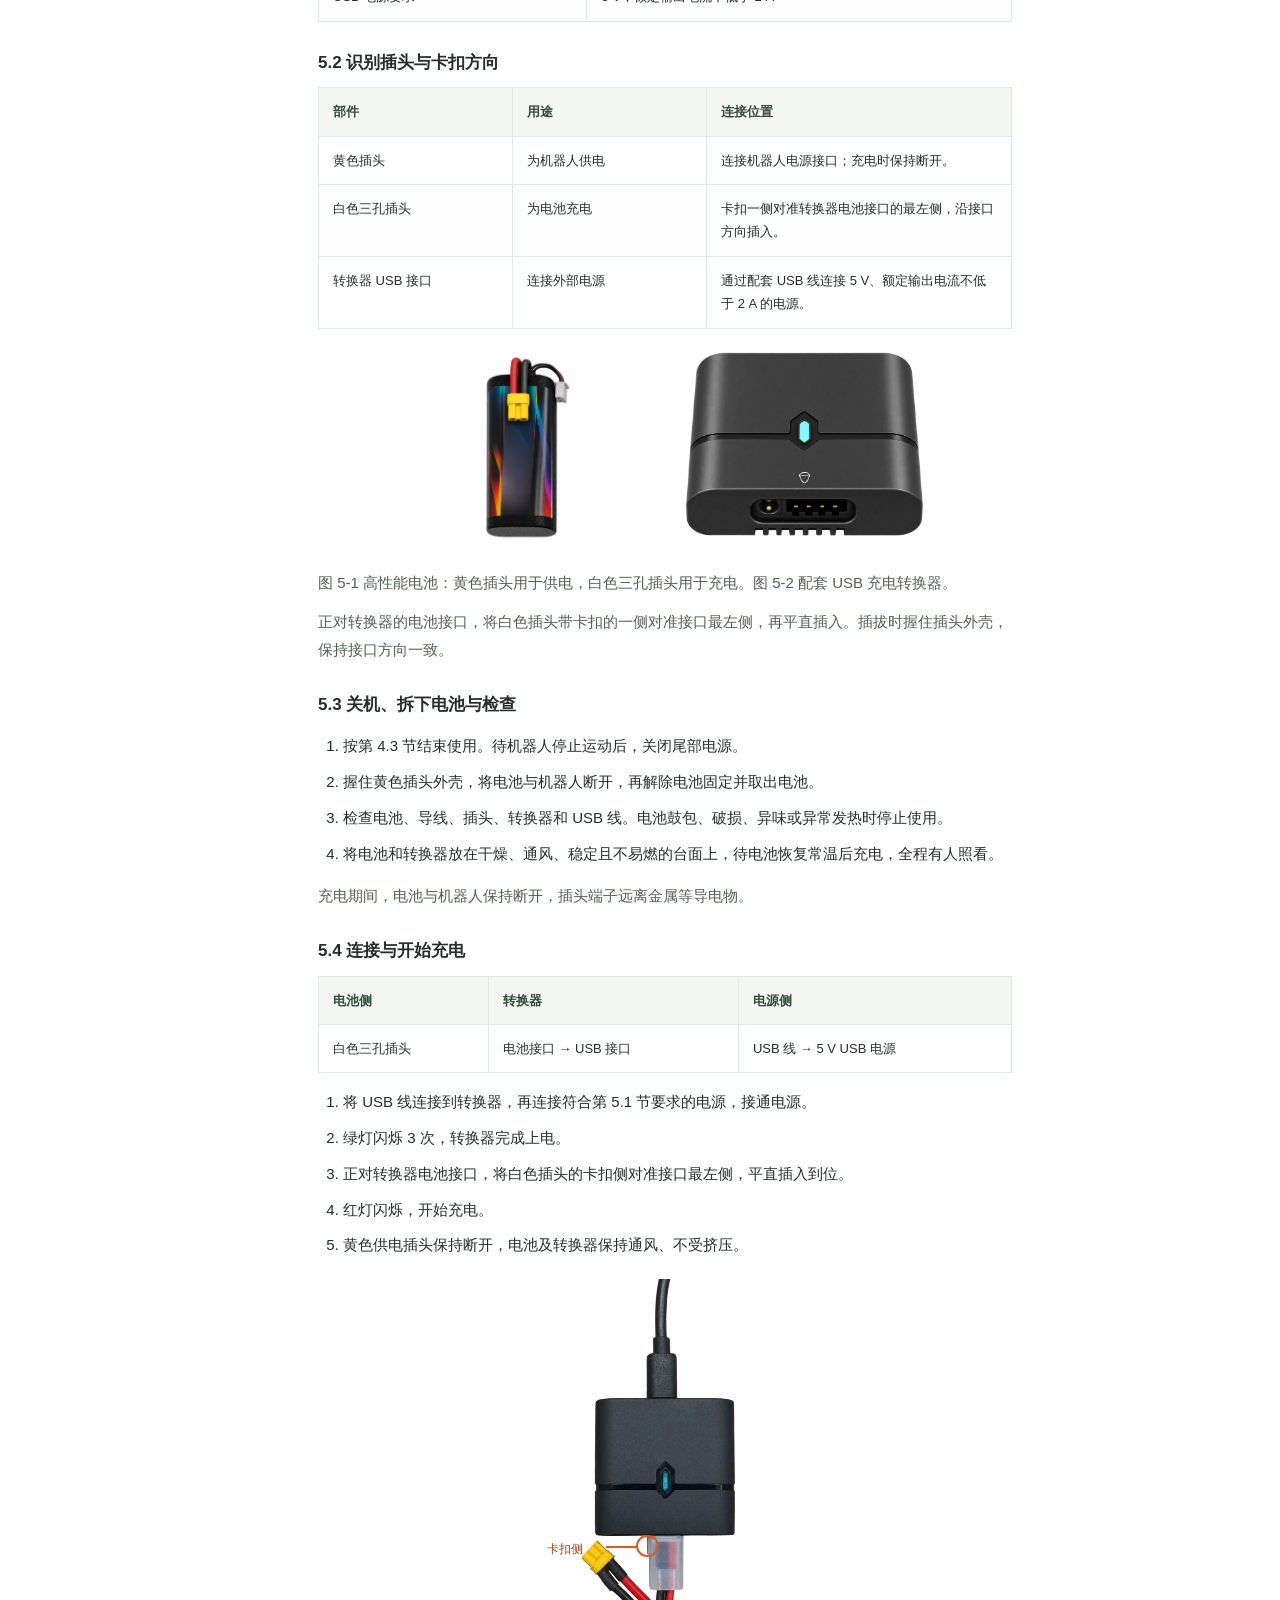
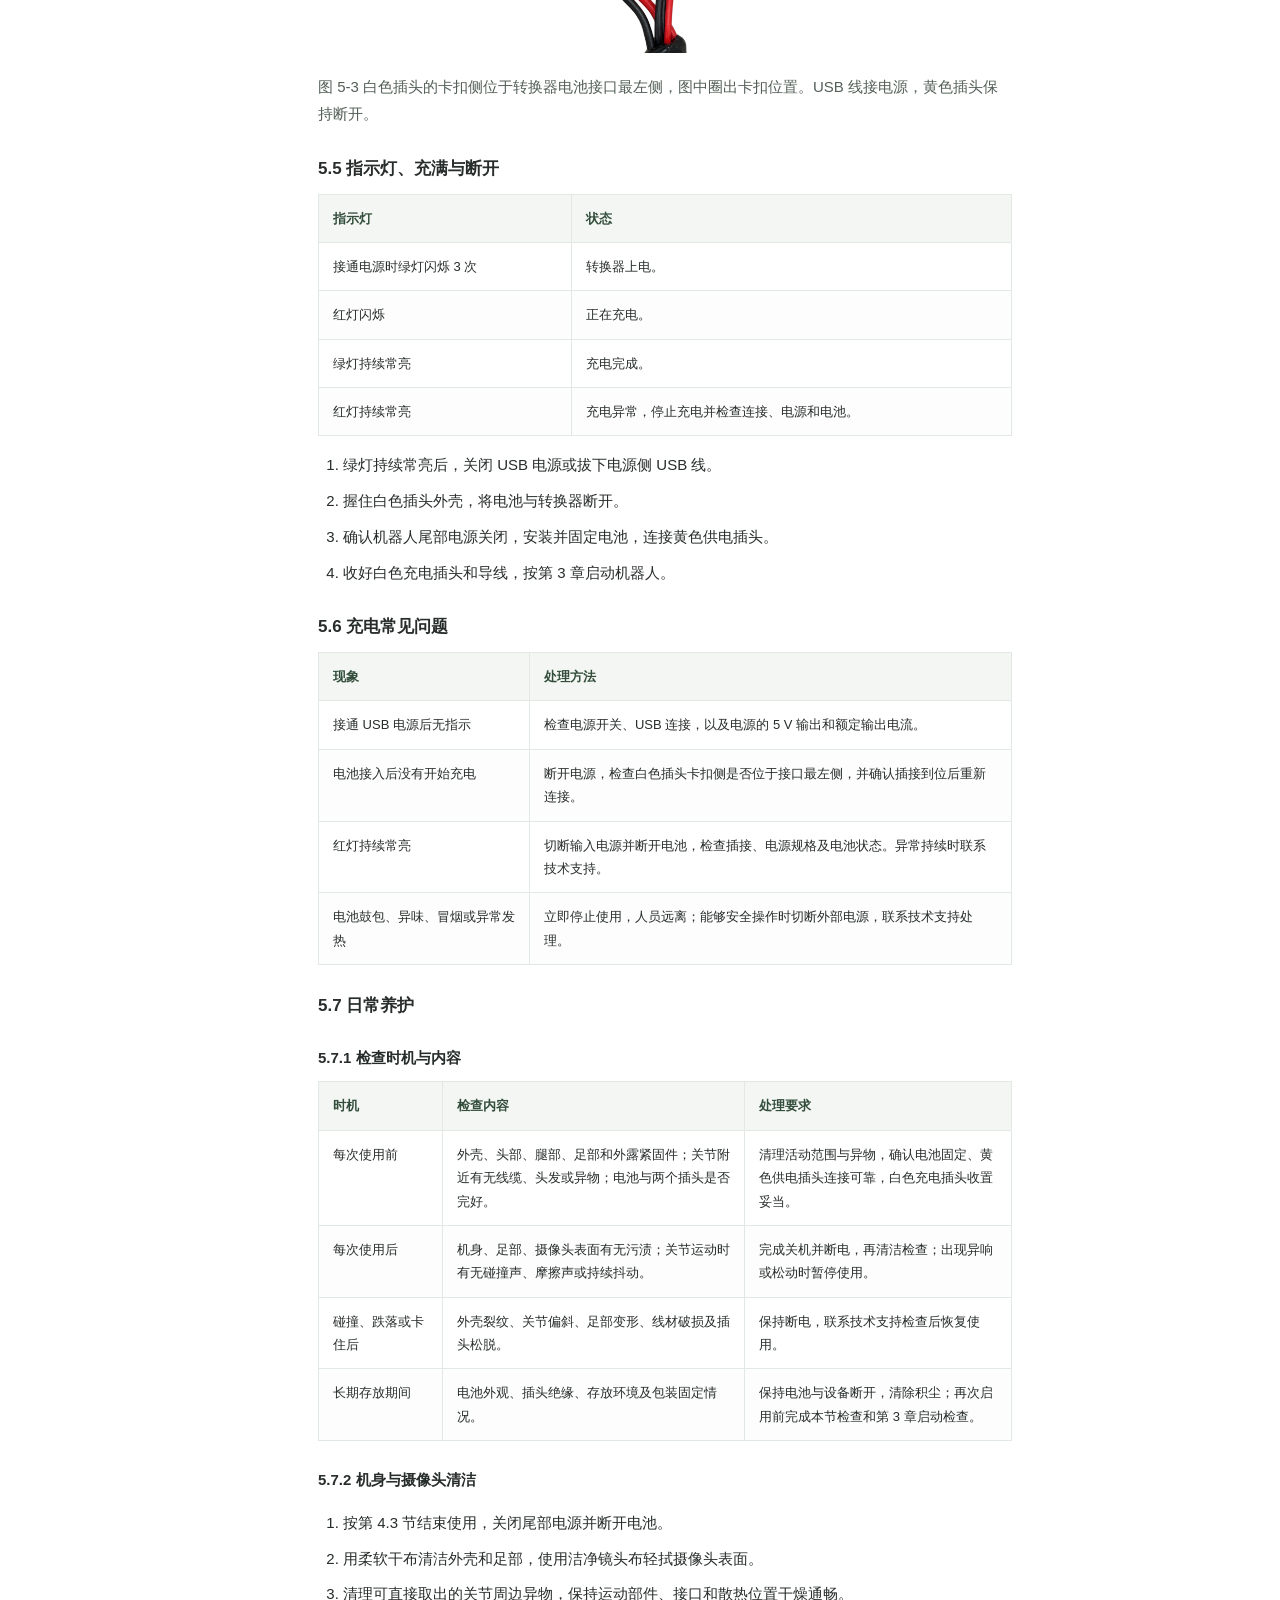
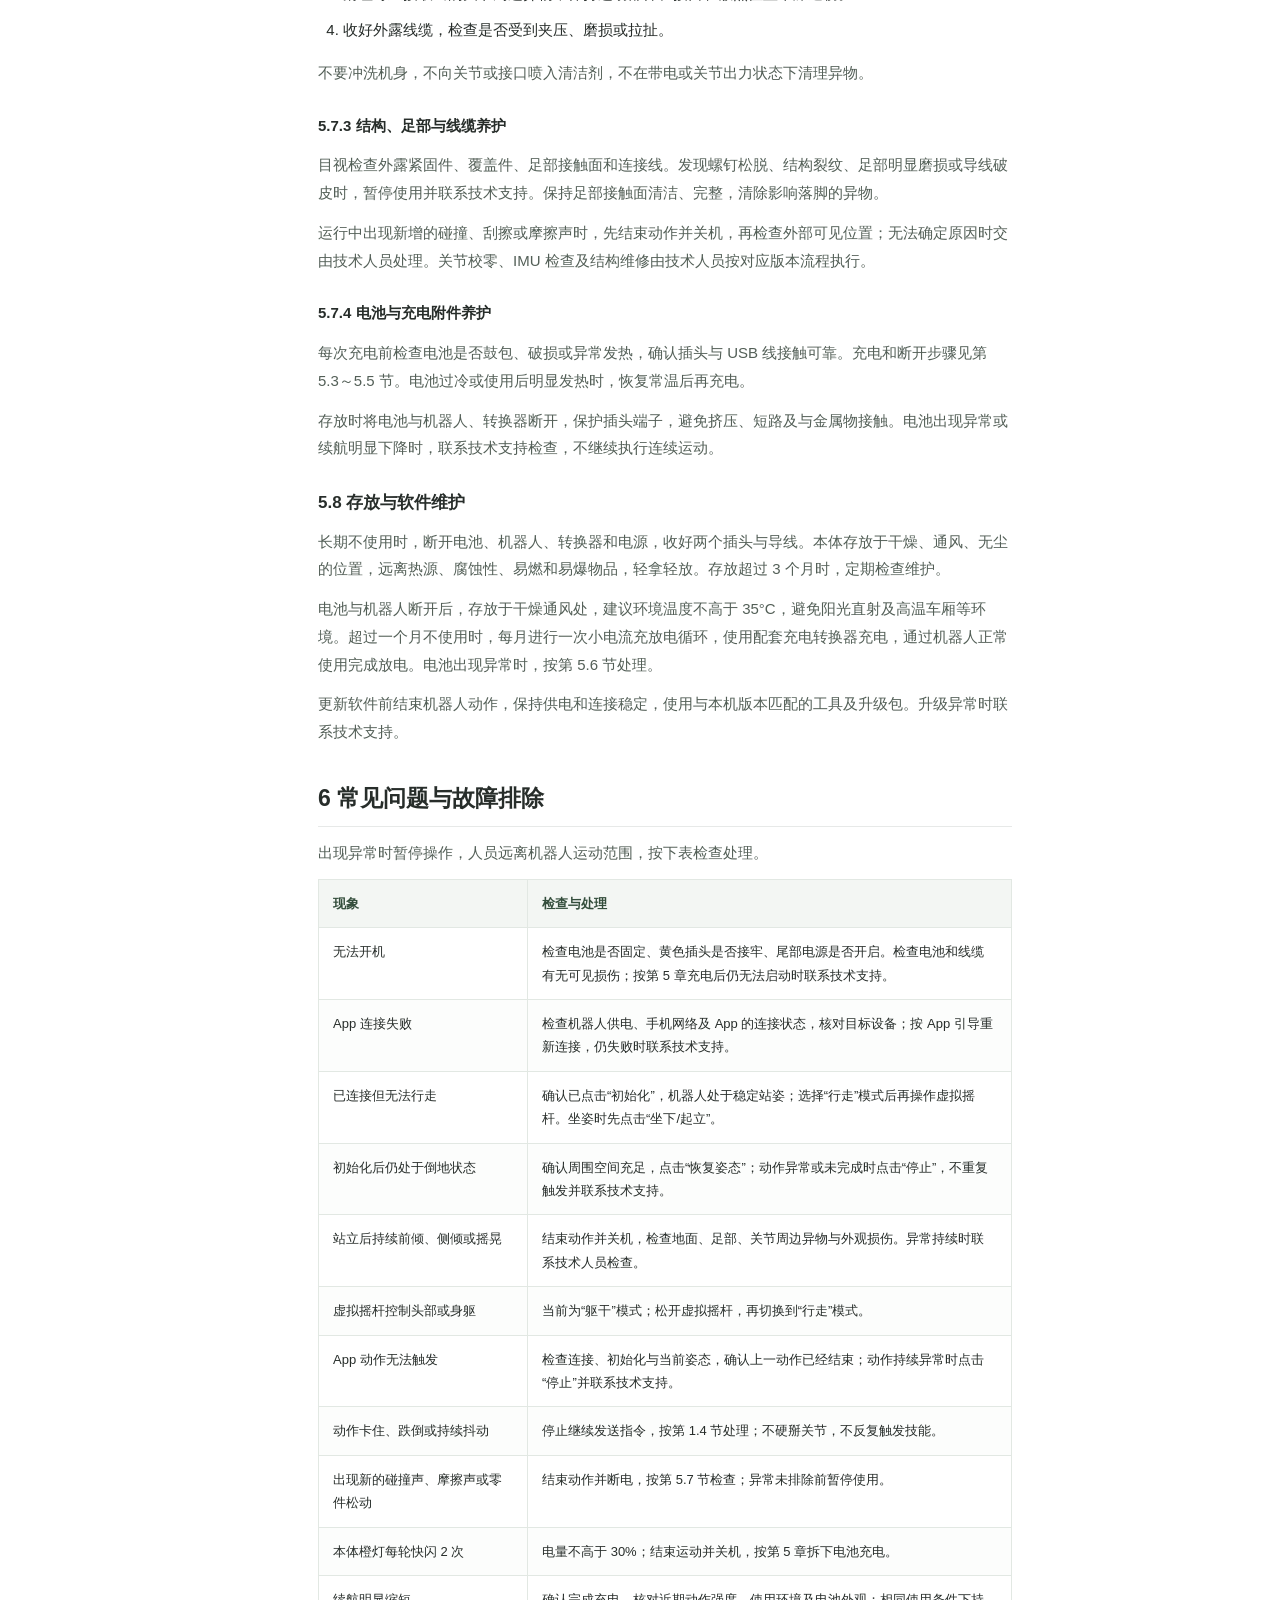
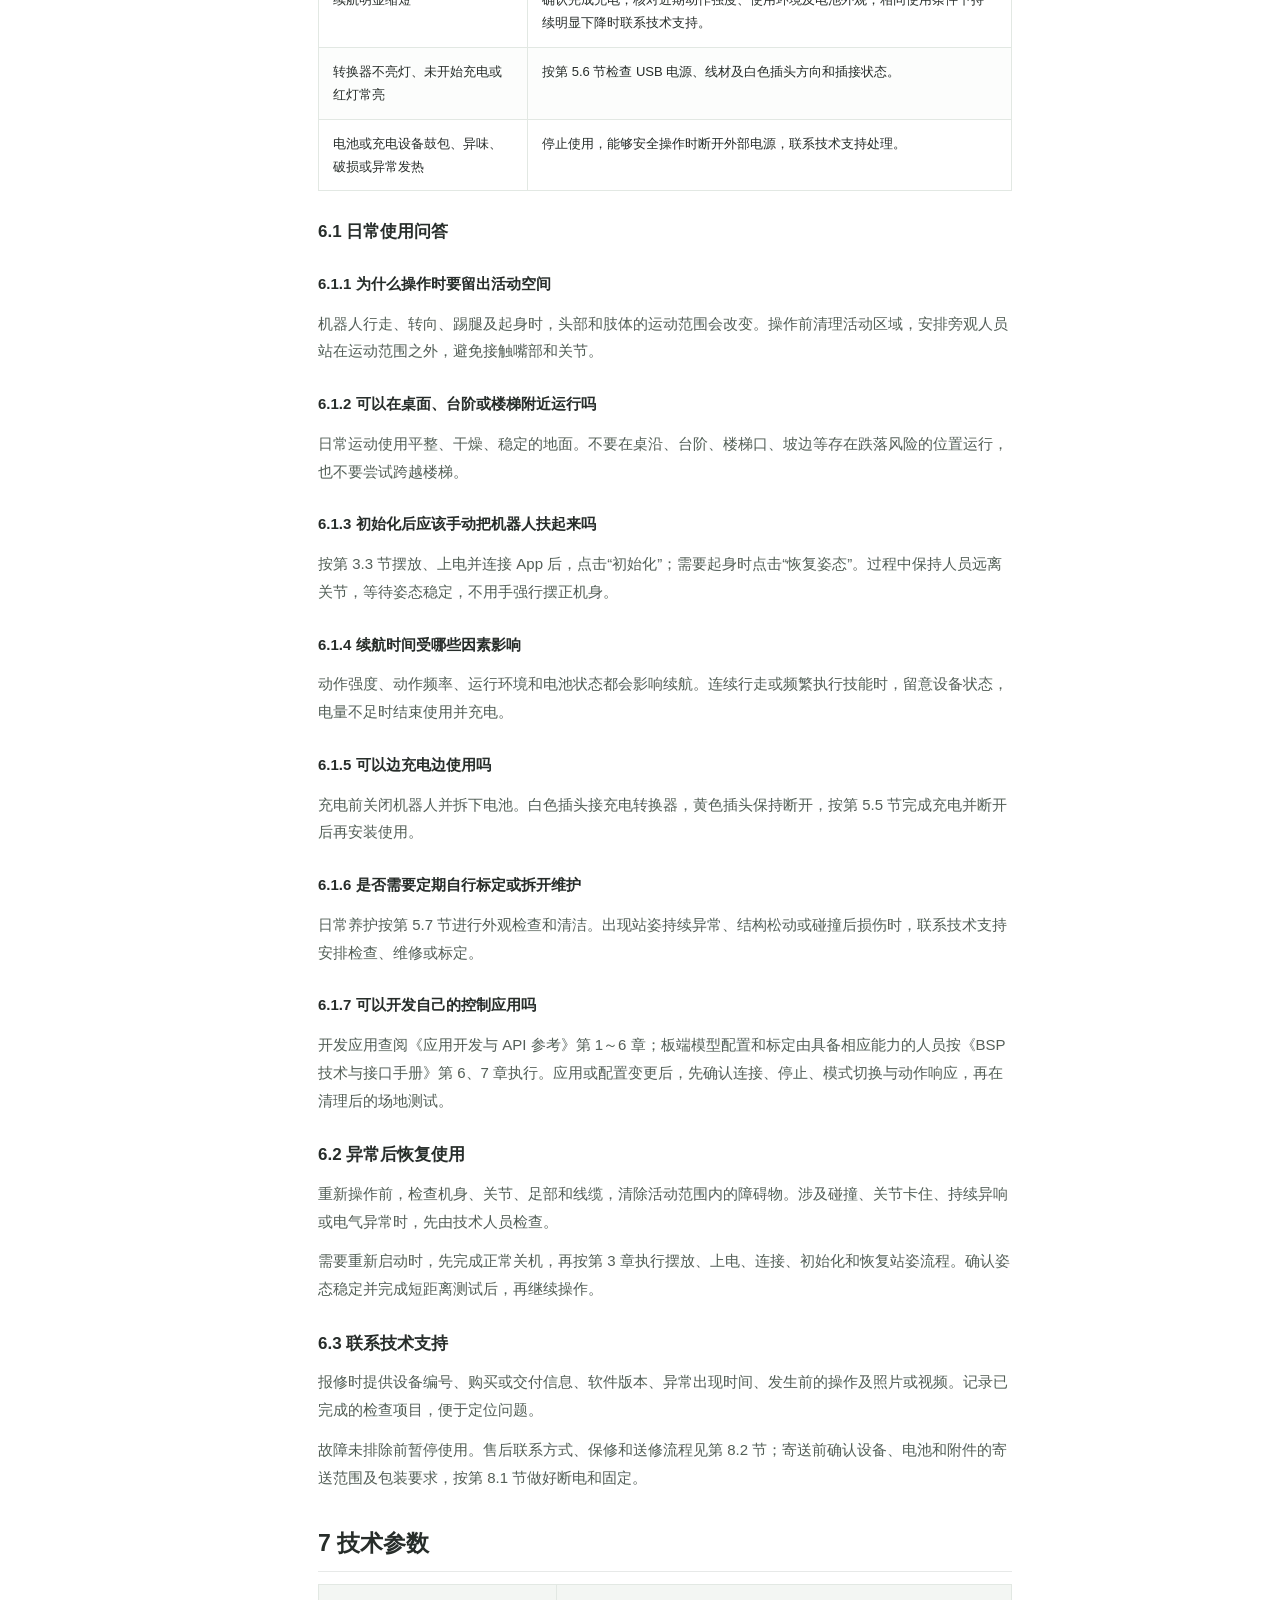
==== commit ab6677fa: "Highlight latest RayDino startup changes in web and PDF" ====
--- a/index.html
+++ b/index.html
@@ -11,12 +11,14 @@
 @media(min-width:1700px){.reading-layout{margin-right:auto}.right-rail{padding-right:30px}main{padding-left:70px;padding-right:70px}}@media(max-width:1200px){.reading-layout{grid-template-columns:minmax(0,1fr)}.right-rail{display:none}main{padding:35px 38px 70px}}@media(max-width:760px){.site-header{height:62px;padding:0 18px;gap:12px}.wordmark{font-size:16px;letter-spacing:0}.site-name{font-size:12px}.header-tag,.header-divider{display:none}.menu-toggle{display:block;margin-left:auto;font-size:12px}.sidebar{top:62px;width:272px;transform:translateX(-100%);transition:transform .2s}.sidebar.open{transform:translateX(0)}.backdrop.open{display:block;position:fixed;inset:62px 0 0;background:#0004;z-index:15;border:0;width:100%;height:100%}.reading-layout{margin-left:0;padding-top:62px}main{padding:25px 20px 50px}.doc-header h1{font-size:28px}.doc-actions{gap:9px;flex-wrap:wrap}.doc-header{padding-bottom:24px;margin-bottom:24px}#document .product-hero{padding:22px;min-height:230px;gap:5px}#document .product-hero h2{font-size:22px}#document .product-hero img{height:210px;width:38%}#document h2{font-size:21px}.download-row{gap:10px}.download-row strong{font-size:12px}.download-icon{font-size:11px}.file-type{min-width:43px}.doc-topline{margin-bottom:17px}.doc-actions .print-button{margin-left:0}.doc-symbol{width:14px}#document .robot-diagram svg{min-width:620px}.doc-footer{margin-top:35px}}
 @media(max-width:480px){.site-name{display:none}.menu-toggle{white-space:nowrap;flex-shrink:0}.wordmark{font-size:15px}}
 @media print{.site-header,.sidebar,.right-rail,.doc-topline,.doc-actions,.doc-footer,.page-bottom,.backdrop{display:none!important}.reading-layout{display:block;margin:0;padding:0}main{padding:0}#document section{break-before:auto;margin-bottom:16mm}.doc-header{margin-bottom:10mm}#document .product-hero{break-inside:avoid}#document h2,#document h3{break-after:avoid}#document pre{white-space:pre-wrap}#document .table-scroll{overflow:visible}}
+
+.doc-header.manual-clean .doc-description,.doc-header.manual-clean .print-button{display:none} .document .section-label,#document .section-label{font-size:18px;font-weight:700;line-height:1.6;margin:26px 0 10px} .document .component-table th:first-child,.document .component-table td:first-child,#document .component-table th:first-child,#document .component-table td:first-child{width:72px}
 </style><style id="multi-product-style">.line-title{font-size:11px;color:#8a938e;margin:24px 12px 4px}.pdf-link{font-size:12px;text-decoration:none;border:1px solid #dce1dd;padding:5px 12px}.doc-actions{flex-wrap:wrap}#document figure img{display:block;margin:auto;max-width:100%;height:auto}#document table{width:100%;border-collapse:collapse}#document pre{overflow:auto;padding:16px}#document img{max-width:100%;height:auto}.sidebar{display:block}.product-tree{margin-top:12px}</style><style id="compact-raydino-header">.doc-header.compact .doc-description,.doc-header.compact .current-product,.doc-header.compact .doc-language,.doc-header.compact .print-button{display:none}.doc-header.compact .doc-actions{gap:18px}</style></head><body>
 <header class="site-header"><div class="wordmark">成都人形机器人创新中心</div><span class="header-divider"></span><div class="site-name">产品资料中心</div><span class="header-tag">文档与开发支持</span><button aria-controls="sidebar" aria-expanded="false" class="menu-toggle">产品目录 ☰</button></header>
 <button aria-label="关闭产品目录" class="backdrop"></button>
 <aside class="sidebar" id="sidebar"><p class="nav-caption">产品文档</p><div class="search-wrap"><span aria-hidden="true" class="search-icon">⌕</span><input aria-label="搜索产品文档" class="search" placeholder="搜索产品文档…" type="search"/></div><div aria-live="polite" class="search-results"></div><div class="product-tree"></div></aside>
 <div class="reading-layout"><main id="main"><div class="doc-topline"><a href="#gongka-edu/intro">产品文档</a><span>/</span><span class="breadcrumb-product"></span><span>/</span><span id="breadcrumb"></span></div><header class="doc-header"><h1 id="doc-title"></h1><p class="doc-description"></p><div class="doc-actions"><span class="current-product"></span><span class="doc-version"></span><span class="doc-language">中文</span><a class="pdf-link" download="" hidden="">下载 PDF ↓</a><button class="print-button" type="button">打印 / 保存 PDF ↗</button></div></header><article id="document"></article><div class="doc-footer"></div><div class="page-bottom">成都人形机器人创新中心 · 产品资料中心</div></main><aside class="right-rail"><p class="toc-caption">本页目录</p><div aria-label="本页目录" class="page-toc"></div></aside></div>
-<script id="product-catalog" type="application/json">{"site": {"entry": "index.html", "title": "产品资料中心", "company_name": "成都人形机器人创新中心"}, "products": [{"id": "raydino", "line": "RayX", "name": "RayDino（恐龙）", "english_name": "RayDino", "model": "RayDino", "resources_page": "products/raydino/resources.html", "documents": [{"id": "manual", "title": "产品说明书", "version": "V1.0", "date": "2026.11.24", "pdf": "PDF/raydino/RayDino-manual-V1.0.pdf", "online": "index.html#raydino/manual", "pages": 22, "bytes": 8302310, "summary": "App操作、本体灯语、电池充电、日常养护与售后服务", "html": "\u003ch2 id=\"s1\">1 安全须知\u003c/h2>\n\u003ch3 id=\"s1-1\">1.1 使用环境\u003c/h3>\n\u003cp>在平整、干燥、稳固且无杂物的地面使用机器人。保持机器人在视线范围内，远离台阶、桌沿、水源、热源及易碎物品。\u003c/p>\n\u003cp>开始行走、转向或执行技能前，确认周围有足够活动空间，人员和物品不会进入机器人的运动范围。初次操作时，小幅推动摇杆，先进行短距离测试。\u003c/p>\n\u003ch3 id=\"s1-2\">1.2 运动部件\u003c/h3>\n\u003cp>机器人动作时，将手指、头发、衣物和线缆远离头部、关节及嘴部。夹取物品时，不将手指伸入嘴部接触区域。\u003c/p>\n\u003cp>不要在关节带力时强行扳动头部或肢体。搬运前关闭机器人电源，托住机身主体，不提拉头部、嘴部、腿部或线缆。\u003c/p>\n\u003cp>机器人尚未完成初始化、恢复站姿前，不发送行走和技能指令。不要在倒地或卡住状态下反复触发动作。\u003c/p>\n\u003ch3 id=\"s1-3\">1.3 电池与充电\u003c/h3>\n\u003cp>电池应从机器人上拆下后，通过白色插头连接配套充电转换器充电；黄色插头在充电时与机器人保持断开。拆装电池前，先关闭机器人并确认断电。仅使用与交付电池匹配的充电设备，不自行拆解电池。\u003c/p>\n\u003cp>电池、线缆或充电设备出现破损、鼓包、异味或异常发热时，停止使用。充电过程中保持设备干燥、通风，远离热源和易燃物品，并全程有人值守。\u003c/p>\n\u003ch3 id=\"s1-4\">1.4 异常处理\u003c/h3>\n\u003cp>出现持续抖动、动作异常、卡住或跌倒时，松开 App 虚拟摇杆，点击“停止”，让周围人员远离运动部件。不要用手硬掰关节，不反复尝试动作。\u003c/p>\n\u003cp>若 App 仍能控制机器人，先停止当前动作，确认周围空间充足；需要恢复姿态时，点击“恢复姿态”，等待机身稳定。异常持续时，结束使用并关闭尾部电源。\u003c/p>\n\u003cp>若 App 连接中断或机器人不响应“停止”，不接触运动关节；确认能够安全触及尾部电源开关后再关闭电源。无法安全操作时，让人员远离并联系技术支持。\u003c/p>\n\u003ch3 id=\"s1-5\">1.5 操作者与现场管理\u003c/h3>\n\u003cp>本产品并非玩具，不适合未满14岁的人士使用。如儿童接触请务必保证监护人在场保护，在有儿童出现的场景操作时务必特别小心注意。\u003c/p>\n\u003cp>操作者应熟悉启动、模式切换、结束使用及异常处理流程。人员意识、判断或行动能力受影响时，暂停操作。\u003c/p>\n\u003cp>展示或多人围观时，安排专人控制设备并管理现场，清理行走和技能动作区域。儿童、宠物及旁观人员与运动部件保持距离，不触碰、推搡或踢碰运行中的机器人。\u003c/p>\n\u003ch3 id=\"s1-6\">1.6 环境与设备保护\u003c/h3>\n\u003cp>在室内干燥、平整、稳定的地面使用。避免雨淋、积水、沙尘、强烈日晒、热源和腐蚀性环境，保持机身、接口及线材干燥完好。\u003c/p>\n\u003ch2 id=\"s2\">2 认识 RayDino\u003c/h2>\n\u003ch3 id=\"s2-1\">2.1 产品概述\u003c/h3>\n\u003cp>RayDino 是一款面向科技爱好者和开发者的小型双足机器人，支持通过语音直接与机器人交互，也可通过 App 遥控并体验互动玩法，并可开放 SDK、URDF 等文件用于二次开发。\u003c/p>\n\u003cp>全身具备 15 个自由度，其中头部 5 个、双腿共 10 个。机身摄像头采集前方画面，麦克风和扬声器用于声音采集与播放。电源开关位于机器人的尾部，快拆电池可在关机断电后拆卸更换。\u003c/p>\n\u003cdiv class=\"raydino-structure\" style=\"display:grid;grid-template-columns:repeat(auto-fit,minmax(min(100%,330px),1fr));gap:20px;max-width:100%;margin:24px auto;align-items:start;\">\u003cfigure style=\"margin:0;min-width:0;text-align:center\">\u003csvg aria-label=\"侧前方（①—⑨）结构标注\" role=\"img\" style=\"display:block;width:100%;height:auto\" viewbox=\"293 816 1470 1060\" xmlns=\"http://www.w3.org/2000/svg\">\u003cimage height=\"2481\" href=\"assets/raydino/structure-labelled.png\" width=\"3508\" x=\"0\" y=\"0\"/>\u003c/svg>\u003cfigcaption style=\"font-size:12px;color:#65756d\">侧前方（①—⑨）\u003c/figcaption>\u003c/figure>\u003cfigure style=\"margin:0;min-width:0;text-align:center\">\u003csvg aria-label=\"背面（⑩—⑭）结构标注\" role=\"img\" style=\"display:block;width:100%;height:auto\" viewbox=\"1812 753 1248 1143\" xmlns=\"http://www.w3.org/2000/svg\">\u003cimage height=\"2481\" href=\"assets/raydino/structure-labelled.png\" width=\"3508\" x=\"0\" y=\"0\"/>\u003c/svg>\u003cfigcaption style=\"font-size:12px;color:#65756d\">背面（⑩—⑭）\u003c/figcaption>\u003c/figure>\u003c/div>\n\u003cp>图 2-1 RayDino结构与部件标注。编号①—⑭对应第2.2节。\u003c/p>\n\u003ch3 id=\"s2-2\">2.2 主要部件\u003c/h3>\n\u003ctable>\n\u003cthead>\n\u003ctr>\n\u003cth>编号\u003c/th>\n\u003cth>部件\u003c/th>\n\u003cth>用途\u003c/th>\n\u003c/tr>\n\u003c/thead>\n\u003ctbody>\n\u003ctr>\n\u003ctd>①\u003c/td>\n\u003ctd>头部组件\u003c/td>\n\u003ctd>承载头部感知、声音交互及嘴部运动等部件。\u003c/td>\n\u003c/tr>\n\u003ctr>\n\u003ctd>②\u003c/td>\n\u003ctd>控制核心板\u003c/td>\n\u003ctd>运行控制程序，处理感知数据及运动指令。\u003c/td>\n\u003c/tr>\n\u003ctr>\n\u003ctd>③\u003c/td>\n\u003ctd>高清摄像头\u003c/td>\n\u003ctd>采集前方图像，为视觉交互提供图像输入。\u003c/td>\n\u003c/tr>\n\u003ctr>\n\u003ctd>④\u003c/td>\n\u003ctd>高灵敏度麦克风\u003c/td>\n\u003ctd>采集声音，为语音交互提供音频输入。\u003c/td>\n\u003c/tr>\n\u003ctr>\n\u003ctd>⑤\u003c/td>\n\u003ctd>指示灯光\u003c/td>\n\u003ctd>显示设备状态，灯语见第2.7节。\u003c/td>\n\u003c/tr>\n\u003ctr>\n\u003ctd>⑥\u003c/td>\n\u003ctd>高精度IMU\u003c/td>\n\u003ctd>感知机身姿态和运动状态，提供姿态数据。\u003c/td>\n\u003c/tr>\n\u003ctr>\n\u003ctd>⑦\u003c/td>\n\u003ctd>TOF传感器\u003c/td>\n\u003ctd>提供距离感知数据。\u003c/td>\n\u003c/tr>\n\u003ctr>\n\u003ctd>⑧\u003c/td>\n\u003ctd>高品质扬声器\u003c/td>\n\u003ctd>播放语音、提示音和互动声音。\u003c/td>\n\u003c/tr>\n\u003ctr>\n\u003ctd>⑨\u003c/td>\n\u003ctd>空心杯磁编码总线舵机\u003c/td>\n\u003ctd>驱动机器人关节运动。\u003c/td>\n\u003c/tr>\n\u003ctr>\n\u003ctd>⑩\u003c/td>\n\u003ctd>高性能散热风扇\u003c/td>\n\u003ctd>为机身内部部件散热。\u003c/td>\n\u003c/tr>\n\u003ctr>\n\u003ctd>⑪\u003c/td>\n\u003ctd>开关\u003c/td>\n\u003ctd>接通或关闭机器人电源。\u003c/td>\n\u003c/tr>\n\u003ctr>\n\u003ctd>⑫\u003c/td>\n\u003ctd>长续航高倍率电池\u003c/td>\n\u003ctd>为机器人供电，关机断电后可拆卸更换。\u003c/td>\n\u003c/tr>\n\u003ctr>\n\u003ctd>⑬\u003c/td>\n\u003ctd>足部运动组件\u003c/td>\n\u003ctd>支撑机身并参与行走、坐站及踢腿等动作。\u003c/td>\n\u003c/tr>\n\u003ctr>\n\u003ctd>⑭\u003c/td>\n\u003ctd>防滑足底\u003c/td>\n\u003ctd>与地面接触，辅助机身稳定支撑和移动。\u003c/td>\n\u003c/tr>\n\u003c/tbody>\n\u003c/table>\n\u003ch3 id=\"s2-3\">2.3 电源与控制端\u003c/h3>\n\u003cp>用户通过手机 App 控制 RayDino。使用尾部电源开关接通或关闭机器人电源，连接目标机器人后，在 App 遥控页面完成初始化、模式切换、姿态恢复和动作控制。\u003c/p>\n\u003cp>App 中“初始化”用于开始遥控前的准备，“恢复姿态”用于按需恢复机器人姿态，“停止”用于停止当前运动或动作。三项功能分别操作；机器人恢复稳定站姿后再开始行走。\u003c/p>\n\u003ch3 id=\"s2-4\">2.4 基础动作与配件扩展\u003c/h3>\n\u003ctable>\n\u003cthead>\n\u003ctr>\n\u003cth>功能\u003c/th>\n\u003cth>说明\u003c/th>\n\u003c/tr>\n\u003c/thead>\n\u003ctbody>\n\u003ctr>\n\u003ctd>行走\u003c/td>\n\u003ctd>双腿交替迈步，在地面移动。\u003c/td>\n\u003c/tr>\n\u003ctr>\n\u003ctd>运动恢复\u003c/td>\n\u003ctd>从适用的倒地姿态执行起身动作，恢复站立。\u003c/td>\n\u003c/tr>\n\u003ctr>\n\u003ctd>坐下／起立\u003c/td>\n\u003ctd>在坐姿和站姿之间切换。\u003c/td>\n\u003c/tr>\n\u003ctr>\n\u003ctd>踢腿\u003c/td>\n\u003ctd>抬腿并踢出，完成踢腿动作。\u003c/td>\n\u003c/tr>\n\u003ctr>\n\u003ctd>前滚翻\u003c/td>\n\u003ctd>通过身体转动完成前滚翻动作。\u003c/td>\n\u003c/tr>\n\u003ctr>\n\u003ctd>弯腰\u003c/td>\n\u003ctd>调整机身姿态，完成弯腰动作。\u003c/td>\n\u003c/tr>\n\u003ctr>\n\u003ctd>嘴部开合\u003c/td>\n\u003ctd>最大开合角 30°，可夹取适配的轻量小件物品。\u003c/td>\n\u003c/tr>\n\u003ctr>\n\u003ctd>轮滑配件扩展\u003c/td>\n\u003ctd>机身支持安装和拆卸轮滑配件；滑行动作仍在开发中。\u003c/td>\n\u003c/tr>\n\u003c/tbody>\n\u003c/table>\n\u003cp>App 遥控操作见第 3、4 章。\u003c/p>\n\u003ch3 id=\"s2-5\">2.5 App 与互动功能\u003c/h3>\n\u003ctable>\n\u003cthead>\n\u003ctr>\n\u003cth>功能\u003c/th>\n\u003cth>说明\u003c/th>\n\u003c/tr>\n\u003c/thead>\n\u003ctbody>\n\u003ctr>\n\u003ctd>恐龙认领\u003c/td>\n\u003ctd>连接设备、配置入网并查看 RayDino 的设备数据。\u003c/td>\n\u003c/tr>\n\u003ctr>\n\u003ctd>App 遥控\u003c/td>\n\u003ctd>通过手机 App 控制行走、转向和停止。\u003c/td>\n\u003c/tr>\n\u003ctr>\n\u003ctd>语音交流\u003c/td>\n\u003ctd>直接与机器人进行自然语言交流，也可通过 App 远程与机器人沟通。\u003c/td>\n\u003c/tr>\n\u003ctr>\n\u003ctd>动作轮盘\u003c/td>\n\u003ctd>一键触发、停止或重播动作，例如坐下／站立、前滚翻、踢腿和行走。\u003c/td>\n\u003c/tr>\n\u003ctr>\n\u003ctd>光斑追踪\u003c/td>\n\u003ctd>通过配套红外线笔产生光斑，机器人识别光斑并跟随移动。\u003c/td>\n\u003c/tr>\n\u003ctr>\n\u003ctd>专注搭子\u003c/td>\n\u003ctd>监测用户是否使用手机等分心行为，并进行提醒。\u003c/td>\n\u003c/tr>\n\u003ctr>\n\u003ctd>账号管理\u003c/td>\n\u003ctd>登录、注册及账号管理。\u003c/td>\n\u003c/tr>\n\u003c/tbody>\n\u003c/table>\n\u003cp>使用摄像头、麦克风相关功能时，遵守第 9.5 节的隐私与数据使用要求。\u003c/p>\n\u003ch3 id=\"s2-6\">2.6 二次开发资料\u003c/h3>\n\u003cp>可开放 SDK、URDF 等文件用于二次开发。相关资料及接口说明，详见官网：https://…………。\u003c/p>\n\u003ch3 id=\"s2-7\">2.7 本体状态灯\u003c/h3>\n\u003ctable>\n\u003cthead>\n\u003ctr>\n\u003cth>灯色与表现\u003c/th>\n\u003cth>设备状态\u003c/th>\n\u003cth>用户操作\u003c/th>\n\u003c/tr>\n\u003c/thead>\n\u003ctbody>\n\u003ctr>\n\u003ctd>红色，每轮快闪 3 次，间隔约 2 秒后重复\u003c/td>\n\u003ctd>设备故障\u003c/td>\n\u003ctd>停止操作，按第 1.4 节处理；异常持续时联系售后。\u003c/td>\n\u003c/tr>\n\u003ctr>\n\u003ctd>橙色，每轮快闪 2 次，间隔约 5 秒后重复\u003c/td>\n\u003ctd>低电量，电量不高于 30%\u003c/td>\n\u003ctd>结束当前运动并关机，按第 5 章拆下电池充电。\u003c/td>\n\u003c/tr>\n\u003ctr>\n\u003ctd>暖白色，渐亮渐暗\u003c/td>\n\u003ctd>正在连接 Wi-Fi\u003c/td>\n\u003ctd>在 App 查看连接进度，等待连接完成。\u003c/td>\n\u003c/tr>\n\u003ctr>\n\u003ctd>绿色闪烁\u003c/td>\n\u003ctd>连接完成\u003c/td>\n\u003ctd>按第 3 章完成初始化与启动检查后开始控制。\u003c/td>\n\u003c/tr>\n\u003ctr>\n\u003ctd>蓝色闪烁\u003c/td>\n\u003ctd>正在聆听或说话\u003c/td>\n\u003ctd>继续语音交互，等待本轮交流结束。\u003c/td>\n\u003c/tr>\n\u003ctr>\n\u003ctd>蓝色，渐亮渐暗\u003c/td>\n\u003ctd>正在思考或等待结果\u003c/td>\n\u003ctd>等待处理结果。\u003c/td>\n\u003c/tr>\n\u003ctr>\n\u003ctd>紫色闪烁\u003c/td>\n\u003ctd>光斑追踪等特定模式运行中\u003c/td>\n\u003ctd>按对应玩法操作，需要结束时在 App 停止玩法。\u003c/td>\n\u003c/tr>\n\u003ctr>\n\u003ctd>熄灭\u003c/td>\n\u003ctd>关机\u003c/td>\n\u003ctd>再次使用时按第 3 章启动。\u003c/td>\n\u003c/tr>\n\u003c/tbody>\n\u003c/table>\n\u003cp>本体状态灯在同一时刻显示一种状态。故障和低电量提示会优先显示；正常交互或玩法结束后，恢复对应的连接状态灯语。\u003c/p>\n\u003cp>充电时查看配套转换器的指示灯，说明见第 5.5 节。\u003c/p>\n\u003ch2 id=\"s3\">3 使用前准备与启动\u003c/h2>\n\u003ch3 id=\"s3-1\">3.1 开箱与安装电池\u003c/h3>\n\u003cp>在平整地面打开包装，检查机身、电池和随箱附件有无可见损伤。按随箱交付清单核对物品，发现破损或缺件时先联系交付方。\u003c/p>\n\u003cp>关闭尾部电源，装入并固定电池，连接黄色供电插头，收好白色充电插头及导线。\u003c/p>\n\u003ch3 id=\"s3-2\">3.2 上电前注意事项\u003c/h3>\n\u003ch4 id=\"s3-2-1\">3.2.1 按图侧放\u003c/h4>\n\u003cp>启动前，请按图3-1将 RayDino 侧放在平整、干燥、稳固的地面，使头部、机身和双腿的位置与图示一致，避免因姿势异常导致启动失败。摆放时托住机身，不强行扳动关节。\u003c/p>\n\u003cdiv class=\"startup-pose\" style=\"display:grid;grid-template-columns:repeat(2,minmax(0,1fr));gap:16px;max-width:760px;margin:20px auto;align-items:center;\">\u003cimg alt=\"启动侧放姿态\" src=\"assets/raydino/startup/side-main.jpg\" style=\"display:block;width:100%;height:auto;max-height:330px;object-fit:contain;grid-column:1/-1;\"/>\u003cimg alt=\"侧放姿态斜视\" src=\"assets/raydino/startup/side-angle.jpg\" style=\"display:block;width:100%;height:auto;max-height:330px;object-fit:contain;\"/>\u003cimg alt=\"侧放姿态俯视\" src=\"assets/raydino/startup/side-top.jpg\" style=\"display:block;width:100%;height:auto;max-height:330px;object-fit:contain;\"/>\u003c/div>\n\u003cp>图3-1 启动前的正常侧放姿态：侧面、斜视与俯视。\u003c/p>\n\u003ch4 id=\"s3-2-2\">3.2.2 检查线束位置\u003c/h4>\n\u003cp>启动前，检查各处线束，避免线束缠绕、拉紧或夹入关节，造成舵机或线材损坏。图3-2为重点部位线束的正常位置，重点检查双腿关节附近、颈部与躯干连接处，以及插头出线位置。\u003c/p>\n\u003cdiv class=\"startup-wiring\" style=\"display:grid;grid-template-columns:repeat(auto-fit,minmax(min(100%,260px),1fr));gap:16px;max-width:760px;margin:20px auto;align-items:center;\">\u003cimg alt=\"双腿关节线束正常位置\" src=\"assets/raydino/startup/wiring-legs.jpg\" style=\"display:block;width:100%;height:auto;max-height:330px;object-fit:contain;\"/>\u003cimg alt=\"颈部与机身后侧线束正常位置\" src=\"assets/raydino/startup/wiring-rear.jpg\" style=\"display:block;width:100%;height:auto;max-height:330px;object-fit:contain;\"/>\u003c/div>\n\u003cp>图3-2 线束正常位置参考：双腿关节附近、颈部与机身后侧。启动姿态按图3-1侧放。\u003c/p>\n\u003ch4 id=\"s3-2-3\">3.2.3 启动前确认\u003c/h4>\n\u003col>\n\u003cli>如需整理线束，先关闭尾部电源并断开电池。线束保持自然松弛，不缠绕关节、不受挤压，不拉扯导线或强行插拔插头。\u003c/li>\n\u003cli>发现线束破损、插头松脱、线材被夹住或关节卡住时，先排除异常；无法处理时联系技术支持，不反复上电或强行启动。\u003c/li>\n\u003cli>确认电池已固定、黄色供电插头连接可靠，白色充电插头与导线收置妥当。需要充电时，按第5章将电池拆下充电。\u003c/li>\n\u003cli>摆放与检查完成后，再按第3.3节接通电源。上电和初始化过程中，人员远离关节与嘴部，待机器人恢复稳定站姿后再操作行走。\u003c/li>\n\u003c/ol>\n\u003ch3 id=\"s3-3\">3.3 App 连接与启动\u003c/h3>\n\u003col>\n\u003cli>将机器人按第 3.2 节图示侧放在地面，人员远离关节和嘴部的运动范围，接通尾部电源。\u003c/li>\n\u003cli>在手机打开配套 App 并登录，进入“恐龙认领”或设备连接流程，按页面引导连接目标 RayDino 并完成入网。\u003c/li>\n\u003cli>核对所连接的机器人及 App 显示的连接状态，进入 App 遥控页面。\u003c/li>\n\u003cli>点击“初始化”，等待准备完成。需要起身时点击“恢复姿态”，等待机器人恢复稳定站姿。\u003c/li>\n\u003cli>选择“行走”模式，小幅操作左虚拟摇杆测试前进、后退和平移，再用右虚拟摇杆测试转向；松开输入后确认对应运动停止。\u003c/li>\n\u003cli>确认移动方向、转向和“停止”功能响应正常后，再继续使用。\u003c/li>\n\u003c/ol>\n\u003ch3 id=\"s3-4\">3.4 启动检查\u003c/h3>\n\u003cp>确认 App 连接的是目标机器人，初始化完成，机器人站姿稳定，控制模式与摇杆作用正确后，再继续行走或执行动作。若机器人没有按预期恢复姿态，或出现持续抖动、碰撞和卡住，点击“停止”，按第 6 章检查，不强行扳动机身。\u003c/p>\n\u003ch2 id=\"s4\">4 日常操作与结束使用\u003c/h2>\n\u003ch3 id=\"s4-1\">4.1 App 模式与虚拟摇杆\u003c/h3>\n\u003cp>在 App 遥控页面选择“行走”或“躯干”模式，再操作屏幕上的虚拟摇杆。切换前松开全部运动输入，使摇杆回中。\u003c/p>\n\u003ctable>\n\u003cthead>\n\u003ctr>\n\u003cth>模式\u003c/th>\n\u003cth>左虚拟摇杆前后\u003c/th>\n\u003cth>左虚拟摇杆左右\u003c/th>\n\u003cth>右虚拟摇杆左右\u003c/th>\n\u003c/tr>\n\u003c/thead>\n\u003ctbody>\n\u003ctr>\n\u003ctd>行走\u003c/td>\n\u003ctd>前进／后退\u003c/td>\n\u003ctd>向左／向右平移\u003c/td>\n\u003ctd>向左／向右转向\u003c/td>\n\u003c/tr>\n\u003ctr>\n\u003ctd>躯干\u003c/td>\n\u003ctd>头部向上／向下\u003c/td>\n\u003ctd>头部向左／向右\u003c/td>\n\u003ctd>身躯向左／向右扭动\u003c/td>\n\u003c/tr>\n\u003c/tbody>\n\u003c/table>\n\u003cp>行走输入释放后，停止对应的移动或转向输入。需要结束全部运动或中断当前动作时，点击“停止”。\u003c/p>\n\u003cp>在躯干模式下，可分别点击“头部归零”和“身躯归零”，将对应姿态恢复至中立位置。使用速度调节控件时，先从低速开始，确认活动空间充足后再调整。\u003c/p>\n\u003ch3 id=\"s4-2\">4.2 App 动作与姿态控制\u003c/h3>\n\u003ctable>\n\u003cthead>\n\u003ctr>\n\u003cth>App 控件\u003c/th>\n\u003cth>作用\u003c/th>\n\u003c/tr>\n\u003c/thead>\n\u003ctbody>\n\u003ctr>\n\u003ctd>初始化\u003c/td>\n\u003ctd>开始遥控前的准备。\u003c/td>\n\u003c/tr>\n\u003ctr>\n\u003ctd>恢复姿态\u003c/td>\n\u003ctd>按需恢复机器人姿态，可中断当前动作。\u003c/td>\n\u003c/tr>\n\u003ctr>\n\u003ctd>停止\u003c/td>\n\u003ctd>停止当前运动或动作。\u003c/td>\n\u003c/tr>\n\u003ctr>\n\u003ctd>坐下/起立\u003c/td>\n\u003ctd>在坐姿与站姿之间切换。\u003c/td>\n\u003c/tr>\n\u003ctr>\n\u003ctd>左踢腿／右踢腿\u003c/td>\n\u003ctd>分别触发对应腿部的踢腿动作。\u003c/td>\n\u003c/tr>\n\u003ctr>\n\u003ctd>前滚翻\u003c/td>\n\u003ctd>触发前滚翻动作。\u003c/td>\n\u003c/tr>\n\u003ctr>\n\u003ctd>弯腰／直起\u003c/td>\n\u003ctd>控制弯腰和直起。\u003c/td>\n\u003c/tr>\n\u003ctr>\n\u003ctd>嘴部开合\u003c/td>\n\u003ctd>控制夹嘴和松嘴。\u003c/td>\n\u003c/tr>\n\u003ctr>\n\u003ctd>头部归零／身躯归零\u003c/td>\n\u003ctd>分别将头部、身躯扭动恢复到中立位置。\u003c/td>\n\u003c/tr>\n\u003c/tbody>\n\u003c/table>\n\u003cp>待当前动作结束后再进行下一项操作，动作之间无需逐次点击“恢复姿态”。处于坐姿时，先点击“坐下/起立”恢复站姿，再操作行走。\u003c/p>\n\u003cp>夹取物品时选择适配的轻量小件物品，不将手指伸入嘴部。踢腿和前滚翻前清理对应动作区域；动作异常时点击“停止”。\u003c/p>\n\u003cp>动作轮盘用于触发、停止或重播动作。语音交流、光斑追踪和专注搭子等功能见第 2.5 节，进入对应玩法后按 App 页面引导操作。\u003c/p>\n\u003ch3 id=\"s4-3\">4.3 结束使用与关机\u003c/h3>\n\u003col>\n\u003cli>松开全部虚拟摇杆，停止继续输入动作；有玩法运行时，先结束当前玩法。\u003c/li>\n\u003cli>在 App 点击“停止”，确认机器人已停止运动。\u003c/li>\n\u003cli>让机器人保持在平整地面，为断电后的姿态变化留出空间，人员远离运动关节，再关闭尾部电源。\u003c/li>\n\u003cli>确认机器人已经断电后，再搬运、装箱、更换电池或充电。\u003c/li>\n\u003c/ol>\n\u003cp>需要恢复姿态时，在断电前按第 4.2 节操作，待机身稳定后再关机。\u003c/p>\n\u003ch2 id=\"s5\">5 电池充电与日常养护\u003c/h2>\n\u003cp>RayDino 使用配套高性能锂电池。黄色插头连接机器人供电，白色三孔插头连接充电转换器。充电前将电池从机器人拆下，使用配套转换器和 USB 电源充电。\u003c/p>\n\u003ch3 id=\"s5-1\">5.1 电池与充电规格\u003c/h3>\n\u003ctable>\n\u003cthead>\n\u003ctr>\n\u003cth>规格名称\u003c/th>\n\u003cth>参数\u003c/th>\n\u003c/tr>\n\u003c/thead>\n\u003ctbody>\n\u003ctr>\n\u003ctd>电池类型\u003c/td>\n\u003ctd>高性能锂电池\u003c/td>\n\u003c/tr>\n\u003ctr>\n\u003ctd>组合方式\u003c/td>\n\u003ctd>两节电芯串联\u003c/td>\n\u003c/tr>\n\u003ctr>\n\u003ctd>标称容量\u003c/td>\n\u003ctd>3000 mAh\u003c/td>\n\u003c/tr>\n\u003ctr>\n\u003ctd>标称电压\u003c/td>\n\u003ctd>7.36 V\u003c/td>\n\u003c/tr>\n\u003ctr>\n\u003ctd>电池标称充电电流\u003c/td>\n\u003ctd>1.5 A（0.5C）\u003c/td>\n\u003c/tr>\n\u003ctr>\n\u003ctd>电池最大充电电流\u003c/td>\n\u003ctd>3 A（1C）\u003c/td>\n\u003c/tr>\n\u003ctr>\n\u003ctd>配套充电转换器\u003c/td>\n\u003ctd>USB 供电，最大充电电流 0.8 A\u003c/td>\n\u003c/tr>\n\u003ctr>\n\u003ctd>USB 电源要求\u003c/td>\n\u003ctd>5 V，额定输出电流不低于 2 A\u003c/td>\n\u003c/tr>\n\u003c/tbody>\n\u003c/table>\n\u003ch3 id=\"s5-2\">5.2 识别插头与卡扣方向\u003c/h3>\n\u003ctable style=\"table-layout:fixed;width:100%;\">\u003ccolgroup>\u003ccol style=\"width:28%\"/>\u003ccol style=\"width:28%\"/>\u003ccol style=\"width:44%\"/>\u003c/colgroup>\n\u003cthead>\n\u003ctr>\n\u003cth>部件\u003c/th>\n\u003cth>用途\u003c/th>\n\u003cth>连接位置\u003c/th>\n\u003c/tr>\n\u003c/thead>\n\u003ctbody>\n\u003ctr>\n\u003ctd>黄色插头\u003c/td>\n\u003ctd>为机器人供电\u003c/td>\n\u003ctd>连接机器人电源接口；充电时保持断开。\u003c/td>\n\u003c/tr>\n\u003ctr>\n\u003ctd>白色三孔插头\u003c/td>\n\u003ctd>为电池充电\u003c/td>\n\u003ctd>卡扣一侧对准转换器电池接口的最左侧，沿接口方向插入。\u003c/td>\n\u003c/tr>\n\u003ctr>\n\u003ctd>转换器 USB 接口\u003c/td>\n\u003ctd>连接外部电源\u003c/td>\n\u003ctd>通过配套 USB 线连接 5 V、额定输出电流不低于 2 A 的电源。\u003c/td>\n\u003c/tr>\n\u003c/tbody>\n\u003c/table>\n\u003cdiv class=\"charging-components\" style=\"display:grid;grid-template-columns:repeat(2,minmax(0,1fr));gap:18px;max-width:540px;margin:20px auto;align-items:center;\">\u003cimg alt=\"高性能电池与两种插头\" src=\"assets/raydino/charging/battery-clean.png\" style=\"display:block;width:100%;height:200px;object-fit:contain;margin:0;\"/>\u003cimg alt=\"配套USB充电转换器\" src=\"assets/raydino/charging/charger-clean.png\" style=\"display:block;width:100%;height:200px;object-fit:contain;margin:0;\"/>\u003c/div>\n\u003cp>图 5-1 高性能电池：黄色插头用于供电，白色三孔插头用于充电。图 5-2 配套 USB 充电转换器。\u003c/p>\n\u003cp>正对转换器的电池接口，将白色插头带卡扣的一侧对准接口最左侧，再平直插入。插拔时握住插头外壳，保持接口方向一致。\u003c/p>\n\u003ch3 id=\"s5-3\">5.3 关机、拆下电池与检查\u003c/h3>\n\u003col>\n\u003cli>按第 4.3 节结束使用。待机器人停止运动后，关闭尾部电源。\u003c/li>\n\u003cli>握住黄色插头外壳，将电池与机器人断开，再解除电池固定并取出电池。\u003c/li>\n\u003cli>检查电池、导线、插头、转换器和 USB 线。电池鼓包、破损、异味或异常发热时停止使用。\u003c/li>\n\u003cli>将电池和转换器放在干燥、通风、稳定且不易燃的台面上，待电池恢复常温后充电，全程有人照看。\u003c/li>\n\u003c/ol>\n\u003cp>充电期间，电池与机器人保持断开，插头端子远离金属等导电物。\u003c/p>\n\u003ch3 id=\"s5-4\">5.4 连接与开始充电\u003c/h3>\n\u003ctable>\n\u003cthead>\n\u003ctr>\n\u003cth>电池侧\u003c/th>\n\u003cth>转换器\u003c/th>\n\u003cth>电源侧\u003c/th>\n\u003c/tr>\n\u003c/thead>\n\u003ctbody>\n\u003ctr>\n\u003ctd>白色三孔插头\u003c/td>\n\u003ctd>电池接口 → USB 接口\u003c/td>\n\u003ctd>USB 线 → 5 V USB 电源\u003c/td>\n\u003c/tr>\n\u003c/tbody>\n\u003c/table>\n\u003col>\n\u003cli>将 USB 线连接到转换器，再连接符合第 5.1 节要求的电源，接通电源。\u003c/li>\n\u003cli>绿灯闪烁 3 次，转换器完成上电。\u003c/li>\n\u003cli>正对转换器电池接口，将白色插头的卡扣侧对准接口最左侧，平直插入到位。\u003c/li>\n\u003cli>红灯闪烁，开始充电。\u003c/li>\n\u003cli>黄色供电插头保持断开，电池及转换器保持通风、不受挤压。\u003c/li>\n\u003c/ol>\n\u003cp>\u003cspan class=\"latch-figure\" style=\"display:block;position:relative;width:280px;max-width:100%;margin:20px auto;line-height:0;\">\u003cimg alt=\"白色插头卡扣在转换器接口最左侧的插接示意\" src=\"assets/raydino/charging/connection-clean.png\" style=\"display:block;width:100%;height:auto;max-width:100%;margin:0;\"/>\u003cspan aria-label=\"卡扣侧位于接口最左侧\" style=\"position:absolute;left:39.8%;top:68.4%;width:8%;aspect-ratio:1;border:2px solid #d85b27;border-radius:50%;box-sizing:border-box;\">\u003c/span>\u003cspan style=\"position:absolute;left:8%;top:70.7%;font-size:12px;line-height:1;color:#a0441e;\">卡扣侧\u003c/span>\u003cspan style=\"position:absolute;left:29%;top:71.4%;width:10.8%;border-top:2px solid #d85b27;\">\u003c/span>\u003c/span>\u003c/p>\n\u003cp>图 5-3 白色插头的卡扣侧位于转换器电池接口最左侧，图中圈出卡扣位置。USB 线接电源，黄色插头保持断开。\u003c/p>\n\u003ch3 id=\"s5-5\">5.5 指示灯、充满与断开\u003c/h3>\n\u003ctable>\n\u003cthead>\n\u003ctr>\n\u003cth>指示灯\u003c/th>\n\u003cth>状态\u003c/th>\n\u003c/tr>\n\u003c/thead>\n\u003ctbody>\n\u003ctr>\n\u003ctd>接通电源时绿灯闪烁 3 次\u003c/td>\n\u003ctd>转换器上电。\u003c/td>\n\u003c/tr>\n\u003ctr>\n\u003ctd>红灯闪烁\u003c/td>\n\u003ctd>正在充电。\u003c/td>\n\u003c/tr>\n\u003ctr>\n\u003ctd>绿灯持续常亮\u003c/td>\n\u003ctd>充电完成。\u003c/td>\n\u003c/tr>\n\u003ctr>\n\u003ctd>红灯持续常亮\u003c/td>\n\u003ctd>充电异常，停止充电并检查连接、电源和电池。\u003c/td>\n\u003c/tr>\n\u003c/tbody>\n\u003c/table>\n\u003col>\n\u003cli>绿灯持续常亮后，关闭 USB 电源或拔下电源侧 USB 线。\u003c/li>\n\u003cli>握住白色插头外壳，将电池与转换器断开。\u003c/li>\n\u003cli>确认机器人尾部电源关闭，安装并固定电池，连接黄色供电插头。\u003c/li>\n\u003cli>收好白色充电插头和导线，按第 3 章启动机器人。\u003c/li>\n\u003c/ol>\n\u003ch3 id=\"s5-6\">5.6 充电常见问题\u003c/h3>\n\u003ctable>\n\u003cthead>\n\u003ctr>\n\u003cth>现象\u003c/th>\n\u003cth>处理方法\u003c/th>\n\u003c/tr>\n\u003c/thead>\n\u003ctbody>\n\u003ctr>\n\u003ctd>接通 USB 电源后无指示\u003c/td>\n\u003ctd>检查电源开关、USB 连接，以及电源的 5 V 输出和额定输出电流。\u003c/td>\n\u003c/tr>\n\u003ctr>\n\u003ctd>电池接入后没有开始充电\u003c/td>\n\u003ctd>断开电源，检查白色插头卡扣侧是否位于接口最左侧，并确认插接到位后重新连接。\u003c/td>\n\u003c/tr>\n\u003ctr>\n\u003ctd>红灯持续常亮\u003c/td>\n\u003ctd>切断输入电源并断开电池，检查插接、电源规格及电池状态。异常持续时联系技术支持。\u003c/td>\n\u003c/tr>\n\u003ctr>\n\u003ctd>电池鼓包、异味、冒烟或异常发热\u003c/td>\n\u003ctd>立即停止使用，人员远离；能够安全操作时切断外部电源，联系技术支持处理。\u003c/td>\n\u003c/tr>\n\u003c/tbody>\n\u003c/table>\n\u003ch3 id=\"s5-7\">5.7 日常养护\u003c/h3>\n\u003ch4 id=\"s5-7-1\">5.7.1 检查时机与内容\u003c/h4>\n\u003ctable>\n\u003cthead>\n\u003ctr>\n\u003cth>时机\u003c/th>\n\u003cth>检查内容\u003c/th>\n\u003cth>处理要求\u003c/th>\n\u003c/tr>\n\u003c/thead>\n\u003ctbody>\n\u003ctr>\n\u003ctd>每次使用前\u003c/td>\n\u003ctd>外壳、头部、腿部、足部和外露紧固件；关节附近有无线缆、头发或异物；电池与两个插头是否完好。\u003c/td>\n\u003ctd>清理活动范围与异物，确认电池固定、黄色供电插头连接可靠，白色充电插头收置妥当。\u003c/td>\n\u003c/tr>\n\u003ctr>\n\u003ctd>每次使用后\u003c/td>\n\u003ctd>机身、足部、摄像头表面有无污渍；关节运动时有无碰撞声、摩擦声或持续抖动。\u003c/td>\n\u003ctd>完成关机并断电，再清洁检查；出现异响或松动时暂停使用。\u003c/td>\n\u003c/tr>\n\u003ctr>\n\u003ctd>碰撞、跌落或卡住后\u003c/td>\n\u003ctd>外壳裂纹、关节偏斜、足部变形、线材破损及插头松脱。\u003c/td>\n\u003ctd>保持断电，联系技术支持检查后恢复使用。\u003c/td>\n\u003c/tr>\n\u003ctr>\n\u003ctd>长期存放期间\u003c/td>\n\u003ctd>电池外观、插头绝缘、存放环境及包装固定情况。\u003c/td>\n\u003ctd>保持电池与设备断开，清除积尘；再次启用前完成本节检查和第 3 章启动检查。\u003c/td>\n\u003c/tr>\n\u003c/tbody>\n\u003c/table>\n\u003ch4 id=\"s5-7-2\">5.7.2 机身与摄像头清洁\u003c/h4>\n\u003col>\n\u003cli>按第 4.3 节结束使用，关闭尾部电源并断开电池。\u003c/li>\n\u003cli>用柔软干布清洁外壳和足部，使用洁净镜头布轻拭摄像头表面。\u003c/li>\n\u003cli>清理可直接取出的关节周边异物，保持运动部件、接口和散热位置干燥通畅。\u003c/li>\n\u003cli>收好外露线缆，检查是否受到夹压、磨损或拉扯。\u003c/li>\n\u003c/ol>\n\u003cp>不要冲洗机身，不向关节或接口喷入清洁剂，不在带电或关节出力状态下清理异物。\u003c/p>\n\u003ch4 id=\"s5-7-3\">5.7.3 结构、足部与线缆养护\u003c/h4>\n\u003cp>目视检查外露紧固件、覆盖件、足部接触面和连接线。发现螺钉松脱、结构裂纹、足部明显磨损或导线破皮时，暂停使用并联系技术支持。保持足部接触面清洁、完整，清除影响落脚的异物。\u003c/p>\n\u003cp>运行中出现新增的碰撞、刮擦或摩擦声时，先结束动作并关机，再检查外部可见位置；无法确定原因时交由技术人员处理。关节校零、IMU 检查及结构维修由技术人员按对应版本流程执行。\u003c/p>\n\u003ch4 id=\"s5-7-4\">5.7.4 电池与充电附件养护\u003c/h4>\n\u003cp>每次充电前检查电池是否鼓包、破损或异常发热，确认插头与 USB 线接触可靠。充电和断开步骤见第 5.3～5.5 节。电池过冷或使用后明显发热时，恢复常温后再充电。\u003c/p>\n\u003cp>存放时将电池与机器人、转换器断开，保护插头端子，避免挤压、短路及与金属物接触。电池出现异常或续航明显下降时，联系技术支持检查，不继续执行连续运动。\u003c/p>\n\u003ch3 id=\"s5-8\">5.8 存放与软件维护\u003c/h3>\n\u003cp>长期不使用时，断开电池、机器人、转换器和电源，收好两个插头与导线。本体存放于干燥、通风、无尘的位置，远离热源、腐蚀性、易燃和易爆物品，轻拿轻放。存放超过 3 个月时，定期检查维护。\u003c/p>\n\u003cp>电池与机器人断开后，存放于干燥通风处，建议环境温度不高于 35°C，避免阳光直射及高温车厢等环境。超过一个月不使用时，每月进行一次小电流充放电循环，使用配套充电转换器充电，通过机器人正常使用完成放电。电池出现异常时，按第 5.6 节处理。\u003c/p>\n\u003cp>更新软件前结束机器人动作，保持供电和连接稳定，使用与本机版本匹配的工具及升级包。升级异常时联系技术支持。\u003c/p>\n\u003ch2 id=\"s6\">6 常见问题与故障排除\u003c/h2>\n\u003cp>出现异常时暂停操作，人员远离机器人运动范围，按下表检查处理。\u003c/p>\n\u003ctable>\n\u003cthead>\n\u003ctr>\n\u003cth>现象\u003c/th>\n\u003cth>检查与处理\u003c/th>\n\u003c/tr>\n\u003c/thead>\n\u003ctbody>\n\u003ctr>\n\u003ctd>无法开机\u003c/td>\n\u003ctd>检查电池是否固定、黄色插头是否接牢、尾部电源是否开启。检查电池和线缆有无可见损伤；按第 5 章充电后仍无法启动时联系技术支持。\u003c/td>\n\u003c/tr>\n\u003ctr>\n\u003ctd>App 连接失败\u003c/td>\n\u003ctd>检查机器人供电、手机网络及 App 的连接状态，核对目标设备；按 App 引导重新连接，仍失败时联系技术支持。\u003c/td>\n\u003c/tr>\n\u003ctr>\n\u003ctd>已连接但无法行走\u003c/td>\n\u003ctd>确认已点击“初始化”，机器人处于稳定站姿；选择“行走”模式后再操作虚拟摇杆。坐姿时先点击“坐下/起立”。\u003c/td>\n\u003c/tr>\n\u003ctr>\n\u003ctd>初始化后仍处于倒地状态\u003c/td>\n\u003ctd>确认周围空间充足，点击“恢复姿态”；动作异常或未完成时点击“停止”，不重复触发并联系技术支持。\u003c/td>\n\u003c/tr>\n\u003ctr>\n\u003ctd>站立后持续前倾、侧倾或摇晃\u003c/td>\n\u003ctd>结束动作并关机，检查地面、足部、关节周边异物与外观损伤。异常持续时联系技术人员检查。\u003c/td>\n\u003c/tr>\n\u003ctr>\n\u003ctd>虚拟摇杆控制头部或身躯\u003c/td>\n\u003ctd>当前为“躯干”模式；松开虚拟摇杆，再切换到“行走”模式。\u003c/td>\n\u003c/tr>\n\u003ctr>\n\u003ctd>App 动作无法触发\u003c/td>\n\u003ctd>检查连接、初始化与当前姿态，确认上一动作已经结束；动作持续异常时点击“停止”并联系技术支持。\u003c/td>\n\u003c/tr>\n\u003ctr>\n\u003ctd>动作卡住、跌倒或持续抖动\u003c/td>\n\u003ctd>停止继续发送指令，按第 1.4 节处理；不硬掰关节，不反复触发技能。\u003c/td>\n\u003c/tr>\n\u003ctr>\n\u003ctd>出现新的碰撞声、摩擦声或零件松动\u003c/td>\n\u003ctd>结束动作并断电，按第 5.7 节检查；异常未排除前暂停使用。\u003c/td>\n\u003c/tr>\n\u003ctr>\n\u003ctd>本体橙灯每轮快闪 2 次\u003c/td>\n\u003ctd>电量不高于 30%；结束运动并关机，按第 5 章拆下电池充电。\u003c/td>\n\u003c/tr>\n\u003ctr>\n\u003ctd>续航明显缩短\u003c/td>\n\u003ctd>确认完成充电，核对近期动作强度、使用环境及电池外观；相同使用条件下持续明显下降时联系技术支持。\u003c/td>\n\u003c/tr>\n\u003ctr>\n\u003ctd>转换器不亮灯、未开始充电或红灯常亮\u003c/td>\n\u003ctd>按第 5.6 节检查 USB 电源、线材及白色插头方向和插接状态。\u003c/td>\n\u003c/tr>\n\u003ctr>\n\u003ctd>电池或充电设备鼓包、异味、破损或异常发热\u003c/td>\n\u003ctd>停止使用，能够安全操作时断开外部电源，联系技术支持处理。\u003c/td>\n\u003c/tr>\n\u003c/tbody>\n\u003c/table>\n\u003ch3 id=\"s6-questions\">6.1 日常使用问答\u003c/h3>\n\u003ch4 id=\"s6-1-1\">6.1.1 为什么操作时要留出活动空间\u003c/h4>\n\u003cp>机器人行走、转向、踢腿及起身时，头部和肢体的运动范围会改变。操作前清理活动区域，安排旁观人员站在运动范围之外，避免接触嘴部和关节。\u003c/p>\n\u003ch4 id=\"s6-1-2\">6.1.2 可以在桌面、台阶或楼梯附近运行吗\u003c/h4>\n\u003cp>日常运动使用平整、干燥、稳定的地面。不要在桌沿、台阶、楼梯口、坡边等存在跌落风险的位置运行，也不要尝试跨越楼梯。\u003c/p>\n\u003ch4 id=\"s6-1-3\">6.1.3 初始化后应该手动把机器人扶起来吗\u003c/h4>\n\u003cp>按第 3.3 节摆放、上电并连接 App 后，点击“初始化”；需要起身时点击“恢复姿态”。过程中保持人员远离关节，等待姿态稳定，不用手强行摆正机身。\u003c/p>\n\u003ch4 id=\"s6-1-4\">6.1.4 续航时间受哪些因素影响\u003c/h4>\n\u003cp>动作强度、动作频率、运行环境和电池状态都会影响续航。连续行走或频繁执行技能时，留意设备状态，电量不足时结束使用并充电。\u003c/p>\n\u003ch4 id=\"s6-1-5\">6.1.5 可以边充电边使用吗\u003c/h4>\n\u003cp>充电前关闭机器人并拆下电池。白色插头接充电转换器，黄色插头保持断开，按第 5.5 节完成充电并断开后再安装使用。\u003c/p>\n\u003ch4 id=\"s6-1-6\">6.1.6 是否需要定期自行标定或拆开维护\u003c/h4>\n\u003cp>日常养护按第 5.7 节进行外观检查和清洁。出现站姿持续异常、结构松动或碰撞后损伤时，联系技术支持安排检查、维修或标定。\u003c/p>\n\u003ch4 id=\"s6-1-7\">6.1.7 可以开发自己的控制应用吗\u003c/h4>\n\u003cp>开发应用查阅《应用开发与 API 参考》第 1～6 章；板端模型配置和标定由具备相应能力的人员按《BSP 技术与接口手册》第 6、7 章执行。应用或配置变更后，先确认连接、停止、模式切换与动作响应，再在清理后的场地测试。\u003c/p>\n\u003ch3 id=\"s6-1\">6.2 异常后恢复使用\u003c/h3>\n\u003cp>重新操作前，检查机身、关节、足部和线缆，清除活动范围内的障碍物。涉及碰撞、关节卡住、持续异响或电气异常时，先由技术人员检查。\u003c/p>\n\u003cp>需要重新启动时，先完成正常关机，再按第 3 章执行摆放、上电、连接、初始化和恢复站姿流程。确认姿态稳定并完成短距离测试后，再继续操作。\u003c/p>\n\u003ch3 id=\"s6-2\">6.3 联系技术支持\u003c/h3>\n\u003cp>报修时提供设备编号、购买或交付信息、软件版本、异常出现时间、发生前的操作及照片或视频。记录已完成的检查项目，便于定位问题。\u003c/p>\n\u003cp>故障未排除前暂停使用。售后联系方式、保修和送修流程见第 8.2 节；寄送前确认设备、电池和附件的寄送范围及包装要求，按第 8.1 节做好断电和固定。\u003c/p>\n\u003ch2 id=\"s7\">7 技术参数\u003c/h2>\n\u003ctable>\n\u003cthead>\n\u003ctr>\n\u003cth>规格名称\u003c/th>\n\u003cth>参数\u003c/th>\n\u003c/tr>\n\u003c/thead>\n\u003ctbody>\n\u003ctr>\n\u003ctd>产品名称\u003c/td>\n\u003ctd>RayDino\u003c/td>\n\u003c/tr>\n\u003ctr>\n\u003ctd>产品类型\u003c/td>\n\u003ctd>小型双足机器人\u003c/td>\n\u003c/tr>\n\u003ctr>\n\u003ctd>站立高度\u003c/td>\n\u003ctd>280 mm\u003c/td>\n\u003c/tr>\n\u003ctr>\n\u003ctd>全身自由度\u003c/td>\n\u003ctd>15 个；头部 5 个，双腿共 10 个\u003c/td>\n\u003c/tr>\n\u003ctr>\n\u003ctd>嘴部最大开合角\u003c/td>\n\u003ctd>30°\u003c/td>\n\u003c/tr>\n\u003ctr>\n\u003ctd>前进速度\u003c/td>\n\u003ctd>0.2 m/s\u003c/td>\n\u003c/tr>\n\u003ctr>\n\u003ctd>续航时间\u003c/td>\n\u003ctd>约 0.75 h，视使用情况变化\u003c/td>\n\u003c/tr>\n\u003ctr>\n\u003ctd>通信方式\u003c/td>\n\u003ctd>2.4 GHz／5 GHz 双频 Wi-Fi、蓝牙\u003c/td>\n\u003c/tr>\n\u003ctr>\n\u003ctd>电池\u003c/td>\n\u003ctd>可拆卸更换的快拆电池\u003c/td>\n\u003c/tr>\n\u003ctr>\n\u003ctd>声音采集与播放\u003c/td>\n\u003ctd>配备麦克风、扬声器\u003c/td>\n\u003c/tr>\n\u003ctr>\n\u003ctd>图像采集\u003c/td>\n\u003ctd>配备摄像头\u003c/td>\n\u003c/tr>\n\u003ctr>\n\u003ctd>配件扩展\u003c/td>\n\u003ctd>可拆卸轮滑；滑行动作开发中\u003c/td>\n\u003c/tr>\n\u003ctr>\n\u003ctd>二次开发\u003c/td>\n\u003ctd>可开放 SDK、URDF 等文件\u003c/td>\n\u003c/tr>\n\u003c/tbody>\n\u003c/table>\n\u003cp>续航表现随动作类型、使用频率和实际工况变化。使用时留意电池状态，不在电量不足时继续执行连续运动。通信方式的适用场景以交付配置为准。\u003c/p>\n\u003ch2 id=\"s8\">8 收纳、运输与售后服务\u003c/h2>\n\u003ch3 id=\"s8-1\">8.1 收纳与运输\u003c/h3>\n\u003cp>装箱前，按第 4.3 节通过 App 停止运动并关闭尾部电源。需要调整收纳姿态时，在断电状态下按交付人员示范的方法操作，不逆关节方向强行扳动。\u003c/p>\n\u003cp>先将机器人放入专用运输箱，再将拆下的轮滑、电池及其他随箱附件放入包装箱并固定，确认合盖后不会松脱或掉落。使用专用包装箱或缓冲材料，避免运输中的挤压、撞击、摩擦和振动。\u003c/p>\n\u003cp>本体存储／运输温度范围为 -20°C～60°C，环境保持干燥、通风、无尘，不与腐蚀性、易燃或易爆物品同放。电池单独按第 5.8 节存放。寄送前与交付方确认电池及附件的包装与运输要求。\u003c/p>\n\u003ch3 id=\"s8-2\">8.2 售后服务与保修\u003c/h3>\n\u003ch4 id=\"s8-2-1\">8.2.1 联系方式\u003c/h4>\n\u003ctable>\n\u003cthead>\n\u003ctr>\n\u003cth>服务信息\u003c/th>\n\u003cth>内容\u003c/th>\n\u003c/tr>\n\u003c/thead>\n\u003ctbody>\n\u003ctr>\n\u003ctd>售后服务电话\u003c/td>\n\u003ctd>＿＿＿＿＿＿＿＿＿＿＿＿\u003c/td>\n\u003c/tr>\n\u003ctr>\n\u003ctd>售后服务邮箱\u003c/td>\n\u003ctd>＿＿＿＿＿＿＿＿＿＿＿＿\u003c/td>\n\u003c/tr>\n\u003ctr>\n\u003ctd>官方服务入口／二维码\u003c/td>\n\u003ctd>＿＿＿＿＿＿＿＿＿＿＿＿\u003c/td>\n\u003c/tr>\n\u003ctr>\n\u003ctd>服务时间\u003c/td>\n\u003ctd>＿＿＿＿＿＿＿＿＿＿＿＿\u003c/td>\n\u003c/tr>\n\u003c/tbody>\n\u003c/table>\n\u003cp>联系售后时，提供设备编号、购买或交付凭证、软件版本、故障现象及照片或视频，说明故障发生前的操作和已经完成的检查。\u003c/p>\n\u003ch4 id=\"s8-2-2\">8.2.2 保修政策\u003c/h4>\n\u003ctable>\n\u003cthead>\n\u003ctr>\n\u003cth>保修信息\u003c/th>\n\u003cth>约定内容\u003c/th>\n\u003c/tr>\n\u003c/thead>\n\u003ctbody>\n\u003ctr>\n\u003ctd>整机保修期限\u003c/td>\n\u003ctd>＿＿＿＿＿＿＿＿＿＿＿＿\u003c/td>\n\u003c/tr>\n\u003ctr>\n\u003ctd>电池保修期限\u003c/td>\n\u003ctd>＿＿＿＿＿＿＿＿＿＿＿＿\u003c/td>\n\u003c/tr>\n\u003ctr>\n\u003ctd>充电转换器及配件保修期限\u003c/td>\n\u003ctd>＿＿＿＿＿＿＿＿＿＿＿＿\u003c/td>\n\u003c/tr>\n\u003ctr>\n\u003ctd>保修起算方式\u003c/td>\n\u003ctd>＿＿＿＿＿＿＿＿＿＿＿＿\u003c/td>\n\u003c/tr>\n\u003ctr>\n\u003ctd>保修凭证／查询入口\u003c/td>\n\u003ctd>＿＿＿＿＿＿＿＿＿＿＿＿\u003c/td>\n\u003c/tr>\n\u003c/tbody>\n\u003c/table>\n\u003cp>保修期内因产品本身质量原因产生的故障，经售后检测确认后，按有效保修约定安排维修或更换。正常磨损、电池自然衰减、超出保修期限，以及不当使用直接造成的损坏，由售后说明检测结果和处理方案；涉及付费服务时，先确认项目及费用，再安排处理。\u003c/p>\n\u003cp>售后服务按法律规定及有效的购买、交付或保修约定执行。责任边界见第 9 章。\u003c/p>\n\u003ch4 id=\"s8-2-3\">8.2.3 送修流程\u003c/h4>\n\u003col>\n\u003cli>联系售后并提交故障信息，先按指导完成可由用户进行的检查；无法恢复时，确认送修范围和方式。\u003c/li>\n\u003cli>结束使用并关闭尾部电源，断开电池。电池、插头或线缆破损时，先向售后说明，并确认处理方式。\u003c/li>\n\u003cli>备份并妥善处理个人资料、账号信息及访问凭据，记录设备编号和随寄附件，按第 8.1 节包装固定。\u003c/li>\n\u003cli>售后检测后说明故障原因、保修适用情况、处理方案及相关费用，经确认后安排维修。\u003c/li>\n\u003cli>收回设备时检查包装、机身和附件，核对维修内容，并按第 3 章完成启动检查；发现异常时保留照片或视频并联系售后。\u003c/li>\n\u003c/ol>\n\u003ch3 id=\"s8-3\">8.3 停用与回收\u003c/h3>\n\u003cp>停用设备前，按第 4.3 节关闭机器人并断开电池。废旧电池及电子设备交由当地正规回收渠道处理；破损或鼓包电池停止使用，不拆解、不焚烧。设备转交前，按第 9.5 节妥善处理个人资料和账号信息。\u003c/p>\n\u003ch3 id=\"s8-4\">8.4 相关资料\u003c/h3>\n\u003cp>App 连接与启动见第 3.3 节，模式、虚拟摇杆、动作和关机操作见第 4 章；电池充电与拆装见第 5 章，日常养护见第 5.7 节，故障检查见第 6 章。\u003c/p>\n\u003cp>应用开发查阅《应用开发与 API 参考》第 1～6 章；板端状态查询、维护和标定见《BSP 技术与接口手册》第 2、6、7 章。\u003c/p>\n\u003ch2 id=\"s9\">9 免责协议\u003c/h2>\n\u003cp>本章说明 RayDino 的使用责任及责任边界。使用前请阅读本说明书中的安全要求、操作流程和本章条款。产品提供方依法履行产品质量、安全提示及售后服务义务；使用者应按说明书操作并做好现场管理。\u003c/p>\n\u003ch3 id=\"s9-1\">9.1 产品用途与使用范围\u003c/h3>\n\u003cp>RayDino 面向科技体验、互动展示及应用开发。使用者应在适合的场地，按当前交付配置和本说明书规定使用设备。\u003c/p>\n\u003cp>不得将机器人用于医疗诊断、生命支持、应急救援、安全防护控制、危险作业或其他依赖其运行结果保障人身安全的任务，不得用于违法活动。\u003c/p>\n\u003ch3 id=\"s9-2\">9.2 使用者责任\u003c/h3>\n\u003col>\n\u003cli>操作前完成设备检查，熟悉启动、停止、模式切换、充电和异常处理流程。\u003c/li>\n\u003cli>在展示及多人活动中安排操作者，维护运动区域秩序，照看未成年人，避免人员接触运动部件。\u003c/li>\n\u003cli>使用配套电池、转换器及匹配的电源，按第 5 章充电与拆装。\u003c/li>\n\u003cli>配置变更、应用开发或维修调试后，完成连接、模式和动作测试，再恢复日常使用。\u003c/li>\n\u003cli>发现结构、电池、电气或运动异常时，暂停使用并联系技术支持。\u003c/li>\n\u003c/ol>\n\u003ch3 id=\"s9-3\">9.3 不当使用造成的损失\u003c/h3>\n\u003cp>因下列行为直接造成，且与产品缺陷或产品提供方过错无关的设备损坏及相关财产损失，由相关责任人依法承担相应责任：\u003c/p>\n\u003col>\n\u003cli>违反本说明书的供电、充电、拆装或运动操作要求。\u003c/li>\n\u003cli>未经确认擅自拆修关节、电气部件，改变供电接线、保护配置或机械结构。\u003c/li>\n\u003cli>使用不匹配的电池、充电设备、配件、软件或控制程序。\u003c/li>\n\u003cli>在积水、雨淋、腐蚀、火源等环境使用，或对设备进行撞击、挤压、穿刺等破坏性操作。\u003c/li>\n\u003cli>发现异常后继续运行，导致损坏扩大。\u003c/li>\n\u003c/ol>\n\u003cp>责任承担应结合实际原因、各方过错及法律规定确定，不将与损失无关的改装、配件使用或其他行为作为免责依据。\u003c/p>\n\u003ch3 id=\"s9-4\">9.4 法定责任与售后权益\u003c/h3>\n\u003cp style=\"padding:14px 18px;background:#edf3ee;border-left:3px solid #315b43;\">\u003cstrong>本章不免除产品提供方依法应承担的产品质量、缺陷产品损害赔偿及其他法定责任，不限制使用者依法享有的维修、更换、退货或赔偿权利。\u003c/strong>\u003c/p>\n\u003cp>不得通过本章排除因产品提供方责任造成的人身损害责任，或因其故意、重大过失造成的财产损失责任。具体售后事项依法律规定及有效的购买、交付或服务约定处理。\u003c/p>\n\u003cp>电池老化、足部磨损等情况应结合使用与检查结果判断，出现异常时按第 5.7 节和第 6 章处理。\u003c/p>\n\u003ch3 id=\"s9-5\">9.5 知识产权、隐私与数据使用\u003c/h3>\n\u003cp>产品名称、标识、机器人本体软件及公司提供的开发资料受相关法律保护，其权利归公司或相应权利人所有。机器人本体软件按闭源方式提供，交付产品及开发资料不代表开放本体软件源代码。\u003c/p>\n\u003cp>用户可使用公司提供的 SDK、URDF 和接口资料，开发适配 RayDino 的应用。使用和分发公司提供的开发资料及软件组件时，应遵守随附的使用许可和权利说明；该开发权限不转让机器人本体软件及原有开发资料的知识产权。\u003c/p>\n\u003cp>用户独立编写的应用代码及其他原创开发成果，其知识产权由用户或依法享有权利的主体享有，公司不因用户使用 RayDino 开发资料而要求取得这些成果的所有权。成果中包含的公司原有软件、资料及第三方内容，其权利仍归原权利人所有。涉及另行签订的联合开发、委托开发等协议时，按相应有效约定执行。\u003c/p>\n\u003cp>使用摄像头、麦克风或记录他人影像、声音等信息时，履行适用的告知及授权义务，尊重他人隐私。不得利用机器人收集、传播违法内容，或公开他人的个人信息、设备访问凭据等敏感资料。\u003c/p>\n\u003cp>自定义应用的开发和运营人员，应明确其采集的数据、使用目的和访问权限，依法管理存储、共享和删除。送修、转交或展示设备前，检查并妥善处理设备中的个人资料和账号信息。\u003c/p>\n\u003ch3 id=\"s9-6\">9.6 条款适用与争议处理\u003c/h3>\n\u003cp>本章与法律、行政法规的强制性规定不一致时，适用相应强制性规定。涉及使用者重大权益的条款，应依法履行提示和说明义务。\u003c/p>\n\u003cp>发生争议时，保留购买或交付凭证、故障记录及沟通材料，先与产品提供方协商，并可依法通过投诉、调解、诉讼等途径处理。\u003c/p>\n\u003ch3 id=\"s9-7\">9.7 版权及免责声明\u003c/h3>\n\u003cp>本说明书的版权归成都人形机器人创新中心有限公司所有。除法律法规允许或本公司另有书面授权外，任何单位或个人不得擅自复制、转载、改编或传播本说明书的全部或部分内容。\u003c/p>\n\u003cp>本公司保留对产品设计及本说明书内容进行修改、更新和完善的权利。更新后的说明书通过官方资料中心发布，使用时请查阅与设备配置和软件版本相匹配的最新版说明书。涉及已购买产品的功能、服务或使用者权益的变更，依法及依有效约定履行相应告知义务。\u003c/p>\n\u003ch2 id=\"s10\">10 更新日志\u003c/h2>\n\u003ctable>\n\u003cthead>\n\u003ctr>\n\u003cth>版本号\u003c/th>\n\u003cth>更新时间\u003c/th>\n\u003cth>主要更新内容\u003c/th>\n\u003c/tr>\n\u003c/thead>\n\u003ctbody>\n\u003ctr>\n\u003ctd>V1.0\u003c/td>\n\u003ctd>2026-11-24\u003c/td>\n\u003ctd>发布RayDino产品说明书\u003c/td>\n\u003c/tr>\n\u003c/tbody>\n\u003c/table>"}, {"id": "controller", "title": "实体遥控器使用指南（内部）", "version": "V1.2", "date": "2026.11.24", "pdf": "PDF/raydino/RayDino-controller-V1.2.pdf", "online": "index.html#raydino/controller", "pages": 5, "bytes": 1800583, "summary": "仅供公司内部人员使用；用户版本通过App控制", "html": "\u003ch2 id=\"s1\">1 简介\u003c/h2>\n\u003cp style=\"padding:14px 18px;background:#edf3ee;border-left:3px solid #315b43;\">\u003cstrong>仅供公司内部人员使用。实体遥控器不向用户提供，用户版本通过手机 App 控制；用户操作请参阅《产品说明书》第 3、4 章。\u003c/strong>\u003c/p>\n\u003cp>本指南供公司内部调试与测试使用，实体遥控器用于控制 RayDino的行走、头部及躯干运动，并触发坐下、站立、夹取物品和踢腿等动作。使用前，请先了解按键位置和控制模式，并在平整、干燥、无障碍物的地面操作。\u003c/p>\n\u003ch2 id=\"s2\">2 按钮映射\u003c/h2>\n\u003cp>\u003cimg alt=\"遥控器按钮映射\" src=\"assets/raydino/controller.png\"/>\u003c/p>\n\u003ctable>\n\u003cthead>\n\u003ctr>\n\u003cth>编号\u003c/th>\n\u003cth>按键或部件\u003c/th>\n\u003cth>默认控制功能\u003c/th>\n\u003c/tr>\n\u003c/thead>\n\u003ctbody>\n\u003ctr>\n\u003ctd>1\u003c/td>\n\u003ctd>左摇杆\u003c/td>\n\u003ctd>行走模式：前进／后退；其他模式：头部／躯干控制\u003c/td>\n\u003c/tr>\n\u003ctr>\n\u003ctd>2\u003c/td>\n\u003ctd>右摇杆\u003c/td>\n\u003ctd>行走模式：左右转向\u003c/td>\n\u003c/tr>\n\u003ctr>\n\u003ctd>3\u003c/td>\n\u003ctd>十字方向键\u003c/td>\n\u003ctd>上：头部；下：躯干；左或右：行走模式\u003c/td>\n\u003c/tr>\n\u003ctr>\n\u003ctd>4\u003c/td>\n\u003ctd>START 菜单键\u003c/td>\n\u003ctd>长按：初始化与使能；短按：切换倒地／站立姿态\u003c/td>\n\u003c/tr>\n\u003ctr>\n\u003ctd>5\u003c/td>\n\u003ctd>A 键\u003c/td>\n\u003ctd>坐下／站立切换\u003c/td>\n\u003c/tr>\n\u003ctr>\n\u003ctd>6\u003c/td>\n\u003ctd>B 键\u003c/td>\n\u003ctd>从地面夹取物品\u003c/td>\n\u003c/tr>\n\u003ctr>\n\u003ctd>7\u003c/td>\n\u003ctd>X 键\u003c/td>\n\u003ctd>前滚翻\u003c/td>\n\u003c/tr>\n\u003ctr>\n\u003ctd>8\u003c/td>\n\u003ctd>左肩键\u003c/td>\n\u003ctd>左踢腿\u003c/td>\n\u003c/tr>\n\u003ctr>\n\u003ctd>9\u003c/td>\n\u003ctd>右肩键\u003c/td>\n\u003ctd>右踢腿\u003c/td>\n\u003c/tr>\n\u003ctr>\n\u003ctd>10\u003c/td>\n\u003ctd>左扳机\u003c/td>\n\u003ctd>嘴部开合度控制\u003c/td>\n\u003c/tr>\n\u003ctr>\n\u003ctd>11\u003c/td>\n\u003ctd>右扳机\u003c/td>\n\u003ctd>嘴部开合度控制\u003c/td>\n\u003c/tr>\n\u003c/tbody>\n\u003c/table>\n\u003ch2 id=\"s3\">3 连接与使用准备\u003c/h2>\n\u003ch3 id=\"s3-1\">3.1 连接遥控器\u003c/h3>\n\u003cp>使用前，确认机器人已上电，并完成遥控器开机及与目标机器人的连接。开关机及配对操作应按随附手柄型号说明执行。连接过程中不要推动摇杆或按下技能键。\u003c/p>\n\u003cp>需要管理手柄配对时，可打开配套工具，点击“扫描”，找到目标机器人名称，点击“打开网页”，进入“手柄配对”入口。首次使用建议由交付人员完成连接配置。\u003c/p>\n\u003ch3 id=\"s3-2\">3.2 初始化与姿态恢复\u003c/h3>\n\u003col>\n\u003cli>\n\u003cp>上电前，按《产品说明书》第3.2节图示将机器人侧放在平整、稳固的地面，并检查线束位置。\u003c/p>\n\u003c/li>\n\u003cli>\n\u003cp>机器人上电、遥控器连接完成后，长按 START 菜单键，初始化机器人。\u003c/p>\n\u003c/li>\n\u003cli>\n\u003cp>长按完成初始化与使能后，机器人仍保持倒地状态，不需要用手摆放直立。\u003c/p>\n\u003c/li>\n\u003cli>\n\u003cp>确认周围留有活动空间，短按一次 START 菜单键，使机器人恢复站姿。\u003c/p>\n\u003c/li>\n\u003cli>\n\u003cp>确认机器人姿态稳定后，再选择控制模式并进行遥控操作。\u003c/p>\n\u003c/li>\n\u003c/ol>\n\u003cp>注意：长按 START 菜单键用于初始化机器人，短按用于切换倒地／站立姿态。初始化不等于关机，START 菜单键不能作为专用急停键使用。\u003c/p>\n\u003ch2 id=\"s4\">4 基本操作\u003c/h2>\n\u003ch3 id=\"s4-1\">4.1 选择控制模式\u003c/h3>\n\u003cp>先使用十字方向键选择模式，再操作摇杆。十字方向键的“左”和“右”均用于进入行走模式，不直接控制机器人向左或向右运动。切换模式前，请将摇杆回中。\u003c/p>\n\u003ctable>\n\u003cthead>\n\u003ctr>\n\u003cth>十字方向键\u003c/th>\n\u003cth>控制模式\u003c/th>\n\u003cth>左摇杆功能\u003c/th>\n\u003cth>右摇杆功能\u003c/th>\n\u003c/tr>\n\u003c/thead>\n\u003ctbody>\n\u003ctr>\n\u003ctd>按上\u003c/td>\n\u003ctd>头部控制\u003c/td>\n\u003ctd>控制头部运动\u003c/td>\n\u003ctd>—\u003c/td>\n\u003c/tr>\n\u003ctr>\n\u003ctd>按下\u003c/td>\n\u003ctd>躯干控制\u003c/td>\n\u003ctd>控制躯干运动\u003c/td>\n\u003ctd>—\u003c/td>\n\u003c/tr>\n\u003ctr>\n\u003ctd>按左或按右\u003c/td>\n\u003ctd>行走控制\u003c/td>\n\u003ctd>前进、后退\u003c/td>\n\u003ctd>左右转向\u003c/td>\n\u003c/tr>\n\u003c/tbody>\n\u003c/table>\n\u003cp>“—”表示该模式下未列出右摇杆操作。摇杆回中指松开摇杆，使其回到中央位置。\u003c/p>\n\u003ch3 id=\"s4-2\">4.2 行走遥控\u003c/h3>\n\u003cp>进入行走模式后，向前推动左摇杆控制前进，向后推动控制后退；向左或向右推动右摇杆控制相应转向。首次操作请小幅推动摇杆，先进行短距离移动。\u003c/p>\n\u003ch3 id=\"s4-3\">4.3 头部与躯干遥控\u003c/h3>\n\u003cp>按十字方向键上键进入头部模式，操作左摇杆控制头部；按下键进入躯干模式，操作左摇杆控制躯干。操作前确认头部和机身周围无障碍物，避免强行扳动带力关节。\u003c/p>\n\u003ch2 id=\"s5\">5 遥控指令速查\u003c/h2>\n\u003cp>以下为机器人默认按键绑定。技能按键可由软件重新绑定，功能以当前交付配置为准。\u003c/p>\n\u003ctable>\n\u003cthead>\n\u003ctr>\n\u003cth>按键或部件\u003c/th>\n\u003cth>操作\u003c/th>\n\u003cth>对应功能\u003c/th>\n\u003c/tr>\n\u003c/thead>\n\u003ctbody>\n\u003ctr>\n\u003ctd>START 菜单键\u003c/td>\n\u003ctd>长按\u003c/td>\n\u003ctd>初始化与使能\u003c/td>\n\u003c/tr>\n\u003ctr>\n\u003ctd>START 菜单键\u003c/td>\n\u003ctd>短按\u003c/td>\n\u003ctd>切换倒地／站立姿态\u003c/td>\n\u003c/tr>\n\u003ctr>\n\u003ctd>十字方向键\u003c/td>\n\u003ctd>上／下\u003c/td>\n\u003ctd>选择头部／躯干控制模式\u003c/td>\n\u003c/tr>\n\u003ctr>\n\u003ctd>十字方向键\u003c/td>\n\u003ctd>左或右\u003c/td>\n\u003ctd>选择行走控制模式\u003c/td>\n\u003c/tr>\n\u003ctr>\n\u003ctd>左摇杆\u003c/td>\n\u003ctd>前后推动\u003c/td>\n\u003ctd>行走模式下前进／后退\u003c/td>\n\u003c/tr>\n\u003ctr>\n\u003ctd>右摇杆\u003c/td>\n\u003ctd>左右推动\u003c/td>\n\u003ctd>行走模式下左右转向\u003c/td>\n\u003c/tr>\n\u003ctr>\n\u003ctd>A 键\u003c/td>\n\u003ctd>按下\u003c/td>\n\u003ctd>坐下／站立切换（sit_toggle）\u003c/td>\n\u003c/tr>\n\u003ctr>\n\u003ctd>B 键\u003c/td>\n\u003ctd>按下\u003c/td>\n\u003ctd>从地面夹取物品（ground_pick）\u003c/td>\n\u003c/tr>\n\u003ctr>\n\u003ctd>左肩键\u003c/td>\n\u003ctd>按下\u003c/td>\n\u003ctd>左踢腿（kick_left）\u003c/td>\n\u003c/tr>\n\u003ctr>\n\u003ctd>右肩键\u003c/td>\n\u003ctd>按下\u003c/td>\n\u003ctd>右踢腿（kick_right）\u003c/td>\n\u003c/tr>\n\u003ctr>\n\u003ctd>X 键\u003c/td>\n\u003ctd>按下\u003c/td>\n\u003ctd>前滚翻\u003c/td>\n\u003c/tr>\n\u003ctr>\n\u003ctd>左右扳机\u003c/td>\n\u003ctd>改变按压程度\u003c/td>\n\u003ctd>控制嘴部开合度，与输入线性对应\u003c/td>\n\u003c/tr>\n\u003c/tbody>\n\u003c/table>\n\u003cp>夹取物品时，选择适配的小件物品，确认嘴部与物品接触区域无人手靠近。踢腿前，确保对应腿部及前方无障碍物。完成一个技能动作后再进行下一项操作。\u003c/p>\n\u003ch2 id=\"s6\">6 使用注意事项\u003c/h2>\n\u003cp>• 机器人动作时，保持可见并留出活动空间，远离台阶、桌沿、水源和易碎物品。\u003c/p>\n\u003cp>• 切换模式或状态前先将摇杆回中。不要连续快速按下技能键，不要在关节带力时搬动或强行调整机身。\u003c/p>\n\u003cp>• 结束使用时，将摇杆回中，停止发送技能指令；按 START 使机器人回到倒地姿态，待动作结束后关闭手柄，再关闭机器人尾部电源。不要通过关闭手柄代替机器人断电。本体充电与养护见《产品说明书》第 5 章；本指南中的按键流程用于公司内部实体遥控器测试。\u003c/p>\n\u003cp>• 遥控器保持干燥，避免跌落、碰撞和液体进入。清洁时用柔软干布擦拭，不自行拆解或改变手柄硬件。\u003c/p>\n\u003ch2 id=\"s7\">7 常见问题\u003c/h2>\n\u003ctable>\n\u003cthead>\n\u003ctr>\n\u003cth>现象\u003c/th>\n\u003cth>处理方法\u003c/th>\n\u003c/tr>\n\u003c/thead>\n\u003ctbody>\n\u003ctr>\n\u003ctd>已连接但无法行走\u003c/td>\n\u003ctd>确认已完成初始化、机器人姿态稳定；选择行走模式后再操作摇杆。\u003c/td>\n\u003c/tr>\n\u003ctr>\n\u003ctd>左摇杆控制头部或躯干\u003c/td>\n\u003ctd>将摇杆回中，按十字方向键左或右，切换到行走模式。\u003c/td>\n\u003c/tr>\n\u003ctr>\n\u003ctd>技能按键与说明不一致\u003c/td>\n\u003ctd>核对当前软件按键绑定，确认是否修改过配置。\u003c/td>\n\u003c/tr>\n\u003ctr>\n\u003ctd>无法连接或反应异常\u003c/td>\n\u003ctd>暂停操作，检查目标设备和连接配置；仍无法恢复时联系交付或技术人员。\u003c/td>\n\u003c/tr>\n\u003c/tbody>\n\u003c/table>"}, {"id": "api", "title": "应用开发与 API 参考", "version": "V1.1", "date": "2026.11.18", "pdf": "PDF/raydino/RayDino-api-V1.1.pdf", "online": "index.html#raydino/api", "pages": 7, "bytes": 977694, "summary": "应用连接、请求契约、技能结果、事件、音频与资源清理", "html": "\u003cp>业务应用通过 \u003ccode>@raydiculousx/js-sdk/host/app\u003c/code> 的 \u003ccode>connectApp()\u003c/code> 获取 \u003ccode>RaydiculousX\u003c/code>；自行提供 \u003ccode>url\u003c/code>、\u003ccode>jti\u003c/code>、\u003ccode>sn\u003c/code> 时使用根入口 \u003ccode>connectDirect()\u003c/code>。两者均等控制通道建立且能力查询完成才返回。初始化不会自动运动。\u003c/p>\n\u003ch2 id=\"s1\">1 初始化与上下文\u003c/h2>\n\u003cpre>\u003ccode class=\"language-ts\">import { RaydiculousXError } from '@raydiculousx/js-sdk';\nimport { connectApp } from '@raydiculousx/js-sdk/host/app';\n\nconst robot = await connectApp(); // 默认信任同源 Host\nrobot.on('context', () =&gt; console.log(robot.context));\n\u003c/code>\u003c/pre>\n\u003cp>跨域应用的 \u003ccode>expectedHostOrigin\u003c/code> 必须来自应用可信配置，不能读取 URL 中自报的来源。重复的相同初始化复用 Promise；冲突配置、未完成退出或缺少可信宿主会失败。\u003c/p>\n\u003cp>\u003ccode>connectApp\u003c/code> 可配置 \u003ccode>signal\u003c/code> 和 \u003ccode>timeoutMs\u003c/code>（默认 45000 ms）。\u003ccode>connectDirect\u003c/code> 默认建连超时 20000 ms，接受 \u003ccode>requestTimeoutMs\u003c/code>、\u003ccode>cleanupTimeoutMs\u003c/code>、\u003ccode>iceServers\u003c/code>、\u003ccode>appId\u003c/code>、主题与业务配置，完整字段见包内 \u003ccode>DirectConnectionOptions\u003c/code> 声明（SDK 包内 \u003ccode>dist/lib/direct.d.ts\u003c/code>）。访问凭据不会出现在上下文中。\u003c/p>\n\u003ctable>\n\u003cthead>\n\u003ctr>\n\u003cth>属性\u003c/th>\n\u003cth>含义\u003c/th>\n\u003c/tr>\n\u003c/thead>\n\u003ctbody>\n\u003ctr>\n\u003ctd>\u003ccode>mode\u003c/code>\u003c/td>\n\u003ctd>固定为 \u003ccode>direct\u003c/code>；独立与商店启动采用同一连接实现\u003c/td>\n\u003c/tr>\n\u003ctr>\n\u003ctd>\u003ccode>context: RobotContext\u003c/code>\u003c/td>\n\u003ctd>机器人 ID、应用 ID、本地会话、连接代次、连接状态、能力、最近状态快照、主题与公开配置的副本\u003c/td>\n\u003c/tr>\n\u003ctr>\n\u003ctd>\u003ccode>disposed\u003c/code>\u003c/td>\n\u003ctd>已进入离场或关闭，不能再发起请求；不代表异步清理已经结束\u003c/td>\n\u003c/tr>\n\u003ctr>\n\u003ctd>\u003ccode>sitting\u003c/code>\u003c/td>\n\u003ctd>最近确认的坐姿状态；未知时为 null\u003c/td>\n\u003c/tr>\n\u003ctr>\n\u003ctd>\u003ccode>peerConnection\u003c/code>\u003c/td>\n\u003ctd>当前机器人 WebRTC 连接；关闭后为 null\u003c/td>\n\u003c/tr>\n\u003ctr>\n\u003ctd>\u003ccode>robotAudioTrack\u003c/code>\u003c/td>\n\u003ctd>已协商接收的机器人音轨；尚无音轨时为 null\u003c/td>\n\u003c/tr>\n\u003c/tbody>\n\u003c/table>\n\u003cp>\u003ccode>context.capabilities\u003c/code> 使用 \u003ccode>move\u003c/code>、\u003ccode>skills\u003c/code>、\u003ccode>status\u003c/code>、\u003ccode>video\u003c/code>、\u003ccode>audioOut\u003c/code>、\u003ccode>audioIn\u003c/code>，每项含 \u003ccode>supported\u003c/code> 和 \u003ccode>schemaVersion\u003c/code>。连接状态为 \u003ccode>connecting\u003c/code>、\u003ccode>ready\u003c/code> 或 \u003ccode>disconnected\u003c/code>；断线不自动重连或重放动作。\u003c/p>\n\u003ch2 id=\"s2\">2 请求选项\u003c/h2>\n\u003cp>\u003ccode>RequestOptions\u003c/code> 包含 \u003ccode>timeoutMs\u003c/code>（1～120000 ms）与 \u003ccode>signal\u003c/code>。单次超时配置优先，其次使用连接级 \u003ccode>requestTimeoutMs\u003c/code>；均未配置时，技能 \u003ccode>wait=true\u003c/code> 为 35000 ms，其他请求为 5000 ms。超时和取消仅结束本地等待，不证明设备撤销动作；停止运动应主动调用 \u003ccode>stop()\u003c/code>。\u003c/p>\n\u003ch2 id=\"s3\">3 动作与查询\u003c/h2>\n\u003cp>这五个方法返回 Promise。\u003ccode>await\u003c/code> 得到经过 SDK 校验的设备 RPC 结果，不含 JSON-RPC 外层封装。参数错误、传输错误和非法响应通过 Promise 拒绝传递。回执字段不符合运行时校验时，错误为 \u003ccode>INVALID_RESPONSE\u003c/code>。\u003c/p>\n\u003ctable>\n\u003cthead>\n\u003ctr>\n\u003cth>SDK 方法\u003c/th>\n\u003cth>设备 RPC\u003c/th>\n\u003c/tr>\n\u003c/thead>\n\u003ctbody>\n\u003ctr>\n\u003ctd>\u003ccode>move()\u003c/code>\u003c/td>\n\u003ctd>\u003ccode>robot.move\u003c/code>\u003c/td>\n\u003c/tr>\n\u003ctr>\n\u003ctd>\u003ccode>stop()\u003c/code>\u003c/td>\n\u003ctd>\u003ccode>robot.stop\u003c/code>\u003c/td>\n\u003c/tr>\n\u003ctr>\n\u003ctd>\u003ccode>doSkill()\u003c/code>\u003c/td>\n\u003ctd>\u003ccode>robot.do\u003c/code>\u003c/td>\n\u003c/tr>\n\u003ctr>\n\u003ctd>\u003ccode>getStatus()\u003c/code>\u003c/td>\n\u003ctd>\u003ccode>robot.status\u003c/code>\u003c/td>\n\u003c/tr>\n\u003ctr>\n\u003ctd>\u003ccode>getCapabilities()\u003c/code>\u003c/td>\n\u003ctd>\u003ccode>robot.capabilities\u003c/code>\u003c/td>\n\u003c/tr>\n\u003c/tbody>\n\u003c/table>\n\u003cp>\u003ccode>request()\u003c/code> 使用同一白名单与参数校验。其他方法（包括上位机协议中的 \u003ccode>robot.reset\u003c/code>）不属于应用 SDK 的设备请求接口。\u003c/p>\n\u003ch3 id=\"s3-1\">3.1 \u003ccode>move(params, options?)\u003c/code>\u003c/h3>\n\u003cpre>\u003ccode class=\"language-text\">move(params: MoveParams, options?: RequestOptions): Promise&lt;AcceptedResult&gt;\n\u003c/code>\u003c/pre>\n\u003ctable>\n\u003cthead>\n\u003ctr>\n\u003cth>\u003ccode>MoveParams\u003c/code> 字段\u003c/th>\n\u003cth>单位\u003c/th>\n\u003cth>约束\u003c/th>\n\u003c/tr>\n\u003c/thead>\n\u003ctbody>\n\u003ctr>\n\u003ctd>\u003ccode>vx: number\u003c/code>\u003c/td>\n\u003ctd>m/s\u003c/td>\n\u003ctd>必填，有限数。\u003c/td>\n\u003c/tr>\n\u003ctr>\n\u003ctd>\u003ccode>vy?: number\u003c/code>\u003c/td>\n\u003ctd>m/s\u003c/td>\n\u003ctd>可选，有限数；省略时发送 \u003ccode>0\u003c/code>。\u003c/td>\n\u003c/tr>\n\u003ctr>\n\u003ctd>\u003ccode>vyaw: number\u003c/code>\u003c/td>\n\u003ctd>rad/s\u003c/td>\n\u003ctd>必填，有限数。\u003c/td>\n\u003c/tr>\n\u003c/tbody>\n\u003c/table>\n\u003cp>SDK 仅发送这三个速度分量，不裁剪速度、不设置持续时间，也不自动定时续发。设备速度范围和执行策略由上位机定义。参数中出现 \u003ccode>duration_s\u003c/code> 会以 \u003ccode>INVALID_ARGUMENT\u003c/code> 拒绝，包括显式传入 \u003ccode>undefined\u003c/code> 的情况。\u003c/p>\n\u003cp>\u003ccode>await robot.move(...)\u003c/code> 得到 \u003ccode>AcceptedResult\u003c/code>，其中 \u003ccode>accepted\u003c/code> 必须为 \u003ccode>true\u003c/code>，表示速度请求已受理：\u003c/p>\n\u003cpre>\u003ccode class=\"language-json\">{ \"accepted\": true }\n\u003c/code>\u003c/pre>\n\u003cp>SDK 不保证该回执提供移动进度或完成时间。设备看门狗、持续运动与控制频率约束由设备端协议约定，部署方需向上位机维护者确认；App 不应把本地 Promise 等待时间当作运动时长。\u003c/p>\n\u003ch3 id=\"s3-2\">3.2 \u003ccode>stop(options?)\u003c/code>\u003c/h3>\n\u003cpre>\u003ccode class=\"language-text\">stop(options?: RequestOptions): Promise&lt;AcceptedResult&gt;\n\u003c/code>\u003c/pre>\n\u003cp>请求停车，\u003ccode>await robot.stop()\u003c/code> 得到与 \u003ccode>move()\u003c/code> 相同的 \u003ccode>AcceptedResult\u003c/code>，即上例的 \u003ccode>{ \"accepted\": true }\u003c/code>，表示停车请求已受理。回执不保证硬件已停稳或技能已取消。\u003c/p>\n\u003cp>停车使用同一设备通道，绕过移动频率限制，但仍可能因背压或断连失败，不等同于实体急停。\u003c/p>\n\u003ch3 id=\"s3-3\">3.3 \u003ccode>doSkill(skill, wait?, options?)\u003c/code>\u003c/h3>\n\u003cpre>\u003ccode class=\"language-text\">doSkill(skill: string, wait?: boolean, options?: RequestOptions): Promise&lt;SkillResult&gt;\ndoSkill(skill: string, options?: RequestOptions): Promise&lt;SkillResult&gt;\n\u003c/code>\u003c/pre>\n\u003cp>\u003ccode>skill\u003c/code> 必须是非空白字符串，长度最多 \u003ccode>256\u003c/code> 个 UTF-16 代码单元。SDK 保留原始名称，不自动裁剪空白或转换大小写；可用名称由设备的接入约定提供。\u003c/p>\n\u003cp>SDK 默认发送 \u003ccode>{ skill, wait: true }\u003c/code>，第二个参数传 \u003ccode>false\u003c/code> 时发送 \u003ccode>{ skill, wait: false }\u003c/code>。第二个参数也可以直接传本地请求配置，此时 \u003ccode>wait\u003c/code> 取默认值。\u003c/p>\n\u003cp>SDK 通过 \u003ccode>robot.status\u003c/code> 的 \u003ccode>policies.sitting\u003c/code> 和遥测的 \u003ccode>sit\u003c/code>、\u003ccode>stand\u003c/code> 更新 \u003ccode>robot.sitting\u003c/code>。该属性为 \u003ccode>null\u003c/code> 时，调用左踢、右踢、拾取或翻滚会先查询姿态。已知坐姿时，SDK 在本地返回 \u003ccode>accepted: false\u003c/code> 和起身提示。应用应由用户手动选择 \u003ccode>sit_toggle\u003c/code>，站起后重新选择目标动作。设备缺少姿态字段时，技能是否受理由设备决定。\u003c/p>\n\u003cp>支持完成回执的设备在 \u003ccode>wait: true\u003c/code> 时可返回以下结果。\u003ccode>durationMs\u003c/code> 是设备报告的耗时，单位为毫秒。\u003c/p>\n\u003ctable>\n\u003cthead>\n\u003ctr>\n\u003cth>设备结果\u003c/th>\n\u003cth>SDK 解析的回执示例\u003c/th>\n\u003c/tr>\n\u003c/thead>\n\u003ctbody>\n\u003ctr>\n\u003ctd>已确认执行完成\u003c/td>\n\u003ctd>\u003ccode>{\"accepted\": true, \"completed\": true, \"durationMs\": 1452.4}\u003c/code>\u003c/td>\n\u003c/tr>\n\u003ctr>\n\u003ctd>等待超时，尚未确认完成\u003c/td>\n\u003ctd>\u003ccode>{\"accepted\": true, \"completed\": false, \"status\": \"timed_out\", \"durationMs\": 30000.0}\u003c/code>\u003c/td>\n\u003c/tr>\n\u003c/tbody>\n\u003c/table>\n\u003cp>两种回执都会正常解析 Promise。应用可用 \u003ccode>result.completed === true\u003c/code> 判断执行完成。仅含 \u003ccode>accepted\u003c/code> 的回执也有效，完成状态未知。\u003c/p>\n\u003cp>\u003ccode>SkillResult.accepted\u003c/code> 表示技能是否受理，\u003ccode>reason?: string\u003c/code> 为设备提供的未受理说明，可以省略。例如，未受理且未提供原因时，\u003ccode>await robot.doSkill(...)\u003c/code> 得到：\u003c/p>\n\u003cpre>\u003ccode class=\"language-json\">{ \"accepted\": false }\n\u003c/code>\u003c/pre>\n\u003cp>\u003ccode>accepted: false\u003c/code> 是正常业务结果，Promise 仍然完成，App 应检查该字段；\u003ccode>accepted: true\u003c/code> 也不表示技能完成。上位机返回 \u003ccode>reason: null\u003c/code> 时，SDK 将其归一为省略 \u003ccode>reason\u003c/code>；其他非字符串原因视为非法响应。协议或执行异常仍以 Promise 拒绝传递。\u003c/p>\n\u003ch3 id=\"s3-4\">3.4 \u003ccode>getStatus(options?)\u003c/code>\u003c/h3>\n\u003cpre>\u003ccode class=\"language-text\">getStatus(options?: RequestOptions): Promise&lt;RobotStatus&gt;\n\u003c/code>\u003c/pre>\n\u003cp>查询执行器状态快照。例如，\u003ccode>await robot.getStatus()\u003c/code> 可以得到：\u003c/p>\n\u003cpre>\u003ccode class=\"language-json\">{ \"state\": \"READY\", \"faultReason\": null }\n\u003c/code>\u003c/pre>\n\u003cp>\u003ccode>state: ExecutorState\u003c/code> 为 \u003ccode>INIT | READY | RUNNING | FAULT\u003c/code>，表示当前执行器状态；\u003ccode>faultReason: string | null\u003c/code> 为故障说明，无故障时为 \u003ccode>null\u003c/code>。两者都是必需字段。设备提供的额外 JSON 诊断字段会被保留，但名称和结构不作保证。\u003ccode>RobotStatus\u003c/code> 不要求关节数组，与 \u003ccode>onTelemetry()\u003c/code> 接收的遥测类型不同。\u003c/p>\n\u003ch3 id=\"s3-5\">3.5 \u003ccode>getCapabilities(options?)\u003c/code>\u003c/h3>\n\u003cpre>\u003ccode class=\"language-text\">getCapabilities(options?: RequestOptions): Promise&lt;RobotCapabilities&gt;\n\u003c/code>\u003c/pre>\n\u003cp>每次调用都发送查询，不缓存结果。\u003ccode>await robot.getCapabilities()\u003c/code> 得到包含以下全部必需字段的 \u003ccode>RobotCapabilities\u003c/code>：\u003c/p>\n\u003ctable>\n\u003cthead>\n\u003ctr>\n\u003cth>返回字段\u003c/th>\n\u003cth>类型、含义与约束\u003c/th>\n\u003c/tr>\n\u003c/thead>\n\u003ctbody>\n\u003ctr>\n\u003ctd>\u003ccode>protocol\u003c/code>\u003c/td>\n\u003ctd>固定字符串 \u003ccode>'v1'\u003c/code>，设备协议版本。\u003c/td>\n\u003c/tr>\n\u003ctr>\n\u003ctd>\u003ccode>dof\u003c/code>\u003c/td>\n\u003ctd>固定数值 \u003ccode>15\u003c/code>，设备自由度。\u003c/td>\n\u003c/tr>\n\u003ctr>\n\u003ctd>\u003ccode>jointNames\u003c/code>\u003c/td>\n\u003ctd>\u003ccode>string[]\u003c/code>，按设备顺序排列的 \u003ccode>15\u003c/code> 个非空关节名。\u003c/td>\n\u003c/tr>\n\u003ctr>\n\u003ctd>\u003ccode>maxCommandHz\u003c/code>\u003c/td>\n\u003ctd>正有限数，指令发送频率上限，单位 Hz；SDK 据此限制移动频率。\u003c/td>\n\u003c/tr>\n\u003ctr>\n\u003ctd>\u003ccode>telemetryHz\u003c/code>\u003c/td>\n\u003ctd>正有限数，遥测频率，单位 Hz；无新帧时设备可不推送。\u003c/td>\n\u003c/tr>\n\u003ctr>\n\u003ctd>\u003ccode>hasVideo\u003c/code>\u003c/td>\n\u003ctd>\u003ccode>boolean\u003c/code>，设备是否支持视频输出。\u003c/td>\n\u003c/tr>\n\u003ctr>\n\u003ctd>\u003ccode>hasAudioOut\u003c/code>\u003c/td>\n\u003ctd>\u003ccode>boolean\u003c/code>，设备是否支持音频输出。\u003c/td>\n\u003c/tr>\n\u003ctr>\n\u003ctd>\u003ccode>hasAudioIn\u003c/code>\u003c/td>\n\u003ctd>\u003ccode>boolean\u003c/code>，设备是否支持音频采集。\u003c/td>\n\u003c/tr>\n\u003c/tbody>\n\u003c/table>\n\u003cp>音视频布尔字段描述设备能力。\u003ccode>hasAudioOut\u003c/code> 为 true 时仍需完成具有发送方向的 WebRTC 音频协商，才能使用 第 5 章“流式音频输出”。当前上位机根据运行环境中的 \u003ccode>aplay\u003c/code> 是否可用报告该字段，实际声音输出还取决于 ALSA 设备和权限；传入机器人音轨可通过 \u003ccode>robotAudioTrack\u003c/code> 读取；能力值不等于已协商出可用音轨。设备侧的具体配置由上位机部署方提供。\u003c/p>\n\u003ch3 id=\"s3-6\">3.6 由界面操作触发技能\u003c/h3>\n\u003cp>以下函数可由 App 的按钮事件调用；定义它不会发送机器人动作。\u003ccode>skill\u003c/code> 应来自已配置的设备技能列表。\u003c/p>\n\u003cpre>\u003ccode class=\"language-ts\">import { RaydiculousXError } from '@raydiculousx/js-sdk';\nimport type { RaydiculousX } from '@raydiculousx/js-sdk';\n\nexport async function runSelectedSkill(\n  robot: RaydiculousX,\n  skill: string,\n  showMessage: (message: string) =&gt; void,\n): Promise&lt;void&gt; {\n  if (robot.disposed || robot.context.connectionState !== 'ready') {\n    showMessage('机器人尚未连接');\n    return;\n  }\n  try {\n    const result = await robot.doSkill(skill);\n    if (result.completed === true) {\n      showMessage('动作已执行完成');\n    } else if (result.status === 'timed_out') {\n      showMessage('设备等待超时，尚未确认动作完成');\n    } else {\n      showMessage(result.accepted ? '动作请求已受理' : result.reason ?? '动作未被接受');\n    }\n  } catch (error) {\n    showMessage(error instanceof RaydiculousXError ? `${error.code}: ${error.message}` : '请求失败');\n  }\n}\n\u003c/code>\u003c/pre>\n\u003ch2 id=\"s4\">4 事件与生命周期\u003c/h2>\n\u003cul>\n\u003cli>\u003ccode>onTelemetry(handler)\u003c/code>：接收经过校验的机器人状态；\u003ccode>onFault(handler)\u003c/code>：接收故障通知。\u003c/li>\n\u003cli>\u003ccode>on('context', handler)\u003c/code>：接收连接与上下文变化；首次状态请直接读取 \u003ccode>context\u003c/code>，订阅不回放。\u003c/li>\n\u003cli>\u003ccode>on('robot.audio.error', handler)\u003c/code>：接收上位机音频播放失败通知，payload 为 \u003ccode>{ reason: string, message: string }\u003c/code>。原因码由设备提供，例如 \u003ccode>audio_out_unavailable\u003c/code>、\u003ccode>audio_out_failed\u003c/code>；该事件不等于执行器 FAULT 或连接断开。\u003c/li>\n\u003cli>每个订阅返回独立退订函数。设备事件名为 \u003ccode>robot.state\u003c/code>、\u003ccode>robot.fault\u003c/code>、\u003ccode>robot.audio.error\u003c/code>，上下文事件名为 \u003ccode>context\u003c/code>。\u003c/li>\n\u003cli>\u003ccode>request(method, params?, options?)\u003c/code>：仅开放五种机器人方法；不提供 Host 自定义路由。\u003c/li>\n\u003cli>\u003ccode>setAppState(state)\u003c/code>：将 JSON 业务状态通知外壳，不修改机器人状态。自行使用 \u003ccode>connectDirect()\u003c/code> 时需提供 \u003ccode>onAppState\u003c/code> 回调；没有回调时仅检查连接就绪，不校验或转发业务状态。\u003c/li>\n\u003cli>\u003ccode>requestLeave(reason?)\u003c/code>：请外壳协调退出；自行使用 connectDirect 且没有退出回调时清理本实例。\u003c/li>\n\u003cli>\u003ccode>onLeave(handler)\u003c/code>：登记应用资源清理，接收 \u003ccode>reason\u003c/code>、\u003ccode>deadline\u003c/code>；离场开始后不能再发送动作。\u003c/li>\n\u003cli>\u003ccode>await dispose()\u003c/code>：拒绝新请求、取消本地等待，等待清理回调、本地音频释放与必要的停车受理，最后尝试释放 PC/WSS。返回 \u003ccode>complete\u003c/code>、\u003ccode>failed\u003c/code> 或 \u003ccode>timeout\u003c/code>；超时不终止尚未完成的清理任务，\u003ccode>failed\u003c/code> 不保证信令已关闭，也不证明物理停稳或设备音频缓冲已清空。\u003c/li>\n\u003c/ul>\n\u003cpre>\u003ccode class=\"language-ts\">const offAudioError = robot.on('robot.audio.error', payload =&gt; {\n  // on() 的公开 payload 类型为 JsonValue，使用前先收窄字段。\n  if (payload &amp;&amp; typeof payload === 'object' &amp;&amp; !Array.isArray(payload)\n      &amp;&amp; typeof payload.reason === 'string' &amp;&amp; typeof payload.message === 'string') {\n    console.warn(payload.reason, payload.message);\n  }\n});\nrobot.onLeave(offAudioError);\n\u003c/code>\u003c/pre>\n\u003cp>播放错误是异步通知，不会把已完成的 \u003ccode>writeAudio()\u003c/code> 或 \u003ccode>drainAudioOutput()\u003c/code> 改成失败；应用应订阅事件更新播放状态。初始化后是否有声音，还需设备端或现场反馈确认。\u003c/p>\n\u003ch2 id=\"s5\">5 流式音频输出\u003c/h2>\n\u003cp>音频与动作使用同一个客户端和 WebRTC 连接。\u003ccode>openAudioOutput(signal)\u003c/code> 必须传入 \u003ccode>AbortSignal\u003c/code>，要求设备 audioOut 能力及已协商发送方向；PCM 在业务页面排程并替换本页的 sender。应在用户操作的处理函数内打开音频，以满足浏览器播放策略；取消信号会结束初始化并释放本地输出。\u003c/p>\n\u003cpre>\u003ccode class=\"language-ts\">const audioLifetime = new AbortController();\nawait robot.openAudioOutput(audioLifetime.signal);\n// 逐块调用 robot.writeAudio(pcm)，结束本次输出时：\naudioLifetime.abort();\n\u003c/code>\u003c/pre>\n\u003ctable>\n\u003cthead>\n\u003ctr>\n\u003cth>方法\u003c/th>\n\u003cth>完成语义\u003c/th>\n\u003c/tr>\n\u003c/thead>\n\u003ctbody>\n\u003ctr>\n\u003ctd>\u003ccode>openAudioOutput(signal: AbortSignal)\u003c/code>\u003c/td>\n\u003ctd>本页音频输出驱动准备完成；不代表设备已经发声\u003c/td>\n\u003c/tr>\n\u003ctr>\n\u003ctd>\u003ccode>writeAudio(samples)\u003c/code>\u003c/td>\n\u003ctd>将 24 kHz 单声道 Float32 PCM 排入本页队列；每块 1～24000 个有限样本，值在 -1～1\u003c/td>\n\u003c/tr>\n\u003ctr>\n\u003ctd>\u003ccode>clearAudioOutput()\u003c/code>\u003c/td>\n\u003ctd>停止并移除本地已排程的音频片段\u003c/td>\n\u003c/tr>\n\u003ctr>\n\u003ctd>\u003ccode>setAudioVolume(value)\u003c/code>\u003c/td>\n\u003ctd>设置发送端增益；有限数裁剪到 0～1\u003c/td>\n\u003c/tr>\n\u003ctr>\n\u003ctd>\u003ccode>drainAudioOutput()\u003c/code>\u003c/td>\n\u003ctd>等待本地排程结束，最长约 35 秒\u003c/td>\n\u003c/tr>\n\u003ctr>\n\u003ctd>\u003ccode>closeAudioOutput()\u003c/code>\u003c/td>\n\u003ctd>发起媒体释放；不关闭机器人控制连接，完整退出由 dispose 等待\u003c/td>\n\u003c/tr>\n\u003c/tbody>\n\u003c/table>\n\u003cp>队列最多 30 秒。清空和排程结束都不是设备扬声器回执；不能撤回已经进入设备缓冲的声音。\u003c/p>\n\u003ch2 id=\"s6\">6 错误处理\u003c/h2>\n\u003cp>机器人请求以 \u003ccode>RaydiculousXError\u003c/code> 拒绝，含 \u003ccode>code\u003c/code>、\u003ccode>source\u003c/code> 与 \u003ccode>message\u003c/code>；例如参数错误 \u003ccode>INVALID_ARGUMENT\u003c/code>、不可用 \u003ccode>NOT_READY\u003c/code>、离场 \u003ccode>APP_DISPOSED\u003c/code>、超时 \u003ccode>REQUEST_TIMEOUT\u003c/code>、取消 \u003ccode>ABORTED\u003c/code>。设备错误保留字符串错误码及 \u003ccode>daemon\u003c/code> 来源，不自动重试。\u003c/p>\n\u003cp>初始化的 \u003ccode>DirectConnectionError\u003c/code> 还包含 \u003ccode>cleanupResult\u003c/code>；清理失败时不能自动交接下一连接。窗口被关闭或强制认证失效仅能尽力清理，设备端断线保护仍负责兜底。音频和启动配置也可能抛出普通 Error，调用方应处理所有拒绝。\u003c/p>\n\u003cp>类型与详细参数以包内的 客户端声明（SDK 包内 \u003ccode>dist/lib/raydiculousx.d.ts\u003c/code>）、直连配置声明（SDK 包内 \u003ccode>dist/lib/direct.d.ts\u003c/code>） 为准。\u003c/p>"}, {"id": "bsp", "title": "BSP 技术与接口手册", "version": "V1.1", "date": "2026.11.18", "pdf": "PDF/raydino/RayDino-bsp-V1.1.pdf", "online": "index.html#raydino/bsp", "pages": 26, "bytes": 1073425, "summary": "板端升级、状态查询、Web控制、音视频、ToF、模型配置与标定", "html": "\u003cp>本手册面向 RayDino（恐龙）的板端维护与接口集成。应用内 JS SDK 的连接、请求和生命周期见《应用开发与 API 参考》第 1～6 章；本册介绍 Web 遥控台、板端命令和硬件设备接口。运行命令前应确认操作目标为当前交付设备。涉及运动、标定和升级时，先结束其他控制端操作，确保活动范围内无人接触关节。\u003c/p>\n\u003ch2 id=\"s1\">1 接口层级与使用准备\u003c/h2>\n\u003ch3 id=\"s1-1\">1.1 连接入口\u003c/h3>\n\u003ctable>\n\u003cthead>\n\u003ctr>\n\u003cth>层级\u003c/th>\n\u003cth>入口\u003c/th>\n\u003cth>用途与边界\u003c/th>\n\u003c/tr>\n\u003c/thead>\n\u003ctbody>\n\u003ctr>\n\u003ctd>App JS SDK\u003c/td>\n\u003ctd>@raydiculousx/js-sdk\u003c/td>\n\u003ctd>由可信 Host 或直连配置建立控制通道；不自动运动，不自动定时续发 move。\u003c/td>\n\u003c/tr>\n\u003ctr>\n\u003ctd>Web 遥控台 HTTP\u003c/td>\n\u003ctd>示例默认 http://127.0.0.1:8000\u003c/td>\n\u003ctd>Python 示例通过 HTTP 查询与控制。远程运行时将 --host 改为机器人实际 IP。\u003c/td>\n\u003c/tr>\n\u003ctr>\n\u003ctd>板端控制服务\u003c/td>\n\u003ctd>robotctl、robotd\u003c/td>\n\u003ctd>维护、配置、策略与设备控制；不等同于 App SDK 的五种请求白名单。\u003c/td>\n\u003c/tr>\n\u003ctr>\n\u003ctd>视频信令\u003c/td>\n\u003ctd>ws://\u003crobot_host>:8443\u003c/robot_host>\u003c/td>\n\u003ctd>receive_video.py 使用的 webrtcsink 信令；端口号不表示使用 TLS。\u003c/td>\n\u003c/tr>\n\u003ctr>\n\u003ctd>音频与测距\u003c/td>\n\u003ctd>ALSA、I2C-3\u003c/td>\n\u003ctd>需要匹配的板端设备、驱动和访问权限。\u003c/td>\n\u003c/tr>\n\u003c/tbody>\n\u003c/table>\n\u003cp>Web 示例访问的是 8000 端口的 HTTP 服务。资料中另列的 9872 端口不作为这些 HTTP 示例的默认值，也不能据此推定其传输格式、认证或完整协议。接入其他端口前先确认对应服务配置。\u003c/p>\n\u003ch3 id=\"s1-2\">1.2 环境与结果判断\u003c/h3>\n\u003cp>状态查询、运动和技能脚本使用 Python 3 标准库；交互运动模式还使用 termios、tty 与 select，应在支持终端控制的环境运行。视频脚本使用 aiortc、av、opencv-python 和 websockets；代码调用 aiortc 私有属性并包含针对 aiortc 1.10.1 的候选解析说明，需使用与该实现兼容的运行环境。ToF 示例需要 vl53l5cx 驱动模块和 I2C 访问权限。\u003c/p>\n\u003cp>先使用只读状态查询确认目标 IP、Web 服务和设备状态，再发送运动或技能请求。网络请求超时不代表机器人停止；HTTP 请求成功不等于设备已停稳或技能完成。需要停车时发送停止请求，并观察设备。异常处理见《产品说明书》第 1.4 节。\u003c/p>\n\u003ch2 id=\"s2\">2 状态查询与遥测\u003c/h2>\n\u003ch3 id=\"s2-1\">2.1 GET 接口\u003c/h3>\n\u003ctable>\n\u003cthead>\n\u003ctr>\n\u003cth>接口\u003c/th>\n\u003cth>示例读取的主要内容\u003c/th>\n\u003c/tr>\n\u003c/thead>\n\u003ctbody>\n\u003ctr>\n\u003ctd>/api/version\u003c/td>\n\u003ctd>web 名称、版本、构建时间与 Python；dinosaur 主程序版本、revision、robotd、current 和 source。\u003c/td>\n\u003c/tr>\n\u003ctr>\n\u003ctd>/api/info\u003c/td>\n\u003ctd>dinosaur_name、IP、hostname、Wi-Fi MAC、手柄 MAC/名称、camera.port。\u003c/td>\n\u003c/tr>\n\u003ctr>\n\u003ctd>/api/status\u003c/td>\n\u003ctd>running、vx、vyaw、remaining、feed 连接和错误、CSV 开启状态与当前文件信息。\u003c/td>\n\u003c/tr>\n\u003ctr>\n\u003ctd>/api/health\u003c/td>\n\u003ctd>healthy、电池 volts/percent、电机 max_c/mean_c/hottest、CPU 温度、IMU ready、内存与系统负载。\u003c/td>\n\u003c/tr>\n\u003ctr>\n\u003ctd>/api/telemetry\u003c/td>\n\u003ctd>最新 IMU 姿态与舵机状态；roll_deg/pitch_deg/yaw_deg 单位为度，angle_deg 为度，temp_c 为摄氏度，volt_v 为伏。\u003c/td>\n\u003c/tr>\n\u003ctr>\n\u003ctd>/api/subscribe?since=N\u003c/td>\n\u003ctd>seq、connected/error 与增量 items；逐帧显示 t、policy、applied 和 targets5。\u003c/td>\n\u003c/tr>\n\u003c/tbody>\n\u003c/table>\n\u003cp>这些内容是 Web 遥控台的响应字段，与 App SDK 的 RobotStatus 不同，不应将 /api/status 的结构直接当作 getStatus() 返回值。无遥测首帧时，示例提示等待 robot.subscribe 数据；不能把空帧当作全零或正常状态。\u003c/p>\n\u003ch3 id=\"s2-2\">2.2 查询步骤\u003c/h3>\n\u003col>\n\u003cli>在机器人本机运行时可使用脚本默认的 127.0.0.1:8000；远程查询时设置 --host 为机器人实际 IP。\u003c/li>\n\u003cli>先查询 version 和 info，确认版本与设备身份，再查询 status、health 和 telemetry。\u003c/li>\n\u003cli>增量订阅从 since=0 开始，依据返回 seq 推进游标；示例每次轮询间隔 0.3 s，--secs 控制本地轮询总时长。\u003c/li>\n\u003cli>请求失败时检查服务地址和错误内容，不用反复发送运动请求来测试连通性。\u003c/li>\n\u003c/ol>\n\u003cpre>\u003ccode class=\"language-sh\">python3 robot_api_get_data.py --host 192.168.1.100 --mode info\npython3 robot_api_get_data.py --host 192.168.1.100 --mode subscribe --secs 10\n\u003c/code>\u003c/pre>\n\u003cp>192.168.1.100 是示例地址。完整脚本见第 9.2 节。\u003c/p>\n\u003ch2 id=\"s3\">3 Web 运动与技能接口\u003c/h2>\n\u003ch3 id=\"s3-1\">3.1 运动与停车\u003c/h3>\n\u003ctable>\n\u003cthead>\n\u003ctr>\n\u003cth>方法\u003c/th>\n\u003cth>请求\u003c/th>\n\u003cth>语义\u003c/th>\n\u003c/tr>\n\u003c/thead>\n\u003ctbody>\n\u003ctr>\n\u003ctd>POST /api/move\u003c/td>\n\u003ctd>{\"vx\": number, \"vyaw\": number, \"secs\": number}\u003c/td>\n\u003ctd>vx 单位 m/s，vyaw 单位 rad/s，secs 单位 s；示例正 vx 前进，正 vyaw 左转。\u003c/td>\n\u003c/tr>\n\u003ctr>\n\u003ctd>POST /api/stop\u003c/td>\n\u003ctd>{}\u003c/td>\n\u003ctd>请求停止 Web 运动；检查响应与实际设备状态。\u003c/td>\n\u003c/tr>\n\u003ctr>\n\u003ctd>POST /api/skill\u003c/td>\n\u003ctd>{\"skill\": string}\u003c/td>\n\u003ctd>Web 服务将技能名透传到 robot.do。\u003c/td>\n\u003c/tr>\n\u003c/tbody>\n\u003c/table>\n\u003cp>Web 运动示例说明：服务端 Mover 以 10 Hz 续发 robot.move，到 secs 结束时补发全零速度。该逻辑属于此 Web 服务，不是 JS SDK 的行为；JS SDK move() 不设置持续时间，也不自动续发。不要向 JS SDK move() 传入 Web 层的 secs 或 duration_s。Web 响应和 SDK 校验后的 RPC 结果也不是同一种封装。\u003c/p>\n\u003cp>robot_api_move.py 的默认线速度为 0.2 m/s、角速度为 0.5 rad/s、时长为 1.0 s。这些是示例默认值，不是设备限值。操作时使用当前设备允许的范围，并保持足够空间。\u003c/p>\n\u003cp>交互模式支持 W/A/S/D、空格停止、Q 或 Ctrl+C 退出；方向键转义序列会被忽略。退出时脚本尝试 POST /api/stop；如果网络失败，该尝试不构成物理停稳保证。完整脚本见第 9.3 节。\u003c/p>\n\u003ch3 id=\"s3-2\">3.2 技能结果\u003c/h3>\n\u003cp>常用技能名为 sit_toggle、ground_pick、kick_right、kick_left 和 roll_over。脚本的 list 只显示内置名称，不查询设备能力；其他名称会透传，是否可用由设备配置决定。\u003c/p>\n\u003cp>Web 成功示例结构包含 ok、message 和 result；失败结构包含 ok=false、error 和 result。示例将 ok=true 显示为请求已接受，不凭该字段断言动作完成。不要将 result 与《应用开发与 API 参考》第 3.3 节的 SkillResult 无条件等同；需按实际返回结构判断受理与完成状态。完整脚本见第 9.4 节。\u003c/p>\n\u003ch2 id=\"s4\">4 视频、音频与 ToF\u003c/h2>\n\u003ch3 id=\"s4-1\">4.1 WebRTC 视频\u003c/h3>\n\u003cp>receive_video.py 通过 ws://\u003crobot_host>:8443 与 webrtcsink 信令服务建立会话，可预览、写 MP4 或保存 JPEG 帧序列。预览窗口按 Q 或 Esc 退出，也可使用 --duration 指定秒数。此脚本与 App SDK 的 robotAudioTrack 或 App Host 连接流程不同。\u003c/robot_host>\u003c/p>\n\u003cpre>\u003ccode class=\"language-sh\">python3 -m pip install aiortc av opencv-python websockets\npython3 receive_video.py 192.168.1.100 --duration 10\npython3 receive_video.py 192.168.1.100 --output video.mp4 --duration 10\npython3 receive_video.py 192.168.1.100 --save-frames ./frames/ --duration 10\n\u003c/code>\u003c/pre>\n\u003cp>安装依赖本身不代表已满足设备服务的兼容条件；需按第 1.2 节匹配视频实现。预览要求图形显示环境；没有显示环境时使用文件输出。完整视频代码见第 9.5 节。\u003c/p>\n\u003ch3 id=\"s4-2\">4.2 板端音频\u003c/h3>\n\u003cp>麦克风示例通过 aic3104 的 PGA Capture Volume 设置录音增益，并从 hw:1,0 以 cd 格式录制 10 s。扬声器示例调整 Line Playback Volume 后播放同一文件。aic3104、hw:1,0 和控制项均是指定板端配置，不是所有 Linux 设备的通用标识。\u003c/p>\n\u003cp>录音前确认采集设备匹配，播放前确认输出设备匹配并选择适当音量。ALSA 命令运行在机器人板端；它们不替代 JS SDK 的 24 kHz 单声道 Float32 PCM 流式接口。完整命令见第 9.6～9.7 节。\u003c/p>\n\u003ch3 id=\"s4-3\">4.3 ToF 测距\u003c/h3>\n\u003cp>示例使用 I2C_BUS=3 的 VL53L5CX，地址 0x29，分辨率 8×8，共 64 个区域；设置测距频率 15 Hz，以 0.05 s 轮询数据就绪状态。轮询周期不等于传感器实际出帧频率。\u003c/p>\n\u003cp>distance_mm 按行优先排列，单位 mm；示例仅接受 target_status 为 5 或 9 且距离大于 0 的数据。无效单元显示 ---，颜色按当前有效距离范围动态映射，红近蓝远。颜色反映相对范围，不是固定距离阈值。退出时停止测距。完整脚本见第 9.8 节。\u003c/p>\n\u003ch2 id=\"s5\">5 配置、模型与设备命名\u003c/h2>\n\u003ch3 id=\"s5-1\">5.1 配置位置与模式\u003c/h3>\n\u003cp>板端配置文件为 /etc/robot/robot.toml，用于技能与按键关系等配置。模式可出现 walk 或 roller；模式名称不表示当前设备已交付相应运动能力。不要仅因存在 roller.onnx 就将轮滑列为可用功能。修改前保留当前配置，并使用与固件匹配的字段结构，不推测缺失的技能持续时间或速度配置键。\u003c/p>\n\u003ch3 id=\"s5-2\">5.2 ONNX 模型路径\u003c/h3>\n\u003ctable>\n\u003cthead>\n\u003ctr>\n\u003cth>用途\u003c/th>\n\u003cth>路径\u003c/th>\n\u003c/tr>\n\u003c/thead>\n\u003ctbody>\n\u003ctr>\n\u003ctd>行走\u003c/td>\n\u003ctd>/home/radxa/onnx/walk.onnx\u003c/td>\n\u003c/tr>\n\u003ctr>\n\u003ctd>轮滑\u003c/td>\n\u003ctd>/home/radxa/onnx/roller.onnx\u003c/td>\n\u003c/tr>\n\u003ctr>\n\u003ctd>坐下／起立\u003c/td>\n\u003ctd>/home/radxa/onnx/sitstand.onnx\u003c/td>\n\u003c/tr>\n\u003ctr>\n\u003ctd>恢复\u003c/td>\n\u003ctd>/home/radxa/onnx/standup.onnx\u003c/td>\n\u003c/tr>\n\u003ctr>\n\u003ctd>地面拾取\u003c/td>\n\u003ctd>/home/radxa/onnx/groundpick.onnx\u003c/td>\n\u003c/tr>\n\u003ctr>\n\u003ctd>翻滚\u003c/td>\n\u003ctd>/home/radxa/onnx/roulade.onnx\u003c/td>\n\u003c/tr>\n\u003c/tbody>\n\u003c/table>\n\u003cp>以下命令用于管理命名策略。\u003cname> 和 \u003cpath.onnx> 为占位参数，应替换为匹配设备的策略名与模型文件路径；命令的存在不保证任意模型与控制器兼容。\u003c/path.onnx>\u003c/name>\u003c/p>\n\u003cpre>\u003ccode class=\"language-sh\">robotctl policy add &lt;name&gt; &lt;path.onnx&gt;\nrobotctl policy remove &lt;name&gt;\nrobotctl policy list\n\u003c/code>\u003c/pre>\n\u003ch3 id=\"s5-3\">5.3 设置与显示设备名称\u003c/h3>\n\u003cpre>\u003ccode class=\"language-sh\">sudo robotctl system set-name &lt;新名称&gt;\n\u003c/code>\u003c/pre>\n\u003cp>显示名称按以下优先级确定：环境变量 DINOSAUR_NAME；robotctl system info 的 name 字段（如 dinosaur-7d2b）；socket.gethostname()。设置名称后若显示未变化，先检查高优先级环境变量。上述设备广播与程序内部标识保持实际值，不因产品展示名为 RayDino（恐龙）而改写为新的接口名。\u003c/p>\n\u003ch2 id=\"s6\">6 手柄配对与舵机标定\u003c/h2>\n\u003ch3 id=\"s6-1\">6.1 板端手柄配对\u003c/h3>\n\u003cp>以下为维护人员使用的板端流程：先遗忘配对并移除旧连接，再进入配对。\u003cmac> 是目标手柄的真实蓝牙地址，不应直接照抄或替换为其他设备地址。执行前结束遥控操作，确保机器人不会因失去控制端而造成危险。\u003c/mac>\u003c/p>\n\u003cpre>\u003ccode class=\"language-sh\">sudo -n robotctl pad forget\nbluetoothctl disconnect &lt;MAC&gt;\nbluetoothctl remove &lt;MAC&gt;\nsudo -n robotctl pad pair\n\u003c/code>\u003c/pre>\n\u003cp>sudo -n 不交互询问密码，权限不足时会直接失败。进入配对后，还需要按实际手柄型号进入配对模式并确认连接；这些命令不代表自动完成全部物理配对步骤。普通用户的启动和已配对连接流程见《产品说明书》第 3 章。\u003c/p>\n\u003ch3 id=\"s6-2\">6.2 标定操作与关节标识\u003c/h3>\n\u003cp>标定会修改后续运动所依赖的零位。仅由熟悉机械零位和该版本标定流程的维护人员，在符合标定姿态要求时执行，不将它用作日常启动或常规故障恢复步骤。标定完成后先确认零位和关节运动方向，再恢复运动控制。\u003c/p>\n\u003cpre>\u003ccode class=\"language-sh\">sudo robotctl configure servo zero\nsudo robotctl configure servo zero &lt;name&gt;\n\u003c/code>\u003c/pre>\n\u003cp>第一条为全标定，第二条为单关节标定。可用名称如下；此列表用于识别 name，不定义控制数组顺序。\u003c/p>\n\u003cpre>\u003ccode class=\"language-text\">left_hip_yaw left_hip_roll left_hip_pitch left_knee left_ankle\nneck_pitch head_pitch head_yaw head_roll mouth\nright_hip_yaw right_hip_roll right_hip_pitch right_knee right_ankle\n\u003c/code>\u003c/pre>\n\u003ch2 id=\"s7\">7 主程序离线升级\u003c/h2>\n\u003ch3 id=\"s7-1\">7.1 升级前提\u003c/h3>\n\u003cp>使用由对应发布流程制作、与设备兼容的离线发布包；包内需包含唯一版本的 \u003cversion>.manifest.json 和 .tar.zst 产物。脚本需要 root 权限。结束动作并保持供电稳定后再升级；升级会切换服务，不在运行任务中执行。\u003c/version>\u003c/p>\n\u003cp>默认解包位置为调用用户主目录下的 duck-sideload/release。updaterd.service 使用 PrivateTmp=yes，/tmp 与 /var/tmp 不适合放置需由 updaterd 读取的发布目录。--dir 必须是允许的绝对路径；脚本会替换该路径下 release 子目录的内容，应使用专门目录。\u003c/p>\n\u003ch3 id=\"s7-2\">7.2 普通升级与检查\u003c/h3>\n\u003cpre>\u003ccode class=\"language-sh\">sudo sh offline-deploy.sh &lt;release.tar.gz&gt; --dry-run\nsudo sh offline-deploy.sh &lt;release.tar.gz&gt;\nsudo robotctl update status\nsudo robotctl update log\nsudo robotctl health\n\u003c/code>\u003c/pre>\n\u003cp>普通路径调用 robotctl update apply daemon --from \u003crelease目录> --version &lt;版本&gt;，执行校验与健康检查，失败按更新器的回退机制处理。--dry-run 用于预检查，不执行版本切换；仍会解包到 release 目录。脚本最后的 current 链接和命令退出码之外，还应检查 update status、日志及实际运行服务的版本。脚本提示 updaterd 与 btd 在回复后约 5 s 重启，健康检查可用于确认各服务实际版本。\u003c/release目录>\u003c/p>\n\u003ch3 id=\"s7-3\">7.3 旧更新器引导模式\u003c/h3>\n\u003cp>--bootstrap 专用于已安装 updaterd 但版本过旧、不支持 apply --from 的板卡。它停止 robotd，使用 updaterd install --from \u003crelease目录> --force，随后重启 updaterd 和 robotd。此路径关闭正常 on_apply 与健康门控，且不提供普通升级的自动回退；不要将其作为升级失败后的通用重试选项。板卡完全没有安装环境时，需要配套安装流程或出厂镜像，本脚本不完成首次系统安装。\u003c/release目录>\u003c/p>\n\u003cp>完整升级脚本见第 9.1 节。出现错误时先确认 installed updaterd / robotctl 的接口版本与日志，再决定是否适用引导模式。\u003c/p>\n\u003ch2 id=\"s8\">8 示例文件与调用边界\u003c/h2>\n\u003cp>本册第 9 章完整列出示例代码，在线文档可下载同名文件。脚本在各自列明的本机、Web 服务或媒体环境运行，不会因为打开文档而执行。\u003c/p>\n\u003ctable>\n\u003cthead>\n\u003ctr>\n\u003cth>文件\u003c/th>\n\u003cth>运行位置 / 用途\u003c/th>\n\u003c/tr>\n\u003c/thead>\n\u003ctbody>\n\u003ctr>\n\u003ctd>offline-deploy.sh\u003c/td>\n\u003ctd>机器人板端；离线升级。\u003c/td>\n\u003c/tr>\n\u003ctr>\n\u003ctd>robot_api_get_data.py\u003c/td>\n\u003ctd>可访问 Web 遥控台的 Python 环境；只读查询。\u003c/td>\n\u003c/tr>\n\u003ctr>\n\u003ctd>robot_api_move.py\u003c/td>\n\u003ctd>可访问 Web 遥控台的终端；运动与停车。\u003c/td>\n\u003c/tr>\n\u003ctr>\n\u003ctd>robot_api_skill.py\u003c/td>\n\u003ctd>可访问 Web 遥控台的 Python 环境；技能请求。\u003c/td>\n\u003c/tr>\n\u003ctr>\n\u003ctd>receive_video.py\u003c/td>\n\u003ctd>具有匹配依赖的接收端；WebRTC 视频。\u003c/td>\n\u003c/tr>\n\u003ctr>\n\u003ctd>microphone-test.sh / speaker-test.sh\u003c/td>\n\u003ctd>机器人板端；录音与播放。\u003c/td>\n\u003c/tr>\n\u003ctr>\n\u003ctd>tof_matrix.py\u003c/td>\n\u003ctd>机器人板端；I2C ToF 测距。\u003c/td>\n\u003c/tr>\n\u003c/tbody>\n\u003c/table>\n\u003cp>App 的应用状态、音频发送和离场清理仍使用《应用开发与 API 参考》第 4～6 章的客户端接口。维护命令不应直接搬入应用请求白名单。运动参数、认证和服务访问范围按设备实际部署配置使用。\u003c/p>\n\u003ch2 id=\"s9\">9 完整示例代码\u003c/h2>\n\u003ch3 id=\"s9-1\">9.1 offline-deploy.sh\u003c/h3>\n\u003cp>\u003ca download=\"\" href=\"examples/raydino/bsp/offline-deploy.sh\">下载 offline-deploy.sh\u003c/a>\u003c/p>\n\u003cpre>\u003ccode class=\"language-sh\">#!/bin/sh\n# Install a release from a tarball on a board with no network.\n#\n#   sudo sh offline-deploy.sh duck-offline-&lt;version&gt;.tar.gz\n#   sudo sh offline-deploy.sh /media/usb/release.tar.gz --bootstrap\n#\n# The tarball is what `scripts/offline-package.sh` makes: a release directory. This unpacks it\n# somewhere `updaterd` can read and applies it, which means every check a download gets —\n# signature, hash, compatibility, disk space, the atomic swap, the health gate, auto-rollback.\n# `--from` changes where the bytes come from and nothing else.\n#\n# **Not `/tmp`, and not `/var/tmp`.** `updaterd.service` sets `PrivateTmp=yes`, so the daemon has\n# its own copies of both; a release unpacked there is not the one it reads, and the failure is a\n# preflight error against a directory whose `ls` lists the file it says is missing. The default is\n# `~/duck-sideload` in the *invoking* user's home — outside that namespace, and needing no root\n# to write.\n#\n# `--bootstrap` is for a board whose installed `updaterd` predates `apply --from` and cannot be\n# asked to use it. It runs `updaterd install --from`, which forces `on_apply` and the health gate\n# off, so it stops `robotd` first and restarts it after. One install, no auto-rollback; every\n# later deploy is the ordinary path.\nset -eu\ndie()  { printf '\\033[31merror:\\033[0m %s\\n' \"$*\" &gt;&amp;2; exit 1; }\nTAR=\"\"\nDIR=\"\"\nBOOTSTRAP=no\nDRY_RUN=no\nwhile [ $# -gt 0 ]; do\n    case \"$1\" in\n        --dir) [ $# -ge 2 ] || die \"--dir needs a directory\" ; DIR=\"$2\" ; shift ;;\n        --bootstrap) BOOTSTRAP=yes ;;\n        --dry-run) DRY_RUN=yes ;;\n        -h|--help) sed -n '2,12p' \"$0\" | sed 's/^# \\{0,1\\}//'; exit 0 ;;\n        -*) die \"unknown argument: $1  (try --help)\" ;;\n        *) [ -z \"$TAR\" ] || die \"one tarball at a time: $TAR is already named\"\n           TAR=\"$1\" ;;\n    esac\n    shift\ndone\n[ -n \"$TAR\" ] || die \"no tarball named — offline-deploy.sh &lt;release.tar.gz&gt;\"\n[ -f \"$TAR\" ] || die \"no such file: $TAR\"\n[ \"$(id -u)\" -eq 0 ] || die \"run this as root: sudo sh offline-deploy.sh $TAR\"\n# The invoking user's home, so a deploy as `sudo sh` does not unpack into /root and then puzzle\n# whoever looks for it. SUDO_USER is unset when this is run from a root shell, which is fine.\nif [ -z \"$DIR\" ]; then\n    home=\"\"\n    if [ -n \"${SUDO_USER:-}\" ] &amp;&amp; command -v getent &gt;/dev/null 2&gt;&amp;1; then\n        home=\"$(getent passwd \"$SUDO_USER\" | cut -d: -f6)\" || home=\"\"\n    fi\n    DIR=\"${home:-$HOME}/duck-sideload\"\nfi\ncase \"$DIR\" in\n    /) die \"refusing to use / as the sideload directory\" ;;\n    /tmp|/tmp/*|/var/tmp|/var/tmp/*)\n        die \"$DIR is invisible to updaterd: the unit sets PrivateTmp=yes, so /tmp and /var/tmp \\\nare its own. Anywhere else works — the default, ~/duck-sideload, does.\" ;;\n    /*) ;;\n    *) die \"--dir must be an absolute path, got $DIR\" ;;\nesac\nRELEASE=\"$DIR/release\"\n# A tarball is data off a USB stick, so its member names are not trusted: an absolute path or a\n# `..` would write outside $RELEASE.\nif tar -tzf \"$TAR\" | grep -Eq '(^/|(^|/)\\.\\.(/|$))'; then\n    die \"$TAR holds a member with an absolute path or .., which is not a release\"\nfi\necho \"==&gt; unpacking $(basename \"$TAR\") into $RELEASE\"\n# The whole directory is replaced rather than added to, so a second deploy does not leave two\n# versions where something has to pick one. `$RELEASE` is a directory of this script's own making,\n# which is why this is not `rm -rf \"$DIR\"`.\nrm -rf \"$RELEASE\"\nmkdir -p \"$RELEASE\"\n# `--no-same-owner` because the uids in the tarball are the *packaging* host's, which mean nothing\n# here; everything under a release is read by updaterd, which runs as root.\ntar --no-same-owner -xzf \"$TAR\" -C \"$RELEASE\"\nVERSION=\"\"\nothers=\"\"\nfor f in \"$RELEASE\"/*.manifest.json; do\n    [ -f \"$f\" ] || continue\n    # The unversioned `manifest.json` a published release serves is not a version directory entry.\n    case \"${f##*/}\" in manifest.json) continue ;; esac\n    v=\"${f##*/}\"\n    v=\"${v%.manifest.json}\"\n    if [ -z \"$VERSION\" ]; then\n        VERSION=\"$v\"\n    else\n        others=\"$others $v\"\n    fi\ndone\n[ -n \"$VERSION\" ] || die \"no &lt;version&gt;.manifest.json in $TAR — that is not a release directory\"\n# One release per directory, so `--from` cannot pick a version other than the one this deploy was\n# asked for. A tarball of two dists is a packaging mistake, not something to choose from.\n[ -z \"$others\" ] || die \"$TAR holds more than one release: $VERSION$others — pack one dist\"\nartifact=no\nfor f in \"$RELEASE\"/*.tar.zst; do\n    [ -f \"$f\" ] || continue\n    artifact=yes\n    break\ndone\n[ \"$artifact\" = yes ] || die \"no .tar.zst artifact in $TAR — that is not a release directory\"\nROBOTCTL=/usr/local/bin/robotctl\n[ -x \"$ROBOTCTL\" ] || ROBOTCTL=/opt/robot/daemon/current/bin/robotctl\nUPDATERD=/opt/robot/daemon/current/bin/updaterd\nif [ \"$BOOTSTRAP\" = yes ]; then\n    [ -x \"$UPDATERD\" ] || die \"no $UPDATERD, so there is no release to bootstrap from. A board \\\nwith nothing installed needs scripts/install.sh once, over a network, or a factory image.\"\n    if [ \"$DRY_RUN\" = yes ]; then\n        echo \"==&gt; would stop robotd, then:\"\n        echo \"    $UPDATERD install --from $RELEASE --force\"\n        echo \"    systemctl restart updaterd; systemctl start robotd\"\n        exit 0\n    fi\n    echo \"==&gt; installing daemon $VERSION, ungated (--bootstrap)\"\n    # `updaterd install --force` refuses while `robotd` answers, because the objection is about a\n    # *working* robot losing its safety net.\n    systemctl stop robotd\n    \"$UPDATERD\" install --from \"$RELEASE\" --force\n    # Never restarted during an update — it is the process performing it — so the resident daemon\n    # would otherwise keep running the old binary, which is the one that cannot do `--from`.\n    echo \"==&gt; restarting updaterd and robotd\"\n    systemctl restart updaterd\n    systemctl start robotd\nelse\n    [ -x \"$ROBOTCTL\" ] || die \"no robotctl on this board, so there is no release to update. A \\\nboard with nothing installed needs scripts/install.sh once, over a network — or --bootstrap if \\\nthe only problem is an installed updaterd too old to take --from.\"\n    if [ \"$DRY_RUN\" = yes ]; then\n        echo \"==&gt; would apply (fetch, verify, compatibility, space checks; no swap):\"\n        echo \"    $ROBOTCTL update apply daemon --from $RELEASE --version $VERSION --dry-run\"\n        \"$ROBOTCTL\" update apply daemon --from \"$RELEASE\" --version \"$VERSION\" --dry-run\n        exit 0\n    fi\n    echo \"==&gt; applying daemon $VERSION\"\n    status=0\n    \"$ROBOTCTL\" update apply daemon --from \"$RELEASE\" --version \"$VERSION\" || status=$?\n    if [ \"$status\" -ne 0 ]; then\n        # Exit 2 is bad usage, and on a board that has never had a build with `--from` that is\n        # how the API mismatch surfaces: the daemon refuses the call rather than ignoring the\n        # option and installing from its configured source.\n        if [ \"$status\" -eq 2 ]; then\n            echo \"If robotctl and updaterd disagree about the API version, this board's installed\" &gt;&amp;2\n            echo \"release predates 'apply --from'. Deliver it once, ungated:\" &gt;&amp;2\n            echo \"    sudo sh $0 $TAR --bootstrap\" &gt;&amp;2\n        else\n            echo \"The board keeps running what it was on — a failed apply rolls back.\" &gt;&amp;2\n            echo \"    sudo robotctl update status   # and: sudo robotctl update log\" &gt;&amp;2\n        fi\n        exit \"$status\"\n    fi\nfi\necho \"==&gt; current -&gt; $(readlink -f /opt/robot/daemon/current 2&gt;/dev/null || echo '?')\"\necho \"    updaterd and btd restart five seconds after the apply replies; 'robotctl health' prints\"\necho \"    the release each daemon is actually running from.\"\necho \"    The unpacked release stays in $RELEASE, so re-applying needs no tarball:\"\necho \"    sudo robotctl update apply daemon --from $RELEASE\"\n\u003c/code>\u003c/pre>\n\u003ch3 id=\"s9-2\">9.2 robot_api_get_data.py\u003c/h3>\n\u003cp>\u003ca download=\"\" href=\"examples/raydino/bsp/robot_api_get_data.py\">下载 robot_api_get_data.py\u003c/a>\u003c/p>\n\u003cpre>\u003ccode class=\"language-python\">#!/usr/bin/env python3\n# -*- coding: utf-8 -*-\n\"\"\"\nrobot_api_get_data.py —— 从机器人 Web 遥控台拉数据的示例\n它演示这些 GET 接口：\n    /api/version             Web 台版本 + dinosaur 主程序版本\n    /api/info                设备信息（名称/IP/WiFi/手柄/摄像头端口）\n    /api/status              当前运动状态 + 订阅连接 + CSV 状态\n    /api/health              电池电压/电量、电机最高温度、CPU 温度、IMU ready、系统负载\n    /api/telemetry           最新一帧的 IMU 姿态和每关节温度/电压/在线\n    /api/subscribe?since=N   驱动状态增量流（轮询 since=seq，拿 seq 之后的新帧）\n用法:\n    python3 robot_api_get_data.py --mode info\n    python3 robot_api_get_data.py --mode subscribe --secs 10\n    python3 robot_api_get_data.py --mode all --host 192.168.1.100\n\"\"\"\nimport argparse\nimport json\nimport sys\nimport time\nimport urllib.error\nimport urllib.request\ndef http_get_json(url, timeout=10.0):\n    req = urllib.request.Request(url, headers={\"Accept\": \"application/json\"})\n    try:\n        with urllib.request.urlopen(req, timeout=timeout) as resp:\n            return json.loads(resp.read().decode(\"utf-8\"))\n    except urllib.error.HTTPError as e:\n        body = e.read().decode(\"utf-8\", \"replace\")\n        raise RuntimeError(f\"HTTP {e.code}: {body}\") from e\n    except urllib.error.URLError as e:\n        raise RuntimeError(f\"连接失败: {e.reason}\") from e\n# ---------------------------------------------------------------------------\n# 各模式\n# ---------------------------------------------------------------------------\ndef mode_version(base):\n    v = http_get_json(base + \"/api/version\")\n    w = v.get(\"web\") or {}\n    d = v.get(\"dinosaur\") or {}\n    print(\"=== /api/version ===\")\n    print(f\"Web       : {w.get('name')} v{w.get('version')}  \"\n          f\"编译于 {w.get('build_time')}  (python {w.get('python')})\")\n    print(f\"dinosaur  : {d.get('version')}\"\n          + (f\" (rev {d.get('revision')})\" if d.get(\"revision\") else \"\"))\n    if d.get(\"robotd\"):\n        print(f\"  robotd  : {d.get('robotd')}\")\n    if d.get(\"current\"):\n        print(f\"  release : {d.get('current')}\")\n    print(f\"  来源    : {d.get('source')}\")\ndef mode_info(base):\n    info = http_get_json(base + \"/api/info\")\n    print(\"=== /api/info ===\")\n    print(f\"恐龙名    : {info.get('dinosaur_name')}\")\n    ip = info.get(\"ip\") or {}\n    print(f\"IP        : {ip.get('primary')}  (all={ip.get('all')})\")\n    print(f\"hostname  : {ip.get('hostname')}\")\n    wifi = info.get(\"wifi\") or {}\n    print(f\"WiFi MAC  : {wifi.get('mac')}  ({wifi.get('iface')})\")\n    pad = info.get(\"pad\") or {}\n    print(f\"手柄 MAC  : {pad.get('mac')}  ({pad.get('name')})\")\n    cam = info.get(\"camera\") or {}\n    print(f\"摄像头端口: {cam.get('port')}\")\ndef mode_status(base):\n    s = http_get_json(base + \"/api/status\")\n    print(\"=== /api/status ===\")\n    print(f\"运行中    : {s.get('running')}\")\n    print(f\"vx / vyaw : {s.get('vx')} / {s.get('vyaw')}\")\n    print(f\"剩余      : {s.get('remaining')} s\")\n    f = s.get(\"feed\") or {}\n    print(f\"订阅连接  : {f.get('connected')}  err={f.get('error')!r}\")\n    c = s.get(\"csv\") or {}\n    print(f\"CSV 开启  : {c.get('enabled')}\")\n    cur = c.get(\"current\")\n    if cur:\n        print(f\"CSV 文件  : {cur.get('name')}  行数={cur.get('rows')}  大小={cur.get('size')}\")\ndef mode_health(base):\n    h = http_get_json(base + \"/api/health\")\n    print(\"=== /api/health ===\")\n    print(f\"healthy  : {h.get('healthy')}\")\n    b = h.get(\"battery\") or {}\n    print(f\"电池     : {b.get('volts')} V  {b.get('percent')}%\")\n    m = h.get(\"motors\") or {}\n    print(f\"电机温度 : max={m.get('max_c')} °C  mean={m.get('mean_c')}  hottest={m.get('hottest')}\")\n    print(f\"CPU 温度 : {h.get('cpu_temp_c')} °C\")\n    imu = h.get(\"imu\") or {}\n    print(f\"IMU      : ready={imu.get('ready')}  stale={imu.get('consecutive_stale_blocks')}\")\n    sys_ = h.get(\"system\") or {}\n    print(f\"内存     : {sys_.get('mem_used_kb')}/{sys_.get('mem_total_kb')} kB \"\n          f\"({sys_.get('mem_pct')}%)\")\n    print(f\"负载     : 1m={sys_.get('load_1m')}  5m={sys_.get('load_5m')}  \"\n          f\"15m={sys_.get('load_15m')}\")\n    if h.get(\"error\"):\n        print(f\"error    : {h.get('error')}\")\ndef mode_telemetry(base):\n    t = http_get_json(base + \"/api/telemetry\")\n    print(\"=== /api/telemetry ===\")\n    if not t:\n        print(\"尚无数据（等待 robot.subscribe 首帧）\")\n        return\n    imu = t.get(\"imu\") or {}\n    print(f\"IMU      : online={imu.get('online')}  \"\n          f\"roll={imu.get('roll_deg')}  pitch={imu.get('pitch_deg')}  \"\n          f\"yaw={imu.get('yaw_deg')}\")\n    print(f\"           gravity={imu.get('gravity')}  \"\n          f\"fallen={imu.get('fallen')}  limp={imu.get('limp')}\")\n    print()\n    print(f\"{'关节':&lt;12} {'在线':&lt;6} {'温度°C':&gt;8} {'角度°':&gt;9} {'电压V':&gt;8}\")\n    for s in t.get(\"servos\") or []:\n        print(f\"{s['name']:&lt;12} {str(s['online']):&lt;6} {str(s['temp_c']):&gt;8} \"\n              f\"{str(s['angle_deg']):&gt;9} {str(s['volt_v']):&gt;8}\")\n    rep = t.get(\"reported\") or {}\n    print()\n    print(f\"上报能力 : temps={rep.get('temps')}  volts={rep.get('volts')}  \"\n          f\"online_explicit={rep.get('online_explicit')}\")\ndef mode_subscribe(base, secs):\n    print(f\"=== /api/subscribe 轮询 {secs:.1f}s ===\")\n    since = 0\n    deadline = time.time() + secs\n    total = 0\n    connected_seen = None\n    while time.time() &lt; deadline:\n        try:\n            d = http_get_json(f\"{base}/api/subscribe?since={since}\")\n        except RuntimeError as e:\n            print(f\"请求失败: {e}\")\n            time.sleep(1.0)\n            continue\n        if connected_seen is None:\n            connected_seen = d.get(\"connected\")\n            print(f\"订阅连接 : {connected_seen}  err={d.get('error')!r}\")\n        items = d.get(\"items\") or []\n        seq = d.get(\"seq\") or since\n        for it in items:\n            total += 1\n            print(f\"[{it['t']}] policy={it['policy']}  \"\n                  f\"applied={it['applied']}  targets5={it['targets5']}\")\n            since = it[\"seq\"]\n        if not items:\n            since = seq\n        # 与服务端 pollFeed 同样的节奏，别把 daemon 打爆\n        time.sleep(0.3)\n    print(f\"共收到 {total} 帧，最新 seq={since}\")\n# ---------------------------------------------------------------------------\ndef main():\n    p = argparse.ArgumentParser(description=\"从机器人 Web 遥控台拉数据的示例\")\n    p.add_argument(\"--host\", default=\"127.0.0.1\", help=\"机器人 IP（默认 127.0.0.1）\")\n    p.add_argument(\"--port\", type=int, default=8000, help=\"Web 台端口（默认 8000）\")\n    p.add_argument(\"--mode\", default=\"info\",\n                   choices=[\"version\", \"info\", \"status\", \"health\", \"telemetry\",\n                            \"subscribe\", \"all\"],\n                   help=\"拉哪个接口（默认 info）\")\n    p.add_argument(\"--secs\", type=float, default=5.0,\n                   help=\"subscribe 模式持续秒数（默认 5）\")\n    args = p.parse_args()\n    base = f\"http://{args.host}:{args.port}\"\n    try:\n        if args.mode in (\"version\", \"all\"):\n            mode_version(base)\n            print()\n        if args.mode in (\"info\", \"all\"):\n            mode_info(base)\n            print()\n        if args.mode in (\"status\", \"all\"):\n            mode_status(base)\n            print()\n        if args.mode in (\"health\", \"all\"):\n            mode_health(base)\n            print()\n        if args.mode in (\"telemetry\", \"all\"):\n            mode_telemetry(base)\n            print()\n        if args.mode in (\"subscribe\", \"all\"):\n            mode_subscribe(base, args.secs)\n    except RuntimeError as e:\n        print(f\"错误: {e}\", file=sys.stderr)\n        sys.exit(1)\nif __name__ == \"__main__\":\n    main()\n\u003c/code>\u003c/pre>\n\u003ch3 id=\"s9-3\">9.3 robot_api_move.py\u003c/h3>\n\u003cp>\u003ca download=\"\" href=\"examples/raydino/bsp/robot_api_move.py\">下载 robot_api_move.py\u003c/a>\u003c/p>\n\u003cpre>\u003ccode class=\"language-python\">#!/usr/bin/env python3\n# -*- coding: utf-8 -*-\n\"\"\"\nrobot_api_move.py —— 通过 Web 遥控台发运动命令的示例\n用法:\n    python3 robot_api_move.py fwd   --speed 0.2 --secs 1.0\n    python3 robot_api_move.py back  --speed 0.1 --secs 0.5\n    python3 robot_api_move.py left  --turn  0.5 --secs 0.5   # 正值 = 左转\n    python3 robot_api_move.py right --turn  0.5 --secs 0.5\n    python3 robot_api_move.py stop\n    python3 robot_api_move.py interactive                    # 键盘遥控\n说明:\n    Web 台的 Mover 会以 HZ=10Hz 反复发 robot.move，secs 到点后自动补一帧\n    全零停止；所以一次点击不用再额外 stop。\n    interactive 模式退出时会显式 POST /api/stop，避免留下残余线程。\n\"\"\"\nimport argparse\nimport json\nimport sys\nimport urllib.error\nimport urllib.request\ndef post_json(url, payload, timeout=10.0):\n    data = json.dumps(payload or {}).encode(\"utf-8\")\n    req = urllib.request.Request(\n        url, data=data, method=\"POST\",\n        headers={\"Content-Type\": \"application/json\", \"Accept\": \"application/json\"},\n    )\n    try:\n        with urllib.request.urlopen(req, timeout=timeout) as resp:\n            return json.loads(resp.read().decode(\"utf-8\"))\n    except urllib.error.HTTPError as e:\n        body = e.read().decode(\"utf-8\", \"replace\")\n        raise RuntimeError(f\"HTTP {e.code}: {body}\") from e\n    except urllib.error.URLError as e:\n        raise RuntimeError(f\"连接失败: {e.reason}\") from e\ndef api_move(base, vx, vyaw, secs):\n    return post_json(f\"{base}/api/move\", {\"vx\": vx, \"vyaw\": vyaw, \"secs\": secs})\ndef api_stop(base):\n    return post_json(f\"{base}/api/stop\", {})\n# ---------------------------------------------------------------------------\n# 交互模式：termios cbreak + select，一按键立刻发送\n# ---------------------------------------------------------------------------\ndef interactive(base, speed, turn, secs):\n    import os\n    import select\n    import termios\n    import tty\n    mapping = {\n        \"w\": ( speed,  0.0, \"前进\"),\n        \"W\": ( speed,  0.0, \"前进\"),\n        \"s\": (-speed,  0.0, \"后退\"),\n        \"S\": (-speed,  0.0, \"后退\"),\n        \"a\": ( 0.0,   turn, \"左转\"),\n        \"A\": ( 0.0,   turn, \"左转\"),\n        \"d\": ( 0.0,  -turn, \"右转\"),\n        \"D\": ( 0.0,  -turn, \"右转\"),\n    }\n    fd = sys.stdin.fileno()\n    old = termios.tcgetattr(fd)\n    try:\n        tty.setcbreak(fd)\n        print(\"交互遥控（q 退出）:\")\n        print(f\"  w 前进   s 后退   a 左转   d 右转   空格 停止\")\n        print(f\"  参数: vx={speed} m/s  vyaw={turn} rad/s  secs={secs}\")\n        while True:\n            r, _, _ = select.select([sys.stdin], [], [], 0.1)\n            if not r:\n                continue\n            ch = sys.stdin.read(1)\n            if ch in (\"q\", \"Q\", \"\\x03\"):        # q 或 Ctrl+C\n                break\n            if ch == \" \":\n                try:\n                    api_stop(base)\n                    print(\"\\n■ 已发送停止\")\n                except RuntimeError as e:\n                    print(f\"\\n停止失败: {e}\")\n                continue\n            if ch == \"\\x1b\":                       # 方向键转义序列，忽略剩余两字节\n                try:\n                    sys.stdin.read(2)\n                except Exception:\n                    pass\n                continue\n            if ch in mapping:\n                vx, vyaw, label = mapping[ch]\n                try:\n                    res = api_move(base, vx, vyaw, secs)\n                    print(f\"\\n{label}: vx={res.get('vx')}  \"\n                          f\"vyaw={res.get('vyaw')}  {res.get('secs')}s\")\n                except RuntimeError as e:\n                    print(f\"\\n{label} 失败: {e}\")\n    finally:\n        termios.tcsetattr(fd, termios.TCSADRAIN, old)\n        print(\"\\n退出交互，发送停止\")\n        try:\n            api_stop(base)\n        except RuntimeError as e:\n            print(f\"停止失败: {e}\")\n# ---------------------------------------------------------------------------\ndef main():\n    p = argparse.ArgumentParser(description=\"通过 Web 遥控台发运动命令的示例\")\n    p.add_argument(\"direction\",\n                   choices=[\"fwd\", \"back\", \"left\", \"right\", \"stop\", \"interactive\"])\n    p.add_argument(\"--host\", default=\"127.0.0.1\", help=\"机器人 IP（默认 127.0.0.1）\")\n    p.add_argument(\"--port\", type=int, default=8000, help=\"Web 台端口（默认 8000）\")\n    p.add_argument(\"--speed\", type=float, default=0.2,\n                   help=\"前进/后退速度 m/s（默认 0.2）\")\n    p.add_argument(\"--turn\", type=float, default=0.5,\n                   help=\"左/右转 vyaw rad/s（默认 0.5）\")\n    p.add_argument(\"--secs\", type=float, default=1.0,\n                   help=\"单次运动持续秒数（默认 1.0）\")\n    args = p.parse_args()\n    base = f\"http://{args.host}:{args.port}\"\n    try:\n        if args.direction == \"stop\":\n            print(api_stop(base))\n        elif args.direction == \"interactive\":\n            interactive(base, args.speed, args.turn, args.secs)\n        else:\n            vx = vyaw = 0.0\n            if args.direction == \"fwd\":\n                vx = args.speed\n            elif args.direction == \"back\":\n                vx = -args.speed\n            elif args.direction == \"left\":\n                vyaw = args.turn\n            elif args.direction == \"right\":\n                vyaw = -args.turn\n            print(api_move(base, vx, vyaw, args.secs))\n    except RuntimeError as e:\n        print(f\"错误: {e}\", file=sys.stderr)\n        sys.exit(1)\nif __name__ == \"__main__\":\n    main()\n\u003c/code>\u003c/pre>\n\u003ch3 id=\"s9-4\">9.4 robot_api_skill.py\u003c/h3>\n\u003cp>\u003ca download=\"\" href=\"examples/raydino/bsp/robot_api_skill.py\">下载 robot_api_skill.py\u003c/a>\u003c/p>\n\u003cpre>\u003ccode class=\"language-python\">#!/usr/bin/env python3\n# -*- coding: utf-8 -*-\n\"\"\"\nrobot_api_skill.py —— 通过 Web 遥控台触发动作技能的示例\n用法:\n    python3 robot_api_skill.py list                 # 列出脚本内置的常用技能\n    python3 robot_api_skill.py sit_toggle\n    python3 robot_api_skill.py ground_pick\n    python3 robot_api_skill.py kick_right\n    python3 robot_api_skill.py kick_left\n    python3 robot_api_skill.py roll_over\n    python3 robot_api_skill.py &lt;任意技能名&gt;          # 技能名直接透传给 robotd\n说明:\n    请求走 POST /api/skill，服务端再把 {\"skill\": ...} 走 robot.do 推给 robotd。\n    服务端响应结构：\n        成功 → {\"ok\": true,  \"message\": \"...\", \"result\": {...}}\n        失败 → {\"ok\": false, \"error\": \"...\", \"result\": {...}}\n\"\"\"\nimport argparse\nimport json\nimport sys\nimport urllib.error\nimport urllib.request\nKNOWN_SKILLS = {\n    \"sit_toggle\": \"坐下 / 站立（切换）\",\n    \"ground_pick\": \"从地上捡东西\",\n    \"kick_right\": \"右踢腿\",\n    \"kick_left\": \"左踢腿\",\n    \"roll_over\": \"翻滚\",\n}\ndef post_json(url, payload, timeout=15.0):\n    data = json.dumps(payload or {}).encode(\"utf-8\")\n    req = urllib.request.Request(\n        url, data=data, method=\"POST\",\n        headers={\"Content-Type\": \"application/json\", \"Accept\": \"application/json\"},\n    )\n    try:\n        with urllib.request.urlopen(req, timeout=timeout) as resp:\n            return json.loads(resp.read().decode(\"utf-8\"))\n    except urllib.error.HTTPError as e:\n        body = e.read().decode(\"utf-8\", \"replace\")\n        raise RuntimeError(f\"HTTP {e.code}: {body}\") from e\n    except urllib.error.URLError as e:\n        raise RuntimeError(f\"连接失败: {e.reason}\") from e\ndef list_skills():\n    print(\"脚本内置常用技能：\")\n    for name, desc in KNOWN_SKILLS.items():\n        print(f\"  {name:&lt;14} {desc}\")\n    print()\n    print(\"其它技能名也可以直接传：python3 robot_api_skill.py &lt;技能名&gt;\")\ndef run_skill(base, skill):\n    resp = post_json(f\"{base}/api/skill\", {\"skill\": skill})\n    if resp.get(\"ok\"):\n        print(f\"[OK] {skill}: {resp.get('message') or '已接受'}\")\n        result = resp.get(\"result\") or {}\n        if result:\n            print(f\"   result: {result}\")\n    else:\n        print(f\"[ERROR] {skill}: {resp.get('error') or resp.get('message') or '失败'}\",\n              file=sys.stderr)\n        result = resp.get(\"result\") or {}\n        if result:\n            print(f\"   result: {result}\", file=sys.stderr)\n        sys.exit(1)\ndef main():\n    p = argparse.ArgumentParser(description=\"通过 Web 遥控台触发动作技能的示例\")\n    p.add_argument(\"skill\", nargs=\"?\",\n                   help=\"技能名；或 'list' 列出内置技能\")\n    p.add_argument(\"--host\", default=\"127.0.0.1\", help=\"机器人 IP（默认 127.0.0.1）\")\n    p.add_argument(\"--port\", type=int, default=8000, help=\"Web 台端口（默认 8000）\")\n    args = p.parse_args()\n    if not args.skill or args.skill == \"list\":\n        list_skills()\n        return\n    base = f\"http://{args.host}:{args.port}\"\n    try:\n        run_skill(base, args.skill)\n    except RuntimeError as e:\n        print(f\"错误: {e}\", file=sys.stderr)\n        sys.exit(1)\nif __name__ == \"__main__\":\n    main()\n\u003c/code>\u003c/pre>\n\u003ch3 id=\"s9-5\">9.5 receive_video.py\u003c/h3>\n\u003cp>\u003ca download=\"\" href=\"examples/raydino/bsp/receive_video.py\">下载 receive_video.py\u003c/a>\u003c/p>\n\u003cpre>\u003ccode class=\"language-python\">#!/usr/bin/env python3\n\"\"\"\n从 duck robot 的 8443 端口（webrtcsink 信令服务器）获取视频流。\n用法:\n    # 预览视频窗口\n    python3 scripts/receive_video.py &lt;robot_host&gt;\n    # 保存到 MP4 文件\n    python3 scripts/receive_video.py &lt;robot_host&gt; --output output.mp4\n    # 保存为 JPEG 帧序列\n    python3 scripts/receive_video.py &lt;robot_host&gt; --save-frames ./frames/\n依赖:\n    pip install aiortc av opencv-python websockets\n\"\"\"\nfrom __future__ import annotations\nimport argparse\nimport asyncio\nimport json\nimport os\nimport signal\nimport sys\nfrom pathlib import Path\nfrom typing import Optional\nimport av\nimport cv2\nimport websockets\nfrom aiortc import (\n    RTCIceCandidate,\n    RTCIceServer,\n    RTCConfiguration,\n    RTCPeerConnection,\n    RTCSessionDescription,\n    VideoStreamTrack,\n)\n# ─── 状态 ───────────────────────────────────────────────────────────────\nclass State:\n    def __init__(self) -&gt; None:\n        self.pc: Optional[RTCPeerConnection] = None\n        self.session_id: Optional[str] = None\n        self._frame_queue: asyncio.Queue = asyncio.Queue(maxsize=10)\n        self._ice_outbox: asyncio.Queue[str] = asyncio.Queue()\n    def put_frame(self, frame) -&gt; None:\n        # 满了就丢最旧的，保持最新\n        try:\n            self._frame_queue.put_nowait(frame)\n        except asyncio.QueueFull:\n            try:\n                self._frame_queue.get_nowait()\n                self._frame_queue.put_nowait(frame)\n            except asyncio.QueueEmpty:\n                pass\n    async def get_frame(self):\n        return await self._frame_queue.get()\n    def enqueue_ice(self, candidate_str: str) -&gt; None:\n        \"\"\"本地 ICE 候选入出箱，信令循环会把它发给服务器。\"\"\"\n        self._ice_outbox.put_nowait(candidate_str)\n    async def close(self) -&gt; None:\n        if self.pc is not None:\n            try:\n                await self.pc.close()\n            except Exception:\n                pass\n            self.pc = None\nstate = State()\nshutdown = asyncio.Event()\n# ─── 信令 ───────────────────────────────────────────────────────────────\ndef _ice_candidate_to_sdp_str(cand: RTCIceCandidate) -&gt; str:\n    \"\"\"把 aiortc 的 RTCIceCandidate 还原成 `candidate:...` 字符串。\"\"\"\n    parts = [\n        \"candidate:\", str(cand.foundation), str(cand.component),\n        cand.protocol, str(cand.priority), cand.ip, str(cand.port),\n        \"typ\", cand.type,\n    ]\n    if cand.relatedAddress is not None and cand.relatedPort is not None:\n        parts += [\"raddr\", cand.relatedAddress, \"rport\", str(cand.relatedPort)]\n    if cand.tcpType is not None:\n        parts += [\"tcptype\", cand.tcpType]\n    return \" \".join(parts)\ndef _parse_ice_candidate(sdp_str: str, sdp_mid: str | None, sdp_mline_index: int | None) -&gt; RTCIceCandidate | None:\n    \"\"\"把 RFC 8445 的 candidate: 行解析成 aiortc 1.10.1 的 RTCIceCandidate。\n    格式: candidate:&lt;foundation&gt; &lt;component&gt; &lt;protocol&gt; &lt;priority&gt; &lt;ip&gt; &lt;port&gt;\n          typ &lt;cand-type&gt; [raddr &lt;rel-ip&gt; rport &lt;rel-port&gt;] [tcptype &lt;tcp-type&gt;] ...\n    返回 None 代表这条不能解析（比如空 candidate 或 end-of-candidates marker）。\n    \"\"\"\n    body = sdp_str.strip()\n    if body.startswith(\"candidate:\"):\n        body = body[len(\"candidate:\"):]\n    if not body:\n        # 空 candidate 行 — webrtcsink 偶尔会发\n        return None\n    parts = body.split()\n    if len(parts) &lt; 7:\n        print(f\"[ice] !! candidate 格式太短，跳过: {sdp_str[:120]}\")\n        return None\n    # 关键字段（按顺序）\n    foundation = parts[0]\n    component = int(parts[1])\n    protocol = parts[2]\n    priority = int(parts[3])\n    ip = parts[4]\n    port = int(parts[5])\n    # 找 \"typ\" 位置，type 在其后\n    try:\n        typ_idx = parts.index(\"typ\")\n    except ValueError:\n        print(f\"[ice] !! 找不到 typ 关键字，跳过: {sdp_str[:120]}\")\n        return None\n    cand_type = parts[typ_idx + 1]\n    # 扩展字段（raddr/rport/tcptype）\n    related_address = None\n    related_port = None\n    tcp_type = None\n    i = typ_idx + 2\n    while i &lt; len(parts):\n        if parts[i] == \"raddr\" and i + 1 &lt; len(parts):\n            related_address = parts[i + 1]\n        elif parts[i] == \"rport\" and i + 1 &lt; len(parts):\n            related_port = int(parts[i + 1])\n        elif parts[i] == \"tcptype\" and i + 1 &lt; len(parts):\n            tcp_type = parts[i + 1]\n        i += 1\n    return RTCIceCandidate(\n        component=component,\n        foundation=foundation,\n        ip=ip,\n        port=port,\n        priority=priority,\n        protocol=protocol,\n        type=cand_type,\n        relatedAddress=related_address,\n        relatedPort=related_port,\n        sdpMid=sdp_mid,\n        sdpMLineIndex=sdp_mline_index,\n        tcpType=tcp_type,\n    )\nasync def connect_signalling(host: str, port: int):\n    \"\"\"连接到 webrtcsink 信令服务器并处理整个握手流程。\"\"\"\n    url = f\"ws://{host}:{port}\"\n    print(f\"[signalling] 连接 {url}\")\n    async with websockets.connect(url, max_size=8 * 1024 * 1024) as ws:\n        print(\"[signalling] 已连接，等待 welcome…\")\n        async for raw in ws:\n            msg = json.loads(raw)\n            mtype = msg.get(\"type\")\n            print(f\"[signalling] ← {mtype}\",\n                  msg.get(\"producers\") and f\"({len(msg['producers'])} producers)\" or \"\",\n                  msg.get(\"sessionId\") and f\"sid={msg['sessionId'][:8]}…\" or \"\")\n            if mtype == \"welcome\":\n                # 请求 producers 列表\n                await ws.send(json.dumps({\"type\": \"list\"}))\n            elif mtype == \"list\":\n                producers = msg.get(\"producers\") or []\n                if not producers:\n                    print(\"[signalling] !! 没有 producer — mediad 可能未在运行或 pipeline 未到 PLAYING\")\n                    return\n                producer = producers[0]\n                meta = producer.get(\"meta\") or {}\n                print(f\"[signalling] 选择 producer id={producer['id'][:12]}… name={meta.get('name', '?')}\")\n                await ws.send(json.dumps({\n                    \"type\": \"startSession\",\n                    \"peerId\": producer[\"id\"],\n                }))\n            elif mtype == \"sessionStarted\":\n                state.session_id = msg[\"sessionId\"]\n                # 配 Google 免费 STUN，才能 gather srflx（NAT 穿透）和 host candidate\n                config = RTCConfiguration(iceServers=[\n                    RTCIceServer(urls=\"stun:stun.l.google.com:19302\"),\n                    RTCIceServer(urls=\"stun:stun1.l.google.com:19302\"),\n                ])\n                state.pc = RTCPeerConnection(config)\n                print(f\"[signalling] session 建立: {state.session_id[:12]}…\")\n                @state.pc.on(\"track\")\n                def on_track(track):\n                    print(f\"[webrtc] track 到达: {track.kind} id={track.id[:12]}…\")\n                    if track.kind == \"video\":\n                        asyncio.create_task(_pull_video_frames(track))\n                @state.pc.on(\"connectionstatechange\")\n                def on_state():\n                    print(f\"[webrtc] connection state: {state.pc.connectionState}\")\n            elif mtype == \"peer\":\n                if state.pc is None:\n                    print(\"[signalling] !! peer 消息在 sessionStarted 之前到达\")\n                    continue\n                try:\n                    if msg.get(\"sdp\"):\n                        sdp = msg[\"sdp\"]\n                        print(f\"[signalling] → setRemoteDescription({sdp['type']}), \"\n                              f\"length={len(sdp['sdp'])}\")\n                        await state.pc.setRemoteDescription(\n                            RTCSessionDescription(sdp[\"sdp\"], sdp[\"type\"])\n                        )\n                        print(\"[signalling] → createAnswer…\")\n                        answer = await state.pc.createAnswer()\n                        # answer SDP 默认发 setup:active（想当 DTLS client），\n                        # 但我们是 ICE controlled（远端 offer 是 controlling），\n                        # 所以必须是 DTLS server，改成 passive。\n                        answer_sdp = answer.sdp.replace(\"a=setup:active\", \"a=setup:passive\")\n                        # H.264 profile-level-id 统一用远端 offer 里的值（42c028），\n                        # aiortc 默认填 42e01f，虽然兼容但远端可能发的 SPS/PPS 按\n                        # 自己的参数编码，导致 aiortc 解码报 \"non-existing PPS 0\"。\n                        answer_sdp = answer_sdp.replace(\n                            \"profile-level-id=42e01f\",\n                            \"profile-level-id=42c028\",\n                        )\n                        # 去掉 RTX（retransmission）codec line —— 它只是用来重传丢包的，\n                        # aiortc 会尝试给 \"video/rtx\" 建解码器然后崩溃\n                        lines = [l for l in answer_sdp.split(\"\\n\")\n                                 if \"rtx/\" not in l and \"apt=96\" not in l and \"apt=97\" not in l]\n                        answer_sdp = \"\\n\".join(lines)\n                        answer = RTCSessionDescription(answer_sdp, answer.type)\n                        print(\"[signalling] → setLocalDescription…\")\n                        await state.pc.setLocalDescription(answer)\n                        # aiortc 1.10.1 的 icecandidate 事件是坏的，但\n                        # setLocalDescription 内部已经同步跑完 gather()，\n                        # 所以 transceivers 上的 iceGatherer 已经有 candidates。\n                        # 先发送 answer SDP，让远端知道 DTLS role 协商结果，\n                        # 然后再发所有本地 ICE candidates。\n                        await ws.send(json.dumps({\n                            \"type\": \"peer\",\n                            \"sessionId\": state.session_id,\n                            \"sdp\": {\"type\": \"answer\", \"sdp\": answer.sdp},\n                        }))\n                        local_candidates = []\n                        for tr in state.pc.getTransceivers():\n                            ice_gatherer = tr._transport._transport.iceGatherer\n                            for cand in ice_gatherer.getLocalCandidates():\n                                local_candidates.append(cand)\n                        print(f\"[ice] → 本地 {len(local_candidates)} 条（手动 gather）\")\n                        for cand in local_candidates:\n                            sdp_str = _ice_candidate_to_sdp_str(cand)\n                            await ws.send(json.dumps({\n                                \"type\": \"peer\",\n                                \"sessionId\": state.session_id,\n                                \"ice\": {\"candidate\": sdp_str},\n                            }))\n                        print(\"[signalling] → answer + ICE 已发送\")\n                    elif msg.get(\"ice\"):\n                        ice = msg[\"ice\"]\n                        raw = ice[\"candidate\"]\n                        if not raw or \"typ\" not in raw:\n                            print(\"[ice] 跳过空 candidate\")\n                            continue\n                        print(f\"[ice] ← {raw[:80]}\")\n                        cand = _parse_ice_candidate(\n                            raw,\n                            sdp_mid=ice.get(\"sdpMid\"),\n                            sdp_mline_index=ice.get(\"sdpMLineIndex\"),\n                        )\n                        if cand is None:\n                            print(\"[ice] 跳过无效 candidate\")\n                            continue\n                        try:\n                            master_transport = state.pc.getTransceivers()[0]._transport._transport\n                            await master_transport.addRemoteCandidate(cand)\n                            print(f\"[ice] +{cand.type} {cand.ip}:{cand.port} \"\n                                  f\"→ state={master_transport.state}\")\n                        except Exception as exc:\n                            print(f\"[ice] !! addRemoteCandidate 失败: {exc}\")\n                        # 远端 webrtcsink 不发 end-of-candidates marker，\n                        # 远端 ICE 是快速连续到达的，所以收到第一条就立刻 trigger\n                        # connect() —— 后续到达的远端 ICE 会被 aioice 动态配对进\n                        # check_list。远端 2s 后会 endSession，不能等。\n                        if not hasattr(state, \"_connect_pending\"):\n                            state._connect_pending = True\n                            asyncio.create_task(_trigger_connect_now())\n                except Exception as exc:\n                    import traceback\n                    print(f\"[signalling] !! peer 处理失败: {exc}\")\n                    traceback.print_exc()\n            elif mtype == \"sessionEnded\":\n                reason = msg.get(\"reason\", \"\")\n                print(f\"[signalling] session 结束 {reason}\")\n                break\n            elif mtype == \"endSession\":\n                reason = msg.get(\"reason\", \"\")\n                print(f\"[signalling] endSession 收到 {reason}\")\n                break\n            elif mtype == \"error\":\n                print(f\"[signalling] !! error: {msg.get('details')}\")\n            elif mtype == \"sessionRejected\":\n                print(f\"[signalling] !! session 被拒绝: {msg.get('reason')}\")\n                break\n    await state.close()\n# ─── 视频帧提取 ─────────────────────────────────────────────────────────\nasync def _trigger_connect_now():\n    \"\"\"绕开 aiortc 1.10.1 的时序 bug：手动让 ICE + DTLS + RTP 都启动。\"\"\"\n    await asyncio.sleep(0.1)\n    if state.pc is None or shutdown.is_set():\n        return\n    try:\n        master_transport = state.pc.getTransceivers()[0]._transport._transport\n        dtls_transport = state.pc.getTransceivers()[0]._transport\n        transceiver = state.pc.getTransceivers()[0]\n        remote_params = state.pc._RTCPeerConnection__remoteIce.get(transceiver)\n        remote_dtls_params = state.pc._RTCPeerConnection__remoteDtls.get(transceiver)\n        conn = master_transport._connection\n        # 1. 设置 remote ICE params（ufrag/pwd）\n        if remote_params and remote_params.usernameFragment:\n            conn.remote_username = remote_params.usernameFragment\n            conn.remote_password = remote_params.password\n            conn.remote_is_lite = remote_params.iceLite\n        # 2. 手动触发 ICE connectivity check（aiortc 的 start() 被幂等保护挡了）\n        print(f\"[ice] connect() remote={len(conn.remote_candidates)} local={len(conn.local_candidates)}\")\n        await conn.connect()\n        print(f\"[ice] !! ICE OK → state={master_transport.state}\")\n        # 3. 启动 DTLS（我们已经改了 SDP setup:active→passive，所以我们是 DTLS server）\n        if dtls_transport.state == \"new\" and remote_dtls_params:\n            print(f\"[dtls] start → \", end=\"\", flush=True)\n            await dtls_transport.start(remote_dtls_params)\n            print(f\"state={dtls_transport.state}\")\n        # 4. 启动 RTP receiver\n        if transceiver.receiver.track is not None and transceiver.currentDirection in (\"recvonly\", \"sendrecv\"):\n            remote_rtp = state.pc._RTCPeerConnection__remoteRtp(transceiver)\n            print(f\"[rtp] receiver.receive() 启动\")\n            asyncio.create_task(transceiver.receiver.receive(remote_rtp))\n        print(f\"[webrtc] all started, CS={state.pc.connectionState} ICEgath={state.pc.iceGatheringState}\")\n    except Exception as exc:\n        print(f\"[!!] connect 链失败: {exc}\")\n        import traceback\n        traceback.print_exc()\nasync def _pull_video_frames(track: VideoStreamTrack):\n    \"\"\"持续从 WebRTC video track 拉帧，送入队列。\"\"\"\n    try:\n        while not shutdown.is_set():\n            frame = await track.recv()\n            state.put_frame(frame)\n    except Exception as exc:\n        print(f\"[video] track 结束: {exc}\")\n# ─── 输出模式 ──────────────────────────────────────────────────────────\nasync def output_display():\n    \"\"\"OpenCV 窗口预览。按 q 或 Esc 退出。\"\"\"\n    print(\"[output] OpenCV 预览窗口已打开，按 q 关闭\")\n    while not shutdown.is_set():\n        frame = await state.get_frame()\n        # aiortc VideoFrame → numpy (BGR)\n        img = frame.to_ndarray(format=\"bgr24\")\n        cv2.imshow(\"duck video\", img)\n        key = cv2.waitKey(1) &amp; 0xFF\n        if key in (ord(\"q\"), 27):\n            break\n    cv2.destroyAllWindows()\nasync def output_save_mp4(path: str):\n    \"\"\"保存为 H.264 MP4。\"\"\"\n    out_path = Path(path)\n    out_path.parent.mkdir(parents=True, exist_ok=True)\n    # 等待第一帧拿到尺寸\n    frame = await state.get_frame()\n    w, h = frame.width, frame.height\n    print(f\"[output] 保存到 {out_path}  ({w}x{h})\")\n    container = av.open(str(out_path), mode=\"w\")\n    stream = container.add_stream(\"libx264\", rate=30)\n    stream.width = w\n    stream.height = h\n    stream.pix_fmt = \"yuv420p\"\n    stream.options = {\"preset\": \"veryfast\", \"crf\": \"23\"}\n    n = 0\n    try:\n        while not shutdown.is_set():\n            try:\n                frame = await asyncio.wait_for(state.get_frame(), timeout=2.0)\n            except asyncio.TimeoutError:\n                continue\n            img = frame.to_ndarray(format=\"yuv420p\")\n            pkt = stream.encode(av.VideoFrame.from_ndarray(img, format=\"yuv420p\"))\n            if pkt:\n                container.mux(pkt)\n            n += 1\n            if n % 30 == 0:\n                print(f\"[output] 已写入 {n} 帧\", end=\"\\r\")\n    finally:\n        try:\n            container.close()\n        except Exception:\n            pass\n        print(f\"\\n[output] 完成，共 {n} 帧\")\nasync def output_save_frames(dir_path: str):\n    \"\"\"保存为 JPEG 帧序列。\"\"\"\n    out_dir = Path(dir_path)\n    out_dir.mkdir(parents=True, exist_ok=True)\n    print(f\"[output] 保存帧到 {out_dir}/\")\n    n = 0\n    try:\n        while not shutdown.is_set():\n            frame = await state.get_frame()\n            img = frame.to_ndarray(format=\"bgr24\")\n            cv2.imwrite(str(out_dir / f\"frame_{n:06d}.jpg\"), img, [cv2.IMWRITE_JPEG_QUALITY, 85])\n            n += 1\n            if n % 30 == 0:\n                print(f\"[output] 已保存 {n} 帧\", end=\"\\r\")\n    finally:\n        print(f\"\\n[output] 完成，共 {n} 帧\")\n# ─── 入口 ─────────────────────────────────────────────────────────────\ndef _install_signal_handlers() -&gt; None:\n    def _sig(signum, _frame):\n        print(f\"\\n[shutdown] 收到信号 {signum}\")\n        shutdown.set()\n    signal.signal(signal.SIGINT, _sig)\n    signal.signal(signal.SIGTERM, _sig)\nasync def main() -&gt; int:\n    ap = argparse.ArgumentParser(description=\"从 duck robot 的 8443 端口获取 WebRTC 视频流\")\n    ap.add_argument(\"host\", help=\"机器人 IP 或 hostname (如 duck.local 或 192.168.x.x)\")\n    ap.add_argument(\"--port\", type=int, default=8443, help=\"信令服务器端口 (默认 8443)\")\n    ap.add_argument(\"--output\", \"-o\", help=\"输出 MP4 路径 (如 video.mp4)\")\n    ap.add_argument(\"--save-frames\", \"-f\", help=\"保存 JPEG 帧序列到该目录\")\n    ap.add_argument(\"--duration\", \"-t\", type=float, help=\"录制/预览时长 (秒)，不指定则直到手动停止\")\n    args = ap.parse_args()\n    _install_signal_handlers()\n    tasks = []\n    # 信令任务\n    sig_task = asyncio.create_task(connect_signalling(args.host, args.port))\n    tasks.append(sig_task)\n    # 输出任务\n    if args.output:\n        out_task = asyncio.create_task(output_save_mp4(args.output))\n    elif args.save_frames:\n        out_task = asyncio.create_task(output_save_frames(args.save_frames))\n    else:\n        out_task = asyncio.create_task(output_display())\n    tasks.append(out_task)\n    # 时长限制\n    if args.duration:\n        def _time_up():\n            print(f\"\\n[shutdown] 时长 {args.duration}s 到期\")\n            shutdown.set()\n        loop = asyncio.get_running_loop()\n        loop.call_later(args.duration, _time_up)\n    try:\n        # 等 shutdown 或第一个任务完成\n        await shutdown.wait()\n        # 给正在进行的帧处理一点时间收尾\n        await asyncio.sleep(0.2)\n    finally:\n        for t in tasks:\n            t.cancel()\n        await asyncio.gather(*tasks, return_exceptions=True)\n        await state.close()\n    print(\"[done]\")\n    return 0\nif __name__ == \"__main__\":\n    sys.exit(asyncio.run(main()))\n\u003c/code>\u003c/pre>\n\u003ch3 id=\"s9-6\">9.6 microphone-test.sh\u003c/h3>\n\u003cp>\u003ca download=\"\" href=\"examples/raydino/bsp/microphone-test.sh\">下载 microphone-test.sh\u003c/a>\u003c/p>\n\u003cpre>\u003ccode class=\"language-sh\"># 设置音量\nsudo amixer -c aic3104 cset name='PGA Capture Volume' 60,60   # 0..119，约 +30 dB\n# -d 录音时间（秒）\narecord -D hw:1,0 -f cd -d 10 -vvv /tmp/mic_test.wav\n\u003c/code>\u003c/pre>\n\u003ch3 id=\"s9-7\">9.7 speaker-test.sh\u003c/h3>\n\u003cp>\u003ca download=\"\" href=\"examples/raydino/bsp/speaker-test.sh\">下载 speaker-test.sh\u003c/a>\u003c/p>\n\u003cpre>\u003ccode class=\"language-sh\"># LOP 输出级 MUTE（关键：off 会全静音）\nsudo amixer -c aic3104 cset name='Line Playback Volume'     9,9   \n# 1,0代表card1 device0，播放音频\naplay -D hw:1,0 /tmp/mic_test.wav\n\u003c/code>\u003c/pre>\n\u003ch3 id=\"s9-8\">9.8 tof_matrix.py\u003c/h3>\n\u003cp>\u003ca download=\"\" href=\"examples/raydino/bsp/tof_matrix.py\">下载 tof_matrix.py\u003c/a>\u003c/p>\n\u003cpre>\u003ccode class=\"language-python\">import sys\nimport time\nfrom vl53l5cx.vl53l5cx import VL53L5CX\nfrom vl53l5cx.api import VL53L5CX_RESOLUTION_8X8\n# ============ 可调参数 ============\nI2C_BUS      = 3\nGRID         = 8          # 8x8 = 64 区域\nPOLL_DT      = 0.05       # 轮询周期(秒)\nHUE_NEAR     = 0.0        # 近 -&gt; 红 (hue 0)\nHUE_FAR      = 240.0      # 远 -&gt; 蓝 (hue 240)\nVALID_STATUS = (5, 9)     # 有效目标状态码\nMIN_SPAN     = 100        # 动态范围保护(mm)\n# ============ 颜色工具 ============\ndef hsv_to_rgb(h, s=1.0, v=1.0):\n    h %= 360.0\n    c = v * s\n    x = c * (1.0 - abs((h / 60.0) % 2.0 - 1.0))\n    m = v - c\n    if   h &lt;  60: r, g, b = c, x, 0.0\n    elif h &lt; 120: r, g, b = x, c, 0.0\n    elif h &lt; 180: r, g, b = 0.0, c, x\n    elif h &lt; 240: r, g, b = 0.0, x, c\n    elif h &lt; 300: r, g, b = x, 0.0, c\n    else:         r, g, b = c, 0.0, x\n    return int((r + m) * 255), int((g + m) * 255), int((b + m) * 255)\ndef color_of(t):\n    \"\"\"t=0 最近(红) -&gt; t=1 最远(蓝)，返回 ANSI 前景色前缀。\"\"\"\n    t = 0.0 if t &lt; 0.0 else (1.0 if t &gt; 1.0 else t)\n    r, g, b = hsv_to_rgb(HUE_NEAR + (HUE_FAR - HUE_NEAR) * t)\n    return f\"\\033[38;2;{r};{g};{b}m\"\nRESET = \"\\033[0m\"\nDIM   = \"\\033[90m\"\ndef cell(dist, ok, lo, hi):\n    \"\"\"生成一个固定宽度的带色单元格，保持 8x8 位置不变。\"\"\"\n    if not ok:\n        return f\"{DIM}  ---{RESET}\"\n    span = hi - lo\n    t = 0.0 if span &lt;= 0 else (dist - lo) / span\n    return f\"{color_of(t)}{dist:5d}{RESET}\"\n# ============ 初始化 ============\nprint(f\"检查 i2c-{I2C_BUS} 上的 0x29 ...\")\ntof = VL53L5CX(bus_id=I2C_BUS)\nif not tof.is_alive():\n    print(f\"失败: 0x29 在 i2c-{I2C_BUS} 上没有应答\")\n    raise SystemExit(1)\nprint(\"初始化传感器（上传固件，约数秒）...\")\ntry:\n    tof.init()\nexcept Exception as e:\n    print(f\"初始化失败: {e}\")\n    raise SystemExit(1)\ntof.set_resolution(VL53L5CX_RESOLUTION_8X8)\ntof.set_ranging_frequency_hz(15)\ntof.start_ranging()\n# ============ 主循环：彩色矩阵 ============\nsys.stdout.write(\"\\033[2J\\033[H\")   # 清屏 + 光标归位\nsys.stdout.flush()\ntry:\n    while True:\n        if not tof.check_data_ready():\n            time.sleep(POLL_DT)\n            continue\n        data   = tof.get_ranging_data()\n        dist   = list(data.distance_mm)      # 长度 64，行优先\n        status = list(data.target_status)\n        ok    = [s in VALID_STATUS and d &gt; 0 for d, s in zip(dist, status)]\n        valid = [d for d, o in zip(dist, ok) if o]\n        # 动态范围：让颜色对比度最大化\n        if valid:\n            lo, hi = min(valid), max(valid)\n            if hi - lo &lt; MIN_SPAN:\n                mid = (lo + hi) / 2.0\n                lo, hi = mid - MIN_SPAN / 2, mid + MIN_SPAN / 2\n        else:\n            lo, hi = 0, 1000\n        # 组装一帧画面（一次性输出，避免闪烁）\n        out = [\"\\033[H\"]\n        for row in range(GRID):\n            line = \" \".join(\n                cell(dist[row * GRID + col], ok[row * GRID + col], lo, hi)\n                for col in range(GRID)\n            )\n            out.append(line + \"\\033[K\")     # \\033[K 清到行尾\n        out.append(\"\\033[K\")\n        nearest = min(valid) if valid else None\n        out.append(\n            f\"有效 {len(valid):2d}/64   最近 \"\n            f\"{nearest if nearest is not None else '--'} mm   \"\n            f\"色标 \\033[38;2;255;0;0m红=近{RESET} → \"\n            f\"\\033[38;2;0;0;255m蓝=远{RESET}   \"\n            f\"范围 {lo:.0f}~{hi:.0f} mm\\033[K\"\n        )\n        out.append(\"\\033[J\")                # 清掉屏幕残留\n        sys.stdout.write(\"\\n\".join(out))\n        sys.stdout.flush()\n        time.sleep(POLL_DT)\nexcept KeyboardInterrupt:\n    print(\"\\n停止测距...\")\nfinally:\n    tof.stop_ranging()\n    sys.stdout.write(\"\\033[0m完成\\n\")\n    sys.stdout.flush()\n\u003c/code>\u003c/pre>"}], "videos": []}, {"id": "gongka-edu", "line": "轮臂式人形机器人", "name": "贡嘎机器人", "english_name": "GONGKA Robot", "resources_page": "贡嘎产品页-教学与文档.html", "documents": [{"id": "intro", "title": "产品介绍", "summary": "认识贡嘎轮臂式人形机器人与 EDU 版技术参数。", "html": "\u003cdiv class=\"product-hero\">\u003cdiv>\u003cspan class=\"kicker\">GONGKA Robot · EDU\u003c/span>\u003ch2 id=\"intro-heading-0\">贡嘎轮臂式\u003cbr/>人形机器人\u003c/h2>\u003cp>产品结构与技术参数\u003c/p>\u003ca class=\"primary-link\" href=\"#manual\">阅读用户手册 →\u003c/a>\u003c/div>\u003cimg alt=\"贡嘎机器人 EDU 版产品外观\" src=\"assets/cover-robot.png\"/>\u003c/div>\u003csection>\u003ch2 id=\"intro-heading-1\">1　产品概述\u003c/h2>\u003cp>GONGKA Robot 是面向教学与开发的轮臂式人形机器人，集成移动底盘、升降立柱、伸缩机械臂、夹爪、视觉感知及语音交互功能。\u003c/p>\u003cul>\u003cli>13 个全身自由度，腕部负载 3.5 kg（含末端执行器）。\u003c/li>\u003cli>支持建图、导航、抓取放置与自主回充。\u003c/li>\u003cli>提供 C++ SDK、ROS 2 接口、LeRobot 框架和 Isaac Sim 仿真。\u003c/li>\u003c/ul>\u003c/section>\u003csection id=\"specs\">\u003ch2 id=\"intro-heading-2\">2　技术参数\u003c/h2>\u003cdiv class=\"table-scroll\">\u003ctable>\u003cthead>\u003ctr>\u003cth>项目\u003c/th>\u003cth>参数与条件\u003c/th>\u003c/tr>\u003c/thead>\u003ctbody>\u003ctr>\u003ctd>整机自重\u003c/td>\u003ctd>不高于 50 kg\u003c/td>\u003c/tr>\u003ctr>\u003ctd>站立总高\u003c/td>\u003ctd>170 cm\u003c/td>\u003c/tr>\u003ctr>\u003ctd>全身自由度\u003c/td>\u003ctd>共计 13；单臂 6、头部 2、头部相机 2、底盘 2、立柱升降 1\u003c/td>\u003c/tr>\u003ctr>\u003ctd>手臂最大高度\u003c/td>\u003ctd>127 cm\u003c/td>\u003c/tr>\u003ctr>\u003ctd>手臂最大长度\u003c/td>\u003ctd>86 cm（至 roll 关节位置）\u003c/td>\u003c/tr>\u003ctr>\u003ctd>手臂伸缩行程\u003c/td>\u003ctd>429 mm\u003c/td>\u003c/tr>\u003ctr>\u003ctd>手臂上下移动行程\u003c/td>\u003ctd>0～950 mm\u003c/td>\u003c/tr>\u003ctr>\u003ctd>腕部最大可承受重量\u003c/td>\u003ctd>3.5 kg，含末端执行器\u003c/td>\u003c/tr>\u003ctr>\u003ctd>升降机构负载\u003c/td>\u003ctd>≥10 kg\u003c/td>\u003c/tr>\u003ctr>\u003ctd>默认末端开合度\u003c/td>\u003ctd>最大开合度优于 15 cm\u003c/td>\u003c/tr>\u003ctr>\u003ctd>默认夹爪最大抓取力\u003c/td>\u003ctd>50 N\u003c/td>\u003c/tr>\u003ctr>\u003ctd>默认夹爪可触及高度\u003c/td>\u003ctd>1.28 m\u003c/td>\u003c/tr>\u003ctr>\u003ctd>手臂最大上下移动速度\u003c/td>\u003ctd>110 mm/s\u003c/td>\u003c/tr>\u003ctr>\u003ctd>手臂最大前后伸缩速度\u003c/td>\u003ctd>50 mm/s\u003c/td>\u003c/tr>\u003ctr>\u003ctd>底盘最大直线速度\u003c/td>\u003ctd>0.7 m/s\u003c/td>\u003c/tr>\u003ctr>\u003ctd>底盘最大旋转速率\u003c/td>\u003ctd>0.75 rad/s\u003c/td>\u003c/tr>\u003ctr>\u003ctd>越障指标\u003c/td>\u003ctd>可通过高度 10 mm、宽度 10 cm 的障碍；不支持上下楼梯\u003c/td>\u003c/tr>\u003ctr>\u003ctd>头部屏幕\u003c/td>\u003ctd>8 寸触摸屏\u003c/td>\u003c/tr>\u003ctr>\u003ctd>激光雷达\u003c/td>\u003ctd>测距 0.15～12 m，扫描 0～360°\u003c/td>\u003c/tr>\u003ctr>\u003ctd>主算力单元\u003c/td>\u003ctd>NVIDIA Jetson AGX Orin\u003c/td>\u003c/tr>\u003ctr>\u003ctd>CPU\u003c/td>\u003ctd>12 核 Arm Cortex-A78AE，64 位\u003c/td>\u003c/tr>\u003ctr>\u003ctd>SSD\u003c/td>\u003ctd>256 GB\u003c/td>\u003c/tr>\u003ctr>\u003ctd>通信\u003c/td>\u003ctd>Wi-Fi、蓝牙\u003c/td>\u003c/tr>\u003ctr>\u003ctd>工作温度\u003c/td>\u003ctd>0～35 ℃\u003c/td>\u003c/tr>\u003ctr>\u003ctd>参考续航\u003c/td>\u003ctd>约 4.5 h，25 ℃、水平硬化地面、持续任务条件\u003c/td>\u003c/tr>\u003ctr>\u003ctd>充电时间\u003c/td>\u003ctd>10%～80% 不超过 2 h 30 min\u003c/td>\u003c/tr>\u003ctr>\u003ctd>充电桩输入\u003c/td>\u003ctd>180～264 VAC，47～63 Hz\u003c/td>\u003c/tr>\u003ctr>\u003ctd>系统\u003c/td>\u003ctd>Ubuntu 22.04、ROS 2 Humble\u003c/td>\u003c/tr>\u003ctr>\u003ctd>开发语言与仿真\u003c/td>\u003ctd>C++、Python；支持 NVIDIA Isaac、MuJoCo、Gazebo\u003c/td>\u003c/tr>\u003ctr>\u003ctd>深度相机\u003c/td>\u003ctd>\u003ca href=\"#technical/technical-heading-2\">Gemini 336L · 参数与话题\u003c/a>\u003c/td>\u003c/tr>\u003c/tbody>\u003c/table>\u003c/div>\u003c/section>", "version": "", "date": "", "pdf": "", "pages": null, "bytes": null}, {"id": "manual", "title": "用户手册", "summary": "安全、开箱、网络连接、任务操作、充电与维护。", "html": "\u003csection id=\"safety\">\u003ch2 id=\"manual-heading-0\">1　安全须知\u003c/h2>\u003caside class=\"warning\">\u003cstrong>警告 · 远离运动部件\u003c/strong>\u003cp>机器人并非玩具。运行时，非操作人员应与机器人保持 2 米以上距离。操作人员也应避开底盘、升降机构、伸缩臂、腕部和夹爪的运动范围；不要用手接挡机器人或抓取正在运动的关节。\u003c/p>\u003c/aside>\u003ch3 id=\"manual-heading-1\">1.1　人员与现场\u003c/h3>\u003cul>\u003cli>16 岁以下人员不适合操作机器人。学校教学时由完成培训的教师或管理人员负责现场安全。\u003c/li>\u003cli>不得在醉酒、用药或其他意识受影响的状态下操作。不得推搡、脚踹或故意干扰运行。\u003c/li>\u003cli>清理电线、杂物和易碎物品。远离楼梯口、台阶边缘、水面及可能跌落的区域；不得操作机器人上下楼梯。\u003c/li>\u003cli>使用中保持视线可覆盖机器人及周围环境，明确急停按钮位置。人工遥控和自动任务应由操作人员协调，避免同时下发相互冲突的指令。\u003c/li>\u003c/ul>\u003ch3 id=\"manual-heading-2\">1.2　环境与负载\u003c/h3>\u003cul>\u003cli>在干燥、平整的室内硬化地面使用。不得在雨雪、雷电、沙尘等恶劣环境运行。\u003c/li>\u003cli>工作环境温度为 0～35 ℃；不得在坡度大于 10° 的地面使用。教学及首次调试应选择水平地面。\u003c/li>\u003cli>腕部最大可承受重量为 3.5 kg，包含末端执行器重量。\u003c/li>\u003cli>默认夹爪最大抓取力为 50 N。\u003c/li>\u003cli>不得抓取人员、动物或用夹爪夹持人体部位。演示优先使用轻质、不易破损、表面干燥的物体。\u003c/li>\u003c/ul>\u003ch3 id=\"manual-heading-3\">1.3　紧急停止\u003c/h3>\u003col class=\"steps\">\u003cli>出现运动不受控、即将碰撞等危险时，在确保自身安全的前提下，立即按下底盘上方的急停按钮。\u003c/li>\u003cli>停止继续发送动作指令，让周围人员退出运动范围。不要伸手进入夹爪、升降或伸缩机构内排障。\u003c/li>\u003cli>排除异常后，由技术人员恢复设备运行。\u003c/li>\u003c/ol>\u003c/section>\u003csection id=\"overview\">\u003ch2 id=\"manual-heading-4\">2　认识机器人\u003c/h2>\u003cfigure class=\"robot-diagram\">\u003csvg aria-label=\"机器人正侧方及背面结构图，部件序号1至8对应下方表格\" role=\"img\" viewbox=\"0 0 1640 1050\" xmlns=\"http://www.w3.org/2000/svg\">\u003cimage height=\"934\" href=\"[data-uri]\" width=\"682\" x=\"120\" y=\"50\"/>\u003cimage height=\"921\" href=\"[data-uri]\" width=\"357\" x=\"1120\" y=\"50\"/>\u003cg class=\"callout\">\u003cpolyline fill=\"none\" points=\"315,135 550,100 700,100\" stroke=\"#47544a\" stroke-width=\"2.4\">\u003c/polyline>\u003ccircle cx=\"315\" cy=\"135\" fill=\"#47544a\" r=\"4\">\u003c/circle>\u003ccircle cx=\"700\" cy=\"100\" fill=\"white\" r=\"20\" stroke=\"#47544a\" stroke-width=\"2.4\">\u003c/circle>\u003ctext dominant-baseline=\"central\" fill=\"#253e2c\" font-size=\"27\" font-weight=\"600\" text-anchor=\"middle\" x=\"700\" y=\"100\">1\u003c/text>\u003c/g>\u003cg class=\"callout\">\u003cpolyline fill=\"none\" points=\"376,200 140,230 60,230\" stroke=\"#47544a\" stroke-width=\"2.4\">\u003c/polyline>\u003ccircle cx=\"376\" cy=\"200\" fill=\"#47544a\" r=\"4\">\u003c/circle>\u003ccircle cx=\"60\" cy=\"230\" fill=\"white\" r=\"20\" stroke=\"#47544a\" stroke-width=\"2.4\">\u003c/circle>\u003ctext dominant-baseline=\"central\" fill=\"#253e2c\" font-size=\"27\" font-weight=\"600\" text-anchor=\"middle\" x=\"60\" y=\"230\">2\u003c/text>\u003c/g>\u003cg class=\"callout\">\u003cpolyline fill=\"none\" points=\"680,390 810,310 900,310\" stroke=\"#47544a\" stroke-width=\"2.4\">\u003c/polyline>\u003ccircle cx=\"680\" cy=\"390\" fill=\"#47544a\" r=\"4\">\u003c/circle>\u003ccircle cx=\"900\" cy=\"310\" fill=\"white\" r=\"20\" stroke=\"#47544a\" stroke-width=\"2.4\">\u003c/circle>\u003ctext dominant-baseline=\"central\" fill=\"#253e2c\" font-size=\"27\" font-weight=\"600\" text-anchor=\"middle\" x=\"900\" y=\"310\">3\u003c/text>\u003c/g>\u003cg class=\"callout\">\u003cpolyline fill=\"none\" points=\"750,439 840,495 900,495\" stroke=\"#47544a\" stroke-width=\"2.4\">\u003c/polyline>\u003ccircle cx=\"750\" cy=\"439\" fill=\"#47544a\" r=\"4\">\u003c/circle>\u003ccircle cx=\"900\" cy=\"495\" fill=\"white\" r=\"20\" stroke=\"#47544a\" stroke-width=\"2.4\">\u003c/circle>\u003ctext dominant-baseline=\"central\" fill=\"#253e2c\" font-size=\"27\" font-weight=\"600\" text-anchor=\"middle\" x=\"900\" y=\"495\">4\u003c/text>\u003c/g>\u003cg class=\"callout\">\u003cpolyline fill=\"none\" points=\"195,850 120,800 60,800\" stroke=\"#47544a\" stroke-width=\"2.4\">\u003c/polyline>\u003ccircle cx=\"195\" cy=\"850\" fill=\"#47544a\" r=\"4\">\u003c/circle>\u003ccircle cx=\"60\" cy=\"800\" fill=\"white\" r=\"20\" stroke=\"#47544a\" stroke-width=\"2.4\">\u003c/circle>\u003ctext dominant-baseline=\"central\" fill=\"#253e2c\" font-size=\"27\" font-weight=\"600\" text-anchor=\"middle\" x=\"60\" y=\"800\">5\u003c/text>\u003c/g>\u003cg class=\"callout\">\u003cpolyline fill=\"none\" points=\"327,850 420,780 500,780\" stroke=\"#47544a\" stroke-width=\"2.4\">\u003c/polyline>\u003ccircle cx=\"327\" cy=\"850\" fill=\"#47544a\" r=\"4\">\u003c/circle>\u003ccircle cx=\"500\" cy=\"780\" fill=\"white\" r=\"20\" stroke=\"#47544a\" stroke-width=\"2.4\">\u003c/circle>\u003ctext dominant-baseline=\"central\" fill=\"#253e2c\" font-size=\"27\" font-weight=\"600\" text-anchor=\"middle\" x=\"500\" y=\"780\">6\u003c/text>\u003c/g>\u003cg class=\"callout\">\u003cpolyline fill=\"none\" points=\"215,890 120,950 60,950\" stroke=\"#47544a\" stroke-width=\"2.4\">\u003c/polyline>\u003ccircle cx=\"215\" cy=\"890\" fill=\"#47544a\" r=\"4\">\u003c/circle>\u003ccircle cx=\"60\" cy=\"950\" fill=\"white\" r=\"20\" stroke=\"#47544a\" stroke-width=\"2.4\">\u003c/circle>\u003ctext dominant-baseline=\"central\" fill=\"#253e2c\" font-size=\"27\" font-weight=\"600\" text-anchor=\"middle\" x=\"60\" y=\"950\">7\u003c/text>\u003c/g>\u003cg class=\"callout\">\u003cpolyline fill=\"none\" points=\"1294,912 1460,900 1550,900\" stroke=\"#47544a\" stroke-width=\"2.4\">\u003c/polyline>\u003ccircle cx=\"1294\" cy=\"912\" fill=\"#47544a\" r=\"4\">\u003c/circle>\u003ccircle cx=\"1550\" cy=\"900\" fill=\"white\" r=\"20\" stroke=\"#47544a\" stroke-width=\"2.4\">\u003c/circle>\u003ctext dominant-baseline=\"central\" fill=\"#253e2c\" font-size=\"27\" font-weight=\"600\" text-anchor=\"middle\" x=\"1550\" y=\"900\">8\u003c/text>\u003c/g>\u003cg fill=\"#657366\" font-size=\"26\" text-anchor=\"middle\">\u003ctext x=\"460\" y=\"1030\">正侧方\u003c/text>\u003ctext x=\"1300\" y=\"1030\">背面\u003c/text>\u003c/g>\u003c/svg>\u003cfigcaption>图 1　机器人部件位置\u003c/figcaption>\u003c/figure>\u003cdiv class=\"table-scroll\">\u003ctable>\u003cthead>\u003ctr>\u003cth>序号\u003c/th>\u003cth>部件\u003c/th>\u003cth>位置\u003c/th>\u003cth>用途\u003c/th>\u003c/tr>\u003c/thead>\u003ctbody>\u003ctr>\u003ctd>1\u003c/td>\u003ctd>头部触摸屏\u003c/td>\u003ctd>头部正面\u003c/td>\u003ctd>系统交互与状态查看\u003c/td>\u003c/tr>\u003ctr>\u003ctd>2\u003c/td>\u003ctd>头部摄像头\u003c/td>\u003ctd>头部下方\u003c/td>\u003ctd>场景视觉感知\u003c/td>\u003c/tr>\u003ctr>\u003ctd>3\u003c/td>\u003ctd>腕部摄像头\u003c/td>\u003ctd>腕部\u003c/td>\u003ctd>近距离视觉与抓取相关感知\u003c/td>\u003c/tr>\u003ctr>\u003ctd>4\u003c/td>\u003ctd>夹爪\u003c/td>\u003ctd>手臂末端\u003c/td>\u003ctd>物体抓取与放置\u003c/td>\u003c/tr>\u003ctr>\u003ctd>5\u003c/td>\u003ctd>激光雷达\u003c/td>\u003ctd>底盘区域\u003c/td>\u003ctd>环境扫描、建图与导航\u003c/td>\u003c/tr>\u003ctr>\u003ctd>6\u003c/td>\u003ctd>急停开关\u003c/td>\u003ctd>底盘上方\u003c/td>\u003ctd>危险情况下停止运动\u003c/td>\u003c/tr>\u003ctr>\u003ctd>7\u003c/td>\u003ctd>开关与接口区域\u003c/td>\u003ctd>底盘侧面\u003c/td>\u003ctd>整机开关、网络及外设连接\u003c/td>\u003c/tr>\u003ctr>\u003ctd>8\u003c/td>\u003ctd>充电桩取电板\u003c/td>\u003ctd>底盘背面\u003c/td>\u003ctd>与充电桩极片对接充电\u003c/td>\u003c/tr>\u003c/tbody>\u003c/table>\u003c/div>\u003ch3 id=\"manual-heading-5\">2.1　充电桩\u003c/h3>\u003cdiv class=\"charger-views\">\u003cfigure>\u003cimg alt=\"充电桩正侧方，可见充电极片及侧面电源接口\" src=\"[data-uri]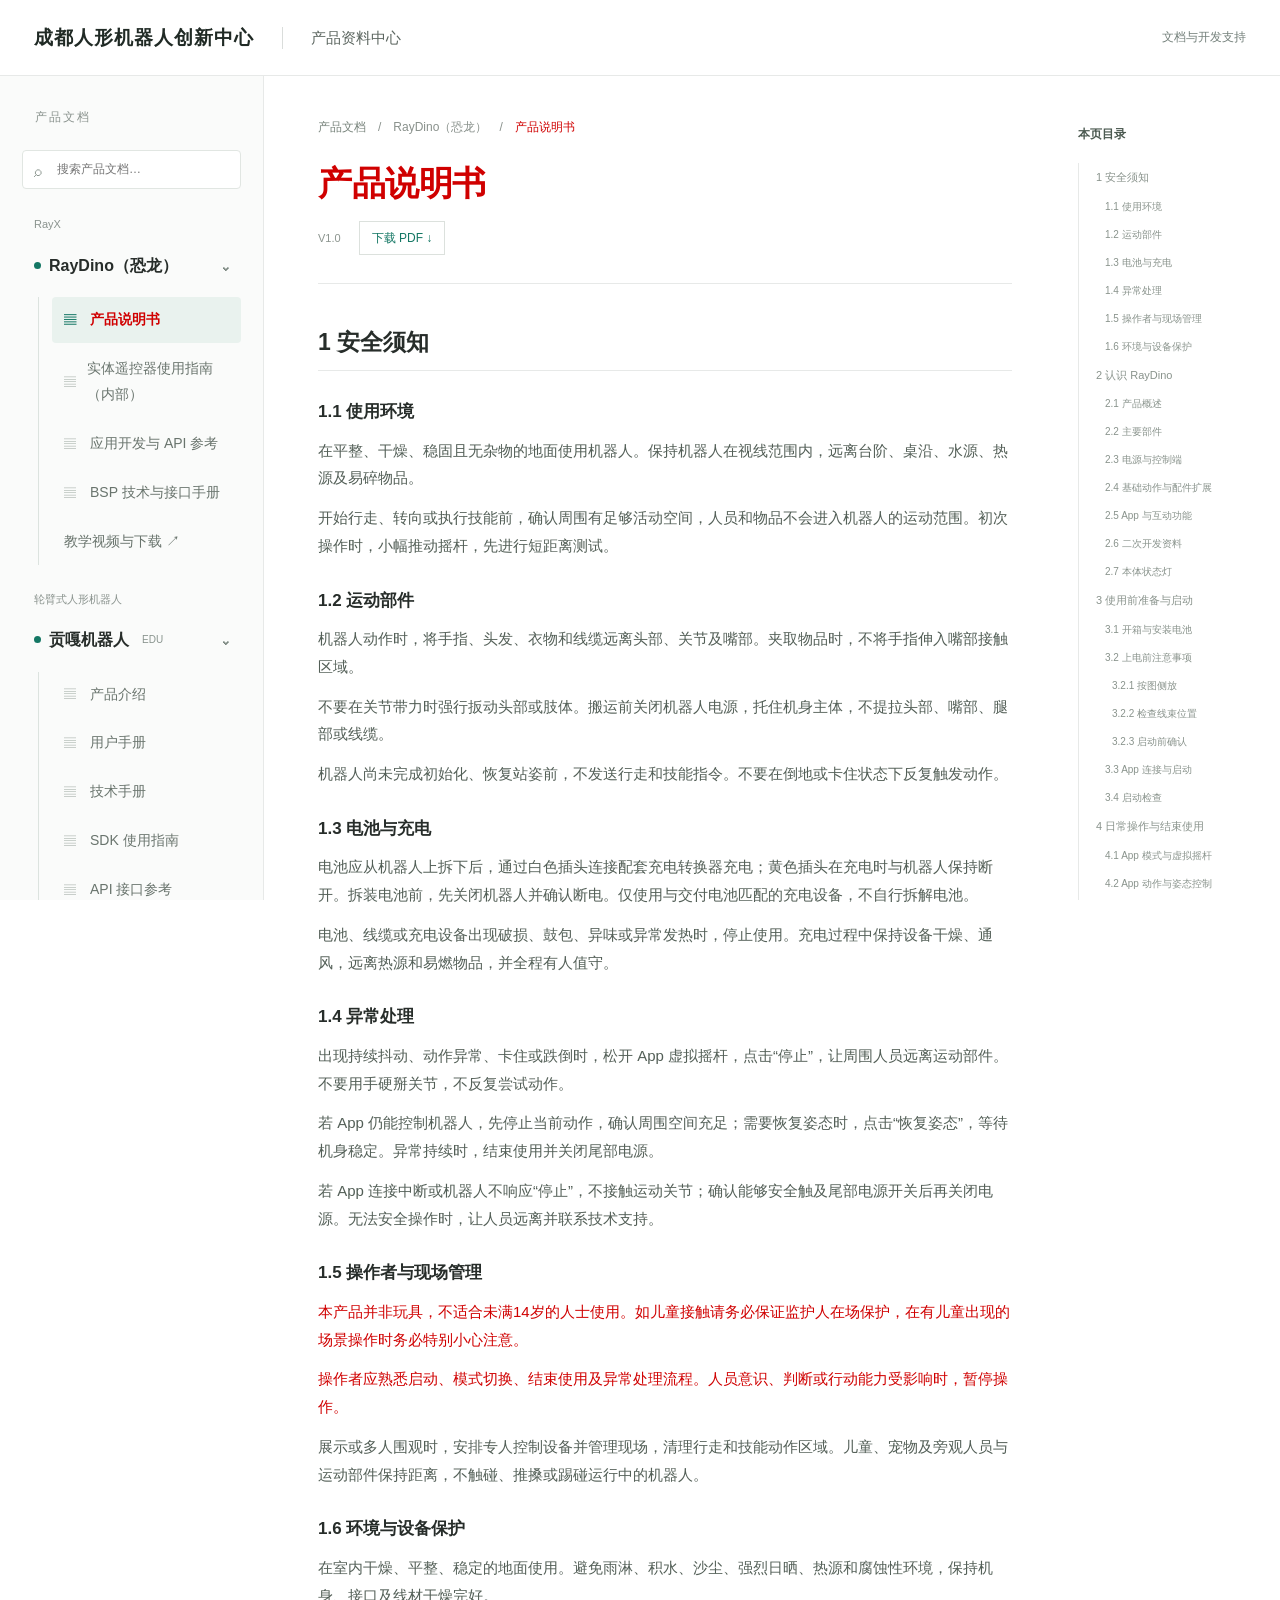
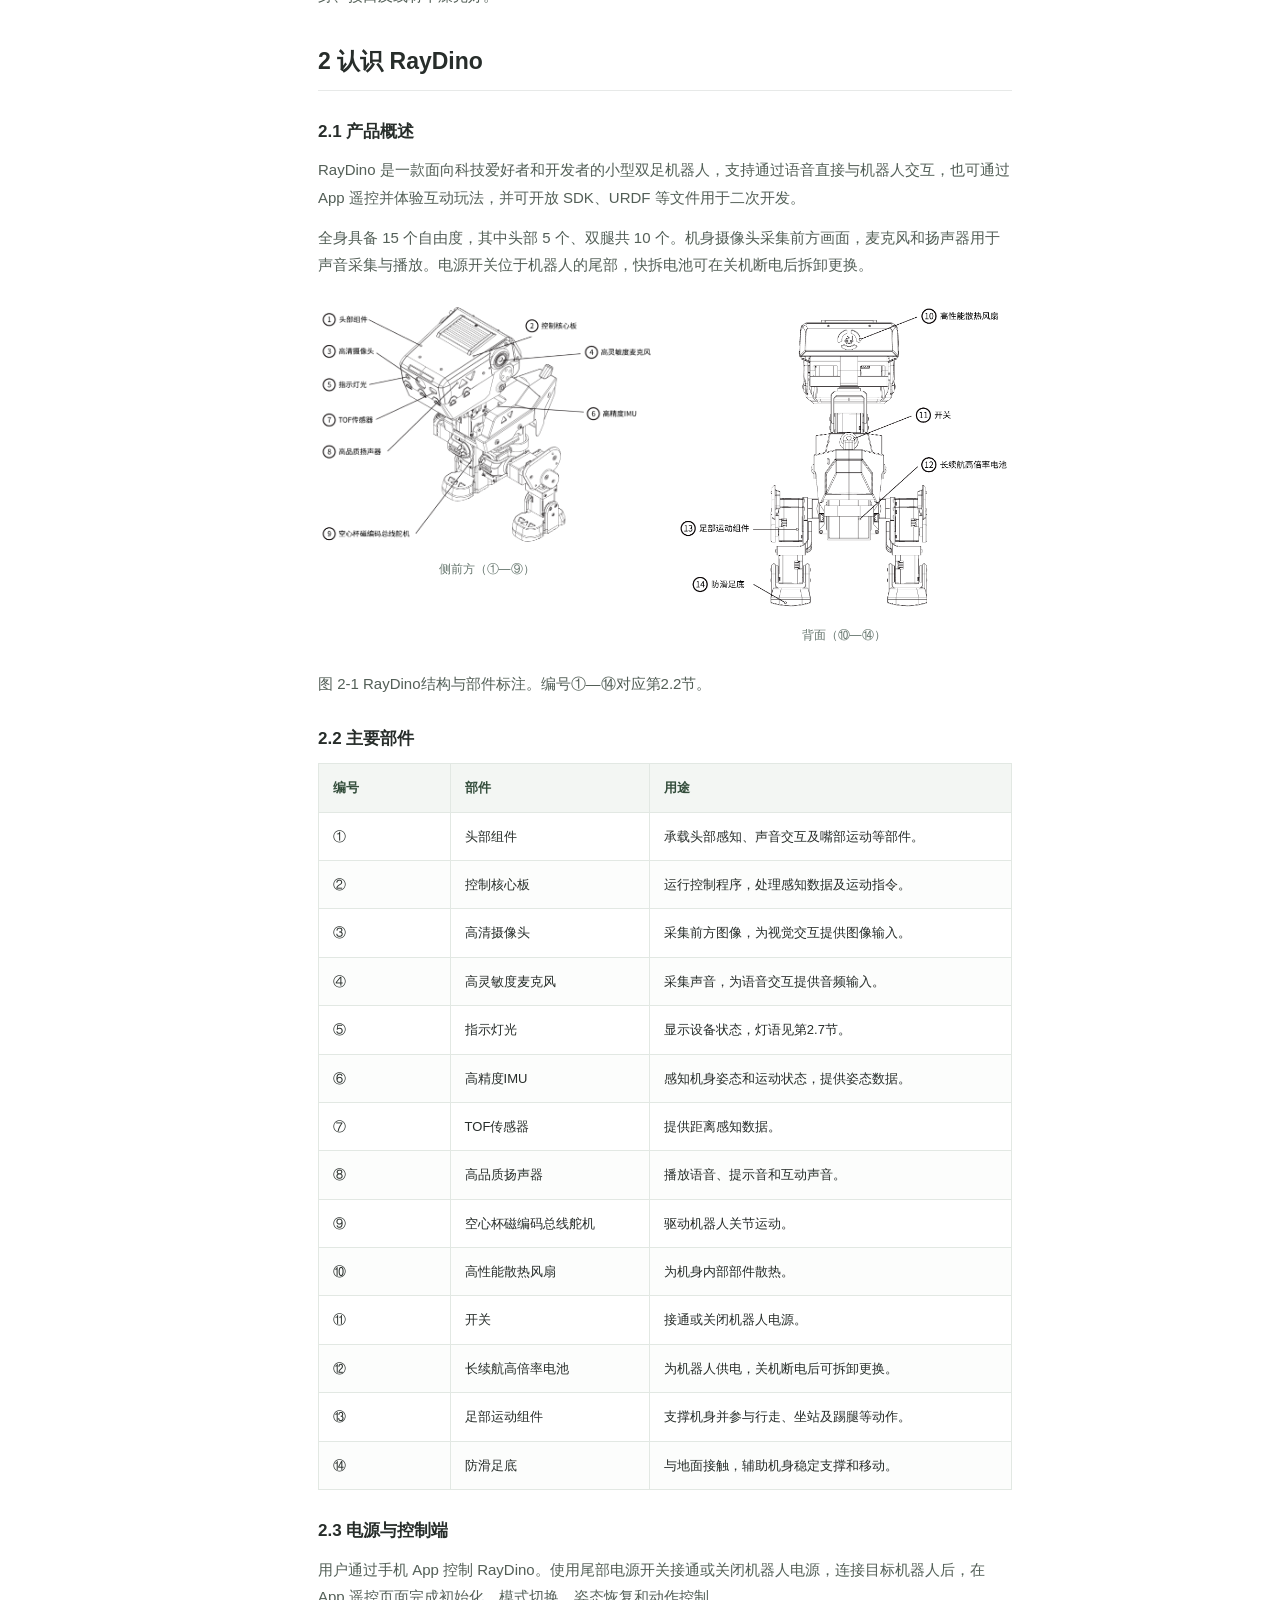
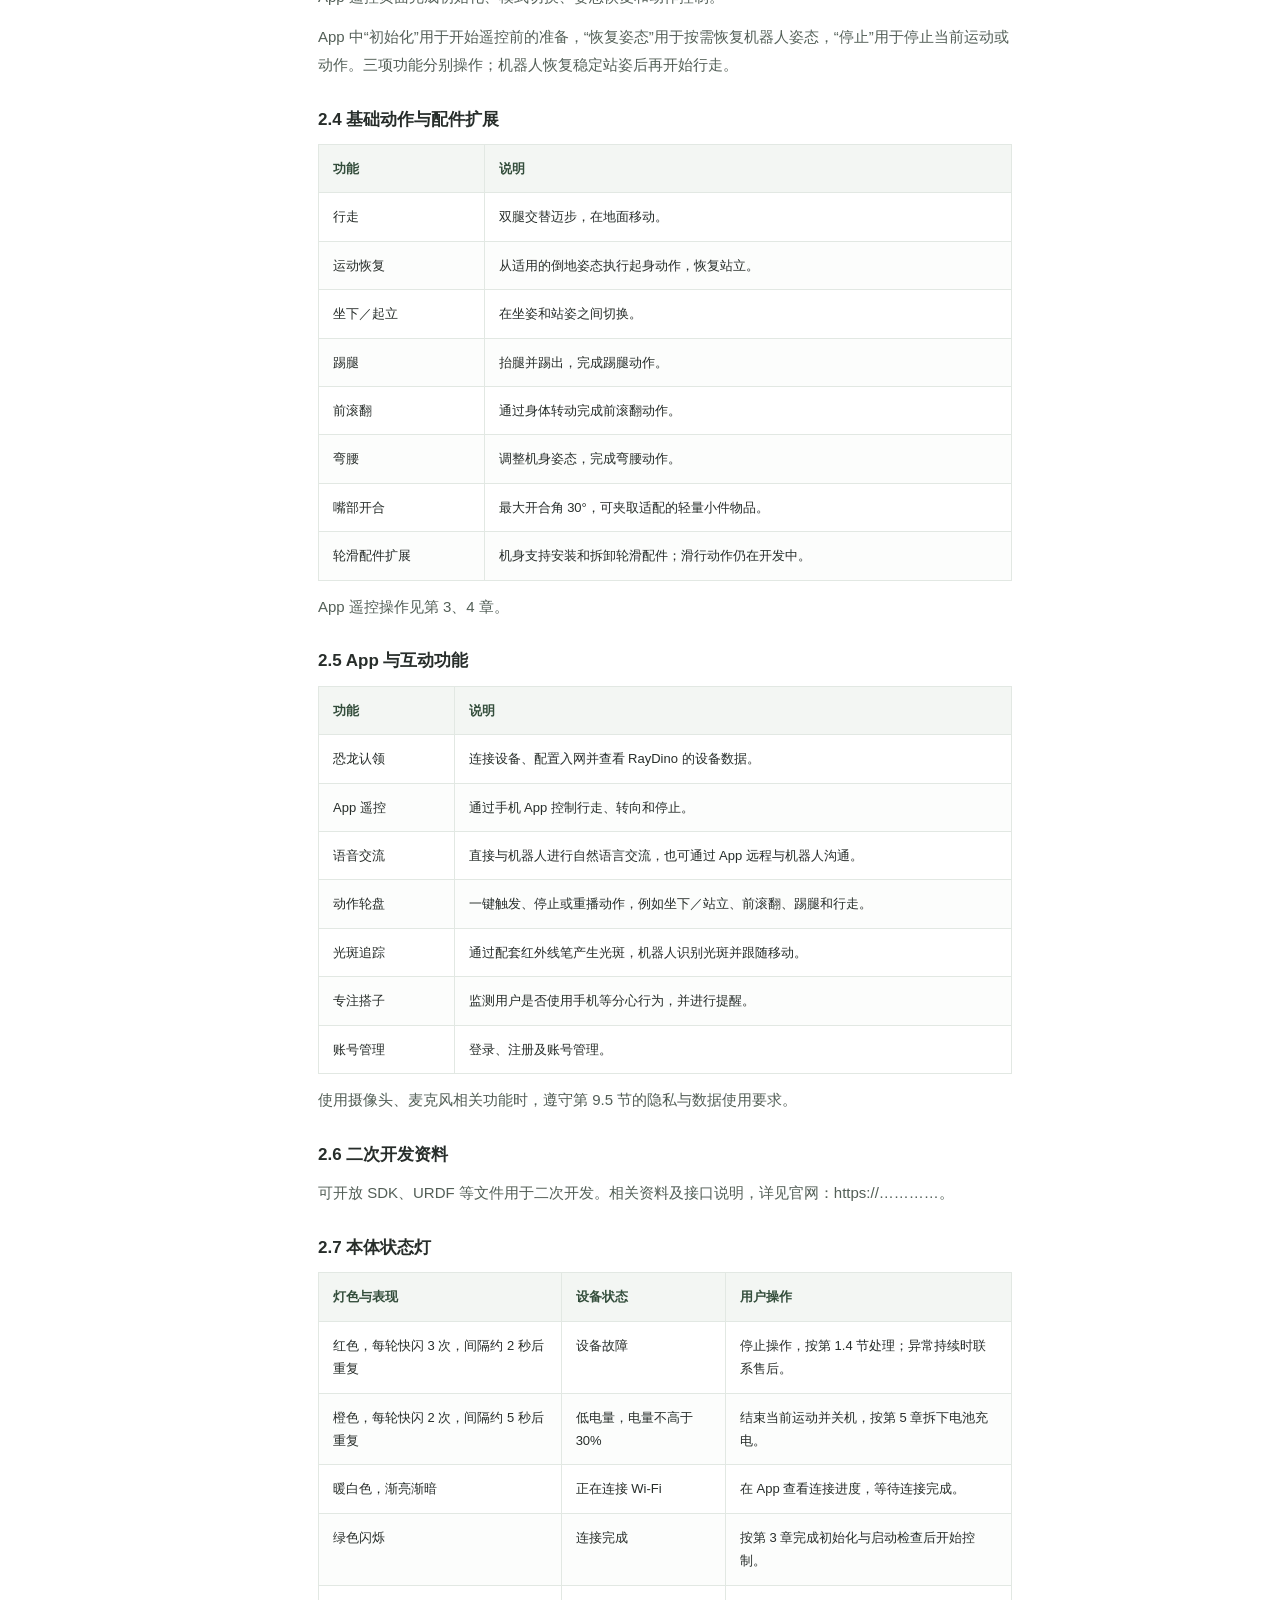
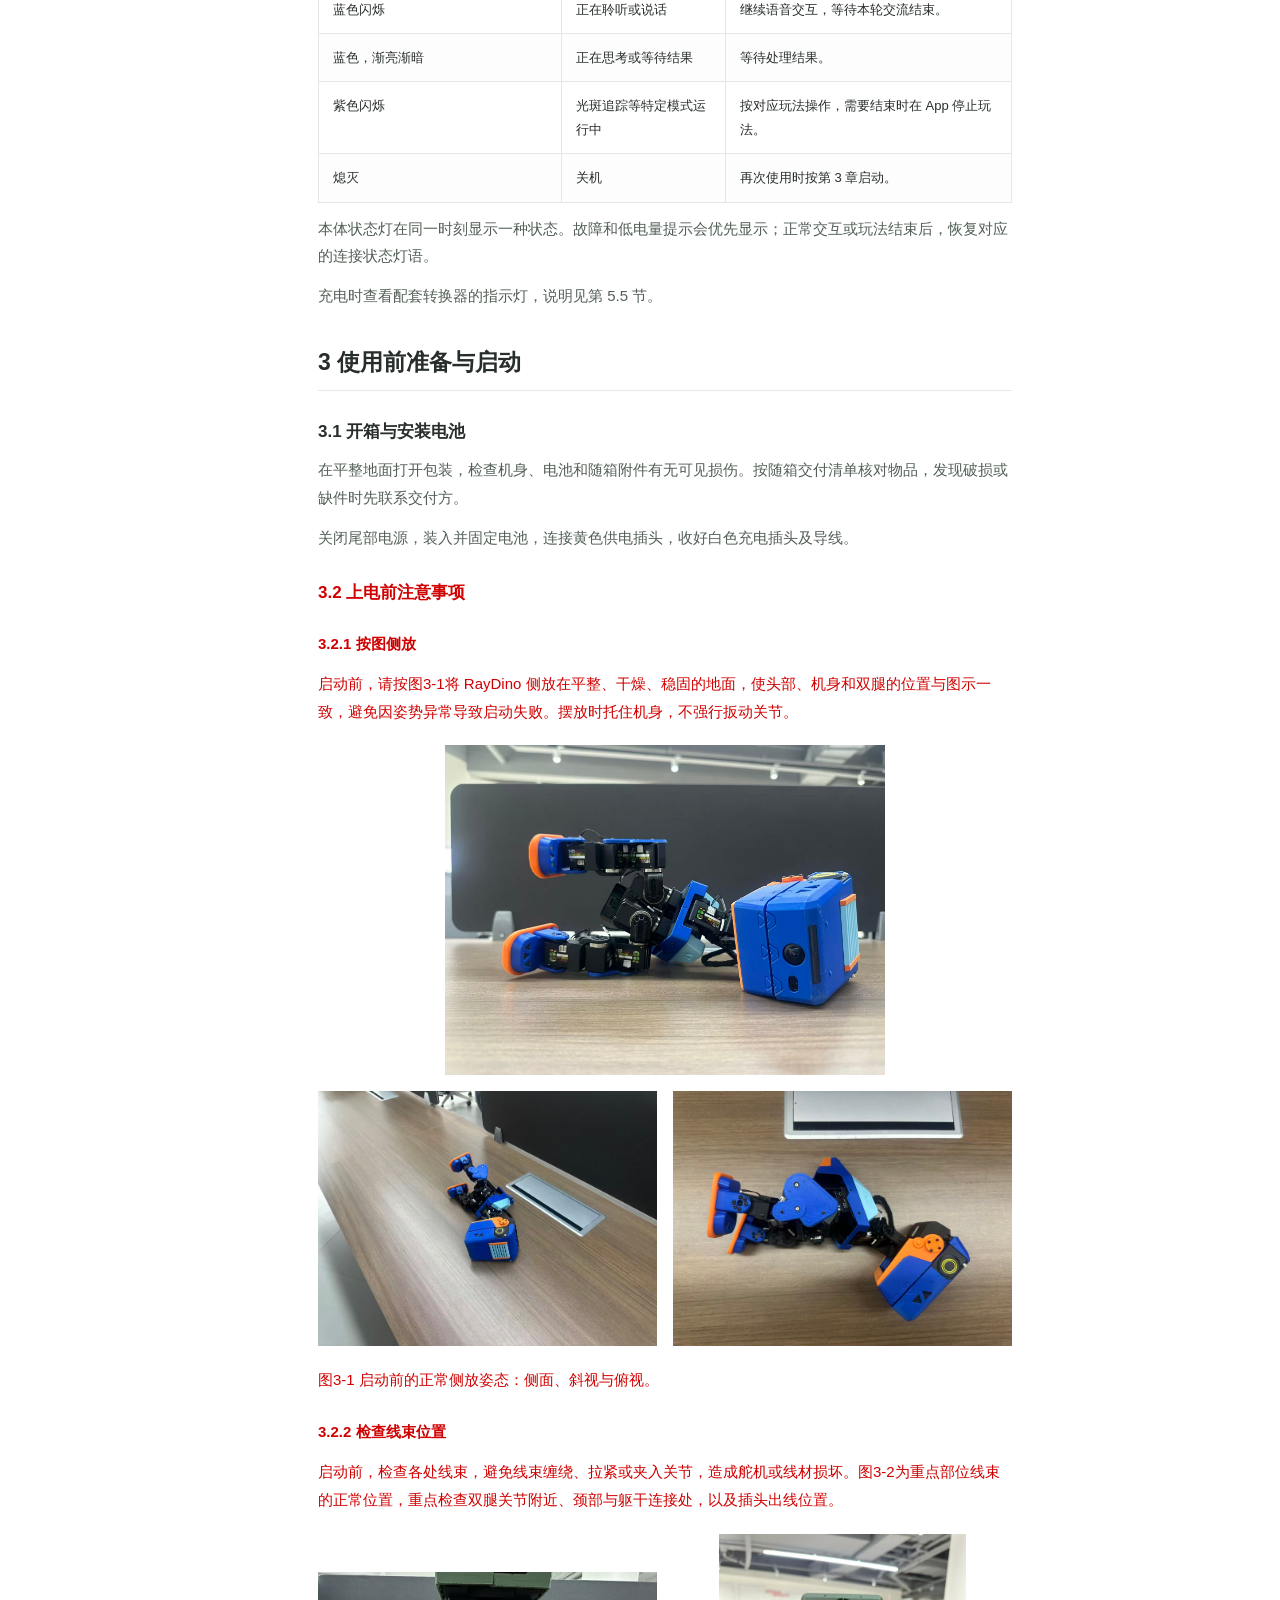
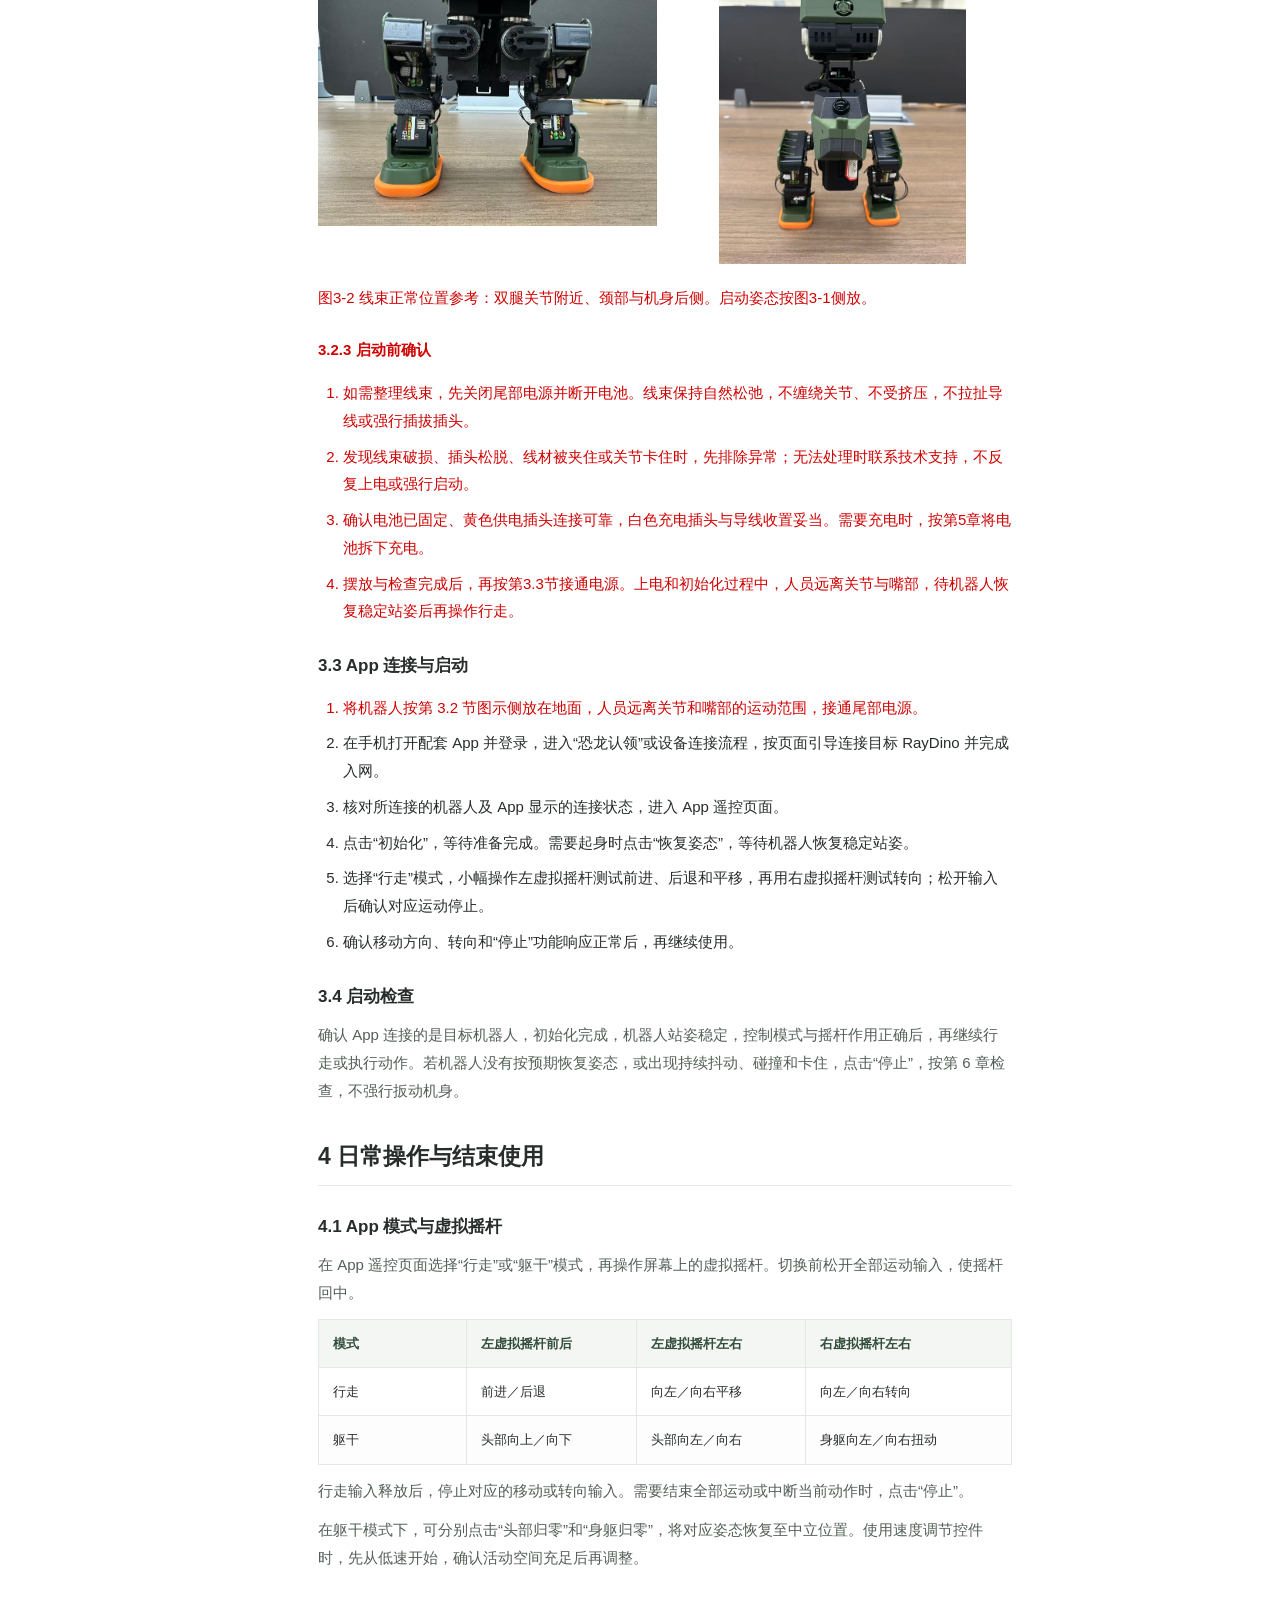
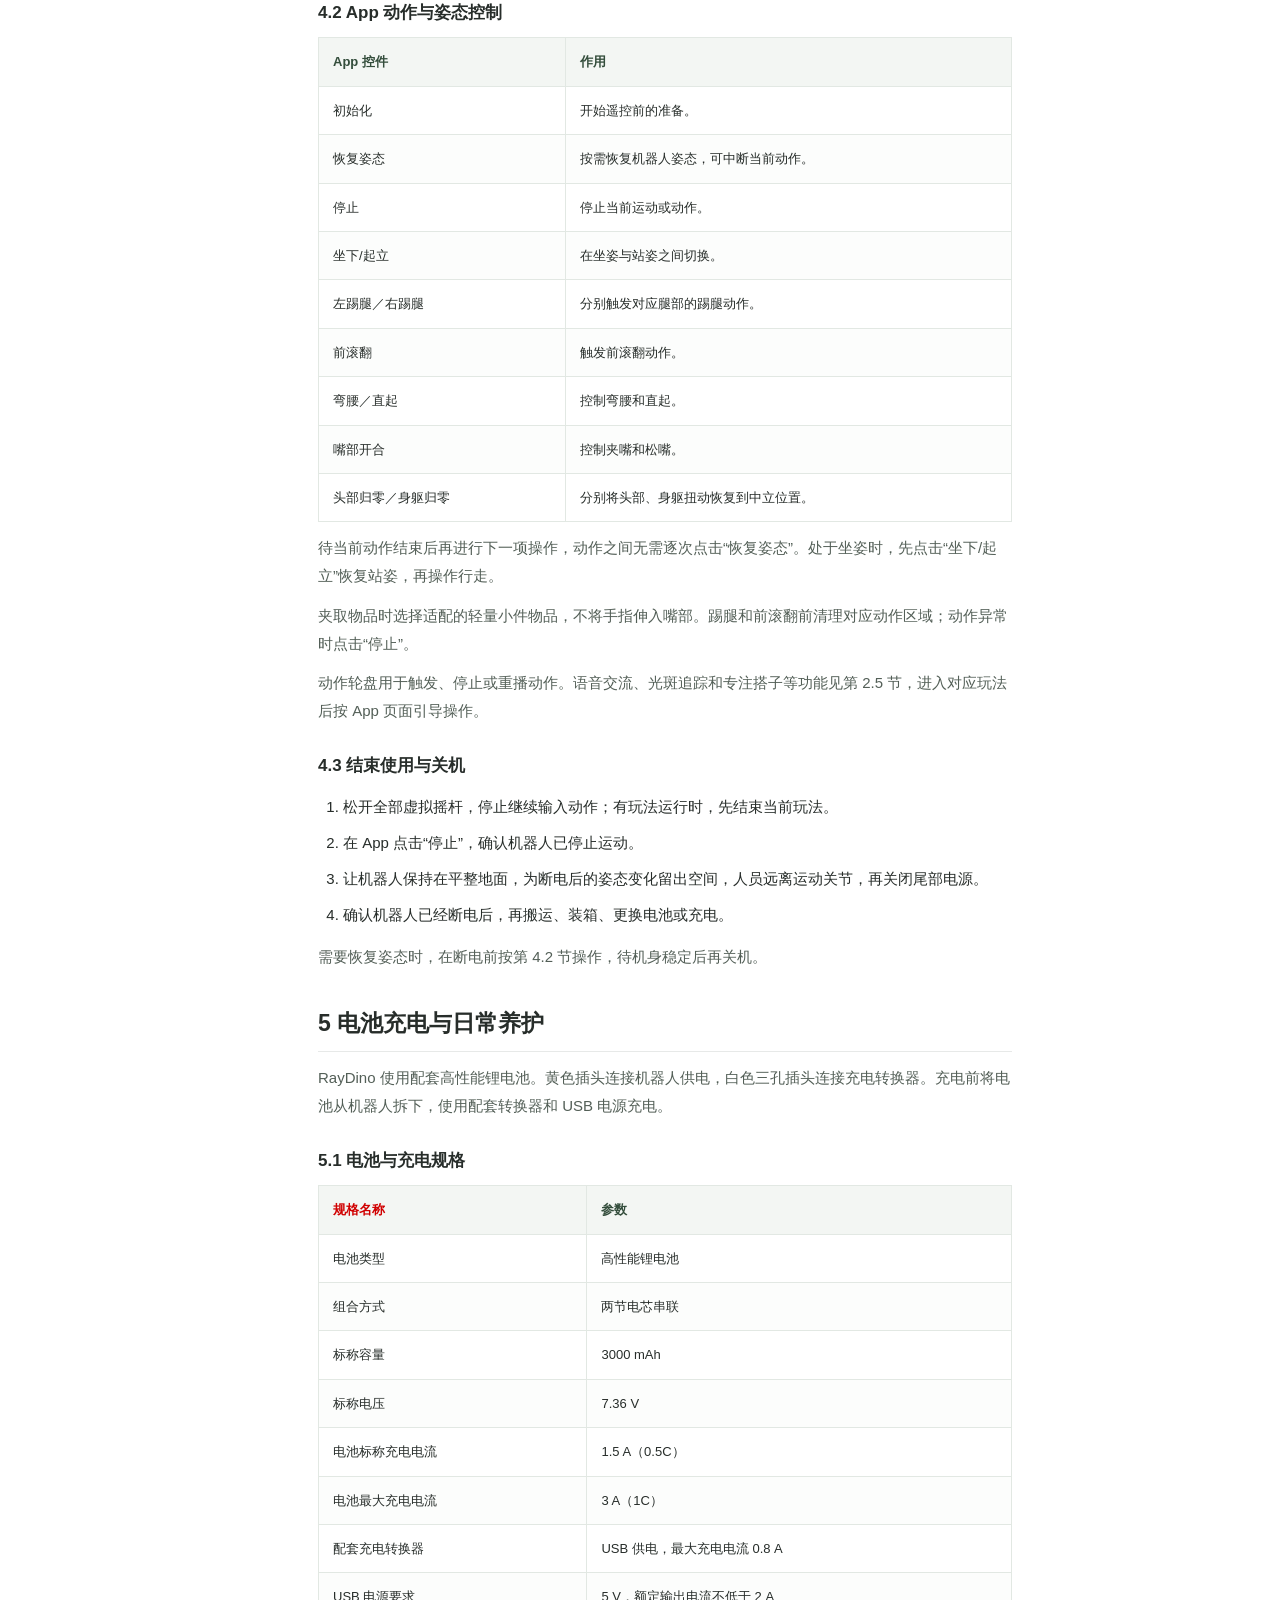
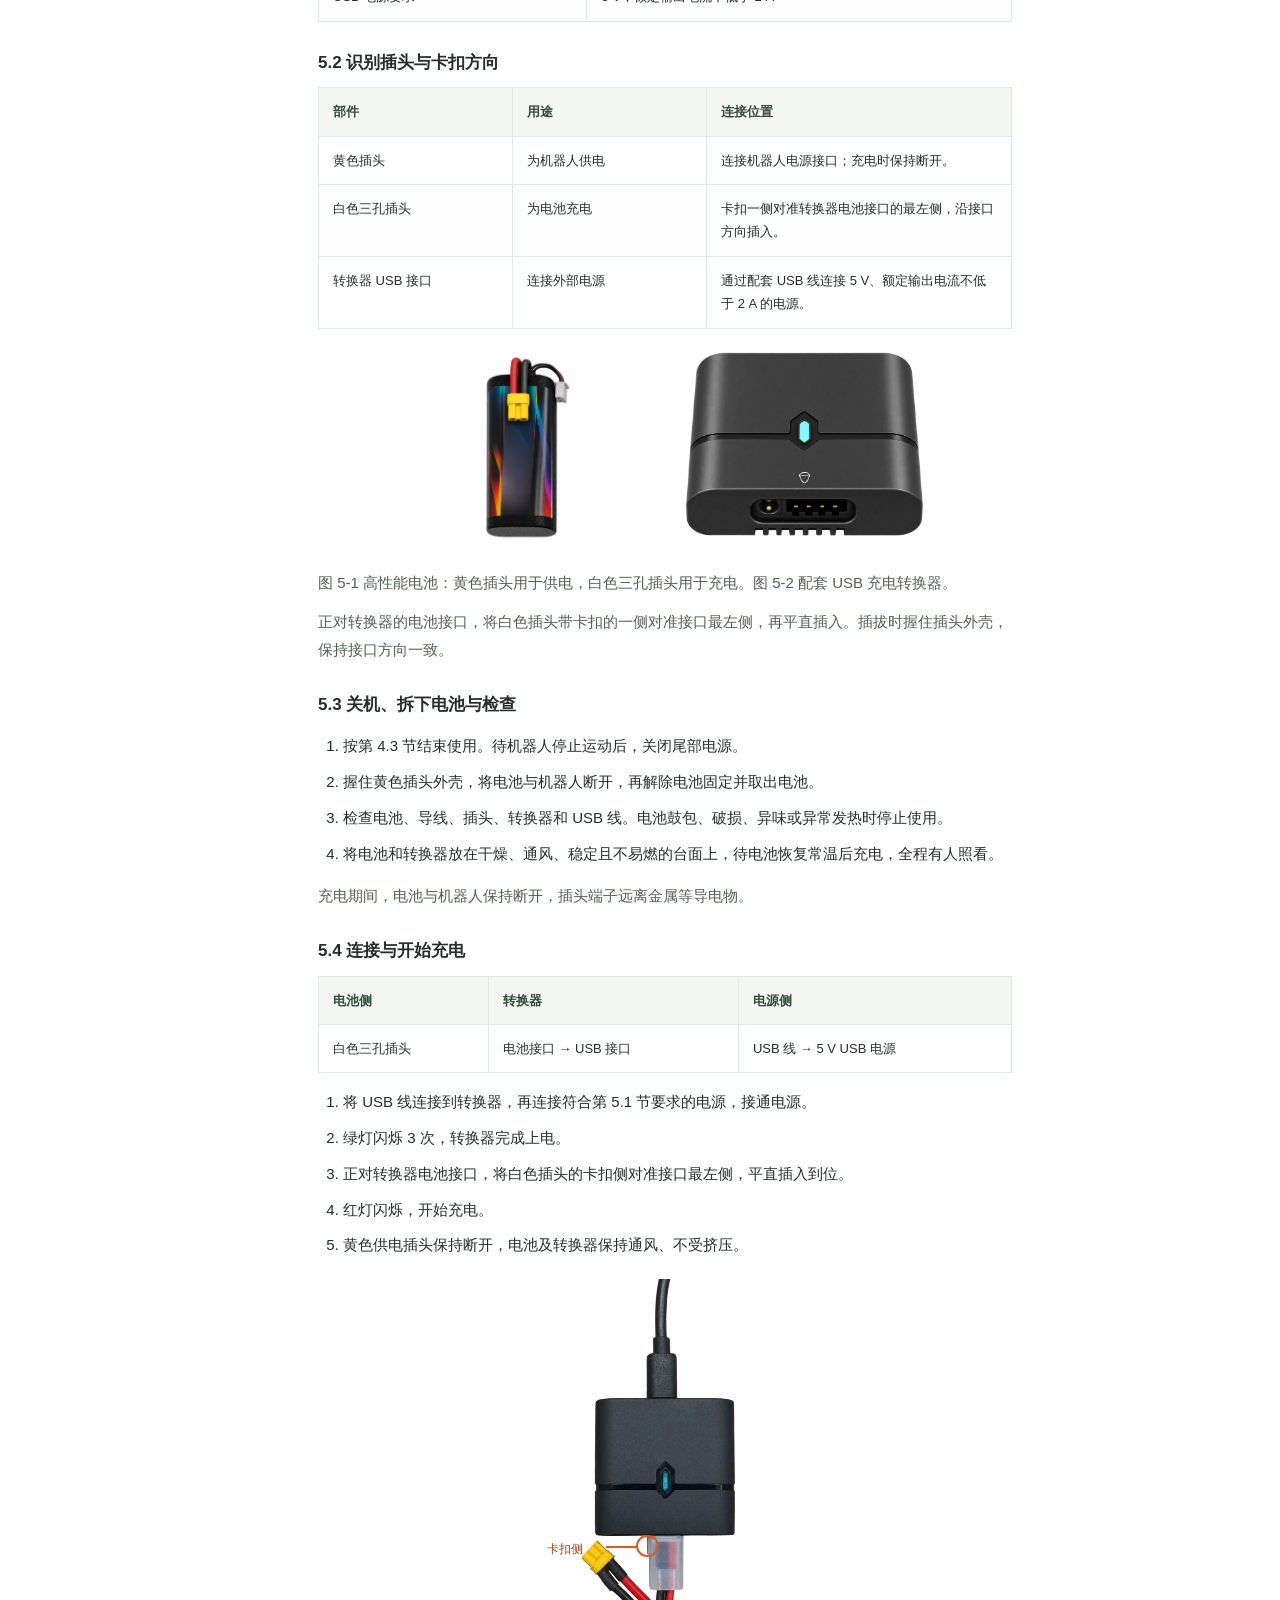
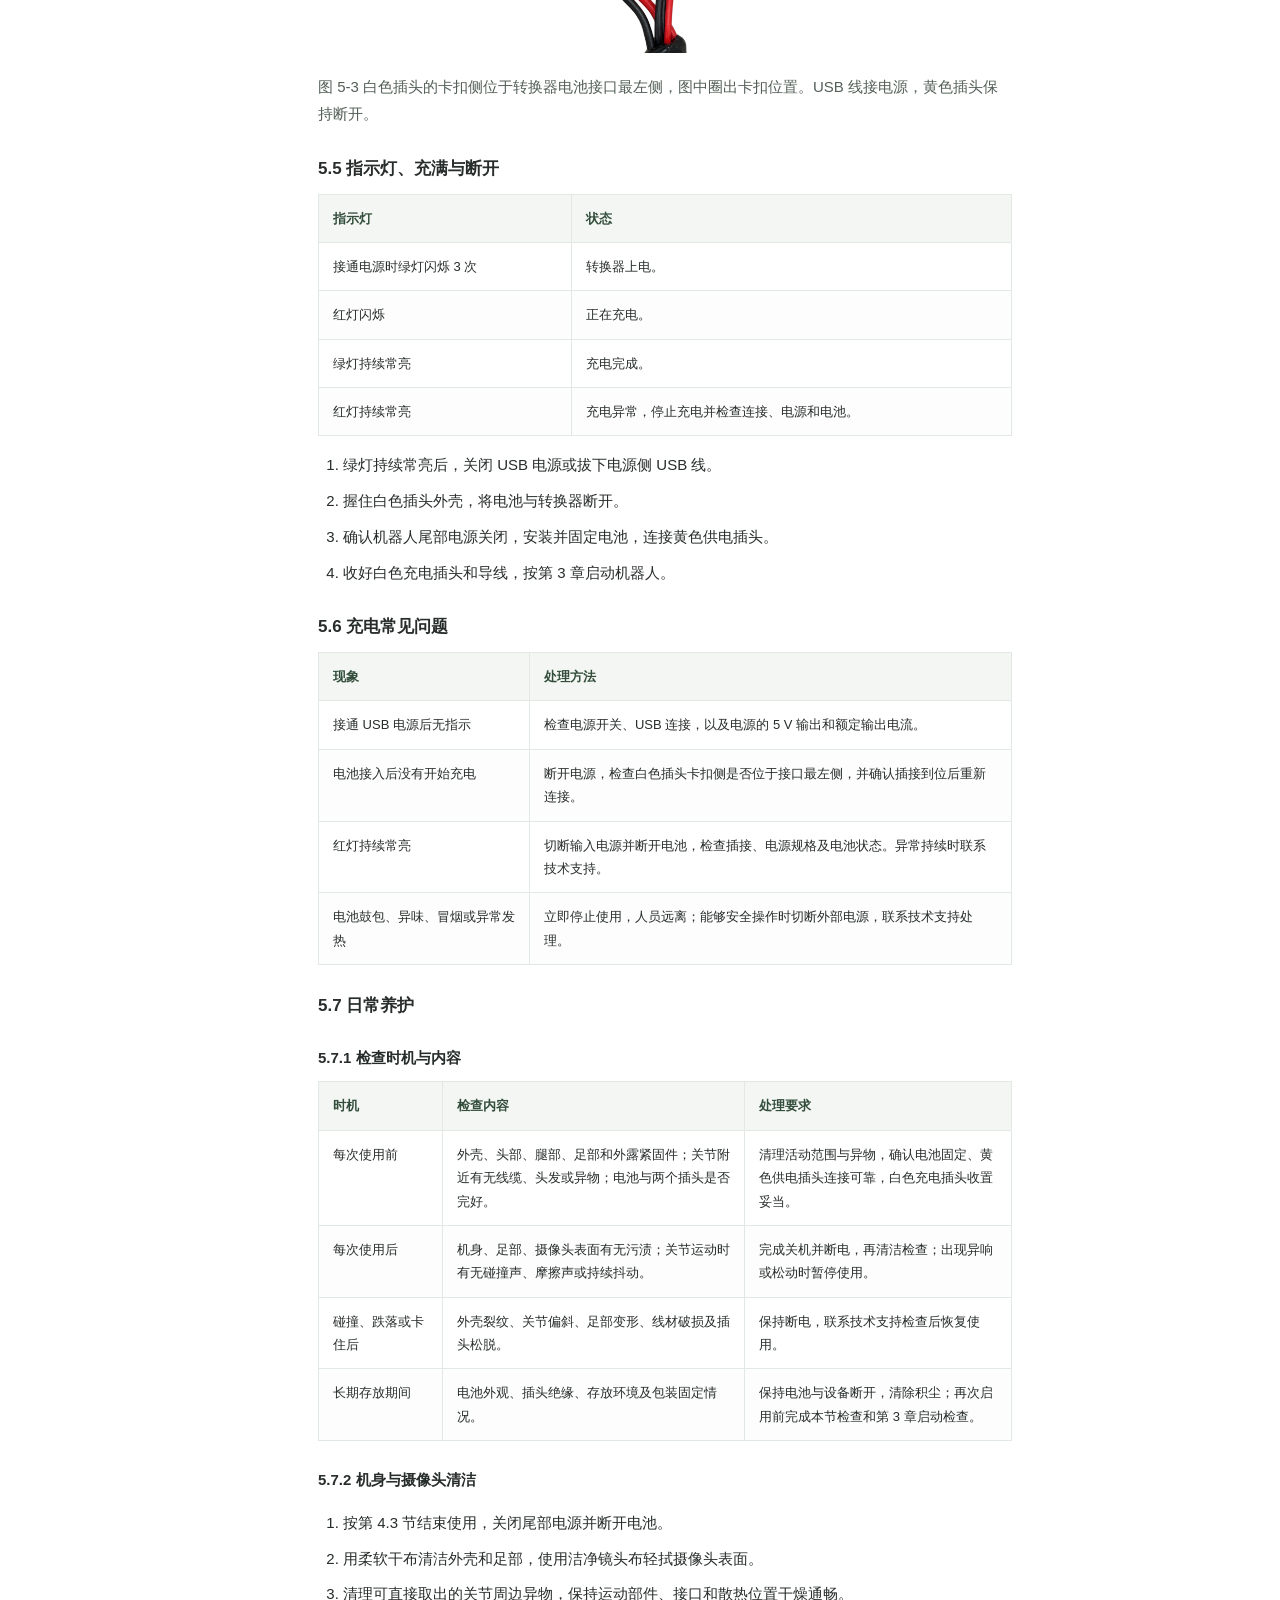
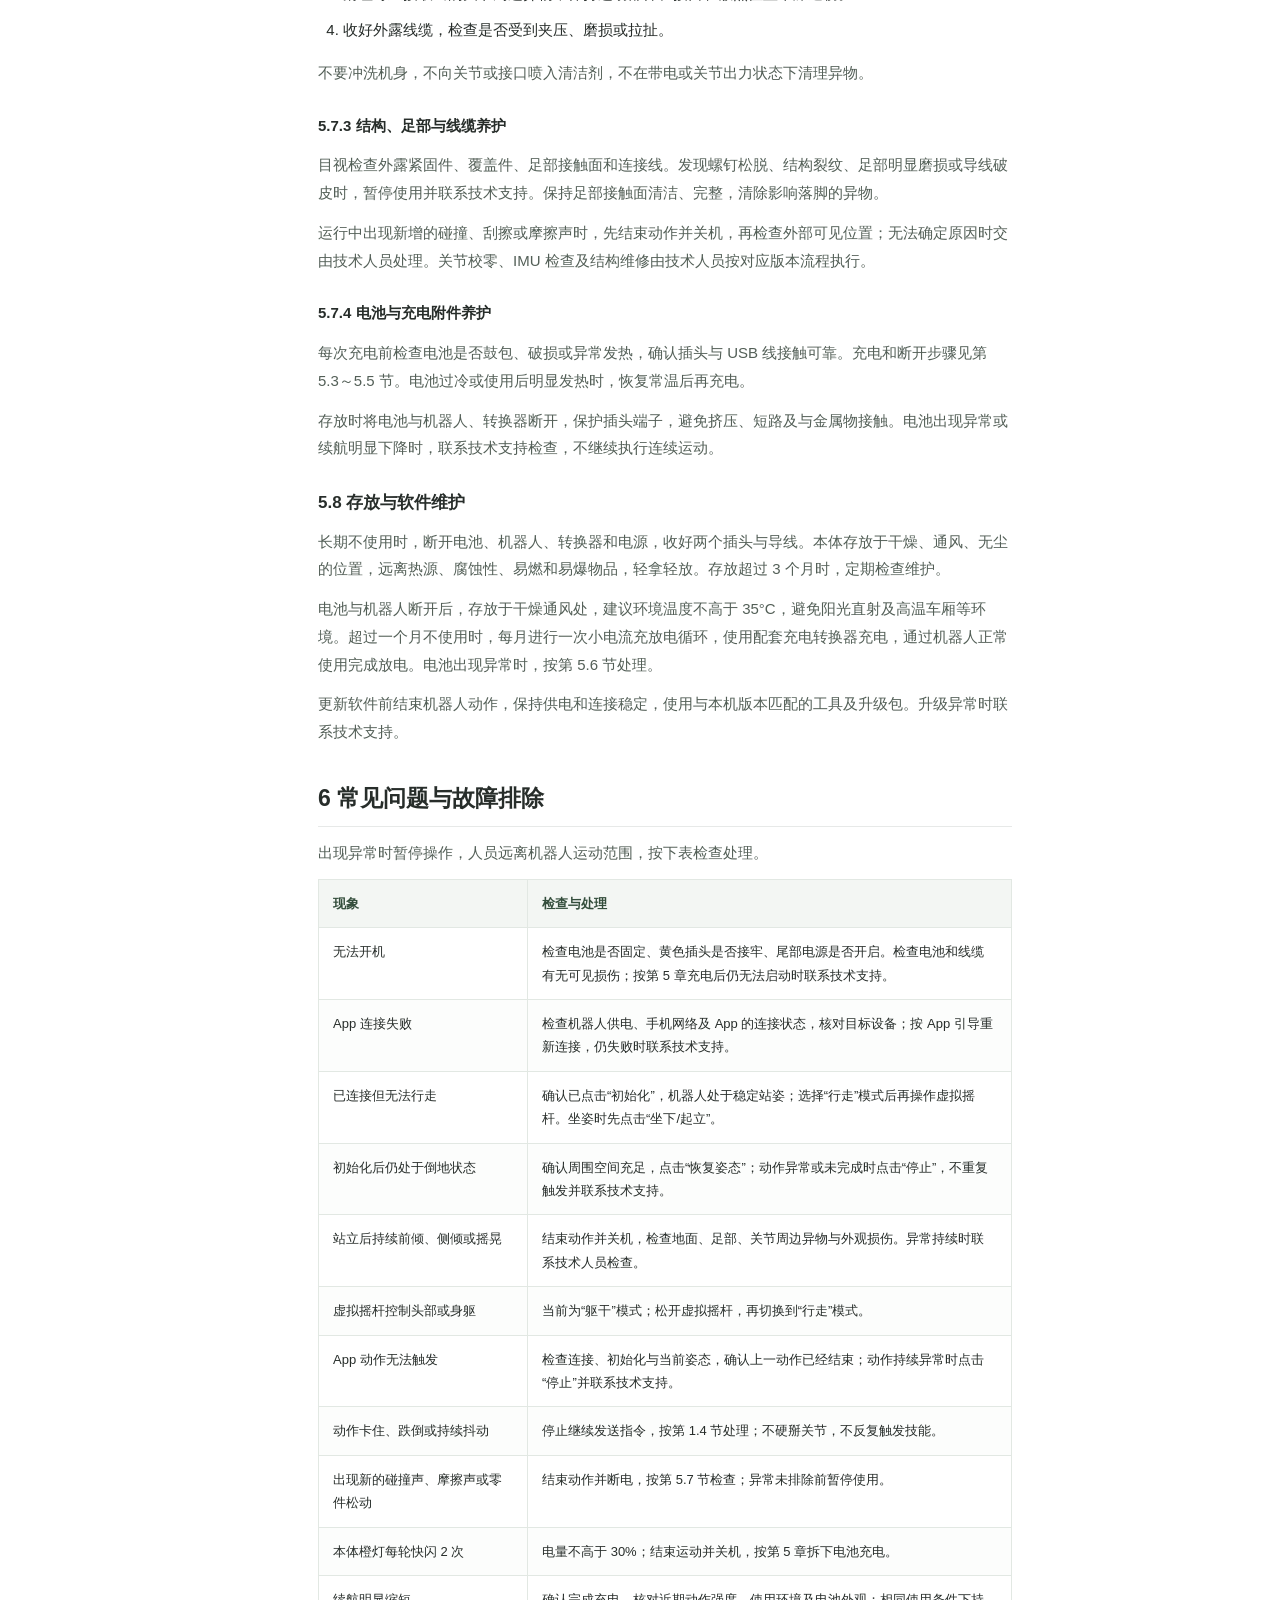
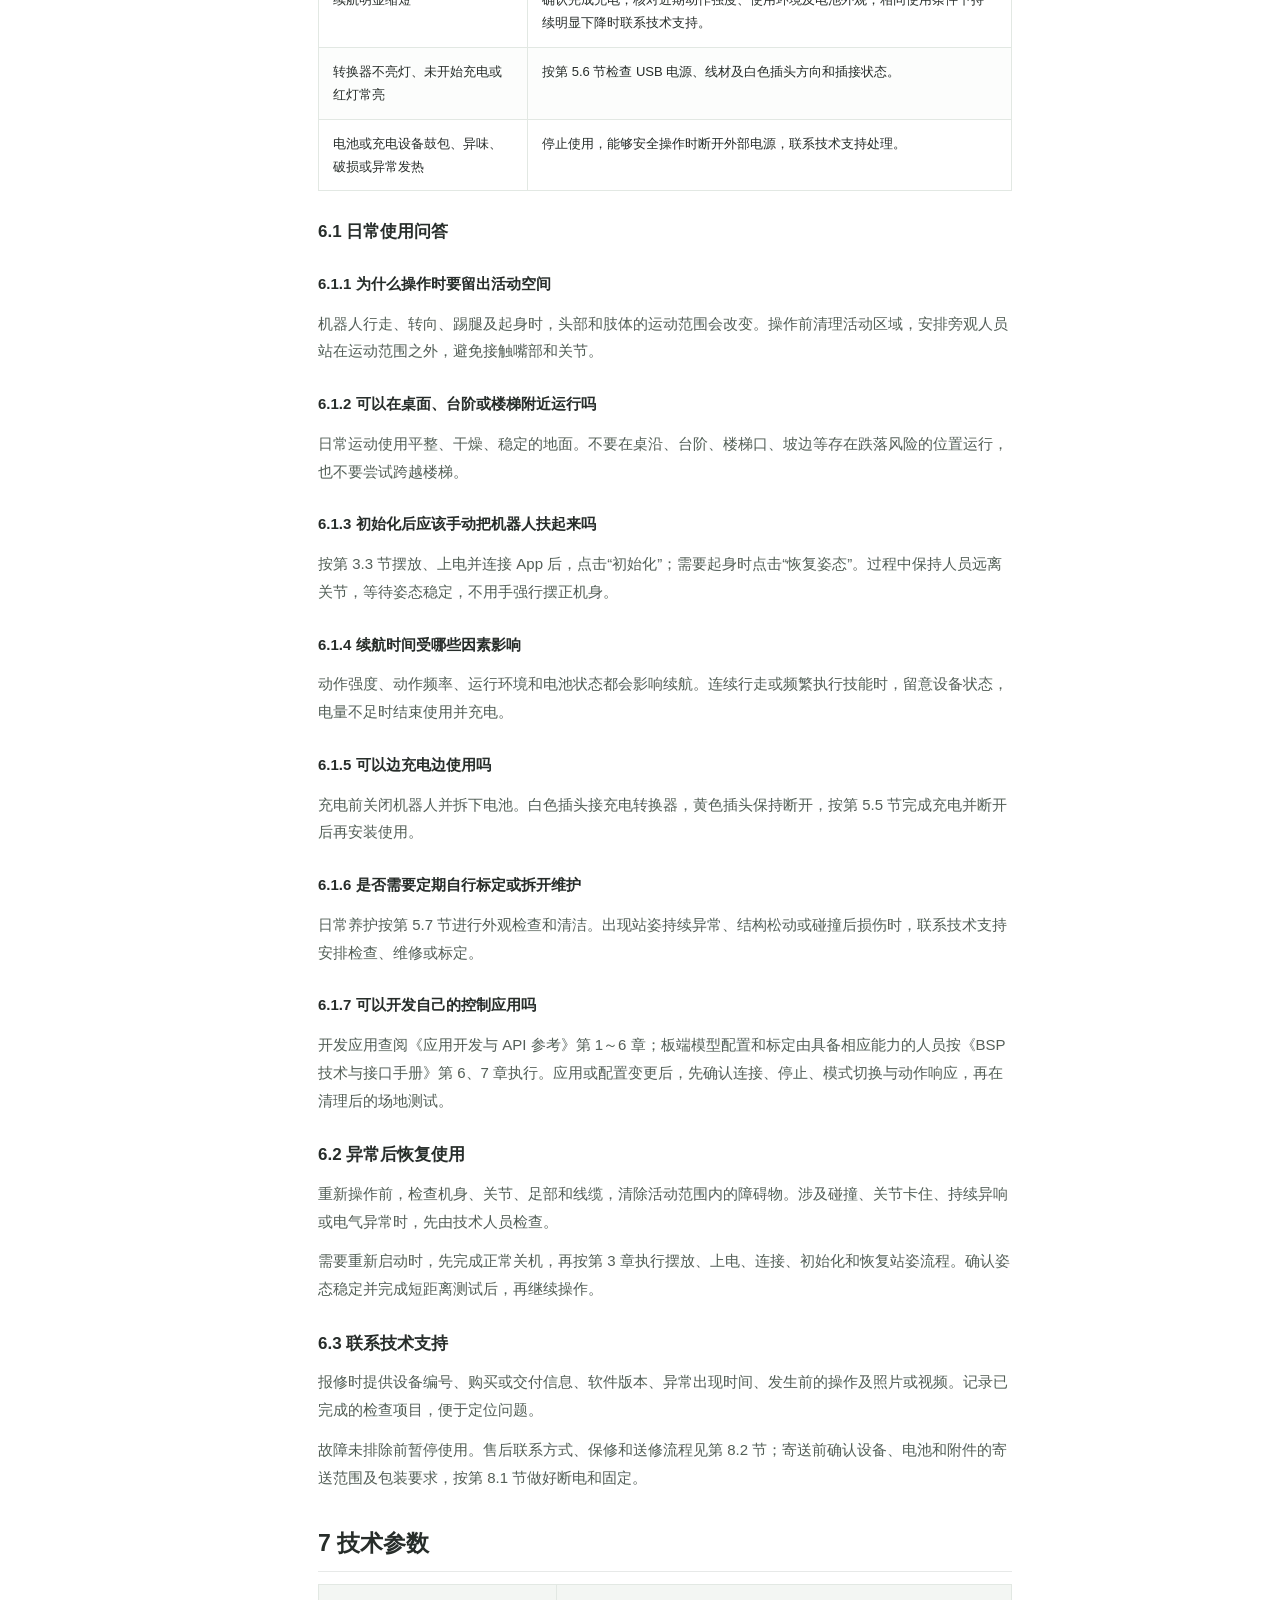
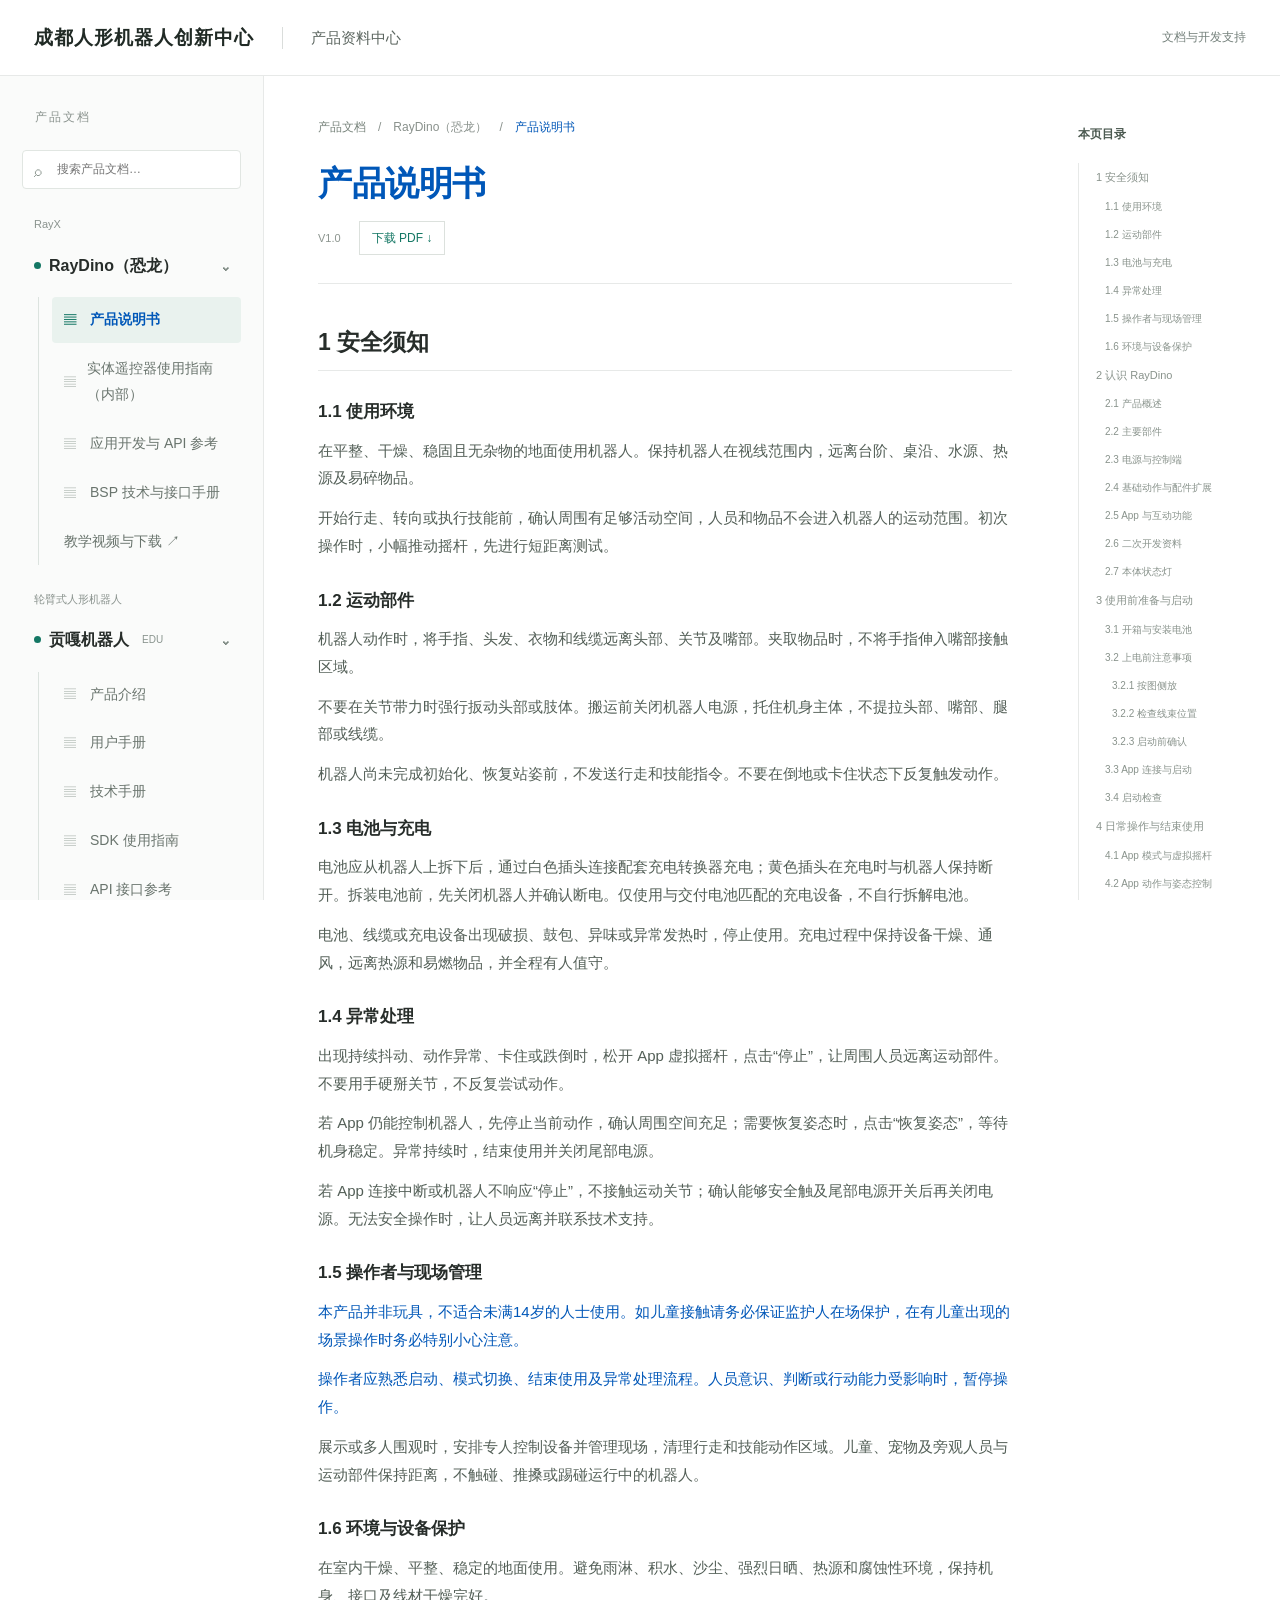
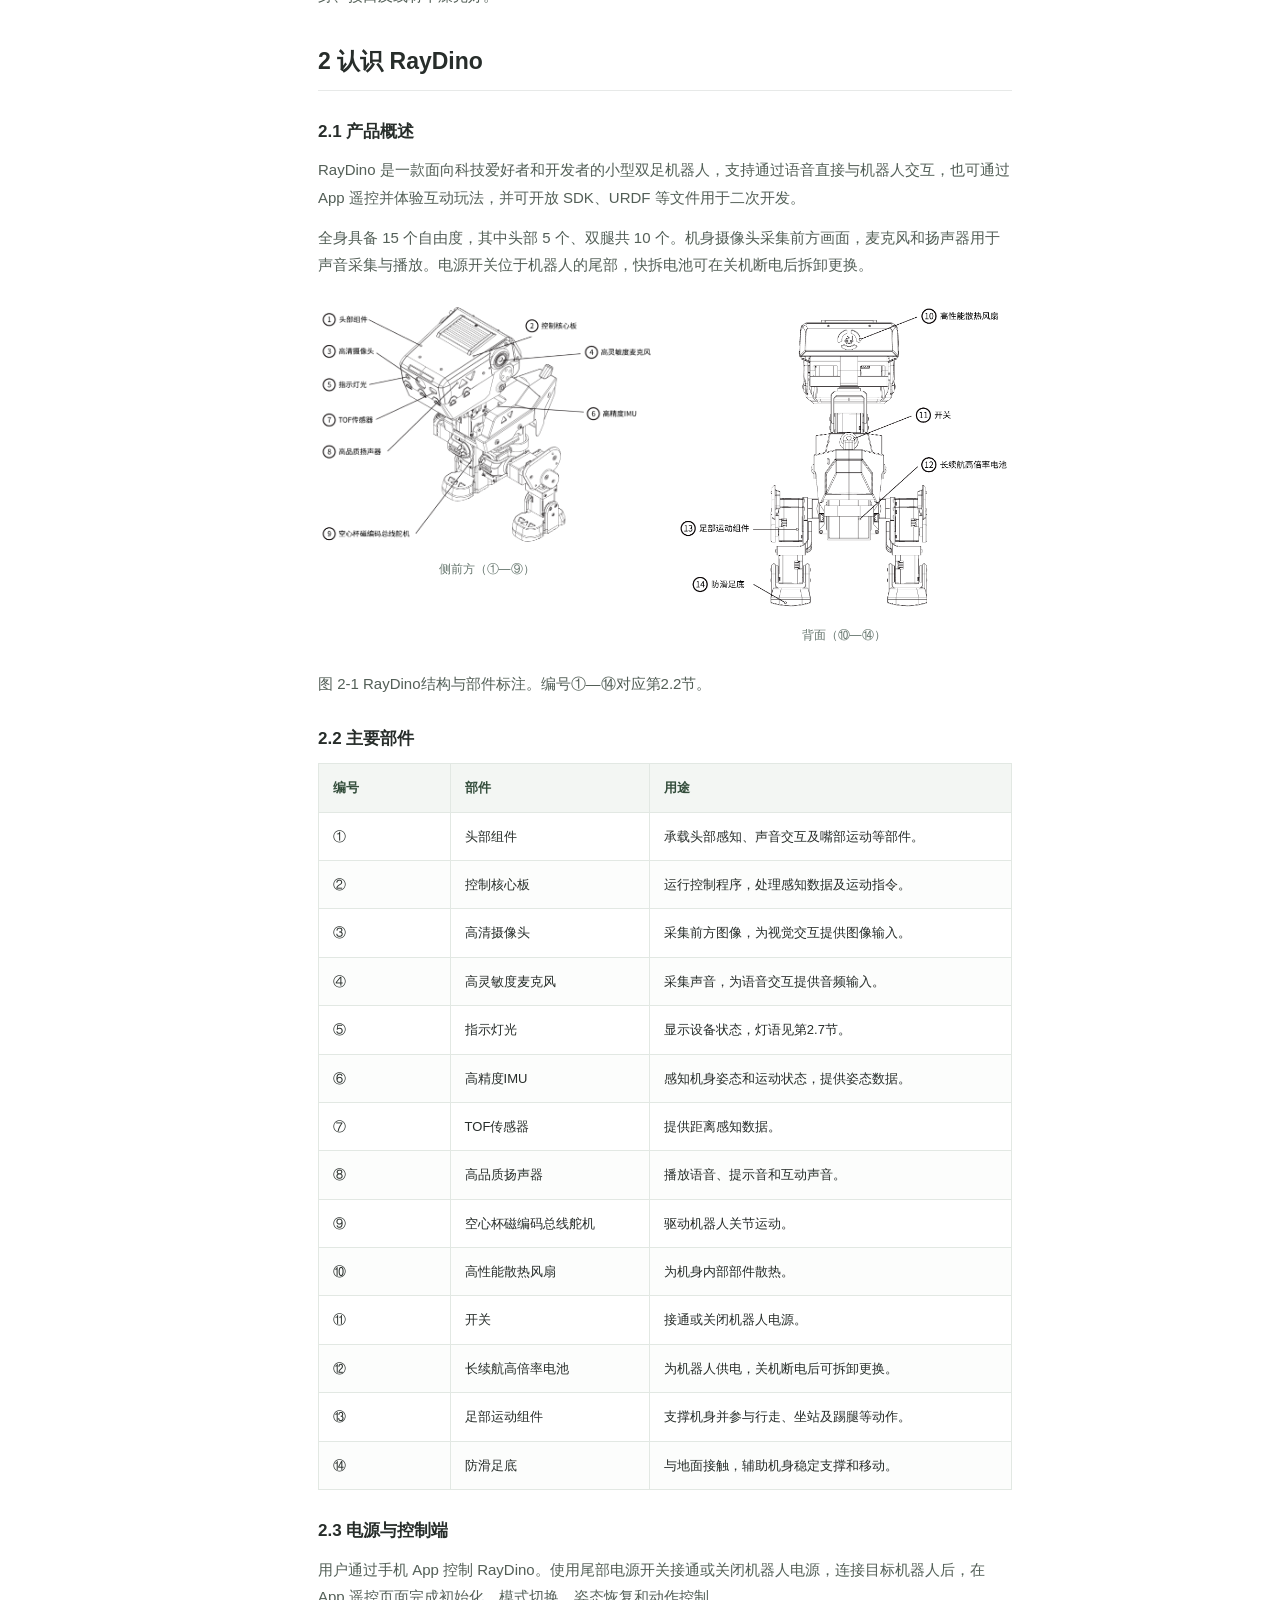
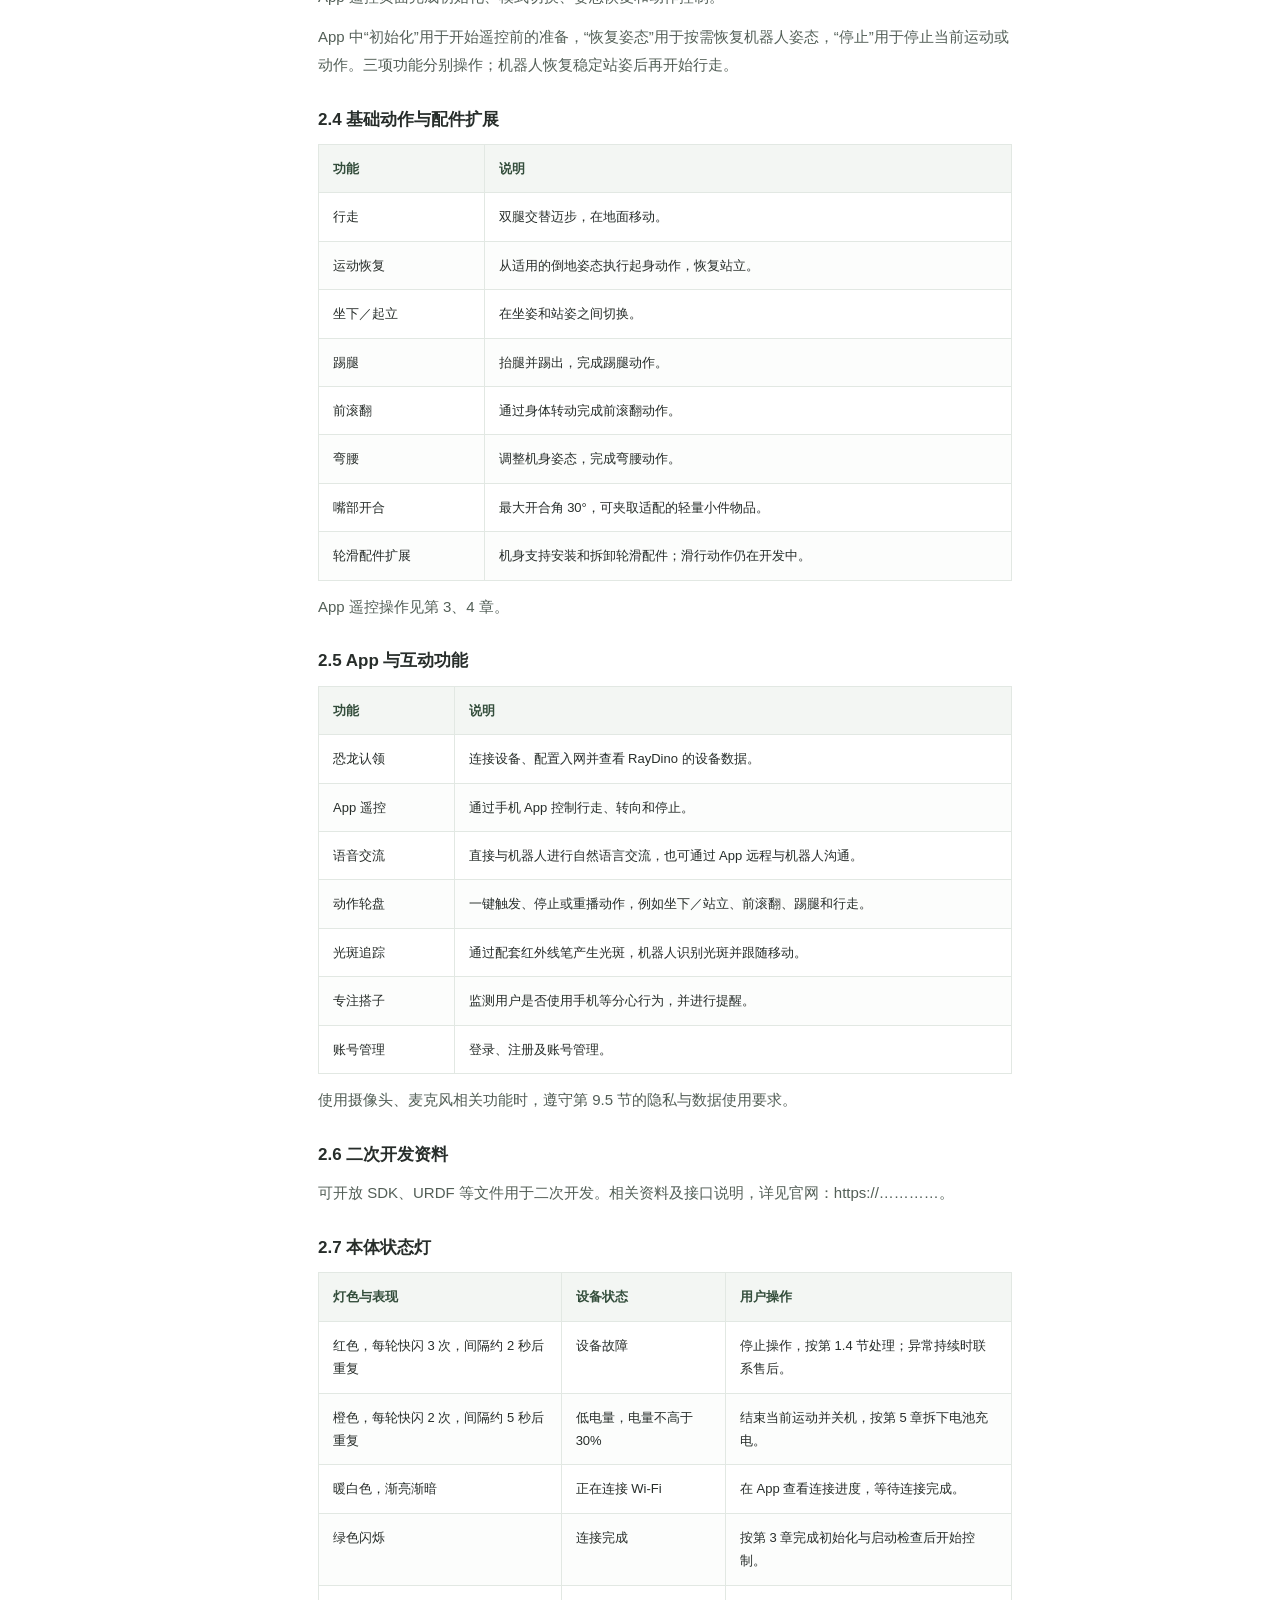
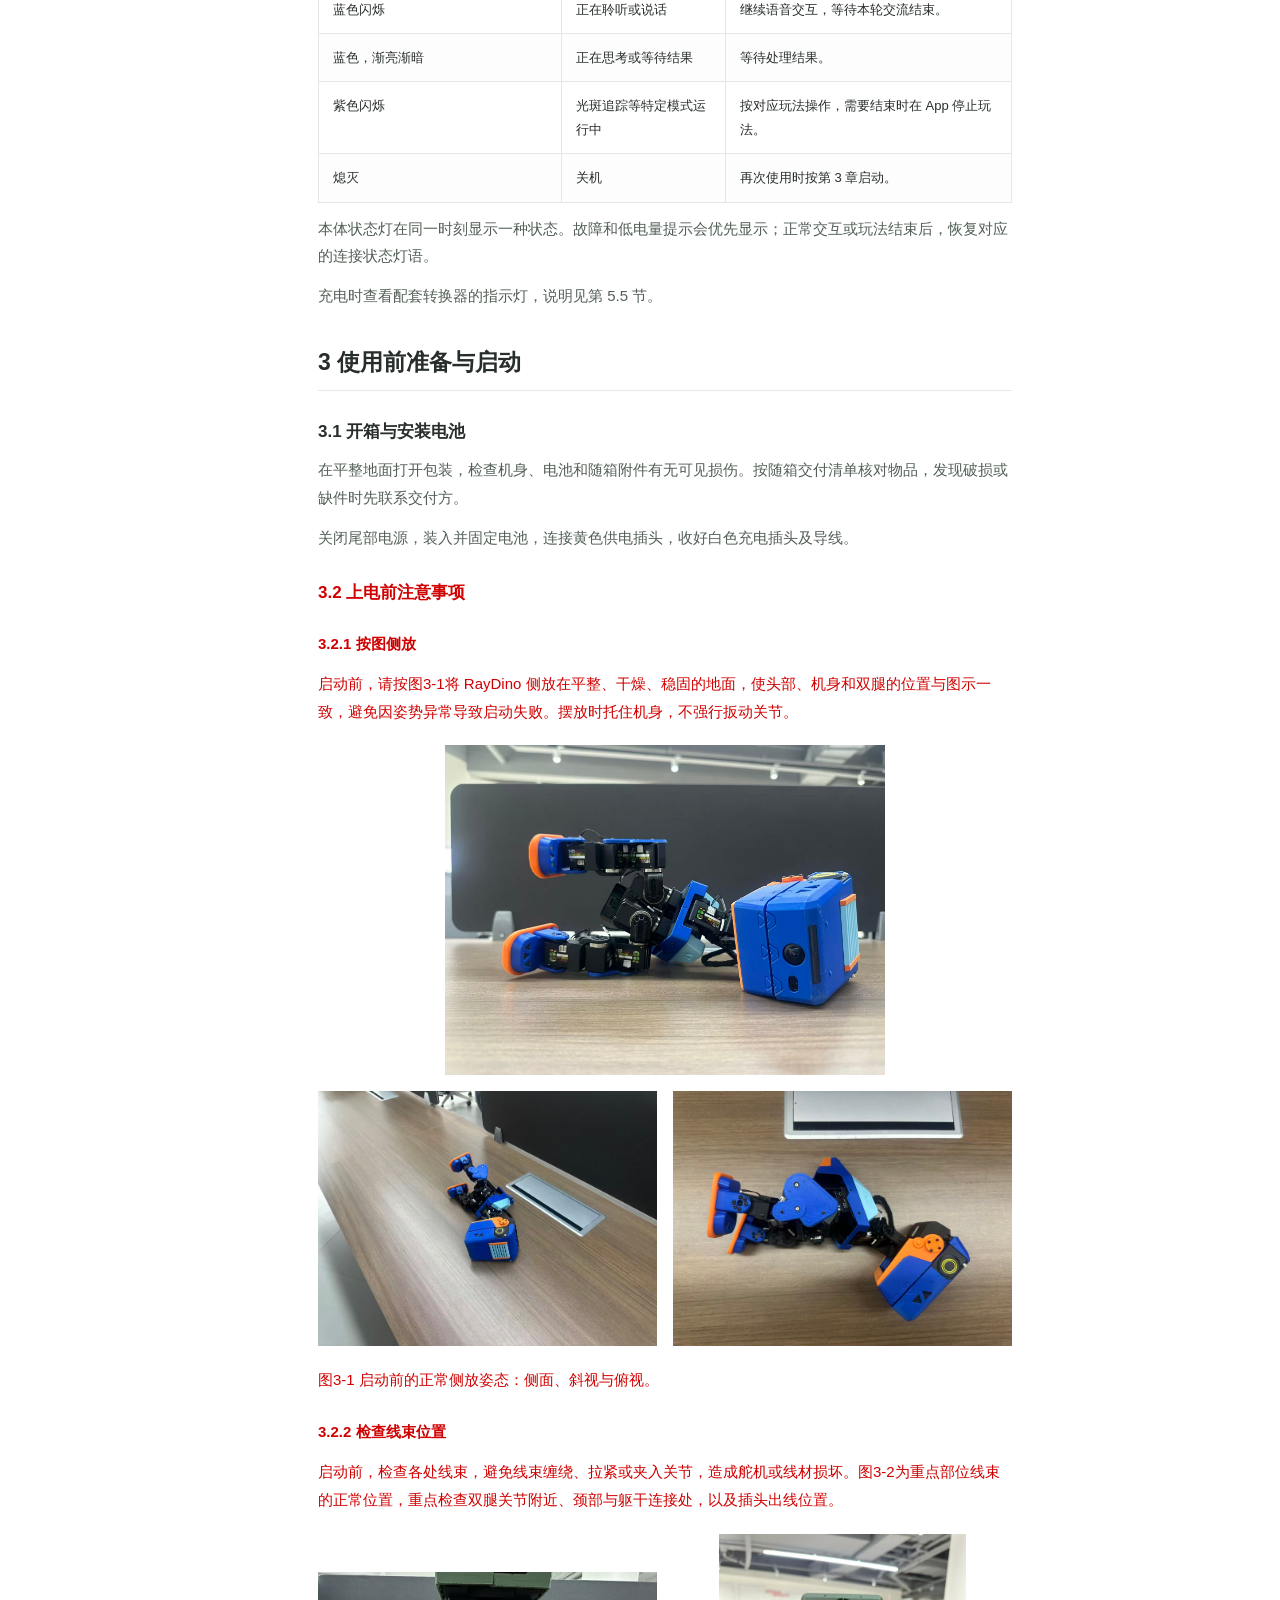
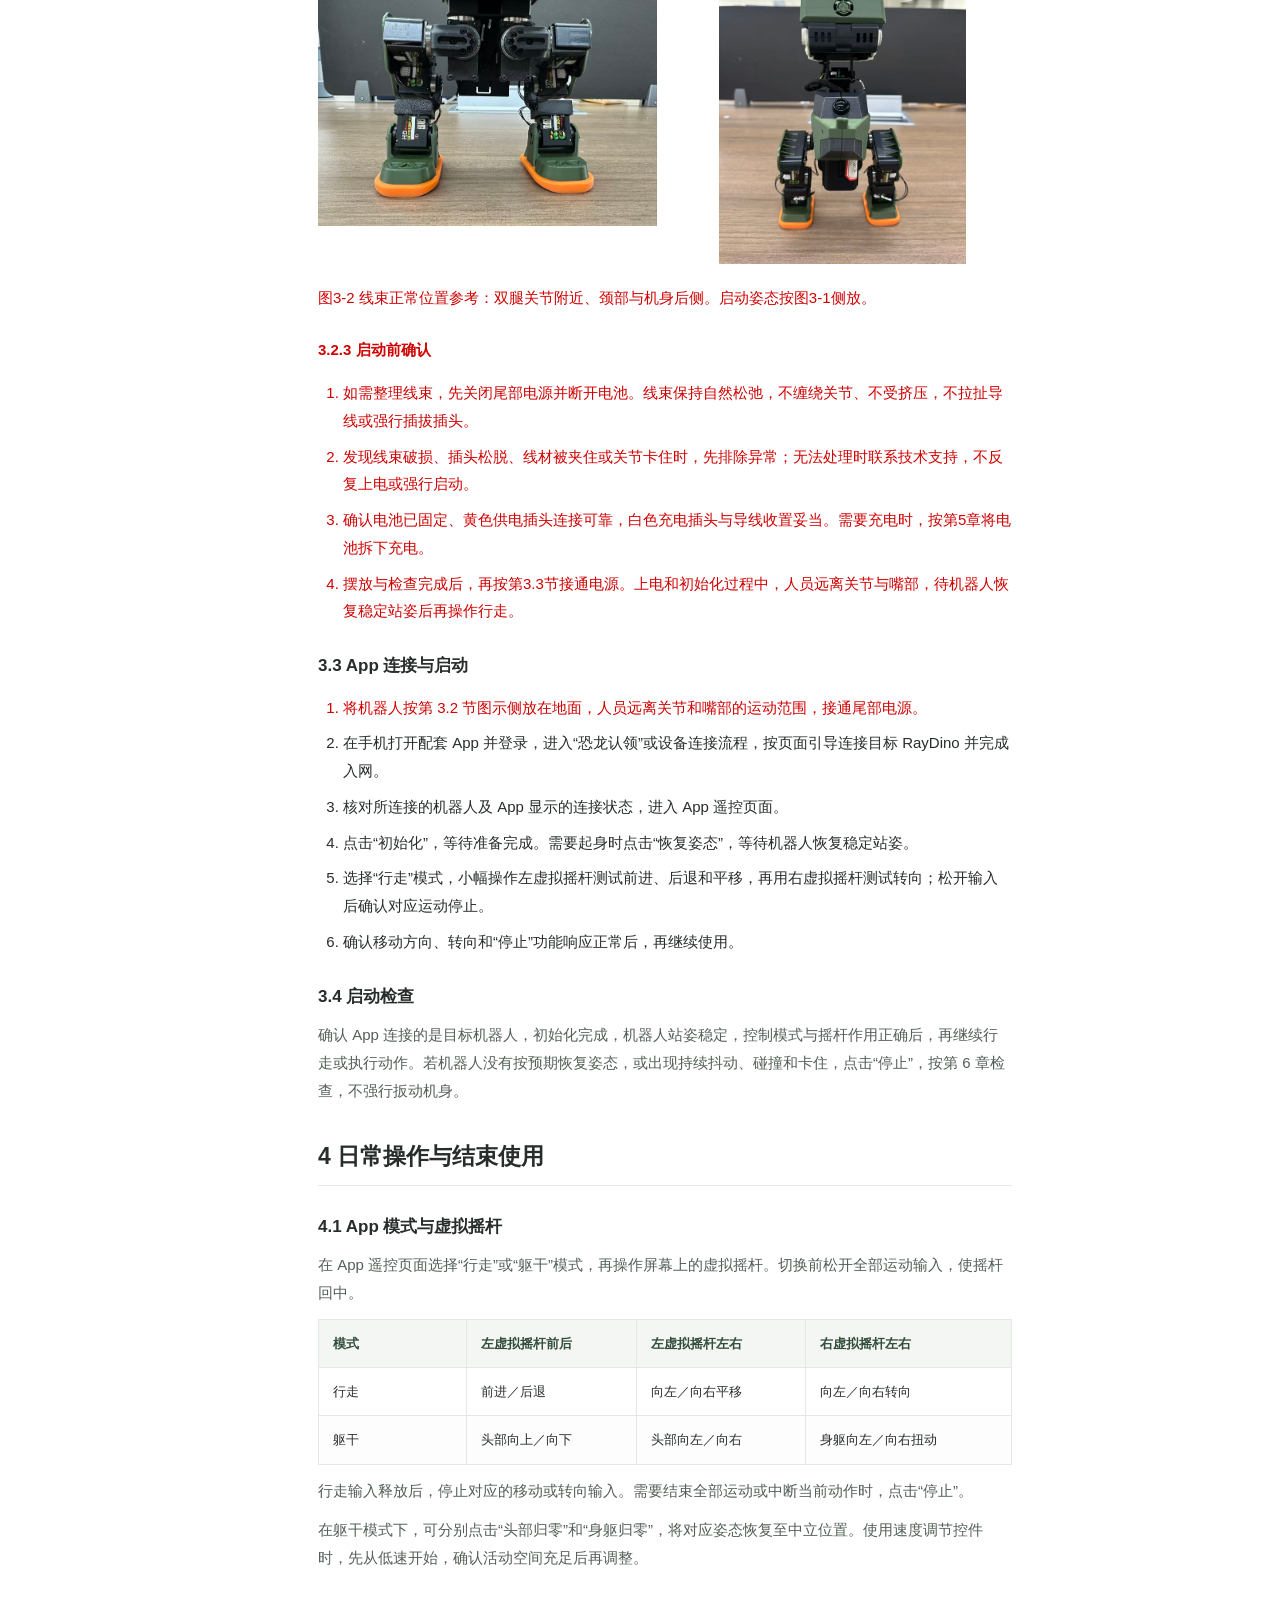
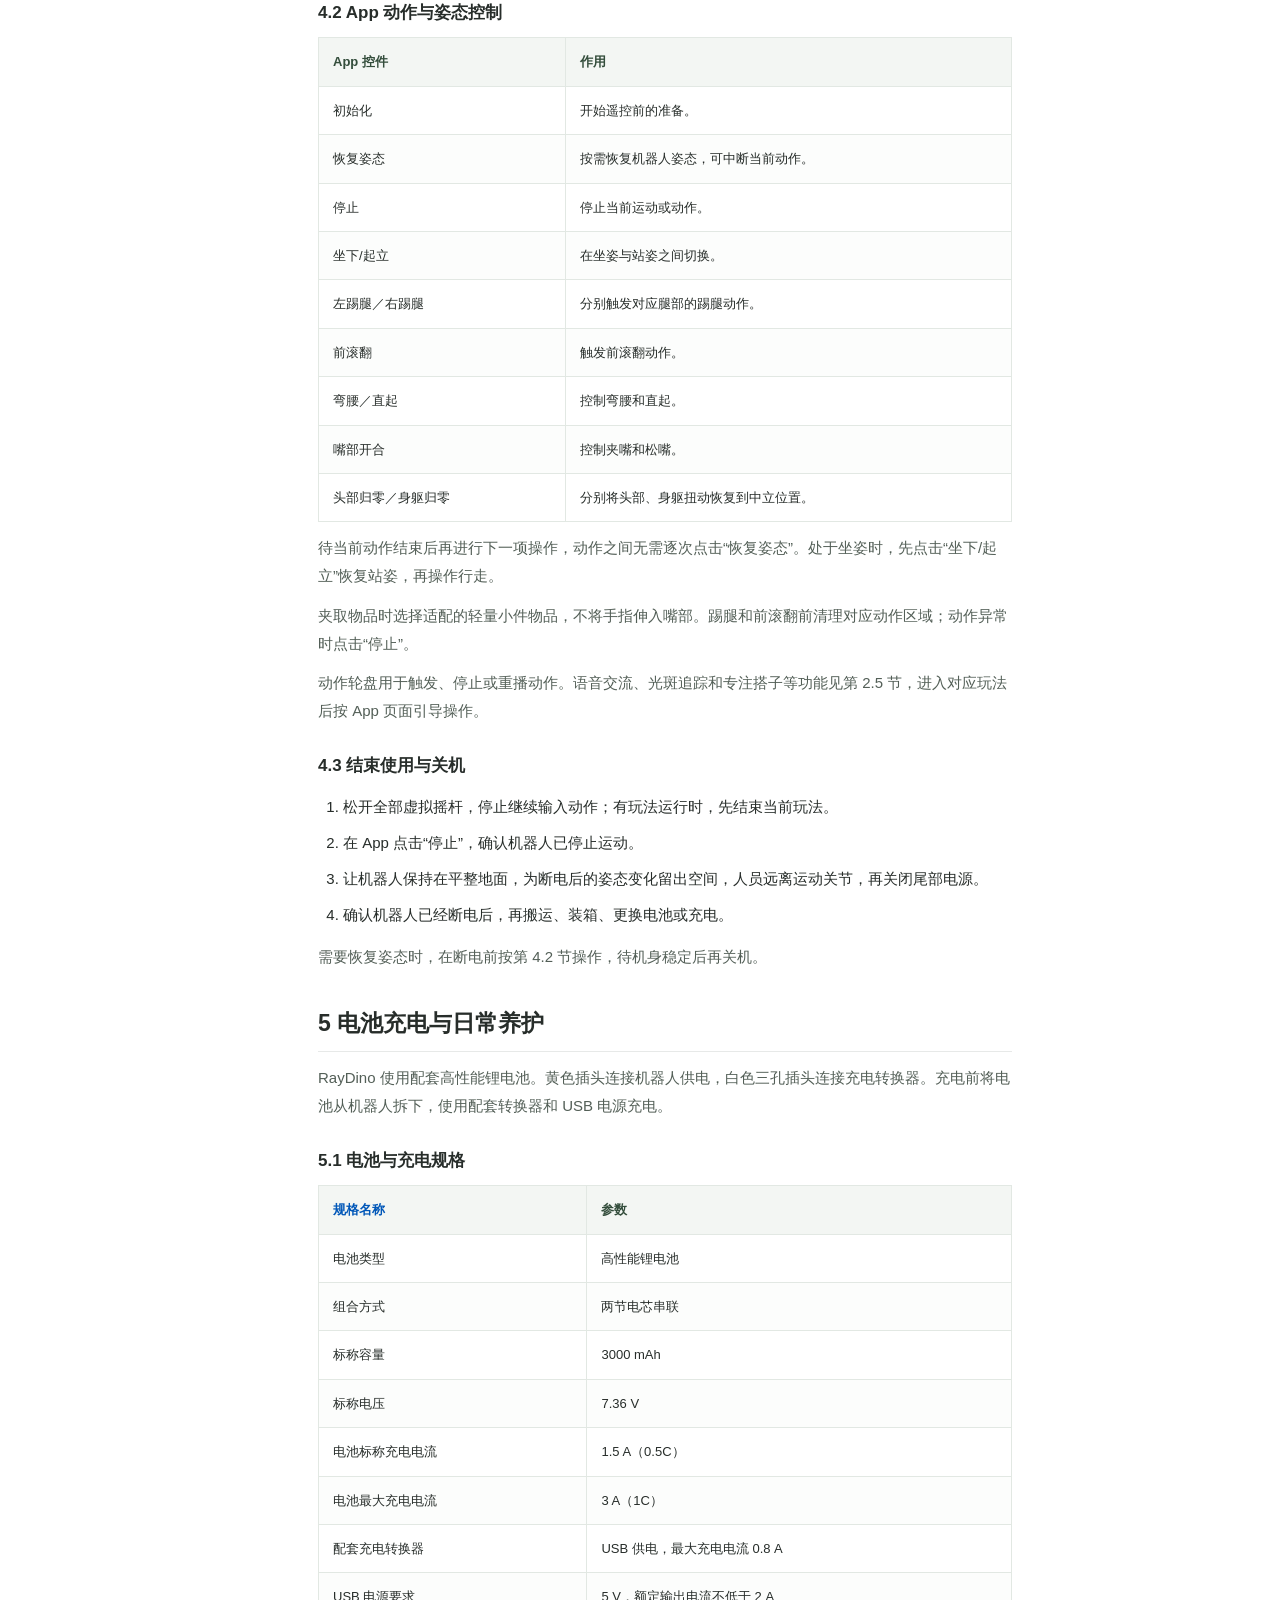
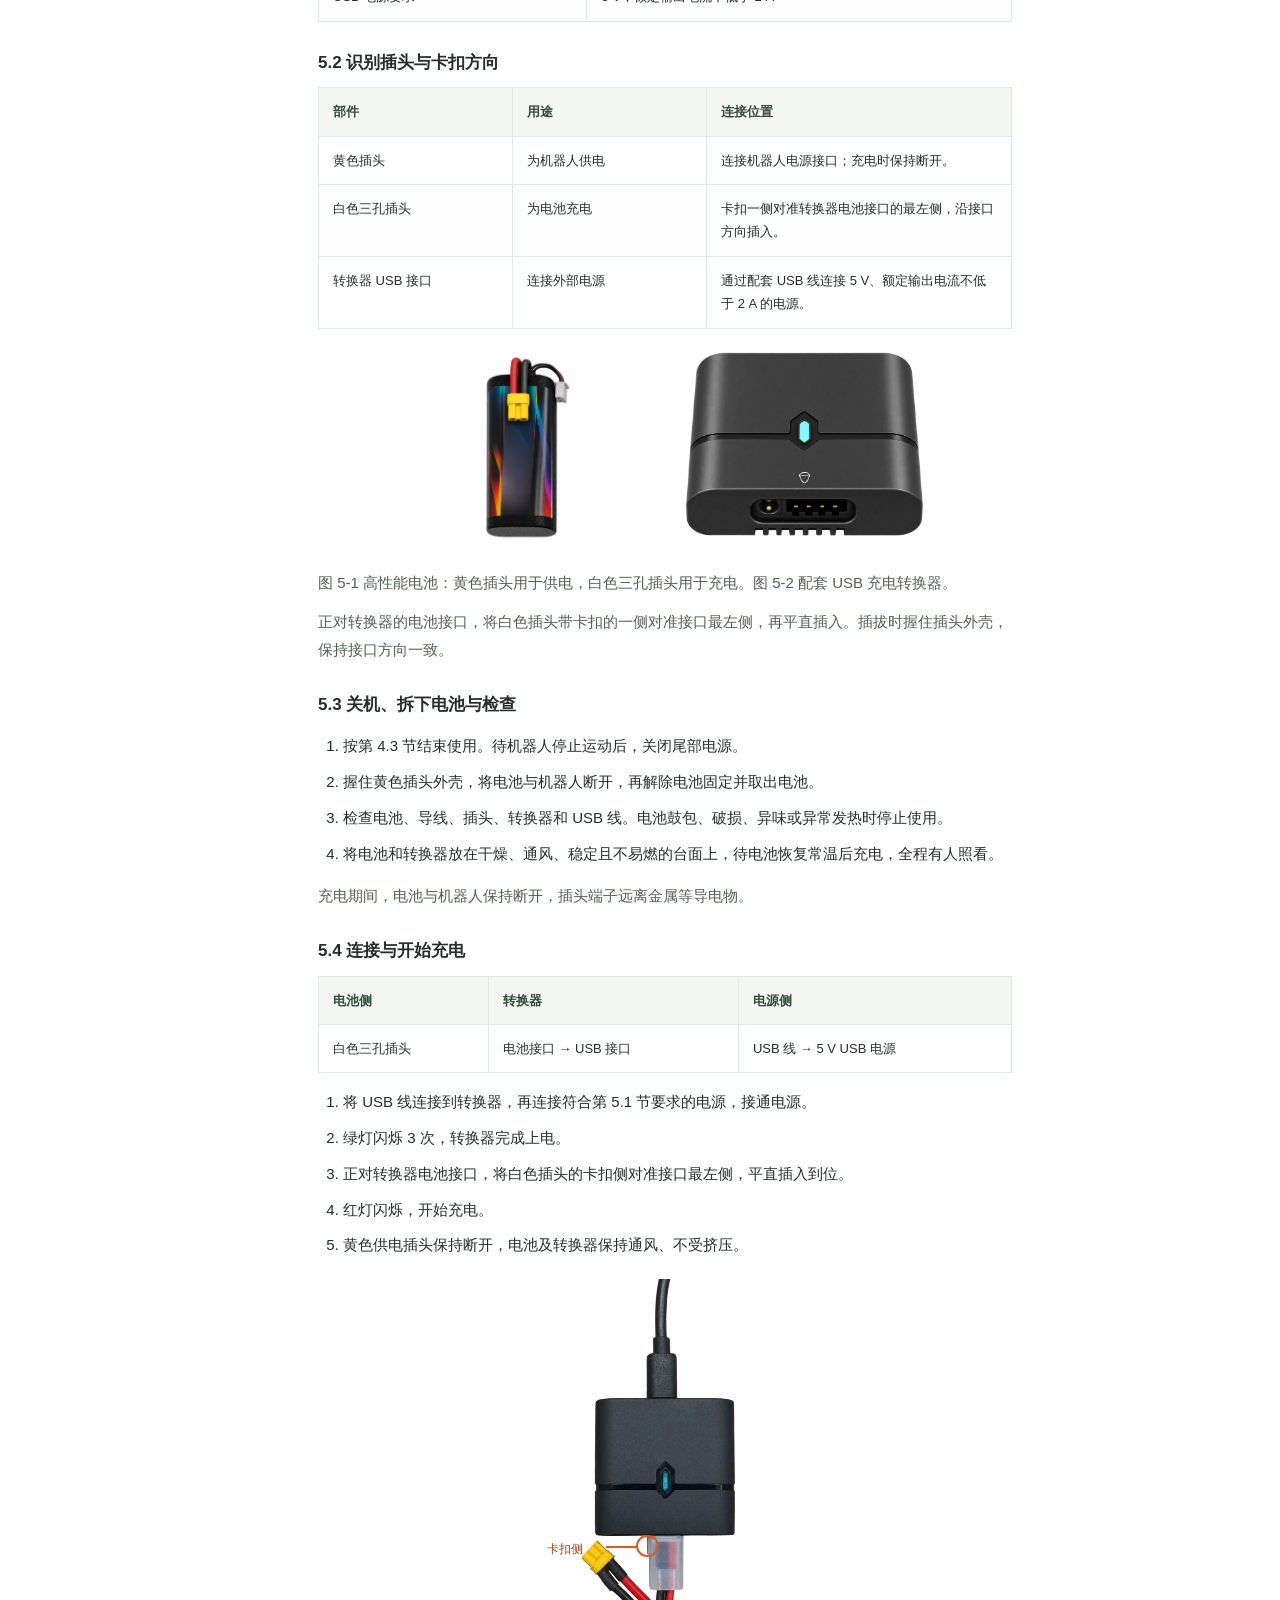
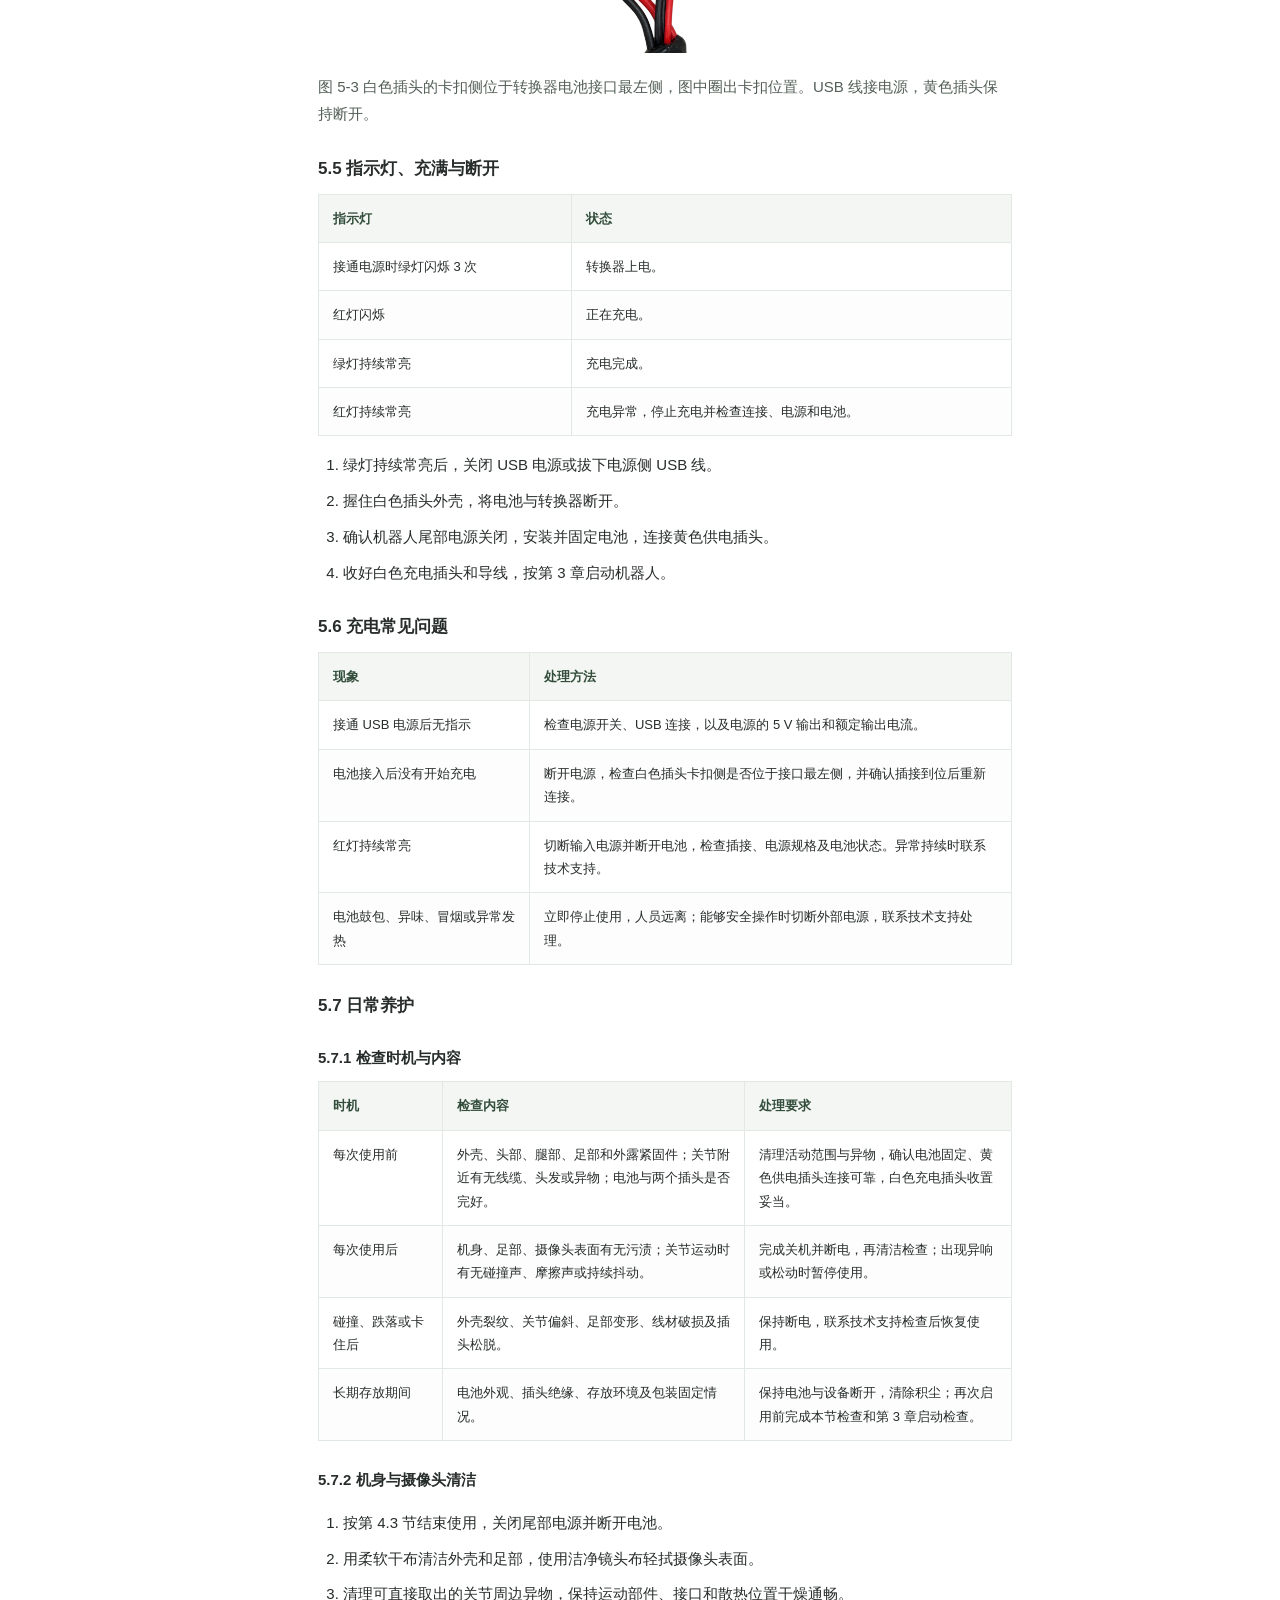
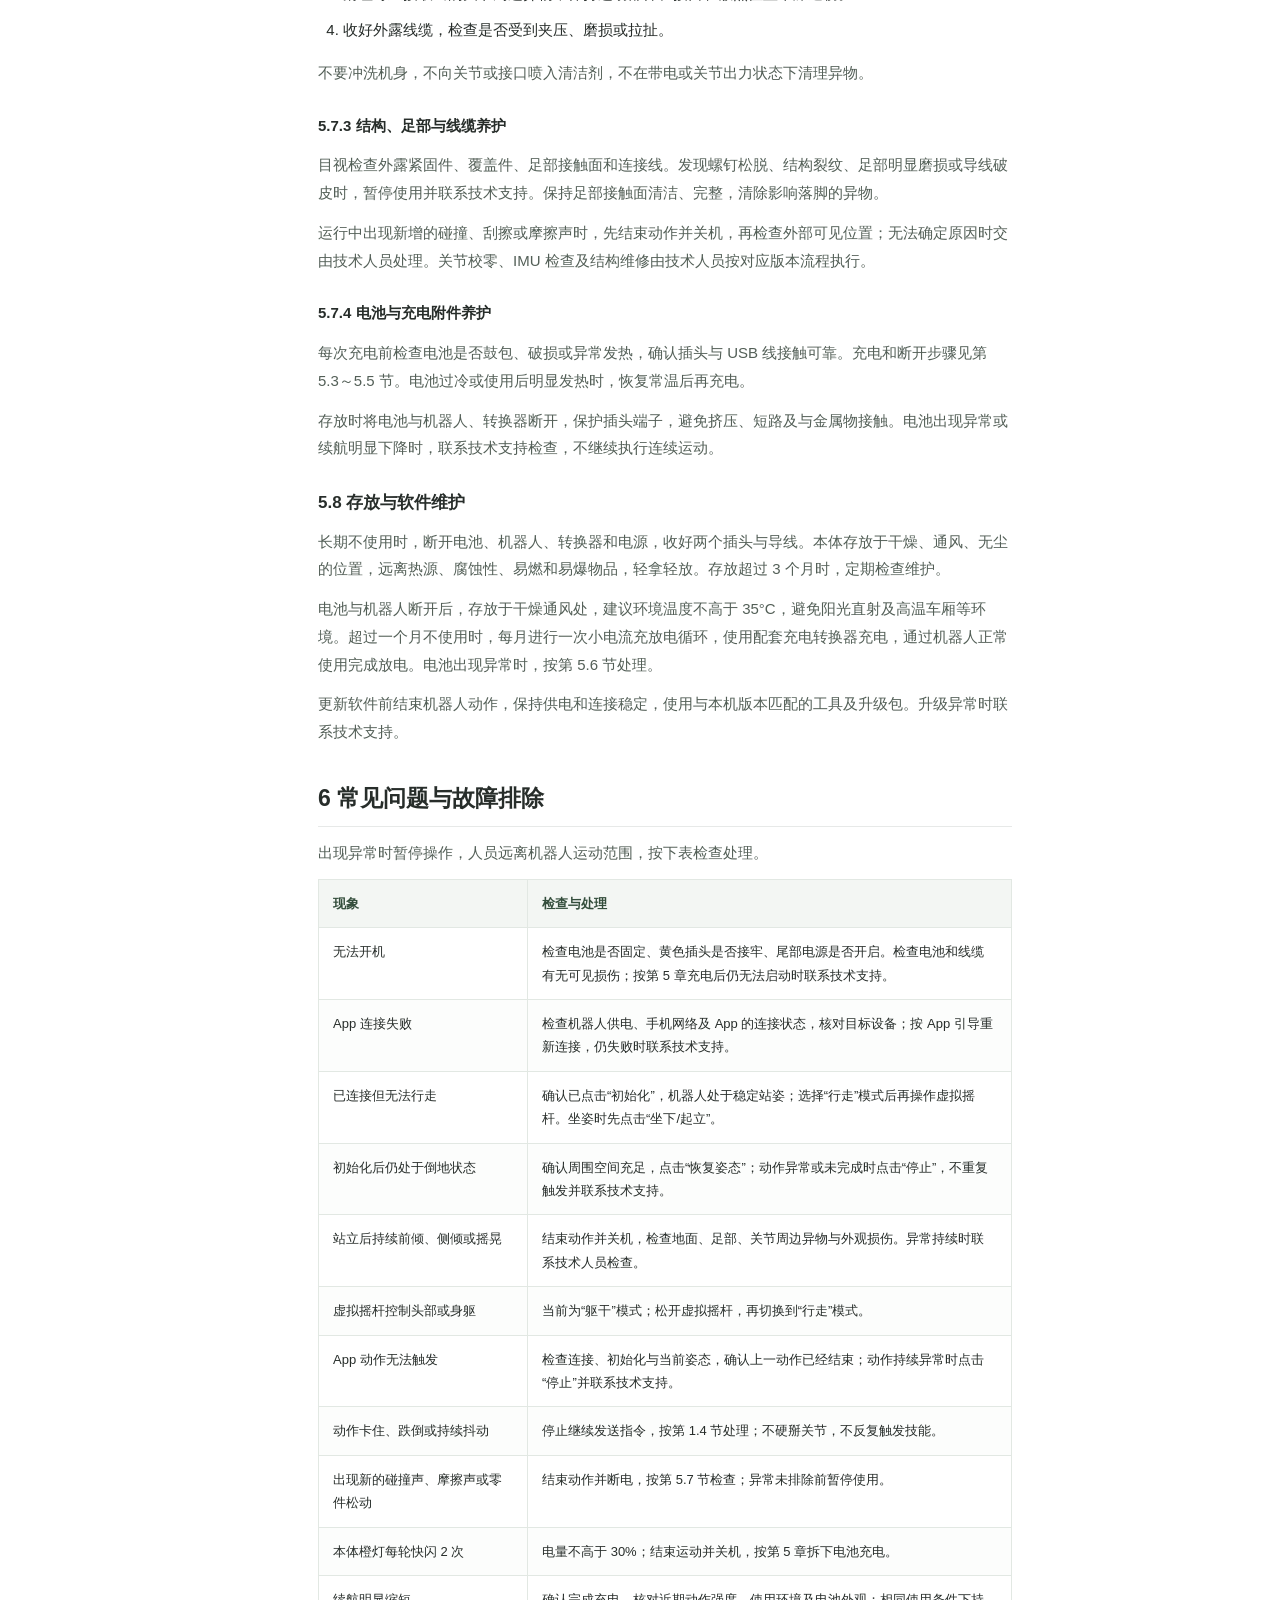
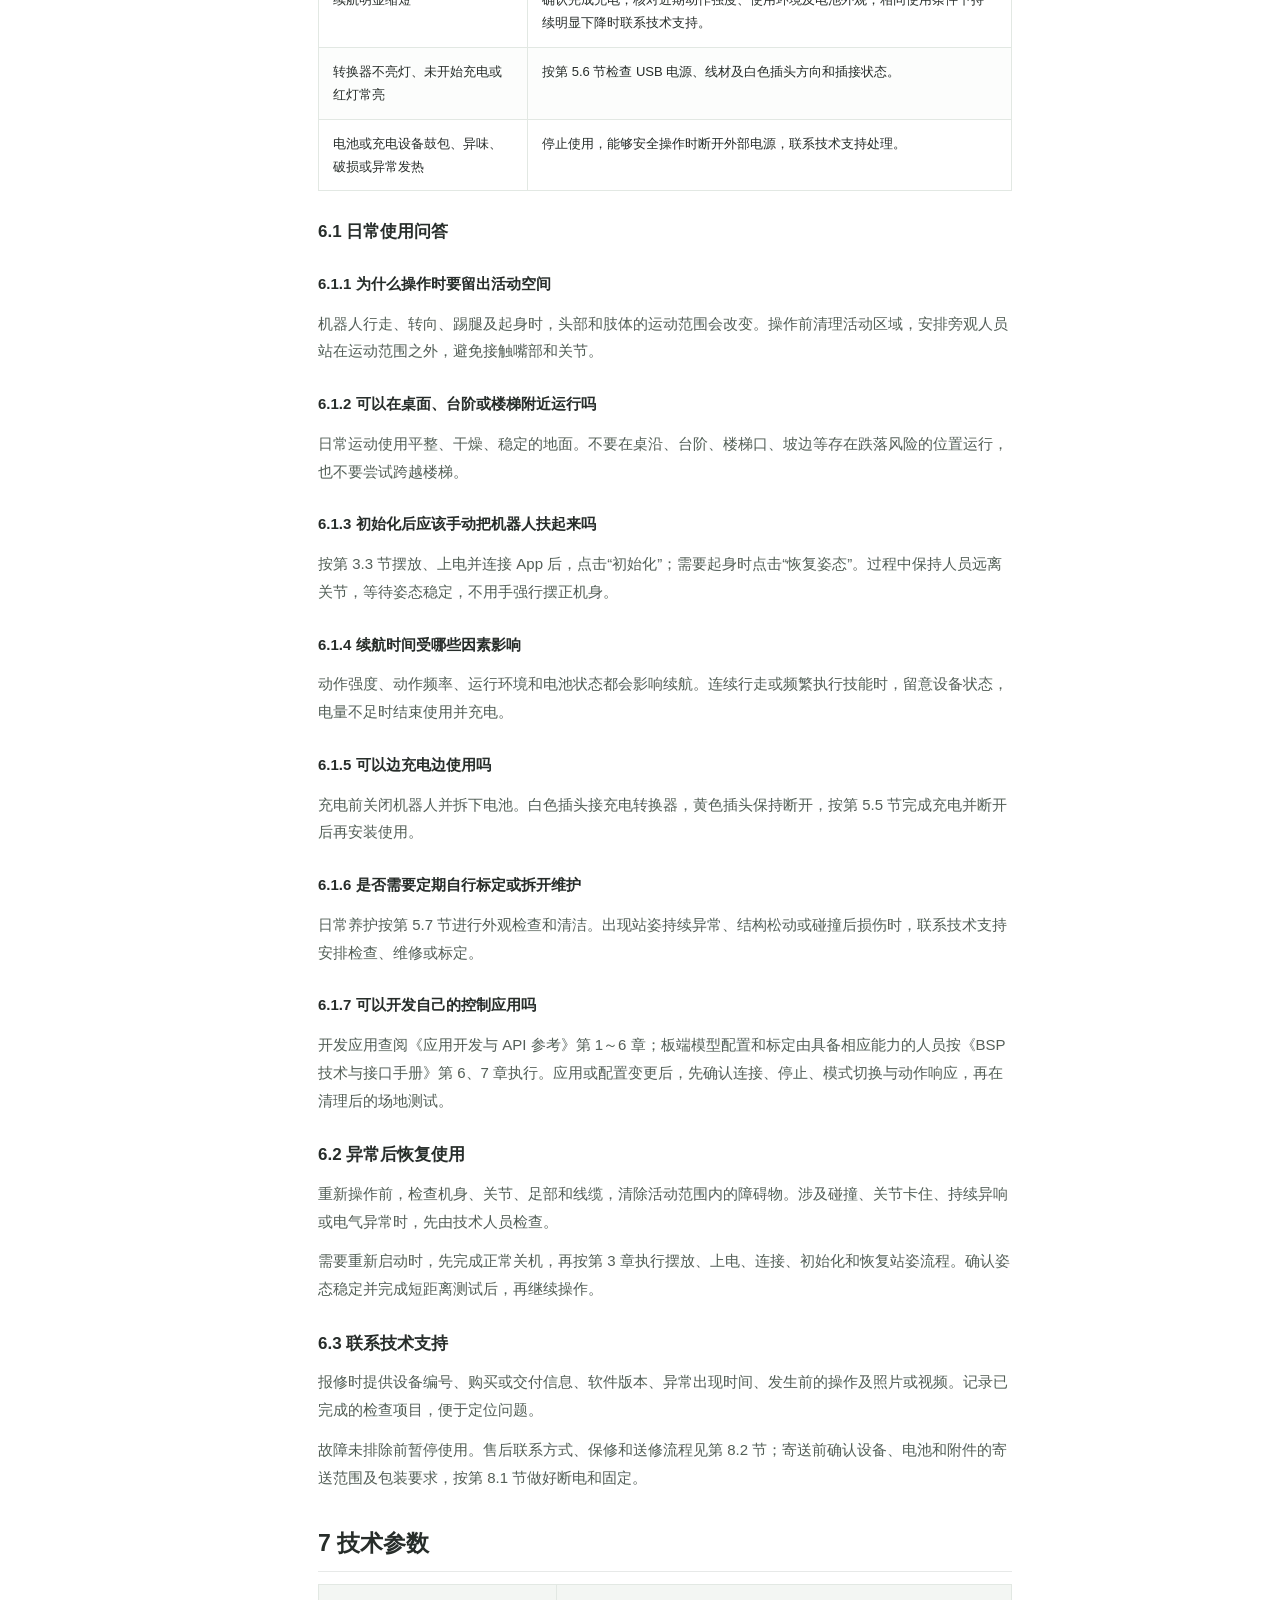
